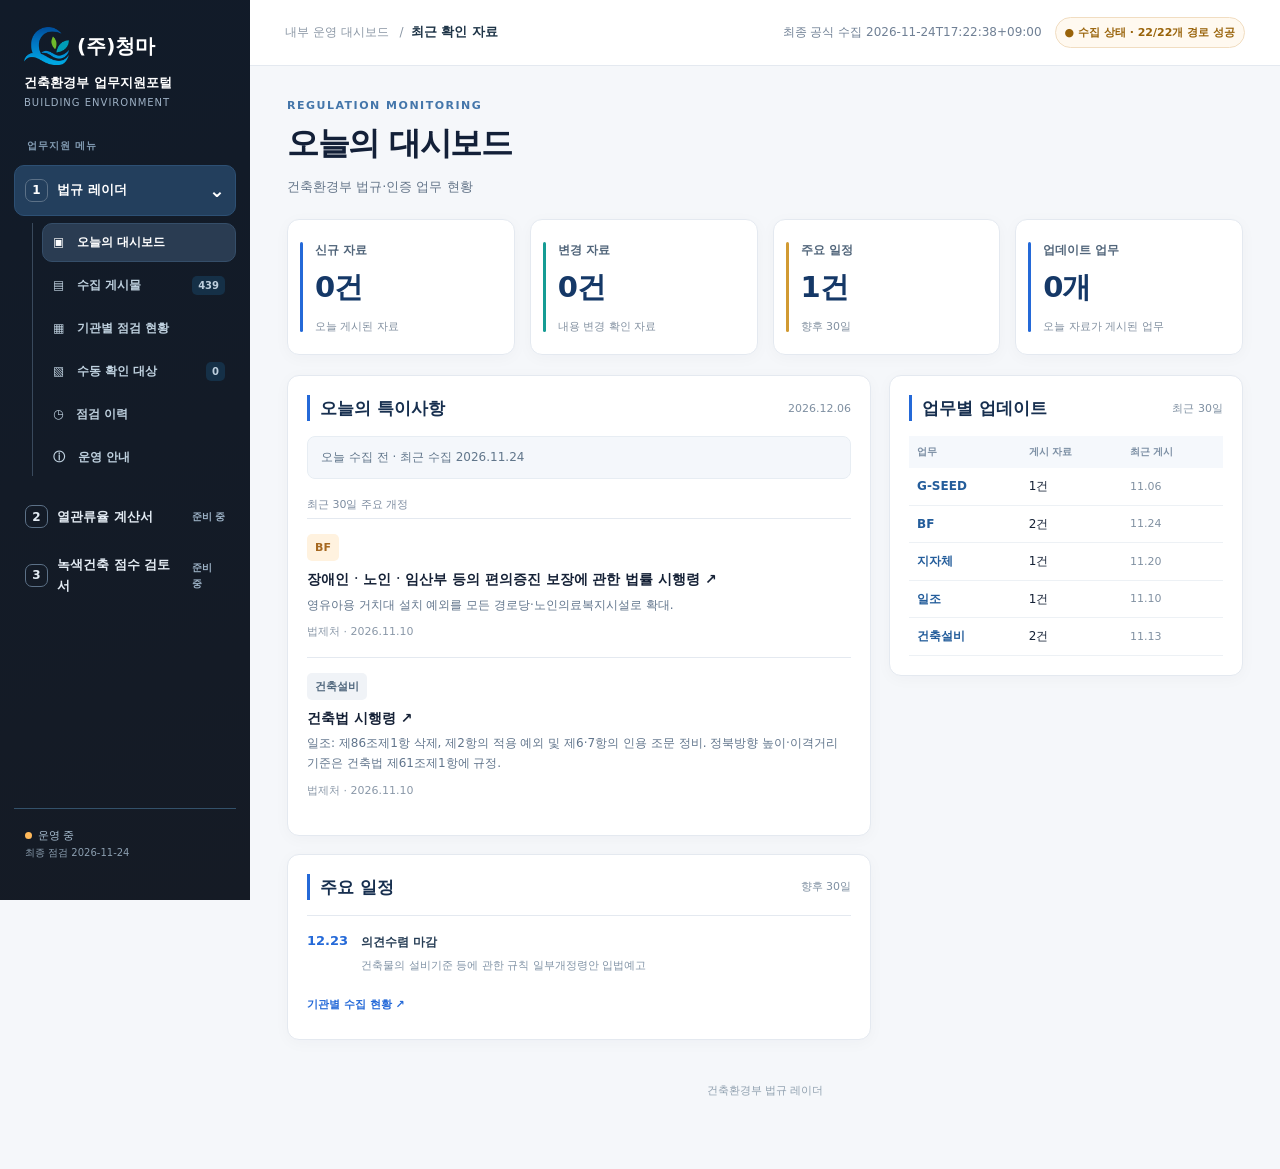
==== index.html @ 8d8b5546 "Publish verified law radar snapshot" ====
<!doctype html>
<html lang="ko">
<head>
<meta charset="UTF-8" />
<meta name="viewport" content="width=device-width, initial-scale=1" />
<meta name="robots" content="noindex, nofollow" />
<meta name="color-scheme" content="light" />
<title>(주)청마 | 건축환경부 업무지원포털</title>
<style>
:root{--navy:#142b42;--navy2:#1c3b55;--blue:#2469d8;--sky:#eaf2ff;--bg:#f6f8fb;--white:#fff;--line:#e3e9f0;--muted:#6c7a89;--text:#192a3d;--green:#187b65;--yellow:#a56713;--shadow:0 7px 24px rgba(28,49,68,.045)}
*{box-sizing:border-box}body{margin:0;font-family:'Pretendard','Apple SD Gothic Neo','Malgun Gothic',system-ui,sans-serif;background:var(--bg);color:var(--text);font-size:14px;line-height:1.55}button,input,select{font:inherit}button{cursor:pointer}a{color:inherit}button:focus-visible,a:focus-visible,input:focus-visible,select:focus-visible{outline:3px solid #9cc2ff;outline-offset:2px}
.shell{min-height:100vh;display:flex}.aside{background:var(--navy);color:#fff;width:238px;flex-shrink:0;padding:28px 16px;position:sticky;top:0;height:100vh;display:flex;flex-direction:column}.brand{display:flex;align-items:center;gap:11px;margin:3px 8px 31px}.mark{width:35px;height:35px;display:grid;place-items:center;border-radius:10px;background:#d0e7ff;color:#113c60;font-size:13px;font-weight:900;letter-spacing:-1px}.brand-title{font-size:15px;line-height:1.2;font-weight:800}.brand-sub{font-size:11px;color:#adc2d5;margin-top:4px}.nav-caption{color:#829bb2;font-size:10px;letter-spacing:1px;padding:0 13px 11px;font-weight:800}.nav{display:flex;flex-direction:column;gap:5px}.nav button{display:flex;align-items:center;gap:10px;text-align:left;background:transparent;border:1px solid transparent;color:#bfd1df;border-radius:10px;padding:11px 13px;font-weight:650}.nav button.active{background:#294963;border-color:#385c77;color:#fff}.nav button:hover:not(.active){background:#203e55}.nav .number{margin-left:auto;font-size:10px;background:#153047;padding:2px 6px;border-radius:5px;color:#bdcedd}.nav svg{opacity:.9}.sidebar-bottom{margin-top:auto;font-size:11px;color:#a9bfd2;border-top:1px solid #33516a;padding:18px 11px}.small-dot{display:inline-block;width:7px;height:7px;background:#ffb95a;border-radius:50%;margin-right:6px}
.main{flex:1;min-width:0}.top{height:70px;background:#fff;border-bottom:1px solid var(--line);display:flex;align-items:center;justify-content:space-between;padding:0 35px;gap:10px}.crumb{color:#8b97a5;font-size:12px}.crumb strong{font-size:13px;color:#1e3447;font-weight:750}.top-right{display:flex;align-items:center;gap:13px}.top-meta{font-size:12px;color:var(--muted)}.top-pulse{font-size:11px;border:1px solid #f3dcb4;background:#fffaf0;color:#99630a;padding:6px 9px;border-radius:100px;font-weight:750}
.content{padding:31px 37px 70px;max-width:1600px;margin:auto}.page-hdr{display:flex;justify-content:space-between;align-items:flex-start;margin-bottom:18px;gap:16px}.overline{font-size:11px;text-transform:uppercase;letter-spacing:1.5px;color:#4476aa;font-weight:850;margin:0 0 5px}.page-hdr h1{font-size:29px;letter-spacing:-1.3px;margin:0 0 8px;font-weight:850;color:#152d43}.page-hdr p{margin:0;color:#647589;font-size:13px}.soft-button{border:1px solid #d8e2ee;background:#fff;color:#375573;border-radius:8px;padding:9px 12px;font-weight:700;white-space:nowrap;text-decoration:none;display:inline-flex;align-items:center;gap:6px;font-size:12px;box-shadow:var(--shadow)}.soft-button:hover{border-color:#a5b9d0;background:#f9fcff}
.info{padding:13px 15px;display:flex;gap:10px;background:#fffdf7;border:1px solid #f2e5c7;border-radius:10px;color:#705a33;font-size:12px;margin:20px 0 25px}.info strong{color:#755426}.info-icon{flex:none;color:#bf8d2c;font-size:17px;font-weight:900;line-height:1.3}.stats{display:grid;grid-template-columns:repeat(4,minmax(0,1fr));gap:15px}.stat{background:#fff;border:1px solid var(--line);border-radius:13px;padding:20px 22px;box-shadow:var(--shadow);min-height:117px}.stat-top{display:flex;align-items:center;justify-content:space-between;color:#748394;font-size:12px;font-weight:700}.stat-icon{width:31px;height:31px;background:#eef5fc;border-radius:9px;display:grid;place-items:center;color:#4778aa;font-size:16px}.stat strong{font-size:29px;line-height:1.1;display:block;letter-spacing:-1px;margin:12px 0 4px;font-weight:800}.stat-foot{font-size:11px;color:#8895a2}.section{margin-top:27px}.section-head{display:flex;justify-content:space-between;align-items:center;margin:0 0 13px}.section-head h2{margin:0;font-size:17px;letter-spacing:-.5px}.section-head small{font-size:11px;color:#8a99a9}.panel{background:#fff;border:1px solid var(--line);border-radius:13px;box-shadow:var(--shadow);overflow:hidden}.filterbox{padding:17px 19px;border-bottom:1px solid var(--line)}.filtergrid{display:grid;grid-template-columns:minmax(230px,2fr) 1fr 1fr;gap:10px}.inputwrap{position:relative}.inputwrap .magnify{position:absolute;top:11px;left:12px;color:#8b9caf}.inputwrap input{padding-left:38px!important}.filtergrid input,.filtergrid select{width:100%;height:42px;border:1px solid #dfe6ed;border-radius:8px;padding:0 12px;background:#fff;color:#32465b;font-size:13px}.pills{display:flex;gap:7px;flex-wrap:wrap;margin-top:14px}.pill{background:#f7f9fc;border:1px solid #e4eaf1;color:#697b8e;border-radius:30px;padding:7px 13px;font-size:12px;font-weight:700}.pill.active{background:#e7f1ff;border-color:#bed4f9;color:#225eaf}.count{font-size:12px;color:#788797;margin-left:auto}.table-wrap{overflow:auto}.data-table{width:100%;border-collapse:collapse;min-width:700px}.data-table thead{background:#fbfcfd}.data-table th{text-align:left;color:#8090a0;font-size:11px;font-weight:800;letter-spacing:.2px;padding:13px 15px;border-bottom:1px solid var(--line);white-space:nowrap}.data-table td{padding:14px 15px;border-bottom:1px solid #edf1f5;font-size:12px;vertical-align:middle}.data-table tbody tr:last-child td{border-bottom:none}.data-table tbody tr:hover{background:#fbfdff}.date{color:#8795a4;font-variant-numeric:tabular-nums;white-space:nowrap}.source{font-size:11px;padding:5px 8px;border-radius:5px;background:#f0f3f7;color:#50677d;display:inline-block;white-space:nowrap;font-weight:750}.source.gseed{color:#237969;background:#e6f5f0}.source.zeb{color:#2360a5;background:#e6f0ff}.source.epi{color:#7757a4;background:#f2ebfc}.source.bf{color:#a66820;background:#fff2df}.source.eims{color:#8b5b86;background:#f9eff8}.source.central{color:#436a84;background:#edf4fa}.titlebtn{border:0;padding:0;background:none;text-align:left;font-weight:700;color:#253e56;max-width:620px}.titlebtn:hover{text-decoration:underline;color:#215fa9}.mini{color:#8da0ad;font-size:10px;display:block;margin-top:5px}.state{color:#5b8194;font-size:11px;white-space:nowrap}.state.state-ok{color:var(--green)}.rowlink{color:#2d6ec2;text-decoration:none;font-weight:750;white-space:nowrap}.rowlink:hover{text-decoration:underline}.pagination{display:flex;align-items:center;justify-content:space-between;padding:14px 18px;border-top:1px solid var(--line);font-size:12px;color:#75899d}.pagination button{background:#fff;border:1px solid #dae4ee;border-radius:7px;padding:6px 12px;margin-left:5px;color:#56718a}.pagination button:disabled{opacity:.35;cursor:not-allowed}.empty{padding:60px 20px;text-align:center;color:#7a8b9d}.hide{display:none!important}
.coverage-list{display:grid;grid-template-columns:repeat(2,minmax(0,1fr));gap:12px}.coverage-card{background:#fff;border:1px solid var(--line);border-radius:10px;padding:16px;box-shadow:var(--shadow)}.coverage-top{display:flex;align-items:start;justify-content:space-between;gap:10px}.coverage-card strong{font-size:13px;color:#243b54}.coverage-card p{font-size:11px;color:#8291a0;margin:6px 0 10px;min-height:35px}.cover-status{font-size:10px;font-weight:850;border-radius:5px;padding:4px 7px;background:#fff5e8;color:#a16a2c;white-space:nowrap}.cover-status.good{background:#e9f6f0;color:#22846a}.cover-status.partial{background:#edf3ff;color:#2e67b3}.coverage-note{font-size:11px;color:#697d90}.coverage-link{color:#2b67b9;font-size:11px;text-decoration:none;font-weight:750}.coverage-link:hover{text-decoration:underline}.manual-list{display:grid;grid-template-columns:repeat(2,minmax(0,1fr));gap:12px}.manual-card{background:#fff;border:1px solid var(--line);border-radius:11px;padding:20px}.manual-card strong{font-size:15px}.manual-card .small{font-size:11px;color:#8090a2}.manual-card ol{margin:12px 0;padding-left:18px;color:#50677e;font-size:12px}.keywords{display:flex;flex-wrap:wrap;gap:5px;margin-top:9px}.keywords span{font-size:11px;padding:5px 8px;background:#f3f6fa;color:#5a6d80;border-radius:5px}.right{display:flex;gap:9px;align-items:center;justify-content:space-between}.subinfo{font-size:12px;color:#7d91a6}.notice-line{background:#edf5ff;border:1px solid #d9e7f9;border-radius:9px;padding:13px 14px;color:#536e8a;font-size:12px;margin:16px 0}.guide-stack{display:grid;grid-template-columns:repeat(2,1fr);gap:14px}.guide-card{padding:20px;border-radius:11px;background:#fff;border:1px solid var(--line)}.guide-card h3{margin:0 0 8px;font-size:15px}.guide-card p{font-size:12px;color:#637b91;margin:0}.guide-card .step{font-weight:850;color:#377cba;font-size:12px;display:block;margin-bottom:7px}
.modal{position:fixed;inset:0;background:rgba(19,36,54,.5);z-index:10;display:flex;justify-content:flex-end}.drawer{width:min(550px,95vw);height:100%;background:#fff;box-shadow:-10px 0 45px rgba(0,0,0,.14);overflow:auto;padding:27px 28px}.drawer-head{display:flex;justify-content:space-between;align-items:center}.close{border:0;background:#f0f4f8;border-radius:8px;font-size:18px;color:#70879e;width:36px;height:36px}.drawer h2{font-size:23px;letter-spacing:-.8px;line-height:1.45;margin:18px 0}.drawer-meta{font-size:12px;color:#8394a5}.detail-section{border-top:1px solid var(--line);padding:19px 0}.detail-section h3{font-size:12px;color:#536b80;margin:0 0 10px}.detail-section p{margin:0;font-size:13px;color:#5c7188;line-height:1.8}.detail-section a{font-size:13px;word-break:break-all;color:#2472c7}.button-blue{border:1px solid #2469d8;border-radius:8px;background:#2469d8;color:white;padding:11px 16px;text-decoration:none;display:inline-block;font-size:12px;font-weight:800}.footer{color:#90a0af;font-size:11px;text-align:center;margin:42px 0 0}
@media(max-width:1180px){.aside{width:198px}.content{padding:25px}.top{padding:0 24px}.stats{grid-template-columns:repeat(2,1fr)}.coverage-list{grid-template-columns:1fr}}
@media(max-width:780px){.shell{display:block}.aside{width:100%;height:auto;position:relative;padding:13px 14px;display:block}.brand{margin:0 3px 9px}.brand-sub,.nav-caption,.sidebar-bottom,.nav .number{display:none}.nav{display:flex;flex-direction:row;gap:5px;overflow-x:auto}.nav button{white-space:nowrap;padding:8px 10px;font-size:12px}.top{height:52px;padding:0 15px}.content{padding:22px 14px 42px}.page-hdr h1{font-size:24px}.page-hdr{align-items:flex-start;flex-wrap:wrap}.stat{padding:16px}.stat strong{font-size:24px}.stats{gap:9px}.filtergrid{grid-template-columns:1fr}.manual-list,.coverage-list,.guide-stack{grid-template-columns:1fr}.top-meta{display:none}.filterbox{padding:14px}.panel{border-radius:10px}.data-table th,.data-table td{padding:12px 10px}.data-table{min-width:610px}.drawer{width:100vw}}
.today-card{display:grid;grid-template-columns:104px minmax(0,1fr);gap:16px;align-items:center;padding:18px 21px;border-bottom:1px solid var(--line)}.today-card:hover{background:#fafcff}.today-card:last-child{border-bottom:0}.today-content a{color:#233e56;text-decoration:none;font-size:14px;font-weight:750;line-height:1.6}.today-content a:hover{text-decoration:underline;color:#2469d8}.today-meta{color:#90a0af;font-size:11px;margin-top:6px}.today-link{color:#2d6ec2;text-decoration:none;font-size:12px;font-weight:750}.latest-summary{font-size:12px;color:#73859a;padding:12px 21px;border-bottom:1px solid var(--line);background:#f9fbfe}.home-actions{display:flex;gap:10px;flex-wrap:wrap;margin-top:15px}@media(max-width:850px){.today-card{grid-template-columns:1fr;gap:5px}.today-link{margin-top:8px}}

/* 청마 업무지원포털 · Vercel 내비게이션 + Apple 가독성 */
:root{--navy:#121a26;--navy2:#1e3247;--blue:#1675ed;--sky:#eaf3ff;--bg:#f5f7fa;--line:#e4e9f0;--text:#152136;--muted:#708095;--shadow:0 3px 16px rgba(25,45,70,.03)}
.aside{width:250px;padding:21px 14px;background:linear-gradient(160deg,#111b29,#151b25);overflow-y:auto}.brand{display:block;margin:5px 10px 28px}.brand-top{display:flex;align-items:center;gap:8px;margin-bottom:9px}.company-mark{width:45px;height:40px;object-fit:contain;flex:none}.company-name{font-size:20px;color:white;font-weight:850}.brand-title{font-size:13px;font-weight:750}.brand-sub{font-size:10px;letter-spacing:1px;color:#9db0c4}
.nav .module-btn{display:flex;align-items:center;gap:9px;min-height:45px;padding:10px;font-weight:750;color:#e4ecf4;font-size:13px}.nav .module-btn.active{background:#233f5d;border-color:#2d5074;color:#fff}.module-number{width:23px;height:23px;border:1px solid #5c7187;border-radius:7px;display:grid;place-items:center;flex:none;font-size:12px}.module-chevron,.module-coming{margin-left:auto}.module-coming{font-size:10px;color:#9cb1c5}.module-chevron{font-size:19px}.module-btn[aria-expanded="false"] .module-chevron{transform:rotate(-90deg)}.radar-subnav{display:flex;flex-direction:column;gap:4px;border-left:1px solid #39495c;padding-left:9px;margin:2px 0 13px 18px}.radar-subnav[hidden]{display:none!important}.nav .radar-subnav button{padding:9px 10px;font-size:12px;min-height:33px}.nav .radar-subnav button.active{background:#2a3c52;border-color:#354e69}.nav .number{margin-left:auto}
.top{height:66px}.top-pulse{background:#fff9f0;border-color:#f1ddc1}.page-hdr h1{font-size:32px;color:#132038}.info{background:#fff9f0;border-color:#f2d6b1}.stat{display:block;width:100%;text-align:left;color:inherit;cursor:pointer;border-radius:13px;padding:19px;transition:border-color .15s,box-shadow .15s}.stat:hover{border-color:#a7ccef;box-shadow:0 6px 16px rgba(18,57,104,.08)}.stat strong{color:#15213b;font-size:30px}.stat-arrow{font-size:18px;color:#1477e7;margin-left:6px}.stat-foot{display:block}
.kpi-drawer{width:min(680px,98vw)}.kpi-note{font-size:12px;line-height:1.7;color:#6b7d8f;margin:0 0 18px}.kpi-filters{display:grid;grid-template-columns:1fr 150px;gap:8px}.kpi-filters input,.kpi-filters select{width:100%;padding:11px;border:1px solid #dce4ed;border-radius:8px;color:#334b63}.kpi-count{color:#697f93;font-size:12px;margin:15px 0 9px}.kpi-item{border:1px solid #e4eaf0;border-radius:10px;padding:14px;margin-bottom:9px}.kpi-item-head{display:flex;justify-content:space-between;gap:10px}.kpi-item strong{font-size:13px}.kpi-item p{font-size:12px;color:#78899c;margin:8px 0}.kpi-item a{font-size:12px;color:#1477e7;font-weight:750;text-decoration:none}.kpi-badge{font-size:10px;background:#f0f4f8;color:#5a6b7c;padding:3px 7px;border-radius:5px;white-space:nowrap;align-self:flex-start}.kpi-badge.checked{background:#e6f5ed;color:#187a58}
@media(max-width:780px){.aside{width:100%;height:auto;overflow:visible}.nav{display:flex;flex-direction:column;overflow:visible}.radar-subnav{margin-left:18px}.brand{margin:0 0 12px}.company-mark{width:39px;height:36px}.top{min-height:52px;height:auto}.kpi-filters{grid-template-columns:1fr}}
.home-filters{display:flex;align-items:end;gap:12px;flex-wrap:wrap;padding:13px 18px;margin-bottom:13px;background:#f7faff;border:1px solid #dfe8f2;border-radius:10px}
.home-filters .home-field{display:flex;flex-direction:column;gap:5px;min-width:166px}
.home-filters label{font-size:11px;font-weight:750;color:#647c94}
.home-filters select{height:39px;min-width:166px;padding:0 31px 0 12px;background:#fff;color:#233d54;border:1px solid #d2dfea;border-radius:8px;font-size:13px;cursor:pointer}
.home-filter-hint{font-size:11px;color:#7990a4;margin-left:auto;padding-bottom:8px}
@media(max-width:780px){.home-filters .home-field{flex:1;min-width:130px}.home-filters select{width:100%;min-width:0}.home-filter-hint{width:100%;padding-bottom:0}.today-card{grid-template-columns:88px minmax(0,1fr);padding:13px}}


/* 부서 종합 대시보드 */
.dashboard{margin-top:22px}.dashboard-stats{display:grid;grid-template-columns:repeat(4,minmax(0,1fr));gap:15px;margin-bottom:20px}
.dash-metric{position:relative;background:#fff;border:1px solid var(--line);border-radius:12px;padding:19px 22px 17px 27px;box-shadow:var(--shadow)}
.dash-metric:before{content:"";position:absolute;left:12px;top:22px;bottom:22px;width:3px;border-radius:3px;background:var(--accent,#2469d8)}
.dash-metric span{font-size:12px;font-weight:750;color:#52667b}.dash-metric strong{display:block;font-size:29px;letter-spacing:-1px;color:#153867;margin:5px 0}.dash-metric small{font-size:11px;color:#8290a0}
.dashboard-grid{display:grid;grid-template-columns:minmax(0,1.65fr) minmax(310px,1fr);gap:18px;align-items:start}
.dash-panel{background:#fff;border:1px solid var(--line);border-radius:12px;overflow:hidden;box-shadow:var(--shadow);padding:19px}
.dash-heading{display:flex;align-items:center;justify-content:space-between;gap:8px;margin-bottom:15px}
.dash-heading h2{font-size:17px;margin:0;border-left:3px solid #2469d8;padding-left:10px;color:#172f4f}.dash-heading>span{color:#7e8fa1;font-size:11px}
.dash-note{background:#f4f7fb;border:1px solid #e7edf3;border-radius:8px;padding:11px 13px;color:#61768b;font-size:12px;margin-bottom:14px}
.dash-highlight{display:block;width:100%;border:0;border-top:1px solid var(--line);background:white;text-align:left;padding:15px 0;color:inherit}
.dash-highlight:hover{background:#f8fbff}.dash-highlight strong{display:block;font-size:14px;line-height:1.6;margin:7px 0 4px}
.dash-highlight p{font-size:12px;color:#61758c;margin:0 0 5px;line-height:1.7}.dash-highlight small{color:#8a98a8;font-size:11px}
.dash-table{width:100%;border-collapse:collapse;font-size:12px}.dash-table th{font-size:10px;color:#7c8fa4;text-align:left;background:#f5f8fc;padding:8px}.dash-table td{padding:9px 8px;border-bottom:1px solid #edf1f5}.dash-table button{background:none;border:0;padding:0;color:#245d9b;font-weight:700}
.dash-table td:last-child{color:#8191a2;font-size:11px;white-space:nowrap}.dash-text{color:#2469d8;background:none;border:0;font-size:11px;font-weight:750;padding:7px 0}
.dash-subheading{font-size:11px;color:#7d8ca0;margin:17px 0 5px}.dash-schedule{display:flex;gap:13px;border-top:1px solid var(--line);padding:15px 0}.dash-schedule time{color:#2469d8;font-size:13px;font-weight:800;white-space:nowrap}.dash-schedule button{border:0;background:none;color:#253c54;text-align:left;font-weight:700;font-size:12px;padding:0}.dash-schedule small{display:block;color:#8193a6;font-size:11px;margin-top:4px}
.dash-recent .home-filters{padding:10px;background:#f8fafc;gap:8px}.dash-recent .home-field{min-width:100px;flex:1}.dash-recent select{min-width:0;width:100%;font-size:11px;height:34px}
.dash-recent .today-card{padding:12px 0;grid-template-columns:78px minmax(0,1fr);gap:10px}.dash-recent .today-content a{font-size:12px}.dash-recent .today-meta{font-size:10px}.dash-recent .latest-summary{font-size:10px;padding:8px 0;background:none}
@media(max-width:1100px){.dashboard-grid{grid-template-columns:minmax(0,1.4fr) minmax(260px,1fr)}}
@media(max-width:850px){.dashboard-grid{grid-template-columns:1fr}.dashboard-stats{grid-template-columns:repeat(2,1fr)}.dash-metric{padding:14px 22px}.dash-metric strong{font-size:23px}}

</style>
</head>
<body>
<div class="shell">
  <aside class="aside">
    <div class="brand"><div class="brand-top"><img class="company-mark" src="[data-uri]" alt="청마 회사 CI" /><strong class="company-name">(주)청마</strong></div><div class="brand-title">건축환경부 업무지원포털</div><div class="brand-sub">BUILDING ENVIRONMENT</div></div>
    <div class="nav-caption">업무지원 메뉴</div>
<nav class="nav" aria-label="업무지원포털 메뉴">
<button type="button" class="module-btn active" id="radar-toggle" aria-controls="radar-subnav" aria-expanded="true"> <span class="module-number">1</span> 법규 레이더 <span class="module-chevron" aria-hidden="true">⌄</span></button>
<div id="radar-subnav" class="radar-subnav">
<button data-tab="today" class="active">▣ &nbsp; 오늘의 대시보드</button>
<button data-tab="feed">▤ &nbsp; 수집 게시물 <span id="nav-count" class="number">0</span></button>
<button data-tab="coverage">▦ &nbsp; 기관별 점검 현황</button>
<button data-tab="manual">▧ &nbsp; 수동 확인 대상 <span id="manual-count" class="number">0</span></button>
<button data-tab="history">◷ &nbsp; 점검 이력</button>
<button data-tab="guide">ⓘ &nbsp; 운영 안내</button>
</div>
<button data-tab="thermal" class="module-btn"><span class="module-number">2</span> 열관류율 계산서 <span class="module-coming">준비 중</span></button>
<button data-tab="gscore" class="module-btn"><span class="module-number">3</span> 녹색건축 점수 검토서 <span class="module-coming">준비 중</span></button>
</nav><div class="sidebar-bottom"><span class="small-dot"></span>운영 중 / 수집 범위 제한<br><span style="font-size:10px;opacity:.8">자동 수집 기준선 연결</span></div>
  </aside>
  <div class="main">
    <header class="top"><div class="crumb">내부 운영 대시보드 <span style="margin:0 7px">/</span><strong id="crumb-label">최근 확인 자료</strong></div><div class="top-right"><div class="top-meta">최신 자동 수집 데이터 연결</div><button class="top-pulse" type="button" id="status-open" aria-haspopup="dialog">● 수집 상태 보기</button></div></header>
    <main class="content">
      <div class="page-hdr"><div><div class="overline">REGULATION MONITORING</div><h1 id="page-title">오늘의 대시보드</h1><p id="page-subtitle">건축환경부 법규·인증 업무 현황</p></div></div>
      
      
      <div class="stats" id="stats"></div>
      <section class="section dashboard" id="view-today">
<div id="dashboard-stats" class="dashboard-stats"></div>
<div class="dashboard-grid">
<div class="dash-panel"><div class="dash-heading"><h2>오늘의 특이사항</h2><span id="dashboard-day"></span></div><div id="today-highlights"></div></div>
<div class="dash-panel"><div class="dash-heading"><h2>업무별 업데이트</h2><span>최근 30일</span></div><div id="work-updates"></div></div>
<div class="dash-panel"><div class="dash-heading"><h2>주요 일정</h2><span>향후 30일</span></div><div id="upcoming-dates"></div><button class="dash-text" id="source-status-button">기관별 수집 현황 ↗</button></div>
</div></section>
      <section class="section hide" id="view-feed">
        <div class="section-head"><h2>수집 게시물 목록</h2><small id="feed-count-caption">실제 공식 사이트 확인 자료</small></div>
        <div class="panel">
          <div class="filterbox">
            <div class="filtergrid"><div class="inputwrap"><span class="magnify">⌕</span><input type="search" id="search" autocomplete="off" placeholder="제목, 기관, 내용 검색 (예: ZEB, 녹색건축)" aria-label="게시물 검색" /></div>
              <select id="date-filter" aria-label="검색 기간"><option value="all">전체 게시기간</option><option value="7">최근 7일 (현재 기준)</option><option value="30">최근 30일 (현재 기준)</option><option value="365">최근 1년 (현재 기준)</option></select>
              <select id="detail-filter" aria-label="자료 유형"><option value="all">모든 자료 유형</option><option value="기준·고시">기준·고시</option><option value="예고·공고">예고·공고</option><option value="해설·매뉴얼">안내서·매뉴얼</option><option value="기타 실무">기타 실무자료</option></select>
            </div>
            <div class="pills" id="group-filters"></div>
          </div>
          <div class="table-wrap"><table class="data-table"><thead><tr><th style="width:104px">게시일</th><th style="width:95px">기관</th><th>자료 제목</th><th style="width:95px">공식 자료</th></tr></thead><tbody id="post-rows"></tbody></table></div>
          <div class="pagination"><div id="pagination-label">0건</div><div><button id="prev-page">이전</button><button id="next-page">다음</button></div></div>
        </div>
      </section>
      <section id="view-coverage" class="section hide"><div class="section-head"><h2>기관별 수집 현황</h2></div><div class="coverage-list" id="coverage-cards"></div></section>
      <section id="view-manual" class="section hide"><div class="section-head"><h2>검색 결과 확인이 필요한 지자체</h2></div><div class="manual-list" id="manual-cards"></div></section>
      <section id="view-guide" class="section hide"><div class="section-head"><h2>운영 방식 및 검증 기준</h2></div><div class="guide-stack">
        <article class="guide-card"><span class="step">01 · 공식 사이트 수집</span><h3>게시물 제목과 날짜</h3><p>공지·고시·자료실 등 실제로 확인한 페이지에서 제목·게시일·식별자를 확보합니다.</p></article>
        
        <article class="guide-card"><span class="step">03 · 원문 및 첨부</span><h3>직접 원문으로 이동</h3><p>원문 주소가 확인된 자료만 직접 링크로 제공합니다. 그렇지 않으면 해당 기관의 공식 게시판으로 안내합니다.</p></article>
        <article class="guide-card"><span class="step">04 · 변경 감지 및 후보 검증</span><h3>날짜별 신규·수정 구분</h3><p>저장된 게시물 기준선과 다음 실행 자료를 비교합니다. 게시물 변경 후보는 법규 개정 확정이 아닙니다.</p></article>
        <article class="guide-card"><span class="step">05 · 게시물 상세</span><h3>출처·공식 링크·요약</h3><p>자료 제목을 누르면 출처 기관, 공식 게시물 또는 게시판 링크와 내용을 확인할 수 있습니다. 본문 발췌가 없는 자료는 게시 정보의 개요로 구분합니다.</p></article>
        <article class="guide-card"><span class="step">06 · 업무 관련성</span><h3>관련 업무 분류</h3><p>자료 제목과 공식 문서 내용을 기준으로 업무별 자료를 분류합니다.</p></article>
      </div></section>
      <section class="section hide" id="view-history"><div class="section-head"><h2>점검 이력</h2></div><div id="history-list" class="coverage-list"></div></section>
<section class="section hide" id="view-thermal"><div class="section-head"><h2>2. 열관류율 계산서</h2></div><div class="notice-line">계산·저장·출력 기능은 준비 중이며 실제 계산은 수행되지 않습니다.</div></section>
<section class="section hide" id="view-gscore"><div class="section-head"><h2>3. 녹색건축 점수 검토서</h2></div><div class="notice-line">G-SEED 점수 검토·저장·출력 기능은 준비 중입니다.</div></section>
<footer class="footer">건축환경부 법규 레이더</footer>
    </main>
  </div>
</div>
<div id="modal" class="modal hide" role="dialog" aria-modal="true" aria-label="수집 자료 상세"><div class="drawer"><div class="drawer-head"><span style="font-size:12px;color:#6c8299;font-weight:750">공식 수집 자료</span><button class="close" id="modal-close" aria-label="닫기">✕</button></div><div id="modal-content"></div></div></div>
<div id="kpi-modal" class="modal hide" role="dialog" aria-modal="true" aria-labelledby="kpi-title">
<div class="drawer kpi-drawer"><div class="drawer-head"><span class="drawer-meta">기관별 수집 상태</span><button class="close" type="button" id="kpi-close" aria-label="상세 목록 닫기">✕</button></div>
<h2 id="kpi-title">통계 상세 목록</h2><p class="kpi-note" id="kpi-note"></p>
<div class="kpi-filters"><input type="search" id="kpi-search" placeholder="기관명 검색" aria-label="기관명 검색"><select id="kpi-filter" aria-label="수집 상태"><option value="all">전체 상태</option><option value="checked">성공</option><option value="pending">확인 필요</option></select></div>
<div id="kpi-count" class="kpi-count"></div><div id="kpi-list"></div></div></div>
<script id="radar-data" type="application/json">{"generated_at":"2026-11-24T17:22:38+09:00","last_source_check":"2026-11-24","snapshot":true,"important_disclaimer":"공개 사이트 운영 중 · 검증된 일부 수집 경로만 확인 · 표시 대상 전체 점검 미완료","summary":{"target_sites":36,"verified_full_listing_channels":14,"city_publication_cities":7,"city_publication_records":18,"city_query_last_success":17,"city_query_total":17,"manual_cities":0},"source_success":22,"source_active":22,"records":[{"key":"bf_notice:9285032428533a731bd4f585","group":"BF","source":"한국장애인개발원 BF · 공지사항","channel":"공지사항 전체 목록","post_id":"9285032428533a731bd4f585","title":"장애물 없는 생활환경(BF) 인증 해설서(공원) 마련을 위한 간담회 개최 안내","date":"2026-11-24","url":"https://www.koddi.or.kr/bf/board/noticeBoardList.do","document_category":"해설·매뉴얼","origin_category":"인증·운영기관","link_type":"board","attachments":[],"description":"「장애물 없는 생활환경(BF) 인증 해설서(공원) 마련을 위한 간담회 개최 안내」에 관한 자료입니다.","detail_verified":false,"coverage":"전체 게시물 목록 확인 · 첨부 본문 미검증","id_verified":true,"verified_update":false,"work_categories":["BF"],"summary_basis":"metadata"},{"key":"CITY_S14:54b06495293eafd6c4a52439","group":"지자체","source":"대구광역시 · 공식 통합검색","channel":"대구광역시 · 공식 검색 게시물","post_id":"54b06495293eafd6c4a52439","title":"대구광역시 녹색건축물 설계기준 개정에 따른 행정예고","date":"2026-11-20","url":"https://www.daegu.go.kr/index.do?menu_id=00940170&menu_link=/front/daeguSidoGosi/daeguSidoGosiView.do&sno=47297&gosi_gbn=A","document_category":"예고·공고","origin_category":"지자체","link_type":"direct","attachments":[],"description":"「대구광역시 녹색건축물 설계기준 개정에 따른」에 대한 행정예고입니다.","detail_verified":false,"coverage":"최근 일부 목록 또는 RSS 확인","id_verified":true,"verified_update":false,"work_categories":["지자체"],"summary_basis":"metadata"},{"key":"molit_notice_recent:e7b243856bcdba074f8f9a45","group":"건축설비","source":"국토교통부 · 입법·행정예고 최근 목록","channel":"입법·행정예고 일부 목록","post_id":"e7b243856bcdba074f8f9a45","title":"건축물의 설비기준 등에 관한 규칙 일부개정령안 입법예고","date":"2026-11-13","url":"https://www.molit.go.kr/USR/law/m_46/lst.jsp?lcmspage=1&psize=10","document_category":"예고·공고","origin_category":"중앙부처","link_type":"board","attachments":[],"description":"「건축물의 설비기준 등에 관한 규칙 일부개정령안」에 대한 입법예고입니다. 담당 부서: 녹색건축과. 의견 제출 기간: 2026-11-13 ~ 2026-12-23.","detail_verified":false,"coverage":"최근 일부 목록 또는 RSS 확인","id_verified":true,"verified_update":false,"work_categories":["건축설비"],"summary_basis":"metadata"},{"key":"DEPT_LAW_law:LAW_NATIONAL_2026:291667","group":"BF","source":"법제처 · 부서 업무별 법령·행정규칙 검색","channel":"현행 기준 참고자료","post_id":"LAW_NATIONAL_2026:291667","title":"장애인ㆍ노인ㆍ임산부 등의 편의증진 보장에 관한 법률 시행령","date":"2026-11-10","url":"https://www.law.go.kr/LSW/lsInfoP.do?lsiSeq=291667","document_category":"기타 실무","origin_category":"중앙부처","link_type":"direct","attachments":[],"description":"영유아용 거치대 설치 예외를 모든 경로당·노인의료복지시설로 확대. 장애인전용주차구역 주차표지 발급 대상을 주·야간보호기관 차량 및 장애아동 가정위탁 보호자 차량 등으로 확대. 가정위탁 보호 종료 후 주차표지 부정 사용 시 회수 사유 신설.","detail_verified":false,"coverage":"현행 기준 참고자료 · 시행 2026-11-10 · 원문·부칙·적용범위 별도 검토","id_verified":true,"verified_update":false,"work_categories":["BF"],"reference_kind":"current","effective_at":"2026-11-10","summary_basis":"official_content","official_summary":{"document_key":"law:291667","title":"장애인ㆍ노인ㆍ임산부 등의 편의증진 보장에 관한 법률 시행령","published_at":"2026-11-10","effective_at":"2026-11-10","checked_at":"2026-11-17","summary":"영유아용 거치대 설치 예외를 모든 경로당·노인의료복지시설로 확대. 장애인전용주차구역 주차표지 발급 대상을 주·야간보호기관 차량 및 장애아동 가정위탁 보호자 차량 등으로 확대. 가정위탁 보호 종료 후 주차표지 부정 사용 시 회수 사유 신설.","changes":["영유아용 거치대 설치 예외를 모든 경로당·노인의료복지시설로 확대.","장애인전용주차구역 주차표지 발급 대상을 주·야간보호기관 차량 및 장애아동 가정위탁 보호자 차량 등으로 확대.","가정위탁 보호 종료 후 주차표지 부정 사용 시 회수 사유 신설."],"work_insights":[{"work":"BF","reason":"장애인 편의시설 설치기준과 장애인전용주차구역 운영기준을 규정.","changes":["영유아용 거치대 설치 예외를 모든 경로당·노인의료복지시설로 확대.","장애인전용주차구역 주차표지 발급 대상을 주·야간보호기관 차량 및 장애아동 가정위탁 보호자 차량 등으로 확대.","가정위탁 보호 종료 후 주차표지 부정 사용 시 회수 사유 신설."]}],"sources":[{"label":"공식 개정문·개정이유","url":"https://www.law.go.kr/LSW/lsInfoP.do?lsiSeq=291667&lsId=&efYd=20261110&chrClsCd=010202&urlMode=lsEfInfoR&viewCls=lsRvsDocInfoR&ancYnChk=0"},{"label":"현행 원문","url":"https://www.law.go.kr/LSW/lsInfoP.do?lsiSeq=291667"}],"evidence_sha256":"681d17d8fb8b1ab97ab1171eb3e1d51e7979db82b968d865bb2a7cf9498b944a"}},{"key":"DEPT_CURRENT_law:LAW_NATIONAL_2026:291715","group":"건축설비","source":"법제처 · 업무별 핵심 현행 기준 · 발행일 제한 없음","channel":"현행 기준 참고자료","post_id":"LAW_NATIONAL_2026:291715","title":"건축법 시행령","date":"2026-11-10","url":"https://www.law.go.kr/LSW/lsInfoP.do?lsiSeq=291715","document_category":"기타 실무","origin_category":"중앙부처","link_type":"direct","attachments":[],"description":"일조 높이 제한을 건축법에 직접 규정한 개정에 맞춰 시행령 제86조를 정비하고, 다세대·다가구주택의 용적률 완화 대상과 용도분류 기준 등을 조정한 개정입니다.","detail_verified":false,"coverage":"현행 기준 참고자료 · 시행 2026-11-12 · 원문·부칙·적용범위 별도 검토","id_verified":true,"verified_update":false,"work_categories":["건축설비","일조"],"reference_kind":"current","effective_at":"2026-11-12","summary_basis":"official_content","official_summary":{"document_key":"law:291715","title":"건축법 시행령","published_at":"2026-11-10","effective_at":"2026-11-12","checked_at":"2026-11-17","summary":"일조 높이 제한을 건축법에 직접 규정한 개정에 맞춰 시행령 제86조를 정비하고, 다세대·다가구주택의 용적률 완화 대상과 용도분류 기준 등을 조정한 개정입니다.","changes":["일조: 제86조제1항 삭제, 제2항의 적용 예외 및 제6·7항의 인용 조문 정비. 정북방향 높이·이격거리 기준은 건축법 제61조제1항에 규정.","주택: 다세대주택 주민공동시설의 용적률 완화 대상 추가. 다가구주택 층수 및 다세대·다가구주택 면적 관련 용도분류 기준 완화."],"work_insights":[{"work":"일조","reason":"제86조에서 일조 확보를 위한 높이 제한과 공동주택의 채광·인동간격을 규정.","changes":["제86조제1항 삭제. 정북방향 높이·이격거리 기준은 건축법 제61조제1항에 직접 규정.","제86조제2항의 적용 예외 정비. 제6·7항의 인용 조문을 건축법 제61조제1항 및 시행령 제86조제2항으로 변경."],"key_points":["정북 이격거리: 전용·일반주거지역에서는 건축법 제61조제1항의 범위에서 조례가 정하는 거리를 적용합니다. 높이 10m 이하 부분은 1.5m 이상, 10m 초과 17m 이하 부분은 5m 이상, 17m 초과 부분은 각 부분 높이의 1/2 이상입니다.","예외·별도 기준: 정북 인접 대지가 주거지역이 아닌 경우 등의 예외는 시행령 제86조제2항을, 공동주택의 채광·인동간격은 같은 조 제3항을 함께 적용합니다.","적용 시점: 상위법 부칙 제4조에 따라 개정된 제61조제1항은 2026-11-12 이후 건축허가 신청(허가를 위한 건축위원회 심의 신청 포함) 또는 건축신고를 하는 경우부터 적용합니다. 기존 사업에 일괄 소급 적용하는 내용으로 읽으면 안 됩니다."],"practical_impact":"일조 검토서의 근거를 종전 시행령 제86조제1항만으로 쓰던 경우 건축법 제61조제1항과 현행 시행령 제86조를 연결해 정리하고, 해당 사업의 신청 시점·용도지역·건축조례에 맞춰 높이별 이격거리를 대조할 수 있습니다."},{"work":"건축설비","reason":"제87조에서 급수·배수·냉난방·환기 등 건축설비의 설치 원칙과 기술기준의 위임 근거를 규정.","changes":["2026-11-10 개정문에 제87조의 직접 개정 없음. 주요 변경은 제86조의 일조 규정과 주택 용도분류 기준."],"key_points":["제87조는 설비 설치 시 안전·방화·위생·에너지 이용과 유지관리의 기본 원칙을 정하고, 구체적인 설치 기술기준을 국토교통부령에 위임합니다.","이번 개정에서는 별도로 일조 높이 제한의 조문 정비와 다세대·다가구주택 관련 기준 조정이 이뤄졌습니다."],"practical_impact":"설비 설계기준을 확인할 때는 제87조와 해당 설비 관련 부령을 연결해 보고, 이번 개정의 일조 변경은 일조 업무 항목에서 구분해 볼 수 있습니다."}],"sources":[{"label":"건축법 시행령 제86·87조 및 부칙","url":"https://www.law.go.kr/LSW/lsInfoP.do?lsiSeq=291715"},{"label":"이번 개정이유·개정문 (대통령령 제36817호)","url":"https://www.law.go.kr/LSW/lsInfoP.do?lsiSeq=291715&lsId=&efYd=20261112&chrClsCd=010202&urlMode=lsEfInfoR&viewCls=lsRvsDocInfoR&ancYnChk=0"},{"label":"건축법 제61조 및 2026-08-11 개정 부칙 제4조","url":"https://www.law.go.kr/LSW/lsInfoP.do?lsiSeq=288701"}]}},{"key":"gseed_files:6568dc046f493528cf5b1663","group":"G-SEED","source":"G-SEED · 공개자료실","channel":"공개자료","post_id":"6568dc046f493528cf5b1663","title":"녹색건축 인증기준 개정안 해설서 초안 게시 및 의견수렴","date":"2026-11-06","url":"https://www.gseed.or.kr/openFileDetailPage.do?bbsCnt=10&bbsId=2678&pageNum=1&rnum=39","document_category":"예고·공고","origin_category":"인증·운영기관","link_type":"direct","attachments":[],"description":"녹색건축 인증기준 개정안(G-SEED 2027(가칭)) 해설서에 대한 의견수렴을 위해 초안을 게시하오니, 관련 내용을 검토하시고 의견을 주시기 바랍니다. 의견이 있으신 경우, 2026년 12월 31일까지 운영기관 대표메일(greenbuildingcenter@kict.re.kr)로 보내주시기 바라며, 수렴된 의견을 검토하고 필요한 사항을 반영하여 최종 해설서를 배포할 예정입니다. ※ 첨부된 ZIP 파일의 압축을 해제한 후, 폴더 내 「해설서 보기.html」 파일을 실행하시면 크롬(Chrome), 엣지(Edge) 등 웹 브라우저에서 해설서를 확인하실 수 있습니다. ※ 해설서 내 의견작성과 의견보내기 기능을 이용하여 작성된 의견을 구글시트에 복사넣기 해주시면, 항목별 담당자가 확인 후 의견 반영여부 등 검토한 결과까지 확인 가능합니다. 붙임.","detail_verified":false,"coverage":"전체 게시물 목록 확인 · 첨부 본문 미검증","id_verified":true,"verified_update":false,"work_categories":["G-SEED"],"summary_basis":"excerpt"},{"key":"CITY_S19:c4df09ab27055052daf0259b","group":"지자체","source":"세종특별자치시 · 공식 통합검색","channel":"세종특별자치시 · 공식 검색 게시물","post_id":"c4df09ab27055052daf0259b","title":"녹색건축물 설계기준 이해 돕는 안내 책자 배포","date":"2026-10-29","url":"https://www.sejong.go.kr/bbs/R0079/view.do?nttId=B000000163790Cv0rU5v","document_category":"해설·매뉴얼","origin_category":"지자체","link_type":"direct","attachments":[],"description":"「녹색건축물 설계기준 이해 돕는 안내 책자 배포」에 관한 자료입니다.","detail_verified":false,"coverage":"최근 일부 목록 또는 RSS 확인","id_verified":true,"verified_update":false,"work_categories":["지자체"],"summary_basis":"metadata"},{"key":"CITY_S19:9648518628106e36d11d9926","group":"지자체","source":"세종특별자치시 · 공식 통합검색","channel":"세종특별자치시 · 공식 검색 게시물","post_id":"9648518628106e36d11d9926","title":"세종특별자치시_녹색건축물_설계기준_매뉴얼.pdf","date":"2026-10-28","url":"https://www.sejong.go.kr/cmm/fms/FileDown.do?atchFileId=FILE_0000472696Dzqq7&fileSn=0","document_category":"해설·매뉴얼","origin_category":"지자체","link_type":"direct","attachments":[],"description":"「세종특별자치시_녹색건축물_설계기준_매뉴얼.pdf」에 관한 자료입니다.","detail_verified":false,"coverage":"최근 일부 목록 또는 RSS 확인","id_verified":true,"verified_update":false,"work_categories":["지자체"],"summary_basis":"metadata"},{"key":"zeb_notice_recent:e7577706fb52c32261176c58","group":"ZEB","source":"제로에너지건축물 통합 인증시스템 · ZEB 공지사항 첫 페이지","channel":"공지 일부 목록","post_id":"e7577706fb52c32261176c58","title":"제로에너지건축물(ZEB) 대지외 재생에너지 활용 시범사업 추가 선정 2차 공고","date":"2026-10-07","url":"https://zeb.energy.or.kr/BC/BC04/BC04_01_001_view.do?no=281","document_category":"예고·공고","origin_category":"인증·운영기관","link_type":"direct","attachments":[],"description":"「제로에너지건축물(ZEB) 대지외 재생에너지 활용 시범사업 추가 선정 2차 공고」에 관한 자료입니다.","detail_verified":false,"coverage":"최근 일부 목록 또는 RSS 확인","id_verified":true,"verified_update":false,"work_categories":["ZEB"],"summary_basis":"metadata"},{"key":"bf_notice:236154d490f43a2c0e1e7298","group":"BF","source":"한국장애인개발원 BF · 공지사항","channel":"공지사항 전체 목록","post_id":"236154d490f43a2c0e1e7298","title":"[공지] 장애물 없는 생활환경(BF) 인증업무 이관에 따른 인증 절차 진행 신청 안내","date":"2026-10-06","url":"https://www.koddi.or.kr/bf/board/noticeBoardList.do","document_category":"해설·매뉴얼","origin_category":"인증·운영기관","link_type":"board","attachments":[],"description":"「[공지] 장애물 없는 생활환경(BF) 인증업무 이관에 따른 인증 절차 진행 신청 안내」에 관한 자료입니다.","detail_verified":false,"coverage":"전체 게시물 목록 확인 · 첨부 본문 미검증","id_verified":true,"verified_update":false,"work_categories":["BF"],"summary_basis":"metadata"},{"key":"DEPT_CURRENT_law:LAW_NATIONAL_2026:289879","group":"BF","source":"법제처 · 업무별 핵심 현행 기준 · 발행일 제한 없음","channel":"현행 기준 참고자료","post_id":"LAW_NATIONAL_2026:289879","title":"장애물 없는 생활환경 인증에 관한 규칙","date":"2026-09-15","url":"https://www.law.go.kr/LSW/lsInfoP.do?lsiSeq=289879","document_category":"기타 실무","origin_category":"중앙부처","link_type":"direct","attachments":[],"description":"개인 인증기관 지정 신청자의 사업자등록증을 행정정보 공동이용 확인 대상에서 제외. 제11조제1항 및 별지 제5호서식에 사업자등록증 사본 직접 제출 항목 신설.","detail_verified":false,"coverage":"현행 기준 참고자료 · 시행 2026-09-15 · 원문·부칙·적용범위 별도 검토","id_verified":true,"verified_update":false,"work_categories":["BF"],"reference_kind":"current","effective_at":"2026-09-15","summary_basis":"official_content","official_summary":{"document_key":"law:289879","title":"장애물 없는 생활환경 인증에 관한 규칙","published_at":"2026-09-15","effective_at":"2026-09-15","checked_at":"2026-11-17","summary":"개인 인증기관 지정 신청자의 사업자등록증을 행정정보 공동이용 확인 대상에서 제외. 제11조제1항 및 별지 제5호서식에 사업자등록증 사본 직접 제출 항목 신설.","changes":["개인 인증기관 지정 신청자의 사업자등록증을 행정정보 공동이용 확인 대상에서 제외.","제11조제1항 및 별지 제5호서식에 사업자등록증 사본 직접 제출 항목 신설."],"work_insights":[{"work":"BF","reason":"BF 인증 신청·심사와 인증기관 지정 절차를 규정.","changes":["개인 인증기관 지정 신청자의 사업자등록증을 행정정보 공동이용 확인 대상에서 제외.","제11조제1항 및 별지 제5호서식에 사업자등록증 사본 직접 제출 항목 신설."]}],"sources":[{"label":"공식 개정문·개정이유","url":"https://www.law.go.kr/LSW/lsInfoP.do?lsiSeq=289879&lsId=&efYd=20260915&chrClsCd=010202&urlMode=lsEfInfoR&viewCls=lsRvsDocInfoR&ancYnChk=0"},{"label":"현행 원문","url":"https://www.law.go.kr/LSW/lsInfoP.do?lsiSeq=289879"}],"evidence_sha256":"767b86fd4a074562fbf9370fd6180fbf8e391545c8c8e30350c1050bbdb3b608"}},{"key":"bf_notice:2aa4ead7ea85e51c4ab24da2","group":"BF","source":"한국장애인개발원 BF · 공지사항","channel":"공지사항 전체 목록","post_id":"2aa4ead7ea85e51c4ab24da2","title":"[공지] 강원지부 BF인증 업무 관련 문의처 변경 안내","date":"2026-09-07","url":"https://www.koddi.or.kr/bf/board/noticeBoardList.do","document_category":"해설·매뉴얼","origin_category":"인증·운영기관","link_type":"board","attachments":[],"description":"「[공지] 강원지부 BF인증 업무 관련 문의처 변경 안내」에 관한 자료입니다.","detail_verified":false,"coverage":"전체 게시물 목록 확인 · 첨부 본문 미검증","id_verified":true,"verified_update":false,"work_categories":["BF"],"summary_basis":"metadata"},{"key":"DEPT_LAW_law:LAW_NATIONAL_2026:289011","group":"건축설비","source":"법제처 · 부서 업무별 법령·행정규칙 검색","channel":"현행 기준 참고자료","post_id":"LAW_NATIONAL_2026:289011","title":"건축물의 설비기준 등에 관한 규칙","date":"2026-08-24","url":"https://www.law.go.kr/LSW/lsInfoP.do?lsiSeq=289011","document_category":"기타 실무","origin_category":"중앙부처","link_type":"direct","attachments":[],"description":"별도 환기설비가 있는 욕실·화장실을 각 실 필요 환기량 합계 산정에서 제외 가능. 데이터센터의 승용승강기 대수 산정 시 서버실·전산실 면적 제외. 급수관 위생안전기준과 수도용 자재·제품 관련 인용 조문 정비.","detail_verified":false,"coverage":"현행 기준 참고자료 · 시행 2026-08-24 · 원문·부칙·적용범위 별도 검토","id_verified":true,"verified_update":false,"work_categories":["건축설비"],"reference_kind":"current","effective_at":"2026-08-24","summary_basis":"official_content","official_summary":{"document_key":"law:289011","title":"건축물의 설비기준 등에 관한 규칙","published_at":"2026-08-24","effective_at":"2026-08-24","checked_at":"2026-11-17","summary":"별도 환기설비가 있는 욕실·화장실을 각 실 필요 환기량 합계 산정에서 제외 가능. 데이터센터의 승용승강기 대수 산정 시 서버실·전산실 면적 제외. 급수관 위생안전기준과 수도용 자재·제품 관련 인용 조문 정비.","changes":["별도 환기설비가 있는 욕실·화장실을 각 실 필요 환기량 합계 산정에서 제외 가능.","데이터센터의 승용승강기 대수 산정 시 서버실·전산실 면적 제외.","급수관 위생안전기준과 수도용 자재·제품 관련 인용 조문 정비."],"work_insights":[{"work":"건축설비","reason":"건축물의 급수·환기·승강기 등 설비 설치기준을 규정.","changes":["별도 환기설비가 있는 욕실·화장실을 각 실 필요 환기량 합계 산정에서 제외 가능.","데이터센터의 승용승강기 대수 산정 시 서버실·전산실 면적 제외.","급수관 위생안전기준과 수도용 자재·제품 관련 인용 조문 정비."]}],"sources":[{"label":"공식 개정문·개정이유","url":"https://www.law.go.kr/LSW/lsInfoP.do?lsiSeq=289011&lsId=&efYd=20260824&chrClsCd=010202&urlMode=lsEfInfoR&viewCls=lsRvsDocInfoR&ancYnChk=0"},{"label":"현행 원문","url":"https://www.law.go.kr/LSW/lsInfoP.do?lsiSeq=289011"}],"evidence_sha256":"cb53e9131de103d2625c0606f346e5acfb7869e90859230adb010e4d6809502b"}},{"key":"bf_notice:838e4ab6104fbdb73e961f36","group":"BF","source":"한국장애인개발원 BF · 공지사항","channel":"공지사항 전체 목록","post_id":"838e4ab6104fbdb73e961f36","title":"[공지] (사)한국건축시공기술사협회 BF인증 업무 종료 안내","date":"2026-08-04","url":"https://www.koddi.or.kr/bf/board/noticeBoardList.do","document_category":"해설·매뉴얼","origin_category":"인증·운영기관","link_type":"board","attachments":[],"description":"「[공지] (사)한국건축시공기술사협회 BF인증 업무 종료 안내」에 관한 자료입니다.","detail_verified":false,"coverage":"전체 게시물 목록 확인 · 첨부 본문 미검증","id_verified":true,"verified_update":false,"work_categories":["BF"],"summary_basis":"metadata"},{"key":"zeb_notice_recent:8633aa9e1bb70df687937c3d","group":"ZEB","source":"제로에너지건축물 통합 인증시스템 · ZEB 공지사항 첫 페이지","channel":"공지 일부 목록","post_id":"8633aa9e1bb70df687937c3d","title":"2026년도 제로에너지건축물 에너지 최적화 컨설팅 지원사업 공고","date":"2026-07-31","url":"https://zeb.energy.or.kr/BC/BC04/BC04_01_001_view.do?no=221","document_category":"예고·공고","origin_category":"인증·운영기관","link_type":"direct","attachments":[],"description":"「2026년도 제로에너지건축물 에너지 최적화 컨설팅 지원사업 공고」에 관한 자료입니다.","detail_verified":false,"coverage":"최근 일부 목록 또는 RSS 확인","id_verified":true,"verified_update":false,"work_categories":["ZEB"],"summary_basis":"metadata"},{"key":"DEPT_LAW_law:LAW_NATIONAL_2026:288501","group":"건축설비","source":"법제처 · 부서 업무별 법령·행정규칙 검색","channel":"현행 기준 참고자료","post_id":"LAW_NATIONAL_2026:288501","title":"주택건설기준 등에 관한 규칙","date":"2026-07-29","url":"https://www.law.go.kr/LSW/lsInfoP.do?lsiSeq=288501","document_category":"기타 실무","origin_category":"중앙부처","link_type":"direct","attachments":[],"description":"주거환경에 지장이 없다고 사업계획승인권자가 인정하는 경우 자동이송주차장치를 포함한 기계식주차장 설치 허용. 2026-07-29 이후 사업계획승인 신청 등에 적용. 변경승인은 입주자 모집공고 전 신청으로 한정.","detail_verified":false,"coverage":"현행 기준 참고자료 · 시행 2026-07-29 · 원문·부칙·적용범위 별도 검토","id_verified":true,"verified_update":false,"work_categories":["건축설비"],"reference_kind":"current","effective_at":"2026-07-29","summary_basis":"official_content","official_summary":{"document_key":"law:288501","title":"주택건설기준 등에 관한 규칙","published_at":"2026-07-29","effective_at":"2026-07-29","checked_at":"2026-11-17","summary":"주거환경에 지장이 없다고 사업계획승인권자가 인정하는 경우 자동이송주차장치를 포함한 기계식주차장 설치 허용. 2026-07-29 이후 사업계획승인 신청 등에 적용. 변경승인은 입주자 모집공고 전 신청으로 한정.","changes":["주거환경에 지장이 없다고 사업계획승인권자가 인정하는 경우 자동이송주차장치를 포함한 기계식주차장 설치 허용.","2026-07-29 이후 사업계획승인 신청 등에 적용. 변경승인은 입주자 모집공고 전 신청으로 한정."],"work_insights":[{"work":"건축설비","reason":"공동주택 주차장의 구조·설비 등 주택건설 세부기준을 규정.","changes":["주거환경에 지장이 없다고 사업계획승인권자가 인정하는 경우 자동이송주차장치를 포함한 기계식주차장 설치 허용.","2026-07-29 이후 사업계획승인 신청 등에 적용. 변경승인은 입주자 모집공고 전 신청으로 한정."]}],"sources":[{"label":"공식 개정문·개정이유","url":"https://www.law.go.kr/LSW/lsInfoP.do?lsiSeq=288501&lsId=&efYd=20260729&chrClsCd=010202&urlMode=lsEfInfoR&viewCls=lsRvsDocInfoR&ancYnChk=0"},{"label":"현행 원문","url":"https://www.law.go.kr/LSW/lsInfoP.do?lsiSeq=288501"}],"evidence_sha256":"a0a82cdf29d19e8b3356f61f7d207daa0e4c0a3cd46090e4bf23a4eb0021c4ec"}},{"key":"bf_certification_files:a6f7102351a6c486bf9efd3d","group":"BF","source":"한국장애인개발원 BF · 인증 자료실","channel":"인증자료 전체 목록","post_id":"a6f7102351a6c486bf9efd3d","title":"장애물 없는 생활환경 인증 인증기관 업무처리 규칙","date":"2026-07-14","url":"https://www.koddi.or.kr/bf/data/cfDataList.do","document_category":"기타 실무","origin_category":"인증·운영기관","link_type":"board","attachments":[],"description":"「장애물 없는 생활환경 인증 인증기관 업무처리 규칙」에 관한 자료입니다.","detail_verified":false,"coverage":"전체 게시물 목록 확인 · 첨부 본문 미검증","id_verified":true,"verified_update":false,"work_categories":["BF"],"summary_basis":"metadata"},{"key":"DEPT_CURRENT_admrul:LAW_ADMIN_RULE_2026:2100000282390","group":"에절","source":"법제처 · 업무별 핵심 현행 기준 · 발행일 제한 없음","channel":"현행 기준 참고자료","post_id":"LAW_ADMIN_RULE_2026:2100000282390","title":"건축물의 에너지절약설계기준","date":"2026-07-08","url":"https://www.law.go.kr/LSW/admRulInfoP.do?admRulSeq=2100000282390","document_category":"기타 실무","origin_category":"중앙부처","link_type":"direct","attachments":[],"description":"산업통상자원부·환경부 명칭을 기후에너지환경부로 변경. 개정 범위: 제5·6·8·10·12조 및 별지 제1호서식의 부처명 정비.","detail_verified":false,"coverage":"현행 기준 참고자료 · 시행 2026-07-08 · 원문·부칙·적용범위 별도 검토","id_verified":true,"verified_update":false,"work_categories":["에절","ECO2"],"reference_kind":"current","effective_at":"2026-07-08","summary_basis":"official_content","official_summary":{"document_key":"admrul:2100000282390","title":"건축물의 에너지절약설계기준","published_at":"2026-07-08","effective_at":"2026-07-08","checked_at":"2026-11-17","summary":"산업통상자원부·환경부 명칭을 기후에너지환경부로 변경. 개정 범위: 제5·6·8·10·12조 및 별지 제1호서식의 부처명 정비.","changes":["산업통상자원부·환경부 명칭을 기후에너지환경부로 변경.","개정 범위: 제5·6·8·10·12조 및 별지 제1호서식의 부처명 정비."],"work_insights":[{"work":"에절","reason":"건축물 에너지절약계획 및 에너지성능 평가와 관련된 설계기준을 규정.","changes":["산업통상자원부·환경부 명칭을 기후에너지환경부로 변경.","개정 범위: 제5·6·8·10·12조 및 별지 제1호서식의 부처명 정비."]},{"work":"ECO2","reason":"건축물 에너지절약계획 및 에너지성능 평가와 관련된 설계기준을 규정.","changes":["산업통상자원부·환경부 명칭을 기후에너지환경부로 변경.","개정 범위: 제5·6·8·10·12조 및 별지 제1호서식의 부처명 정비."]}],"sources":[{"label":"공식 개정문·개정이유","url":"https://www.law.go.kr/LSW/admRulLsInfoP.do?admRulSeq=2100000282390&chrClsCd=&urlMode=admRulRvsInfoR"},{"label":"현행 원문","url":"https://www.law.go.kr/LSW/admRulInfoP.do?admRulSeq=2100000282390"}],"evidence_sha256":"cdb4ada12cb3f8b8ef0396b7e343e299e83103df9975c992ae02dd740d74ee60"}},{"key":"DEPT_CURRENT_admrul:LAW_ADMIN_RULE_2026:2100000282378","group":"건강친화","source":"법제처 · 업무별 핵심 현행 기준 · 발행일 제한 없음","channel":"현행 기준 참고자료","post_id":"LAW_ADMIN_RULE_2026:2100000282378","title":"건강친화형 주택 건설기준","date":"2026-07-08","url":"https://www.law.go.kr/LSW/admRulInfoP.do?admRulSeq=2100000282378","document_category":"기타 실무","origin_category":"중앙부처","link_type":"direct","attachments":[],"description":"별표 1·3의 환경부 명칭을 기후에너지환경부로 변경. 별표 3의 산업통상자원부 명칭을 산업통상부로 변경.","detail_verified":false,"coverage":"현행 기준 참고자료 · 시행 2026-07-08 · 원문·부칙·적용범위 별도 검토","id_verified":true,"verified_update":false,"work_categories":["건강친화","건축설비"],"reference_kind":"current","effective_at":"2026-07-08","summary_basis":"official_content","official_summary":{"document_key":"admrul:2100000282378","title":"건강친화형 주택 건설기준","published_at":"2026-07-08","effective_at":"2026-07-08","checked_at":"2026-11-17","summary":"별표 1·3의 환경부 명칭을 기후에너지환경부로 변경. 별표 3의 산업통상자원부 명칭을 산업통상부로 변경.","changes":["별표 1·3의 환경부 명칭을 기후에너지환경부로 변경.","별표 3의 산업통상자원부 명칭을 산업통상부로 변경."],"work_insights":[{"work":"건강친화","reason":"공동주택의 실내공기질과 건강친화형 주택 건설기준을 규정.","changes":["별표 1·3의 환경부 명칭을 기후에너지환경부로 변경.","별표 3의 산업통상자원부 명칭을 산업통상부로 변경."]},{"work":"건축설비","reason":"공동주택의 실내공기질과 건강친화형 주택 건설기준을 규정.","changes":["별표 1·3의 환경부 명칭을 기후에너지환경부로 변경.","별표 3의 산업통상자원부 명칭을 산업통상부로 변경."]}],"sources":[{"label":"공식 개정문·개정이유","url":"https://www.law.go.kr/LSW/admRulLsInfoP.do?admRulSeq=2100000282378&chrClsCd=&urlMode=admRulRvsInfoR"},{"label":"현행 원문","url":"https://www.law.go.kr/LSW/admRulInfoP.do?admRulSeq=2100000282378"}],"evidence_sha256":"891b4d027766fae75d01b63d84a60e694a915e8a5ca67c315820417297b9c684"}},{"key":"DEPT_CURRENT_admrul:LAW_ADMIN_RULE_2026:2100000282336","group":"에절","source":"법제처 · 업무별 핵심 현행 기준 · 발행일 제한 없음","channel":"현행 기준 참고자료","post_id":"LAW_ADMIN_RULE_2026:2100000282336","title":"에너지절약형 친환경주택의 건설기준","date":"2026-07-08","url":"https://www.law.go.kr/LSW/admRulInfoP.do?admRulSeq=2100000282336","document_category":"기타 실무","origin_category":"중앙부처","link_type":"direct","attachments":[],"description":"제7조의 환경부장관 명칭을 기후에너지환경부장관으로 변경. 제7조의 산업통상자원부 명칭을 산업통상부로 변경.","detail_verified":false,"coverage":"현행 기준 참고자료 · 시행 2026-07-08 · 원문·부칙·적용범위 별도 검토","id_verified":true,"verified_update":false,"work_categories":["에절","친환경주택"],"reference_kind":"current","effective_at":"2026-07-08","summary_basis":"official_content","official_summary":{"document_key":"admrul:2100000282336","title":"에너지절약형 친환경주택의 건설기준","published_at":"2026-07-08","effective_at":"2026-07-08","checked_at":"2026-11-17","summary":"제7조의 환경부장관 명칭을 기후에너지환경부장관으로 변경. 제7조의 산업통상자원부 명칭을 산업통상부로 변경.","changes":["제7조의 환경부장관 명칭을 기후에너지환경부장관으로 변경.","제7조의 산업통상자원부 명칭을 산업통상부로 변경."],"work_insights":[{"work":"에절","reason":"친환경주택의 에너지절약 설계와 성능기준을 규정.","changes":["제7조의 환경부장관 명칭을 기후에너지환경부장관으로 변경.","제7조의 산업통상자원부 명칭을 산업통상부로 변경."]},{"work":"친환경주택","reason":"친환경주택의 에너지절약 설계와 성능기준을 규정.","changes":["제7조의 환경부장관 명칭을 기후에너지환경부장관으로 변경.","제7조의 산업통상자원부 명칭을 산업통상부로 변경."]}],"sources":[{"label":"공식 개정문·개정이유","url":"https://www.law.go.kr/LSW/admRulLsInfoP.do?admRulSeq=2100000282336&chrClsCd=&urlMode=admRulRvsInfoR"},{"label":"현행 원문","url":"https://www.law.go.kr/LSW/admRulInfoP.do?admRulSeq=2100000282336"}],"evidence_sha256":"222f998a63a507d04dfaed675fab5df5789131c76d1859f57eeaf3e9d877d8e7"}},{"key":"bf_certification_files:f3870c7466b64dcea9ffd647","group":"BF","source":"한국장애인개발원 BF · 인증 자료실","channel":"인증자료 전체 목록","post_id":"f3870c7466b64dcea9ffd647","title":"[2025] 장애물 없는 생활환경(BF) 인증 기준 해설서(건축물)","date":"2026-07-01","url":"https://www.koddi.or.kr/bf/data/cfDataList.do","document_category":"해설·매뉴얼","origin_category":"인증·운영기관","link_type":"board","attachments":[],"description":"「[2025] 장애물 없는 생활환경(BF) 인증 기준 해설서(건축물)」에 관한 자료입니다.","detail_verified":false,"coverage":"전체 게시물 목록 확인 · 첨부 본문 미검증","id_verified":true,"verified_update":false,"work_categories":["BF"],"summary_basis":"metadata"},{"key":"DEPT_KRIEA:KRIEA-133","group":"결로","source":"한국환경건축연구원 · 건축물인증센터 자료실","channel":"건축물인증센터 자료실","post_id":"KRIEA-133","title":"결로방지 성능평가 소개_ver3","date":"2026-07-01","url":"https://green.kriea.re.kr/board/board_view.php?board_id=pds&no=133&page=1","document_category":"기타 실무","origin_category":"인증·운영기관","link_type":"direct","attachments":[],"description":"「결로방지 성능평가 소개_ver3」에 관한 자료입니다.","detail_verified":false,"coverage":"공식 자료실 목록의 제목·게시일 확인 · 본문·첨부 별도","id_verified":true,"verified_update":false,"work_categories":["결로"],"summary_basis":"metadata"},{"key":"DEPT_KRIEA:KRIEA-132","group":"결로","source":"한국환경건축연구원 · 건축물인증센터 자료실","channel":"건축물인증센터 자료실","post_id":"KRIEA-132","title":"결로방지 성능평가 신청서, 신청 접수증 양식 변경","date":"2026-06-30","url":"https://green.kriea.re.kr/board/board_view.php?board_id=pds&no=132&page=1","document_category":"기타 실무","origin_category":"인증·운영기관","link_type":"direct","attachments":[],"description":"「결로방지 성능평가 신청서, 신청 접수증 양식 변경」에 관한 자료입니다.","detail_verified":false,"coverage":"공식 자료실 목록의 제목·게시일 확인 · 본문·첨부 별도","id_verified":true,"verified_update":false,"work_categories":["결로"],"summary_basis":"metadata"},{"key":"DEPT_KRIEA:KRIEA-131","group":"결로","source":"한국환경건축연구원 · 건축물인증센터 자료실","channel":"건축물인증센터 자료실","post_id":"KRIEA-131","title":"공동주택 결로 방지를 위한 설계기준 (개정.26.06.26)","date":"2026-06-30","url":"https://green.kriea.re.kr/board/board_view.php?board_id=pds&no=131&page=1","document_category":"기준·고시","origin_category":"인증·운영기관","link_type":"direct","attachments":[],"description":"「공동주택 결로 방지를 위한 설계기준 (개정.26.06.26)」에 관한 자료입니다.","detail_verified":false,"coverage":"공식 자료실 목록의 제목·게시일 확인 · 본문·첨부 별도","id_verified":true,"verified_update":false,"work_categories":["결로"],"summary_basis":"metadata"},{"key":"DEPT_CURRENT_admrul:LAW_ADMIN_RULE_2026:2100000281108","group":"결로","source":"법제처 · 업무별 핵심 현행 기준 · 발행일 제한 없음","channel":"현행 기준 참고자료","post_id":"LAW_ADMIN_RULE_2026:2100000281108","title":"공동주택 결로 방지를 위한 설계기준","date":"2026-06-26","url":"https://www.law.go.kr/LSW/admRulInfoP.do?admRulSeq=2100000281108","document_category":"기타 실무","origin_category":"중앙부처","link_type":"direct","attachments":[],"description":"TDR 계산에 사용하는 지역별 실외온도 값과 지역구분 수정. 시스템 창호·커튼월 창호 평가방법 마련. 성능평가 신청 절차·신청서 서식 신설 및 컴퓨터 시뮬레이션 인용 국가표준 현행화.","detail_verified":false,"coverage":"현행 기준 참고자료 · 시행 2026-06-26 · 원문·부칙·적용범위 별도 검토","id_verified":true,"verified_update":false,"work_categories":["결로"],"reference_kind":"current","effective_at":"2026-06-26","summary_basis":"official_content","official_summary":{"document_key":"admrul:2100000281108","title":"공동주택 결로 방지를 위한 설계기준","published_at":"2026-06-26","effective_at":"2026-06-26","checked_at":"2026-11-17","summary":"TDR 계산에 사용하는 지역별 실외온도 값과 지역구분 수정. 시스템 창호·커튼월 창호 평가방법 마련. 성능평가 신청 절차·신청서 서식 신설 및 컴퓨터 시뮬레이션 인용 국가표준 현행화.","changes":["TDR 계산에 사용하는 지역별 실외온도 값과 지역구분 수정.","시스템 창호·커튼월 창호 평가방법 마련.","성능평가 신청 절차·신청서 서식 신설 및 컴퓨터 시뮬레이션 인용 국가표준 현행화."],"work_insights":[{"work":"결로","reason":"공동주택의 결로방지 성능과 온도차이비율(TDR) 평가기준을 규정.","changes":["TDR 계산에 사용하는 지역별 실외온도 값과 지역구분 수정.","시스템 창호·커튼월 창호 평가방법 마련.","성능평가 신청 절차·신청서 서식 신설 및 컴퓨터 시뮬레이션 인용 국가표준 현행화."]}],"sources":[{"label":"공식 개정문·개정이유","url":"https://www.law.go.kr/LSW/admRulLsInfoP.do?admRulSeq=2100000281108&chrClsCd=&urlMode=admRulRvsInfoR"},{"label":"현행 원문","url":"https://www.law.go.kr/LSW/admRulInfoP.do?admRulSeq=2100000281108"}],"evidence_sha256":"fd3941a62402a555f6f8e46005020f550dd36e01d56de01e094c5e6ee2211cc2"}},{"key":"bf_notice:66b11d0eac8dffe26189ffbe","group":"BF","source":"한국장애인개발원 BF · 공지사항","channel":"공지사항 전체 목록","post_id":"66b11d0eac8dffe26189ffbe","title":"제8회 유니버설디자인 국제 아이디어 대전 공고(BF인증 특별상 분야)","date":"2026-06-23","url":"https://www.koddi.or.kr/bf/board/noticeBoardList.do","document_category":"예고·공고","origin_category":"인증·운영기관","link_type":"board","attachments":[],"description":"「제8회 유니버설디자인 국제 아이디어 대전 공고(BF인증 특별상 분야)」에 관한 자료입니다.","detail_verified":false,"coverage":"전체 게시물 목록 확인 · 첨부 본문 미검증","id_verified":true,"verified_update":false,"work_categories":["BF"],"summary_basis":"metadata"},{"key":"DEPT_CURRENT_law:LAW_NATIONAL_2026:287429","group":"건강친화","source":"법제처 · 업무별 핵심 현행 기준 · 발행일 제한 없음","channel":"현행 기준 참고자료","post_id":"LAW_NATIONAL_2026:287429","title":"실내공기질 관리법 시행규칙","date":"2026-06-22","url":"https://www.law.go.kr/LSW/lsInfoP.do?lsiSeq=287429","document_category":"기준·고시","origin_category":"중앙부처","link_type":"direct","attachments":[],"description":"규제 재검토기한 해제를 위한 일괄 정비에 따라 제15조제4호의2 삭제.","detail_verified":false,"coverage":"현행 기준 참고자료 · 시행 2026-06-22 · 원문·부칙·적용범위 별도 검토","id_verified":true,"verified_update":false,"work_categories":["건강친화"],"reference_kind":"current","effective_at":"2026-06-22","summary_basis":"official_content","official_summary":{"document_key":"law:287429","title":"실내공기질 관리법 시행규칙","published_at":"2026-06-22","effective_at":"2026-06-22","checked_at":"2026-11-17","summary":"규제 재검토기한 해제를 위한 일괄 정비에 따라 제15조제4호의2 삭제.","changes":["규제 재검토기한 해제를 위한 일괄 정비에 따라 제15조제4호의2 삭제."],"work_insights":[{"work":"건강친화","reason":"실내공기질 관리와 측정 등 세부기준을 규정.","changes":["규제 재검토기한 해제를 위한 일괄 정비에 따라 제15조제4호의2 삭제."]}],"sources":[{"label":"공식 개정문·개정이유","url":"https://www.law.go.kr/LSW/lsInfoP.do?lsiSeq=287429&lsId=&efYd=20260622&chrClsCd=010202&urlMode=lsEfInfoR&viewCls=lsRvsDocInfoR&ancYnChk=0"},{"label":"현행 원문","url":"https://www.law.go.kr/LSW/lsInfoP.do?lsiSeq=287429"}],"evidence_sha256":"b4d6fb08e76418928a2cd3ac107e5127a0bb87192b3849ad025366843ebc2a93"}},{"key":"molit_energy_recent:88d3f54a20c9c99be0fed078","group":"에절","source":"국토교통부 · 행정규칙 제목검색(에너지) 최근 목록","channel":"행정규칙 일부 목록","post_id":"88d3f54a20c9c99be0fed078","title":"친환경주택 에너지절약계획 전문기관 지정 고시 일부개정안","date":"2026-06-10","url":"https://www.molit.go.kr/USR/I0204/m_45/lst.jsp?search=%EC%97%90%EB%84%88%EC%A7%80&srch_usr_titl=Y","document_category":"예고·공고","origin_category":"중앙부처","link_type":"board","attachments":[],"description":"「친환경주택 에너지절약계획 전문기관 지정 고시 일부개정안」에 관한 자료입니다. 담당 부서: 주택건설운영과.","detail_verified":false,"coverage":"최근 일부 목록 또는 RSS 확인","id_verified":true,"verified_update":false,"work_categories":["에절","친환경주택"],"summary_basis":"metadata"},{"key":"gseed_notice:90f4ad403b875d1f5de6d56a","group":"G-SEED","source":"G-SEED · 공지사항","channel":"공지","post_id":"90f4ad403b875d1f5de6d56a","title":"녹색건축인증제도 인증심의위원회 후보단 모집 공고 (접수기간 2026. 07. 27.~ 2026. 08. 28.)","date":"2026-05-20","url":"https://www.gseed.or.kr/boardDetailPage.do?bbsCnt=5&bbsId=2622&pageNum=2&rnum=81","document_category":"예고·공고","origin_category":"인증·운영기관","link_type":"direct","attachments":[],"description":"한국건설기술연구원 녹색건축센터는 녹색건축인증제도(G-SEED) 운영기관으로서 『녹색건축인증에 관한 규칙』 제 3조 제⑤항의 의거하여 다음과 같이 녹색건축「인증심의위원회」 후보단을 구성하고자 하오니 전문지식과 실무경험이 풍부한 전문가분들의 적극적인 참여 바랍니다. 1. 모집 개요 - 녹색건축과 관련된 분야에서 학식과 경험이 풍부한 전문가로서 다음 요건에 해당하며, 녹색건축인증 심의위원 교육과정을 이수한 자로 녹색건축 유관 기관에 재직중인 자에 한하여 지원 가능 2.","detail_verified":false,"coverage":"전체 게시물 목록 확인 · 첨부 본문 미검증","id_verified":true,"verified_update":false,"work_categories":["G-SEED"],"summary_basis":"excerpt"},{"key":"zeb_notice_recent:ae6f5016871295896dd51a71","group":"ZEB","source":"제로에너지건축물 통합 인증시스템 · ZEB 공지사항 첫 페이지","channel":"공지 일부 목록","post_id":"ae6f5016871295896dd51a71","title":"2025년도 제로에너지건축물 에너지 최적화 컨설팅 우수사례집","date":"2026-05-18","url":"https://zeb.energy.or.kr/BC/BC04/BC04_01_001_view.do?no=203","document_category":"기타 실무","origin_category":"인증·운영기관","link_type":"direct","attachments":[],"description":"「2025년도 제로에너지건축물 에너지 최적화 컨설팅 우수사례집」에 관한 자료입니다.","detail_verified":false,"coverage":"최근 일부 목록 또는 RSS 확인","id_verified":true,"verified_update":false,"work_categories":["ZEB"],"summary_basis":"metadata"},{"key":"zeb_notice_recent:59366fbd9e24a6ca80ff82d9","group":"ZEB","source":"제로에너지건축물 통합 인증시스템 · ZEB 공지사항 첫 페이지","channel":"공지 일부 목록","post_id":"59366fbd9e24a6ca80ff82d9","title":"2025년도 제로에너지건축물 인증 기술요소 참고서","date":"2026-05-18","url":"https://zeb.energy.or.kr/BC/BC04/BC04_01_001_view.do?no=204","document_category":"해설·매뉴얼","origin_category":"인증·운영기관","link_type":"direct","attachments":[],"description":"「2025년도 제로에너지건축물 인증 기술요소 참고서」에 관한 자료입니다.","detail_verified":false,"coverage":"최근 일부 목록 또는 RSS 확인","id_verified":true,"verified_update":false,"work_categories":["ZEB"],"summary_basis":"metadata"},{"key":"gseed_notice:40fc3eefd236f951f5ddcde1","group":"G-SEED","source":"G-SEED · 공지사항","channel":"공지","post_id":"40fc3eefd236f951f5ddcde1","title":"2026 대한민국 녹색건축대전 안내 (참가신청 2026.08.14. 까지)","date":"2026-05-06","url":"https://www.gseed.or.kr/boardDetailPage.do?bbsCnt=49&bbsId=2570&pageNum=2&rnum=80","document_category":"해설·매뉴얼","origin_category":"인증·운영기관","link_type":"direct","attachments":[],"description":"녹색건축 모범사례를 발굴·선정하여 녹색건축 물의 조기정착을 유도하고 관련 기술의 연구개발 촉진 및 저변확대를 위해「2026 대한민국 녹색건축대전」응모작품을 아래와 같이 공모합니다. 1.행사명 ○ 2026대한민국녹색건축대전 2.행사주최 ○ 주최/주관:국토교통부/한국건설기술연구원 ○ 후 원:기후에너지환경부,건축공간연구원,국토안전관리원,한국부동산원,한국 에너지공단,한국태양에너지학회 3.공모절차 ○ 참가신청 - 일시:2026년5월4일(월)～8월14일(금) - 방법:이메일접수 (녹색건축준공부문)greenbuildingcenter@kict.re.kr (녹색기술공모부문)edsolar@kses.re.kr 4.관련 문의 ○ 녹색건축준공부문 - 이메일:greenbuildingcenter@kict.re.kr - 전 화:031-995-0956 ○녹색기술공모부문 - 이메일:edsolar@kses.re.kr - 전 화:","detail_verified":false,"coverage":"전체 게시물 목록 확인 · 첨부 본문 미검증","id_verified":true,"verified_update":false,"work_categories":["G-SEED"],"summary_basis":"excerpt"},{"key":"DEPT_CURRENT_law:LAW_NATIONAL_2026:285833","group":"건축설비","source":"법제처 · 업무별 핵심 현행 기준 · 발행일 제한 없음","channel":"현행 기준 참고자료","post_id":"LAW_NATIONAL_2026:285833","title":"주택건설기준 등에 관한 규정","date":"2026-05-06","url":"https://www.law.go.kr/LSW/lsInfoP.do?lsiSeq=285833","document_category":"기타 실무","origin_category":"중앙부처","link_type":"direct","attachments":[],"description":"주민공동시설에 공용식당 추가. 라멘구조 공업화주택의 바닥구조 관련 기준 완화. 공업화주택 인정 변경·유효기간 연장 및 사후관리 규정 신설·정비. 난간 또는 창틀의 에어컨 실외기 관련 설치 문구 정비.","detail_verified":false,"coverage":"현행 기준 참고자료 · 시행 2026-11-07 · 원문·부칙·적용범위 별도 검토","id_verified":true,"verified_update":false,"work_categories":["건축설비"],"reference_kind":"current","effective_at":"2026-11-07","summary_basis":"official_content","official_summary":{"document_key":"law:285833","title":"주택건설기준 등에 관한 규정","published_at":"2026-05-06","effective_at":"2026-11-07","checked_at":"2026-11-17","summary":"주민공동시설에 공용식당 추가. 라멘구조 공업화주택의 바닥구조 관련 기준 완화. 공업화주택 인정 변경·유효기간 연장 및 사후관리 규정 신설·정비. 난간 또는 창틀의 에어컨 실외기 관련 설치 문구 정비.","changes":["주민공동시설에 공용식당 추가. 라멘구조 공업화주택의 바닥구조 관련 기준 완화.","공업화주택 인정 변경·유효기간 연장 및 사후관리 규정 신설·정비.","난간 또는 창틀의 에어컨 실외기 관련 설치 문구 정비."],"work_insights":[{"work":"건축설비","reason":"주택의 건설·주민공동시설과 공업화주택 관련 기준을 규정.","changes":["주민공동시설에 공용식당 추가. 라멘구조 공업화주택의 바닥구조 관련 기준 완화.","공업화주택 인정 변경·유효기간 연장 및 사후관리 규정 신설·정비.","난간 또는 창틀의 에어컨 실외기 관련 설치 문구 정비."]}],"sources":[{"label":"공식 개정문·개정이유","url":"https://www.law.go.kr/LSW/lsInfoP.do?lsiSeq=285833&lsId=&efYd=20261107&chrClsCd=010202&urlMode=lsEfInfoR&viewCls=lsRvsDocInfoR&ancYnChk=0"},{"label":"현행 원문","url":"https://www.law.go.kr/LSW/lsInfoP.do?lsiSeq=285833"}],"evidence_sha256":"a4bd0ee13c3ed89cbc42a2eed7d6980b79494f59b859fafef50981984b62a3af"}},{"key":"DEPT_CURRENT_law:LAW_NATIONAL_2026:285467","group":"건강친화","source":"법제처 · 업무별 핵심 현행 기준 · 발행일 제한 없음","channel":"현행 기준 참고자료","post_id":"LAW_NATIONAL_2026:285467","title":"실내공기질 관리법 시행령","date":"2026-04-16","url":"https://www.law.go.kr/LSW/lsInfoP.do?lsiSeq=285467","document_category":"기타 실무","origin_category":"중앙부처","link_type":"direct","attachments":[],"description":"실내공기질 관리 우수시설 지정기준 신설: 최근 4년간 관련 처분·벌칙 이력, 시설 운영계획 및 환기·공기정화설비 관리 등. 인증된 측정기기 등으로 CO₂·초미세먼지 실시간 측정·관리 요건 마련. 우수시설 지정·재지정 관련 업무와 부정 지정 시 과태료 기준 정비.","detail_verified":false,"coverage":"현행 기준 참고자료 · 시행 2026-04-16 · 원문·부칙·적용범위 별도 검토","id_verified":true,"verified_update":false,"work_categories":["건강친화"],"reference_kind":"current","effective_at":"2026-04-16","summary_basis":"official_content","official_summary":{"document_key":"law:285467","title":"실내공기질 관리법 시행령","published_at":"2026-04-16","effective_at":"2026-04-16","checked_at":"2026-11-17","summary":"실내공기질 관리 우수시설 지정기준 신설: 최근 4년간 관련 처분·벌칙 이력, 시설 운영계획 및 환기·공기정화설비 관리 등. 인증된 측정기기 등으로 CO₂·초미세먼지 실시간 측정·관리 요건 마련. 우수시설 지정·재지정 관련 업무와 부정 지정 시 과태료 기준 정비.","changes":["실내공기질 관리 우수시설 지정기준 신설: 최근 4년간 관련 처분·벌칙 이력, 시설 운영계획 및 환기·공기정화설비 관리 등.","인증된 측정기기 등으로 CO₂·초미세먼지 실시간 측정·관리 요건 마련.","우수시설 지정·재지정 관련 업무와 부정 지정 시 과태료 기준 정비."],"work_insights":[{"work":"건강친화","reason":"다중이용시설의 실내공기질 관리 및 우수시설 지정기준을 규정.","changes":["실내공기질 관리 우수시설 지정기준 신설: 최근 4년간 관련 처분·벌칙 이력, 시설 운영계획 및 환기·공기정화설비 관리 등.","인증된 측정기기 등으로 CO₂·초미세먼지 실시간 측정·관리 요건 마련.","우수시설 지정·재지정 관련 업무와 부정 지정 시 과태료 기준 정비."]}],"sources":[{"label":"공식 개정문·개정이유","url":"https://www.law.go.kr/LSW/lsInfoP.do?lsiSeq=285467&lsId=&efYd=20260416&chrClsCd=010202&urlMode=lsEfInfoR&viewCls=lsRvsDocInfoR&ancYnChk=0"},{"label":"현행 원문","url":"https://www.law.go.kr/LSW/lsInfoP.do?lsiSeq=285467"}],"evidence_sha256":"011715cf97ca4674580f60ee1ce7c13e2f08db5cde0a3fdde9eb9ce5ca9fbcab"}},{"key":"zeb_notice_recent:86a37b737c7617f3c8cb5b27","group":"ZEB","source":"제로에너지건축물 통합 인증시스템 · ZEB 공지사항 첫 페이지","channel":"공지 일부 목록","post_id":"86a37b737c7617f3c8cb5b27","title":"공공 공동주택 비주거 인증 의무대상 판단기준 안내","date":"2026-04-06","url":"https://zeb.energy.or.kr/BC/BC04/BC04_01_001_view.do?no=181","document_category":"해설·매뉴얼","origin_category":"인증·운영기관","link_type":"direct","attachments":[],"description":"「공공 공동주택 비주거 인증 의무대상 판단기준 안내」에 관한 자료입니다.","detail_verified":false,"coverage":"최근 일부 목록 또는 RSS 확인","id_verified":true,"verified_update":false,"work_categories":["ZEB"],"summary_basis":"metadata"},{"key":"DEPT_CURRENT_law:LAW_NATIONAL_2026:285263","group":"BF","source":"법제처 · 업무별 핵심 현행 기준 · 발행일 제한 없음","channel":"현행 기준 참고자료","post_id":"LAW_NATIONAL_2026:285263","title":"장애인ㆍ노인ㆍ임산부 등의 편의증진 보장에 관한 법률 시행규칙","date":"2026-04-01","url":"https://www.law.go.kr/LSW/lsInfoP.do?lsiSeq=285263","document_category":"기준·고시","origin_category":"중앙부처","link_type":"direct","attachments":[],"description":"장례식장 빈소에 높이 차이가 있고 경사로가 없는 경우 휴대용 경사로 비치 의무 신설. 병원·화장시설 내 장례식장 포함. 2026-07-02 시행.","detail_verified":false,"coverage":"현행 기준 참고자료 · 시행 2026-07-02 · 원문·부칙·적용범위 별도 검토","id_verified":true,"verified_update":false,"work_categories":["BF"],"reference_kind":"current","effective_at":"2026-07-02","summary_basis":"official_content","official_summary":{"document_key":"law:285263","title":"장애인ㆍ노인ㆍ임산부 등의 편의증진 보장에 관한 법률 시행규칙","published_at":"2026-04-01","effective_at":"2026-07-02","checked_at":"2026-11-17","summary":"장례식장 빈소에 높이 차이가 있고 경사로가 없는 경우 휴대용 경사로 비치 의무 신설. 병원·화장시설 내 장례식장 포함. 2026-07-02 시행.","changes":["장례식장 빈소에 높이 차이가 있고 경사로가 없는 경우 휴대용 경사로 비치 의무 신설.","병원·화장시설 내 장례식장 포함. 2026-07-02 시행."],"work_insights":[{"work":"BF","reason":"장애인 편의시설의 세부기준과 시설별 비치용품 기준을 규정.","changes":["장례식장 빈소에 높이 차이가 있고 경사로가 없는 경우 휴대용 경사로 비치 의무 신설.","병원·화장시설 내 장례식장 포함. 2026-07-02 시행."]}],"sources":[{"label":"공식 개정문·개정이유","url":"https://www.law.go.kr/LSW/lsInfoP.do?lsiSeq=285263&lsId=&efYd=20260702&chrClsCd=010202&urlMode=lsEfInfoR&viewCls=lsRvsDocInfoR&ancYnChk=0"},{"label":"현행 원문","url":"https://www.law.go.kr/LSW/lsInfoP.do?lsiSeq=285263"}],"evidence_sha256":"f939ed83c960478d09ea5e556002bd1475df8d6e1ac2cbae05aaf280429964f0"}},{"key":"gseed_files:ecf813e0d71e75e4dfc613bd","group":"G-SEED","source":"G-SEED · 공개자료실","channel":"공개자료","post_id":"ecf813e0d71e75e4dfc613bd","title":"2024년 녹색건축인증 연차보고서","date":"2026-03-24","url":"https://www.gseed.or.kr/openFileDetailPage.do?bbsCnt=627&bbsId=2441&pageNum=1&rnum=37","document_category":"기타 실무","origin_category":"인증·운영기관","link_type":"direct","attachments":[],"description":"녹색건축 인증제도 및 기준의 운영과 관련하여 수행한 업무를 정리한 2024년 녹색건축인증 연차보고서입니다. 녹색건축 인증기준의 이해에 참고하시기 바랍니다.","detail_verified":false,"coverage":"전체 게시물 목록 확인 · 첨부 본문 미검증","id_verified":true,"verified_update":false,"work_categories":["G-SEED"],"summary_basis":"excerpt"},{"key":"CITY_S17:2d8ea6ca66c18dca275ef651","group":"지자체","source":"대전광역시 · 공식 통합검색","channel":"대전광역시 · 공식 검색 게시물","post_id":"2d8ea6ca66c18dca275ef651","title":"보도자료 ‘2026년 건축행정 종합관리 계획’본격 시동 2026.03.19 . 올해 점검 분야는 ▲ 건축위원회 운영 ▲ 건축 인허가 처리 ▲ 건축물 유지관리 및 위반건축물 정비 ▲ 건축물대장 및 세움터 관리 ▲ 현장...안전성을 높이고 , 기후 위기 대응을 위해 ‘ 대전시 민간건축물 녹색건축 설계기준 ’ 이 설계와 시공 단계에서부터 충실히 반영되","date":"2026-03-19","url":"https://www.daejeon.go.kr/drh/board/boardNormalView.do?boardId=normal_0189&menuSeq=1632&ntatcSeq=1509543786","document_category":"해설·매뉴얼","origin_category":"지자체","link_type":"direct","attachments":[],"description":"「보도자료 ‘2026년 건축행정 종합관리 계획’본격 시동 2026.03.19 . 올해 점검 분야는 ▲ 건축위원회 운영 ▲ 건축 인허가 처리 ▲ 건축물 유지관리 및 위반건축물 정비 ▲ 건축물대장 및 세움터 관리 ▲ 현장...안전성을 높이고 , 기후 위기 대응을 위해 ‘ 대전시 민간건축물 녹색건축 설계기준 ’ 이 설계와 시공 단계에서부터 충실히 반영되」에 관한 자료입니다.","detail_verified":false,"coverage":"최근 일부 목록 또는 RSS 확인","id_verified":true,"verified_update":false,"work_categories":["지자체"],"summary_basis":"metadata"},{"key":"bf_notice:067f1aeaa48725291ffb45d6","group":"BF","source":"한국장애인개발원 BF · 공지사항","channel":"공지사항 전체 목록","post_id":"067f1aeaa48725291ffb45d6","title":"2026년 『장애물 없는 생활환경(BF) 인증』 통합 인증 심사전문인력 모집 일정 변경 안내","date":"2026-03-16","url":"https://www.koddi.or.kr/bf/board/noticeBoardList.do","document_category":"해설·매뉴얼","origin_category":"인증·운영기관","link_type":"board","attachments":[],"description":"「2026년 『장애물 없는 생활환경(BF) 인증』 통합 인증 심사전문인력 모집 일정 변경 안내」에 관한 자료입니다.","detail_verified":false,"coverage":"전체 게시물 목록 확인 · 첨부 본문 미검증","id_verified":true,"verified_update":false,"work_categories":["BF"],"summary_basis":"metadata"},{"key":"gseed_files:803b4d75a08e5e82d8ca0649","group":"G-SEED","source":"G-SEED · 공개자료실","channel":"공개자료","post_id":"803b4d75a08e5e82d8ca0649","title":"2025년 녹색건축인증 연차보고서","date":"2026-02-10","url":"https://www.gseed.or.kr/openFileDetailPage.do?bbsCnt=87&bbsId=2527&pageNum=1&rnum=36","document_category":"기타 실무","origin_category":"인증·운영기관","link_type":"direct","attachments":[],"description":"녹색건축 인증제도 및 기준의 운영과 관련하여 수행한 업무를 정리한 2025년 녹색건축인증 연차보고서입니다. 녹색건축 인증기준의 이해에 참고하시기 바랍니다.","detail_verified":false,"coverage":"전체 게시물 목록 확인 · 첨부 본문 미검증","id_verified":true,"verified_update":false,"work_categories":["G-SEED"],"summary_basis":"excerpt"},{"key":"bf_notice:bfcf4e35a1b086a84e3da7cc","group":"BF","source":"한국장애인개발원 BF · 공지사항","channel":"공지사항 전체 목록","post_id":"bfcf4e35a1b086a84e3da7cc","title":"2026년 인증운영기관『장애물 없는 생활환경(BF) 인증』 통합 인증 심사전문인력 모집 공고 및 접수","date":"2026-02-10","url":"https://www.koddi.or.kr/bf/board/noticeBoardList.do","document_category":"예고·공고","origin_category":"인증·운영기관","link_type":"board","attachments":[],"description":"「2026년 인증운영기관『장애물 없는 생활환경(BF) 인증』 통합 인증 심사전문인력 모집 공고 및 접수」에 관한 자료입니다.","detail_verified":false,"coverage":"전체 게시물 목록 확인 · 첨부 본문 미검증","id_verified":true,"verified_update":false,"work_categories":["BF"],"summary_basis":"metadata"},{"key":"bf_notice:5d61e705389d6ed0ebceff12","group":"BF","source":"한국장애인개발원 BF · 공지사항","channel":"공지사항 전체 목록","post_id":"5d61e705389d6ed0ebceff12","title":"2026년도 장애물 없는 생활환경(BF) 인증제도 인증심사전문인력 모집 사전 안내","date":"2026-01-28","url":"https://www.koddi.or.kr/bf/board/noticeBoardList.do","document_category":"해설·매뉴얼","origin_category":"인증·운영기관","link_type":"board","attachments":[],"description":"「2026년도 장애물 없는 생활환경(BF) 인증제도 인증심사전문인력 모집 사전 안내」에 관한 자료입니다.","detail_verified":false,"coverage":"전체 게시물 목록 확인 · 첨부 본문 미검증","id_verified":true,"verified_update":false,"work_categories":["BF"],"summary_basis":"metadata"},{"key":"zeb_notice_recent:bcbf6317d42ecbaa35138d84","group":"ZEB","source":"제로에너지건축물 통합 인증시스템 · ZEB 공지사항 첫 페이지","channel":"공지 일부 목록","post_id":"bcbf6317d42ecbaa35138d84","title":"한국에너지공단 녹색건축센터 사무실 이전에 따른 안내","date":"2026-01-26","url":"https://zeb.energy.or.kr/BC/BC04/BC04_01_001_view.do?no=161","document_category":"해설·매뉴얼","origin_category":"인증·운영기관","link_type":"direct","attachments":[],"description":"「한국에너지공단 녹색건축센터 사무실 이전에 따른 안내」에 관한 자료입니다.","detail_verified":false,"coverage":"최근 일부 목록 또는 RSS 확인","id_verified":true,"verified_update":false,"work_categories":["ZEB"],"summary_basis":"metadata"},{"key":"epi_notice:e0a79c30c55b3f6812de17f7","group":"에절","source":"한국에너지공단 에절 · 공지사항","channel":"공지사항 전체 목록","post_id":"e0a79c30c55b3f6812de17f7","title":"에너지공단 사무실 이전 안내","date":"2026-01-21","url":"https://min24.energy.or.kr/nbuild/RM/GU/boardDetail_01.do?sn=334","document_category":"해설·매뉴얼","origin_category":"인증·운영기관","link_type":"direct","attachments":[],"description":"「에너지공단 사무실 이전 안내」에 관한 자료입니다.","detail_verified":false,"coverage":"전체 게시물 목록 확인 · 첨부 본문 미검증","id_verified":true,"verified_update":false,"work_categories":["에절"],"summary_basis":"metadata"},{"key":"bf_notice:91fc18ce26e915abe65ae262","group":"BF","source":"한국장애인개발원 BF · 공지사항","channel":"공지사항 전체 목록","post_id":"91fc18ce26e915abe65ae262","title":"장애물 없는 생활환경(BF) 인증기관 현황 및 인증범위 안내","date":"2026-01-20","url":"https://www.koddi.or.kr/bf/board/noticeBoardList.do","document_category":"해설·매뉴얼","origin_category":"인증·운영기관","link_type":"board","attachments":[],"description":"「장애물 없는 생활환경(BF) 인증기관 현황 및 인증범위 안내」에 관한 자료입니다.","detail_verified":false,"coverage":"전체 게시물 목록 확인 · 첨부 본문 미검증","id_verified":true,"verified_update":false,"work_categories":["BF"],"summary_basis":"metadata"},{"key":"DEPT_KRIEA:KRIEA-128","group":"지능형","source":"한국환경건축연구원 · 건축물인증센터 자료실","channel":"건축물인증센터 자료실","post_id":"KRIEA-128","title":"2026년도 지능형건축물 인증 평가수수료 산출표 게시","date":"2026-01-06","url":"https://green.kriea.re.kr/board/board_view.php?board_id=pds&no=128&page=1","document_category":"기타 실무","origin_category":"인증·운영기관","link_type":"direct","attachments":[],"description":"「2026년도 지능형건축물 인증 평가수수료 산출표 게시」에 관한 자료입니다.","detail_verified":false,"coverage":"공식 자료실 목록의 제목·게시일 확인 · 본문·첨부 별도","id_verified":true,"verified_update":false,"work_categories":["지능형"],"summary_basis":"metadata"},{"key":"epi_explanations:ca05b3ef4d7ec79123ac589b","group":"에절","source":"한국에너지공단 에절 · 에너지절약설계기준 해설서","channel":"해설서 전체 목록","post_id":"ca05b3ef4d7ec79123ac589b","title":"건축물의 에너지절약설계기준 해설서(제2025-738호)","date":"2025-12-31","url":"https://min24.energy.or.kr/nbuild/RM/GU/boardDetail_03.do?bbsNo=0&sn=333","document_category":"해설·매뉴얼","origin_category":"인증·운영기관","link_type":"direct","attachments":[],"description":"「건축물의 에너지절약설계기준 해설서(제2025-738호)」에 관한 자료입니다.","detail_verified":false,"coverage":"전체 게시물 목록 확인 · 첨부 본문 미검증","id_verified":true,"verified_update":false,"work_categories":["에절"],"summary_basis":"metadata"},{"key":"epi_other:e1b8edf5f25e464a164ca14c","group":"에절","source":"한국에너지공단 에절 · 평가프로그램·기타 자료실","channel":"평가프로그램 전체 목록","post_id":"e1b8edf5f25e464a164ca14c","title":"ECO2-OD 프로그램 및 친환경주택 에너지성능평가 입력 정보 요약서","date":"2025-12-30","url":"https://min24.energy.or.kr/nbuild/RM/GU/boardDetail_03.do?bbsNo=3&sn=332","document_category":"기타 실무","origin_category":"인증·운영기관","link_type":"direct","attachments":[],"description":"「ECO2-OD 프로그램 및 친환경주택 에너지성능평가 입력 정보 요약서」에 관한 자료입니다.","detail_verified":false,"coverage":"전체 게시물 목록 확인 · 첨부 본문 미검증","id_verified":true,"verified_update":false,"work_categories":["에절","ECO2","친환경주택"],"summary_basis":"metadata"},{"key":"epi_other:7eb4d6cfa072857bb3d65dc7","group":"에절","source":"한국에너지공단 에절 · 평가프로그램·기타 자료실","channel":"평가프로그램 전체 목록","post_id":"7eb4d6cfa072857bb3d65dc7","title":"태양열취득율계산서 및 건축물 에너지 절약을 위한 일사조절장치 설계 가이드라인 게시","date":"2025-12-30","url":"https://min24.energy.or.kr/nbuild/RM/GU/boardDetail_03.do?bbsNo=3&sn=331","document_category":"해설·매뉴얼","origin_category":"인증·운영기관","link_type":"direct","attachments":[],"description":"「태양열취득율계산서 및 건축물 에너지 절약을 위한 일사조절장치 설계 가이드라인 게시」에 관한 자료입니다.","detail_verified":false,"coverage":"전체 게시물 목록 확인 · 첨부 본문 미검증","id_verified":true,"verified_update":false,"work_categories":["에절"],"summary_basis":"metadata"},{"key":"zeb_notice_recent:44f41a9186ab5eb6113e8dbd","group":"ZEB","source":"제로에너지건축물 통합 인증시스템 · ZEB 공지사항 첫 페이지","channel":"공지 일부 목록","post_id":"44f41a9186ab5eb6113e8dbd","title":"제로에너지건축물(ZEB) 대지 외 재생에너지 활용 시범사업 공고","date":"2025-12-23","url":"https://zeb.energy.or.kr/BC/BC04/BC04_01_001_view.do?no=141","document_category":"예고·공고","origin_category":"인증·운영기관","link_type":"direct","attachments":[],"description":"「제로에너지건축물(ZEB) 대지 외 재생에너지 활용 시범사업 공고」에 관한 자료입니다.","detail_verified":false,"coverage":"최근 일부 목록 또는 RSS 확인","id_verified":true,"verified_update":false,"work_categories":["ZEB"],"summary_basis":"metadata"},{"key":"molit_energy_recent:87d358bdaa5c0c8b3baab277","group":"에절","source":"국토교통부 · 행정규칙 제목검색(에너지) 최근 목록","channel":"행정규칙 일부 목록","post_id":"87d358bdaa5c0c8b3baab277","title":"건축물의 에너지절약설계기준 일부개정고시안","date":"2025-12-16","url":"https://www.molit.go.kr/USR/I0204/m_45/dtl.jsp?gubun=4&idx=18711&lcmspage=1&psize=10","document_category":"예고·공고","origin_category":"중앙부처","link_type":"direct","attachments":[],"description":"「건축물의 에너지절약설계기준 일부개정고시안」에 관한 자료입니다. 담당 부서: 녹색건축과.","detail_verified":false,"coverage":"최근 일부 목록 또는 RSS 확인","id_verified":true,"verified_update":false,"work_categories":["에절"],"summary_basis":"metadata"},{"key":"epi_notice:d2a528f6f452048168676faa","group":"에절","source":"한국에너지공단 에절 · 공지사항","channel":"공지사항 전체 목록","post_id":"d2a528f6f452048168676faa","title":"[검토기관 한국에너지공단] 25년도 회계마감 관련 일정 안내","date":"2025-12-16","url":"https://min24.energy.or.kr/nbuild/RM/GU/boardDetail_01.do?sn=330","document_category":"해설·매뉴얼","origin_category":"인증·운영기관","link_type":"direct","attachments":[],"description":"「[검토기관 한국에너지공단] 25년도 회계마감 관련 일정 안내」에 관한 자료입니다.","detail_verified":false,"coverage":"전체 게시물 목록 확인 · 첨부 본문 미검증","id_verified":true,"verified_update":false,"work_categories":["에절"],"summary_basis":"metadata"},{"key":"DEPT_KRIEA:KRIEA-127","group":"결로","source":"한국환경건축연구원 · 건축물인증센터 자료실","channel":"건축물인증센터 자료실","post_id":"KRIEA-127","title":"2026년 결로방지 성능평가 기본수수료 산정내역","date":"2025-12-04","url":"https://green.kriea.re.kr/board/board_view.php?board_id=pds&no=127&page=1","document_category":"기타 실무","origin_category":"인증·운영기관","link_type":"direct","attachments":[],"description":"「2026년 결로방지 성능평가 기본수수료 산정내역」에 관한 자료입니다.","detail_verified":false,"coverage":"공식 자료실 목록의 제목·게시일 확인 · 본문·첨부 별도","id_verified":true,"verified_update":false,"work_categories":["결로"],"summary_basis":"metadata"},{"key":"zeb_notice_recent:2489af0b316b939bffb14f48","group":"ZEB","source":"제로에너지건축물 통합 인증시스템 · ZEB 공지사항 첫 페이지","channel":"공지 일부 목록","post_id":"2489af0b316b939bffb14f48","title":"2025년 녹색건축한마당 개최 안내","date":"2025-12-02","url":"https://zeb.energy.or.kr/BC/BC04/BC04_01_001_view.do?no=121","document_category":"해설·매뉴얼","origin_category":"인증·운영기관","link_type":"direct","attachments":[],"description":"「2025년 녹색건축한마당 개최 안내」에 관한 자료입니다.","detail_verified":false,"coverage":"최근 일부 목록 또는 RSS 확인","id_verified":true,"verified_update":false,"work_categories":["ZEB"],"summary_basis":"metadata"},{"key":"bf_notice:7a34df7070e6418448554968","group":"BF","source":"한국장애인개발원 BF · 공지사항","channel":"공지사항 전체 목록","post_id":"7a34df7070e6418448554968","title":"2025년 장애물 없는 생활환경(BF) 인증 제도 개선 간담회 개최 안내","date":"2025-12-02","url":"https://www.koddi.or.kr/bf/board/noticeBoardList.do","document_category":"해설·매뉴얼","origin_category":"인증·운영기관","link_type":"board","attachments":[],"description":"「2025년 장애물 없는 생활환경(BF) 인증 제도 개선 간담회 개최 안내」에 관한 자료입니다.","detail_verified":false,"coverage":"전체 게시물 목록 확인 · 첨부 본문 미검증","id_verified":true,"verified_update":false,"work_categories":["BF"],"summary_basis":"metadata"},{"key":"gseed_notice:14cf044e91324f23ba0c4476","group":"G-SEED","source":"G-SEED · 공지사항","channel":"공지","post_id":"14cf044e91324f23ba0c4476","title":"2025 녹색건축한마당 개최 안내","date":"2025-11-26","url":"https://www.gseed.or.kr/boardDetailPage.do?bbsCnt=53&bbsId=2504&pageNum=2&rnum=78","document_category":"해설·매뉴얼","origin_category":"인증·운영기관","link_type":"direct","attachments":[],"description":"「2025 녹색건축한마당」이 “탄소중립을 향한 내일, 녹색건축으로 그리다.”라는 주제로 2025년 12월 04일 ~ 12월 05일 서울 드래곤시티호텔에서 개최됩니다. 녹색건축정책 및 기술과 관련된 성과를 공유하고 민간·공공·학계가 나아가 국민이 참여하는 국내 최대 규모의 녹색건축 축제이오니, 많은 관심과 참여 바랍니다. ㅇ 사전등록 : https://greenbuildingfestival.or.kr","detail_verified":false,"coverage":"전체 게시물 목록 확인 · 첨부 본문 미검증","id_verified":true,"verified_update":false,"work_categories":["G-SEED"],"summary_basis":"excerpt"},{"key":"bf_notice:484d54803b3101c1721c8cf5","group":"BF","source":"한국장애인개발원 BF · 공지사항","channel":"공지사항 전체 목록","post_id":"484d54803b3101c1721c8cf5","title":"2025년 장애물 없는 생활환경(BF)인증 관계자 교육 7기 개최 안내(대상:장애인)","date":"2025-11-12","url":"https://www.koddi.or.kr/bf/board/noticeBoardList.do","document_category":"해설·매뉴얼","origin_category":"인증·운영기관","link_type":"board","attachments":[],"description":"「2025년 장애물 없는 생활환경(BF)인증 관계자 교육 7기 개최 안내(대상:장애인)」에 관한 자료입니다.","detail_verified":false,"coverage":"전체 게시물 목록 확인 · 첨부 본문 미검증","id_verified":true,"verified_update":false,"work_categories":["BF"],"summary_basis":"metadata"},{"key":"DEPT_CURRENT_law:LAW_NATIONAL_2026:279759","group":"BF","source":"법제처 · 업무별 핵심 현행 기준 · 발행일 제한 없음","channel":"현행 기준 참고자료","post_id":"LAW_NATIONAL_2026:279759","title":"장애인ㆍ노인ㆍ임산부 등의 편의증진 보장에 관한 법률","date":"2025-11-11","url":"https://www.law.go.kr/LSW/lsInfoP.do?lsiSeq=279759","document_category":"기타 실무","origin_category":"중앙부처","link_type":"direct","attachments":[],"description":"제16조의 의무 비치용품에 보청기기 보조장비 추가. 제27조의 관련 조문도 보청기기 및 보조장비로 정비. 2026-11-12 시행.","detail_verified":false,"coverage":"현행 기준 참고자료 · 시행 2026-11-12 · 원문·부칙·적용범위 별도 검토","id_verified":true,"verified_update":false,"work_categories":["BF"],"reference_kind":"current","effective_at":"2026-11-12","summary_basis":"official_content","official_summary":{"document_key":"law:279759","title":"장애인ㆍ노인ㆍ임산부 등의 편의증진 보장에 관한 법률","published_at":"2025-11-11","effective_at":"2026-11-12","checked_at":"2026-11-17","summary":"제16조의 의무 비치용품에 보청기기 보조장비 추가. 제27조의 관련 조문도 보청기기 및 보조장비로 정비. 2026-11-12 시행.","changes":["제16조의 의무 비치용품에 보청기기 보조장비 추가.","제27조의 관련 조문도 보청기기 및 보조장비로 정비. 2026-11-12 시행."],"work_insights":[{"work":"BF","reason":"공공건물·공중이용시설의 장애인 편의시설과 비치용품에 관한 근거를 규정.","changes":["제16조의 의무 비치용품에 보청기기 보조장비 추가.","제27조의 관련 조문도 보청기기 및 보조장비로 정비. 2026-11-12 시행."]}],"sources":[{"label":"공식 개정문·개정이유","url":"https://www.law.go.kr/LSW/lsInfoP.do?lsiSeq=279759&lsId=&efYd=20261112&chrClsCd=010202&urlMode=lsEfInfoR&viewCls=lsRvsDocInfoR&ancYnChk=0"},{"label":"현행 원문","url":"https://www.law.go.kr/LSW/lsInfoP.do?lsiSeq=279759"}],"evidence_sha256":"ce080b4925c2e53fc579a2dbe03fa79d0a40083b57855c5fcb3dbd7427f9a3ea"}},{"key":"epi_other:55f695e9af4f4caed0e99c8d","group":"에절","source":"한국에너지공단 에절 · 평가프로그램·기타 자료실","channel":"평가프로그램 전체 목록","post_id":"55f695e9af4f4caed0e99c8d","title":"건축물에너지소요량 평가프로그램 개정 버전 사전 공개","date":"2025-10-27","url":"https://min24.energy.or.kr/nbuild/RM/GU/boardDetail_03.do?bbsNo=3&sn=329","document_category":"기준·고시","origin_category":"인증·운영기관","link_type":"direct","attachments":[],"description":"「건축물에너지소요량 평가프로그램 개정 버전 사전 공개」에 관한 자료입니다.","detail_verified":false,"coverage":"전체 게시물 목록 확인 · 첨부 본문 미검증","id_verified":true,"verified_update":false,"work_categories":["에절"],"summary_basis":"metadata"},{"key":"DEPT_CURRENT_law:LAW_NATIONAL_2026:278999","group":"ZEB","source":"법제처 · 업무별 핵심 현행 기준 · 발행일 제한 없음","channel":"현행 기준 참고자료","post_id":"LAW_NATIONAL_2026:278999","title":"제로에너지건축물 인증에 관한 규칙","date":"2025-10-01","url":"https://www.law.go.kr/LSW/lsInfoP.do?lsiSeq=278999","document_category":"기타 실무","origin_category":"중앙부처","link_type":"direct","attachments":[],"description":"산업통상자원부·산업통상자원부장관 명칭을 기후에너지환경부·기후에너지환경부장관으로 변경. 관련 조문과 인증·수수료 서식의 부처명 정비.","detail_verified":false,"coverage":"현행 기준 참고자료 · 시행 2025-10-01 · 원문·부칙·적용범위 별도 검토","id_verified":true,"verified_update":false,"work_categories":["ZEB","에효","ECO2"],"reference_kind":"current","effective_at":"2025-10-01","summary_basis":"official_content","official_summary":{"document_key":"law:278999","title":"제로에너지건축물 인증에 관한 규칙","published_at":"2025-10-01","effective_at":"2025-10-01","checked_at":"2026-11-17","summary":"산업통상자원부·산업통상자원부장관 명칭을 기후에너지환경부·기후에너지환경부장관으로 변경. 관련 조문과 인증·수수료 서식의 부처명 정비.","changes":["산업통상자원부·산업통상자원부장관 명칭을 기후에너지환경부·기후에너지환경부장관으로 변경.","관련 조문과 인증·수수료 서식의 부처명 정비."],"work_insights":[{"work":"ZEB","reason":"제로에너지건축물의 인증 절차와 인증기관 운영기준을 규정.","changes":["산업통상자원부·산업통상자원부장관 명칭을 기후에너지환경부·기후에너지환경부장관으로 변경.","관련 조문과 인증·수수료 서식의 부처명 정비."]},{"work":"에효","reason":"제로에너지건축물의 인증 절차와 인증기관 운영기준을 규정.","changes":["산업통상자원부·산업통상자원부장관 명칭을 기후에너지환경부·기후에너지환경부장관으로 변경.","관련 조문과 인증·수수료 서식의 부처명 정비."]},{"work":"ECO2","reason":"제로에너지건축물의 인증 절차와 인증기관 운영기준을 규정.","changes":["산업통상자원부·산업통상자원부장관 명칭을 기후에너지환경부·기후에너지환경부장관으로 변경.","관련 조문과 인증·수수료 서식의 부처명 정비."]}],"sources":[{"label":"공식 개정문·개정이유","url":"https://www.law.go.kr/LSW/lsInfoP.do?lsiSeq=278999&lsId=&efYd=20251001&chrClsCd=010202&urlMode=lsEfInfoR&viewCls=lsRvsDocInfoR&ancYnChk=0"},{"label":"현행 원문","url":"https://www.law.go.kr/LSW/lsInfoP.do?lsiSeq=278999"}],"evidence_sha256":"09164e9a88b3bb1c7d12ab1b23666755ad37502093f789ced5e20e71f2d48d9c"}},{"key":"DEPT_CURRENT_law:LAW_NATIONAL_2026:278883","group":"G-SEED","source":"법제처 · 업무별 핵심 현행 기준 · 발행일 제한 없음","channel":"현행 기준 참고자료","post_id":"LAW_NATIONAL_2026:278883","title":"녹색건축 인증에 관한 규칙","date":"2025-10-01","url":"https://www.law.go.kr/LSW/lsInfoP.do?lsiSeq=278883","document_category":"기타 실무","origin_category":"중앙부처","link_type":"direct","attachments":[],"description":"환경부·환경부장관 명칭을 기후에너지환경부·기후에너지환경부장관으로 변경. 제14조의 산업통상자원부장관 명칭과 관련 서식의 한글·영문 부처명 정비.","detail_verified":false,"coverage":"현행 기준 참고자료 · 시행 2025-10-01 · 원문·부칙·적용범위 별도 검토","id_verified":true,"verified_update":false,"work_categories":["G-SEED"],"reference_kind":"current","effective_at":"2025-10-01","summary_basis":"official_content","official_summary":{"document_key":"law:278883","title":"녹색건축 인증에 관한 규칙","published_at":"2025-10-01","effective_at":"2025-10-01","checked_at":"2026-11-17","summary":"환경부·환경부장관 명칭을 기후에너지환경부·기후에너지환경부장관으로 변경. 제14조의 산업통상자원부장관 명칭과 관련 서식의 한글·영문 부처명 정비.","changes":["환경부·환경부장관 명칭을 기후에너지환경부·기후에너지환경부장관으로 변경.","제14조의 산업통상자원부장관 명칭과 관련 서식의 한글·영문 부처명 정비."],"work_insights":[{"work":"G-SEED","reason":"G-SEED 녹색건축 인증의 신청·심사 및 기관 운영 절차를 규정.","changes":["환경부·환경부장관 명칭을 기후에너지환경부·기후에너지환경부장관으로 변경.","제14조의 산업통상자원부장관 명칭과 관련 서식의 한글·영문 부처명 정비."]}],"sources":[{"label":"공식 개정문·개정이유","url":"https://www.law.go.kr/LSW/lsInfoP.do?lsiSeq=278883&lsId=&efYd=20251001&chrClsCd=010202&urlMode=lsEfInfoR&viewCls=lsRvsDocInfoR&ancYnChk=0"},{"label":"현행 원문","url":"https://www.law.go.kr/LSW/lsInfoP.do?lsiSeq=278883"}],"evidence_sha256":"a85e81e959bcff188bc71faefad99f6e00513e3943444a0bcffbe3c002b88d20"}},{"key":"DEPT_CURRENT_law:LAW_NATIONAL_2026:276765","group":"건강친화","source":"법제처 · 업무별 핵심 현행 기준 · 발행일 제한 없음","channel":"현행 기준 참고자료","post_id":"LAW_NATIONAL_2026:276765","title":"실내공기질 관리법","date":"2025-10-01","url":"https://www.law.go.kr/LSW/lsInfoP.do?lsiSeq=276765","document_category":"기타 실무","origin_category":"중앙부처","link_type":"direct","attachments":[],"description":"정부조직 개편에 따라 환경부령·환경부장관을 기후에너지환경부령·기후에너지환경부장관으로 변경. 실내공기질 우수시설 관련 개정 조문 등에도 변경 부처명 반영.","detail_verified":false,"coverage":"현행 기준 참고자료 · 시행 2026-03-26 · 원문·부칙·적용범위 별도 검토","id_verified":true,"verified_update":false,"work_categories":["건강친화"],"reference_kind":"current","effective_at":"2026-03-26","summary_basis":"official_content","official_summary":{"document_key":"law:276765","title":"실내공기질 관리법","published_at":"2025-10-01","effective_at":"2026-03-26","checked_at":"2026-11-17","summary":"정부조직 개편에 따라 환경부령·환경부장관을 기후에너지환경부령·기후에너지환경부장관으로 변경. 실내공기질 우수시설 관련 개정 조문 등에도 변경 부처명 반영.","changes":["정부조직 개편에 따라 환경부령·환경부장관을 기후에너지환경부령·기후에너지환경부장관으로 변경.","실내공기질 우수시설 관련 개정 조문 등에도 변경 부처명 반영."],"work_insights":[{"work":"건강친화","reason":"실내공기질 유지·관리와 다중이용시설·공동주택 등의 관리 근거를 규정.","changes":["정부조직 개편에 따라 환경부령·환경부장관을 기후에너지환경부령·기후에너지환경부장관으로 변경.","실내공기질 우수시설 관련 개정 조문 등에도 변경 부처명 반영."]}],"sources":[{"label":"공식 개정문·개정이유","url":"https://www.law.go.kr/LSW/lsInfoP.do?lsiSeq=276765&lsId=&efYd=20260326&chrClsCd=010202&urlMode=lsEfInfoR&viewCls=lsRvsDocInfoR&ancYnChk=0"},{"label":"현행 원문","url":"https://www.law.go.kr/LSW/lsInfoP.do?lsiSeq=276765"}],"evidence_sha256":"ce0a96cf2186bf443feb946cc303632f83dba74d46ec9cf404e8cecd307bfa33"}},{"key":"DEPT_KRIEA:KRIEA-126","group":"ZEB","source":"한국환경건축연구원 · 건축물인증센터 자료실","channel":"건축물인증센터 자료실","post_id":"KRIEA-126","title":"제로에너지건축물 인증제도 운영규정(25.03.11)","date":"2025-09-24","url":"https://green.kriea.re.kr/board/board_view.php?board_id=pds&no=126&page=1","document_category":"기타 실무","origin_category":"인증·운영기관","link_type":"direct","attachments":[],"description":"「제로에너지건축물 인증제도 운영규정(25.03.11)」에 관한 자료입니다.","detail_verified":false,"coverage":"공식 자료실 목록의 제목·게시일 확인 · 본문·첨부 별도","id_verified":true,"verified_update":false,"work_categories":["ZEB"],"summary_basis":"metadata"},{"key":"DEPT_KRIEA:KRIEA-125","group":"에효","source":"한국환경건축연구원 · 건축물인증센터 자료실","channel":"건축물인증센터 자료실","post_id":"KRIEA-125","title":"건축물에너지효율등급인증및제로에너지건축물인증제도운영규정(23.11.15)","date":"2025-09-24","url":"https://green.kriea.re.kr/board/board_view.php?board_id=pds&no=125&page=1","document_category":"기타 실무","origin_category":"인증·운영기관","link_type":"direct","attachments":[],"description":"「건축물에너지효율등급인증및제로에너지건축물인증제도운영규정(23.11.15)」에 관한 자료입니다.","detail_verified":false,"coverage":"공식 자료실 목록의 제목·게시일 확인 · 본문·첨부 별도","id_verified":true,"verified_update":false,"work_categories":["에효","ZEB"],"summary_basis":"metadata"},{"key":"DEPT_KRIEA:KRIEA-124","group":"에효","source":"한국환경건축연구원 · 건축물인증센터 자료실","channel":"건축물인증센터 자료실","post_id":"KRIEA-124","title":"건축물에너지효율등급 인증 및 제로에너지건축물 인증 제도 운영규정(22.08.30)","date":"2025-09-24","url":"https://green.kriea.re.kr/board/board_view.php?board_id=pds&no=124&page=1","document_category":"기타 실무","origin_category":"인증·운영기관","link_type":"direct","attachments":[],"description":"「건축물에너지효율등급 인증 및 제로에너지건축물 인증 제도 운영규정(22.08.30)」에 관한 자료입니다.","detail_verified":false,"coverage":"공식 자료실 목록의 제목·게시일 확인 · 본문·첨부 별도","id_verified":true,"verified_update":false,"work_categories":["에효","ZEB"],"summary_basis":"metadata"},{"key":"DEPT_KRIEA:KRIEA-123","group":"ZEB","source":"한국환경건축연구원 · 건축물인증센터 자료실","channel":"건축물인증센터 자료실","post_id":"KRIEA-123","title":"제로에너지건축물 명판 관리 안내서","date":"2025-09-24","url":"https://green.kriea.re.kr/board/board_view.php?board_id=pds&no=123&page=1","document_category":"해설·매뉴얼","origin_category":"인증·운영기관","link_type":"direct","attachments":[],"description":"「제로에너지건축물 명판 관리 안내서」에 관한 자료입니다.","detail_verified":false,"coverage":"공식 자료실 목록의 제목·게시일 확인 · 본문·첨부 별도","id_verified":true,"verified_update":false,"work_categories":["ZEB"],"summary_basis":"metadata"},{"key":"DEPT_KRIEA:KRIEA-122","group":"ZEB","source":"한국환경건축연구원 · 건축물인증센터 자료실","channel":"건축물인증센터 자료실","post_id":"KRIEA-122","title":"제로에너지건축물 명판 관리 안내서","date":"2025-09-24","url":"https://green.kriea.re.kr/board/board_view.php?board_id=pds&no=122&page=1","document_category":"해설·매뉴얼","origin_category":"인증·운영기관","link_type":"direct","attachments":[],"description":"「제로에너지건축물 명판 관리 안내서」에 관한 자료입니다.","detail_verified":false,"coverage":"공식 자료실 목록의 제목·게시일 확인 · 본문·첨부 별도","id_verified":true,"verified_update":false,"work_categories":["ZEB"],"summary_basis":"metadata"},{"key":"DEPT_KRIEA:KRIEA-121","group":"에효","source":"한국환경건축연구원 · 건축물인증센터 자료실","channel":"건축물인증센터 자료실","post_id":"KRIEA-121","title":"건축물 에너지효율등급 명판 관리 안내서","date":"2025-09-24","url":"https://green.kriea.re.kr/board/board_view.php?board_id=pds&no=121&page=2","document_category":"해설·매뉴얼","origin_category":"인증·운영기관","link_type":"direct","attachments":[],"description":"「건축물 에너지효율등급 명판 관리 안내서」에 관한 자료입니다.","detail_verified":false,"coverage":"공식 자료실 목록의 제목·게시일 확인 · 본문·첨부 별도","id_verified":true,"verified_update":false,"work_categories":["에효"],"summary_basis":"metadata"},{"key":"DEPT_KRIEA:KRIEA-120","group":"ZEB","source":"한국환경건축연구원 · 건축물인증센터 자료실","channel":"건축물인증센터 자료실","post_id":"KRIEA-120","title":"제로에너지 건축물 인증제도 운영규정(25.03.11)","date":"2025-09-24","url":"https://green.kriea.re.kr/board/board_view.php?board_id=pds&no=120&page=2","document_category":"기타 실무","origin_category":"인증·운영기관","link_type":"direct","attachments":[],"description":"「제로에너지 건축물 인증제도 운영규정(25.03.11)」에 관한 자료입니다.","detail_verified":false,"coverage":"공식 자료실 목록의 제목·게시일 확인 · 본문·첨부 별도","id_verified":true,"verified_update":false,"work_categories":["ZEB"],"summary_basis":"metadata"},{"key":"DEPT_KRIEA:KRIEA-119","group":"ZEB","source":"한국환경건축연구원 · 건축물인증센터 자료실","channel":"건축물인증센터 자료실","post_id":"KRIEA-119","title":"제로에너지건축물 인증제도 운영규정(25.03.11)","date":"2025-09-24","url":"https://green.kriea.re.kr/board/board_view.php?board_id=pds&no=119&page=2","document_category":"기타 실무","origin_category":"인증·운영기관","link_type":"direct","attachments":[],"description":"「제로에너지건축물 인증제도 운영규정(25.03.11)」에 관한 자료입니다.","detail_verified":false,"coverage":"공식 자료실 목록의 제목·게시일 확인 · 본문·첨부 별도","id_verified":true,"verified_update":false,"work_categories":["ZEB"],"summary_basis":"metadata"},{"key":"DEPT_KRIEA:KRIEA-118","group":"에효","source":"한국환경건축연구원 · 건축물인증센터 자료실","channel":"건축물인증센터 자료실","post_id":"KRIEA-118","title":"건축물에너지효율등급 인증 및 제로에너지건축물 인증 제도 운영규정(23.11.15)","date":"2025-09-24","url":"https://green.kriea.re.kr/board/board_view.php?board_id=pds&no=118&page=2","document_category":"기타 실무","origin_category":"인증·운영기관","link_type":"direct","attachments":[],"description":"「건축물에너지효율등급 인증 및 제로에너지건축물 인증 제도 운영규정(23.11.15)」에 관한 자료입니다.","detail_verified":false,"coverage":"공식 자료실 목록의 제목·게시일 확인 · 본문·첨부 별도","id_verified":true,"verified_update":false,"work_categories":["에효","ZEB"],"summary_basis":"metadata"},{"key":"DEPT_KRIEA:KRIEA-117","group":"에효","source":"한국환경건축연구원 · 건축물인증센터 자료실","channel":"건축물인증센터 자료실","post_id":"KRIEA-117","title":"건축물에너지효율등급 인증 및 제로에너지건축물 인증 제도 운영규정(22.08.30)","date":"2025-09-24","url":"https://green.kriea.re.kr/board/board_view.php?board_id=pds&no=117&page=2","document_category":"기타 실무","origin_category":"인증·운영기관","link_type":"direct","attachments":[],"description":"「건축물에너지효율등급 인증 및 제로에너지건축물 인증 제도 운영규정(22.08.30)」에 관한 자료입니다.","detail_verified":false,"coverage":"공식 자료실 목록의 제목·게시일 확인 · 본문·첨부 별도","id_verified":true,"verified_update":false,"work_categories":["에효","ZEB"],"summary_basis":"metadata"},{"key":"DEPT_KRIEA:KRIEA-116","group":"에효","source":"한국환경건축연구원 · 건축물인증센터 자료실","channel":"건축물인증센터 자료실","post_id":"KRIEA-116","title":"건축물 에너지효율등급 인증제도 운영규정 개정(21.02.25)","date":"2025-09-24","url":"https://green.kriea.re.kr/board/board_view.php?board_id=pds&no=116&page=2","document_category":"기준·고시","origin_category":"인증·운영기관","link_type":"direct","attachments":[],"description":"「건축물 에너지효율등급 인증제도 운영규정 개정(21.02.25)」에 관한 자료입니다.","detail_verified":false,"coverage":"공식 자료실 목록의 제목·게시일 확인 · 본문·첨부 별도","id_verified":true,"verified_update":false,"work_categories":["에효"],"summary_basis":"metadata"},{"key":"bf_notice:bdac0e6fcd8742c581d35c54","group":"BF","source":"한국장애인개발원 BF · 공지사항","channel":"공지사항 전체 목록","post_id":"bdac0e6fcd8742c581d35c54","title":"2025년 인증운영기관『장애물 없는 생활환경(BF) 인증』 통합 인증 심사전문인력 모집 결과 안내","date":"2025-09-17","url":"https://www.koddi.or.kr/bf/board/noticeBoardList.do","document_category":"해설·매뉴얼","origin_category":"인증·운영기관","link_type":"board","attachments":[],"description":"「2025년 인증운영기관『장애물 없는 생활환경(BF) 인증』 통합 인증 심사전문인력 모집 결과 안내」에 관한 자료입니다.","detail_verified":false,"coverage":"전체 게시물 목록 확인 · 첨부 본문 미검증","id_verified":true,"verified_update":false,"work_categories":["BF"],"summary_basis":"metadata"},{"key":"DEPT_CURRENT_admrul:LAW_ADMIN_RULE_2026:2200000107969","group":"G-SEED","source":"법제처 · 업무별 핵심 현행 기준 · 발행일 제한 없음","channel":"현행 기준 참고자료","post_id":"LAW_ADMIN_RULE_2026:2200000107969","title":"녹색건축 인증 기준","date":"2025-09-16","url":"https://www.law.go.kr/LSW/admRulInfoP.do?admRulSeq=2200000107969","document_category":"기타 실무","origin_category":"중앙부처","link_type":"direct","attachments":[],"description":"환경부·환경부장관 명칭을 기후에너지환경부·기후에너지환경부장관으로 변경. 제3·6·10·11·12·14조의 승인·운영 관련 부처명 정비.","detail_verified":false,"coverage":"현행 기준 참고자료 · 시행 2025-10-01 · 원문·부칙·적용범위 별도 검토","id_verified":true,"verified_update":false,"work_categories":["G-SEED"],"reference_kind":"current","effective_at":"2025-10-01","summary_basis":"official_content","official_summary":{"document_key":"admrul:2200000107969","title":"녹색건축 인증 기준","published_at":"2025-09-16","effective_at":"2025-10-01","checked_at":"2026-11-17","summary":"환경부·환경부장관 명칭을 기후에너지환경부·기후에너지환경부장관으로 변경. 제3·6·10·11·12·14조의 승인·운영 관련 부처명 정비.","changes":["환경부·환경부장관 명칭을 기후에너지환경부·기후에너지환경부장관으로 변경.","제3·6·10·11·12·14조의 승인·운영 관련 부처명 정비."],"work_insights":[{"work":"G-SEED","reason":"G-SEED 인증 평가·등급과 인증 운영 세부기준을 규정.","changes":["환경부·환경부장관 명칭을 기후에너지환경부·기후에너지환경부장관으로 변경.","제3·6·10·11·12·14조의 승인·운영 관련 부처명 정비."]}],"sources":[{"label":"국토부 고시 및 개정 첨부자료","url":"https://www.molit.go.kr/USR/I0204/m_45/dtl.jsp?idx=18664"},{"label":"현행 고시","url":"https://www.law.go.kr/LSW/admRulInfoP.do?admRulSeq=2200000107969"}],"evidence_sha256":"3e10842e3ca78cc4685f672e2bc76ac77e471007951ee5fb6b980a283f5b0a27"}},{"key":"zeb_tech_docs:77084584224f17c77eb7bfca","group":"ZEB","source":"제로에너지건축물 통합 인증시스템 · ZEB 기술자료·ECO2 평가프로그램 게시","channel":"기술자료·ECO2 평가프로그램","post_id":"77084584224f17c77eb7bfca","title":"제로에너지건축물 인증평가 프로그램(ECO2_2025V1_1014) 게시","date":"2025-09-05","url":"https://zeb.energy.or.kr/BC/BC04/BC04_02_001_view.do?no=101","document_category":"기타 실무","origin_category":"인증·운영기관","link_type":"direct","attachments":[],"description":"「제로에너지건축물 인증평가 프로그램(ECO2_2025V1_1014) 게시」에 관한 자료입니다.","detail_verified":false,"coverage":"최근 일부 목록 또는 RSS 확인","id_verified":true,"verified_update":false,"work_categories":["ZEB","ECO2"],"summary_basis":"metadata"},{"key":"DEPT_CURRENT_admrul:LAW_ADMIN_RULE_2026:2100000263510","group":"장수명","source":"법제처 · 업무별 핵심 현행 기준 · 발행일 제한 없음","channel":"현행 기준 참고자료","post_id":"LAW_ADMIN_RULE_2026:2100000263510","title":"장수명 주택 건설·인증기준","date":"2025-08-29","url":"https://www.law.go.kr/LSW/admRulInfoP.do?admRulSeq=2100000263510","document_category":"기타 실무","origin_category":"중앙부처","link_type":"direct","attachments":[],"description":"철골조 주택의 내구성 평가기준 신설: 부식방지 성능과 강재 품질 평가. 철근 피복두께·콘크리트 강도 기준 정비 및 염해위험지역별 기준 차등화. 설계 단계에서 평가하기 어려운 시공 항목 삭제. 구조별 내구성 등급이 다른 경우 낮은 등급을 최종 점수에 반영.","detail_verified":false,"coverage":"현행 기준 참고자료 · 시행 2025-09-07 · 원문·부칙·적용범위 별도 검토","id_verified":true,"verified_update":false,"work_categories":["장수명"],"reference_kind":"current","effective_at":"2025-09-07","summary_basis":"official_content","official_summary":{"document_key":"admrul:2100000263510","title":"장수명 주택 건설·인증기준","published_at":"2025-08-29","effective_at":"2025-09-07","checked_at":"2026-11-17","summary":"철골조 주택의 내구성 평가기준 신설: 부식방지 성능과 강재 품질 평가. 철근 피복두께·콘크리트 강도 기준 정비 및 염해위험지역별 기준 차등화. 설계 단계에서 평가하기 어려운 시공 항목 삭제. 구조별 내구성 등급이 다른 경우 낮은 등급을 최종 점수에 반영.","changes":["철골조 주택의 내구성 평가기준 신설: 부식방지 성능과 강재 품질 평가.","철근 피복두께·콘크리트 강도 기준 정비 및 염해위험지역별 기준 차등화.","설계 단계에서 평가하기 어려운 시공 항목 삭제. 구조별 내구성 등급이 다른 경우 낮은 등급을 최종 점수에 반영."],"work_insights":[{"work":"장수명","reason":"내구성·가변성·수리용이성에 따른 장수명 주택 인증기준을 규정.","changes":["철골조 주택의 내구성 평가기준 신설: 부식방지 성능과 강재 품질 평가.","철근 피복두께·콘크리트 강도 기준 정비 및 염해위험지역별 기준 차등화.","설계 단계에서 평가하기 어려운 시공 항목 삭제. 구조별 내구성 등급이 다른 경우 낮은 등급을 최종 점수에 반영."]}],"sources":[{"label":"공식 개정문·개정이유","url":"https://www.law.go.kr/LSW/admRulLsInfoP.do?admRulSeq=2100000263510&chrClsCd=&urlMode=admRulRvsInfoR"},{"label":"현행 원문","url":"https://www.law.go.kr/LSW/admRulInfoP.do?admRulSeq=2100000263510"}],"evidence_sha256":"396144a20075bce6dcc322a2c2a3761d53d7ef5d8e97f0682e16cdfdd43589b8"}},{"key":"bf_notice:07aad38831bd9db9e699b0d8","group":"BF","source":"한국장애인개발원 BF · 공지사항","channel":"공지사항 전체 목록","post_id":"07aad38831bd9db9e699b0d8","title":"2025년 인증운영기관『장애물 없는 생활환경(BF) 인증』 통합 인증 심사전문인력 모집 공고문(접수종료)","date":"2025-08-05","url":"https://www.koddi.or.kr/bf/board/noticeBoardList.do","document_category":"예고·공고","origin_category":"인증·운영기관","link_type":"board","attachments":[],"description":"「2025년 인증운영기관『장애물 없는 생활환경(BF) 인증』 통합 인증 심사전문인력 모집 공고문(접수종료)」에 관한 자료입니다.","detail_verified":false,"coverage":"전체 게시물 목록 확인 · 첨부 본문 미검증","id_verified":true,"verified_update":false,"work_categories":["BF"],"summary_basis":"metadata"},{"key":"epi_other:7fefe351c03964bb6476a273","group":"에절","source":"한국에너지공단 에절 · 평가프로그램·기타 자료실","channel":"평가프로그램 전체 목록","post_id":"7fefe351c03964bb6476a273","title":"친환경주택 성능평가 프로그램(ECO2-OD v2025_0630_0) 수정 게시2","date":"2025-07-28","url":"https://min24.energy.or.kr/nbuild/RM/GU/boardDetail_03.do?bbsNo=3&sn=328","document_category":"기타 실무","origin_category":"인증·운영기관","link_type":"direct","attachments":[],"description":"「친환경주택 성능평가 프로그램(ECO2-OD v2025_0630_0) 수정 게시2」에 관한 자료입니다.","detail_verified":false,"coverage":"전체 게시물 목록 확인 · 첨부 본문 미검증","id_verified":true,"verified_update":false,"work_categories":["에절","ECO2","친환경주택"],"summary_basis":"metadata"},{"key":"gseed_notice:908046e13807f1211b8a3778","group":"G-SEED","source":"G-SEED · 공지사항","channel":"공지","post_id":"908046e13807f1211b8a3778","title":"2025년 녹색건축인증전문가(G-SEED ID(Integrated Designer)) 교육 공고","date":"2025-07-22","url":"https://www.gseed.or.kr/boardDetailPage.do?bbsCnt=6&bbsId=2474&pageNum=2&rnum=75","document_category":"예고·공고","origin_category":"인증·운영기관","link_type":"direct","attachments":[],"description":"안녕하세요 한국건설기술연구원 녹색건축센터입니다. 올해 녹색건축인증전문가 양성 교육을 아래와 같이 공고합니다. 1.","detail_verified":false,"coverage":"전체 게시물 목록 확인 · 첨부 본문 미검증","id_verified":true,"verified_update":false,"work_categories":["G-SEED"],"summary_basis":"excerpt"},{"key":"gseed_notice:5deb292ac5500e2e5d2cf26b","group":"G-SEED","source":"G-SEED · 공지사항","channel":"공지","post_id":"5deb292ac5500e2e5d2cf26b","title":"녹색건축 인증제도(G-SEED) 시험·조정·평가(TAB) 및 커미셔닝 수행기관(단체) 모집 공고","date":"2025-07-22","url":"https://www.gseed.or.kr/boardDetailPage.do?bbsCnt=52&bbsId=2475&pageNum=2&rnum=74","document_category":"예고·공고","origin_category":"인증·운영기관","link_type":"direct","attachments":[],"description":"한국건설기술연구원 녹색건축센터는 녹색건축 인증제도(G-SEED) 운영기관으로 「녹색건축 인증기준 운영세칙 [별표3] 신축 비주거용 건축물의 인증항목 2.2 시험·조정·평가(TAB) 및 커미셔닝 실시」와 관련하여 시험·조정·평가(TAB) 및 커미셔닝 수행기관을 모집하오니 많은 관심과 참여바랍니다. 1. 지원 방법 ○ 붙임의 지원서 및 첨부서류를 이메일로 송부 (greenbuildingcenter@kict.re.kr) ○ 접수기간 : 2025.07.29.(화)~08.04.(월) 2.","detail_verified":false,"coverage":"전체 게시물 목록 확인 · 첨부 본문 미검증","id_verified":true,"verified_update":false,"work_categories":["G-SEED"],"summary_basis":"excerpt"},{"key":"epi_other:c2fb48f6a6b15b6702c7e672","group":"에절","source":"한국에너지공단 에절 · 평가프로그램·기타 자료실","channel":"평가프로그램 전체 목록","post_id":"c2fb48f6a6b15b6702c7e672","title":"친환경주택 성능평가 프로그램(ECO2-OD v2025_0630_0) 수정 게시","date":"2025-07-18","url":"https://min24.energy.or.kr/nbuild/RM/GU/boardDetail_03.do?bbsNo=3&sn=327","document_category":"기타 실무","origin_category":"인증·운영기관","link_type":"direct","attachments":[],"description":"「친환경주택 성능평가 프로그램(ECO2-OD v2025_0630_0) 수정 게시」에 관한 자료입니다.","detail_verified":false,"coverage":"전체 게시물 목록 확인 · 첨부 본문 미검증","id_verified":true,"verified_update":false,"work_categories":["에절","ECO2","친환경주택"],"summary_basis":"metadata"},{"key":"gseed_notice:1a8a9c8bbc049864a2ad5231","group":"G-SEED","source":"G-SEED · 공지사항","channel":"공지","post_id":"1a8a9c8bbc049864a2ad5231","title":"녹색건축 인증 현황 공유(2002~2024)","date":"2025-07-07","url":"https://www.gseed.or.kr/boardDetailPage.do?bbsCnt=234&bbsId=2469&pageNum=2&rnum=73","document_category":"기타 실무","origin_category":"인증·운영기관","link_type":"direct","attachments":[],"description":"-","detail_verified":false,"coverage":"전체 게시물 목록 확인 · 첨부 본문 미검증","id_verified":true,"verified_update":false,"work_categories":["G-SEED"],"summary_basis":"excerpt"},{"key":"epi_other:20ebf812fdd514470a10aaf4","group":"에절","source":"한국에너지공단 에절 · 평가프로그램·기타 자료실","channel":"평가프로그램 전체 목록","post_id":"20ebf812fdd514470a10aaf4","title":"친환경주택 성능평가 프로그램(ECO2-OD v2025_0630_0)","date":"2025-06-30","url":"https://min24.energy.or.kr/nbuild/RM/GU/boardDetail_03.do?bbsNo=3&sn=326","document_category":"기타 실무","origin_category":"인증·운영기관","link_type":"direct","attachments":[],"description":"「친환경주택 성능평가 프로그램(ECO2-OD v2025_0630_0)」에 관한 자료입니다.","detail_verified":false,"coverage":"전체 게시물 목록 확인 · 첨부 본문 미검증","id_verified":true,"verified_update":false,"work_categories":["에절","ECO2","친환경주택"],"summary_basis":"metadata"},{"key":"zeb_tech_docs:bfdb6544ed2317e8dec1ea66","group":"ZEB","source":"제로에너지건축물 통합 인증시스템 · ZEB 기술자료·ECO2 평가프로그램 게시","channel":"기술자료·ECO2 평가프로그램","post_id":"bfdb6544ed2317e8dec1ea66","title":"제로에너지건축물 경제성 분석 참고서(ver.2025)","date":"2025-06-25","url":"https://zeb.energy.or.kr/BC/BC04/BC04_02_001_view.do?no=81","document_category":"해설·매뉴얼","origin_category":"인증·운영기관","link_type":"direct","attachments":[],"description":"「제로에너지건축물 경제성 분석 참고서(ver.2025)」에 관한 자료입니다.","detail_verified":false,"coverage":"최근 일부 목록 또는 RSS 확인","id_verified":true,"verified_update":false,"work_categories":["ZEB"],"summary_basis":"metadata"},{"key":"epi_notice:1b204098c3fb308f03677522","group":"에절","source":"한국에너지공단 에절 · 공지사항","channel":"공지사항 전체 목록","post_id":"1b204098c3fb308f03677522","title":"[공지] 민간 ZEB 설계기준 정책설명회 발표자료 게시","date":"2025-06-20","url":"https://min24.energy.or.kr/nbuild/RM/GU/boardDetail_01.do?sn=325","document_category":"해설·매뉴얼","origin_category":"인증·운영기관","link_type":"direct","attachments":[],"description":"「[공지] 민간 ZEB 설계기준 정책설명회 발표자료 게시」에 관한 자료입니다.","detail_verified":false,"coverage":"전체 게시물 목록 확인 · 첨부 본문 미검증","id_verified":true,"verified_update":false,"work_categories":["에절","ZEB"],"summary_basis":"metadata"},{"key":"CITY_S14:d43d3953146d83c8860395cd","group":"지자체","source":"대구광역시 · 공식 통합검색","channel":"대구광역시 · 공식 검색 게시물","post_id":"d43d3953146d83c8860395cd","title":"대구광역시 녹색건축물 설계기준 개정 고시","date":"2025-06-20","url":"https://www.daegu.go.kr/index.do?menu_id=00940170&menu_link=/front/daeguSidoGosi/daeguSidoGosiView.do&sno=43460&gosi_gbn=N","document_category":"기준·고시","origin_category":"지자체","link_type":"direct","attachments":[],"description":"「대구광역시 녹색건축물 설계기준 개정 고시」에 관한 자료입니다.","detail_verified":false,"coverage":"최근 일부 목록 또는 RSS 확인","id_verified":true,"verified_update":false,"work_categories":["지자체"],"summary_basis":"metadata"},{"key":"molit_energy_recent:e540961ffed0a83783c07226","group":"에절","source":"국토교통부 · 행정규칙 제목검색(에너지) 최근 목록","channel":"행정규칙 일부 목록","post_id":"e540961ffed0a83783c07226","title":"에너지절약형 친환경주택의 건설기준 일부개정 고시","date":"2025-06-19","url":"https://www.molit.go.kr/USR/I0204/m_45/lst.jsp?search=%EC%97%90%EB%84%88%EC%A7%80&srch_usr_titl=Y","document_category":"기준·고시","origin_category":"중앙부처","link_type":"board","attachments":[],"description":"「에너지절약형 친환경주택의 건설기준 일부개정 고시」에 관한 자료입니다. 담당 부서: 주택건설공급과.","detail_verified":false,"coverage":"최근 일부 목록 또는 RSS 확인","id_verified":true,"verified_update":false,"work_categories":["에절","친환경주택"],"summary_basis":"metadata"},{"key":"epi_notice:9f1ca2a34d63d25e546f9035","group":"에절","source":"한국에너지공단 에절 · 공지사항","channel":"공지사항 전체 목록","post_id":"9f1ca2a34d63d25e546f9035","title":"민간 ZEB 설계기준 정책설명회 개최 안내 및 참석요청","date":"2025-06-11","url":"https://min24.energy.or.kr/nbuild/RM/GU/boardDetail_01.do?sn=324","document_category":"해설·매뉴얼","origin_category":"인증·운영기관","link_type":"direct","attachments":[],"description":"「민간 ZEB 설계기준 정책설명회 개최 안내 및 참석요청」에 관한 자료입니다.","detail_verified":false,"coverage":"전체 게시물 목록 확인 · 첨부 본문 미검증","id_verified":true,"verified_update":false,"work_categories":["에절","ZEB"],"summary_basis":"metadata"},{"key":"CITY_S19:77aadf9e71e44c5b12e7edc5","group":"지자체","source":"세종특별자치시 · 공식 통합검색","channel":"세종특별자치시 · 공식 검색 게시물","post_id":"77aadf9e71e44c5b12e7edc5","title":"250605_녹색건축물_설계기준_실효성·편의성_강화(건축과).hwp","date":"2025-06-05","url":"https://www.sejong.go.kr/cmm/fms/FileDown.do?atchFileId=FILE_0000403591kiFe0&fileSn=0","document_category":"기타 실무","origin_category":"지자체","link_type":"direct","attachments":[],"description":"「250605_녹색건축물_설계기준_실효성·편의성_강화(건축과).hwp」에 관한 자료입니다.","detail_verified":false,"coverage":"최근 일부 목록 또는 RSS 확인","id_verified":true,"verified_update":false,"work_categories":["지자체"],"summary_basis":"metadata"},{"key":"CITY_S19:66f2b3381434adfadd583843","group":"지자체","source":"세종특별자치시 · 공식 통합검색","channel":"세종특별자치시 · 공식 검색 게시물","post_id":"66f2b3381434adfadd583843","title":"녹색건축물 설계기준 실효성·편의성 강화","date":"2025-06-05","url":"https://www.sejong.go.kr/bbs/R0079/view.do?bbsId=R0079&nttId=B000000131425Ig8sK7u","document_category":"기타 실무","origin_category":"지자체","link_type":"direct","attachments":[],"description":"「녹색건축물 설계기준 실효성·편의성 강화」에 관한 자료입니다.","detail_verified":false,"coverage":"최근 일부 목록 또는 RSS 확인","id_verified":true,"verified_update":false,"work_categories":["지자체"],"summary_basis":"metadata"},{"key":"zeb_notice_recent:ce2f49073f8be910ad79932e","group":"ZEB","source":"제로에너지건축물 통합 인증시스템 · ZEB 공지사항 첫 페이지","channel":"공지 일부 목록","post_id":"ce2f49073f8be910ad79932e","title":"2024년도 제로에너지 건축물인증 기술요소 참고서","date":"2025-06-04","url":"https://zeb.energy.or.kr/BC/BC04/BC04_01_001_view.do?no=62","document_category":"해설·매뉴얼","origin_category":"인증·운영기관","link_type":"direct","attachments":[],"description":"「2024년도 제로에너지 건축물인증 기술요소 참고서」에 관한 자료입니다.","detail_verified":false,"coverage":"최근 일부 목록 또는 RSS 확인","id_verified":true,"verified_update":false,"work_categories":["ZEB"],"summary_basis":"metadata"},{"key":"zeb_notice_recent:6f1849dc87f3f4a36e221891","group":"ZEB","source":"제로에너지건축물 통합 인증시스템 · ZEB 공지사항 첫 페이지","channel":"공지 일부 목록","post_id":"6f1849dc87f3f4a36e221891","title":"2024년도 제로에너지건축물 에너지 최적화 컨설팅 우수사례집","date":"2025-06-04","url":"https://zeb.energy.or.kr/BC/BC04/BC04_01_001_view.do?no=61","document_category":"기타 실무","origin_category":"인증·운영기관","link_type":"direct","attachments":[],"description":"「2024년도 제로에너지건축물 에너지 최적화 컨설팅 우수사례집」에 관한 자료입니다.","detail_verified":false,"coverage":"최근 일부 목록 또는 RSS 확인","id_verified":true,"verified_update":false,"work_categories":["ZEB"],"summary_basis":"metadata"},{"key":"bf_notice:64faee5a34c28a4e62798172","group":"BF","source":"한국장애인개발원 BF · 공지사항","channel":"공지사항 전체 목록","post_id":"64faee5a34c28a4e62798172","title":"2025년 5월 22일~23일 BF인증팀 업무 안내","date":"2025-05-21","url":"https://www.koddi.or.kr/bf/board/noticeBoardList.do","document_category":"해설·매뉴얼","origin_category":"인증·운영기관","link_type":"board","attachments":[],"description":"「2025년 5월 22일~23일 BF인증팀 업무 안내」에 관한 자료입니다.","detail_verified":false,"coverage":"전체 게시물 목록 확인 · 첨부 본문 미검증","id_verified":true,"verified_update":false,"work_categories":["BF"],"summary_basis":"metadata"},{"key":"CITY_S15:6af302b9b6f533dde1e4735e","group":"지자체","source":"인천광역시 · 공식 통합검색","channel":"인천광역시 · 공식 검색 게시물","post_id":"6af302b9b6f533dde1e4735e","title":"[개정전문]인천광역시 녹색건축물 설계기준(최종.).pdf","date":"2025-05-19","url":"https://www.incheon.go.kr/comm/getFile?srvcId=BBSTY1&upperNo=2077816&fileTy=ATTACH&fileNo=4","document_category":"기준·고시","origin_category":"지자체","link_type":"direct","attachments":[],"description":"「[개정전문]인천광역시 녹색건축물 설계기준(최종.).pdf」에 관한 자료입니다.","detail_verified":false,"coverage":"최근 일부 목록 또는 RSS 확인","id_verified":true,"verified_update":false,"work_categories":["지자체"],"summary_basis":"metadata"},{"key":"gseed_notice:f7f7b733e424de193a636ac9","group":"G-SEED","source":"G-SEED · 공지사항","channel":"공지","post_id":"f7f7b733e424de193a636ac9","title":"2025 대한민국 녹색건축대전 참가신청 및 접수 안내(2025.08.14.까지)","date":"2025-05-02","url":"https://www.gseed.or.kr/boardDetailPage.do?bbsCnt=19&bbsId=2457&pageNum=2&rnum=72","document_category":"해설·매뉴얼","origin_category":"인증·운영기관","link_type":"direct","attachments":[],"description":"국토교통부 주최, 한국건설기술연구원 주관으로 녹색건축 모범사례 발굴·선정하여 녹색건축물의 조기정착을 유도하고 관련 기술의 연구개발 촉진 및 저변확대를 위하여 「2025 대한민국 녹색건축대전」 응모작품을 다음과 같이 공모하오니 많은 관심과 참여 바랍니다. * 자세한 사항인 첨부 공고문 참조바랍니다. ** 참가신청 및 접수일 안내 : '25.08.14.(목)까지","detail_verified":false,"coverage":"전체 게시물 목록 확인 · 첨부 본문 미검증","id_verified":true,"verified_update":false,"work_categories":["G-SEED"],"summary_basis":"excerpt"},{"key":"gseed_notice:28916869ff0411a6a91524a6","group":"G-SEED","source":"G-SEED · 공지사항","channel":"공지","post_id":"28916869ff0411a6a91524a6","title":"2025년 녹색건축인증전문가 교육기관 모집 공고(접수기간 4.15.~5.23.)","date":"2025-04-15","url":"https://www.gseed.or.kr/boardDetailPage.do?bbsCnt=101&bbsId=2454&pageNum=3&rnum=71","document_category":"예고·공고","origin_category":"인증·운영기관","link_type":"direct","attachments":[],"description":"녹색건축물 조성 지원법 제16조제2항 및 제21조제1항, 녹색건축 인증에 관한 규칙 제3조제3항제3호 등에 의거하여, 녹색건축인증전문가 양성을 위한 교육기관을 아래와 같이 모집합니다. 1. 내용: 녹색건축인증전문가(약칭 G-SEED ID) 교육기관 모집 2.","detail_verified":false,"coverage":"전체 게시물 목록 확인 · 첨부 본문 미검증","id_verified":true,"verified_update":false,"work_categories":["G-SEED"],"summary_basis":"excerpt"},{"key":"bf_notice:9695b67c8a4ce799729e24fc","group":"BF","source":"한국장애인개발원 BF · 공지사항","channel":"공지사항 전체 목록","post_id":"9695b67c8a4ce799729e24fc","title":"2025년 3월 17일~18일 BF인증팀 업무 안내","date":"2025-03-17","url":"https://www.koddi.or.kr/bf/board/noticeBoardList.do","document_category":"해설·매뉴얼","origin_category":"인증·운영기관","link_type":"board","attachments":[],"description":"「2025년 3월 17일~18일 BF인증팀 업무 안내」에 관한 자료입니다.","detail_verified":false,"coverage":"전체 게시물 목록 확인 · 첨부 본문 미검증","id_verified":true,"verified_update":false,"work_categories":["BF"],"summary_basis":"metadata"},{"key":"zeb_tech_docs:e0aed51b6437526dc75e802a","group":"ZEB","source":"제로에너지건축물 통합 인증시스템 · ZEB 기술자료·ECO2 평가프로그램 게시","channel":"기술자료·ECO2 평가프로그램","post_id":"e0aed51b6437526dc75e802a","title":"제로에너지건축물 인증평가 프로그램(ECO2_2025V1) 게시","date":"2025-03-11","url":"https://zeb.energy.or.kr/BC/BC04/BC04_02_001_view.do?no=41","document_category":"기타 실무","origin_category":"인증·운영기관","link_type":"direct","attachments":[],"description":"「제로에너지건축물 인증평가 프로그램(ECO2_2025V1) 게시」에 관한 자료입니다.","detail_verified":false,"coverage":"최근 일부 목록 또는 RSS 확인","id_verified":true,"verified_update":false,"work_categories":["ZEB","ECO2"],"summary_basis":"metadata"},{"key":"zeb_notice_recent:c5f3becc6735cf258b57665c","group":"ZEB","source":"제로에너지건축물 통합 인증시스템 · ZEB 공지사항 첫 페이지","channel":"공지 일부 목록","post_id":"c5f3becc6735cf258b57665c","title":"건축물에너지관리시스템 보고서 작성양식 게시","date":"2025-03-11","url":"https://zeb.energy.or.kr/BC/BC04/BC04_01_001_view.do?no=43","document_category":"기타 실무","origin_category":"인증·운영기관","link_type":"direct","attachments":[],"description":"「건축물에너지관리시스템 보고서 작성양식 게시」에 관한 자료입니다.","detail_verified":false,"coverage":"최근 일부 목록 또는 RSS 확인","id_verified":true,"verified_update":false,"work_categories":["ZEB"],"summary_basis":"metadata"},{"key":"zeb_notice_recent:9a6d0ebc8471126da89baabc","group":"ZEB","source":"제로에너지건축물 통합 인증시스템 · ZEB 공지사항 첫 페이지","channel":"공지 일부 목록","post_id":"9a6d0ebc8471126da89baabc","title":"건축물에너지관리시스템 보고서 작성기준 및 가이드 게시","date":"2025-03-11","url":"https://zeb.energy.or.kr/BC/BC04/BC04_01_001_view.do?no=42","document_category":"해설·매뉴얼","origin_category":"인증·운영기관","link_type":"direct","attachments":[],"description":"「건축물에너지관리시스템 보고서 작성기준 및 가이드 게시」에 관한 자료입니다.","detail_verified":false,"coverage":"최근 일부 목록 또는 RSS 확인","id_verified":true,"verified_update":false,"work_categories":["ZEB"],"summary_basis":"metadata"},{"key":"DEPT_KRIEA:KRIEA-111","group":"지능형","source":"한국환경건축연구원 · 건축물인증센터 자료실","channel":"건축물인증센터 자료실","post_id":"KRIEA-111","title":"2025년 지능형건축물인증 총괄표 및 자체평가서 양식","date":"2025-01-21","url":"https://green.kriea.re.kr/board/board_view.php?board_id=pds&no=111&page=2","document_category":"기타 실무","origin_category":"인증·운영기관","link_type":"direct","attachments":[],"description":"「2025년 지능형건축물인증 총괄표 및 자체평가서 양식」에 관한 자료입니다.","detail_verified":false,"coverage":"공식 자료실 목록의 제목·게시일 확인 · 본문·첨부 별도","id_verified":true,"verified_update":false,"work_categories":["지능형"],"summary_basis":"metadata"},{"key":"epi_notice:11870ea4eccc4dbff1ceab26","group":"에절","source":"한국에너지공단 에절 · 공지사항","channel":"공지사항 전체 목록","post_id":"11870ea4eccc4dbff1ceab26","title":"에너지 절약계획서 검토업무 운영규정 개정 사항(241224) 안내드립니다.","date":"2025-01-15","url":"https://min24.energy.or.kr/nbuild/RM/GU/boardDetail_01.do?sn=321","document_category":"기준·고시","origin_category":"인증·운영기관","link_type":"direct","attachments":[],"description":"「에너지 절약계획서 검토업무 운영규정 개정 사항(241224) 안내드립니다」에 관한 자료입니다.","detail_verified":false,"coverage":"전체 게시물 목록 확인 · 첨부 본문 미검증","id_verified":true,"verified_update":false,"work_categories":["에절"],"summary_basis":"metadata"},{"key":"DEPT_KRIEA:KRIEA-110","group":"지능형","source":"한국환경건축연구원 · 건축물인증센터 자료실","channel":"건축물인증센터 자료실","post_id":"KRIEA-110","title":"2025년도 지능형건축물 인증 평가수수료 산출표 게시","date":"2025-01-06","url":"https://green.kriea.re.kr/board/board_view.php?board_id=pds&no=110&page=2","document_category":"기타 실무","origin_category":"인증·운영기관","link_type":"direct","attachments":[],"description":"「2025년도 지능형건축물 인증 평가수수료 산출표 게시」에 관한 자료입니다.","detail_verified":false,"coverage":"공식 자료실 목록의 제목·게시일 확인 · 본문·첨부 별도","id_verified":true,"verified_update":false,"work_categories":["지능형"],"summary_basis":"metadata"},{"key":"CITY_S12:379cc318bea8fbcc82586c54","group":"지자체","source":"서울특별시 · 공식 통합검색","channel":"서울특별시 · 공식 검색 게시물","post_id":"379cc318bea8fbcc82586c54","title":"서울시 녹색건축물 설계 기준(2019.2.24 시행)에 따른 제안","date":"2025-01-02","url":"https://idea.seoul.go.kr/front/suggest/view.do?sn=185218&tr_code=sug&tr_code=tcontents","document_category":"기타 실무","origin_category":"지자체","link_type":"direct","attachments":[],"description":"「서울시 녹색건축물 설계 기준(2019.2.24 시행)에 따른 제안」에 관한 자료입니다.","detail_verified":false,"coverage":"최근 일부 목록 또는 RSS 확인","id_verified":true,"verified_update":false,"work_categories":["지자체"],"summary_basis":"metadata"},{"key":"zeb:fe2a74b3325b063cec37b3d4","group":"ZEB","source":"한국에너지공단 · ZEB 공식 FAQ","channel":"FAQ 전체 질문목록","post_id":"fe2a74b3325b063cec37b3d4","title":"제로에너지건축물 에너지자립률이란 무엇인가요?","date":"2025-01-01","url":"https://zeb.energy.or.kr/BC/BC07/BC07_01_001.do","document_category":"기타 실무","origin_category":"인증·운영기관","link_type":"board","attachments":[],"description":"「제로에너지건축물 에너지자립률이란 무엇인가요?」에 관한 자료입니다.","detail_verified":false,"coverage":"최근 일부 목록 또는 RSS 확인","id_verified":true,"verified_update":false,"work_categories":["ZEB"],"summary_basis":"metadata"},{"key":"zeb:d743217277013cc2d68954e1","group":"ZEB","source":"한국에너지공단 · ZEB 공식 FAQ","channel":"FAQ 전체 질문목록","post_id":"d743217277013cc2d68954e1","title":"제로에너지건축물 인증기준은 무엇인가요?","date":"2025-01-01","url":"https://zeb.energy.or.kr/BC/BC07/BC07_01_001.do","document_category":"기타 실무","origin_category":"인증·운영기관","link_type":"board","attachments":[],"description":"「제로에너지건축물 인증기준은 무엇인가요?」에 관한 자료입니다.","detail_verified":false,"coverage":"최근 일부 목록 또는 RSS 확인","id_verified":true,"verified_update":false,"work_categories":["ZEB"],"summary_basis":"metadata"},{"key":"zeb:a41691ecc0f1d4655b02e6c1","group":"ZEB","source":"한국에너지공단 · ZEB 공식 FAQ","channel":"FAQ 전체 질문목록","post_id":"a41691ecc0f1d4655b02e6c1","title":"제로에너지건축물 인증을 받고자 하는 경우 예비인증과 본인증을 모두 받아야 하는지?","date":"2025-01-01","url":"https://zeb.energy.or.kr/BC/BC07/BC07_01_001.do","document_category":"기타 실무","origin_category":"인증·운영기관","link_type":"board","attachments":[],"description":"「제로에너지건축물 인증을 받고자 하는 경우 예비인증과 본인증을 모두 받아야 하는지?」에 관한 자료입니다.","detail_verified":false,"coverage":"최근 일부 목록 또는 RSS 확인","id_verified":true,"verified_update":false,"work_categories":["ZEB"],"summary_basis":"metadata"},{"key":"zeb:7777744309c68b8dad039ca1","group":"ZEB","source":"한국에너지공단 · ZEB 공식 FAQ","channel":"FAQ 전체 질문목록","post_id":"7777744309c68b8dad039ca1","title":"제로에너지건축물 예비인증과 본인증의 차이는 무엇인가요?","date":"2025-01-01","url":"https://zeb.energy.or.kr/BC/BC07/BC07_01_001.do","document_category":"기타 실무","origin_category":"인증·운영기관","link_type":"board","attachments":[],"description":"「제로에너지건축물 예비인증과 본인증의 차이는 무엇인가요?」에 관한 자료입니다.","detail_verified":false,"coverage":"최근 일부 목록 또는 RSS 확인","id_verified":true,"verified_update":false,"work_categories":["ZEB"],"summary_basis":"metadata"},{"key":"zeb:745bae61e48fa858fd31d0ea","group":"ZEB","source":"한국에너지공단 · ZEB 공식 FAQ","channel":"FAQ 전체 질문목록","post_id":"745bae61e48fa858fd31d0ea","title":"에너지자립률에서 1차에너지 환산계수는 무엇인가요?","date":"2025-01-01","url":"https://zeb.energy.or.kr/BC/BC07/BC07_01_001.do","document_category":"기타 실무","origin_category":"인증·운영기관","link_type":"board","attachments":[],"description":"「에너지자립률에서 1차에너지 환산계수는 무엇인가요?」에 관한 자료입니다.","detail_verified":false,"coverage":"최근 일부 목록 또는 RSS 확인","id_verified":true,"verified_update":false,"work_categories":["ZEB"],"summary_basis":"metadata"},{"key":"zeb:5d38b2a2c167150ef7e8b83f","group":"ZEB","source":"한국에너지공단 · ZEB 공식 FAQ","channel":"FAQ 전체 질문목록","post_id":"5d38b2a2c167150ef7e8b83f","title":"제로에너지건축물 인증평가는 어느정도 소요되나요?","date":"2025-01-01","url":"https://zeb.energy.or.kr/BC/BC07/BC07_01_001.do","document_category":"기타 실무","origin_category":"인증·운영기관","link_type":"board","attachments":[],"description":"「제로에너지건축물 인증평가는 어느정도 소요되나요?」에 관한 자료입니다.","detail_verified":false,"coverage":"최근 일부 목록 또는 RSS 확인","id_verified":true,"verified_update":false,"work_categories":["ZEB"],"summary_basis":"metadata"},{"key":"zeb:5baf0d6887f7b461dc9ae026","group":"ZEB","source":"한국에너지공단 · ZEB 공식 FAQ","channel":"FAQ 전체 질문목록","post_id":"5baf0d6887f7b461dc9ae026","title":"제로에너지건축물 인증 시, 대지 외 신재생에너지 인정 기준은 무엇인가요?","date":"2025-01-01","url":"https://zeb.energy.or.kr/BC/BC07/BC07_01_001.do","document_category":"기타 실무","origin_category":"인증·운영기관","link_type":"board","attachments":[],"description":"「제로에너지건축물 인증 시, 대지 외 신재생에너지 인정 기준은 무엇인가요?」에 관한 자료입니다.","detail_verified":false,"coverage":"최근 일부 목록 또는 RSS 확인","id_verified":true,"verified_update":false,"work_categories":["ZEB"],"summary_basis":"metadata"},{"key":"zeb:281d31f03538cf0a97d33575","group":"ZEB","source":"한국에너지공단 · ZEB 공식 FAQ","channel":"FAQ 전체 질문목록","post_id":"281d31f03538cf0a97d33575","title":"건물에너지관리시스템의 평가는 어떻게 진행되나요?","date":"2025-01-01","url":"https://zeb.energy.or.kr/BC/BC07/BC07_01_001.do","document_category":"기타 실무","origin_category":"인증·운영기관","link_type":"board","attachments":[],"description":"「건물에너지관리시스템의 평가는 어떻게 진행되나요?」에 관한 자료입니다.","detail_verified":false,"coverage":"최근 일부 목록 또는 RSS 확인","id_verified":true,"verified_update":false,"work_categories":["ZEB"],"summary_basis":"metadata"},{"key":"zeb:0dc3279b997e4e776bcf84e5","group":"ZEB","source":"한국에너지공단 · ZEB 공식 FAQ","channel":"FAQ 전체 질문목록","post_id":"0dc3279b997e4e776bcf84e5","title":"제로에너지건축물 예비인증을 받은 경우 본인증을 꼭 받아야 하나요?","date":"2025-01-01","url":"https://zeb.energy.or.kr/BC/BC07/BC07_01_001.do","document_category":"기타 실무","origin_category":"인증·운영기관","link_type":"board","attachments":[],"description":"「제로에너지건축물 예비인증을 받은 경우 본인증을 꼭 받아야 하나요?」에 관한 자료입니다.","detail_verified":false,"coverage":"최근 일부 목록 또는 RSS 확인","id_verified":true,"verified_update":false,"work_categories":["ZEB"],"summary_basis":"metadata"},{"key":"zeb:08e0e2b2645a28385ef98c1b","group":"ZEB","source":"한국에너지공단 · ZEB 공식 FAQ","channel":"FAQ 전체 질문목록","post_id":"08e0e2b2645a28385ef98c1b","title":"제로에너지건축물 연간 단위면적당 1차에너지소요량이란 무엇인가요?","date":"2025-01-01","url":"https://zeb.energy.or.kr/BC/BC07/BC07_01_001.do","document_category":"기타 실무","origin_category":"인증·운영기관","link_type":"board","attachments":[],"description":"「제로에너지건축물 연간 단위면적당 1차에너지소요량이란 무엇인가요?」에 관한 자료입니다.","detail_verified":false,"coverage":"최근 일부 목록 또는 RSS 확인","id_verified":true,"verified_update":false,"work_categories":["ZEB"],"summary_basis":"metadata"},{"key":"molit_energy_recent:94b13e6b0de5e5df8da0047e","group":"에절","source":"국토교통부 · 행정규칙 제목검색(에너지) 최근 목록","channel":"행정규칙 일부 목록","post_id":"94b13e6b0de5e5df8da0047e","title":"건축물의 에너지절약설계기준 일부개정고시안","date":"2024-12-31","url":"https://www.molit.go.kr/USR/I0204/m_45/lst.jsp?search=%EC%97%90%EB%84%88%EC%A7%80&srch_usr_titl=Y","document_category":"예고·공고","origin_category":"중앙부처","link_type":"board","attachments":[],"description":"「건축물의 에너지절약설계기준 일부개정고시안」에 관한 자료입니다. 담당 부서: 녹색건축과.","detail_verified":false,"coverage":"최근 일부 목록 또는 RSS 확인","id_verified":true,"verified_update":false,"work_categories":["에절"],"summary_basis":"metadata"},{"key":"DEPT_KRIEA:KRIEA-108","group":"결로","source":"한국환경건축연구원 · 건축물인증센터 자료실","channel":"건축물인증센터 자료실","post_id":"KRIEA-108","title":"2025년 결로방지 성능평가 기본수수료 산정내역","date":"2024-12-31","url":"https://green.kriea.re.kr/board/board_view.php?board_id=pds&no=108&page=2","document_category":"기타 실무","origin_category":"인증·운영기관","link_type":"direct","attachments":[],"description":"「2025년 결로방지 성능평가 기본수수료 산정내역」에 관한 자료입니다.","detail_verified":false,"coverage":"공식 자료실 목록의 제목·게시일 확인 · 본문·첨부 별도","id_verified":true,"verified_update":false,"work_categories":["결로"],"summary_basis":"metadata"},{"key":"zeb_tech_docs:f16c22f4991b364fcb1a7f8e","group":"ZEB","source":"제로에너지건축물 통합 인증시스템 · ZEB 기술자료·ECO2 평가프로그램 게시","channel":"기술자료·ECO2 평가프로그램","post_id":"f16c22f4991b364fcb1a7f8e","title":"제로에너지하우스에 적용 가능한 신재생에너지 기술(태양광)","date":"2024-12-30","url":"https://zeb.energy.or.kr/BC/BC04/BC04_02_001_view.do?no=15","document_category":"기타 실무","origin_category":"인증·운영기관","link_type":"direct","attachments":[],"description":"「제로에너지하우스에 적용 가능한 신재생에너지 기술(태양광)」에 관한 자료입니다.","detail_verified":false,"coverage":"최근 일부 목록 또는 RSS 확인","id_verified":true,"verified_update":false,"work_categories":["ZEB"],"summary_basis":"metadata"},{"key":"molit_energy_recent:3cc91f48bf843182ed079c2f","group":"에효","source":"국토교통부 · 행정규칙 제목검색(에너지) 최근 목록","channel":"행정규칙 일부 목록","post_id":"3cc91f48bf843182ed079c2f","title":"건축물 에너지효율등급 인증 및 제로에너지건축물 인증 기준 일부개정 고...","date":"2024-12-30","url":"https://www.molit.go.kr/USR/I0204/m_45/lst.jsp?search=%EC%97%90%EB%84%88%EC%A7%80&srch_usr_titl=Y","document_category":"기준·고시","origin_category":"중앙부처","link_type":"board","attachments":[],"description":"「건축물 에너지효율등급 인증 및 제로에너지건축물 인증 기준 일부개정 고」에 관한 자료입니다. 담당 부서: 녹색건축과.","detail_verified":false,"coverage":"최근 일부 목록 또는 RSS 확인","id_verified":true,"verified_update":false,"work_categories":["에효","ZEB"],"summary_basis":"metadata"},{"key":"DEPT_CURRENT_admrul:LAW_ADMIN_RULE_2026:2100000251410","group":"ZEB","source":"법제처 · 업무별 핵심 현행 기준 · 발행일 제한 없음","channel":"현행 기준 참고자료","post_id":"LAW_ADMIN_RULE_2026:2100000251410","title":"제로에너지건축물 인증 기준","date":"2024-12-30","url":"https://www.law.go.kr/LSW/admRulInfoP.do?admRulSeq=2100000251410","document_category":"기타 실무","origin_category":"중앙부처","link_type":"direct","attachments":[],"description":"에너지효율등급 인증을 ZEB 인증으로 통합하고 제명을 제로에너지건축물 인증 기준으로 변경. 주거용 건물 냉방평가 반영: 냉방설비가 없는 도면에는 표준 냉방에너지소요량 적용. 건축물에너지관리시스템 설치기준 이관 및 기술위원회 구성·운영 규정 마련.","detail_verified":false,"coverage":"현행 기준 참고자료 · 시행 2025-01-01 · 원문·부칙·적용범위 별도 검토","id_verified":true,"verified_update":false,"work_categories":["ZEB","에효","ECO2"],"reference_kind":"current","effective_at":"2025-01-01","summary_basis":"official_content","official_summary":{"document_key":"admrul:2100000251410","title":"제로에너지건축물 인증 기준","published_at":"2024-12-30","effective_at":"2025-01-01","checked_at":"2026-11-17","summary":"에너지효율등급 인증을 ZEB 인증으로 통합하고 제명을 제로에너지건축물 인증 기준으로 변경. 주거용 건물 냉방평가 반영: 냉방설비가 없는 도면에는 표준 냉방에너지소요량 적용. 건축물에너지관리시스템 설치기준 이관 및 기술위원회 구성·운영 규정 마련.","changes":["에너지효율등급 인증을 ZEB 인증으로 통합하고 제명을 제로에너지건축물 인증 기준으로 변경.","주거용 건물 냉방평가 반영: 냉방설비가 없는 도면에는 표준 냉방에너지소요량 적용.","건축물에너지관리시스템 설치기준 이관 및 기술위원회 구성·운영 규정 마련."],"work_insights":[{"work":"ZEB","reason":"ZEB·에너지효율 평가와 에너지관리시스템 관련 인증기준을 규정.","changes":["에너지효율등급 인증을 ZEB 인증으로 통합하고 제명을 제로에너지건축물 인증 기준으로 변경.","주거용 건물 냉방평가 반영: 냉방설비가 없는 도면에는 표준 냉방에너지소요량 적용.","건축물에너지관리시스템 설치기준 이관 및 기술위원회 구성·운영 규정 마련."]},{"work":"에효","reason":"ZEB·에너지효율 평가와 에너지관리시스템 관련 인증기준을 규정.","changes":["에너지효율등급 인증을 ZEB 인증으로 통합하고 제명을 제로에너지건축물 인증 기준으로 변경.","주거용 건물 냉방평가 반영: 냉방설비가 없는 도면에는 표준 냉방에너지소요량 적용.","건축물에너지관리시스템 설치기준 이관 및 기술위원회 구성·운영 규정 마련."]},{"work":"ECO2","reason":"ZEB·에너지효율 평가와 에너지관리시스템 관련 인증기준을 규정.","changes":["에너지효율등급 인증을 ZEB 인증으로 통합하고 제명을 제로에너지건축물 인증 기준으로 변경.","주거용 건물 냉방평가 반영: 냉방설비가 없는 도면에는 표준 냉방에너지소요량 적용.","건축물에너지관리시스템 설치기준 이관 및 기술위원회 구성·운영 규정 마련."]}],"sources":[{"label":"공식 개정문·개정이유","url":"https://www.law.go.kr/LSW/admRulLsInfoP.do?admRulSeq=2100000251410&chrClsCd=&urlMode=admRulRvsInfoR"},{"label":"현행 원문","url":"https://www.law.go.kr/LSW/admRulInfoP.do?admRulSeq=2100000251410"}],"evidence_sha256":"1a8a2eeb62db9a713ba1e65f0056f6c9da6c318c3e7839055d77f2b14d2320d2"}},{"key":"zeb_notice_recent:eae0e06dead660015789e5fc","group":"ZEB","source":"제로에너지건축물 통합 인증시스템 · ZEB 공지사항 첫 페이지","channel":"공지 일부 목록","post_id":"eae0e06dead660015789e5fc","title":"제로에너지건축물 인증시스템 사이트 오픈","date":"2024-12-27","url":"https://zeb.energy.or.kr/BC/BC04/BC04_01_001_view.do?no=12","document_category":"기타 실무","origin_category":"인증·운영기관","link_type":"direct","attachments":[],"description":"「제로에너지건축물 인증시스템 사이트 오픈」에 관한 자료입니다.","detail_verified":false,"coverage":"최근 일부 목록 또는 RSS 확인","id_verified":true,"verified_update":false,"work_categories":["ZEB"],"summary_basis":"metadata"},{"key":"CITY_S17:74ee25204f9a6073cddd0697","group":"지자체","source":"대전광역시 · 공식 통합검색","channel":"대전광역시 · 공식 검색 게시물","post_id":"74ee25204f9a6073cddd0697","title":"보도자료 대전시-자치구, 도시주택분야 현안 해결 힘 모아 2024.12.25 으로 LH 의 피해주택 매입이 본격화됨에 따라 , 피해주택이 건축법 위반건축물일 경우 , 위반건축물에 대한 사전심의 및 사용승인 , 용도변경...신뢰도 및 투명성 제고를 위한 정비계획 주민 설명 강화 ▲ 민간건축물 녹색건축 설계 기준 제도개선 ▲ 공동주택 지원사업 예산 ( 시비 ) 지원","date":"2024-12-25","url":"https://www.daejeon.go.kr/drh/board/boardNormalView.do?boardId=normal_0189&menuSeq=1632&ntatcSeq=1472169361","document_category":"해설·매뉴얼","origin_category":"지자체","link_type":"direct","attachments":[],"description":"「보도자료 대전시-자치구, 도시주택분야 현안 해결 힘 모아 2024.12.25 으로 LH 의 피해주택 매입이 본격화됨에 따라 , 피해주택이 건축법 위반건축물일 경우 , 위반건축물에 대한 사전심의 및 사용승인 , 용도변경...신뢰도 및 투명성 제고를 위한 정비계획 주민 설명 강화 ▲ 민간건축물 녹색건축 설계 기준 제도개선 ▲ 공동주택 지원사업 예산 ( 시비 ) 지원」에 관한 자료입니다.","detail_verified":false,"coverage":"최근 일부 목록 또는 RSS 확인","id_verified":true,"verified_update":false,"work_categories":["지자체"],"summary_basis":"metadata"},{"key":"bf_notice:0ea21127d6e4bdabb73647c9","group":"BF","source":"한국장애인개발원 BF · 공지사항","channel":"공지사항 전체 목록","post_id":"0ea21127d6e4bdabb73647c9","title":"2024 장애물 없는 생활환경(BF)인증 건축물 인증지표 개정연구 2차 간담회 개최 안내","date":"2024-12-04","url":"https://www.koddi.or.kr/bf/board/noticeBoardList.do","document_category":"기준·고시","origin_category":"인증·운영기관","link_type":"board","attachments":[],"description":"「2024 장애물 없는 생활환경(BF)인증 건축물 인증지표 개정연구 2차 간담회 개최 안내」에 관한 자료입니다.","detail_verified":false,"coverage":"전체 게시물 목록 확인 · 첨부 본문 미검증","id_verified":true,"verified_update":false,"work_categories":["BF"],"summary_basis":"metadata"},{"key":"epi_notice:77c800fbb58c63fd616e886c","group":"에절","source":"한국에너지공단 에절 · 공지사항","channel":"공지사항 전체 목록","post_id":"77c800fbb58c63fd616e886c","title":"[공지] 민간 ZEB 설계기준 정책설명회 발표자료 게시","date":"2024-11-29","url":"https://min24.energy.or.kr/nbuild/RM/GU/boardDetail_01.do?sn=320","document_category":"해설·매뉴얼","origin_category":"인증·운영기관","link_type":"direct","attachments":[],"description":"「[공지] 민간 ZEB 설계기준 정책설명회 발표자료 게시」에 관한 자료입니다.","detail_verified":false,"coverage":"전체 게시물 목록 확인 · 첨부 본문 미검증","id_verified":true,"verified_update":false,"work_categories":["에절","ZEB"],"summary_basis":"metadata"},{"key":"gseed_files:12ead922138a861aec6a80ef","group":"G-SEED","source":"G-SEED · 공개자료실","channel":"공개자료","post_id":"12ead922138a861aec6a80ef","title":"녹색건축 인증 전면개정(안) 공유 (2024년 11월 12일 녹색건축 미래포럼 발표자료)","date":"2024-11-28","url":"https://www.gseed.or.kr/openFileDetailPage.do?bbsCnt=464&bbsId=2430&pageNum=1&rnum=35","document_category":"기준·고시","origin_category":"인증·운영기관","link_type":"direct","attachments":[],"description":"녹색건축 인증 전면개정안에 대한 진행 자료를 공유드립니다. 개정안 이해에 참고부탁드립니다.","detail_verified":false,"coverage":"전체 게시물 목록 확인 · 첨부 본문 미검증","id_verified":true,"verified_update":false,"work_categories":["G-SEED"],"summary_basis":"excerpt"},{"key":"epi_notice:7d6c37eddbf4dc107eee3c6e","group":"에절","source":"한국에너지공단 에절 · 공지사항","channel":"공지사항 전체 목록","post_id":"7d6c37eddbf4dc107eee3c6e","title":"[검토기관 한국에너지공단] 24년도 회계마감 관련 일정 안내","date":"2024-11-27","url":"https://min24.energy.or.kr/nbuild/RM/GU/boardDetail_01.do?sn=319","document_category":"해설·매뉴얼","origin_category":"인증·운영기관","link_type":"direct","attachments":[],"description":"「[검토기관 한국에너지공단] 24년도 회계마감 관련 일정 안내」에 관한 자료입니다.","detail_verified":false,"coverage":"전체 게시물 목록 확인 · 첨부 본문 미검증","id_verified":true,"verified_update":false,"work_categories":["에절"],"summary_basis":"metadata"},{"key":"epi_notice:4de28904b5b1e0777a163b78","group":"에절","source":"한국에너지공단 에절 · 공지사항","channel":"공지사항 전체 목록","post_id":"4de28904b5b1e0777a163b78","title":"민간 ZEB 설계기준 정책설명회 개최 안내 및 참석요청","date":"2024-11-21","url":"https://min24.energy.or.kr/nbuild/RM/GU/boardDetail_01.do?sn=318","document_category":"해설·매뉴얼","origin_category":"인증·운영기관","link_type":"direct","attachments":[],"description":"「민간 ZEB 설계기준 정책설명회 개최 안내 및 참석요청」에 관한 자료입니다.","detail_verified":false,"coverage":"전체 게시물 목록 확인 · 첨부 본문 미검증","id_verified":true,"verified_update":false,"work_categories":["에절","ZEB"],"summary_basis":"metadata"},{"key":"gseed_files:8a75c009d79d4209da1c5855","group":"G-SEED","source":"G-SEED · 공개자료실","channel":"공개자료","post_id":"8a75c009d79d4209da1c5855","title":"녹색건축 인증 실적(2002~2023) 공유","date":"2024-10-16","url":"https://www.gseed.or.kr/openFileDetailPage.do?bbsCnt=71&bbsId=2419&pageNum=1&rnum=33","document_category":"기타 실무","origin_category":"인증·운영기관","link_type":"direct","attachments":[],"description":"녹색건축 인증 실적 현황자료를 공유합니다. 2002~2022, 2023 자료 2건으로 별도로 확인하셔야 합니다.","detail_verified":false,"coverage":"전체 게시물 목록 확인 · 첨부 본문 미검증","id_verified":true,"verified_update":false,"work_categories":["G-SEED"],"summary_basis":"excerpt"},{"key":"gseed_files:d5700d93f1b63570faecea3d","group":"G-SEED","source":"G-SEED · 공개자료실","channel":"공개자료","post_id":"d5700d93f1b63570faecea3d","title":"녹색건축 인증기준 개정(안) 의견 조회","date":"2024-10-02","url":"https://www.gseed.or.kr/openFileDetailPage.do?bbsCnt=95&bbsId=2416&pageNum=1&rnum=32","document_category":"기준·고시","origin_category":"인증·운영기관","link_type":"direct","attachments":[],"description":"녹색건축 인증심사 세부 기준의 개정안 공유드립니다. 현재 확정된 안은 아니며, 의견이 있으신 경우 첨부된 의견서 양식에 작성하셔서 2024년 10월 11일(금) 까지 아래 메일로 회신해주시기 바랍니다. greenbuildingcenter@kict.re.kr","detail_verified":false,"coverage":"전체 게시물 목록 확인 · 첨부 본문 미검증","id_verified":true,"verified_update":false,"work_categories":["G-SEED"],"summary_basis":"excerpt"},{"key":"gseed_files:64e9455fe3f23d2fffe9a487","group":"G-SEED","source":"G-SEED · 공개자료실","channel":"공개자료","post_id":"64e9455fe3f23d2fffe9a487","title":"2024 녹색건축한마당 - 녹색건축인증 개정 공청회 발표자료 공유","date":"2024-09-06","url":"https://www.gseed.or.kr/openFileDetailPage.do?bbsCnt=107&bbsId=2413&pageNum=1&rnum=31","document_category":"기준·고시","origin_category":"인증·운영기관","link_type":"direct","attachments":[],"description":"9/5 녹색건축한마당 - 녹색건축인증 개정 공청회 발표자료를 공유합니다. 추후 인증기준 운영세칙과 의견서 등은 다시 배포하겠습니다.","detail_verified":false,"coverage":"전체 게시물 목록 확인 · 첨부 본문 미검증","id_verified":true,"verified_update":false,"work_categories":["G-SEED"],"summary_basis":"excerpt"},{"key":"DEPT_KRIEA:KRIEA-107","group":"결로","source":"한국환경건축연구원 · 건축물인증센터 자료실","channel":"건축물인증센터 자료실","post_id":"KRIEA-107","title":"2024년 결로방지 성능평가 기본수수료 산정내역","date":"2024-08-16","url":"https://green.kriea.re.kr/board/board_view.php?board_id=pds&no=107&page=2","document_category":"기타 실무","origin_category":"인증·운영기관","link_type":"direct","attachments":[],"description":"「2024년 결로방지 성능평가 기본수수료 산정내역」에 관한 자료입니다.","detail_verified":false,"coverage":"공식 자료실 목록의 제목·게시일 확인 · 본문·첨부 별도","id_verified":true,"verified_update":false,"work_categories":["결로"],"summary_basis":"metadata"},{"key":"molit_energy_recent:f47b156e2fe2f744bd13831b","group":"에절","source":"국토교통부 · 행정규칙 제목검색(에너지) 최근 목록","channel":"행정규칙 일부 목록","post_id":"f47b156e2fe2f744bd13831b","title":"건축물의 에너지절약설계기준 일부개정고시","date":"2024-08-08","url":"https://www.molit.go.kr/USR/I0204/m_45/lst.jsp?search=%EC%97%90%EB%84%88%EC%A7%80&srch_usr_titl=Y","document_category":"기준·고시","origin_category":"중앙부처","link_type":"board","attachments":[],"description":"「건축물의 에너지절약설계기준 일부개정고시」에 관한 자료입니다. 담당 부서: 녹색건축과.","detail_verified":false,"coverage":"최근 일부 목록 또는 RSS 확인","id_verified":true,"verified_update":false,"work_categories":["에절"],"summary_basis":"metadata"},{"key":"gseed_files:4c9809811e76198c55483681","group":"G-SEED","source":"G-SEED · 공개자료실","channel":"공개자료","post_id":"4c9809811e76198c55483681","title":"녹색건축 인증기준 해설서 (2016-7 v2)","date":"2024-07-08","url":"https://www.gseed.or.kr/openFileDetailPage.do?bbsCnt=365&bbsId=2201&pageNum=1&rnum=30","document_category":"해설·매뉴얼","origin_category":"인증·운영기관","link_type":"direct","attachments":[],"description":"녹색건축 인증기준(G-SEED 2016-7 v2) 해설서를 배포합니다. 4.3 환경표지 인증기준 EL221,EL222 폐지에 따라 관련 산출기준에 대해 수정된 내용이 반영되었습니다. 붙임1) 녹색건축인증기준해설서_신축주거용_2016-7_v2 붙임2) 녹색건축인증기준해설서_신축비주거용_2016-7_v2 붙임3) G-SEED 해설서 2016-7 v2 수정사항","detail_verified":false,"coverage":"전체 게시물 목록 확인 · 첨부 본문 미검증","id_verified":true,"verified_update":false,"work_categories":["G-SEED"],"summary_basis":"excerpt"},{"key":"gseed_notice:ef7cd89efb6cd3a9ff20db1d","group":"G-SEED","source":"G-SEED · 공지사항","channel":"공지","post_id":"ef7cd89efb6cd3a9ff20db1d","title":"녹색건축 인증기준 재외공관 - 녹색건축 인증항목 제안 승인 건","date":"2024-07-01","url":"https://www.gseed.or.kr/boardDetailPage.do?bbsCnt=505&bbsId=2141&pageNum=3&rnum=68","document_category":"기타 실무","origin_category":"인증·운영기관","link_type":"direct","attachments":[],"description":"녹색건축 인증기준 재외공관의 ID 혁신적인 설계 항목 중 녹색건축 인증항목 제안 항목과 관련하여, 제안된 2건의 항목에 대한 심의 결과를 공지합니다. 1. 녹색건축을 위한 체계적인 관계 전문가 협의 수행 (1점) 2.","detail_verified":false,"coverage":"전체 게시물 목록 확인 · 첨부 본문 미검증","id_verified":true,"verified_update":false,"work_categories":["G-SEED"],"summary_basis":"excerpt"},{"key":"bf_notice:5662ae9fc7b425e4eb7ae236","group":"BF","source":"한국장애인개발원 BF · 공지사항","channel":"공지사항 전체 목록","post_id":"5662ae9fc7b425e4eb7ae236","title":"2024년 6월 13일~14일 BF인증팀 업무 안내","date":"2024-06-11","url":"https://www.koddi.or.kr/bf/board/noticeBoardList.do","document_category":"해설·매뉴얼","origin_category":"인증·운영기관","link_type":"board","attachments":[],"description":"「2024년 6월 13일~14일 BF인증팀 업무 안내」에 관한 자료입니다.","detail_verified":false,"coverage":"전체 게시물 목록 확인 · 첨부 본문 미검증","id_verified":true,"verified_update":false,"work_categories":["BF"],"summary_basis":"metadata"},{"key":"bf_notice:47b1280b3234c6516aec5aa9","group":"BF","source":"한국장애인개발원 BF · 공지사항","channel":"공지사항 전체 목록","post_id":"47b1280b3234c6516aec5aa9","title":"장애물 없는 생활환경(BF)인증 건축물 인증지표 개정연구 1차 간담회 개최안내","date":"2024-05-31","url":"https://www.koddi.or.kr/bf/board/noticeBoardList.do","document_category":"기준·고시","origin_category":"인증·운영기관","link_type":"board","attachments":[],"description":"「장애물 없는 생활환경(BF)인증 건축물 인증지표 개정연구 1차 간담회 개최안내」에 관한 자료입니다.","detail_verified":false,"coverage":"전체 게시물 목록 확인 · 첨부 본문 미검증","id_verified":true,"verified_update":false,"work_categories":["BF"],"summary_basis":"metadata"},{"key":"gseed_files:5b061d0fb3eb92ef1d54c7cd","group":"G-SEED","source":"G-SEED · 공개자료실","channel":"공개자료","post_id":"5b061d0fb3eb92ef1d54c7cd","title":"2023 녹색건축인증 연차보고서","date":"2024-05-23","url":"https://www.gseed.or.kr/openFileDetailPage.do?bbsCnt=458&bbsId=2041&pageNum=2&rnum=29","document_category":"기타 실무","origin_category":"인증·운영기관","link_type":"direct","attachments":[],"description":"녹색건축 인증제도 및 기준의 운영과 관련하여 수행한 업무를 정리한 2023년 녹색건축인증 연차보고서입니다. 녹색건축 인증기준의 이해에 참고하시기 바랍니다.","detail_verified":false,"coverage":"전체 게시물 목록 확인 · 첨부 본문 미검증","id_verified":true,"verified_update":false,"work_categories":["G-SEED"],"summary_basis":"excerpt"},{"key":"CITY_S19:b42f1c039c6cea689f5f462a","group":"지자체","source":"세종특별자치시 · 공식 통합검색","channel":"세종특별자치시 · 공식 검색 게시물","post_id":"b42f1c039c6cea689f5f462a","title":"240517_녹색건축물_설계기준_마련(건축과).hwp","date":"2024-05-17","url":"https://www.sejong.go.kr/cmm/fms/FileDown.do?atchFileId=FILE_0000351475WuEbU&fileSn=0","document_category":"기타 실무","origin_category":"지자체","link_type":"direct","attachments":[],"description":"「240517_녹색건축물_설계기준_마련(건축과).hwp」에 관한 자료입니다.","detail_verified":false,"coverage":"최근 일부 목록 또는 RSS 확인","id_verified":true,"verified_update":false,"work_categories":["지자체"],"summary_basis":"metadata"},{"key":"CITY_S19:587521e080ad2be691d35329","group":"지자체","source":"세종특별자치시 · 공식 통합검색","channel":"세종특별자치시 · 공식 검색 게시물","post_id":"587521e080ad2be691d35329","title":"세종시, 탄소중립 실천 '녹색건축물 설계기준' 마련","date":"2024-05-17","url":"https://www.sejong.go.kr/bbs/R0079/view.do?bbsId=R0079&nttId=B000000110651Zj8sT7z","document_category":"기타 실무","origin_category":"지자체","link_type":"direct","attachments":[],"description":"「세종시, 탄소중립 실천 '녹색건축물 설계기준' 마련」에 관한 자료입니다.","detail_verified":false,"coverage":"최근 일부 목록 또는 RSS 확인","id_verified":true,"verified_update":false,"work_categories":["지자체"],"summary_basis":"metadata"},{"key":"gseed_notice:ca5ae494f5d5b0aa0d2a04a9","group":"G-SEED","source":"G-SEED · 공지사항","channel":"공지","post_id":"ca5ae494f5d5b0aa0d2a04a9","title":"2024 대한민국 녹색건축대전 참가신청 및 접수 안내(2024.07.05 까지)","date":"2024-04-22","url":"https://www.gseed.or.kr/boardDetailPage.do?bbsCnt=31&bbsId=1982&pageNum=3&rnum=67","document_category":"해설·매뉴얼","origin_category":"인증·운영기관","link_type":"direct","attachments":[],"description":"국토교통부 주최, 한국건설기술연구원 주관으로 녹색건축 모범사례 발굴·선정하여 녹색건축물의 조기정착을 유도하고 관련 기술의 연구개발 촉진 및 저변확대를 위하여 「2024 대한민국 녹색건축대전」 응모작품을 다음과 같이 공모하오니 많은 관심과 참여 바랍니다. * 자세한 사항인 첨부 공고문 참조바랍니다. ** 참가신청 및 접수일 안내 : '24.07.05.(금)까지","detail_verified":false,"coverage":"전체 게시물 목록 확인 · 첨부 본문 미검증","id_verified":true,"verified_update":false,"work_categories":["G-SEED"],"summary_basis":"excerpt"},{"key":"bf_notice:18e952d269502149cdc8d830","group":"BF","source":"한국장애인개발원 BF · 공지사항","channel":"공지사항 전체 목록","post_id":"18e952d269502149cdc8d830","title":"2024년 2월 22일~23일 BF인증팀 업무 안내","date":"2024-02-22","url":"https://www.koddi.or.kr/bf/board/noticeBoardList.do","document_category":"해설·매뉴얼","origin_category":"인증·운영기관","link_type":"board","attachments":[],"description":"「2024년 2월 22일~23일 BF인증팀 업무 안내」에 관한 자료입니다.","detail_verified":false,"coverage":"전체 게시물 목록 확인 · 첨부 본문 미검증","id_verified":true,"verified_update":false,"work_categories":["BF"],"summary_basis":"metadata"},{"key":"molit_energy_recent:6825a5ed4ce74b9f34853d7a","group":"ZEB","source":"국토교통부 · 행정규칙 제목검색(에너지) 최근 목록","channel":"행정규칙 일부 목록","post_id":"6825a5ed4ce74b9f34853d7a","title":"제로에너지건축물 인증기관 지정 고시 일부개정","date":"2024-01-22","url":"https://www.molit.go.kr/USR/I0204/m_45/lst.jsp?search=%EC%97%90%EB%84%88%EC%A7%80&srch_usr_titl=Y","document_category":"기준·고시","origin_category":"중앙부처","link_type":"board","attachments":[],"description":"「제로에너지건축물 인증기관 지정 고시 일부개정」에 관한 자료입니다. 담당 부서: 녹색건축과.","detail_verified":false,"coverage":"최근 일부 목록 또는 RSS 확인","id_verified":true,"verified_update":false,"work_categories":["ZEB"],"summary_basis":"metadata"},{"key":"molit_energy_recent:1eba2871ab17ca69be34af76","group":"에효","source":"국토교통부 · 행정규칙 제목검색(에너지) 최근 목록","channel":"행정규칙 일부 목록","post_id":"1eba2871ab17ca69be34af76","title":"건축물 에너지효율등급 인증기관 지정 고시 일부개정","date":"2024-01-22","url":"https://www.molit.go.kr/USR/I0204/m_45/lst.jsp?search=%EC%97%90%EB%84%88%EC%A7%80&srch_usr_titl=Y","document_category":"기준·고시","origin_category":"중앙부처","link_type":"board","attachments":[],"description":"「건축물 에너지효율등급 인증기관 지정 고시 일부개정」에 관한 자료입니다. 담당 부서: 녹색건축과.","detail_verified":false,"coverage":"최근 일부 목록 또는 RSS 확인","id_verified":true,"verified_update":false,"work_categories":["에효"],"summary_basis":"metadata"},{"key":"DEPT_CURRENT_admrul:LAW_ADMIN_RULE_2026:2100000235492","group":"ZEB","source":"법제처 · 업무별 핵심 현행 기준 · 발행일 제한 없음","channel":"현행 기준 참고자료","post_id":"LAW_ADMIN_RULE_2026:2100000235492","title":"제로에너지건축물 인증기관 지정 고시","date":"2024-01-22","url":"https://www.law.go.kr/LSW/admRulInfoP.do?admRulSeq=2100000235492","document_category":"기준·고시","origin_category":"중앙부처","link_type":"direct","attachments":[],"description":"유효기간이 갱신된 제로에너지건축물 인증기관과 기존 지정기관을 고시.","detail_verified":false,"coverage":"현행 기준 참고자료 · 시행 2024-01-22 · 원문·부칙·적용범위 별도 검토","id_verified":true,"verified_update":false,"work_categories":["ZEB","에효","ECO2"],"reference_kind":"current","effective_at":"2024-01-22","summary_basis":"official_content","official_summary":{"document_key":"admrul:2100000235492","title":"제로에너지건축물 인증기관 지정 고시","published_at":"2024-01-22","effective_at":"2024-01-22","checked_at":"2026-11-17","summary":"유효기간이 갱신된 제로에너지건축물 인증기관과 기존 지정기관을 고시.","changes":["유효기간이 갱신된 제로에너지건축물 인증기관과 기존 지정기관을 고시."],"work_insights":[{"work":"ZEB","reason":"제로에너지건축물 인증기관의 지정·유효기간 갱신 사항을 고시.","changes":["유효기간이 갱신된 제로에너지건축물 인증기관과 기존 지정기관을 고시."]},{"work":"에효","reason":"제로에너지건축물 인증기관의 지정·유효기간 갱신 사항을 고시.","changes":["유효기간이 갱신된 제로에너지건축물 인증기관과 기존 지정기관을 고시."]},{"work":"ECO2","reason":"제로에너지건축물 인증기관의 지정·유효기간 갱신 사항을 고시.","changes":["유효기간이 갱신된 제로에너지건축물 인증기관과 기존 지정기관을 고시."]}],"sources":[{"label":"공식 개정문·개정이유","url":"https://www.law.go.kr/LSW/admRulLsInfoP.do?admRulSeq=2100000235492&chrClsCd=&urlMode=admRulRvsInfoR"},{"label":"현행 원문","url":"https://www.law.go.kr/LSW/admRulInfoP.do?admRulSeq=2100000235492"}],"evidence_sha256":"ae0a1db9169fb9cad366a91f2a485fa5fb4a207bd2b22d77a3a7a6de02a30ca6"}},{"key":"DEPT_CURRENT_admrul:LAW_ADMIN_RULE_2026:2100000235490","group":"에효","source":"법제처 · 업무별 핵심 현행 기준 · 발행일 제한 없음","channel":"현행 기준 참고자료","post_id":"LAW_ADMIN_RULE_2026:2100000235490","title":"건축물 에너지효율등급 인증기관 지정 고시","date":"2024-01-22","url":"https://www.law.go.kr/LSW/admRulInfoP.do?admRulSeq=2100000235490","document_category":"기준·고시","origin_category":"중앙부처","link_type":"direct","attachments":[],"description":"유효기간이 갱신된 건축물 에너지효율등급 인증기관과 기존 지정기관을 고시.","detail_verified":false,"coverage":"현행 기준 참고자료 · 시행 2024-01-22 · 원문·부칙·적용범위 별도 검토","id_verified":true,"verified_update":false,"work_categories":["에효","ZEB"],"reference_kind":"current","effective_at":"2024-01-22","summary_basis":"official_content","official_summary":{"document_key":"admrul:2100000235490","title":"건축물 에너지효율등급 인증기관 지정 고시","published_at":"2024-01-22","effective_at":"2024-01-22","checked_at":"2026-11-17","summary":"유효기간이 갱신된 건축물 에너지효율등급 인증기관과 기존 지정기관을 고시.","changes":["유효기간이 갱신된 건축물 에너지효율등급 인증기관과 기존 지정기관을 고시."],"work_insights":[{"work":"에효","reason":"건축물 에너지효율등급 인증기관의 지정·유효기간 갱신 사항을 고시.","changes":["유효기간이 갱신된 건축물 에너지효율등급 인증기관과 기존 지정기관을 고시."]},{"work":"ZEB","reason":"건축물 에너지효율등급 인증기관의 지정·유효기간 갱신 사항을 고시.","changes":["유효기간이 갱신된 건축물 에너지효율등급 인증기관과 기존 지정기관을 고시."]}],"sources":[{"label":"공식 개정문·개정이유","url":"https://www.law.go.kr/LSW/admRulLsInfoP.do?admRulSeq=2100000235490&chrClsCd=&urlMode=admRulRvsInfoR"},{"label":"현행 원문","url":"https://www.law.go.kr/LSW/admRulInfoP.do?admRulSeq=2100000235490"}],"evidence_sha256":"1452fb6967b1d8d62f6d668cb64bae5d5a853aefbbebddf71de7382a2558b6f2"}},{"key":"epi_notice:a4442832fddb4c2c4d8c1910","group":"에절","source":"한국에너지공단 에절 · 공지사항","channel":"공지사항 전체 목록","post_id":"a4442832fddb4c2c4d8c1910","title":"에너지절약계획서 검토업무 운영규정 개정 사항 안내 드립니다.","date":"2024-01-12","url":"https://min24.energy.or.kr/nbuild/RM/GU/boardDetail_01.do?sn=317","document_category":"기준·고시","origin_category":"인증·운영기관","link_type":"direct","attachments":[],"description":"「에너지절약계획서 검토업무 운영규정 개정 사항 안내 드립니다」에 관한 자료입니다.","detail_verified":false,"coverage":"전체 게시물 목록 확인 · 첨부 본문 미검증","id_verified":true,"verified_update":false,"work_categories":["에절"],"summary_basis":"metadata"},{"key":"DEPT_KRIEA:KRIEA-105","group":"지능형","source":"한국환경건축연구원 · 건축물인증센터 자료실","channel":"건축물인증센터 자료실","post_id":"KRIEA-105","title":"2024년도 지능형건축물 인증 평가수수료 산출표 게시","date":"2024-01-04","url":"https://green.kriea.re.kr/board/board_view.php?board_id=pds&no=105&page=3","document_category":"기타 실무","origin_category":"인증·운영기관","link_type":"direct","attachments":[],"description":"「2024년도 지능형건축물 인증 평가수수료 산출표 게시」에 관한 자료입니다.","detail_verified":false,"coverage":"공식 자료실 목록의 제목·게시일 확인 · 본문·첨부 별도","id_verified":true,"verified_update":false,"work_categories":["지능형"],"summary_basis":"metadata"},{"key":"zeb_tech_docs:e739cececd426277d7b59007","group":"ZEB","source":"제로에너지건축물 통합 인증시스템 · ZEB 기술자료·ECO2 평가프로그램 게시","channel":"기술자료·ECO2 평가프로그램","post_id":"e739cececd426277d7b59007","title":"제로에너지건축물 경제성 분석 참고서","date":"2023-12-29","url":"https://zeb.energy.or.kr/BC/BC04/BC04_02_001_view.do?no=21","document_category":"해설·매뉴얼","origin_category":"인증·운영기관","link_type":"direct","attachments":[],"description":"「제로에너지건축물 경제성 분석 참고서」에 관한 자료입니다.","detail_verified":false,"coverage":"최근 일부 목록 또는 RSS 확인","id_verified":true,"verified_update":false,"work_categories":["ZEB"],"summary_basis":"metadata"},{"key":"molit_energy_recent:ce2dc2ff365e02c22f03f8dd","group":"에효","source":"국토교통부 · 행정규칙 제목검색(에너지) 최근 목록","channel":"행정규칙 일부 목록","post_id":"ce2dc2ff365e02c22f03f8dd","title":"건축물 에너지효율등급 인증 및 제로에너지건축물 인증 기준 일부개정고시","date":"2023-12-29","url":"https://www.molit.go.kr/USR/I0204/m_45/lst.jsp?search=%EC%97%90%EB%84%88%EC%A7%80&srch_usr_titl=Y","document_category":"기준·고시","origin_category":"중앙부처","link_type":"board","attachments":[],"description":"「건축물 에너지효율등급 인증 및 제로에너지건축물 인증 기준 일부개정고시」에 관한 자료입니다. 담당 부서: 녹색건축과.","detail_verified":false,"coverage":"최근 일부 목록 또는 RSS 확인","id_verified":true,"verified_update":false,"work_categories":["에효","ZEB"],"summary_basis":"metadata"},{"key":"epi_notice:fe4cbad107d5e9f55c2d1820","group":"에절","source":"한국에너지공단 에절 · 공지사항","channel":"공지사항 전체 목록","post_id":"fe4cbad107d5e9f55c2d1820","title":"세금계산서 발행요청 안내","date":"2023-12-20","url":"https://min24.energy.or.kr/nbuild/RM/GU/boardDetail_01.do?sn=316","document_category":"해설·매뉴얼","origin_category":"인증·운영기관","link_type":"direct","attachments":[],"description":"「세금계산서 발행요청 안내」에 관한 자료입니다.","detail_verified":false,"coverage":"전체 게시물 목록 확인 · 첨부 본문 미검증","id_verified":true,"verified_update":false,"work_categories":["에절"],"summary_basis":"metadata"},{"key":"epi_faq:4a37f6d99354b43a19f9d5ad","group":"에절","source":"한국에너지공단 에절 · FAQ 자료실","channel":"FAQ 전체 목록","post_id":"4a37f6d99354b43a19f9d5ad","title":"231214_에너지절약설계기준FAQ","date":"2023-12-15","url":"https://min24.energy.or.kr/nbuild/RM/GU/boardDetail_03.do?bbsNo=1&sn=315","document_category":"해설·매뉴얼","origin_category":"인증·운영기관","link_type":"direct","attachments":[],"description":"「231214_에너지절약설계기준FAQ」에 관한 자료입니다.","detail_verified":false,"coverage":"전체 게시물 목록 확인 · 첨부 본문 미검증","id_verified":true,"verified_update":false,"work_categories":["에절"],"summary_basis":"metadata"},{"key":"epi_explanations:b11d820ea16a8f264abe41b8","group":"에절","source":"한국에너지공단 에절 · 에너지절약설계기준 해설서","channel":"해설서 전체 목록","post_id":"b11d820ea16a8f264abe41b8","title":"231024_건축물의 에너지절약설계기준(제2023-104호) 해설서","date":"2023-12-15","url":"https://min24.energy.or.kr/nbuild/RM/GU/boardDetail_03.do?bbsNo=0&sn=314","document_category":"해설·매뉴얼","origin_category":"인증·운영기관","link_type":"direct","attachments":[],"description":"「231024_건축물의 에너지절약설계기준(제2023-104호) 해설서」에 관한 자료입니다.","detail_verified":false,"coverage":"전체 게시물 목록 확인 · 첨부 본문 미검증","id_verified":true,"verified_update":false,"work_categories":["에절"],"summary_basis":"metadata"},{"key":"bf_notice:171ca1ac17361fe3f4c9cca1","group":"BF","source":"한국장애인개발원 BF · 공지사항","channel":"공지사항 전체 목록","post_id":"171ca1ac17361fe3f4c9cca1","title":"2023년 11월 17일~20일 BF인증팀 업무 안내","date":"2023-11-17","url":"https://www.koddi.or.kr/bf/board/noticeBoardList.do","document_category":"해설·매뉴얼","origin_category":"인증·운영기관","link_type":"board","attachments":[],"description":"「2023년 11월 17일~20일 BF인증팀 업무 안내」에 관한 자료입니다.","detail_verified":false,"coverage":"전체 게시물 목록 확인 · 첨부 본문 미검증","id_verified":true,"verified_update":false,"work_categories":["BF"],"summary_basis":"metadata"},{"key":"bf_notice:10693ac255bf7e886c9d3f17","group":"BF","source":"한국장애인개발원 BF · 공지사항","channel":"공지사항 전체 목록","post_id":"10693ac255bf7e886c9d3f17","title":"2023년도 『장애물 없는 생활환경(BF) 인증』 심사·심의위원 모집 공고","date":"2023-10-17","url":"https://www.koddi.or.kr/bf/board/noticeBoardList.do","document_category":"예고·공고","origin_category":"인증·운영기관","link_type":"board","attachments":[],"description":"「2023년도 『장애물 없는 생활환경(BF) 인증』 심사·심의위원 모집 공고」에 관한 자료입니다.","detail_verified":false,"coverage":"전체 게시물 목록 확인 · 첨부 본문 미검증","id_verified":true,"verified_update":false,"work_categories":["BF"],"summary_basis":"metadata"},{"key":"gseed_files:3c69a6a1e6c2df1633f56dcc","group":"G-SEED","source":"G-SEED · 공개자료실","channel":"공개자료","post_id":"3c69a6a1e6c2df1633f56dcc","title":"2023 녹색건축한마당 _ 녹색건축인증 개정(안) 설명회 자료","date":"2023-09-08","url":"https://www.gseed.or.kr/openFileDetailPage.do?bbsCnt=191&bbsId=1610&pageNum=2&rnum=28","document_category":"기준·고시","origin_category":"인증·운영기관","link_type":"direct","attachments":[],"description":"2023년 녹색건축한마당 녹색건축인증 개정(안) 설명회 자료 첨부드립니다. 인증기준 개정(안)은 검토과정에서 변경될 수 있습니다. 녹색건축 인증기준 관련해서 의견이 있으신경우 아래 메일로 보내주시기 바랍니다.","detail_verified":false,"coverage":"전체 게시물 목록 확인 · 첨부 본문 미검증","id_verified":true,"verified_update":false,"work_categories":["G-SEED"],"summary_basis":"excerpt"},{"key":"gseed_files:1b814d60076b7df7c7175e75","group":"G-SEED","source":"G-SEED · 공개자료실","channel":"공개자료","post_id":"1b814d60076b7df7c7175e75","title":"2022_녹색건축인증센터 20년사","date":"2023-09-05","url":"https://www.gseed.or.kr/openFileDetailPage.do?bbsCnt=92&bbsId=1601&pageNum=2&rnum=27","document_category":"기타 실무","origin_category":"인증·운영기관","link_type":"direct","attachments":[],"description":"녹색건축인증의 20주년을 맞이하여 제작한 녹색건축 인증센터 20년사 자료를 배포합니다. 인증 및 센터의 이해에 참고하시기 바랍니다.","detail_verified":false,"coverage":"전체 게시물 목록 확인 · 첨부 본문 미검증","id_verified":true,"verified_update":false,"work_categories":["G-SEED"],"summary_basis":"excerpt"},{"key":"molit_energy_recent:8ea1238f967c9f951a97f3c6","group":"ZEB","source":"국토교통부 · 행정규칙 제목검색(에너지) 최근 목록","channel":"행정규칙 일부 목록","post_id":"8ea1238f967c9f951a97f3c6","title":"제로에너지건축물 인증기관 지정 고시","date":"2023-09-01","url":"https://www.molit.go.kr/USR/I0204/m_45/lst.jsp?search=%EC%97%90%EB%84%88%EC%A7%80&srch_usr_titl=Y","document_category":"기준·고시","origin_category":"중앙부처","link_type":"board","attachments":[],"description":"「제로에너지건축물 인증기관 지정 고시」에 관한 자료입니다. 담당 부서: 녹색건축과.","detail_verified":false,"coverage":"최근 일부 목록 또는 RSS 확인","id_verified":true,"verified_update":false,"work_categories":["ZEB"],"summary_basis":"metadata"},{"key":"epi_notice:9c083b10d72b32c3b5edec95","group":"에절","source":"한국에너지공단 에절 · 공지사항","channel":"공지사항 전체 목록","post_id":"9c083b10d72b32c3b5edec95","title":"2023년 건축물 에너지효율화 관련 정책설명회 모집 안내","date":"2023-08-07","url":"https://min24.energy.or.kr/nbuild/RM/GU/boardDetail_01.do?sn=313","document_category":"해설·매뉴얼","origin_category":"인증·운영기관","link_type":"direct","attachments":[],"description":"「2023년 건축물 에너지효율화 관련 정책설명회 모집 안내」에 관한 자료입니다.","detail_verified":false,"coverage":"전체 게시물 목록 확인 · 첨부 본문 미검증","id_verified":true,"verified_update":false,"work_categories":["에절","에효"],"summary_basis":"metadata"},{"key":"gseed_notice:a9f0f228a8f050be39f4c0f1","group":"G-SEED","source":"G-SEED · 공지사항","channel":"공지","post_id":"a9f0f228a8f050be39f4c0f1","title":"녹색건축 인증기준 개정 시행(2023.07.01)","date":"2023-07-04","url":"https://www.gseed.or.kr/boardDetailPage.do?bbsCnt=1039&bbsId=1525&pageNum=3&rnum=65","document_category":"기준·고시","origin_category":"인증·운영기관","link_type":"direct","attachments":[],"description":"「녹색건축 인증 기준」의 공동주택성능등급 표시항목에 주차공간 추가 확보 관련 내용(주택건설기준규칙 개정에 따름) 포함하여 다음과 같이 개정되었음을 안내드립니다. ◇ 주요내용: 공동주택성능등급 표시 항목 주차공간 추가 확보 항목 추가(별표1, 13)","detail_verified":false,"coverage":"전체 게시물 목록 확인 · 첨부 본문 미검증","id_verified":true,"verified_update":false,"work_categories":["G-SEED"],"summary_basis":"excerpt"},{"key":"epi_notice:d7236151cc3b478aa8bd78c5","group":"에절","source":"한국에너지공단 에절 · 공지사항","channel":"공지사항 전체 목록","post_id":"d7236151cc3b478aa8bd78c5","title":"2023년 건축물 에너지소비총량 평가 프로그램 교육 모집공고 게시","date":"2023-07-04","url":"https://min24.energy.or.kr/nbuild/RM/GU/boardDetail_01.do?sn=311","document_category":"예고·공고","origin_category":"인증·운영기관","link_type":"direct","attachments":[],"description":"「2023년 건축물 에너지소비총량 평가 프로그램 교육 모집공고 게시」에 관한 자료입니다.","detail_verified":false,"coverage":"전체 게시물 목록 확인 · 첨부 본문 미검증","id_verified":true,"verified_update":false,"work_categories":["에절","ECO2"],"summary_basis":"metadata"},{"key":"gseed_notice:489985b15a7d5cabe5f05dd6","group":"G-SEED","source":"G-SEED · 공지사항","channel":"공지","post_id":"489985b15a7d5cabe5f05dd6","title":"녹색건축 인증기준 운영세칙 (G-SEED 2016-7) 개정 (부칙 추가개정)","date":"2023-07-03","url":"https://www.gseed.or.kr/boardDetailPage.do?bbsCnt=120&bbsId=1521&pageNum=3&rnum=64","document_category":"기준·고시","origin_category":"인증·운영기관","link_type":"direct","attachments":[],"description":"한국건설기술연구원은「녹색건축 인증에 관한 규칙」제3조에 따른 녹색건축 인증기준 운영기관으로 녹색건축 인증기준 제3조10항 및 녹색건축 인증기준 운영세칙 제8조3항에 따라 인증심사 세부기준의 지정 및 개정을 수행하고 있습니다. 녹색건축인증 운영세칙 개정안(G-SEED 2016-7)을 공포하오니, 녹색건축 인증업무에 활용하여주시기 바랍니다. 부칙 제1조(시행일) 이 운영세칙은 공포한 날부터 시행한다.","detail_verified":false,"coverage":"전체 게시물 목록 확인 · 첨부 본문 미검증","id_verified":true,"verified_update":false,"work_categories":["G-SEED"],"summary_basis":"excerpt"},{"key":"CITY_S16:55896c690bb4617fe4d299e7","group":"지자체","source":"광주광역시 · 공식 통합검색","channel":"광주광역시 · 공식 검색 게시물","post_id":"55896c690bb4617fe4d299e7","title":"광주시, 친환경 녹색건축물 설계기준 개정.hwp","date":"2023-06-30","url":"https://www.gwangju.go.kr/fileDownload.do?fileSe=BB&fileKey=BD_0000000027%7C15813&boardId=BD_0000000027&searchSn=15813&fileSn=1","document_category":"기준·고시","origin_category":"지자체","link_type":"direct","attachments":[],"description":"「광주시, 친환경 녹색건축물 설계기준 개정.hwp」에 관한 자료입니다.","detail_verified":false,"coverage":"최근 일부 목록 또는 RSS 확인","id_verified":true,"verified_update":false,"work_categories":["지자체"],"summary_basis":"metadata"},{"key":"gseed_files:bd182c5586a815ba2b719f46","group":"G-SEED","source":"G-SEED · 공개자료실","channel":"공개자료","post_id":"bd182c5586a815ba2b719f46","title":"2022년 녹색건축인증 연차보고서","date":"2023-06-26","url":"https://www.gseed.or.kr/openFileDetailPage.do?bbsCnt=74&bbsId=1481&pageNum=2&rnum=26","document_category":"기타 실무","origin_category":"인증·운영기관","link_type":"direct","attachments":[],"description":"녹색건축 인증제도 및 기준의 운영과 관련하여 수행한 업무를 정리한 2022년 녹색건축인증 연차보고서입니다. 녹색건축 인증기준의 이해에 참고하시기 바랍니다.","detail_verified":false,"coverage":"전체 게시물 목록 확인 · 첨부 본문 미검증","id_verified":true,"verified_update":false,"work_categories":["G-SEED"],"summary_basis":"excerpt"},{"key":"gseed_notice:b13b0e3a6d06013e56ba3859","group":"G-SEED","source":"G-SEED · 공지사항","channel":"공지","post_id":"b13b0e3a6d06013e56ba3859","title":"2023 대한민국 녹색건축대전 참가신청 및 접수 안내(2023.07.14 까지)","date":"2023-06-12","url":"https://www.gseed.or.kr/boardDetailPage.do?bbsCnt=49&bbsId=1441&pageNum=3&rnum=63","document_category":"해설·매뉴얼","origin_category":"인증·운영기관","link_type":"direct","attachments":[],"description":"국토교통부 주최, 한국건설기술연구원 주관으로 녹색건축 모범사례 발굴·선정하여 녹색건축물의 조기정착을 유도하고 관련 기술의 연구개발 촉진 및 저변확대를 위하여 「2023 대한민국 녹색건축대전」 응모작품을 다음과 같이 공모하오니 많은 관심과 참여 바랍니다. * 자세한 사항인 첨부 공고문 참조바랍니다. ** 참가신청 및 접수일 안내 : '23.07.14.(금)까지","detail_verified":false,"coverage":"전체 게시물 목록 확인 · 첨부 본문 미검증","id_verified":true,"verified_update":false,"work_categories":["G-SEED"],"summary_basis":"excerpt"},{"key":"gseed_notice:c570d3b5e3280abfc42166fc","group":"G-SEED","source":"G-SEED · 공지사항","channel":"공지","post_id":"c570d3b5e3280abfc42166fc","title":"녹색건축 인증기준 운영세칙 (G-SEED 2016-7) 개정","date":"2023-03-13","url":"https://www.gseed.or.kr/boardDetailPage.do?bbsCnt=75&bbsId=1201&pageNum=3&rnum=62","document_category":"기준·고시","origin_category":"인증·운영기관","link_type":"direct","attachments":[],"description":"한국건설기술연구원은「녹색건축 인증에 관한 규칙」제3조에 따른 녹색건축 인증기준 운영기관으로 녹색건축 인증기준 제3조10항 및 녹색건축 인증기준 운영세칙 제8조3항에 따라 인증심사 세부기준의 지정 및 개정을 수행하고 있습니다. 녹색건축인증 운영세칙 개정안(G-SEED 2016-7)을 공포하오니, 녹색건축 인증업무에 활용하여주시기 바랍니다. 부칙 제1조(시행일) 이 운영세칙은 공포한 날부터 시행한다.","detail_verified":false,"coverage":"전체 게시물 목록 확인 · 첨부 본문 미검증","id_verified":true,"verified_update":false,"work_categories":["G-SEED"],"summary_basis":"excerpt"},{"key":"bf_notice:8cb607dbfc99f9f4cba77e5e","group":"BF","source":"한국장애인개발원 BF · 공지사항","channel":"공지사항 전체 목록","post_id":"8cb607dbfc99f9f4cba77e5e","title":"2023년 2월 23일~24일 BF인증팀 업무 안내","date":"2023-02-22","url":"https://www.koddi.or.kr/bf/board/noticeBoardList.do","document_category":"해설·매뉴얼","origin_category":"인증·운영기관","link_type":"board","attachments":[],"description":"「2023년 2월 23일~24일 BF인증팀 업무 안내」에 관한 자료입니다.","detail_verified":false,"coverage":"전체 게시물 목록 확인 · 첨부 본문 미검증","id_verified":true,"verified_update":false,"work_categories":["BF"],"summary_basis":"metadata"},{"key":"bf_notice:b7b3f74355d8855487f680af","group":"BF","source":"한국장애인개발원 BF · 공지사항","channel":"공지사항 전체 목록","post_id":"b7b3f74355d8855487f680af","title":"(수정)2023년도 『장애물 없는 생활환경(BF) 인증제도』 심사 및 심의위원 모집 공고","date":"2023-02-21","url":"https://www.koddi.or.kr/bf/board/noticeBoardList.do","document_category":"예고·공고","origin_category":"인증·운영기관","link_type":"board","attachments":[],"description":"「(수정)2023년도 『장애물 없는 생활환경(BF) 인증제도』 심사 및 심의위원 모집 공고」에 관한 자료입니다.","detail_verified":false,"coverage":"전체 게시물 목록 확인 · 첨부 본문 미검증","id_verified":true,"verified_update":false,"work_categories":["BF"],"summary_basis":"metadata"},{"key":"DEPT_KRIEA:KRIEA-104","group":"지능형","source":"한국환경건축연구원 · 건축물인증센터 자료실","channel":"건축물인증센터 자료실","post_id":"KRIEA-104","title":"2023년도 지능형건축물 인증 평가수수료 산출표 게시","date":"2023-01-04","url":"https://green.kriea.re.kr/board/board_view.php?board_id=pds&no=104&page=3","document_category":"기타 실무","origin_category":"인증·운영기관","link_type":"direct","attachments":[],"description":"「2023년도 지능형건축물 인증 평가수수료 산출표 게시」에 관한 자료입니다.","detail_verified":false,"coverage":"공식 자료실 목록의 제목·게시일 확인 · 본문·첨부 별도","id_verified":true,"verified_update":false,"work_categories":["지능형"],"summary_basis":"metadata"},{"key":"DEPT_KRIEA:KRIEA-103","group":"결로","source":"한국환경건축연구원 · 건축물인증센터 자료실","channel":"건축물인증센터 자료실","post_id":"KRIEA-103","title":"2023년 결로방지 성능평가 기본수수료 산정내역","date":"2023-01-02","url":"https://green.kriea.re.kr/board/board_view.php?board_id=pds&no=103&page=3","document_category":"기타 실무","origin_category":"인증·운영기관","link_type":"direct","attachments":[],"description":"「2023년 결로방지 성능평가 기본수수료 산정내역」에 관한 자료입니다.","detail_verified":false,"coverage":"공식 자료실 목록의 제목·게시일 확인 · 본문·첨부 별도","id_verified":true,"verified_update":false,"work_categories":["결로"],"summary_basis":"metadata"},{"key":"bf_notice:e3ff50ab5587c831ab6f8485","group":"BF","source":"한국장애인개발원 BF · 공지사항","channel":"공지사항 전체 목록","post_id":"e3ff50ab5587c831ab6f8485","title":"BF인증 시설지도 시범운영 안내","date":"2022-12-15","url":"https://www.koddi.or.kr/bf/board/noticeBoardList.do","document_category":"해설·매뉴얼","origin_category":"인증·운영기관","link_type":"board","attachments":[],"description":"「BF인증 시설지도 시범운영 안내」에 관한 자료입니다.","detail_verified":false,"coverage":"전체 게시물 목록 확인 · 첨부 본문 미검증","id_verified":true,"verified_update":false,"work_categories":["BF"],"summary_basis":"metadata"},{"key":"epi_notice:b1e1672de5e509929cda7139","group":"에절","source":"한국에너지공단 에절 · 공지사항","channel":"공지사항 전체 목록","post_id":"b1e1672de5e509929cda7139","title":"『건축물 에너지효율화 정책 및 기준 설명을 위한 워크숍』 개최 안내","date":"2022-09-06","url":"https://min24.energy.or.kr/nbuild/RM/GU/boardDetail_01.do?sn=310","document_category":"해설·매뉴얼","origin_category":"인증·운영기관","link_type":"direct","attachments":[],"description":"「『건축물 에너지효율화 정책 및 기준 설명을 위한 워크숍』 개최 안내」에 관한 자료입니다.","detail_verified":false,"coverage":"전체 게시물 목록 확인 · 첨부 본문 미검증","id_verified":true,"verified_update":false,"work_categories":["에절","에효"],"summary_basis":"metadata"},{"key":"bf_notice:573738102704f7ea528e1887","group":"BF","source":"한국장애인개발원 BF · 공지사항","channel":"공지사항 전체 목록","post_id":"573738102704f7ea528e1887","title":"2022년도 『장애물 없는 생활환경(BF) 인증제도』 심사 및 심의위원 모집 공고","date":"2022-08-24","url":"https://www.koddi.or.kr/bf/board/noticeBoardList.do","document_category":"예고·공고","origin_category":"인증·운영기관","link_type":"board","attachments":[],"description":"「2022년도 『장애물 없는 생활환경(BF) 인증제도』 심사 및 심의위원 모집 공고」에 관한 자료입니다.","detail_verified":false,"coverage":"전체 게시물 목록 확인 · 첨부 본문 미검증","id_verified":true,"verified_update":false,"work_categories":["BF"],"summary_basis":"metadata"},{"key":"epi_other:3a46e72f072a62b528f3f35f","group":"에절","source":"한국에너지공단 에절 · 평가프로그램·기타 자료실","channel":"평가프로그램 전체 목록","post_id":"3a46e72f072a62b528f3f35f","title":"TAB 실시예정확인서 게시","date":"2022-08-19","url":"https://min24.energy.or.kr/nbuild/RM/GU/boardDetail_03.do?bbsNo=3&sn=309","document_category":"기타 실무","origin_category":"인증·운영기관","link_type":"direct","attachments":[],"description":"「TAB 실시예정확인서 게시」에 관한 자료입니다.","detail_verified":false,"coverage":"전체 게시물 목록 확인 · 첨부 본문 미검증","id_verified":true,"verified_update":false,"work_categories":["에절"],"summary_basis":"metadata"},{"key":"gseed_notice:cce25b8c5426099bd44c6982","group":"G-SEED","source":"G-SEED · 공지사항","channel":"공지","post_id":"cce25b8c5426099bd44c6982","title":"녹색건축 인증제도(G-SEED) 시험·조정·평가(TAB) 및 커미셔닝 수행기관(단체) 모집 공고","date":"2022-08-16","url":"https://www.gseed.or.kr/boardDetailPage.do?bbsCnt=313&bbsId=941&pageNum=4&rnum=61","document_category":"예고·공고","origin_category":"인증·운영기관","link_type":"direct","attachments":[],"description":"한국건설기술연구원 녹색건축센터는 녹색건축 인증제도(G-SEED) 운영기관으로 「녹색건축 인증기준 운영세칙 [별표3] 신축 비주거용 건축물의 인증항목 2.2 시험·조정·평가(TAB) 및 커미셔닝 실시」와 관련하여 시험·조정·평가(TAB) 및 커미셔닝 수행기관을 모집하오니 많은 관심과 참여바랍니다. 1. 지원 방법 ？ 붙임의 지원서 및 첨부서류를 이메일로 송부 (greenbuildingcenter@kict.re.kr) ？ 접수기간 : 2021.08.16.(화)~08.22.(월) 2.","detail_verified":false,"coverage":"전체 게시물 목록 확인 · 첨부 본문 미검증","id_verified":true,"verified_update":false,"work_categories":["G-SEED"],"summary_basis":"excerpt"},{"key":"epi_notice:be91706426638e364fd22b8f","group":"에절","source":"한국에너지공단 에절 · 공지사항","channel":"공지사항 전체 목록","post_id":"be91706426638e364fd22b8f","title":"2022년 건축물 에너지소비총량 평가 실무교육 대상자 모집 안내","date":"2022-07-28","url":"https://min24.energy.or.kr/nbuild/RM/GU/boardDetail_01.do?sn=308","document_category":"해설·매뉴얼","origin_category":"인증·운영기관","link_type":"direct","attachments":[],"description":"「2022년 건축물 에너지소비총량 평가 실무교육 대상자 모집 안내」에 관한 자료입니다.","detail_verified":false,"coverage":"전체 게시물 목록 확인 · 첨부 본문 미검증","id_verified":true,"verified_update":false,"work_categories":["에절","ECO2"],"summary_basis":"metadata"},{"key":"epi_explanations:7e5aa568a9898e1b143a98b8","group":"에절","source":"한국에너지공단 에절 · 에너지절약설계기준 해설서","channel":"해설서 전체 목록","post_id":"7e5aa568a9898e1b143a98b8","title":"건축물의 에너지절약설계기준 해설서(제2022-52호) (2022.07.29)","date":"2022-07-28","url":"https://min24.energy.or.kr/nbuild/RM/GU/boardDetail_03.do?bbsNo=0&sn=307","document_category":"해설·매뉴얼","origin_category":"인증·운영기관","link_type":"direct","attachments":[],"description":"「건축물의 에너지절약설계기준 해설서(제2022-52호) (2022.07.29)」에 관한 자료입니다.","detail_verified":false,"coverage":"전체 게시물 목록 확인 · 첨부 본문 미검증","id_verified":true,"verified_update":false,"work_categories":["에절"],"summary_basis":"metadata"},{"key":"bf_notice:84370d182884f8632e3c3b5f","group":"BF","source":"한국장애인개발원 BF · 공지사항","channel":"공지사항 전체 목록","post_id":"84370d182884f8632e3c3b5f","title":"장애물 없는 생활환경(BF) 인증 신청자료 접수방법 변경 안내","date":"2022-07-28","url":"https://www.koddi.or.kr/bf/board/noticeBoardList.do","document_category":"해설·매뉴얼","origin_category":"인증·운영기관","link_type":"board","attachments":[],"description":"「장애물 없는 생활환경(BF) 인증 신청자료 접수방법 변경 안내」에 관한 자료입니다.","detail_verified":false,"coverage":"전체 게시물 목록 확인 · 첨부 본문 미검증","id_verified":true,"verified_update":false,"work_categories":["BF"],"summary_basis":"metadata"},{"key":"gseed_notice:36a9a1464c4c5fcc432e04c6","group":"G-SEED","source":"G-SEED · 공지사항","channel":"공지","post_id":"36a9a1464c4c5fcc432e04c6","title":"2022 대한민국 녹색건축대전 참가신청 및 접수 안내(2022.07.29 까지)","date":"2022-07-06","url":"https://www.gseed.or.kr/boardDetailPage.do?bbsCnt=55&bbsId=861&pageNum=4&rnum=60","document_category":"해설·매뉴얼","origin_category":"인증·운영기관","link_type":"direct","attachments":[],"description":"국토교통부 주최, 한국건설기술연구원 주관으로 녹색건축 모범사례 발굴·선정하여 녹색건축물의 조기정착을 유도하고 관련 기술의 연구개발 촉진 및 저변확대를 위하여 「2022 대한민국 녹색건축대전」 응모작품을 다음과 같이 공모하오니 많은 관심과 참여 바랍니다. * 자세한 사항인 첨부 공고문 참조바랍니다. ** 참가신청 및 접수일 연장 안내 : '22.08.10.(수)까지","detail_verified":false,"coverage":"전체 게시물 목록 확인 · 첨부 본문 미검증","id_verified":true,"verified_update":false,"work_categories":["G-SEED"],"summary_basis":"excerpt"},{"key":"CITY_S28:8bf9eb7d809a61729787268a","group":"지자체","source":"제주특별자치도 · 공식 통합검색","channel":"제주특별자치도 · 공식 검색 게시물","post_id":"8bf9eb7d809a61729787268a","title":"도정뉴스 > 도정소식 > 자료실 > 제주특별자치도 녹색건축물 설계기준(한글파일) - 제주특별자치도","date":"2022-07-04","url":"https://www.jeju.go.kr/news/news/data.htm?act=view&seq=1375201","document_category":"해설·매뉴얼","origin_category":"지자체","link_type":"direct","attachments":[],"description":"「도정뉴스 > 도정소식 > 자료실 > 제주특별자치도 녹색건축물 설계기준(한글파일) - 제주특별자치도」에 관한 자료입니다.","detail_verified":false,"coverage":"최근 일부 목록 또는 RSS 확인","id_verified":true,"verified_update":false,"work_categories":["지자체"],"summary_basis":"metadata"},{"key":"epi_notice:82f759d23f598848103aef12","group":"에절","source":"한국에너지공단 에절 · 공지사항","channel":"공지사항 전체 목록","post_id":"82f759d23f598848103aef12","title":"[인천광역시 전지역]수수료납부처리 관련 장애안내","date":"2022-06-28","url":"https://min24.energy.or.kr/nbuild/RM/GU/boardDetail_01.do?sn=306","document_category":"해설·매뉴얼","origin_category":"인증·운영기관","link_type":"direct","attachments":[],"description":"「[인천광역시 전지역]수수료납부처리 관련 장애안내」에 관한 자료입니다.","detail_verified":false,"coverage":"전체 게시물 목록 확인 · 첨부 본문 미검증","id_verified":true,"verified_update":false,"work_categories":["에절"],"summary_basis":"metadata"},{"key":"gseed_notice:28cea501e5973516dc258573","group":"G-SEED","source":"G-SEED · 공지사항","channel":"공지","post_id":"28cea501e5973516dc258573","title":"녹색건축인증 전문위원회(committee) 모집 공고","date":"2022-06-22","url":"https://www.gseed.or.kr/boardDetailPage.do?bbsCnt=366&bbsId=821&pageNum=4&rnum=59","document_category":"예고·공고","origin_category":"인증·운영기관","link_type":"direct","attachments":[],"description":"한국건설기술연구원 녹색건축센터는 녹색건축인증제도의 운영기관으로서 다음과 같이 녹색건축인증 전문위원을 모시고자 하오니 많은 관심과 참여바랍니다. 1. 녹색건축인증(G-SEED) 전문위원의 수행업무 ㅇ 녹색건축 인증기준 및 세부지침 개선안 작업 ㅇ 녹색건축인증 정기위원회 참여(약 4회) 및 관련 작업 등 ㅇ 녹색건축 인증기준 사용자를 위한 해설서 작업은 정기위원회 이후 작업 수행 ※ 기간은 전문위원회 발족 후 개정안 마련 시까지임 ※ 전문위원회 업무에 참여한 위원께는 소정의 자문비를 지급할 수 있음 2.","detail_verified":false,"coverage":"전체 게시물 목록 확인 · 첨부 본문 미검증","id_verified":true,"verified_update":false,"work_categories":["G-SEED"],"summary_basis":"excerpt"},{"key":"epi_other:188a9fbc35e369c3d4c7d076","group":"에절","source":"한국에너지공단 에절 · 평가프로그램·기타 자료실","channel":"평가프로그램 전체 목록","post_id":"188a9fbc35e369c3d4c7d076","title":"건축물 에너지소비총량 평가 실습매뉴얼 게시","date":"2022-05-10","url":"https://min24.energy.or.kr/nbuild/RM/GU/boardDetail_03.do?bbsNo=3&sn=305","document_category":"해설·매뉴얼","origin_category":"인증·운영기관","link_type":"direct","attachments":[],"description":"「건축물 에너지소비총량 평가 실습매뉴얼 게시」에 관한 자료입니다.","detail_verified":false,"coverage":"전체 게시물 목록 확인 · 첨부 본문 미검증","id_verified":true,"verified_update":false,"work_categories":["에절","ECO2"],"summary_basis":"metadata"},{"key":"DEPT_KRIEA:KRIEA-102","group":"BF","source":"한국환경건축연구원 · 건축물인증센터 자료실","channel":"건축물인증센터 자료실","post_id":"KRIEA-102","title":"장애물 없는 생활환경(BF) 인증 기준 및 관련법령 (건축물&공원) 미니책자","date":"2022-04-28","url":"https://green.kriea.re.kr/board/board_view.php?board_id=pds&no=102&page=3","document_category":"해설·매뉴얼","origin_category":"인증·운영기관","link_type":"direct","attachments":[],"description":"「장애물 없는 생활환경(BF) 인증 기준 및 관련법령 (건축물&공원) 미니책자」에 관한 자료입니다.","detail_verified":false,"coverage":"공식 자료실 목록의 제목·게시일 확인 · 본문·첨부 별도","id_verified":true,"verified_update":false,"work_categories":["BF"],"summary_basis":"metadata"},{"key":"DEPT_CURRENT_admrul:LAW_ADMIN_RULE_2026:2100000210349","group":"BF","source":"법제처 · 업무별 핵심 현행 기준 · 발행일 제한 없음","channel":"현행 기준 참고자료","post_id":"LAW_ADMIN_RULE_2026:2100000210349","title":"장애물 없는 생활환경(BF) 인증심사기준 및 수수료기준 등","date":"2022-04-01","url":"https://www.law.go.kr/LSW/admRulInfoP.do?admRulSeq=2100000210349","document_category":"기타 실무","origin_category":"중앙부처","link_type":"direct","attachments":[],"description":"의무인증시설이 아닌 시설의 인증 수수료를 50%로 감면할 수 있는 규정 신설. 인증 규칙의 개정에 맞춰 인용 조문 정비 및 재검토기한 설정.","detail_verified":false,"coverage":"현행 기준 참고자료 · 시행 2022-04-01 · 원문·부칙·적용범위 별도 검토","id_verified":true,"verified_update":false,"work_categories":["BF"],"reference_kind":"current","effective_at":"2022-04-01","summary_basis":"official_content","official_summary":{"document_key":"admrul:2100000210349","title":"장애물 없는 생활환경(BF) 인증심사기준 및 수수료기준 등","published_at":"2022-04-01","effective_at":"2022-04-01","checked_at":"2026-11-17","summary":"의무인증시설이 아닌 시설의 인증 수수료를 50%로 감면할 수 있는 규정 신설. 인증 규칙의 개정에 맞춰 인용 조문 정비 및 재검토기한 설정.","changes":["의무인증시설이 아닌 시설의 인증 수수료를 50%로 감면할 수 있는 규정 신설.","인증 규칙의 개정에 맞춰 인용 조문 정비 및 재검토기한 설정."],"work_insights":[{"work":"BF","reason":"BF 인증심사와 인증 수수료·감면 기준을 규정.","changes":["의무인증시설이 아닌 시설의 인증 수수료를 50%로 감면할 수 있는 규정 신설.","인증 규칙의 개정에 맞춰 인용 조문 정비 및 재검토기한 설정."]}],"sources":[{"label":"공식 개정문·개정이유","url":"https://www.law.go.kr/LSW/admRulLsInfoP.do?admRulSeq=2100000210349&chrClsCd=&urlMode=admRulRvsInfoR"},{"label":"현행 원문","url":"https://www.law.go.kr/LSW/admRulInfoP.do?admRulSeq=2100000210349"}],"evidence_sha256":"58ccfa456fecdca8482cc4310a1483db3681f36bd0b7622bc1204613d9f07797"}},{"key":"gseed_notice:475dd4f97f8e63dde66d0b6a","group":"G-SEED","source":"G-SEED · 공지사항","channel":"공지","post_id":"475dd4f97f8e63dde66d0b6a","title":"2022년 녹색건축인증전문가(G-SEED ID) 교육 운영 안내","date":"2022-03-24","url":"https://www.gseed.or.kr/boardDetailPage.do?bbsCnt=134&bbsId=783&pageNum=4&rnum=58","document_category":"해설·매뉴얼","origin_category":"인증·운영기관","link_type":"direct","attachments":[],"description":"안녕하세요, 한국건설기술연구원 녹색건축센터입니다. 저희 기관 및 센터에서는 녹색건축인증의 저변확대 및 전문가 양성을 위해 녹색건축인증전문가 교육을 시행하고 있습니다. 현재는 사이버교육을 중심으로 진행중에 있으며, 대한건축사협회 사이버교육원(https://kira1.awcasts.com/) 에서 수강하실 수 있습니다.","detail_verified":false,"coverage":"전체 게시물 목록 확인 · 첨부 본문 미검증","id_verified":true,"verified_update":false,"work_categories":["G-SEED"],"summary_basis":"excerpt"},{"key":"gseed_files:829d594812869e7c4025319d","group":"G-SEED","source":"G-SEED · 공개자료실","channel":"공개자료","post_id":"829d594812869e7c4025319d","title":"2021 녹색건축인증 연차보고서","date":"2022-02-16","url":"https://www.gseed.or.kr/openFileDetailPage.do?bbsCnt=939&bbsId=761&pageNum=2&rnum=25","document_category":"기타 실무","origin_category":"인증·운영기관","link_type":"direct","attachments":[],"description":"녹색건축 인증제도 및 기준의 운영과 관련하여 수행한 업무를 정리한 2021년 녹색건축인증 연차보고서입니다. 녹색건축 인증기준의 이해에 참고하시기 바랍니다.","detail_verified":false,"coverage":"전체 게시물 목록 확인 · 첨부 본문 미검증","id_verified":true,"verified_update":false,"work_categories":["G-SEED"],"summary_basis":"excerpt"},{"key":"bf_certification_files:0cb41b14abff2c9e2e30060d","group":"BF","source":"한국장애인개발원 BF · 인증 자료실","channel":"인증자료 전체 목록","post_id":"0cb41b14abff2c9e2e30060d","title":"[2021]장애물 없는 생활환경 인증제도 매뉴얼(여객시설 편)","date":"2022-01-27","url":"https://www.koddi.or.kr/bf/data/cfDataList.do","document_category":"해설·매뉴얼","origin_category":"인증·운영기관","link_type":"board","attachments":[],"description":"「[2021]장애물 없는 생활환경 인증제도 매뉴얼(여객시설 편)」에 관한 자료입니다.","detail_verified":false,"coverage":"전체 게시물 목록 확인 · 첨부 본문 미검증","id_verified":true,"verified_update":false,"work_categories":["BF"],"summary_basis":"metadata"},{"key":"epi_notice:0b43adaaacf8068c3db881a7","group":"에절","source":"한국에너지공단 에절 · 공지사항","channel":"공지사항 전체 목록","post_id":"0b43adaaacf8068c3db881a7","title":"에너지절약계획서 통합 콜센터 운영","date":"2022-01-21","url":"https://min24.energy.or.kr/nbuild/RM/GU/boardDetail_01.do?sn=304","document_category":"기타 실무","origin_category":"인증·운영기관","link_type":"direct","attachments":[],"description":"「에너지절약계획서 통합 콜센터 운영」에 관한 자료입니다.","detail_verified":false,"coverage":"전체 게시물 목록 확인 · 첨부 본문 미검증","id_verified":true,"verified_update":false,"work_categories":["에절"],"summary_basis":"metadata"},{"key":"bf_certification_files:acaf74e6dd829f6d5acacaf0","group":"BF","source":"한국장애인개발원 BF · 인증 자료실","channel":"인증자료 전체 목록","post_id":"acaf74e6dd829f6d5acacaf0","title":"[2021]장애물 없는 생활환경 인증제도 매뉴얼(공원 편)","date":"2022-01-11","url":"https://www.koddi.or.kr/bf/data/cfDataList.do","document_category":"해설·매뉴얼","origin_category":"인증·운영기관","link_type":"board","attachments":[],"description":"「[2021]장애물 없는 생활환경 인증제도 매뉴얼(공원 편)」에 관한 자료입니다.","detail_verified":false,"coverage":"전체 게시물 목록 확인 · 첨부 본문 미검증","id_verified":true,"verified_update":false,"work_categories":["BF"],"summary_basis":"metadata"},{"key":"bf_forms:b59bb5e3f19289e0eb567d0b","group":"BF","source":"한국장애인개발원 BF · 인증 관련 서식·신청서","channel":"인증신청서 전체 목록","post_id":"b59bb5e3f19289e0eb567d0b","title":"BF인증제도 본인증 신청서(2021. 12. 3. 개정)","date":"2022-01-07","url":"https://www.koddi.or.kr/bf/apply/formList.do?formTp1=F001001","document_category":"기준·고시","origin_category":"인증·운영기관","link_type":"board","attachments":[],"description":"「BF인증제도 본인증 신청서(2021. 12. 3. 개정)」에 관한 자료입니다.","detail_verified":false,"coverage":"전체 게시물 목록 확인 · 첨부 본문 미검증","id_verified":true,"verified_update":false,"work_categories":["BF"],"summary_basis":"metadata"},{"key":"bf_forms:9ec4e4aa57910f5058018f4e","group":"BF","source":"한국장애인개발원 BF · 인증 관련 서식·신청서","channel":"인증신청서 전체 목록","post_id":"9ec4e4aa57910f5058018f4e","title":"BF인증제도 예비인증 신청서(2021. 12. 3. 개정)","date":"2022-01-07","url":"https://www.koddi.or.kr/bf/apply/formList.do?formTp1=F001001","document_category":"기준·고시","origin_category":"인증·운영기관","link_type":"board","attachments":[],"description":"「BF인증제도 예비인증 신청서(2021. 12. 3. 개정)」에 관한 자료입니다.","detail_verified":false,"coverage":"전체 게시물 목록 확인 · 첨부 본문 미검증","id_verified":true,"verified_update":false,"work_categories":["BF"],"summary_basis":"metadata"},{"key":"DEPT_KRIEA:KRIEA-100","group":"지능형","source":"한국환경건축연구원 · 건축물인증센터 자료실","channel":"건축물인증센터 자료실","post_id":"KRIEA-100","title":"2022년도 지능형건축물 인증 평가수수료 산출표","date":"2022-01-06","url":"https://green.kriea.re.kr/board/board_view.php?board_id=pds&no=100&page=3","document_category":"기타 실무","origin_category":"인증·운영기관","link_type":"direct","attachments":[],"description":"「2022년도 지능형건축물 인증 평가수수료 산출표」에 관한 자료입니다.","detail_verified":false,"coverage":"공식 자료실 목록의 제목·게시일 확인 · 본문·첨부 별도","id_verified":true,"verified_update":false,"work_categories":["지능형"],"summary_basis":"metadata"},{"key":"DEPT_KRIEA:KRIEA-99","group":"결로","source":"한국환경건축연구원 · 건축물인증센터 자료실","channel":"건축물인증센터 자료실","post_id":"KRIEA-99","title":"2022년 결로방지 성능평가 기본수수료 산정내역","date":"2022-01-04","url":"https://green.kriea.re.kr/board/board_view.php?board_id=pds&no=99&page=3","document_category":"기타 실무","origin_category":"인증·운영기관","link_type":"direct","attachments":[],"description":"「2022년 결로방지 성능평가 기본수수료 산정내역」에 관한 자료입니다.","detail_verified":false,"coverage":"공식 자료실 목록의 제목·게시일 확인 · 본문·첨부 별도","id_verified":true,"verified_update":false,"work_categories":["결로"],"summary_basis":"metadata"},{"key":"gseed_files:287029702f26d07714aff059","group":"G-SEED","source":"G-SEED · 공개자료실","channel":"공개자료","post_id":"287029702f26d07714aff059","title":"녹색건축인증 BI (eps파일)","date":"2021-12-28","url":"https://www.gseed.or.kr/openFileDetailPage.do?bbsCnt=577&bbsId=681&pageNum=2&rnum=24","document_category":"기타 실무","origin_category":"인증·운영기관","link_type":"direct","attachments":[],"description":"녹색건축인증 BI 파일 첨부드립니다. BI 소개에 대한 내용은 [인증제 소개 - 인증제 개요 - G-SEED] 에서 다운로드 받으실 수 있습니다.","detail_verified":false,"coverage":"전체 게시물 목록 확인 · 첨부 본문 미검증","id_verified":true,"verified_update":false,"work_categories":["G-SEED"],"summary_basis":"excerpt"},{"key":"gseed_notice:745456647dc5b0e8a94df0be","group":"G-SEED","source":"G-SEED · 공지사항","channel":"공지","post_id":"745456647dc5b0e8a94df0be","title":"재외공관 녹색건축 인증 세부심사기준 제정안 안내","date":"2021-12-22","url":"https://www.gseed.or.kr/boardDetailPage.do?bbsCnt=262&bbsId=661&pageNum=4&rnum=57","document_category":"기준·고시","origin_category":"인증·운영기관","link_type":"direct","attachments":[],"description":"한국건설기술연구원 녹색건축센터입니다. 탄소중립 사회로 전환하는 세계적 흐름에 맞춰, 대한민국 재외공관 설치법에 따라 외국에 설치한 대사관, 대표부 및 총영사관의 녹색건축인증 취득을 위해 외교부와 국토교통부, 환경부, 한국건설기술연구원 등이 협력하여 마련한 재외공관 녹색건축인증 세부심사기준 제정안을 공지합니다. (신축 업무용 건축물 및 그린리모델링 비주거용 건축물) 관련 기준은 2021년 12월 24일부터 시행, 적용가능하며, 재외공관의 신축 및 리모델링 사업의 녹색건축 기술 적용 및 인증취득에 활용될 수 있습니다.","detail_verified":false,"coverage":"전체 게시물 목록 확인 · 첨부 본문 미검증","id_verified":true,"verified_update":false,"work_categories":["G-SEED"],"summary_basis":"excerpt"},{"key":"epi_notice:e5fc92e9d7ae6cc45b246ea0","group":"에절","source":"한국에너지공단 에절 · 공지사항","channel":"공지사항 전체 목록","post_id":"e5fc92e9d7ae6cc45b246ea0","title":"공공부문 에너지절약계획서 검토진행 관련 안내","date":"2021-12-20","url":"https://min24.energy.or.kr/nbuild/RM/GU/boardDetail_01.do?sn=303","document_category":"해설·매뉴얼","origin_category":"인증·운영기관","link_type":"direct","attachments":[],"description":"「공공부문 에너지절약계획서 검토진행 관련 안내」에 관한 자료입니다.","detail_verified":false,"coverage":"전체 게시물 목록 확인 · 첨부 본문 미검증","id_verified":true,"verified_update":false,"work_categories":["에절"],"summary_basis":"metadata"},{"key":"gseed_notice:270e059902e9aa2f62d67439","group":"G-SEED","source":"G-SEED · 공지사항","channel":"공지","post_id":"270e059902e9aa2f62d67439","title":"(중요) 인증신청시 오류 및 주요 수정사항 안내","date":"2021-10-27","url":"https://www.gseed.or.kr/boardDetailPage.do?bbsCnt=125&bbsId=562&pageNum=4&rnum=56","document_category":"해설·매뉴얼","origin_category":"인증·운영기관","link_type":"direct","attachments":[],"description":"한국건설기술연구원 녹색건축센터입니다. - 현재 2021년 11월 1일 기준이 개정 시행됨에 따라 인증의 신청건수가 급격하게 늘어난 상태입니다. - 만약 신청에 오류가 있어 11월 1일 이후로 지연될 경우, 인증기준 적용에 불이익이 있을 수 있으니, - 오류로 인해 신청이 지연되는 일이 없도록 주의하시기 바랍니다. 인증신청을 하실때 발생하는 주요 오류 및 수정사항에 대해 말씀드립니다. 1.","detail_verified":false,"coverage":"전체 게시물 목록 확인 · 첨부 본문 미검증","id_verified":true,"verified_update":false,"work_categories":["G-SEED"],"summary_basis":"excerpt"},{"key":"gseed_notice:ab1e5f3c82428a0fea391a7b","group":"G-SEED","source":"G-SEED · 공지사항","channel":"공지","post_id":"ab1e5f3c82428a0fea391a7b","title":"녹색건축인증전문가(G-SEED ID) 자격인정서 확인 및 다운로드 기능 안내","date":"2021-10-20","url":"https://www.gseed.or.kr/boardDetailPage.do?bbsCnt=2&bbsId=541&pageNum=4&rnum=55","document_category":"해설·매뉴얼","origin_category":"인증·운영기관","link_type":"direct","attachments":[],"description":"녹색건축인증전문가(G-SEED ID)의 자격인정서 확인 및 다운로드 기능을 안내드립니다. 관련 기능은 녹색건축 인증관리시스템(www.gseed.or,kr)의 참여마당 -> G-SEED ID(인증기관/사용자) 에서 확인하실 수 있으며, G-SEED ID 수업을 들으시거나, 안내받은 이메일로 가입하셔야 본인의 자격인정서를 확인, 다운받으실 수 있습니다. 또한 보수교육등 유효기간연장 교육을 받으신 경우, 관련 정보를 대한건축사협회 건축사교육원에서 취합 전달받아 업로드 하고 있어, 교육을 들으신 후 일주일 이후에 확인하시면 갱신된 자격인정서를 확인하실 수 있습니다.","detail_verified":false,"coverage":"전체 게시물 목록 확인 · 첨부 본문 미검증","id_verified":true,"verified_update":false,"work_categories":["G-SEED"],"summary_basis":"excerpt"},{"key":"gseed_files:4f2e3b1363223f8132bcf8ec","group":"G-SEED","source":"G-SEED · 공개자료실","channel":"공개자료","post_id":"4f2e3b1363223f8132bcf8ec","title":"녹색건축 인증기준(G-SEED 2016-6 v1) 해설서","date":"2021-10-14","url":"https://www.gseed.or.kr/openFileDetailPage.do?bbsCnt=207&bbsId=521&pageNum=2&rnum=23","document_category":"해설·매뉴얼","origin_category":"인증·운영기관","link_type":"direct","attachments":[],"description":"녹색건축 인증기준(G-SEED 2016-6 v1) 해설서를 배포드립니다. 수정사항, 관련서식 및 통합본은 첨부파일 확인하시기 바랍니다. 2021.10.14.","detail_verified":false,"coverage":"전체 게시물 목록 확인 · 첨부 본문 미검증","id_verified":true,"verified_update":false,"work_categories":["G-SEED"],"summary_basis":"excerpt"},{"key":"epi_notice:a1b5377c5240a28ff6ecf504","group":"에절","source":"한국에너지공단 에절 · 공지사항","channel":"공지사항 전체 목록","post_id":"a1b5377c5240a28ff6ecf504","title":"건축물 에너지소비총량 평가 동영상 교육자료 배포","date":"2021-09-30","url":"https://min24.energy.or.kr/nbuild/RM/GU/boardDetail_01.do?sn=302","document_category":"해설·매뉴얼","origin_category":"인증·운영기관","link_type":"direct","attachments":[],"description":"「건축물 에너지소비총량 평가 동영상 교육자료 배포」에 관한 자료입니다.","detail_verified":false,"coverage":"전체 게시물 목록 확인 · 첨부 본문 미검증","id_verified":true,"verified_update":false,"work_categories":["에절","ECO2"],"summary_basis":"metadata"},{"key":"gseed_notice:545515fbe76b7b4701619ef9","group":"G-SEED","source":"G-SEED · 공지사항","channel":"공지","post_id":"545515fbe76b7b4701619ef9","title":"2021 녹색건축한마당 온라인 개최 안내","date":"2021-09-27","url":"https://www.gseed.or.kr/boardDetailPage.do?bbsCnt=195&bbsId=481&pageNum=4&rnum=53","document_category":"해설·매뉴얼","origin_category":"인증·운영기관","link_type":"direct","attachments":[],"description":"국토교통부 주최, 한국건설기술연구원 주관 「2021 녹색건축한마당」이 “녹색건축, 탄소중립을 향하여”라는 주제로 2021년 9월28일~9월29일 온라인으로 개최됩니다. 녹색건축정책 및 기술과 관련된 성과를 공유하고 민간·공공·학계가 나아가 국민이 참여하는 국내 최대 규모의 녹색건축 축제이오니, 많은 관심과 참여 바랍니다. ㅇ온라인 참여 : https://greenbuildingfestival.or.kr","detail_verified":false,"coverage":"전체 게시물 목록 확인 · 첨부 본문 미검증","id_verified":true,"verified_update":false,"work_categories":["G-SEED"],"summary_basis":"excerpt"},{"key":"gseed_notice:6d1f89991f9e936ebb21e4bb","group":"G-SEED","source":"G-SEED · 공지사항","channel":"공지","post_id":"6d1f89991f9e936ebb21e4bb","title":"녹색건축 인증기준 운영세칙(G-SEED 2016-6) 개정","date":"2021-08-30","url":"https://www.gseed.or.kr/boardDetailPage.do?bbsCnt=37&bbsId=441&pageNum=4&rnum=52","document_category":"기준·고시","origin_category":"인증·운영기관","link_type":"direct","attachments":[],"description":"한국건설기술연구원은「녹색건축 인증에 관한 규칙」제3조에 따른 녹색건축 인증기준 운영기관으로 녹색건축 인증기준 제3조10항 및 녹색건축 인증기준 운영세칙 제8조3항에 따라 인증심사 세부기준의 지정 및 개정을 수행하고 있습니다. 녹색건축인증 운영세칙 개정안(G-SEED 2016-6)을 공포하오니, 녹색건축 인증업무에 활용하여주시기 바랍니다. 부칙 이 세칙은 2021년 11월 1일부터 시행한다.","detail_verified":false,"coverage":"전체 게시물 목록 확인 · 첨부 본문 미검증","id_verified":true,"verified_update":false,"work_categories":["G-SEED"],"summary_basis":"excerpt"},{"key":"gseed_notice:c6782827d2d3c28bf7812836","group":"G-SEED","source":"G-SEED · 공지사항","channel":"공지","post_id":"c6782827d2d3c28bf7812836","title":"(2021.07.30)녹색건축인증전문가 이메일 확인 요청","date":"2021-07-30","url":"https://www.gseed.or.kr/boardDetailPage.do?bbsCnt=141&bbsId=401&pageNum=5&rnum=50","document_category":"기타 실무","origin_category":"인증·운영기관","link_type":"direct","attachments":[],"description":"한국건설기술연구원 녹색건축센터입니다. 우리 연구원에서는 녹색건축인증의 저변 확대를 위해 2016년도부터 녹색건축인증전문가 양성교육 운영 및 자격인정서 발급 업무를 수행하고 있습니다. 자격인정서의 유효기간은 5년으로, 교육 이수자들의 유효기간 연장을 위한 보수교육을 마련하는 중에 있습니다.","detail_verified":false,"coverage":"전체 게시물 목록 확인 · 첨부 본문 미검증","id_verified":true,"verified_update":false,"work_categories":["G-SEED"],"summary_basis":"excerpt"},{"key":"gseed_notice:939e3208496f9eaa6e8c3847","group":"G-SEED","source":"G-SEED · 공지사항","channel":"공지","post_id":"939e3208496f9eaa6e8c3847","title":"녹색건축 인증제도 시험조정평가(TAB) 수행기관(단체) 모집공고","date":"2021-07-30","url":"https://www.gseed.or.kr/boardDetailPage.do?bbsCnt=47&bbsId=402&pageNum=5&rnum=51","document_category":"예고·공고","origin_category":"인증·운영기관","link_type":"direct","attachments":[],"description":"한국건설기술연구원 녹색건축센터는 녹색건축 인증제도(G-SEED) 운영기관으로 「녹색건축 인증기준 운영세칙 [별표3] 신축 비주거용 건축물의 인증항목 2.2 시험·조정·평가(TAB) 및 커미셔닝 실시」와 관련하여 시험·조정·평가(TAB) 수행기관을 모집하오니 많은 관심과 참여바랍니다. 1. 지원 방법 - 붙임의 지원서 및 첨부서류를 이메일로 송부 ( greenbuildingcenter@kict.re.kr ) - 접수기간 : 2021.08.09.(월) ~ 2021.08.13.(금) 2.","detail_verified":false,"coverage":"전체 게시물 목록 확인 · 첨부 본문 미검증","id_verified":true,"verified_update":false,"work_categories":["G-SEED"],"summary_basis":"excerpt"},{"key":"gseed_notice:3723416181f0d91363f83ab0","group":"G-SEED","source":"G-SEED · 공지사항","channel":"공지","post_id":"3723416181f0d91363f83ab0","title":"(개정예고) 녹색건축인증 운영세칙 개정(안) (G-SEED 2016-6)","date":"2021-07-16","url":"https://www.gseed.or.kr/boardDetailPage.do?bbsCnt=14&bbsId=361&pageNum=5&rnum=49","document_category":"기준·고시","origin_category":"인증·운영기관","link_type":"direct","attachments":[],"description":"우리 연구원은「녹색건축 인증에 관한 규칙」제3조에 따른 녹색건축 인증 기준 운영기관으로 녹색건축물 인증기준 제3조10항 및 녹색건축 인증기준 운영세칙 제8조3항에 따라 인증심사 세부기준의 지정 및 개정을 수행하고 있습니다. 녹색건축인증 운영세칙 개정안(G-SEED 2016-6)을 개정함에 있어 개정의 주요내용을 알리고 의견을 듣고자 다음과 같이 공고합니다. 이 개정안에 대하여 의견이 있는 기관·단체 또는 개인은 2021년 7월 23일까지 녹색건축센터(greenbuildingcenter@kict.re.kr)로 의견서를 제출하여주시기 바랍니다.","detail_verified":false,"coverage":"전체 게시물 목록 확인 · 첨부 본문 미검증","id_verified":true,"verified_update":false,"work_categories":["G-SEED"],"summary_basis":"excerpt"},{"key":"DEPT_CURRENT_admrul:LAW_ADMIN_RULE_2026:2100000202409","group":"CPTED","source":"법제처 · 업무별 핵심 현행 기준 · 발행일 제한 없음","channel":"현행 기준 참고자료","post_id":"LAW_ADMIN_RULE_2026:2100000202409","title":"범죄예방 건축기준 고시","date":"2021-07-01","url":"https://www.law.go.kr/LSW/admRulInfoP.do?admRulSeq=2100000202409","document_category":"기준·고시","origin_category":"중앙부처","link_type":"direct","attachments":[],"description":"근거 조문을 건축법 시행령 제61조의3에서 제63조의2로 정비. 재검토기한을 2021-07-01 기준 매 3년으로 재설정.","detail_verified":false,"coverage":"현행 기준 참고자료 · 시행 2021-07-01 · 원문·부칙·적용범위 별도 검토","id_verified":true,"verified_update":false,"work_categories":["CPTED"],"reference_kind":"current","effective_at":"2021-07-01","summary_basis":"official_content","official_summary":{"document_key":"admrul:2100000202409","title":"범죄예방 건축기준 고시","published_at":"2021-07-01","effective_at":"2021-07-01","checked_at":"2026-11-17","summary":"근거 조문을 건축법 시행령 제61조의3에서 제63조의2로 정비. 재검토기한을 2021-07-01 기준 매 3년으로 재설정.","changes":["근거 조문을 건축법 시행령 제61조의3에서 제63조의2로 정비.","재검토기한을 2021-07-01 기준 매 3년으로 재설정."],"work_insights":[{"work":"CPTED","reason":"범죄예방 환경설계(CPTED)와 관련된 건축기준을 규정.","changes":["근거 조문을 건축법 시행령 제61조의3에서 제63조의2로 정비.","재검토기한을 2021-07-01 기준 매 3년으로 재설정."]}],"sources":[{"label":"공식 개정문·개정이유","url":"https://www.law.go.kr/LSW/admRulLsInfoP.do?admRulSeq=2100000202409&chrClsCd=&urlMode=admRulRvsInfoR"},{"label":"현행 원문","url":"https://www.law.go.kr/LSW/admRulInfoP.do?admRulSeq=2100000202409"}],"evidence_sha256":"abf16520128e788b81a9f33a24f6fa348d937193a7b8ccd7f93d0fc47687c041"}},{"key":"gseed_notice:222a94746fd30d508c1150aa","group":"G-SEED","source":"G-SEED · 공지사항","channel":"공지","post_id":"222a94746fd30d508c1150aa","title":"'녹색건축 유공자' 추천(신청) 모집 공고","date":"2021-06-03","url":"https://www.gseed.or.kr/boardDetailPage.do?bbsCnt=112&bbsId=308&pageNum=5&rnum=48","document_category":"예고·공고","origin_category":"인증·운영기관","link_type":"direct","attachments":[],"description":"녹색건축물 조성 촉진 시책의 일환으로 녹색건축 발전에 기여한 '녹색건축 유공자'를 다음과 같이 모집합니다. ㅇ 시상 개요 - 훈격 : 국토교통부장관 표창 - 녹색건축 정책 기술 시장활성화 부문별 선발 : 녹색건축 정책/기술/시장활성화 부문 각 0명 - 심사기준 : 녹색건축 관련 전문가로 구성된 심사위원회에서 다음의 심사기준에 따른 서면심사를 거쳐 유공자 선정(붙임 공고문 참조) ㅇ 제출서류 : 추천서 및 업적 증빙자료 ㅇ 접수방법 : 우편접수(등기) ㅇ 제출처 : (우:10223) 경기도 고양시 일산서구 고양대로 283 한국건설기술연구원 8동 ㅇ 접수기간 : 2021.06.02. ~ 07.21.(마감일 소인분까지만 인정) ㅇ 참고 홈페이지 : www.gseed.or.kr","detail_verified":false,"coverage":"전체 게시물 목록 확인 · 첨부 본문 미검증","id_verified":true,"verified_update":false,"work_categories":["G-SEED"],"summary_basis":"excerpt"},{"key":"gseed_notice:dbf8a6badaaf3d5cac247dde","group":"G-SEED","source":"G-SEED · 공지사항","channel":"공지","post_id":"dbf8a6badaaf3d5cac247dde","title":"(일정 연장) 2021년 대한민국 녹색건축대전 참가신청 및 작품접수 안내(2021.06.20 까지 연장)","date":"2021-05-24","url":"https://www.gseed.or.kr/boardDetailPage.do?bbsCnt=7&bbsId=306&pageNum=5&rnum=46","document_category":"해설·매뉴얼","origin_category":"인증·운영기관","link_type":"direct","attachments":[],"description":"ㅇ 주최 : 국토교통부 ㅇ 주관 : 한국건설기술연구원 ㅇ 후원 : 산업통상자원부, 환경부, 건축공간연구원, 국토안전관리원, 대한건축사협회 한국부동산원, 한국에너지공단, 한국토지주택공사, 서울에너지드림센터 ㅇ 총상금 : 2,000만원 (준공부문 4작품, 아이디어 부문 18점) - 참가신청 : 2021.5.7.(금) ~ 6.20(일) - 작품접수 : 2021.6.17.(목) ~ 6.20(일) - 작품접수처 : 한국건설기술연구원 녹색건축연구센터 (greenbuildingcenter@kict.re.kr) - 자세한 사항은 공고문을 참고하시기 바랍니다. - 담당부서 및 문의 : 국민생활연구본부 녹색건축연구센터(031-910-0381) 해당 접수 일정은 2021.05.21 수정되었습니다.","detail_verified":false,"coverage":"전체 게시물 목록 확인 · 첨부 본문 미검증","id_verified":true,"verified_update":false,"work_categories":["G-SEED"],"summary_basis":"excerpt"},{"key":"bf_notice:e323d181538d0e512af5f783","group":"BF","source":"한국장애인개발원 BF · 공지사항","channel":"공지사항 전체 목록","post_id":"e323d181538d0e512af5f783","title":"청탁금지법 안내 사항","date":"2021-05-20","url":"https://www.koddi.or.kr/bf/board/noticeBoardList.do","document_category":"해설·매뉴얼","origin_category":"인증·운영기관","link_type":"board","attachments":[],"description":"「청탁금지법 안내 사항」에 관한 자료입니다.","detail_verified":false,"coverage":"전체 게시물 목록 확인 · 첨부 본문 미검증","id_verified":true,"verified_update":false,"work_categories":["BF"],"summary_basis":"metadata"},{"key":"gseed_notice:548dfb22aba039a0a08c51a0","group":"G-SEED","source":"G-SEED · 공지사항","channel":"공지","post_id":"548dfb22aba039a0a08c51a0","title":"2021년 대한민국 녹색건축대전 참가신청 및 작품접수 안내(2021.06.04 까지)","date":"2021-05-07","url":"https://www.gseed.or.kr/boardDetailPage.do?bbsCnt=7&bbsId=305&pageNum=5&rnum=45","document_category":"해설·매뉴얼","origin_category":"인증·운영기관","link_type":"direct","attachments":[],"description":"- 참가신청 : 2021.5.7.(금) ~ 6.4(금) - 작품접수 : 2021.6.3.(목) ~ 6.4(금) - 작품접수처 : 한국건설기술연구원 녹색건축연구센터 (greenbuildingcenter@kict.re.kr) - 자세한 사항은 공고문을 참고하시기 바랍니다. - 담당부서 및 문의 : 국민생활연구본부 녹색건축연구센터(031-910-0381)","detail_verified":false,"coverage":"전체 게시물 목록 확인 · 첨부 본문 미검증","id_verified":true,"verified_update":false,"work_categories":["G-SEED"],"summary_basis":"excerpt"},{"key":"gseed_notice:77c9b3a726966fec51897c77","group":"G-SEED","source":"G-SEED · 공지사항","channel":"공지","post_id":"77c9b3a726966fec51897c77","title":"(`21.4.27.(화)까지) 녹색건축인증 운영세칙 세부심사기준 개정안 의견조회","date":"2021-04-20","url":"https://www.gseed.or.kr/boardDetailPage.do?bbsCnt=27&bbsId=303&pageNum=5&rnum=43","document_category":"예고·공고","origin_category":"인증·운영기관","link_type":"direct","attachments":[],"description":"한국건설기술연구원 녹색건축센터입니다. 우리 연구원은 녹색건축인증의 운영기관으로써, 녹색건축 인증기준의 개선에 관한 업무를 수행하고 있습니다. 그 일환으로, 녹색건축인증 운영세칙 세부심사기준의 개정안을 마련하였으며, 녹색건축 인증기준 운영세칙 제8조제4항에 의거하여 개정안에 대한 의견을 수렴하고자 합니다.","detail_verified":false,"coverage":"전체 게시물 목록 확인 · 첨부 본문 미검증","id_verified":true,"verified_update":false,"work_categories":["G-SEED"],"summary_basis":"excerpt"},{"key":"gseed_files:a7277000a4347cc329b26b3a","group":"G-SEED","source":"G-SEED · 공개자료실","channel":"공개자료","post_id":"a7277000a4347cc329b26b3a","title":"2020 녹색건축인증 연차보고서","date":"2021-04-04","url":"https://www.gseed.or.kr/openFileDetailPage.do?bbsCnt=355&bbsId=287&pageNum=2&rnum=22","document_category":"기타 실무","origin_category":"인증·운영기관","link_type":"direct","attachments":[],"description":"녹색건축 인증제도 및 기준의 운영과 관련하여 수행한 업무를 정리한 2020년 녹색건축인증 연차보고서입니다. 녹색건축 인증기준의 이해에 참고하시기 바랍니다.","detail_verified":false,"coverage":"전체 게시물 목록 확인 · 첨부 본문 미검증","id_verified":true,"verified_update":false,"work_categories":["G-SEED"],"summary_basis":"excerpt"},{"key":"gseed_notice:fec358c6635d8c536b00d1bc","group":"G-SEED","source":"G-SEED · 공지사항","channel":"공지","post_id":"fec358c6635d8c536b00d1bc","title":"녹색건축 인증에 관한 규칙 개정 안내(`21.04.01 시행 예정)","date":"2021-03-22","url":"https://www.gseed.or.kr/boardDetailPage.do?bbsCnt=63&bbsId=282&pageNum=6&rnum=41","document_category":"기준·고시","origin_category":"인증·운영기관","link_type":"direct","attachments":[],"description":"녹색건축 인증에 관한 규칙 개정안을 공유드립니다. (유효기간 연장 기준 신설, 예비인증 심의 생략 등)","detail_verified":false,"coverage":"전체 게시물 목록 확인 · 첨부 본문 미검증","id_verified":true,"verified_update":false,"work_categories":["G-SEED"],"summary_basis":"excerpt"},{"key":"gseed_notice:9265bcb5f44de8538e015f4c","group":"G-SEED","source":"G-SEED · 공지사항","channel":"공지","post_id":"9265bcb5f44de8538e015f4c","title":"녹색건축 인증 기준 개정 시행 안내(`21.04.01 시행 예정)","date":"2021-03-22","url":"https://www.gseed.or.kr/boardDetailPage.do?bbsCnt=326&bbsId=283&pageNum=5&rnum=42","document_category":"기준·고시","origin_category":"인증·운영기관","link_type":"direct","attachments":[],"description":"녹색건축 인증기준 개정 시행안을 공유드립니다. (유효기간 연장, 예비인증 심의 생략, 단독주택 및 그린리모델링 수수료 관련 등)","detail_verified":false,"coverage":"전체 게시물 목록 확인 · 첨부 본문 미검증","id_verified":true,"verified_update":false,"work_categories":["G-SEED"],"summary_basis":"excerpt"},{"key":"gseed_notice:7d2112d1603f17c86131c227","group":"G-SEED","source":"G-SEED · 공지사항","channel":"공지","post_id":"7d2112d1603f17c86131c227","title":"규칙 및 고시 개정에 따른 녹색건축 인증기준 운영세칙 개정 안내","date":"2021-03-22","url":"https://www.gseed.or.kr/boardDetailPage.do?bbsCnt=250&bbsId=284&pageNum=5&rnum=47","document_category":"기준·고시","origin_category":"인증·운영기관","link_type":"direct","attachments":[],"description":"녹색건축 인증에 관한 규칙 및 녹색건축 인증기준의 개정 및 시행에 따른(`21.04.01) 관련된 녹색건축 인증기준 운영세칙 개정 시행 자료입니다. (`21.04.01 시행)","detail_verified":false,"coverage":"전체 게시물 목록 확인 · 첨부 본문 미검증","id_verified":true,"verified_update":false,"work_categories":["G-SEED"],"summary_basis":"excerpt"},{"key":"bf_certification_files:ab97f4a46287a54939f265e9","group":"BF","source":"한국장애인개발원 BF · 인증 자료실","channel":"인증자료 전체 목록","post_id":"ab97f4a46287a54939f265e9","title":"[2020]장애물 없는 생활환경 인증제도 매뉴얼(도로 편)","date":"2021-03-11","url":"https://www.koddi.or.kr/bf/data/cfDataList.do","document_category":"해설·매뉴얼","origin_category":"인증·운영기관","link_type":"board","attachments":[],"description":"「[2020]장애물 없는 생활환경 인증제도 매뉴얼(도로 편)」에 관한 자료입니다.","detail_verified":false,"coverage":"전체 게시물 목록 확인 · 첨부 본문 미검증","id_verified":true,"verified_update":false,"work_categories":["BF"],"summary_basis":"metadata"},{"key":"gseed_notice:8ac6aa2e1878faf99f7617ad","group":"G-SEED","source":"G-SEED · 공지사항","channel":"공지","post_id":"8ac6aa2e1878faf99f7617ad","title":"인증관리시스템 서비스 중단 알림(2/26, 금)","date":"2021-02-23","url":"https://www.gseed.or.kr/boardDetailPage.do?bbsCnt=136&bbsId=280&pageNum=6&rnum=40","document_category":"기타 실무","origin_category":"인증·운영기관","link_type":"direct","attachments":[],"description":"한국건설기술연구원 녹색건축센터에서 알려드립니다. 녹색건축 인증관리시스템의 네트워크 안정 및 보안장비 설치로 2021년 2월 26일 금요일 하루동안 서비스가 중단될 예정입니다. 인증관련 업무에 참고하시기 바랍니다.","detail_verified":false,"coverage":"전체 게시물 목록 확인 · 첨부 본문 미검증","id_verified":true,"verified_update":false,"work_categories":["G-SEED"],"summary_basis":"excerpt"},{"key":"DEPT_KRIEA:KRIEA-98","group":"결로","source":"한국환경건축연구원 · 건축물인증센터 자료실","channel":"건축물인증센터 자료실","post_id":"KRIEA-98","title":"2021년 결로방지 성능평가 기본수수료 산정내역","date":"2021-02-19","url":"https://green.kriea.re.kr/board/board_view.php?board_id=pds&no=98&page=3","document_category":"기타 실무","origin_category":"인증·운영기관","link_type":"direct","attachments":[],"description":"「2021년 결로방지 성능평가 기본수수료 산정내역」에 관한 자료입니다.","detail_verified":false,"coverage":"공식 자료실 목록의 제목·게시일 확인 · 본문·첨부 별도","id_verified":true,"verified_update":false,"work_categories":["결로"],"summary_basis":"metadata"},{"key":"CITY_S12:a7f470017d562542e1c4542c","group":"지자체","source":"서울특별시 · 공식 통합검색","channel":"서울특별시 · 공식 검색 게시물","post_id":"a7f470017d562542e1c4542c","title":"녹색건축물 설계기준 적용현황 분석시스템 구축","date":"2021-02-04","url":"https://yesan.seoul.go.kr/wk/wkSelect.do?itemId=104903&tr_code=sweb","document_category":"기타 실무","origin_category":"지자체","link_type":"direct","attachments":[],"description":"「녹색건축물 설계기준 적용현황 분석시스템 구축」에 관한 자료입니다.","detail_verified":false,"coverage":"최근 일부 목록 또는 RSS 확인","id_verified":true,"verified_update":false,"work_categories":["지자체"],"summary_basis":"metadata"},{"key":"bf_notice:544a4d0ab7c6fe49a524895c","group":"BF","source":"한국장애인개발원 BF · 공지사항","channel":"공지사항 전체 목록","post_id":"544a4d0ab7c6fe49a524895c","title":"2021년도 『장애물 없는 생활환경(BF) 인증제도』 심사 및 심의위원 모집 공고","date":"2021-01-21","url":"https://www.koddi.or.kr/bf/board/noticeBoardList.do","document_category":"예고·공고","origin_category":"인증·운영기관","link_type":"board","attachments":[],"description":"「2021년도 『장애물 없는 생활환경(BF) 인증제도』 심사 및 심의위원 모집 공고」에 관한 자료입니다.","detail_verified":false,"coverage":"전체 게시물 목록 확인 · 첨부 본문 미검증","id_verified":true,"verified_update":false,"work_categories":["BF"],"summary_basis":"metadata"},{"key":"DEPT_KRIEA:KRIEA-96","group":"지능형","source":"한국환경건축연구원 · 건축물인증센터 자료실","channel":"건축물인증센터 자료실","post_id":"KRIEA-96","title":"2021년도 지능형건축물 인증 평가수수료 산출표","date":"2021-01-08","url":"https://green.kriea.re.kr/board/board_view.php?board_id=pds&no=96&page=3","document_category":"기타 실무","origin_category":"인증·운영기관","link_type":"direct","attachments":[],"description":"「2021년도 지능형건축물 인증 평가수수료 산출표」에 관한 자료입니다.","detail_verified":false,"coverage":"공식 자료실 목록의 제목·게시일 확인 · 본문·첨부 별도","id_verified":true,"verified_update":false,"work_categories":["지능형"],"summary_basis":"metadata"},{"key":"epi_manuals:5adc77100fa1ee25403672b4","group":"에절","source":"한국에너지공단 에절 · 에너지소비총량 매뉴얼","channel":"매뉴얼 전체 목록","post_id":"5adc77100fa1ee25403672b4","title":"건축물 에너지소비총량 평가 실습매뉴얼(2식) 게시","date":"2020-12-28","url":"https://min24.energy.or.kr/nbuild/RM/GU/boardDetail_03.do?bbsNo=2&sn=301","document_category":"해설·매뉴얼","origin_category":"인증·운영기관","link_type":"direct","attachments":[],"description":"「건축물 에너지소비총량 평가 실습매뉴얼(2식) 게시」에 관한 자료입니다.","detail_verified":false,"coverage":"전체 게시물 목록 확인 · 첨부 본문 미검증","id_verified":true,"verified_update":false,"work_categories":["에절","ECO2"],"summary_basis":"metadata"},{"key":"epi_notice:e1060167e15aaf4b39bde8ef","group":"에절","source":"한국에너지공단 에절 · 공지사항","channel":"공지사항 전체 목록","post_id":"e1060167e15aaf4b39bde8ef","title":"「한국시설안전공단」에서 「국토안전관리원」으로 사명이 변경되었음을 알려드립니다.","date":"2020-12-11","url":"https://min24.energy.or.kr/nbuild/RM/GU/boardDetail_01.do?sn=300","document_category":"기타 실무","origin_category":"인증·운영기관","link_type":"direct","attachments":[],"description":"「「한국시설안전공단」에서 「국토안전관리원」으로 사명이 변경되었음을 알려드립니다」에 관한 자료입니다.","detail_verified":false,"coverage":"전체 게시물 목록 확인 · 첨부 본문 미검증","id_verified":true,"verified_update":false,"work_categories":["에절"],"summary_basis":"metadata"},{"key":"epi_notice:8dbc3ce91e8a6a069331f4bc","group":"에절","source":"한국에너지공단 에절 · 공지사항","channel":"공지사항 전체 목록","post_id":"8dbc3ce91e8a6a069331f4bc","title":"「한국감정원」에서 「한국부동산원」으로 사명이 변경되었음을 알려드립니다.","date":"2020-12-10","url":"https://min24.energy.or.kr/nbuild/RM/GU/boardDetail_01.do?sn=299","document_category":"기타 실무","origin_category":"인증·운영기관","link_type":"direct","attachments":[],"description":"「「한국감정원」에서 「한국부동산원」으로 사명이 변경되었음을 알려드립니다」에 관한 자료입니다.","detail_verified":false,"coverage":"전체 게시물 목록 확인 · 첨부 본문 미검증","id_verified":true,"verified_update":false,"work_categories":["에절"],"summary_basis":"metadata"},{"key":"DEPT_CURRENT_admrul:LAW_ADMIN_RULE_2026:2100000196952","group":"지능형","source":"법제처 · 업무별 핵심 현행 기준 · 발행일 제한 없음","channel":"현행 기준 참고자료","post_id":"LAW_ADMIN_RULE_2026:2100000196952","title":"지능형건축물 인증기준","date":"2020-12-10","url":"https://www.law.go.kr/LSW/admRulInfoP.do?admRulSeq=2100000196952","document_category":"기타 실무","origin_category":"중앙부처","link_type":"direct","attachments":[],"description":"제11조의2제1항의 기관 명칭을 한국감정원에서 한국부동산원으로 변경.","detail_verified":false,"coverage":"현행 기준 참고자료 · 시행 2020-12-10 · 원문·부칙·적용범위 별도 검토","id_verified":true,"verified_update":false,"work_categories":["지능형"],"reference_kind":"current","effective_at":"2020-12-10","summary_basis":"official_content","official_summary":{"document_key":"admrul:2100000196952","title":"지능형건축물 인증기준","published_at":"2020-12-10","effective_at":"2020-12-10","checked_at":"2026-11-17","summary":"제11조의2제1항의 기관 명칭을 한국감정원에서 한국부동산원으로 변경.","changes":["제11조의2제1항의 기관 명칭을 한국감정원에서 한국부동산원으로 변경."],"work_insights":[{"work":"지능형","reason":"지능형건축물 인증 평가 및 인증 운영기준을 규정.","changes":["제11조의2제1항의 기관 명칭을 한국감정원에서 한국부동산원으로 변경."]}],"sources":[{"label":"공식 개정문·개정이유","url":"https://www.law.go.kr/LSW/admRulLsInfoP.do?admRulSeq=2100000196952&chrClsCd=&urlMode=admRulRvsInfoR"},{"label":"현행 원문","url":"https://www.law.go.kr/LSW/admRulInfoP.do?admRulSeq=2100000196952"}],"evidence_sha256":"4a0870ef73bd6af1ca78f24f64bb25aedb3344d1e69df4c1700ef39febf228cf"}},{"key":"DEPT_KRIEA:KRIEA-95","group":"에절","source":"한국환경건축연구원 · 건축물인증센터 자료실","channel":"건축물인증센터 자료실","post_id":"KRIEA-95","title":"에너지절약계획서 검토수수료 납부시스템 변경","date":"2020-11-20","url":"https://green.kriea.re.kr/board/board_view.php?board_id=pds&no=95&page=3","document_category":"기타 실무","origin_category":"인증·운영기관","link_type":"direct","attachments":[],"description":"「에너지절약계획서 검토수수료 납부시스템 변경」에 관한 자료입니다.","detail_verified":false,"coverage":"공식 자료실 목록의 제목·게시일 확인 · 본문·첨부 별도","id_verified":true,"verified_update":false,"work_categories":["에절"],"summary_basis":"metadata"},{"key":"epi_notice:b37a298dec62127c4f9542be","group":"에절","source":"한국에너지공단 에절 · 공지사항","channel":"공지사항 전체 목록","post_id":"b37a298dec62127c4f9542be","title":"‘건축물 에너지소비총량 온라인평가시스템’ 운영 안내","date":"2020-11-10","url":"https://min24.energy.or.kr/nbuild/RM/GU/boardDetail_01.do?sn=298","document_category":"해설·매뉴얼","origin_category":"인증·운영기관","link_type":"direct","attachments":[],"description":"「‘건축물 에너지소비총량 온라인평가시스템’ 운영 안내」에 관한 자료입니다.","detail_verified":false,"coverage":"전체 게시물 목록 확인 · 첨부 본문 미검증","id_verified":true,"verified_update":false,"work_categories":["에절","ECO2"],"summary_basis":"metadata"},{"key":"epi_notice:196c2a03e339ac7f5d53f797","group":"에절","source":"한국에너지공단 에절 · 공지사항","channel":"공지사항 전체 목록","post_id":"196c2a03e339ac7f5d53f797","title":"한국에너지공단 통신공사 안내","date":"2020-11-02","url":"https://min24.energy.or.kr/nbuild/RM/GU/boardDetail_01.do?sn=297","document_category":"해설·매뉴얼","origin_category":"인증·운영기관","link_type":"direct","attachments":[],"description":"「한국에너지공단 통신공사 안내」에 관한 자료입니다.","detail_verified":false,"coverage":"전체 게시물 목록 확인 · 첨부 본문 미검증","id_verified":true,"verified_update":false,"work_categories":["에절"],"summary_basis":"metadata"},{"key":"epi_notice:939580fc0fa200956dd1c40b","group":"에절","source":"한국에너지공단 에절 · 공지사항","channel":"공지사항 전체 목록","post_id":"939580fc0fa200956dd1c40b","title":"에너지절약계획서 검토수수료 시스템 일시점검 안내","date":"2020-10-28","url":"https://min24.energy.or.kr/nbuild/RM/GU/boardDetail_01.do?sn=296","document_category":"해설·매뉴얼","origin_category":"인증·운영기관","link_type":"direct","attachments":[],"description":"「에너지절약계획서 검토수수료 시스템 일시점검 안내」에 관한 자료입니다.","detail_verified":false,"coverage":"전체 게시물 목록 확인 · 첨부 본문 미검증","id_verified":true,"verified_update":false,"work_categories":["에절"],"summary_basis":"metadata"},{"key":"epi_manuals:c7df43e50ecc90f63f30e5ee","group":"에절","source":"한국에너지공단 에절 · 에너지소비총량 매뉴얼","channel":"매뉴얼 전체 목록","post_id":"c7df43e50ecc90f63f30e5ee","title":"에너지절약통합포털 시스템 메뉴얼 게시","date":"2020-10-28","url":"https://min24.energy.or.kr/nbuild/RM/GU/boardDetail_03.do?bbsNo=2&sn=295","document_category":"기타 실무","origin_category":"인증·운영기관","link_type":"direct","attachments":[],"description":"「에너지절약통합포털 시스템 메뉴얼 게시」에 관한 자료입니다.","detail_verified":false,"coverage":"전체 게시물 목록 확인 · 첨부 본문 미검증","id_verified":true,"verified_update":false,"work_categories":["에절"],"summary_basis":"metadata"},{"key":"epi_notice:3e79f9e0589e2a08b819406b","group":"에절","source":"한국에너지공단 에절 · 공지사항","channel":"공지사항 전체 목록","post_id":"3e79f9e0589e2a08b819406b","title":"검토수수료 납부절차 변경에 따른 시스템 일시중단 사전안내","date":"2020-10-26","url":"https://min24.energy.or.kr/nbuild/RM/GU/boardDetail_01.do?sn=294","document_category":"해설·매뉴얼","origin_category":"인증·운영기관","link_type":"direct","attachments":[],"description":"「검토수수료 납부절차 변경에 따른 시스템 일시중단 사전안내」에 관한 자료입니다.","detail_verified":false,"coverage":"전체 게시물 목록 확인 · 첨부 본문 미검증","id_verified":true,"verified_update":false,"work_categories":["에절"],"summary_basis":"metadata"},{"key":"epi_manuals:38f220ff6b89d8e1e0a0aba2","group":"에절","source":"한국에너지공단 에절 · 에너지소비총량 매뉴얼","channel":"매뉴얼 전체 목록","post_id":"38f220ff6b89d8e1e0a0aba2","title":"에너지 절약계획서 검토업무 운영규정(2018.12.21)","date":"2020-10-16","url":"https://min24.energy.or.kr/nbuild/RM/GU/boardDetail_03.do?bbsNo=2&sn=293","document_category":"기타 실무","origin_category":"인증·운영기관","link_type":"direct","attachments":[],"description":"「에너지 절약계획서 검토업무 운영규정(2018.12.21)」에 관한 자료입니다.","detail_verified":false,"coverage":"전체 게시물 목록 확인 · 첨부 본문 미검증","id_verified":true,"verified_update":false,"work_categories":["에절"],"summary_basis":"metadata"},{"key":"DEPT_KRIEA:KRIEA-94","group":"에효","source":"한국환경건축연구원 · 건축물인증센터 자료실","channel":"건축물인증센터 자료실","post_id":"KRIEA-94","title":"건축물 에너지효율등급 인증제도 운영규정 개정","date":"2020-09-24","url":"https://green.kriea.re.kr/board/board_view.php?board_id=pds&no=94&page=4","document_category":"기준·고시","origin_category":"인증·운영기관","link_type":"direct","attachments":[],"description":"「건축물 에너지효율등급 인증제도 운영규정 개정」에 관한 자료입니다.","detail_verified":false,"coverage":"공식 자료실 목록의 제목·게시일 확인 · 본문·첨부 별도","id_verified":true,"verified_update":false,"work_categories":["에효"],"summary_basis":"metadata"},{"key":"DEPT_KRIEA:KRIEA-93","group":"에절","source":"한국환경건축연구원 · 건축물인증센터 자료실","channel":"건축물인증센터 자료실","post_id":"KRIEA-93","title":"평균 열관류율 산정 시 외벽 중심선 기준","date":"2020-09-18","url":"https://green.kriea.re.kr/board/board_view.php?board_id=pds&no=93&page=4","document_category":"기타 실무","origin_category":"인증·운영기관","link_type":"direct","attachments":[],"description":"「평균 열관류율 산정 시 외벽 중심선 기준」에 관한 자료입니다.","detail_verified":false,"coverage":"공식 자료실 목록의 제목·게시일 확인 · 본문·첨부 별도","id_verified":true,"verified_update":false,"work_categories":["에절"],"summary_basis":"metadata"},{"key":"gseed_notice:a7f7758c3d06980366f7a3f3","group":"G-SEED","source":"G-SEED · 공지사항","channel":"공지","post_id":"a7f7758c3d06980366f7a3f3","title":"녹색건축인증전문가(G-SEED ID) 교육이수 및 자격시험 안내","date":"2020-09-08","url":"https://www.gseed.or.kr/boardDetailPage.do?bbsCnt=203&bbsId=170&pageNum=5&rnum=44","document_category":"해설·매뉴얼","origin_category":"인증·운영기관","link_type":"direct","attachments":[],"description":"올해 녹색건축인증전문가(G-SEED ID) 교육사항에 대한 안내입니다. 올해 G-SEED ID 교육은 코로나19의 장기화로 인해, 사이버교육으로만 운영하고 있으며, 건축사교육원(http://www.kiraeb.or.kr/), 건축사 실무교육 -사이버교육- 클릭 건축사 실무교육 클릭(http://kira1.awcasts.com/) 이동 회원가입 후 왼쪽 상단 수강신청 을 누르시면 강의를 들으실 수 있습니다. 자격시험은 매월말 해당 사이버교육을 모두 이수하신 분들에 한하여 다음달 시험인원으로 선별하며, 대상자 분들께 이메일 상으로 세번째 월요일 안내, 네번째 월요일에 시험문제 배포 및 회신 방식으로 시험을 보고 있습니다.","detail_verified":false,"coverage":"전체 게시물 목록 확인 · 첨부 본문 미검증","id_verified":true,"verified_update":false,"work_categories":["G-SEED"],"summary_basis":"excerpt"},{"key":"gseed_notice:551b17bca0e709961df039b5","group":"G-SEED","source":"G-SEED · 공지사항","channel":"공지","post_id":"551b17bca0e709961df039b5","title":"녹색건축인증 통합관리시스템(www.gseed.or.kr) 시행","date":"2020-08-31","url":"https://www.gseed.or.kr/boardDetailPage.do?bbsCnt=130&bbsId=168&pageNum=6&rnum=39","document_category":"기타 실무","origin_category":"인증·운영기관","link_type":"direct","attachments":[],"description":"안녕하세요, 한국건설기술연구원입니다. 2020년 8월 31일부로 녹색건축인증의 통합관리를 위한 시스템을 오픈합니다. 본 시스템의 원활한 사용을 위해 사용자 매뉴얼을 첨부하오니, 업무에 참고하여주시기 바랍니다.","detail_verified":false,"coverage":"전체 게시물 목록 확인 · 첨부 본문 미검증","id_verified":true,"verified_update":false,"work_categories":["G-SEED"],"summary_basis":"excerpt"},{"key":"DEPT_KRIEA:KRIEA-92","group":"G-SEED","source":"한국환경건축연구원 · 건축물인증센터 자료실","channel":"건축물인증센터 자료실","post_id":"KRIEA-92","title":"녹색건축 인증기준 운영세칙(G-SEED 2016-5)","date":"2020-08-26","url":"https://green.kriea.re.kr/board/board_view.php?board_id=pds&no=92&page=4","document_category":"기준·고시","origin_category":"인증·운영기관","link_type":"direct","attachments":[],"description":"「녹색건축 인증기준 운영세칙(G-SEED 2016-5)」에 관한 자료입니다.","detail_verified":false,"coverage":"공식 자료실 목록의 제목·게시일 확인 · 본문·첨부 별도","id_verified":true,"verified_update":false,"work_categories":["G-SEED"],"summary_basis":"metadata"},{"key":"DEPT_KRIEA:KRIEA-91","group":"G-SEED","source":"한국환경건축연구원 · 건축물인증센터 자료실","channel":"건축물인증센터 자료실","post_id":"KRIEA-91","title":"녹색건축 인증기준 운영세칙(G-SEED 2016-4)","date":"2020-08-26","url":"https://green.kriea.re.kr/board/board_view.php?board_id=pds&no=91&page=4","document_category":"기준·고시","origin_category":"인증·운영기관","link_type":"direct","attachments":[],"description":"「녹색건축 인증기준 운영세칙(G-SEED 2016-4)」에 관한 자료입니다.","detail_verified":false,"coverage":"공식 자료실 목록의 제목·게시일 확인 · 본문·첨부 별도","id_verified":true,"verified_update":false,"work_categories":["G-SEED"],"summary_basis":"metadata"},{"key":"DEPT_KRIEA:KRIEA-90","group":"G-SEED","source":"한국환경건축연구원 · 건축물인증센터 자료실","channel":"건축물인증센터 자료실","post_id":"KRIEA-90","title":"녹색건축 인증기준 운영세칙(G-SEED 2016-3)","date":"2020-08-26","url":"https://green.kriea.re.kr/board/board_view.php?board_id=pds&no=90&page=4","document_category":"기준·고시","origin_category":"인증·운영기관","link_type":"direct","attachments":[],"description":"「녹색건축 인증기준 운영세칙(G-SEED 2016-3)」에 관한 자료입니다.","detail_verified":false,"coverage":"공식 자료실 목록의 제목·게시일 확인 · 본문·첨부 별도","id_verified":true,"verified_update":false,"work_categories":["G-SEED"],"summary_basis":"metadata"},{"key":"DEPT_KRIEA:KRIEA-89","group":"G-SEED","source":"한국환경건축연구원 · 건축물인증센터 자료실","channel":"건축물인증센터 자료실","post_id":"KRIEA-89","title":"녹색건축 인증기준 운영세칙(G-SEED 2016-2)","date":"2020-08-26","url":"https://green.kriea.re.kr/board/board_view.php?board_id=pds&no=89&page=4","document_category":"기준·고시","origin_category":"인증·운영기관","link_type":"direct","attachments":[],"description":"「녹색건축 인증기준 운영세칙(G-SEED 2016-2)」에 관한 자료입니다.","detail_verified":false,"coverage":"공식 자료실 목록의 제목·게시일 확인 · 본문·첨부 별도","id_verified":true,"verified_update":false,"work_categories":["G-SEED"],"summary_basis":"metadata"},{"key":"DEPT_KRIEA:KRIEA-88","group":"G-SEED","source":"한국환경건축연구원 · 건축물인증센터 자료실","channel":"건축물인증센터 자료실","post_id":"KRIEA-88","title":"녹색건축 인증기준 운영세칙(G-SEED 2016)","date":"2020-08-26","url":"https://green.kriea.re.kr/board/board_view.php?board_id=pds&no=88&page=4","document_category":"기준·고시","origin_category":"인증·운영기관","link_type":"direct","attachments":[],"description":"「녹색건축 인증기준 운영세칙(G-SEED 2016)」에 관한 자료입니다.","detail_verified":false,"coverage":"공식 자료실 목록의 제목·게시일 확인 · 본문·첨부 별도","id_verified":true,"verified_update":false,"work_categories":["G-SEED"],"summary_basis":"metadata"},{"key":"DEPT_KRIEA:KRIEA-87","group":"에절","source":"한국환경건축연구원 · 건축물인증센터 자료실","channel":"건축물인증센터 자료실","post_id":"KRIEA-87","title":"에너지절약계획서 · 창 및 문의 단열성능 인정 기준","date":"2020-08-21","url":"https://green.kriea.re.kr/board/board_view.php?board_id=pds&no=87&page=4","document_category":"기타 실무","origin_category":"인증·운영기관","link_type":"direct","attachments":[],"description":"「에너지절약계획서 · 창 및 문의 단열성능 인정 기준」에 관한 자료입니다.","detail_verified":false,"coverage":"공식 자료실 목록의 제목·게시일 확인 · 본문·첨부 별도","id_verified":true,"verified_update":false,"work_categories":["에절"],"summary_basis":"metadata"},{"key":"epi_other:4686551b28f11c21a1ab6bf0","group":"에절","source":"한국에너지공단 에절 · 평가프로그램·기타 자료실","channel":"평가프로그램 전체 목록","post_id":"4686551b28f11c21a1ab6bf0","title":"허가 또는 신고 변경내역 확인서 양식 게시","date":"2020-08-12","url":"https://min24.energy.or.kr/nbuild/RM/GU/boardDetail_03.do?bbsNo=3&sn=288","document_category":"기타 실무","origin_category":"인증·운영기관","link_type":"direct","attachments":[],"description":"「허가 또는 신고 변경내역 확인서 양식 게시」에 관한 자료입니다.","detail_verified":false,"coverage":"전체 게시물 목록 확인 · 첨부 본문 미검증","id_verified":true,"verified_update":false,"work_categories":["에절"],"summary_basis":"metadata"},{"key":"DEPT_KRIEA:KRIEA-85","group":"G-SEED","source":"한국환경건축연구원 · 건축물인증센터 자료실","channel":"건축물인증센터 자료실","post_id":"KRIEA-85","title":"녹색건축 인증 신청서류","date":"2020-07-27","url":"https://green.kriea.re.kr/board/board_view.php?board_id=pds&no=85&page=4","document_category":"기타 실무","origin_category":"인증·운영기관","link_type":"direct","attachments":[],"description":"「녹색건축 인증 신청서류」에 관한 자료입니다.","detail_verified":false,"coverage":"공식 자료실 목록의 제목·게시일 확인 · 본문·첨부 별도","id_verified":true,"verified_update":false,"work_categories":["G-SEED"],"summary_basis":"metadata"},{"key":"DEPT_KRIEA:KRIEA-84","group":"에효","source":"한국환경건축연구원 · 건축물인증센터 자료실","channel":"건축물인증센터 자료실","post_id":"KRIEA-84","title":"건축물에너지효율등급 인증시스템 매뉴얼","date":"2020-07-24","url":"https://green.kriea.re.kr/board/board_view.php?board_id=pds&no=84&page=4","document_category":"해설·매뉴얼","origin_category":"인증·운영기관","link_type":"direct","attachments":[],"description":"「건축물에너지효율등급 인증시스템 매뉴얼」에 관한 자료입니다.","detail_verified":false,"coverage":"공식 자료실 목록의 제목·게시일 확인 · 본문·첨부 별도","id_verified":true,"verified_update":false,"work_categories":["에효"],"summary_basis":"metadata"},{"key":"DEPT_KRIEA:KRIEA-83","group":"에절","source":"한국환경건축연구원 · 건축물인증센터 자료실","channel":"건축물인증센터 자료실","post_id":"KRIEA-83","title":"건축물의 에너지절약설계기준(국토교통부고시 제2017-881호)해설서 일부개정","date":"2020-07-23","url":"https://green.kriea.re.kr/board/board_view.php?board_id=pds&no=83&page=5","document_category":"기준·고시","origin_category":"인증·운영기관","link_type":"direct","attachments":[],"description":"「건축물의 에너지절약설계기준(국토교통부고시 제2017-881호)해설서 일부개정」에 관한 자료입니다.","detail_verified":false,"coverage":"공식 자료실 목록의 제목·게시일 확인 · 본문·첨부 별도","id_verified":true,"verified_update":false,"work_categories":["에절"],"summary_basis":"metadata"},{"key":"DEPT_KRIEA:KRIEA-82","group":"결로","source":"한국환경건축연구원 · 건축물인증센터 자료실","channel":"건축물인증센터 자료실","post_id":"KRIEA-82","title":"공동주택 결로 방지를 위한 상세도 가이드라인","date":"2020-07-22","url":"https://green.kriea.re.kr/board/board_view.php?board_id=pds&no=82&page=5","document_category":"해설·매뉴얼","origin_category":"인증·운영기관","link_type":"direct","attachments":[],"description":"「공동주택 결로 방지를 위한 상세도 가이드라인」에 관한 자료입니다.","detail_verified":false,"coverage":"공식 자료실 목록의 제목·게시일 확인 · 본문·첨부 별도","id_verified":true,"verified_update":false,"work_categories":["결로"],"summary_basis":"metadata"},{"key":"DEPT_KRIEA:KRIEA-81","group":"결로","source":"한국환경건축연구원 · 건축물인증센터 자료실","channel":"건축물인증센터 자료실","post_id":"KRIEA-81","title":"공동주택 결로 방지를 위한 설계기준 (개정.16.05.04)","date":"2020-07-22","url":"https://green.kriea.re.kr/board/board_view.php?board_id=pds&no=81&page=5","document_category":"기준·고시","origin_category":"인증·운영기관","link_type":"direct","attachments":[],"description":"「공동주택 결로 방지를 위한 설계기준 (개정.16.05.04)」에 관한 자료입니다.","detail_verified":false,"coverage":"공식 자료실 목록의 제목·게시일 확인 · 본문·첨부 별도","id_verified":true,"verified_update":false,"work_categories":["결로"],"summary_basis":"metadata"},{"key":"DEPT_KRIEA:KRIEA-80","group":"결로","source":"한국환경건축연구원 · 건축물인증센터 자료실","channel":"건축물인증센터 자료실","post_id":"KRIEA-80","title":"결로방지 성능평가 제출도서 목록","date":"2020-07-22","url":"https://green.kriea.re.kr/board/board_view.php?board_id=pds&no=80&page=5","document_category":"기타 실무","origin_category":"인증·운영기관","link_type":"direct","attachments":[],"description":"「결로방지 성능평가 제출도서 목록」에 관한 자료입니다.","detail_verified":false,"coverage":"공식 자료실 목록의 제목·게시일 확인 · 본문·첨부 별도","id_verified":true,"verified_update":false,"work_categories":["결로"],"summary_basis":"metadata"},{"key":"DEPT_KRIEA:KRIEA-79","group":"결로","source":"한국환경건축연구원 · 건축물인증센터 자료실","channel":"건축물인증센터 자료실","post_id":"KRIEA-79","title":"결로방지 성능평가 신청서, 신청 접수증 양식","date":"2020-07-22","url":"https://green.kriea.re.kr/board/board_view.php?board_id=pds&no=79&page=5","document_category":"기타 실무","origin_category":"인증·운영기관","link_type":"direct","attachments":[],"description":"「결로방지 성능평가 신청서, 신청 접수증 양식」에 관한 자료입니다.","detail_verified":false,"coverage":"공식 자료실 목록의 제목·게시일 확인 · 본문·첨부 별도","id_verified":true,"verified_update":false,"work_categories":["결로"],"summary_basis":"metadata"},{"key":"epi_explanations:b5554368e84695cce80bd65b","group":"에절","source":"한국에너지공단 에절 · 에너지절약설계기준 해설서","channel":"해설서 전체 목록","post_id":"b5554368e84695cce80bd65b","title":"건축물의 에너지절약설계기준 해설서(제2017-881호) 수정본 게시 (2020.12.10)","date":"2020-07-07","url":"https://min24.energy.or.kr/nbuild/RM/GU/boardDetail_03.do?bbsNo=0&sn=287","document_category":"해설·매뉴얼","origin_category":"인증·운영기관","link_type":"direct","attachments":[],"description":"「건축물의 에너지절약설계기준 해설서(제2017-881호) 수정본 게시 (2020.12.10)」에 관한 자료입니다.","detail_verified":false,"coverage":"전체 게시물 목록 확인 · 첨부 본문 미검증","id_verified":true,"verified_update":false,"work_categories":["에절"],"summary_basis":"metadata"},{"key":"gseed_notice:75b05b6554e2b1bb2a618876","group":"G-SEED","source":"G-SEED · 공지사항","channel":"공지","post_id":"75b05b6554e2b1bb2a618876","title":"(시행) 녹색건축 인증기준 운영세칙(G-SEED 2016-5) 일부개정","date":"2020-04-30","url":"https://www.gseed.or.kr/boardDetailPage.do?bbsCnt=391&bbsId=56&pageNum=6&rnum=37","document_category":"기준·고시","origin_category":"인증·운영기관","link_type":"direct","attachments":[],"description":"한국건설기술연구원은「녹색건축 인증에 관한 규칙」제3조에 따른 녹색건축 인증기준 운영기관으로 녹색건축 인증기준 제3조10항 및 녹색건축 인증기준 운영세칙 제8조3항에 따라 인증심사 세부기준의 지정 및 개정을 수행하고 있습니다. 녹색건축인증 운영세칙 개정안(G-SEED 2016-5)을 공포하오니, 녹색건축 인증업무에 활용하여주시기 바랍니다. 붙임 1.","detail_verified":false,"coverage":"전체 게시물 목록 확인 · 첨부 본문 미검증","id_verified":true,"verified_update":false,"work_categories":["G-SEED"],"summary_basis":"excerpt"},{"key":"gseed_files:c2f00d969b7e8939f6d55983","group":"G-SEED","source":"G-SEED · 공개자료실","channel":"공개자료","post_id":"c2f00d969b7e8939f6d55983","title":"녹색건축 인증기준 운영세칙 개정안(G-SEED 2016-5) 해설서 배포","date":"2020-04-30","url":"https://www.gseed.or.kr/openFileDetailPage.do?bbsCnt=1084&bbsId=2&pageNum=2&rnum=21","document_category":"예고·공고","origin_category":"인증·운영기관","link_type":"direct","attachments":[],"description":"녹색건축 인증기준(G-SEED 2016-5) 해설서를 배포합니다. 붙임 1 통합본 _녹색건축인증기준해설서_신축주거용_2016-5_v1 붙임 2 개정항목 _ 녹색건축인증기준해설서_신축주거용_2016-5_7.1+7.3+8.9 붙임 3 관련서식 _ 신축주거(2016-5)_관련서식모음_개정기준","detail_verified":false,"coverage":"전체 게시물 목록 확인 · 첨부 본문 미검증","id_verified":true,"verified_update":false,"work_categories":["G-SEED"],"summary_basis":"excerpt"},{"key":"epi_notice:e45cc21824c09388b77daf90","group":"에절","source":"한국에너지공단 에절 · 공지사항","channel":"공지사항 전체 목록","post_id":"e45cc21824c09388b77daf90","title":"건축물 에너지성능관리 시범사업 모집공고","date":"2020-04-13","url":"https://min24.energy.or.kr/nbuild/RM/GU/boardDetail_01.do?sn=285","document_category":"예고·공고","origin_category":"인증·운영기관","link_type":"direct","attachments":[],"description":"「건축물 에너지성능관리 시범사업 모집공고」에 관한 자료입니다.","detail_verified":false,"coverage":"전체 게시물 목록 확인 · 첨부 본문 미검증","id_verified":true,"verified_update":false,"work_categories":["에절"],"summary_basis":"metadata"},{"key":"gseed_notice:9a2a4ceea06de077e57b3b86","group":"G-SEED","source":"G-SEED · 공지사항","channel":"공지","post_id":"9a2a4ceea06de077e57b3b86","title":"(재공고) 녹색건축인증 운영세칙 일부개정안(G-SEED 2016-5) 의견조회","date":"2020-04-08","url":"https://www.gseed.or.kr/boardDetailPage.do?bbsCnt=198&bbsId=60&pageNum=6&rnum=36","document_category":"예고·공고","origin_category":"인증·운영기관","link_type":"direct","attachments":[],"description":"1. 기존 시행예고 하였던 「녹색건축 인증기준 운영세칙」 일부개정안 [붙임 1] 에 대해서 추가적으로 의견을 조회하고자합니다. 2.","detail_verified":false,"coverage":"전체 게시물 목록 확인 · 첨부 본문 미검증","id_verified":true,"verified_update":false,"work_categories":["G-SEED"],"summary_basis":"excerpt"},{"key":"gseed_notice:2c6ff5796f4231f574fa3f57","group":"G-SEED","source":"G-SEED · 공지사항","channel":"공지","post_id":"2c6ff5796f4231f574fa3f57","title":"(시행예고) 녹색건축인증 운영세칙 개정안 (G-SEED 2016-5)","date":"2020-03-23","url":"https://www.gseed.or.kr/boardDetailPage.do?bbsCnt=333&bbsId=62&pageNum=6&rnum=35","document_category":"예고·공고","origin_category":"인증·운영기관","link_type":"direct","attachments":[],"description":"우리 연구원은「녹색건축 인증에 관한 규칙」제3조에 따른 녹색건축 인증 기준 운영기관으로 녹색건축물 인증기준 제3조10항 및 녹색건축 인증기준 운영세칙 제8조3항에 따라 인증심사 세부기준의 지정 및 개정을 수행하고 있습니다. 녹색건축인증 운영세칙 개정안(G-SEED 2016-5)을 공포하오니, 녹색건축 인증업무에 활용하여주시기 바랍니다. 시행일은 추후 다시 공지 예정입니다.","detail_verified":false,"coverage":"전체 게시물 목록 확인 · 첨부 본문 미검증","id_verified":true,"verified_update":false,"work_categories":["G-SEED"],"summary_basis":"excerpt"},{"key":"DEPT_KRIEA:KRIEA-45","group":"에효","source":"한국환경건축연구원 · 건축물인증센터 자료실","channel":"건축물인증센터 자료실","post_id":"KRIEA-45","title":"건축물에너지효율등급 수수료 산정 (주거외부분)","date":"2020-03-23","url":"https://green.kriea.re.kr/board/board_view.php?board_id=pds&no=45&page=5","document_category":"기타 실무","origin_category":"인증·운영기관","link_type":"direct","attachments":[],"description":"「건축물에너지효율등급 수수료 산정 (주거외부분)」에 관한 자료입니다.","detail_verified":false,"coverage":"공식 자료실 목록의 제목·게시일 확인 · 본문·첨부 별도","id_verified":true,"verified_update":false,"work_categories":["에효"],"summary_basis":"metadata"},{"key":"gseed_files:943fc1eed69195c968e0425f","group":"G-SEED","source":"G-SEED · 공개자료실","channel":"공개자료","post_id":"943fc1eed69195c968e0425f","title":"2019년 녹색건축인증 연차보고서","date":"2020-03-18","url":"https://www.gseed.or.kr/openFileDetailPage.do?bbsCnt=452&bbsId=3&pageNum=2&rnum=20","document_category":"기타 실무","origin_category":"인증·운영기관","link_type":"direct","attachments":[],"description":"녹색건축 인증제도 및 기준의 운영과 관련하여 수행한 업무를 정리한 2019년 녹색건축인증 연차보고서입니다. 녹색건축 인증기준의 이해에 참고하시기 바랍니다.","detail_verified":false,"coverage":"전체 게시물 목록 확인 · 첨부 본문 미검증","id_verified":true,"verified_update":false,"work_categories":["G-SEED"],"summary_basis":"excerpt"},{"key":"gseed_notice:52351c0d0a504dae164d4ff8","group":"G-SEED","source":"G-SEED · 공지사항","channel":"공지","post_id":"52351c0d0a504dae164d4ff8","title":"2020년 녹색건축인증전문가(G-SEED ID) 교육 운영계획","date":"2020-03-16","url":"https://www.gseed.or.kr/boardDetailPage.do?bbsCnt=451&bbsId=63&pageNum=6&rnum=34","document_category":"기타 실무","origin_category":"인증·운영기관","link_type":"direct","attachments":[],"description":"2020년 녹색건축인증전문가 교육의 운영계획을 안내드립니다. 2020년 교육은 대한건축사협회에서 개설하여 운영하고 있는 사이버교육을 중심으로 운영될 예정이며, 건축사교육원 홈페이지 (http://www.kiraeb.or.kr) 에서 확인하실 수 있습니다. 사이버교육 이수자의 경우 월별 이수자를 건축사협회로 부터 전달받아, 분기 혹은 반기별로 이수자들을 대상으로 자격시험을 진행할 예정이며, 이수자 분들께 별도의 장소 및 시간 안내를 드릴 예정입니다.","detail_verified":false,"coverage":"전체 게시물 목록 확인 · 첨부 본문 미검증","id_verified":true,"verified_update":false,"work_categories":["G-SEED"],"summary_basis":"excerpt"},{"key":"DEPT_KRIEA:KRIEA-44","group":"에효","source":"한국환경건축연구원 · 건축물인증센터 자료실","channel":"건축물인증센터 자료실","post_id":"KRIEA-44","title":"건축물에너지효율등급 수수료 산정 (주거부분)","date":"2020-03-05","url":"https://green.kriea.re.kr/board/board_view.php?board_id=pds&no=44&page=5","document_category":"기타 실무","origin_category":"인증·운영기관","link_type":"direct","attachments":[],"description":"「건축물에너지효율등급 수수료 산정 (주거부분)」에 관한 자료입니다.","detail_verified":false,"coverage":"공식 자료실 목록의 제목·게시일 확인 · 본문·첨부 별도","id_verified":true,"verified_update":false,"work_categories":["에효"],"summary_basis":"metadata"},{"key":"gseed_notice:828b664f6f11cd2b72ffaa9d","group":"G-SEED","source":"G-SEED · 공지사항","channel":"공지","post_id":"828b664f6f11cd2b72ffaa9d","title":"녹색건축인증 케냐판 인증항목 및 기준","date":"2020-03-03","url":"https://www.gseed.or.kr/boardDetailPage.do?bbsCnt=142&bbsId=64&pageNum=6&rnum=33","document_category":"기타 실무","origin_category":"인증·운영기관","link_type":"direct","attachments":[],"description":"녹색건축 인증기준 제3조제7항과 관련하여 심의 가결된 녹색건축인증 케냐판 인증항목 및 기준을 붙임과 같이 알려드리오니, 녹색건축인증 업무에 활요하여 주시기 바랍니다. 붙임 : 녹색건축인증 케냐판 인증항목 및 기준","detail_verified":false,"coverage":"전체 게시물 목록 확인 · 첨부 본문 미검증","id_verified":true,"verified_update":false,"work_categories":["G-SEED"],"summary_basis":"excerpt"},{"key":"DEPT_KRIEA:KRIEA-43","group":"ZEB","source":"한국환경건축연구원 · 건축물인증센터 자료실","channel":"건축물인증센터 자료실","post_id":"KRIEA-43","title":"제로에너지빌딩(ZEB)의 정의","date":"2020-02-05","url":"https://green.kriea.re.kr/board/board_view.php?board_id=pds&no=43&page=5","document_category":"기타 실무","origin_category":"인증·운영기관","link_type":"direct","attachments":[],"description":"「제로에너지빌딩(ZEB)의 정의」에 관한 자료입니다.","detail_verified":false,"coverage":"공식 자료실 목록의 제목·게시일 확인 · 본문·첨부 별도","id_verified":true,"verified_update":false,"work_categories":["ZEB"],"summary_basis":"metadata"},{"key":"bf_notice:0b4604033511d2803bd58fc3","group":"BF","source":"한국장애인개발원 BF · 공지사항","channel":"공지사항 전체 목록","post_id":"0b4604033511d2803bd58fc3","title":"장애물 없는 생활환경(BF) 인증 안내사항 통보","date":"2020-01-22","url":"https://www.koddi.or.kr/bf/board/noticeBoardList.do","document_category":"해설·매뉴얼","origin_category":"인증·운영기관","link_type":"board","attachments":[],"description":"「장애물 없는 생활환경(BF) 인증 안내사항 통보」에 관한 자료입니다.","detail_verified":false,"coverage":"전체 게시물 목록 확인 · 첨부 본문 미검증","id_verified":true,"verified_update":false,"work_categories":["BF"],"summary_basis":"metadata"},{"key":"DEPT_KRIEA:KRIEA-51","group":"지능형","source":"한국환경건축연구원 · 건축물인증센터 자료실","channel":"건축물인증센터 자료실","post_id":"KRIEA-51","title":"2020년도 지능형건축물 인증 평가수수료 산출표","date":"2020-01-17","url":"https://green.kriea.re.kr/board/board_view.php?board_id=pds&no=51&page=5","document_category":"기타 실무","origin_category":"인증·운영기관","link_type":"direct","attachments":[],"description":"「2020년도 지능형건축물 인증 평가수수료 산출표」에 관한 자료입니다.","detail_verified":false,"coverage":"공식 자료실 목록의 제목·게시일 확인 · 본문·첨부 별도","id_verified":true,"verified_update":false,"work_categories":["지능형"],"summary_basis":"metadata"},{"key":"epi_notice:27b8f6d0e96a4e7ca3cf5a93","group":"에절","source":"한국에너지공단 에절 · 공지사항","channel":"공지사항 전체 목록","post_id":"27b8f6d0e96a4e7ca3cf5a93","title":"에너지절약통합포탈 내 화면 오류시 해결방안","date":"2020-01-13","url":"https://min24.energy.or.kr/nbuild/RM/GU/boardDetail_01.do?sn=283","document_category":"기타 실무","origin_category":"인증·운영기관","link_type":"direct","attachments":[],"description":"「에너지절약통합포탈 내 화면 오류시 해결방안」에 관한 자료입니다.","detail_verified":false,"coverage":"전체 게시물 목록 확인 · 첨부 본문 미검증","id_verified":true,"verified_update":false,"work_categories":["에절"],"summary_basis":"metadata"},{"key":"DEPT_KRIEA:KRIEA-59","group":"에절","source":"한국환경건축연구원 · 건축물인증센터 자료실","channel":"건축물인증센터 자료실","post_id":"KRIEA-59","title":"에너지절약통합포탈 내 화면 오류시 해결방안","date":"2020-01-08","url":"https://green.kriea.re.kr/board/board_view.php?board_id=pds&no=59&page=5","document_category":"기타 실무","origin_category":"인증·운영기관","link_type":"direct","attachments":[],"description":"「에너지절약통합포탈 내 화면 오류시 해결방안」에 관한 자료입니다.","detail_verified":false,"coverage":"공식 자료실 목록의 제목·게시일 확인 · 본문·첨부 별도","id_verified":true,"verified_update":false,"work_categories":["에절"],"summary_basis":"metadata"},{"key":"DEPT_KRIEA:KRIEA-42","group":"ZEB","source":"한국환경건축연구원 · 건축물인증센터 자료실","channel":"건축물인증센터 자료실","post_id":"KRIEA-42","title":"제로에너지건축물 인증 개정 및 신설사항","date":"2020-01-07","url":"https://green.kriea.re.kr/board/board_view.php?board_id=pds&no=42&page=6","document_category":"기준·고시","origin_category":"인증·운영기관","link_type":"direct","attachments":[],"description":"「제로에너지건축물 인증 개정 및 신설사항」에 관한 자료입니다.","detail_verified":false,"coverage":"공식 자료실 목록의 제목·게시일 확인 · 본문·첨부 별도","id_verified":true,"verified_update":false,"work_categories":["ZEB"],"summary_basis":"metadata"},{"key":"gseed_files:9e72ecc03d578b61516911dc","group":"G-SEED","source":"G-SEED · 공개자료실","channel":"공개자료","post_id":"9e72ecc03d578b61516911dc","title":"녹색건축인증 관련 서식(한글)","date":"2020-01-06","url":"https://www.gseed.or.kr/openFileDetailPage.do?bbsCnt=844&bbsId=6&pageNum=3&rnum=19","document_category":"해설·매뉴얼","origin_category":"인증·운영기관","link_type":"direct","attachments":[],"description":"녹색건축인증 관련 서식파일입니다. 업무에 참고하시기 바랍니다.","detail_verified":false,"coverage":"전체 게시물 목록 확인 · 첨부 본문 미검증","id_verified":true,"verified_update":false,"work_categories":["G-SEED"],"summary_basis":"excerpt"},{"key":"gseed_notice:5941783faf3ca2a23542aa28","group":"G-SEED","source":"G-SEED · 공지사항","channel":"공지","post_id":"5941783faf3ca2a23542aa28","title":"녹색건축 인증기준 개정 안내(녹색건축 인증 수수료)","date":"2019-12-30","url":"https://www.gseed.or.kr/boardDetailPage.do?bbsCnt=284&bbsId=65&pageNum=6&rnum=32","document_category":"기준·고시","origin_category":"인증·운영기관","link_type":"direct","attachments":[],"description":"녹색건축 인증기준 일부 개정과관련하여 안내드립니다. 개정고시 : 국토교통부 고시 제2019 - 764호, 환경부 고시 제2019 - 248호 개정내용 : 녹색건축 인증기준 [별표 제12호] 녹색건축 인증 수수료 시행일 : 2020년 1월 1일 자세한 사항은 국토교통부 정책자료(행정규칙)을 참고하시기 바랍니다. (http://www.molit.go.kr/)","detail_verified":false,"coverage":"전체 게시물 목록 확인 · 첨부 본문 미검증","id_verified":true,"verified_update":false,"work_categories":["G-SEED"],"summary_basis":"excerpt"},{"key":"bf_certification_files:9dc1f0e7bb113e0e6eb391e7","group":"BF","source":"한국장애인개발원 BF · 인증 자료실","channel":"인증자료 전체 목록","post_id":"9dc1f0e7bb113e0e6eb391e7","title":"[2019]Universal Design 적용을 고려한 장애물 없는 생활환경(BF)인증 상세표준도[건축물]","date":"2019-12-26","url":"https://www.koddi.or.kr/bf/data/cfDataList.do","document_category":"기타 실무","origin_category":"인증·운영기관","link_type":"board","attachments":[],"description":"「[2019]Universal Design 적용을 고려한 장애물 없는 생활환경(BF)인증 상세표준도[건축물]」에 관한 자료입니다.","detail_verified":false,"coverage":"전체 게시물 목록 확인 · 첨부 본문 미검증","id_verified":true,"verified_update":false,"work_categories":["BF"],"summary_basis":"metadata"},{"key":"epi_manuals:5b5b625790bcdce0b4f92f9f","group":"에절","source":"한국에너지공단 에절 · 에너지소비총량 매뉴얼","channel":"매뉴얼 전체 목록","post_id":"5b5b625790bcdce0b4f92f9f","title":"건축물 에너지소비총량 평가 매뉴얼 게시","date":"2019-12-23","url":"https://min24.energy.or.kr/nbuild/RM/GU/boardDetail_03.do?bbsNo=2&sn=282","document_category":"해설·매뉴얼","origin_category":"인증·운영기관","link_type":"direct","attachments":[],"description":"「건축물 에너지소비총량 평가 매뉴얼 게시」에 관한 자료입니다.","detail_verified":false,"coverage":"전체 게시물 목록 확인 · 첨부 본문 미검증","id_verified":true,"verified_update":false,"work_categories":["에절","ECO2"],"summary_basis":"metadata"},{"key":"epi_notice:a801b7425a8742e87746175c","group":"에절","source":"한국에너지공단 에절 · 공지사항","channel":"공지사항 전체 목록","post_id":"a801b7425a8742e87746175c","title":"정보보안 강화를 위한 네트워크 작업 안내","date":"2019-12-19","url":"https://min24.energy.or.kr/nbuild/RM/GU/boardDetail_01.do?sn=280","document_category":"해설·매뉴얼","origin_category":"인증·운영기관","link_type":"direct","attachments":[],"description":"「정보보안 강화를 위한 네트워크 작업 안내」에 관한 자료입니다.","detail_verified":false,"coverage":"전체 게시물 목록 확인 · 첨부 본문 미검증","id_verified":true,"verified_update":false,"work_categories":["에절"],"summary_basis":"metadata"},{"key":"epi_other:b895c0a7a249adcad940bb23","group":"에절","source":"한국에너지공단 에절 · 평가프로그램·기타 자료실","channel":"평가프로그램 전체 목록","post_id":"b895c0a7a249adcad940bb23","title":"건축물에너지소요량 평가프로그램(ECO2OD2018_0901_3)","date":"2019-12-17","url":"https://min24.energy.or.kr/nbuild/RM/GU/boardDetail_03.do?bbsNo=3&sn=279","document_category":"기타 실무","origin_category":"인증·운영기관","link_type":"direct","attachments":[],"description":"「건축물에너지소요량 평가프로그램(ECO2OD2018_0901_3)」에 관한 자료입니다.","detail_verified":false,"coverage":"전체 게시물 목록 확인 · 첨부 본문 미검증","id_verified":true,"verified_update":false,"work_categories":["에절","ECO2"],"summary_basis":"metadata"},{"key":"epi_notice:246536284b548d4e9ba665dc","group":"에절","source":"한국에너지공단 에절 · 공지사항","channel":"공지사항 전체 목록","post_id":"246536284b548d4e9ba665dc","title":"“건축물 에너지소비총량 평가 온라인서비스” 시범서비스 실시","date":"2019-12-17","url":"https://min24.energy.or.kr/nbuild/RM/GU/boardDetail_01.do?sn=278","document_category":"기타 실무","origin_category":"인증·운영기관","link_type":"direct","attachments":[],"description":"「“건축물 에너지소비총량 평가 온라인서비스” 시범서비스 실시」에 관한 자료입니다.","detail_verified":false,"coverage":"전체 게시물 목록 확인 · 첨부 본문 미검증","id_verified":true,"verified_update":false,"work_categories":["에절","ECO2"],"summary_basis":"metadata"},{"key":"bf_notice:f808a493d33e7561bff77d66","group":"BF","source":"한국장애인개발원 BF · 공지사항","channel":"공지사항 전체 목록","post_id":"f808a493d33e7561bff77d66","title":"12월 5일~6일 BF인증팀 업무 안내","date":"2019-12-04","url":"https://www.koddi.or.kr/bf/board/noticeBoardList.do","document_category":"해설·매뉴얼","origin_category":"인증·운영기관","link_type":"board","attachments":[],"description":"「12월 5일~6일 BF인증팀 업무 안내」에 관한 자료입니다.","detail_verified":false,"coverage":"전체 게시물 목록 확인 · 첨부 본문 미검증","id_verified":true,"verified_update":false,"work_categories":["BF"],"summary_basis":"metadata"},{"key":"bf_notice:3264bf9579248589277e56f0","group":"BF","source":"한국장애인개발원 BF · 공지사항","channel":"공지사항 전체 목록","post_id":"3264bf9579248589277e56f0","title":"장애물 없는 생활환경(BF)인증 의무대상 시설 변경 안내","date":"2019-12-04","url":"https://www.koddi.or.kr/bf/board/noticeBoardList.do","document_category":"해설·매뉴얼","origin_category":"인증·운영기관","link_type":"board","attachments":[],"description":"「장애물 없는 생활환경(BF)인증 의무대상 시설 변경 안내」에 관한 자료입니다.","detail_verified":false,"coverage":"전체 게시물 목록 확인 · 첨부 본문 미검증","id_verified":true,"verified_update":false,"work_categories":["BF"],"summary_basis":"metadata"},{"key":"epi_notice:b544cfe47827946106b08746","group":"에절","source":"한국에너지공단 에절 · 공지사항","channel":"공지사항 전체 목록","post_id":"b544cfe47827946106b08746","title":"한국에너지공간 녹색건축센터 사무소 이전 안내","date":"2019-11-20","url":"https://min24.energy.or.kr/nbuild/RM/GU/boardDetail_01.do?sn=276","document_category":"해설·매뉴얼","origin_category":"인증·운영기관","link_type":"direct","attachments":[],"description":"「한국에너지공간 녹색건축센터 사무소 이전 안내」에 관한 자료입니다.","detail_verified":false,"coverage":"전체 게시물 목록 확인 · 첨부 본문 미검증","id_verified":true,"verified_update":false,"work_categories":["에절"],"summary_basis":"metadata"},{"key":"DEPT_KRIEA:KRIEA-76","group":"BF","source":"한국환경건축연구원 · 건축물인증센터 자료실","channel":"건축물인증센터 자료실","post_id":"KRIEA-76","title":"장애물 없는 생활환경(BF) 인증 수수료 변경 안내","date":"2019-11-20","url":"https://green.kriea.re.kr/board/board_view.php?board_id=pds&no=76&page=6","document_category":"해설·매뉴얼","origin_category":"인증·운영기관","link_type":"direct","attachments":[],"description":"「장애물 없는 생활환경(BF) 인증 수수료 변경 안내」에 관한 자료입니다.","detail_verified":false,"coverage":"공식 자료실 목록의 제목·게시일 확인 · 본문·첨부 별도","id_verified":true,"verified_update":false,"work_categories":["BF"],"summary_basis":"metadata"},{"key":"epi_notice:3a050be806115565a160b7df","group":"에절","source":"한국에너지공단 에절 · 공지사항","channel":"공지사항 전체 목록","post_id":"3a050be806115565a160b7df","title":"에너지절약계획서 관련시스템 일시중단 사전안내","date":"2019-11-14","url":"https://min24.energy.or.kr/nbuild/RM/GU/boardDetail_01.do?sn=275","document_category":"해설·매뉴얼","origin_category":"인증·운영기관","link_type":"direct","attachments":[],"description":"「에너지절약계획서 관련시스템 일시중단 사전안내」에 관한 자료입니다.","detail_verified":false,"coverage":"전체 게시물 목록 확인 · 첨부 본문 미검증","id_verified":true,"verified_update":false,"work_categories":["에절"],"summary_basis":"metadata"},{"key":"DEPT_KRIEA:KRIEA-58","group":"에절","source":"한국환경건축연구원 · 건축물인증센터 자료실","channel":"건축물인증센터 자료실","post_id":"KRIEA-58","title":"에너지절약계획서 · 2019년 건축물 에너지총량 설계평가 실무 추가교육 대상자 모집 공고","date":"2019-10-30","url":"https://green.kriea.re.kr/board/board_view.php?board_id=pds&no=58&page=6","document_category":"예고·공고","origin_category":"인증·운영기관","link_type":"direct","attachments":[],"description":"「에너지절약계획서 · 2019년 건축물 에너지총량 설계평가 실무 추가교육 대상자 모집 공고」에 관한 자료입니다.","detail_verified":false,"coverage":"공식 자료실 목록의 제목·게시일 확인 · 본문·첨부 별도","id_verified":true,"verified_update":false,"work_categories":["에절"],"summary_basis":"metadata"},{"key":"bf_notice:beb8fb1142459dfd68d0635b","group":"BF","source":"한국장애인개발원 BF · 공지사항","channel":"공지사항 전체 목록","post_id":"beb8fb1142459dfd68d0635b","title":"2019년 10월 24일~25일 BF인증팀 업무 안내","date":"2019-10-23","url":"https://www.koddi.or.kr/bf/board/noticeBoardList.do","document_category":"해설·매뉴얼","origin_category":"인증·운영기관","link_type":"board","attachments":[],"description":"「2019년 10월 24일~25일 BF인증팀 업무 안내」에 관한 자료입니다.","detail_verified":false,"coverage":"전체 게시물 목록 확인 · 첨부 본문 미검증","id_verified":true,"verified_update":false,"work_categories":["BF"],"summary_basis":"metadata"},{"key":"DEPT_KRIEA:KRIEA-41","group":"에효","source":"한국환경건축연구원 · 건축물인증센터 자료실","channel":"건축물인증센터 자료실","post_id":"KRIEA-41","title":"건축물에너지효율등급 인증서","date":"2019-10-18","url":"https://green.kriea.re.kr/board/board_view.php?board_id=pds&no=41&page=6","document_category":"기타 실무","origin_category":"인증·운영기관","link_type":"direct","attachments":[],"description":"「건축물에너지효율등급 인증서」에 관한 자료입니다.","detail_verified":false,"coverage":"공식 자료실 목록의 제목·게시일 확인 · 본문·첨부 별도","id_verified":true,"verified_update":false,"work_categories":["에효"],"summary_basis":"metadata"},{"key":"DEPT_KRIEA:KRIEA-40","group":"ZEB","source":"한국환경건축연구원 · 건축물인증센터 자료실","channel":"건축물인증센터 자료실","post_id":"KRIEA-40","title":"제로에너지건축물 인센티브","date":"2019-09-23","url":"https://green.kriea.re.kr/board/board_view.php?board_id=pds&no=40&page=6","document_category":"기타 실무","origin_category":"인증·운영기관","link_type":"direct","attachments":[],"description":"「제로에너지건축물 인센티브」에 관한 자료입니다.","detail_verified":false,"coverage":"공식 자료실 목록의 제목·게시일 확인 · 본문·첨부 별도","id_verified":true,"verified_update":false,"work_categories":["ZEB"],"summary_basis":"metadata"},{"key":"bf_notice:bef750854204fd65ab528b48","group":"BF","source":"한국장애인개발원 BF · 공지사항","channel":"공지사항 전체 목록","post_id":"bef750854204fd65ab528b48","title":"2019년도 『장애물 없는 생활환경(BF) 인증제도』 심사 및 심의위원 모집 공고","date":"2019-09-20","url":"https://www.koddi.or.kr/bf/board/noticeBoardList.do","document_category":"예고·공고","origin_category":"인증·운영기관","link_type":"board","attachments":[],"description":"「2019년도 『장애물 없는 생활환경(BF) 인증제도』 심사 및 심의위원 모집 공고」에 관한 자료입니다.","detail_verified":false,"coverage":"전체 게시물 목록 확인 · 첨부 본문 미검증","id_verified":true,"verified_update":false,"work_categories":["BF"],"summary_basis":"metadata"},{"key":"epi_notice:9ad4f30e0ca94ea58375ae8c","group":"에절","source":"한국에너지공단 에절 · 공지사항","channel":"공지사항 전체 목록","post_id":"9ad4f30e0ca94ea58375ae8c","title":"에너지절약설계기준 FAQ(이것만 알면 검토기관 김과장만큼 한다!) 게시 안내","date":"2019-09-16","url":"https://min24.energy.or.kr/nbuild/RM/GU/boardDetail_01.do?sn=271","document_category":"해설·매뉴얼","origin_category":"인증·운영기관","link_type":"direct","attachments":[],"description":"「에너지절약설계기준 FAQ(이것만 알면 검토기관 김과장만큼 한다!) 게시 안내」에 관한 자료입니다.","detail_verified":false,"coverage":"전체 게시물 목록 확인 · 첨부 본문 미검증","id_verified":true,"verified_update":false,"work_categories":["에절"],"summary_basis":"metadata"},{"key":"epi_faq:33ee913c7420b1bb7a9bf8fe","group":"에절","source":"한국에너지공단 에절 · FAQ 자료실","channel":"FAQ 전체 목록","post_id":"33ee913c7420b1bb7a9bf8fe","title":"에너지절약설계기준 FAQ - 이것만 알면 김과장만큼 한다!수정본 게시(2020.12.10)","date":"2019-09-16","url":"https://min24.energy.or.kr/nbuild/RM/GU/boardDetail_03.do?bbsNo=1&sn=270","document_category":"해설·매뉴얼","origin_category":"인증·운영기관","link_type":"direct","attachments":[],"description":"「에너지절약설계기준 FAQ - 이것만 알면 김과장만큼 한다!수정본 게시(2020.12.10)」에 관한 자료입니다.","detail_verified":false,"coverage":"전체 게시물 목록 확인 · 첨부 본문 미검증","id_verified":true,"verified_update":false,"work_categories":["에절"],"summary_basis":"metadata"},{"key":"gseed_notice:3d398c21292d1efa45126fbc","group":"G-SEED","source":"G-SEED · 공지사항","channel":"공지","post_id":"3d398c21292d1efa45126fbc","title":"녹색건축 인증 제도(G-SEED) TAB 및 커미셔닝 수행기관 선정결과 알림","date":"2019-09-03","url":"https://www.gseed.or.kr/boardDetailPage.do?bbsCnt=437&bbsId=66&pageNum=7&rnum=31","document_category":"기타 실무","origin_category":"인증·운영기관","link_type":"direct","attachments":[],"description":"녹색건축 인증 제도(G-SEED) TAB 및 커미셔닝 수행기관 선정결과를 다음과 같이 공고합니다. 가. TAB 수행기관 및 수행기간 : (사)티에이비 커미셔닝 협회(2019.09.01~2021.08.31) 나.","detail_verified":false,"coverage":"전체 게시물 목록 확인 · 첨부 본문 미검증","id_verified":true,"verified_update":false,"work_categories":["G-SEED"],"summary_basis":"excerpt"},{"key":"gseed_notice:98e1a82386d2d5b7dfd5a0f0","group":"G-SEED","source":"G-SEED · 공지사항","channel":"공지","post_id":"98e1a82386d2d5b7dfd5a0f0","title":"(2019.09.01 시행)녹색건축인증 운영세칙 개정안 (G-SEED 2016-4)","date":"2019-09-02","url":"https://www.gseed.or.kr/boardDetailPage.do?bbsCnt=399&bbsId=67&pageNum=7&rnum=30","document_category":"예고·공고","origin_category":"인증·운영기관","link_type":"direct","attachments":[],"description":"우리 연구원은「녹색건축 인증에 관한 규칙」제3조에 따른 녹색건축 인증 기준 운영기관으로 녹색건축물 인증 기준 제3조10항 및 제8조3항에 따라 인증심사 세부기준의 지정 및 개정을 수행하고 있습니다. 2019년 9월 1일부터 시행되는 녹색건축인증 운영세칙 개정안(G-SEED 2016-4)을 공포하오니, 녹색건축 인증업무에 활용하여주시기 바랍니다. 붙임 1.","detail_verified":false,"coverage":"전체 게시물 목록 확인 · 첨부 본문 미검증","id_verified":true,"verified_update":false,"work_categories":["G-SEED"],"summary_basis":"excerpt"},{"key":"gseed_files:9a02c67b4f56b2f551bebffa","group":"G-SEED","source":"G-SEED · 공개자료실","channel":"공개자료","post_id":"9a02c67b4f56b2f551bebffa","title":"녹색건축 인증기준(G-SEED 2016-4 v1) 해설서 배포","date":"2019-09-02","url":"https://www.gseed.or.kr/openFileDetailPage.do?bbsCnt=1416&bbsId=12&pageNum=3&rnum=18","document_category":"해설·매뉴얼","origin_category":"인증·운영기관","link_type":"direct","attachments":[],"description":"녹색건축 인증기준(G-SEED 2016-4 v1) 해설서를 배포드립니다. 수정사항 및 통합본은 첨부파일 확인하시기 바랍니다.","detail_verified":false,"coverage":"전체 게시물 목록 확인 · 첨부 본문 미검증","id_verified":true,"verified_update":false,"work_categories":["G-SEED"],"summary_basis":"excerpt"},{"key":"bf_notice:0ac923fe6d7a20a51e93d13b","group":"BF","source":"한국장애인개발원 BF · 공지사항","channel":"공지사항 전체 목록","post_id":"0ac923fe6d7a20a51e93d13b","title":"‘장애물 없는 생활환경 조성을 위한 법률’제정을 위한 전문가 토론회(8.23.수정)","date":"2019-08-21","url":"https://www.koddi.or.kr/bf/board/noticeBoardList.do","document_category":"기준·고시","origin_category":"인증·운영기관","link_type":"board","attachments":[],"description":"「‘장애물 없는 생활환경 조성을 위한 법률’제정을 위한 전문가 토론회(8.23.수정)」에 관한 자료입니다.","detail_verified":false,"coverage":"전체 게시물 목록 확인 · 첨부 본문 미검증","id_verified":true,"verified_update":false,"work_categories":["BF"],"summary_basis":"metadata"},{"key":"DEPT_KRIEA:KRIEA-57","group":"에절","source":"한국환경건축연구원 · 건축물인증센터 자료실","channel":"건축물인증센터 자료실","post_id":"KRIEA-57","title":"에너지절약계획서 · 2019년 건축물 에너지총량 설계평가 실무교육 대상자 모집","date":"2019-07-25","url":"https://green.kriea.re.kr/board/board_view.php?board_id=pds&no=57&page=6","document_category":"기타 실무","origin_category":"인증·운영기관","link_type":"direct","attachments":[],"description":"「에너지절약계획서 · 2019년 건축물 에너지총량 설계평가 실무교육 대상자 모집」에 관한 자료입니다.","detail_verified":false,"coverage":"공식 자료실 목록의 제목·게시일 확인 · 본문·첨부 별도","id_verified":true,"verified_update":false,"work_categories":["에절"],"summary_basis":"metadata"},{"key":"DEPT_KRIEA:KRIEA-39","group":"에효","source":"한국환경건축연구원 · 건축물인증센터 자료실","channel":"건축물인증센터 자료실","post_id":"KRIEA-39","title":"에너지 효율등급 해외 유사 인증제도","date":"2019-07-25","url":"https://green.kriea.re.kr/board/board_view.php?board_id=pds&no=39&page=6","document_category":"기타 실무","origin_category":"인증·운영기관","link_type":"direct","attachments":[],"description":"「에너지 효율등급 해외 유사 인증제도」에 관한 자료입니다.","detail_verified":false,"coverage":"공식 자료실 목록의 제목·게시일 확인 · 본문·첨부 별도","id_verified":true,"verified_update":false,"work_categories":["에효"],"summary_basis":"metadata"},{"key":"epi_notice:ca8ea24ef6bdb9bed44e8759","group":"에절","source":"한국에너지공단 에절 · 공지사항","channel":"공지사항 전체 목록","post_id":"ca8ea24ef6bdb9bed44e8759","title":"한국에너지공단 외 12개 지역본부에서 “한국에너지공단”으로 통합","date":"2019-07-18","url":"https://min24.energy.or.kr/nbuild/RM/GU/boardDetail_01.do?sn=269","document_category":"기타 실무","origin_category":"인증·운영기관","link_type":"direct","attachments":[],"description":"「한국에너지공단 외 12개 지역본부에서 “한국에너지공단”으로 통합」에 관한 자료입니다.","detail_verified":false,"coverage":"전체 게시물 목록 확인 · 첨부 본문 미검증","id_verified":true,"verified_update":false,"work_categories":["에절"],"summary_basis":"metadata"},{"key":"gseed_notice:856522a64f7d0c9cdd5cd44f","group":"G-SEED","source":"G-SEED · 공지사항","channel":"공지","post_id":"856522a64f7d0c9cdd5cd44f","title":"(2019.07.01 시행)녹색건축인증 운영세칙 개정안 (G-SEED 2016-3)","date":"2019-06-28","url":"https://www.gseed.or.kr/boardDetailPage.do?bbsCnt=357&bbsId=69&pageNum=7&rnum=28","document_category":"예고·공고","origin_category":"인증·운영기관","link_type":"direct","attachments":[],"description":"우리 연구원은「녹색건축 인증에 관한 규칙」제3조에 따른 녹색건축 인증 기준 운영기관으로 녹색건축물 인증 기준 제3조10항 및 제8조3항에 따라 인증심사 세부기준의 지정 및 개정을 수행하고 있습니다. 2019년 7월 1일부터 시행되는 녹색건축인증 운영세칙 개정안(G-SEED 2016-3)을 공포하오니, 녹색건축 인증업무에 활용하여주시기 바랍니다.？ 붙임 1. 녹색건축 인증기준 운영세칙(G-SEED 2016-3) 개정전문 2.","detail_verified":false,"coverage":"전체 게시물 목록 확인 · 첨부 본문 미검증","id_verified":true,"verified_update":false,"work_categories":["G-SEED"],"summary_basis":"excerpt"},{"key":"DEPT_KRIEA:KRIEA-56","group":"에절","source":"한국환경건축연구원 · 건축물인증센터 자료실","channel":"건축물인증센터 자료실","post_id":"KRIEA-56","title":"건축물의 에너지절약 설계기준 해설서 수정본 발간","date":"2019-06-26","url":"https://green.kriea.re.kr/board/board_view.php?board_id=pds&no=56&page=6","document_category":"해설·매뉴얼","origin_category":"인증·운영기관","link_type":"direct","attachments":[],"description":"「건축물의 에너지절약 설계기준 해설서 수정본 발간」에 관한 자료입니다.","detail_verified":false,"coverage":"공식 자료실 목록의 제목·게시일 확인 · 본문·첨부 별도","id_verified":true,"verified_update":false,"work_categories":["에절"],"summary_basis":"metadata"},{"key":"DEPT_KRIEA:KRIEA-38","group":"에효","source":"한국환경건축연구원 · 건축물인증센터 자료실","channel":"건축물인증센터 자료실","post_id":"KRIEA-38","title":"건축물에너지효율등급 인증절차","date":"2019-06-26","url":"https://green.kriea.re.kr/board/board_view.php?board_id=pds&no=38&page=7","document_category":"기타 실무","origin_category":"인증·운영기관","link_type":"direct","attachments":[],"description":"「건축물에너지효율등급 인증절차」에 관한 자료입니다.","detail_verified":false,"coverage":"공식 자료실 목록의 제목·게시일 확인 · 본문·첨부 별도","id_verified":true,"verified_update":false,"work_categories":["에효"],"summary_basis":"metadata"},{"key":"DEPT_KRIEA:KRIEA-55","group":"에효","source":"한국환경건축연구원 · 건축물인증센터 자료실","channel":"건축물인증센터 자료실","post_id":"KRIEA-55","title":"건축물 에너지효율화 정책 워크숍 안내","date":"2019-06-24","url":"https://green.kriea.re.kr/board/board_view.php?board_id=pds&no=55&page=7","document_category":"해설·매뉴얼","origin_category":"인증·운영기관","link_type":"direct","attachments":[],"description":"「건축물 에너지효율화 정책 워크숍 안내」에 관한 자료입니다.","detail_verified":false,"coverage":"공식 자료실 목록의 제목·게시일 확인 · 본문·첨부 별도","id_verified":true,"verified_update":false,"work_categories":["에효"],"summary_basis":"metadata"},{"key":"CITY_S16:db38c4f47af21e4590e95502","group":"지자체","source":"광주광역시 · 공식 통합검색","channel":"광주광역시 · 공식 검색 게시물","post_id":"db38c4f47af21e4590e95502","title":"7월 1일부터 녹색건축물 설계기준 시행.hwp","date":"2019-06-24","url":"https://www.gwangju.go.kr/fileDownload.do?fileSe=BB&fileKey=BD_0000000027%7C2888&boardId=BD_0000000027&searchSn=2888&fileSn=1","document_category":"기타 실무","origin_category":"지자체","link_type":"direct","attachments":[],"description":"「7월 1일부터 녹색건축물 설계기준 시행.hwp」에 관한 자료입니다.","detail_verified":false,"coverage":"최근 일부 목록 또는 RSS 확인","id_verified":true,"verified_update":false,"work_categories":["지자체"],"summary_basis":"metadata"},{"key":"DEPT_KRIEA:KRIEA-37","group":"에효","source":"한국환경건축연구원 · 건축물인증센터 자료실","channel":"건축물인증센터 자료실","post_id":"KRIEA-37","title":"건축물에너지효율등급 인증 의무대상","date":"2019-05-22","url":"https://green.kriea.re.kr/board/board_view.php?board_id=pds&no=37&page=7","document_category":"기타 실무","origin_category":"인증·운영기관","link_type":"direct","attachments":[],"description":"「건축물에너지효율등급 인증 의무대상」에 관한 자료입니다.","detail_verified":false,"coverage":"공식 자료실 목록의 제목·게시일 확인 · 본문·첨부 별도","id_verified":true,"verified_update":false,"work_categories":["에효"],"summary_basis":"metadata"},{"key":"epi_explanations:6bbcbc919c491a91ab4d3bcb","group":"에절","source":"한국에너지공단 에절 · 에너지절약설계기준 해설서","channel":"해설서 전체 목록","post_id":"6bbcbc919c491a91ab4d3bcb","title":"건축물의 에너지절약설계기준 해설서(제2017-881호_수정본)","date":"2019-04-30","url":"https://min24.energy.or.kr/nbuild/RM/GU/boardDetail_03.do?bbsNo=0&sn=268","document_category":"해설·매뉴얼","origin_category":"인증·운영기관","link_type":"direct","attachments":[],"description":"「건축물의 에너지절약설계기준 해설서(제2017-881호_수정본)」에 관한 자료입니다.","detail_verified":false,"coverage":"전체 게시물 목록 확인 · 첨부 본문 미검증","id_verified":true,"verified_update":false,"work_categories":["에절"],"summary_basis":"metadata"},{"key":"CITY_S16:d62f85546ab7f142b439be13","group":"지자체","source":"광주광역시 · 공식 통합검색","channel":"광주광역시 · 공식 검색 게시물","post_id":"d62f85546ab7f142b439be13","title":"광주시, 녹색건축물 설계기준 변경 고시.hwp","date":"2019-04-29","url":"https://www.gwangju.go.kr/fileDownload.do?fileSe=BB&fileKey=BD_0000000027%7C2425&boardId=BD_0000000027&searchSn=2425&fileSn=1","document_category":"기준·고시","origin_category":"지자체","link_type":"direct","attachments":[],"description":"「광주시, 녹색건축물 설계기준 변경 고시.hwp」에 관한 자료입니다.","detail_verified":false,"coverage":"최근 일부 목록 또는 RSS 확인","id_verified":true,"verified_update":false,"work_categories":["지자체"],"summary_basis":"metadata"},{"key":"bf_faq:be8d7e872c23c812ab520b53","group":"BF","source":"한국장애인개발원 BF · 공식 FAQ","channel":"공식 FAQ 전체 목록","post_id":"be8d7e872c23c812ab520b53","title":"국가나 지방자치단체에 기부채납하는 건축물도 인증을 의무적으로 받아야하나요?","date":"2019-04-24","url":"https://www.koddi.or.kr/bf/board/faqBoardList.do","document_category":"기타 실무","origin_category":"인증·운영기관","link_type":"board","attachments":[],"description":"「국가나 지방자치단체에 기부채납하는 건축물도 인증을 의무적으로 받아야하나요?」에 관한 자료입니다.","detail_verified":false,"coverage":"전체 게시물 목록 확인 · 첨부 본문 미검증","id_verified":true,"verified_update":false,"work_categories":["BF"],"summary_basis":"metadata"},{"key":"DEPT_KRIEA:KRIEA-36","group":"에효","source":"한국환경건축연구원 · 건축물인증센터 자료실","channel":"건축물인증센터 자료실","post_id":"KRIEA-36","title":"건축물 에너지효율등급 인증 적용대상","date":"2019-04-24","url":"https://green.kriea.re.kr/board/board_view.php?board_id=pds&no=36&page=7","document_category":"기타 실무","origin_category":"인증·운영기관","link_type":"direct","attachments":[],"description":"「건축물 에너지효율등급 인증 적용대상」에 관한 자료입니다.","detail_verified":false,"coverage":"공식 자료실 목록의 제목·게시일 확인 · 본문·첨부 별도","id_verified":true,"verified_update":false,"work_categories":["에효"],"summary_basis":"metadata"},{"key":"bf_notice:0d0d0bf1f322a527a38c2d52","group":"BF","source":"한국장애인개발원 BF · 공지사항","channel":"공지사항 전체 목록","post_id":"0d0d0bf1f322a527a38c2d52","title":"2019년 4월 19일 30주년 기념행사로 인한 업무 안내","date":"2019-04-19","url":"https://www.koddi.or.kr/bf/board/noticeBoardList.do","document_category":"해설·매뉴얼","origin_category":"인증·운영기관","link_type":"board","attachments":[],"description":"「2019년 4월 19일 30주년 기념행사로 인한 업무 안내」에 관한 자료입니다.","detail_verified":false,"coverage":"전체 게시물 목록 확인 · 첨부 본문 미검증","id_verified":true,"verified_update":false,"work_categories":["BF"],"summary_basis":"metadata"},{"key":"DEPT_KRIEA:KRIEA-54","group":"에절","source":"한국환경건축연구원 · 건축물인증센터 자료실","channel":"건축물인증센터 자료실","post_id":"KRIEA-54","title":"에너지절약계획서 자체허가권 검토기관확대","date":"2019-03-04","url":"https://green.kriea.re.kr/board/board_view.php?board_id=pds&no=54&page=7","document_category":"기타 실무","origin_category":"인증·운영기관","link_type":"direct","attachments":[],"description":"「에너지절약계획서 자체허가권 검토기관확대」에 관한 자료입니다.","detail_verified":false,"coverage":"공식 자료실 목록의 제목·게시일 확인 · 본문·첨부 별도","id_verified":true,"verified_update":false,"work_categories":["에절"],"summary_basis":"metadata"},{"key":"DEPT_KRIEA:KRIEA-50","group":"지능형","source":"한국환경건축연구원 · 건축물인증센터 자료실","channel":"건축물인증센터 자료실","post_id":"KRIEA-50","title":"지능형건축물인증 · 서울특별시 공동주택 허용용적률 인센티브 안내","date":"2019-03-04","url":"https://green.kriea.re.kr/board/board_view.php?board_id=pds&no=50&page=7","document_category":"해설·매뉴얼","origin_category":"인증·운영기관","link_type":"direct","attachments":[],"description":"「지능형건축물인증 · 서울특별시 공동주택 허용용적률 인센티브 안내」에 관한 자료입니다.","detail_verified":false,"coverage":"공식 자료실 목록의 제목·게시일 확인 · 본문·첨부 별도","id_verified":true,"verified_update":false,"work_categories":["지능형"],"summary_basis":"metadata"},{"key":"DEPT_KRIEA:KRIEA-35","group":"에효","source":"한국환경건축연구원 · 건축물인증센터 자료실","channel":"건축물인증센터 자료실","post_id":"KRIEA-35","title":"건축물 에너지효율등급 인증 신청인 및 위임서 관련사항","date":"2019-03-04","url":"https://green.kriea.re.kr/board/board_view.php?board_id=pds&no=35&page=7","document_category":"기타 실무","origin_category":"인증·운영기관","link_type":"direct","attachments":[],"description":"「건축물 에너지효율등급 인증 신청인 및 위임서 관련사항」에 관한 자료입니다.","detail_verified":false,"coverage":"공식 자료실 목록의 제목·게시일 확인 · 본문·첨부 별도","id_verified":true,"verified_update":false,"work_categories":["에효"],"summary_basis":"metadata"},{"key":"CITY_S12:56ce67086cfadb1e078205b0","group":"지자체","source":"서울특별시 · 공식 통합검색","channel":"서울특별시 · 공식 검색 게시물","post_id":"56ce67086cfadb1e078205b0","title":"서울특별시 녹색건축물 설계기준(2025.1.2. 시행)","date":"2019-02-24","url":"https://news.seoul.go.kr/citybuild/?p=522413&tr_code=sweb&tr_code=tcontents","document_category":"기타 실무","origin_category":"지자체","link_type":"direct","attachments":[],"description":"「서울특별시 녹색건축물 설계기준(2025.1.2. 시행)」에 관한 자료입니다.","detail_verified":false,"coverage":"최근 일부 목록 또는 RSS 확인","id_verified":true,"verified_update":false,"work_categories":["지자체"],"summary_basis":"metadata"},{"key":"epi_notice:aec6ce395aef59892cb23b2c","group":"에절","source":"한국에너지공단 에절 · 공지사항","channel":"공지사항 전체 목록","post_id":"aec6ce395aef59892cb23b2c","title":"한국에너지공단 본사 지방이전에 따른 정보서비스 일시중단 사전안내","date":"2019-01-24","url":"https://min24.energy.or.kr/nbuild/RM/GU/boardDetail_01.do?sn=266","document_category":"해설·매뉴얼","origin_category":"인증·운영기관","link_type":"direct","attachments":[],"description":"「한국에너지공단 본사 지방이전에 따른 정보서비스 일시중단 사전안내」에 관한 자료입니다.","detail_verified":false,"coverage":"전체 게시물 목록 확인 · 첨부 본문 미검증","id_verified":true,"verified_update":false,"work_categories":["에절"],"summary_basis":"metadata"},{"key":"DEPT_KRIEA:KRIEA-68","group":"BF","source":"한국환경건축연구원 · 건축물인증센터 자료실","channel":"건축물인증센터 자료실","post_id":"KRIEA-68","title":"“장애물 없는 생활환경(BF) 인증심사기준 및 수수료 기준등” 에 의한 2019년 수수료 변경 안내","date":"2019-01-04","url":"https://green.kriea.re.kr/board/board_view.php?board_id=pds&no=68&page=8","document_category":"해설·매뉴얼","origin_category":"인증·운영기관","link_type":"direct","attachments":[],"description":"「“장애물 없는 생활환경(BF) 인증심사기준 및 수수료 기준등” 에 의한 2019년 수수료 변경 안내」에 관한 자료입니다.","detail_verified":false,"coverage":"공식 자료실 목록의 제목·게시일 확인 · 본문·첨부 별도","id_verified":true,"verified_update":false,"work_categories":["BF"],"summary_basis":"metadata"},{"key":"DEPT_KRIEA:KRIEA-34","group":"에효","source":"한국환경건축연구원 · 건축물인증센터 자료실","channel":"건축물인증센터 자료실","post_id":"KRIEA-34","title":"건축물 에너지효율등급 인증 수수료 환불 관련사항","date":"2019-01-04","url":"https://green.kriea.re.kr/board/board_view.php?board_id=pds&no=34&page=8","document_category":"기타 실무","origin_category":"인증·운영기관","link_type":"direct","attachments":[],"description":"「건축물 에너지효율등급 인증 수수료 환불 관련사항」에 관한 자료입니다.","detail_verified":false,"coverage":"공식 자료실 목록의 제목·게시일 확인 · 본문·첨부 별도","id_verified":true,"verified_update":false,"work_categories":["에효"],"summary_basis":"metadata"},{"key":"DEPT_KRIEA:KRIEA-49","group":"지능형","source":"한국환경건축연구원 · 건축물인증센터 자료실","channel":"건축물인증센터 자료실","post_id":"KRIEA-49","title":"지능형건축물인증기준 \"인증등급에 따른 건축기준 완화\" 안내","date":"2019-01-03","url":"https://green.kriea.re.kr/board/board_view.php?board_id=pds&no=49&page=8","document_category":"해설·매뉴얼","origin_category":"인증·운영기관","link_type":"direct","attachments":[],"description":"「지능형건축물인증기준 \"인증등급에 따른 건축기준 완화\" 안내」에 관한 자료입니다.","detail_verified":false,"coverage":"공식 자료실 목록의 제목·게시일 확인 · 본문·첨부 별도","id_verified":true,"verified_update":false,"work_categories":["지능형"],"summary_basis":"metadata"},{"key":"DEPT_KRIEA:KRIEA-30","group":"에효","source":"한국환경건축연구원 · 건축물인증센터 자료실","channel":"건축물인증센터 자료실","post_id":"KRIEA-30","title":"“에너지효율등급 제출도서 날인 관련 사항“","date":"2019-01-02","url":"https://green.kriea.re.kr/board/board_view.php?board_id=pds&no=30&page=8","document_category":"기타 실무","origin_category":"인증·운영기관","link_type":"direct","attachments":[],"description":"「“에너지효율등급 제출도서 날인 관련 사항“」에 관한 자료입니다.","detail_verified":false,"coverage":"공식 자료실 목록의 제목·게시일 확인 · 본문·첨부 별도","id_verified":true,"verified_update":false,"work_categories":["에효"],"summary_basis":"metadata"},{"key":"gseed_files:6e9a3ae178e6861140df28b5","group":"G-SEED","source":"G-SEED · 공개자료실","channel":"공개자료","post_id":"6e9a3ae178e6861140df28b5","title":"녹색건축 인증기준(G-SEED 2016-2 v1.1) 해설서 배포","date":"2018-12-03","url":"https://www.gseed.or.kr/openFileDetailPage.do?bbsCnt=1673&bbsId=18&pageNum=3&rnum=17","document_category":"해설·매뉴얼","origin_category":"인증·운영기관","link_type":"direct","attachments":[],"description":"녹색건축 인증기준(G-SEED 2016-2 v1.1) 해설서를 배포드립니다. 수정사항 및 통합본은 첨부파일 확인하시기 바랍니다.","detail_verified":false,"coverage":"전체 게시물 목록 확인 · 첨부 본문 미검증","id_verified":true,"verified_update":false,"work_categories":["G-SEED"],"summary_basis":"excerpt"},{"key":"DEPT_KRIEA:KRIEA-29","group":"장수명","source":"한국환경건축연구원 · 건축물인증센터 자료실","channel":"건축물인증센터 자료실","post_id":"KRIEA-29","title":"‘장수명 주택 인증기준 일부개정고시안’ 시행","date":"2018-11-07","url":"https://green.kriea.re.kr/board/board_view.php?board_id=pds&no=29&page=8","document_category":"예고·공고","origin_category":"인증·운영기관","link_type":"direct","attachments":[],"description":"「‘장수명 주택 인증기준 일부개정고시안’ 시행」에 관한 자료입니다.","detail_verified":false,"coverage":"공식 자료실 목록의 제목·게시일 확인 · 본문·첨부 별도","id_verified":true,"verified_update":false,"work_categories":["장수명"],"summary_basis":"metadata"},{"key":"epi_other:2ab104af24963a1df8f209b6","group":"에절","source":"한국에너지공단 에절 · 평가프로그램·기타 자료실","channel":"평가프로그램 전체 목록","post_id":"2ab104af24963a1df8f209b6","title":"건축물 에너지소요량 평가프로그램(ECO2_OD_v2018901_1)","date":"2018-10-17","url":"https://min24.energy.or.kr/nbuild/RM/GU/boardDetail_03.do?bbsNo=3&sn=264","document_category":"기타 실무","origin_category":"인증·운영기관","link_type":"direct","attachments":[],"description":"「건축물 에너지소요량 평가프로그램(ECO2_OD_v2018901_1)」에 관한 자료입니다.","detail_verified":false,"coverage":"전체 게시물 목록 확인 · 첨부 본문 미검증","id_verified":true,"verified_update":false,"work_categories":["에절","ECO2"],"summary_basis":"metadata"},{"key":"DEPT_KRIEA:KRIEA-53","group":"에절","source":"한국환경건축연구원 · 건축물인증센터 자료실","channel":"건축물인증센터 자료실","post_id":"KRIEA-53","title":"제2017-881호_건축물에너지절약설계기준해설서","date":"2018-10-15","url":"https://green.kriea.re.kr/board/board_view.php?board_id=pds&no=53&page=8","document_category":"해설·매뉴얼","origin_category":"인증·운영기관","link_type":"direct","attachments":[],"description":"「제2017-881호_건축물에너지절약설계기준해설서」에 관한 자료입니다.","detail_verified":false,"coverage":"공식 자료실 목록의 제목·게시일 확인 · 본문·첨부 별도","id_verified":true,"verified_update":false,"work_categories":["에절"],"summary_basis":"metadata"},{"key":"epi_explanations:338d37ea8dcfed444f9c518c","group":"에절","source":"한국에너지공단 에절 · 에너지절약설계기준 해설서","channel":"해설서 전체 목록","post_id":"338d37ea8dcfed444f9c518c","title":"건축물의 에너지절약설계기준 해설서(제2017-881호)","date":"2018-09-28","url":"https://min24.energy.or.kr/nbuild/RM/GU/boardDetail_03.do?bbsNo=0&sn=260","document_category":"해설·매뉴얼","origin_category":"인증·운영기관","link_type":"direct","attachments":[],"description":"「건축물의 에너지절약설계기준 해설서(제2017-881호)」에 관한 자료입니다.","detail_verified":false,"coverage":"전체 게시물 목록 확인 · 첨부 본문 미검증","id_verified":true,"verified_update":false,"work_categories":["에절"],"summary_basis":"metadata"},{"key":"bf_notice:58d3daed3b7240d412c3e099","group":"BF","source":"한국장애인개발원 BF · 공지사항","channel":"공지사항 전체 목록","post_id":"58d3daed3b7240d412c3e099","title":"예비, 본인증 접수방법 변경 알림(시행일 : 2018. 9.1.)","date":"2018-09-18","url":"https://www.koddi.or.kr/bf/board/noticeBoardList.do","document_category":"기타 실무","origin_category":"인증·운영기관","link_type":"board","attachments":[],"description":"「예비, 본인증 접수방법 변경 알림(시행일 : 2018. 9.1.)」에 관한 자료입니다.","detail_verified":false,"coverage":"전체 게시물 목록 확인 · 첨부 본문 미검증","id_verified":true,"verified_update":false,"work_categories":["BF"],"summary_basis":"metadata"},{"key":"gseed_files:566f9aee072acb617da6fd4b","group":"G-SEED","source":"G-SEED · 공개자료실","channel":"공개자료","post_id":"566f9aee072acb617da6fd4b","title":"G-SEED 2016-2 해설서 정오표2","date":"2018-09-12","url":"https://www.gseed.or.kr/openFileDetailPage.do?bbsCnt=469&bbsId=20&pageNum=3&rnum=16","document_category":"해설·매뉴얼","origin_category":"인증·운영기관","link_type":"direct","attachments":[],"description":"녹색건축 인증기준(G-SEED 2016-2) 해설서 주택성능분야에 오타 수정사항이 있어 [정오표2]를 배포드립니다. 정오표와 해당페이지 첨부드립니다. * 녹색건축 인증기준 통합본은 [G-SEED 2016-2 해설서 정오표 배포] 글을 참고하시기 바랍니다.","detail_verified":false,"coverage":"전체 게시물 목록 확인 · 첨부 본문 미검증","id_verified":true,"verified_update":false,"work_categories":["G-SEED"],"summary_basis":"excerpt"},{"key":"DEPT_KRIEA:KRIEA-52","group":"에절","source":"한국환경건축연구원 · 건축물인증센터 자료실","channel":"건축물인증센터 자료실","post_id":"KRIEA-52","title":"건축물의 에너지절약설계기준(국토교통부고시 제2017-881호)","date":"2018-09-06","url":"https://green.kriea.re.kr/board/board_view.php?board_id=pds&no=52&page=8","document_category":"기준·고시","origin_category":"인증·운영기관","link_type":"direct","attachments":[],"description":"「건축물의 에너지절약설계기준(국토교통부고시 제2017-881호)」에 관한 자료입니다.","detail_verified":false,"coverage":"공식 자료실 목록의 제목·게시일 확인 · 본문·첨부 별도","id_verified":true,"verified_update":false,"work_categories":["에절"],"summary_basis":"metadata"},{"key":"gseed_files:4fa3c7b7413a2d26f2715a06","group":"G-SEED","source":"G-SEED · 공개자료실","channel":"공개자료","post_id":"4fa3c7b7413a2d26f2715a06","title":"G-SEED 2016-2 해설서 정오표 배포 (통합본 포함)","date":"2018-08-31","url":"https://www.gseed.or.kr/openFileDetailPage.do?bbsCnt=554&bbsId=21&pageNum=3&rnum=15","document_category":"해설·매뉴얼","origin_category":"인증·운영기관","link_type":"direct","attachments":[],"description":"녹색건축 인증기준(G-SEED 2016-2) 해설서 정오표를 배포드립니다. 수정사항은 첨부파일 확인하시기 바랍니다. 통합본도 함께 배포드립니다. * 이전업로드 되었던 통합본은 삭제하였습니다.","detail_verified":false,"coverage":"전체 게시물 목록 확인 · 첨부 본문 미검증","id_verified":true,"verified_update":false,"work_categories":["G-SEED"],"summary_basis":"excerpt"},{"key":"gseed_notice:1c8a8444dc61252a24106dc5","group":"G-SEED","source":"G-SEED · 공지사항","channel":"공지","post_id":"1c8a8444dc61252a24106dc5","title":"2018년 4차 녹색건축인증전문가(G-SEED ID) 교육 공고","date":"2018-08-20","url":"https://www.gseed.or.kr/boardDetailPage.do?bbsCnt=944&bbsId=71&pageNum=7&rnum=26","document_category":"예고·공고","origin_category":"인증·운영기관","link_type":"direct","attachments":[],"description":"우리 연구원은「녹색건축 인증에 관한 규칙」제3조에 따른 녹색건축 인증 기준 운영기관으로서 녹색건축물 인증 기준 제15조에 따라 ‘2018년도 4차 녹색건축인증전문가(G-SEED ID) 교육’을 다음과 같이 실시하오니 관심 있는 분들의 많은 지원바랍니다. - 다 음 - 가. 목 적 : 4차 녹색건축인증전문가 교육 나. 일 시 : 2018년 9월 17일(월) ~ 9월 21일(금) 다.","detail_verified":false,"coverage":"전체 게시물 목록 확인 · 첨부 본문 미검증","id_verified":true,"verified_update":false,"work_categories":["G-SEED"],"summary_basis":"excerpt"},{"key":"bf_self_evaluation:c27a1acd409325fe30c0168e","group":"BF","source":"한국장애인개발원 BF · 자체평가서","channel":"자체평가서 전체 목록","post_id":"c27a1acd409325fe30c0168e","title":"BF인증제도 공원 자체평가서 개정(2018. 8. 3.) - 공원","date":"2018-08-13","url":"https://www.koddi.or.kr/bf/apply/formList.do?formTp1=F001002","document_category":"기준·고시","origin_category":"인증·운영기관","link_type":"board","attachments":[],"description":"「BF인증제도 공원 자체평가서 개정(2018. 8. 3.) - 공원」에 관한 자료입니다.","detail_verified":false,"coverage":"전체 게시물 목록 확인 · 첨부 본문 미검증","id_verified":true,"verified_update":false,"work_categories":["BF"],"summary_basis":"metadata"},{"key":"bf_self_evaluation:02d5b387b96ff16af42e399f","group":"BF","source":"한국장애인개발원 BF · 자체평가서","channel":"자체평가서 전체 목록","post_id":"02d5b387b96ff16af42e399f","title":"BF인증제도 건축물 자체평가서 개정(2018. 8. 3.) - 건축물","date":"2018-08-13","url":"https://www.koddi.or.kr/bf/apply/formList.do?formTp1=F001002","document_category":"기준·고시","origin_category":"인증·운영기관","link_type":"board","attachments":[],"description":"「BF인증제도 건축물 자체평가서 개정(2018. 8. 3.) - 건축물」에 관한 자료입니다.","detail_verified":false,"coverage":"전체 게시물 목록 확인 · 첨부 본문 미검증","id_verified":true,"verified_update":false,"work_categories":["BF"],"summary_basis":"metadata"},{"key":"DEPT_KRIEA:KRIEA-27","group":"BF","source":"한국환경건축연구원 · 건축물인증센터 자료실","channel":"건축물인증센터 자료실","post_id":"KRIEA-27","title":"「장애물 없는 생활환경(BF) 인증심사기준 및 수수료기준등」 제정","date":"2018-08-10","url":"https://green.kriea.re.kr/board/board_view.php?board_id=pds&no=27&page=8","document_category":"기준·고시","origin_category":"인증·운영기관","link_type":"direct","attachments":[],"description":"「「장애물 없는 생활환경(BF) 인증심사기준 및 수수료기준등」 제정」에 관한 자료입니다.","detail_verified":false,"coverage":"공식 자료실 목록의 제목·게시일 확인 · 본문·첨부 별도","id_verified":true,"verified_update":false,"work_categories":["BF"],"summary_basis":"metadata"},{"key":"gseed_files:df59d246c8cd37f995bb266a","group":"G-SEED","source":"G-SEED · 공개자료실","channel":"공개자료","post_id":"df59d246c8cd37f995bb266a","title":"녹색건축 인증기준 해설서(분야별 배포)","date":"2018-08-07","url":"https://www.gseed.or.kr/openFileDetailPage.do?bbsCnt=938&bbsId=23&pageNum=3&rnum=14","document_category":"해설·매뉴얼","origin_category":"인증·운영기관","link_type":"direct","attachments":[],"description":"녹색건축 인증기준 해설서(G-SEED 2016-2 v1.0) 분야별 배포 드립니다.","detail_verified":false,"coverage":"전체 게시물 목록 확인 · 첨부 본문 미검증","id_verified":true,"verified_update":false,"work_categories":["G-SEED"],"summary_basis":"excerpt"},{"key":"bf_notice:0b3f2efe39155f617b7737d9","group":"BF","source":"한국장애인개발원 BF · 공지사항","channel":"공지사항 전체 목록","post_id":"0b3f2efe39155f617b7737d9","title":"인증지표 개정에 따른 건축물?공원 인증지표 및 적용 안내","date":"2018-08-06","url":"https://www.koddi.or.kr/bf/board/noticeBoardList.do","document_category":"기준·고시","origin_category":"인증·운영기관","link_type":"board","attachments":[],"description":"「인증지표 개정에 따른 건축물?공원 인증지표 및 적용 안내」에 관한 자료입니다.","detail_verified":false,"coverage":"전체 게시물 목록 확인 · 첨부 본문 미검증","id_verified":true,"verified_update":false,"work_categories":["BF"],"summary_basis":"metadata"},{"key":"bf_laws:4880035b903bfbcbaa65dc02","group":"BF","source":"한국장애인개발원 BF · 법령 자료실","channel":"법령자료 전체 목록","post_id":"4880035b903bfbcbaa65dc02","title":"[2018]편의증진 민간교육 교재","date":"2018-08-06","url":"https://www.koddi.or.kr/bf/data/lawDataList.do","document_category":"기타 실무","origin_category":"인증·운영기관","link_type":"board","attachments":[],"description":"「[2018]편의증진 민간교육 교재」에 관한 자료입니다.","detail_verified":false,"coverage":"전체 게시물 목록 확인 · 첨부 본문 미검증","id_verified":true,"verified_update":false,"work_categories":["BF"],"summary_basis":"metadata"},{"key":"bf_laws:e18e81b08537e03ab8a16715","group":"BF","source":"한국장애인개발원 BF · 법령 자료실","channel":"법령자료 전체 목록","post_id":"e18e81b08537e03ab8a16715","title":"2018년 장애인 편의시설 실태 전수조사 교육자료","date":"2018-08-02","url":"https://www.koddi.or.kr/bf/data/lawDataList.do","document_category":"해설·매뉴얼","origin_category":"인증·운영기관","link_type":"board","attachments":[],"description":"「2018년 장애인 편의시설 실태 전수조사 교육자료」에 관한 자료입니다.","detail_verified":false,"coverage":"전체 게시물 목록 확인 · 첨부 본문 미검증","id_verified":true,"verified_update":false,"work_categories":["BF"],"summary_basis":"metadata"},{"key":"bf_laws:414e566a1b9037647c1ccaee","group":"BF","source":"한국장애인개발원 BF · 법령 자료실","channel":"법령자료 전체 목록","post_id":"414e566a1b9037647c1ccaee","title":"2018 장애인등의 이용이 가능한 화장실 개선 방향 연구","date":"2018-08-02","url":"https://www.koddi.or.kr/bf/data/lawDataList.do","document_category":"기타 실무","origin_category":"인증·운영기관","link_type":"board","attachments":[],"description":"「2018 장애인등의 이용이 가능한 화장실 개선 방향 연구」에 관한 자료입니다.","detail_verified":false,"coverage":"전체 게시물 목록 확인 · 첨부 본문 미검증","id_verified":true,"verified_update":false,"work_categories":["BF"],"summary_basis":"metadata"},{"key":"gseed_notice:9d3689d41850ee1976a74fa8","group":"G-SEED","source":"G-SEED · 공지사항","channel":"공지","post_id":"9d3689d41850ee1976a74fa8","title":"2018년 7월 30일 녹색건축인증 운영세칙 개정안 설명회 자료 배포","date":"2018-07-30","url":"https://www.gseed.or.kr/boardDetailPage.do?bbsCnt=383&bbsId=73&pageNum=7&rnum=24","document_category":"예고·공고","origin_category":"인증·운영기관","link_type":"direct","attachments":[],"description":"한국건설기술연구원 녹색건축센터입니다. 2018년 7월 30일 한국건설기술연구원 30주년기념홀에서 진행한 녹색건축인증 운영세칙 개정안(G-SEED 2016-2)의 설명회 자료를 첨부하오니, 개정안의 이해 및 녹색건축 업무에 활용하여주시기 바랍니다.","detail_verified":false,"coverage":"전체 게시물 목록 확인 · 첨부 본문 미검증","id_verified":true,"verified_update":false,"work_categories":["G-SEED"],"summary_basis":"excerpt"},{"key":"gseed_notice:5fcd3aa6c40147f2e704a43f","group":"G-SEED","source":"G-SEED · 공지사항","channel":"공지","post_id":"5fcd3aa6c40147f2e704a43f","title":"녹색건축인증 개정안(G-SEED 2016-2) 해설서 검토 및 의견 요청","date":"2018-07-30","url":"https://www.gseed.or.kr/boardDetailPage.do?bbsCnt=774&bbsId=72&pageNum=7&rnum=25","document_category":"예고·공고","origin_category":"인증·운영기관","link_type":"direct","attachments":[],"description":"한국건설기술연구원 녹색건축센터입니다. 2018년 9월 1일부터 시행되는 녹색건축인증 개정안(G-SEED 2016-2)의 해설서에 대한 최종 검토 및 의견을 요청드립니다. 해당 자료는 greenbuildingcenter@kict.re.kr 로 보내주시면 됩니다.","detail_verified":false,"coverage":"전체 게시물 목록 확인 · 첨부 본문 미검증","id_verified":true,"verified_update":false,"work_categories":["G-SEED"],"summary_basis":"excerpt"},{"key":"gseed_notice:18eee95d003b73d60a09a34e","group":"G-SEED","source":"G-SEED · 공지사항","channel":"공지","post_id":"18eee95d003b73d60a09a34e","title":"운영세칙 개정(G-SEED 2016-2) 설명회 개최 안내","date":"2018-07-24","url":"https://www.gseed.or.kr/boardDetailPage.do?bbsCnt=184&bbsId=74&pageNum=7&rnum=23","document_category":"기준·고시","origin_category":"인증·운영기관","link_type":"direct","attachments":[],"description":"한국건설기술연구원에서 운영중인 [녹색건축 인증제도] 관련하여 녹색건축 인증기준 운영세칙 (G-SEED 2016-2) 개정에 따른 설명회를 다음과 같이 개최하고자 하오니 참석 요청드립니다. ？ -다음- 가. 목적 : 녹색건축 인증기준 운영세칙 (G-SEED 2016-2) 개정에 따른 설명회 나. 일시 : 2018년 7월 30일 (월) 14:00~16:00 다.","detail_verified":false,"coverage":"전체 게시물 목록 확인 · 첨부 본문 미검증","id_verified":true,"verified_update":false,"work_categories":["G-SEED"],"summary_basis":"excerpt"},{"key":"epi_other:6575f512633a637d0f375de7","group":"에절","source":"한국에너지공단 에절 · 평가프로그램·기타 자료실","channel":"평가프로그램 전체 목록","post_id":"6575f512633a637d0f375de7","title":"건축물 에너지 효율화 정책 및 기준 설명 워크숍 자료","date":"2018-07-03","url":"https://min24.energy.or.kr/nbuild/RM/GU/boardDetail_03.do?bbsNo=3&sn=259","document_category":"해설·매뉴얼","origin_category":"인증·운영기관","link_type":"direct","attachments":[],"description":"「건축물 에너지 효율화 정책 및 기준 설명 워크숍 자료」에 관한 자료입니다.","detail_verified":false,"coverage":"전체 게시물 목록 확인 · 첨부 본문 미검증","id_verified":true,"verified_update":false,"work_categories":["에절","에효"],"summary_basis":"metadata"},{"key":"gseed_notice:3e1f714ae931e402bf64875b","group":"G-SEED","source":"G-SEED · 공지사항","channel":"공지","post_id":"3e1f714ae931e402bf64875b","title":"2018년도 커미셔닝기업 회원명단 공지","date":"2018-07-02","url":"https://www.gseed.or.kr/boardDetailPage.do?bbsCnt=354&bbsId=75&pageNum=7&rnum=22","document_category":"기타 실무","origin_category":"인증·운영기관","link_type":"direct","attachments":[],"description":"건축물의 커미셔닝 및 녹색건축인증 항목 인정을 위한 커미셔닝기업 명단을 공지해드리오니, 업무에 활용하여주시기 바랍니다. 커미셔닝 기업의 실시간 등록 현황은 커미셔닝협회 열린마당을 참고하시기 바랍니다. (http://www.tab.or.kr/community/community222.html)","detail_verified":false,"coverage":"전체 게시물 목록 확인 · 첨부 본문 미검증","id_verified":true,"verified_update":false,"work_categories":["G-SEED"],"summary_basis":"excerpt"},{"key":"gseed_notice:a511cc84e5f23d1fa009c4d0","group":"G-SEED","source":"G-SEED · 공지사항","channel":"공지","post_id":"a511cc84e5f23d1fa009c4d0","title":"2018년 3차 녹색건축인증전문가(G-SEED ID) 교육 공고","date":"2018-06-25","url":"https://www.gseed.or.kr/boardDetailPage.do?bbsCnt=307&bbsId=76&pageNum=8&rnum=21","document_category":"예고·공고","origin_category":"인증·운영기관","link_type":"direct","attachments":[],"description":"우리 연구원은「녹색건축 인증에 관한 규칙」제3조에 따른 녹색건축 인증 기준 운영기관으로서 녹색건축물 인증 기준 제15조에 따라 ‘2018년도 3차 녹색건축인증전문가(G-SEED ID) 교육’을 다음과 같이 실시하오니 관심 있는 분들의 많은 지원바랍니다. - 다 음 - 가. 목 적 : 3차 녹색건축인증전문가 교육 나. 일 시 : 2018년 7월 23일(월) ~ 7월 27일(금) 다.","detail_verified":false,"coverage":"전체 게시물 목록 확인 · 첨부 본문 미검증","id_verified":true,"verified_update":false,"work_categories":["G-SEED"],"summary_basis":"excerpt"},{"key":"gseed_notice:97d18952ae20999ee58fd0ef","group":"G-SEED","source":"G-SEED · 공지사항","channel":"공지","post_id":"97d18952ae20999ee58fd0ef","title":"(2018.09.01 시행)녹색건축인증 운영세칙 개정안 공포(G-SEED 2016-2)","date":"2018-04-30","url":"https://www.gseed.or.kr/boardDetailPage.do?bbsCnt=485&bbsId=78&pageNum=8&rnum=19","document_category":"예고·공고","origin_category":"인증·운영기관","link_type":"direct","attachments":[],"description":"우리 연구원은「녹색건축 인증에 관한 규칙」제3조에 따른 녹색건축 인증 기준 운영기관으로서 녹색건축물 인증 기준 제3조10항 및 제8조3항에 따라 인증심사 세부기준의 지정 및 개정을 수행하고 있습니다. 그 업무의 일환으로, 2018년 9월 1일부터 시행되는 녹색건축인증 운영세칙 개정안(G-SEED 2016-2)을 공포하오니, 녹색건축 인증업무에 활용하여주시기 바랍니다.？ 붙임 : 1. 녹색건축 인증기준 운영세칙(G-SEED 2016-2) 개정전문 2.","detail_verified":false,"coverage":"전체 게시물 목록 확인 · 첨부 본문 미검증","id_verified":true,"verified_update":false,"work_categories":["G-SEED"],"summary_basis":"excerpt"},{"key":"gseed_notice:5a5a19da7bb3859fd7bc3777","group":"G-SEED","source":"G-SEED · 공지사항","channel":"공지","post_id":"5a5a19da7bb3859fd7bc3777","title":"2018년도 2차 녹색건축인증전문가(G-SEED ID) 교육 공고","date":"2018-04-30","url":"https://www.gseed.or.kr/boardDetailPage.do?bbsCnt=396&bbsId=77&pageNum=8&rnum=20","document_category":"예고·공고","origin_category":"인증·운영기관","link_type":"direct","attachments":[],"description":"우리 연구원은「녹색건축 인증에 관한 규칙」제3조에 따른 녹색건축 인증 기준 운영기관으로서 녹색건축물 인증 기준 제15조에 따라 ‘2018년도 2차 녹색건축인증전문가(G-SEED ID) 교육’을 다음과 같이 실시하오니 관심 있는 분들의 많은 지원바랍니다. - 다 음 - 가. 목 적 : 2차 녹색건축인증전문가 교육 나. 일 시 : 2018년 5월 28일(월) ~ 6월 1일(금) 다.","detail_verified":false,"coverage":"전체 게시물 목록 확인 · 첨부 본문 미검증","id_verified":true,"verified_update":false,"work_categories":["G-SEED"],"summary_basis":"excerpt"},{"key":"gseed_files:04cc7aec8f3c5356c86b5b1d","group":"G-SEED","source":"G-SEED · 공개자료실","channel":"공개자료","post_id":"04cc7aec8f3c5356c86b5b1d","title":"(2018.09.01 시행)녹색건축인증 운영세칙 개정안(G-SEED 2016-2)","date":"2018-04-30","url":"https://www.gseed.or.kr/openFileDetailPage.do?bbsCnt=901&bbsId=27&pageNum=3&rnum=13","document_category":"예고·공고","origin_category":"인증·운영기관","link_type":"direct","attachments":[],"description":"우리 연구원은「녹색건축 인증에 관한 규칙」제3조에 따른 녹색건축 인증 기준 운영기관으로서 녹색건축물 인증 기준 제3조10항 및 제8조3항에 따라 인증심사 세부기준의 지정 및 개정을 수행하고 있습니다. 그 업무의 일환으로, 2018년 9월 1일부터 시행되는 녹색건축인증 운영세칙 개정안(G-SEED 2016-2)을 공포하오니, 녹색건축 인증업무에 활용하여주시기 바랍니다. 붙임 : 1.","detail_verified":false,"coverage":"전체 게시물 목록 확인 · 첨부 본문 미검증","id_verified":true,"verified_update":false,"work_categories":["G-SEED"],"summary_basis":"excerpt"},{"key":"epi_explanations:5bb99d112dbef7201e84e89c","group":"에절","source":"한국에너지공단 에절 · 에너지절약설계기준 해설서","channel":"해설서 전체 목록","post_id":"5bb99d112dbef7201e84e89c","title":"건축물 에너지절약설계기준 해설서(2017-71호)","date":"2018-04-13","url":"https://min24.energy.or.kr/nbuild/RM/GU/boardDetail_03.do?bbsNo=0&sn=255","document_category":"해설·매뉴얼","origin_category":"인증·운영기관","link_type":"direct","attachments":[],"description":"「건축물 에너지절약설계기준 해설서(2017-71호)」에 관한 자료입니다.","detail_verified":false,"coverage":"전체 게시물 목록 확인 · 첨부 본문 미검증","id_verified":true,"verified_update":false,"work_categories":["에절"],"summary_basis":"metadata"},{"key":"DEPT_KRIEA:KRIEA-24","group":"BF","source":"한국환경건축연구원 · 건축물인증센터 자료실","channel":"건축물인증센터 자료실","post_id":"KRIEA-24","title":"장애물없는 생활환경 BF인증시 반영되는 사례(화장실)","date":"2018-04-12","url":"https://green.kriea.re.kr/board/board_view.php?board_id=pds&no=24&page=9","document_category":"기타 실무","origin_category":"인증·운영기관","link_type":"direct","attachments":[],"description":"「장애물없는 생활환경 BF인증시 반영되는 사례(화장실)」에 관한 자료입니다.","detail_verified":false,"coverage":"공식 자료실 목록의 제목·게시일 확인 · 본문·첨부 별도","id_verified":true,"verified_update":false,"work_categories":["BF"],"summary_basis":"metadata"},{"key":"bf_self_evaluation:ee09bc8a26a6daa39c31b63e","group":"BF","source":"한국장애인개발원 BF · 자체평가서","channel":"자체평가서 전체 목록","post_id":"ee09bc8a26a6daa39c31b63e","title":"BF인증제도 교통수단 자체평가서 개정(2015. 8. 3. 개정)/(2019.04 수정)","date":"2018-03-12","url":"https://www.koddi.or.kr/bf/apply/formList.do?formTp1=F001002","document_category":"기준·고시","origin_category":"인증·운영기관","link_type":"board","attachments":[],"description":"「BF인증제도 교통수단 자체평가서 개정(2015. 8. 3. 개정)/(2019.04 수정)」에 관한 자료입니다.","detail_verified":false,"coverage":"전체 게시물 목록 확인 · 첨부 본문 미검증","id_verified":true,"verified_update":false,"work_categories":["BF"],"summary_basis":"metadata"},{"key":"bf_self_evaluation:d239e193cb66c78f1147fed0","group":"BF","source":"한국장애인개발원 BF · 자체평가서","channel":"자체평가서 전체 목록","post_id":"d239e193cb66c78f1147fed0","title":"BF인증제도 도로 자체평가서 개정(2015. 8. 3. 개정) - 도로","date":"2018-03-12","url":"https://www.koddi.or.kr/bf/apply/formList.do?formTp1=F001002","document_category":"기준·고시","origin_category":"인증·운영기관","link_type":"board","attachments":[],"description":"「BF인증제도 도로 자체평가서 개정(2015. 8. 3. 개정) - 도로」에 관한 자료입니다.","detail_verified":false,"coverage":"전체 게시물 목록 확인 · 첨부 본문 미검증","id_verified":true,"verified_update":false,"work_categories":["BF"],"summary_basis":"metadata"},{"key":"bf_self_evaluation:7c3b58352945d9a445392b86","group":"BF","source":"한국장애인개발원 BF · 자체평가서","channel":"자체평가서 전체 목록","post_id":"7c3b58352945d9a445392b86","title":"BF인증제도 지역 자체평가서 개정(2015. 8. 3. 개정) - 지역","date":"2018-03-12","url":"https://www.koddi.or.kr/bf/apply/formList.do?formTp1=F001002","document_category":"기준·고시","origin_category":"인증·운영기관","link_type":"board","attachments":[],"description":"「BF인증제도 지역 자체평가서 개정(2015. 8. 3. 개정) - 지역」에 관한 자료입니다.","detail_verified":false,"coverage":"전체 게시물 목록 확인 · 첨부 본문 미검증","id_verified":true,"verified_update":false,"work_categories":["BF"],"summary_basis":"metadata"},{"key":"bf_self_evaluation:0fb3b68cc11795a336a51dae","group":"BF","source":"한국장애인개발원 BF · 자체평가서","channel":"자체평가서 전체 목록","post_id":"0fb3b68cc11795a336a51dae","title":"BF인증제도 여객시설 자체평가서 개정(2015. 8. 3.)/(2018.10.10.수정)","date":"2018-03-12","url":"https://www.koddi.or.kr/bf/apply/formList.do?formTp1=F001002","document_category":"기준·고시","origin_category":"인증·운영기관","link_type":"board","attachments":[],"description":"「BF인증제도 여객시설 자체평가서 개정(2015. 8. 3.)/(2018.10.10.수정)」에 관한 자료입니다.","detail_verified":false,"coverage":"전체 게시물 목록 확인 · 첨부 본문 미검증","id_verified":true,"verified_update":false,"work_categories":["BF"],"summary_basis":"metadata"},{"key":"DEPT_KRIEA:KRIEA-33","group":"에효","source":"한국환경건축연구원 · 건축물인증센터 자료실","channel":"건축물인증센터 자료실","post_id":"KRIEA-33","title":"건축물에너지효율등급 인증진행절차안내서 참고바랍니다.","date":"2018-03-05","url":"https://green.kriea.re.kr/board/board_view.php?board_id=pds&no=33&page=9","document_category":"해설·매뉴얼","origin_category":"인증·운영기관","link_type":"direct","attachments":[],"description":"「건축물에너지효율등급 인증진행절차안내서 참고바랍니다」에 관한 자료입니다.","detail_verified":false,"coverage":"공식 자료실 목록의 제목·게시일 확인 · 본문·첨부 별도","id_verified":true,"verified_update":false,"work_categories":["에효"],"summary_basis":"metadata"},{"key":"gseed_notice:e300bd3dc3310d0ef7d1ca66","group":"G-SEED","source":"G-SEED · 공지사항","channel":"공지","post_id":"e300bd3dc3310d0ef7d1ca66","title":"2018년도 1차 녹색건축인증전문가(G-SEED ID) 교육 공고","date":"2018-02-21","url":"https://www.gseed.or.kr/boardDetailPage.do?bbsCnt=482&bbsId=79&pageNum=8&rnum=18","document_category":"예고·공고","origin_category":"인증·운영기관","link_type":"direct","attachments":[],"description":"우리 연구원은「녹색건축 인증에 관한 규칙」제3조에 따른 녹색건축 인증 기준 운영기관으로서 녹색건축물 인증 기준 제15조에 따른 녹색건축인증전문가 교육 중 ‘2018년도 1차 녹색건축인증전문가(G-SEED ID) 교육’을 다음과 같이 실시하오니 관심 있는 분들의 많은 지원바랍니다. - 다 음 - 가. 목 적 : 1차 녹색건축인증전문가 교육 나. 일 시 : 2018년 3월 26일(월) ~ 3월 30일(금) 다.","detail_verified":false,"coverage":"전체 게시물 목록 확인 · 첨부 본문 미검증","id_verified":true,"verified_update":false,"work_categories":["G-SEED"],"summary_basis":"excerpt"},{"key":"DEPT_KRIEA:KRIEA-23","group":"에절","source":"한국환경건축연구원 · 건축물인증센터 자료실","channel":"건축물인증센터 자료실","post_id":"KRIEA-23","title":"에너지절약계획서-열반사 단열재 시험성적서 인정 범위","date":"2018-02-19","url":"https://green.kriea.re.kr/board/board_view.php?board_id=pds&no=23&page=9","document_category":"기타 실무","origin_category":"인증·운영기관","link_type":"direct","attachments":[],"description":"「에너지절약계획서-열반사 단열재 시험성적서 인정 범위」에 관한 자료입니다.","detail_verified":false,"coverage":"공식 자료실 목록의 제목·게시일 확인 · 본문·첨부 별도","id_verified":true,"verified_update":false,"work_categories":["에절"],"summary_basis":"metadata"},{"key":"DEPT_KRIEA:KRIEA-32","group":"에효","source":"한국환경건축연구원 · 건축물인증센터 자료실","channel":"건축물인증센터 자료실","post_id":"KRIEA-32","title":"건축물에너지효율등급 한국에너지공단 홈페이지 리뉴얼 관련 변동사항","date":"2018-02-05","url":"https://green.kriea.re.kr/board/board_view.php?board_id=pds&no=32&page=9","document_category":"기타 실무","origin_category":"인증·운영기관","link_type":"direct","attachments":[],"description":"「건축물에너지효율등급 한국에너지공단 홈페이지 리뉴얼 관련 변동사항」에 관한 자료입니다.","detail_verified":false,"coverage":"공식 자료실 목록의 제목·게시일 확인 · 본문·첨부 별도","id_verified":true,"verified_update":false,"work_categories":["에효"],"summary_basis":"metadata"},{"key":"epi_other:9f88a0e6fc3e1a3d102234e1","group":"에절","source":"한국에너지공단 에절 · 평가프로그램·기타 자료실","channel":"평가프로그램 전체 목록","post_id":"9f88a0e6fc3e1a3d102234e1","title":"건축물 에너지소요량 평가프로그램_v2017_0620_16","date":"2018-02-01","url":"https://min24.energy.or.kr/nbuild/RM/GU/boardDetail_03.do?bbsNo=3&sn=254","document_category":"기타 실무","origin_category":"인증·운영기관","link_type":"direct","attachments":[],"description":"「건축물 에너지소요량 평가프로그램_v2017_0620_16」에 관한 자료입니다.","detail_verified":false,"coverage":"전체 게시물 목록 확인 · 첨부 본문 미검증","id_verified":true,"verified_update":false,"work_categories":["에절"],"summary_basis":"metadata"},{"key":"epi_notice:7f83138930e7f4c9a0044b9e","group":"에절","source":"한국에너지공단 에절 · 공지사항","channel":"공지사항 전체 목록","post_id":"7f83138930e7f4c9a0044b9e","title":"에너지절약통합포탈 내 화면 오류시 해결방안","date":"2017-12-26","url":"https://min24.energy.or.kr/nbuild/RM/GU/boardDetail_01.do?sn=252","document_category":"기타 실무","origin_category":"인증·운영기관","link_type":"direct","attachments":[],"description":"「에너지절약통합포탈 내 화면 오류시 해결방안」에 관한 자료입니다.","detail_verified":false,"coverage":"전체 게시물 목록 확인 · 첨부 본문 미검증","id_verified":true,"verified_update":false,"work_categories":["에절"],"summary_basis":"metadata"},{"key":"epi_faq:35b9f837fb865a3faee6e686","group":"에절","source":"한국에너지공단 에절 · FAQ 자료실","channel":"FAQ 전체 목록","post_id":"35b9f837fb865a3faee6e686","title":"2017 에너지절약계획서 FAQ","date":"2017-12-06","url":"https://min24.energy.or.kr/nbuild/RM/GU/boardDetail_03.do?bbsNo=1&sn=243","document_category":"해설·매뉴얼","origin_category":"인증·운영기관","link_type":"direct","attachments":[],"description":"「2017 에너지절약계획서 FAQ」에 관한 자료입니다.","detail_verified":false,"coverage":"전체 게시물 목록 확인 · 첨부 본문 미검증","id_verified":true,"verified_update":false,"work_categories":["에절"],"summary_basis":"metadata"},{"key":"epi_faq:1647942785a55c3832af2b0a","group":"에절","source":"한국에너지공단 에절 · FAQ 자료실","channel":"FAQ 전체 목록","post_id":"1647942785a55c3832af2b0a","title":"2017 에너지절약계획서 실무길라잡이","date":"2017-12-06","url":"https://min24.energy.or.kr/nbuild/RM/GU/boardDetail_03.do?bbsNo=1&sn=244","document_category":"기타 실무","origin_category":"인증·운영기관","link_type":"direct","attachments":[],"description":"「2017 에너지절약계획서 실무길라잡이」에 관한 자료입니다.","detail_verified":false,"coverage":"전체 게시물 목록 확인 · 첨부 본문 미검증","id_verified":true,"verified_update":false,"work_categories":["에절"],"summary_basis":"metadata"},{"key":"gseed_notice:5637b54ea063d20e02ce2329","group":"G-SEED","source":"G-SEED · 공지사항","channel":"공지","post_id":"5637b54ea063d20e02ce2329","title":"2017년도 커미셔닝기업회원 명단 공지","date":"2017-10-11","url":"https://www.gseed.or.kr/boardDetailPage.do?bbsCnt=367&bbsId=80&pageNum=8&rnum=17","document_category":"기타 실무","origin_category":"인증·운영기관","link_type":"direct","attachments":[],"description":"녹색건축인증 시 커미셔닝 수행을 위한 커미셔닝기업회원의 명단을 공지합니다.","detail_verified":false,"coverage":"전체 게시물 목록 확인 · 첨부 본문 미검증","id_verified":true,"verified_update":false,"work_categories":["G-SEED"],"summary_basis":"excerpt"},{"key":"epi_other:cb07f123e575517eaecaa22f","group":"에절","source":"한국에너지공단 에절 · 평가프로그램·기타 자료실","channel":"평가프로그램 전체 목록","post_id":"cb07f123e575517eaecaa22f","title":"건축물 에너지소요량 평가프로그램_v20170620_10","date":"2017-10-10","url":"https://min24.energy.or.kr/nbuild/RM/GU/boardDetail_03.do?bbsNo=3&sn=235","document_category":"기타 실무","origin_category":"인증·운영기관","link_type":"direct","attachments":[],"description":"「건축물 에너지소요량 평가프로그램_v20170620_10」에 관한 자료입니다.","detail_verified":false,"coverage":"전체 게시물 목록 확인 · 첨부 본문 미검증","id_verified":true,"verified_update":false,"work_categories":["에절"],"summary_basis":"metadata"},{"key":"gseed_notice:ee311bf694c32f404cd0bb5b","group":"G-SEED","source":"G-SEED · 공지사항","channel":"공지","post_id":"ee311bf694c32f404cd0bb5b","title":"녹색건축 인증제도(G-SEED) 커미셔닝 수행기관 선정결과 알림","date":"2017-09-01","url":"https://www.gseed.or.kr/boardDetailPage.do?bbsCnt=278&bbsId=81&pageNum=8&rnum=16","document_category":"기타 실무","origin_category":"인증·운영기관","link_type":"direct","attachments":[],"description":"녹색건축 인증제도(G-SEED) 커미셔닝 수행기관(단체)의 선정결과를 다음과 같이 알려드립니다. - 커미셔닝 수행기관 : (사)티에이비 커미셔닝 협회 - 커미셔닝 수행기간 : 2017.09.01~2018.09.01","detail_verified":false,"coverage":"전체 게시물 목록 확인 · 첨부 본문 미검증","id_verified":true,"verified_update":false,"work_categories":["G-SEED"],"summary_basis":"excerpt"},{"key":"gseed_files:87f49ed1e14cb748a1aa96cc","group":"G-SEED","source":"G-SEED · 공개자료실","channel":"공개자료","post_id":"87f49ed1e14cb748a1aa96cc","title":"G-SEED 2016 해설서 v 1.2 재배포","date":"2017-08-01","url":"https://www.gseed.or.kr/openFileDetailPage.do?bbsCnt=987&bbsId=36&pageNum=3&rnum=12","document_category":"해설·매뉴얼","origin_category":"인증·운영기관","link_type":"direct","attachments":[],"description":"G-SEED 2016 인증기준의 해설서 1.2 버전을 첨부와 같이 재배포합니다. (기존 배포자료와 동일) 해당 자료를 녹색건축 인증의 이해와 적용을 위해 활용하여주시기 바랍니다.","detail_verified":false,"coverage":"전체 게시물 목록 확인 · 첨부 본문 미검증","id_verified":true,"verified_update":false,"work_categories":["G-SEED"],"summary_basis":"excerpt"},{"key":"epi_notice:cd9f69ffbc43bc362ba0a56a","group":"에절","source":"한국에너지공단 에절 · 공지사항","channel":"공지사항 전체 목록","post_id":"cd9f69ffbc43bc362ba0a56a","title":"에너지절약통합포탈 이용안내(온라인검토 및 수수료납부)","date":"2017-07-12","url":"https://min24.energy.or.kr/nbuild/RM/GU/boardDetail_01.do?sn=234","document_category":"해설·매뉴얼","origin_category":"인증·운영기관","link_type":"direct","attachments":[],"description":"「에너지절약통합포탈 이용안내(온라인검토 및 수수료납부)」에 관한 자료입니다.","detail_verified":false,"coverage":"전체 게시물 목록 확인 · 첨부 본문 미검증","id_verified":true,"verified_update":false,"work_categories":["에절"],"summary_basis":"metadata"},{"key":"epi_other:c5e43b8d4add158a8079ce00","group":"에절","source":"한국에너지공단 에절 · 평가프로그램·기타 자료실","channel":"평가프로그램 전체 목록","post_id":"c5e43b8d4add158a8079ce00","title":"건축물 에너지소요량 평가프로그램_v20170620_1","date":"2017-06-28","url":"https://min24.energy.or.kr/nbuild/RM/GU/boardDetail_03.do?bbsNo=3&sn=233","document_category":"기타 실무","origin_category":"인증·운영기관","link_type":"direct","attachments":[],"description":"「건축물 에너지소요량 평가프로그램_v20170620_1」에 관한 자료입니다.","detail_verified":false,"coverage":"전체 게시물 목록 확인 · 첨부 본문 미검증","id_verified":true,"verified_update":false,"work_categories":["에절"],"summary_basis":"metadata"},{"key":"epi_explanations:f5ea344ba6bfcf3cd9c2ecbf","group":"에절","source":"한국에너지공단 에절 · 에너지절약설계기준 해설서","channel":"해설서 전체 목록","post_id":"f5ea344ba6bfcf3cd9c2ecbf","title":"건축물 에너지절약설계기준 해설서(170620_발행 수정본)","date":"2017-06-26","url":"https://min24.energy.or.kr/nbuild/RM/GU/boardDetail_03.do?bbsNo=0&sn=231","document_category":"해설·매뉴얼","origin_category":"인증·운영기관","link_type":"direct","attachments":[],"description":"「건축물 에너지절약설계기준 해설서(170620_발행 수정본)」에 관한 자료입니다.","detail_verified":false,"coverage":"전체 게시물 목록 확인 · 첨부 본문 미검증","id_verified":true,"verified_update":false,"work_categories":["에절"],"summary_basis":"metadata"},{"key":"epi_explanations:b69b62aef29663b3fb924d18","group":"에절","source":"한국에너지공단 에절 · 에너지절약설계기준 해설서","channel":"해설서 전체 목록","post_id":"b69b62aef29663b3fb924d18","title":"건축물 에너지절약설계기준 해설서(170620_발행)","date":"2017-06-21","url":"https://min24.energy.or.kr/nbuild/RM/GU/boardDetail_03.do?bbsNo=0&sn=228","document_category":"해설·매뉴얼","origin_category":"인증·운영기관","link_type":"direct","attachments":[],"description":"「건축물 에너지절약설계기준 해설서(170620_발행)」에 관한 자료입니다.","detail_verified":false,"coverage":"전체 게시물 목록 확인 · 첨부 본문 미검증","id_verified":true,"verified_update":false,"work_categories":["에절"],"summary_basis":"metadata"},{"key":"gseed_files:44d0346c6fd3624234e7196e","group":"G-SEED","source":"G-SEED · 공개자료실","channel":"공개자료","post_id":"44d0346c6fd3624234e7196e","title":"G-SEED 2016 해설서 추가 수정내용 배포(생태면적률)","date":"2017-04-20","url":"https://www.gseed.or.kr/openFileDetailPage.do?bbsCnt=373&bbsId=39&pageNum=3&rnum=11","document_category":"해설·매뉴얼","origin_category":"인증·운영기관","link_type":"direct","attachments":[],"description":"안녕하세요, 녹색건축센터입니다. G-SEED 2016 해설서 중 생태면적률 부분의 오탈자를 수정하여 배포하오니 녹색건축 인증 업무에 활용하여주시기 바랍니다. 감사합니다.","detail_verified":false,"coverage":"전체 게시물 목록 확인 · 첨부 본문 미검증","id_verified":true,"verified_update":false,"work_categories":["G-SEED"],"summary_basis":"excerpt"},{"key":"gseed_files:b2ac0b265f2a79ca964f6dbf","group":"G-SEED","source":"G-SEED · 공개자료실","channel":"공개자료","post_id":"b2ac0b265f2a79ca964f6dbf","title":"2016 녹색건축 인증 연차보고서","date":"2017-04-17","url":"https://www.gseed.or.kr/openFileDetailPage.do?bbsCnt=168&bbsId=40&pageNum=3&rnum=10","document_category":"기타 실무","origin_category":"인증·운영기관","link_type":"direct","attachments":[],"description":"첨부와 같이 2016년 녹색건축 인증 연차보고서를 배포합니다. 해당 연차보고서에는 G-SEED의 개요 및 G-SEED 2016 개정을 위해 수행한 내용 등이 포함되어 있습니다. 이에 G-SEED의 이해 및 적용에 활용하시기 바랍니다.","detail_verified":false,"coverage":"전체 게시물 목록 확인 · 첨부 본문 미검증","id_verified":true,"verified_update":false,"work_categories":["G-SEED"],"summary_basis":"excerpt"},{"key":"DEPT_CURRENT_law:LAW_NATIONAL_2026:193078","group":"지능형","source":"법제처 · 업무별 핵심 현행 기준 · 발행일 제한 없음","channel":"현행 기준 참고자료","post_id":"LAW_NATIONAL_2026:193078","title":"지능형건축물의 인증에 관한 규칙","date":"2017-03-31","url":"https://www.law.go.kr/LSW/lsInfoP.do?lsiSeq=193078","document_category":"기타 실무","origin_category":"중앙부처","link_type":"direct","attachments":[],"description":"인증기관 지정 신청서의 주민등록번호 기재란을 생년월일로 변경.","detail_verified":false,"coverage":"현행 기준 참고자료 · 시행 2017-03-31 · 원문·부칙·적용범위 별도 검토","id_verified":true,"verified_update":false,"work_categories":["지능형"],"reference_kind":"current","effective_at":"2017-03-31","summary_basis":"official_content","official_summary":{"document_key":"law:193078","title":"지능형건축물의 인증에 관한 규칙","published_at":"2017-03-31","effective_at":"2017-03-31","checked_at":"2026-11-17","summary":"인증기관 지정 신청서의 주민등록번호 기재란을 생년월일로 변경.","changes":["인증기관 지정 신청서의 주민등록번호 기재란을 생년월일로 변경."],"work_insights":[{"work":"지능형","reason":"지능형건축물 인증 절차와 인증기관 지정기준을 규정.","changes":["인증기관 지정 신청서의 주민등록번호 기재란을 생년월일로 변경."]}],"sources":[{"label":"공식 개정문·개정이유","url":"https://www.law.go.kr/LSW/lsInfoP.do?lsiSeq=193078&lsId=&efYd=20170331&chrClsCd=010202&urlMode=lsEfInfoR&viewCls=lsRvsDocInfoR&ancYnChk=0"},{"label":"현행 원문","url":"https://www.law.go.kr/LSW/lsInfoP.do?lsiSeq=193078"}],"evidence_sha256":"4b9645822c43d6d0dc4b0c74b75efc72750fd713e81461ad3fc232bb17c870d5"}},{"key":"gseed_files:55cee77ae3ee8d2078bd0b0b","group":"G-SEED","source":"G-SEED · 공개자료실","channel":"공개자료","post_id":"55cee77ae3ee8d2078bd0b0b","title":"G-SEED 2016 해설서 v1.2 수정내용","date":"2017-03-14","url":"https://www.gseed.or.kr/openFileDetailPage.do?bbsCnt=305&bbsId=44&pageNum=4&rnum=7","document_category":"해설·매뉴얼","origin_category":"인증·운영기관","link_type":"direct","attachments":[],"description":"G-SEED 2016 해설서 v1.2와 관련하여, 수정된 수정내용을 배포하오니, 해설서의 이해에 참고하여주시기 바랍니다.","detail_verified":false,"coverage":"전체 게시물 목록 확인 · 첨부 본문 미검증","id_verified":true,"verified_update":false,"work_categories":["G-SEED"],"summary_basis":"excerpt"},{"key":"gseed_files:4f60849f0d19bfc182b09cac","group":"G-SEED","source":"G-SEED · 공개자료실","channel":"공개자료","post_id":"4f60849f0d19bfc182b09cac","title":"G-SEED 2016 해설서 v1.2 수정내용 정오표 배포","date":"2017-03-14","url":"https://www.gseed.or.kr/openFileDetailPage.do?bbsCnt=285&bbsId=42&pageNum=4&rnum=8","document_category":"해설·매뉴얼","origin_category":"인증·운영기관","link_type":"direct","attachments":[],"description":"안녕하세요, 한국건설기술연구원 녹색건축센터입니다. 배포되었던 G-SEED 2016 해설서 1.2 버전 중 일부 수정내용이 있어, 정오표를 배포하오니, 녹색건축 업무에 참고하여주시기 바랍니다. 감사합니다.","detail_verified":false,"coverage":"전체 게시물 목록 확인 · 첨부 본문 미검증","id_verified":true,"verified_update":false,"work_categories":["G-SEED"],"summary_basis":"excerpt"},{"key":"gseed_files:4639e4e7d7e07e80b27977d8","group":"G-SEED","source":"G-SEED · 공개자료실","channel":"공개자료","post_id":"4639e4e7d7e07e80b27977d8","title":"G-SEED 2016 해설서(신축건축물) v1.2 배포","date":"2017-03-14","url":"https://www.gseed.or.kr/openFileDetailPage.do?bbsCnt=380&bbsId=45&pageNum=4&rnum=9","document_category":"해설·매뉴얼","origin_category":"인증·운영기관","link_type":"direct","attachments":[],"description":"안녕하세요, 녹색건축센터의 서성모입니다. 개정된 녹색건축인증기준(G-SEED 2016)의 해설서 1.2 버전을 배포하오니, 녹색건축의 이해 및 인증업무에 활용하여주시기 바랍니다. 감사합니다.","detail_verified":false,"coverage":"전체 게시물 목록 확인 · 첨부 본문 미검증","id_verified":true,"verified_update":false,"work_categories":["G-SEED"],"summary_basis":"excerpt"},{"key":"DEPT_KRIEA:KRIEA-21","group":"에절","source":"한국환경건축연구원 · 건축물인증센터 자료실","channel":"건축물인증센터 자료실","post_id":"KRIEA-21","title":"“건축물의 에너지절약 설계기준 일부개정 안내”","date":"2017-02-15","url":"https://green.kriea.re.kr/board/board_view.php?board_id=pds&no=21&page=9","document_category":"기준·고시","origin_category":"인증·운영기관","link_type":"direct","attachments":[],"description":"「“건축물의 에너지절약 설계기준 일부개정 안내”」에 관한 자료입니다.","detail_verified":false,"coverage":"공식 자료실 목록의 제목·게시일 확인 · 본문·첨부 별도","id_verified":true,"verified_update":false,"work_categories":["에절"],"summary_basis":"metadata"},{"key":"DEPT_KRIEA:KRIEA-20","group":"에절","source":"한국환경건축연구원 · 건축물인증센터 자료실","channel":"건축물인증센터 자료실","post_id":"KRIEA-20","title":"에너지절약계획서 · “녹색건축물조성지원법 시행규칙 개정에 따른 검토기간 산정기준 변경 안내”","date":"2017-02-15","url":"https://green.kriea.re.kr/board/board_view.php?board_id=pds&no=20&page=9","document_category":"기준·고시","origin_category":"인증·운영기관","link_type":"direct","attachments":[],"description":"「에너지절약계획서 · “녹색건축물조성지원법 시행규칙 개정에 따른 검토기간 산정기준 변경 안내”」에 관한 자료입니다.","detail_verified":false,"coverage":"공식 자료실 목록의 제목·게시일 확인 · 본문·첨부 별도","id_verified":true,"verified_update":false,"work_categories":["에절"],"summary_basis":"metadata"},{"key":"epi_notice:a71c634fe78a3ab9707afe0f","group":"에절","source":"한국에너지공단 에절 · 공지사항","channel":"공지사항 전체 목록","post_id":"a71c634fe78a3ab9707afe0f","title":"건축물에너지절약 포털시스템이 오픈되었습니다.","date":"2017-01-18","url":"https://min24.energy.or.kr/nbuild/RM/GU/boardDetail_01.do?sn=11","document_category":"기타 실무","origin_category":"인증·운영기관","link_type":"direct","attachments":[],"description":"「건축물에너지절약 포털시스템이 오픈되었습니다」에 관한 자료입니다.","detail_verified":false,"coverage":"전체 게시물 목록 확인 · 첨부 본문 미검증","id_verified":true,"verified_update":false,"work_categories":["에절"],"summary_basis":"metadata"},{"key":"gseed_notice:4ab74d282c2600c874ac5409","group":"G-SEED","source":"G-SEED · 공지사항","channel":"공지","post_id":"4ab74d282c2600c874ac5409","title":"녹색건축 인증 제도(G-SEED) TAB 및 커미셔닝 수행기관 선정결과 알림","date":"2016-12-06","url":"https://www.gseed.or.kr/boardDetailPage.do?bbsCnt=472&bbsId=86&pageNum=9&rnum=11","document_category":"기타 실무","origin_category":"인증·운영기관","link_type":"direct","attachments":[],"description":"녹색건축 인증 제도(G-SEED) TAB 및 커미셔닝 수행기관 선정결과를 다음과 같이 공고합니다. 가. TAB 수행기관 및 수행기간 : (사)티에이비 커미셔닝 협회(2016.09.01~2019.09.01) 나.","detail_verified":false,"coverage":"전체 게시물 목록 확인 · 첨부 본문 미검증","id_verified":true,"verified_update":false,"work_categories":["G-SEED"],"summary_basis":"excerpt"},{"key":"DEPT_KRIEA:KRIEA-19","group":"에효","source":"한국환경건축연구원 · 건축물인증센터 자료실","channel":"건축물인증센터 자료실","post_id":"KRIEA-19","title":"“건축물에너지효율등급인증적용대상관련이슈”","date":"2016-11-15","url":"https://green.kriea.re.kr/board/board_view.php?board_id=pds&no=19&page=9","document_category":"기타 실무","origin_category":"인증·운영기관","link_type":"direct","attachments":[],"description":"「“건축물에너지효율등급인증적용대상관련이슈”」에 관한 자료입니다.","detail_verified":false,"coverage":"공식 자료실 목록의 제목·게시일 확인 · 본문·첨부 별도","id_verified":true,"verified_update":false,"work_categories":["에효"],"summary_basis":"metadata"},{"key":"DEPT_KRIEA:KRIEA-18","group":"에효","source":"한국환경건축연구원 · 건축물인증센터 자료실","channel":"건축물인증센터 자료실","post_id":"KRIEA-18","title":"“건축물 에너지효율등급 인증 신청인 및 위임서 관련 사항”","date":"2016-11-07","url":"https://green.kriea.re.kr/board/board_view.php?board_id=pds&no=18&page=9","document_category":"기타 실무","origin_category":"인증·운영기관","link_type":"direct","attachments":[],"description":"「“건축물 에너지효율등급 인증 신청인 및 위임서 관련 사항”」에 관한 자료입니다.","detail_verified":false,"coverage":"공식 자료실 목록의 제목·게시일 확인 · 본문·첨부 별도","id_verified":true,"verified_update":false,"work_categories":["에효"],"summary_basis":"metadata"},{"key":"gseed_files:57ba245719ad7ed69c9182a9","group":"G-SEED","source":"G-SEED · 공개자료실","channel":"공개자료","post_id":"57ba245719ad7ed69c9182a9","title":"G-SEED 2016 운영세칙 (세부평가기준) 배포","date":"2016-11-02","url":"https://www.gseed.or.kr/openFileDetailPage.do?bbsCnt=593&bbsId=49&pageNum=4&rnum=6","document_category":"기준·고시","origin_category":"인증·운영기관","link_type":"direct","attachments":[],"description":"2016년 9월 1일 개정된 녹색건축인증기준 (G-SEED 2016)의 운영세칙 및 세부평가기준을 배포하오니, 녹색건축인증기준의 이해에 참고하시기 바랍니다.","detail_verified":false,"coverage":"전체 게시물 목록 확인 · 첨부 본문 미검증","id_verified":true,"verified_update":false,"work_categories":["G-SEED"],"summary_basis":"excerpt"},{"key":"gseed_files:edabcf4b25af22733783563f","group":"G-SEED","source":"G-SEED · 공개자료실","channel":"공개자료","post_id":"edabcf4b25af22733783563f","title":"G-SEED (녹색건축 인증기준) 2016 해설서 배포","date":"2016-09-13","url":"https://www.gseed.or.kr/openFileDetailPage.do?bbsCnt=935&bbsId=50&pageNum=4&rnum=5","document_category":"해설·매뉴얼","origin_category":"인증·운영기관","link_type":"direct","attachments":[],"description":"G-SEED 2016 개정에 따른 인증기준 해설서를 다음과 같이 배포합니다. 배포되는 해설서는 신축건축물 대상 주거용 및 비주거용 입니다.","detail_verified":false,"coverage":"전체 게시물 목록 확인 · 첨부 본문 미검증","id_verified":true,"verified_update":false,"work_categories":["G-SEED"],"summary_basis":"excerpt"},{"key":"gseed_files:f6465a7fed91b16036193617","group":"G-SEED","source":"G-SEED · 공개자료실","channel":"공개자료","post_id":"f6465a7fed91b16036193617","title":"(2016.08.30)녹색건축 인증기준 2016 합동설명회 발표자료(재료및자원,물순환관리,생태환경)","date":"2016-08-31","url":"https://www.gseed.or.kr/openFileDetailPage.do?bbsCnt=299&bbsId=53&pageNum=4&rnum=3","document_category":"해설·매뉴얼","origin_category":"인증·운영기관","link_type":"direct","attachments":[],"description":"2016년 8월 30일에 열린 녹색건축 인증기준(G-SEED) 2016 합동설명회 중 녹색건축 인증기준 재료 및 자원, 물순환 관리, 생태환경의 발표자료 입니다.","detail_verified":false,"coverage":"전체 게시물 목록 확인 · 첨부 본문 미검증","id_verified":true,"verified_update":false,"work_categories":["G-SEED"],"summary_basis":"excerpt"},{"key":"gseed_files:c124eb1ff6a59955ad2f1f6b","group":"G-SEED","source":"G-SEED · 공개자료실","channel":"공개자료","post_id":"c124eb1ff6a59955ad2f1f6b","title":"녹색건축인증 2015년 연차보고서","date":"2016-08-31","url":"https://www.gseed.or.kr/openFileDetailPage.do?bbsCnt=272&bbsId=51&pageNum=4&rnum=4","document_category":"기타 실무","origin_category":"인증·운영기관","link_type":"direct","attachments":[],"description":"녹색건축 인증기준의 운영에 있어서, 2015년에 수행한 연차 보고서입니다. 녹색건축 인증기준의 이해에 참고하시기 바랍니다.","detail_verified":false,"coverage":"전체 게시물 목록 확인 · 첨부 본문 미검증","id_verified":true,"verified_update":false,"work_categories":["G-SEED"],"summary_basis":"excerpt"},{"key":"gseed_files:540805e41cd853be80ceeb17","group":"G-SEED","source":"G-SEED · 공개자료실","channel":"공개자료","post_id":"540805e41cd853be80ceeb17","title":"(2016.08.30)녹색건축 인증기준 2016 합동설명회 발표자료(유지관리,실내환경,주택성능)","date":"2016-08-31","url":"https://www.gseed.or.kr/openFileDetailPage.do?bbsCnt=358&bbsId=52&pageNum=4&rnum=1","document_category":"해설·매뉴얼","origin_category":"인증·운영기관","link_type":"direct","attachments":[],"description":"2016년 8월 30일에 열린 녹색건축 인증기준(G-SEED) 2016 합동설명회 중 녹색건축 인증기준 유지관리, 실내환경, 주택성능 분야의 발표자료 입니다.","detail_verified":false,"coverage":"전체 게시물 목록 확인 · 첨부 본문 미검증","id_verified":true,"verified_update":false,"work_categories":["G-SEED"],"summary_basis":"excerpt"},{"key":"gseed_files:0cd0642cf05fe711c65872b6","group":"G-SEED","source":"G-SEED · 공개자료실","channel":"공개자료","post_id":"0cd0642cf05fe711c65872b6","title":"(2016.08.30)녹색건축 인증기준 2016 합동설명회 발표자료(개요,토지이용,에너지)","date":"2016-08-31","url":"https://www.gseed.or.kr/openFileDetailPage.do?bbsCnt=378&bbsId=54&pageNum=4&rnum=2","document_category":"해설·매뉴얼","origin_category":"인증·운영기관","link_type":"direct","attachments":[],"description":"2016년 8월 30일에 열린 녹색건축 인증기준(G-SEED) 2016 합동설명회 중 녹색건축 인증기준 개정 개요, 토지이용 및 교통, 에너지 및 환경오염의 발표자료 입니다.","detail_verified":false,"coverage":"전체 게시물 목록 확인 · 첨부 본문 미검증","id_verified":true,"verified_update":false,"work_categories":["G-SEED"],"summary_basis":"excerpt"},{"key":"gseed_notice:f215545d9bb8ca8670653ba5","group":"G-SEED","source":"G-SEED · 공지사항","channel":"공지","post_id":"f215545d9bb8ca8670653ba5","title":"녹색건축 인증기준(G-SEED) 2016 설명회 개최","date":"2016-08-25","url":"https://www.gseed.or.kr/boardDetailPage.do?bbsCnt=362&bbsId=90&pageNum=9&rnum=4","document_category":"기타 실무","origin_category":"인증·운영기관","link_type":"direct","attachments":[],"description":"건설기술연구원은 「녹색건축 인증에 관한 규칙」제3조에 따른 녹색건축 인증 기준 운영기관으로서 2016년 9월 1일에 개정 시행되는 G-SEED 2016에 대한 설명회를 다음와 같이 개최하고자 하오니 관련 전문가분들의 많은 참석 바랍니다. - 다 음 - ？ 목 적 : 녹색건축 인증기준(G-SEED) 2016 개정에 따른 설명회 개최 ？ 일 시 : 2016년 8월 30일(화) 13:00 ~ 18:00 ？ 장 소 : 한국건설기술연구원 30주년 기념홀 ？ 참석대상 : 국토교통부, 한국건설기술연구원 녹색건축센터, 녹색건축 인증기관, 녹색건축 관련 전문가 및 일반인","detail_verified":false,"coverage":"전체 게시물 목록 확인 · 첨부 본문 미검증","id_verified":true,"verified_update":false,"work_categories":["G-SEED"],"summary_basis":"excerpt"},{"key":"gseed_notice:c6e64ab8c1948eea59ec1662","group":"G-SEED","source":"G-SEED · 공지사항","channel":"공지","post_id":"c6e64ab8c1948eea59ec1662","title":"지역 녹색건축물 조성계획 수립매뉴얼 배포","date":"2016-08-25","url":"https://www.gseed.or.kr/boardDetailPage.do?bbsCnt=51&bbsId=96&pageNum=9&rnum=2","document_category":"해설·매뉴얼","origin_category":"인증·운영기관","link_type":"direct","attachments":[],"description":"지역 녹색건축물 조성계획 수립 등 녹색건축 관련 업무에 참고하시기 바랍니다","detail_verified":false,"coverage":"전체 게시물 목록 확인 · 첨부 본문 미검증","id_verified":true,"verified_update":false,"work_categories":["G-SEED"],"summary_basis":"excerpt"},{"key":"gseed_notice:bd45b4cb0af66278698c47df","group":"G-SEED","source":"G-SEED · 공지사항","channel":"공지","post_id":"bd45b4cb0af66278698c47df","title":"녹색건축 인증기준 운영세칙 개정","date":"2016-08-25","url":"https://www.gseed.or.kr/boardDetailPage.do?bbsCnt=302&bbsId=91&pageNum=9&rnum=3","document_category":"기준·고시","origin_category":"인증·운영기관","link_type":"direct","attachments":[],"description":"녹색건축 인증기준(국토교통부 고시 제2016-341호, 환경부 고시 제2016-110호)에 따라 녹색건축 인증제도의 원활한 운영을 위하여 필요한 사항을 정하여 다음과 같이 녹색건축 인증기준 운영세칙을 개정합니다. 1) 주요 개정 내용 - 운영업무 개정 - 인증심사 세부기준 신설(별표1~별표7) - 인증기관 점검 및 인증결과 사후관리 등 개정 - 인증을 받은 건축물의 점검 및 실태조사 신설 - 인증운영위원회 구성 및 운영 신설 - 인증 심의위원 구성 및 운영 신설 - 녹색건축전문가 선발 및 운영 신설 2) 시행일 : 2016년 9월 1일","detail_verified":false,"coverage":"전체 게시물 목록 확인 · 첨부 본문 미검증","id_verified":true,"verified_update":false,"work_categories":["G-SEED"],"summary_basis":"excerpt"},{"key":"gseed_notice:b00105556526abb72c2f6740","group":"G-SEED","source":"G-SEED · 공지사항","channel":"공지","post_id":"b00105556526abb72c2f6740","title":"녹색건축 인증기준","date":"2016-08-25","url":"https://www.gseed.or.kr/boardDetailPage.do?bbsCnt=272&bbsId=92&pageNum=9&rnum=5","document_category":"기타 실무","origin_category":"인증·운영기관","link_type":"direct","attachments":[],"description":"국토교통부 고시 제2016-341호 환경부 고시 제2016-110호 「녹색건축물 조성 지원법」제16조, 「녹색건축 인증에 관한 규칙」제2조, 제3조제2항5항6항, 제4조2항, 제5조제4항, 제6조제1항2항4항, 제7조제1항3항, 제8조제4항, 제9조제1항2항3항, 제11조제1항, 제12조, 제14조제1항, 제16조, 제17조 에 따른 녹색건축 인증기준을 다음과 같이 개정？고시합니다. 2016년 6월 13일 국토교통부장관 환경부장관","detail_verified":false,"coverage":"전체 게시물 목록 확인 · 첨부 본문 미검증","id_verified":true,"verified_update":false,"work_categories":["G-SEED"],"summary_basis":"excerpt"},{"key":"gseed_notice:9cddefdb3b0df40754dc57be","group":"G-SEED","source":"G-SEED · 공지사항","channel":"공지","post_id":"9cddefdb3b0df40754dc57be","title":"그린리모델링 사업자 선정 공고","date":"2016-08-25","url":"https://www.gseed.or.kr/boardDetailPage.do?bbsCnt=61&bbsId=94&pageNum=9&rnum=7","document_category":"예고·공고","origin_category":"인증·운영기관","link_type":"direct","attachments":[],"description":"공고 제2016-1060호 국토교통부 공고 제2016 - 1060호 「2016 그린리모델링 사업자」 선정 공고 녹색건축물 조성 지원법 제30조에 따라 그린리모델링 사업을 원활히 시행하기 위하여「그린리모델링 사업자」를 다음과 같이 선정하여 공고합니다. 2016년 7월 29일 국토교통부장관","detail_verified":false,"coverage":"전체 게시물 목록 확인 · 첨부 본문 미검증","id_verified":true,"verified_update":false,"work_categories":["G-SEED"],"summary_basis":"excerpt"},{"key":"gseed_notice:4dabae964b55de732820b48a","group":"G-SEED","source":"G-SEED · 공지사항","channel":"공지","post_id":"4dabae964b55de732820b48a","title":"녹색건축물 전문인력의 양성을 위한 전문기관 지정","date":"2016-08-25","url":"https://www.gseed.or.kr/boardDetailPage.do?bbsCnt=111&bbsId=95&pageNum=10&rnum=1","document_category":"기타 실무","origin_category":"인증·운영기관","link_type":"direct","attachments":[],"description":"공고 제2016-1001호 국토교통부공고 제2016-1001 호 ？녹색건축물 조성 지원법？ 제21조 및 같은 법 시행령 제14조제5항에 따라 녹색건축물 전문인력의 양성을 위한 전문기관 교육기관을 다음과 같이 지정？공고합니다. 2016년 7월 20일 국토교통부장관","detail_verified":false,"coverage":"전체 게시물 목록 확인 · 첨부 본문 미검증","id_verified":true,"verified_update":false,"work_categories":["G-SEED"],"summary_basis":"excerpt"},{"key":"gseed_notice:0fcb97224ebbc543211e4543","group":"G-SEED","source":"G-SEED · 공지사항","channel":"공지","post_id":"0fcb97224ebbc543211e4543","title":"기존 건축물의 에너지성능 개선기준 일부개정안 행정예고","date":"2016-08-25","url":"https://www.gseed.or.kr/boardDetailPage.do?bbsCnt=54&bbsId=93&pageNum=9&rnum=6","document_category":"예고·공고","origin_category":"인증·운영기관","link_type":"direct","attachments":[],"description":"국토교통부 공고 제2016 - 1107호 「기존 건축물의 에너지성능 개선기준」을 개정함에 있어 그 취지와 주요내용을 국민에게 미리 알려 이에 대한 의견을 듣고자 그 제안이유와 주요내용을 「행정절차법」제46조의 규정에 의하여 다음과 같이 공고합니다. 2016년 8월 12일 국 토 교 통 부 장 관","detail_verified":false,"coverage":"전체 게시물 목록 확인 · 첨부 본문 미검증","id_verified":true,"verified_update":false,"work_categories":["G-SEED"],"summary_basis":"excerpt"},{"key":"DEPT_KRIEA:KRIEA-15","group":"에절","source":"한국환경건축연구원 · 건축물인증센터 자료실","channel":"건축물인증센터 자료실","post_id":"KRIEA-15","title":"강화된 “에너지절약설계기준” 7월1일 시행 (국토교통부고시2015-1108호)","date":"2016-08-01","url":"https://green.kriea.re.kr/board/board_view.php?board_id=pds&no=15&page=9","document_category":"기준·고시","origin_category":"인증·운영기관","link_type":"direct","attachments":[],"description":"「강화된 “에너지절약설계기준” 7월1일 시행 (국토교통부고시2015-1108호)」에 관한 자료입니다.","detail_verified":false,"coverage":"공식 자료실 목록의 제목·게시일 확인 · 본문·첨부 별도","id_verified":true,"verified_update":false,"work_categories":["에절"],"summary_basis":"metadata"},{"key":"DEPT_KRIEA:KRIEA-14","group":"에효","source":"한국환경건축연구원 · 건축물인증센터 자료실","channel":"건축물인증센터 자료실","post_id":"KRIEA-14","title":"에너지효율등급 제출도서 주요 이슈 “시험성적서, 도서의 날인”","date":"2016-07-25","url":"https://green.kriea.re.kr/board/board_view.php?board_id=pds&no=14&page=9","document_category":"기타 실무","origin_category":"인증·운영기관","link_type":"direct","attachments":[],"description":"「에너지효율등급 제출도서 주요 이슈 “시험성적서, 도서의 날인”」에 관한 자료입니다.","detail_verified":false,"coverage":"공식 자료실 목록의 제목·게시일 확인 · 본문·첨부 별도","id_verified":true,"verified_update":false,"work_categories":["에효"],"summary_basis":"metadata"},{"key":"DEPT_KRIEA:KRIEA-13","group":"지능형","source":"한국환경건축연구원 · 건축물인증센터 자료실","channel":"건축물인증센터 자료실","post_id":"KRIEA-13","title":"“지능형건축물 인증 세부평가기준(2016-07)” 배포","date":"2016-07-18","url":"https://green.kriea.re.kr/board/board_view.php?board_id=pds&no=13&page=10","document_category":"기타 실무","origin_category":"인증·운영기관","link_type":"direct","attachments":[],"description":"「“지능형건축물 인증 세부평가기준(2016-07)” 배포」에 관한 자료입니다.","detail_verified":false,"coverage":"공식 자료실 목록의 제목·게시일 확인 · 본문·첨부 별도","id_verified":true,"verified_update":false,"work_categories":["지능형"],"summary_basis":"metadata"},{"key":"DEPT_KRIEA:KRIEA-48","group":"지능형","source":"한국환경건축연구원 · 건축물인증센터 자료실","channel":"건축물인증센터 자료실","post_id":"KRIEA-48","title":"지능형건축물 인증 성능등급평가서(자체평가서) (2016-07)","date":"2016-07-04","url":"https://green.kriea.re.kr/board/board_view.php?board_id=pds&no=48&page=10","document_category":"기타 실무","origin_category":"인증·운영기관","link_type":"direct","attachments":[],"description":"「지능형건축물 인증 성능등급평가서(자체평가서) (2016-07)」에 관한 자료입니다.","detail_verified":false,"coverage":"공식 자료실 목록의 제목·게시일 확인 · 본문·첨부 별도","id_verified":true,"verified_update":false,"work_categories":["지능형"],"summary_basis":"metadata"},{"key":"DEPT_KRIEA:KRIEA-47","group":"지능형","source":"한국환경건축연구원 · 건축물인증센터 자료실","channel":"건축물인증센터 자료실","post_id":"KRIEA-47","title":"지능형건축물 인증 세부평가기준(2016-07)","date":"2016-07-01","url":"https://green.kriea.re.kr/board/board_view.php?board_id=pds&no=47&page=10","document_category":"기타 실무","origin_category":"인증·운영기관","link_type":"direct","attachments":[],"description":"「지능형건축물 인증 세부평가기준(2016-07)」에 관한 자료입니다.","detail_verified":false,"coverage":"공식 자료실 목록의 제목·게시일 확인 · 본문·첨부 별도","id_verified":true,"verified_update":false,"work_categories":["지능형"],"summary_basis":"metadata"},{"key":"DEPT_KRIEA:KRIEA-10","group":"에절","source":"한국환경건축연구원 · 건축물인증센터 자료실","channel":"건축물인증센터 자료실","post_id":"KRIEA-10","title":"\"에너지절약계획서 단열설계기준\" 강화 (국토교통부고시2015-1108호)","date":"2016-06-27","url":"https://green.kriea.re.kr/board/board_view.php?board_id=pds&no=10&page=10","document_category":"기준·고시","origin_category":"인증·운영기관","link_type":"direct","attachments":[],"description":"「\"에너지절약계획서 단열설계기준\" 강화 (국토교통부고시2015-1108호)」에 관한 자료입니다.","detail_verified":false,"coverage":"공식 자료실 목록의 제목·게시일 확인 · 본문·첨부 별도","id_verified":true,"verified_update":false,"work_categories":["에절"],"summary_basis":"metadata"},{"key":"DEPT_KRIEA:KRIEA-9","group":"지능형","source":"한국환경건축연구원 · 건축물인증센터 자료실","channel":"건축물인증센터 자료실","post_id":"KRIEA-9","title":"지능형건축물인증 세부평가기준(안) 열람 및 의견수렴","date":"2016-06-23","url":"https://green.kriea.re.kr/board/board_view.php?board_id=pds&no=9&page=10","document_category":"기타 실무","origin_category":"인증·운영기관","link_type":"direct","attachments":[],"description":"「지능형건축물인증 세부평가기준(안) 열람 및 의견수렴」에 관한 자료입니다.","detail_verified":false,"coverage":"공식 자료실 목록의 제목·게시일 확인 · 본문·첨부 별도","id_verified":true,"verified_update":false,"work_categories":["지능형"],"summary_basis":"metadata"},{"key":"DEPT_KRIEA:KRIEA-8","group":"에절","source":"한국환경건축연구원 · 건축물인증센터 자료실","channel":"건축물인증센터 자료실","post_id":"KRIEA-8","title":"\"에너지절약계획서 세움터 미처리 대상에 대한 처리방식 변경\"","date":"2016-05-18","url":"https://green.kriea.re.kr/board/board_view.php?board_id=pds&no=8&page=10","document_category":"기타 실무","origin_category":"인증·운영기관","link_type":"direct","attachments":[],"description":"「\"에너지절약계획서 세움터 미처리 대상에 대한 처리방식 변경\"」에 관한 자료입니다.","detail_verified":false,"coverage":"공식 자료실 목록의 제목·게시일 확인 · 본문·첨부 별도","id_verified":true,"verified_update":false,"work_categories":["에절"],"summary_basis":"metadata"},{"key":"DEPT_KRIEA:KRIEA-7","group":"지능형","source":"한국환경건축연구원 · 건축물인증센터 자료실","channel":"건축물인증센터 자료실","post_id":"KRIEA-7","title":"\"지능형건축물 인증기준 일부 개정 고시\"","date":"2016-05-16","url":"https://green.kriea.re.kr/board/board_view.php?board_id=pds&no=7&page=10","document_category":"기준·고시","origin_category":"인증·운영기관","link_type":"direct","attachments":[],"description":"「\"지능형건축물 인증기준 일부 개정 고시\"」에 관한 자료입니다.","detail_verified":false,"coverage":"공식 자료실 목록의 제목·게시일 확인 · 본문·첨부 별도","id_verified":true,"verified_update":false,"work_categories":["지능형"],"summary_basis":"metadata"},{"key":"DEPT_KRIEA:KRIEA-46","group":"지능형","source":"한국환경건축연구원 · 건축물인증센터 자료실","channel":"건축물인증센터 자료실","post_id":"KRIEA-46","title":"[국토교통부 고시 제2016-180호] 지능형건축물 인증기준 개정 고시","date":"2016-05-16","url":"https://green.kriea.re.kr/board/board_view.php?board_id=pds&no=46&page=10","document_category":"기준·고시","origin_category":"인증·운영기관","link_type":"direct","attachments":[],"description":"「[국토교통부 고시 제2016-180호] 지능형건축물 인증기준 개정 고시」에 관한 자료입니다.","detail_verified":false,"coverage":"공식 자료실 목록의 제목·게시일 확인 · 본문·첨부 별도","id_verified":true,"verified_update":false,"work_categories":["지능형"],"summary_basis":"metadata"},{"key":"DEPT_KRIEA:KRIEA-6","group":"에효","source":"한국환경건축연구원 · 건축물인증센터 자료실","channel":"건축물인증센터 자료실","post_id":"KRIEA-6","title":"\"건축물 에너지효율등급 인증 관련 규정 개정\"","date":"2016-04-29","url":"https://green.kriea.re.kr/board/board_view.php?board_id=pds&no=6&page=10","document_category":"기준·고시","origin_category":"인증·운영기관","link_type":"direct","attachments":[],"description":"「\"건축물 에너지효율등급 인증 관련 규정 개정\"」에 관한 자료입니다.","detail_verified":false,"coverage":"공식 자료실 목록의 제목·게시일 확인 · 본문·첨부 별도","id_verified":true,"verified_update":false,"work_categories":["에효"],"summary_basis":"metadata"},{"key":"bf_self_evaluation:7109e0d09f4dc27a9137dfcf","group":"BF","source":"한국장애인개발원 BF · 자체평가서","channel":"자체평가서 전체 목록","post_id":"7109e0d09f4dc27a9137dfcf","title":"BF인증제도 건축물 자체평가서 개정(2015. 8. 3. 개정) - 건축물","date":"2015-08-03","url":"https://www.koddi.or.kr/bf/apply/formList.do?formTp1=F001002","document_category":"기준·고시","origin_category":"인증·운영기관","link_type":"board","attachments":[],"description":"「BF인증제도 건축물 자체평가서 개정(2015. 8. 3. 개정) - 건축물」에 관한 자료입니다.","detail_verified":false,"coverage":"전체 게시물 목록 확인 · 첨부 본문 미검증","id_verified":true,"verified_update":false,"work_categories":["BF"],"summary_basis":"metadata"},{"key":"bf_self_evaluation:44b2d77b3b78155229b2f14d","group":"BF","source":"한국장애인개발원 BF · 자체평가서","channel":"자체평가서 전체 목록","post_id":"44b2d77b3b78155229b2f14d","title":"BF인증제도 공원 자체평가서 개정(2015. 8. 3. 개정) - 공원","date":"2015-08-03","url":"https://www.koddi.or.kr/bf/apply/formList.do?formTp1=F001002","document_category":"기준·고시","origin_category":"인증·운영기관","link_type":"board","attachments":[],"description":"「BF인증제도 공원 자체평가서 개정(2015. 8. 3. 개정) - 공원」에 관한 자료입니다.","detail_verified":false,"coverage":"전체 게시물 목록 확인 · 첨부 본문 미검증","id_verified":true,"verified_update":false,"work_categories":["BF"],"summary_basis":"metadata"},{"key":"bf_other_forms:344987b0ef8dd8625af11587","group":"BF","source":"한국장애인개발원 BF · 기타 서식","channel":"기타서식 전체 목록","post_id":"344987b0ef8dd8625af11587","title":"BF인증제도 인증 수수료 개정(제4조관련, 2019. 1. 1. 시행)","date":"2015-08-03","url":"https://www.koddi.or.kr/bf/apply/formList.do?formTp1=F001003","document_category":"기준·고시","origin_category":"인증·운영기관","link_type":"board","attachments":[],"description":"「BF인증제도 인증 수수료 개정(제4조관련, 2019. 1. 1. 시행)」에 관한 자료입니다.","detail_verified":false,"coverage":"전체 게시물 목록 확인 · 첨부 본문 미검증","id_verified":true,"verified_update":false,"work_categories":["BF"],"summary_basis":"metadata"},{"key":"bf_laws:f8bf13e57710dab79e8b5937","group":"BF","source":"한국장애인개발원 BF · 법령 자료실","channel":"법령자료 전체 목록","post_id":"f8bf13e57710dab79e8b5937","title":"장애인편의시설 매뉴얼(교육연구시설편-학교)","date":"2015-07-31","url":"https://www.koddi.or.kr/bf/data/lawDataList.do","document_category":"해설·매뉴얼","origin_category":"인증·운영기관","link_type":"board","attachments":[],"description":"「장애인편의시설 매뉴얼(교육연구시설편-학교)」에 관한 자료입니다.","detail_verified":false,"coverage":"전체 게시물 목록 확인 · 첨부 본문 미검증","id_verified":true,"verified_update":false,"work_categories":["BF"],"summary_basis":"metadata"},{"key":"bf_faq:c166f188a9b4f9b91240b8e2","group":"BF","source":"한국장애인개발원 BF · 공식 FAQ","channel":"공식 FAQ 전체 목록","post_id":"c166f188a9b4f9b91240b8e2","title":"2015. 7. 29부터 의무적으로 BF인증을 받을 시 예비인증과 본인증 모두 포함인가요?","date":"2015-07-31","url":"https://www.koddi.or.kr/bf/board/faqBoardList.do","document_category":"기타 실무","origin_category":"인증·운영기관","link_type":"board","attachments":[],"description":"「2015. 7. 29부터 의무적으로 BF인증을 받을 시 예비인증과 본인증 모두 포함인가요?」에 관한 자료입니다.","detail_verified":false,"coverage":"전체 게시물 목록 확인 · 첨부 본문 미검증","id_verified":true,"verified_update":false,"work_categories":["BF"],"summary_basis":"metadata"},{"key":"bf_faq:b9db9613edd89759e3da4ebc","group":"BF","source":"한국장애인개발원 BF · 공식 FAQ","channel":"공식 FAQ 전체 목록","post_id":"b9db9613edd89759e3da4ebc","title":"Barrier Free 인증제도는 모든건물에 적용되어야 하는 강제사항인가요?","date":"2015-07-31","url":"https://www.koddi.or.kr/bf/board/faqBoardList.do","document_category":"기타 실무","origin_category":"인증·운영기관","link_type":"board","attachments":[],"description":"「Barrier Free 인증제도는 모든건물에 적용되어야 하는 강제사항인가요?」에 관한 자료입니다.","detail_verified":false,"coverage":"전체 게시물 목록 확인 · 첨부 본문 미검증","id_verified":true,"verified_update":false,"work_categories":["BF"],"summary_basis":"metadata"},{"key":"bf_faq:ac83e5682f5ab9d863e68aaf","group":"BF","source":"한국장애인개발원 BF · 공식 FAQ","channel":"공식 FAQ 전체 목록","post_id":"ac83e5682f5ab9d863e68aaf","title":"「장애인‧노인‧임산부 등의 편의증진 보장에 관한 법률」과 인증기준의 차이가 큰가요?","date":"2015-07-31","url":"https://www.koddi.or.kr/bf/board/faqBoardList.do","document_category":"기타 실무","origin_category":"인증·운영기관","link_type":"board","attachments":[],"description":"「「장애인‧노인‧임산부 등의 편의증진 보장에 관한 법률」과 인증기준의 차이가 큰가요?」에 관한 자료입니다.","detail_verified":false,"coverage":"전체 게시물 목록 확인 · 첨부 본문 미검증","id_verified":true,"verified_update":false,"work_categories":["BF"],"summary_basis":"metadata"},{"key":"bf_faq:9ceebec716576710372297d9","group":"BF","source":"한국장애인개발원 BF · 공식 FAQ","channel":"공식 FAQ 전체 목록","post_id":"9ceebec716576710372297d9","title":"2015. 7. 29. 이전에 이미 설계가 완료된 건축물도 BF인증을 받아야하나요?","date":"2015-07-31","url":"https://www.koddi.or.kr/bf/board/faqBoardList.do","document_category":"기타 실무","origin_category":"인증·운영기관","link_type":"board","attachments":[],"description":"「2015. 7. 29. 이전에 이미 설계가 완료된 건축물도 BF인증을 받아야하나요?」에 관한 자료입니다.","detail_verified":false,"coverage":"전체 게시물 목록 확인 · 첨부 본문 미검증","id_verified":true,"verified_update":false,"work_categories":["BF"],"summary_basis":"metadata"},{"key":"bf_faq:4b452cb5ff4b3e1fc4454a81","group":"BF","source":"한국장애인개발원 BF · 공식 FAQ","channel":"공식 FAQ 전체 목록","post_id":"4b452cb5ff4b3e1fc4454a81","title":"2015. 7. 29.부터 의무적으로 BF인증을 받아야 하는 건축물 용도는 무엇인가요?","date":"2015-07-31","url":"https://www.koddi.or.kr/bf/board/faqBoardList.do","document_category":"기타 실무","origin_category":"인증·운영기관","link_type":"board","attachments":[],"description":"「2015. 7. 29.부터 의무적으로 BF인증을 받아야 하는 건축물 용도는 무엇인가요?」에 관한 자료입니다.","detail_verified":false,"coverage":"전체 게시물 목록 확인 · 첨부 본문 미검증","id_verified":true,"verified_update":false,"work_categories":["BF"],"summary_basis":"metadata"},{"key":"bf_forms:3f6e89f76965535bb2bd019f","group":"BF","source":"한국장애인개발원 BF · 인증 관련 서식·신청서","channel":"인증신청서 전체 목록","post_id":"3f6e89f76965535bb2bd019f","title":"BF인증제도 예비인증 신청서(2015. 7. 29. 개정) - 건축물, 공원","date":"2015-07-24","url":"https://www.koddi.or.kr/bf/apply/formList.do?formTp1=F001001","document_category":"기준·고시","origin_category":"인증·운영기관","link_type":"board","attachments":[],"description":"「BF인증제도 예비인증 신청서(2015. 7. 29. 개정) - 건축물, 공원」에 관한 자료입니다.","detail_verified":false,"coverage":"전체 게시물 목록 확인 · 첨부 본문 미검증","id_verified":true,"verified_update":false,"work_categories":["BF"],"summary_basis":"metadata"},{"key":"bf_forms:05ca7fa5ada3b3e3114fe3fd","group":"BF","source":"한국장애인개발원 BF · 인증 관련 서식·신청서","channel":"인증신청서 전체 목록","post_id":"05ca7fa5ada3b3e3114fe3fd","title":"BF인증제도 본인증 신청서(2015. 7. 29. 개정) - 건축물, 공원","date":"2015-07-24","url":"https://www.koddi.or.kr/bf/apply/formList.do?formTp1=F001001","document_category":"기준·고시","origin_category":"인증·운영기관","link_type":"board","attachments":[],"description":"「BF인증제도 본인증 신청서(2015. 7. 29. 개정) - 건축물, 공원」에 관한 자료입니다.","detail_verified":false,"coverage":"전체 게시물 목록 확인 · 첨부 본문 미검증","id_verified":true,"verified_update":false,"work_categories":["BF"],"summary_basis":"metadata"},{"key":"bf_self_evaluation:2773ce0d8ca640b9ced74d0a","group":"BF","source":"한국장애인개발원 BF · 자체평가서","channel":"자체평가서 전체 목록","post_id":"2773ce0d8ca640b9ced74d0a","title":"BF인증제도 건축물 자체평가서 개정(2014년 10월 14일 개정) - 건축물","date":"2014-10-27","url":"https://www.koddi.or.kr/bf/apply/formList.do?formTp1=F001002","document_category":"기준·고시","origin_category":"인증·운영기관","link_type":"board","attachments":[],"description":"「BF인증제도 건축물 자체평가서 개정(2014년 10월 14일 개정) - 건축물」에 관한 자료입니다.","detail_verified":false,"coverage":"전체 게시물 목록 확인 · 첨부 본문 미검증","id_verified":true,"verified_update":false,"work_categories":["BF"],"summary_basis":"metadata"},{"key":"bf_self_evaluation:225333c000c0eecd1b35d59b","group":"BF","source":"한국장애인개발원 BF · 자체평가서","channel":"자체평가서 전체 목록","post_id":"225333c000c0eecd1b35d59b","title":"BF인증제도 공원 자체평가서 개정(2014년 10월 14일 개정) - 공원","date":"2014-10-27","url":"https://www.koddi.or.kr/bf/apply/formList.do?formTp1=F001002","document_category":"기준·고시","origin_category":"인증·운영기관","link_type":"board","attachments":[],"description":"「BF인증제도 공원 자체평가서 개정(2014년 10월 14일 개정) - 공원」에 관한 자료입니다.","detail_verified":false,"coverage":"전체 게시물 목록 확인 · 첨부 본문 미검증","id_verified":true,"verified_update":false,"work_categories":["BF"],"summary_basis":"metadata"},{"key":"bf_other_forms:f1376e4007ede6e14be45c3b","group":"BF","source":"한국장애인개발원 BF · 기타 서식","channel":"기타서식 전체 목록","post_id":"f1376e4007ede6e14be45c3b","title":"BF인증제도 인증 수수료 부과 근거","date":"2014-10-24","url":"https://www.koddi.or.kr/bf/apply/formList.do?formTp1=F001003","document_category":"기타 실무","origin_category":"인증·운영기관","link_type":"board","attachments":[],"description":"「BF인증제도 인증 수수료 부과 근거」에 관한 자료입니다.","detail_verified":false,"coverage":"전체 게시물 목록 확인 · 첨부 본문 미검증","id_verified":true,"verified_update":false,"work_categories":["BF"],"summary_basis":"metadata"},{"key":"bf_self_evaluation:9f21c98c70b5331fe7484b6f","group":"BF","source":"한국장애인개발원 BF · 자체평가서","channel":"자체평가서 전체 목록","post_id":"9f21c98c70b5331fe7484b6f","title":"BF인증제도 공원 자체평가서 개정(2013년 12월 24일 개정) - 공원","date":"2014-01-02","url":"https://www.koddi.or.kr/bf/apply/formList.do?formTp1=F001002","document_category":"기준·고시","origin_category":"인증·운영기관","link_type":"board","attachments":[],"description":"「BF인증제도 공원 자체평가서 개정(2013년 12월 24일 개정) - 공원」에 관한 자료입니다.","detail_verified":false,"coverage":"전체 게시물 목록 확인 · 첨부 본문 미검증","id_verified":true,"verified_update":false,"work_categories":["BF"],"summary_basis":"metadata"},{"key":"bf_self_evaluation:5bca928bab89cb4e26f9675c","group":"BF","source":"한국장애인개발원 BF · 자체평가서","channel":"자체평가서 전체 목록","post_id":"5bca928bab89cb4e26f9675c","title":"BF인증제도 건축물 자체평가서 개정(2013년 12월 24일 개정) - 건축물","date":"2014-01-02","url":"https://www.koddi.or.kr/bf/apply/formList.do?formTp1=F001002","document_category":"기준·고시","origin_category":"인증·운영기관","link_type":"board","attachments":[],"description":"「BF인증제도 건축물 자체평가서 개정(2013년 12월 24일 개정) - 건축물」에 관한 자료입니다.","detail_verified":false,"coverage":"전체 게시물 목록 확인 · 첨부 본문 미검증","id_verified":true,"verified_update":false,"work_categories":["BF"],"summary_basis":"metadata"},{"key":"bf_certification_files:c0de1fd620e50fabe4ce5703","group":"BF","source":"한국장애인개발원 BF · 인증 자료실","channel":"인증자료 전체 목록","post_id":"c0de1fd620e50fabe4ce5703","title":"[2012]2012 장애물없는 생활환경 인증제도 매뉴얼(건축편)-개정3판 Part 1","date":"2013-12-19","url":"https://www.koddi.or.kr/bf/data/cfDataList.do","document_category":"기준·고시","origin_category":"인증·운영기관","link_type":"board","attachments":[],"description":"「[2012]2012 장애물없는 생활환경 인증제도 매뉴얼(건축편)-개정3판 Part 1」에 관한 자료입니다.","detail_verified":false,"coverage":"전체 게시물 목록 확인 · 첨부 본문 미검증","id_verified":true,"verified_update":false,"work_categories":["BF"],"summary_basis":"metadata"},{"key":"bf_certification_files:5fdae5c69678fdcdef61e85b","group":"BF","source":"한국장애인개발원 BF · 인증 자료실","channel":"인증자료 전체 목록","post_id":"5fdae5c69678fdcdef61e85b","title":"[2012]2012 장애물없는 생활환경 인증제도 매뉴얼(건축편)-개정3판 Part 2","date":"2013-12-19","url":"https://www.koddi.or.kr/bf/data/cfDataList.do","document_category":"기준·고시","origin_category":"인증·운영기관","link_type":"board","attachments":[],"description":"「[2012]2012 장애물없는 생활환경 인증제도 매뉴얼(건축편)-개정3판 Part 2」에 관한 자료입니다.","detail_verified":false,"coverage":"전체 게시물 목록 확인 · 첨부 본문 미검증","id_verified":true,"verified_update":false,"work_categories":["BF"],"summary_basis":"metadata"},{"key":"bf_certification_files:161149c33d4186a57de098a4","group":"BF","source":"한국장애인개발원 BF · 인증 자료실","channel":"인증자료 전체 목록","post_id":"161149c33d4186a57de098a4","title":"[2012]장애물 없는 생활환경 인증제도 매뉴얼(공원편)","date":"2013-12-19","url":"https://www.koddi.or.kr/bf/data/cfDataList.do","document_category":"해설·매뉴얼","origin_category":"인증·운영기관","link_type":"board","attachments":[],"description":"「[2012]장애물 없는 생활환경 인증제도 매뉴얼(공원편)」에 관한 자료입니다.","detail_verified":false,"coverage":"전체 게시물 목록 확인 · 첨부 본문 미검증","id_verified":true,"verified_update":false,"work_categories":["BF"],"summary_basis":"metadata"},{"key":"bf_other_forms:75eadd0000213b91dc29d248","group":"BF","source":"한국장애인개발원 BF · 기타 서식","channel":"기타서식 전체 목록","post_id":"75eadd0000213b91dc29d248","title":"BF인증제도 공원 구현계획서 양식 - 공원","date":"2013-03-12","url":"https://www.koddi.or.kr/bf/apply/formList.do?formTp1=F001003","document_category":"기타 실무","origin_category":"인증·운영기관","link_type":"board","attachments":[],"description":"「BF인증제도 공원 구현계획서 양식 - 공원」에 관한 자료입니다.","detail_verified":false,"coverage":"전체 게시물 목록 확인 · 첨부 본문 미검증","id_verified":true,"verified_update":false,"work_categories":["BF"],"summary_basis":"metadata"},{"key":"bf_self_evaluation:98b266fe10123cdf1661202c","group":"BF","source":"한국장애인개발원 BF · 자체평가서","channel":"자체평가서 전체 목록","post_id":"98b266fe10123cdf1661202c","title":"BF인증제도 공원 자체평가서 개정(2011년 9월 16일 개정) - 공원","date":"2011-09-22","url":"https://www.koddi.or.kr/bf/apply/formList.do?formTp1=F001002","document_category":"기준·고시","origin_category":"인증·운영기관","link_type":"board","attachments":[],"description":"「BF인증제도 공원 자체평가서 개정(2011년 9월 16일 개정) - 공원」에 관한 자료입니다.","detail_verified":false,"coverage":"전체 게시물 목록 확인 · 첨부 본문 미검증","id_verified":true,"verified_update":false,"work_categories":["BF"],"summary_basis":"metadata"},{"key":"bf_self_evaluation:73edd018e027693ade57d28f","group":"BF","source":"한국장애인개발원 BF · 자체평가서","channel":"자체평가서 전체 목록","post_id":"73edd018e027693ade57d28f","title":"BF인증제도 건축물 자체평가서 개정(2011년 9월 16일 개정) - 건축물","date":"2011-09-19","url":"https://www.koddi.or.kr/bf/apply/formList.do?formTp1=F001002","document_category":"기준·고시","origin_category":"인증·운영기관","link_type":"board","attachments":[],"description":"「BF인증제도 건축물 자체평가서 개정(2011년 9월 16일 개정) - 건축물」에 관한 자료입니다.","detail_verified":false,"coverage":"전체 게시물 목록 확인 · 첨부 본문 미검증","id_verified":true,"verified_update":false,"work_categories":["BF"],"summary_basis":"metadata"},{"key":"bf_forms:274e9b27e7055d064a24bf0a","group":"BF","source":"한국장애인개발원 BF · 인증 관련 서식·신청서","channel":"인증신청서 전체 목록","post_id":"274e9b27e7055d064a24bf0a","title":"예비인증 신청서(개정안) - 건축물, 공원","date":"2011-01-07","url":"https://www.koddi.or.kr/bf/apply/formList.do?formTp1=F001001","document_category":"예고·공고","origin_category":"인증·운영기관","link_type":"board","attachments":[],"description":"「예비인증 신청서(개정안) - 건축물, 공원」에 관한 자료입니다.","detail_verified":false,"coverage":"전체 게시물 목록 확인 · 첨부 본문 미검증","id_verified":true,"verified_update":false,"work_categories":["BF"],"summary_basis":"metadata"},{"key":"bf_forms:53b31528eb9b5c314f051912","group":"BF","source":"한국장애인개발원 BF · 인증 관련 서식·신청서","channel":"인증신청서 전체 목록","post_id":"53b31528eb9b5c314f051912","title":"본인증 신청서(개정안) - 건축물, 공원","date":"2010-10-08","url":"https://www.koddi.or.kr/bf/apply/formList.do?formTp1=F001001","document_category":"예고·공고","origin_category":"인증·운영기관","link_type":"board","attachments":[],"description":"「본인증 신청서(개정안) - 건축물, 공원」에 관한 자료입니다.","detail_verified":false,"coverage":"전체 게시물 목록 확인 · 첨부 본문 미검증","id_verified":true,"verified_update":false,"work_categories":["BF"],"summary_basis":"metadata"},{"key":"bf_other_forms:9862ba383dc592696cd01547","group":"BF","source":"한국장애인개발원 BF · 기타 서식","channel":"기타서식 전체 목록","post_id":"9862ba383dc592696cd01547","title":"구현계획서(개정안) - 건축물","date":"2010-10-07","url":"https://www.koddi.or.kr/bf/apply/formList.do?formTp1=F001003","document_category":"예고·공고","origin_category":"인증·운영기관","link_type":"board","attachments":[],"description":"「구현계획서(개정안) - 건축물」에 관한 자료입니다.","detail_verified":false,"coverage":"전체 게시물 목록 확인 · 첨부 본문 미검증","id_verified":true,"verified_update":false,"work_categories":["BF"],"summary_basis":"metadata"},{"key":"bf_self_evaluation:e30f32a614939262993f4252","group":"BF","source":"한국장애인개발원 BF · 자체평가서","channel":"자체평가서 전체 목록","post_id":"e30f32a614939262993f4252","title":"자체평가서","date":"2010-10-05","url":"https://www.koddi.or.kr/bf/apply/formList.do?formTp1=F001002","document_category":"기타 실무","origin_category":"인증·운영기관","link_type":"board","attachments":[],"description":"「자체평가서」에 관한 자료입니다.","detail_verified":false,"coverage":"전체 게시물 목록 확인 · 첨부 본문 미검증","id_verified":true,"verified_update":false,"work_categories":["BF"],"summary_basis":"metadata"},{"key":"bf_other_forms:16ee3c626563986a88dc82b3","group":"BF","source":"한국장애인개발원 BF · 기타 서식","channel":"기타서식 전체 목록","post_id":"16ee3c626563986a88dc82b3","title":"구현계획서(양식은 7번 개정안으로 제출하여야 함)","date":"2010-02-25","url":"https://www.koddi.or.kr/bf/apply/formList.do?formTp1=F001003","document_category":"예고·공고","origin_category":"인증·운영기관","link_type":"board","attachments":[],"description":"「구현계획서(양식은 7번 개정안으로 제출하여야 함)」에 관한 자료입니다.","detail_verified":false,"coverage":"전체 게시물 목록 확인 · 첨부 본문 미검증","id_verified":true,"verified_update":false,"work_categories":["BF"],"summary_basis":"metadata"},{"key":"bf_certification_files:2ae3f2a8c621569a9f7f485e","group":"BF","source":"한국장애인개발원 BF · 인증 자료실","channel":"인증자료 전체 목록","post_id":"2ae3f2a8c621569a9f7f485e","title":"장애물 없는 생활환경 인증제도 비용효과 분석에 관한 연구","date":"2010-02-25","url":"https://www.koddi.or.kr/bf/data/cfDataList.do","document_category":"기타 실무","origin_category":"인증·운영기관","link_type":"board","attachments":[],"description":"「장애물 없는 생활환경 인증제도 비용효과 분석에 관한 연구」에 관한 자료입니다.","detail_verified":false,"coverage":"전체 게시물 목록 확인 · 첨부 본문 미검증","id_verified":true,"verified_update":false,"work_categories":["BF"],"summary_basis":"metadata"},{"key":"bf_certification_files:782734764902eddca276abc3","group":"BF","source":"한국장애인개발원 BF · 인증 자료실","channel":"인증자료 전체 목록","post_id":"782734764902eddca276abc3","title":"인증 참고 도면 올려드립니다.","date":"2010-01-13","url":"https://www.koddi.or.kr/bf/data/cfDataList.do","document_category":"기타 실무","origin_category":"인증·운영기관","link_type":"board","attachments":[],"description":"「인증 참고 도면 올려드립니다」에 관한 자료입니다.","detail_verified":false,"coverage":"전체 게시물 목록 확인 · 첨부 본문 미검증","id_verified":true,"verified_update":false,"work_categories":["BF"],"summary_basis":"metadata"},{"key":"bf_faq:217bf5bc2077bbb98ef577a9","group":"BF","source":"한국장애인개발원 BF · 공식 FAQ","channel":"공식 FAQ 전체 목록","post_id":"217bf5bc2077bbb98ef577a9","title":"Barrier Free 인증제도 인센티브는 있나요?","date":"2009-11-16","url":"https://www.koddi.or.kr/bf/board/faqBoardList.do","document_category":"기타 실무","origin_category":"인증·운영기관","link_type":"board","attachments":[],"description":"「Barrier Free 인증제도 인센티브는 있나요?」에 관한 자료입니다.","detail_verified":false,"coverage":"전체 게시물 목록 확인 · 첨부 본문 미검증","id_verified":true,"verified_update":false,"work_categories":["BF"],"summary_basis":"metadata"},{"key":"bf_certification_files:d7a6ff0ad05094658b965a2f","group":"BF","source":"한국장애인개발원 BF · 인증 자료실","channel":"인증자료 전체 목록","post_id":"d7a6ff0ad05094658b965a2f","title":"BF 인증제도 홍보 브로슈어","date":"2009-10-27","url":"https://www.koddi.or.kr/bf/data/cfDataList.do","document_category":"기타 실무","origin_category":"인증·운영기관","link_type":"board","attachments":[],"description":"「BF 인증제도 홍보 브로슈어」에 관한 자료입니다.","detail_verified":false,"coverage":"전체 게시물 목록 확인 · 첨부 본문 미검증","id_verified":true,"verified_update":false,"work_categories":["BF"],"summary_basis":"metadata"},{"key":"bf_laws:538c6f55c088a60f31090f87","group":"BF","source":"한국장애인개발원 BF · 법령 자료실","channel":"법령자료 전체 목록","post_id":"538c6f55c088a60f31090f87","title":"공동주택단지의 이용편의 고려사항 리스트","date":"2009-10-21","url":"https://www.koddi.or.kr/bf/data/lawDataList.do","document_category":"기타 실무","origin_category":"인증·운영기관","link_type":"board","attachments":[],"description":"「공동주택단지의 이용편의 고려사항 리스트」에 관한 자료입니다.","detail_verified":false,"coverage":"전체 게시물 목록 확인 · 첨부 본문 미검증","id_verified":true,"verified_update":false,"work_categories":["BF"],"summary_basis":"metadata"},{"key":"bf_laws:f345ab4e8ddb62086aaa35db","group":"BF","source":"한국장애인개발원 BF · 법령 자료실","channel":"법령자료 전체 목록","post_id":"f345ab4e8ddb62086aaa35db","title":"근린생활편의시설매뉴얼1","date":"2009-02-20","url":"https://www.koddi.or.kr/bf/data/lawDataList.do","document_category":"해설·매뉴얼","origin_category":"인증·운영기관","link_type":"board","attachments":[],"description":"「근린생활편의시설매뉴얼1」에 관한 자료입니다.","detail_verified":false,"coverage":"전체 게시물 목록 확인 · 첨부 본문 미검증","id_verified":true,"verified_update":false,"work_categories":["BF"],"summary_basis":"metadata"},{"key":"bf_laws:b936bb80d63d6303842501df","group":"BF","source":"한국장애인개발원 BF · 법령 자료실","channel":"법령자료 전체 목록","post_id":"b936bb80d63d6303842501df","title":"편의시설매뉴얼(공공업무)","date":"2009-02-20","url":"https://www.koddi.or.kr/bf/data/lawDataList.do","document_category":"해설·매뉴얼","origin_category":"인증·운영기관","link_type":"board","attachments":[],"description":"「편의시설매뉴얼(공공업무)」에 관한 자료입니다.","detail_verified":false,"coverage":"전체 게시물 목록 확인 · 첨부 본문 미검증","id_verified":true,"verified_update":false,"work_categories":["BF"],"summary_basis":"metadata"},{"key":"bf_laws:49dc1af257269739d5b03667","group":"BF","source":"한국장애인개발원 BF · 법령 자료실","channel":"법령자료 전체 목록","post_id":"49dc1af257269739d5b03667","title":"근린생활편의시설매뉴얼2","date":"2009-02-20","url":"https://www.koddi.or.kr/bf/data/lawDataList.do","document_category":"해설·매뉴얼","origin_category":"인증·운영기관","link_type":"board","attachments":[],"description":"「근린생활편의시설매뉴얼2」에 관한 자료입니다.","detail_verified":false,"coverage":"전체 게시물 목록 확인 · 첨부 본문 미검증","id_verified":true,"verified_update":false,"work_categories":["BF"],"summary_basis":"metadata"},{"key":"bf_self_evaluation:a79a696ac90736e5cee135b3","group":"BF","source":"한국장애인개발원 BF · 자체평가서","channel":"자체평가서 전체 목록","post_id":"a79a696ac90736e5cee135b3","title":"자체평가서(양식은 6번 개정안으로 제출하여야 함)","date":"2009-01-29","url":"https://www.koddi.or.kr/bf/apply/formList.do?formTp1=F001002","document_category":"예고·공고","origin_category":"인증·운영기관","link_type":"board","attachments":[],"description":"「자체평가서(양식은 6번 개정안으로 제출하여야 함)」에 관한 자료입니다.","detail_verified":false,"coverage":"전체 게시물 목록 확인 · 첨부 본문 미검증","id_verified":true,"verified_update":false,"work_categories":["BF"],"summary_basis":"metadata"},{"key":"bf_forms:d5043184cd5f34f96a94514c","group":"BF","source":"한국장애인개발원 BF · 인증 관련 서식·신청서","channel":"인증신청서 전체 목록","post_id":"d5043184cd5f34f96a94514c","title":"본인증신청서(양식은 8번 개정안으로 제출하여야 함)","date":"2009-01-29","url":"https://www.koddi.or.kr/bf/apply/formList.do?formTp1=F001001","document_category":"예고·공고","origin_category":"인증·운영기관","link_type":"board","attachments":[],"description":"「본인증신청서(양식은 8번 개정안으로 제출하여야 함)」에 관한 자료입니다.","detail_verified":false,"coverage":"전체 게시물 목록 확인 · 첨부 본문 미검증","id_verified":true,"verified_update":false,"work_categories":["BF"],"summary_basis":"metadata"},{"key":"bf_forms:1ba557d7b9a3d04dace0d2e1","group":"BF","source":"한국장애인개발원 BF · 인증 관련 서식·신청서","channel":"인증신청서 전체 목록","post_id":"1ba557d7b9a3d04dace0d2e1","title":"예비인증신청서(양식은 9번 개정안으로 제출하여야 함)","date":"2009-01-29","url":"https://www.koddi.or.kr/bf/apply/formList.do?formTp1=F001001","document_category":"예고·공고","origin_category":"인증·운영기관","link_type":"board","attachments":[],"description":"「예비인증신청서(양식은 9번 개정안으로 제출하여야 함)」에 관한 자료입니다.","detail_verified":false,"coverage":"전체 게시물 목록 확인 · 첨부 본문 미검증","id_verified":true,"verified_update":false,"work_categories":["BF"],"summary_basis":"metadata"},{"key":"bf_certification_files:7d99b5119c53bb89db71c057","group":"BF","source":"한국장애인개발원 BF · 인증 자료실","channel":"인증자료 전체 목록","post_id":"7d99b5119c53bb89db71c057","title":"해외인증 사례 보고서","date":"2009-01-29","url":"https://www.koddi.or.kr/bf/data/cfDataList.do","document_category":"기타 실무","origin_category":"인증·운영기관","link_type":"board","attachments":[],"description":"「해외인증 사례 보고서」에 관한 자료입니다.","detail_verified":false,"coverage":"전체 게시물 목록 확인 · 첨부 본문 미검증","id_verified":true,"verified_update":false,"work_categories":["BF"],"summary_basis":"metadata"},{"key":"bf_certification_files:5c27b38bea5cfd4e4e461b69","group":"BF","source":"한국장애인개발원 BF · 인증 자료실","channel":"인증자료 전체 목록","post_id":"5c27b38bea5cfd4e4e461b69","title":"2007 장애물없는 생활환경 인증제도 매뉴얼(건축편)","date":"2009-01-29","url":"https://www.koddi.or.kr/bf/data/cfDataList.do","document_category":"해설·매뉴얼","origin_category":"인증·운영기관","link_type":"board","attachments":[],"description":"「2007 장애물없는 생활환경 인증제도 매뉴얼(건축편)」에 관한 자료입니다.","detail_verified":false,"coverage":"전체 게시물 목록 확인 · 첨부 본문 미검증","id_verified":true,"verified_update":false,"work_categories":["BF"],"summary_basis":"metadata"},{"key":"bf_certification_files:4a0610c7d376f8951168bd9c","group":"BF","source":"한국장애인개발원 BF · 인증 자료실","channel":"인증자료 전체 목록","post_id":"4a0610c7d376f8951168bd9c","title":"일본 사이타마 현 복지마을 만들기 조례 설계 가이드 북","date":"2009-01-29","url":"https://www.koddi.or.kr/bf/data/cfDataList.do","document_category":"기준·고시","origin_category":"인증·운영기관","link_type":"board","attachments":[],"description":"「일본 사이타마 현 복지마을 만들기 조례 설계 가이드 북」에 관한 자료입니다.","detail_verified":false,"coverage":"전체 게시물 목록 확인 · 첨부 본문 미검증","id_verified":true,"verified_update":false,"work_categories":["BF"],"summary_basis":"metadata"}],"home_keys":["bf_notice:9285032428533a731bd4f585","CITY_S14:54b06495293eafd6c4a52439","molit_notice_recent:e7b243856bcdba074f8f9a45","DEPT_LAW_law:LAW_NATIONAL_2026:291667","DEPT_CURRENT_law:LAW_NATIONAL_2026:291715","gseed_files:6568dc046f493528cf5b1663","CITY_S19:c4df09ab27055052daf0259b","CITY_S19:9648518628106e36d11d9926"],"home_pool_keys":["bf_notice:9285032428533a731bd4f585","CITY_S14:54b06495293eafd6c4a52439","molit_notice_recent:e7b243856bcdba074f8f9a45","DEPT_LAW_law:LAW_NATIONAL_2026:291667","DEPT_CURRENT_law:LAW_NATIONAL_2026:291715","gseed_files:6568dc046f493528cf5b1663","CITY_S19:c4df09ab27055052daf0259b","CITY_S19:9648518628106e36d11d9926","zeb_notice_recent:e7577706fb52c32261176c58","bf_notice:236154d490f43a2c0e1e7298","DEPT_CURRENT_law:LAW_NATIONAL_2026:289879","bf_notice:2aa4ead7ea85e51c4ab24da2","DEPT_LAW_law:LAW_NATIONAL_2026:289011","bf_notice:838e4ab6104fbdb73e961f36","zeb_notice_recent:8633aa9e1bb70df687937c3d","DEPT_LAW_law:LAW_NATIONAL_2026:288501","bf_certification_files:a6f7102351a6c486bf9efd3d","DEPT_CURRENT_admrul:LAW_ADMIN_RULE_2026:2100000282390","DEPT_CURRENT_admrul:LAW_ADMIN_RULE_2026:2100000282378","DEPT_CURRENT_admrul:LAW_ADMIN_RULE_2026:2100000282336","bf_certification_files:f3870c7466b64dcea9ffd647","DEPT_KRIEA:KRIEA-133","DEPT_KRIEA:KRIEA-132","DEPT_KRIEA:KRIEA-131","DEPT_CURRENT_admrul:LAW_ADMIN_RULE_2026:2100000281108","bf_notice:66b11d0eac8dffe26189ffbe","DEPT_CURRENT_law:LAW_NATIONAL_2026:287429","molit_energy_recent:88d3f54a20c9c99be0fed078","gseed_notice:90f4ad403b875d1f5de6d56a","zeb_notice_recent:ae6f5016871295896dd51a71","zeb_notice_recent:59366fbd9e24a6ca80ff82d9","gseed_notice:40fc3eefd236f951f5ddcde1","DEPT_CURRENT_law:LAW_NATIONAL_2026:285833","DEPT_CURRENT_law:LAW_NATIONAL_2026:285467","zeb_notice_recent:86a37b737c7617f3c8cb5b27","DEPT_CURRENT_law:LAW_NATIONAL_2026:285263","gseed_files:ecf813e0d71e75e4dfc613bd","CITY_S17:2d8ea6ca66c18dca275ef651","bf_notice:067f1aeaa48725291ffb45d6","gseed_files:803b4d75a08e5e82d8ca0649","bf_notice:bfcf4e35a1b086a84e3da7cc","bf_notice:5d61e705389d6ed0ebceff12","zeb_notice_recent:bcbf6317d42ecbaa35138d84","epi_notice:e0a79c30c55b3f6812de17f7","bf_notice:91fc18ce26e915abe65ae262","DEPT_KRIEA:KRIEA-128","epi_explanations:ca05b3ef4d7ec79123ac589b","epi_other:e1b8edf5f25e464a164ca14c","epi_other:7eb4d6cfa072857bb3d65dc7","zeb_notice_recent:44f41a9186ab5eb6113e8dbd","molit_energy_recent:87d358bdaa5c0c8b3baab277","epi_notice:d2a528f6f452048168676faa","DEPT_KRIEA:KRIEA-127","zeb_notice_recent:2489af0b316b939bffb14f48","bf_notice:7a34df7070e6418448554968","gseed_notice:14cf044e91324f23ba0c4476","bf_notice:484d54803b3101c1721c8cf5","DEPT_CURRENT_law:LAW_NATIONAL_2026:279759","epi_other:55f695e9af4f4caed0e99c8d","DEPT_CURRENT_law:LAW_NATIONAL_2026:278999","DEPT_CURRENT_law:LAW_NATIONAL_2026:278883","DEPT_CURRENT_law:LAW_NATIONAL_2026:276765","DEPT_KRIEA:KRIEA-126","DEPT_KRIEA:KRIEA-125","DEPT_KRIEA:KRIEA-124","DEPT_KRIEA:KRIEA-123","DEPT_KRIEA:KRIEA-122","DEPT_KRIEA:KRIEA-121","DEPT_KRIEA:KRIEA-120","DEPT_KRIEA:KRIEA-119","DEPT_KRIEA:KRIEA-118","DEPT_KRIEA:KRIEA-117","DEPT_KRIEA:KRIEA-116","bf_notice:bdac0e6fcd8742c581d35c54","DEPT_CURRENT_admrul:LAW_ADMIN_RULE_2026:2200000107969","zeb_tech_docs:77084584224f17c77eb7bfca","DEPT_CURRENT_admrul:LAW_ADMIN_RULE_2026:2100000263510","bf_notice:07aad38831bd9db9e699b0d8","epi_other:7fefe351c03964bb6476a273","gseed_notice:908046e13807f1211b8a3778","gseed_notice:5deb292ac5500e2e5d2cf26b","epi_other:c2fb48f6a6b15b6702c7e672","gseed_notice:1a8a9c8bbc049864a2ad5231","epi_other:20ebf812fdd514470a10aaf4","zeb_tech_docs:bfdb6544ed2317e8dec1ea66","epi_notice:1b204098c3fb308f03677522","CITY_S14:d43d3953146d83c8860395cd","molit_energy_recent:e540961ffed0a83783c07226","epi_notice:9f1ca2a34d63d25e546f9035","CITY_S19:77aadf9e71e44c5b12e7edc5","CITY_S19:66f2b3381434adfadd583843","zeb_notice_recent:ce2f49073f8be910ad79932e","zeb_notice_recent:6f1849dc87f3f4a36e221891","bf_notice:64faee5a34c28a4e62798172","CITY_S15:6af302b9b6f533dde1e4735e","gseed_notice:f7f7b733e424de193a636ac9","gseed_notice:28916869ff0411a6a91524a6","bf_notice:9695b67c8a4ce799729e24fc","zeb_tech_docs:e0aed51b6437526dc75e802a","zeb_notice_recent:c5f3becc6735cf258b57665c","zeb_notice_recent:9a6d0ebc8471126da89baabc","DEPT_KRIEA:KRIEA-111","epi_notice:11870ea4eccc4dbff1ceab26","DEPT_KRIEA:KRIEA-110","CITY_S12:379cc318bea8fbcc82586c54","zeb:fe2a74b3325b063cec37b3d4","zeb:d743217277013cc2d68954e1","zeb:a41691ecc0f1d4655b02e6c1","zeb:7777744309c68b8dad039ca1","zeb:745bae61e48fa858fd31d0ea","zeb:5d38b2a2c167150ef7e8b83f","zeb:5baf0d6887f7b461dc9ae026","zeb:281d31f03538cf0a97d33575","zeb:0dc3279b997e4e776bcf84e5","zeb:08e0e2b2645a28385ef98c1b","molit_energy_recent:94b13e6b0de5e5df8da0047e","DEPT_KRIEA:KRIEA-108","zeb_tech_docs:f16c22f4991b364fcb1a7f8e","molit_energy_recent:3cc91f48bf843182ed079c2f","DEPT_CURRENT_admrul:LAW_ADMIN_RULE_2026:2100000251410","zeb_notice_recent:eae0e06dead660015789e5fc","CITY_S17:74ee25204f9a6073cddd0697","bf_notice:0ea21127d6e4bdabb73647c9","epi_notice:77c800fbb58c63fd616e886c","gseed_files:12ead922138a861aec6a80ef","epi_notice:7d6c37eddbf4dc107eee3c6e","epi_notice:4de28904b5b1e0777a163b78","gseed_files:8a75c009d79d4209da1c5855","gseed_files:d5700d93f1b63570faecea3d","gseed_files:64e9455fe3f23d2fffe9a487","DEPT_KRIEA:KRIEA-107","molit_energy_recent:f47b156e2fe2f744bd13831b","gseed_files:4c9809811e76198c55483681","gseed_notice:ef7cd89efb6cd3a9ff20db1d","bf_notice:5662ae9fc7b425e4eb7ae236","bf_notice:47b1280b3234c6516aec5aa9","gseed_files:5b061d0fb3eb92ef1d54c7cd","CITY_S19:b42f1c039c6cea689f5f462a","CITY_S19:587521e080ad2be691d35329","gseed_notice:ca5ae494f5d5b0aa0d2a04a9","bf_notice:18e952d269502149cdc8d830","molit_energy_recent:6825a5ed4ce74b9f34853d7a","molit_energy_recent:1eba2871ab17ca69be34af76","DEPT_CURRENT_admrul:LAW_ADMIN_RULE_2026:2100000235492","DEPT_CURRENT_admrul:LAW_ADMIN_RULE_2026:2100000235490","epi_notice:a4442832fddb4c2c4d8c1910","DEPT_KRIEA:KRIEA-105","zeb_tech_docs:e739cececd426277d7b59007","molit_energy_recent:ce2dc2ff365e02c22f03f8dd","epi_notice:fe4cbad107d5e9f55c2d1820","epi_faq:4a37f6d99354b43a19f9d5ad","epi_explanations:b11d820ea16a8f264abe41b8","bf_notice:171ca1ac17361fe3f4c9cca1","bf_notice:10693ac255bf7e886c9d3f17","gseed_files:3c69a6a1e6c2df1633f56dcc","gseed_files:1b814d60076b7df7c7175e75","molit_energy_recent:8ea1238f967c9f951a97f3c6","epi_notice:9c083b10d72b32c3b5edec95","gseed_notice:a9f0f228a8f050be39f4c0f1","epi_notice:d7236151cc3b478aa8bd78c5","gseed_notice:489985b15a7d5cabe5f05dd6","CITY_S16:55896c690bb4617fe4d299e7","gseed_files:bd182c5586a815ba2b719f46","gseed_notice:b13b0e3a6d06013e56ba3859","gseed_notice:c570d3b5e3280abfc42166fc","bf_notice:8cb607dbfc99f9f4cba77e5e","bf_notice:b7b3f74355d8855487f680af","DEPT_KRIEA:KRIEA-104","DEPT_KRIEA:KRIEA-103","bf_notice:e3ff50ab5587c831ab6f8485","epi_notice:b1e1672de5e509929cda7139","bf_notice:573738102704f7ea528e1887","epi_other:3a46e72f072a62b528f3f35f","gseed_notice:cce25b8c5426099bd44c6982","epi_notice:be91706426638e364fd22b8f","epi_explanations:7e5aa568a9898e1b143a98b8","bf_notice:84370d182884f8632e3c3b5f","gseed_notice:36a9a1464c4c5fcc432e04c6","CITY_S28:8bf9eb7d809a61729787268a","epi_notice:82f759d23f598848103aef12","gseed_notice:28cea501e5973516dc258573","epi_other:188a9fbc35e369c3d4c7d076","DEPT_KRIEA:KRIEA-102","DEPT_CURRENT_admrul:LAW_ADMIN_RULE_2026:2100000210349","gseed_notice:475dd4f97f8e63dde66d0b6a","gseed_files:829d594812869e7c4025319d","bf_certification_files:0cb41b14abff2c9e2e30060d","epi_notice:0b43adaaacf8068c3db881a7","bf_certification_files:acaf74e6dd829f6d5acacaf0","bf_forms:b59bb5e3f19289e0eb567d0b","bf_forms:9ec4e4aa57910f5058018f4e","DEPT_KRIEA:KRIEA-100","DEPT_KRIEA:KRIEA-99","gseed_files:287029702f26d07714aff059","gseed_notice:745456647dc5b0e8a94df0be","epi_notice:e5fc92e9d7ae6cc45b246ea0","gseed_notice:270e059902e9aa2f62d67439","gseed_notice:ab1e5f3c82428a0fea391a7b","gseed_files:4f2e3b1363223f8132bcf8ec","epi_notice:a1b5377c5240a28ff6ecf504","gseed_notice:545515fbe76b7b4701619ef9","gseed_notice:6d1f89991f9e936ebb21e4bb","gseed_notice:c6782827d2d3c28bf7812836","gseed_notice:939e3208496f9eaa6e8c3847","gseed_notice:3723416181f0d91363f83ab0","DEPT_CURRENT_admrul:LAW_ADMIN_RULE_2026:2100000202409","gseed_notice:222a94746fd30d508c1150aa","gseed_notice:dbf8a6badaaf3d5cac247dde","bf_notice:e323d181538d0e512af5f783","gseed_notice:548dfb22aba039a0a08c51a0","gseed_notice:77c9b3a726966fec51897c77","gseed_files:a7277000a4347cc329b26b3a","gseed_notice:fec358c6635d8c536b00d1bc","gseed_notice:9265bcb5f44de8538e015f4c","gseed_notice:7d2112d1603f17c86131c227","bf_certification_files:ab97f4a46287a54939f265e9","gseed_notice:8ac6aa2e1878faf99f7617ad","DEPT_KRIEA:KRIEA-98","CITY_S12:a7f470017d562542e1c4542c","bf_notice:544a4d0ab7c6fe49a524895c","DEPT_KRIEA:KRIEA-96","epi_manuals:5adc77100fa1ee25403672b4","epi_notice:e1060167e15aaf4b39bde8ef","epi_notice:8dbc3ce91e8a6a069331f4bc","DEPT_CURRENT_admrul:LAW_ADMIN_RULE_2026:2100000196952","DEPT_KRIEA:KRIEA-95","epi_notice:b37a298dec62127c4f9542be","epi_notice:196c2a03e339ac7f5d53f797","epi_notice:939580fc0fa200956dd1c40b","epi_manuals:c7df43e50ecc90f63f30e5ee","epi_notice:3e79f9e0589e2a08b819406b","epi_manuals:38f220ff6b89d8e1e0a0aba2","DEPT_KRIEA:KRIEA-94","DEPT_KRIEA:KRIEA-93","gseed_notice:a7f7758c3d06980366f7a3f3","gseed_notice:551b17bca0e709961df039b5","DEPT_KRIEA:KRIEA-92","DEPT_KRIEA:KRIEA-91","DEPT_KRIEA:KRIEA-90","DEPT_KRIEA:KRIEA-89","DEPT_KRIEA:KRIEA-88","DEPT_KRIEA:KRIEA-87","epi_other:4686551b28f11c21a1ab6bf0","DEPT_KRIEA:KRIEA-85","DEPT_KRIEA:KRIEA-84","DEPT_KRIEA:KRIEA-83","DEPT_KRIEA:KRIEA-82","DEPT_KRIEA:KRIEA-81","DEPT_KRIEA:KRIEA-80","DEPT_KRIEA:KRIEA-79","epi_explanations:b5554368e84695cce80bd65b","gseed_notice:75b05b6554e2b1bb2a618876","gseed_files:c2f00d969b7e8939f6d55983","epi_notice:e45cc21824c09388b77daf90","gseed_notice:9a2a4ceea06de077e57b3b86","gseed_notice:2c6ff5796f4231f574fa3f57","DEPT_KRIEA:KRIEA-45","gseed_files:943fc1eed69195c968e0425f","gseed_notice:52351c0d0a504dae164d4ff8","DEPT_KRIEA:KRIEA-44","gseed_notice:828b664f6f11cd2b72ffaa9d","DEPT_KRIEA:KRIEA-43","bf_notice:0b4604033511d2803bd58fc3","DEPT_KRIEA:KRIEA-51","epi_notice:27b8f6d0e96a4e7ca3cf5a93","DEPT_KRIEA:KRIEA-59","DEPT_KRIEA:KRIEA-42","gseed_files:9e72ecc03d578b61516911dc","gseed_notice:5941783faf3ca2a23542aa28","bf_certification_files:9dc1f0e7bb113e0e6eb391e7","epi_manuals:5b5b625790bcdce0b4f92f9f","epi_notice:a801b7425a8742e87746175c","epi_other:b895c0a7a249adcad940bb23","epi_notice:246536284b548d4e9ba665dc","bf_notice:f808a493d33e7561bff77d66","bf_notice:3264bf9579248589277e56f0","epi_notice:b544cfe47827946106b08746","DEPT_KRIEA:KRIEA-76","epi_notice:3a050be806115565a160b7df","DEPT_KRIEA:KRIEA-58","bf_notice:beb8fb1142459dfd68d0635b","DEPT_KRIEA:KRIEA-41","DEPT_KRIEA:KRIEA-40","bf_notice:bef750854204fd65ab528b48","epi_notice:9ad4f30e0ca94ea58375ae8c","epi_faq:33ee913c7420b1bb7a9bf8fe","gseed_notice:3d398c21292d1efa45126fbc","gseed_notice:98e1a82386d2d5b7dfd5a0f0","gseed_files:9a02c67b4f56b2f551bebffa","bf_notice:0ac923fe6d7a20a51e93d13b","DEPT_KRIEA:KRIEA-57","DEPT_KRIEA:KRIEA-39","epi_notice:ca8ea24ef6bdb9bed44e8759","gseed_notice:856522a64f7d0c9cdd5cd44f","DEPT_KRIEA:KRIEA-56","DEPT_KRIEA:KRIEA-38","DEPT_KRIEA:KRIEA-55","CITY_S16:db38c4f47af21e4590e95502","DEPT_KRIEA:KRIEA-37","epi_explanations:6bbcbc919c491a91ab4d3bcb","CITY_S16:d62f85546ab7f142b439be13","bf_faq:be8d7e872c23c812ab520b53","DEPT_KRIEA:KRIEA-36","bf_notice:0d0d0bf1f322a527a38c2d52","DEPT_KRIEA:KRIEA-54","DEPT_KRIEA:KRIEA-50","DEPT_KRIEA:KRIEA-35","CITY_S12:56ce67086cfadb1e078205b0","epi_notice:aec6ce395aef59892cb23b2c","DEPT_KRIEA:KRIEA-68","DEPT_KRIEA:KRIEA-34","DEPT_KRIEA:KRIEA-49","DEPT_KRIEA:KRIEA-30","gseed_files:6e9a3ae178e6861140df28b5","DEPT_KRIEA:KRIEA-29","epi_other:2ab104af24963a1df8f209b6","DEPT_KRIEA:KRIEA-53","epi_explanations:338d37ea8dcfed444f9c518c","bf_notice:58d3daed3b7240d412c3e099","gseed_files:566f9aee072acb617da6fd4b","DEPT_KRIEA:KRIEA-52","gseed_files:4fa3c7b7413a2d26f2715a06","gseed_notice:1c8a8444dc61252a24106dc5","bf_self_evaluation:c27a1acd409325fe30c0168e","bf_self_evaluation:02d5b387b96ff16af42e399f","DEPT_KRIEA:KRIEA-27","gseed_files:df59d246c8cd37f995bb266a","bf_notice:0b3f2efe39155f617b7737d9","bf_laws:4880035b903bfbcbaa65dc02","bf_laws:e18e81b08537e03ab8a16715","bf_laws:414e566a1b9037647c1ccaee","gseed_notice:9d3689d41850ee1976a74fa8","gseed_notice:5fcd3aa6c40147f2e704a43f","gseed_notice:18eee95d003b73d60a09a34e","epi_other:6575f512633a637d0f375de7","gseed_notice:3e1f714ae931e402bf64875b","gseed_notice:a511cc84e5f23d1fa009c4d0","gseed_notice:97d18952ae20999ee58fd0ef","gseed_notice:5a5a19da7bb3859fd7bc3777","gseed_files:04cc7aec8f3c5356c86b5b1d","epi_explanations:5bb99d112dbef7201e84e89c","DEPT_KRIEA:KRIEA-24","bf_self_evaluation:ee09bc8a26a6daa39c31b63e","bf_self_evaluation:d239e193cb66c78f1147fed0","bf_self_evaluation:7c3b58352945d9a445392b86","bf_self_evaluation:0fb3b68cc11795a336a51dae","DEPT_KRIEA:KRIEA-33","gseed_notice:e300bd3dc3310d0ef7d1ca66","DEPT_KRIEA:KRIEA-23","DEPT_KRIEA:KRIEA-32","epi_other:9f88a0e6fc3e1a3d102234e1","epi_notice:7f83138930e7f4c9a0044b9e","epi_faq:35b9f837fb865a3faee6e686","epi_faq:1647942785a55c3832af2b0a","gseed_notice:5637b54ea063d20e02ce2329","epi_other:cb07f123e575517eaecaa22f","gseed_notice:ee311bf694c32f404cd0bb5b","gseed_files:87f49ed1e14cb748a1aa96cc","epi_notice:cd9f69ffbc43bc362ba0a56a","epi_other:c5e43b8d4add158a8079ce00","epi_explanations:f5ea344ba6bfcf3cd9c2ecbf","epi_explanations:b69b62aef29663b3fb924d18","gseed_files:44d0346c6fd3624234e7196e","gseed_files:b2ac0b265f2a79ca964f6dbf","DEPT_CURRENT_law:LAW_NATIONAL_2026:193078","gseed_files:55cee77ae3ee8d2078bd0b0b","gseed_files:4f60849f0d19bfc182b09cac","gseed_files:4639e4e7d7e07e80b27977d8","DEPT_KRIEA:KRIEA-21","DEPT_KRIEA:KRIEA-20","epi_notice:a71c634fe78a3ab9707afe0f","gseed_notice:4ab74d282c2600c874ac5409","DEPT_KRIEA:KRIEA-19","DEPT_KRIEA:KRIEA-18","gseed_files:57ba245719ad7ed69c9182a9","gseed_files:edabcf4b25af22733783563f","gseed_files:f6465a7fed91b16036193617","gseed_files:c124eb1ff6a59955ad2f1f6b","gseed_files:540805e41cd853be80ceeb17","gseed_files:0cd0642cf05fe711c65872b6","gseed_notice:f215545d9bb8ca8670653ba5","gseed_notice:c6e64ab8c1948eea59ec1662","gseed_notice:bd45b4cb0af66278698c47df","gseed_notice:b00105556526abb72c2f6740","gseed_notice:9cddefdb3b0df40754dc57be","gseed_notice:4dabae964b55de732820b48a","gseed_notice:0fcb97224ebbc543211e4543","DEPT_KRIEA:KRIEA-15","DEPT_KRIEA:KRIEA-14","DEPT_KRIEA:KRIEA-13","DEPT_KRIEA:KRIEA-48","DEPT_KRIEA:KRIEA-47","DEPT_KRIEA:KRIEA-10","DEPT_KRIEA:KRIEA-9","DEPT_KRIEA:KRIEA-8","DEPT_KRIEA:KRIEA-7","DEPT_KRIEA:KRIEA-46","DEPT_KRIEA:KRIEA-6","bf_self_evaluation:7109e0d09f4dc27a9137dfcf","bf_self_evaluation:44b2d77b3b78155229b2f14d","bf_other_forms:344987b0ef8dd8625af11587","bf_laws:f8bf13e57710dab79e8b5937","bf_faq:c166f188a9b4f9b91240b8e2","bf_faq:b9db9613edd89759e3da4ebc","bf_faq:ac83e5682f5ab9d863e68aaf","bf_faq:9ceebec716576710372297d9","bf_faq:4b452cb5ff4b3e1fc4454a81","bf_forms:3f6e89f76965535bb2bd019f","bf_forms:05ca7fa5ada3b3e3114fe3fd","bf_self_evaluation:2773ce0d8ca640b9ced74d0a","bf_self_evaluation:225333c000c0eecd1b35d59b","bf_other_forms:f1376e4007ede6e14be45c3b","bf_self_evaluation:9f21c98c70b5331fe7484b6f","bf_self_evaluation:5bca928bab89cb4e26f9675c","bf_certification_files:c0de1fd620e50fabe4ce5703","bf_certification_files:5fdae5c69678fdcdef61e85b","bf_certification_files:161149c33d4186a57de098a4","bf_other_forms:75eadd0000213b91dc29d248","bf_self_evaluation:98b266fe10123cdf1661202c","bf_self_evaluation:73edd018e027693ade57d28f","bf_forms:274e9b27e7055d064a24bf0a","bf_forms:53b31528eb9b5c314f051912","bf_other_forms:9862ba383dc592696cd01547","bf_self_evaluation:e30f32a614939262993f4252","bf_other_forms:16ee3c626563986a88dc82b3","bf_certification_files:2ae3f2a8c621569a9f7f485e","bf_certification_files:782734764902eddca276abc3","bf_faq:217bf5bc2077bbb98ef577a9","bf_certification_files:d7a6ff0ad05094658b965a2f","bf_laws:538c6f55c088a60f31090f87","bf_laws:f345ab4e8ddb62086aaa35db","bf_laws:b936bb80d63d6303842501df","bf_laws:49dc1af257269739d5b03667","bf_self_evaluation:a79a696ac90736e5cee135b3","bf_forms:d5043184cd5f34f96a94514c","bf_forms:1ba557d7b9a3d04dace0d2e1","bf_certification_files:7d99b5119c53bb89db71c057","bf_certification_files:5c27b38bea5cfd4e4e461b69","bf_certification_files:4a0610c7d376f8951168bd9c"],"home_policy":{"period_days":365,"show_limit":8,"title_and_rule_only":true,"legal_changes_confirmed":false,"mode":"recent_references","as_of":"2026-11-24"},"publication_policy":{"mode":"forward_only","started_at":"2026-11-04T17:24:17+09:00","baseline_count":466},"new_publication_keys":["bf_notice:9285032428533a731bd4f585","CITY_S14:54b06495293eafd6c4a52439","molit_notice_recent:e7b243856bcdba074f8f9a45"],"sources":[{"id":"S01","org":"국토교통부","section":"입법·행정예고","priority":"최우선","url":"https://www.molit.go.kr/","type":"official_publication","status":"자동 점검 미완료","detail":"등록 경로만 확인됨. 공식 게시물/원문 미검증","records":0,"access":"unverified"},{"id":"S02","org":"법제처","section":"국가법령정보센터","priority":"최우선","url":"https://www.law.go.kr/","type":"official_publication","status":"하위 게시판 일부 확인","detail":"실측 세부경로 3/3개 확인. 전체 기관 완료 아님","records":50,"access":"partial"},{"id":"S03","org":"서울특별시","section":"서울시 법무행정서비스","priority":"최우선","url":"https://legal.seoul.go.kr/","type":"official_publication","status":"자동 점검 미완료","detail":"등록 경로만 확인됨. 공식 게시물/원문 미검증","records":0,"access":"unverified"},{"id":"S04","org":"서울특별시","section":"서울시 녹색건축물 관련 페이지","priority":"최우선","url":"https://news.seoul.go.kr/citybuild/","type":"official_publication","status":"자동 점검 미완료","detail":"등록 경로만 확인됨. 공식 게시물/원문 미검증","records":0,"access":"unverified"},{"id":"S05","org":"G-SEED 운영기관","section":"녹색건축인증 공식 홈페이지","priority":"최우선","url":"https://www.gseed.or.kr/board.do?pageNum=1","type":"official_publication","status":"하위 게시판 일부 확인","detail":"실측 세부경로 2/2개 확인. 전체 기관 완료 아님","records":130,"access":"partial"},{"id":"S06","org":"한국에너지공단","section":"한국에너지공단","priority":"중요","url":"https://www.energy.or.kr/","type":"official_publication","status":"자동 점검 미완료","detail":"등록 경로만 확인됨. 공식 게시물/원문 미검증","records":0,"access":"unverified"},{"id":"S08","org":"기후에너지환경부 / 산업통상부","section":"재생에너지·탄소중립·에너지 관련 중앙부처 공식 고시·공지·행정예고","priority":"보조","url":"https://www.mcee.go.kr/home/web/index.do?menuId=10524","type":"official_publication","status":"하위 게시판 일부 확인","detail":"실측 세부경로 2/2개 확인. 전체 기관 완료 아님","records":72,"access":"partial"},{"id":"S09","org":"행정안전부","section":"지자체 대표 누리집(전국 시·군·구 디렉터리)","priority":"중요","url":"https://www.laiis.go.kr/lips/mlo/lcl/representationList.do","type":"official_publication","status":"자동 점검 미완료","detail":"등록 경로만 확인됨. 공식 게시물/원문 미검증","records":0,"access":"unverified"},{"id":"S10","org":"한국에너지공단","section":"건축물 에너지절약포털(에절)","priority":"최우선","url":"https://min24.energy.or.kr/nbuild/","type":"official_publication","status":"하위 게시판 일부 확인","detail":"실측 세부경로 5/5개 확인. 전체 기관 완료 아님","records":69,"access":"partial"},{"id":"S11","org":"한국에너지공단","section":"제로에너지건축물 통합 인증시스템","priority":"최우선","url":"https://zeb.energy.or.kr/BC/","type":"official_publication","status":"하위 게시판 일부 확인","detail":"실측 세부경로 3/3개 확인. 전체 기관 완료 아님","records":29,"access":"partial"},{"id":"S12","org":"서울특별시","section":"서울특별시 대표 홈페이지","priority":"중요","url":"https://www.seoul.go.kr/","type":"official_publication","status":"게시물 8건 저장 · 검색결과 일부","detail":"대표 검색어 1건만 확인. 221개 검색어·원문·부칙 검토 미완료 · 저장된 게시물: 8건 · 전체 검색 페이지·상세 본문·첨부는 미검증 · 검사 시각: 2026-11-23T08:35:02.894648+00:00","records":8,"access":"unverified"},{"id":"S13","org":"부산광역시","section":"부산광역시 대표 홈페이지","priority":"중요","url":"https://www.busan.go.kr/","type":"official_publication","status":"게시물 8건 저장 · 검색결과 일부","detail":"대표 검색어 1건만 확인. 221개 검색어·원문·부칙 검토 미완료 · 저장된 게시물: 8건 · 전체 검색 페이지·상세 본문·첨부는 미검증 · 검사 시각: 2026-11-23T08:34:33.924123+00:00","records":8,"access":"unverified"},{"id":"S14","org":"대구광역시","section":"대구광역시 대표 홈페이지","priority":"중요","url":"https://www.daegu.go.kr/","type":"official_publication","status":"게시물 3건 저장 · 검색결과 일부","detail":"대표 검색어 1건만 확인. 221개 검색어·원문·부칙 검토 미완료 · 저장된 게시물: 3건 · 전체 검색 페이지·상세 본문·첨부는 미검증 · 검사 시각: 2026-11-23T08:35:14.337713+00:00","records":3,"access":"unverified"},{"id":"S15","org":"인천광역시","section":"인천광역시 대표 홈페이지","priority":"중요","url":"https://www.incheon.go.kr/","type":"official_publication","status":"게시물 3건 저장 · 검색결과 일부","detail":"대표 검색어 1건만 확인. 221개 검색어·원문·부칙 검토 미완료 · 저장된 게시물: 3건 · 전체 검색 페이지·상세 본문·첨부는 미검증 · 검사 시각: 2026-11-23T08:34:38.737698+00:00","records":3,"access":"unverified"},{"id":"S16","org":"광주광역시","section":"광주광역시 대표 홈페이지","priority":"중요","url":"https://www.gwangju.go.kr/","type":"official_publication","status":"게시물 4건 저장 · 검색결과 일부","detail":"대표 검색어 1건만 확인. 221개 검색어·원문·부칙 검토 미완료 · 저장된 게시물: 4건 · 전체 검색 페이지·상세 본문·첨부는 미검증 · 검사 시각: 2026-11-23T08:35:02.894648+00:00","records":4,"access":"unverified"},{"id":"S17","org":"대전광역시","section":"대전광역시 대표 홈페이지","priority":"중요","url":"https://www.daejeon.go.kr/","type":"official_publication","status":"게시물 2건 저장 · 검색결과 일부","detail":"대표 검색어 1건만 확인. 221개 검색어·원문·부칙 검토 미완료 · 저장된 게시물: 2건 · 전체 검색 페이지·상세 본문·첨부는 미검증 · 검사 시각: 2026-11-23T08:34:33.924123+00:00","records":2,"access":"unverified"},{"id":"S18","org":"울산광역시","section":"울산광역시 대표 홈페이지","priority":"중요","url":"https://www.ulsan.go.kr/","type":"official_publication","status":"게시물 5건 저장 · 검색결과 일부","detail":"대표 검색어 1건만 확인. 221개 검색어·원문·부칙 검토 미완료 · 저장된 게시물: 5건 · 전체 검색 페이지·상세 본문·첨부는 미검증 · 검사 시각: 2026-11-23T08:35:14.337713+00:00","records":5,"access":"unverified"},{"id":"S19","org":"세종특별자치시","section":"세종특별자치시 대표 홈페이지","priority":"중요","url":"https://www.sejong.go.kr/index.jsp","type":"official_publication","status":"게시물 9건 저장 · 검색결과 일부","detail":"대표 검색어 1건만 확인. 221개 검색어·원문·부칙 검토 미완료 · 저장된 게시물: 9건 · 전체 검색 페이지·상세 본문·첨부는 미검증 · 검사 시각: 2026-11-23T08:34:38.737698+00:00","records":9,"access":"unverified"},{"id":"S20","org":"경기도","section":"경기도 대표 홈페이지","priority":"중요","url":"https://www.gg.go.kr/","type":"official_publication","status":"게시물 9건 저장 · 검색결과 일부","detail":"대표 검색어 1건만 확인. 221개 검색어·원문·부칙 검토 미완료 · 저장된 게시물: 9건 · 전체 검색 페이지·상세 본문·첨부는 미검증 · 검사 시각: 2026-11-23T08:35:02.894648+00:00","records":9,"access":"unverified"},{"id":"S21","org":"강원특별자치도","section":"강원특별자치도 대표 홈페이지","priority":"중요","url":"https://state.gwd.go.kr/","type":"official_publication","status":"게시물 2건 저장 · 검색결과 일부","detail":"대표 검색어 1건만 확인. 221개 검색어·원문·부칙 검토 미완료 · 저장된 게시물: 2건 · 전체 검색 페이지·상세 본문·첨부는 미검증 · 검사 시각: 2026-11-23T08:34:33.924123+00:00","records":2,"access":"unverified"},{"id":"S22","org":"충청북도","section":"충청북도 대표 홈페이지","priority":"중요","url":"https://www.chungbuk.go.kr/","type":"official_publication","status":"게시물 1건 저장 · 검색결과 일부","detail":"대표 검색어 1건만 확인. 221개 검색어·원문·부칙 검토 미완료 · 저장된 게시물: 1건 · 전체 검색 페이지·상세 본문·첨부는 미검증 · 검사 시각: 2026-11-23T08:35:14.337713+00:00","records":1,"access":"unverified"},{"id":"S23","org":"충청남도","section":"충청남도 대표 홈페이지","priority":"중요","url":"https://www.chungnam.go.kr/","type":"official_publication","status":"게시물 1건 저장 · 검색결과 일부","detail":"대표 검색어 1건만 확인. 221개 검색어·원문·부칙 검토 미완료 · 저장된 게시물: 1건 · 전체 검색 페이지·상세 본문·첨부는 미검증 · 검사 시각: 2026-11-23T08:34:38.737698+00:00","records":1,"access":"unverified"},{"id":"S24","org":"전북특별자치도","section":"전북특별자치도 대표 홈페이지","priority":"중요","url":"https://www.jeonbuk.go.kr/","type":"official_publication","status":"검색어 1개 결과 확인","detail":"대표 검색어 1건만 확인. 221개 검색어·원문·부칙 검토 미완료 · 저장된 게시물: 0건 · 전체 검색 페이지·상세 본문·첨부는 미검증 · 검사 시각: 2026-11-23T08:35:02.894648+00:00","records":0,"access":"unverified"},{"id":"S25","org":"전라남도","section":"전라남도 대표 홈페이지","priority":"중요","url":"https://www.jeonnam.go.kr/","type":"official_publication","status":"게시물 1건 저장 · 검색결과 일부","detail":"대표 검색어 1건만 확인. 221개 검색어·원문·부칙 검토 미완료 · 저장된 게시물: 1건 · 전체 검색 페이지·상세 본문·첨부는 미검증 · 검사 시각: 2026-11-23T08:34:33.924123+00:00","records":1,"access":"unverified"},{"id":"S26","org":"경상북도","section":"경상북도 대표 홈페이지","priority":"중요","url":"https://www.gb.go.kr/","type":"official_publication","status":"게시물 4건 저장 · 검색결과 일부","detail":"대표 검색어 1건만 확인. 221개 검색어·원문·부칙 검토 미완료 · 저장된 게시물: 4건 · 전체 검색 페이지·상세 본문·첨부는 미검증 · 검사 시각: 2026-11-23T08:35:14.337713+00:00","records":4,"access":"unverified"},{"id":"S27","org":"경상남도","section":"경상남도 대표 홈페이지","priority":"중요","url":"https://www.gyeongnam.go.kr/","type":"official_publication","status":"검색어 1개 결과 확인","detail":"대표 검색어 1건만 확인. 221개 검색어·원문·부칙 검토 미완료 · 저장된 게시물: 0건 · 전체 검색 페이지·상세 본문·첨부는 미검증 · 검사 시각: 2026-11-23T08:34:38.737698+00:00","records":0,"access":"unverified"},{"id":"S28","org":"제주특별자치도","section":"제주특별자치도 대표 홈페이지","priority":"중요","url":"https://www.jeju.go.kr/","type":"official_publication","status":"게시물 1건 저장 · 검색결과 일부","detail":"대표 검색어 1건만 확인. 221개 검색어·원문·부칙 검토 미완료 · 저장된 게시물: 1건 · 전체 검색 페이지·상세 본문·첨부는 미검증 · 검사 시각: 2026-11-23T08:35:02.894648+00:00","records":1,"access":"unverified"},{"id":"S29","org":"보건복지부","section":"입법·행정예고 / 고시·공고","priority":"최우선","url":"https://www.mohw.go.kr/","type":"official_publication","status":"자동 점검 미완료","detail":"등록 경로만 확인됨. 공식 게시물/원문 미검증","records":0,"access":"unverified"},{"id":"S30","org":"한국장애인개발원","section":"장애물 없는 생활환경(BF) 인증제도 공식 홈페이지","priority":"최우선","url":"https://www.koddi.or.kr/bf/main/index.do","type":"official_publication","status":"하위 게시판 일부 확인","detail":"실측 세부경로 2/2개 확인. 전체 기관 완료 아님","records":73,"access":"partial"},{"id":"S31","org":"한국장애인개발원","section":"BF 인증 자료실","priority":"중요","url":"https://www.koddi.or.kr/bf/data/cfDataList.do","type":"official_publication","status":"하위 게시판 일부 확인","detail":"실측 세부경로 2/2개 확인. 전체 기관 완료 아님","records":31,"access":"partial"},{"id":"S32","org":"한국장애인개발원","section":"BF 인증기관 안내","priority":"중요","url":"https://www.koddi.or.kr/bf/intro/agency.do","type":"official_publication","status":"자동 점검 미완료","detail":"등록 경로만 확인됨. 공식 게시물/원문 미검증","records":0,"access":"unverified"},{"id":"S33","org":"한국장애인개발원","section":"BF 인증신청 첨부물·서식","priority":"중요","url":"https://www.koddi.or.kr/bf/apply/file.do","type":"official_publication","status":"하위 게시판 일부 확인","detail":"실측 세부경로 3/3개 확인. 전체 기관 완료 아님","records":29,"access":"partial"},{"id":"S34","org":"한국장애인개발원","section":"BF 상담실/Q&A","priority":"중요","url":"https://www.koddi.or.kr/bf/board/qnaBoardList.do","type":"official_publication","status":"자동 점검 미완료","detail":"등록 경로만 확인됨. 공식 게시물/원문 미검증","records":0,"access":"unverified"},{"id":"S35","org":"국토교통부","section":"행정규칙(훈령·예규·고시)","priority":"최우선","url":"https://www.molit.go.kr/USR/law/m_46/lst.jsp","type":"official_publication","status":"하위 게시판 일부 확인","detail":"실측 세부경로 3/3개 확인. 전체 기관 완료 아님","records":123,"access":"partial"},{"id":"S36","org":"한국부동산원","section":"녹색건축 인증·검토 업무","priority":"중요","url":"https://www.reb.or.kr/reb/cm/cntnts/cntntsView.do?cntntsId=1267&mi=10090","type":"official_publication","status":"자동 점검 미완료","detail":"등록 경로만 확인됨. 공식 게시물/원문 미검증","records":0,"access":"unverified"},{"id":"S37","org":"한국환경건축연구원","section":"건축물인증센터","priority":"중요","url":"https://green.kriea.re.kr/","type":"official_publication","status":"하위 게시판 일부 확인","detail":"실측 세부경로 1/1개 확인. 전체 기관 완료 아님","records":0,"access":"partial"}],"manual":[],"newly_observed":[],"curated_reviews":[{"id":"SEJONG-2026-10-28-GREEN-BUILDING-GUIDE","title":"세종시 녹색건축물 설계기준 안내 책자 배포","organization":"세종특별자치시","posted_at":"2026-10-28","classification":"설계기준 해설·매뉴얼 (법규 개정 아님)","relevance":"녹색건축물 설계기준 · 공동주택 · 에너지절약계획서 · 작성사례","summary":"세종시 녹색건축물 설계기준의 적용 대상과 등급 구분, 분야별 기준, 질의응답 및 녹색설계 검토서·적용 예정 확인서 작성 예시를 소개하는 안내 책자. 2026-10-29 배포 사실이 보도됨.","applicability":"세종시 녹색건축물 설계기준이 적용되는 건축물의 설계·인허가 관련 참고자료. 실제 사업별 적용은 원 기준과 경과규정을 확인해야 함.","effective_date":null,"transitional":"안내서 자체는 새 법규 시행일이나 경과규정을 정하지 않음. 적용 기준일은 관련 고시 원문에서 별도 확인 필요.","review_status":"기존 운영마스터에 기록된 세종시 공식 게시물 주소 및 2026-10-29 보도자료 대조. 공식 게시물 재접속·PDF 본문은 이번 자동 실행에서 미검증.","attachment_verified":false,"document_url":"https://www.sejong.go.kr/bbs/R0079/view.do?nttId=B000000163790Cv0rU5v","legal_change_confirmed":false,"caution":"2026-10-28은 기존 운영마스터에 기록된 공식 게시일. 10월 29일은 안내서 배포 보도일. 법규 개정/시행일 변경으로 오인 금지. 원문 및 PDF 재확인 필요.","home_featured":true},{"id":"KEA-ZEB-2026-10-07-OFFSITE","title":"ZEB 대지 외 재생에너지 활용 시범사업 추가 선정 2차 공고","organization":"한국에너지공단","posted_at":"2026-10-07","classification":"시범사업 공고 (법규 개정 아님)","relevance":"ZEB · 신재생에너지 · 대지 외 재생에너지","summary":"대지 내 신재생설비만으로 ZEB 성능 달성이 어려운 건축물을 대상으로 한 추가 시범사업 선정 공고. 원격발전설비, PPA, 녹색프리미엄 중 하나 이상을 이용하는 조달방식을 설명.","applicability":"시범사업 선정 대상에 한함. 일반 건축물의 신재생에너지 인정 규정이 일괄 변경된 것으로 판단해서는 안 됨.","effective_date":null,"application_deadline":"2026-11-13 18:00","transitional":"일반 법규의 경과규정이 아니라 시범사업 공모 조건임.","review_status":"공식 공고 본문 확인","attachment_verified":false,"document_url":"https://www.energy.or.kr/front/board/View2.do?boardMngNo=2&boardNo=24646","legal_change_confirmed":false,"caution":"세부 신청자격·증빙은 공식 첨부 공고문에서 확인 필요."},{"id":"MOLIT-2026-332-CONDENSATION","title":"공동주택 결로 방지를 위한 설계기준 일부개정 고시","organization":"국토교통부 주택건설운영과","posted_at":"2026-06-26","classification":"고시 제2026-332호 발령 확인 · 조문/부칙 검토 대기","relevance":"공동주택 · 결로방지 설계기준 · 성능평가","summary":"국토교통부가 「공동주택 결로 방지를 위한 설계기준」 일부개정 고시를 2026년 6월 26일 공표. 고시번호와 개정전문·개정안 첨부 자료의 존재를 공식 상세 페이지에서 확인.","applicability":"공동주택 결로방지 설계·검토 관련 사업. 변경된 조문·적용대상·경과규정은 아직 확정 분석하지 않음.","effective_date":null,"transitional":"부칙과 경과규정은 첨부된 개정전문을 확인해야 함; 미검증","review_status":"국토부 공식 상세페이지·고시번호·첨부 목록 존재 확인; 첨부 본문 내용 검토 대기","attachment_verified":false,"document_url":"https://www.molit.go.kr/USR/I0204/m_45/dtl.jsp?idx=18888&lcmspage=1&psize=10","legal_change_confirmed":null,"caution":"개정고시 공표 사실은 확인되지만, 세부 성능기준 변경 및 시행일·적용 기준일은 원문/부칙 확인 전 단정 금지."},{"id":"MOLIT-2026-06-10-EXPERT-INSTITUTION","title":"친환경주택 에너지절약계획 전문기관 지정 고시 일부개정안","organization":"국토교통부 주택건설운영과","posted_at":"2026-06-10","classification":"전문기관 지정 관련 변경 고시 · 첨부내용 검토 대기","relevance":"에너지절약형 친환경주택 · 전문기관 · 협의/검토","summary":"국토교통부가 「주택법」 제37조, 「주택건설기준 등에 관한 규정」 제64조, 「에너지절약형 친환경주택의 건설기준」 제17조를 근거로 전문기관 지정 고시의 변경을 공표. 심의결과 PDF와 개정안 HWPX 첨부 존재 확인.","applicability":"친환경주택 에너지절약계획의 검토 전문기관 지정·운영. 에너지성능 배점이나 공동주택 의무기준 자체가 바뀌었다고 단정할 근거는 없음.","effective_date":null,"transitional":"부칙/경과조치 원문 미검증","review_status":"국토부 공식 상세페이지 확인, 개정안 첨부 미열람","attachment_verified":false,"document_url":"https://www.molit.go.kr/USR/I0204/m_45/dtl.jsp?idx=18879","legal_change_confirmed":null,"caution":"고시 제목의 '일부개정안'과 실제 확정 공포·시행 단계를 구분하고 개정문을 대조해야 함."},{"id":"ZEB-2026-04-06-NONRESIDENTIAL","title":"공공 공동주택 내 비주거시설 ZEB 의무대상 판단기준 안내","organization":"제로에너지건축물 통합 인증시스템","posted_at":"2026-04-06","classification":"공식 인증 운영기준 안내 (법령 개정으로 단정 불가)","relevance":"ZEB · 공동주택 · 부대시설/근린생활시설","summary":"2026년 1월 1일 이후에는 동일 대지 내 비주거시설의 연면적 합계가 500㎡ 이상이면 의무대상으로 판단한다는 공식 안내. 종전에는 동별 연면적 500㎡ 이상 여부로 판단.","applicability":"공공 공동주택 내 비주거시설. 구체 사업의 적용 여부는 인허가·심의 시점 및 안내의 적용범위를 대조해야 함.","effective_date":"2026-01-01","transitional":"2026년 1월 1일 이전 건축허가를 신청한 건축물(건축허가를 위한 심의 신청 포함), 건축신고·협의·의제 인허가, 관련 변경허가 및 시행일 전 인증신청 등 공지상 경과조치 항목 존재.","review_status":"공식 웹공지 본문 확인","attachment_verified":false,"document_url":"https://zeb.energy.or.kr/BC/BC04/BC04_01_001_view.do?no=181","legal_change_confirmed":null,"caution":"공식 안내와 첨부 PDF의 세부 해설을 별도로 대조해야 함. 모든 민간 사업에 일률 적용 금지."}],"run_history":[{"checked_at":"2026-11-24T17:22:38+09:00","success":22,"active":22,"failed":0,"not_implemented":0,"candidate_count":27,"legal_change_confirmed":null,"status":"부분확인 — 전체 법규 변경 판단 불가"},{"checked_at":"2026-11-23T17:24:53+09:00","success":22,"active":22,"failed":0,"not_implemented":0,"candidate_count":18,"legal_change_confirmed":null,"status":"부분확인 — 전체 법규 변경 판단 불가"},{"checked_at":"2026-11-20T17:13:19+09:00","success":22,"active":22,"failed":0,"not_implemented":0,"candidate_count":21,"legal_change_confirmed":null,"status":"부분확인 — 전체 법규 변경 판단 불가"},{"checked_at":"2026-11-19T17:24:20+09:00","success":22,"active":22,"failed":0,"not_implemented":0,"candidate_count":9,"legal_change_confirmed":null,"status":"부분확인 — 전체 법규 변경 판단 불가"},{"checked_at":"2026-11-18T17:16:14+09:00","success":22,"active":22,"failed":0,"not_implemented":0,"candidate_count":10,"legal_change_confirmed":null,"status":"부분확인 — 전체 법규 변경 판단 불가"},{"checked_at":"2026-11-17T17:13:00+09:00","success":22,"active":22,"failed":0,"not_implemented":0,"candidate_count":11,"legal_change_confirmed":null,"status":"부분확인 — 전체 법규 변경 판단 불가"},{"checked_at":"2026-11-16T18:31:34+09:00","success":22,"active":22,"failed":0,"not_implemented":0,"candidate_count":0,"legal_change_confirmed":null,"status":"부분확인 — 전체 법규 변경 판단 불가"},{"checked_at":"2026-11-16T11:52:08+09:00","success":22,"active":22,"failed":0,"not_implemented":0,"candidate_count":40,"legal_change_confirmed":null,"status":"부분확인 — 전체 법규 변경 판단 불가"},{"checked_at":"2026-11-10T17:02:37+09:00","success":22,"active":22,"failed":0,"not_implemented":0,"candidate_count":10,"legal_change_confirmed":null,"status":"부분확인 — 전체 법규 변경 판단 불가"},{"checked_at":"2026-11-09T17:16:00+09:00","success":22,"active":22,"failed":0,"not_implemented":0,"candidate_count":11,"legal_change_confirmed":null,"status":"부분확인 — 전체 법규 변경 판단 불가"},{"checked_at":"2026-11-06T17:16:23+09:00","success":21,"active":22,"failed":1,"not_implemented":0,"candidate_count":22,"legal_change_confirmed":null,"status":"부분확인 — 전체 법규 변경 판단 불가"},{"checked_at":"2026-11-05T17:59:47+09:00","success":21,"active":22,"failed":1,"not_implemented":0,"candidate_count":0,"legal_change_confirmed":null,"status":"부분확인 — 전체 법규 변경 판단 불가"},{"checked_at":"2026-11-05T17:13:12+09:00","success":22,"active":22,"failed":0,"not_implemented":0,"candidate_count":0,"legal_change_confirmed":null,"status":"부분확인 — 전체 법규 변경 판단 불가"},{"checked_at":"2026-11-05T16:52:14+09:00","success":22,"active":22,"failed":0,"not_implemented":0,"candidate_count":21,"legal_change_confirmed":null,"status":"부분확인 — 전체 법규 변경 판단 불가"},{"checked_at":"2026-11-04T17:11:26+09:00","success":22,"active":22,"failed":0,"not_implemented":0,"candidate_count":1,"legal_change_confirmed":null,"status":"부분확인 — 전체 법규 변경 판단 불가"},{"checked_at":"2026-11-04T15:31:48+09:00","success":20,"active":22,"failed":2,"not_implemented":0,"candidate_count":1,"legal_change_confirmed":null,"status":"부분확인 — 전체 법규 변경 판단 불가"},{"checked_at":"2026-11-04T14:03:55+09:00","success":22,"active":22,"failed":0,"not_implemented":0,"candidate_count":0,"legal_change_confirmed":null,"status":"부분확인 — 전체 법규 변경 판단 불가"},{"checked_at":"2026-11-04T13:51:16+09:00","success":21,"active":22,"failed":1,"not_implemented":0,"candidate_count":0,"legal_change_confirmed":null,"status":"부분확인 — 전체 법규 변경 판단 불가"},{"checked_at":"2026-11-04T13:13:44+09:00","success":20,"active":20,"failed":0,"not_implemented":2,"candidate_count":20,"legal_change_confirmed":null,"status":"부분확인 — 전체 법규 변경 판단 불가"},{"checked_at":"2026-11-04T12:47:23+09:00","success":19,"active":20,"failed":1,"not_implemented":2,"candidate_count":20,"legal_change_confirmed":null,"status":"부분확인 — 전체 법규 변경 판단 불가"},{"checked_at":"2026-11-04T12:20:44+09:00","success":16,"active":20,"failed":4,"not_implemented":2,"candidate_count":0,"legal_change_confirmed":null,"status":"부분확인 — 전체 법규 변경 판단 불가"},{"checked_at":"2026-11-04T12:12:50+09:00","success":20,"active":20,"failed":0,"not_implemented":2,"candidate_count":20,"legal_change_confirmed":null,"status":"부분확인 — 전체 법규 변경 판단 불가"},{"checked_at":"2026-11-04T12:03:19+09:00","success":13,"active":20,"failed":7,"not_implemented":2,"candidate_count":20,"legal_change_confirmed":null,"status":"부분확인 — 전체 법규 변경 판단 불가"},{"checked_at":"2026-11-04T11:53:55+09:00","success":20,"active":20,"failed":0,"not_implemented":2,"candidate_count":20,"legal_change_confirmed":null,"status":"부분확인 — 전체 법규 변경 판단 불가"},{"checked_at":"2026-11-04T11:30:03+09:00","success":15,"active":20,"failed":5,"not_implemented":2,"candidate_count":20,"legal_change_confirmed":null,"status":"부분확인 — 전체 법규 변경 판단 불가"},{"checked_at":"2026-11-04T10:56:02+09:00","success":18,"active":20,"failed":2,"not_implemented":2,"candidate_count":20,"legal_change_confirmed":null,"status":"부분확인 — 전체 법규 변경 판단 불가"},{"checked_at":"2026-11-04T10:36:37+09:00","success":19,"active":20,"failed":1,"not_implemented":2,"candidate_count":10,"legal_change_confirmed":null,"status":"부분확인 — 전체 법규 변경 판단 불가"},{"checked_at":"2026-11-04T10:21:17+09:00","success":19,"active":20,"failed":1,"not_implemented":2,"candidate_count":10,"legal_change_confirmed":null,"status":"부분확인 — 전체 법규 변경 판단 불가"},{"checked_at":"2026-11-04T10:10:58+09:00","success":19,"active":20,"failed":1,"not_implemented":2,"candidate_count":11,"legal_change_confirmed":null,"status":"부분확인 — 전체 법규 변경 판단 불가"},{"checked_at":"2026-11-04T09:16:54+09:00","success":19,"active":19,"failed":0,"not_implemented":2,"candidate_count":7,"legal_change_confirmed":null,"status":"부분확인 — 전체 법규 변경 판단 불가"},{"checked_at":"2026-11-03T17:55:07+09:00","success":17,"active":22,"failed":5,"not_implemented":2,"candidate_count":0,"legal_change_confirmed":null,"status":"부분확인 — 전체 법규 변경 판단 불가"},{"checked_at":"2026-11-03T17:42:10+09:00","success":17,"active":22,"failed":5,"not_implemented":2,"candidate_count":0,"legal_change_confirmed":null,"status":"부분확인 — 전체 법규 변경 판단 불가"},{"checked_at":"2026-11-03T17:32:23+09:00","success":18,"active":21,"failed":3,"not_implemented":2,"candidate_count":81,"legal_change_confirmed":null,"status":"부분확인 — 전체 법규 변경 판단 불가"},{"checked_at":"2026-11-03T17:09:44+09:00","success":18,"active":18,"failed":0,"not_implemented":2,"candidate_count":12,"legal_change_confirmed":null,"status":"부분확인 — 전체 법규 변경 판단 불가"},{"checked_at":"2026-11-02T18:06:23+09:00","success":18,"active":18,"failed":0,"not_implemented":2,"candidate_count":1,"legal_change_confirmed":null,"status":"부분확인 — 전체 법규 변경 판단 불가"},{"checked_at":"2026-11-02T17:02:12+09:00","success":9,"active":9,"failed":0,"not_implemented":2,"candidate_count":0,"legal_change_confirmed":null,"status":"부분확인 — 전체 법규 변경 판단 불가"},{"checked_at":"2026-11-02T16:57:39+09:00","success":6,"active":9,"failed":3,"not_implemented":2,"candidate_count":0,"legal_change_confirmed":null,"status":"부분확인 — 전체 법규 변경 판단 불가"},{"checked_at":"2026-11-02T16:44:14+09:00","success":9,"active":9,"failed":0,"not_implemented":2,"candidate_count":1,"legal_change_confirmed":null,"status":"부분확인 — 전체 법규 변경 판단 불가"},{"checked_at":"2026-11-02T14:26:27+09:00","success":9,"active":9,"failed":0,"not_implemented":2,"candidate_count":0,"legal_change_confirmed":null,"status":"부분확인 — 전체 법규 변경 판단 불가"},{"checked_at":"2026-11-02T14:22:35+09:00","success":6,"active":9,"failed":3,"not_implemented":2,"candidate_count":0,"legal_change_confirmed":null,"status":"부분확인 — 전체 법규 변경 판단 불가"},{"checked_at":"2026-11-02T14:19:26+09:00","success":8,"active":8,"failed":0,"not_implemented":2,"candidate_count":0,"legal_change_confirmed":null,"status":"부분확인 — 전체 법규 변경 판단 불가"},{"checked_at":"2026-11-02T14:07:17+09:00","success":7,"active":7,"failed":0,"not_implemented":2,"candidate_count":0,"legal_change_confirmed":null,"status":"부분확인 — 전체 법규 변경 판단 불가"},{"checked_at":"2026-11-02T14:04:58+09:00","success":7,"active":7,"failed":0,"not_implemented":2,"candidate_count":0,"legal_change_confirmed":null,"status":"부분확인 — 전체 법규 변경 판단 불가"},{"checked_at":"2026-11-02T13:37:12+09:00","success":4,"active":4,"failed":0,"not_implemented":2,"candidate_count":0,"legal_change_confirmed":null,"status":"부분확인 — 전체 법규 변경 판단 불가"}],"ordinance_status":"법제처 업무별 제목 검색 · 지자체는 녹색건축물 설계기준 관련만 표시 · 원문·첨부·시행효과 별도 검토","work_coverage":[{"name":"G-SEED","records":109,"route":"전용 게시판 + 법제처 제목검색","status":"업무별 검색 실행 · 원문 검토 별도"},{"name":"에효","records":35,"route":"법제처 제목검색 + 인증기관 자료실","status":"업무별 검색 실행 · 원문 검토 별도"},{"name":"ZEB","records":52,"route":"전용 게시판 + 법제처 제목검색","status":"업무별 검색 실행 · 원문 검토 별도"},{"name":"에절","records":92,"route":"전용 게시판 + 법제처 제목검색","status":"업무별 검색 실행 · 원문 검토 별도"},{"name":"ECO2","records":20,"route":"법제처 제목검색 + 인증기관 자료실","status":"업무별 검색 실행 · 원문 검토 별도"},{"name":"친환경주택","records":7,"route":"법제처 제목검색 + 인증기관 자료실","status":"업무별 검색 실행 · 원문 검토 별도"},{"name":"장수명","records":2,"route":"법제처 제목검색 + 인증기관 자료실","status":"업무별 검색 실행 · 원문 검토 별도"},{"name":"결로","records":14,"route":"법제처 제목검색 + 인증기관 자료실","status":"업무별 검색 실행 · 원문 검토 별도"},{"name":"건강친화","records":4,"route":"법제처 제목검색 · 전용 자료실 미연결","status":"업무별 검색 실행 · 원문 검토 별도"},{"name":"CPTED","records":1,"route":"법제처 제목검색 · 전용 자료실 미연결","status":"업무별 검색 실행 · 원문 검토 별도"},{"name":"BF","records":106,"route":"전용 게시판 + 법제처 제목검색","status":"업무별 검색 실행 · 원문 검토 별도"},{"name":"지능형","records":18,"route":"법제처 제목검색 + 인증기관 자료실","status":"업무별 검색 실행 · 원문 검토 별도"},{"name":"일조","records":1,"route":"법제처 제목검색 · 전용 자료실 미연결","status":"업무별 검색 실행 · 원문 검토 별도"},{"name":"건축설비","records":6,"route":"법제처 제목검색 + 인증기관 자료실","status":"업무별 검색 실행 · 원문 검토 별도"},{"name":"지자체","records":18,"route":"지자체 공식 검색 · 설계기준 관련만 표시","status":"업무별 검색 실행 · 원문 검토 별도"}],"department_raw_count":805,"department_filtered_count":366,"department_sources":[{"id":"DEPT_LAW_law","name":"부서 업무별 법령·행정규칙 검색","status":"success","checked_at":"2026-11-24T17:42:35+09:00","error":null,"last_success":"2026-11-24T17:42:35+09:00"},{"id":"DEPT_LAW_admrul","name":"부서 업무별 법령·행정규칙 검색","status":"success","checked_at":"2026-11-24T17:42:35+09:00","error":null,"last_success":"2026-11-24T17:42:35+09:00"},{"id":"DEPT_KRIEA","name":"건축물인증센터 자료실","status":"success","checked_at":"2026-11-24T17:42:35+09:00","error":null,"last_success":"2026-11-24T17:42:35+09:00"},{"id":"DEPT_CURRENT_law","name":"업무별 핵심 현행 기준 · 발행일 제한 없음","status":"success","checked_at":"2026-11-24T17:42:35+09:00","error":null,"last_success":"2026-11-24T17:42:35+09:00"},{"id":"DEPT_CURRENT_admrul","name":"업무별 핵심 현행 기준 · 발행일 제한 없음","status":"success","checked_at":"2026-11-24T17:42:35+09:00","error":null,"last_success":"2026-11-24T17:42:35+09:00"}]}</script>
<script>
(()=>{
'use strict';
const DATA=JSON.parse(document.getElementById('radar-data').textContent);
const $=id=>document.getElementById(id);
const GROUPS=['전체','G-SEED','에절','ZEB','BF','지자체','에효','ECO2','친환경주택','장수명','결로','건강친화','CPTED','지능형','일조','건축설비','중앙부처'];
const GROUP_CLASS={'G-SEED':'gseed','에절':'epi','ZEB':'zeb','BF':'bf','중앙부처':'central'};
const BASE_DATE=new Date();
let group='전체',page=0,activeTab='today';const size=20;
const escapeHTML=x=>String(x??'').replace(/[&<>"']/g,ch=>({'&':'&amp;','<':'&lt;','>':'&gt;','"':'&quot;',"'":'&#39;'}[ch]));
function safeLink(url){try{const u=new URL(url);return u.protocol==='https:'?u.href:''}catch(e){return ''}}
function dateDisplay(date){return date?date.replaceAll('-','.'): '날짜 미확인'}
function postStatus(post){if(post.attachments&&post.attachments.length)return '첨부 링크 확인';if(post.detail_verified)return '상세 표본 확인';return post.coverage}
function stats(){
 const defs=[['sites','등록된 공식 사이트',DATA.summary.target_sites,'등록 경로','▤'],['channels','전체목록 확인 채널',DATA.summary.verified_full_listing_channels,'게시물 목록 확인','▦'],['cities','지자체 공식 검색',DATA.summary.city_query_last_success+'/'+DATA.summary.city_query_total,('게시물 저장 '+(DATA.summary.city_publication_cities||0)+'/17곳 · 녹색건축물 설계기준 관련'),'⌕'],['manual','검색 결과 미확인',DATA.summary.manual_cities+'곳','검색 결과 확인 필요','!']];
 $('stats').innerHTML=defs.map(x=>`<button type="button" class="stat" data-kpi="${x[0]}" aria-label="${escapeHTML(x[1])} ${escapeHTML(x[2])} 상세 목록 열기"><span class="stat-top">${escapeHTML(x[1])}<span class="stat-icon">${x[4]}</span></span><strong>${escapeHTML(x[2])}<span class="stat-arrow" aria-hidden="true">↗</span></strong><span class="stat-foot">${escapeHTML(x[3])}</span></button>`).join('');
}

function inGroup(r,g){return g==='전체'||r.group===g||(r.work_categories||[]).includes(g)||(g==='중앙부처'&&r.origin_category==='중앙부처')}
function chips(){const counts=Object.fromEntries(GROUPS.map(g=>[g,DATA.records.filter(r=>inGroup(r,g)).length]));$('group-filters').innerHTML=GROUPS.map(g=>`<button class="pill ${g===group?'active':''}" data-group="${escapeHTML(g)}">${escapeHTML(g)} <span style="opacity:.65">${g==='전체'?DATA.records.length:counts[g]||0}</span></button>`).join('');document.querySelectorAll('[data-group]').forEach(b=>b.onclick=()=>{group=b.dataset.group;page=0;chips();renderRows()})}
function matchDate(d,period){if(period==='all')return true;if(!d)return false;const millis=BASE_DATE-new Date(d+'T00:00:00+09:00');return millis>=0&&millis<=Number(period)*86400000}
function items(){const term=$('search').value.trim().toLocaleLowerCase('ko-KR'),period=$('date-filter').value,detail=$('detail-filter').value;return DATA.records.filter(r=>inGroup(r,group)&&matchDate(r.date,period)&&(!term||[r.title,r.source,r.channel,r.description,r.date].some(s=>(s||'').toLocaleLowerCase('ko-KR').includes(term)))&&(detail==='all'||r.document_category===detail))}
function renderRows(){const found=items();const pages=Math.max(1,Math.ceil(found.length/size));page=Math.max(0,Math.min(page,pages-1));const subset=found.slice(page*size,(page+1)*size);$('post-rows').innerHTML=subset.map(r=>{const cls=GROUP_CLASS[r.group]||'';const direct=r.link_type==='direct'&&safeLink(r.url);return `<tr><td class="date">${escapeHTML(dateDisplay(r.date))}</td><td><span class="source ${cls}">${escapeHTML(r.group)}</span></td><td><button class="titlebtn" data-post="${escapeHTML(r.key)}">${escapeHTML(r.title)}</button><span class="mini">${escapeHTML(r.channel)} · ${escapeHTML(r.source)}</span></td><td>${safeLink(r.url)?`<a class="rowlink" target="_blank" rel="noopener noreferrer" href="${escapeHTML(safeLink(r.url))}">${direct?'원문 보기':'게시판 보기'} ↗</a>`:'미확인'}</td></tr>`}).join('')||`<tr><td colspan="4"><div class="empty">검색 조건에 해당하는 수집 자료가 없습니다.</div></td></tr>`;
$('pagination-label').textContent=`${found.length.toLocaleString('ko-KR')}건 중 ${found.length? page*size+1:0}–${Math.min((page+1)*size,found.length)}건 표시 · ${page+1}/${pages}페이지`;
$('prev-page').disabled=page===0;$('next-page').disabled=page>=pages-1;$('feed-count-caption').textContent=`필터 결과 ${found.length.toLocaleString('ko-KR')}건`;
$('post-rows').querySelectorAll('[data-post]').forEach(btn=>btn.onclick=()=>showDetail(btn.dataset.post));}
function contentBrief(r,focusedWork){
 const brief=r.official_summary;if(!brief)return '';
 const notes=(brief.work_insights||[]).filter(n=>!focusedWork||n.work===focusedWork);
 const changes=focusedWork&&notes.length?notes.flatMap(n=>n.changes||[]):brief.changes||[];
 const reasons=notes.map(n=>'<p style="margin-bottom:8px">'+(focusedWork?'':'<strong>'+escapeHTML(n.work)+'</strong> · ')+escapeHTML(n.reason)+'</p>').join('');
 return (reasons?'<div class="detail-section"><h3>'+escapeHTML(focusedWork?focusedWork+' 업무에 포함된 이유':'업무 관련성')+'</h3>'+reasons+'</div>':'')+
 '<div class="detail-section"><h3>주요 개정사항 · '+escapeHTML(dateDisplay(brief.published_at))+' 공포</h3><ul style="margin:0;padding-left:19px;font-size:13px;color:#5c7188;line-height:1.9">'+changes.map(v=>'<li style="margin-bottom:8px">'+escapeHTML(v)+'</li>').join('')+'</ul></div>';
}
function showDetail(key){
 const r=DATA.records.find(x=>x.key===key);if(!r)return;
 const safe=safeLink(r.url);
 const focusedWork=(r.work_categories||[]).includes(group)?group:null;
 const badge=focusedWork||r.group;
 const location=safe?(r.link_type==='direct'?'공식 게시물':'공식 게시판'):'';
 const summaryLabel=r.summary_basis==='metadata'?'게시물 개요 · 게시 정보':'게시물 요약';
 $('modal-content').innerHTML=`
 <div style="margin-top:19px"><span class="source ${GROUP_CLASS[badge]||''}">${escapeHTML(badge)}</span></div>
 <h2>${escapeHTML(r.title)}</h2>
 <div class="drawer-meta">게시일 ${escapeHTML(dateDisplay(r.date))}</div>
 <div class="detail-section" style="margin-top:20px"><h3>출처 및 공식 링크</h3>
 <p>${escapeHTML(r.source)}</p>
 ${safe?`<p style="margin-top:8px">${location} · <a href="${escapeHTML(safe)}" target="_blank" rel="noopener noreferrer">${escapeHTML(safe)}</a></p><a class="button-blue" style="margin-top:12px;color:#fff" href="${escapeHTML(safe)}" target="_blank" rel="noopener noreferrer">${r.link_type==='direct'?'공식 게시물 열기':'공식 게시판 열기'} ↗</a>`:'<p>등록된 공식 링크가 없습니다.</p>'}
 </div>
 ${r.official_summary?contentBrief(r,focusedWork):`<div class="detail-section"><h3>${summaryLabel}</h3><p>${escapeHTML(r.description||r.title)}</p></div>`}`;
 $('modal').classList.remove('hide');document.body.style.overflow='hidden';
}
function closeDetail(){$('modal').classList.add('hide');document.body.style.overflow=''}
function renderSources(){const html=DATA.sources.map(s=>{const status=s.status;const cls=status.includes('목록')?'good':status.includes('검색어')||status.includes('RSS')?'partial':'';return `<article class="coverage-card"><div class="coverage-top"><div><strong>${escapeHTML(s.id)} · ${escapeHTML(s.org)}</strong><div class="subinfo">${escapeHTML(s.section)}</div></div><span class="cover-status ${cls}">${escapeHTML(status)}</span></div><p>${escapeHTML(s.detail)}</p><div class="right"><span class="coverage-note">등록 경로 · ${s.records||0}건 목록 데이터</span>${safeLink(s.url)?`<a class="coverage-link" href="${escapeHTML(safeLink(s.url))}" target="_blank" rel="noopener noreferrer">공식 사이트 ↗</a>`:''}</div></article>`}).join('');$('coverage-cards').innerHTML=html}
function renderManual(){const html=DATA.manual.map(m=>`<article class="manual-card"><div class="right"><strong>${escapeHTML(m.name)}</strong><span class="cover-status">검색 결과 미확인</span></div><p class="subinfo">${escapeHTML(m.note||"대표 검색 결과 확인 실패")}</p><ol><li><b>방문:</b> ${escapeHTML(m.menu)}</li><li><b>확인:</b> 고시·공고 / 자료실 / 게시일 / 첨부</li><li><b>기간:</b> 마지막 정상 점검 이후 미확인 기간</li></ol><div class="subinfo">우선 검색어</div><div class="keywords">${m.terms.slice(0,5).map(t=>`<span>${escapeHTML(t)}</span>`).join('')}</div>${m.fallback?'<p class="small" style="color:#aa7627;margin:13px 0 4px">이 경로는 통합검색이 아닌 공식 고시·공고 전용입니다.</p>':''}<div style="margin-top:16px"><a class="soft-button" href="${escapeHTML(safeLink(m.url))}" target="_blank" rel="noopener noreferrer">공식 검색 화면 열기 ↗</a> <button class="soft-button" data-copy="${escapeHTML(m.terms.slice(0,5).join(' / '))}" style="margin-left:4px">검색어 복사</button></div></article>`).join('');$('manual-cards').innerHTML=html||'<div class="notice-line">대표 검색어 1개에 대한 공식 검색 결과 미확인 지역은 없습니다. 그러나 전체 키워드·고시·원문 및 첨부파일 검토는 아직 완료되지 않았습니다.</div>';$('manual-cards').querySelectorAll('[data-copy]').forEach(b=>b.onclick=()=>navigator.clipboard?.writeText(b.dataset.copy).then(()=>{b.textContent='복사 완료 ✓'},()=>{b.textContent='복사 실패'}))}

const RADAR_TABS=new Set(['today','feed','coverage','manual','history','guide']);
function setRadarOpen(open){$('radar-subnav').hidden=!open;$('radar-toggle').setAttribute('aria-expanded',String(open));$('radar-toggle').setAttribute('aria-label','1. 법규 레이더 하위 메뉴 '+(open?'접기':'펼치기'))}
function tab(next){
 if(!['today','feed','coverage','manual','history','guide','thermal','gscore'].includes(next))return;
 activeTab=next;
 for(const name of ['today','feed','coverage','manual','history','guide','thermal','gscore'])$('view-'+name).classList.toggle('hide',name!==next);
 document.querySelectorAll('[data-tab]').forEach(x=>x.classList.toggle('active',x.dataset.tab===next));
 $('radar-toggle').classList.toggle('active',RADAR_TABS.has(next));
 if(RADAR_TABS.has(next))setRadarOpen(true);
 const toolsPage=!RADAR_TABS.has(next);
 $('stats').classList.toggle('hide',toolsPage||next==='today');
 const names={
 today:['오늘의 대시보드','건축환경부 법규·인증 업무 현황','오늘의 대시보드'],
 feed:['수집 게시물',DATA.records.length+'건의 업무 관련 자료입니다.','수집 게시물'],
 coverage:['기관별 수집 현황','기관별 최근 수집 결과와 게시물 수를 확인합니다.','기관별 수집 현황'],
 manual:['검색 결과 확인 필요','최근 검색 결과를 확인하지 못한 지역입니다.','검색 결과 확인 필요'],
 history:['점검 이력','수집 성공·실패와 신규 후보를 실행 날짜별로 기록합니다.','점검 이력'],
 guide:['운영 안내','자료 검색과 공식 출처 이용 방법입니다.','운영 안내'],
 thermal:['열관류율 계산서','재료·열저항·열관류율 계산 기능은 준비 중입니다.','2. 열관류율 계산서'],
 gscore:['녹색건축 점수 검토서','점수 계산·저장·출력은 준비 중입니다.','3. 녹색건축 점수 검토서']
 };
 $('page-title').textContent=names[next][0];$('page-subtitle').textContent=names[next][1];$('crumb-label').textContent=names[next][2];
}
let kpiKind=null, kpiOrigin=null;
function kpiRows(kind){
 if(kind==='status')return DATA.sources.map(x=>({id:x.id,name:x.org+' · '+x.section,status:x.status,note:(x.detail||'')+' · 자료 '+(x.records||0)+'건',url:x.url,checked:/성공|목록 확인|검색어 1개 결과 확인|RSS/i.test(x.status)}));
 if(kind==='sites')return DATA.sources.map(x=>({id:x.id,name:x.org+' · '+x.section,status:x.status,note:x.detail+' · 자료 '+(x.records||0)+'건',url:x.url,checked:/목록 확인|검색어 1개 결과 확인|RSS/.test(x.status)}));
 if(kind==='channels'){const map=new Map();for(const r of DATA.records){if(r.coverage!=='전체 목록 확인')continue;const key=r.group+' / '+r.channel;const x=map.get(key)||{id:r.group,name:key,status:'전체 목록 확인',count:0,url:r.url,checked:true};x.count++;x.note='게시물 '+x.count+'건';map.set(key,x)}return [...map.values()].sort((a,b)=>b.count-a.count)}
 if(kind==='cities')return DATA.sources.filter(x=>/^S(1[2-9]|2[0-8])$/.test(x.id)).sort((a,b)=>a.id.localeCompare(b.id)).map(x=>({id:x.id,name:x.org,status:x.status,note:x.detail,url:x.url,checked:x.status==='검색어 1개 결과 확인'}));
 if(kind==='manual')return DATA.manual.map(x=>({id:x.id,name:x.name,status:'직접 확인 필요',note:x.menu+' · '+x.terms.slice(0,3).join(' / '),url:x.url,checked:false}));
 return [];
}
function renderKpi(){if(!kpiKind)return;const q=$('kpi-search').value.trim().toLocaleLowerCase('ko-KR'), f=$('kpi-filter').value;const rows=kpiRows(kpiKind).filter(x=>(f==='all'||(f==='checked'&&x.checked)||(f==='pending'&&!x.checked))&&(!q||[x.id,x.name,x.status,x.note].some(z=>(z||'').toLocaleLowerCase('ko-KR').includes(q))));$('kpi-count').textContent=rows.length+'개 항목 표시';$('kpi-list').innerHTML=rows.map(x=>`<article class="kpi-item"><div class="kpi-item-head"><strong>${escapeHTML(x.id)} · ${escapeHTML(x.name)}</strong><span class="kpi-badge ${x.checked?'checked':''}">${escapeHTML(x.status)}</span></div><p>${escapeHTML(x.note||'')}</p>${safeLink(x.url)?`<a href="${escapeHTML(safeLink(x.url))}" target="_blank" rel="noopener noreferrer">공식 사이트 열기 ↗</a>`:''}</article>`).join('')||'<div class="empty">해당 항목이 없습니다.</div>'}
function openKpi(kind,button){
 kpiKind=kind;kpiOrigin=button;const h={status:'수집 상태 · '+DATA.source_success+'/'+DATA.source_active+'개 경로 성공',sites:'등록된 공식 사이트 · 37개 감시 경로',channels:'전체목록 확인 채널 · '+DATA.summary.verified_full_listing_channels+'개',cities:'지자체 공식 검색 · 17개',manual:'검색 결과 미확인 · '+DATA.manual.length+'곳'};
 const n={status:'최근 수집 결과와 확인이 필요한 항목입니다. '+(DATA.ordinance_status||''),sites:'등록된 기관 수집 경로입니다.',channels:'전체 게시물 목록 확인이 가능한 채널입니다.',cities:'지자체 녹색건축물 설계기준 검색 현황입니다.',manual:'검색 결과 확인이 필요한 지역입니다.'};
 $('kpi-title').textContent=h[kind];$('kpi-note').textContent=n[kind];$('kpi-search').value='';$('kpi-filter').value='all';
 $('kpi-modal').classList.remove('hide');document.body.style.overflow='hidden';renderKpi();$('kpi-search').focus();
}
function closeKpi(){$('kpi-modal').classList.add('hide');document.body.style.overflow='';kpiKind=null;kpiOrigin?.focus();kpiOrigin=null}





function renderDashboard(){
 const nowDay=new Intl.DateTimeFormat('sv-SE',{timeZone:'Asia/Seoul'}).format(new Date());
 const stamp=d=>Date.parse(d+'T00:00:00+09:00');
 const today=stamp(nowDay), age=d=>(today-stamp(d))/86400000;
 const fresh=new Set(DATA.new_publication_keys||[]);
 const newToday=DATA.records.filter(r=>fresh.has(r.key)&&r.date===nowDay);
 const revisedToday=DATA.records.filter(r=>r.verified_update===true&&r.date===nowDay);
 const relevant=new Set(DATA.home_pool_keys||[]);
 const recent=DATA.records.filter(r=>relevant.has(r.key)).sort((a,b)=>(b.date||'').localeCompare(a.date||''));
 const month=recent.filter(r=>age(r.date)>=0&&age(r.date)<=30);
 const schedules=[];
 for(const r of DATA.records){
   const effect=r.official_summary?.effective_at;
   if(effect&&stamp(effect)>today&&stamp(effect)<=today+30*86400000)
     schedules.push({r,date:effect,label:'시행 예정'});
   const period=(r.description||'').match(/의견 제출 기간:\s*(\d{4}-\d{2}-\d{2})\s*~\s*(\d{4}-\d{2}-\d{2})/);
   if(period&&stamp(period[2])>=today&&stamp(period[2])<=today+30*86400000)
     schedules.push({r,date:period[2],label:'의견수렴 마감'});
 }
 const uniqueDates=[...new Map(schedules.map(s=>[s.r.key+':'+s.label,s])).values()].sort((a,b)=>a.date.localeCompare(b.date));
 const todayCollected=(DATA.generated_at||'').slice(0,10)===nowDay;
 const groups=GROUPS.filter(g=>!['전체','중앙부처'].includes(g));
 const updated=groups.filter(g=>[...newToday,...revisedToday].some(r=>inGroup(r,g))).length;
 $('dashboard-day').textContent=dateDisplay(nowDay);
 const metrics=[['신규 자료',newToday.length+'건','오늘 게시된 자료','#2469d8'],['변경 자료',revisedToday.length+'건','내용 변경 확인 자료','#169c94'],['주요 일정',uniqueDates.length+'건','향후 30일','#d19a32'],['업데이트 업무',updated+'개','오늘 자료가 게시된 업무','#2469d8']];
 $('dashboard-stats').innerHTML=metrics.map(m=>'<div class="dash-metric" style="--accent:'+m[3]+'"><span>'+m[0]+'</span><strong>'+m[1]+'</strong><small>'+m[2]+'</small></div>').join('');
 const todayRows=[...new Map([...newToday,...revisedToday].map(r=>[r.key,r])).values()];
 const note=!todayCollected?'오늘 수집 전 · 최근 수집 '+dateDisplay(DATA.last_source_check):todayRows.length?'오늘 게시된 자료 '+todayRows.length+'건':'오늘 게시된 새 자료 없음';
 const selected=todayRows.length?todayRows.slice(0,3):month.filter(r=>r.official_summary).slice(0,3);
 $('today-highlights').innerHTML='<div class="dash-note">'+escapeHTML(note)+'</div>'+(!todayRows.length?'<div class="dash-subheading">최근 30일 주요 개정</div>':'')+selected.map(r=>{
 const text=r.official_summary?.changes?.[0]||r.description||'';
 return '<button class="dash-highlight" data-post="'+escapeHTML(r.key)+'"><span class="source '+(GROUP_CLASS[r.group]||'')+'">'+escapeHTML(r.group)+'</span><strong>'+escapeHTML(r.title)+' ↗</strong><p>'+escapeHTML(text)+'</p><small>'+escapeHTML(r.source.split(' · ')[0])+' · '+escapeHTML(dateDisplay(r.date))+'</small></button>';
 }).join('');
 $('work-updates').innerHTML='<table class="dash-table"><thead><tr><th>업무</th><th>게시 자료</th><th>최근 게시</th></tr></thead><tbody>'+groups.filter(g=>month.some(r=>inGroup(r,g))).map(g=>{
 const rows=month.filter(r=>inGroup(r,g)),last=rows[0];
 return '<tr><td><button data-work="'+escapeHTML(g)+'">'+escapeHTML(g)+'</button></td><td>'+rows.length+'건</td><td>'+escapeHTML(last?.date?.slice(5).replace('-','.')||'—')+'</td></tr>';
 }).join('')+'</tbody></table>';
 $('upcoming-dates').innerHTML=uniqueDates.length?uniqueDates.slice(0,6).map(s=>'<div class="dash-schedule"><time>'+escapeHTML(s.date.slice(5).replace('-','.'))+'</time><div><button data-post="'+escapeHTML(s.r.key)+'">'+escapeHTML(s.label)+'</button><small>'+escapeHTML(s.r.title)+'</small></div></div>').join(''):'<div class="dash-note">향후 30일 내 등록된 일정 없음</div>';
 document.querySelectorAll('#today-highlights [data-post],#upcoming-dates [data-post]').forEach(b=>b.onclick=()=>showDetail(b.dataset.post));
 $('work-updates').querySelectorAll('[data-work]').forEach(b=>b.onclick=()=>{group=b.dataset.work;page=0;chips();renderRows();tab('feed')});
 $('stats').classList.add('hide');
}

function renderCurated(){
 const root=$('curated-review-list'); if(!root)return;
 root.replaceChildren();
 if(!Array.isArray(DATA.curated_reviews)||!DATA.curated_reviews.length){root.textContent='검토된 공식 자료가 없습니다.';return;}
 for(const p of DATA.curated_reviews){
  const row=document.createElement('article');row.className='today-card';
  const date=document.createElement('span');date.className='date';date.textContent=dateDisplay(p.posted_at||'');
  const content=document.createElement('div');content.className='today-content';
  const tag=document.createElement('span');tag.className='source central';tag.textContent='참고자료';
  content.append(tag);
  const title=document.createElement('div');title.style.marginTop='8px';
  const link=safeLink(p.document_url);
  if(link){const a=document.createElement('a');a.href=link;a.target='_blank';a.rel='noopener noreferrer';a.textContent=(p.title||'공식 자료')+' ↗';title.append(a)}
  else title.textContent=p.title||'공식 자료';
  content.append(title);
  for(const msg of [p.summary]){
    if(!msg)continue;const desc=document.createElement('p');desc.className='today-meta';desc.textContent=msg;content.append(desc);
  }

  row.append(date,content);root.append(row);
 }
}
function renderHistory(){
 const root=$('history-list');if(!root)return;
 const history=Array.isArray(DATA.run_history)?DATA.run_history:[];
 root.innerHTML=history.slice(0,40).map(x=>'<article class="coverage-card"><div class="coverage-top"><div><strong>'+escapeHTML(x.checked_at||'점검시간 미확인')+'</strong><div class="subinfo">활성 경로 '+escapeHTML(x.success)+'/'+escapeHTML(x.active)+' · 실패 '+escapeHTML(x.failed)+' · 미구현 '+escapeHTML(x.not_implemented)+'</div></div><span class="cover-status">'+escapeHTML(x.status||'부분확인')+'</span></div><p>신규·수정 게시물 후보 '+escapeHTML(x.candidate_count||0)+'건 · 게시물 변경 기록</p></article>').join('')||'<div class="notice-line">저장된 점검 이력이 없습니다.</div>';
}

document.querySelector('.top-meta').textContent='최종 공식 수집 '+DATA.generated_at;
document.querySelector('.top-pulse').textContent='● 수집 상태 · '+DATA.source_success+'/'+DATA.source_active+'개 경로 성공';
document.querySelector('.sidebar-bottom').innerHTML='<span class="small-dot"></span>운영 중<br><span style="font-size:10px;opacity:.8">최종 점검 '+escapeHTML(DATA.last_source_check)+'</span>';
renderCurated();renderHistory();renderDashboard();

$('nav-count').textContent=DATA.records.length;$('manual-count').textContent=DATA.manual.length;stats();chips();renderRows();renderSources();renderManual();



$('search').addEventListener('input',()=>{page=0;renderRows()});$('date-filter').addEventListener('change',()=>{page=0;renderRows()});$('detail-filter').addEventListener('change',()=>{page=0;renderRows()});
$('radar-toggle').onclick=()=>{if(!RADAR_TABS.has(activeTab))tab('today');else setRadarOpen($('radar-subnav').hidden)};
$('status-open').onclick=e=>openKpi('status',e.currentTarget);$('stats').addEventListener('click',e=>{const button=e.target.closest('[data-kpi]');if(button)openKpi(button.dataset.kpi,button)});
$('kpi-search').oninput=renderKpi;$('kpi-filter').onchange=renderKpi;$('kpi-close').onclick=closeKpi;$('kpi-modal').onclick=e=>{if(e.target===$('kpi-modal'))closeKpi()};
$('source-status-button').onclick=()=>tab('coverage');
$('prev-page').onclick=()=>{page--;renderRows();};$('next-page').onclick=()=>{page++;renderRows()};document.querySelectorAll('[data-tab]').forEach(b=>b.onclick=()=>tab(b.dataset.tab));$('modal-close').onclick=closeDetail;$('modal').onclick=e=>{if(e.target===$('modal'))closeDetail()};document.addEventListener('keydown',e=>{if(e.key==='Escape'){if(kpiKind)closeKpi();else closeDetail()}});
})();
</script>
</body>
</html>
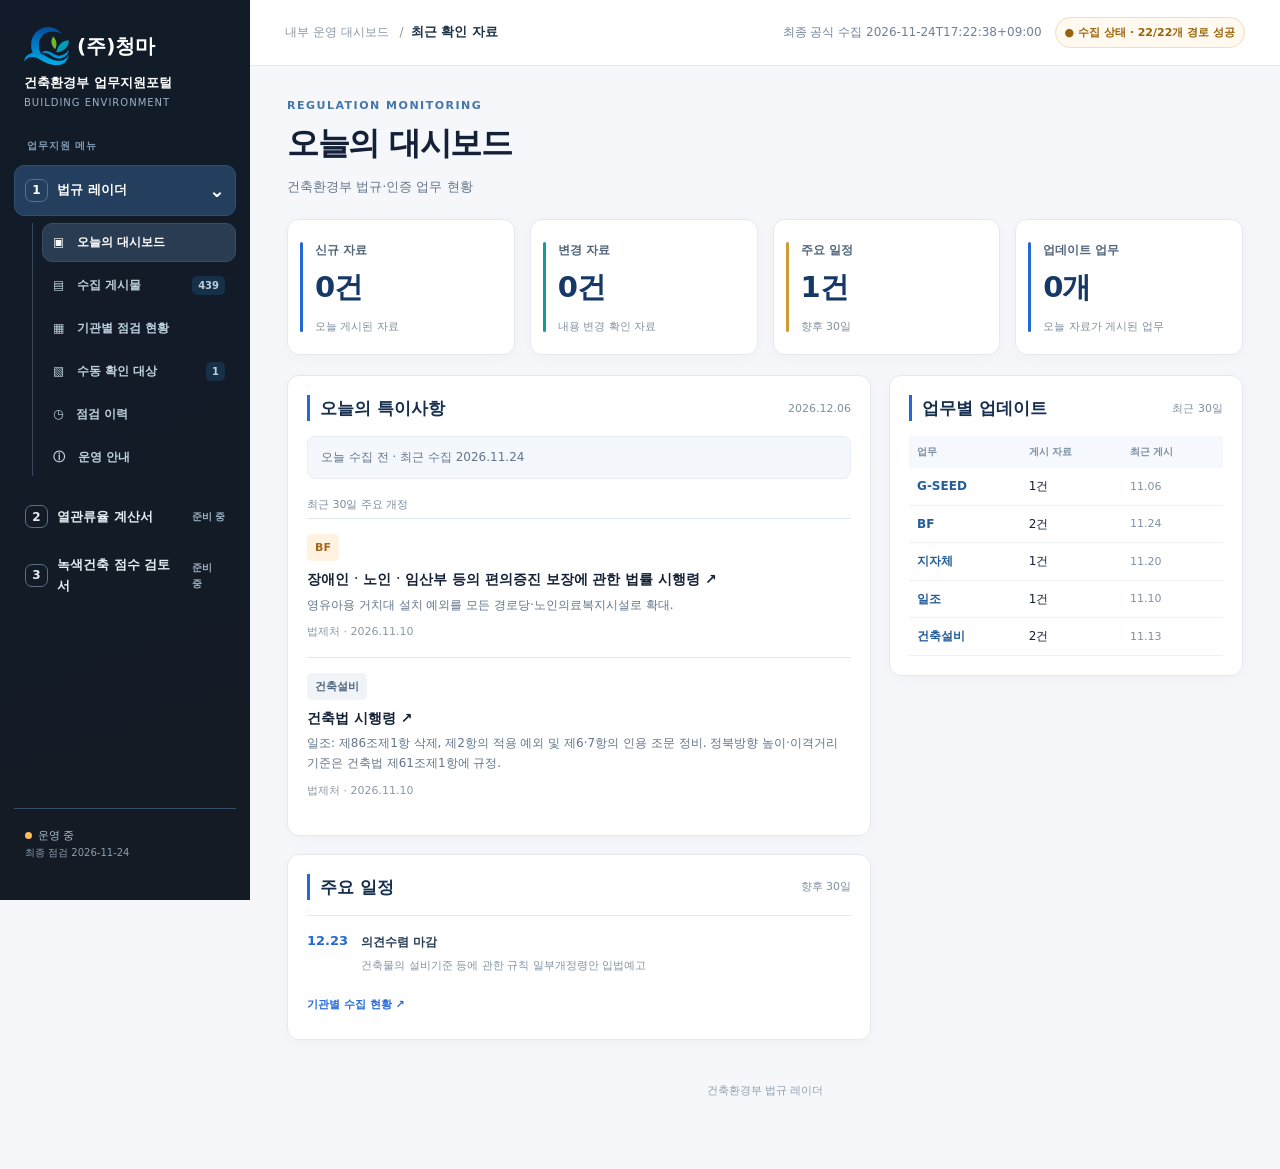
==== commit 963053a9: "Publish verified law radar snapshot" ====
--- a/index.html
+++ b/index.html
@@ -127,7 +127,7 @@
 <h2 id="kpi-title">통계 상세 목록</h2><p class="kpi-note" id="kpi-note"></p>
 <div class="kpi-filters"><input type="search" id="kpi-search" placeholder="기관명 검색" aria-label="기관명 검색"><select id="kpi-filter" aria-label="수집 상태"><option value="all">전체 상태</option><option value="checked">성공</option><option value="pending">확인 필요</option></select></div>
 <div id="kpi-count" class="kpi-count"></div><div id="kpi-list"></div></div></div>
-<script id="radar-data" type="application/json">{"generated_at":"2026-11-24T17:22:38+09:00","last_source_check":"2026-11-24","snapshot":true,"important_disclaimer":"공개 사이트 운영 중 · 검증된 일부 수집 경로만 확인 · 표시 대상 전체 점검 미완료","summary":{"target_sites":36,"verified_full_listing_channels":14,"city_publication_cities":7,"city_publication_records":18,"city_query_last_success":17,"city_query_total":17,"manual_cities":0},"source_success":22,"source_active":22,"records":[{"key":"bf_notice:9285032428533a731bd4f585","group":"BF","source":"한국장애인개발원 BF · 공지사항","channel":"공지사항 전체 목록","post_id":"9285032428533a731bd4f585","title":"장애물 없는 생활환경(BF) 인증 해설서(공원) 마련을 위한 간담회 개최 안내","date":"2026-11-24","url":"https://www.koddi.or.kr/bf/board/noticeBoardList.do","document_category":"해설·매뉴얼","origin_category":"인증·운영기관","link_type":"board","attachments":[],"description":"「장애물 없는 생활환경(BF) 인증 해설서(공원) 마련을 위한 간담회 개최 안내」에 관한 자료입니다.","detail_verified":false,"coverage":"전체 게시물 목록 확인 · 첨부 본문 미검증","id_verified":true,"verified_update":false,"work_categories":["BF"],"summary_basis":"metadata"},{"key":"CITY_S14:54b06495293eafd6c4a52439","group":"지자체","source":"대구광역시 · 공식 통합검색","channel":"대구광역시 · 공식 검색 게시물","post_id":"54b06495293eafd6c4a52439","title":"대구광역시 녹색건축물 설계기준 개정에 따른 행정예고","date":"2026-11-20","url":"https://www.daegu.go.kr/index.do?menu_id=00940170&menu_link=/front/daeguSidoGosi/daeguSidoGosiView.do&sno=47297&gosi_gbn=A","document_category":"예고·공고","origin_category":"지자체","link_type":"direct","attachments":[],"description":"「대구광역시 녹색건축물 설계기준 개정에 따른」에 대한 행정예고입니다.","detail_verified":false,"coverage":"최근 일부 목록 또는 RSS 확인","id_verified":true,"verified_update":false,"work_categories":["지자체"],"summary_basis":"metadata"},{"key":"molit_notice_recent:e7b243856bcdba074f8f9a45","group":"건축설비","source":"국토교통부 · 입법·행정예고 최근 목록","channel":"입법·행정예고 일부 목록","post_id":"e7b243856bcdba074f8f9a45","title":"건축물의 설비기준 등에 관한 규칙 일부개정령안 입법예고","date":"2026-11-13","url":"https://www.molit.go.kr/USR/law/m_46/lst.jsp?lcmspage=1&psize=10","document_category":"예고·공고","origin_category":"중앙부처","link_type":"board","attachments":[],"description":"「건축물의 설비기준 등에 관한 규칙 일부개정령안」에 대한 입법예고입니다. 담당 부서: 녹색건축과. 의견 제출 기간: 2026-11-13 ~ 2026-12-23.","detail_verified":false,"coverage":"최근 일부 목록 또는 RSS 확인","id_verified":true,"verified_update":false,"work_categories":["건축설비"],"summary_basis":"metadata"},{"key":"DEPT_LAW_law:LAW_NATIONAL_2026:291667","group":"BF","source":"법제처 · 부서 업무별 법령·행정규칙 검색","channel":"현행 기준 참고자료","post_id":"LAW_NATIONAL_2026:291667","title":"장애인ㆍ노인ㆍ임산부 등의 편의증진 보장에 관한 법률 시행령","date":"2026-11-10","url":"https://www.law.go.kr/LSW/lsInfoP.do?lsiSeq=291667","document_category":"기타 실무","origin_category":"중앙부처","link_type":"direct","attachments":[],"description":"영유아용 거치대 설치 예외를 모든 경로당·노인의료복지시설로 확대. 장애인전용주차구역 주차표지 발급 대상을 주·야간보호기관 차량 및 장애아동 가정위탁 보호자 차량 등으로 확대. 가정위탁 보호 종료 후 주차표지 부정 사용 시 회수 사유 신설.","detail_verified":false,"coverage":"현행 기준 참고자료 · 시행 2026-11-10 · 원문·부칙·적용범위 별도 검토","id_verified":true,"verified_update":false,"work_categories":["BF"],"reference_kind":"current","effective_at":"2026-11-10","summary_basis":"official_content","official_summary":{"document_key":"law:291667","title":"장애인ㆍ노인ㆍ임산부 등의 편의증진 보장에 관한 법률 시행령","published_at":"2026-11-10","effective_at":"2026-11-10","checked_at":"2026-11-17","summary":"영유아용 거치대 설치 예외를 모든 경로당·노인의료복지시설로 확대. 장애인전용주차구역 주차표지 발급 대상을 주·야간보호기관 차량 및 장애아동 가정위탁 보호자 차량 등으로 확대. 가정위탁 보호 종료 후 주차표지 부정 사용 시 회수 사유 신설.","changes":["영유아용 거치대 설치 예외를 모든 경로당·노인의료복지시설로 확대.","장애인전용주차구역 주차표지 발급 대상을 주·야간보호기관 차량 및 장애아동 가정위탁 보호자 차량 등으로 확대.","가정위탁 보호 종료 후 주차표지 부정 사용 시 회수 사유 신설."],"work_insights":[{"work":"BF","reason":"장애인 편의시설 설치기준과 장애인전용주차구역 운영기준을 규정.","changes":["영유아용 거치대 설치 예외를 모든 경로당·노인의료복지시설로 확대.","장애인전용주차구역 주차표지 발급 대상을 주·야간보호기관 차량 및 장애아동 가정위탁 보호자 차량 등으로 확대.","가정위탁 보호 종료 후 주차표지 부정 사용 시 회수 사유 신설."]}],"sources":[{"label":"공식 개정문·개정이유","url":"https://www.law.go.kr/LSW/lsInfoP.do?lsiSeq=291667&lsId=&efYd=20261110&chrClsCd=010202&urlMode=lsEfInfoR&viewCls=lsRvsDocInfoR&ancYnChk=0"},{"label":"현행 원문","url":"https://www.law.go.kr/LSW/lsInfoP.do?lsiSeq=291667"}],"evidence_sha256":"681d17d8fb8b1ab97ab1171eb3e1d51e7979db82b968d865bb2a7cf9498b944a"}},{"key":"DEPT_CURRENT_law:LAW_NATIONAL_2026:291715","group":"건축설비","source":"법제처 · 업무별 핵심 현행 기준 · 발행일 제한 없음","channel":"현행 기준 참고자료","post_id":"LAW_NATIONAL_2026:291715","title":"건축법 시행령","date":"2026-11-10","url":"https://www.law.go.kr/LSW/lsInfoP.do?lsiSeq=291715","document_category":"기타 실무","origin_category":"중앙부처","link_type":"direct","attachments":[],"description":"일조 높이 제한을 건축법에 직접 규정한 개정에 맞춰 시행령 제86조를 정비하고, 다세대·다가구주택의 용적률 완화 대상과 용도분류 기준 등을 조정한 개정입니다.","detail_verified":false,"coverage":"현행 기준 참고자료 · 시행 2026-11-12 · 원문·부칙·적용범위 별도 검토","id_verified":true,"verified_update":false,"work_categories":["건축설비","일조"],"reference_kind":"current","effective_at":"2026-11-12","summary_basis":"official_content","official_summary":{"document_key":"law:291715","title":"건축법 시행령","published_at":"2026-11-10","effective_at":"2026-11-12","checked_at":"2026-11-17","summary":"일조 높이 제한을 건축법에 직접 규정한 개정에 맞춰 시행령 제86조를 정비하고, 다세대·다가구주택의 용적률 완화 대상과 용도분류 기준 등을 조정한 개정입니다.","changes":["일조: 제86조제1항 삭제, 제2항의 적용 예외 및 제6·7항의 인용 조문 정비. 정북방향 높이·이격거리 기준은 건축법 제61조제1항에 규정.","주택: 다세대주택 주민공동시설의 용적률 완화 대상 추가. 다가구주택 층수 및 다세대·다가구주택 면적 관련 용도분류 기준 완화."],"work_insights":[{"work":"일조","reason":"제86조에서 일조 확보를 위한 높이 제한과 공동주택의 채광·인동간격을 규정.","changes":["제86조제1항 삭제. 정북방향 높이·이격거리 기준은 건축법 제61조제1항에 직접 규정.","제86조제2항의 적용 예외 정비. 제6·7항의 인용 조문을 건축법 제61조제1항 및 시행령 제86조제2항으로 변경."],"key_points":["정북 이격거리: 전용·일반주거지역에서는 건축법 제61조제1항의 범위에서 조례가 정하는 거리를 적용합니다. 높이 10m 이하 부분은 1.5m 이상, 10m 초과 17m 이하 부분은 5m 이상, 17m 초과 부분은 각 부분 높이의 1/2 이상입니다.","예외·별도 기준: 정북 인접 대지가 주거지역이 아닌 경우 등의 예외는 시행령 제86조제2항을, 공동주택의 채광·인동간격은 같은 조 제3항을 함께 적용합니다.","적용 시점: 상위법 부칙 제4조에 따라 개정된 제61조제1항은 2026-11-12 이후 건축허가 신청(허가를 위한 건축위원회 심의 신청 포함) 또는 건축신고를 하는 경우부터 적용합니다. 기존 사업에 일괄 소급 적용하는 내용으로 읽으면 안 됩니다."],"practical_impact":"일조 검토서의 근거를 종전 시행령 제86조제1항만으로 쓰던 경우 건축법 제61조제1항과 현행 시행령 제86조를 연결해 정리하고, 해당 사업의 신청 시점·용도지역·건축조례에 맞춰 높이별 이격거리를 대조할 수 있습니다."},{"work":"건축설비","reason":"제87조에서 급수·배수·냉난방·환기 등 건축설비의 설치 원칙과 기술기준의 위임 근거를 규정.","changes":["2026-11-10 개정문에 제87조의 직접 개정 없음. 주요 변경은 제86조의 일조 규정과 주택 용도분류 기준."],"key_points":["제87조는 설비 설치 시 안전·방화·위생·에너지 이용과 유지관리의 기본 원칙을 정하고, 구체적인 설치 기술기준을 국토교통부령에 위임합니다.","이번 개정에서는 별도로 일조 높이 제한의 조문 정비와 다세대·다가구주택 관련 기준 조정이 이뤄졌습니다."],"practical_impact":"설비 설계기준을 확인할 때는 제87조와 해당 설비 관련 부령을 연결해 보고, 이번 개정의 일조 변경은 일조 업무 항목에서 구분해 볼 수 있습니다."}],"sources":[{"label":"건축법 시행령 제86·87조 및 부칙","url":"https://www.law.go.kr/LSW/lsInfoP.do?lsiSeq=291715"},{"label":"이번 개정이유·개정문 (대통령령 제36817호)","url":"https://www.law.go.kr/LSW/lsInfoP.do?lsiSeq=291715&lsId=&efYd=20261112&chrClsCd=010202&urlMode=lsEfInfoR&viewCls=lsRvsDocInfoR&ancYnChk=0"},{"label":"건축법 제61조 및 2026-08-11 개정 부칙 제4조","url":"https://www.law.go.kr/LSW/lsInfoP.do?lsiSeq=288701"}]}},{"key":"gseed_files:6568dc046f493528cf5b1663","group":"G-SEED","source":"G-SEED · 공개자료실","channel":"공개자료","post_id":"6568dc046f493528cf5b1663","title":"녹색건축 인증기준 개정안 해설서 초안 게시 및 의견수렴","date":"2026-11-06","url":"https://www.gseed.or.kr/openFileDetailPage.do?bbsCnt=10&bbsId=2678&pageNum=1&rnum=39","document_category":"예고·공고","origin_category":"인증·운영기관","link_type":"direct","attachments":[],"description":"녹색건축 인증기준 개정안(G-SEED 2027(가칭)) 해설서에 대한 의견수렴을 위해 초안을 게시하오니, 관련 내용을 검토하시고 의견을 주시기 바랍니다. 의견이 있으신 경우, 2026년 12월 31일까지 운영기관 대표메일(greenbuildingcenter@kict.re.kr)로 보내주시기 바라며, 수렴된 의견을 검토하고 필요한 사항을 반영하여 최종 해설서를 배포할 예정입니다. ※ 첨부된 ZIP 파일의 압축을 해제한 후, 폴더 내 「해설서 보기.html」 파일을 실행하시면 크롬(Chrome), 엣지(Edge) 등 웹 브라우저에서 해설서를 확인하실 수 있습니다. ※ 해설서 내 의견작성과 의견보내기 기능을 이용하여 작성된 의견을 구글시트에 복사넣기 해주시면, 항목별 담당자가 확인 후 의견 반영여부 등 검토한 결과까지 확인 가능합니다. 붙임.","detail_verified":false,"coverage":"전체 게시물 목록 확인 · 첨부 본문 미검증","id_verified":true,"verified_update":false,"work_categories":["G-SEED"],"summary_basis":"excerpt"},{"key":"CITY_S19:c4df09ab27055052daf0259b","group":"지자체","source":"세종특별자치시 · 공식 통합검색","channel":"세종특별자치시 · 공식 검색 게시물","post_id":"c4df09ab27055052daf0259b","title":"녹색건축물 설계기준 이해 돕는 안내 책자 배포","date":"2026-10-29","url":"https://www.sejong.go.kr/bbs/R0079/view.do?nttId=B000000163790Cv0rU5v","document_category":"해설·매뉴얼","origin_category":"지자체","link_type":"direct","attachments":[],"description":"「녹색건축물 설계기준 이해 돕는 안내 책자 배포」에 관한 자료입니다.","detail_verified":false,"coverage":"최근 일부 목록 또는 RSS 확인","id_verified":true,"verified_update":false,"work_categories":["지자체"],"summary_basis":"metadata"},{"key":"CITY_S19:9648518628106e36d11d9926","group":"지자체","source":"세종특별자치시 · 공식 통합검색","channel":"세종특별자치시 · 공식 검색 게시물","post_id":"9648518628106e36d11d9926","title":"세종특별자치시_녹색건축물_설계기준_매뉴얼.pdf","date":"2026-10-28","url":"https://www.sejong.go.kr/cmm/fms/FileDown.do?atchFileId=FILE_0000472696Dzqq7&fileSn=0","document_category":"해설·매뉴얼","origin_category":"지자체","link_type":"direct","attachments":[],"description":"「세종특별자치시_녹색건축물_설계기준_매뉴얼.pdf」에 관한 자료입니다.","detail_verified":false,"coverage":"최근 일부 목록 또는 RSS 확인","id_verified":true,"verified_update":false,"work_categories":["지자체"],"summary_basis":"metadata"},{"key":"zeb_notice_recent:e7577706fb52c32261176c58","group":"ZEB","source":"제로에너지건축물 통합 인증시스템 · ZEB 공지사항 첫 페이지","channel":"공지 일부 목록","post_id":"e7577706fb52c32261176c58","title":"제로에너지건축물(ZEB) 대지외 재생에너지 활용 시범사업 추가 선정 2차 공고","date":"2026-10-07","url":"https://zeb.energy.or.kr/BC/BC04/BC04_01_001_view.do?no=281","document_category":"예고·공고","origin_category":"인증·운영기관","link_type":"direct","attachments":[],"description":"「제로에너지건축물(ZEB) 대지외 재생에너지 활용 시범사업 추가 선정 2차 공고」에 관한 자료입니다.","detail_verified":false,"coverage":"최근 일부 목록 또는 RSS 확인","id_verified":true,"verified_update":false,"work_categories":["ZEB"],"summary_basis":"metadata"},{"key":"bf_notice:236154d490f43a2c0e1e7298","group":"BF","source":"한국장애인개발원 BF · 공지사항","channel":"공지사항 전체 목록","post_id":"236154d490f43a2c0e1e7298","title":"[공지] 장애물 없는 생활환경(BF) 인증업무 이관에 따른 인증 절차 진행 신청 안내","date":"2026-10-06","url":"https://www.koddi.or.kr/bf/board/noticeBoardList.do","document_category":"해설·매뉴얼","origin_category":"인증·운영기관","link_type":"board","attachments":[],"description":"「[공지] 장애물 없는 생활환경(BF) 인증업무 이관에 따른 인증 절차 진행 신청 안내」에 관한 자료입니다.","detail_verified":false,"coverage":"전체 게시물 목록 확인 · 첨부 본문 미검증","id_verified":true,"verified_update":false,"work_categories":["BF"],"summary_basis":"metadata"},{"key":"DEPT_CURRENT_law:LAW_NATIONAL_2026:289879","group":"BF","source":"법제처 · 업무별 핵심 현행 기준 · 발행일 제한 없음","channel":"현행 기준 참고자료","post_id":"LAW_NATIONAL_2026:289879","title":"장애물 없는 생활환경 인증에 관한 규칙","date":"2026-09-15","url":"https://www.law.go.kr/LSW/lsInfoP.do?lsiSeq=289879","document_category":"기타 실무","origin_category":"중앙부처","link_type":"direct","attachments":[],"description":"개인 인증기관 지정 신청자의 사업자등록증을 행정정보 공동이용 확인 대상에서 제외. 제11조제1항 및 별지 제5호서식에 사업자등록증 사본 직접 제출 항목 신설.","detail_verified":false,"coverage":"현행 기준 참고자료 · 시행 2026-09-15 · 원문·부칙·적용범위 별도 검토","id_verified":true,"verified_update":false,"work_categories":["BF"],"reference_kind":"current","effective_at":"2026-09-15","summary_basis":"official_content","official_summary":{"document_key":"law:289879","title":"장애물 없는 생활환경 인증에 관한 규칙","published_at":"2026-09-15","effective_at":"2026-09-15","checked_at":"2026-11-17","summary":"개인 인증기관 지정 신청자의 사업자등록증을 행정정보 공동이용 확인 대상에서 제외. 제11조제1항 및 별지 제5호서식에 사업자등록증 사본 직접 제출 항목 신설.","changes":["개인 인증기관 지정 신청자의 사업자등록증을 행정정보 공동이용 확인 대상에서 제외.","제11조제1항 및 별지 제5호서식에 사업자등록증 사본 직접 제출 항목 신설."],"work_insights":[{"work":"BF","reason":"BF 인증 신청·심사와 인증기관 지정 절차를 규정.","changes":["개인 인증기관 지정 신청자의 사업자등록증을 행정정보 공동이용 확인 대상에서 제외.","제11조제1항 및 별지 제5호서식에 사업자등록증 사본 직접 제출 항목 신설."]}],"sources":[{"label":"공식 개정문·개정이유","url":"https://www.law.go.kr/LSW/lsInfoP.do?lsiSeq=289879&lsId=&efYd=20260915&chrClsCd=010202&urlMode=lsEfInfoR&viewCls=lsRvsDocInfoR&ancYnChk=0"},{"label":"현행 원문","url":"https://www.law.go.kr/LSW/lsInfoP.do?lsiSeq=289879"}],"evidence_sha256":"767b86fd4a074562fbf9370fd6180fbf8e391545c8c8e30350c1050bbdb3b608"}},{"key":"bf_notice:2aa4ead7ea85e51c4ab24da2","group":"BF","source":"한국장애인개발원 BF · 공지사항","channel":"공지사항 전체 목록","post_id":"2aa4ead7ea85e51c4ab24da2","title":"[공지] 강원지부 BF인증 업무 관련 문의처 변경 안내","date":"2026-09-07","url":"https://www.koddi.or.kr/bf/board/noticeBoardList.do","document_category":"해설·매뉴얼","origin_category":"인증·운영기관","link_type":"board","attachments":[],"description":"「[공지] 강원지부 BF인증 업무 관련 문의처 변경 안내」에 관한 자료입니다.","detail_verified":false,"coverage":"전체 게시물 목록 확인 · 첨부 본문 미검증","id_verified":true,"verified_update":false,"work_categories":["BF"],"summary_basis":"metadata"},{"key":"DEPT_LAW_law:LAW_NATIONAL_2026:289011","group":"건축설비","source":"법제처 · 부서 업무별 법령·행정규칙 검색","channel":"현행 기준 참고자료","post_id":"LAW_NATIONAL_2026:289011","title":"건축물의 설비기준 등에 관한 규칙","date":"2026-08-24","url":"https://www.law.go.kr/LSW/lsInfoP.do?lsiSeq=289011","document_category":"기타 실무","origin_category":"중앙부처","link_type":"direct","attachments":[],"description":"별도 환기설비가 있는 욕실·화장실을 각 실 필요 환기량 합계 산정에서 제외 가능. 데이터센터의 승용승강기 대수 산정 시 서버실·전산실 면적 제외. 급수관 위생안전기준과 수도용 자재·제품 관련 인용 조문 정비.","detail_verified":false,"coverage":"현행 기준 참고자료 · 시행 2026-08-24 · 원문·부칙·적용범위 별도 검토","id_verified":true,"verified_update":false,"work_categories":["건축설비"],"reference_kind":"current","effective_at":"2026-08-24","summary_basis":"official_content","official_summary":{"document_key":"law:289011","title":"건축물의 설비기준 등에 관한 규칙","published_at":"2026-08-24","effective_at":"2026-08-24","checked_at":"2026-11-17","summary":"별도 환기설비가 있는 욕실·화장실을 각 실 필요 환기량 합계 산정에서 제외 가능. 데이터센터의 승용승강기 대수 산정 시 서버실·전산실 면적 제외. 급수관 위생안전기준과 수도용 자재·제품 관련 인용 조문 정비.","changes":["별도 환기설비가 있는 욕실·화장실을 각 실 필요 환기량 합계 산정에서 제외 가능.","데이터센터의 승용승강기 대수 산정 시 서버실·전산실 면적 제외.","급수관 위생안전기준과 수도용 자재·제품 관련 인용 조문 정비."],"work_insights":[{"work":"건축설비","reason":"건축물의 급수·환기·승강기 등 설비 설치기준을 규정.","changes":["별도 환기설비가 있는 욕실·화장실을 각 실 필요 환기량 합계 산정에서 제외 가능.","데이터센터의 승용승강기 대수 산정 시 서버실·전산실 면적 제외.","급수관 위생안전기준과 수도용 자재·제품 관련 인용 조문 정비."]}],"sources":[{"label":"공식 개정문·개정이유","url":"https://www.law.go.kr/LSW/lsInfoP.do?lsiSeq=289011&lsId=&efYd=20260824&chrClsCd=010202&urlMode=lsEfInfoR&viewCls=lsRvsDocInfoR&ancYnChk=0"},{"label":"현행 원문","url":"https://www.law.go.kr/LSW/lsInfoP.do?lsiSeq=289011"}],"evidence_sha256":"cb53e9131de103d2625c0606f346e5acfb7869e90859230adb010e4d6809502b"}},{"key":"bf_notice:838e4ab6104fbdb73e961f36","group":"BF","source":"한국장애인개발원 BF · 공지사항","channel":"공지사항 전체 목록","post_id":"838e4ab6104fbdb73e961f36","title":"[공지] (사)한국건축시공기술사협회 BF인증 업무 종료 안내","date":"2026-08-04","url":"https://www.koddi.or.kr/bf/board/noticeBoardList.do","document_category":"해설·매뉴얼","origin_category":"인증·운영기관","link_type":"board","attachments":[],"description":"「[공지] (사)한국건축시공기술사협회 BF인증 업무 종료 안내」에 관한 자료입니다.","detail_verified":false,"coverage":"전체 게시물 목록 확인 · 첨부 본문 미검증","id_verified":true,"verified_update":false,"work_categories":["BF"],"summary_basis":"metadata"},{"key":"zeb_notice_recent:8633aa9e1bb70df687937c3d","group":"ZEB","source":"제로에너지건축물 통합 인증시스템 · ZEB 공지사항 첫 페이지","channel":"공지 일부 목록","post_id":"8633aa9e1bb70df687937c3d","title":"2026년도 제로에너지건축물 에너지 최적화 컨설팅 지원사업 공고","date":"2026-07-31","url":"https://zeb.energy.or.kr/BC/BC04/BC04_01_001_view.do?no=221","document_category":"예고·공고","origin_category":"인증·운영기관","link_type":"direct","attachments":[],"description":"「2026년도 제로에너지건축물 에너지 최적화 컨설팅 지원사업 공고」에 관한 자료입니다.","detail_verified":false,"coverage":"최근 일부 목록 또는 RSS 확인","id_verified":true,"verified_update":false,"work_categories":["ZEB"],"summary_basis":"metadata"},{"key":"DEPT_LAW_law:LAW_NATIONAL_2026:288501","group":"건축설비","source":"법제처 · 부서 업무별 법령·행정규칙 검색","channel":"현행 기준 참고자료","post_id":"LAW_NATIONAL_2026:288501","title":"주택건설기준 등에 관한 규칙","date":"2026-07-29","url":"https://www.law.go.kr/LSW/lsInfoP.do?lsiSeq=288501","document_category":"기타 실무","origin_category":"중앙부처","link_type":"direct","attachments":[],"description":"주거환경에 지장이 없다고 사업계획승인권자가 인정하는 경우 자동이송주차장치를 포함한 기계식주차장 설치 허용. 2026-07-29 이후 사업계획승인 신청 등에 적용. 변경승인은 입주자 모집공고 전 신청으로 한정.","detail_verified":false,"coverage":"현행 기준 참고자료 · 시행 2026-07-29 · 원문·부칙·적용범위 별도 검토","id_verified":true,"verified_update":false,"work_categories":["건축설비"],"reference_kind":"current","effective_at":"2026-07-29","summary_basis":"official_content","official_summary":{"document_key":"law:288501","title":"주택건설기준 등에 관한 규칙","published_at":"2026-07-29","effective_at":"2026-07-29","checked_at":"2026-11-17","summary":"주거환경에 지장이 없다고 사업계획승인권자가 인정하는 경우 자동이송주차장치를 포함한 기계식주차장 설치 허용. 2026-07-29 이후 사업계획승인 신청 등에 적용. 변경승인은 입주자 모집공고 전 신청으로 한정.","changes":["주거환경에 지장이 없다고 사업계획승인권자가 인정하는 경우 자동이송주차장치를 포함한 기계식주차장 설치 허용.","2026-07-29 이후 사업계획승인 신청 등에 적용. 변경승인은 입주자 모집공고 전 신청으로 한정."],"work_insights":[{"work":"건축설비","reason":"공동주택 주차장의 구조·설비 등 주택건설 세부기준을 규정.","changes":["주거환경에 지장이 없다고 사업계획승인권자가 인정하는 경우 자동이송주차장치를 포함한 기계식주차장 설치 허용.","2026-07-29 이후 사업계획승인 신청 등에 적용. 변경승인은 입주자 모집공고 전 신청으로 한정."]}],"sources":[{"label":"공식 개정문·개정이유","url":"https://www.law.go.kr/LSW/lsInfoP.do?lsiSeq=288501&lsId=&efYd=20260729&chrClsCd=010202&urlMode=lsEfInfoR&viewCls=lsRvsDocInfoR&ancYnChk=0"},{"label":"현행 원문","url":"https://www.law.go.kr/LSW/lsInfoP.do?lsiSeq=288501"}],"evidence_sha256":"a0a82cdf29d19e8b3356f61f7d207daa0e4c0a3cd46090e4bf23a4eb0021c4ec"}},{"key":"bf_certification_files:a6f7102351a6c486bf9efd3d","group":"BF","source":"한국장애인개발원 BF · 인증 자료실","channel":"인증자료 전체 목록","post_id":"a6f7102351a6c486bf9efd3d","title":"장애물 없는 생활환경 인증 인증기관 업무처리 규칙","date":"2026-07-14","url":"https://www.koddi.or.kr/bf/data/cfDataList.do","document_category":"기타 실무","origin_category":"인증·운영기관","link_type":"board","attachments":[],"description":"「장애물 없는 생활환경 인증 인증기관 업무처리 규칙」에 관한 자료입니다.","detail_verified":false,"coverage":"전체 게시물 목록 확인 · 첨부 본문 미검증","id_verified":true,"verified_update":false,"work_categories":["BF"],"summary_basis":"metadata"},{"key":"DEPT_CURRENT_admrul:LAW_ADMIN_RULE_2026:2100000282390","group":"에절","source":"법제처 · 업무별 핵심 현행 기준 · 발행일 제한 없음","channel":"현행 기준 참고자료","post_id":"LAW_ADMIN_RULE_2026:2100000282390","title":"건축물의 에너지절약설계기준","date":"2026-07-08","url":"https://www.law.go.kr/LSW/admRulInfoP.do?admRulSeq=2100000282390","document_category":"기타 실무","origin_category":"중앙부처","link_type":"direct","attachments":[],"description":"산업통상자원부·환경부 명칭을 기후에너지환경부로 변경. 개정 범위: 제5·6·8·10·12조 및 별지 제1호서식의 부처명 정비.","detail_verified":false,"coverage":"현행 기준 참고자료 · 시행 2026-07-08 · 원문·부칙·적용범위 별도 검토","id_verified":true,"verified_update":false,"work_categories":["에절","ECO2"],"reference_kind":"current","effective_at":"2026-07-08","summary_basis":"official_content","official_summary":{"document_key":"admrul:2100000282390","title":"건축물의 에너지절약설계기준","published_at":"2026-07-08","effective_at":"2026-07-08","checked_at":"2026-11-17","summary":"산업통상자원부·환경부 명칭을 기후에너지환경부로 변경. 개정 범위: 제5·6·8·10·12조 및 별지 제1호서식의 부처명 정비.","changes":["산업통상자원부·환경부 명칭을 기후에너지환경부로 변경.","개정 범위: 제5·6·8·10·12조 및 별지 제1호서식의 부처명 정비."],"work_insights":[{"work":"에절","reason":"건축물 에너지절약계획 및 에너지성능 평가와 관련된 설계기준을 규정.","changes":["산업통상자원부·환경부 명칭을 기후에너지환경부로 변경.","개정 범위: 제5·6·8·10·12조 및 별지 제1호서식의 부처명 정비."]},{"work":"ECO2","reason":"건축물 에너지절약계획 및 에너지성능 평가와 관련된 설계기준을 규정.","changes":["산업통상자원부·환경부 명칭을 기후에너지환경부로 변경.","개정 범위: 제5·6·8·10·12조 및 별지 제1호서식의 부처명 정비."]}],"sources":[{"label":"공식 개정문·개정이유","url":"https://www.law.go.kr/LSW/admRulLsInfoP.do?admRulSeq=2100000282390&chrClsCd=&urlMode=admRulRvsInfoR"},{"label":"현행 원문","url":"https://www.law.go.kr/LSW/admRulInfoP.do?admRulSeq=2100000282390"}],"evidence_sha256":"cdb4ada12cb3f8b8ef0396b7e343e299e83103df9975c992ae02dd740d74ee60"}},{"key":"DEPT_CURRENT_admrul:LAW_ADMIN_RULE_2026:2100000282378","group":"건강친화","source":"법제처 · 업무별 핵심 현행 기준 · 발행일 제한 없음","channel":"현행 기준 참고자료","post_id":"LAW_ADMIN_RULE_2026:2100000282378","title":"건강친화형 주택 건설기준","date":"2026-07-08","url":"https://www.law.go.kr/LSW/admRulInfoP.do?admRulSeq=2100000282378","document_category":"기타 실무","origin_category":"중앙부처","link_type":"direct","attachments":[],"description":"별표 1·3의 환경부 명칭을 기후에너지환경부로 변경. 별표 3의 산업통상자원부 명칭을 산업통상부로 변경.","detail_verified":false,"coverage":"현행 기준 참고자료 · 시행 2026-07-08 · 원문·부칙·적용범위 별도 검토","id_verified":true,"verified_update":false,"work_categories":["건강친화","건축설비"],"reference_kind":"current","effective_at":"2026-07-08","summary_basis":"official_content","official_summary":{"document_key":"admrul:2100000282378","title":"건강친화형 주택 건설기준","published_at":"2026-07-08","effective_at":"2026-07-08","checked_at":"2026-11-17","summary":"별표 1·3의 환경부 명칭을 기후에너지환경부로 변경. 별표 3의 산업통상자원부 명칭을 산업통상부로 변경.","changes":["별표 1·3의 환경부 명칭을 기후에너지환경부로 변경.","별표 3의 산업통상자원부 명칭을 산업통상부로 변경."],"work_insights":[{"work":"건강친화","reason":"공동주택의 실내공기질과 건강친화형 주택 건설기준을 규정.","changes":["별표 1·3의 환경부 명칭을 기후에너지환경부로 변경.","별표 3의 산업통상자원부 명칭을 산업통상부로 변경."]},{"work":"건축설비","reason":"공동주택의 실내공기질과 건강친화형 주택 건설기준을 규정.","changes":["별표 1·3의 환경부 명칭을 기후에너지환경부로 변경.","별표 3의 산업통상자원부 명칭을 산업통상부로 변경."]}],"sources":[{"label":"공식 개정문·개정이유","url":"https://www.law.go.kr/LSW/admRulLsInfoP.do?admRulSeq=2100000282378&chrClsCd=&urlMode=admRulRvsInfoR"},{"label":"현행 원문","url":"https://www.law.go.kr/LSW/admRulInfoP.do?admRulSeq=2100000282378"}],"evidence_sha256":"891b4d027766fae75d01b63d84a60e694a915e8a5ca67c315820417297b9c684"}},{"key":"DEPT_CURRENT_admrul:LAW_ADMIN_RULE_2026:2100000282336","group":"에절","source":"법제처 · 업무별 핵심 현행 기준 · 발행일 제한 없음","channel":"현행 기준 참고자료","post_id":"LAW_ADMIN_RULE_2026:2100000282336","title":"에너지절약형 친환경주택의 건설기준","date":"2026-07-08","url":"https://www.law.go.kr/LSW/admRulInfoP.do?admRulSeq=2100000282336","document_category":"기타 실무","origin_category":"중앙부처","link_type":"direct","attachments":[],"description":"제7조의 환경부장관 명칭을 기후에너지환경부장관으로 변경. 제7조의 산업통상자원부 명칭을 산업통상부로 변경.","detail_verified":false,"coverage":"현행 기준 참고자료 · 시행 2026-07-08 · 원문·부칙·적용범위 별도 검토","id_verified":true,"verified_update":false,"work_categories":["에절","친환경주택"],"reference_kind":"current","effective_at":"2026-07-08","summary_basis":"official_content","official_summary":{"document_key":"admrul:2100000282336","title":"에너지절약형 친환경주택의 건설기준","published_at":"2026-07-08","effective_at":"2026-07-08","checked_at":"2026-11-17","summary":"제7조의 환경부장관 명칭을 기후에너지환경부장관으로 변경. 제7조의 산업통상자원부 명칭을 산업통상부로 변경.","changes":["제7조의 환경부장관 명칭을 기후에너지환경부장관으로 변경.","제7조의 산업통상자원부 명칭을 산업통상부로 변경."],"work_insights":[{"work":"에절","reason":"친환경주택의 에너지절약 설계와 성능기준을 규정.","changes":["제7조의 환경부장관 명칭을 기후에너지환경부장관으로 변경.","제7조의 산업통상자원부 명칭을 산업통상부로 변경."]},{"work":"친환경주택","reason":"친환경주택의 에너지절약 설계와 성능기준을 규정.","changes":["제7조의 환경부장관 명칭을 기후에너지환경부장관으로 변경.","제7조의 산업통상자원부 명칭을 산업통상부로 변경."]}],"sources":[{"label":"공식 개정문·개정이유","url":"https://www.law.go.kr/LSW/admRulLsInfoP.do?admRulSeq=2100000282336&chrClsCd=&urlMode=admRulRvsInfoR"},{"label":"현행 원문","url":"https://www.law.go.kr/LSW/admRulInfoP.do?admRulSeq=2100000282336"}],"evidence_sha256":"222f998a63a507d04dfaed675fab5df5789131c76d1859f57eeaf3e9d877d8e7"}},{"key":"bf_certification_files:f3870c7466b64dcea9ffd647","group":"BF","source":"한국장애인개발원 BF · 인증 자료실","channel":"인증자료 전체 목록","post_id":"f3870c7466b64dcea9ffd647","title":"[2025] 장애물 없는 생활환경(BF) 인증 기준 해설서(건축물)","date":"2026-07-01","url":"https://www.koddi.or.kr/bf/data/cfDataList.do","document_category":"해설·매뉴얼","origin_category":"인증·운영기관","link_type":"board","attachments":[],"description":"「[2025] 장애물 없는 생활환경(BF) 인증 기준 해설서(건축물)」에 관한 자료입니다.","detail_verified":false,"coverage":"전체 게시물 목록 확인 · 첨부 본문 미검증","id_verified":true,"verified_update":false,"work_categories":["BF"],"summary_basis":"metadata"},{"key":"DEPT_KRIEA:KRIEA-133","group":"결로","source":"한국환경건축연구원 · 건축물인증센터 자료실","channel":"건축물인증센터 자료실","post_id":"KRIEA-133","title":"결로방지 성능평가 소개_ver3","date":"2026-07-01","url":"https://green.kriea.re.kr/board/board_view.php?board_id=pds&no=133&page=1","document_category":"기타 실무","origin_category":"인증·운영기관","link_type":"direct","attachments":[],"description":"「결로방지 성능평가 소개_ver3」에 관한 자료입니다.","detail_verified":false,"coverage":"공식 자료실 목록의 제목·게시일 확인 · 본문·첨부 별도","id_verified":true,"verified_update":false,"work_categories":["결로"],"summary_basis":"metadata"},{"key":"DEPT_KRIEA:KRIEA-132","group":"결로","source":"한국환경건축연구원 · 건축물인증센터 자료실","channel":"건축물인증센터 자료실","post_id":"KRIEA-132","title":"결로방지 성능평가 신청서, 신청 접수증 양식 변경","date":"2026-06-30","url":"https://green.kriea.re.kr/board/board_view.php?board_id=pds&no=132&page=1","document_category":"기타 실무","origin_category":"인증·운영기관","link_type":"direct","attachments":[],"description":"「결로방지 성능평가 신청서, 신청 접수증 양식 변경」에 관한 자료입니다.","detail_verified":false,"coverage":"공식 자료실 목록의 제목·게시일 확인 · 본문·첨부 별도","id_verified":true,"verified_update":false,"work_categories":["결로"],"summary_basis":"metadata"},{"key":"DEPT_KRIEA:KRIEA-131","group":"결로","source":"한국환경건축연구원 · 건축물인증센터 자료실","channel":"건축물인증센터 자료실","post_id":"KRIEA-131","title":"공동주택 결로 방지를 위한 설계기준 (개정.26.06.26)","date":"2026-06-30","url":"https://green.kriea.re.kr/board/board_view.php?board_id=pds&no=131&page=1","document_category":"기준·고시","origin_category":"인증·운영기관","link_type":"direct","attachments":[],"description":"「공동주택 결로 방지를 위한 설계기준 (개정.26.06.26)」에 관한 자료입니다.","detail_verified":false,"coverage":"공식 자료실 목록의 제목·게시일 확인 · 본문·첨부 별도","id_verified":true,"verified_update":false,"work_categories":["결로"],"summary_basis":"metadata"},{"key":"DEPT_CURRENT_admrul:LAW_ADMIN_RULE_2026:2100000281108","group":"결로","source":"법제처 · 업무별 핵심 현행 기준 · 발행일 제한 없음","channel":"현행 기준 참고자료","post_id":"LAW_ADMIN_RULE_2026:2100000281108","title":"공동주택 결로 방지를 위한 설계기준","date":"2026-06-26","url":"https://www.law.go.kr/LSW/admRulInfoP.do?admRulSeq=2100000281108","document_category":"기타 실무","origin_category":"중앙부처","link_type":"direct","attachments":[],"description":"TDR 계산에 사용하는 지역별 실외온도 값과 지역구분 수정. 시스템 창호·커튼월 창호 평가방법 마련. 성능평가 신청 절차·신청서 서식 신설 및 컴퓨터 시뮬레이션 인용 국가표준 현행화.","detail_verified":false,"coverage":"현행 기준 참고자료 · 시행 2026-06-26 · 원문·부칙·적용범위 별도 검토","id_verified":true,"verified_update":false,"work_categories":["결로"],"reference_kind":"current","effective_at":"2026-06-26","summary_basis":"official_content","official_summary":{"document_key":"admrul:2100000281108","title":"공동주택 결로 방지를 위한 설계기준","published_at":"2026-06-26","effective_at":"2026-06-26","checked_at":"2026-11-17","summary":"TDR 계산에 사용하는 지역별 실외온도 값과 지역구분 수정. 시스템 창호·커튼월 창호 평가방법 마련. 성능평가 신청 절차·신청서 서식 신설 및 컴퓨터 시뮬레이션 인용 국가표준 현행화.","changes":["TDR 계산에 사용하는 지역별 실외온도 값과 지역구분 수정.","시스템 창호·커튼월 창호 평가방법 마련.","성능평가 신청 절차·신청서 서식 신설 및 컴퓨터 시뮬레이션 인용 국가표준 현행화."],"work_insights":[{"work":"결로","reason":"공동주택의 결로방지 성능과 온도차이비율(TDR) 평가기준을 규정.","changes":["TDR 계산에 사용하는 지역별 실외온도 값과 지역구분 수정.","시스템 창호·커튼월 창호 평가방법 마련.","성능평가 신청 절차·신청서 서식 신설 및 컴퓨터 시뮬레이션 인용 국가표준 현행화."]}],"sources":[{"label":"공식 개정문·개정이유","url":"https://www.law.go.kr/LSW/admRulLsInfoP.do?admRulSeq=2100000281108&chrClsCd=&urlMode=admRulRvsInfoR"},{"label":"현행 원문","url":"https://www.law.go.kr/LSW/admRulInfoP.do?admRulSeq=2100000281108"}],"evidence_sha256":"fd3941a62402a555f6f8e46005020f550dd36e01d56de01e094c5e6ee2211cc2"}},{"key":"bf_notice:66b11d0eac8dffe26189ffbe","group":"BF","source":"한국장애인개발원 BF · 공지사항","channel":"공지사항 전체 목록","post_id":"66b11d0eac8dffe26189ffbe","title":"제8회 유니버설디자인 국제 아이디어 대전 공고(BF인증 특별상 분야)","date":"2026-06-23","url":"https://www.koddi.or.kr/bf/board/noticeBoardList.do","document_category":"예고·공고","origin_category":"인증·운영기관","link_type":"board","attachments":[],"description":"「제8회 유니버설디자인 국제 아이디어 대전 공고(BF인증 특별상 분야)」에 관한 자료입니다.","detail_verified":false,"coverage":"전체 게시물 목록 확인 · 첨부 본문 미검증","id_verified":true,"verified_update":false,"work_categories":["BF"],"summary_basis":"metadata"},{"key":"DEPT_CURRENT_law:LAW_NATIONAL_2026:287429","group":"건강친화","source":"법제처 · 업무별 핵심 현행 기준 · 발행일 제한 없음","channel":"현행 기준 참고자료","post_id":"LAW_NATIONAL_2026:287429","title":"실내공기질 관리법 시행규칙","date":"2026-06-22","url":"https://www.law.go.kr/LSW/lsInfoP.do?lsiSeq=287429","document_category":"기준·고시","origin_category":"중앙부처","link_type":"direct","attachments":[],"description":"규제 재검토기한 해제를 위한 일괄 정비에 따라 제15조제4호의2 삭제.","detail_verified":false,"coverage":"현행 기준 참고자료 · 시행 2026-06-22 · 원문·부칙·적용범위 별도 검토","id_verified":true,"verified_update":false,"work_categories":["건강친화"],"reference_kind":"current","effective_at":"2026-06-22","summary_basis":"official_content","official_summary":{"document_key":"law:287429","title":"실내공기질 관리법 시행규칙","published_at":"2026-06-22","effective_at":"2026-06-22","checked_at":"2026-11-17","summary":"규제 재검토기한 해제를 위한 일괄 정비에 따라 제15조제4호의2 삭제.","changes":["규제 재검토기한 해제를 위한 일괄 정비에 따라 제15조제4호의2 삭제."],"work_insights":[{"work":"건강친화","reason":"실내공기질 관리와 측정 등 세부기준을 규정.","changes":["규제 재검토기한 해제를 위한 일괄 정비에 따라 제15조제4호의2 삭제."]}],"sources":[{"label":"공식 개정문·개정이유","url":"https://www.law.go.kr/LSW/lsInfoP.do?lsiSeq=287429&lsId=&efYd=20260622&chrClsCd=010202&urlMode=lsEfInfoR&viewCls=lsRvsDocInfoR&ancYnChk=0"},{"label":"현행 원문","url":"https://www.law.go.kr/LSW/lsInfoP.do?lsiSeq=287429"}],"evidence_sha256":"b4d6fb08e76418928a2cd3ac107e5127a0bb87192b3849ad025366843ebc2a93"}},{"key":"molit_energy_recent:88d3f54a20c9c99be0fed078","group":"에절","source":"국토교통부 · 행정규칙 제목검색(에너지) 최근 목록","channel":"행정규칙 일부 목록","post_id":"88d3f54a20c9c99be0fed078","title":"친환경주택 에너지절약계획 전문기관 지정 고시 일부개정안","date":"2026-06-10","url":"https://www.molit.go.kr/USR/I0204/m_45/lst.jsp?search=%EC%97%90%EB%84%88%EC%A7%80&srch_usr_titl=Y","document_category":"예고·공고","origin_category":"중앙부처","link_type":"board","attachments":[],"description":"「친환경주택 에너지절약계획 전문기관 지정 고시 일부개정안」에 관한 자료입니다. 담당 부서: 주택건설운영과.","detail_verified":false,"coverage":"최근 일부 목록 또는 RSS 확인","id_verified":true,"verified_update":false,"work_categories":["에절","친환경주택"],"summary_basis":"metadata"},{"key":"gseed_notice:90f4ad403b875d1f5de6d56a","group":"G-SEED","source":"G-SEED · 공지사항","channel":"공지","post_id":"90f4ad403b875d1f5de6d56a","title":"녹색건축인증제도 인증심의위원회 후보단 모집 공고 (접수기간 2026. 07. 27.~ 2026. 08. 28.)","date":"2026-05-20","url":"https://www.gseed.or.kr/boardDetailPage.do?bbsCnt=5&bbsId=2622&pageNum=2&rnum=81","document_category":"예고·공고","origin_category":"인증·운영기관","link_type":"direct","attachments":[],"description":"한국건설기술연구원 녹색건축센터는 녹색건축인증제도(G-SEED) 운영기관으로서 『녹색건축인증에 관한 규칙』 제 3조 제⑤항의 의거하여 다음과 같이 녹색건축「인증심의위원회」 후보단을 구성하고자 하오니 전문지식과 실무경험이 풍부한 전문가분들의 적극적인 참여 바랍니다. 1. 모집 개요 - 녹색건축과 관련된 분야에서 학식과 경험이 풍부한 전문가로서 다음 요건에 해당하며, 녹색건축인증 심의위원 교육과정을 이수한 자로 녹색건축 유관 기관에 재직중인 자에 한하여 지원 가능 2.","detail_verified":false,"coverage":"전체 게시물 목록 확인 · 첨부 본문 미검증","id_verified":true,"verified_update":false,"work_categories":["G-SEED"],"summary_basis":"excerpt"},{"key":"zeb_notice_recent:ae6f5016871295896dd51a71","group":"ZEB","source":"제로에너지건축물 통합 인증시스템 · ZEB 공지사항 첫 페이지","channel":"공지 일부 목록","post_id":"ae6f5016871295896dd51a71","title":"2025년도 제로에너지건축물 에너지 최적화 컨설팅 우수사례집","date":"2026-05-18","url":"https://zeb.energy.or.kr/BC/BC04/BC04_01_001_view.do?no=203","document_category":"기타 실무","origin_category":"인증·운영기관","link_type":"direct","attachments":[],"description":"「2025년도 제로에너지건축물 에너지 최적화 컨설팅 우수사례집」에 관한 자료입니다.","detail_verified":false,"coverage":"최근 일부 목록 또는 RSS 확인","id_verified":true,"verified_update":false,"work_categories":["ZEB"],"summary_basis":"metadata"},{"key":"zeb_notice_recent:59366fbd9e24a6ca80ff82d9","group":"ZEB","source":"제로에너지건축물 통합 인증시스템 · ZEB 공지사항 첫 페이지","channel":"공지 일부 목록","post_id":"59366fbd9e24a6ca80ff82d9","title":"2025년도 제로에너지건축물 인증 기술요소 참고서","date":"2026-05-18","url":"https://zeb.energy.or.kr/BC/BC04/BC04_01_001_view.do?no=204","document_category":"해설·매뉴얼","origin_category":"인증·운영기관","link_type":"direct","attachments":[],"description":"「2025년도 제로에너지건축물 인증 기술요소 참고서」에 관한 자료입니다.","detail_verified":false,"coverage":"최근 일부 목록 또는 RSS 확인","id_verified":true,"verified_update":false,"work_categories":["ZEB"],"summary_basis":"metadata"},{"key":"gseed_notice:40fc3eefd236f951f5ddcde1","group":"G-SEED","source":"G-SEED · 공지사항","channel":"공지","post_id":"40fc3eefd236f951f5ddcde1","title":"2026 대한민국 녹색건축대전 안내 (참가신청 2026.08.14. 까지)","date":"2026-05-06","url":"https://www.gseed.or.kr/boardDetailPage.do?bbsCnt=49&bbsId=2570&pageNum=2&rnum=80","document_category":"해설·매뉴얼","origin_category":"인증·운영기관","link_type":"direct","attachments":[],"description":"녹색건축 모범사례를 발굴·선정하여 녹색건축 물의 조기정착을 유도하고 관련 기술의 연구개발 촉진 및 저변확대를 위해「2026 대한민국 녹색건축대전」응모작품을 아래와 같이 공모합니다. 1.행사명 ○ 2026대한민국녹색건축대전 2.행사주최 ○ 주최/주관:국토교통부/한국건설기술연구원 ○ 후 원:기후에너지환경부,건축공간연구원,국토안전관리원,한국부동산원,한국 에너지공단,한국태양에너지학회 3.공모절차 ○ 참가신청 - 일시:2026년5월4일(월)～8월14일(금) - 방법:이메일접수 (녹색건축준공부문)greenbuildingcenter@kict.re.kr (녹색기술공모부문)edsolar@kses.re.kr 4.관련 문의 ○ 녹색건축준공부문 - 이메일:greenbuildingcenter@kict.re.kr - 전 화:031-995-0956 ○녹색기술공모부문 - 이메일:edsolar@kses.re.kr - 전 화:","detail_verified":false,"coverage":"전체 게시물 목록 확인 · 첨부 본문 미검증","id_verified":true,"verified_update":false,"work_categories":["G-SEED"],"summary_basis":"excerpt"},{"key":"DEPT_CURRENT_law:LAW_NATIONAL_2026:285833","group":"건축설비","source":"법제처 · 업무별 핵심 현행 기준 · 발행일 제한 없음","channel":"현행 기준 참고자료","post_id":"LAW_NATIONAL_2026:285833","title":"주택건설기준 등에 관한 규정","date":"2026-05-06","url":"https://www.law.go.kr/LSW/lsInfoP.do?lsiSeq=285833","document_category":"기타 실무","origin_category":"중앙부처","link_type":"direct","attachments":[],"description":"주민공동시설에 공용식당 추가. 라멘구조 공업화주택의 바닥구조 관련 기준 완화. 공업화주택 인정 변경·유효기간 연장 및 사후관리 규정 신설·정비. 난간 또는 창틀의 에어컨 실외기 관련 설치 문구 정비.","detail_verified":false,"coverage":"현행 기준 참고자료 · 시행 2026-11-07 · 원문·부칙·적용범위 별도 검토","id_verified":true,"verified_update":false,"work_categories":["건축설비"],"reference_kind":"current","effective_at":"2026-11-07","summary_basis":"official_content","official_summary":{"document_key":"law:285833","title":"주택건설기준 등에 관한 규정","published_at":"2026-05-06","effective_at":"2026-11-07","checked_at":"2026-11-17","summary":"주민공동시설에 공용식당 추가. 라멘구조 공업화주택의 바닥구조 관련 기준 완화. 공업화주택 인정 변경·유효기간 연장 및 사후관리 규정 신설·정비. 난간 또는 창틀의 에어컨 실외기 관련 설치 문구 정비.","changes":["주민공동시설에 공용식당 추가. 라멘구조 공업화주택의 바닥구조 관련 기준 완화.","공업화주택 인정 변경·유효기간 연장 및 사후관리 규정 신설·정비.","난간 또는 창틀의 에어컨 실외기 관련 설치 문구 정비."],"work_insights":[{"work":"건축설비","reason":"주택의 건설·주민공동시설과 공업화주택 관련 기준을 규정.","changes":["주민공동시설에 공용식당 추가. 라멘구조 공업화주택의 바닥구조 관련 기준 완화.","공업화주택 인정 변경·유효기간 연장 및 사후관리 규정 신설·정비.","난간 또는 창틀의 에어컨 실외기 관련 설치 문구 정비."]}],"sources":[{"label":"공식 개정문·개정이유","url":"https://www.law.go.kr/LSW/lsInfoP.do?lsiSeq=285833&lsId=&efYd=20261107&chrClsCd=010202&urlMode=lsEfInfoR&viewCls=lsRvsDocInfoR&ancYnChk=0"},{"label":"현행 원문","url":"https://www.law.go.kr/LSW/lsInfoP.do?lsiSeq=285833"}],"evidence_sha256":"a4bd0ee13c3ed89cbc42a2eed7d6980b79494f59b859fafef50981984b62a3af"}},{"key":"DEPT_CURRENT_law:LAW_NATIONAL_2026:285467","group":"건강친화","source":"법제처 · 업무별 핵심 현행 기준 · 발행일 제한 없음","channel":"현행 기준 참고자료","post_id":"LAW_NATIONAL_2026:285467","title":"실내공기질 관리법 시행령","date":"2026-04-16","url":"https://www.law.go.kr/LSW/lsInfoP.do?lsiSeq=285467","document_category":"기타 실무","origin_category":"중앙부처","link_type":"direct","attachments":[],"description":"실내공기질 관리 우수시설 지정기준 신설: 최근 4년간 관련 처분·벌칙 이력, 시설 운영계획 및 환기·공기정화설비 관리 등. 인증된 측정기기 등으로 CO₂·초미세먼지 실시간 측정·관리 요건 마련. 우수시설 지정·재지정 관련 업무와 부정 지정 시 과태료 기준 정비.","detail_verified":false,"coverage":"현행 기준 참고자료 · 시행 2026-04-16 · 원문·부칙·적용범위 별도 검토","id_verified":true,"verified_update":false,"work_categories":["건강친화"],"reference_kind":"current","effective_at":"2026-04-16","summary_basis":"official_content","official_summary":{"document_key":"law:285467","title":"실내공기질 관리법 시행령","published_at":"2026-04-16","effective_at":"2026-04-16","checked_at":"2026-11-17","summary":"실내공기질 관리 우수시설 지정기준 신설: 최근 4년간 관련 처분·벌칙 이력, 시설 운영계획 및 환기·공기정화설비 관리 등. 인증된 측정기기 등으로 CO₂·초미세먼지 실시간 측정·관리 요건 마련. 우수시설 지정·재지정 관련 업무와 부정 지정 시 과태료 기준 정비.","changes":["실내공기질 관리 우수시설 지정기준 신설: 최근 4년간 관련 처분·벌칙 이력, 시설 운영계획 및 환기·공기정화설비 관리 등.","인증된 측정기기 등으로 CO₂·초미세먼지 실시간 측정·관리 요건 마련.","우수시설 지정·재지정 관련 업무와 부정 지정 시 과태료 기준 정비."],"work_insights":[{"work":"건강친화","reason":"다중이용시설의 실내공기질 관리 및 우수시설 지정기준을 규정.","changes":["실내공기질 관리 우수시설 지정기준 신설: 최근 4년간 관련 처분·벌칙 이력, 시설 운영계획 및 환기·공기정화설비 관리 등.","인증된 측정기기 등으로 CO₂·초미세먼지 실시간 측정·관리 요건 마련.","우수시설 지정·재지정 관련 업무와 부정 지정 시 과태료 기준 정비."]}],"sources":[{"label":"공식 개정문·개정이유","url":"https://www.law.go.kr/LSW/lsInfoP.do?lsiSeq=285467&lsId=&efYd=20260416&chrClsCd=010202&urlMode=lsEfInfoR&viewCls=lsRvsDocInfoR&ancYnChk=0"},{"label":"현행 원문","url":"https://www.law.go.kr/LSW/lsInfoP.do?lsiSeq=285467"}],"evidence_sha256":"011715cf97ca4674580f60ee1ce7c13e2f08db5cde0a3fdde9eb9ce5ca9fbcab"}},{"key":"zeb_notice_recent:86a37b737c7617f3c8cb5b27","group":"ZEB","source":"제로에너지건축물 통합 인증시스템 · ZEB 공지사항 첫 페이지","channel":"공지 일부 목록","post_id":"86a37b737c7617f3c8cb5b27","title":"공공 공동주택 비주거 인증 의무대상 판단기준 안내","date":"2026-04-06","url":"https://zeb.energy.or.kr/BC/BC04/BC04_01_001_view.do?no=181","document_category":"해설·매뉴얼","origin_category":"인증·운영기관","link_type":"direct","attachments":[],"description":"「공공 공동주택 비주거 인증 의무대상 판단기준 안내」에 관한 자료입니다.","detail_verified":false,"coverage":"최근 일부 목록 또는 RSS 확인","id_verified":true,"verified_update":false,"work_categories":["ZEB"],"summary_basis":"metadata"},{"key":"DEPT_CURRENT_law:LAW_NATIONAL_2026:285263","group":"BF","source":"법제처 · 업무별 핵심 현행 기준 · 발행일 제한 없음","channel":"현행 기준 참고자료","post_id":"LAW_NATIONAL_2026:285263","title":"장애인ㆍ노인ㆍ임산부 등의 편의증진 보장에 관한 법률 시행규칙","date":"2026-04-01","url":"https://www.law.go.kr/LSW/lsInfoP.do?lsiSeq=285263","document_category":"기준·고시","origin_category":"중앙부처","link_type":"direct","attachments":[],"description":"장례식장 빈소에 높이 차이가 있고 경사로가 없는 경우 휴대용 경사로 비치 의무 신설. 병원·화장시설 내 장례식장 포함. 2026-07-02 시행.","detail_verified":false,"coverage":"현행 기준 참고자료 · 시행 2026-07-02 · 원문·부칙·적용범위 별도 검토","id_verified":true,"verified_update":false,"work_categories":["BF"],"reference_kind":"current","effective_at":"2026-07-02","summary_basis":"official_content","official_summary":{"document_key":"law:285263","title":"장애인ㆍ노인ㆍ임산부 등의 편의증진 보장에 관한 법률 시행규칙","published_at":"2026-04-01","effective_at":"2026-07-02","checked_at":"2026-11-17","summary":"장례식장 빈소에 높이 차이가 있고 경사로가 없는 경우 휴대용 경사로 비치 의무 신설. 병원·화장시설 내 장례식장 포함. 2026-07-02 시행.","changes":["장례식장 빈소에 높이 차이가 있고 경사로가 없는 경우 휴대용 경사로 비치 의무 신설.","병원·화장시설 내 장례식장 포함. 2026-07-02 시행."],"work_insights":[{"work":"BF","reason":"장애인 편의시설의 세부기준과 시설별 비치용품 기준을 규정.","changes":["장례식장 빈소에 높이 차이가 있고 경사로가 없는 경우 휴대용 경사로 비치 의무 신설.","병원·화장시설 내 장례식장 포함. 2026-07-02 시행."]}],"sources":[{"label":"공식 개정문·개정이유","url":"https://www.law.go.kr/LSW/lsInfoP.do?lsiSeq=285263&lsId=&efYd=20260702&chrClsCd=010202&urlMode=lsEfInfoR&viewCls=lsRvsDocInfoR&ancYnChk=0"},{"label":"현행 원문","url":"https://www.law.go.kr/LSW/lsInfoP.do?lsiSeq=285263"}],"evidence_sha256":"f939ed83c960478d09ea5e556002bd1475df8d6e1ac2cbae05aaf280429964f0"}},{"key":"gseed_files:ecf813e0d71e75e4dfc613bd","group":"G-SEED","source":"G-SEED · 공개자료실","channel":"공개자료","post_id":"ecf813e0d71e75e4dfc613bd","title":"2024년 녹색건축인증 연차보고서","date":"2026-03-24","url":"https://www.gseed.or.kr/openFileDetailPage.do?bbsCnt=627&bbsId=2441&pageNum=1&rnum=37","document_category":"기타 실무","origin_category":"인증·운영기관","link_type":"direct","attachments":[],"description":"녹색건축 인증제도 및 기준의 운영과 관련하여 수행한 업무를 정리한 2024년 녹색건축인증 연차보고서입니다. 녹색건축 인증기준의 이해에 참고하시기 바랍니다.","detail_verified":false,"coverage":"전체 게시물 목록 확인 · 첨부 본문 미검증","id_verified":true,"verified_update":false,"work_categories":["G-SEED"],"summary_basis":"excerpt"},{"key":"CITY_S17:2d8ea6ca66c18dca275ef651","group":"지자체","source":"대전광역시 · 공식 통합검색","channel":"대전광역시 · 공식 검색 게시물","post_id":"2d8ea6ca66c18dca275ef651","title":"보도자료 ‘2026년 건축행정 종합관리 계획’본격 시동 2026.03.19 . 올해 점검 분야는 ▲ 건축위원회 운영 ▲ 건축 인허가 처리 ▲ 건축물 유지관리 및 위반건축물 정비 ▲ 건축물대장 및 세움터 관리 ▲ 현장...안전성을 높이고 , 기후 위기 대응을 위해 ‘ 대전시 민간건축물 녹색건축 설계기준 ’ 이 설계와 시공 단계에서부터 충실히 반영되","date":"2026-03-19","url":"https://www.daejeon.go.kr/drh/board/boardNormalView.do?boardId=normal_0189&menuSeq=1632&ntatcSeq=1509543786","document_category":"해설·매뉴얼","origin_category":"지자체","link_type":"direct","attachments":[],"description":"「보도자료 ‘2026년 건축행정 종합관리 계획’본격 시동 2026.03.19 . 올해 점검 분야는 ▲ 건축위원회 운영 ▲ 건축 인허가 처리 ▲ 건축물 유지관리 및 위반건축물 정비 ▲ 건축물대장 및 세움터 관리 ▲ 현장...안전성을 높이고 , 기후 위기 대응을 위해 ‘ 대전시 민간건축물 녹색건축 설계기준 ’ 이 설계와 시공 단계에서부터 충실히 반영되」에 관한 자료입니다.","detail_verified":false,"coverage":"최근 일부 목록 또는 RSS 확인","id_verified":true,"verified_update":false,"work_categories":["지자체"],"summary_basis":"metadata"},{"key":"bf_notice:067f1aeaa48725291ffb45d6","group":"BF","source":"한국장애인개발원 BF · 공지사항","channel":"공지사항 전체 목록","post_id":"067f1aeaa48725291ffb45d6","title":"2026년 『장애물 없는 생활환경(BF) 인증』 통합 인증 심사전문인력 모집 일정 변경 안내","date":"2026-03-16","url":"https://www.koddi.or.kr/bf/board/noticeBoardList.do","document_category":"해설·매뉴얼","origin_category":"인증·운영기관","link_type":"board","attachments":[],"description":"「2026년 『장애물 없는 생활환경(BF) 인증』 통합 인증 심사전문인력 모집 일정 변경 안내」에 관한 자료입니다.","detail_verified":false,"coverage":"전체 게시물 목록 확인 · 첨부 본문 미검증","id_verified":true,"verified_update":false,"work_categories":["BF"],"summary_basis":"metadata"},{"key":"gseed_files:803b4d75a08e5e82d8ca0649","group":"G-SEED","source":"G-SEED · 공개자료실","channel":"공개자료","post_id":"803b4d75a08e5e82d8ca0649","title":"2025년 녹색건축인증 연차보고서","date":"2026-02-10","url":"https://www.gseed.or.kr/openFileDetailPage.do?bbsCnt=87&bbsId=2527&pageNum=1&rnum=36","document_category":"기타 실무","origin_category":"인증·운영기관","link_type":"direct","attachments":[],"description":"녹색건축 인증제도 및 기준의 운영과 관련하여 수행한 업무를 정리한 2025년 녹색건축인증 연차보고서입니다. 녹색건축 인증기준의 이해에 참고하시기 바랍니다.","detail_verified":false,"coverage":"전체 게시물 목록 확인 · 첨부 본문 미검증","id_verified":true,"verified_update":false,"work_categories":["G-SEED"],"summary_basis":"excerpt"},{"key":"bf_notice:bfcf4e35a1b086a84e3da7cc","group":"BF","source":"한국장애인개발원 BF · 공지사항","channel":"공지사항 전체 목록","post_id":"bfcf4e35a1b086a84e3da7cc","title":"2026년 인증운영기관『장애물 없는 생활환경(BF) 인증』 통합 인증 심사전문인력 모집 공고 및 접수","date":"2026-02-10","url":"https://www.koddi.or.kr/bf/board/noticeBoardList.do","document_category":"예고·공고","origin_category":"인증·운영기관","link_type":"board","attachments":[],"description":"「2026년 인증운영기관『장애물 없는 생활환경(BF) 인증』 통합 인증 심사전문인력 모집 공고 및 접수」에 관한 자료입니다.","detail_verified":false,"coverage":"전체 게시물 목록 확인 · 첨부 본문 미검증","id_verified":true,"verified_update":false,"work_categories":["BF"],"summary_basis":"metadata"},{"key":"bf_notice:5d61e705389d6ed0ebceff12","group":"BF","source":"한국장애인개발원 BF · 공지사항","channel":"공지사항 전체 목록","post_id":"5d61e705389d6ed0ebceff12","title":"2026년도 장애물 없는 생활환경(BF) 인증제도 인증심사전문인력 모집 사전 안내","date":"2026-01-28","url":"https://www.koddi.or.kr/bf/board/noticeBoardList.do","document_category":"해설·매뉴얼","origin_category":"인증·운영기관","link_type":"board","attachments":[],"description":"「2026년도 장애물 없는 생활환경(BF) 인증제도 인증심사전문인력 모집 사전 안내」에 관한 자료입니다.","detail_verified":false,"coverage":"전체 게시물 목록 확인 · 첨부 본문 미검증","id_verified":true,"verified_update":false,"work_categories":["BF"],"summary_basis":"metadata"},{"key":"zeb_notice_recent:bcbf6317d42ecbaa35138d84","group":"ZEB","source":"제로에너지건축물 통합 인증시스템 · ZEB 공지사항 첫 페이지","channel":"공지 일부 목록","post_id":"bcbf6317d42ecbaa35138d84","title":"한국에너지공단 녹색건축센터 사무실 이전에 따른 안내","date":"2026-01-26","url":"https://zeb.energy.or.kr/BC/BC04/BC04_01_001_view.do?no=161","document_category":"해설·매뉴얼","origin_category":"인증·운영기관","link_type":"direct","attachments":[],"description":"「한국에너지공단 녹색건축센터 사무실 이전에 따른 안내」에 관한 자료입니다.","detail_verified":false,"coverage":"최근 일부 목록 또는 RSS 확인","id_verified":true,"verified_update":false,"work_categories":["ZEB"],"summary_basis":"metadata"},{"key":"epi_notice:e0a79c30c55b3f6812de17f7","group":"에절","source":"한국에너지공단 에절 · 공지사항","channel":"공지사항 전체 목록","post_id":"e0a79c30c55b3f6812de17f7","title":"에너지공단 사무실 이전 안내","date":"2026-01-21","url":"https://min24.energy.or.kr/nbuild/RM/GU/boardDetail_01.do?sn=334","document_category":"해설·매뉴얼","origin_category":"인증·운영기관","link_type":"direct","attachments":[],"description":"「에너지공단 사무실 이전 안내」에 관한 자료입니다.","detail_verified":false,"coverage":"전체 게시물 목록 확인 · 첨부 본문 미검증","id_verified":true,"verified_update":false,"work_categories":["에절"],"summary_basis":"metadata"},{"key":"bf_notice:91fc18ce26e915abe65ae262","group":"BF","source":"한국장애인개발원 BF · 공지사항","channel":"공지사항 전체 목록","post_id":"91fc18ce26e915abe65ae262","title":"장애물 없는 생활환경(BF) 인증기관 현황 및 인증범위 안내","date":"2026-01-20","url":"https://www.koddi.or.kr/bf/board/noticeBoardList.do","document_category":"해설·매뉴얼","origin_category":"인증·운영기관","link_type":"board","attachments":[],"description":"「장애물 없는 생활환경(BF) 인증기관 현황 및 인증범위 안내」에 관한 자료입니다.","detail_verified":false,"coverage":"전체 게시물 목록 확인 · 첨부 본문 미검증","id_verified":true,"verified_update":false,"work_categories":["BF"],"summary_basis":"metadata"},{"key":"DEPT_KRIEA:KRIEA-128","group":"지능형","source":"한국환경건축연구원 · 건축물인증센터 자료실","channel":"건축물인증센터 자료실","post_id":"KRIEA-128","title":"2026년도 지능형건축물 인증 평가수수료 산출표 게시","date":"2026-01-06","url":"https://green.kriea.re.kr/board/board_view.php?board_id=pds&no=128&page=1","document_category":"기타 실무","origin_category":"인증·운영기관","link_type":"direct","attachments":[],"description":"「2026년도 지능형건축물 인증 평가수수료 산출표 게시」에 관한 자료입니다.","detail_verified":false,"coverage":"공식 자료실 목록의 제목·게시일 확인 · 본문·첨부 별도","id_verified":true,"verified_update":false,"work_categories":["지능형"],"summary_basis":"metadata"},{"key":"epi_explanations:ca05b3ef4d7ec79123ac589b","group":"에절","source":"한국에너지공단 에절 · 에너지절약설계기준 해설서","channel":"해설서 전체 목록","post_id":"ca05b3ef4d7ec79123ac589b","title":"건축물의 에너지절약설계기준 해설서(제2025-738호)","date":"2025-12-31","url":"https://min24.energy.or.kr/nbuild/RM/GU/boardDetail_03.do?bbsNo=0&sn=333","document_category":"해설·매뉴얼","origin_category":"인증·운영기관","link_type":"direct","attachments":[],"description":"「건축물의 에너지절약설계기준 해설서(제2025-738호)」에 관한 자료입니다.","detail_verified":false,"coverage":"전체 게시물 목록 확인 · 첨부 본문 미검증","id_verified":true,"verified_update":false,"work_categories":["에절"],"summary_basis":"metadata"},{"key":"epi_other:e1b8edf5f25e464a164ca14c","group":"에절","source":"한국에너지공단 에절 · 평가프로그램·기타 자료실","channel":"평가프로그램 전체 목록","post_id":"e1b8edf5f25e464a164ca14c","title":"ECO2-OD 프로그램 및 친환경주택 에너지성능평가 입력 정보 요약서","date":"2025-12-30","url":"https://min24.energy.or.kr/nbuild/RM/GU/boardDetail_03.do?bbsNo=3&sn=332","document_category":"기타 실무","origin_category":"인증·운영기관","link_type":"direct","attachments":[],"description":"「ECO2-OD 프로그램 및 친환경주택 에너지성능평가 입력 정보 요약서」에 관한 자료입니다.","detail_verified":false,"coverage":"전체 게시물 목록 확인 · 첨부 본문 미검증","id_verified":true,"verified_update":false,"work_categories":["에절","ECO2","친환경주택"],"summary_basis":"metadata"},{"key":"epi_other:7eb4d6cfa072857bb3d65dc7","group":"에절","source":"한국에너지공단 에절 · 평가프로그램·기타 자료실","channel":"평가프로그램 전체 목록","post_id":"7eb4d6cfa072857bb3d65dc7","title":"태양열취득율계산서 및 건축물 에너지 절약을 위한 일사조절장치 설계 가이드라인 게시","date":"2025-12-30","url":"https://min24.energy.or.kr/nbuild/RM/GU/boardDetail_03.do?bbsNo=3&sn=331","document_category":"해설·매뉴얼","origin_category":"인증·운영기관","link_type":"direct","attachments":[],"description":"「태양열취득율계산서 및 건축물 에너지 절약을 위한 일사조절장치 설계 가이드라인 게시」에 관한 자료입니다.","detail_verified":false,"coverage":"전체 게시물 목록 확인 · 첨부 본문 미검증","id_verified":true,"verified_update":false,"work_categories":["에절"],"summary_basis":"metadata"},{"key":"zeb_notice_recent:44f41a9186ab5eb6113e8dbd","group":"ZEB","source":"제로에너지건축물 통합 인증시스템 · ZEB 공지사항 첫 페이지","channel":"공지 일부 목록","post_id":"44f41a9186ab5eb6113e8dbd","title":"제로에너지건축물(ZEB) 대지 외 재생에너지 활용 시범사업 공고","date":"2025-12-23","url":"https://zeb.energy.or.kr/BC/BC04/BC04_01_001_view.do?no=141","document_category":"예고·공고","origin_category":"인증·운영기관","link_type":"direct","attachments":[],"description":"「제로에너지건축물(ZEB) 대지 외 재생에너지 활용 시범사업 공고」에 관한 자료입니다.","detail_verified":false,"coverage":"최근 일부 목록 또는 RSS 확인","id_verified":true,"verified_update":false,"work_categories":["ZEB"],"summary_basis":"metadata"},{"key":"molit_energy_recent:87d358bdaa5c0c8b3baab277","group":"에절","source":"국토교통부 · 행정규칙 제목검색(에너지) 최근 목록","channel":"행정규칙 일부 목록","post_id":"87d358bdaa5c0c8b3baab277","title":"건축물의 에너지절약설계기준 일부개정고시안","date":"2025-12-16","url":"https://www.molit.go.kr/USR/I0204/m_45/dtl.jsp?gubun=4&idx=18711&lcmspage=1&psize=10","document_category":"예고·공고","origin_category":"중앙부처","link_type":"direct","attachments":[],"description":"「건축물의 에너지절약설계기준 일부개정고시안」에 관한 자료입니다. 담당 부서: 녹색건축과.","detail_verified":false,"coverage":"최근 일부 목록 또는 RSS 확인","id_verified":true,"verified_update":false,"work_categories":["에절"],"summary_basis":"metadata"},{"key":"epi_notice:d2a528f6f452048168676faa","group":"에절","source":"한국에너지공단 에절 · 공지사항","channel":"공지사항 전체 목록","post_id":"d2a528f6f452048168676faa","title":"[검토기관 한국에너지공단] 25년도 회계마감 관련 일정 안내","date":"2025-12-16","url":"https://min24.energy.or.kr/nbuild/RM/GU/boardDetail_01.do?sn=330","document_category":"해설·매뉴얼","origin_category":"인증·운영기관","link_type":"direct","attachments":[],"description":"「[검토기관 한국에너지공단] 25년도 회계마감 관련 일정 안내」에 관한 자료입니다.","detail_verified":false,"coverage":"전체 게시물 목록 확인 · 첨부 본문 미검증","id_verified":true,"verified_update":false,"work_categories":["에절"],"summary_basis":"metadata"},{"key":"DEPT_KRIEA:KRIEA-127","group":"결로","source":"한국환경건축연구원 · 건축물인증센터 자료실","channel":"건축물인증센터 자료실","post_id":"KRIEA-127","title":"2026년 결로방지 성능평가 기본수수료 산정내역","date":"2025-12-04","url":"https://green.kriea.re.kr/board/board_view.php?board_id=pds&no=127&page=1","document_category":"기타 실무","origin_category":"인증·운영기관","link_type":"direct","attachments":[],"description":"「2026년 결로방지 성능평가 기본수수료 산정내역」에 관한 자료입니다.","detail_verified":false,"coverage":"공식 자료실 목록의 제목·게시일 확인 · 본문·첨부 별도","id_verified":true,"verified_update":false,"work_categories":["결로"],"summary_basis":"metadata"},{"key":"zeb_notice_recent:2489af0b316b939bffb14f48","group":"ZEB","source":"제로에너지건축물 통합 인증시스템 · ZEB 공지사항 첫 페이지","channel":"공지 일부 목록","post_id":"2489af0b316b939bffb14f48","title":"2025년 녹색건축한마당 개최 안내","date":"2025-12-02","url":"https://zeb.energy.or.kr/BC/BC04/BC04_01_001_view.do?no=121","document_category":"해설·매뉴얼","origin_category":"인증·운영기관","link_type":"direct","attachments":[],"description":"「2025년 녹색건축한마당 개최 안내」에 관한 자료입니다.","detail_verified":false,"coverage":"최근 일부 목록 또는 RSS 확인","id_verified":true,"verified_update":false,"work_categories":["ZEB"],"summary_basis":"metadata"},{"key":"bf_notice:7a34df7070e6418448554968","group":"BF","source":"한국장애인개발원 BF · 공지사항","channel":"공지사항 전체 목록","post_id":"7a34df7070e6418448554968","title":"2025년 장애물 없는 생활환경(BF) 인증 제도 개선 간담회 개최 안내","date":"2025-12-02","url":"https://www.koddi.or.kr/bf/board/noticeBoardList.do","document_category":"해설·매뉴얼","origin_category":"인증·운영기관","link_type":"board","attachments":[],"description":"「2025년 장애물 없는 생활환경(BF) 인증 제도 개선 간담회 개최 안내」에 관한 자료입니다.","detail_verified":false,"coverage":"전체 게시물 목록 확인 · 첨부 본문 미검증","id_verified":true,"verified_update":false,"work_categories":["BF"],"summary_basis":"metadata"},{"key":"gseed_notice:14cf044e91324f23ba0c4476","group":"G-SEED","source":"G-SEED · 공지사항","channel":"공지","post_id":"14cf044e91324f23ba0c4476","title":"2025 녹색건축한마당 개최 안내","date":"2025-11-26","url":"https://www.gseed.or.kr/boardDetailPage.do?bbsCnt=53&bbsId=2504&pageNum=2&rnum=78","document_category":"해설·매뉴얼","origin_category":"인증·운영기관","link_type":"direct","attachments":[],"description":"「2025 녹색건축한마당」이 “탄소중립을 향한 내일, 녹색건축으로 그리다.”라는 주제로 2025년 12월 04일 ~ 12월 05일 서울 드래곤시티호텔에서 개최됩니다. 녹색건축정책 및 기술과 관련된 성과를 공유하고 민간·공공·학계가 나아가 국민이 참여하는 국내 최대 규모의 녹색건축 축제이오니, 많은 관심과 참여 바랍니다. ㅇ 사전등록 : https://greenbuildingfestival.or.kr","detail_verified":false,"coverage":"전체 게시물 목록 확인 · 첨부 본문 미검증","id_verified":true,"verified_update":false,"work_categories":["G-SEED"],"summary_basis":"excerpt"},{"key":"bf_notice:484d54803b3101c1721c8cf5","group":"BF","source":"한국장애인개발원 BF · 공지사항","channel":"공지사항 전체 목록","post_id":"484d54803b3101c1721c8cf5","title":"2025년 장애물 없는 생활환경(BF)인증 관계자 교육 7기 개최 안내(대상:장애인)","date":"2025-11-12","url":"https://www.koddi.or.kr/bf/board/noticeBoardList.do","document_category":"해설·매뉴얼","origin_category":"인증·운영기관","link_type":"board","attachments":[],"description":"「2025년 장애물 없는 생활환경(BF)인증 관계자 교육 7기 개최 안내(대상:장애인)」에 관한 자료입니다.","detail_verified":false,"coverage":"전체 게시물 목록 확인 · 첨부 본문 미검증","id_verified":true,"verified_update":false,"work_categories":["BF"],"summary_basis":"metadata"},{"key":"DEPT_CURRENT_law:LAW_NATIONAL_2026:279759","group":"BF","source":"법제처 · 업무별 핵심 현행 기준 · 발행일 제한 없음","channel":"현행 기준 참고자료","post_id":"LAW_NATIONAL_2026:279759","title":"장애인ㆍ노인ㆍ임산부 등의 편의증진 보장에 관한 법률","date":"2025-11-11","url":"https://www.law.go.kr/LSW/lsInfoP.do?lsiSeq=279759","document_category":"기타 실무","origin_category":"중앙부처","link_type":"direct","attachments":[],"description":"제16조의 의무 비치용품에 보청기기 보조장비 추가. 제27조의 관련 조문도 보청기기 및 보조장비로 정비. 2026-11-12 시행.","detail_verified":false,"coverage":"현행 기준 참고자료 · 시행 2026-11-12 · 원문·부칙·적용범위 별도 검토","id_verified":true,"verified_update":false,"work_categories":["BF"],"reference_kind":"current","effective_at":"2026-11-12","summary_basis":"official_content","official_summary":{"document_key":"law:279759","title":"장애인ㆍ노인ㆍ임산부 등의 편의증진 보장에 관한 법률","published_at":"2025-11-11","effective_at":"2026-11-12","checked_at":"2026-11-17","summary":"제16조의 의무 비치용품에 보청기기 보조장비 추가. 제27조의 관련 조문도 보청기기 및 보조장비로 정비. 2026-11-12 시행.","changes":["제16조의 의무 비치용품에 보청기기 보조장비 추가.","제27조의 관련 조문도 보청기기 및 보조장비로 정비. 2026-11-12 시행."],"work_insights":[{"work":"BF","reason":"공공건물·공중이용시설의 장애인 편의시설과 비치용품에 관한 근거를 규정.","changes":["제16조의 의무 비치용품에 보청기기 보조장비 추가.","제27조의 관련 조문도 보청기기 및 보조장비로 정비. 2026-11-12 시행."]}],"sources":[{"label":"공식 개정문·개정이유","url":"https://www.law.go.kr/LSW/lsInfoP.do?lsiSeq=279759&lsId=&efYd=20261112&chrClsCd=010202&urlMode=lsEfInfoR&viewCls=lsRvsDocInfoR&ancYnChk=0"},{"label":"현행 원문","url":"https://www.law.go.kr/LSW/lsInfoP.do?lsiSeq=279759"}],"evidence_sha256":"ce080b4925c2e53fc579a2dbe03fa79d0a40083b57855c5fcb3dbd7427f9a3ea"}},{"key":"epi_other:55f695e9af4f4caed0e99c8d","group":"에절","source":"한국에너지공단 에절 · 평가프로그램·기타 자료실","channel":"평가프로그램 전체 목록","post_id":"55f695e9af4f4caed0e99c8d","title":"건축물에너지소요량 평가프로그램 개정 버전 사전 공개","date":"2025-10-27","url":"https://min24.energy.or.kr/nbuild/RM/GU/boardDetail_03.do?bbsNo=3&sn=329","document_category":"기준·고시","origin_category":"인증·운영기관","link_type":"direct","attachments":[],"description":"「건축물에너지소요량 평가프로그램 개정 버전 사전 공개」에 관한 자료입니다.","detail_verified":false,"coverage":"전체 게시물 목록 확인 · 첨부 본문 미검증","id_verified":true,"verified_update":false,"work_categories":["에절"],"summary_basis":"metadata"},{"key":"DEPT_CURRENT_law:LAW_NATIONAL_2026:278999","group":"ZEB","source":"법제처 · 업무별 핵심 현행 기준 · 발행일 제한 없음","channel":"현행 기준 참고자료","post_id":"LAW_NATIONAL_2026:278999","title":"제로에너지건축물 인증에 관한 규칙","date":"2025-10-01","url":"https://www.law.go.kr/LSW/lsInfoP.do?lsiSeq=278999","document_category":"기타 실무","origin_category":"중앙부처","link_type":"direct","attachments":[],"description":"산업통상자원부·산업통상자원부장관 명칭을 기후에너지환경부·기후에너지환경부장관으로 변경. 관련 조문과 인증·수수료 서식의 부처명 정비.","detail_verified":false,"coverage":"현행 기준 참고자료 · 시행 2025-10-01 · 원문·부칙·적용범위 별도 검토","id_verified":true,"verified_update":false,"work_categories":["ZEB","에효","ECO2"],"reference_kind":"current","effective_at":"2025-10-01","summary_basis":"official_content","official_summary":{"document_key":"law:278999","title":"제로에너지건축물 인증에 관한 규칙","published_at":"2025-10-01","effective_at":"2025-10-01","checked_at":"2026-11-17","summary":"산업통상자원부·산업통상자원부장관 명칭을 기후에너지환경부·기후에너지환경부장관으로 변경. 관련 조문과 인증·수수료 서식의 부처명 정비.","changes":["산업통상자원부·산업통상자원부장관 명칭을 기후에너지환경부·기후에너지환경부장관으로 변경.","관련 조문과 인증·수수료 서식의 부처명 정비."],"work_insights":[{"work":"ZEB","reason":"제로에너지건축물의 인증 절차와 인증기관 운영기준을 규정.","changes":["산업통상자원부·산업통상자원부장관 명칭을 기후에너지환경부·기후에너지환경부장관으로 변경.","관련 조문과 인증·수수료 서식의 부처명 정비."]},{"work":"에효","reason":"제로에너지건축물의 인증 절차와 인증기관 운영기준을 규정.","changes":["산업통상자원부·산업통상자원부장관 명칭을 기후에너지환경부·기후에너지환경부장관으로 변경.","관련 조문과 인증·수수료 서식의 부처명 정비."]},{"work":"ECO2","reason":"제로에너지건축물의 인증 절차와 인증기관 운영기준을 규정.","changes":["산업통상자원부·산업통상자원부장관 명칭을 기후에너지환경부·기후에너지환경부장관으로 변경.","관련 조문과 인증·수수료 서식의 부처명 정비."]}],"sources":[{"label":"공식 개정문·개정이유","url":"https://www.law.go.kr/LSW/lsInfoP.do?lsiSeq=278999&lsId=&efYd=20251001&chrClsCd=010202&urlMode=lsEfInfoR&viewCls=lsRvsDocInfoR&ancYnChk=0"},{"label":"현행 원문","url":"https://www.law.go.kr/LSW/lsInfoP.do?lsiSeq=278999"}],"evidence_sha256":"09164e9a88b3bb1c7d12ab1b23666755ad37502093f789ced5e20e71f2d48d9c"}},{"key":"DEPT_CURRENT_law:LAW_NATIONAL_2026:278883","group":"G-SEED","source":"법제처 · 업무별 핵심 현행 기준 · 발행일 제한 없음","channel":"현행 기준 참고자료","post_id":"LAW_NATIONAL_2026:278883","title":"녹색건축 인증에 관한 규칙","date":"2025-10-01","url":"https://www.law.go.kr/LSW/lsInfoP.do?lsiSeq=278883","document_category":"기타 실무","origin_category":"중앙부처","link_type":"direct","attachments":[],"description":"환경부·환경부장관 명칭을 기후에너지환경부·기후에너지환경부장관으로 변경. 제14조의 산업통상자원부장관 명칭과 관련 서식의 한글·영문 부처명 정비.","detail_verified":false,"coverage":"현행 기준 참고자료 · 시행 2025-10-01 · 원문·부칙·적용범위 별도 검토","id_verified":true,"verified_update":false,"work_categories":["G-SEED"],"reference_kind":"current","effective_at":"2025-10-01","summary_basis":"official_content","official_summary":{"document_key":"law:278883","title":"녹색건축 인증에 관한 규칙","published_at":"2025-10-01","effective_at":"2025-10-01","checked_at":"2026-11-17","summary":"환경부·환경부장관 명칭을 기후에너지환경부·기후에너지환경부장관으로 변경. 제14조의 산업통상자원부장관 명칭과 관련 서식의 한글·영문 부처명 정비.","changes":["환경부·환경부장관 명칭을 기후에너지환경부·기후에너지환경부장관으로 변경.","제14조의 산업통상자원부장관 명칭과 관련 서식의 한글·영문 부처명 정비."],"work_insights":[{"work":"G-SEED","reason":"G-SEED 녹색건축 인증의 신청·심사 및 기관 운영 절차를 규정.","changes":["환경부·환경부장관 명칭을 기후에너지환경부·기후에너지환경부장관으로 변경.","제14조의 산업통상자원부장관 명칭과 관련 서식의 한글·영문 부처명 정비."]}],"sources":[{"label":"공식 개정문·개정이유","url":"https://www.law.go.kr/LSW/lsInfoP.do?lsiSeq=278883&lsId=&efYd=20251001&chrClsCd=010202&urlMode=lsEfInfoR&viewCls=lsRvsDocInfoR&ancYnChk=0"},{"label":"현행 원문","url":"https://www.law.go.kr/LSW/lsInfoP.do?lsiSeq=278883"}],"evidence_sha256":"a85e81e959bcff188bc71faefad99f6e00513e3943444a0bcffbe3c002b88d20"}},{"key":"DEPT_CURRENT_law:LAW_NATIONAL_2026:276765","group":"건강친화","source":"법제처 · 업무별 핵심 현행 기준 · 발행일 제한 없음","channel":"현행 기준 참고자료","post_id":"LAW_NATIONAL_2026:276765","title":"실내공기질 관리법","date":"2025-10-01","url":"https://www.law.go.kr/LSW/lsInfoP.do?lsiSeq=276765","document_category":"기타 실무","origin_category":"중앙부처","link_type":"direct","attachments":[],"description":"정부조직 개편에 따라 환경부령·환경부장관을 기후에너지환경부령·기후에너지환경부장관으로 변경. 실내공기질 우수시설 관련 개정 조문 등에도 변경 부처명 반영.","detail_verified":false,"coverage":"현행 기준 참고자료 · 시행 2026-03-26 · 원문·부칙·적용범위 별도 검토","id_verified":true,"verified_update":false,"work_categories":["건강친화"],"reference_kind":"current","effective_at":"2026-03-26","summary_basis":"official_content","official_summary":{"document_key":"law:276765","title":"실내공기질 관리법","published_at":"2025-10-01","effective_at":"2026-03-26","checked_at":"2026-11-17","summary":"정부조직 개편에 따라 환경부령·환경부장관을 기후에너지환경부령·기후에너지환경부장관으로 변경. 실내공기질 우수시설 관련 개정 조문 등에도 변경 부처명 반영.","changes":["정부조직 개편에 따라 환경부령·환경부장관을 기후에너지환경부령·기후에너지환경부장관으로 변경.","실내공기질 우수시설 관련 개정 조문 등에도 변경 부처명 반영."],"work_insights":[{"work":"건강친화","reason":"실내공기질 유지·관리와 다중이용시설·공동주택 등의 관리 근거를 규정.","changes":["정부조직 개편에 따라 환경부령·환경부장관을 기후에너지환경부령·기후에너지환경부장관으로 변경.","실내공기질 우수시설 관련 개정 조문 등에도 변경 부처명 반영."]}],"sources":[{"label":"공식 개정문·개정이유","url":"https://www.law.go.kr/LSW/lsInfoP.do?lsiSeq=276765&lsId=&efYd=20260326&chrClsCd=010202&urlMode=lsEfInfoR&viewCls=lsRvsDocInfoR&ancYnChk=0"},{"label":"현행 원문","url":"https://www.law.go.kr/LSW/lsInfoP.do?lsiSeq=276765"}],"evidence_sha256":"ce0a96cf2186bf443feb946cc303632f83dba74d46ec9cf404e8cecd307bfa33"}},{"key":"DEPT_KRIEA:KRIEA-126","group":"ZEB","source":"한국환경건축연구원 · 건축물인증센터 자료실","channel":"건축물인증센터 자료실","post_id":"KRIEA-126","title":"제로에너지건축물 인증제도 운영규정(25.03.11)","date":"2025-09-24","url":"https://green.kriea.re.kr/board/board_view.php?board_id=pds&no=126&page=1","document_category":"기타 실무","origin_category":"인증·운영기관","link_type":"direct","attachments":[],"description":"「제로에너지건축물 인증제도 운영규정(25.03.11)」에 관한 자료입니다.","detail_verified":false,"coverage":"공식 자료실 목록의 제목·게시일 확인 · 본문·첨부 별도","id_verified":true,"verified_update":false,"work_categories":["ZEB"],"summary_basis":"metadata"},{"key":"DEPT_KRIEA:KRIEA-125","group":"에효","source":"한국환경건축연구원 · 건축물인증센터 자료실","channel":"건축물인증센터 자료실","post_id":"KRIEA-125","title":"건축물에너지효율등급인증및제로에너지건축물인증제도운영규정(23.11.15)","date":"2025-09-24","url":"https://green.kriea.re.kr/board/board_view.php?board_id=pds&no=125&page=1","document_category":"기타 실무","origin_category":"인증·운영기관","link_type":"direct","attachments":[],"description":"「건축물에너지효율등급인증및제로에너지건축물인증제도운영규정(23.11.15)」에 관한 자료입니다.","detail_verified":false,"coverage":"공식 자료실 목록의 제목·게시일 확인 · 본문·첨부 별도","id_verified":true,"verified_update":false,"work_categories":["에효","ZEB"],"summary_basis":"metadata"},{"key":"DEPT_KRIEA:KRIEA-124","group":"에효","source":"한국환경건축연구원 · 건축물인증센터 자료실","channel":"건축물인증센터 자료실","post_id":"KRIEA-124","title":"건축물에너지효율등급 인증 및 제로에너지건축물 인증 제도 운영규정(22.08.30)","date":"2025-09-24","url":"https://green.kriea.re.kr/board/board_view.php?board_id=pds&no=124&page=1","document_category":"기타 실무","origin_category":"인증·운영기관","link_type":"direct","attachments":[],"description":"「건축물에너지효율등급 인증 및 제로에너지건축물 인증 제도 운영규정(22.08.30)」에 관한 자료입니다.","detail_verified":false,"coverage":"공식 자료실 목록의 제목·게시일 확인 · 본문·첨부 별도","id_verified":true,"verified_update":false,"work_categories":["에효","ZEB"],"summary_basis":"metadata"},{"key":"DEPT_KRIEA:KRIEA-123","group":"ZEB","source":"한국환경건축연구원 · 건축물인증센터 자료실","channel":"건축물인증센터 자료실","post_id":"KRIEA-123","title":"제로에너지건축물 명판 관리 안내서","date":"2025-09-24","url":"https://green.kriea.re.kr/board/board_view.php?board_id=pds&no=123&page=1","document_category":"해설·매뉴얼","origin_category":"인증·운영기관","link_type":"direct","attachments":[],"description":"「제로에너지건축물 명판 관리 안내서」에 관한 자료입니다.","detail_verified":false,"coverage":"공식 자료실 목록의 제목·게시일 확인 · 본문·첨부 별도","id_verified":true,"verified_update":false,"work_categories":["ZEB"],"summary_basis":"metadata"},{"key":"DEPT_KRIEA:KRIEA-122","group":"ZEB","source":"한국환경건축연구원 · 건축물인증센터 자료실","channel":"건축물인증센터 자료실","post_id":"KRIEA-122","title":"제로에너지건축물 명판 관리 안내서","date":"2025-09-24","url":"https://green.kriea.re.kr/board/board_view.php?board_id=pds&no=122&page=1","document_category":"해설·매뉴얼","origin_category":"인증·운영기관","link_type":"direct","attachments":[],"description":"「제로에너지건축물 명판 관리 안내서」에 관한 자료입니다.","detail_verified":false,"coverage":"공식 자료실 목록의 제목·게시일 확인 · 본문·첨부 별도","id_verified":true,"verified_update":false,"work_categories":["ZEB"],"summary_basis":"metadata"},{"key":"DEPT_KRIEA:KRIEA-121","group":"에효","source":"한국환경건축연구원 · 건축물인증센터 자료실","channel":"건축물인증센터 자료실","post_id":"KRIEA-121","title":"건축물 에너지효율등급 명판 관리 안내서","date":"2025-09-24","url":"https://green.kriea.re.kr/board/board_view.php?board_id=pds&no=121&page=2","document_category":"해설·매뉴얼","origin_category":"인증·운영기관","link_type":"direct","attachments":[],"description":"「건축물 에너지효율등급 명판 관리 안내서」에 관한 자료입니다.","detail_verified":false,"coverage":"공식 자료실 목록의 제목·게시일 확인 · 본문·첨부 별도","id_verified":true,"verified_update":false,"work_categories":["에효"],"summary_basis":"metadata"},{"key":"DEPT_KRIEA:KRIEA-120","group":"ZEB","source":"한국환경건축연구원 · 건축물인증센터 자료실","channel":"건축물인증센터 자료실","post_id":"KRIEA-120","title":"제로에너지 건축물 인증제도 운영규정(25.03.11)","date":"2025-09-24","url":"https://green.kriea.re.kr/board/board_view.php?board_id=pds&no=120&page=2","document_category":"기타 실무","origin_category":"인증·운영기관","link_type":"direct","attachments":[],"description":"「제로에너지 건축물 인증제도 운영규정(25.03.11)」에 관한 자료입니다.","detail_verified":false,"coverage":"공식 자료실 목록의 제목·게시일 확인 · 본문·첨부 별도","id_verified":true,"verified_update":false,"work_categories":["ZEB"],"summary_basis":"metadata"},{"key":"DEPT_KRIEA:KRIEA-119","group":"ZEB","source":"한국환경건축연구원 · 건축물인증센터 자료실","channel":"건축물인증센터 자료실","post_id":"KRIEA-119","title":"제로에너지건축물 인증제도 운영규정(25.03.11)","date":"2025-09-24","url":"https://green.kriea.re.kr/board/board_view.php?board_id=pds&no=119&page=2","document_category":"기타 실무","origin_category":"인증·운영기관","link_type":"direct","attachments":[],"description":"「제로에너지건축물 인증제도 운영규정(25.03.11)」에 관한 자료입니다.","detail_verified":false,"coverage":"공식 자료실 목록의 제목·게시일 확인 · 본문·첨부 별도","id_verified":true,"verified_update":false,"work_categories":["ZEB"],"summary_basis":"metadata"},{"key":"DEPT_KRIEA:KRIEA-118","group":"에효","source":"한국환경건축연구원 · 건축물인증센터 자료실","channel":"건축물인증센터 자료실","post_id":"KRIEA-118","title":"건축물에너지효율등급 인증 및 제로에너지건축물 인증 제도 운영규정(23.11.15)","date":"2025-09-24","url":"https://green.kriea.re.kr/board/board_view.php?board_id=pds&no=118&page=2","document_category":"기타 실무","origin_category":"인증·운영기관","link_type":"direct","attachments":[],"description":"「건축물에너지효율등급 인증 및 제로에너지건축물 인증 제도 운영규정(23.11.15)」에 관한 자료입니다.","detail_verified":false,"coverage":"공식 자료실 목록의 제목·게시일 확인 · 본문·첨부 별도","id_verified":true,"verified_update":false,"work_categories":["에효","ZEB"],"summary_basis":"metadata"},{"key":"DEPT_KRIEA:KRIEA-117","group":"에효","source":"한국환경건축연구원 · 건축물인증센터 자료실","channel":"건축물인증센터 자료실","post_id":"KRIEA-117","title":"건축물에너지효율등급 인증 및 제로에너지건축물 인증 제도 운영규정(22.08.30)","date":"2025-09-24","url":"https://green.kriea.re.kr/board/board_view.php?board_id=pds&no=117&page=2","document_category":"기타 실무","origin_category":"인증·운영기관","link_type":"direct","attachments":[],"description":"「건축물에너지효율등급 인증 및 제로에너지건축물 인증 제도 운영규정(22.08.30)」에 관한 자료입니다.","detail_verified":false,"coverage":"공식 자료실 목록의 제목·게시일 확인 · 본문·첨부 별도","id_verified":true,"verified_update":false,"work_categories":["에효","ZEB"],"summary_basis":"metadata"},{"key":"DEPT_KRIEA:KRIEA-116","group":"에효","source":"한국환경건축연구원 · 건축물인증센터 자료실","channel":"건축물인증센터 자료실","post_id":"KRIEA-116","title":"건축물 에너지효율등급 인증제도 운영규정 개정(21.02.25)","date":"2025-09-24","url":"https://green.kriea.re.kr/board/board_view.php?board_id=pds&no=116&page=2","document_category":"기준·고시","origin_category":"인증·운영기관","link_type":"direct","attachments":[],"description":"「건축물 에너지효율등급 인증제도 운영규정 개정(21.02.25)」에 관한 자료입니다.","detail_verified":false,"coverage":"공식 자료실 목록의 제목·게시일 확인 · 본문·첨부 별도","id_verified":true,"verified_update":false,"work_categories":["에효"],"summary_basis":"metadata"},{"key":"bf_notice:bdac0e6fcd8742c581d35c54","group":"BF","source":"한국장애인개발원 BF · 공지사항","channel":"공지사항 전체 목록","post_id":"bdac0e6fcd8742c581d35c54","title":"2025년 인증운영기관『장애물 없는 생활환경(BF) 인증』 통합 인증 심사전문인력 모집 결과 안내","date":"2025-09-17","url":"https://www.koddi.or.kr/bf/board/noticeBoardList.do","document_category":"해설·매뉴얼","origin_category":"인증·운영기관","link_type":"board","attachments":[],"description":"「2025년 인증운영기관『장애물 없는 생활환경(BF) 인증』 통합 인증 심사전문인력 모집 결과 안내」에 관한 자료입니다.","detail_verified":false,"coverage":"전체 게시물 목록 확인 · 첨부 본문 미검증","id_verified":true,"verified_update":false,"work_categories":["BF"],"summary_basis":"metadata"},{"key":"DEPT_CURRENT_admrul:LAW_ADMIN_RULE_2026:2200000107969","group":"G-SEED","source":"법제처 · 업무별 핵심 현행 기준 · 발행일 제한 없음","channel":"현행 기준 참고자료","post_id":"LAW_ADMIN_RULE_2026:2200000107969","title":"녹색건축 인증 기준","date":"2025-09-16","url":"https://www.law.go.kr/LSW/admRulInfoP.do?admRulSeq=2200000107969","document_category":"기타 실무","origin_category":"중앙부처","link_type":"direct","attachments":[],"description":"환경부·환경부장관 명칭을 기후에너지환경부·기후에너지환경부장관으로 변경. 제3·6·10·11·12·14조의 승인·운영 관련 부처명 정비.","detail_verified":false,"coverage":"현행 기준 참고자료 · 시행 2025-10-01 · 원문·부칙·적용범위 별도 검토","id_verified":true,"verified_update":false,"work_categories":["G-SEED"],"reference_kind":"current","effective_at":"2025-10-01","summary_basis":"official_content","official_summary":{"document_key":"admrul:2200000107969","title":"녹색건축 인증 기준","published_at":"2025-09-16","effective_at":"2025-10-01","checked_at":"2026-11-17","summary":"환경부·환경부장관 명칭을 기후에너지환경부·기후에너지환경부장관으로 변경. 제3·6·10·11·12·14조의 승인·운영 관련 부처명 정비.","changes":["환경부·환경부장관 명칭을 기후에너지환경부·기후에너지환경부장관으로 변경.","제3·6·10·11·12·14조의 승인·운영 관련 부처명 정비."],"work_insights":[{"work":"G-SEED","reason":"G-SEED 인증 평가·등급과 인증 운영 세부기준을 규정.","changes":["환경부·환경부장관 명칭을 기후에너지환경부·기후에너지환경부장관으로 변경.","제3·6·10·11·12·14조의 승인·운영 관련 부처명 정비."]}],"sources":[{"label":"국토부 고시 및 개정 첨부자료","url":"https://www.molit.go.kr/USR/I0204/m_45/dtl.jsp?idx=18664"},{"label":"현행 고시","url":"https://www.law.go.kr/LSW/admRulInfoP.do?admRulSeq=2200000107969"}],"evidence_sha256":"3e10842e3ca78cc4685f672e2bc76ac77e471007951ee5fb6b980a283f5b0a27"}},{"key":"zeb_tech_docs:77084584224f17c77eb7bfca","group":"ZEB","source":"제로에너지건축물 통합 인증시스템 · ZEB 기술자료·ECO2 평가프로그램 게시","channel":"기술자료·ECO2 평가프로그램","post_id":"77084584224f17c77eb7bfca","title":"제로에너지건축물 인증평가 프로그램(ECO2_2025V1_1014) 게시","date":"2025-09-05","url":"https://zeb.energy.or.kr/BC/BC04/BC04_02_001_view.do?no=101","document_category":"기타 실무","origin_category":"인증·운영기관","link_type":"direct","attachments":[],"description":"「제로에너지건축물 인증평가 프로그램(ECO2_2025V1_1014) 게시」에 관한 자료입니다.","detail_verified":false,"coverage":"최근 일부 목록 또는 RSS 확인","id_verified":true,"verified_update":false,"work_categories":["ZEB","ECO2"],"summary_basis":"metadata"},{"key":"DEPT_CURRENT_admrul:LAW_ADMIN_RULE_2026:2100000263510","group":"장수명","source":"법제처 · 업무별 핵심 현행 기준 · 발행일 제한 없음","channel":"현행 기준 참고자료","post_id":"LAW_ADMIN_RULE_2026:2100000263510","title":"장수명 주택 건설·인증기준","date":"2025-08-29","url":"https://www.law.go.kr/LSW/admRulInfoP.do?admRulSeq=2100000263510","document_category":"기타 실무","origin_category":"중앙부처","link_type":"direct","attachments":[],"description":"철골조 주택의 내구성 평가기준 신설: 부식방지 성능과 강재 품질 평가. 철근 피복두께·콘크리트 강도 기준 정비 및 염해위험지역별 기준 차등화. 설계 단계에서 평가하기 어려운 시공 항목 삭제. 구조별 내구성 등급이 다른 경우 낮은 등급을 최종 점수에 반영.","detail_verified":false,"coverage":"현행 기준 참고자료 · 시행 2025-09-07 · 원문·부칙·적용범위 별도 검토","id_verified":true,"verified_update":false,"work_categories":["장수명"],"reference_kind":"current","effective_at":"2025-09-07","summary_basis":"official_content","official_summary":{"document_key":"admrul:2100000263510","title":"장수명 주택 건설·인증기준","published_at":"2025-08-29","effective_at":"2025-09-07","checked_at":"2026-11-17","summary":"철골조 주택의 내구성 평가기준 신설: 부식방지 성능과 강재 품질 평가. 철근 피복두께·콘크리트 강도 기준 정비 및 염해위험지역별 기준 차등화. 설계 단계에서 평가하기 어려운 시공 항목 삭제. 구조별 내구성 등급이 다른 경우 낮은 등급을 최종 점수에 반영.","changes":["철골조 주택의 내구성 평가기준 신설: 부식방지 성능과 강재 품질 평가.","철근 피복두께·콘크리트 강도 기준 정비 및 염해위험지역별 기준 차등화.","설계 단계에서 평가하기 어려운 시공 항목 삭제. 구조별 내구성 등급이 다른 경우 낮은 등급을 최종 점수에 반영."],"work_insights":[{"work":"장수명","reason":"내구성·가변성·수리용이성에 따른 장수명 주택 인증기준을 규정.","changes":["철골조 주택의 내구성 평가기준 신설: 부식방지 성능과 강재 품질 평가.","철근 피복두께·콘크리트 강도 기준 정비 및 염해위험지역별 기준 차등화.","설계 단계에서 평가하기 어려운 시공 항목 삭제. 구조별 내구성 등급이 다른 경우 낮은 등급을 최종 점수에 반영."]}],"sources":[{"label":"공식 개정문·개정이유","url":"https://www.law.go.kr/LSW/admRulLsInfoP.do?admRulSeq=2100000263510&chrClsCd=&urlMode=admRulRvsInfoR"},{"label":"현행 원문","url":"https://www.law.go.kr/LSW/admRulInfoP.do?admRulSeq=2100000263510"}],"evidence_sha256":"396144a20075bce6dcc322a2c2a3761d53d7ef5d8e97f0682e16cdfdd43589b8"}},{"key":"bf_notice:07aad38831bd9db9e699b0d8","group":"BF","source":"한국장애인개발원 BF · 공지사항","channel":"공지사항 전체 목록","post_id":"07aad38831bd9db9e699b0d8","title":"2025년 인증운영기관『장애물 없는 생활환경(BF) 인증』 통합 인증 심사전문인력 모집 공고문(접수종료)","date":"2025-08-05","url":"https://www.koddi.or.kr/bf/board/noticeBoardList.do","document_category":"예고·공고","origin_category":"인증·운영기관","link_type":"board","attachments":[],"description":"「2025년 인증운영기관『장애물 없는 생활환경(BF) 인증』 통합 인증 심사전문인력 모집 공고문(접수종료)」에 관한 자료입니다.","detail_verified":false,"coverage":"전체 게시물 목록 확인 · 첨부 본문 미검증","id_verified":true,"verified_update":false,"work_categories":["BF"],"summary_basis":"metadata"},{"key":"epi_other:7fefe351c03964bb6476a273","group":"에절","source":"한국에너지공단 에절 · 평가프로그램·기타 자료실","channel":"평가프로그램 전체 목록","post_id":"7fefe351c03964bb6476a273","title":"친환경주택 성능평가 프로그램(ECO2-OD v2025_0630_0) 수정 게시2","date":"2025-07-28","url":"https://min24.energy.or.kr/nbuild/RM/GU/boardDetail_03.do?bbsNo=3&sn=328","document_category":"기타 실무","origin_category":"인증·운영기관","link_type":"direct","attachments":[],"description":"「친환경주택 성능평가 프로그램(ECO2-OD v2025_0630_0) 수정 게시2」에 관한 자료입니다.","detail_verified":false,"coverage":"전체 게시물 목록 확인 · 첨부 본문 미검증","id_verified":true,"verified_update":false,"work_categories":["에절","ECO2","친환경주택"],"summary_basis":"metadata"},{"key":"gseed_notice:908046e13807f1211b8a3778","group":"G-SEED","source":"G-SEED · 공지사항","channel":"공지","post_id":"908046e13807f1211b8a3778","title":"2025년 녹색건축인증전문가(G-SEED ID(Integrated Designer)) 교육 공고","date":"2025-07-22","url":"https://www.gseed.or.kr/boardDetailPage.do?bbsCnt=6&bbsId=2474&pageNum=2&rnum=75","document_category":"예고·공고","origin_category":"인증·운영기관","link_type":"direct","attachments":[],"description":"안녕하세요 한국건설기술연구원 녹색건축센터입니다. 올해 녹색건축인증전문가 양성 교육을 아래와 같이 공고합니다. 1.","detail_verified":false,"coverage":"전체 게시물 목록 확인 · 첨부 본문 미검증","id_verified":true,"verified_update":false,"work_categories":["G-SEED"],"summary_basis":"excerpt"},{"key":"gseed_notice:5deb292ac5500e2e5d2cf26b","group":"G-SEED","source":"G-SEED · 공지사항","channel":"공지","post_id":"5deb292ac5500e2e5d2cf26b","title":"녹색건축 인증제도(G-SEED) 시험·조정·평가(TAB) 및 커미셔닝 수행기관(단체) 모집 공고","date":"2025-07-22","url":"https://www.gseed.or.kr/boardDetailPage.do?bbsCnt=52&bbsId=2475&pageNum=2&rnum=74","document_category":"예고·공고","origin_category":"인증·운영기관","link_type":"direct","attachments":[],"description":"한국건설기술연구원 녹색건축센터는 녹색건축 인증제도(G-SEED) 운영기관으로 「녹색건축 인증기준 운영세칙 [별표3] 신축 비주거용 건축물의 인증항목 2.2 시험·조정·평가(TAB) 및 커미셔닝 실시」와 관련하여 시험·조정·평가(TAB) 및 커미셔닝 수행기관을 모집하오니 많은 관심과 참여바랍니다. 1. 지원 방법 ○ 붙임의 지원서 및 첨부서류를 이메일로 송부 (greenbuildingcenter@kict.re.kr) ○ 접수기간 : 2025.07.29.(화)~08.04.(월) 2.","detail_verified":false,"coverage":"전체 게시물 목록 확인 · 첨부 본문 미검증","id_verified":true,"verified_update":false,"work_categories":["G-SEED"],"summary_basis":"excerpt"},{"key":"epi_other:c2fb48f6a6b15b6702c7e672","group":"에절","source":"한국에너지공단 에절 · 평가프로그램·기타 자료실","channel":"평가프로그램 전체 목록","post_id":"c2fb48f6a6b15b6702c7e672","title":"친환경주택 성능평가 프로그램(ECO2-OD v2025_0630_0) 수정 게시","date":"2025-07-18","url":"https://min24.energy.or.kr/nbuild/RM/GU/boardDetail_03.do?bbsNo=3&sn=327","document_category":"기타 실무","origin_category":"인증·운영기관","link_type":"direct","attachments":[],"description":"「친환경주택 성능평가 프로그램(ECO2-OD v2025_0630_0) 수정 게시」에 관한 자료입니다.","detail_verified":false,"coverage":"전체 게시물 목록 확인 · 첨부 본문 미검증","id_verified":true,"verified_update":false,"work_categories":["에절","ECO2","친환경주택"],"summary_basis":"metadata"},{"key":"gseed_notice:1a8a9c8bbc049864a2ad5231","group":"G-SEED","source":"G-SEED · 공지사항","channel":"공지","post_id":"1a8a9c8bbc049864a2ad5231","title":"녹색건축 인증 현황 공유(2002~2024)","date":"2025-07-07","url":"https://www.gseed.or.kr/boardDetailPage.do?bbsCnt=234&bbsId=2469&pageNum=2&rnum=73","document_category":"기타 실무","origin_category":"인증·운영기관","link_type":"direct","attachments":[],"description":"-","detail_verified":false,"coverage":"전체 게시물 목록 확인 · 첨부 본문 미검증","id_verified":true,"verified_update":false,"work_categories":["G-SEED"],"summary_basis":"excerpt"},{"key":"epi_other:20ebf812fdd514470a10aaf4","group":"에절","source":"한국에너지공단 에절 · 평가프로그램·기타 자료실","channel":"평가프로그램 전체 목록","post_id":"20ebf812fdd514470a10aaf4","title":"친환경주택 성능평가 프로그램(ECO2-OD v2025_0630_0)","date":"2025-06-30","url":"https://min24.energy.or.kr/nbuild/RM/GU/boardDetail_03.do?bbsNo=3&sn=326","document_category":"기타 실무","origin_category":"인증·운영기관","link_type":"direct","attachments":[],"description":"「친환경주택 성능평가 프로그램(ECO2-OD v2025_0630_0)」에 관한 자료입니다.","detail_verified":false,"coverage":"전체 게시물 목록 확인 · 첨부 본문 미검증","id_verified":true,"verified_update":false,"work_categories":["에절","ECO2","친환경주택"],"summary_basis":"metadata"},{"key":"zeb_tech_docs:bfdb6544ed2317e8dec1ea66","group":"ZEB","source":"제로에너지건축물 통합 인증시스템 · ZEB 기술자료·ECO2 평가프로그램 게시","channel":"기술자료·ECO2 평가프로그램","post_id":"bfdb6544ed2317e8dec1ea66","title":"제로에너지건축물 경제성 분석 참고서(ver.2025)","date":"2025-06-25","url":"https://zeb.energy.or.kr/BC/BC04/BC04_02_001_view.do?no=81","document_category":"해설·매뉴얼","origin_category":"인증·운영기관","link_type":"direct","attachments":[],"description":"「제로에너지건축물 경제성 분석 참고서(ver.2025)」에 관한 자료입니다.","detail_verified":false,"coverage":"최근 일부 목록 또는 RSS 확인","id_verified":true,"verified_update":false,"work_categories":["ZEB"],"summary_basis":"metadata"},{"key":"epi_notice:1b204098c3fb308f03677522","group":"에절","source":"한국에너지공단 에절 · 공지사항","channel":"공지사항 전체 목록","post_id":"1b204098c3fb308f03677522","title":"[공지] 민간 ZEB 설계기준 정책설명회 발표자료 게시","date":"2025-06-20","url":"https://min24.energy.or.kr/nbuild/RM/GU/boardDetail_01.do?sn=325","document_category":"해설·매뉴얼","origin_category":"인증·운영기관","link_type":"direct","attachments":[],"description":"「[공지] 민간 ZEB 설계기준 정책설명회 발표자료 게시」에 관한 자료입니다.","detail_verified":false,"coverage":"전체 게시물 목록 확인 · 첨부 본문 미검증","id_verified":true,"verified_update":false,"work_categories":["에절","ZEB"],"summary_basis":"metadata"},{"key":"CITY_S14:d43d3953146d83c8860395cd","group":"지자체","source":"대구광역시 · 공식 통합검색","channel":"대구광역시 · 공식 검색 게시물","post_id":"d43d3953146d83c8860395cd","title":"대구광역시 녹색건축물 설계기준 개정 고시","date":"2025-06-20","url":"https://www.daegu.go.kr/index.do?menu_id=00940170&menu_link=/front/daeguSidoGosi/daeguSidoGosiView.do&sno=43460&gosi_gbn=N","document_category":"기준·고시","origin_category":"지자체","link_type":"direct","attachments":[],"description":"「대구광역시 녹색건축물 설계기준 개정 고시」에 관한 자료입니다.","detail_verified":false,"coverage":"최근 일부 목록 또는 RSS 확인","id_verified":true,"verified_update":false,"work_categories":["지자체"],"summary_basis":"metadata"},{"key":"molit_energy_recent:e540961ffed0a83783c07226","group":"에절","source":"국토교통부 · 행정규칙 제목검색(에너지) 최근 목록","channel":"행정규칙 일부 목록","post_id":"e540961ffed0a83783c07226","title":"에너지절약형 친환경주택의 건설기준 일부개정 고시","date":"2025-06-19","url":"https://www.molit.go.kr/USR/I0204/m_45/lst.jsp?search=%EC%97%90%EB%84%88%EC%A7%80&srch_usr_titl=Y","document_category":"기준·고시","origin_category":"중앙부처","link_type":"board","attachments":[],"description":"「에너지절약형 친환경주택의 건설기준 일부개정 고시」에 관한 자료입니다. 담당 부서: 주택건설공급과.","detail_verified":false,"coverage":"최근 일부 목록 또는 RSS 확인","id_verified":true,"verified_update":false,"work_categories":["에절","친환경주택"],"summary_basis":"metadata"},{"key":"epi_notice:9f1ca2a34d63d25e546f9035","group":"에절","source":"한국에너지공단 에절 · 공지사항","channel":"공지사항 전체 목록","post_id":"9f1ca2a34d63d25e546f9035","title":"민간 ZEB 설계기준 정책설명회 개최 안내 및 참석요청","date":"2025-06-11","url":"https://min24.energy.or.kr/nbuild/RM/GU/boardDetail_01.do?sn=324","document_category":"해설·매뉴얼","origin_category":"인증·운영기관","link_type":"direct","attachments":[],"description":"「민간 ZEB 설계기준 정책설명회 개최 안내 및 참석요청」에 관한 자료입니다.","detail_verified":false,"coverage":"전체 게시물 목록 확인 · 첨부 본문 미검증","id_verified":true,"verified_update":false,"work_categories":["에절","ZEB"],"summary_basis":"metadata"},{"key":"CITY_S19:77aadf9e71e44c5b12e7edc5","group":"지자체","source":"세종특별자치시 · 공식 통합검색","channel":"세종특별자치시 · 공식 검색 게시물","post_id":"77aadf9e71e44c5b12e7edc5","title":"250605_녹색건축물_설계기준_실효성·편의성_강화(건축과).hwp","date":"2025-06-05","url":"https://www.sejong.go.kr/cmm/fms/FileDown.do?atchFileId=FILE_0000403591kiFe0&fileSn=0","document_category":"기타 실무","origin_category":"지자체","link_type":"direct","attachments":[],"description":"「250605_녹색건축물_설계기준_실효성·편의성_강화(건축과).hwp」에 관한 자료입니다.","detail_verified":false,"coverage":"최근 일부 목록 또는 RSS 확인","id_verified":true,"verified_update":false,"work_categories":["지자체"],"summary_basis":"metadata"},{"key":"CITY_S19:66f2b3381434adfadd583843","group":"지자체","source":"세종특별자치시 · 공식 통합검색","channel":"세종특별자치시 · 공식 검색 게시물","post_id":"66f2b3381434adfadd583843","title":"녹색건축물 설계기준 실효성·편의성 강화","date":"2025-06-05","url":"https://www.sejong.go.kr/bbs/R0079/view.do?bbsId=R0079&nttId=B000000131425Ig8sK7u","document_category":"기타 실무","origin_category":"지자체","link_type":"direct","attachments":[],"description":"「녹색건축물 설계기준 실효성·편의성 강화」에 관한 자료입니다.","detail_verified":false,"coverage":"최근 일부 목록 또는 RSS 확인","id_verified":true,"verified_update":false,"work_categories":["지자체"],"summary_basis":"metadata"},{"key":"zeb_notice_recent:ce2f49073f8be910ad79932e","group":"ZEB","source":"제로에너지건축물 통합 인증시스템 · ZEB 공지사항 첫 페이지","channel":"공지 일부 목록","post_id":"ce2f49073f8be910ad79932e","title":"2024년도 제로에너지 건축물인증 기술요소 참고서","date":"2025-06-04","url":"https://zeb.energy.or.kr/BC/BC04/BC04_01_001_view.do?no=62","document_category":"해설·매뉴얼","origin_category":"인증·운영기관","link_type":"direct","attachments":[],"description":"「2024년도 제로에너지 건축물인증 기술요소 참고서」에 관한 자료입니다.","detail_verified":false,"coverage":"최근 일부 목록 또는 RSS 확인","id_verified":true,"verified_update":false,"work_categories":["ZEB"],"summary_basis":"metadata"},{"key":"zeb_notice_recent:6f1849dc87f3f4a36e221891","group":"ZEB","source":"제로에너지건축물 통합 인증시스템 · ZEB 공지사항 첫 페이지","channel":"공지 일부 목록","post_id":"6f1849dc87f3f4a36e221891","title":"2024년도 제로에너지건축물 에너지 최적화 컨설팅 우수사례집","date":"2025-06-04","url":"https://zeb.energy.or.kr/BC/BC04/BC04_01_001_view.do?no=61","document_category":"기타 실무","origin_category":"인증·운영기관","link_type":"direct","attachments":[],"description":"「2024년도 제로에너지건축물 에너지 최적화 컨설팅 우수사례집」에 관한 자료입니다.","detail_verified":false,"coverage":"최근 일부 목록 또는 RSS 확인","id_verified":true,"verified_update":false,"work_categories":["ZEB"],"summary_basis":"metadata"},{"key":"bf_notice:64faee5a34c28a4e62798172","group":"BF","source":"한국장애인개발원 BF · 공지사항","channel":"공지사항 전체 목록","post_id":"64faee5a34c28a4e62798172","title":"2025년 5월 22일~23일 BF인증팀 업무 안내","date":"2025-05-21","url":"https://www.koddi.or.kr/bf/board/noticeBoardList.do","document_category":"해설·매뉴얼","origin_category":"인증·운영기관","link_type":"board","attachments":[],"description":"「2025년 5월 22일~23일 BF인증팀 업무 안내」에 관한 자료입니다.","detail_verified":false,"coverage":"전체 게시물 목록 확인 · 첨부 본문 미검증","id_verified":true,"verified_update":false,"work_categories":["BF"],"summary_basis":"metadata"},{"key":"CITY_S15:6af302b9b6f533dde1e4735e","group":"지자체","source":"인천광역시 · 공식 통합검색","channel":"인천광역시 · 공식 검색 게시물","post_id":"6af302b9b6f533dde1e4735e","title":"[개정전문]인천광역시 녹색건축물 설계기준(최종.).pdf","date":"2025-05-19","url":"https://www.incheon.go.kr/comm/getFile?srvcId=BBSTY1&upperNo=2077816&fileTy=ATTACH&fileNo=4","document_category":"기준·고시","origin_category":"지자체","link_type":"direct","attachments":[],"description":"「[개정전문]인천광역시 녹색건축물 설계기준(최종.).pdf」에 관한 자료입니다.","detail_verified":false,"coverage":"최근 일부 목록 또는 RSS 확인","id_verified":true,"verified_update":false,"work_categories":["지자체"],"summary_basis":"metadata"},{"key":"gseed_notice:f7f7b733e424de193a636ac9","group":"G-SEED","source":"G-SEED · 공지사항","channel":"공지","post_id":"f7f7b733e424de193a636ac9","title":"2025 대한민국 녹색건축대전 참가신청 및 접수 안내(2025.08.14.까지)","date":"2025-05-02","url":"https://www.gseed.or.kr/boardDetailPage.do?bbsCnt=19&bbsId=2457&pageNum=2&rnum=72","document_category":"해설·매뉴얼","origin_category":"인증·운영기관","link_type":"direct","attachments":[],"description":"국토교통부 주최, 한국건설기술연구원 주관으로 녹색건축 모범사례 발굴·선정하여 녹색건축물의 조기정착을 유도하고 관련 기술의 연구개발 촉진 및 저변확대를 위하여 「2025 대한민국 녹색건축대전」 응모작품을 다음과 같이 공모하오니 많은 관심과 참여 바랍니다. * 자세한 사항인 첨부 공고문 참조바랍니다. ** 참가신청 및 접수일 안내 : '25.08.14.(목)까지","detail_verified":false,"coverage":"전체 게시물 목록 확인 · 첨부 본문 미검증","id_verified":true,"verified_update":false,"work_categories":["G-SEED"],"summary_basis":"excerpt"},{"key":"gseed_notice:28916869ff0411a6a91524a6","group":"G-SEED","source":"G-SEED · 공지사항","channel":"공지","post_id":"28916869ff0411a6a91524a6","title":"2025년 녹색건축인증전문가 교육기관 모집 공고(접수기간 4.15.~5.23.)","date":"2025-04-15","url":"https://www.gseed.or.kr/boardDetailPage.do?bbsCnt=101&bbsId=2454&pageNum=3&rnum=71","document_category":"예고·공고","origin_category":"인증·운영기관","link_type":"direct","attachments":[],"description":"녹색건축물 조성 지원법 제16조제2항 및 제21조제1항, 녹색건축 인증에 관한 규칙 제3조제3항제3호 등에 의거하여, 녹색건축인증전문가 양성을 위한 교육기관을 아래와 같이 모집합니다. 1. 내용: 녹색건축인증전문가(약칭 G-SEED ID) 교육기관 모집 2.","detail_verified":false,"coverage":"전체 게시물 목록 확인 · 첨부 본문 미검증","id_verified":true,"verified_update":false,"work_categories":["G-SEED"],"summary_basis":"excerpt"},{"key":"bf_notice:9695b67c8a4ce799729e24fc","group":"BF","source":"한국장애인개발원 BF · 공지사항","channel":"공지사항 전체 목록","post_id":"9695b67c8a4ce799729e24fc","title":"2025년 3월 17일~18일 BF인증팀 업무 안내","date":"2025-03-17","url":"https://www.koddi.or.kr/bf/board/noticeBoardList.do","document_category":"해설·매뉴얼","origin_category":"인증·운영기관","link_type":"board","attachments":[],"description":"「2025년 3월 17일~18일 BF인증팀 업무 안내」에 관한 자료입니다.","detail_verified":false,"coverage":"전체 게시물 목록 확인 · 첨부 본문 미검증","id_verified":true,"verified_update":false,"work_categories":["BF"],"summary_basis":"metadata"},{"key":"zeb_tech_docs:e0aed51b6437526dc75e802a","group":"ZEB","source":"제로에너지건축물 통합 인증시스템 · ZEB 기술자료·ECO2 평가프로그램 게시","channel":"기술자료·ECO2 평가프로그램","post_id":"e0aed51b6437526dc75e802a","title":"제로에너지건축물 인증평가 프로그램(ECO2_2025V1) 게시","date":"2025-03-11","url":"https://zeb.energy.or.kr/BC/BC04/BC04_02_001_view.do?no=41","document_category":"기타 실무","origin_category":"인증·운영기관","link_type":"direct","attachments":[],"description":"「제로에너지건축물 인증평가 프로그램(ECO2_2025V1) 게시」에 관한 자료입니다.","detail_verified":false,"coverage":"최근 일부 목록 또는 RSS 확인","id_verified":true,"verified_update":false,"work_categories":["ZEB","ECO2"],"summary_basis":"metadata"},{"key":"zeb_notice_recent:c5f3becc6735cf258b57665c","group":"ZEB","source":"제로에너지건축물 통합 인증시스템 · ZEB 공지사항 첫 페이지","channel":"공지 일부 목록","post_id":"c5f3becc6735cf258b57665c","title":"건축물에너지관리시스템 보고서 작성양식 게시","date":"2025-03-11","url":"https://zeb.energy.or.kr/BC/BC04/BC04_01_001_view.do?no=43","document_category":"기타 실무","origin_category":"인증·운영기관","link_type":"direct","attachments":[],"description":"「건축물에너지관리시스템 보고서 작성양식 게시」에 관한 자료입니다.","detail_verified":false,"coverage":"최근 일부 목록 또는 RSS 확인","id_verified":true,"verified_update":false,"work_categories":["ZEB"],"summary_basis":"metadata"},{"key":"zeb_notice_recent:9a6d0ebc8471126da89baabc","group":"ZEB","source":"제로에너지건축물 통합 인증시스템 · ZEB 공지사항 첫 페이지","channel":"공지 일부 목록","post_id":"9a6d0ebc8471126da89baabc","title":"건축물에너지관리시스템 보고서 작성기준 및 가이드 게시","date":"2025-03-11","url":"https://zeb.energy.or.kr/BC/BC04/BC04_01_001_view.do?no=42","document_category":"해설·매뉴얼","origin_category":"인증·운영기관","link_type":"direct","attachments":[],"description":"「건축물에너지관리시스템 보고서 작성기준 및 가이드 게시」에 관한 자료입니다.","detail_verified":false,"coverage":"최근 일부 목록 또는 RSS 확인","id_verified":true,"verified_update":false,"work_categories":["ZEB"],"summary_basis":"metadata"},{"key":"DEPT_KRIEA:KRIEA-111","group":"지능형","source":"한국환경건축연구원 · 건축물인증센터 자료실","channel":"건축물인증센터 자료실","post_id":"KRIEA-111","title":"2025년 지능형건축물인증 총괄표 및 자체평가서 양식","date":"2025-01-21","url":"https://green.kriea.re.kr/board/board_view.php?board_id=pds&no=111&page=2","document_category":"기타 실무","origin_category":"인증·운영기관","link_type":"direct","attachments":[],"description":"「2025년 지능형건축물인증 총괄표 및 자체평가서 양식」에 관한 자료입니다.","detail_verified":false,"coverage":"공식 자료실 목록의 제목·게시일 확인 · 본문·첨부 별도","id_verified":true,"verified_update":false,"work_categories":["지능형"],"summary_basis":"metadata"},{"key":"epi_notice:11870ea4eccc4dbff1ceab26","group":"에절","source":"한국에너지공단 에절 · 공지사항","channel":"공지사항 전체 목록","post_id":"11870ea4eccc4dbff1ceab26","title":"에너지 절약계획서 검토업무 운영규정 개정 사항(241224) 안내드립니다.","date":"2025-01-15","url":"https://min24.energy.or.kr/nbuild/RM/GU/boardDetail_01.do?sn=321","document_category":"기준·고시","origin_category":"인증·운영기관","link_type":"direct","attachments":[],"description":"「에너지 절약계획서 검토업무 운영규정 개정 사항(241224) 안내드립니다」에 관한 자료입니다.","detail_verified":false,"coverage":"전체 게시물 목록 확인 · 첨부 본문 미검증","id_verified":true,"verified_update":false,"work_categories":["에절"],"summary_basis":"metadata"},{"key":"DEPT_KRIEA:KRIEA-110","group":"지능형","source":"한국환경건축연구원 · 건축물인증센터 자료실","channel":"건축물인증센터 자료실","post_id":"KRIEA-110","title":"2025년도 지능형건축물 인증 평가수수료 산출표 게시","date":"2025-01-06","url":"https://green.kriea.re.kr/board/board_view.php?board_id=pds&no=110&page=2","document_category":"기타 실무","origin_category":"인증·운영기관","link_type":"direct","attachments":[],"description":"「2025년도 지능형건축물 인증 평가수수료 산출표 게시」에 관한 자료입니다.","detail_verified":false,"coverage":"공식 자료실 목록의 제목·게시일 확인 · 본문·첨부 별도","id_verified":true,"verified_update":false,"work_categories":["지능형"],"summary_basis":"metadata"},{"key":"CITY_S12:379cc318bea8fbcc82586c54","group":"지자체","source":"서울특별시 · 공식 통합검색","channel":"서울특별시 · 공식 검색 게시물","post_id":"379cc318bea8fbcc82586c54","title":"서울시 녹색건축물 설계 기준(2019.2.24 시행)에 따른 제안","date":"2025-01-02","url":"https://idea.seoul.go.kr/front/suggest/view.do?sn=185218&tr_code=sug&tr_code=tcontents","document_category":"기타 실무","origin_category":"지자체","link_type":"direct","attachments":[],"description":"「서울시 녹색건축물 설계 기준(2019.2.24 시행)에 따른 제안」에 관한 자료입니다.","detail_verified":false,"coverage":"최근 일부 목록 또는 RSS 확인","id_verified":true,"verified_update":false,"work_categories":["지자체"],"summary_basis":"metadata"},{"key":"zeb:fe2a74b3325b063cec37b3d4","group":"ZEB","source":"한국에너지공단 · ZEB 공식 FAQ","channel":"FAQ 전체 질문목록","post_id":"fe2a74b3325b063cec37b3d4","title":"제로에너지건축물 에너지자립률이란 무엇인가요?","date":"2025-01-01","url":"https://zeb.energy.or.kr/BC/BC07/BC07_01_001.do","document_category":"기타 실무","origin_category":"인증·운영기관","link_type":"board","attachments":[],"description":"「제로에너지건축물 에너지자립률이란 무엇인가요?」에 관한 자료입니다.","detail_verified":false,"coverage":"최근 일부 목록 또는 RSS 확인","id_verified":true,"verified_update":false,"work_categories":["ZEB"],"summary_basis":"metadata"},{"key":"zeb:d743217277013cc2d68954e1","group":"ZEB","source":"한국에너지공단 · ZEB 공식 FAQ","channel":"FAQ 전체 질문목록","post_id":"d743217277013cc2d68954e1","title":"제로에너지건축물 인증기준은 무엇인가요?","date":"2025-01-01","url":"https://zeb.energy.or.kr/BC/BC07/BC07_01_001.do","document_category":"기타 실무","origin_category":"인증·운영기관","link_type":"board","attachments":[],"description":"「제로에너지건축물 인증기준은 무엇인가요?」에 관한 자료입니다.","detail_verified":false,"coverage":"최근 일부 목록 또는 RSS 확인","id_verified":true,"verified_update":false,"work_categories":["ZEB"],"summary_basis":"metadata"},{"key":"zeb:a41691ecc0f1d4655b02e6c1","group":"ZEB","source":"한국에너지공단 · ZEB 공식 FAQ","channel":"FAQ 전체 질문목록","post_id":"a41691ecc0f1d4655b02e6c1","title":"제로에너지건축물 인증을 받고자 하는 경우 예비인증과 본인증을 모두 받아야 하는지?","date":"2025-01-01","url":"https://zeb.energy.or.kr/BC/BC07/BC07_01_001.do","document_category":"기타 실무","origin_category":"인증·운영기관","link_type":"board","attachments":[],"description":"「제로에너지건축물 인증을 받고자 하는 경우 예비인증과 본인증을 모두 받아야 하는지?」에 관한 자료입니다.","detail_verified":false,"coverage":"최근 일부 목록 또는 RSS 확인","id_verified":true,"verified_update":false,"work_categories":["ZEB"],"summary_basis":"metadata"},{"key":"zeb:7777744309c68b8dad039ca1","group":"ZEB","source":"한국에너지공단 · ZEB 공식 FAQ","channel":"FAQ 전체 질문목록","post_id":"7777744309c68b8dad039ca1","title":"제로에너지건축물 예비인증과 본인증의 차이는 무엇인가요?","date":"2025-01-01","url":"https://zeb.energy.or.kr/BC/BC07/BC07_01_001.do","document_category":"기타 실무","origin_category":"인증·운영기관","link_type":"board","attachments":[],"description":"「제로에너지건축물 예비인증과 본인증의 차이는 무엇인가요?」에 관한 자료입니다.","detail_verified":false,"coverage":"최근 일부 목록 또는 RSS 확인","id_verified":true,"verified_update":false,"work_categories":["ZEB"],"summary_basis":"metadata"},{"key":"zeb:745bae61e48fa858fd31d0ea","group":"ZEB","source":"한국에너지공단 · ZEB 공식 FAQ","channel":"FAQ 전체 질문목록","post_id":"745bae61e48fa858fd31d0ea","title":"에너지자립률에서 1차에너지 환산계수는 무엇인가요?","date":"2025-01-01","url":"https://zeb.energy.or.kr/BC/BC07/BC07_01_001.do","document_category":"기타 실무","origin_category":"인증·운영기관","link_type":"board","attachments":[],"description":"「에너지자립률에서 1차에너지 환산계수는 무엇인가요?」에 관한 자료입니다.","detail_verified":false,"coverage":"최근 일부 목록 또는 RSS 확인","id_verified":true,"verified_update":false,"work_categories":["ZEB"],"summary_basis":"metadata"},{"key":"zeb:5d38b2a2c167150ef7e8b83f","group":"ZEB","source":"한국에너지공단 · ZEB 공식 FAQ","channel":"FAQ 전체 질문목록","post_id":"5d38b2a2c167150ef7e8b83f","title":"제로에너지건축물 인증평가는 어느정도 소요되나요?","date":"2025-01-01","url":"https://zeb.energy.or.kr/BC/BC07/BC07_01_001.do","document_category":"기타 실무","origin_category":"인증·운영기관","link_type":"board","attachments":[],"description":"「제로에너지건축물 인증평가는 어느정도 소요되나요?」에 관한 자료입니다.","detail_verified":false,"coverage":"최근 일부 목록 또는 RSS 확인","id_verified":true,"verified_update":false,"work_categories":["ZEB"],"summary_basis":"metadata"},{"key":"zeb:5baf0d6887f7b461dc9ae026","group":"ZEB","source":"한국에너지공단 · ZEB 공식 FAQ","channel":"FAQ 전체 질문목록","post_id":"5baf0d6887f7b461dc9ae026","title":"제로에너지건축물 인증 시, 대지 외 신재생에너지 인정 기준은 무엇인가요?","date":"2025-01-01","url":"https://zeb.energy.or.kr/BC/BC07/BC07_01_001.do","document_category":"기타 실무","origin_category":"인증·운영기관","link_type":"board","attachments":[],"description":"「제로에너지건축물 인증 시, 대지 외 신재생에너지 인정 기준은 무엇인가요?」에 관한 자료입니다.","detail_verified":false,"coverage":"최근 일부 목록 또는 RSS 확인","id_verified":true,"verified_update":false,"work_categories":["ZEB"],"summary_basis":"metadata"},{"key":"zeb:281d31f03538cf0a97d33575","group":"ZEB","source":"한국에너지공단 · ZEB 공식 FAQ","channel":"FAQ 전체 질문목록","post_id":"281d31f03538cf0a97d33575","title":"건물에너지관리시스템의 평가는 어떻게 진행되나요?","date":"2025-01-01","url":"https://zeb.energy.or.kr/BC/BC07/BC07_01_001.do","document_category":"기타 실무","origin_category":"인증·운영기관","link_type":"board","attachments":[],"description":"「건물에너지관리시스템의 평가는 어떻게 진행되나요?」에 관한 자료입니다.","detail_verified":false,"coverage":"최근 일부 목록 또는 RSS 확인","id_verified":true,"verified_update":false,"work_categories":["ZEB"],"summary_basis":"metadata"},{"key":"zeb:0dc3279b997e4e776bcf84e5","group":"ZEB","source":"한국에너지공단 · ZEB 공식 FAQ","channel":"FAQ 전체 질문목록","post_id":"0dc3279b997e4e776bcf84e5","title":"제로에너지건축물 예비인증을 받은 경우 본인증을 꼭 받아야 하나요?","date":"2025-01-01","url":"https://zeb.energy.or.kr/BC/BC07/BC07_01_001.do","document_category":"기타 실무","origin_category":"인증·운영기관","link_type":"board","attachments":[],"description":"「제로에너지건축물 예비인증을 받은 경우 본인증을 꼭 받아야 하나요?」에 관한 자료입니다.","detail_verified":false,"coverage":"최근 일부 목록 또는 RSS 확인","id_verified":true,"verified_update":false,"work_categories":["ZEB"],"summary_basis":"metadata"},{"key":"zeb:08e0e2b2645a28385ef98c1b","group":"ZEB","source":"한국에너지공단 · ZEB 공식 FAQ","channel":"FAQ 전체 질문목록","post_id":"08e0e2b2645a28385ef98c1b","title":"제로에너지건축물 연간 단위면적당 1차에너지소요량이란 무엇인가요?","date":"2025-01-01","url":"https://zeb.energy.or.kr/BC/BC07/BC07_01_001.do","document_category":"기타 실무","origin_category":"인증·운영기관","link_type":"board","attachments":[],"description":"「제로에너지건축물 연간 단위면적당 1차에너지소요량이란 무엇인가요?」에 관한 자료입니다.","detail_verified":false,"coverage":"최근 일부 목록 또는 RSS 확인","id_verified":true,"verified_update":false,"work_categories":["ZEB"],"summary_basis":"metadata"},{"key":"molit_energy_recent:94b13e6b0de5e5df8da0047e","group":"에절","source":"국토교통부 · 행정규칙 제목검색(에너지) 최근 목록","channel":"행정규칙 일부 목록","post_id":"94b13e6b0de5e5df8da0047e","title":"건축물의 에너지절약설계기준 일부개정고시안","date":"2024-12-31","url":"https://www.molit.go.kr/USR/I0204/m_45/lst.jsp?search=%EC%97%90%EB%84%88%EC%A7%80&srch_usr_titl=Y","document_category":"예고·공고","origin_category":"중앙부처","link_type":"board","attachments":[],"description":"「건축물의 에너지절약설계기준 일부개정고시안」에 관한 자료입니다. 담당 부서: 녹색건축과.","detail_verified":false,"coverage":"최근 일부 목록 또는 RSS 확인","id_verified":true,"verified_update":false,"work_categories":["에절"],"summary_basis":"metadata"},{"key":"DEPT_KRIEA:KRIEA-108","group":"결로","source":"한국환경건축연구원 · 건축물인증센터 자료실","channel":"건축물인증센터 자료실","post_id":"KRIEA-108","title":"2025년 결로방지 성능평가 기본수수료 산정내역","date":"2024-12-31","url":"https://green.kriea.re.kr/board/board_view.php?board_id=pds&no=108&page=2","document_category":"기타 실무","origin_category":"인증·운영기관","link_type":"direct","attachments":[],"description":"「2025년 결로방지 성능평가 기본수수료 산정내역」에 관한 자료입니다.","detail_verified":false,"coverage":"공식 자료실 목록의 제목·게시일 확인 · 본문·첨부 별도","id_verified":true,"verified_update":false,"work_categories":["결로"],"summary_basis":"metadata"},{"key":"zeb_tech_docs:f16c22f4991b364fcb1a7f8e","group":"ZEB","source":"제로에너지건축물 통합 인증시스템 · ZEB 기술자료·ECO2 평가프로그램 게시","channel":"기술자료·ECO2 평가프로그램","post_id":"f16c22f4991b364fcb1a7f8e","title":"제로에너지하우스에 적용 가능한 신재생에너지 기술(태양광)","date":"2024-12-30","url":"https://zeb.energy.or.kr/BC/BC04/BC04_02_001_view.do?no=15","document_category":"기타 실무","origin_category":"인증·운영기관","link_type":"direct","attachments":[],"description":"「제로에너지하우스에 적용 가능한 신재생에너지 기술(태양광)」에 관한 자료입니다.","detail_verified":false,"coverage":"최근 일부 목록 또는 RSS 확인","id_verified":true,"verified_update":false,"work_categories":["ZEB"],"summary_basis":"metadata"},{"key":"molit_energy_recent:3cc91f48bf843182ed079c2f","group":"에효","source":"국토교통부 · 행정규칙 제목검색(에너지) 최근 목록","channel":"행정규칙 일부 목록","post_id":"3cc91f48bf843182ed079c2f","title":"건축물 에너지효율등급 인증 및 제로에너지건축물 인증 기준 일부개정 고...","date":"2024-12-30","url":"https://www.molit.go.kr/USR/I0204/m_45/lst.jsp?search=%EC%97%90%EB%84%88%EC%A7%80&srch_usr_titl=Y","document_category":"기준·고시","origin_category":"중앙부처","link_type":"board","attachments":[],"description":"「건축물 에너지효율등급 인증 및 제로에너지건축물 인증 기준 일부개정 고」에 관한 자료입니다. 담당 부서: 녹색건축과.","detail_verified":false,"coverage":"최근 일부 목록 또는 RSS 확인","id_verified":true,"verified_update":false,"work_categories":["에효","ZEB"],"summary_basis":"metadata"},{"key":"DEPT_CURRENT_admrul:LAW_ADMIN_RULE_2026:2100000251410","group":"ZEB","source":"법제처 · 업무별 핵심 현행 기준 · 발행일 제한 없음","channel":"현행 기준 참고자료","post_id":"LAW_ADMIN_RULE_2026:2100000251410","title":"제로에너지건축물 인증 기준","date":"2024-12-30","url":"https://www.law.go.kr/LSW/admRulInfoP.do?admRulSeq=2100000251410","document_category":"기타 실무","origin_category":"중앙부처","link_type":"direct","attachments":[],"description":"에너지효율등급 인증을 ZEB 인증으로 통합하고 제명을 제로에너지건축물 인증 기준으로 변경. 주거용 건물 냉방평가 반영: 냉방설비가 없는 도면에는 표준 냉방에너지소요량 적용. 건축물에너지관리시스템 설치기준 이관 및 기술위원회 구성·운영 규정 마련.","detail_verified":false,"coverage":"현행 기준 참고자료 · 시행 2025-01-01 · 원문·부칙·적용범위 별도 검토","id_verified":true,"verified_update":false,"work_categories":["ZEB","에효","ECO2"],"reference_kind":"current","effective_at":"2025-01-01","summary_basis":"official_content","official_summary":{"document_key":"admrul:2100000251410","title":"제로에너지건축물 인증 기준","published_at":"2024-12-30","effective_at":"2025-01-01","checked_at":"2026-11-17","summary":"에너지효율등급 인증을 ZEB 인증으로 통합하고 제명을 제로에너지건축물 인증 기준으로 변경. 주거용 건물 냉방평가 반영: 냉방설비가 없는 도면에는 표준 냉방에너지소요량 적용. 건축물에너지관리시스템 설치기준 이관 및 기술위원회 구성·운영 규정 마련.","changes":["에너지효율등급 인증을 ZEB 인증으로 통합하고 제명을 제로에너지건축물 인증 기준으로 변경.","주거용 건물 냉방평가 반영: 냉방설비가 없는 도면에는 표준 냉방에너지소요량 적용.","건축물에너지관리시스템 설치기준 이관 및 기술위원회 구성·운영 규정 마련."],"work_insights":[{"work":"ZEB","reason":"ZEB·에너지효율 평가와 에너지관리시스템 관련 인증기준을 규정.","changes":["에너지효율등급 인증을 ZEB 인증으로 통합하고 제명을 제로에너지건축물 인증 기준으로 변경.","주거용 건물 냉방평가 반영: 냉방설비가 없는 도면에는 표준 냉방에너지소요량 적용.","건축물에너지관리시스템 설치기준 이관 및 기술위원회 구성·운영 규정 마련."]},{"work":"에효","reason":"ZEB·에너지효율 평가와 에너지관리시스템 관련 인증기준을 규정.","changes":["에너지효율등급 인증을 ZEB 인증으로 통합하고 제명을 제로에너지건축물 인증 기준으로 변경.","주거용 건물 냉방평가 반영: 냉방설비가 없는 도면에는 표준 냉방에너지소요량 적용.","건축물에너지관리시스템 설치기준 이관 및 기술위원회 구성·운영 규정 마련."]},{"work":"ECO2","reason":"ZEB·에너지효율 평가와 에너지관리시스템 관련 인증기준을 규정.","changes":["에너지효율등급 인증을 ZEB 인증으로 통합하고 제명을 제로에너지건축물 인증 기준으로 변경.","주거용 건물 냉방평가 반영: 냉방설비가 없는 도면에는 표준 냉방에너지소요량 적용.","건축물에너지관리시스템 설치기준 이관 및 기술위원회 구성·운영 규정 마련."]}],"sources":[{"label":"공식 개정문·개정이유","url":"https://www.law.go.kr/LSW/admRulLsInfoP.do?admRulSeq=2100000251410&chrClsCd=&urlMode=admRulRvsInfoR"},{"label":"현행 원문","url":"https://www.law.go.kr/LSW/admRulInfoP.do?admRulSeq=2100000251410"}],"evidence_sha256":"1a8a2eeb62db9a713ba1e65f0056f6c9da6c318c3e7839055d77f2b14d2320d2"}},{"key":"zeb_notice_recent:eae0e06dead660015789e5fc","group":"ZEB","source":"제로에너지건축물 통합 인증시스템 · ZEB 공지사항 첫 페이지","channel":"공지 일부 목록","post_id":"eae0e06dead660015789e5fc","title":"제로에너지건축물 인증시스템 사이트 오픈","date":"2024-12-27","url":"https://zeb.energy.or.kr/BC/BC04/BC04_01_001_view.do?no=12","document_category":"기타 실무","origin_category":"인증·운영기관","link_type":"direct","attachments":[],"description":"「제로에너지건축물 인증시스템 사이트 오픈」에 관한 자료입니다.","detail_verified":false,"coverage":"최근 일부 목록 또는 RSS 확인","id_verified":true,"verified_update":false,"work_categories":["ZEB"],"summary_basis":"metadata"},{"key":"CITY_S17:74ee25204f9a6073cddd0697","group":"지자체","source":"대전광역시 · 공식 통합검색","channel":"대전광역시 · 공식 검색 게시물","post_id":"74ee25204f9a6073cddd0697","title":"보도자료 대전시-자치구, 도시주택분야 현안 해결 힘 모아 2024.12.25 으로 LH 의 피해주택 매입이 본격화됨에 따라 , 피해주택이 건축법 위반건축물일 경우 , 위반건축물에 대한 사전심의 및 사용승인 , 용도변경...신뢰도 및 투명성 제고를 위한 정비계획 주민 설명 강화 ▲ 민간건축물 녹색건축 설계 기준 제도개선 ▲ 공동주택 지원사업 예산 ( 시비 ) 지원","date":"2024-12-25","url":"https://www.daejeon.go.kr/drh/board/boardNormalView.do?boardId=normal_0189&menuSeq=1632&ntatcSeq=1472169361","document_category":"해설·매뉴얼","origin_category":"지자체","link_type":"direct","attachments":[],"description":"「보도자료 대전시-자치구, 도시주택분야 현안 해결 힘 모아 2024.12.25 으로 LH 의 피해주택 매입이 본격화됨에 따라 , 피해주택이 건축법 위반건축물일 경우 , 위반건축물에 대한 사전심의 및 사용승인 , 용도변경...신뢰도 및 투명성 제고를 위한 정비계획 주민 설명 강화 ▲ 민간건축물 녹색건축 설계 기준 제도개선 ▲ 공동주택 지원사업 예산 ( 시비 ) 지원」에 관한 자료입니다.","detail_verified":false,"coverage":"최근 일부 목록 또는 RSS 확인","id_verified":true,"verified_update":false,"work_categories":["지자체"],"summary_basis":"metadata"},{"key":"bf_notice:0ea21127d6e4bdabb73647c9","group":"BF","source":"한국장애인개발원 BF · 공지사항","channel":"공지사항 전체 목록","post_id":"0ea21127d6e4bdabb73647c9","title":"2024 장애물 없는 생활환경(BF)인증 건축물 인증지표 개정연구 2차 간담회 개최 안내","date":"2024-12-04","url":"https://www.koddi.or.kr/bf/board/noticeBoardList.do","document_category":"기준·고시","origin_category":"인증·운영기관","link_type":"board","attachments":[],"description":"「2024 장애물 없는 생활환경(BF)인증 건축물 인증지표 개정연구 2차 간담회 개최 안내」에 관한 자료입니다.","detail_verified":false,"coverage":"전체 게시물 목록 확인 · 첨부 본문 미검증","id_verified":true,"verified_update":false,"work_categories":["BF"],"summary_basis":"metadata"},{"key":"epi_notice:77c800fbb58c63fd616e886c","group":"에절","source":"한국에너지공단 에절 · 공지사항","channel":"공지사항 전체 목록","post_id":"77c800fbb58c63fd616e886c","title":"[공지] 민간 ZEB 설계기준 정책설명회 발표자료 게시","date":"2024-11-29","url":"https://min24.energy.or.kr/nbuild/RM/GU/boardDetail_01.do?sn=320","document_category":"해설·매뉴얼","origin_category":"인증·운영기관","link_type":"direct","attachments":[],"description":"「[공지] 민간 ZEB 설계기준 정책설명회 발표자료 게시」에 관한 자료입니다.","detail_verified":false,"coverage":"전체 게시물 목록 확인 · 첨부 본문 미검증","id_verified":true,"verified_update":false,"work_categories":["에절","ZEB"],"summary_basis":"metadata"},{"key":"gseed_files:12ead922138a861aec6a80ef","group":"G-SEED","source":"G-SEED · 공개자료실","channel":"공개자료","post_id":"12ead922138a861aec6a80ef","title":"녹색건축 인증 전면개정(안) 공유 (2024년 11월 12일 녹색건축 미래포럼 발표자료)","date":"2024-11-28","url":"https://www.gseed.or.kr/openFileDetailPage.do?bbsCnt=464&bbsId=2430&pageNum=1&rnum=35","document_category":"기준·고시","origin_category":"인증·운영기관","link_type":"direct","attachments":[],"description":"녹색건축 인증 전면개정안에 대한 진행 자료를 공유드립니다. 개정안 이해에 참고부탁드립니다.","detail_verified":false,"coverage":"전체 게시물 목록 확인 · 첨부 본문 미검증","id_verified":true,"verified_update":false,"work_categories":["G-SEED"],"summary_basis":"excerpt"},{"key":"epi_notice:7d6c37eddbf4dc107eee3c6e","group":"에절","source":"한국에너지공단 에절 · 공지사항","channel":"공지사항 전체 목록","post_id":"7d6c37eddbf4dc107eee3c6e","title":"[검토기관 한국에너지공단] 24년도 회계마감 관련 일정 안내","date":"2024-11-27","url":"https://min24.energy.or.kr/nbuild/RM/GU/boardDetail_01.do?sn=319","document_category":"해설·매뉴얼","origin_category":"인증·운영기관","link_type":"direct","attachments":[],"description":"「[검토기관 한국에너지공단] 24년도 회계마감 관련 일정 안내」에 관한 자료입니다.","detail_verified":false,"coverage":"전체 게시물 목록 확인 · 첨부 본문 미검증","id_verified":true,"verified_update":false,"work_categories":["에절"],"summary_basis":"metadata"},{"key":"epi_notice:4de28904b5b1e0777a163b78","group":"에절","source":"한국에너지공단 에절 · 공지사항","channel":"공지사항 전체 목록","post_id":"4de28904b5b1e0777a163b78","title":"민간 ZEB 설계기준 정책설명회 개최 안내 및 참석요청","date":"2024-11-21","url":"https://min24.energy.or.kr/nbuild/RM/GU/boardDetail_01.do?sn=318","document_category":"해설·매뉴얼","origin_category":"인증·운영기관","link_type":"direct","attachments":[],"description":"「민간 ZEB 설계기준 정책설명회 개최 안내 및 참석요청」에 관한 자료입니다.","detail_verified":false,"coverage":"전체 게시물 목록 확인 · 첨부 본문 미검증","id_verified":true,"verified_update":false,"work_categories":["에절","ZEB"],"summary_basis":"metadata"},{"key":"gseed_files:8a75c009d79d4209da1c5855","group":"G-SEED","source":"G-SEED · 공개자료실","channel":"공개자료","post_id":"8a75c009d79d4209da1c5855","title":"녹색건축 인증 실적(2002~2023) 공유","date":"2024-10-16","url":"https://www.gseed.or.kr/openFileDetailPage.do?bbsCnt=71&bbsId=2419&pageNum=1&rnum=33","document_category":"기타 실무","origin_category":"인증·운영기관","link_type":"direct","attachments":[],"description":"녹색건축 인증 실적 현황자료를 공유합니다. 2002~2022, 2023 자료 2건으로 별도로 확인하셔야 합니다.","detail_verified":false,"coverage":"전체 게시물 목록 확인 · 첨부 본문 미검증","id_verified":true,"verified_update":false,"work_categories":["G-SEED"],"summary_basis":"excerpt"},{"key":"gseed_files:d5700d93f1b63570faecea3d","group":"G-SEED","source":"G-SEED · 공개자료실","channel":"공개자료","post_id":"d5700d93f1b63570faecea3d","title":"녹색건축 인증기준 개정(안) 의견 조회","date":"2024-10-02","url":"https://www.gseed.or.kr/openFileDetailPage.do?bbsCnt=95&bbsId=2416&pageNum=1&rnum=32","document_category":"기준·고시","origin_category":"인증·운영기관","link_type":"direct","attachments":[],"description":"녹색건축 인증심사 세부 기준의 개정안 공유드립니다. 현재 확정된 안은 아니며, 의견이 있으신 경우 첨부된 의견서 양식에 작성하셔서 2024년 10월 11일(금) 까지 아래 메일로 회신해주시기 바랍니다. greenbuildingcenter@kict.re.kr","detail_verified":false,"coverage":"전체 게시물 목록 확인 · 첨부 본문 미검증","id_verified":true,"verified_update":false,"work_categories":["G-SEED"],"summary_basis":"excerpt"},{"key":"gseed_files:64e9455fe3f23d2fffe9a487","group":"G-SEED","source":"G-SEED · 공개자료실","channel":"공개자료","post_id":"64e9455fe3f23d2fffe9a487","title":"2024 녹색건축한마당 - 녹색건축인증 개정 공청회 발표자료 공유","date":"2024-09-06","url":"https://www.gseed.or.kr/openFileDetailPage.do?bbsCnt=107&bbsId=2413&pageNum=1&rnum=31","document_category":"기준·고시","origin_category":"인증·운영기관","link_type":"direct","attachments":[],"description":"9/5 녹색건축한마당 - 녹색건축인증 개정 공청회 발표자료를 공유합니다. 추후 인증기준 운영세칙과 의견서 등은 다시 배포하겠습니다.","detail_verified":false,"coverage":"전체 게시물 목록 확인 · 첨부 본문 미검증","id_verified":true,"verified_update":false,"work_categories":["G-SEED"],"summary_basis":"excerpt"},{"key":"DEPT_KRIEA:KRIEA-107","group":"결로","source":"한국환경건축연구원 · 건축물인증센터 자료실","channel":"건축물인증센터 자료실","post_id":"KRIEA-107","title":"2024년 결로방지 성능평가 기본수수료 산정내역","date":"2024-08-16","url":"https://green.kriea.re.kr/board/board_view.php?board_id=pds&no=107&page=2","document_category":"기타 실무","origin_category":"인증·운영기관","link_type":"direct","attachments":[],"description":"「2024년 결로방지 성능평가 기본수수료 산정내역」에 관한 자료입니다.","detail_verified":false,"coverage":"공식 자료실 목록의 제목·게시일 확인 · 본문·첨부 별도","id_verified":true,"verified_update":false,"work_categories":["결로"],"summary_basis":"metadata"},{"key":"molit_energy_recent:f47b156e2fe2f744bd13831b","group":"에절","source":"국토교통부 · 행정규칙 제목검색(에너지) 최근 목록","channel":"행정규칙 일부 목록","post_id":"f47b156e2fe2f744bd13831b","title":"건축물의 에너지절약설계기준 일부개정고시","date":"2024-08-08","url":"https://www.molit.go.kr/USR/I0204/m_45/lst.jsp?search=%EC%97%90%EB%84%88%EC%A7%80&srch_usr_titl=Y","document_category":"기준·고시","origin_category":"중앙부처","link_type":"board","attachments":[],"description":"「건축물의 에너지절약설계기준 일부개정고시」에 관한 자료입니다. 담당 부서: 녹색건축과.","detail_verified":false,"coverage":"최근 일부 목록 또는 RSS 확인","id_verified":true,"verified_update":false,"work_categories":["에절"],"summary_basis":"metadata"},{"key":"gseed_files:4c9809811e76198c55483681","group":"G-SEED","source":"G-SEED · 공개자료실","channel":"공개자료","post_id":"4c9809811e76198c55483681","title":"녹색건축 인증기준 해설서 (2016-7 v2)","date":"2024-07-08","url":"https://www.gseed.or.kr/openFileDetailPage.do?bbsCnt=365&bbsId=2201&pageNum=1&rnum=30","document_category":"해설·매뉴얼","origin_category":"인증·운영기관","link_type":"direct","attachments":[],"description":"녹색건축 인증기준(G-SEED 2016-7 v2) 해설서를 배포합니다. 4.3 환경표지 인증기준 EL221,EL222 폐지에 따라 관련 산출기준에 대해 수정된 내용이 반영되었습니다. 붙임1) 녹색건축인증기준해설서_신축주거용_2016-7_v2 붙임2) 녹색건축인증기준해설서_신축비주거용_2016-7_v2 붙임3) G-SEED 해설서 2016-7 v2 수정사항","detail_verified":false,"coverage":"전체 게시물 목록 확인 · 첨부 본문 미검증","id_verified":true,"verified_update":false,"work_categories":["G-SEED"],"summary_basis":"excerpt"},{"key":"gseed_notice:ef7cd89efb6cd3a9ff20db1d","group":"G-SEED","source":"G-SEED · 공지사항","channel":"공지","post_id":"ef7cd89efb6cd3a9ff20db1d","title":"녹색건축 인증기준 재외공관 - 녹색건축 인증항목 제안 승인 건","date":"2024-07-01","url":"https://www.gseed.or.kr/boardDetailPage.do?bbsCnt=505&bbsId=2141&pageNum=3&rnum=68","document_category":"기타 실무","origin_category":"인증·운영기관","link_type":"direct","attachments":[],"description":"녹색건축 인증기준 재외공관의 ID 혁신적인 설계 항목 중 녹색건축 인증항목 제안 항목과 관련하여, 제안된 2건의 항목에 대한 심의 결과를 공지합니다. 1. 녹색건축을 위한 체계적인 관계 전문가 협의 수행 (1점) 2.","detail_verified":false,"coverage":"전체 게시물 목록 확인 · 첨부 본문 미검증","id_verified":true,"verified_update":false,"work_categories":["G-SEED"],"summary_basis":"excerpt"},{"key":"bf_notice:5662ae9fc7b425e4eb7ae236","group":"BF","source":"한국장애인개발원 BF · 공지사항","channel":"공지사항 전체 목록","post_id":"5662ae9fc7b425e4eb7ae236","title":"2024년 6월 13일~14일 BF인증팀 업무 안내","date":"2024-06-11","url":"https://www.koddi.or.kr/bf/board/noticeBoardList.do","document_category":"해설·매뉴얼","origin_category":"인증·운영기관","link_type":"board","attachments":[],"description":"「2024년 6월 13일~14일 BF인증팀 업무 안내」에 관한 자료입니다.","detail_verified":false,"coverage":"전체 게시물 목록 확인 · 첨부 본문 미검증","id_verified":true,"verified_update":false,"work_categories":["BF"],"summary_basis":"metadata"},{"key":"bf_notice:47b1280b3234c6516aec5aa9","group":"BF","source":"한국장애인개발원 BF · 공지사항","channel":"공지사항 전체 목록","post_id":"47b1280b3234c6516aec5aa9","title":"장애물 없는 생활환경(BF)인증 건축물 인증지표 개정연구 1차 간담회 개최안내","date":"2024-05-31","url":"https://www.koddi.or.kr/bf/board/noticeBoardList.do","document_category":"기준·고시","origin_category":"인증·운영기관","link_type":"board","attachments":[],"description":"「장애물 없는 생활환경(BF)인증 건축물 인증지표 개정연구 1차 간담회 개최안내」에 관한 자료입니다.","detail_verified":false,"coverage":"전체 게시물 목록 확인 · 첨부 본문 미검증","id_verified":true,"verified_update":false,"work_categories":["BF"],"summary_basis":"metadata"},{"key":"gseed_files:5b061d0fb3eb92ef1d54c7cd","group":"G-SEED","source":"G-SEED · 공개자료실","channel":"공개자료","post_id":"5b061d0fb3eb92ef1d54c7cd","title":"2023 녹색건축인증 연차보고서","date":"2024-05-23","url":"https://www.gseed.or.kr/openFileDetailPage.do?bbsCnt=458&bbsId=2041&pageNum=2&rnum=29","document_category":"기타 실무","origin_category":"인증·운영기관","link_type":"direct","attachments":[],"description":"녹색건축 인증제도 및 기준의 운영과 관련하여 수행한 업무를 정리한 2023년 녹색건축인증 연차보고서입니다. 녹색건축 인증기준의 이해에 참고하시기 바랍니다.","detail_verified":false,"coverage":"전체 게시물 목록 확인 · 첨부 본문 미검증","id_verified":true,"verified_update":false,"work_categories":["G-SEED"],"summary_basis":"excerpt"},{"key":"CITY_S19:b42f1c039c6cea689f5f462a","group":"지자체","source":"세종특별자치시 · 공식 통합검색","channel":"세종특별자치시 · 공식 검색 게시물","post_id":"b42f1c039c6cea689f5f462a","title":"240517_녹색건축물_설계기준_마련(건축과).hwp","date":"2024-05-17","url":"https://www.sejong.go.kr/cmm/fms/FileDown.do?atchFileId=FILE_0000351475WuEbU&fileSn=0","document_category":"기타 실무","origin_category":"지자체","link_type":"direct","attachments":[],"description":"「240517_녹색건축물_설계기준_마련(건축과).hwp」에 관한 자료입니다.","detail_verified":false,"coverage":"최근 일부 목록 또는 RSS 확인","id_verified":true,"verified_update":false,"work_categories":["지자체"],"summary_basis":"metadata"},{"key":"CITY_S19:587521e080ad2be691d35329","group":"지자체","source":"세종특별자치시 · 공식 통합검색","channel":"세종특별자치시 · 공식 검색 게시물","post_id":"587521e080ad2be691d35329","title":"세종시, 탄소중립 실천 '녹색건축물 설계기준' 마련","date":"2024-05-17","url":"https://www.sejong.go.kr/bbs/R0079/view.do?bbsId=R0079&nttId=B000000110651Zj8sT7z","document_category":"기타 실무","origin_category":"지자체","link_type":"direct","attachments":[],"description":"「세종시, 탄소중립 실천 '녹색건축물 설계기준' 마련」에 관한 자료입니다.","detail_verified":false,"coverage":"최근 일부 목록 또는 RSS 확인","id_verified":true,"verified_update":false,"work_categories":["지자체"],"summary_basis":"metadata"},{"key":"gseed_notice:ca5ae494f5d5b0aa0d2a04a9","group":"G-SEED","source":"G-SEED · 공지사항","channel":"공지","post_id":"ca5ae494f5d5b0aa0d2a04a9","title":"2024 대한민국 녹색건축대전 참가신청 및 접수 안내(2024.07.05 까지)","date":"2024-04-22","url":"https://www.gseed.or.kr/boardDetailPage.do?bbsCnt=31&bbsId=1982&pageNum=3&rnum=67","document_category":"해설·매뉴얼","origin_category":"인증·운영기관","link_type":"direct","attachments":[],"description":"국토교통부 주최, 한국건설기술연구원 주관으로 녹색건축 모범사례 발굴·선정하여 녹색건축물의 조기정착을 유도하고 관련 기술의 연구개발 촉진 및 저변확대를 위하여 「2024 대한민국 녹색건축대전」 응모작품을 다음과 같이 공모하오니 많은 관심과 참여 바랍니다. * 자세한 사항인 첨부 공고문 참조바랍니다. ** 참가신청 및 접수일 안내 : '24.07.05.(금)까지","detail_verified":false,"coverage":"전체 게시물 목록 확인 · 첨부 본문 미검증","id_verified":true,"verified_update":false,"work_categories":["G-SEED"],"summary_basis":"excerpt"},{"key":"bf_notice:18e952d269502149cdc8d830","group":"BF","source":"한국장애인개발원 BF · 공지사항","channel":"공지사항 전체 목록","post_id":"18e952d269502149cdc8d830","title":"2024년 2월 22일~23일 BF인증팀 업무 안내","date":"2024-02-22","url":"https://www.koddi.or.kr/bf/board/noticeBoardList.do","document_category":"해설·매뉴얼","origin_category":"인증·운영기관","link_type":"board","attachments":[],"description":"「2024년 2월 22일~23일 BF인증팀 업무 안내」에 관한 자료입니다.","detail_verified":false,"coverage":"전체 게시물 목록 확인 · 첨부 본문 미검증","id_verified":true,"verified_update":false,"work_categories":["BF"],"summary_basis":"metadata"},{"key":"molit_energy_recent:6825a5ed4ce74b9f34853d7a","group":"ZEB","source":"국토교통부 · 행정규칙 제목검색(에너지) 최근 목록","channel":"행정규칙 일부 목록","post_id":"6825a5ed4ce74b9f34853d7a","title":"제로에너지건축물 인증기관 지정 고시 일부개정","date":"2024-01-22","url":"https://www.molit.go.kr/USR/I0204/m_45/lst.jsp?search=%EC%97%90%EB%84%88%EC%A7%80&srch_usr_titl=Y","document_category":"기준·고시","origin_category":"중앙부처","link_type":"board","attachments":[],"description":"「제로에너지건축물 인증기관 지정 고시 일부개정」에 관한 자료입니다. 담당 부서: 녹색건축과.","detail_verified":false,"coverage":"최근 일부 목록 또는 RSS 확인","id_verified":true,"verified_update":false,"work_categories":["ZEB"],"summary_basis":"metadata"},{"key":"molit_energy_recent:1eba2871ab17ca69be34af76","group":"에효","source":"국토교통부 · 행정규칙 제목검색(에너지) 최근 목록","channel":"행정규칙 일부 목록","post_id":"1eba2871ab17ca69be34af76","title":"건축물 에너지효율등급 인증기관 지정 고시 일부개정","date":"2024-01-22","url":"https://www.molit.go.kr/USR/I0204/m_45/lst.jsp?search=%EC%97%90%EB%84%88%EC%A7%80&srch_usr_titl=Y","document_category":"기준·고시","origin_category":"중앙부처","link_type":"board","attachments":[],"description":"「건축물 에너지효율등급 인증기관 지정 고시 일부개정」에 관한 자료입니다. 담당 부서: 녹색건축과.","detail_verified":false,"coverage":"최근 일부 목록 또는 RSS 확인","id_verified":true,"verified_update":false,"work_categories":["에효"],"summary_basis":"metadata"},{"key":"DEPT_CURRENT_admrul:LAW_ADMIN_RULE_2026:2100000235492","group":"ZEB","source":"법제처 · 업무별 핵심 현행 기준 · 발행일 제한 없음","channel":"현행 기준 참고자료","post_id":"LAW_ADMIN_RULE_2026:2100000235492","title":"제로에너지건축물 인증기관 지정 고시","date":"2024-01-22","url":"https://www.law.go.kr/LSW/admRulInfoP.do?admRulSeq=2100000235492","document_category":"기준·고시","origin_category":"중앙부처","link_type":"direct","attachments":[],"description":"유효기간이 갱신된 제로에너지건축물 인증기관과 기존 지정기관을 고시.","detail_verified":false,"coverage":"현행 기준 참고자료 · 시행 2024-01-22 · 원문·부칙·적용범위 별도 검토","id_verified":true,"verified_update":false,"work_categories":["ZEB","에효","ECO2"],"reference_kind":"current","effective_at":"2024-01-22","summary_basis":"official_content","official_summary":{"document_key":"admrul:2100000235492","title":"제로에너지건축물 인증기관 지정 고시","published_at":"2024-01-22","effective_at":"2024-01-22","checked_at":"2026-11-17","summary":"유효기간이 갱신된 제로에너지건축물 인증기관과 기존 지정기관을 고시.","changes":["유효기간이 갱신된 제로에너지건축물 인증기관과 기존 지정기관을 고시."],"work_insights":[{"work":"ZEB","reason":"제로에너지건축물 인증기관의 지정·유효기간 갱신 사항을 고시.","changes":["유효기간이 갱신된 제로에너지건축물 인증기관과 기존 지정기관을 고시."]},{"work":"에효","reason":"제로에너지건축물 인증기관의 지정·유효기간 갱신 사항을 고시.","changes":["유효기간이 갱신된 제로에너지건축물 인증기관과 기존 지정기관을 고시."]},{"work":"ECO2","reason":"제로에너지건축물 인증기관의 지정·유효기간 갱신 사항을 고시.","changes":["유효기간이 갱신된 제로에너지건축물 인증기관과 기존 지정기관을 고시."]}],"sources":[{"label":"공식 개정문·개정이유","url":"https://www.law.go.kr/LSW/admRulLsInfoP.do?admRulSeq=2100000235492&chrClsCd=&urlMode=admRulRvsInfoR"},{"label":"현행 원문","url":"https://www.law.go.kr/LSW/admRulInfoP.do?admRulSeq=2100000235492"}],"evidence_sha256":"ae0a1db9169fb9cad366a91f2a485fa5fb4a207bd2b22d77a3a7a6de02a30ca6"}},{"key":"DEPT_CURRENT_admrul:LAW_ADMIN_RULE_2026:2100000235490","group":"에효","source":"법제처 · 업무별 핵심 현행 기준 · 발행일 제한 없음","channel":"현행 기준 참고자료","post_id":"LAW_ADMIN_RULE_2026:2100000235490","title":"건축물 에너지효율등급 인증기관 지정 고시","date":"2024-01-22","url":"https://www.law.go.kr/LSW/admRulInfoP.do?admRulSeq=2100000235490","document_category":"기준·고시","origin_category":"중앙부처","link_type":"direct","attachments":[],"description":"유효기간이 갱신된 건축물 에너지효율등급 인증기관과 기존 지정기관을 고시.","detail_verified":false,"coverage":"현행 기준 참고자료 · 시행 2024-01-22 · 원문·부칙·적용범위 별도 검토","id_verified":true,"verified_update":false,"work_categories":["에효","ZEB"],"reference_kind":"current","effective_at":"2024-01-22","summary_basis":"official_content","official_summary":{"document_key":"admrul:2100000235490","title":"건축물 에너지효율등급 인증기관 지정 고시","published_at":"2024-01-22","effective_at":"2024-01-22","checked_at":"2026-11-17","summary":"유효기간이 갱신된 건축물 에너지효율등급 인증기관과 기존 지정기관을 고시.","changes":["유효기간이 갱신된 건축물 에너지효율등급 인증기관과 기존 지정기관을 고시."],"work_insights":[{"work":"에효","reason":"건축물 에너지효율등급 인증기관의 지정·유효기간 갱신 사항을 고시.","changes":["유효기간이 갱신된 건축물 에너지효율등급 인증기관과 기존 지정기관을 고시."]},{"work":"ZEB","reason":"건축물 에너지효율등급 인증기관의 지정·유효기간 갱신 사항을 고시.","changes":["유효기간이 갱신된 건축물 에너지효율등급 인증기관과 기존 지정기관을 고시."]}],"sources":[{"label":"공식 개정문·개정이유","url":"https://www.law.go.kr/LSW/admRulLsInfoP.do?admRulSeq=2100000235490&chrClsCd=&urlMode=admRulRvsInfoR"},{"label":"현행 원문","url":"https://www.law.go.kr/LSW/admRulInfoP.do?admRulSeq=2100000235490"}],"evidence_sha256":"1452fb6967b1d8d62f6d668cb64bae5d5a853aefbbebddf71de7382a2558b6f2"}},{"key":"epi_notice:a4442832fddb4c2c4d8c1910","group":"에절","source":"한국에너지공단 에절 · 공지사항","channel":"공지사항 전체 목록","post_id":"a4442832fddb4c2c4d8c1910","title":"에너지절약계획서 검토업무 운영규정 개정 사항 안내 드립니다.","date":"2024-01-12","url":"https://min24.energy.or.kr/nbuild/RM/GU/boardDetail_01.do?sn=317","document_category":"기준·고시","origin_category":"인증·운영기관","link_type":"direct","attachments":[],"description":"「에너지절약계획서 검토업무 운영규정 개정 사항 안내 드립니다」에 관한 자료입니다.","detail_verified":false,"coverage":"전체 게시물 목록 확인 · 첨부 본문 미검증","id_verified":true,"verified_update":false,"work_categories":["에절"],"summary_basis":"metadata"},{"key":"DEPT_KRIEA:KRIEA-105","group":"지능형","source":"한국환경건축연구원 · 건축물인증센터 자료실","channel":"건축물인증센터 자료실","post_id":"KRIEA-105","title":"2024년도 지능형건축물 인증 평가수수료 산출표 게시","date":"2024-01-04","url":"https://green.kriea.re.kr/board/board_view.php?board_id=pds&no=105&page=3","document_category":"기타 실무","origin_category":"인증·운영기관","link_type":"direct","attachments":[],"description":"「2024년도 지능형건축물 인증 평가수수료 산출표 게시」에 관한 자료입니다.","detail_verified":false,"coverage":"공식 자료실 목록의 제목·게시일 확인 · 본문·첨부 별도","id_verified":true,"verified_update":false,"work_categories":["지능형"],"summary_basis":"metadata"},{"key":"zeb_tech_docs:e739cececd426277d7b59007","group":"ZEB","source":"제로에너지건축물 통합 인증시스템 · ZEB 기술자료·ECO2 평가프로그램 게시","channel":"기술자료·ECO2 평가프로그램","post_id":"e739cececd426277d7b59007","title":"제로에너지건축물 경제성 분석 참고서","date":"2023-12-29","url":"https://zeb.energy.or.kr/BC/BC04/BC04_02_001_view.do?no=21","document_category":"해설·매뉴얼","origin_category":"인증·운영기관","link_type":"direct","attachments":[],"description":"「제로에너지건축물 경제성 분석 참고서」에 관한 자료입니다.","detail_verified":false,"coverage":"최근 일부 목록 또는 RSS 확인","id_verified":true,"verified_update":false,"work_categories":["ZEB"],"summary_basis":"metadata"},{"key":"molit_energy_recent:ce2dc2ff365e02c22f03f8dd","group":"에효","source":"국토교통부 · 행정규칙 제목검색(에너지) 최근 목록","channel":"행정규칙 일부 목록","post_id":"ce2dc2ff365e02c22f03f8dd","title":"건축물 에너지효율등급 인증 및 제로에너지건축물 인증 기준 일부개정고시","date":"2023-12-29","url":"https://www.molit.go.kr/USR/I0204/m_45/lst.jsp?search=%EC%97%90%EB%84%88%EC%A7%80&srch_usr_titl=Y","document_category":"기준·고시","origin_category":"중앙부처","link_type":"board","attachments":[],"description":"「건축물 에너지효율등급 인증 및 제로에너지건축물 인증 기준 일부개정고시」에 관한 자료입니다. 담당 부서: 녹색건축과.","detail_verified":false,"coverage":"최근 일부 목록 또는 RSS 확인","id_verified":true,"verified_update":false,"work_categories":["에효","ZEB"],"summary_basis":"metadata"},{"key":"epi_notice:fe4cbad107d5e9f55c2d1820","group":"에절","source":"한국에너지공단 에절 · 공지사항","channel":"공지사항 전체 목록","post_id":"fe4cbad107d5e9f55c2d1820","title":"세금계산서 발행요청 안내","date":"2023-12-20","url":"https://min24.energy.or.kr/nbuild/RM/GU/boardDetail_01.do?sn=316","document_category":"해설·매뉴얼","origin_category":"인증·운영기관","link_type":"direct","attachments":[],"description":"「세금계산서 발행요청 안내」에 관한 자료입니다.","detail_verified":false,"coverage":"전체 게시물 목록 확인 · 첨부 본문 미검증","id_verified":true,"verified_update":false,"work_categories":["에절"],"summary_basis":"metadata"},{"key":"epi_faq:4a37f6d99354b43a19f9d5ad","group":"에절","source":"한국에너지공단 에절 · FAQ 자료실","channel":"FAQ 전체 목록","post_id":"4a37f6d99354b43a19f9d5ad","title":"231214_에너지절약설계기준FAQ","date":"2023-12-15","url":"https://min24.energy.or.kr/nbuild/RM/GU/boardDetail_03.do?bbsNo=1&sn=315","document_category":"해설·매뉴얼","origin_category":"인증·운영기관","link_type":"direct","attachments":[],"description":"「231214_에너지절약설계기준FAQ」에 관한 자료입니다.","detail_verified":false,"coverage":"전체 게시물 목록 확인 · 첨부 본문 미검증","id_verified":true,"verified_update":false,"work_categories":["에절"],"summary_basis":"metadata"},{"key":"epi_explanations:b11d820ea16a8f264abe41b8","group":"에절","source":"한국에너지공단 에절 · 에너지절약설계기준 해설서","channel":"해설서 전체 목록","post_id":"b11d820ea16a8f264abe41b8","title":"231024_건축물의 에너지절약설계기준(제2023-104호) 해설서","date":"2023-12-15","url":"https://min24.energy.or.kr/nbuild/RM/GU/boardDetail_03.do?bbsNo=0&sn=314","document_category":"해설·매뉴얼","origin_category":"인증·운영기관","link_type":"direct","attachments":[],"description":"「231024_건축물의 에너지절약설계기준(제2023-104호) 해설서」에 관한 자료입니다.","detail_verified":false,"coverage":"전체 게시물 목록 확인 · 첨부 본문 미검증","id_verified":true,"verified_update":false,"work_categories":["에절"],"summary_basis":"metadata"},{"key":"bf_notice:171ca1ac17361fe3f4c9cca1","group":"BF","source":"한국장애인개발원 BF · 공지사항","channel":"공지사항 전체 목록","post_id":"171ca1ac17361fe3f4c9cca1","title":"2023년 11월 17일~20일 BF인증팀 업무 안내","date":"2023-11-17","url":"https://www.koddi.or.kr/bf/board/noticeBoardList.do","document_category":"해설·매뉴얼","origin_category":"인증·운영기관","link_type":"board","attachments":[],"description":"「2023년 11월 17일~20일 BF인증팀 업무 안내」에 관한 자료입니다.","detail_verified":false,"coverage":"전체 게시물 목록 확인 · 첨부 본문 미검증","id_verified":true,"verified_update":false,"work_categories":["BF"],"summary_basis":"metadata"},{"key":"bf_notice:10693ac255bf7e886c9d3f17","group":"BF","source":"한국장애인개발원 BF · 공지사항","channel":"공지사항 전체 목록","post_id":"10693ac255bf7e886c9d3f17","title":"2023년도 『장애물 없는 생활환경(BF) 인증』 심사·심의위원 모집 공고","date":"2023-10-17","url":"https://www.koddi.or.kr/bf/board/noticeBoardList.do","document_category":"예고·공고","origin_category":"인증·운영기관","link_type":"board","attachments":[],"description":"「2023년도 『장애물 없는 생활환경(BF) 인증』 심사·심의위원 모집 공고」에 관한 자료입니다.","detail_verified":false,"coverage":"전체 게시물 목록 확인 · 첨부 본문 미검증","id_verified":true,"verified_update":false,"work_categories":["BF"],"summary_basis":"metadata"},{"key":"gseed_files:3c69a6a1e6c2df1633f56dcc","group":"G-SEED","source":"G-SEED · 공개자료실","channel":"공개자료","post_id":"3c69a6a1e6c2df1633f56dcc","title":"2023 녹색건축한마당 _ 녹색건축인증 개정(안) 설명회 자료","date":"2023-09-08","url":"https://www.gseed.or.kr/openFileDetailPage.do?bbsCnt=191&bbsId=1610&pageNum=2&rnum=28","document_category":"기준·고시","origin_category":"인증·운영기관","link_type":"direct","attachments":[],"description":"2023년 녹색건축한마당 녹색건축인증 개정(안) 설명회 자료 첨부드립니다. 인증기준 개정(안)은 검토과정에서 변경될 수 있습니다. 녹색건축 인증기준 관련해서 의견이 있으신경우 아래 메일로 보내주시기 바랍니다.","detail_verified":false,"coverage":"전체 게시물 목록 확인 · 첨부 본문 미검증","id_verified":true,"verified_update":false,"work_categories":["G-SEED"],"summary_basis":"excerpt"},{"key":"gseed_files:1b814d60076b7df7c7175e75","group":"G-SEED","source":"G-SEED · 공개자료실","channel":"공개자료","post_id":"1b814d60076b7df7c7175e75","title":"2022_녹색건축인증센터 20년사","date":"2023-09-05","url":"https://www.gseed.or.kr/openFileDetailPage.do?bbsCnt=92&bbsId=1601&pageNum=2&rnum=27","document_category":"기타 실무","origin_category":"인증·운영기관","link_type":"direct","attachments":[],"description":"녹색건축인증의 20주년을 맞이하여 제작한 녹색건축 인증센터 20년사 자료를 배포합니다. 인증 및 센터의 이해에 참고하시기 바랍니다.","detail_verified":false,"coverage":"전체 게시물 목록 확인 · 첨부 본문 미검증","id_verified":true,"verified_update":false,"work_categories":["G-SEED"],"summary_basis":"excerpt"},{"key":"molit_energy_recent:8ea1238f967c9f951a97f3c6","group":"ZEB","source":"국토교통부 · 행정규칙 제목검색(에너지) 최근 목록","channel":"행정규칙 일부 목록","post_id":"8ea1238f967c9f951a97f3c6","title":"제로에너지건축물 인증기관 지정 고시","date":"2023-09-01","url":"https://www.molit.go.kr/USR/I0204/m_45/lst.jsp?search=%EC%97%90%EB%84%88%EC%A7%80&srch_usr_titl=Y","document_category":"기준·고시","origin_category":"중앙부처","link_type":"board","attachments":[],"description":"「제로에너지건축물 인증기관 지정 고시」에 관한 자료입니다. 담당 부서: 녹색건축과.","detail_verified":false,"coverage":"최근 일부 목록 또는 RSS 확인","id_verified":true,"verified_update":false,"work_categories":["ZEB"],"summary_basis":"metadata"},{"key":"epi_notice:9c083b10d72b32c3b5edec95","group":"에절","source":"한국에너지공단 에절 · 공지사항","channel":"공지사항 전체 목록","post_id":"9c083b10d72b32c3b5edec95","title":"2023년 건축물 에너지효율화 관련 정책설명회 모집 안내","date":"2023-08-07","url":"https://min24.energy.or.kr/nbuild/RM/GU/boardDetail_01.do?sn=313","document_category":"해설·매뉴얼","origin_category":"인증·운영기관","link_type":"direct","attachments":[],"description":"「2023년 건축물 에너지효율화 관련 정책설명회 모집 안내」에 관한 자료입니다.","detail_verified":false,"coverage":"전체 게시물 목록 확인 · 첨부 본문 미검증","id_verified":true,"verified_update":false,"work_categories":["에절","에효"],"summary_basis":"metadata"},{"key":"gseed_notice:a9f0f228a8f050be39f4c0f1","group":"G-SEED","source":"G-SEED · 공지사항","channel":"공지","post_id":"a9f0f228a8f050be39f4c0f1","title":"녹색건축 인증기준 개정 시행(2023.07.01)","date":"2023-07-04","url":"https://www.gseed.or.kr/boardDetailPage.do?bbsCnt=1039&bbsId=1525&pageNum=3&rnum=65","document_category":"기준·고시","origin_category":"인증·운영기관","link_type":"direct","attachments":[],"description":"「녹색건축 인증 기준」의 공동주택성능등급 표시항목에 주차공간 추가 확보 관련 내용(주택건설기준규칙 개정에 따름) 포함하여 다음과 같이 개정되었음을 안내드립니다. ◇ 주요내용: 공동주택성능등급 표시 항목 주차공간 추가 확보 항목 추가(별표1, 13)","detail_verified":false,"coverage":"전체 게시물 목록 확인 · 첨부 본문 미검증","id_verified":true,"verified_update":false,"work_categories":["G-SEED"],"summary_basis":"excerpt"},{"key":"epi_notice:d7236151cc3b478aa8bd78c5","group":"에절","source":"한국에너지공단 에절 · 공지사항","channel":"공지사항 전체 목록","post_id":"d7236151cc3b478aa8bd78c5","title":"2023년 건축물 에너지소비총량 평가 프로그램 교육 모집공고 게시","date":"2023-07-04","url":"https://min24.energy.or.kr/nbuild/RM/GU/boardDetail_01.do?sn=311","document_category":"예고·공고","origin_category":"인증·운영기관","link_type":"direct","attachments":[],"description":"「2023년 건축물 에너지소비총량 평가 프로그램 교육 모집공고 게시」에 관한 자료입니다.","detail_verified":false,"coverage":"전체 게시물 목록 확인 · 첨부 본문 미검증","id_verified":true,"verified_update":false,"work_categories":["에절","ECO2"],"summary_basis":"metadata"},{"key":"gseed_notice:489985b15a7d5cabe5f05dd6","group":"G-SEED","source":"G-SEED · 공지사항","channel":"공지","post_id":"489985b15a7d5cabe5f05dd6","title":"녹색건축 인증기준 운영세칙 (G-SEED 2016-7) 개정 (부칙 추가개정)","date":"2023-07-03","url":"https://www.gseed.or.kr/boardDetailPage.do?bbsCnt=120&bbsId=1521&pageNum=3&rnum=64","document_category":"기준·고시","origin_category":"인증·운영기관","link_type":"direct","attachments":[],"description":"한국건설기술연구원은「녹색건축 인증에 관한 규칙」제3조에 따른 녹색건축 인증기준 운영기관으로 녹색건축 인증기준 제3조10항 및 녹색건축 인증기준 운영세칙 제8조3항에 따라 인증심사 세부기준의 지정 및 개정을 수행하고 있습니다. 녹색건축인증 운영세칙 개정안(G-SEED 2016-7)을 공포하오니, 녹색건축 인증업무에 활용하여주시기 바랍니다. 부칙 제1조(시행일) 이 운영세칙은 공포한 날부터 시행한다.","detail_verified":false,"coverage":"전체 게시물 목록 확인 · 첨부 본문 미검증","id_verified":true,"verified_update":false,"work_categories":["G-SEED"],"summary_basis":"excerpt"},{"key":"CITY_S16:55896c690bb4617fe4d299e7","group":"지자체","source":"광주광역시 · 공식 통합검색","channel":"광주광역시 · 공식 검색 게시물","post_id":"55896c690bb4617fe4d299e7","title":"광주시, 친환경 녹색건축물 설계기준 개정.hwp","date":"2023-06-30","url":"https://www.gwangju.go.kr/fileDownload.do?fileSe=BB&fileKey=BD_0000000027%7C15813&boardId=BD_0000000027&searchSn=15813&fileSn=1","document_category":"기준·고시","origin_category":"지자체","link_type":"direct","attachments":[],"description":"「광주시, 친환경 녹색건축물 설계기준 개정.hwp」에 관한 자료입니다.","detail_verified":false,"coverage":"최근 일부 목록 또는 RSS 확인","id_verified":true,"verified_update":false,"work_categories":["지자체"],"summary_basis":"metadata"},{"key":"gseed_files:bd182c5586a815ba2b719f46","group":"G-SEED","source":"G-SEED · 공개자료실","channel":"공개자료","post_id":"bd182c5586a815ba2b719f46","title":"2022년 녹색건축인증 연차보고서","date":"2023-06-26","url":"https://www.gseed.or.kr/openFileDetailPage.do?bbsCnt=74&bbsId=1481&pageNum=2&rnum=26","document_category":"기타 실무","origin_category":"인증·운영기관","link_type":"direct","attachments":[],"description":"녹색건축 인증제도 및 기준의 운영과 관련하여 수행한 업무를 정리한 2022년 녹색건축인증 연차보고서입니다. 녹색건축 인증기준의 이해에 참고하시기 바랍니다.","detail_verified":false,"coverage":"전체 게시물 목록 확인 · 첨부 본문 미검증","id_verified":true,"verified_update":false,"work_categories":["G-SEED"],"summary_basis":"excerpt"},{"key":"gseed_notice:b13b0e3a6d06013e56ba3859","group":"G-SEED","source":"G-SEED · 공지사항","channel":"공지","post_id":"b13b0e3a6d06013e56ba3859","title":"2023 대한민국 녹색건축대전 참가신청 및 접수 안내(2023.07.14 까지)","date":"2023-06-12","url":"https://www.gseed.or.kr/boardDetailPage.do?bbsCnt=49&bbsId=1441&pageNum=3&rnum=63","document_category":"해설·매뉴얼","origin_category":"인증·운영기관","link_type":"direct","attachments":[],"description":"국토교통부 주최, 한국건설기술연구원 주관으로 녹색건축 모범사례 발굴·선정하여 녹색건축물의 조기정착을 유도하고 관련 기술의 연구개발 촉진 및 저변확대를 위하여 「2023 대한민국 녹색건축대전」 응모작품을 다음과 같이 공모하오니 많은 관심과 참여 바랍니다. * 자세한 사항인 첨부 공고문 참조바랍니다. ** 참가신청 및 접수일 안내 : '23.07.14.(금)까지","detail_verified":false,"coverage":"전체 게시물 목록 확인 · 첨부 본문 미검증","id_verified":true,"verified_update":false,"work_categories":["G-SEED"],"summary_basis":"excerpt"},{"key":"gseed_notice:c570d3b5e3280abfc42166fc","group":"G-SEED","source":"G-SEED · 공지사항","channel":"공지","post_id":"c570d3b5e3280abfc42166fc","title":"녹색건축 인증기준 운영세칙 (G-SEED 2016-7) 개정","date":"2023-03-13","url":"https://www.gseed.or.kr/boardDetailPage.do?bbsCnt=75&bbsId=1201&pageNum=3&rnum=62","document_category":"기준·고시","origin_category":"인증·운영기관","link_type":"direct","attachments":[],"description":"한국건설기술연구원은「녹색건축 인증에 관한 규칙」제3조에 따른 녹색건축 인증기준 운영기관으로 녹색건축 인증기준 제3조10항 및 녹색건축 인증기준 운영세칙 제8조3항에 따라 인증심사 세부기준의 지정 및 개정을 수행하고 있습니다. 녹색건축인증 운영세칙 개정안(G-SEED 2016-7)을 공포하오니, 녹색건축 인증업무에 활용하여주시기 바랍니다. 부칙 제1조(시행일) 이 운영세칙은 공포한 날부터 시행한다.","detail_verified":false,"coverage":"전체 게시물 목록 확인 · 첨부 본문 미검증","id_verified":true,"verified_update":false,"work_categories":["G-SEED"],"summary_basis":"excerpt"},{"key":"bf_notice:8cb607dbfc99f9f4cba77e5e","group":"BF","source":"한국장애인개발원 BF · 공지사항","channel":"공지사항 전체 목록","post_id":"8cb607dbfc99f9f4cba77e5e","title":"2023년 2월 23일~24일 BF인증팀 업무 안내","date":"2023-02-22","url":"https://www.koddi.or.kr/bf/board/noticeBoardList.do","document_category":"해설·매뉴얼","origin_category":"인증·운영기관","link_type":"board","attachments":[],"description":"「2023년 2월 23일~24일 BF인증팀 업무 안내」에 관한 자료입니다.","detail_verified":false,"coverage":"전체 게시물 목록 확인 · 첨부 본문 미검증","id_verified":true,"verified_update":false,"work_categories":["BF"],"summary_basis":"metadata"},{"key":"bf_notice:b7b3f74355d8855487f680af","group":"BF","source":"한국장애인개발원 BF · 공지사항","channel":"공지사항 전체 목록","post_id":"b7b3f74355d8855487f680af","title":"(수정)2023년도 『장애물 없는 생활환경(BF) 인증제도』 심사 및 심의위원 모집 공고","date":"2023-02-21","url":"https://www.koddi.or.kr/bf/board/noticeBoardList.do","document_category":"예고·공고","origin_category":"인증·운영기관","link_type":"board","attachments":[],"description":"「(수정)2023년도 『장애물 없는 생활환경(BF) 인증제도』 심사 및 심의위원 모집 공고」에 관한 자료입니다.","detail_verified":false,"coverage":"전체 게시물 목록 확인 · 첨부 본문 미검증","id_verified":true,"verified_update":false,"work_categories":["BF"],"summary_basis":"metadata"},{"key":"DEPT_KRIEA:KRIEA-104","group":"지능형","source":"한국환경건축연구원 · 건축물인증센터 자료실","channel":"건축물인증센터 자료실","post_id":"KRIEA-104","title":"2023년도 지능형건축물 인증 평가수수료 산출표 게시","date":"2023-01-04","url":"https://green.kriea.re.kr/board/board_view.php?board_id=pds&no=104&page=3","document_category":"기타 실무","origin_category":"인증·운영기관","link_type":"direct","attachments":[],"description":"「2023년도 지능형건축물 인증 평가수수료 산출표 게시」에 관한 자료입니다.","detail_verified":false,"coverage":"공식 자료실 목록의 제목·게시일 확인 · 본문·첨부 별도","id_verified":true,"verified_update":false,"work_categories":["지능형"],"summary_basis":"metadata"},{"key":"DEPT_KRIEA:KRIEA-103","group":"결로","source":"한국환경건축연구원 · 건축물인증센터 자료실","channel":"건축물인증센터 자료실","post_id":"KRIEA-103","title":"2023년 결로방지 성능평가 기본수수료 산정내역","date":"2023-01-02","url":"https://green.kriea.re.kr/board/board_view.php?board_id=pds&no=103&page=3","document_category":"기타 실무","origin_category":"인증·운영기관","link_type":"direct","attachments":[],"description":"「2023년 결로방지 성능평가 기본수수료 산정내역」에 관한 자료입니다.","detail_verified":false,"coverage":"공식 자료실 목록의 제목·게시일 확인 · 본문·첨부 별도","id_verified":true,"verified_update":false,"work_categories":["결로"],"summary_basis":"metadata"},{"key":"bf_notice:e3ff50ab5587c831ab6f8485","group":"BF","source":"한국장애인개발원 BF · 공지사항","channel":"공지사항 전체 목록","post_id":"e3ff50ab5587c831ab6f8485","title":"BF인증 시설지도 시범운영 안내","date":"2022-12-15","url":"https://www.koddi.or.kr/bf/board/noticeBoardList.do","document_category":"해설·매뉴얼","origin_category":"인증·운영기관","link_type":"board","attachments":[],"description":"「BF인증 시설지도 시범운영 안내」에 관한 자료입니다.","detail_verified":false,"coverage":"전체 게시물 목록 확인 · 첨부 본문 미검증","id_verified":true,"verified_update":false,"work_categories":["BF"],"summary_basis":"metadata"},{"key":"epi_notice:b1e1672de5e509929cda7139","group":"에절","source":"한국에너지공단 에절 · 공지사항","channel":"공지사항 전체 목록","post_id":"b1e1672de5e509929cda7139","title":"『건축물 에너지효율화 정책 및 기준 설명을 위한 워크숍』 개최 안내","date":"2022-09-06","url":"https://min24.energy.or.kr/nbuild/RM/GU/boardDetail_01.do?sn=310","document_category":"해설·매뉴얼","origin_category":"인증·운영기관","link_type":"direct","attachments":[],"description":"「『건축물 에너지효율화 정책 및 기준 설명을 위한 워크숍』 개최 안내」에 관한 자료입니다.","detail_verified":false,"coverage":"전체 게시물 목록 확인 · 첨부 본문 미검증","id_verified":true,"verified_update":false,"work_categories":["에절","에효"],"summary_basis":"metadata"},{"key":"bf_notice:573738102704f7ea528e1887","group":"BF","source":"한국장애인개발원 BF · 공지사항","channel":"공지사항 전체 목록","post_id":"573738102704f7ea528e1887","title":"2022년도 『장애물 없는 생활환경(BF) 인증제도』 심사 및 심의위원 모집 공고","date":"2022-08-24","url":"https://www.koddi.or.kr/bf/board/noticeBoardList.do","document_category":"예고·공고","origin_category":"인증·운영기관","link_type":"board","attachments":[],"description":"「2022년도 『장애물 없는 생활환경(BF) 인증제도』 심사 및 심의위원 모집 공고」에 관한 자료입니다.","detail_verified":false,"coverage":"전체 게시물 목록 확인 · 첨부 본문 미검증","id_verified":true,"verified_update":false,"work_categories":["BF"],"summary_basis":"metadata"},{"key":"epi_other:3a46e72f072a62b528f3f35f","group":"에절","source":"한국에너지공단 에절 · 평가프로그램·기타 자료실","channel":"평가프로그램 전체 목록","post_id":"3a46e72f072a62b528f3f35f","title":"TAB 실시예정확인서 게시","date":"2022-08-19","url":"https://min24.energy.or.kr/nbuild/RM/GU/boardDetail_03.do?bbsNo=3&sn=309","document_category":"기타 실무","origin_category":"인증·운영기관","link_type":"direct","attachments":[],"description":"「TAB 실시예정확인서 게시」에 관한 자료입니다.","detail_verified":false,"coverage":"전체 게시물 목록 확인 · 첨부 본문 미검증","id_verified":true,"verified_update":false,"work_categories":["에절"],"summary_basis":"metadata"},{"key":"gseed_notice:cce25b8c5426099bd44c6982","group":"G-SEED","source":"G-SEED · 공지사항","channel":"공지","post_id":"cce25b8c5426099bd44c6982","title":"녹색건축 인증제도(G-SEED) 시험·조정·평가(TAB) 및 커미셔닝 수행기관(단체) 모집 공고","date":"2022-08-16","url":"https://www.gseed.or.kr/boardDetailPage.do?bbsCnt=313&bbsId=941&pageNum=4&rnum=61","document_category":"예고·공고","origin_category":"인증·운영기관","link_type":"direct","attachments":[],"description":"한국건설기술연구원 녹색건축센터는 녹색건축 인증제도(G-SEED) 운영기관으로 「녹색건축 인증기준 운영세칙 [별표3] 신축 비주거용 건축물의 인증항목 2.2 시험·조정·평가(TAB) 및 커미셔닝 실시」와 관련하여 시험·조정·평가(TAB) 및 커미셔닝 수행기관을 모집하오니 많은 관심과 참여바랍니다. 1. 지원 방법 ？ 붙임의 지원서 및 첨부서류를 이메일로 송부 (greenbuildingcenter@kict.re.kr) ？ 접수기간 : 2021.08.16.(화)~08.22.(월) 2.","detail_verified":false,"coverage":"전체 게시물 목록 확인 · 첨부 본문 미검증","id_verified":true,"verified_update":false,"work_categories":["G-SEED"],"summary_basis":"excerpt"},{"key":"epi_notice:be91706426638e364fd22b8f","group":"에절","source":"한국에너지공단 에절 · 공지사항","channel":"공지사항 전체 목록","post_id":"be91706426638e364fd22b8f","title":"2022년 건축물 에너지소비총량 평가 실무교육 대상자 모집 안내","date":"2022-07-28","url":"https://min24.energy.or.kr/nbuild/RM/GU/boardDetail_01.do?sn=308","document_category":"해설·매뉴얼","origin_category":"인증·운영기관","link_type":"direct","attachments":[],"description":"「2022년 건축물 에너지소비총량 평가 실무교육 대상자 모집 안내」에 관한 자료입니다.","detail_verified":false,"coverage":"전체 게시물 목록 확인 · 첨부 본문 미검증","id_verified":true,"verified_update":false,"work_categories":["에절","ECO2"],"summary_basis":"metadata"},{"key":"epi_explanations:7e5aa568a9898e1b143a98b8","group":"에절","source":"한국에너지공단 에절 · 에너지절약설계기준 해설서","channel":"해설서 전체 목록","post_id":"7e5aa568a9898e1b143a98b8","title":"건축물의 에너지절약설계기준 해설서(제2022-52호) (2022.07.29)","date":"2022-07-28","url":"https://min24.energy.or.kr/nbuild/RM/GU/boardDetail_03.do?bbsNo=0&sn=307","document_category":"해설·매뉴얼","origin_category":"인증·운영기관","link_type":"direct","attachments":[],"description":"「건축물의 에너지절약설계기준 해설서(제2022-52호) (2022.07.29)」에 관한 자료입니다.","detail_verified":false,"coverage":"전체 게시물 목록 확인 · 첨부 본문 미검증","id_verified":true,"verified_update":false,"work_categories":["에절"],"summary_basis":"metadata"},{"key":"bf_notice:84370d182884f8632e3c3b5f","group":"BF","source":"한국장애인개발원 BF · 공지사항","channel":"공지사항 전체 목록","post_id":"84370d182884f8632e3c3b5f","title":"장애물 없는 생활환경(BF) 인증 신청자료 접수방법 변경 안내","date":"2022-07-28","url":"https://www.koddi.or.kr/bf/board/noticeBoardList.do","document_category":"해설·매뉴얼","origin_category":"인증·운영기관","link_type":"board","attachments":[],"description":"「장애물 없는 생활환경(BF) 인증 신청자료 접수방법 변경 안내」에 관한 자료입니다.","detail_verified":false,"coverage":"전체 게시물 목록 확인 · 첨부 본문 미검증","id_verified":true,"verified_update":false,"work_categories":["BF"],"summary_basis":"metadata"},{"key":"gseed_notice:36a9a1464c4c5fcc432e04c6","group":"G-SEED","source":"G-SEED · 공지사항","channel":"공지","post_id":"36a9a1464c4c5fcc432e04c6","title":"2022 대한민국 녹색건축대전 참가신청 및 접수 안내(2022.07.29 까지)","date":"2022-07-06","url":"https://www.gseed.or.kr/boardDetailPage.do?bbsCnt=55&bbsId=861&pageNum=4&rnum=60","document_category":"해설·매뉴얼","origin_category":"인증·운영기관","link_type":"direct","attachments":[],"description":"국토교통부 주최, 한국건설기술연구원 주관으로 녹색건축 모범사례 발굴·선정하여 녹색건축물의 조기정착을 유도하고 관련 기술의 연구개발 촉진 및 저변확대를 위하여 「2022 대한민국 녹색건축대전」 응모작품을 다음과 같이 공모하오니 많은 관심과 참여 바랍니다. * 자세한 사항인 첨부 공고문 참조바랍니다. ** 참가신청 및 접수일 연장 안내 : '22.08.10.(수)까지","detail_verified":false,"coverage":"전체 게시물 목록 확인 · 첨부 본문 미검증","id_verified":true,"verified_update":false,"work_categories":["G-SEED"],"summary_basis":"excerpt"},{"key":"CITY_S28:8bf9eb7d809a61729787268a","group":"지자체","source":"제주특별자치도 · 공식 통합검색","channel":"제주특별자치도 · 공식 검색 게시물","post_id":"8bf9eb7d809a61729787268a","title":"도정뉴스 > 도정소식 > 자료실 > 제주특별자치도 녹색건축물 설계기준(한글파일) - 제주특별자치도","date":"2022-07-04","url":"https://www.jeju.go.kr/news/news/data.htm?act=view&seq=1375201","document_category":"해설·매뉴얼","origin_category":"지자체","link_type":"direct","attachments":[],"description":"「도정뉴스 > 도정소식 > 자료실 > 제주특별자치도 녹색건축물 설계기준(한글파일) - 제주특별자치도」에 관한 자료입니다.","detail_verified":false,"coverage":"최근 일부 목록 또는 RSS 확인","id_verified":true,"verified_update":false,"work_categories":["지자체"],"summary_basis":"metadata"},{"key":"epi_notice:82f759d23f598848103aef12","group":"에절","source":"한국에너지공단 에절 · 공지사항","channel":"공지사항 전체 목록","post_id":"82f759d23f598848103aef12","title":"[인천광역시 전지역]수수료납부처리 관련 장애안내","date":"2022-06-28","url":"https://min24.energy.or.kr/nbuild/RM/GU/boardDetail_01.do?sn=306","document_category":"해설·매뉴얼","origin_category":"인증·운영기관","link_type":"direct","attachments":[],"description":"「[인천광역시 전지역]수수료납부처리 관련 장애안내」에 관한 자료입니다.","detail_verified":false,"coverage":"전체 게시물 목록 확인 · 첨부 본문 미검증","id_verified":true,"verified_update":false,"work_categories":["에절"],"summary_basis":"metadata"},{"key":"gseed_notice:28cea501e5973516dc258573","group":"G-SEED","source":"G-SEED · 공지사항","channel":"공지","post_id":"28cea501e5973516dc258573","title":"녹색건축인증 전문위원회(committee) 모집 공고","date":"2022-06-22","url":"https://www.gseed.or.kr/boardDetailPage.do?bbsCnt=366&bbsId=821&pageNum=4&rnum=59","document_category":"예고·공고","origin_category":"인증·운영기관","link_type":"direct","attachments":[],"description":"한국건설기술연구원 녹색건축센터는 녹색건축인증제도의 운영기관으로서 다음과 같이 녹색건축인증 전문위원을 모시고자 하오니 많은 관심과 참여바랍니다. 1. 녹색건축인증(G-SEED) 전문위원의 수행업무 ㅇ 녹색건축 인증기준 및 세부지침 개선안 작업 ㅇ 녹색건축인증 정기위원회 참여(약 4회) 및 관련 작업 등 ㅇ 녹색건축 인증기준 사용자를 위한 해설서 작업은 정기위원회 이후 작업 수행 ※ 기간은 전문위원회 발족 후 개정안 마련 시까지임 ※ 전문위원회 업무에 참여한 위원께는 소정의 자문비를 지급할 수 있음 2.","detail_verified":false,"coverage":"전체 게시물 목록 확인 · 첨부 본문 미검증","id_verified":true,"verified_update":false,"work_categories":["G-SEED"],"summary_basis":"excerpt"},{"key":"epi_other:188a9fbc35e369c3d4c7d076","group":"에절","source":"한국에너지공단 에절 · 평가프로그램·기타 자료실","channel":"평가프로그램 전체 목록","post_id":"188a9fbc35e369c3d4c7d076","title":"건축물 에너지소비총량 평가 실습매뉴얼 게시","date":"2022-05-10","url":"https://min24.energy.or.kr/nbuild/RM/GU/boardDetail_03.do?bbsNo=3&sn=305","document_category":"해설·매뉴얼","origin_category":"인증·운영기관","link_type":"direct","attachments":[],"description":"「건축물 에너지소비총량 평가 실습매뉴얼 게시」에 관한 자료입니다.","detail_verified":false,"coverage":"전체 게시물 목록 확인 · 첨부 본문 미검증","id_verified":true,"verified_update":false,"work_categories":["에절","ECO2"],"summary_basis":"metadata"},{"key":"DEPT_KRIEA:KRIEA-102","group":"BF","source":"한국환경건축연구원 · 건축물인증센터 자료실","channel":"건축물인증센터 자료실","post_id":"KRIEA-102","title":"장애물 없는 생활환경(BF) 인증 기준 및 관련법령 (건축물&공원) 미니책자","date":"2022-04-28","url":"https://green.kriea.re.kr/board/board_view.php?board_id=pds&no=102&page=3","document_category":"해설·매뉴얼","origin_category":"인증·운영기관","link_type":"direct","attachments":[],"description":"「장애물 없는 생활환경(BF) 인증 기준 및 관련법령 (건축물&공원) 미니책자」에 관한 자료입니다.","detail_verified":false,"coverage":"공식 자료실 목록의 제목·게시일 확인 · 본문·첨부 별도","id_verified":true,"verified_update":false,"work_categories":["BF"],"summary_basis":"metadata"},{"key":"DEPT_CURRENT_admrul:LAW_ADMIN_RULE_2026:2100000210349","group":"BF","source":"법제처 · 업무별 핵심 현행 기준 · 발행일 제한 없음","channel":"현행 기준 참고자료","post_id":"LAW_ADMIN_RULE_2026:2100000210349","title":"장애물 없는 생활환경(BF) 인증심사기준 및 수수료기준 등","date":"2022-04-01","url":"https://www.law.go.kr/LSW/admRulInfoP.do?admRulSeq=2100000210349","document_category":"기타 실무","origin_category":"중앙부처","link_type":"direct","attachments":[],"description":"의무인증시설이 아닌 시설의 인증 수수료를 50%로 감면할 수 있는 규정 신설. 인증 규칙의 개정에 맞춰 인용 조문 정비 및 재검토기한 설정.","detail_verified":false,"coverage":"현행 기준 참고자료 · 시행 2022-04-01 · 원문·부칙·적용범위 별도 검토","id_verified":true,"verified_update":false,"work_categories":["BF"],"reference_kind":"current","effective_at":"2022-04-01","summary_basis":"official_content","official_summary":{"document_key":"admrul:2100000210349","title":"장애물 없는 생활환경(BF) 인증심사기준 및 수수료기준 등","published_at":"2022-04-01","effective_at":"2022-04-01","checked_at":"2026-11-17","summary":"의무인증시설이 아닌 시설의 인증 수수료를 50%로 감면할 수 있는 규정 신설. 인증 규칙의 개정에 맞춰 인용 조문 정비 및 재검토기한 설정.","changes":["의무인증시설이 아닌 시설의 인증 수수료를 50%로 감면할 수 있는 규정 신설.","인증 규칙의 개정에 맞춰 인용 조문 정비 및 재검토기한 설정."],"work_insights":[{"work":"BF","reason":"BF 인증심사와 인증 수수료·감면 기준을 규정.","changes":["의무인증시설이 아닌 시설의 인증 수수료를 50%로 감면할 수 있는 규정 신설.","인증 규칙의 개정에 맞춰 인용 조문 정비 및 재검토기한 설정."]}],"sources":[{"label":"공식 개정문·개정이유","url":"https://www.law.go.kr/LSW/admRulLsInfoP.do?admRulSeq=2100000210349&chrClsCd=&urlMode=admRulRvsInfoR"},{"label":"현행 원문","url":"https://www.law.go.kr/LSW/admRulInfoP.do?admRulSeq=2100000210349"}],"evidence_sha256":"58ccfa456fecdca8482cc4310a1483db3681f36bd0b7622bc1204613d9f07797"}},{"key":"gseed_notice:475dd4f97f8e63dde66d0b6a","group":"G-SEED","source":"G-SEED · 공지사항","channel":"공지","post_id":"475dd4f97f8e63dde66d0b6a","title":"2022년 녹색건축인증전문가(G-SEED ID) 교육 운영 안내","date":"2022-03-24","url":"https://www.gseed.or.kr/boardDetailPage.do?bbsCnt=134&bbsId=783&pageNum=4&rnum=58","document_category":"해설·매뉴얼","origin_category":"인증·운영기관","link_type":"direct","attachments":[],"description":"안녕하세요, 한국건설기술연구원 녹색건축센터입니다. 저희 기관 및 센터에서는 녹색건축인증의 저변확대 및 전문가 양성을 위해 녹색건축인증전문가 교육을 시행하고 있습니다. 현재는 사이버교육을 중심으로 진행중에 있으며, 대한건축사협회 사이버교육원(https://kira1.awcasts.com/) 에서 수강하실 수 있습니다.","detail_verified":false,"coverage":"전체 게시물 목록 확인 · 첨부 본문 미검증","id_verified":true,"verified_update":false,"work_categories":["G-SEED"],"summary_basis":"excerpt"},{"key":"gseed_files:829d594812869e7c4025319d","group":"G-SEED","source":"G-SEED · 공개자료실","channel":"공개자료","post_id":"829d594812869e7c4025319d","title":"2021 녹색건축인증 연차보고서","date":"2022-02-16","url":"https://www.gseed.or.kr/openFileDetailPage.do?bbsCnt=939&bbsId=761&pageNum=2&rnum=25","document_category":"기타 실무","origin_category":"인증·운영기관","link_type":"direct","attachments":[],"description":"녹색건축 인증제도 및 기준의 운영과 관련하여 수행한 업무를 정리한 2021년 녹색건축인증 연차보고서입니다. 녹색건축 인증기준의 이해에 참고하시기 바랍니다.","detail_verified":false,"coverage":"전체 게시물 목록 확인 · 첨부 본문 미검증","id_verified":true,"verified_update":false,"work_categories":["G-SEED"],"summary_basis":"excerpt"},{"key":"bf_certification_files:0cb41b14abff2c9e2e30060d","group":"BF","source":"한국장애인개발원 BF · 인증 자료실","channel":"인증자료 전체 목록","post_id":"0cb41b14abff2c9e2e30060d","title":"[2021]장애물 없는 생활환경 인증제도 매뉴얼(여객시설 편)","date":"2022-01-27","url":"https://www.koddi.or.kr/bf/data/cfDataList.do","document_category":"해설·매뉴얼","origin_category":"인증·운영기관","link_type":"board","attachments":[],"description":"「[2021]장애물 없는 생활환경 인증제도 매뉴얼(여객시설 편)」에 관한 자료입니다.","detail_verified":false,"coverage":"전체 게시물 목록 확인 · 첨부 본문 미검증","id_verified":true,"verified_update":false,"work_categories":["BF"],"summary_basis":"metadata"},{"key":"epi_notice:0b43adaaacf8068c3db881a7","group":"에절","source":"한국에너지공단 에절 · 공지사항","channel":"공지사항 전체 목록","post_id":"0b43adaaacf8068c3db881a7","title":"에너지절약계획서 통합 콜센터 운영","date":"2022-01-21","url":"https://min24.energy.or.kr/nbuild/RM/GU/boardDetail_01.do?sn=304","document_category":"기타 실무","origin_category":"인증·운영기관","link_type":"direct","attachments":[],"description":"「에너지절약계획서 통합 콜센터 운영」에 관한 자료입니다.","detail_verified":false,"coverage":"전체 게시물 목록 확인 · 첨부 본문 미검증","id_verified":true,"verified_update":false,"work_categories":["에절"],"summary_basis":"metadata"},{"key":"bf_certification_files:acaf74e6dd829f6d5acacaf0","group":"BF","source":"한국장애인개발원 BF · 인증 자료실","channel":"인증자료 전체 목록","post_id":"acaf74e6dd829f6d5acacaf0","title":"[2021]장애물 없는 생활환경 인증제도 매뉴얼(공원 편)","date":"2022-01-11","url":"https://www.koddi.or.kr/bf/data/cfDataList.do","document_category":"해설·매뉴얼","origin_category":"인증·운영기관","link_type":"board","attachments":[],"description":"「[2021]장애물 없는 생활환경 인증제도 매뉴얼(공원 편)」에 관한 자료입니다.","detail_verified":false,"coverage":"전체 게시물 목록 확인 · 첨부 본문 미검증","id_verified":true,"verified_update":false,"work_categories":["BF"],"summary_basis":"metadata"},{"key":"bf_forms:b59bb5e3f19289e0eb567d0b","group":"BF","source":"한국장애인개발원 BF · 인증 관련 서식·신청서","channel":"인증신청서 전체 목록","post_id":"b59bb5e3f19289e0eb567d0b","title":"BF인증제도 본인증 신청서(2021. 12. 3. 개정)","date":"2022-01-07","url":"https://www.koddi.or.kr/bf/apply/formList.do?formTp1=F001001","document_category":"기준·고시","origin_category":"인증·운영기관","link_type":"board","attachments":[],"description":"「BF인증제도 본인증 신청서(2021. 12. 3. 개정)」에 관한 자료입니다.","detail_verified":false,"coverage":"전체 게시물 목록 확인 · 첨부 본문 미검증","id_verified":true,"verified_update":false,"work_categories":["BF"],"summary_basis":"metadata"},{"key":"bf_forms:9ec4e4aa57910f5058018f4e","group":"BF","source":"한국장애인개발원 BF · 인증 관련 서식·신청서","channel":"인증신청서 전체 목록","post_id":"9ec4e4aa57910f5058018f4e","title":"BF인증제도 예비인증 신청서(2021. 12. 3. 개정)","date":"2022-01-07","url":"https://www.koddi.or.kr/bf/apply/formList.do?formTp1=F001001","document_category":"기준·고시","origin_category":"인증·운영기관","link_type":"board","attachments":[],"description":"「BF인증제도 예비인증 신청서(2021. 12. 3. 개정)」에 관한 자료입니다.","detail_verified":false,"coverage":"전체 게시물 목록 확인 · 첨부 본문 미검증","id_verified":true,"verified_update":false,"work_categories":["BF"],"summary_basis":"metadata"},{"key":"DEPT_KRIEA:KRIEA-100","group":"지능형","source":"한국환경건축연구원 · 건축물인증센터 자료실","channel":"건축물인증센터 자료실","post_id":"KRIEA-100","title":"2022년도 지능형건축물 인증 평가수수료 산출표","date":"2022-01-06","url":"https://green.kriea.re.kr/board/board_view.php?board_id=pds&no=100&page=3","document_category":"기타 실무","origin_category":"인증·운영기관","link_type":"direct","attachments":[],"description":"「2022년도 지능형건축물 인증 평가수수료 산출표」에 관한 자료입니다.","detail_verified":false,"coverage":"공식 자료실 목록의 제목·게시일 확인 · 본문·첨부 별도","id_verified":true,"verified_update":false,"work_categories":["지능형"],"summary_basis":"metadata"},{"key":"DEPT_KRIEA:KRIEA-99","group":"결로","source":"한국환경건축연구원 · 건축물인증센터 자료실","channel":"건축물인증센터 자료실","post_id":"KRIEA-99","title":"2022년 결로방지 성능평가 기본수수료 산정내역","date":"2022-01-04","url":"https://green.kriea.re.kr/board/board_view.php?board_id=pds&no=99&page=3","document_category":"기타 실무","origin_category":"인증·운영기관","link_type":"direct","attachments":[],"description":"「2022년 결로방지 성능평가 기본수수료 산정내역」에 관한 자료입니다.","detail_verified":false,"coverage":"공식 자료실 목록의 제목·게시일 확인 · 본문·첨부 별도","id_verified":true,"verified_update":false,"work_categories":["결로"],"summary_basis":"metadata"},{"key":"gseed_files:287029702f26d07714aff059","group":"G-SEED","source":"G-SEED · 공개자료실","channel":"공개자료","post_id":"287029702f26d07714aff059","title":"녹색건축인증 BI (eps파일)","date":"2021-12-28","url":"https://www.gseed.or.kr/openFileDetailPage.do?bbsCnt=577&bbsId=681&pageNum=2&rnum=24","document_category":"기타 실무","origin_category":"인증·운영기관","link_type":"direct","attachments":[],"description":"녹색건축인증 BI 파일 첨부드립니다. BI 소개에 대한 내용은 [인증제 소개 - 인증제 개요 - G-SEED] 에서 다운로드 받으실 수 있습니다.","detail_verified":false,"coverage":"전체 게시물 목록 확인 · 첨부 본문 미검증","id_verified":true,"verified_update":false,"work_categories":["G-SEED"],"summary_basis":"excerpt"},{"key":"gseed_notice:745456647dc5b0e8a94df0be","group":"G-SEED","source":"G-SEED · 공지사항","channel":"공지","post_id":"745456647dc5b0e8a94df0be","title":"재외공관 녹색건축 인증 세부심사기준 제정안 안내","date":"2021-12-22","url":"https://www.gseed.or.kr/boardDetailPage.do?bbsCnt=262&bbsId=661&pageNum=4&rnum=57","document_category":"기준·고시","origin_category":"인증·운영기관","link_type":"direct","attachments":[],"description":"한국건설기술연구원 녹색건축센터입니다. 탄소중립 사회로 전환하는 세계적 흐름에 맞춰, 대한민국 재외공관 설치법에 따라 외국에 설치한 대사관, 대표부 및 총영사관의 녹색건축인증 취득을 위해 외교부와 국토교통부, 환경부, 한국건설기술연구원 등이 협력하여 마련한 재외공관 녹색건축인증 세부심사기준 제정안을 공지합니다. (신축 업무용 건축물 및 그린리모델링 비주거용 건축물) 관련 기준은 2021년 12월 24일부터 시행, 적용가능하며, 재외공관의 신축 및 리모델링 사업의 녹색건축 기술 적용 및 인증취득에 활용될 수 있습니다.","detail_verified":false,"coverage":"전체 게시물 목록 확인 · 첨부 본문 미검증","id_verified":true,"verified_update":false,"work_categories":["G-SEED"],"summary_basis":"excerpt"},{"key":"epi_notice:e5fc92e9d7ae6cc45b246ea0","group":"에절","source":"한국에너지공단 에절 · 공지사항","channel":"공지사항 전체 목록","post_id":"e5fc92e9d7ae6cc45b246ea0","title":"공공부문 에너지절약계획서 검토진행 관련 안내","date":"2021-12-20","url":"https://min24.energy.or.kr/nbuild/RM/GU/boardDetail_01.do?sn=303","document_category":"해설·매뉴얼","origin_category":"인증·운영기관","link_type":"direct","attachments":[],"description":"「공공부문 에너지절약계획서 검토진행 관련 안내」에 관한 자료입니다.","detail_verified":false,"coverage":"전체 게시물 목록 확인 · 첨부 본문 미검증","id_verified":true,"verified_update":false,"work_categories":["에절"],"summary_basis":"metadata"},{"key":"gseed_notice:270e059902e9aa2f62d67439","group":"G-SEED","source":"G-SEED · 공지사항","channel":"공지","post_id":"270e059902e9aa2f62d67439","title":"(중요) 인증신청시 오류 및 주요 수정사항 안내","date":"2021-10-27","url":"https://www.gseed.or.kr/boardDetailPage.do?bbsCnt=125&bbsId=562&pageNum=4&rnum=56","document_category":"해설·매뉴얼","origin_category":"인증·운영기관","link_type":"direct","attachments":[],"description":"한국건설기술연구원 녹색건축센터입니다. - 현재 2021년 11월 1일 기준이 개정 시행됨에 따라 인증의 신청건수가 급격하게 늘어난 상태입니다. - 만약 신청에 오류가 있어 11월 1일 이후로 지연될 경우, 인증기준 적용에 불이익이 있을 수 있으니, - 오류로 인해 신청이 지연되는 일이 없도록 주의하시기 바랍니다. 인증신청을 하실때 발생하는 주요 오류 및 수정사항에 대해 말씀드립니다. 1.","detail_verified":false,"coverage":"전체 게시물 목록 확인 · 첨부 본문 미검증","id_verified":true,"verified_update":false,"work_categories":["G-SEED"],"summary_basis":"excerpt"},{"key":"gseed_notice:ab1e5f3c82428a0fea391a7b","group":"G-SEED","source":"G-SEED · 공지사항","channel":"공지","post_id":"ab1e5f3c82428a0fea391a7b","title":"녹색건축인증전문가(G-SEED ID) 자격인정서 확인 및 다운로드 기능 안내","date":"2021-10-20","url":"https://www.gseed.or.kr/boardDetailPage.do?bbsCnt=2&bbsId=541&pageNum=4&rnum=55","document_category":"해설·매뉴얼","origin_category":"인증·운영기관","link_type":"direct","attachments":[],"description":"녹색건축인증전문가(G-SEED ID)의 자격인정서 확인 및 다운로드 기능을 안내드립니다. 관련 기능은 녹색건축 인증관리시스템(www.gseed.or,kr)의 참여마당 -> G-SEED ID(인증기관/사용자) 에서 확인하실 수 있으며, G-SEED ID 수업을 들으시거나, 안내받은 이메일로 가입하셔야 본인의 자격인정서를 확인, 다운받으실 수 있습니다. 또한 보수교육등 유효기간연장 교육을 받으신 경우, 관련 정보를 대한건축사협회 건축사교육원에서 취합 전달받아 업로드 하고 있어, 교육을 들으신 후 일주일 이후에 확인하시면 갱신된 자격인정서를 확인하실 수 있습니다.","detail_verified":false,"coverage":"전체 게시물 목록 확인 · 첨부 본문 미검증","id_verified":true,"verified_update":false,"work_categories":["G-SEED"],"summary_basis":"excerpt"},{"key":"gseed_files:4f2e3b1363223f8132bcf8ec","group":"G-SEED","source":"G-SEED · 공개자료실","channel":"공개자료","post_id":"4f2e3b1363223f8132bcf8ec","title":"녹색건축 인증기준(G-SEED 2016-6 v1) 해설서","date":"2021-10-14","url":"https://www.gseed.or.kr/openFileDetailPage.do?bbsCnt=207&bbsId=521&pageNum=2&rnum=23","document_category":"해설·매뉴얼","origin_category":"인증·운영기관","link_type":"direct","attachments":[],"description":"녹색건축 인증기준(G-SEED 2016-6 v1) 해설서를 배포드립니다. 수정사항, 관련서식 및 통합본은 첨부파일 확인하시기 바랍니다. 2021.10.14.","detail_verified":false,"coverage":"전체 게시물 목록 확인 · 첨부 본문 미검증","id_verified":true,"verified_update":false,"work_categories":["G-SEED"],"summary_basis":"excerpt"},{"key":"epi_notice:a1b5377c5240a28ff6ecf504","group":"에절","source":"한국에너지공단 에절 · 공지사항","channel":"공지사항 전체 목록","post_id":"a1b5377c5240a28ff6ecf504","title":"건축물 에너지소비총량 평가 동영상 교육자료 배포","date":"2021-09-30","url":"https://min24.energy.or.kr/nbuild/RM/GU/boardDetail_01.do?sn=302","document_category":"해설·매뉴얼","origin_category":"인증·운영기관","link_type":"direct","attachments":[],"description":"「건축물 에너지소비총량 평가 동영상 교육자료 배포」에 관한 자료입니다.","detail_verified":false,"coverage":"전체 게시물 목록 확인 · 첨부 본문 미검증","id_verified":true,"verified_update":false,"work_categories":["에절","ECO2"],"summary_basis":"metadata"},{"key":"gseed_notice:545515fbe76b7b4701619ef9","group":"G-SEED","source":"G-SEED · 공지사항","channel":"공지","post_id":"545515fbe76b7b4701619ef9","title":"2021 녹색건축한마당 온라인 개최 안내","date":"2021-09-27","url":"https://www.gseed.or.kr/boardDetailPage.do?bbsCnt=195&bbsId=481&pageNum=4&rnum=53","document_category":"해설·매뉴얼","origin_category":"인증·운영기관","link_type":"direct","attachments":[],"description":"국토교통부 주최, 한국건설기술연구원 주관 「2021 녹색건축한마당」이 “녹색건축, 탄소중립을 향하여”라는 주제로 2021년 9월28일~9월29일 온라인으로 개최됩니다. 녹색건축정책 및 기술과 관련된 성과를 공유하고 민간·공공·학계가 나아가 국민이 참여하는 국내 최대 규모의 녹색건축 축제이오니, 많은 관심과 참여 바랍니다. ㅇ온라인 참여 : https://greenbuildingfestival.or.kr","detail_verified":false,"coverage":"전체 게시물 목록 확인 · 첨부 본문 미검증","id_verified":true,"verified_update":false,"work_categories":["G-SEED"],"summary_basis":"excerpt"},{"key":"gseed_notice:6d1f89991f9e936ebb21e4bb","group":"G-SEED","source":"G-SEED · 공지사항","channel":"공지","post_id":"6d1f89991f9e936ebb21e4bb","title":"녹색건축 인증기준 운영세칙(G-SEED 2016-6) 개정","date":"2021-08-30","url":"https://www.gseed.or.kr/boardDetailPage.do?bbsCnt=37&bbsId=441&pageNum=4&rnum=52","document_category":"기준·고시","origin_category":"인증·운영기관","link_type":"direct","attachments":[],"description":"한국건설기술연구원은「녹색건축 인증에 관한 규칙」제3조에 따른 녹색건축 인증기준 운영기관으로 녹색건축 인증기준 제3조10항 및 녹색건축 인증기준 운영세칙 제8조3항에 따라 인증심사 세부기준의 지정 및 개정을 수행하고 있습니다. 녹색건축인증 운영세칙 개정안(G-SEED 2016-6)을 공포하오니, 녹색건축 인증업무에 활용하여주시기 바랍니다. 부칙 이 세칙은 2021년 11월 1일부터 시행한다.","detail_verified":false,"coverage":"전체 게시물 목록 확인 · 첨부 본문 미검증","id_verified":true,"verified_update":false,"work_categories":["G-SEED"],"summary_basis":"excerpt"},{"key":"gseed_notice:c6782827d2d3c28bf7812836","group":"G-SEED","source":"G-SEED · 공지사항","channel":"공지","post_id":"c6782827d2d3c28bf7812836","title":"(2021.07.30)녹색건축인증전문가 이메일 확인 요청","date":"2021-07-30","url":"https://www.gseed.or.kr/boardDetailPage.do?bbsCnt=141&bbsId=401&pageNum=5&rnum=50","document_category":"기타 실무","origin_category":"인증·운영기관","link_type":"direct","attachments":[],"description":"한국건설기술연구원 녹색건축센터입니다. 우리 연구원에서는 녹색건축인증의 저변 확대를 위해 2016년도부터 녹색건축인증전문가 양성교육 운영 및 자격인정서 발급 업무를 수행하고 있습니다. 자격인정서의 유효기간은 5년으로, 교육 이수자들의 유효기간 연장을 위한 보수교육을 마련하는 중에 있습니다.","detail_verified":false,"coverage":"전체 게시물 목록 확인 · 첨부 본문 미검증","id_verified":true,"verified_update":false,"work_categories":["G-SEED"],"summary_basis":"excerpt"},{"key":"gseed_notice:939e3208496f9eaa6e8c3847","group":"G-SEED","source":"G-SEED · 공지사항","channel":"공지","post_id":"939e3208496f9eaa6e8c3847","title":"녹색건축 인증제도 시험조정평가(TAB) 수행기관(단체) 모집공고","date":"2021-07-30","url":"https://www.gseed.or.kr/boardDetailPage.do?bbsCnt=47&bbsId=402&pageNum=5&rnum=51","document_category":"예고·공고","origin_category":"인증·운영기관","link_type":"direct","attachments":[],"description":"한국건설기술연구원 녹색건축센터는 녹색건축 인증제도(G-SEED) 운영기관으로 「녹색건축 인증기준 운영세칙 [별표3] 신축 비주거용 건축물의 인증항목 2.2 시험·조정·평가(TAB) 및 커미셔닝 실시」와 관련하여 시험·조정·평가(TAB) 수행기관을 모집하오니 많은 관심과 참여바랍니다. 1. 지원 방법 - 붙임의 지원서 및 첨부서류를 이메일로 송부 ( greenbuildingcenter@kict.re.kr ) - 접수기간 : 2021.08.09.(월) ~ 2021.08.13.(금) 2.","detail_verified":false,"coverage":"전체 게시물 목록 확인 · 첨부 본문 미검증","id_verified":true,"verified_update":false,"work_categories":["G-SEED"],"summary_basis":"excerpt"},{"key":"gseed_notice:3723416181f0d91363f83ab0","group":"G-SEED","source":"G-SEED · 공지사항","channel":"공지","post_id":"3723416181f0d91363f83ab0","title":"(개정예고) 녹색건축인증 운영세칙 개정(안) (G-SEED 2016-6)","date":"2021-07-16","url":"https://www.gseed.or.kr/boardDetailPage.do?bbsCnt=14&bbsId=361&pageNum=5&rnum=49","document_category":"기준·고시","origin_category":"인증·운영기관","link_type":"direct","attachments":[],"description":"우리 연구원은「녹색건축 인증에 관한 규칙」제3조에 따른 녹색건축 인증 기준 운영기관으로 녹색건축물 인증기준 제3조10항 및 녹색건축 인증기준 운영세칙 제8조3항에 따라 인증심사 세부기준의 지정 및 개정을 수행하고 있습니다. 녹색건축인증 운영세칙 개정안(G-SEED 2016-6)을 개정함에 있어 개정의 주요내용을 알리고 의견을 듣고자 다음과 같이 공고합니다. 이 개정안에 대하여 의견이 있는 기관·단체 또는 개인은 2021년 7월 23일까지 녹색건축센터(greenbuildingcenter@kict.re.kr)로 의견서를 제출하여주시기 바랍니다.","detail_verified":false,"coverage":"전체 게시물 목록 확인 · 첨부 본문 미검증","id_verified":true,"verified_update":false,"work_categories":["G-SEED"],"summary_basis":"excerpt"},{"key":"DEPT_CURRENT_admrul:LAW_ADMIN_RULE_2026:2100000202409","group":"CPTED","source":"법제처 · 업무별 핵심 현행 기준 · 발행일 제한 없음","channel":"현행 기준 참고자료","post_id":"LAW_ADMIN_RULE_2026:2100000202409","title":"범죄예방 건축기준 고시","date":"2021-07-01","url":"https://www.law.go.kr/LSW/admRulInfoP.do?admRulSeq=2100000202409","document_category":"기준·고시","origin_category":"중앙부처","link_type":"direct","attachments":[],"description":"근거 조문을 건축법 시행령 제61조의3에서 제63조의2로 정비. 재검토기한을 2021-07-01 기준 매 3년으로 재설정.","detail_verified":false,"coverage":"현행 기준 참고자료 · 시행 2021-07-01 · 원문·부칙·적용범위 별도 검토","id_verified":true,"verified_update":false,"work_categories":["CPTED"],"reference_kind":"current","effective_at":"2021-07-01","summary_basis":"official_content","official_summary":{"document_key":"admrul:2100000202409","title":"범죄예방 건축기준 고시","published_at":"2021-07-01","effective_at":"2021-07-01","checked_at":"2026-11-17","summary":"근거 조문을 건축법 시행령 제61조의3에서 제63조의2로 정비. 재검토기한을 2021-07-01 기준 매 3년으로 재설정.","changes":["근거 조문을 건축법 시행령 제61조의3에서 제63조의2로 정비.","재검토기한을 2021-07-01 기준 매 3년으로 재설정."],"work_insights":[{"work":"CPTED","reason":"범죄예방 환경설계(CPTED)와 관련된 건축기준을 규정.","changes":["근거 조문을 건축법 시행령 제61조의3에서 제63조의2로 정비.","재검토기한을 2021-07-01 기준 매 3년으로 재설정."]}],"sources":[{"label":"공식 개정문·개정이유","url":"https://www.law.go.kr/LSW/admRulLsInfoP.do?admRulSeq=2100000202409&chrClsCd=&urlMode=admRulRvsInfoR"},{"label":"현행 원문","url":"https://www.law.go.kr/LSW/admRulInfoP.do?admRulSeq=2100000202409"}],"evidence_sha256":"abf16520128e788b81a9f33a24f6fa348d937193a7b8ccd7f93d0fc47687c041"}},{"key":"gseed_notice:222a94746fd30d508c1150aa","group":"G-SEED","source":"G-SEED · 공지사항","channel":"공지","post_id":"222a94746fd30d508c1150aa","title":"'녹색건축 유공자' 추천(신청) 모집 공고","date":"2021-06-03","url":"https://www.gseed.or.kr/boardDetailPage.do?bbsCnt=112&bbsId=308&pageNum=5&rnum=48","document_category":"예고·공고","origin_category":"인증·운영기관","link_type":"direct","attachments":[],"description":"녹색건축물 조성 촉진 시책의 일환으로 녹색건축 발전에 기여한 '녹색건축 유공자'를 다음과 같이 모집합니다. ㅇ 시상 개요 - 훈격 : 국토교통부장관 표창 - 녹색건축 정책 기술 시장활성화 부문별 선발 : 녹색건축 정책/기술/시장활성화 부문 각 0명 - 심사기준 : 녹색건축 관련 전문가로 구성된 심사위원회에서 다음의 심사기준에 따른 서면심사를 거쳐 유공자 선정(붙임 공고문 참조) ㅇ 제출서류 : 추천서 및 업적 증빙자료 ㅇ 접수방법 : 우편접수(등기) ㅇ 제출처 : (우:10223) 경기도 고양시 일산서구 고양대로 283 한국건설기술연구원 8동 ㅇ 접수기간 : 2021.06.02. ~ 07.21.(마감일 소인분까지만 인정) ㅇ 참고 홈페이지 : www.gseed.or.kr","detail_verified":false,"coverage":"전체 게시물 목록 확인 · 첨부 본문 미검증","id_verified":true,"verified_update":false,"work_categories":["G-SEED"],"summary_basis":"excerpt"},{"key":"gseed_notice:dbf8a6badaaf3d5cac247dde","group":"G-SEED","source":"G-SEED · 공지사항","channel":"공지","post_id":"dbf8a6badaaf3d5cac247dde","title":"(일정 연장) 2021년 대한민국 녹색건축대전 참가신청 및 작품접수 안내(2021.06.20 까지 연장)","date":"2021-05-24","url":"https://www.gseed.or.kr/boardDetailPage.do?bbsCnt=7&bbsId=306&pageNum=5&rnum=46","document_category":"해설·매뉴얼","origin_category":"인증·운영기관","link_type":"direct","attachments":[],"description":"ㅇ 주최 : 국토교통부 ㅇ 주관 : 한국건설기술연구원 ㅇ 후원 : 산업통상자원부, 환경부, 건축공간연구원, 국토안전관리원, 대한건축사협회 한국부동산원, 한국에너지공단, 한국토지주택공사, 서울에너지드림센터 ㅇ 총상금 : 2,000만원 (준공부문 4작품, 아이디어 부문 18점) - 참가신청 : 2021.5.7.(금) ~ 6.20(일) - 작품접수 : 2021.6.17.(목) ~ 6.20(일) - 작품접수처 : 한국건설기술연구원 녹색건축연구센터 (greenbuildingcenter@kict.re.kr) - 자세한 사항은 공고문을 참고하시기 바랍니다. - 담당부서 및 문의 : 국민생활연구본부 녹색건축연구센터(031-910-0381) 해당 접수 일정은 2021.05.21 수정되었습니다.","detail_verified":false,"coverage":"전체 게시물 목록 확인 · 첨부 본문 미검증","id_verified":true,"verified_update":false,"work_categories":["G-SEED"],"summary_basis":"excerpt"},{"key":"bf_notice:e323d181538d0e512af5f783","group":"BF","source":"한국장애인개발원 BF · 공지사항","channel":"공지사항 전체 목록","post_id":"e323d181538d0e512af5f783","title":"청탁금지법 안내 사항","date":"2021-05-20","url":"https://www.koddi.or.kr/bf/board/noticeBoardList.do","document_category":"해설·매뉴얼","origin_category":"인증·운영기관","link_type":"board","attachments":[],"description":"「청탁금지법 안내 사항」에 관한 자료입니다.","detail_verified":false,"coverage":"전체 게시물 목록 확인 · 첨부 본문 미검증","id_verified":true,"verified_update":false,"work_categories":["BF"],"summary_basis":"metadata"},{"key":"gseed_notice:548dfb22aba039a0a08c51a0","group":"G-SEED","source":"G-SEED · 공지사항","channel":"공지","post_id":"548dfb22aba039a0a08c51a0","title":"2021년 대한민국 녹색건축대전 참가신청 및 작품접수 안내(2021.06.04 까지)","date":"2021-05-07","url":"https://www.gseed.or.kr/boardDetailPage.do?bbsCnt=7&bbsId=305&pageNum=5&rnum=45","document_category":"해설·매뉴얼","origin_category":"인증·운영기관","link_type":"direct","attachments":[],"description":"- 참가신청 : 2021.5.7.(금) ~ 6.4(금) - 작품접수 : 2021.6.3.(목) ~ 6.4(금) - 작품접수처 : 한국건설기술연구원 녹색건축연구센터 (greenbuildingcenter@kict.re.kr) - 자세한 사항은 공고문을 참고하시기 바랍니다. - 담당부서 및 문의 : 국민생활연구본부 녹색건축연구센터(031-910-0381)","detail_verified":false,"coverage":"전체 게시물 목록 확인 · 첨부 본문 미검증","id_verified":true,"verified_update":false,"work_categories":["G-SEED"],"summary_basis":"excerpt"},{"key":"gseed_notice:77c9b3a726966fec51897c77","group":"G-SEED","source":"G-SEED · 공지사항","channel":"공지","post_id":"77c9b3a726966fec51897c77","title":"(`21.4.27.(화)까지) 녹색건축인증 운영세칙 세부심사기준 개정안 의견조회","date":"2021-04-20","url":"https://www.gseed.or.kr/boardDetailPage.do?bbsCnt=27&bbsId=303&pageNum=5&rnum=43","document_category":"예고·공고","origin_category":"인증·운영기관","link_type":"direct","attachments":[],"description":"한국건설기술연구원 녹색건축센터입니다. 우리 연구원은 녹색건축인증의 운영기관으로써, 녹색건축 인증기준의 개선에 관한 업무를 수행하고 있습니다. 그 일환으로, 녹색건축인증 운영세칙 세부심사기준의 개정안을 마련하였으며, 녹색건축 인증기준 운영세칙 제8조제4항에 의거하여 개정안에 대한 의견을 수렴하고자 합니다.","detail_verified":false,"coverage":"전체 게시물 목록 확인 · 첨부 본문 미검증","id_verified":true,"verified_update":false,"work_categories":["G-SEED"],"summary_basis":"excerpt"},{"key":"gseed_files:a7277000a4347cc329b26b3a","group":"G-SEED","source":"G-SEED · 공개자료실","channel":"공개자료","post_id":"a7277000a4347cc329b26b3a","title":"2020 녹색건축인증 연차보고서","date":"2021-04-04","url":"https://www.gseed.or.kr/openFileDetailPage.do?bbsCnt=355&bbsId=287&pageNum=2&rnum=22","document_category":"기타 실무","origin_category":"인증·운영기관","link_type":"direct","attachments":[],"description":"녹색건축 인증제도 및 기준의 운영과 관련하여 수행한 업무를 정리한 2020년 녹색건축인증 연차보고서입니다. 녹색건축 인증기준의 이해에 참고하시기 바랍니다.","detail_verified":false,"coverage":"전체 게시물 목록 확인 · 첨부 본문 미검증","id_verified":true,"verified_update":false,"work_categories":["G-SEED"],"summary_basis":"excerpt"},{"key":"gseed_notice:fec358c6635d8c536b00d1bc","group":"G-SEED","source":"G-SEED · 공지사항","channel":"공지","post_id":"fec358c6635d8c536b00d1bc","title":"녹색건축 인증에 관한 규칙 개정 안내(`21.04.01 시행 예정)","date":"2021-03-22","url":"https://www.gseed.or.kr/boardDetailPage.do?bbsCnt=63&bbsId=282&pageNum=6&rnum=41","document_category":"기준·고시","origin_category":"인증·운영기관","link_type":"direct","attachments":[],"description":"녹색건축 인증에 관한 규칙 개정안을 공유드립니다. (유효기간 연장 기준 신설, 예비인증 심의 생략 등)","detail_verified":false,"coverage":"전체 게시물 목록 확인 · 첨부 본문 미검증","id_verified":true,"verified_update":false,"work_categories":["G-SEED"],"summary_basis":"excerpt"},{"key":"gseed_notice:9265bcb5f44de8538e015f4c","group":"G-SEED","source":"G-SEED · 공지사항","channel":"공지","post_id":"9265bcb5f44de8538e015f4c","title":"녹색건축 인증 기준 개정 시행 안내(`21.04.01 시행 예정)","date":"2021-03-22","url":"https://www.gseed.or.kr/boardDetailPage.do?bbsCnt=326&bbsId=283&pageNum=5&rnum=42","document_category":"기준·고시","origin_category":"인증·운영기관","link_type":"direct","attachments":[],"description":"녹색건축 인증기준 개정 시행안을 공유드립니다. (유효기간 연장, 예비인증 심의 생략, 단독주택 및 그린리모델링 수수료 관련 등)","detail_verified":false,"coverage":"전체 게시물 목록 확인 · 첨부 본문 미검증","id_verified":true,"verified_update":false,"work_categories":["G-SEED"],"summary_basis":"excerpt"},{"key":"gseed_notice:7d2112d1603f17c86131c227","group":"G-SEED","source":"G-SEED · 공지사항","channel":"공지","post_id":"7d2112d1603f17c86131c227","title":"규칙 및 고시 개정에 따른 녹색건축 인증기준 운영세칙 개정 안내","date":"2021-03-22","url":"https://www.gseed.or.kr/boardDetailPage.do?bbsCnt=250&bbsId=284&pageNum=5&rnum=47","document_category":"기준·고시","origin_category":"인증·운영기관","link_type":"direct","attachments":[],"description":"녹색건축 인증에 관한 규칙 및 녹색건축 인증기준의 개정 및 시행에 따른(`21.04.01) 관련된 녹색건축 인증기준 운영세칙 개정 시행 자료입니다. (`21.04.01 시행)","detail_verified":false,"coverage":"전체 게시물 목록 확인 · 첨부 본문 미검증","id_verified":true,"verified_update":false,"work_categories":["G-SEED"],"summary_basis":"excerpt"},{"key":"bf_certification_files:ab97f4a46287a54939f265e9","group":"BF","source":"한국장애인개발원 BF · 인증 자료실","channel":"인증자료 전체 목록","post_id":"ab97f4a46287a54939f265e9","title":"[2020]장애물 없는 생활환경 인증제도 매뉴얼(도로 편)","date":"2021-03-11","url":"https://www.koddi.or.kr/bf/data/cfDataList.do","document_category":"해설·매뉴얼","origin_category":"인증·운영기관","link_type":"board","attachments":[],"description":"「[2020]장애물 없는 생활환경 인증제도 매뉴얼(도로 편)」에 관한 자료입니다.","detail_verified":false,"coverage":"전체 게시물 목록 확인 · 첨부 본문 미검증","id_verified":true,"verified_update":false,"work_categories":["BF"],"summary_basis":"metadata"},{"key":"gseed_notice:8ac6aa2e1878faf99f7617ad","group":"G-SEED","source":"G-SEED · 공지사항","channel":"공지","post_id":"8ac6aa2e1878faf99f7617ad","title":"인증관리시스템 서비스 중단 알림(2/26, 금)","date":"2021-02-23","url":"https://www.gseed.or.kr/boardDetailPage.do?bbsCnt=136&bbsId=280&pageNum=6&rnum=40","document_category":"기타 실무","origin_category":"인증·운영기관","link_type":"direct","attachments":[],"description":"한국건설기술연구원 녹색건축센터에서 알려드립니다. 녹색건축 인증관리시스템의 네트워크 안정 및 보안장비 설치로 2021년 2월 26일 금요일 하루동안 서비스가 중단될 예정입니다. 인증관련 업무에 참고하시기 바랍니다.","detail_verified":false,"coverage":"전체 게시물 목록 확인 · 첨부 본문 미검증","id_verified":true,"verified_update":false,"work_categories":["G-SEED"],"summary_basis":"excerpt"},{"key":"DEPT_KRIEA:KRIEA-98","group":"결로","source":"한국환경건축연구원 · 건축물인증센터 자료실","channel":"건축물인증센터 자료실","post_id":"KRIEA-98","title":"2021년 결로방지 성능평가 기본수수료 산정내역","date":"2021-02-19","url":"https://green.kriea.re.kr/board/board_view.php?board_id=pds&no=98&page=3","document_category":"기타 실무","origin_category":"인증·운영기관","link_type":"direct","attachments":[],"description":"「2021년 결로방지 성능평가 기본수수료 산정내역」에 관한 자료입니다.","detail_verified":false,"coverage":"공식 자료실 목록의 제목·게시일 확인 · 본문·첨부 별도","id_verified":true,"verified_update":false,"work_categories":["결로"],"summary_basis":"metadata"},{"key":"CITY_S12:a7f470017d562542e1c4542c","group":"지자체","source":"서울특별시 · 공식 통합검색","channel":"서울특별시 · 공식 검색 게시물","post_id":"a7f470017d562542e1c4542c","title":"녹색건축물 설계기준 적용현황 분석시스템 구축","date":"2021-02-04","url":"https://yesan.seoul.go.kr/wk/wkSelect.do?itemId=104903&tr_code=sweb","document_category":"기타 실무","origin_category":"지자체","link_type":"direct","attachments":[],"description":"「녹색건축물 설계기준 적용현황 분석시스템 구축」에 관한 자료입니다.","detail_verified":false,"coverage":"최근 일부 목록 또는 RSS 확인","id_verified":true,"verified_update":false,"work_categories":["지자체"],"summary_basis":"metadata"},{"key":"bf_notice:544a4d0ab7c6fe49a524895c","group":"BF","source":"한국장애인개발원 BF · 공지사항","channel":"공지사항 전체 목록","post_id":"544a4d0ab7c6fe49a524895c","title":"2021년도 『장애물 없는 생활환경(BF) 인증제도』 심사 및 심의위원 모집 공고","date":"2021-01-21","url":"https://www.koddi.or.kr/bf/board/noticeBoardList.do","document_category":"예고·공고","origin_category":"인증·운영기관","link_type":"board","attachments":[],"description":"「2021년도 『장애물 없는 생활환경(BF) 인증제도』 심사 및 심의위원 모집 공고」에 관한 자료입니다.","detail_verified":false,"coverage":"전체 게시물 목록 확인 · 첨부 본문 미검증","id_verified":true,"verified_update":false,"work_categories":["BF"],"summary_basis":"metadata"},{"key":"DEPT_KRIEA:KRIEA-96","group":"지능형","source":"한국환경건축연구원 · 건축물인증센터 자료실","channel":"건축물인증센터 자료실","post_id":"KRIEA-96","title":"2021년도 지능형건축물 인증 평가수수료 산출표","date":"2021-01-08","url":"https://green.kriea.re.kr/board/board_view.php?board_id=pds&no=96&page=3","document_category":"기타 실무","origin_category":"인증·운영기관","link_type":"direct","attachments":[],"description":"「2021년도 지능형건축물 인증 평가수수료 산출표」에 관한 자료입니다.","detail_verified":false,"coverage":"공식 자료실 목록의 제목·게시일 확인 · 본문·첨부 별도","id_verified":true,"verified_update":false,"work_categories":["지능형"],"summary_basis":"metadata"},{"key":"epi_manuals:5adc77100fa1ee25403672b4","group":"에절","source":"한국에너지공단 에절 · 에너지소비총량 매뉴얼","channel":"매뉴얼 전체 목록","post_id":"5adc77100fa1ee25403672b4","title":"건축물 에너지소비총량 평가 실습매뉴얼(2식) 게시","date":"2020-12-28","url":"https://min24.energy.or.kr/nbuild/RM/GU/boardDetail_03.do?bbsNo=2&sn=301","document_category":"해설·매뉴얼","origin_category":"인증·운영기관","link_type":"direct","attachments":[],"description":"「건축물 에너지소비총량 평가 실습매뉴얼(2식) 게시」에 관한 자료입니다.","detail_verified":false,"coverage":"전체 게시물 목록 확인 · 첨부 본문 미검증","id_verified":true,"verified_update":false,"work_categories":["에절","ECO2"],"summary_basis":"metadata"},{"key":"epi_notice:e1060167e15aaf4b39bde8ef","group":"에절","source":"한국에너지공단 에절 · 공지사항","channel":"공지사항 전체 목록","post_id":"e1060167e15aaf4b39bde8ef","title":"「한국시설안전공단」에서 「국토안전관리원」으로 사명이 변경되었음을 알려드립니다.","date":"2020-12-11","url":"https://min24.energy.or.kr/nbuild/RM/GU/boardDetail_01.do?sn=300","document_category":"기타 실무","origin_category":"인증·운영기관","link_type":"direct","attachments":[],"description":"「「한국시설안전공단」에서 「국토안전관리원」으로 사명이 변경되었음을 알려드립니다」에 관한 자료입니다.","detail_verified":false,"coverage":"전체 게시물 목록 확인 · 첨부 본문 미검증","id_verified":true,"verified_update":false,"work_categories":["에절"],"summary_basis":"metadata"},{"key":"epi_notice:8dbc3ce91e8a6a069331f4bc","group":"에절","source":"한국에너지공단 에절 · 공지사항","channel":"공지사항 전체 목록","post_id":"8dbc3ce91e8a6a069331f4bc","title":"「한국감정원」에서 「한국부동산원」으로 사명이 변경되었음을 알려드립니다.","date":"2020-12-10","url":"https://min24.energy.or.kr/nbuild/RM/GU/boardDetail_01.do?sn=299","document_category":"기타 실무","origin_category":"인증·운영기관","link_type":"direct","attachments":[],"description":"「「한국감정원」에서 「한국부동산원」으로 사명이 변경되었음을 알려드립니다」에 관한 자료입니다.","detail_verified":false,"coverage":"전체 게시물 목록 확인 · 첨부 본문 미검증","id_verified":true,"verified_update":false,"work_categories":["에절"],"summary_basis":"metadata"},{"key":"DEPT_CURRENT_admrul:LAW_ADMIN_RULE_2026:2100000196952","group":"지능형","source":"법제처 · 업무별 핵심 현행 기준 · 발행일 제한 없음","channel":"현행 기준 참고자료","post_id":"LAW_ADMIN_RULE_2026:2100000196952","title":"지능형건축물 인증기준","date":"2020-12-10","url":"https://www.law.go.kr/LSW/admRulInfoP.do?admRulSeq=2100000196952","document_category":"기타 실무","origin_category":"중앙부처","link_type":"direct","attachments":[],"description":"제11조의2제1항의 기관 명칭을 한국감정원에서 한국부동산원으로 변경.","detail_verified":false,"coverage":"현행 기준 참고자료 · 시행 2020-12-10 · 원문·부칙·적용범위 별도 검토","id_verified":true,"verified_update":false,"work_categories":["지능형"],"reference_kind":"current","effective_at":"2020-12-10","summary_basis":"official_content","official_summary":{"document_key":"admrul:2100000196952","title":"지능형건축물 인증기준","published_at":"2020-12-10","effective_at":"2020-12-10","checked_at":"2026-11-17","summary":"제11조의2제1항의 기관 명칭을 한국감정원에서 한국부동산원으로 변경.","changes":["제11조의2제1항의 기관 명칭을 한국감정원에서 한국부동산원으로 변경."],"work_insights":[{"work":"지능형","reason":"지능형건축물 인증 평가 및 인증 운영기준을 규정.","changes":["제11조의2제1항의 기관 명칭을 한국감정원에서 한국부동산원으로 변경."]}],"sources":[{"label":"공식 개정문·개정이유","url":"https://www.law.go.kr/LSW/admRulLsInfoP.do?admRulSeq=2100000196952&chrClsCd=&urlMode=admRulRvsInfoR"},{"label":"현행 원문","url":"https://www.law.go.kr/LSW/admRulInfoP.do?admRulSeq=2100000196952"}],"evidence_sha256":"4a0870ef73bd6af1ca78f24f64bb25aedb3344d1e69df4c1700ef39febf228cf"}},{"key":"DEPT_KRIEA:KRIEA-95","group":"에절","source":"한국환경건축연구원 · 건축물인증센터 자료실","channel":"건축물인증센터 자료실","post_id":"KRIEA-95","title":"에너지절약계획서 검토수수료 납부시스템 변경","date":"2020-11-20","url":"https://green.kriea.re.kr/board/board_view.php?board_id=pds&no=95&page=3","document_category":"기타 실무","origin_category":"인증·운영기관","link_type":"direct","attachments":[],"description":"「에너지절약계획서 검토수수료 납부시스템 변경」에 관한 자료입니다.","detail_verified":false,"coverage":"공식 자료실 목록의 제목·게시일 확인 · 본문·첨부 별도","id_verified":true,"verified_update":false,"work_categories":["에절"],"summary_basis":"metadata"},{"key":"epi_notice:b37a298dec62127c4f9542be","group":"에절","source":"한국에너지공단 에절 · 공지사항","channel":"공지사항 전체 목록","post_id":"b37a298dec62127c4f9542be","title":"‘건축물 에너지소비총량 온라인평가시스템’ 운영 안내","date":"2020-11-10","url":"https://min24.energy.or.kr/nbuild/RM/GU/boardDetail_01.do?sn=298","document_category":"해설·매뉴얼","origin_category":"인증·운영기관","link_type":"direct","attachments":[],"description":"「‘건축물 에너지소비총량 온라인평가시스템’ 운영 안내」에 관한 자료입니다.","detail_verified":false,"coverage":"전체 게시물 목록 확인 · 첨부 본문 미검증","id_verified":true,"verified_update":false,"work_categories":["에절","ECO2"],"summary_basis":"metadata"},{"key":"epi_notice:196c2a03e339ac7f5d53f797","group":"에절","source":"한국에너지공단 에절 · 공지사항","channel":"공지사항 전체 목록","post_id":"196c2a03e339ac7f5d53f797","title":"한국에너지공단 통신공사 안내","date":"2020-11-02","url":"https://min24.energy.or.kr/nbuild/RM/GU/boardDetail_01.do?sn=297","document_category":"해설·매뉴얼","origin_category":"인증·운영기관","link_type":"direct","attachments":[],"description":"「한국에너지공단 통신공사 안내」에 관한 자료입니다.","detail_verified":false,"coverage":"전체 게시물 목록 확인 · 첨부 본문 미검증","id_verified":true,"verified_update":false,"work_categories":["에절"],"summary_basis":"metadata"},{"key":"epi_notice:939580fc0fa200956dd1c40b","group":"에절","source":"한국에너지공단 에절 · 공지사항","channel":"공지사항 전체 목록","post_id":"939580fc0fa200956dd1c40b","title":"에너지절약계획서 검토수수료 시스템 일시점검 안내","date":"2020-10-28","url":"https://min24.energy.or.kr/nbuild/RM/GU/boardDetail_01.do?sn=296","document_category":"해설·매뉴얼","origin_category":"인증·운영기관","link_type":"direct","attachments":[],"description":"「에너지절약계획서 검토수수료 시스템 일시점검 안내」에 관한 자료입니다.","detail_verified":false,"coverage":"전체 게시물 목록 확인 · 첨부 본문 미검증","id_verified":true,"verified_update":false,"work_categories":["에절"],"summary_basis":"metadata"},{"key":"epi_manuals:c7df43e50ecc90f63f30e5ee","group":"에절","source":"한국에너지공단 에절 · 에너지소비총량 매뉴얼","channel":"매뉴얼 전체 목록","post_id":"c7df43e50ecc90f63f30e5ee","title":"에너지절약통합포털 시스템 메뉴얼 게시","date":"2020-10-28","url":"https://min24.energy.or.kr/nbuild/RM/GU/boardDetail_03.do?bbsNo=2&sn=295","document_category":"기타 실무","origin_category":"인증·운영기관","link_type":"direct","attachments":[],"description":"「에너지절약통합포털 시스템 메뉴얼 게시」에 관한 자료입니다.","detail_verified":false,"coverage":"전체 게시물 목록 확인 · 첨부 본문 미검증","id_verified":true,"verified_update":false,"work_categories":["에절"],"summary_basis":"metadata"},{"key":"epi_notice:3e79f9e0589e2a08b819406b","group":"에절","source":"한국에너지공단 에절 · 공지사항","channel":"공지사항 전체 목록","post_id":"3e79f9e0589e2a08b819406b","title":"검토수수료 납부절차 변경에 따른 시스템 일시중단 사전안내","date":"2020-10-26","url":"https://min24.energy.or.kr/nbuild/RM/GU/boardDetail_01.do?sn=294","document_category":"해설·매뉴얼","origin_category":"인증·운영기관","link_type":"direct","attachments":[],"description":"「검토수수료 납부절차 변경에 따른 시스템 일시중단 사전안내」에 관한 자료입니다.","detail_verified":false,"coverage":"전체 게시물 목록 확인 · 첨부 본문 미검증","id_verified":true,"verified_update":false,"work_categories":["에절"],"summary_basis":"metadata"},{"key":"epi_manuals:38f220ff6b89d8e1e0a0aba2","group":"에절","source":"한국에너지공단 에절 · 에너지소비총량 매뉴얼","channel":"매뉴얼 전체 목록","post_id":"38f220ff6b89d8e1e0a0aba2","title":"에너지 절약계획서 검토업무 운영규정(2018.12.21)","date":"2020-10-16","url":"https://min24.energy.or.kr/nbuild/RM/GU/boardDetail_03.do?bbsNo=2&sn=293","document_category":"기타 실무","origin_category":"인증·운영기관","link_type":"direct","attachments":[],"description":"「에너지 절약계획서 검토업무 운영규정(2018.12.21)」에 관한 자료입니다.","detail_verified":false,"coverage":"전체 게시물 목록 확인 · 첨부 본문 미검증","id_verified":true,"verified_update":false,"work_categories":["에절"],"summary_basis":"metadata"},{"key":"DEPT_KRIEA:KRIEA-94","group":"에효","source":"한국환경건축연구원 · 건축물인증센터 자료실","channel":"건축물인증센터 자료실","post_id":"KRIEA-94","title":"건축물 에너지효율등급 인증제도 운영규정 개정","date":"2020-09-24","url":"https://green.kriea.re.kr/board/board_view.php?board_id=pds&no=94&page=4","document_category":"기준·고시","origin_category":"인증·운영기관","link_type":"direct","attachments":[],"description":"「건축물 에너지효율등급 인증제도 운영규정 개정」에 관한 자료입니다.","detail_verified":false,"coverage":"공식 자료실 목록의 제목·게시일 확인 · 본문·첨부 별도","id_verified":true,"verified_update":false,"work_categories":["에효"],"summary_basis":"metadata"},{"key":"DEPT_KRIEA:KRIEA-93","group":"에절","source":"한국환경건축연구원 · 건축물인증센터 자료실","channel":"건축물인증센터 자료실","post_id":"KRIEA-93","title":"평균 열관류율 산정 시 외벽 중심선 기준","date":"2020-09-18","url":"https://green.kriea.re.kr/board/board_view.php?board_id=pds&no=93&page=4","document_category":"기타 실무","origin_category":"인증·운영기관","link_type":"direct","attachments":[],"description":"「평균 열관류율 산정 시 외벽 중심선 기준」에 관한 자료입니다.","detail_verified":false,"coverage":"공식 자료실 목록의 제목·게시일 확인 · 본문·첨부 별도","id_verified":true,"verified_update":false,"work_categories":["에절"],"summary_basis":"metadata"},{"key":"gseed_notice:a7f7758c3d06980366f7a3f3","group":"G-SEED","source":"G-SEED · 공지사항","channel":"공지","post_id":"a7f7758c3d06980366f7a3f3","title":"녹색건축인증전문가(G-SEED ID) 교육이수 및 자격시험 안내","date":"2020-09-08","url":"https://www.gseed.or.kr/boardDetailPage.do?bbsCnt=203&bbsId=170&pageNum=5&rnum=44","document_category":"해설·매뉴얼","origin_category":"인증·운영기관","link_type":"direct","attachments":[],"description":"올해 녹색건축인증전문가(G-SEED ID) 교육사항에 대한 안내입니다. 올해 G-SEED ID 교육은 코로나19의 장기화로 인해, 사이버교육으로만 운영하고 있으며, 건축사교육원(http://www.kiraeb.or.kr/), 건축사 실무교육 -사이버교육- 클릭 건축사 실무교육 클릭(http://kira1.awcasts.com/) 이동 회원가입 후 왼쪽 상단 수강신청 을 누르시면 강의를 들으실 수 있습니다. 자격시험은 매월말 해당 사이버교육을 모두 이수하신 분들에 한하여 다음달 시험인원으로 선별하며, 대상자 분들께 이메일 상으로 세번째 월요일 안내, 네번째 월요일에 시험문제 배포 및 회신 방식으로 시험을 보고 있습니다.","detail_verified":false,"coverage":"전체 게시물 목록 확인 · 첨부 본문 미검증","id_verified":true,"verified_update":false,"work_categories":["G-SEED"],"summary_basis":"excerpt"},{"key":"gseed_notice:551b17bca0e709961df039b5","group":"G-SEED","source":"G-SEED · 공지사항","channel":"공지","post_id":"551b17bca0e709961df039b5","title":"녹색건축인증 통합관리시스템(www.gseed.or.kr) 시행","date":"2020-08-31","url":"https://www.gseed.or.kr/boardDetailPage.do?bbsCnt=130&bbsId=168&pageNum=6&rnum=39","document_category":"기타 실무","origin_category":"인증·운영기관","link_type":"direct","attachments":[],"description":"안녕하세요, 한국건설기술연구원입니다. 2020년 8월 31일부로 녹색건축인증의 통합관리를 위한 시스템을 오픈합니다. 본 시스템의 원활한 사용을 위해 사용자 매뉴얼을 첨부하오니, 업무에 참고하여주시기 바랍니다.","detail_verified":false,"coverage":"전체 게시물 목록 확인 · 첨부 본문 미검증","id_verified":true,"verified_update":false,"work_categories":["G-SEED"],"summary_basis":"excerpt"},{"key":"DEPT_KRIEA:KRIEA-92","group":"G-SEED","source":"한국환경건축연구원 · 건축물인증센터 자료실","channel":"건축물인증센터 자료실","post_id":"KRIEA-92","title":"녹색건축 인증기준 운영세칙(G-SEED 2016-5)","date":"2020-08-26","url":"https://green.kriea.re.kr/board/board_view.php?board_id=pds&no=92&page=4","document_category":"기준·고시","origin_category":"인증·운영기관","link_type":"direct","attachments":[],"description":"「녹색건축 인증기준 운영세칙(G-SEED 2016-5)」에 관한 자료입니다.","detail_verified":false,"coverage":"공식 자료실 목록의 제목·게시일 확인 · 본문·첨부 별도","id_verified":true,"verified_update":false,"work_categories":["G-SEED"],"summary_basis":"metadata"},{"key":"DEPT_KRIEA:KRIEA-91","group":"G-SEED","source":"한국환경건축연구원 · 건축물인증센터 자료실","channel":"건축물인증센터 자료실","post_id":"KRIEA-91","title":"녹색건축 인증기준 운영세칙(G-SEED 2016-4)","date":"2020-08-26","url":"https://green.kriea.re.kr/board/board_view.php?board_id=pds&no=91&page=4","document_category":"기준·고시","origin_category":"인증·운영기관","link_type":"direct","attachments":[],"description":"「녹색건축 인증기준 운영세칙(G-SEED 2016-4)」에 관한 자료입니다.","detail_verified":false,"coverage":"공식 자료실 목록의 제목·게시일 확인 · 본문·첨부 별도","id_verified":true,"verified_update":false,"work_categories":["G-SEED"],"summary_basis":"metadata"},{"key":"DEPT_KRIEA:KRIEA-90","group":"G-SEED","source":"한국환경건축연구원 · 건축물인증센터 자료실","channel":"건축물인증센터 자료실","post_id":"KRIEA-90","title":"녹색건축 인증기준 운영세칙(G-SEED 2016-3)","date":"2020-08-26","url":"https://green.kriea.re.kr/board/board_view.php?board_id=pds&no=90&page=4","document_category":"기준·고시","origin_category":"인증·운영기관","link_type":"direct","attachments":[],"description":"「녹색건축 인증기준 운영세칙(G-SEED 2016-3)」에 관한 자료입니다.","detail_verified":false,"coverage":"공식 자료실 목록의 제목·게시일 확인 · 본문·첨부 별도","id_verified":true,"verified_update":false,"work_categories":["G-SEED"],"summary_basis":"metadata"},{"key":"DEPT_KRIEA:KRIEA-89","group":"G-SEED","source":"한국환경건축연구원 · 건축물인증센터 자료실","channel":"건축물인증센터 자료실","post_id":"KRIEA-89","title":"녹색건축 인증기준 운영세칙(G-SEED 2016-2)","date":"2020-08-26","url":"https://green.kriea.re.kr/board/board_view.php?board_id=pds&no=89&page=4","document_category":"기준·고시","origin_category":"인증·운영기관","link_type":"direct","attachments":[],"description":"「녹색건축 인증기준 운영세칙(G-SEED 2016-2)」에 관한 자료입니다.","detail_verified":false,"coverage":"공식 자료실 목록의 제목·게시일 확인 · 본문·첨부 별도","id_verified":true,"verified_update":false,"work_categories":["G-SEED"],"summary_basis":"metadata"},{"key":"DEPT_KRIEA:KRIEA-88","group":"G-SEED","source":"한국환경건축연구원 · 건축물인증센터 자료실","channel":"건축물인증센터 자료실","post_id":"KRIEA-88","title":"녹색건축 인증기준 운영세칙(G-SEED 2016)","date":"2020-08-26","url":"https://green.kriea.re.kr/board/board_view.php?board_id=pds&no=88&page=4","document_category":"기준·고시","origin_category":"인증·운영기관","link_type":"direct","attachments":[],"description":"「녹색건축 인증기준 운영세칙(G-SEED 2016)」에 관한 자료입니다.","detail_verified":false,"coverage":"공식 자료실 목록의 제목·게시일 확인 · 본문·첨부 별도","id_verified":true,"verified_update":false,"work_categories":["G-SEED"],"summary_basis":"metadata"},{"key":"DEPT_KRIEA:KRIEA-87","group":"에절","source":"한국환경건축연구원 · 건축물인증센터 자료실","channel":"건축물인증센터 자료실","post_id":"KRIEA-87","title":"에너지절약계획서 · 창 및 문의 단열성능 인정 기준","date":"2020-08-21","url":"https://green.kriea.re.kr/board/board_view.php?board_id=pds&no=87&page=4","document_category":"기타 실무","origin_category":"인증·운영기관","link_type":"direct","attachments":[],"description":"「에너지절약계획서 · 창 및 문의 단열성능 인정 기준」에 관한 자료입니다.","detail_verified":false,"coverage":"공식 자료실 목록의 제목·게시일 확인 · 본문·첨부 별도","id_verified":true,"verified_update":false,"work_categories":["에절"],"summary_basis":"metadata"},{"key":"epi_other:4686551b28f11c21a1ab6bf0","group":"에절","source":"한국에너지공단 에절 · 평가프로그램·기타 자료실","channel":"평가프로그램 전체 목록","post_id":"4686551b28f11c21a1ab6bf0","title":"허가 또는 신고 변경내역 확인서 양식 게시","date":"2020-08-12","url":"https://min24.energy.or.kr/nbuild/RM/GU/boardDetail_03.do?bbsNo=3&sn=288","document_category":"기타 실무","origin_category":"인증·운영기관","link_type":"direct","attachments":[],"description":"「허가 또는 신고 변경내역 확인서 양식 게시」에 관한 자료입니다.","detail_verified":false,"coverage":"전체 게시물 목록 확인 · 첨부 본문 미검증","id_verified":true,"verified_update":false,"work_categories":["에절"],"summary_basis":"metadata"},{"key":"DEPT_KRIEA:KRIEA-85","group":"G-SEED","source":"한국환경건축연구원 · 건축물인증센터 자료실","channel":"건축물인증센터 자료실","post_id":"KRIEA-85","title":"녹색건축 인증 신청서류","date":"2020-07-27","url":"https://green.kriea.re.kr/board/board_view.php?board_id=pds&no=85&page=4","document_category":"기타 실무","origin_category":"인증·운영기관","link_type":"direct","attachments":[],"description":"「녹색건축 인증 신청서류」에 관한 자료입니다.","detail_verified":false,"coverage":"공식 자료실 목록의 제목·게시일 확인 · 본문·첨부 별도","id_verified":true,"verified_update":false,"work_categories":["G-SEED"],"summary_basis":"metadata"},{"key":"DEPT_KRIEA:KRIEA-84","group":"에효","source":"한국환경건축연구원 · 건축물인증센터 자료실","channel":"건축물인증센터 자료실","post_id":"KRIEA-84","title":"건축물에너지효율등급 인증시스템 매뉴얼","date":"2020-07-24","url":"https://green.kriea.re.kr/board/board_view.php?board_id=pds&no=84&page=4","document_category":"해설·매뉴얼","origin_category":"인증·운영기관","link_type":"direct","attachments":[],"description":"「건축물에너지효율등급 인증시스템 매뉴얼」에 관한 자료입니다.","detail_verified":false,"coverage":"공식 자료실 목록의 제목·게시일 확인 · 본문·첨부 별도","id_verified":true,"verified_update":false,"work_categories":["에효"],"summary_basis":"metadata"},{"key":"DEPT_KRIEA:KRIEA-83","group":"에절","source":"한국환경건축연구원 · 건축물인증센터 자료실","channel":"건축물인증센터 자료실","post_id":"KRIEA-83","title":"건축물의 에너지절약설계기준(국토교통부고시 제2017-881호)해설서 일부개정","date":"2020-07-23","url":"https://green.kriea.re.kr/board/board_view.php?board_id=pds&no=83&page=5","document_category":"기준·고시","origin_category":"인증·운영기관","link_type":"direct","attachments":[],"description":"「건축물의 에너지절약설계기준(국토교통부고시 제2017-881호)해설서 일부개정」에 관한 자료입니다.","detail_verified":false,"coverage":"공식 자료실 목록의 제목·게시일 확인 · 본문·첨부 별도","id_verified":true,"verified_update":false,"work_categories":["에절"],"summary_basis":"metadata"},{"key":"DEPT_KRIEA:KRIEA-82","group":"결로","source":"한국환경건축연구원 · 건축물인증센터 자료실","channel":"건축물인증센터 자료실","post_id":"KRIEA-82","title":"공동주택 결로 방지를 위한 상세도 가이드라인","date":"2020-07-22","url":"https://green.kriea.re.kr/board/board_view.php?board_id=pds&no=82&page=5","document_category":"해설·매뉴얼","origin_category":"인증·운영기관","link_type":"direct","attachments":[],"description":"「공동주택 결로 방지를 위한 상세도 가이드라인」에 관한 자료입니다.","detail_verified":false,"coverage":"공식 자료실 목록의 제목·게시일 확인 · 본문·첨부 별도","id_verified":true,"verified_update":false,"work_categories":["결로"],"summary_basis":"metadata"},{"key":"DEPT_KRIEA:KRIEA-81","group":"결로","source":"한국환경건축연구원 · 건축물인증센터 자료실","channel":"건축물인증센터 자료실","post_id":"KRIEA-81","title":"공동주택 결로 방지를 위한 설계기준 (개정.16.05.04)","date":"2020-07-22","url":"https://green.kriea.re.kr/board/board_view.php?board_id=pds&no=81&page=5","document_category":"기준·고시","origin_category":"인증·운영기관","link_type":"direct","attachments":[],"description":"「공동주택 결로 방지를 위한 설계기준 (개정.16.05.04)」에 관한 자료입니다.","detail_verified":false,"coverage":"공식 자료실 목록의 제목·게시일 확인 · 본문·첨부 별도","id_verified":true,"verified_update":false,"work_categories":["결로"],"summary_basis":"metadata"},{"key":"DEPT_KRIEA:KRIEA-80","group":"결로","source":"한국환경건축연구원 · 건축물인증센터 자료실","channel":"건축물인증센터 자료실","post_id":"KRIEA-80","title":"결로방지 성능평가 제출도서 목록","date":"2020-07-22","url":"https://green.kriea.re.kr/board/board_view.php?board_id=pds&no=80&page=5","document_category":"기타 실무","origin_category":"인증·운영기관","link_type":"direct","attachments":[],"description":"「결로방지 성능평가 제출도서 목록」에 관한 자료입니다.","detail_verified":false,"coverage":"공식 자료실 목록의 제목·게시일 확인 · 본문·첨부 별도","id_verified":true,"verified_update":false,"work_categories":["결로"],"summary_basis":"metadata"},{"key":"DEPT_KRIEA:KRIEA-79","group":"결로","source":"한국환경건축연구원 · 건축물인증센터 자료실","channel":"건축물인증센터 자료실","post_id":"KRIEA-79","title":"결로방지 성능평가 신청서, 신청 접수증 양식","date":"2020-07-22","url":"https://green.kriea.re.kr/board/board_view.php?board_id=pds&no=79&page=5","document_category":"기타 실무","origin_category":"인증·운영기관","link_type":"direct","attachments":[],"description":"「결로방지 성능평가 신청서, 신청 접수증 양식」에 관한 자료입니다.","detail_verified":false,"coverage":"공식 자료실 목록의 제목·게시일 확인 · 본문·첨부 별도","id_verified":true,"verified_update":false,"work_categories":["결로"],"summary_basis":"metadata"},{"key":"epi_explanations:b5554368e84695cce80bd65b","group":"에절","source":"한국에너지공단 에절 · 에너지절약설계기준 해설서","channel":"해설서 전체 목록","post_id":"b5554368e84695cce80bd65b","title":"건축물의 에너지절약설계기준 해설서(제2017-881호) 수정본 게시 (2020.12.10)","date":"2020-07-07","url":"https://min24.energy.or.kr/nbuild/RM/GU/boardDetail_03.do?bbsNo=0&sn=287","document_category":"해설·매뉴얼","origin_category":"인증·운영기관","link_type":"direct","attachments":[],"description":"「건축물의 에너지절약설계기준 해설서(제2017-881호) 수정본 게시 (2020.12.10)」에 관한 자료입니다.","detail_verified":false,"coverage":"전체 게시물 목록 확인 · 첨부 본문 미검증","id_verified":true,"verified_update":false,"work_categories":["에절"],"summary_basis":"metadata"},{"key":"gseed_notice:75b05b6554e2b1bb2a618876","group":"G-SEED","source":"G-SEED · 공지사항","channel":"공지","post_id":"75b05b6554e2b1bb2a618876","title":"(시행) 녹색건축 인증기준 운영세칙(G-SEED 2016-5) 일부개정","date":"2020-04-30","url":"https://www.gseed.or.kr/boardDetailPage.do?bbsCnt=391&bbsId=56&pageNum=6&rnum=37","document_category":"기준·고시","origin_category":"인증·운영기관","link_type":"direct","attachments":[],"description":"한국건설기술연구원은「녹색건축 인증에 관한 규칙」제3조에 따른 녹색건축 인증기준 운영기관으로 녹색건축 인증기준 제3조10항 및 녹색건축 인증기준 운영세칙 제8조3항에 따라 인증심사 세부기준의 지정 및 개정을 수행하고 있습니다. 녹색건축인증 운영세칙 개정안(G-SEED 2016-5)을 공포하오니, 녹색건축 인증업무에 활용하여주시기 바랍니다. 붙임 1.","detail_verified":false,"coverage":"전체 게시물 목록 확인 · 첨부 본문 미검증","id_verified":true,"verified_update":false,"work_categories":["G-SEED"],"summary_basis":"excerpt"},{"key":"gseed_files:c2f00d969b7e8939f6d55983","group":"G-SEED","source":"G-SEED · 공개자료실","channel":"공개자료","post_id":"c2f00d969b7e8939f6d55983","title":"녹색건축 인증기준 운영세칙 개정안(G-SEED 2016-5) 해설서 배포","date":"2020-04-30","url":"https://www.gseed.or.kr/openFileDetailPage.do?bbsCnt=1084&bbsId=2&pageNum=2&rnum=21","document_category":"예고·공고","origin_category":"인증·운영기관","link_type":"direct","attachments":[],"description":"녹색건축 인증기준(G-SEED 2016-5) 해설서를 배포합니다. 붙임 1 통합본 _녹색건축인증기준해설서_신축주거용_2016-5_v1 붙임 2 개정항목 _ 녹색건축인증기준해설서_신축주거용_2016-5_7.1+7.3+8.9 붙임 3 관련서식 _ 신축주거(2016-5)_관련서식모음_개정기준","detail_verified":false,"coverage":"전체 게시물 목록 확인 · 첨부 본문 미검증","id_verified":true,"verified_update":false,"work_categories":["G-SEED"],"summary_basis":"excerpt"},{"key":"epi_notice:e45cc21824c09388b77daf90","group":"에절","source":"한국에너지공단 에절 · 공지사항","channel":"공지사항 전체 목록","post_id":"e45cc21824c09388b77daf90","title":"건축물 에너지성능관리 시범사업 모집공고","date":"2020-04-13","url":"https://min24.energy.or.kr/nbuild/RM/GU/boardDetail_01.do?sn=285","document_category":"예고·공고","origin_category":"인증·운영기관","link_type":"direct","attachments":[],"description":"「건축물 에너지성능관리 시범사업 모집공고」에 관한 자료입니다.","detail_verified":false,"coverage":"전체 게시물 목록 확인 · 첨부 본문 미검증","id_verified":true,"verified_update":false,"work_categories":["에절"],"summary_basis":"metadata"},{"key":"gseed_notice:9a2a4ceea06de077e57b3b86","group":"G-SEED","source":"G-SEED · 공지사항","channel":"공지","post_id":"9a2a4ceea06de077e57b3b86","title":"(재공고) 녹색건축인증 운영세칙 일부개정안(G-SEED 2016-5) 의견조회","date":"2020-04-08","url":"https://www.gseed.or.kr/boardDetailPage.do?bbsCnt=198&bbsId=60&pageNum=6&rnum=36","document_category":"예고·공고","origin_category":"인증·운영기관","link_type":"direct","attachments":[],"description":"1. 기존 시행예고 하였던 「녹색건축 인증기준 운영세칙」 일부개정안 [붙임 1] 에 대해서 추가적으로 의견을 조회하고자합니다. 2.","detail_verified":false,"coverage":"전체 게시물 목록 확인 · 첨부 본문 미검증","id_verified":true,"verified_update":false,"work_categories":["G-SEED"],"summary_basis":"excerpt"},{"key":"gseed_notice:2c6ff5796f4231f574fa3f57","group":"G-SEED","source":"G-SEED · 공지사항","channel":"공지","post_id":"2c6ff5796f4231f574fa3f57","title":"(시행예고) 녹색건축인증 운영세칙 개정안 (G-SEED 2016-5)","date":"2020-03-23","url":"https://www.gseed.or.kr/boardDetailPage.do?bbsCnt=333&bbsId=62&pageNum=6&rnum=35","document_category":"예고·공고","origin_category":"인증·운영기관","link_type":"direct","attachments":[],"description":"우리 연구원은「녹색건축 인증에 관한 규칙」제3조에 따른 녹색건축 인증 기준 운영기관으로 녹색건축물 인증기준 제3조10항 및 녹색건축 인증기준 운영세칙 제8조3항에 따라 인증심사 세부기준의 지정 및 개정을 수행하고 있습니다. 녹색건축인증 운영세칙 개정안(G-SEED 2016-5)을 공포하오니, 녹색건축 인증업무에 활용하여주시기 바랍니다. 시행일은 추후 다시 공지 예정입니다.","detail_verified":false,"coverage":"전체 게시물 목록 확인 · 첨부 본문 미검증","id_verified":true,"verified_update":false,"work_categories":["G-SEED"],"summary_basis":"excerpt"},{"key":"DEPT_KRIEA:KRIEA-45","group":"에효","source":"한국환경건축연구원 · 건축물인증센터 자료실","channel":"건축물인증센터 자료실","post_id":"KRIEA-45","title":"건축물에너지효율등급 수수료 산정 (주거외부분)","date":"2020-03-23","url":"https://green.kriea.re.kr/board/board_view.php?board_id=pds&no=45&page=5","document_category":"기타 실무","origin_category":"인증·운영기관","link_type":"direct","attachments":[],"description":"「건축물에너지효율등급 수수료 산정 (주거외부분)」에 관한 자료입니다.","detail_verified":false,"coverage":"공식 자료실 목록의 제목·게시일 확인 · 본문·첨부 별도","id_verified":true,"verified_update":false,"work_categories":["에효"],"summary_basis":"metadata"},{"key":"gseed_files:943fc1eed69195c968e0425f","group":"G-SEED","source":"G-SEED · 공개자료실","channel":"공개자료","post_id":"943fc1eed69195c968e0425f","title":"2019년 녹색건축인증 연차보고서","date":"2020-03-18","url":"https://www.gseed.or.kr/openFileDetailPage.do?bbsCnt=452&bbsId=3&pageNum=2&rnum=20","document_category":"기타 실무","origin_category":"인증·운영기관","link_type":"direct","attachments":[],"description":"녹색건축 인증제도 및 기준의 운영과 관련하여 수행한 업무를 정리한 2019년 녹색건축인증 연차보고서입니다. 녹색건축 인증기준의 이해에 참고하시기 바랍니다.","detail_verified":false,"coverage":"전체 게시물 목록 확인 · 첨부 본문 미검증","id_verified":true,"verified_update":false,"work_categories":["G-SEED"],"summary_basis":"excerpt"},{"key":"gseed_notice:52351c0d0a504dae164d4ff8","group":"G-SEED","source":"G-SEED · 공지사항","channel":"공지","post_id":"52351c0d0a504dae164d4ff8","title":"2020년 녹색건축인증전문가(G-SEED ID) 교육 운영계획","date":"2020-03-16","url":"https://www.gseed.or.kr/boardDetailPage.do?bbsCnt=451&bbsId=63&pageNum=6&rnum=34","document_category":"기타 실무","origin_category":"인증·운영기관","link_type":"direct","attachments":[],"description":"2020년 녹색건축인증전문가 교육의 운영계획을 안내드립니다. 2020년 교육은 대한건축사협회에서 개설하여 운영하고 있는 사이버교육을 중심으로 운영될 예정이며, 건축사교육원 홈페이지 (http://www.kiraeb.or.kr) 에서 확인하실 수 있습니다. 사이버교육 이수자의 경우 월별 이수자를 건축사협회로 부터 전달받아, 분기 혹은 반기별로 이수자들을 대상으로 자격시험을 진행할 예정이며, 이수자 분들께 별도의 장소 및 시간 안내를 드릴 예정입니다.","detail_verified":false,"coverage":"전체 게시물 목록 확인 · 첨부 본문 미검증","id_verified":true,"verified_update":false,"work_categories":["G-SEED"],"summary_basis":"excerpt"},{"key":"DEPT_KRIEA:KRIEA-44","group":"에효","source":"한국환경건축연구원 · 건축물인증센터 자료실","channel":"건축물인증센터 자료실","post_id":"KRIEA-44","title":"건축물에너지효율등급 수수료 산정 (주거부분)","date":"2020-03-05","url":"https://green.kriea.re.kr/board/board_view.php?board_id=pds&no=44&page=5","document_category":"기타 실무","origin_category":"인증·운영기관","link_type":"direct","attachments":[],"description":"「건축물에너지효율등급 수수료 산정 (주거부분)」에 관한 자료입니다.","detail_verified":false,"coverage":"공식 자료실 목록의 제목·게시일 확인 · 본문·첨부 별도","id_verified":true,"verified_update":false,"work_categories":["에효"],"summary_basis":"metadata"},{"key":"gseed_notice:828b664f6f11cd2b72ffaa9d","group":"G-SEED","source":"G-SEED · 공지사항","channel":"공지","post_id":"828b664f6f11cd2b72ffaa9d","title":"녹색건축인증 케냐판 인증항목 및 기준","date":"2020-03-03","url":"https://www.gseed.or.kr/boardDetailPage.do?bbsCnt=142&bbsId=64&pageNum=6&rnum=33","document_category":"기타 실무","origin_category":"인증·운영기관","link_type":"direct","attachments":[],"description":"녹색건축 인증기준 제3조제7항과 관련하여 심의 가결된 녹색건축인증 케냐판 인증항목 및 기준을 붙임과 같이 알려드리오니, 녹색건축인증 업무에 활요하여 주시기 바랍니다. 붙임 : 녹색건축인증 케냐판 인증항목 및 기준","detail_verified":false,"coverage":"전체 게시물 목록 확인 · 첨부 본문 미검증","id_verified":true,"verified_update":false,"work_categories":["G-SEED"],"summary_basis":"excerpt"},{"key":"DEPT_KRIEA:KRIEA-43","group":"ZEB","source":"한국환경건축연구원 · 건축물인증센터 자료실","channel":"건축물인증센터 자료실","post_id":"KRIEA-43","title":"제로에너지빌딩(ZEB)의 정의","date":"2020-02-05","url":"https://green.kriea.re.kr/board/board_view.php?board_id=pds&no=43&page=5","document_category":"기타 실무","origin_category":"인증·운영기관","link_type":"direct","attachments":[],"description":"「제로에너지빌딩(ZEB)의 정의」에 관한 자료입니다.","detail_verified":false,"coverage":"공식 자료실 목록의 제목·게시일 확인 · 본문·첨부 별도","id_verified":true,"verified_update":false,"work_categories":["ZEB"],"summary_basis":"metadata"},{"key":"bf_notice:0b4604033511d2803bd58fc3","group":"BF","source":"한국장애인개발원 BF · 공지사항","channel":"공지사항 전체 목록","post_id":"0b4604033511d2803bd58fc3","title":"장애물 없는 생활환경(BF) 인증 안내사항 통보","date":"2020-01-22","url":"https://www.koddi.or.kr/bf/board/noticeBoardList.do","document_category":"해설·매뉴얼","origin_category":"인증·운영기관","link_type":"board","attachments":[],"description":"「장애물 없는 생활환경(BF) 인증 안내사항 통보」에 관한 자료입니다.","detail_verified":false,"coverage":"전체 게시물 목록 확인 · 첨부 본문 미검증","id_verified":true,"verified_update":false,"work_categories":["BF"],"summary_basis":"metadata"},{"key":"DEPT_KRIEA:KRIEA-51","group":"지능형","source":"한국환경건축연구원 · 건축물인증센터 자료실","channel":"건축물인증센터 자료실","post_id":"KRIEA-51","title":"2020년도 지능형건축물 인증 평가수수료 산출표","date":"2020-01-17","url":"https://green.kriea.re.kr/board/board_view.php?board_id=pds&no=51&page=5","document_category":"기타 실무","origin_category":"인증·운영기관","link_type":"direct","attachments":[],"description":"「2020년도 지능형건축물 인증 평가수수료 산출표」에 관한 자료입니다.","detail_verified":false,"coverage":"공식 자료실 목록의 제목·게시일 확인 · 본문·첨부 별도","id_verified":true,"verified_update":false,"work_categories":["지능형"],"summary_basis":"metadata"},{"key":"epi_notice:27b8f6d0e96a4e7ca3cf5a93","group":"에절","source":"한국에너지공단 에절 · 공지사항","channel":"공지사항 전체 목록","post_id":"27b8f6d0e96a4e7ca3cf5a93","title":"에너지절약통합포탈 내 화면 오류시 해결방안","date":"2020-01-13","url":"https://min24.energy.or.kr/nbuild/RM/GU/boardDetail_01.do?sn=283","document_category":"기타 실무","origin_category":"인증·운영기관","link_type":"direct","attachments":[],"description":"「에너지절약통합포탈 내 화면 오류시 해결방안」에 관한 자료입니다.","detail_verified":false,"coverage":"전체 게시물 목록 확인 · 첨부 본문 미검증","id_verified":true,"verified_update":false,"work_categories":["에절"],"summary_basis":"metadata"},{"key":"DEPT_KRIEA:KRIEA-59","group":"에절","source":"한국환경건축연구원 · 건축물인증센터 자료실","channel":"건축물인증센터 자료실","post_id":"KRIEA-59","title":"에너지절약통합포탈 내 화면 오류시 해결방안","date":"2020-01-08","url":"https://green.kriea.re.kr/board/board_view.php?board_id=pds&no=59&page=5","document_category":"기타 실무","origin_category":"인증·운영기관","link_type":"direct","attachments":[],"description":"「에너지절약통합포탈 내 화면 오류시 해결방안」에 관한 자료입니다.","detail_verified":false,"coverage":"공식 자료실 목록의 제목·게시일 확인 · 본문·첨부 별도","id_verified":true,"verified_update":false,"work_categories":["에절"],"summary_basis":"metadata"},{"key":"DEPT_KRIEA:KRIEA-42","group":"ZEB","source":"한국환경건축연구원 · 건축물인증센터 자료실","channel":"건축물인증센터 자료실","post_id":"KRIEA-42","title":"제로에너지건축물 인증 개정 및 신설사항","date":"2020-01-07","url":"https://green.kriea.re.kr/board/board_view.php?board_id=pds&no=42&page=6","document_category":"기준·고시","origin_category":"인증·운영기관","link_type":"direct","attachments":[],"description":"「제로에너지건축물 인증 개정 및 신설사항」에 관한 자료입니다.","detail_verified":false,"coverage":"공식 자료실 목록의 제목·게시일 확인 · 본문·첨부 별도","id_verified":true,"verified_update":false,"work_categories":["ZEB"],"summary_basis":"metadata"},{"key":"gseed_files:9e72ecc03d578b61516911dc","group":"G-SEED","source":"G-SEED · 공개자료실","channel":"공개자료","post_id":"9e72ecc03d578b61516911dc","title":"녹색건축인증 관련 서식(한글)","date":"2020-01-06","url":"https://www.gseed.or.kr/openFileDetailPage.do?bbsCnt=844&bbsId=6&pageNum=3&rnum=19","document_category":"해설·매뉴얼","origin_category":"인증·운영기관","link_type":"direct","attachments":[],"description":"녹색건축인증 관련 서식파일입니다. 업무에 참고하시기 바랍니다.","detail_verified":false,"coverage":"전체 게시물 목록 확인 · 첨부 본문 미검증","id_verified":true,"verified_update":false,"work_categories":["G-SEED"],"summary_basis":"excerpt"},{"key":"gseed_notice:5941783faf3ca2a23542aa28","group":"G-SEED","source":"G-SEED · 공지사항","channel":"공지","post_id":"5941783faf3ca2a23542aa28","title":"녹색건축 인증기준 개정 안내(녹색건축 인증 수수료)","date":"2019-12-30","url":"https://www.gseed.or.kr/boardDetailPage.do?bbsCnt=284&bbsId=65&pageNum=6&rnum=32","document_category":"기준·고시","origin_category":"인증·운영기관","link_type":"direct","attachments":[],"description":"녹색건축 인증기준 일부 개정과관련하여 안내드립니다. 개정고시 : 국토교통부 고시 제2019 - 764호, 환경부 고시 제2019 - 248호 개정내용 : 녹색건축 인증기준 [별표 제12호] 녹색건축 인증 수수료 시행일 : 2020년 1월 1일 자세한 사항은 국토교통부 정책자료(행정규칙)을 참고하시기 바랍니다. (http://www.molit.go.kr/)","detail_verified":false,"coverage":"전체 게시물 목록 확인 · 첨부 본문 미검증","id_verified":true,"verified_update":false,"work_categories":["G-SEED"],"summary_basis":"excerpt"},{"key":"bf_certification_files:9dc1f0e7bb113e0e6eb391e7","group":"BF","source":"한국장애인개발원 BF · 인증 자료실","channel":"인증자료 전체 목록","post_id":"9dc1f0e7bb113e0e6eb391e7","title":"[2019]Universal Design 적용을 고려한 장애물 없는 생활환경(BF)인증 상세표준도[건축물]","date":"2019-12-26","url":"https://www.koddi.or.kr/bf/data/cfDataList.do","document_category":"기타 실무","origin_category":"인증·운영기관","link_type":"board","attachments":[],"description":"「[2019]Universal Design 적용을 고려한 장애물 없는 생활환경(BF)인증 상세표준도[건축물]」에 관한 자료입니다.","detail_verified":false,"coverage":"전체 게시물 목록 확인 · 첨부 본문 미검증","id_verified":true,"verified_update":false,"work_categories":["BF"],"summary_basis":"metadata"},{"key":"epi_manuals:5b5b625790bcdce0b4f92f9f","group":"에절","source":"한국에너지공단 에절 · 에너지소비총량 매뉴얼","channel":"매뉴얼 전체 목록","post_id":"5b5b625790bcdce0b4f92f9f","title":"건축물 에너지소비총량 평가 매뉴얼 게시","date":"2019-12-23","url":"https://min24.energy.or.kr/nbuild/RM/GU/boardDetail_03.do?bbsNo=2&sn=282","document_category":"해설·매뉴얼","origin_category":"인증·운영기관","link_type":"direct","attachments":[],"description":"「건축물 에너지소비총량 평가 매뉴얼 게시」에 관한 자료입니다.","detail_verified":false,"coverage":"전체 게시물 목록 확인 · 첨부 본문 미검증","id_verified":true,"verified_update":false,"work_categories":["에절","ECO2"],"summary_basis":"metadata"},{"key":"epi_notice:a801b7425a8742e87746175c","group":"에절","source":"한국에너지공단 에절 · 공지사항","channel":"공지사항 전체 목록","post_id":"a801b7425a8742e87746175c","title":"정보보안 강화를 위한 네트워크 작업 안내","date":"2019-12-19","url":"https://min24.energy.or.kr/nbuild/RM/GU/boardDetail_01.do?sn=280","document_category":"해설·매뉴얼","origin_category":"인증·운영기관","link_type":"direct","attachments":[],"description":"「정보보안 강화를 위한 네트워크 작업 안내」에 관한 자료입니다.","detail_verified":false,"coverage":"전체 게시물 목록 확인 · 첨부 본문 미검증","id_verified":true,"verified_update":false,"work_categories":["에절"],"summary_basis":"metadata"},{"key":"epi_other:b895c0a7a249adcad940bb23","group":"에절","source":"한국에너지공단 에절 · 평가프로그램·기타 자료실","channel":"평가프로그램 전체 목록","post_id":"b895c0a7a249adcad940bb23","title":"건축물에너지소요량 평가프로그램(ECO2OD2018_0901_3)","date":"2019-12-17","url":"https://min24.energy.or.kr/nbuild/RM/GU/boardDetail_03.do?bbsNo=3&sn=279","document_category":"기타 실무","origin_category":"인증·운영기관","link_type":"direct","attachments":[],"description":"「건축물에너지소요량 평가프로그램(ECO2OD2018_0901_3)」에 관한 자료입니다.","detail_verified":false,"coverage":"전체 게시물 목록 확인 · 첨부 본문 미검증","id_verified":true,"verified_update":false,"work_categories":["에절","ECO2"],"summary_basis":"metadata"},{"key":"epi_notice:246536284b548d4e9ba665dc","group":"에절","source":"한국에너지공단 에절 · 공지사항","channel":"공지사항 전체 목록","post_id":"246536284b548d4e9ba665dc","title":"“건축물 에너지소비총량 평가 온라인서비스” 시범서비스 실시","date":"2019-12-17","url":"https://min24.energy.or.kr/nbuild/RM/GU/boardDetail_01.do?sn=278","document_category":"기타 실무","origin_category":"인증·운영기관","link_type":"direct","attachments":[],"description":"「“건축물 에너지소비총량 평가 온라인서비스” 시범서비스 실시」에 관한 자료입니다.","detail_verified":false,"coverage":"전체 게시물 목록 확인 · 첨부 본문 미검증","id_verified":true,"verified_update":false,"work_categories":["에절","ECO2"],"summary_basis":"metadata"},{"key":"bf_notice:f808a493d33e7561bff77d66","group":"BF","source":"한국장애인개발원 BF · 공지사항","channel":"공지사항 전체 목록","post_id":"f808a493d33e7561bff77d66","title":"12월 5일~6일 BF인증팀 업무 안내","date":"2019-12-04","url":"https://www.koddi.or.kr/bf/board/noticeBoardList.do","document_category":"해설·매뉴얼","origin_category":"인증·운영기관","link_type":"board","attachments":[],"description":"「12월 5일~6일 BF인증팀 업무 안내」에 관한 자료입니다.","detail_verified":false,"coverage":"전체 게시물 목록 확인 · 첨부 본문 미검증","id_verified":true,"verified_update":false,"work_categories":["BF"],"summary_basis":"metadata"},{"key":"bf_notice:3264bf9579248589277e56f0","group":"BF","source":"한국장애인개발원 BF · 공지사항","channel":"공지사항 전체 목록","post_id":"3264bf9579248589277e56f0","title":"장애물 없는 생활환경(BF)인증 의무대상 시설 변경 안내","date":"2019-12-04","url":"https://www.koddi.or.kr/bf/board/noticeBoardList.do","document_category":"해설·매뉴얼","origin_category":"인증·운영기관","link_type":"board","attachments":[],"description":"「장애물 없는 생활환경(BF)인증 의무대상 시설 변경 안내」에 관한 자료입니다.","detail_verified":false,"coverage":"전체 게시물 목록 확인 · 첨부 본문 미검증","id_verified":true,"verified_update":false,"work_categories":["BF"],"summary_basis":"metadata"},{"key":"epi_notice:b544cfe47827946106b08746","group":"에절","source":"한국에너지공단 에절 · 공지사항","channel":"공지사항 전체 목록","post_id":"b544cfe47827946106b08746","title":"한국에너지공간 녹색건축센터 사무소 이전 안내","date":"2019-11-20","url":"https://min24.energy.or.kr/nbuild/RM/GU/boardDetail_01.do?sn=276","document_category":"해설·매뉴얼","origin_category":"인증·운영기관","link_type":"direct","attachments":[],"description":"「한국에너지공간 녹색건축센터 사무소 이전 안내」에 관한 자료입니다.","detail_verified":false,"coverage":"전체 게시물 목록 확인 · 첨부 본문 미검증","id_verified":true,"verified_update":false,"work_categories":["에절"],"summary_basis":"metadata"},{"key":"DEPT_KRIEA:KRIEA-76","group":"BF","source":"한국환경건축연구원 · 건축물인증센터 자료실","channel":"건축물인증센터 자료실","post_id":"KRIEA-76","title":"장애물 없는 생활환경(BF) 인증 수수료 변경 안내","date":"2019-11-20","url":"https://green.kriea.re.kr/board/board_view.php?board_id=pds&no=76&page=6","document_category":"해설·매뉴얼","origin_category":"인증·운영기관","link_type":"direct","attachments":[],"description":"「장애물 없는 생활환경(BF) 인증 수수료 변경 안내」에 관한 자료입니다.","detail_verified":false,"coverage":"공식 자료실 목록의 제목·게시일 확인 · 본문·첨부 별도","id_verified":true,"verified_update":false,"work_categories":["BF"],"summary_basis":"metadata"},{"key":"epi_notice:3a050be806115565a160b7df","group":"에절","source":"한국에너지공단 에절 · 공지사항","channel":"공지사항 전체 목록","post_id":"3a050be806115565a160b7df","title":"에너지절약계획서 관련시스템 일시중단 사전안내","date":"2019-11-14","url":"https://min24.energy.or.kr/nbuild/RM/GU/boardDetail_01.do?sn=275","document_category":"해설·매뉴얼","origin_category":"인증·운영기관","link_type":"direct","attachments":[],"description":"「에너지절약계획서 관련시스템 일시중단 사전안내」에 관한 자료입니다.","detail_verified":false,"coverage":"전체 게시물 목록 확인 · 첨부 본문 미검증","id_verified":true,"verified_update":false,"work_categories":["에절"],"summary_basis":"metadata"},{"key":"DEPT_KRIEA:KRIEA-58","group":"에절","source":"한국환경건축연구원 · 건축물인증센터 자료실","channel":"건축물인증센터 자료실","post_id":"KRIEA-58","title":"에너지절약계획서 · 2019년 건축물 에너지총량 설계평가 실무 추가교육 대상자 모집 공고","date":"2019-10-30","url":"https://green.kriea.re.kr/board/board_view.php?board_id=pds&no=58&page=6","document_category":"예고·공고","origin_category":"인증·운영기관","link_type":"direct","attachments":[],"description":"「에너지절약계획서 · 2019년 건축물 에너지총량 설계평가 실무 추가교육 대상자 모집 공고」에 관한 자료입니다.","detail_verified":false,"coverage":"공식 자료실 목록의 제목·게시일 확인 · 본문·첨부 별도","id_verified":true,"verified_update":false,"work_categories":["에절"],"summary_basis":"metadata"},{"key":"bf_notice:beb8fb1142459dfd68d0635b","group":"BF","source":"한국장애인개발원 BF · 공지사항","channel":"공지사항 전체 목록","post_id":"beb8fb1142459dfd68d0635b","title":"2019년 10월 24일~25일 BF인증팀 업무 안내","date":"2019-10-23","url":"https://www.koddi.or.kr/bf/board/noticeBoardList.do","document_category":"해설·매뉴얼","origin_category":"인증·운영기관","link_type":"board","attachments":[],"description":"「2019년 10월 24일~25일 BF인증팀 업무 안내」에 관한 자료입니다.","detail_verified":false,"coverage":"전체 게시물 목록 확인 · 첨부 본문 미검증","id_verified":true,"verified_update":false,"work_categories":["BF"],"summary_basis":"metadata"},{"key":"DEPT_KRIEA:KRIEA-41","group":"에효","source":"한국환경건축연구원 · 건축물인증센터 자료실","channel":"건축물인증센터 자료실","post_id":"KRIEA-41","title":"건축물에너지효율등급 인증서","date":"2019-10-18","url":"https://green.kriea.re.kr/board/board_view.php?board_id=pds&no=41&page=6","document_category":"기타 실무","origin_category":"인증·운영기관","link_type":"direct","attachments":[],"description":"「건축물에너지효율등급 인증서」에 관한 자료입니다.","detail_verified":false,"coverage":"공식 자료실 목록의 제목·게시일 확인 · 본문·첨부 별도","id_verified":true,"verified_update":false,"work_categories":["에효"],"summary_basis":"metadata"},{"key":"DEPT_KRIEA:KRIEA-40","group":"ZEB","source":"한국환경건축연구원 · 건축물인증센터 자료실","channel":"건축물인증센터 자료실","post_id":"KRIEA-40","title":"제로에너지건축물 인센티브","date":"2019-09-23","url":"https://green.kriea.re.kr/board/board_view.php?board_id=pds&no=40&page=6","document_category":"기타 실무","origin_category":"인증·운영기관","link_type":"direct","attachments":[],"description":"「제로에너지건축물 인센티브」에 관한 자료입니다.","detail_verified":false,"coverage":"공식 자료실 목록의 제목·게시일 확인 · 본문·첨부 별도","id_verified":true,"verified_update":false,"work_categories":["ZEB"],"summary_basis":"metadata"},{"key":"bf_notice:bef750854204fd65ab528b48","group":"BF","source":"한국장애인개발원 BF · 공지사항","channel":"공지사항 전체 목록","post_id":"bef750854204fd65ab528b48","title":"2019년도 『장애물 없는 생활환경(BF) 인증제도』 심사 및 심의위원 모집 공고","date":"2019-09-20","url":"https://www.koddi.or.kr/bf/board/noticeBoardList.do","document_category":"예고·공고","origin_category":"인증·운영기관","link_type":"board","attachments":[],"description":"「2019년도 『장애물 없는 생활환경(BF) 인증제도』 심사 및 심의위원 모집 공고」에 관한 자료입니다.","detail_verified":false,"coverage":"전체 게시물 목록 확인 · 첨부 본문 미검증","id_verified":true,"verified_update":false,"work_categories":["BF"],"summary_basis":"metadata"},{"key":"epi_notice:9ad4f30e0ca94ea58375ae8c","group":"에절","source":"한국에너지공단 에절 · 공지사항","channel":"공지사항 전체 목록","post_id":"9ad4f30e0ca94ea58375ae8c","title":"에너지절약설계기준 FAQ(이것만 알면 검토기관 김과장만큼 한다!) 게시 안내","date":"2019-09-16","url":"https://min24.energy.or.kr/nbuild/RM/GU/boardDetail_01.do?sn=271","document_category":"해설·매뉴얼","origin_category":"인증·운영기관","link_type":"direct","attachments":[],"description":"「에너지절약설계기준 FAQ(이것만 알면 검토기관 김과장만큼 한다!) 게시 안내」에 관한 자료입니다.","detail_verified":false,"coverage":"전체 게시물 목록 확인 · 첨부 본문 미검증","id_verified":true,"verified_update":false,"work_categories":["에절"],"summary_basis":"metadata"},{"key":"epi_faq:33ee913c7420b1bb7a9bf8fe","group":"에절","source":"한국에너지공단 에절 · FAQ 자료실","channel":"FAQ 전체 목록","post_id":"33ee913c7420b1bb7a9bf8fe","title":"에너지절약설계기준 FAQ - 이것만 알면 김과장만큼 한다!수정본 게시(2020.12.10)","date":"2019-09-16","url":"https://min24.energy.or.kr/nbuild/RM/GU/boardDetail_03.do?bbsNo=1&sn=270","document_category":"해설·매뉴얼","origin_category":"인증·운영기관","link_type":"direct","attachments":[],"description":"「에너지절약설계기준 FAQ - 이것만 알면 김과장만큼 한다!수정본 게시(2020.12.10)」에 관한 자료입니다.","detail_verified":false,"coverage":"전체 게시물 목록 확인 · 첨부 본문 미검증","id_verified":true,"verified_update":false,"work_categories":["에절"],"summary_basis":"metadata"},{"key":"gseed_notice:3d398c21292d1efa45126fbc","group":"G-SEED","source":"G-SEED · 공지사항","channel":"공지","post_id":"3d398c21292d1efa45126fbc","title":"녹색건축 인증 제도(G-SEED) TAB 및 커미셔닝 수행기관 선정결과 알림","date":"2019-09-03","url":"https://www.gseed.or.kr/boardDetailPage.do?bbsCnt=437&bbsId=66&pageNum=7&rnum=31","document_category":"기타 실무","origin_category":"인증·운영기관","link_type":"direct","attachments":[],"description":"녹색건축 인증 제도(G-SEED) TAB 및 커미셔닝 수행기관 선정결과를 다음과 같이 공고합니다. 가. TAB 수행기관 및 수행기간 : (사)티에이비 커미셔닝 협회(2019.09.01~2021.08.31) 나.","detail_verified":false,"coverage":"전체 게시물 목록 확인 · 첨부 본문 미검증","id_verified":true,"verified_update":false,"work_categories":["G-SEED"],"summary_basis":"excerpt"},{"key":"gseed_notice:98e1a82386d2d5b7dfd5a0f0","group":"G-SEED","source":"G-SEED · 공지사항","channel":"공지","post_id":"98e1a82386d2d5b7dfd5a0f0","title":"(2019.09.01 시행)녹색건축인증 운영세칙 개정안 (G-SEED 2016-4)","date":"2019-09-02","url":"https://www.gseed.or.kr/boardDetailPage.do?bbsCnt=399&bbsId=67&pageNum=7&rnum=30","document_category":"예고·공고","origin_category":"인증·운영기관","link_type":"direct","attachments":[],"description":"우리 연구원은「녹색건축 인증에 관한 규칙」제3조에 따른 녹색건축 인증 기준 운영기관으로 녹색건축물 인증 기준 제3조10항 및 제8조3항에 따라 인증심사 세부기준의 지정 및 개정을 수행하고 있습니다. 2019년 9월 1일부터 시행되는 녹색건축인증 운영세칙 개정안(G-SEED 2016-4)을 공포하오니, 녹색건축 인증업무에 활용하여주시기 바랍니다. 붙임 1.","detail_verified":false,"coverage":"전체 게시물 목록 확인 · 첨부 본문 미검증","id_verified":true,"verified_update":false,"work_categories":["G-SEED"],"summary_basis":"excerpt"},{"key":"gseed_files:9a02c67b4f56b2f551bebffa","group":"G-SEED","source":"G-SEED · 공개자료실","channel":"공개자료","post_id":"9a02c67b4f56b2f551bebffa","title":"녹색건축 인증기준(G-SEED 2016-4 v1) 해설서 배포","date":"2019-09-02","url":"https://www.gseed.or.kr/openFileDetailPage.do?bbsCnt=1416&bbsId=12&pageNum=3&rnum=18","document_category":"해설·매뉴얼","origin_category":"인증·운영기관","link_type":"direct","attachments":[],"description":"녹색건축 인증기준(G-SEED 2016-4 v1) 해설서를 배포드립니다. 수정사항 및 통합본은 첨부파일 확인하시기 바랍니다.","detail_verified":false,"coverage":"전체 게시물 목록 확인 · 첨부 본문 미검증","id_verified":true,"verified_update":false,"work_categories":["G-SEED"],"summary_basis":"excerpt"},{"key":"bf_notice:0ac923fe6d7a20a51e93d13b","group":"BF","source":"한국장애인개발원 BF · 공지사항","channel":"공지사항 전체 목록","post_id":"0ac923fe6d7a20a51e93d13b","title":"‘장애물 없는 생활환경 조성을 위한 법률’제정을 위한 전문가 토론회(8.23.수정)","date":"2019-08-21","url":"https://www.koddi.or.kr/bf/board/noticeBoardList.do","document_category":"기준·고시","origin_category":"인증·운영기관","link_type":"board","attachments":[],"description":"「‘장애물 없는 생활환경 조성을 위한 법률’제정을 위한 전문가 토론회(8.23.수정)」에 관한 자료입니다.","detail_verified":false,"coverage":"전체 게시물 목록 확인 · 첨부 본문 미검증","id_verified":true,"verified_update":false,"work_categories":["BF"],"summary_basis":"metadata"},{"key":"DEPT_KRIEA:KRIEA-57","group":"에절","source":"한국환경건축연구원 · 건축물인증센터 자료실","channel":"건축물인증센터 자료실","post_id":"KRIEA-57","title":"에너지절약계획서 · 2019년 건축물 에너지총량 설계평가 실무교육 대상자 모집","date":"2019-07-25","url":"https://green.kriea.re.kr/board/board_view.php?board_id=pds&no=57&page=6","document_category":"기타 실무","origin_category":"인증·운영기관","link_type":"direct","attachments":[],"description":"「에너지절약계획서 · 2019년 건축물 에너지총량 설계평가 실무교육 대상자 모집」에 관한 자료입니다.","detail_verified":false,"coverage":"공식 자료실 목록의 제목·게시일 확인 · 본문·첨부 별도","id_verified":true,"verified_update":false,"work_categories":["에절"],"summary_basis":"metadata"},{"key":"DEPT_KRIEA:KRIEA-39","group":"에효","source":"한국환경건축연구원 · 건축물인증센터 자료실","channel":"건축물인증센터 자료실","post_id":"KRIEA-39","title":"에너지 효율등급 해외 유사 인증제도","date":"2019-07-25","url":"https://green.kriea.re.kr/board/board_view.php?board_id=pds&no=39&page=6","document_category":"기타 실무","origin_category":"인증·운영기관","link_type":"direct","attachments":[],"description":"「에너지 효율등급 해외 유사 인증제도」에 관한 자료입니다.","detail_verified":false,"coverage":"공식 자료실 목록의 제목·게시일 확인 · 본문·첨부 별도","id_verified":true,"verified_update":false,"work_categories":["에효"],"summary_basis":"metadata"},{"key":"epi_notice:ca8ea24ef6bdb9bed44e8759","group":"에절","source":"한국에너지공단 에절 · 공지사항","channel":"공지사항 전체 목록","post_id":"ca8ea24ef6bdb9bed44e8759","title":"한국에너지공단 외 12개 지역본부에서 “한국에너지공단”으로 통합","date":"2019-07-18","url":"https://min24.energy.or.kr/nbuild/RM/GU/boardDetail_01.do?sn=269","document_category":"기타 실무","origin_category":"인증·운영기관","link_type":"direct","attachments":[],"description":"「한국에너지공단 외 12개 지역본부에서 “한국에너지공단”으로 통합」에 관한 자료입니다.","detail_verified":false,"coverage":"전체 게시물 목록 확인 · 첨부 본문 미검증","id_verified":true,"verified_update":false,"work_categories":["에절"],"summary_basis":"metadata"},{"key":"gseed_notice:856522a64f7d0c9cdd5cd44f","group":"G-SEED","source":"G-SEED · 공지사항","channel":"공지","post_id":"856522a64f7d0c9cdd5cd44f","title":"(2019.07.01 시행)녹색건축인증 운영세칙 개정안 (G-SEED 2016-3)","date":"2019-06-28","url":"https://www.gseed.or.kr/boardDetailPage.do?bbsCnt=357&bbsId=69&pageNum=7&rnum=28","document_category":"예고·공고","origin_category":"인증·운영기관","link_type":"direct","attachments":[],"description":"우리 연구원은「녹색건축 인증에 관한 규칙」제3조에 따른 녹색건축 인증 기준 운영기관으로 녹색건축물 인증 기준 제3조10항 및 제8조3항에 따라 인증심사 세부기준의 지정 및 개정을 수행하고 있습니다. 2019년 7월 1일부터 시행되는 녹색건축인증 운영세칙 개정안(G-SEED 2016-3)을 공포하오니, 녹색건축 인증업무에 활용하여주시기 바랍니다.？ 붙임 1. 녹색건축 인증기준 운영세칙(G-SEED 2016-3) 개정전문 2.","detail_verified":false,"coverage":"전체 게시물 목록 확인 · 첨부 본문 미검증","id_verified":true,"verified_update":false,"work_categories":["G-SEED"],"summary_basis":"excerpt"},{"key":"DEPT_KRIEA:KRIEA-56","group":"에절","source":"한국환경건축연구원 · 건축물인증센터 자료실","channel":"건축물인증센터 자료실","post_id":"KRIEA-56","title":"건축물의 에너지절약 설계기준 해설서 수정본 발간","date":"2019-06-26","url":"https://green.kriea.re.kr/board/board_view.php?board_id=pds&no=56&page=6","document_category":"해설·매뉴얼","origin_category":"인증·운영기관","link_type":"direct","attachments":[],"description":"「건축물의 에너지절약 설계기준 해설서 수정본 발간」에 관한 자료입니다.","detail_verified":false,"coverage":"공식 자료실 목록의 제목·게시일 확인 · 본문·첨부 별도","id_verified":true,"verified_update":false,"work_categories":["에절"],"summary_basis":"metadata"},{"key":"DEPT_KRIEA:KRIEA-38","group":"에효","source":"한국환경건축연구원 · 건축물인증센터 자료실","channel":"건축물인증센터 자료실","post_id":"KRIEA-38","title":"건축물에너지효율등급 인증절차","date":"2019-06-26","url":"https://green.kriea.re.kr/board/board_view.php?board_id=pds&no=38&page=7","document_category":"기타 실무","origin_category":"인증·운영기관","link_type":"direct","attachments":[],"description":"「건축물에너지효율등급 인증절차」에 관한 자료입니다.","detail_verified":false,"coverage":"공식 자료실 목록의 제목·게시일 확인 · 본문·첨부 별도","id_verified":true,"verified_update":false,"work_categories":["에효"],"summary_basis":"metadata"},{"key":"DEPT_KRIEA:KRIEA-55","group":"에효","source":"한국환경건축연구원 · 건축물인증센터 자료실","channel":"건축물인증센터 자료실","post_id":"KRIEA-55","title":"건축물 에너지효율화 정책 워크숍 안내","date":"2019-06-24","url":"https://green.kriea.re.kr/board/board_view.php?board_id=pds&no=55&page=7","document_category":"해설·매뉴얼","origin_category":"인증·운영기관","link_type":"direct","attachments":[],"description":"「건축물 에너지효율화 정책 워크숍 안내」에 관한 자료입니다.","detail_verified":false,"coverage":"공식 자료실 목록의 제목·게시일 확인 · 본문·첨부 별도","id_verified":true,"verified_update":false,"work_categories":["에효"],"summary_basis":"metadata"},{"key":"CITY_S16:db38c4f47af21e4590e95502","group":"지자체","source":"광주광역시 · 공식 통합검색","channel":"광주광역시 · 공식 검색 게시물","post_id":"db38c4f47af21e4590e95502","title":"7월 1일부터 녹색건축물 설계기준 시행.hwp","date":"2019-06-24","url":"https://www.gwangju.go.kr/fileDownload.do?fileSe=BB&fileKey=BD_0000000027%7C2888&boardId=BD_0000000027&searchSn=2888&fileSn=1","document_category":"기타 실무","origin_category":"지자체","link_type":"direct","attachments":[],"description":"「7월 1일부터 녹색건축물 설계기준 시행.hwp」에 관한 자료입니다.","detail_verified":false,"coverage":"최근 일부 목록 또는 RSS 확인","id_verified":true,"verified_update":false,"work_categories":["지자체"],"summary_basis":"metadata"},{"key":"DEPT_KRIEA:KRIEA-37","group":"에효","source":"한국환경건축연구원 · 건축물인증센터 자료실","channel":"건축물인증센터 자료실","post_id":"KRIEA-37","title":"건축물에너지효율등급 인증 의무대상","date":"2019-05-22","url":"https://green.kriea.re.kr/board/board_view.php?board_id=pds&no=37&page=7","document_category":"기타 실무","origin_category":"인증·운영기관","link_type":"direct","attachments":[],"description":"「건축물에너지효율등급 인증 의무대상」에 관한 자료입니다.","detail_verified":false,"coverage":"공식 자료실 목록의 제목·게시일 확인 · 본문·첨부 별도","id_verified":true,"verified_update":false,"work_categories":["에효"],"summary_basis":"metadata"},{"key":"epi_explanations:6bbcbc919c491a91ab4d3bcb","group":"에절","source":"한국에너지공단 에절 · 에너지절약설계기준 해설서","channel":"해설서 전체 목록","post_id":"6bbcbc919c491a91ab4d3bcb","title":"건축물의 에너지절약설계기준 해설서(제2017-881호_수정본)","date":"2019-04-30","url":"https://min24.energy.or.kr/nbuild/RM/GU/boardDetail_03.do?bbsNo=0&sn=268","document_category":"해설·매뉴얼","origin_category":"인증·운영기관","link_type":"direct","attachments":[],"description":"「건축물의 에너지절약설계기준 해설서(제2017-881호_수정본)」에 관한 자료입니다.","detail_verified":false,"coverage":"전체 게시물 목록 확인 · 첨부 본문 미검증","id_verified":true,"verified_update":false,"work_categories":["에절"],"summary_basis":"metadata"},{"key":"CITY_S16:d62f85546ab7f142b439be13","group":"지자체","source":"광주광역시 · 공식 통합검색","channel":"광주광역시 · 공식 검색 게시물","post_id":"d62f85546ab7f142b439be13","title":"광주시, 녹색건축물 설계기준 변경 고시.hwp","date":"2019-04-29","url":"https://www.gwangju.go.kr/fileDownload.do?fileSe=BB&fileKey=BD_0000000027%7C2425&boardId=BD_0000000027&searchSn=2425&fileSn=1","document_category":"기준·고시","origin_category":"지자체","link_type":"direct","attachments":[],"description":"「광주시, 녹색건축물 설계기준 변경 고시.hwp」에 관한 자료입니다.","detail_verified":false,"coverage":"최근 일부 목록 또는 RSS 확인","id_verified":true,"verified_update":false,"work_categories":["지자체"],"summary_basis":"metadata"},{"key":"bf_faq:be8d7e872c23c812ab520b53","group":"BF","source":"한국장애인개발원 BF · 공식 FAQ","channel":"공식 FAQ 전체 목록","post_id":"be8d7e872c23c812ab520b53","title":"국가나 지방자치단체에 기부채납하는 건축물도 인증을 의무적으로 받아야하나요?","date":"2019-04-24","url":"https://www.koddi.or.kr/bf/board/faqBoardList.do","document_category":"기타 실무","origin_category":"인증·운영기관","link_type":"board","attachments":[],"description":"「국가나 지방자치단체에 기부채납하는 건축물도 인증을 의무적으로 받아야하나요?」에 관한 자료입니다.","detail_verified":false,"coverage":"전체 게시물 목록 확인 · 첨부 본문 미검증","id_verified":true,"verified_update":false,"work_categories":["BF"],"summary_basis":"metadata"},{"key":"DEPT_KRIEA:KRIEA-36","group":"에효","source":"한국환경건축연구원 · 건축물인증센터 자료실","channel":"건축물인증센터 자료실","post_id":"KRIEA-36","title":"건축물 에너지효율등급 인증 적용대상","date":"2019-04-24","url":"https://green.kriea.re.kr/board/board_view.php?board_id=pds&no=36&page=7","document_category":"기타 실무","origin_category":"인증·운영기관","link_type":"direct","attachments":[],"description":"「건축물 에너지효율등급 인증 적용대상」에 관한 자료입니다.","detail_verified":false,"coverage":"공식 자료실 목록의 제목·게시일 확인 · 본문·첨부 별도","id_verified":true,"verified_update":false,"work_categories":["에효"],"summary_basis":"metadata"},{"key":"bf_notice:0d0d0bf1f322a527a38c2d52","group":"BF","source":"한국장애인개발원 BF · 공지사항","channel":"공지사항 전체 목록","post_id":"0d0d0bf1f322a527a38c2d52","title":"2019년 4월 19일 30주년 기념행사로 인한 업무 안내","date":"2019-04-19","url":"https://www.koddi.or.kr/bf/board/noticeBoardList.do","document_category":"해설·매뉴얼","origin_category":"인증·운영기관","link_type":"board","attachments":[],"description":"「2019년 4월 19일 30주년 기념행사로 인한 업무 안내」에 관한 자료입니다.","detail_verified":false,"coverage":"전체 게시물 목록 확인 · 첨부 본문 미검증","id_verified":true,"verified_update":false,"work_categories":["BF"],"summary_basis":"metadata"},{"key":"DEPT_KRIEA:KRIEA-54","group":"에절","source":"한국환경건축연구원 · 건축물인증센터 자료실","channel":"건축물인증센터 자료실","post_id":"KRIEA-54","title":"에너지절약계획서 자체허가권 검토기관확대","date":"2019-03-04","url":"https://green.kriea.re.kr/board/board_view.php?board_id=pds&no=54&page=7","document_category":"기타 실무","origin_category":"인증·운영기관","link_type":"direct","attachments":[],"description":"「에너지절약계획서 자체허가권 검토기관확대」에 관한 자료입니다.","detail_verified":false,"coverage":"공식 자료실 목록의 제목·게시일 확인 · 본문·첨부 별도","id_verified":true,"verified_update":false,"work_categories":["에절"],"summary_basis":"metadata"},{"key":"DEPT_KRIEA:KRIEA-50","group":"지능형","source":"한국환경건축연구원 · 건축물인증센터 자료실","channel":"건축물인증센터 자료실","post_id":"KRIEA-50","title":"지능형건축물인증 · 서울특별시 공동주택 허용용적률 인센티브 안내","date":"2019-03-04","url":"https://green.kriea.re.kr/board/board_view.php?board_id=pds&no=50&page=7","document_category":"해설·매뉴얼","origin_category":"인증·운영기관","link_type":"direct","attachments":[],"description":"「지능형건축물인증 · 서울특별시 공동주택 허용용적률 인센티브 안내」에 관한 자료입니다.","detail_verified":false,"coverage":"공식 자료실 목록의 제목·게시일 확인 · 본문·첨부 별도","id_verified":true,"verified_update":false,"work_categories":["지능형"],"summary_basis":"metadata"},{"key":"DEPT_KRIEA:KRIEA-35","group":"에효","source":"한국환경건축연구원 · 건축물인증센터 자료실","channel":"건축물인증센터 자료실","post_id":"KRIEA-35","title":"건축물 에너지효율등급 인증 신청인 및 위임서 관련사항","date":"2019-03-04","url":"https://green.kriea.re.kr/board/board_view.php?board_id=pds&no=35&page=7","document_category":"기타 실무","origin_category":"인증·운영기관","link_type":"direct","attachments":[],"description":"「건축물 에너지효율등급 인증 신청인 및 위임서 관련사항」에 관한 자료입니다.","detail_verified":false,"coverage":"공식 자료실 목록의 제목·게시일 확인 · 본문·첨부 별도","id_verified":true,"verified_update":false,"work_categories":["에효"],"summary_basis":"metadata"},{"key":"CITY_S12:56ce67086cfadb1e078205b0","group":"지자체","source":"서울특별시 · 공식 통합검색","channel":"서울특별시 · 공식 검색 게시물","post_id":"56ce67086cfadb1e078205b0","title":"서울특별시 녹색건축물 설계기준(2025.1.2. 시행)","date":"2019-02-24","url":"https://news.seoul.go.kr/citybuild/?p=522413&tr_code=sweb&tr_code=tcontents","document_category":"기타 실무","origin_category":"지자체","link_type":"direct","attachments":[],"description":"「서울특별시 녹색건축물 설계기준(2025.1.2. 시행)」에 관한 자료입니다.","detail_verified":false,"coverage":"최근 일부 목록 또는 RSS 확인","id_verified":true,"verified_update":false,"work_categories":["지자체"],"summary_basis":"metadata"},{"key":"epi_notice:aec6ce395aef59892cb23b2c","group":"에절","source":"한국에너지공단 에절 · 공지사항","channel":"공지사항 전체 목록","post_id":"aec6ce395aef59892cb23b2c","title":"한국에너지공단 본사 지방이전에 따른 정보서비스 일시중단 사전안내","date":"2019-01-24","url":"https://min24.energy.or.kr/nbuild/RM/GU/boardDetail_01.do?sn=266","document_category":"해설·매뉴얼","origin_category":"인증·운영기관","link_type":"direct","attachments":[],"description":"「한국에너지공단 본사 지방이전에 따른 정보서비스 일시중단 사전안내」에 관한 자료입니다.","detail_verified":false,"coverage":"전체 게시물 목록 확인 · 첨부 본문 미검증","id_verified":true,"verified_update":false,"work_categories":["에절"],"summary_basis":"metadata"},{"key":"DEPT_KRIEA:KRIEA-68","group":"BF","source":"한국환경건축연구원 · 건축물인증센터 자료실","channel":"건축물인증센터 자료실","post_id":"KRIEA-68","title":"“장애물 없는 생활환경(BF) 인증심사기준 및 수수료 기준등” 에 의한 2019년 수수료 변경 안내","date":"2019-01-04","url":"https://green.kriea.re.kr/board/board_view.php?board_id=pds&no=68&page=8","document_category":"해설·매뉴얼","origin_category":"인증·운영기관","link_type":"direct","attachments":[],"description":"「“장애물 없는 생활환경(BF) 인증심사기준 및 수수료 기준등” 에 의한 2019년 수수료 변경 안내」에 관한 자료입니다.","detail_verified":false,"coverage":"공식 자료실 목록의 제목·게시일 확인 · 본문·첨부 별도","id_verified":true,"verified_update":false,"work_categories":["BF"],"summary_basis":"metadata"},{"key":"DEPT_KRIEA:KRIEA-34","group":"에효","source":"한국환경건축연구원 · 건축물인증센터 자료실","channel":"건축물인증센터 자료실","post_id":"KRIEA-34","title":"건축물 에너지효율등급 인증 수수료 환불 관련사항","date":"2019-01-04","url":"https://green.kriea.re.kr/board/board_view.php?board_id=pds&no=34&page=8","document_category":"기타 실무","origin_category":"인증·운영기관","link_type":"direct","attachments":[],"description":"「건축물 에너지효율등급 인증 수수료 환불 관련사항」에 관한 자료입니다.","detail_verified":false,"coverage":"공식 자료실 목록의 제목·게시일 확인 · 본문·첨부 별도","id_verified":true,"verified_update":false,"work_categories":["에효"],"summary_basis":"metadata"},{"key":"DEPT_KRIEA:KRIEA-49","group":"지능형","source":"한국환경건축연구원 · 건축물인증센터 자료실","channel":"건축물인증센터 자료실","post_id":"KRIEA-49","title":"지능형건축물인증기준 \"인증등급에 따른 건축기준 완화\" 안내","date":"2019-01-03","url":"https://green.kriea.re.kr/board/board_view.php?board_id=pds&no=49&page=8","document_category":"해설·매뉴얼","origin_category":"인증·운영기관","link_type":"direct","attachments":[],"description":"「지능형건축물인증기준 \"인증등급에 따른 건축기준 완화\" 안내」에 관한 자료입니다.","detail_verified":false,"coverage":"공식 자료실 목록의 제목·게시일 확인 · 본문·첨부 별도","id_verified":true,"verified_update":false,"work_categories":["지능형"],"summary_basis":"metadata"},{"key":"DEPT_KRIEA:KRIEA-30","group":"에효","source":"한국환경건축연구원 · 건축물인증센터 자료실","channel":"건축물인증센터 자료실","post_id":"KRIEA-30","title":"“에너지효율등급 제출도서 날인 관련 사항“","date":"2019-01-02","url":"https://green.kriea.re.kr/board/board_view.php?board_id=pds&no=30&page=8","document_category":"기타 실무","origin_category":"인증·운영기관","link_type":"direct","attachments":[],"description":"「“에너지효율등급 제출도서 날인 관련 사항“」에 관한 자료입니다.","detail_verified":false,"coverage":"공식 자료실 목록의 제목·게시일 확인 · 본문·첨부 별도","id_verified":true,"verified_update":false,"work_categories":["에효"],"summary_basis":"metadata"},{"key":"gseed_files:6e9a3ae178e6861140df28b5","group":"G-SEED","source":"G-SEED · 공개자료실","channel":"공개자료","post_id":"6e9a3ae178e6861140df28b5","title":"녹색건축 인증기준(G-SEED 2016-2 v1.1) 해설서 배포","date":"2018-12-03","url":"https://www.gseed.or.kr/openFileDetailPage.do?bbsCnt=1673&bbsId=18&pageNum=3&rnum=17","document_category":"해설·매뉴얼","origin_category":"인증·운영기관","link_type":"direct","attachments":[],"description":"녹색건축 인증기준(G-SEED 2016-2 v1.1) 해설서를 배포드립니다. 수정사항 및 통합본은 첨부파일 확인하시기 바랍니다.","detail_verified":false,"coverage":"전체 게시물 목록 확인 · 첨부 본문 미검증","id_verified":true,"verified_update":false,"work_categories":["G-SEED"],"summary_basis":"excerpt"},{"key":"DEPT_KRIEA:KRIEA-29","group":"장수명","source":"한국환경건축연구원 · 건축물인증센터 자료실","channel":"건축물인증센터 자료실","post_id":"KRIEA-29","title":"‘장수명 주택 인증기준 일부개정고시안’ 시행","date":"2018-11-07","url":"https://green.kriea.re.kr/board/board_view.php?board_id=pds&no=29&page=8","document_category":"예고·공고","origin_category":"인증·운영기관","link_type":"direct","attachments":[],"description":"「‘장수명 주택 인증기준 일부개정고시안’ 시행」에 관한 자료입니다.","detail_verified":false,"coverage":"공식 자료실 목록의 제목·게시일 확인 · 본문·첨부 별도","id_verified":true,"verified_update":false,"work_categories":["장수명"],"summary_basis":"metadata"},{"key":"epi_other:2ab104af24963a1df8f209b6","group":"에절","source":"한국에너지공단 에절 · 평가프로그램·기타 자료실","channel":"평가프로그램 전체 목록","post_id":"2ab104af24963a1df8f209b6","title":"건축물 에너지소요량 평가프로그램(ECO2_OD_v2018901_1)","date":"2018-10-17","url":"https://min24.energy.or.kr/nbuild/RM/GU/boardDetail_03.do?bbsNo=3&sn=264","document_category":"기타 실무","origin_category":"인증·운영기관","link_type":"direct","attachments":[],"description":"「건축물 에너지소요량 평가프로그램(ECO2_OD_v2018901_1)」에 관한 자료입니다.","detail_verified":false,"coverage":"전체 게시물 목록 확인 · 첨부 본문 미검증","id_verified":true,"verified_update":false,"work_categories":["에절","ECO2"],"summary_basis":"metadata"},{"key":"DEPT_KRIEA:KRIEA-53","group":"에절","source":"한국환경건축연구원 · 건축물인증센터 자료실","channel":"건축물인증센터 자료실","post_id":"KRIEA-53","title":"제2017-881호_건축물에너지절약설계기준해설서","date":"2018-10-15","url":"https://green.kriea.re.kr/board/board_view.php?board_id=pds&no=53&page=8","document_category":"해설·매뉴얼","origin_category":"인증·운영기관","link_type":"direct","attachments":[],"description":"「제2017-881호_건축물에너지절약설계기준해설서」에 관한 자료입니다.","detail_verified":false,"coverage":"공식 자료실 목록의 제목·게시일 확인 · 본문·첨부 별도","id_verified":true,"verified_update":false,"work_categories":["에절"],"summary_basis":"metadata"},{"key":"epi_explanations:338d37ea8dcfed444f9c518c","group":"에절","source":"한국에너지공단 에절 · 에너지절약설계기준 해설서","channel":"해설서 전체 목록","post_id":"338d37ea8dcfed444f9c518c","title":"건축물의 에너지절약설계기준 해설서(제2017-881호)","date":"2018-09-28","url":"https://min24.energy.or.kr/nbuild/RM/GU/boardDetail_03.do?bbsNo=0&sn=260","document_category":"해설·매뉴얼","origin_category":"인증·운영기관","link_type":"direct","attachments":[],"description":"「건축물의 에너지절약설계기준 해설서(제2017-881호)」에 관한 자료입니다.","detail_verified":false,"coverage":"전체 게시물 목록 확인 · 첨부 본문 미검증","id_verified":true,"verified_update":false,"work_categories":["에절"],"summary_basis":"metadata"},{"key":"bf_notice:58d3daed3b7240d412c3e099","group":"BF","source":"한국장애인개발원 BF · 공지사항","channel":"공지사항 전체 목록","post_id":"58d3daed3b7240d412c3e099","title":"예비, 본인증 접수방법 변경 알림(시행일 : 2018. 9.1.)","date":"2018-09-18","url":"https://www.koddi.or.kr/bf/board/noticeBoardList.do","document_category":"기타 실무","origin_category":"인증·운영기관","link_type":"board","attachments":[],"description":"「예비, 본인증 접수방법 변경 알림(시행일 : 2018. 9.1.)」에 관한 자료입니다.","detail_verified":false,"coverage":"전체 게시물 목록 확인 · 첨부 본문 미검증","id_verified":true,"verified_update":false,"work_categories":["BF"],"summary_basis":"metadata"},{"key":"gseed_files:566f9aee072acb617da6fd4b","group":"G-SEED","source":"G-SEED · 공개자료실","channel":"공개자료","post_id":"566f9aee072acb617da6fd4b","title":"G-SEED 2016-2 해설서 정오표2","date":"2018-09-12","url":"https://www.gseed.or.kr/openFileDetailPage.do?bbsCnt=469&bbsId=20&pageNum=3&rnum=16","document_category":"해설·매뉴얼","origin_category":"인증·운영기관","link_type":"direct","attachments":[],"description":"녹색건축 인증기준(G-SEED 2016-2) 해설서 주택성능분야에 오타 수정사항이 있어 [정오표2]를 배포드립니다. 정오표와 해당페이지 첨부드립니다. * 녹색건축 인증기준 통합본은 [G-SEED 2016-2 해설서 정오표 배포] 글을 참고하시기 바랍니다.","detail_verified":false,"coverage":"전체 게시물 목록 확인 · 첨부 본문 미검증","id_verified":true,"verified_update":false,"work_categories":["G-SEED"],"summary_basis":"excerpt"},{"key":"DEPT_KRIEA:KRIEA-52","group":"에절","source":"한국환경건축연구원 · 건축물인증센터 자료실","channel":"건축물인증센터 자료실","post_id":"KRIEA-52","title":"건축물의 에너지절약설계기준(국토교통부고시 제2017-881호)","date":"2018-09-06","url":"https://green.kriea.re.kr/board/board_view.php?board_id=pds&no=52&page=8","document_category":"기준·고시","origin_category":"인증·운영기관","link_type":"direct","attachments":[],"description":"「건축물의 에너지절약설계기준(국토교통부고시 제2017-881호)」에 관한 자료입니다.","detail_verified":false,"coverage":"공식 자료실 목록의 제목·게시일 확인 · 본문·첨부 별도","id_verified":true,"verified_update":false,"work_categories":["에절"],"summary_basis":"metadata"},{"key":"gseed_files:4fa3c7b7413a2d26f2715a06","group":"G-SEED","source":"G-SEED · 공개자료실","channel":"공개자료","post_id":"4fa3c7b7413a2d26f2715a06","title":"G-SEED 2016-2 해설서 정오표 배포 (통합본 포함)","date":"2018-08-31","url":"https://www.gseed.or.kr/openFileDetailPage.do?bbsCnt=554&bbsId=21&pageNum=3&rnum=15","document_category":"해설·매뉴얼","origin_category":"인증·운영기관","link_type":"direct","attachments":[],"description":"녹색건축 인증기준(G-SEED 2016-2) 해설서 정오표를 배포드립니다. 수정사항은 첨부파일 확인하시기 바랍니다. 통합본도 함께 배포드립니다. * 이전업로드 되었던 통합본은 삭제하였습니다.","detail_verified":false,"coverage":"전체 게시물 목록 확인 · 첨부 본문 미검증","id_verified":true,"verified_update":false,"work_categories":["G-SEED"],"summary_basis":"excerpt"},{"key":"gseed_notice:1c8a8444dc61252a24106dc5","group":"G-SEED","source":"G-SEED · 공지사항","channel":"공지","post_id":"1c8a8444dc61252a24106dc5","title":"2018년 4차 녹색건축인증전문가(G-SEED ID) 교육 공고","date":"2018-08-20","url":"https://www.gseed.or.kr/boardDetailPage.do?bbsCnt=944&bbsId=71&pageNum=7&rnum=26","document_category":"예고·공고","origin_category":"인증·운영기관","link_type":"direct","attachments":[],"description":"우리 연구원은「녹색건축 인증에 관한 규칙」제3조에 따른 녹색건축 인증 기준 운영기관으로서 녹색건축물 인증 기준 제15조에 따라 ‘2018년도 4차 녹색건축인증전문가(G-SEED ID) 교육’을 다음과 같이 실시하오니 관심 있는 분들의 많은 지원바랍니다. - 다 음 - 가. 목 적 : 4차 녹색건축인증전문가 교육 나. 일 시 : 2018년 9월 17일(월) ~ 9월 21일(금) 다.","detail_verified":false,"coverage":"전체 게시물 목록 확인 · 첨부 본문 미검증","id_verified":true,"verified_update":false,"work_categories":["G-SEED"],"summary_basis":"excerpt"},{"key":"bf_self_evaluation:c27a1acd409325fe30c0168e","group":"BF","source":"한국장애인개발원 BF · 자체평가서","channel":"자체평가서 전체 목록","post_id":"c27a1acd409325fe30c0168e","title":"BF인증제도 공원 자체평가서 개정(2018. 8. 3.) - 공원","date":"2018-08-13","url":"https://www.koddi.or.kr/bf/apply/formList.do?formTp1=F001002","document_category":"기준·고시","origin_category":"인증·운영기관","link_type":"board","attachments":[],"description":"「BF인증제도 공원 자체평가서 개정(2018. 8. 3.) - 공원」에 관한 자료입니다.","detail_verified":false,"coverage":"전체 게시물 목록 확인 · 첨부 본문 미검증","id_verified":true,"verified_update":false,"work_categories":["BF"],"summary_basis":"metadata"},{"key":"bf_self_evaluation:02d5b387b96ff16af42e399f","group":"BF","source":"한국장애인개발원 BF · 자체평가서","channel":"자체평가서 전체 목록","post_id":"02d5b387b96ff16af42e399f","title":"BF인증제도 건축물 자체평가서 개정(2018. 8. 3.) - 건축물","date":"2018-08-13","url":"https://www.koddi.or.kr/bf/apply/formList.do?formTp1=F001002","document_category":"기준·고시","origin_category":"인증·운영기관","link_type":"board","attachments":[],"description":"「BF인증제도 건축물 자체평가서 개정(2018. 8. 3.) - 건축물」에 관한 자료입니다.","detail_verified":false,"coverage":"전체 게시물 목록 확인 · 첨부 본문 미검증","id_verified":true,"verified_update":false,"work_categories":["BF"],"summary_basis":"metadata"},{"key":"DEPT_KRIEA:KRIEA-27","group":"BF","source":"한국환경건축연구원 · 건축물인증센터 자료실","channel":"건축물인증센터 자료실","post_id":"KRIEA-27","title":"「장애물 없는 생활환경(BF) 인증심사기준 및 수수료기준등」 제정","date":"2018-08-10","url":"https://green.kriea.re.kr/board/board_view.php?board_id=pds&no=27&page=8","document_category":"기준·고시","origin_category":"인증·운영기관","link_type":"direct","attachments":[],"description":"「「장애물 없는 생활환경(BF) 인증심사기준 및 수수료기준등」 제정」에 관한 자료입니다.","detail_verified":false,"coverage":"공식 자료실 목록의 제목·게시일 확인 · 본문·첨부 별도","id_verified":true,"verified_update":false,"work_categories":["BF"],"summary_basis":"metadata"},{"key":"gseed_files:df59d246c8cd37f995bb266a","group":"G-SEED","source":"G-SEED · 공개자료실","channel":"공개자료","post_id":"df59d246c8cd37f995bb266a","title":"녹색건축 인증기준 해설서(분야별 배포)","date":"2018-08-07","url":"https://www.gseed.or.kr/openFileDetailPage.do?bbsCnt=938&bbsId=23&pageNum=3&rnum=14","document_category":"해설·매뉴얼","origin_category":"인증·운영기관","link_type":"direct","attachments":[],"description":"녹색건축 인증기준 해설서(G-SEED 2016-2 v1.0) 분야별 배포 드립니다.","detail_verified":false,"coverage":"전체 게시물 목록 확인 · 첨부 본문 미검증","id_verified":true,"verified_update":false,"work_categories":["G-SEED"],"summary_basis":"excerpt"},{"key":"bf_notice:0b3f2efe39155f617b7737d9","group":"BF","source":"한국장애인개발원 BF · 공지사항","channel":"공지사항 전체 목록","post_id":"0b3f2efe39155f617b7737d9","title":"인증지표 개정에 따른 건축물?공원 인증지표 및 적용 안내","date":"2018-08-06","url":"https://www.koddi.or.kr/bf/board/noticeBoardList.do","document_category":"기준·고시","origin_category":"인증·운영기관","link_type":"board","attachments":[],"description":"「인증지표 개정에 따른 건축물?공원 인증지표 및 적용 안내」에 관한 자료입니다.","detail_verified":false,"coverage":"전체 게시물 목록 확인 · 첨부 본문 미검증","id_verified":true,"verified_update":false,"work_categories":["BF"],"summary_basis":"metadata"},{"key":"bf_laws:4880035b903bfbcbaa65dc02","group":"BF","source":"한국장애인개발원 BF · 법령 자료실","channel":"법령자료 전체 목록","post_id":"4880035b903bfbcbaa65dc02","title":"[2018]편의증진 민간교육 교재","date":"2018-08-06","url":"https://www.koddi.or.kr/bf/data/lawDataList.do","document_category":"기타 실무","origin_category":"인증·운영기관","link_type":"board","attachments":[],"description":"「[2018]편의증진 민간교육 교재」에 관한 자료입니다.","detail_verified":false,"coverage":"전체 게시물 목록 확인 · 첨부 본문 미검증","id_verified":true,"verified_update":false,"work_categories":["BF"],"summary_basis":"metadata"},{"key":"bf_laws:e18e81b08537e03ab8a16715","group":"BF","source":"한국장애인개발원 BF · 법령 자료실","channel":"법령자료 전체 목록","post_id":"e18e81b08537e03ab8a16715","title":"2018년 장애인 편의시설 실태 전수조사 교육자료","date":"2018-08-02","url":"https://www.koddi.or.kr/bf/data/lawDataList.do","document_category":"해설·매뉴얼","origin_category":"인증·운영기관","link_type":"board","attachments":[],"description":"「2018년 장애인 편의시설 실태 전수조사 교육자료」에 관한 자료입니다.","detail_verified":false,"coverage":"전체 게시물 목록 확인 · 첨부 본문 미검증","id_verified":true,"verified_update":false,"work_categories":["BF"],"summary_basis":"metadata"},{"key":"bf_laws:414e566a1b9037647c1ccaee","group":"BF","source":"한국장애인개발원 BF · 법령 자료실","channel":"법령자료 전체 목록","post_id":"414e566a1b9037647c1ccaee","title":"2018 장애인등의 이용이 가능한 화장실 개선 방향 연구","date":"2018-08-02","url":"https://www.koddi.or.kr/bf/data/lawDataList.do","document_category":"기타 실무","origin_category":"인증·운영기관","link_type":"board","attachments":[],"description":"「2018 장애인등의 이용이 가능한 화장실 개선 방향 연구」에 관한 자료입니다.","detail_verified":false,"coverage":"전체 게시물 목록 확인 · 첨부 본문 미검증","id_verified":true,"verified_update":false,"work_categories":["BF"],"summary_basis":"metadata"},{"key":"gseed_notice:9d3689d41850ee1976a74fa8","group":"G-SEED","source":"G-SEED · 공지사항","channel":"공지","post_id":"9d3689d41850ee1976a74fa8","title":"2018년 7월 30일 녹색건축인증 운영세칙 개정안 설명회 자료 배포","date":"2018-07-30","url":"https://www.gseed.or.kr/boardDetailPage.do?bbsCnt=383&bbsId=73&pageNum=7&rnum=24","document_category":"예고·공고","origin_category":"인증·운영기관","link_type":"direct","attachments":[],"description":"한국건설기술연구원 녹색건축센터입니다. 2018년 7월 30일 한국건설기술연구원 30주년기념홀에서 진행한 녹색건축인증 운영세칙 개정안(G-SEED 2016-2)의 설명회 자료를 첨부하오니, 개정안의 이해 및 녹색건축 업무에 활용하여주시기 바랍니다.","detail_verified":false,"coverage":"전체 게시물 목록 확인 · 첨부 본문 미검증","id_verified":true,"verified_update":false,"work_categories":["G-SEED"],"summary_basis":"excerpt"},{"key":"gseed_notice:5fcd3aa6c40147f2e704a43f","group":"G-SEED","source":"G-SEED · 공지사항","channel":"공지","post_id":"5fcd3aa6c40147f2e704a43f","title":"녹색건축인증 개정안(G-SEED 2016-2) 해설서 검토 및 의견 요청","date":"2018-07-30","url":"https://www.gseed.or.kr/boardDetailPage.do?bbsCnt=774&bbsId=72&pageNum=7&rnum=25","document_category":"예고·공고","origin_category":"인증·운영기관","link_type":"direct","attachments":[],"description":"한국건설기술연구원 녹색건축센터입니다. 2018년 9월 1일부터 시행되는 녹색건축인증 개정안(G-SEED 2016-2)의 해설서에 대한 최종 검토 및 의견을 요청드립니다. 해당 자료는 greenbuildingcenter@kict.re.kr 로 보내주시면 됩니다.","detail_verified":false,"coverage":"전체 게시물 목록 확인 · 첨부 본문 미검증","id_verified":true,"verified_update":false,"work_categories":["G-SEED"],"summary_basis":"excerpt"},{"key":"gseed_notice:18eee95d003b73d60a09a34e","group":"G-SEED","source":"G-SEED · 공지사항","channel":"공지","post_id":"18eee95d003b73d60a09a34e","title":"운영세칙 개정(G-SEED 2016-2) 설명회 개최 안내","date":"2018-07-24","url":"https://www.gseed.or.kr/boardDetailPage.do?bbsCnt=184&bbsId=74&pageNum=7&rnum=23","document_category":"기준·고시","origin_category":"인증·운영기관","link_type":"direct","attachments":[],"description":"한국건설기술연구원에서 운영중인 [녹색건축 인증제도] 관련하여 녹색건축 인증기준 운영세칙 (G-SEED 2016-2) 개정에 따른 설명회를 다음과 같이 개최하고자 하오니 참석 요청드립니다. ？ -다음- 가. 목적 : 녹색건축 인증기준 운영세칙 (G-SEED 2016-2) 개정에 따른 설명회 나. 일시 : 2018년 7월 30일 (월) 14:00~16:00 다.","detail_verified":false,"coverage":"전체 게시물 목록 확인 · 첨부 본문 미검증","id_verified":true,"verified_update":false,"work_categories":["G-SEED"],"summary_basis":"excerpt"},{"key":"epi_other:6575f512633a637d0f375de7","group":"에절","source":"한국에너지공단 에절 · 평가프로그램·기타 자료실","channel":"평가프로그램 전체 목록","post_id":"6575f512633a637d0f375de7","title":"건축물 에너지 효율화 정책 및 기준 설명 워크숍 자료","date":"2018-07-03","url":"https://min24.energy.or.kr/nbuild/RM/GU/boardDetail_03.do?bbsNo=3&sn=259","document_category":"해설·매뉴얼","origin_category":"인증·운영기관","link_type":"direct","attachments":[],"description":"「건축물 에너지 효율화 정책 및 기준 설명 워크숍 자료」에 관한 자료입니다.","detail_verified":false,"coverage":"전체 게시물 목록 확인 · 첨부 본문 미검증","id_verified":true,"verified_update":false,"work_categories":["에절","에효"],"summary_basis":"metadata"},{"key":"gseed_notice:3e1f714ae931e402bf64875b","group":"G-SEED","source":"G-SEED · 공지사항","channel":"공지","post_id":"3e1f714ae931e402bf64875b","title":"2018년도 커미셔닝기업 회원명단 공지","date":"2018-07-02","url":"https://www.gseed.or.kr/boardDetailPage.do?bbsCnt=354&bbsId=75&pageNum=7&rnum=22","document_category":"기타 실무","origin_category":"인증·운영기관","link_type":"direct","attachments":[],"description":"건축물의 커미셔닝 및 녹색건축인증 항목 인정을 위한 커미셔닝기업 명단을 공지해드리오니, 업무에 활용하여주시기 바랍니다. 커미셔닝 기업의 실시간 등록 현황은 커미셔닝협회 열린마당을 참고하시기 바랍니다. (http://www.tab.or.kr/community/community222.html)","detail_verified":false,"coverage":"전체 게시물 목록 확인 · 첨부 본문 미검증","id_verified":true,"verified_update":false,"work_categories":["G-SEED"],"summary_basis":"excerpt"},{"key":"gseed_notice:a511cc84e5f23d1fa009c4d0","group":"G-SEED","source":"G-SEED · 공지사항","channel":"공지","post_id":"a511cc84e5f23d1fa009c4d0","title":"2018년 3차 녹색건축인증전문가(G-SEED ID) 교육 공고","date":"2018-06-25","url":"https://www.gseed.or.kr/boardDetailPage.do?bbsCnt=307&bbsId=76&pageNum=8&rnum=21","document_category":"예고·공고","origin_category":"인증·운영기관","link_type":"direct","attachments":[],"description":"우리 연구원은「녹색건축 인증에 관한 규칙」제3조에 따른 녹색건축 인증 기준 운영기관으로서 녹색건축물 인증 기준 제15조에 따라 ‘2018년도 3차 녹색건축인증전문가(G-SEED ID) 교육’을 다음과 같이 실시하오니 관심 있는 분들의 많은 지원바랍니다. - 다 음 - 가. 목 적 : 3차 녹색건축인증전문가 교육 나. 일 시 : 2018년 7월 23일(월) ~ 7월 27일(금) 다.","detail_verified":false,"coverage":"전체 게시물 목록 확인 · 첨부 본문 미검증","id_verified":true,"verified_update":false,"work_categories":["G-SEED"],"summary_basis":"excerpt"},{"key":"gseed_notice:97d18952ae20999ee58fd0ef","group":"G-SEED","source":"G-SEED · 공지사항","channel":"공지","post_id":"97d18952ae20999ee58fd0ef","title":"(2018.09.01 시행)녹색건축인증 운영세칙 개정안 공포(G-SEED 2016-2)","date":"2018-04-30","url":"https://www.gseed.or.kr/boardDetailPage.do?bbsCnt=485&bbsId=78&pageNum=8&rnum=19","document_category":"예고·공고","origin_category":"인증·운영기관","link_type":"direct","attachments":[],"description":"우리 연구원은「녹색건축 인증에 관한 규칙」제3조에 따른 녹색건축 인증 기준 운영기관으로서 녹색건축물 인증 기준 제3조10항 및 제8조3항에 따라 인증심사 세부기준의 지정 및 개정을 수행하고 있습니다. 그 업무의 일환으로, 2018년 9월 1일부터 시행되는 녹색건축인증 운영세칙 개정안(G-SEED 2016-2)을 공포하오니, 녹색건축 인증업무에 활용하여주시기 바랍니다.？ 붙임 : 1. 녹색건축 인증기준 운영세칙(G-SEED 2016-2) 개정전문 2.","detail_verified":false,"coverage":"전체 게시물 목록 확인 · 첨부 본문 미검증","id_verified":true,"verified_update":false,"work_categories":["G-SEED"],"summary_basis":"excerpt"},{"key":"gseed_notice:5a5a19da7bb3859fd7bc3777","group":"G-SEED","source":"G-SEED · 공지사항","channel":"공지","post_id":"5a5a19da7bb3859fd7bc3777","title":"2018년도 2차 녹색건축인증전문가(G-SEED ID) 교육 공고","date":"2018-04-30","url":"https://www.gseed.or.kr/boardDetailPage.do?bbsCnt=396&bbsId=77&pageNum=8&rnum=20","document_category":"예고·공고","origin_category":"인증·운영기관","link_type":"direct","attachments":[],"description":"우리 연구원은「녹색건축 인증에 관한 규칙」제3조에 따른 녹색건축 인증 기준 운영기관으로서 녹색건축물 인증 기준 제15조에 따라 ‘2018년도 2차 녹색건축인증전문가(G-SEED ID) 교육’을 다음과 같이 실시하오니 관심 있는 분들의 많은 지원바랍니다. - 다 음 - 가. 목 적 : 2차 녹색건축인증전문가 교육 나. 일 시 : 2018년 5월 28일(월) ~ 6월 1일(금) 다.","detail_verified":false,"coverage":"전체 게시물 목록 확인 · 첨부 본문 미검증","id_verified":true,"verified_update":false,"work_categories":["G-SEED"],"summary_basis":"excerpt"},{"key":"gseed_files:04cc7aec8f3c5356c86b5b1d","group":"G-SEED","source":"G-SEED · 공개자료실","channel":"공개자료","post_id":"04cc7aec8f3c5356c86b5b1d","title":"(2018.09.01 시행)녹색건축인증 운영세칙 개정안(G-SEED 2016-2)","date":"2018-04-30","url":"https://www.gseed.or.kr/openFileDetailPage.do?bbsCnt=901&bbsId=27&pageNum=3&rnum=13","document_category":"예고·공고","origin_category":"인증·운영기관","link_type":"direct","attachments":[],"description":"우리 연구원은「녹색건축 인증에 관한 규칙」제3조에 따른 녹색건축 인증 기준 운영기관으로서 녹색건축물 인증 기준 제3조10항 및 제8조3항에 따라 인증심사 세부기준의 지정 및 개정을 수행하고 있습니다. 그 업무의 일환으로, 2018년 9월 1일부터 시행되는 녹색건축인증 운영세칙 개정안(G-SEED 2016-2)을 공포하오니, 녹색건축 인증업무에 활용하여주시기 바랍니다. 붙임 : 1.","detail_verified":false,"coverage":"전체 게시물 목록 확인 · 첨부 본문 미검증","id_verified":true,"verified_update":false,"work_categories":["G-SEED"],"summary_basis":"excerpt"},{"key":"epi_explanations:5bb99d112dbef7201e84e89c","group":"에절","source":"한국에너지공단 에절 · 에너지절약설계기준 해설서","channel":"해설서 전체 목록","post_id":"5bb99d112dbef7201e84e89c","title":"건축물 에너지절약설계기준 해설서(2017-71호)","date":"2018-04-13","url":"https://min24.energy.or.kr/nbuild/RM/GU/boardDetail_03.do?bbsNo=0&sn=255","document_category":"해설·매뉴얼","origin_category":"인증·운영기관","link_type":"direct","attachments":[],"description":"「건축물 에너지절약설계기준 해설서(2017-71호)」에 관한 자료입니다.","detail_verified":false,"coverage":"전체 게시물 목록 확인 · 첨부 본문 미검증","id_verified":true,"verified_update":false,"work_categories":["에절"],"summary_basis":"metadata"},{"key":"DEPT_KRIEA:KRIEA-24","group":"BF","source":"한국환경건축연구원 · 건축물인증센터 자료실","channel":"건축물인증센터 자료실","post_id":"KRIEA-24","title":"장애물없는 생활환경 BF인증시 반영되는 사례(화장실)","date":"2018-04-12","url":"https://green.kriea.re.kr/board/board_view.php?board_id=pds&no=24&page=9","document_category":"기타 실무","origin_category":"인증·운영기관","link_type":"direct","attachments":[],"description":"「장애물없는 생활환경 BF인증시 반영되는 사례(화장실)」에 관한 자료입니다.","detail_verified":false,"coverage":"공식 자료실 목록의 제목·게시일 확인 · 본문·첨부 별도","id_verified":true,"verified_update":false,"work_categories":["BF"],"summary_basis":"metadata"},{"key":"bf_self_evaluation:ee09bc8a26a6daa39c31b63e","group":"BF","source":"한국장애인개발원 BF · 자체평가서","channel":"자체평가서 전체 목록","post_id":"ee09bc8a26a6daa39c31b63e","title":"BF인증제도 교통수단 자체평가서 개정(2015. 8. 3. 개정)/(2019.04 수정)","date":"2018-03-12","url":"https://www.koddi.or.kr/bf/apply/formList.do?formTp1=F001002","document_category":"기준·고시","origin_category":"인증·운영기관","link_type":"board","attachments":[],"description":"「BF인증제도 교통수단 자체평가서 개정(2015. 8. 3. 개정)/(2019.04 수정)」에 관한 자료입니다.","detail_verified":false,"coverage":"전체 게시물 목록 확인 · 첨부 본문 미검증","id_verified":true,"verified_update":false,"work_categories":["BF"],"summary_basis":"metadata"},{"key":"bf_self_evaluation:d239e193cb66c78f1147fed0","group":"BF","source":"한국장애인개발원 BF · 자체평가서","channel":"자체평가서 전체 목록","post_id":"d239e193cb66c78f1147fed0","title":"BF인증제도 도로 자체평가서 개정(2015. 8. 3. 개정) - 도로","date":"2018-03-12","url":"https://www.koddi.or.kr/bf/apply/formList.do?formTp1=F001002","document_category":"기준·고시","origin_category":"인증·운영기관","link_type":"board","attachments":[],"description":"「BF인증제도 도로 자체평가서 개정(2015. 8. 3. 개정) - 도로」에 관한 자료입니다.","detail_verified":false,"coverage":"전체 게시물 목록 확인 · 첨부 본문 미검증","id_verified":true,"verified_update":false,"work_categories":["BF"],"summary_basis":"metadata"},{"key":"bf_self_evaluation:7c3b58352945d9a445392b86","group":"BF","source":"한국장애인개발원 BF · 자체평가서","channel":"자체평가서 전체 목록","post_id":"7c3b58352945d9a445392b86","title":"BF인증제도 지역 자체평가서 개정(2015. 8. 3. 개정) - 지역","date":"2018-03-12","url":"https://www.koddi.or.kr/bf/apply/formList.do?formTp1=F001002","document_category":"기준·고시","origin_category":"인증·운영기관","link_type":"board","attachments":[],"description":"「BF인증제도 지역 자체평가서 개정(2015. 8. 3. 개정) - 지역」에 관한 자료입니다.","detail_verified":false,"coverage":"전체 게시물 목록 확인 · 첨부 본문 미검증","id_verified":true,"verified_update":false,"work_categories":["BF"],"summary_basis":"metadata"},{"key":"bf_self_evaluation:0fb3b68cc11795a336a51dae","group":"BF","source":"한국장애인개발원 BF · 자체평가서","channel":"자체평가서 전체 목록","post_id":"0fb3b68cc11795a336a51dae","title":"BF인증제도 여객시설 자체평가서 개정(2015. 8. 3.)/(2018.10.10.수정)","date":"2018-03-12","url":"https://www.koddi.or.kr/bf/apply/formList.do?formTp1=F001002","document_category":"기준·고시","origin_category":"인증·운영기관","link_type":"board","attachments":[],"description":"「BF인증제도 여객시설 자체평가서 개정(2015. 8. 3.)/(2018.10.10.수정)」에 관한 자료입니다.","detail_verified":false,"coverage":"전체 게시물 목록 확인 · 첨부 본문 미검증","id_verified":true,"verified_update":false,"work_categories":["BF"],"summary_basis":"metadata"},{"key":"DEPT_KRIEA:KRIEA-33","group":"에효","source":"한국환경건축연구원 · 건축물인증센터 자료실","channel":"건축물인증센터 자료실","post_id":"KRIEA-33","title":"건축물에너지효율등급 인증진행절차안내서 참고바랍니다.","date":"2018-03-05","url":"https://green.kriea.re.kr/board/board_view.php?board_id=pds&no=33&page=9","document_category":"해설·매뉴얼","origin_category":"인증·운영기관","link_type":"direct","attachments":[],"description":"「건축물에너지효율등급 인증진행절차안내서 참고바랍니다」에 관한 자료입니다.","detail_verified":false,"coverage":"공식 자료실 목록의 제목·게시일 확인 · 본문·첨부 별도","id_verified":true,"verified_update":false,"work_categories":["에효"],"summary_basis":"metadata"},{"key":"gseed_notice:e300bd3dc3310d0ef7d1ca66","group":"G-SEED","source":"G-SEED · 공지사항","channel":"공지","post_id":"e300bd3dc3310d0ef7d1ca66","title":"2018년도 1차 녹색건축인증전문가(G-SEED ID) 교육 공고","date":"2018-02-21","url":"https://www.gseed.or.kr/boardDetailPage.do?bbsCnt=482&bbsId=79&pageNum=8&rnum=18","document_category":"예고·공고","origin_category":"인증·운영기관","link_type":"direct","attachments":[],"description":"우리 연구원은「녹색건축 인증에 관한 규칙」제3조에 따른 녹색건축 인증 기준 운영기관으로서 녹색건축물 인증 기준 제15조에 따른 녹색건축인증전문가 교육 중 ‘2018년도 1차 녹색건축인증전문가(G-SEED ID) 교육’을 다음과 같이 실시하오니 관심 있는 분들의 많은 지원바랍니다. - 다 음 - 가. 목 적 : 1차 녹색건축인증전문가 교육 나. 일 시 : 2018년 3월 26일(월) ~ 3월 30일(금) 다.","detail_verified":false,"coverage":"전체 게시물 목록 확인 · 첨부 본문 미검증","id_verified":true,"verified_update":false,"work_categories":["G-SEED"],"summary_basis":"excerpt"},{"key":"DEPT_KRIEA:KRIEA-23","group":"에절","source":"한국환경건축연구원 · 건축물인증센터 자료실","channel":"건축물인증센터 자료실","post_id":"KRIEA-23","title":"에너지절약계획서-열반사 단열재 시험성적서 인정 범위","date":"2018-02-19","url":"https://green.kriea.re.kr/board/board_view.php?board_id=pds&no=23&page=9","document_category":"기타 실무","origin_category":"인증·운영기관","link_type":"direct","attachments":[],"description":"「에너지절약계획서-열반사 단열재 시험성적서 인정 범위」에 관한 자료입니다.","detail_verified":false,"coverage":"공식 자료실 목록의 제목·게시일 확인 · 본문·첨부 별도","id_verified":true,"verified_update":false,"work_categories":["에절"],"summary_basis":"metadata"},{"key":"DEPT_KRIEA:KRIEA-32","group":"에효","source":"한국환경건축연구원 · 건축물인증센터 자료실","channel":"건축물인증센터 자료실","post_id":"KRIEA-32","title":"건축물에너지효율등급 한국에너지공단 홈페이지 리뉴얼 관련 변동사항","date":"2018-02-05","url":"https://green.kriea.re.kr/board/board_view.php?board_id=pds&no=32&page=9","document_category":"기타 실무","origin_category":"인증·운영기관","link_type":"direct","attachments":[],"description":"「건축물에너지효율등급 한국에너지공단 홈페이지 리뉴얼 관련 변동사항」에 관한 자료입니다.","detail_verified":false,"coverage":"공식 자료실 목록의 제목·게시일 확인 · 본문·첨부 별도","id_verified":true,"verified_update":false,"work_categories":["에효"],"summary_basis":"metadata"},{"key":"epi_other:9f88a0e6fc3e1a3d102234e1","group":"에절","source":"한국에너지공단 에절 · 평가프로그램·기타 자료실","channel":"평가프로그램 전체 목록","post_id":"9f88a0e6fc3e1a3d102234e1","title":"건축물 에너지소요량 평가프로그램_v2017_0620_16","date":"2018-02-01","url":"https://min24.energy.or.kr/nbuild/RM/GU/boardDetail_03.do?bbsNo=3&sn=254","document_category":"기타 실무","origin_category":"인증·운영기관","link_type":"direct","attachments":[],"description":"「건축물 에너지소요량 평가프로그램_v2017_0620_16」에 관한 자료입니다.","detail_verified":false,"coverage":"전체 게시물 목록 확인 · 첨부 본문 미검증","id_verified":true,"verified_update":false,"work_categories":["에절"],"summary_basis":"metadata"},{"key":"epi_notice:7f83138930e7f4c9a0044b9e","group":"에절","source":"한국에너지공단 에절 · 공지사항","channel":"공지사항 전체 목록","post_id":"7f83138930e7f4c9a0044b9e","title":"에너지절약통합포탈 내 화면 오류시 해결방안","date":"2017-12-26","url":"https://min24.energy.or.kr/nbuild/RM/GU/boardDetail_01.do?sn=252","document_category":"기타 실무","origin_category":"인증·운영기관","link_type":"direct","attachments":[],"description":"「에너지절약통합포탈 내 화면 오류시 해결방안」에 관한 자료입니다.","detail_verified":false,"coverage":"전체 게시물 목록 확인 · 첨부 본문 미검증","id_verified":true,"verified_update":false,"work_categories":["에절"],"summary_basis":"metadata"},{"key":"epi_faq:35b9f837fb865a3faee6e686","group":"에절","source":"한국에너지공단 에절 · FAQ 자료실","channel":"FAQ 전체 목록","post_id":"35b9f837fb865a3faee6e686","title":"2017 에너지절약계획서 FAQ","date":"2017-12-06","url":"https://min24.energy.or.kr/nbuild/RM/GU/boardDetail_03.do?bbsNo=1&sn=243","document_category":"해설·매뉴얼","origin_category":"인증·운영기관","link_type":"direct","attachments":[],"description":"「2017 에너지절약계획서 FAQ」에 관한 자료입니다.","detail_verified":false,"coverage":"전체 게시물 목록 확인 · 첨부 본문 미검증","id_verified":true,"verified_update":false,"work_categories":["에절"],"summary_basis":"metadata"},{"key":"epi_faq:1647942785a55c3832af2b0a","group":"에절","source":"한국에너지공단 에절 · FAQ 자료실","channel":"FAQ 전체 목록","post_id":"1647942785a55c3832af2b0a","title":"2017 에너지절약계획서 실무길라잡이","date":"2017-12-06","url":"https://min24.energy.or.kr/nbuild/RM/GU/boardDetail_03.do?bbsNo=1&sn=244","document_category":"기타 실무","origin_category":"인증·운영기관","link_type":"direct","attachments":[],"description":"「2017 에너지절약계획서 실무길라잡이」에 관한 자료입니다.","detail_verified":false,"coverage":"전체 게시물 목록 확인 · 첨부 본문 미검증","id_verified":true,"verified_update":false,"work_categories":["에절"],"summary_basis":"metadata"},{"key":"gseed_notice:5637b54ea063d20e02ce2329","group":"G-SEED","source":"G-SEED · 공지사항","channel":"공지","post_id":"5637b54ea063d20e02ce2329","title":"2017년도 커미셔닝기업회원 명단 공지","date":"2017-10-11","url":"https://www.gseed.or.kr/boardDetailPage.do?bbsCnt=367&bbsId=80&pageNum=8&rnum=17","document_category":"기타 실무","origin_category":"인증·운영기관","link_type":"direct","attachments":[],"description":"녹색건축인증 시 커미셔닝 수행을 위한 커미셔닝기업회원의 명단을 공지합니다.","detail_verified":false,"coverage":"전체 게시물 목록 확인 · 첨부 본문 미검증","id_verified":true,"verified_update":false,"work_categories":["G-SEED"],"summary_basis":"excerpt"},{"key":"epi_other:cb07f123e575517eaecaa22f","group":"에절","source":"한국에너지공단 에절 · 평가프로그램·기타 자료실","channel":"평가프로그램 전체 목록","post_id":"cb07f123e575517eaecaa22f","title":"건축물 에너지소요량 평가프로그램_v20170620_10","date":"2017-10-10","url":"https://min24.energy.or.kr/nbuild/RM/GU/boardDetail_03.do?bbsNo=3&sn=235","document_category":"기타 실무","origin_category":"인증·운영기관","link_type":"direct","attachments":[],"description":"「건축물 에너지소요량 평가프로그램_v20170620_10」에 관한 자료입니다.","detail_verified":false,"coverage":"전체 게시물 목록 확인 · 첨부 본문 미검증","id_verified":true,"verified_update":false,"work_categories":["에절"],"summary_basis":"metadata"},{"key":"gseed_notice:ee311bf694c32f404cd0bb5b","group":"G-SEED","source":"G-SEED · 공지사항","channel":"공지","post_id":"ee311bf694c32f404cd0bb5b","title":"녹색건축 인증제도(G-SEED) 커미셔닝 수행기관 선정결과 알림","date":"2017-09-01","url":"https://www.gseed.or.kr/boardDetailPage.do?bbsCnt=278&bbsId=81&pageNum=8&rnum=16","document_category":"기타 실무","origin_category":"인증·운영기관","link_type":"direct","attachments":[],"description":"녹색건축 인증제도(G-SEED) 커미셔닝 수행기관(단체)의 선정결과를 다음과 같이 알려드립니다. - 커미셔닝 수행기관 : (사)티에이비 커미셔닝 협회 - 커미셔닝 수행기간 : 2017.09.01~2018.09.01","detail_verified":false,"coverage":"전체 게시물 목록 확인 · 첨부 본문 미검증","id_verified":true,"verified_update":false,"work_categories":["G-SEED"],"summary_basis":"excerpt"},{"key":"gseed_files:87f49ed1e14cb748a1aa96cc","group":"G-SEED","source":"G-SEED · 공개자료실","channel":"공개자료","post_id":"87f49ed1e14cb748a1aa96cc","title":"G-SEED 2016 해설서 v 1.2 재배포","date":"2017-08-01","url":"https://www.gseed.or.kr/openFileDetailPage.do?bbsCnt=987&bbsId=36&pageNum=3&rnum=12","document_category":"해설·매뉴얼","origin_category":"인증·운영기관","link_type":"direct","attachments":[],"description":"G-SEED 2016 인증기준의 해설서 1.2 버전을 첨부와 같이 재배포합니다. (기존 배포자료와 동일) 해당 자료를 녹색건축 인증의 이해와 적용을 위해 활용하여주시기 바랍니다.","detail_verified":false,"coverage":"전체 게시물 목록 확인 · 첨부 본문 미검증","id_verified":true,"verified_update":false,"work_categories":["G-SEED"],"summary_basis":"excerpt"},{"key":"epi_notice:cd9f69ffbc43bc362ba0a56a","group":"에절","source":"한국에너지공단 에절 · 공지사항","channel":"공지사항 전체 목록","post_id":"cd9f69ffbc43bc362ba0a56a","title":"에너지절약통합포탈 이용안내(온라인검토 및 수수료납부)","date":"2017-07-12","url":"https://min24.energy.or.kr/nbuild/RM/GU/boardDetail_01.do?sn=234","document_category":"해설·매뉴얼","origin_category":"인증·운영기관","link_type":"direct","attachments":[],"description":"「에너지절약통합포탈 이용안내(온라인검토 및 수수료납부)」에 관한 자료입니다.","detail_verified":false,"coverage":"전체 게시물 목록 확인 · 첨부 본문 미검증","id_verified":true,"verified_update":false,"work_categories":["에절"],"summary_basis":"metadata"},{"key":"epi_other:c5e43b8d4add158a8079ce00","group":"에절","source":"한국에너지공단 에절 · 평가프로그램·기타 자료실","channel":"평가프로그램 전체 목록","post_id":"c5e43b8d4add158a8079ce00","title":"건축물 에너지소요량 평가프로그램_v20170620_1","date":"2017-06-28","url":"https://min24.energy.or.kr/nbuild/RM/GU/boardDetail_03.do?bbsNo=3&sn=233","document_category":"기타 실무","origin_category":"인증·운영기관","link_type":"direct","attachments":[],"description":"「건축물 에너지소요량 평가프로그램_v20170620_1」에 관한 자료입니다.","detail_verified":false,"coverage":"전체 게시물 목록 확인 · 첨부 본문 미검증","id_verified":true,"verified_update":false,"work_categories":["에절"],"summary_basis":"metadata"},{"key":"epi_explanations:f5ea344ba6bfcf3cd9c2ecbf","group":"에절","source":"한국에너지공단 에절 · 에너지절약설계기준 해설서","channel":"해설서 전체 목록","post_id":"f5ea344ba6bfcf3cd9c2ecbf","title":"건축물 에너지절약설계기준 해설서(170620_발행 수정본)","date":"2017-06-26","url":"https://min24.energy.or.kr/nbuild/RM/GU/boardDetail_03.do?bbsNo=0&sn=231","document_category":"해설·매뉴얼","origin_category":"인증·운영기관","link_type":"direct","attachments":[],"description":"「건축물 에너지절약설계기준 해설서(170620_발행 수정본)」에 관한 자료입니다.","detail_verified":false,"coverage":"전체 게시물 목록 확인 · 첨부 본문 미검증","id_verified":true,"verified_update":false,"work_categories":["에절"],"summary_basis":"metadata"},{"key":"epi_explanations:b69b62aef29663b3fb924d18","group":"에절","source":"한국에너지공단 에절 · 에너지절약설계기준 해설서","channel":"해설서 전체 목록","post_id":"b69b62aef29663b3fb924d18","title":"건축물 에너지절약설계기준 해설서(170620_발행)","date":"2017-06-21","url":"https://min24.energy.or.kr/nbuild/RM/GU/boardDetail_03.do?bbsNo=0&sn=228","document_category":"해설·매뉴얼","origin_category":"인증·운영기관","link_type":"direct","attachments":[],"description":"「건축물 에너지절약설계기준 해설서(170620_발행)」에 관한 자료입니다.","detail_verified":false,"coverage":"전체 게시물 목록 확인 · 첨부 본문 미검증","id_verified":true,"verified_update":false,"work_categories":["에절"],"summary_basis":"metadata"},{"key":"gseed_files:44d0346c6fd3624234e7196e","group":"G-SEED","source":"G-SEED · 공개자료실","channel":"공개자료","post_id":"44d0346c6fd3624234e7196e","title":"G-SEED 2016 해설서 추가 수정내용 배포(생태면적률)","date":"2017-04-20","url":"https://www.gseed.or.kr/openFileDetailPage.do?bbsCnt=373&bbsId=39&pageNum=3&rnum=11","document_category":"해설·매뉴얼","origin_category":"인증·운영기관","link_type":"direct","attachments":[],"description":"안녕하세요, 녹색건축센터입니다. G-SEED 2016 해설서 중 생태면적률 부분의 오탈자를 수정하여 배포하오니 녹색건축 인증 업무에 활용하여주시기 바랍니다. 감사합니다.","detail_verified":false,"coverage":"전체 게시물 목록 확인 · 첨부 본문 미검증","id_verified":true,"verified_update":false,"work_categories":["G-SEED"],"summary_basis":"excerpt"},{"key":"gseed_files:b2ac0b265f2a79ca964f6dbf","group":"G-SEED","source":"G-SEED · 공개자료실","channel":"공개자료","post_id":"b2ac0b265f2a79ca964f6dbf","title":"2016 녹색건축 인증 연차보고서","date":"2017-04-17","url":"https://www.gseed.or.kr/openFileDetailPage.do?bbsCnt=168&bbsId=40&pageNum=3&rnum=10","document_category":"기타 실무","origin_category":"인증·운영기관","link_type":"direct","attachments":[],"description":"첨부와 같이 2016년 녹색건축 인증 연차보고서를 배포합니다. 해당 연차보고서에는 G-SEED의 개요 및 G-SEED 2016 개정을 위해 수행한 내용 등이 포함되어 있습니다. 이에 G-SEED의 이해 및 적용에 활용하시기 바랍니다.","detail_verified":false,"coverage":"전체 게시물 목록 확인 · 첨부 본문 미검증","id_verified":true,"verified_update":false,"work_categories":["G-SEED"],"summary_basis":"excerpt"},{"key":"DEPT_CURRENT_law:LAW_NATIONAL_2026:193078","group":"지능형","source":"법제처 · 업무별 핵심 현행 기준 · 발행일 제한 없음","channel":"현행 기준 참고자료","post_id":"LAW_NATIONAL_2026:193078","title":"지능형건축물의 인증에 관한 규칙","date":"2017-03-31","url":"https://www.law.go.kr/LSW/lsInfoP.do?lsiSeq=193078","document_category":"기타 실무","origin_category":"중앙부처","link_type":"direct","attachments":[],"description":"인증기관 지정 신청서의 주민등록번호 기재란을 생년월일로 변경.","detail_verified":false,"coverage":"현행 기준 참고자료 · 시행 2017-03-31 · 원문·부칙·적용범위 별도 검토","id_verified":true,"verified_update":false,"work_categories":["지능형"],"reference_kind":"current","effective_at":"2017-03-31","summary_basis":"official_content","official_summary":{"document_key":"law:193078","title":"지능형건축물의 인증에 관한 규칙","published_at":"2017-03-31","effective_at":"2017-03-31","checked_at":"2026-11-17","summary":"인증기관 지정 신청서의 주민등록번호 기재란을 생년월일로 변경.","changes":["인증기관 지정 신청서의 주민등록번호 기재란을 생년월일로 변경."],"work_insights":[{"work":"지능형","reason":"지능형건축물 인증 절차와 인증기관 지정기준을 규정.","changes":["인증기관 지정 신청서의 주민등록번호 기재란을 생년월일로 변경."]}],"sources":[{"label":"공식 개정문·개정이유","url":"https://www.law.go.kr/LSW/lsInfoP.do?lsiSeq=193078&lsId=&efYd=20170331&chrClsCd=010202&urlMode=lsEfInfoR&viewCls=lsRvsDocInfoR&ancYnChk=0"},{"label":"현행 원문","url":"https://www.law.go.kr/LSW/lsInfoP.do?lsiSeq=193078"}],"evidence_sha256":"4b9645822c43d6d0dc4b0c74b75efc72750fd713e81461ad3fc232bb17c870d5"}},{"key":"gseed_files:55cee77ae3ee8d2078bd0b0b","group":"G-SEED","source":"G-SEED · 공개자료실","channel":"공개자료","post_id":"55cee77ae3ee8d2078bd0b0b","title":"G-SEED 2016 해설서 v1.2 수정내용","date":"2017-03-14","url":"https://www.gseed.or.kr/openFileDetailPage.do?bbsCnt=305&bbsId=44&pageNum=4&rnum=7","document_category":"해설·매뉴얼","origin_category":"인증·운영기관","link_type":"direct","attachments":[],"description":"G-SEED 2016 해설서 v1.2와 관련하여, 수정된 수정내용을 배포하오니, 해설서의 이해에 참고하여주시기 바랍니다.","detail_verified":false,"coverage":"전체 게시물 목록 확인 · 첨부 본문 미검증","id_verified":true,"verified_update":false,"work_categories":["G-SEED"],"summary_basis":"excerpt"},{"key":"gseed_files:4f60849f0d19bfc182b09cac","group":"G-SEED","source":"G-SEED · 공개자료실","channel":"공개자료","post_id":"4f60849f0d19bfc182b09cac","title":"G-SEED 2016 해설서 v1.2 수정내용 정오표 배포","date":"2017-03-14","url":"https://www.gseed.or.kr/openFileDetailPage.do?bbsCnt=285&bbsId=42&pageNum=4&rnum=8","document_category":"해설·매뉴얼","origin_category":"인증·운영기관","link_type":"direct","attachments":[],"description":"안녕하세요, 한국건설기술연구원 녹색건축센터입니다. 배포되었던 G-SEED 2016 해설서 1.2 버전 중 일부 수정내용이 있어, 정오표를 배포하오니, 녹색건축 업무에 참고하여주시기 바랍니다. 감사합니다.","detail_verified":false,"coverage":"전체 게시물 목록 확인 · 첨부 본문 미검증","id_verified":true,"verified_update":false,"work_categories":["G-SEED"],"summary_basis":"excerpt"},{"key":"gseed_files:4639e4e7d7e07e80b27977d8","group":"G-SEED","source":"G-SEED · 공개자료실","channel":"공개자료","post_id":"4639e4e7d7e07e80b27977d8","title":"G-SEED 2016 해설서(신축건축물) v1.2 배포","date":"2017-03-14","url":"https://www.gseed.or.kr/openFileDetailPage.do?bbsCnt=380&bbsId=45&pageNum=4&rnum=9","document_category":"해설·매뉴얼","origin_category":"인증·운영기관","link_type":"direct","attachments":[],"description":"안녕하세요, 녹색건축센터의 서성모입니다. 개정된 녹색건축인증기준(G-SEED 2016)의 해설서 1.2 버전을 배포하오니, 녹색건축의 이해 및 인증업무에 활용하여주시기 바랍니다. 감사합니다.","detail_verified":false,"coverage":"전체 게시물 목록 확인 · 첨부 본문 미검증","id_verified":true,"verified_update":false,"work_categories":["G-SEED"],"summary_basis":"excerpt"},{"key":"DEPT_KRIEA:KRIEA-21","group":"에절","source":"한국환경건축연구원 · 건축물인증센터 자료실","channel":"건축물인증센터 자료실","post_id":"KRIEA-21","title":"“건축물의 에너지절약 설계기준 일부개정 안내”","date":"2017-02-15","url":"https://green.kriea.re.kr/board/board_view.php?board_id=pds&no=21&page=9","document_category":"기준·고시","origin_category":"인증·운영기관","link_type":"direct","attachments":[],"description":"「“건축물의 에너지절약 설계기준 일부개정 안내”」에 관한 자료입니다.","detail_verified":false,"coverage":"공식 자료실 목록의 제목·게시일 확인 · 본문·첨부 별도","id_verified":true,"verified_update":false,"work_categories":["에절"],"summary_basis":"metadata"},{"key":"DEPT_KRIEA:KRIEA-20","group":"에절","source":"한국환경건축연구원 · 건축물인증센터 자료실","channel":"건축물인증센터 자료실","post_id":"KRIEA-20","title":"에너지절약계획서 · “녹색건축물조성지원법 시행규칙 개정에 따른 검토기간 산정기준 변경 안내”","date":"2017-02-15","url":"https://green.kriea.re.kr/board/board_view.php?board_id=pds&no=20&page=9","document_category":"기준·고시","origin_category":"인증·운영기관","link_type":"direct","attachments":[],"description":"「에너지절약계획서 · “녹색건축물조성지원법 시행규칙 개정에 따른 검토기간 산정기준 변경 안내”」에 관한 자료입니다.","detail_verified":false,"coverage":"공식 자료실 목록의 제목·게시일 확인 · 본문·첨부 별도","id_verified":true,"verified_update":false,"work_categories":["에절"],"summary_basis":"metadata"},{"key":"epi_notice:a71c634fe78a3ab9707afe0f","group":"에절","source":"한국에너지공단 에절 · 공지사항","channel":"공지사항 전체 목록","post_id":"a71c634fe78a3ab9707afe0f","title":"건축물에너지절약 포털시스템이 오픈되었습니다.","date":"2017-01-18","url":"https://min24.energy.or.kr/nbuild/RM/GU/boardDetail_01.do?sn=11","document_category":"기타 실무","origin_category":"인증·운영기관","link_type":"direct","attachments":[],"description":"「건축물에너지절약 포털시스템이 오픈되었습니다」에 관한 자료입니다.","detail_verified":false,"coverage":"전체 게시물 목록 확인 · 첨부 본문 미검증","id_verified":true,"verified_update":false,"work_categories":["에절"],"summary_basis":"metadata"},{"key":"gseed_notice:4ab74d282c2600c874ac5409","group":"G-SEED","source":"G-SEED · 공지사항","channel":"공지","post_id":"4ab74d282c2600c874ac5409","title":"녹색건축 인증 제도(G-SEED) TAB 및 커미셔닝 수행기관 선정결과 알림","date":"2016-12-06","url":"https://www.gseed.or.kr/boardDetailPage.do?bbsCnt=472&bbsId=86&pageNum=9&rnum=11","document_category":"기타 실무","origin_category":"인증·운영기관","link_type":"direct","attachments":[],"description":"녹색건축 인증 제도(G-SEED) TAB 및 커미셔닝 수행기관 선정결과를 다음과 같이 공고합니다. 가. TAB 수행기관 및 수행기간 : (사)티에이비 커미셔닝 협회(2016.09.01~2019.09.01) 나.","detail_verified":false,"coverage":"전체 게시물 목록 확인 · 첨부 본문 미검증","id_verified":true,"verified_update":false,"work_categories":["G-SEED"],"summary_basis":"excerpt"},{"key":"DEPT_KRIEA:KRIEA-19","group":"에효","source":"한국환경건축연구원 · 건축물인증센터 자료실","channel":"건축물인증센터 자료실","post_id":"KRIEA-19","title":"“건축물에너지효율등급인증적용대상관련이슈”","date":"2016-11-15","url":"https://green.kriea.re.kr/board/board_view.php?board_id=pds&no=19&page=9","document_category":"기타 실무","origin_category":"인증·운영기관","link_type":"direct","attachments":[],"description":"「“건축물에너지효율등급인증적용대상관련이슈”」에 관한 자료입니다.","detail_verified":false,"coverage":"공식 자료실 목록의 제목·게시일 확인 · 본문·첨부 별도","id_verified":true,"verified_update":false,"work_categories":["에효"],"summary_basis":"metadata"},{"key":"DEPT_KRIEA:KRIEA-18","group":"에효","source":"한국환경건축연구원 · 건축물인증센터 자료실","channel":"건축물인증센터 자료실","post_id":"KRIEA-18","title":"“건축물 에너지효율등급 인증 신청인 및 위임서 관련 사항”","date":"2016-11-07","url":"https://green.kriea.re.kr/board/board_view.php?board_id=pds&no=18&page=9","document_category":"기타 실무","origin_category":"인증·운영기관","link_type":"direct","attachments":[],"description":"「“건축물 에너지효율등급 인증 신청인 및 위임서 관련 사항”」에 관한 자료입니다.","detail_verified":false,"coverage":"공식 자료실 목록의 제목·게시일 확인 · 본문·첨부 별도","id_verified":true,"verified_update":false,"work_categories":["에효"],"summary_basis":"metadata"},{"key":"gseed_files:57ba245719ad7ed69c9182a9","group":"G-SEED","source":"G-SEED · 공개자료실","channel":"공개자료","post_id":"57ba245719ad7ed69c9182a9","title":"G-SEED 2016 운영세칙 (세부평가기준) 배포","date":"2016-11-02","url":"https://www.gseed.or.kr/openFileDetailPage.do?bbsCnt=593&bbsId=49&pageNum=4&rnum=6","document_category":"기준·고시","origin_category":"인증·운영기관","link_type":"direct","attachments":[],"description":"2016년 9월 1일 개정된 녹색건축인증기준 (G-SEED 2016)의 운영세칙 및 세부평가기준을 배포하오니, 녹색건축인증기준의 이해에 참고하시기 바랍니다.","detail_verified":false,"coverage":"전체 게시물 목록 확인 · 첨부 본문 미검증","id_verified":true,"verified_update":false,"work_categories":["G-SEED"],"summary_basis":"excerpt"},{"key":"gseed_files:edabcf4b25af22733783563f","group":"G-SEED","source":"G-SEED · 공개자료실","channel":"공개자료","post_id":"edabcf4b25af22733783563f","title":"G-SEED (녹색건축 인증기준) 2016 해설서 배포","date":"2016-09-13","url":"https://www.gseed.or.kr/openFileDetailPage.do?bbsCnt=935&bbsId=50&pageNum=4&rnum=5","document_category":"해설·매뉴얼","origin_category":"인증·운영기관","link_type":"direct","attachments":[],"description":"G-SEED 2016 개정에 따른 인증기준 해설서를 다음과 같이 배포합니다. 배포되는 해설서는 신축건축물 대상 주거용 및 비주거용 입니다.","detail_verified":false,"coverage":"전체 게시물 목록 확인 · 첨부 본문 미검증","id_verified":true,"verified_update":false,"work_categories":["G-SEED"],"summary_basis":"excerpt"},{"key":"gseed_files:f6465a7fed91b16036193617","group":"G-SEED","source":"G-SEED · 공개자료실","channel":"공개자료","post_id":"f6465a7fed91b16036193617","title":"(2016.08.30)녹색건축 인증기준 2016 합동설명회 발표자료(재료및자원,물순환관리,생태환경)","date":"2016-08-31","url":"https://www.gseed.or.kr/openFileDetailPage.do?bbsCnt=299&bbsId=53&pageNum=4&rnum=3","document_category":"해설·매뉴얼","origin_category":"인증·운영기관","link_type":"direct","attachments":[],"description":"2016년 8월 30일에 열린 녹색건축 인증기준(G-SEED) 2016 합동설명회 중 녹색건축 인증기준 재료 및 자원, 물순환 관리, 생태환경의 발표자료 입니다.","detail_verified":false,"coverage":"전체 게시물 목록 확인 · 첨부 본문 미검증","id_verified":true,"verified_update":false,"work_categories":["G-SEED"],"summary_basis":"excerpt"},{"key":"gseed_files:c124eb1ff6a59955ad2f1f6b","group":"G-SEED","source":"G-SEED · 공개자료실","channel":"공개자료","post_id":"c124eb1ff6a59955ad2f1f6b","title":"녹색건축인증 2015년 연차보고서","date":"2016-08-31","url":"https://www.gseed.or.kr/openFileDetailPage.do?bbsCnt=272&bbsId=51&pageNum=4&rnum=4","document_category":"기타 실무","origin_category":"인증·운영기관","link_type":"direct","attachments":[],"description":"녹색건축 인증기준의 운영에 있어서, 2015년에 수행한 연차 보고서입니다. 녹색건축 인증기준의 이해에 참고하시기 바랍니다.","detail_verified":false,"coverage":"전체 게시물 목록 확인 · 첨부 본문 미검증","id_verified":true,"verified_update":false,"work_categories":["G-SEED"],"summary_basis":"excerpt"},{"key":"gseed_files:540805e41cd853be80ceeb17","group":"G-SEED","source":"G-SEED · 공개자료실","channel":"공개자료","post_id":"540805e41cd853be80ceeb17","title":"(2016.08.30)녹색건축 인증기준 2016 합동설명회 발표자료(유지관리,실내환경,주택성능)","date":"2016-08-31","url":"https://www.gseed.or.kr/openFileDetailPage.do?bbsCnt=358&bbsId=52&pageNum=4&rnum=1","document_category":"해설·매뉴얼","origin_category":"인증·운영기관","link_type":"direct","attachments":[],"description":"2016년 8월 30일에 열린 녹색건축 인증기준(G-SEED) 2016 합동설명회 중 녹색건축 인증기준 유지관리, 실내환경, 주택성능 분야의 발표자료 입니다.","detail_verified":false,"coverage":"전체 게시물 목록 확인 · 첨부 본문 미검증","id_verified":true,"verified_update":false,"work_categories":["G-SEED"],"summary_basis":"excerpt"},{"key":"gseed_files:0cd0642cf05fe711c65872b6","group":"G-SEED","source":"G-SEED · 공개자료실","channel":"공개자료","post_id":"0cd0642cf05fe711c65872b6","title":"(2016.08.30)녹색건축 인증기준 2016 합동설명회 발표자료(개요,토지이용,에너지)","date":"2016-08-31","url":"https://www.gseed.or.kr/openFileDetailPage.do?bbsCnt=378&bbsId=54&pageNum=4&rnum=2","document_category":"해설·매뉴얼","origin_category":"인증·운영기관","link_type":"direct","attachments":[],"description":"2016년 8월 30일에 열린 녹색건축 인증기준(G-SEED) 2016 합동설명회 중 녹색건축 인증기준 개정 개요, 토지이용 및 교통, 에너지 및 환경오염의 발표자료 입니다.","detail_verified":false,"coverage":"전체 게시물 목록 확인 · 첨부 본문 미검증","id_verified":true,"verified_update":false,"work_categories":["G-SEED"],"summary_basis":"excerpt"},{"key":"gseed_notice:f215545d9bb8ca8670653ba5","group":"G-SEED","source":"G-SEED · 공지사항","channel":"공지","post_id":"f215545d9bb8ca8670653ba5","title":"녹색건축 인증기준(G-SEED) 2016 설명회 개최","date":"2016-08-25","url":"https://www.gseed.or.kr/boardDetailPage.do?bbsCnt=362&bbsId=90&pageNum=9&rnum=4","document_category":"기타 실무","origin_category":"인증·운영기관","link_type":"direct","attachments":[],"description":"건설기술연구원은 「녹색건축 인증에 관한 규칙」제3조에 따른 녹색건축 인증 기준 운영기관으로서 2016년 9월 1일에 개정 시행되는 G-SEED 2016에 대한 설명회를 다음와 같이 개최하고자 하오니 관련 전문가분들의 많은 참석 바랍니다. - 다 음 - ？ 목 적 : 녹색건축 인증기준(G-SEED) 2016 개정에 따른 설명회 개최 ？ 일 시 : 2016년 8월 30일(화) 13:00 ~ 18:00 ？ 장 소 : 한국건설기술연구원 30주년 기념홀 ？ 참석대상 : 국토교통부, 한국건설기술연구원 녹색건축센터, 녹색건축 인증기관, 녹색건축 관련 전문가 및 일반인","detail_verified":false,"coverage":"전체 게시물 목록 확인 · 첨부 본문 미검증","id_verified":true,"verified_update":false,"work_categories":["G-SEED"],"summary_basis":"excerpt"},{"key":"gseed_notice:c6e64ab8c1948eea59ec1662","group":"G-SEED","source":"G-SEED · 공지사항","channel":"공지","post_id":"c6e64ab8c1948eea59ec1662","title":"지역 녹색건축물 조성계획 수립매뉴얼 배포","date":"2016-08-25","url":"https://www.gseed.or.kr/boardDetailPage.do?bbsCnt=51&bbsId=96&pageNum=9&rnum=2","document_category":"해설·매뉴얼","origin_category":"인증·운영기관","link_type":"direct","attachments":[],"description":"지역 녹색건축물 조성계획 수립 등 녹색건축 관련 업무에 참고하시기 바랍니다","detail_verified":false,"coverage":"전체 게시물 목록 확인 · 첨부 본문 미검증","id_verified":true,"verified_update":false,"work_categories":["G-SEED"],"summary_basis":"excerpt"},{"key":"gseed_notice:bd45b4cb0af66278698c47df","group":"G-SEED","source":"G-SEED · 공지사항","channel":"공지","post_id":"bd45b4cb0af66278698c47df","title":"녹색건축 인증기준 운영세칙 개정","date":"2016-08-25","url":"https://www.gseed.or.kr/boardDetailPage.do?bbsCnt=302&bbsId=91&pageNum=9&rnum=3","document_category":"기준·고시","origin_category":"인증·운영기관","link_type":"direct","attachments":[],"description":"녹색건축 인증기준(국토교통부 고시 제2016-341호, 환경부 고시 제2016-110호)에 따라 녹색건축 인증제도의 원활한 운영을 위하여 필요한 사항을 정하여 다음과 같이 녹색건축 인증기준 운영세칙을 개정합니다. 1) 주요 개정 내용 - 운영업무 개정 - 인증심사 세부기준 신설(별표1~별표7) - 인증기관 점검 및 인증결과 사후관리 등 개정 - 인증을 받은 건축물의 점검 및 실태조사 신설 - 인증운영위원회 구성 및 운영 신설 - 인증 심의위원 구성 및 운영 신설 - 녹색건축전문가 선발 및 운영 신설 2) 시행일 : 2016년 9월 1일","detail_verified":false,"coverage":"전체 게시물 목록 확인 · 첨부 본문 미검증","id_verified":true,"verified_update":false,"work_categories":["G-SEED"],"summary_basis":"excerpt"},{"key":"gseed_notice:b00105556526abb72c2f6740","group":"G-SEED","source":"G-SEED · 공지사항","channel":"공지","post_id":"b00105556526abb72c2f6740","title":"녹색건축 인증기준","date":"2016-08-25","url":"https://www.gseed.or.kr/boardDetailPage.do?bbsCnt=272&bbsId=92&pageNum=9&rnum=5","document_category":"기타 실무","origin_category":"인증·운영기관","link_type":"direct","attachments":[],"description":"국토교통부 고시 제2016-341호 환경부 고시 제2016-110호 「녹색건축물 조성 지원법」제16조, 「녹색건축 인증에 관한 규칙」제2조, 제3조제2항5항6항, 제4조2항, 제5조제4항, 제6조제1항2항4항, 제7조제1항3항, 제8조제4항, 제9조제1항2항3항, 제11조제1항, 제12조, 제14조제1항, 제16조, 제17조 에 따른 녹색건축 인증기준을 다음과 같이 개정？고시합니다. 2016년 6월 13일 국토교통부장관 환경부장관","detail_verified":false,"coverage":"전체 게시물 목록 확인 · 첨부 본문 미검증","id_verified":true,"verified_update":false,"work_categories":["G-SEED"],"summary_basis":"excerpt"},{"key":"gseed_notice:9cddefdb3b0df40754dc57be","group":"G-SEED","source":"G-SEED · 공지사항","channel":"공지","post_id":"9cddefdb3b0df40754dc57be","title":"그린리모델링 사업자 선정 공고","date":"2016-08-25","url":"https://www.gseed.or.kr/boardDetailPage.do?bbsCnt=61&bbsId=94&pageNum=9&rnum=7","document_category":"예고·공고","origin_category":"인증·운영기관","link_type":"direct","attachments":[],"description":"공고 제2016-1060호 국토교통부 공고 제2016 - 1060호 「2016 그린리모델링 사업자」 선정 공고 녹색건축물 조성 지원법 제30조에 따라 그린리모델링 사업을 원활히 시행하기 위하여「그린리모델링 사업자」를 다음과 같이 선정하여 공고합니다. 2016년 7월 29일 국토교통부장관","detail_verified":false,"coverage":"전체 게시물 목록 확인 · 첨부 본문 미검증","id_verified":true,"verified_update":false,"work_categories":["G-SEED"],"summary_basis":"excerpt"},{"key":"gseed_notice:4dabae964b55de732820b48a","group":"G-SEED","source":"G-SEED · 공지사항","channel":"공지","post_id":"4dabae964b55de732820b48a","title":"녹색건축물 전문인력의 양성을 위한 전문기관 지정","date":"2016-08-25","url":"https://www.gseed.or.kr/boardDetailPage.do?bbsCnt=111&bbsId=95&pageNum=10&rnum=1","document_category":"기타 실무","origin_category":"인증·운영기관","link_type":"direct","attachments":[],"description":"공고 제2016-1001호 국토교통부공고 제2016-1001 호 ？녹색건축물 조성 지원법？ 제21조 및 같은 법 시행령 제14조제5항에 따라 녹색건축물 전문인력의 양성을 위한 전문기관 교육기관을 다음과 같이 지정？공고합니다. 2016년 7월 20일 국토교통부장관","detail_verified":false,"coverage":"전체 게시물 목록 확인 · 첨부 본문 미검증","id_verified":true,"verified_update":false,"work_categories":["G-SEED"],"summary_basis":"excerpt"},{"key":"gseed_notice:0fcb97224ebbc543211e4543","group":"G-SEED","source":"G-SEED · 공지사항","channel":"공지","post_id":"0fcb97224ebbc543211e4543","title":"기존 건축물의 에너지성능 개선기준 일부개정안 행정예고","date":"2016-08-25","url":"https://www.gseed.or.kr/boardDetailPage.do?bbsCnt=54&bbsId=93&pageNum=9&rnum=6","document_category":"예고·공고","origin_category":"인증·운영기관","link_type":"direct","attachments":[],"description":"국토교통부 공고 제2016 - 1107호 「기존 건축물의 에너지성능 개선기준」을 개정함에 있어 그 취지와 주요내용을 국민에게 미리 알려 이에 대한 의견을 듣고자 그 제안이유와 주요내용을 「행정절차법」제46조의 규정에 의하여 다음과 같이 공고합니다. 2016년 8월 12일 국 토 교 통 부 장 관","detail_verified":false,"coverage":"전체 게시물 목록 확인 · 첨부 본문 미검증","id_verified":true,"verified_update":false,"work_categories":["G-SEED"],"summary_basis":"excerpt"},{"key":"DEPT_KRIEA:KRIEA-15","group":"에절","source":"한국환경건축연구원 · 건축물인증센터 자료실","channel":"건축물인증센터 자료실","post_id":"KRIEA-15","title":"강화된 “에너지절약설계기준” 7월1일 시행 (국토교통부고시2015-1108호)","date":"2016-08-01","url":"https://green.kriea.re.kr/board/board_view.php?board_id=pds&no=15&page=9","document_category":"기준·고시","origin_category":"인증·운영기관","link_type":"direct","attachments":[],"description":"「강화된 “에너지절약설계기준” 7월1일 시행 (국토교통부고시2015-1108호)」에 관한 자료입니다.","detail_verified":false,"coverage":"공식 자료실 목록의 제목·게시일 확인 · 본문·첨부 별도","id_verified":true,"verified_update":false,"work_categories":["에절"],"summary_basis":"metadata"},{"key":"DEPT_KRIEA:KRIEA-14","group":"에효","source":"한국환경건축연구원 · 건축물인증센터 자료실","channel":"건축물인증센터 자료실","post_id":"KRIEA-14","title":"에너지효율등급 제출도서 주요 이슈 “시험성적서, 도서의 날인”","date":"2016-07-25","url":"https://green.kriea.re.kr/board/board_view.php?board_id=pds&no=14&page=9","document_category":"기타 실무","origin_category":"인증·운영기관","link_type":"direct","attachments":[],"description":"「에너지효율등급 제출도서 주요 이슈 “시험성적서, 도서의 날인”」에 관한 자료입니다.","detail_verified":false,"coverage":"공식 자료실 목록의 제목·게시일 확인 · 본문·첨부 별도","id_verified":true,"verified_update":false,"work_categories":["에효"],"summary_basis":"metadata"},{"key":"DEPT_KRIEA:KRIEA-13","group":"지능형","source":"한국환경건축연구원 · 건축물인증센터 자료실","channel":"건축물인증센터 자료실","post_id":"KRIEA-13","title":"“지능형건축물 인증 세부평가기준(2016-07)” 배포","date":"2016-07-18","url":"https://green.kriea.re.kr/board/board_view.php?board_id=pds&no=13&page=10","document_category":"기타 실무","origin_category":"인증·운영기관","link_type":"direct","attachments":[],"description":"「“지능형건축물 인증 세부평가기준(2016-07)” 배포」에 관한 자료입니다.","detail_verified":false,"coverage":"공식 자료실 목록의 제목·게시일 확인 · 본문·첨부 별도","id_verified":true,"verified_update":false,"work_categories":["지능형"],"summary_basis":"metadata"},{"key":"DEPT_KRIEA:KRIEA-48","group":"지능형","source":"한국환경건축연구원 · 건축물인증센터 자료실","channel":"건축물인증센터 자료실","post_id":"KRIEA-48","title":"지능형건축물 인증 성능등급평가서(자체평가서) (2016-07)","date":"2016-07-04","url":"https://green.kriea.re.kr/board/board_view.php?board_id=pds&no=48&page=10","document_category":"기타 실무","origin_category":"인증·운영기관","link_type":"direct","attachments":[],"description":"「지능형건축물 인증 성능등급평가서(자체평가서) (2016-07)」에 관한 자료입니다.","detail_verified":false,"coverage":"공식 자료실 목록의 제목·게시일 확인 · 본문·첨부 별도","id_verified":true,"verified_update":false,"work_categories":["지능형"],"summary_basis":"metadata"},{"key":"DEPT_KRIEA:KRIEA-47","group":"지능형","source":"한국환경건축연구원 · 건축물인증센터 자료실","channel":"건축물인증센터 자료실","post_id":"KRIEA-47","title":"지능형건축물 인증 세부평가기준(2016-07)","date":"2016-07-01","url":"https://green.kriea.re.kr/board/board_view.php?board_id=pds&no=47&page=10","document_category":"기타 실무","origin_category":"인증·운영기관","link_type":"direct","attachments":[],"description":"「지능형건축물 인증 세부평가기준(2016-07)」에 관한 자료입니다.","detail_verified":false,"coverage":"공식 자료실 목록의 제목·게시일 확인 · 본문·첨부 별도","id_verified":true,"verified_update":false,"work_categories":["지능형"],"summary_basis":"metadata"},{"key":"DEPT_KRIEA:KRIEA-10","group":"에절","source":"한국환경건축연구원 · 건축물인증센터 자료실","channel":"건축물인증센터 자료실","post_id":"KRIEA-10","title":"\"에너지절약계획서 단열설계기준\" 강화 (국토교통부고시2015-1108호)","date":"2016-06-27","url":"https://green.kriea.re.kr/board/board_view.php?board_id=pds&no=10&page=10","document_category":"기준·고시","origin_category":"인증·운영기관","link_type":"direct","attachments":[],"description":"「\"에너지절약계획서 단열설계기준\" 강화 (국토교통부고시2015-1108호)」에 관한 자료입니다.","detail_verified":false,"coverage":"공식 자료실 목록의 제목·게시일 확인 · 본문·첨부 별도","id_verified":true,"verified_update":false,"work_categories":["에절"],"summary_basis":"metadata"},{"key":"DEPT_KRIEA:KRIEA-9","group":"지능형","source":"한국환경건축연구원 · 건축물인증센터 자료실","channel":"건축물인증센터 자료실","post_id":"KRIEA-9","title":"지능형건축물인증 세부평가기준(안) 열람 및 의견수렴","date":"2016-06-23","url":"https://green.kriea.re.kr/board/board_view.php?board_id=pds&no=9&page=10","document_category":"기타 실무","origin_category":"인증·운영기관","link_type":"direct","attachments":[],"description":"「지능형건축물인증 세부평가기준(안) 열람 및 의견수렴」에 관한 자료입니다.","detail_verified":false,"coverage":"공식 자료실 목록의 제목·게시일 확인 · 본문·첨부 별도","id_verified":true,"verified_update":false,"work_categories":["지능형"],"summary_basis":"metadata"},{"key":"DEPT_KRIEA:KRIEA-8","group":"에절","source":"한국환경건축연구원 · 건축물인증센터 자료실","channel":"건축물인증센터 자료실","post_id":"KRIEA-8","title":"\"에너지절약계획서 세움터 미처리 대상에 대한 처리방식 변경\"","date":"2016-05-18","url":"https://green.kriea.re.kr/board/board_view.php?board_id=pds&no=8&page=10","document_category":"기타 실무","origin_category":"인증·운영기관","link_type":"direct","attachments":[],"description":"「\"에너지절약계획서 세움터 미처리 대상에 대한 처리방식 변경\"」에 관한 자료입니다.","detail_verified":false,"coverage":"공식 자료실 목록의 제목·게시일 확인 · 본문·첨부 별도","id_verified":true,"verified_update":false,"work_categories":["에절"],"summary_basis":"metadata"},{"key":"DEPT_KRIEA:KRIEA-7","group":"지능형","source":"한국환경건축연구원 · 건축물인증센터 자료실","channel":"건축물인증센터 자료실","post_id":"KRIEA-7","title":"\"지능형건축물 인증기준 일부 개정 고시\"","date":"2016-05-16","url":"https://green.kriea.re.kr/board/board_view.php?board_id=pds&no=7&page=10","document_category":"기준·고시","origin_category":"인증·운영기관","link_type":"direct","attachments":[],"description":"「\"지능형건축물 인증기준 일부 개정 고시\"」에 관한 자료입니다.","detail_verified":false,"coverage":"공식 자료실 목록의 제목·게시일 확인 · 본문·첨부 별도","id_verified":true,"verified_update":false,"work_categories":["지능형"],"summary_basis":"metadata"},{"key":"DEPT_KRIEA:KRIEA-46","group":"지능형","source":"한국환경건축연구원 · 건축물인증센터 자료실","channel":"건축물인증센터 자료실","post_id":"KRIEA-46","title":"[국토교통부 고시 제2016-180호] 지능형건축물 인증기준 개정 고시","date":"2016-05-16","url":"https://green.kriea.re.kr/board/board_view.php?board_id=pds&no=46&page=10","document_category":"기준·고시","origin_category":"인증·운영기관","link_type":"direct","attachments":[],"description":"「[국토교통부 고시 제2016-180호] 지능형건축물 인증기준 개정 고시」에 관한 자료입니다.","detail_verified":false,"coverage":"공식 자료실 목록의 제목·게시일 확인 · 본문·첨부 별도","id_verified":true,"verified_update":false,"work_categories":["지능형"],"summary_basis":"metadata"},{"key":"DEPT_KRIEA:KRIEA-6","group":"에효","source":"한국환경건축연구원 · 건축물인증센터 자료실","channel":"건축물인증센터 자료실","post_id":"KRIEA-6","title":"\"건축물 에너지효율등급 인증 관련 규정 개정\"","date":"2016-04-29","url":"https://green.kriea.re.kr/board/board_view.php?board_id=pds&no=6&page=10","document_category":"기준·고시","origin_category":"인증·운영기관","link_type":"direct","attachments":[],"description":"「\"건축물 에너지효율등급 인증 관련 규정 개정\"」에 관한 자료입니다.","detail_verified":false,"coverage":"공식 자료실 목록의 제목·게시일 확인 · 본문·첨부 별도","id_verified":true,"verified_update":false,"work_categories":["에효"],"summary_basis":"metadata"},{"key":"bf_self_evaluation:7109e0d09f4dc27a9137dfcf","group":"BF","source":"한국장애인개발원 BF · 자체평가서","channel":"자체평가서 전체 목록","post_id":"7109e0d09f4dc27a9137dfcf","title":"BF인증제도 건축물 자체평가서 개정(2015. 8. 3. 개정) - 건축물","date":"2015-08-03","url":"https://www.koddi.or.kr/bf/apply/formList.do?formTp1=F001002","document_category":"기준·고시","origin_category":"인증·운영기관","link_type":"board","attachments":[],"description":"「BF인증제도 건축물 자체평가서 개정(2015. 8. 3. 개정) - 건축물」에 관한 자료입니다.","detail_verified":false,"coverage":"전체 게시물 목록 확인 · 첨부 본문 미검증","id_verified":true,"verified_update":false,"work_categories":["BF"],"summary_basis":"metadata"},{"key":"bf_self_evaluation:44b2d77b3b78155229b2f14d","group":"BF","source":"한국장애인개발원 BF · 자체평가서","channel":"자체평가서 전체 목록","post_id":"44b2d77b3b78155229b2f14d","title":"BF인증제도 공원 자체평가서 개정(2015. 8. 3. 개정) - 공원","date":"2015-08-03","url":"https://www.koddi.or.kr/bf/apply/formList.do?formTp1=F001002","document_category":"기준·고시","origin_category":"인증·운영기관","link_type":"board","attachments":[],"description":"「BF인증제도 공원 자체평가서 개정(2015. 8. 3. 개정) - 공원」에 관한 자료입니다.","detail_verified":false,"coverage":"전체 게시물 목록 확인 · 첨부 본문 미검증","id_verified":true,"verified_update":false,"work_categories":["BF"],"summary_basis":"metadata"},{"key":"bf_other_forms:344987b0ef8dd8625af11587","group":"BF","source":"한국장애인개발원 BF · 기타 서식","channel":"기타서식 전체 목록","post_id":"344987b0ef8dd8625af11587","title":"BF인증제도 인증 수수료 개정(제4조관련, 2019. 1. 1. 시행)","date":"2015-08-03","url":"https://www.koddi.or.kr/bf/apply/formList.do?formTp1=F001003","document_category":"기준·고시","origin_category":"인증·운영기관","link_type":"board","attachments":[],"description":"「BF인증제도 인증 수수료 개정(제4조관련, 2019. 1. 1. 시행)」에 관한 자료입니다.","detail_verified":false,"coverage":"전체 게시물 목록 확인 · 첨부 본문 미검증","id_verified":true,"verified_update":false,"work_categories":["BF"],"summary_basis":"metadata"},{"key":"bf_laws:f8bf13e57710dab79e8b5937","group":"BF","source":"한국장애인개발원 BF · 법령 자료실","channel":"법령자료 전체 목록","post_id":"f8bf13e57710dab79e8b5937","title":"장애인편의시설 매뉴얼(교육연구시설편-학교)","date":"2015-07-31","url":"https://www.koddi.or.kr/bf/data/lawDataList.do","document_category":"해설·매뉴얼","origin_category":"인증·운영기관","link_type":"board","attachments":[],"description":"「장애인편의시설 매뉴얼(교육연구시설편-학교)」에 관한 자료입니다.","detail_verified":false,"coverage":"전체 게시물 목록 확인 · 첨부 본문 미검증","id_verified":true,"verified_update":false,"work_categories":["BF"],"summary_basis":"metadata"},{"key":"bf_faq:c166f188a9b4f9b91240b8e2","group":"BF","source":"한국장애인개발원 BF · 공식 FAQ","channel":"공식 FAQ 전체 목록","post_id":"c166f188a9b4f9b91240b8e2","title":"2015. 7. 29부터 의무적으로 BF인증을 받을 시 예비인증과 본인증 모두 포함인가요?","date":"2015-07-31","url":"https://www.koddi.or.kr/bf/board/faqBoardList.do","document_category":"기타 실무","origin_category":"인증·운영기관","link_type":"board","attachments":[],"description":"「2015. 7. 29부터 의무적으로 BF인증을 받을 시 예비인증과 본인증 모두 포함인가요?」에 관한 자료입니다.","detail_verified":false,"coverage":"전체 게시물 목록 확인 · 첨부 본문 미검증","id_verified":true,"verified_update":false,"work_categories":["BF"],"summary_basis":"metadata"},{"key":"bf_faq:b9db9613edd89759e3da4ebc","group":"BF","source":"한국장애인개발원 BF · 공식 FAQ","channel":"공식 FAQ 전체 목록","post_id":"b9db9613edd89759e3da4ebc","title":"Barrier Free 인증제도는 모든건물에 적용되어야 하는 강제사항인가요?","date":"2015-07-31","url":"https://www.koddi.or.kr/bf/board/faqBoardList.do","document_category":"기타 실무","origin_category":"인증·운영기관","link_type":"board","attachments":[],"description":"「Barrier Free 인증제도는 모든건물에 적용되어야 하는 강제사항인가요?」에 관한 자료입니다.","detail_verified":false,"coverage":"전체 게시물 목록 확인 · 첨부 본문 미검증","id_verified":true,"verified_update":false,"work_categories":["BF"],"summary_basis":"metadata"},{"key":"bf_faq:ac83e5682f5ab9d863e68aaf","group":"BF","source":"한국장애인개발원 BF · 공식 FAQ","channel":"공식 FAQ 전체 목록","post_id":"ac83e5682f5ab9d863e68aaf","title":"「장애인‧노인‧임산부 등의 편의증진 보장에 관한 법률」과 인증기준의 차이가 큰가요?","date":"2015-07-31","url":"https://www.koddi.or.kr/bf/board/faqBoardList.do","document_category":"기타 실무","origin_category":"인증·운영기관","link_type":"board","attachments":[],"description":"「「장애인‧노인‧임산부 등의 편의증진 보장에 관한 법률」과 인증기준의 차이가 큰가요?」에 관한 자료입니다.","detail_verified":false,"coverage":"전체 게시물 목록 확인 · 첨부 본문 미검증","id_verified":true,"verified_update":false,"work_categories":["BF"],"summary_basis":"metadata"},{"key":"bf_faq:9ceebec716576710372297d9","group":"BF","source":"한국장애인개발원 BF · 공식 FAQ","channel":"공식 FAQ 전체 목록","post_id":"9ceebec716576710372297d9","title":"2015. 7. 29. 이전에 이미 설계가 완료된 건축물도 BF인증을 받아야하나요?","date":"2015-07-31","url":"https://www.koddi.or.kr/bf/board/faqBoardList.do","document_category":"기타 실무","origin_category":"인증·운영기관","link_type":"board","attachments":[],"description":"「2015. 7. 29. 이전에 이미 설계가 완료된 건축물도 BF인증을 받아야하나요?」에 관한 자료입니다.","detail_verified":false,"coverage":"전체 게시물 목록 확인 · 첨부 본문 미검증","id_verified":true,"verified_update":false,"work_categories":["BF"],"summary_basis":"metadata"},{"key":"bf_faq:4b452cb5ff4b3e1fc4454a81","group":"BF","source":"한국장애인개발원 BF · 공식 FAQ","channel":"공식 FAQ 전체 목록","post_id":"4b452cb5ff4b3e1fc4454a81","title":"2015. 7. 29.부터 의무적으로 BF인증을 받아야 하는 건축물 용도는 무엇인가요?","date":"2015-07-31","url":"https://www.koddi.or.kr/bf/board/faqBoardList.do","document_category":"기타 실무","origin_category":"인증·운영기관","link_type":"board","attachments":[],"description":"「2015. 7. 29.부터 의무적으로 BF인증을 받아야 하는 건축물 용도는 무엇인가요?」에 관한 자료입니다.","detail_verified":false,"coverage":"전체 게시물 목록 확인 · 첨부 본문 미검증","id_verified":true,"verified_update":false,"work_categories":["BF"],"summary_basis":"metadata"},{"key":"bf_forms:3f6e89f76965535bb2bd019f","group":"BF","source":"한국장애인개발원 BF · 인증 관련 서식·신청서","channel":"인증신청서 전체 목록","post_id":"3f6e89f76965535bb2bd019f","title":"BF인증제도 예비인증 신청서(2015. 7. 29. 개정) - 건축물, 공원","date":"2015-07-24","url":"https://www.koddi.or.kr/bf/apply/formList.do?formTp1=F001001","document_category":"기준·고시","origin_category":"인증·운영기관","link_type":"board","attachments":[],"description":"「BF인증제도 예비인증 신청서(2015. 7. 29. 개정) - 건축물, 공원」에 관한 자료입니다.","detail_verified":false,"coverage":"전체 게시물 목록 확인 · 첨부 본문 미검증","id_verified":true,"verified_update":false,"work_categories":["BF"],"summary_basis":"metadata"},{"key":"bf_forms:05ca7fa5ada3b3e3114fe3fd","group":"BF","source":"한국장애인개발원 BF · 인증 관련 서식·신청서","channel":"인증신청서 전체 목록","post_id":"05ca7fa5ada3b3e3114fe3fd","title":"BF인증제도 본인증 신청서(2015. 7. 29. 개정) - 건축물, 공원","date":"2015-07-24","url":"https://www.koddi.or.kr/bf/apply/formList.do?formTp1=F001001","document_category":"기준·고시","origin_category":"인증·운영기관","link_type":"board","attachments":[],"description":"「BF인증제도 본인증 신청서(2015. 7. 29. 개정) - 건축물, 공원」에 관한 자료입니다.","detail_verified":false,"coverage":"전체 게시물 목록 확인 · 첨부 본문 미검증","id_verified":true,"verified_update":false,"work_categories":["BF"],"summary_basis":"metadata"},{"key":"bf_self_evaluation:2773ce0d8ca640b9ced74d0a","group":"BF","source":"한국장애인개발원 BF · 자체평가서","channel":"자체평가서 전체 목록","post_id":"2773ce0d8ca640b9ced74d0a","title":"BF인증제도 건축물 자체평가서 개정(2014년 10월 14일 개정) - 건축물","date":"2014-10-27","url":"https://www.koddi.or.kr/bf/apply/formList.do?formTp1=F001002","document_category":"기준·고시","origin_category":"인증·운영기관","link_type":"board","attachments":[],"description":"「BF인증제도 건축물 자체평가서 개정(2014년 10월 14일 개정) - 건축물」에 관한 자료입니다.","detail_verified":false,"coverage":"전체 게시물 목록 확인 · 첨부 본문 미검증","id_verified":true,"verified_update":false,"work_categories":["BF"],"summary_basis":"metadata"},{"key":"bf_self_evaluation:225333c000c0eecd1b35d59b","group":"BF","source":"한국장애인개발원 BF · 자체평가서","channel":"자체평가서 전체 목록","post_id":"225333c000c0eecd1b35d59b","title":"BF인증제도 공원 자체평가서 개정(2014년 10월 14일 개정) - 공원","date":"2014-10-27","url":"https://www.koddi.or.kr/bf/apply/formList.do?formTp1=F001002","document_category":"기준·고시","origin_category":"인증·운영기관","link_type":"board","attachments":[],"description":"「BF인증제도 공원 자체평가서 개정(2014년 10월 14일 개정) - 공원」에 관한 자료입니다.","detail_verified":false,"coverage":"전체 게시물 목록 확인 · 첨부 본문 미검증","id_verified":true,"verified_update":false,"work_categories":["BF"],"summary_basis":"metadata"},{"key":"bf_other_forms:f1376e4007ede6e14be45c3b","group":"BF","source":"한국장애인개발원 BF · 기타 서식","channel":"기타서식 전체 목록","post_id":"f1376e4007ede6e14be45c3b","title":"BF인증제도 인증 수수료 부과 근거","date":"2014-10-24","url":"https://www.koddi.or.kr/bf/apply/formList.do?formTp1=F001003","document_category":"기타 실무","origin_category":"인증·운영기관","link_type":"board","attachments":[],"description":"「BF인증제도 인증 수수료 부과 근거」에 관한 자료입니다.","detail_verified":false,"coverage":"전체 게시물 목록 확인 · 첨부 본문 미검증","id_verified":true,"verified_update":false,"work_categories":["BF"],"summary_basis":"metadata"},{"key":"bf_self_evaluation:9f21c98c70b5331fe7484b6f","group":"BF","source":"한국장애인개발원 BF · 자체평가서","channel":"자체평가서 전체 목록","post_id":"9f21c98c70b5331fe7484b6f","title":"BF인증제도 공원 자체평가서 개정(2013년 12월 24일 개정) - 공원","date":"2014-01-02","url":"https://www.koddi.or.kr/bf/apply/formList.do?formTp1=F001002","document_category":"기준·고시","origin_category":"인증·운영기관","link_type":"board","attachments":[],"description":"「BF인증제도 공원 자체평가서 개정(2013년 12월 24일 개정) - 공원」에 관한 자료입니다.","detail_verified":false,"coverage":"전체 게시물 목록 확인 · 첨부 본문 미검증","id_verified":true,"verified_update":false,"work_categories":["BF"],"summary_basis":"metadata"},{"key":"bf_self_evaluation:5bca928bab89cb4e26f9675c","group":"BF","source":"한국장애인개발원 BF · 자체평가서","channel":"자체평가서 전체 목록","post_id":"5bca928bab89cb4e26f9675c","title":"BF인증제도 건축물 자체평가서 개정(2013년 12월 24일 개정) - 건축물","date":"2014-01-02","url":"https://www.koddi.or.kr/bf/apply/formList.do?formTp1=F001002","document_category":"기준·고시","origin_category":"인증·운영기관","link_type":"board","attachments":[],"description":"「BF인증제도 건축물 자체평가서 개정(2013년 12월 24일 개정) - 건축물」에 관한 자료입니다.","detail_verified":false,"coverage":"전체 게시물 목록 확인 · 첨부 본문 미검증","id_verified":true,"verified_update":false,"work_categories":["BF"],"summary_basis":"metadata"},{"key":"bf_certification_files:c0de1fd620e50fabe4ce5703","group":"BF","source":"한국장애인개발원 BF · 인증 자료실","channel":"인증자료 전체 목록","post_id":"c0de1fd620e50fabe4ce5703","title":"[2012]2012 장애물없는 생활환경 인증제도 매뉴얼(건축편)-개정3판 Part 1","date":"2013-12-19","url":"https://www.koddi.or.kr/bf/data/cfDataList.do","document_category":"기준·고시","origin_category":"인증·운영기관","link_type":"board","attachments":[],"description":"「[2012]2012 장애물없는 생활환경 인증제도 매뉴얼(건축편)-개정3판 Part 1」에 관한 자료입니다.","detail_verified":false,"coverage":"전체 게시물 목록 확인 · 첨부 본문 미검증","id_verified":true,"verified_update":false,"work_categories":["BF"],"summary_basis":"metadata"},{"key":"bf_certification_files:5fdae5c69678fdcdef61e85b","group":"BF","source":"한국장애인개발원 BF · 인증 자료실","channel":"인증자료 전체 목록","post_id":"5fdae5c69678fdcdef61e85b","title":"[2012]2012 장애물없는 생활환경 인증제도 매뉴얼(건축편)-개정3판 Part 2","date":"2013-12-19","url":"https://www.koddi.or.kr/bf/data/cfDataList.do","document_category":"기준·고시","origin_category":"인증·운영기관","link_type":"board","attachments":[],"description":"「[2012]2012 장애물없는 생활환경 인증제도 매뉴얼(건축편)-개정3판 Part 2」에 관한 자료입니다.","detail_verified":false,"coverage":"전체 게시물 목록 확인 · 첨부 본문 미검증","id_verified":true,"verified_update":false,"work_categories":["BF"],"summary_basis":"metadata"},{"key":"bf_certification_files:161149c33d4186a57de098a4","group":"BF","source":"한국장애인개발원 BF · 인증 자료실","channel":"인증자료 전체 목록","post_id":"161149c33d4186a57de098a4","title":"[2012]장애물 없는 생활환경 인증제도 매뉴얼(공원편)","date":"2013-12-19","url":"https://www.koddi.or.kr/bf/data/cfDataList.do","document_category":"해설·매뉴얼","origin_category":"인증·운영기관","link_type":"board","attachments":[],"description":"「[2012]장애물 없는 생활환경 인증제도 매뉴얼(공원편)」에 관한 자료입니다.","detail_verified":false,"coverage":"전체 게시물 목록 확인 · 첨부 본문 미검증","id_verified":true,"verified_update":false,"work_categories":["BF"],"summary_basis":"metadata"},{"key":"bf_other_forms:75eadd0000213b91dc29d248","group":"BF","source":"한국장애인개발원 BF · 기타 서식","channel":"기타서식 전체 목록","post_id":"75eadd0000213b91dc29d248","title":"BF인증제도 공원 구현계획서 양식 - 공원","date":"2013-03-12","url":"https://www.koddi.or.kr/bf/apply/formList.do?formTp1=F001003","document_category":"기타 실무","origin_category":"인증·운영기관","link_type":"board","attachments":[],"description":"「BF인증제도 공원 구현계획서 양식 - 공원」에 관한 자료입니다.","detail_verified":false,"coverage":"전체 게시물 목록 확인 · 첨부 본문 미검증","id_verified":true,"verified_update":false,"work_categories":["BF"],"summary_basis":"metadata"},{"key":"bf_self_evaluation:98b266fe10123cdf1661202c","group":"BF","source":"한국장애인개발원 BF · 자체평가서","channel":"자체평가서 전체 목록","post_id":"98b266fe10123cdf1661202c","title":"BF인증제도 공원 자체평가서 개정(2011년 9월 16일 개정) - 공원","date":"2011-09-22","url":"https://www.koddi.or.kr/bf/apply/formList.do?formTp1=F001002","document_category":"기준·고시","origin_category":"인증·운영기관","link_type":"board","attachments":[],"description":"「BF인증제도 공원 자체평가서 개정(2011년 9월 16일 개정) - 공원」에 관한 자료입니다.","detail_verified":false,"coverage":"전체 게시물 목록 확인 · 첨부 본문 미검증","id_verified":true,"verified_update":false,"work_categories":["BF"],"summary_basis":"metadata"},{"key":"bf_self_evaluation:73edd018e027693ade57d28f","group":"BF","source":"한국장애인개발원 BF · 자체평가서","channel":"자체평가서 전체 목록","post_id":"73edd018e027693ade57d28f","title":"BF인증제도 건축물 자체평가서 개정(2011년 9월 16일 개정) - 건축물","date":"2011-09-19","url":"https://www.koddi.or.kr/bf/apply/formList.do?formTp1=F001002","document_category":"기준·고시","origin_category":"인증·운영기관","link_type":"board","attachments":[],"description":"「BF인증제도 건축물 자체평가서 개정(2011년 9월 16일 개정) - 건축물」에 관한 자료입니다.","detail_verified":false,"coverage":"전체 게시물 목록 확인 · 첨부 본문 미검증","id_verified":true,"verified_update":false,"work_categories":["BF"],"summary_basis":"metadata"},{"key":"bf_forms:274e9b27e7055d064a24bf0a","group":"BF","source":"한국장애인개발원 BF · 인증 관련 서식·신청서","channel":"인증신청서 전체 목록","post_id":"274e9b27e7055d064a24bf0a","title":"예비인증 신청서(개정안) - 건축물, 공원","date":"2011-01-07","url":"https://www.koddi.or.kr/bf/apply/formList.do?formTp1=F001001","document_category":"예고·공고","origin_category":"인증·운영기관","link_type":"board","attachments":[],"description":"「예비인증 신청서(개정안) - 건축물, 공원」에 관한 자료입니다.","detail_verified":false,"coverage":"전체 게시물 목록 확인 · 첨부 본문 미검증","id_verified":true,"verified_update":false,"work_categories":["BF"],"summary_basis":"metadata"},{"key":"bf_forms:53b31528eb9b5c314f051912","group":"BF","source":"한국장애인개발원 BF · 인증 관련 서식·신청서","channel":"인증신청서 전체 목록","post_id":"53b31528eb9b5c314f051912","title":"본인증 신청서(개정안) - 건축물, 공원","date":"2010-10-08","url":"https://www.koddi.or.kr/bf/apply/formList.do?formTp1=F001001","document_category":"예고·공고","origin_category":"인증·운영기관","link_type":"board","attachments":[],"description":"「본인증 신청서(개정안) - 건축물, 공원」에 관한 자료입니다.","detail_verified":false,"coverage":"전체 게시물 목록 확인 · 첨부 본문 미검증","id_verified":true,"verified_update":false,"work_categories":["BF"],"summary_basis":"metadata"},{"key":"bf_other_forms:9862ba383dc592696cd01547","group":"BF","source":"한국장애인개발원 BF · 기타 서식","channel":"기타서식 전체 목록","post_id":"9862ba383dc592696cd01547","title":"구현계획서(개정안) - 건축물","date":"2010-10-07","url":"https://www.koddi.or.kr/bf/apply/formList.do?formTp1=F001003","document_category":"예고·공고","origin_category":"인증·운영기관","link_type":"board","attachments":[],"description":"「구현계획서(개정안) - 건축물」에 관한 자료입니다.","detail_verified":false,"coverage":"전체 게시물 목록 확인 · 첨부 본문 미검증","id_verified":true,"verified_update":false,"work_categories":["BF"],"summary_basis":"metadata"},{"key":"bf_self_evaluation:e30f32a614939262993f4252","group":"BF","source":"한국장애인개발원 BF · 자체평가서","channel":"자체평가서 전체 목록","post_id":"e30f32a614939262993f4252","title":"자체평가서","date":"2010-10-05","url":"https://www.koddi.or.kr/bf/apply/formList.do?formTp1=F001002","document_category":"기타 실무","origin_category":"인증·운영기관","link_type":"board","attachments":[],"description":"「자체평가서」에 관한 자료입니다.","detail_verified":false,"coverage":"전체 게시물 목록 확인 · 첨부 본문 미검증","id_verified":true,"verified_update":false,"work_categories":["BF"],"summary_basis":"metadata"},{"key":"bf_other_forms:16ee3c626563986a88dc82b3","group":"BF","source":"한국장애인개발원 BF · 기타 서식","channel":"기타서식 전체 목록","post_id":"16ee3c626563986a88dc82b3","title":"구현계획서(양식은 7번 개정안으로 제출하여야 함)","date":"2010-02-25","url":"https://www.koddi.or.kr/bf/apply/formList.do?formTp1=F001003","document_category":"예고·공고","origin_category":"인증·운영기관","link_type":"board","attachments":[],"description":"「구현계획서(양식은 7번 개정안으로 제출하여야 함)」에 관한 자료입니다.","detail_verified":false,"coverage":"전체 게시물 목록 확인 · 첨부 본문 미검증","id_verified":true,"verified_update":false,"work_categories":["BF"],"summary_basis":"metadata"},{"key":"bf_certification_files:2ae3f2a8c621569a9f7f485e","group":"BF","source":"한국장애인개발원 BF · 인증 자료실","channel":"인증자료 전체 목록","post_id":"2ae3f2a8c621569a9f7f485e","title":"장애물 없는 생활환경 인증제도 비용효과 분석에 관한 연구","date":"2010-02-25","url":"https://www.koddi.or.kr/bf/data/cfDataList.do","document_category":"기타 실무","origin_category":"인증·운영기관","link_type":"board","attachments":[],"description":"「장애물 없는 생활환경 인증제도 비용효과 분석에 관한 연구」에 관한 자료입니다.","detail_verified":false,"coverage":"전체 게시물 목록 확인 · 첨부 본문 미검증","id_verified":true,"verified_update":false,"work_categories":["BF"],"summary_basis":"metadata"},{"key":"bf_certification_files:782734764902eddca276abc3","group":"BF","source":"한국장애인개발원 BF · 인증 자료실","channel":"인증자료 전체 목록","post_id":"782734764902eddca276abc3","title":"인증 참고 도면 올려드립니다.","date":"2010-01-13","url":"https://www.koddi.or.kr/bf/data/cfDataList.do","document_category":"기타 실무","origin_category":"인증·운영기관","link_type":"board","attachments":[],"description":"「인증 참고 도면 올려드립니다」에 관한 자료입니다.","detail_verified":false,"coverage":"전체 게시물 목록 확인 · 첨부 본문 미검증","id_verified":true,"verified_update":false,"work_categories":["BF"],"summary_basis":"metadata"},{"key":"bf_faq:217bf5bc2077bbb98ef577a9","group":"BF","source":"한국장애인개발원 BF · 공식 FAQ","channel":"공식 FAQ 전체 목록","post_id":"217bf5bc2077bbb98ef577a9","title":"Barrier Free 인증제도 인센티브는 있나요?","date":"2009-11-16","url":"https://www.koddi.or.kr/bf/board/faqBoardList.do","document_category":"기타 실무","origin_category":"인증·운영기관","link_type":"board","attachments":[],"description":"「Barrier Free 인증제도 인센티브는 있나요?」에 관한 자료입니다.","detail_verified":false,"coverage":"전체 게시물 목록 확인 · 첨부 본문 미검증","id_verified":true,"verified_update":false,"work_categories":["BF"],"summary_basis":"metadata"},{"key":"bf_certification_files:d7a6ff0ad05094658b965a2f","group":"BF","source":"한국장애인개발원 BF · 인증 자료실","channel":"인증자료 전체 목록","post_id":"d7a6ff0ad05094658b965a2f","title":"BF 인증제도 홍보 브로슈어","date":"2009-10-27","url":"https://www.koddi.or.kr/bf/data/cfDataList.do","document_category":"기타 실무","origin_category":"인증·운영기관","link_type":"board","attachments":[],"description":"「BF 인증제도 홍보 브로슈어」에 관한 자료입니다.","detail_verified":false,"coverage":"전체 게시물 목록 확인 · 첨부 본문 미검증","id_verified":true,"verified_update":false,"work_categories":["BF"],"summary_basis":"metadata"},{"key":"bf_laws:538c6f55c088a60f31090f87","group":"BF","source":"한국장애인개발원 BF · 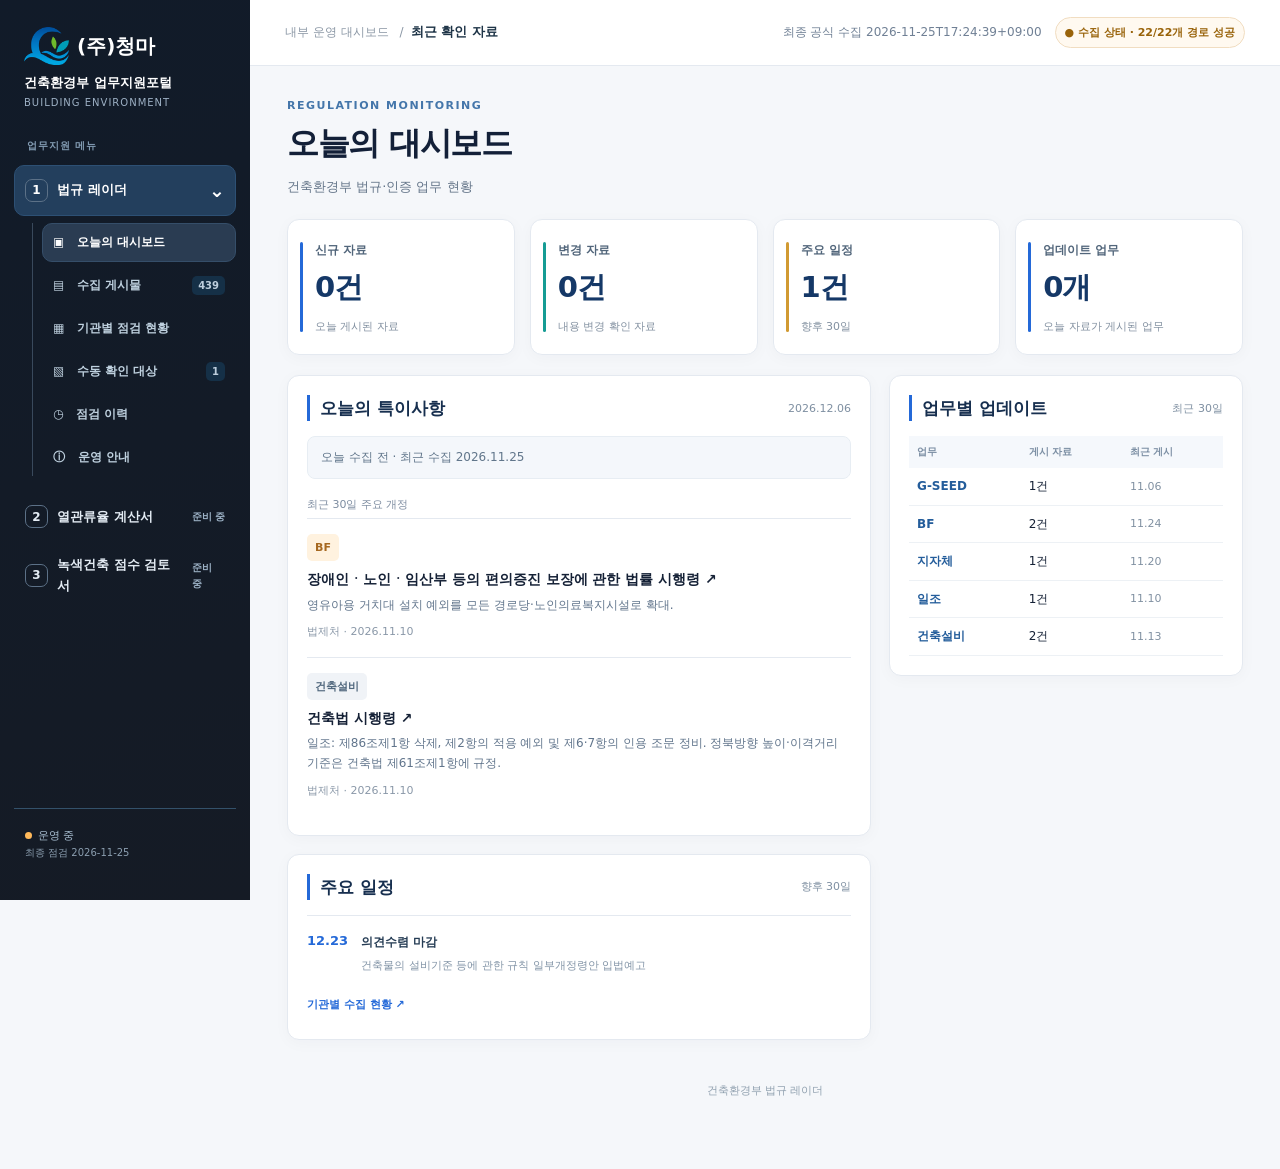
==== commit c461158d: "Publish verified law radar snapshot" ====
--- a/index.html
+++ b/index.html
@@ -127,7 +127,7 @@
 <h2 id="kpi-title">통계 상세 목록</h2><p class="kpi-note" id="kpi-note"></p>
 <div class="kpi-filters"><input type="search" id="kpi-search" placeholder="기관명 검색" aria-label="기관명 검색"><select id="kpi-filter" aria-label="수집 상태"><option value="all">전체 상태</option><option value="checked">성공</option><option value="pending">확인 필요</option></select></div>
 <div id="kpi-count" class="kpi-count"></div><div id="kpi-list"></div></div></div>
-<script id="radar-data" type="application/json">{"generated_at":"2026-11-24T17:22:38+09:00","last_source_check":"2026-11-24","snapshot":true,"important_disclaimer":"공개 사이트 운영 중 · 검증된 일부 수집 경로만 확인 · 표시 대상 전체 점검 미완료","summary":{"target_sites":36,"verified_full_listing_channels":14,"city_publication_cities":7,"city_publication_records":18,"city_query_last_success":16,"city_query_total":17,"manual_cities":1},"source_success":22,"source_active":22,"records":[{"key":"bf_notice:9285032428533a731bd4f585","group":"BF","source":"한국장애인개발원 BF · 공지사항","channel":"공지사항 전체 목록","post_id":"9285032428533a731bd4f585","title":"장애물 없는 생활환경(BF) 인증 해설서(공원) 마련을 위한 간담회 개최 안내","date":"2026-11-24","url":"https://www.koddi.or.kr/bf/board/noticeBoardList.do","document_category":"해설·매뉴얼","origin_category":"인증·운영기관","link_type":"board","attachments":[],"description":"「장애물 없는 생활환경(BF) 인증 해설서(공원) 마련을 위한 간담회 개최 안내」에 관한 자료입니다.","detail_verified":false,"coverage":"전체 게시물 목록 확인 · 첨부 본문 미검증","id_verified":true,"verified_update":false,"work_categories":["BF"],"summary_basis":"metadata"},{"key":"CITY_S14:54b06495293eafd6c4a52439","group":"지자체","source":"대구광역시 · 공식 통합검색","channel":"대구광역시 · 공식 검색 게시물","post_id":"54b06495293eafd6c4a52439","title":"대구광역시 녹색건축물 설계기준 개정에 따른 행정예고","date":"2026-11-20","url":"https://www.daegu.go.kr/index.do?menu_id=00940170&menu_link=/front/daeguSidoGosi/daeguSidoGosiView.do&sno=47297&gosi_gbn=A","document_category":"예고·공고","origin_category":"지자체","link_type":"direct","attachments":[],"description":"「대구광역시 녹색건축물 설계기준 개정에 따른」에 대한 행정예고입니다.","detail_verified":false,"coverage":"최근 일부 목록 또는 RSS 확인","id_verified":true,"verified_update":false,"work_categories":["지자체"],"summary_basis":"metadata"},{"key":"molit_notice_recent:e7b243856bcdba074f8f9a45","group":"건축설비","source":"국토교통부 · 입법·행정예고 최근 목록","channel":"입법·행정예고 일부 목록","post_id":"e7b243856bcdba074f8f9a45","title":"건축물의 설비기준 등에 관한 규칙 일부개정령안 입법예고","date":"2026-11-13","url":"https://www.molit.go.kr/USR/law/m_46/lst.jsp?lcmspage=1&psize=10","document_category":"예고·공고","origin_category":"중앙부처","link_type":"board","attachments":[],"description":"「건축물의 설비기준 등에 관한 규칙 일부개정령안」에 대한 입법예고입니다. 담당 부서: 녹색건축과. 의견 제출 기간: 2026-11-13 ~ 2026-12-23.","detail_verified":false,"coverage":"최근 일부 목록 또는 RSS 확인","id_verified":true,"verified_update":false,"work_categories":["건축설비"],"summary_basis":"metadata"},{"key":"DEPT_LAW_law:LAW_NATIONAL_2026:291667","group":"BF","source":"법제처 · 부서 업무별 법령·행정규칙 검색","channel":"현행 기준 참고자료","post_id":"LAW_NATIONAL_2026:291667","title":"장애인ㆍ노인ㆍ임산부 등의 편의증진 보장에 관한 법률 시행령","date":"2026-11-10","url":"https://www.law.go.kr/LSW/lsInfoP.do?lsiSeq=291667","document_category":"기타 실무","origin_category":"중앙부처","link_type":"direct","attachments":[],"description":"영유아용 거치대 설치 예외를 모든 경로당·노인의료복지시설로 확대. 장애인전용주차구역 주차표지 발급 대상을 주·야간보호기관 차량 및 장애아동 가정위탁 보호자 차량 등으로 확대. 가정위탁 보호 종료 후 주차표지 부정 사용 시 회수 사유 신설.","detail_verified":false,"coverage":"현행 기준 참고자료 · 시행 2026-11-10 · 원문·부칙·적용범위 별도 검토","id_verified":true,"verified_update":false,"work_categories":["BF"],"reference_kind":"current","effective_at":"2026-11-10","summary_basis":"official_content","official_summary":{"document_key":"law:291667","title":"장애인ㆍ노인ㆍ임산부 등의 편의증진 보장에 관한 법률 시행령","published_at":"2026-11-10","effective_at":"2026-11-10","checked_at":"2026-11-17","summary":"영유아용 거치대 설치 예외를 모든 경로당·노인의료복지시설로 확대. 장애인전용주차구역 주차표지 발급 대상을 주·야간보호기관 차량 및 장애아동 가정위탁 보호자 차량 등으로 확대. 가정위탁 보호 종료 후 주차표지 부정 사용 시 회수 사유 신설.","changes":["영유아용 거치대 설치 예외를 모든 경로당·노인의료복지시설로 확대.","장애인전용주차구역 주차표지 발급 대상을 주·야간보호기관 차량 및 장애아동 가정위탁 보호자 차량 등으로 확대.","가정위탁 보호 종료 후 주차표지 부정 사용 시 회수 사유 신설."],"work_insights":[{"work":"BF","reason":"장애인 편의시설 설치기준과 장애인전용주차구역 운영기준을 규정.","changes":["영유아용 거치대 설치 예외를 모든 경로당·노인의료복지시설로 확대.","장애인전용주차구역 주차표지 발급 대상을 주·야간보호기관 차량 및 장애아동 가정위탁 보호자 차량 등으로 확대.","가정위탁 보호 종료 후 주차표지 부정 사용 시 회수 사유 신설."]}],"sources":[{"label":"공식 개정문·개정이유","url":"https://www.law.go.kr/LSW/lsInfoP.do?lsiSeq=291667&lsId=&efYd=20261110&chrClsCd=010202&urlMode=lsEfInfoR&viewCls=lsRvsDocInfoR&ancYnChk=0"},{"label":"현행 원문","url":"https://www.law.go.kr/LSW/lsInfoP.do?lsiSeq=291667"}],"evidence_sha256":"681d17d8fb8b1ab97ab1171eb3e1d51e7979db82b968d865bb2a7cf9498b944a"}},{"key":"DEPT_CURRENT_law:LAW_NATIONAL_2026:291715","group":"건축설비","source":"법제처 · 업무별 핵심 현행 기준 · 발행일 제한 없음","channel":"현행 기준 참고자료","post_id":"LAW_NATIONAL_2026:291715","title":"건축법 시행령","date":"2026-11-10","url":"https://www.law.go.kr/LSW/lsInfoP.do?lsiSeq=291715","document_category":"기타 실무","origin_category":"중앙부처","link_type":"direct","attachments":[],"description":"일조 높이 제한을 건축법에 직접 규정한 개정에 맞춰 시행령 제86조를 정비하고, 다세대·다가구주택의 용적률 완화 대상과 용도분류 기준 등을 조정한 개정입니다.","detail_verified":false,"coverage":"현행 기준 참고자료 · 시행 2026-11-12 · 원문·부칙·적용범위 별도 검토","id_verified":true,"verified_update":false,"work_categories":["건축설비","일조"],"reference_kind":"current","effective_at":"2026-11-12","summary_basis":"official_content","official_summary":{"document_key":"law:291715","title":"건축법 시행령","published_at":"2026-11-10","effective_at":"2026-11-12","checked_at":"2026-11-17","summary":"일조 높이 제한을 건축법에 직접 규정한 개정에 맞춰 시행령 제86조를 정비하고, 다세대·다가구주택의 용적률 완화 대상과 용도분류 기준 등을 조정한 개정입니다.","changes":["일조: 제86조제1항 삭제, 제2항의 적용 예외 및 제6·7항의 인용 조문 정비. 정북방향 높이·이격거리 기준은 건축법 제61조제1항에 규정.","주택: 다세대주택 주민공동시설의 용적률 완화 대상 추가. 다가구주택 층수 및 다세대·다가구주택 면적 관련 용도분류 기준 완화."],"work_insights":[{"work":"일조","reason":"제86조에서 일조 확보를 위한 높이 제한과 공동주택의 채광·인동간격을 규정.","changes":["제86조제1항 삭제. 정북방향 높이·이격거리 기준은 건축법 제61조제1항에 직접 규정.","제86조제2항의 적용 예외 정비. 제6·7항의 인용 조문을 건축법 제61조제1항 및 시행령 제86조제2항으로 변경."],"key_points":["정북 이격거리: 전용·일반주거지역에서는 건축법 제61조제1항의 범위에서 조례가 정하는 거리를 적용합니다. 높이 10m 이하 부분은 1.5m 이상, 10m 초과 17m 이하 부분은 5m 이상, 17m 초과 부분은 각 부분 높이의 1/2 이상입니다.","예외·별도 기준: 정북 인접 대지가 주거지역이 아닌 경우 등의 예외는 시행령 제86조제2항을, 공동주택의 채광·인동간격은 같은 조 제3항을 함께 적용합니다.","적용 시점: 상위법 부칙 제4조에 따라 개정된 제61조제1항은 2026-11-12 이후 건축허가 신청(허가를 위한 건축위원회 심의 신청 포함) 또는 건축신고를 하는 경우부터 적용합니다. 기존 사업에 일괄 소급 적용하는 내용으로 읽으면 안 됩니다."],"practical_impact":"일조 검토서의 근거를 종전 시행령 제86조제1항만으로 쓰던 경우 건축법 제61조제1항과 현행 시행령 제86조를 연결해 정리하고, 해당 사업의 신청 시점·용도지역·건축조례에 맞춰 높이별 이격거리를 대조할 수 있습니다."},{"work":"건축설비","reason":"제87조에서 급수·배수·냉난방·환기 등 건축설비의 설치 원칙과 기술기준의 위임 근거를 규정.","changes":["2026-11-10 개정문에 제87조의 직접 개정 없음. 주요 변경은 제86조의 일조 규정과 주택 용도분류 기준."],"key_points":["제87조는 설비 설치 시 안전·방화·위생·에너지 이용과 유지관리의 기본 원칙을 정하고, 구체적인 설치 기술기준을 국토교통부령에 위임합니다.","이번 개정에서는 별도로 일조 높이 제한의 조문 정비와 다세대·다가구주택 관련 기준 조정이 이뤄졌습니다."],"practical_impact":"설비 설계기준을 확인할 때는 제87조와 해당 설비 관련 부령을 연결해 보고, 이번 개정의 일조 변경은 일조 업무 항목에서 구분해 볼 수 있습니다."}],"sources":[{"label":"건축법 시행령 제86·87조 및 부칙","url":"https://www.law.go.kr/LSW/lsInfoP.do?lsiSeq=291715"},{"label":"이번 개정이유·개정문 (대통령령 제36817호)","url":"https://www.law.go.kr/LSW/lsInfoP.do?lsiSeq=291715&lsId=&efYd=20261112&chrClsCd=010202&urlMode=lsEfInfoR&viewCls=lsRvsDocInfoR&ancYnChk=0"},{"label":"건축법 제61조 및 2026-08-11 개정 부칙 제4조","url":"https://www.law.go.kr/LSW/lsInfoP.do?lsiSeq=288701"}]}},{"key":"gseed_files:6568dc046f493528cf5b1663","group":"G-SEED","source":"G-SEED · 공개자료실","channel":"공개자료","post_id":"6568dc046f493528cf5b1663","title":"녹색건축 인증기준 개정안 해설서 초안 게시 및 의견수렴","date":"2026-11-06","url":"https://www.gseed.or.kr/openFileDetailPage.do?bbsCnt=10&bbsId=2678&pageNum=1&rnum=39","document_category":"예고·공고","origin_category":"인증·운영기관","link_type":"direct","attachments":[],"description":"녹색건축 인증기준 개정안(G-SEED 2027(가칭)) 해설서에 대한 의견수렴을 위해 초안을 게시하오니, 관련 내용을 검토하시고 의견을 주시기 바랍니다. 의견이 있으신 경우, 2026년 12월 31일까지 운영기관 대표메일(greenbuildingcenter@kict.re.kr)로 보내주시기 바라며, 수렴된 의견을 검토하고 필요한 사항을 반영하여 최종 해설서를 배포할 예정입니다. ※ 첨부된 ZIP 파일의 압축을 해제한 후, 폴더 내 「해설서 보기.html」 파일을 실행하시면 크롬(Chrome), 엣지(Edge) 등 웹 브라우저에서 해설서를 확인하실 수 있습니다. ※ 해설서 내 의견작성과 의견보내기 기능을 이용하여 작성된 의견을 구글시트에 복사넣기 해주시면, 항목별 담당자가 확인 후 의견 반영여부 등 검토한 결과까지 확인 가능합니다. 붙임.","detail_verified":false,"coverage":"전체 게시물 목록 확인 · 첨부 본문 미검증","id_verified":true,"verified_update":false,"work_categories":["G-SEED"],"summary_basis":"excerpt"},{"key":"CITY_S19:c4df09ab27055052daf0259b","group":"지자체","source":"세종특별자치시 · 공식 통합검색","channel":"세종특별자치시 · 공식 검색 게시물","post_id":"c4df09ab27055052daf0259b","title":"녹색건축물 설계기준 이해 돕는 안내 책자 배포","date":"2026-10-29","url":"https://www.sejong.go.kr/bbs/R0079/view.do?nttId=B000000163790Cv0rU5v","document_category":"해설·매뉴얼","origin_category":"지자체","link_type":"direct","attachments":[],"description":"「녹색건축물 설계기준 이해 돕는 안내 책자 배포」에 관한 자료입니다.","detail_verified":false,"coverage":"최근 일부 목록 또는 RSS 확인","id_verified":true,"verified_update":false,"work_categories":["지자체"],"summary_basis":"metadata"},{"key":"CITY_S19:9648518628106e36d11d9926","group":"지자체","source":"세종특별자치시 · 공식 통합검색","channel":"세종특별자치시 · 공식 검색 게시물","post_id":"9648518628106e36d11d9926","title":"세종특별자치시_녹색건축물_설계기준_매뉴얼.pdf","date":"2026-10-28","url":"https://www.sejong.go.kr/cmm/fms/FileDown.do?atchFileId=FILE_0000472696Dzqq7&fileSn=0","document_category":"해설·매뉴얼","origin_category":"지자체","link_type":"direct","attachments":[],"description":"「세종특별자치시_녹색건축물_설계기준_매뉴얼.pdf」에 관한 자료입니다.","detail_verified":false,"coverage":"최근 일부 목록 또는 RSS 확인","id_verified":true,"verified_update":false,"work_categories":["지자체"],"summary_basis":"metadata"},{"key":"zeb_notice_recent:e7577706fb52c32261176c58","group":"ZEB","source":"제로에너지건축물 통합 인증시스템 · ZEB 공지사항 첫 페이지","channel":"공지 일부 목록","post_id":"e7577706fb52c32261176c58","title":"제로에너지건축물(ZEB) 대지외 재생에너지 활용 시범사업 추가 선정 2차 공고","date":"2026-10-07","url":"https://zeb.energy.or.kr/BC/BC04/BC04_01_001_view.do?no=281","document_category":"예고·공고","origin_category":"인증·운영기관","link_type":"direct","attachments":[],"description":"「제로에너지건축물(ZEB) 대지외 재생에너지 활용 시범사업 추가 선정 2차 공고」에 관한 자료입니다.","detail_verified":false,"coverage":"최근 일부 목록 또는 RSS 확인","id_verified":true,"verified_update":false,"work_categories":["ZEB"],"summary_basis":"metadata"},{"key":"bf_notice:236154d490f43a2c0e1e7298","group":"BF","source":"한국장애인개발원 BF · 공지사항","channel":"공지사항 전체 목록","post_id":"236154d490f43a2c0e1e7298","title":"[공지] 장애물 없는 생활환경(BF) 인증업무 이관에 따른 인증 절차 진행 신청 안내","date":"2026-10-06","url":"https://www.koddi.or.kr/bf/board/noticeBoardList.do","document_category":"해설·매뉴얼","origin_category":"인증·운영기관","link_type":"board","attachments":[],"description":"「[공지] 장애물 없는 생활환경(BF) 인증업무 이관에 따른 인증 절차 진행 신청 안내」에 관한 자료입니다.","detail_verified":false,"coverage":"전체 게시물 목록 확인 · 첨부 본문 미검증","id_verified":true,"verified_update":false,"work_categories":["BF"],"summary_basis":"metadata"},{"key":"DEPT_CURRENT_law:LAW_NATIONAL_2026:289879","group":"BF","source":"법제처 · 업무별 핵심 현행 기준 · 발행일 제한 없음","channel":"현행 기준 참고자료","post_id":"LAW_NATIONAL_2026:289879","title":"장애물 없는 생활환경 인증에 관한 규칙","date":"2026-09-15","url":"https://www.law.go.kr/LSW/lsInfoP.do?lsiSeq=289879","document_category":"기타 실무","origin_category":"중앙부처","link_type":"direct","attachments":[],"description":"개인 인증기관 지정 신청자의 사업자등록증을 행정정보 공동이용 확인 대상에서 제외. 제11조제1항 및 별지 제5호서식에 사업자등록증 사본 직접 제출 항목 신설.","detail_verified":false,"coverage":"현행 기준 참고자료 · 시행 2026-09-15 · 원문·부칙·적용범위 별도 검토","id_verified":true,"verified_update":false,"work_categories":["BF"],"reference_kind":"current","effective_at":"2026-09-15","summary_basis":"official_content","official_summary":{"document_key":"law:289879","title":"장애물 없는 생활환경 인증에 관한 규칙","published_at":"2026-09-15","effective_at":"2026-09-15","checked_at":"2026-11-17","summary":"개인 인증기관 지정 신청자의 사업자등록증을 행정정보 공동이용 확인 대상에서 제외. 제11조제1항 및 별지 제5호서식에 사업자등록증 사본 직접 제출 항목 신설.","changes":["개인 인증기관 지정 신청자의 사업자등록증을 행정정보 공동이용 확인 대상에서 제외.","제11조제1항 및 별지 제5호서식에 사업자등록증 사본 직접 제출 항목 신설."],"work_insights":[{"work":"BF","reason":"BF 인증 신청·심사와 인증기관 지정 절차를 규정.","changes":["개인 인증기관 지정 신청자의 사업자등록증을 행정정보 공동이용 확인 대상에서 제외.","제11조제1항 및 별지 제5호서식에 사업자등록증 사본 직접 제출 항목 신설."]}],"sources":[{"label":"공식 개정문·개정이유","url":"https://www.law.go.kr/LSW/lsInfoP.do?lsiSeq=289879&lsId=&efYd=20260915&chrClsCd=010202&urlMode=lsEfInfoR&viewCls=lsRvsDocInfoR&ancYnChk=0"},{"label":"현행 원문","url":"https://www.law.go.kr/LSW/lsInfoP.do?lsiSeq=289879"}],"evidence_sha256":"767b86fd4a074562fbf9370fd6180fbf8e391545c8c8e30350c1050bbdb3b608"}},{"key":"bf_notice:2aa4ead7ea85e51c4ab24da2","group":"BF","source":"한국장애인개발원 BF · 공지사항","channel":"공지사항 전체 목록","post_id":"2aa4ead7ea85e51c4ab24da2","title":"[공지] 강원지부 BF인증 업무 관련 문의처 변경 안내","date":"2026-09-07","url":"https://www.koddi.or.kr/bf/board/noticeBoardList.do","document_category":"해설·매뉴얼","origin_category":"인증·운영기관","link_type":"board","attachments":[],"description":"「[공지] 강원지부 BF인증 업무 관련 문의처 변경 안내」에 관한 자료입니다.","detail_verified":false,"coverage":"전체 게시물 목록 확인 · 첨부 본문 미검증","id_verified":true,"verified_update":false,"work_categories":["BF"],"summary_basis":"metadata"},{"key":"DEPT_LAW_law:LAW_NATIONAL_2026:289011","group":"건축설비","source":"법제처 · 부서 업무별 법령·행정규칙 검색","channel":"현행 기준 참고자료","post_id":"LAW_NATIONAL_2026:289011","title":"건축물의 설비기준 등에 관한 규칙","date":"2026-08-24","url":"https://www.law.go.kr/LSW/lsInfoP.do?lsiSeq=289011","document_category":"기타 실무","origin_category":"중앙부처","link_type":"direct","attachments":[],"description":"별도 환기설비가 있는 욕실·화장실을 각 실 필요 환기량 합계 산정에서 제외 가능. 데이터센터의 승용승강기 대수 산정 시 서버실·전산실 면적 제외. 급수관 위생안전기준과 수도용 자재·제품 관련 인용 조문 정비.","detail_verified":false,"coverage":"현행 기준 참고자료 · 시행 2026-08-24 · 원문·부칙·적용범위 별도 검토","id_verified":true,"verified_update":false,"work_categories":["건축설비"],"reference_kind":"current","effective_at":"2026-08-24","summary_basis":"official_content","official_summary":{"document_key":"law:289011","title":"건축물의 설비기준 등에 관한 규칙","published_at":"2026-08-24","effective_at":"2026-08-24","checked_at":"2026-11-17","summary":"별도 환기설비가 있는 욕실·화장실을 각 실 필요 환기량 합계 산정에서 제외 가능. 데이터센터의 승용승강기 대수 산정 시 서버실·전산실 면적 제외. 급수관 위생안전기준과 수도용 자재·제품 관련 인용 조문 정비.","changes":["별도 환기설비가 있는 욕실·화장실을 각 실 필요 환기량 합계 산정에서 제외 가능.","데이터센터의 승용승강기 대수 산정 시 서버실·전산실 면적 제외.","급수관 위생안전기준과 수도용 자재·제품 관련 인용 조문 정비."],"work_insights":[{"work":"건축설비","reason":"건축물의 급수·환기·승강기 등 설비 설치기준을 규정.","changes":["별도 환기설비가 있는 욕실·화장실을 각 실 필요 환기량 합계 산정에서 제외 가능.","데이터센터의 승용승강기 대수 산정 시 서버실·전산실 면적 제외.","급수관 위생안전기준과 수도용 자재·제품 관련 인용 조문 정비."]}],"sources":[{"label":"공식 개정문·개정이유","url":"https://www.law.go.kr/LSW/lsInfoP.do?lsiSeq=289011&lsId=&efYd=20260824&chrClsCd=010202&urlMode=lsEfInfoR&viewCls=lsRvsDocInfoR&ancYnChk=0"},{"label":"현행 원문","url":"https://www.law.go.kr/LSW/lsInfoP.do?lsiSeq=289011"}],"evidence_sha256":"cb53e9131de103d2625c0606f346e5acfb7869e90859230adb010e4d6809502b"}},{"key":"bf_notice:838e4ab6104fbdb73e961f36","group":"BF","source":"한국장애인개발원 BF · 공지사항","channel":"공지사항 전체 목록","post_id":"838e4ab6104fbdb73e961f36","title":"[공지] (사)한국건축시공기술사협회 BF인증 업무 종료 안내","date":"2026-08-04","url":"https://www.koddi.or.kr/bf/board/noticeBoardList.do","document_category":"해설·매뉴얼","origin_category":"인증·운영기관","link_type":"board","attachments":[],"description":"「[공지] (사)한국건축시공기술사협회 BF인증 업무 종료 안내」에 관한 자료입니다.","detail_verified":false,"coverage":"전체 게시물 목록 확인 · 첨부 본문 미검증","id_verified":true,"verified_update":false,"work_categories":["BF"],"summary_basis":"metadata"},{"key":"zeb_notice_recent:8633aa9e1bb70df687937c3d","group":"ZEB","source":"제로에너지건축물 통합 인증시스템 · ZEB 공지사항 첫 페이지","channel":"공지 일부 목록","post_id":"8633aa9e1bb70df687937c3d","title":"2026년도 제로에너지건축물 에너지 최적화 컨설팅 지원사업 공고","date":"2026-07-31","url":"https://zeb.energy.or.kr/BC/BC04/BC04_01_001_view.do?no=221","document_category":"예고·공고","origin_category":"인증·운영기관","link_type":"direct","attachments":[],"description":"「2026년도 제로에너지건축물 에너지 최적화 컨설팅 지원사업 공고」에 관한 자료입니다.","detail_verified":false,"coverage":"최근 일부 목록 또는 RSS 확인","id_verified":true,"verified_update":false,"work_categories":["ZEB"],"summary_basis":"metadata"},{"key":"DEPT_LAW_law:LAW_NATIONAL_2026:288501","group":"건축설비","source":"법제처 · 부서 업무별 법령·행정규칙 검색","channel":"현행 기준 참고자료","post_id":"LAW_NATIONAL_2026:288501","title":"주택건설기준 등에 관한 규칙","date":"2026-07-29","url":"https://www.law.go.kr/LSW/lsInfoP.do?lsiSeq=288501","document_category":"기타 실무","origin_category":"중앙부처","link_type":"direct","attachments":[],"description":"주거환경에 지장이 없다고 사업계획승인권자가 인정하는 경우 자동이송주차장치를 포함한 기계식주차장 설치 허용. 2026-07-29 이후 사업계획승인 신청 등에 적용. 변경승인은 입주자 모집공고 전 신청으로 한정.","detail_verified":false,"coverage":"현행 기준 참고자료 · 시행 2026-07-29 · 원문·부칙·적용범위 별도 검토","id_verified":true,"verified_update":false,"work_categories":["건축설비"],"reference_kind":"current","effective_at":"2026-07-29","summary_basis":"official_content","official_summary":{"document_key":"law:288501","title":"주택건설기준 등에 관한 규칙","published_at":"2026-07-29","effective_at":"2026-07-29","checked_at":"2026-11-17","summary":"주거환경에 지장이 없다고 사업계획승인권자가 인정하는 경우 자동이송주차장치를 포함한 기계식주차장 설치 허용. 2026-07-29 이후 사업계획승인 신청 등에 적용. 변경승인은 입주자 모집공고 전 신청으로 한정.","changes":["주거환경에 지장이 없다고 사업계획승인권자가 인정하는 경우 자동이송주차장치를 포함한 기계식주차장 설치 허용.","2026-07-29 이후 사업계획승인 신청 등에 적용. 변경승인은 입주자 모집공고 전 신청으로 한정."],"work_insights":[{"work":"건축설비","reason":"공동주택 주차장의 구조·설비 등 주택건설 세부기준을 규정.","changes":["주거환경에 지장이 없다고 사업계획승인권자가 인정하는 경우 자동이송주차장치를 포함한 기계식주차장 설치 허용.","2026-07-29 이후 사업계획승인 신청 등에 적용. 변경승인은 입주자 모집공고 전 신청으로 한정."]}],"sources":[{"label":"공식 개정문·개정이유","url":"https://www.law.go.kr/LSW/lsInfoP.do?lsiSeq=288501&lsId=&efYd=20260729&chrClsCd=010202&urlMode=lsEfInfoR&viewCls=lsRvsDocInfoR&ancYnChk=0"},{"label":"현행 원문","url":"https://www.law.go.kr/LSW/lsInfoP.do?lsiSeq=288501"}],"evidence_sha256":"a0a82cdf29d19e8b3356f61f7d207daa0e4c0a3cd46090e4bf23a4eb0021c4ec"}},{"key":"bf_certification_files:a6f7102351a6c486bf9efd3d","group":"BF","source":"한국장애인개발원 BF · 인증 자료실","channel":"인증자료 전체 목록","post_id":"a6f7102351a6c486bf9efd3d","title":"장애물 없는 생활환경 인증 인증기관 업무처리 규칙","date":"2026-07-14","url":"https://www.koddi.or.kr/bf/data/cfDataList.do","document_category":"기타 실무","origin_category":"인증·운영기관","link_type":"board","attachments":[],"description":"「장애물 없는 생활환경 인증 인증기관 업무처리 규칙」에 관한 자료입니다.","detail_verified":false,"coverage":"전체 게시물 목록 확인 · 첨부 본문 미검증","id_verified":true,"verified_update":false,"work_categories":["BF"],"summary_basis":"metadata"},{"key":"DEPT_CURRENT_admrul:LAW_ADMIN_RULE_2026:2100000282390","group":"에절","source":"법제처 · 업무별 핵심 현행 기준 · 발행일 제한 없음","channel":"현행 기준 참고자료","post_id":"LAW_ADMIN_RULE_2026:2100000282390","title":"건축물의 에너지절약설계기준","date":"2026-07-08","url":"https://www.law.go.kr/LSW/admRulInfoP.do?admRulSeq=2100000282390","document_category":"기타 실무","origin_category":"중앙부처","link_type":"direct","attachments":[],"description":"산업통상자원부·환경부 명칭을 기후에너지환경부로 변경. 개정 범위: 제5·6·8·10·12조 및 별지 제1호서식의 부처명 정비.","detail_verified":false,"coverage":"현행 기준 참고자료 · 시행 2026-07-08 · 원문·부칙·적용범위 별도 검토","id_verified":true,"verified_update":false,"work_categories":["에절","ECO2"],"reference_kind":"current","effective_at":"2026-07-08","summary_basis":"official_content","official_summary":{"document_key":"admrul:2100000282390","title":"건축물의 에너지절약설계기준","published_at":"2026-07-08","effective_at":"2026-07-08","checked_at":"2026-11-17","summary":"산업통상자원부·환경부 명칭을 기후에너지환경부로 변경. 개정 범위: 제5·6·8·10·12조 및 별지 제1호서식의 부처명 정비.","changes":["산업통상자원부·환경부 명칭을 기후에너지환경부로 변경.","개정 범위: 제5·6·8·10·12조 및 별지 제1호서식의 부처명 정비."],"work_insights":[{"work":"에절","reason":"건축물 에너지절약계획 및 에너지성능 평가와 관련된 설계기준을 규정.","changes":["산업통상자원부·환경부 명칭을 기후에너지환경부로 변경.","개정 범위: 제5·6·8·10·12조 및 별지 제1호서식의 부처명 정비."]},{"work":"ECO2","reason":"건축물 에너지절약계획 및 에너지성능 평가와 관련된 설계기준을 규정.","changes":["산업통상자원부·환경부 명칭을 기후에너지환경부로 변경.","개정 범위: 제5·6·8·10·12조 및 별지 제1호서식의 부처명 정비."]}],"sources":[{"label":"공식 개정문·개정이유","url":"https://www.law.go.kr/LSW/admRulLsInfoP.do?admRulSeq=2100000282390&chrClsCd=&urlMode=admRulRvsInfoR"},{"label":"현행 원문","url":"https://www.law.go.kr/LSW/admRulInfoP.do?admRulSeq=2100000282390"}],"evidence_sha256":"cdb4ada12cb3f8b8ef0396b7e343e299e83103df9975c992ae02dd740d74ee60"}},{"key":"DEPT_CURRENT_admrul:LAW_ADMIN_RULE_2026:2100000282378","group":"건강친화","source":"법제처 · 업무별 핵심 현행 기준 · 발행일 제한 없음","channel":"현행 기준 참고자료","post_id":"LAW_ADMIN_RULE_2026:2100000282378","title":"건강친화형 주택 건설기준","date":"2026-07-08","url":"https://www.law.go.kr/LSW/admRulInfoP.do?admRulSeq=2100000282378","document_category":"기타 실무","origin_category":"중앙부처","link_type":"direct","attachments":[],"description":"별표 1·3의 환경부 명칭을 기후에너지환경부로 변경. 별표 3의 산업통상자원부 명칭을 산업통상부로 변경.","detail_verified":false,"coverage":"현행 기준 참고자료 · 시행 2026-07-08 · 원문·부칙·적용범위 별도 검토","id_verified":true,"verified_update":false,"work_categories":["건강친화","건축설비"],"reference_kind":"current","effective_at":"2026-07-08","summary_basis":"official_content","official_summary":{"document_key":"admrul:2100000282378","title":"건강친화형 주택 건설기준","published_at":"2026-07-08","effective_at":"2026-07-08","checked_at":"2026-11-17","summary":"별표 1·3의 환경부 명칭을 기후에너지환경부로 변경. 별표 3의 산업통상자원부 명칭을 산업통상부로 변경.","changes":["별표 1·3의 환경부 명칭을 기후에너지환경부로 변경.","별표 3의 산업통상자원부 명칭을 산업통상부로 변경."],"work_insights":[{"work":"건강친화","reason":"공동주택의 실내공기질과 건강친화형 주택 건설기준을 규정.","changes":["별표 1·3의 환경부 명칭을 기후에너지환경부로 변경.","별표 3의 산업통상자원부 명칭을 산업통상부로 변경."]},{"work":"건축설비","reason":"공동주택의 실내공기질과 건강친화형 주택 건설기준을 규정.","changes":["별표 1·3의 환경부 명칭을 기후에너지환경부로 변경.","별표 3의 산업통상자원부 명칭을 산업통상부로 변경."]}],"sources":[{"label":"공식 개정문·개정이유","url":"https://www.law.go.kr/LSW/admRulLsInfoP.do?admRulSeq=2100000282378&chrClsCd=&urlMode=admRulRvsInfoR"},{"label":"현행 원문","url":"https://www.law.go.kr/LSW/admRulInfoP.do?admRulSeq=2100000282378"}],"evidence_sha256":"891b4d027766fae75d01b63d84a60e694a915e8a5ca67c315820417297b9c684"}},{"key":"DEPT_CURRENT_admrul:LAW_ADMIN_RULE_2026:2100000282336","group":"에절","source":"법제처 · 업무별 핵심 현행 기준 · 발행일 제한 없음","channel":"현행 기준 참고자료","post_id":"LAW_ADMIN_RULE_2026:2100000282336","title":"에너지절약형 친환경주택의 건설기준","date":"2026-07-08","url":"https://www.law.go.kr/LSW/admRulInfoP.do?admRulSeq=2100000282336","document_category":"기타 실무","origin_category":"중앙부처","link_type":"direct","attachments":[],"description":"제7조의 환경부장관 명칭을 기후에너지환경부장관으로 변경. 제7조의 산업통상자원부 명칭을 산업통상부로 변경.","detail_verified":false,"coverage":"현행 기준 참고자료 · 시행 2026-07-08 · 원문·부칙·적용범위 별도 검토","id_verified":true,"verified_update":false,"work_categories":["에절","친환경주택"],"reference_kind":"current","effective_at":"2026-07-08","summary_basis":"official_content","official_summary":{"document_key":"admrul:2100000282336","title":"에너지절약형 친환경주택의 건설기준","published_at":"2026-07-08","effective_at":"2026-07-08","checked_at":"2026-11-17","summary":"제7조의 환경부장관 명칭을 기후에너지환경부장관으로 변경. 제7조의 산업통상자원부 명칭을 산업통상부로 변경.","changes":["제7조의 환경부장관 명칭을 기후에너지환경부장관으로 변경.","제7조의 산업통상자원부 명칭을 산업통상부로 변경."],"work_insights":[{"work":"에절","reason":"친환경주택의 에너지절약 설계와 성능기준을 규정.","changes":["제7조의 환경부장관 명칭을 기후에너지환경부장관으로 변경.","제7조의 산업통상자원부 명칭을 산업통상부로 변경."]},{"work":"친환경주택","reason":"친환경주택의 에너지절약 설계와 성능기준을 규정.","changes":["제7조의 환경부장관 명칭을 기후에너지환경부장관으로 변경.","제7조의 산업통상자원부 명칭을 산업통상부로 변경."]}],"sources":[{"label":"공식 개정문·개정이유","url":"https://www.law.go.kr/LSW/admRulLsInfoP.do?admRulSeq=2100000282336&chrClsCd=&urlMode=admRulRvsInfoR"},{"label":"현행 원문","url":"https://www.law.go.kr/LSW/admRulInfoP.do?admRulSeq=2100000282336"}],"evidence_sha256":"222f998a63a507d04dfaed675fab5df5789131c76d1859f57eeaf3e9d877d8e7"}},{"key":"bf_certification_files:f3870c7466b64dcea9ffd647","group":"BF","source":"한국장애인개발원 BF · 인증 자료실","channel":"인증자료 전체 목록","post_id":"f3870c7466b64dcea9ffd647","title":"[2025] 장애물 없는 생활환경(BF) 인증 기준 해설서(건축물)","date":"2026-07-01","url":"https://www.koddi.or.kr/bf/data/cfDataList.do","document_category":"해설·매뉴얼","origin_category":"인증·운영기관","link_type":"board","attachments":[],"description":"「[2025] 장애물 없는 생활환경(BF) 인증 기준 해설서(건축물)」에 관한 자료입니다.","detail_verified":false,"coverage":"전체 게시물 목록 확인 · 첨부 본문 미검증","id_verified":true,"verified_update":false,"work_categories":["BF"],"summary_basis":"metadata"},{"key":"DEPT_KRIEA:KRIEA-133","group":"결로","source":"한국환경건축연구원 · 건축물인증센터 자료실","channel":"건축물인증센터 자료실","post_id":"KRIEA-133","title":"결로방지 성능평가 소개_ver3","date":"2026-07-01","url":"https://green.kriea.re.kr/board/board_view.php?board_id=pds&no=133&page=1","document_category":"기타 실무","origin_category":"인증·운영기관","link_type":"direct","attachments":[],"description":"「결로방지 성능평가 소개_ver3」에 관한 자료입니다.","detail_verified":false,"coverage":"공식 자료실 목록의 제목·게시일 확인 · 본문·첨부 별도","id_verified":true,"verified_update":false,"work_categories":["결로"],"summary_basis":"metadata"},{"key":"DEPT_KRIEA:KRIEA-132","group":"결로","source":"한국환경건축연구원 · 건축물인증센터 자료실","channel":"건축물인증센터 자료실","post_id":"KRIEA-132","title":"결로방지 성능평가 신청서, 신청 접수증 양식 변경","date":"2026-06-30","url":"https://green.kriea.re.kr/board/board_view.php?board_id=pds&no=132&page=1","document_category":"기타 실무","origin_category":"인증·운영기관","link_type":"direct","attachments":[],"description":"「결로방지 성능평가 신청서, 신청 접수증 양식 변경」에 관한 자료입니다.","detail_verified":false,"coverage":"공식 자료실 목록의 제목·게시일 확인 · 본문·첨부 별도","id_verified":true,"verified_update":false,"work_categories":["결로"],"summary_basis":"metadata"},{"key":"DEPT_KRIEA:KRIEA-131","group":"결로","source":"한국환경건축연구원 · 건축물인증센터 자료실","channel":"건축물인증센터 자료실","post_id":"KRIEA-131","title":"공동주택 결로 방지를 위한 설계기준 (개정.26.06.26)","date":"2026-06-30","url":"https://green.kriea.re.kr/board/board_view.php?board_id=pds&no=131&page=1","document_category":"기준·고시","origin_category":"인증·운영기관","link_type":"direct","attachments":[],"description":"「공동주택 결로 방지를 위한 설계기준 (개정.26.06.26)」에 관한 자료입니다.","detail_verified":false,"coverage":"공식 자료실 목록의 제목·게시일 확인 · 본문·첨부 별도","id_verified":true,"verified_update":false,"work_categories":["결로"],"summary_basis":"metadata"},{"key":"DEPT_CURRENT_admrul:LAW_ADMIN_RULE_2026:2100000281108","group":"결로","source":"법제처 · 업무별 핵심 현행 기준 · 발행일 제한 없음","channel":"현행 기준 참고자료","post_id":"LAW_ADMIN_RULE_2026:2100000281108","title":"공동주택 결로 방지를 위한 설계기준","date":"2026-06-26","url":"https://www.law.go.kr/LSW/admRulInfoP.do?admRulSeq=2100000281108","document_category":"기타 실무","origin_category":"중앙부처","link_type":"direct","attachments":[],"description":"TDR 계산에 사용하는 지역별 실외온도 값과 지역구분 수정. 시스템 창호·커튼월 창호 평가방법 마련. 성능평가 신청 절차·신청서 서식 신설 및 컴퓨터 시뮬레이션 인용 국가표준 현행화.","detail_verified":false,"coverage":"현행 기준 참고자료 · 시행 2026-06-26 · 원문·부칙·적용범위 별도 검토","id_verified":true,"verified_update":false,"work_categories":["결로"],"reference_kind":"current","effective_at":"2026-06-26","summary_basis":"official_content","official_summary":{"document_key":"admrul:2100000281108","title":"공동주택 결로 방지를 위한 설계기준","published_at":"2026-06-26","effective_at":"2026-06-26","checked_at":"2026-11-17","summary":"TDR 계산에 사용하는 지역별 실외온도 값과 지역구분 수정. 시스템 창호·커튼월 창호 평가방법 마련. 성능평가 신청 절차·신청서 서식 신설 및 컴퓨터 시뮬레이션 인용 국가표준 현행화.","changes":["TDR 계산에 사용하는 지역별 실외온도 값과 지역구분 수정.","시스템 창호·커튼월 창호 평가방법 마련.","성능평가 신청 절차·신청서 서식 신설 및 컴퓨터 시뮬레이션 인용 국가표준 현행화."],"work_insights":[{"work":"결로","reason":"공동주택의 결로방지 성능과 온도차이비율(TDR) 평가기준을 규정.","changes":["TDR 계산에 사용하는 지역별 실외온도 값과 지역구분 수정.","시스템 창호·커튼월 창호 평가방법 마련.","성능평가 신청 절차·신청서 서식 신설 및 컴퓨터 시뮬레이션 인용 국가표준 현행화."]}],"sources":[{"label":"공식 개정문·개정이유","url":"https://www.law.go.kr/LSW/admRulLsInfoP.do?admRulSeq=2100000281108&chrClsCd=&urlMode=admRulRvsInfoR"},{"label":"현행 원문","url":"https://www.law.go.kr/LSW/admRulInfoP.do?admRulSeq=2100000281108"}],"evidence_sha256":"fd3941a62402a555f6f8e46005020f550dd36e01d56de01e094c5e6ee2211cc2"}},{"key":"bf_notice:66b11d0eac8dffe26189ffbe","group":"BF","source":"한국장애인개발원 BF · 공지사항","channel":"공지사항 전체 목록","post_id":"66b11d0eac8dffe26189ffbe","title":"제8회 유니버설디자인 국제 아이디어 대전 공고(BF인증 특별상 분야)","date":"2026-06-23","url":"https://www.koddi.or.kr/bf/board/noticeBoardList.do","document_category":"예고·공고","origin_category":"인증·운영기관","link_type":"board","attachments":[],"description":"「제8회 유니버설디자인 국제 아이디어 대전 공고(BF인증 특별상 분야)」에 관한 자료입니다.","detail_verified":false,"coverage":"전체 게시물 목록 확인 · 첨부 본문 미검증","id_verified":true,"verified_update":false,"work_categories":["BF"],"summary_basis":"metadata"},{"key":"DEPT_CURRENT_law:LAW_NATIONAL_2026:287429","group":"건강친화","source":"법제처 · 업무별 핵심 현행 기준 · 발행일 제한 없음","channel":"현행 기준 참고자료","post_id":"LAW_NATIONAL_2026:287429","title":"실내공기질 관리법 시행규칙","date":"2026-06-22","url":"https://www.law.go.kr/LSW/lsInfoP.do?lsiSeq=287429","document_category":"기준·고시","origin_category":"중앙부처","link_type":"direct","attachments":[],"description":"규제 재검토기한 해제를 위한 일괄 정비에 따라 제15조제4호의2 삭제.","detail_verified":false,"coverage":"현행 기준 참고자료 · 시행 2026-06-22 · 원문·부칙·적용범위 별도 검토","id_verified":true,"verified_update":false,"work_categories":["건강친화"],"reference_kind":"current","effective_at":"2026-06-22","summary_basis":"official_content","official_summary":{"document_key":"law:287429","title":"실내공기질 관리법 시행규칙","published_at":"2026-06-22","effective_at":"2026-06-22","checked_at":"2026-11-17","summary":"규제 재검토기한 해제를 위한 일괄 정비에 따라 제15조제4호의2 삭제.","changes":["규제 재검토기한 해제를 위한 일괄 정비에 따라 제15조제4호의2 삭제."],"work_insights":[{"work":"건강친화","reason":"실내공기질 관리와 측정 등 세부기준을 규정.","changes":["규제 재검토기한 해제를 위한 일괄 정비에 따라 제15조제4호의2 삭제."]}],"sources":[{"label":"공식 개정문·개정이유","url":"https://www.law.go.kr/LSW/lsInfoP.do?lsiSeq=287429&lsId=&efYd=20260622&chrClsCd=010202&urlMode=lsEfInfoR&viewCls=lsRvsDocInfoR&ancYnChk=0"},{"label":"현행 원문","url":"https://www.law.go.kr/LSW/lsInfoP.do?lsiSeq=287429"}],"evidence_sha256":"b4d6fb08e76418928a2cd3ac107e5127a0bb87192b3849ad025366843ebc2a93"}},{"key":"molit_energy_recent:88d3f54a20c9c99be0fed078","group":"에절","source":"국토교통부 · 행정규칙 제목검색(에너지) 최근 목록","channel":"행정규칙 일부 목록","post_id":"88d3f54a20c9c99be0fed078","title":"친환경주택 에너지절약계획 전문기관 지정 고시 일부개정안","date":"2026-06-10","url":"https://www.molit.go.kr/USR/I0204/m_45/lst.jsp?search=%EC%97%90%EB%84%88%EC%A7%80&srch_usr_titl=Y","document_category":"예고·공고","origin_category":"중앙부처","link_type":"board","attachments":[],"description":"「친환경주택 에너지절약계획 전문기관 지정 고시 일부개정안」에 관한 자료입니다. 담당 부서: 주택건설운영과.","detail_verified":false,"coverage":"최근 일부 목록 또는 RSS 확인","id_verified":true,"verified_update":false,"work_categories":["에절","친환경주택"],"summary_basis":"metadata"},{"key":"gseed_notice:90f4ad403b875d1f5de6d56a","group":"G-SEED","source":"G-SEED · 공지사항","channel":"공지","post_id":"90f4ad403b875d1f5de6d56a","title":"녹색건축인증제도 인증심의위원회 후보단 모집 공고 (접수기간 2026. 07. 27.~ 2026. 08. 28.)","date":"2026-05-20","url":"https://www.gseed.or.kr/boardDetailPage.do?bbsCnt=5&bbsId=2622&pageNum=2&rnum=81","document_category":"예고·공고","origin_category":"인증·운영기관","link_type":"direct","attachments":[],"description":"한국건설기술연구원 녹색건축센터는 녹색건축인증제도(G-SEED) 운영기관으로서 『녹색건축인증에 관한 규칙』 제 3조 제⑤항의 의거하여 다음과 같이 녹색건축「인증심의위원회」 후보단을 구성하고자 하오니 전문지식과 실무경험이 풍부한 전문가분들의 적극적인 참여 바랍니다. 1. 모집 개요 - 녹색건축과 관련된 분야에서 학식과 경험이 풍부한 전문가로서 다음 요건에 해당하며, 녹색건축인증 심의위원 교육과정을 이수한 자로 녹색건축 유관 기관에 재직중인 자에 한하여 지원 가능 2.","detail_verified":false,"coverage":"전체 게시물 목록 확인 · 첨부 본문 미검증","id_verified":true,"verified_update":false,"work_categories":["G-SEED"],"summary_basis":"excerpt"},{"key":"zeb_notice_recent:ae6f5016871295896dd51a71","group":"ZEB","source":"제로에너지건축물 통합 인증시스템 · ZEB 공지사항 첫 페이지","channel":"공지 일부 목록","post_id":"ae6f5016871295896dd51a71","title":"2025년도 제로에너지건축물 에너지 최적화 컨설팅 우수사례집","date":"2026-05-18","url":"https://zeb.energy.or.kr/BC/BC04/BC04_01_001_view.do?no=203","document_category":"기타 실무","origin_category":"인증·운영기관","link_type":"direct","attachments":[],"description":"「2025년도 제로에너지건축물 에너지 최적화 컨설팅 우수사례집」에 관한 자료입니다.","detail_verified":false,"coverage":"최근 일부 목록 또는 RSS 확인","id_verified":true,"verified_update":false,"work_categories":["ZEB"],"summary_basis":"metadata"},{"key":"zeb_notice_recent:59366fbd9e24a6ca80ff82d9","group":"ZEB","source":"제로에너지건축물 통합 인증시스템 · ZEB 공지사항 첫 페이지","channel":"공지 일부 목록","post_id":"59366fbd9e24a6ca80ff82d9","title":"2025년도 제로에너지건축물 인증 기술요소 참고서","date":"2026-05-18","url":"https://zeb.energy.or.kr/BC/BC04/BC04_01_001_view.do?no=204","document_category":"해설·매뉴얼","origin_category":"인증·운영기관","link_type":"direct","attachments":[],"description":"「2025년도 제로에너지건축물 인증 기술요소 참고서」에 관한 자료입니다.","detail_verified":false,"coverage":"최근 일부 목록 또는 RSS 확인","id_verified":true,"verified_update":false,"work_categories":["ZEB"],"summary_basis":"metadata"},{"key":"gseed_notice:40fc3eefd236f951f5ddcde1","group":"G-SEED","source":"G-SEED · 공지사항","channel":"공지","post_id":"40fc3eefd236f951f5ddcde1","title":"2026 대한민국 녹색건축대전 안내 (참가신청 2026.08.14. 까지)","date":"2026-05-06","url":"https://www.gseed.or.kr/boardDetailPage.do?bbsCnt=49&bbsId=2570&pageNum=2&rnum=80","document_category":"해설·매뉴얼","origin_category":"인증·운영기관","link_type":"direct","attachments":[],"description":"녹색건축 모범사례를 발굴·선정하여 녹색건축 물의 조기정착을 유도하고 관련 기술의 연구개발 촉진 및 저변확대를 위해「2026 대한민국 녹색건축대전」응모작품을 아래와 같이 공모합니다. 1.행사명 ○ 2026대한민국녹색건축대전 2.행사주최 ○ 주최/주관:국토교통부/한국건설기술연구원 ○ 후 원:기후에너지환경부,건축공간연구원,국토안전관리원,한국부동산원,한국 에너지공단,한국태양에너지학회 3.공모절차 ○ 참가신청 - 일시:2026년5월4일(월)～8월14일(금) - 방법:이메일접수 (녹색건축준공부문)greenbuildingcenter@kict.re.kr (녹색기술공모부문)edsolar@kses.re.kr 4.관련 문의 ○ 녹색건축준공부문 - 이메일:greenbuildingcenter@kict.re.kr - 전 화:031-995-0956 ○녹색기술공모부문 - 이메일:edsolar@kses.re.kr - 전 화:","detail_verified":false,"coverage":"전체 게시물 목록 확인 · 첨부 본문 미검증","id_verified":true,"verified_update":false,"work_categories":["G-SEED"],"summary_basis":"excerpt"},{"key":"DEPT_CURRENT_law:LAW_NATIONAL_2026:285833","group":"건축설비","source":"법제처 · 업무별 핵심 현행 기준 · 발행일 제한 없음","channel":"현행 기준 참고자료","post_id":"LAW_NATIONAL_2026:285833","title":"주택건설기준 등에 관한 규정","date":"2026-05-06","url":"https://www.law.go.kr/LSW/lsInfoP.do?lsiSeq=285833","document_category":"기타 실무","origin_category":"중앙부처","link_type":"direct","attachments":[],"description":"주민공동시설에 공용식당 추가. 라멘구조 공업화주택의 바닥구조 관련 기준 완화. 공업화주택 인정 변경·유효기간 연장 및 사후관리 규정 신설·정비. 난간 또는 창틀의 에어컨 실외기 관련 설치 문구 정비.","detail_verified":false,"coverage":"현행 기준 참고자료 · 시행 2026-11-07 · 원문·부칙·적용범위 별도 검토","id_verified":true,"verified_update":false,"work_categories":["건축설비"],"reference_kind":"current","effective_at":"2026-11-07","summary_basis":"official_content","official_summary":{"document_key":"law:285833","title":"주택건설기준 등에 관한 규정","published_at":"2026-05-06","effective_at":"2026-11-07","checked_at":"2026-11-17","summary":"주민공동시설에 공용식당 추가. 라멘구조 공업화주택의 바닥구조 관련 기준 완화. 공업화주택 인정 변경·유효기간 연장 및 사후관리 규정 신설·정비. 난간 또는 창틀의 에어컨 실외기 관련 설치 문구 정비.","changes":["주민공동시설에 공용식당 추가. 라멘구조 공업화주택의 바닥구조 관련 기준 완화.","공업화주택 인정 변경·유효기간 연장 및 사후관리 규정 신설·정비.","난간 또는 창틀의 에어컨 실외기 관련 설치 문구 정비."],"work_insights":[{"work":"건축설비","reason":"주택의 건설·주민공동시설과 공업화주택 관련 기준을 규정.","changes":["주민공동시설에 공용식당 추가. 라멘구조 공업화주택의 바닥구조 관련 기준 완화.","공업화주택 인정 변경·유효기간 연장 및 사후관리 규정 신설·정비.","난간 또는 창틀의 에어컨 실외기 관련 설치 문구 정비."]}],"sources":[{"label":"공식 개정문·개정이유","url":"https://www.law.go.kr/LSW/lsInfoP.do?lsiSeq=285833&lsId=&efYd=20261107&chrClsCd=010202&urlMode=lsEfInfoR&viewCls=lsRvsDocInfoR&ancYnChk=0"},{"label":"현행 원문","url":"https://www.law.go.kr/LSW/lsInfoP.do?lsiSeq=285833"}],"evidence_sha256":"a4bd0ee13c3ed89cbc42a2eed7d6980b79494f59b859fafef50981984b62a3af"}},{"key":"DEPT_CURRENT_law:LAW_NATIONAL_2026:285467","group":"건강친화","source":"법제처 · 업무별 핵심 현행 기준 · 발행일 제한 없음","channel":"현행 기준 참고자료","post_id":"LAW_NATIONAL_2026:285467","title":"실내공기질 관리법 시행령","date":"2026-04-16","url":"https://www.law.go.kr/LSW/lsInfoP.do?lsiSeq=285467","document_category":"기타 실무","origin_category":"중앙부처","link_type":"direct","attachments":[],"description":"실내공기질 관리 우수시설 지정기준 신설: 최근 4년간 관련 처분·벌칙 이력, 시설 운영계획 및 환기·공기정화설비 관리 등. 인증된 측정기기 등으로 CO₂·초미세먼지 실시간 측정·관리 요건 마련. 우수시설 지정·재지정 관련 업무와 부정 지정 시 과태료 기준 정비.","detail_verified":false,"coverage":"현행 기준 참고자료 · 시행 2026-04-16 · 원문·부칙·적용범위 별도 검토","id_verified":true,"verified_update":false,"work_categories":["건강친화"],"reference_kind":"current","effective_at":"2026-04-16","summary_basis":"official_content","official_summary":{"document_key":"law:285467","title":"실내공기질 관리법 시행령","published_at":"2026-04-16","effective_at":"2026-04-16","checked_at":"2026-11-17","summary":"실내공기질 관리 우수시설 지정기준 신설: 최근 4년간 관련 처분·벌칙 이력, 시설 운영계획 및 환기·공기정화설비 관리 등. 인증된 측정기기 등으로 CO₂·초미세먼지 실시간 측정·관리 요건 마련. 우수시설 지정·재지정 관련 업무와 부정 지정 시 과태료 기준 정비.","changes":["실내공기질 관리 우수시설 지정기준 신설: 최근 4년간 관련 처분·벌칙 이력, 시설 운영계획 및 환기·공기정화설비 관리 등.","인증된 측정기기 등으로 CO₂·초미세먼지 실시간 측정·관리 요건 마련.","우수시설 지정·재지정 관련 업무와 부정 지정 시 과태료 기준 정비."],"work_insights":[{"work":"건강친화","reason":"다중이용시설의 실내공기질 관리 및 우수시설 지정기준을 규정.","changes":["실내공기질 관리 우수시설 지정기준 신설: 최근 4년간 관련 처분·벌칙 이력, 시설 운영계획 및 환기·공기정화설비 관리 등.","인증된 측정기기 등으로 CO₂·초미세먼지 실시간 측정·관리 요건 마련.","우수시설 지정·재지정 관련 업무와 부정 지정 시 과태료 기준 정비."]}],"sources":[{"label":"공식 개정문·개정이유","url":"https://www.law.go.kr/LSW/lsInfoP.do?lsiSeq=285467&lsId=&efYd=20260416&chrClsCd=010202&urlMode=lsEfInfoR&viewCls=lsRvsDocInfoR&ancYnChk=0"},{"label":"현행 원문","url":"https://www.law.go.kr/LSW/lsInfoP.do?lsiSeq=285467"}],"evidence_sha256":"011715cf97ca4674580f60ee1ce7c13e2f08db5cde0a3fdde9eb9ce5ca9fbcab"}},{"key":"zeb_notice_recent:86a37b737c7617f3c8cb5b27","group":"ZEB","source":"제로에너지건축물 통합 인증시스템 · ZEB 공지사항 첫 페이지","channel":"공지 일부 목록","post_id":"86a37b737c7617f3c8cb5b27","title":"공공 공동주택 비주거 인증 의무대상 판단기준 안내","date":"2026-04-06","url":"https://zeb.energy.or.kr/BC/BC04/BC04_01_001_view.do?no=181","document_category":"해설·매뉴얼","origin_category":"인증·운영기관","link_type":"direct","attachments":[],"description":"「공공 공동주택 비주거 인증 의무대상 판단기준 안내」에 관한 자료입니다.","detail_verified":false,"coverage":"최근 일부 목록 또는 RSS 확인","id_verified":true,"verified_update":false,"work_categories":["ZEB"],"summary_basis":"metadata"},{"key":"DEPT_CURRENT_law:LAW_NATIONAL_2026:285263","group":"BF","source":"법제처 · 업무별 핵심 현행 기준 · 발행일 제한 없음","channel":"현행 기준 참고자료","post_id":"LAW_NATIONAL_2026:285263","title":"장애인ㆍ노인ㆍ임산부 등의 편의증진 보장에 관한 법률 시행규칙","date":"2026-04-01","url":"https://www.law.go.kr/LSW/lsInfoP.do?lsiSeq=285263","document_category":"기준·고시","origin_category":"중앙부처","link_type":"direct","attachments":[],"description":"장례식장 빈소에 높이 차이가 있고 경사로가 없는 경우 휴대용 경사로 비치 의무 신설. 병원·화장시설 내 장례식장 포함. 2026-07-02 시행.","detail_verified":false,"coverage":"현행 기준 참고자료 · 시행 2026-07-02 · 원문·부칙·적용범위 별도 검토","id_verified":true,"verified_update":false,"work_categories":["BF"],"reference_kind":"current","effective_at":"2026-07-02","summary_basis":"official_content","official_summary":{"document_key":"law:285263","title":"장애인ㆍ노인ㆍ임산부 등의 편의증진 보장에 관한 법률 시행규칙","published_at":"2026-04-01","effective_at":"2026-07-02","checked_at":"2026-11-17","summary":"장례식장 빈소에 높이 차이가 있고 경사로가 없는 경우 휴대용 경사로 비치 의무 신설. 병원·화장시설 내 장례식장 포함. 2026-07-02 시행.","changes":["장례식장 빈소에 높이 차이가 있고 경사로가 없는 경우 휴대용 경사로 비치 의무 신설.","병원·화장시설 내 장례식장 포함. 2026-07-02 시행."],"work_insights":[{"work":"BF","reason":"장애인 편의시설의 세부기준과 시설별 비치용품 기준을 규정.","changes":["장례식장 빈소에 높이 차이가 있고 경사로가 없는 경우 휴대용 경사로 비치 의무 신설.","병원·화장시설 내 장례식장 포함. 2026-07-02 시행."]}],"sources":[{"label":"공식 개정문·개정이유","url":"https://www.law.go.kr/LSW/lsInfoP.do?lsiSeq=285263&lsId=&efYd=20260702&chrClsCd=010202&urlMode=lsEfInfoR&viewCls=lsRvsDocInfoR&ancYnChk=0"},{"label":"현행 원문","url":"https://www.law.go.kr/LSW/lsInfoP.do?lsiSeq=285263"}],"evidence_sha256":"f939ed83c960478d09ea5e556002bd1475df8d6e1ac2cbae05aaf280429964f0"}},{"key":"gseed_files:ecf813e0d71e75e4dfc613bd","group":"G-SEED","source":"G-SEED · 공개자료실","channel":"공개자료","post_id":"ecf813e0d71e75e4dfc613bd","title":"2024년 녹색건축인증 연차보고서","date":"2026-03-24","url":"https://www.gseed.or.kr/openFileDetailPage.do?bbsCnt=627&bbsId=2441&pageNum=1&rnum=37","document_category":"기타 실무","origin_category":"인증·운영기관","link_type":"direct","attachments":[],"description":"녹색건축 인증제도 및 기준의 운영과 관련하여 수행한 업무를 정리한 2024년 녹색건축인증 연차보고서입니다. 녹색건축 인증기준의 이해에 참고하시기 바랍니다.","detail_verified":false,"coverage":"전체 게시물 목록 확인 · 첨부 본문 미검증","id_verified":true,"verified_update":false,"work_categories":["G-SEED"],"summary_basis":"excerpt"},{"key":"CITY_S17:2d8ea6ca66c18dca275ef651","group":"지자체","source":"대전광역시 · 공식 통합검색","channel":"대전광역시 · 공식 검색 게시물","post_id":"2d8ea6ca66c18dca275ef651","title":"보도자료 ‘2026년 건축행정 종합관리 계획’본격 시동 2026.03.19 . 올해 점검 분야는 ▲ 건축위원회 운영 ▲ 건축 인허가 처리 ▲ 건축물 유지관리 및 위반건축물 정비 ▲ 건축물대장 및 세움터 관리 ▲ 현장...안전성을 높이고 , 기후 위기 대응을 위해 ‘ 대전시 민간건축물 녹색건축 설계기준 ’ 이 설계와 시공 단계에서부터 충실히 반영되","date":"2026-03-19","url":"https://www.daejeon.go.kr/drh/board/boardNormalView.do?boardId=normal_0189&menuSeq=1632&ntatcSeq=1509543786","document_category":"해설·매뉴얼","origin_category":"지자체","link_type":"direct","attachments":[],"description":"「보도자료 ‘2026년 건축행정 종합관리 계획’본격 시동 2026.03.19 . 올해 점검 분야는 ▲ 건축위원회 운영 ▲ 건축 인허가 처리 ▲ 건축물 유지관리 및 위반건축물 정비 ▲ 건축물대장 및 세움터 관리 ▲ 현장...안전성을 높이고 , 기후 위기 대응을 위해 ‘ 대전시 민간건축물 녹색건축 설계기준 ’ 이 설계와 시공 단계에서부터 충실히 반영되」에 관한 자료입니다.","detail_verified":false,"coverage":"최근 일부 목록 또는 RSS 확인","id_verified":true,"verified_update":false,"work_categories":["지자체"],"summary_basis":"metadata"},{"key":"bf_notice:067f1aeaa48725291ffb45d6","group":"BF","source":"한국장애인개발원 BF · 공지사항","channel":"공지사항 전체 목록","post_id":"067f1aeaa48725291ffb45d6","title":"2026년 『장애물 없는 생활환경(BF) 인증』 통합 인증 심사전문인력 모집 일정 변경 안내","date":"2026-03-16","url":"https://www.koddi.or.kr/bf/board/noticeBoardList.do","document_category":"해설·매뉴얼","origin_category":"인증·운영기관","link_type":"board","attachments":[],"description":"「2026년 『장애물 없는 생활환경(BF) 인증』 통합 인증 심사전문인력 모집 일정 변경 안내」에 관한 자료입니다.","detail_verified":false,"coverage":"전체 게시물 목록 확인 · 첨부 본문 미검증","id_verified":true,"verified_update":false,"work_categories":["BF"],"summary_basis":"metadata"},{"key":"gseed_files:803b4d75a08e5e82d8ca0649","group":"G-SEED","source":"G-SEED · 공개자료실","channel":"공개자료","post_id":"803b4d75a08e5e82d8ca0649","title":"2025년 녹색건축인증 연차보고서","date":"2026-02-10","url":"https://www.gseed.or.kr/openFileDetailPage.do?bbsCnt=87&bbsId=2527&pageNum=1&rnum=36","document_category":"기타 실무","origin_category":"인증·운영기관","link_type":"direct","attachments":[],"description":"녹색건축 인증제도 및 기준의 운영과 관련하여 수행한 업무를 정리한 2025년 녹색건축인증 연차보고서입니다. 녹색건축 인증기준의 이해에 참고하시기 바랍니다.","detail_verified":false,"coverage":"전체 게시물 목록 확인 · 첨부 본문 미검증","id_verified":true,"verified_update":false,"work_categories":["G-SEED"],"summary_basis":"excerpt"},{"key":"bf_notice:bfcf4e35a1b086a84e3da7cc","group":"BF","source":"한국장애인개발원 BF · 공지사항","channel":"공지사항 전체 목록","post_id":"bfcf4e35a1b086a84e3da7cc","title":"2026년 인증운영기관『장애물 없는 생활환경(BF) 인증』 통합 인증 심사전문인력 모집 공고 및 접수","date":"2026-02-10","url":"https://www.koddi.or.kr/bf/board/noticeBoardList.do","document_category":"예고·공고","origin_category":"인증·운영기관","link_type":"board","attachments":[],"description":"「2026년 인증운영기관『장애물 없는 생활환경(BF) 인증』 통합 인증 심사전문인력 모집 공고 및 접수」에 관한 자료입니다.","detail_verified":false,"coverage":"전체 게시물 목록 확인 · 첨부 본문 미검증","id_verified":true,"verified_update":false,"work_categories":["BF"],"summary_basis":"metadata"},{"key":"bf_notice:5d61e705389d6ed0ebceff12","group":"BF","source":"한국장애인개발원 BF · 공지사항","channel":"공지사항 전체 목록","post_id":"5d61e705389d6ed0ebceff12","title":"2026년도 장애물 없는 생활환경(BF) 인증제도 인증심사전문인력 모집 사전 안내","date":"2026-01-28","url":"https://www.koddi.or.kr/bf/board/noticeBoardList.do","document_category":"해설·매뉴얼","origin_category":"인증·운영기관","link_type":"board","attachments":[],"description":"「2026년도 장애물 없는 생활환경(BF) 인증제도 인증심사전문인력 모집 사전 안내」에 관한 자료입니다.","detail_verified":false,"coverage":"전체 게시물 목록 확인 · 첨부 본문 미검증","id_verified":true,"verified_update":false,"work_categories":["BF"],"summary_basis":"metadata"},{"key":"zeb_notice_recent:bcbf6317d42ecbaa35138d84","group":"ZEB","source":"제로에너지건축물 통합 인증시스템 · ZEB 공지사항 첫 페이지","channel":"공지 일부 목록","post_id":"bcbf6317d42ecbaa35138d84","title":"한국에너지공단 녹색건축센터 사무실 이전에 따른 안내","date":"2026-01-26","url":"https://zeb.energy.or.kr/BC/BC04/BC04_01_001_view.do?no=161","document_category":"해설·매뉴얼","origin_category":"인증·운영기관","link_type":"direct","attachments":[],"description":"「한국에너지공단 녹색건축센터 사무실 이전에 따른 안내」에 관한 자료입니다.","detail_verified":false,"coverage":"최근 일부 목록 또는 RSS 확인","id_verified":true,"verified_update":false,"work_categories":["ZEB"],"summary_basis":"metadata"},{"key":"epi_notice:e0a79c30c55b3f6812de17f7","group":"에절","source":"한국에너지공단 에절 · 공지사항","channel":"공지사항 전체 목록","post_id":"e0a79c30c55b3f6812de17f7","title":"에너지공단 사무실 이전 안내","date":"2026-01-21","url":"https://min24.energy.or.kr/nbuild/RM/GU/boardDetail_01.do?sn=334","document_category":"해설·매뉴얼","origin_category":"인증·운영기관","link_type":"direct","attachments":[],"description":"「에너지공단 사무실 이전 안내」에 관한 자료입니다.","detail_verified":false,"coverage":"전체 게시물 목록 확인 · 첨부 본문 미검증","id_verified":true,"verified_update":false,"work_categories":["에절"],"summary_basis":"metadata"},{"key":"bf_notice:91fc18ce26e915abe65ae262","group":"BF","source":"한국장애인개발원 BF · 공지사항","channel":"공지사항 전체 목록","post_id":"91fc18ce26e915abe65ae262","title":"장애물 없는 생활환경(BF) 인증기관 현황 및 인증범위 안내","date":"2026-01-20","url":"https://www.koddi.or.kr/bf/board/noticeBoardList.do","document_category":"해설·매뉴얼","origin_category":"인증·운영기관","link_type":"board","attachments":[],"description":"「장애물 없는 생활환경(BF) 인증기관 현황 및 인증범위 안내」에 관한 자료입니다.","detail_verified":false,"coverage":"전체 게시물 목록 확인 · 첨부 본문 미검증","id_verified":true,"verified_update":false,"work_categories":["BF"],"summary_basis":"metadata"},{"key":"DEPT_KRIEA:KRIEA-128","group":"지능형","source":"한국환경건축연구원 · 건축물인증센터 자료실","channel":"건축물인증센터 자료실","post_id":"KRIEA-128","title":"2026년도 지능형건축물 인증 평가수수료 산출표 게시","date":"2026-01-06","url":"https://green.kriea.re.kr/board/board_view.php?board_id=pds&no=128&page=1","document_category":"기타 실무","origin_category":"인증·운영기관","link_type":"direct","attachments":[],"description":"「2026년도 지능형건축물 인증 평가수수료 산출표 게시」에 관한 자료입니다.","detail_verified":false,"coverage":"공식 자료실 목록의 제목·게시일 확인 · 본문·첨부 별도","id_verified":true,"verified_update":false,"work_categories":["지능형"],"summary_basis":"metadata"},{"key":"epi_explanations:ca05b3ef4d7ec79123ac589b","group":"에절","source":"한국에너지공단 에절 · 에너지절약설계기준 해설서","channel":"해설서 전체 목록","post_id":"ca05b3ef4d7ec79123ac589b","title":"건축물의 에너지절약설계기준 해설서(제2025-738호)","date":"2025-12-31","url":"https://min24.energy.or.kr/nbuild/RM/GU/boardDetail_03.do?bbsNo=0&sn=333","document_category":"해설·매뉴얼","origin_category":"인증·운영기관","link_type":"direct","attachments":[],"description":"「건축물의 에너지절약설계기준 해설서(제2025-738호)」에 관한 자료입니다.","detail_verified":false,"coverage":"전체 게시물 목록 확인 · 첨부 본문 미검증","id_verified":true,"verified_update":false,"work_categories":["에절"],"summary_basis":"metadata"},{"key":"epi_other:e1b8edf5f25e464a164ca14c","group":"에절","source":"한국에너지공단 에절 · 평가프로그램·기타 자료실","channel":"평가프로그램 전체 목록","post_id":"e1b8edf5f25e464a164ca14c","title":"ECO2-OD 프로그램 및 친환경주택 에너지성능평가 입력 정보 요약서","date":"2025-12-30","url":"https://min24.energy.or.kr/nbuild/RM/GU/boardDetail_03.do?bbsNo=3&sn=332","document_category":"기타 실무","origin_category":"인증·운영기관","link_type":"direct","attachments":[],"description":"「ECO2-OD 프로그램 및 친환경주택 에너지성능평가 입력 정보 요약서」에 관한 자료입니다.","detail_verified":false,"coverage":"전체 게시물 목록 확인 · 첨부 본문 미검증","id_verified":true,"verified_update":false,"work_categories":["에절","ECO2","친환경주택"],"summary_basis":"metadata"},{"key":"epi_other:7eb4d6cfa072857bb3d65dc7","group":"에절","source":"한국에너지공단 에절 · 평가프로그램·기타 자료실","channel":"평가프로그램 전체 목록","post_id":"7eb4d6cfa072857bb3d65dc7","title":"태양열취득율계산서 및 건축물 에너지 절약을 위한 일사조절장치 설계 가이드라인 게시","date":"2025-12-30","url":"https://min24.energy.or.kr/nbuild/RM/GU/boardDetail_03.do?bbsNo=3&sn=331","document_category":"해설·매뉴얼","origin_category":"인증·운영기관","link_type":"direct","attachments":[],"description":"「태양열취득율계산서 및 건축물 에너지 절약을 위한 일사조절장치 설계 가이드라인 게시」에 관한 자료입니다.","detail_verified":false,"coverage":"전체 게시물 목록 확인 · 첨부 본문 미검증","id_verified":true,"verified_update":false,"work_categories":["에절"],"summary_basis":"metadata"},{"key":"zeb_notice_recent:44f41a9186ab5eb6113e8dbd","group":"ZEB","source":"제로에너지건축물 통합 인증시스템 · ZEB 공지사항 첫 페이지","channel":"공지 일부 목록","post_id":"44f41a9186ab5eb6113e8dbd","title":"제로에너지건축물(ZEB) 대지 외 재생에너지 활용 시범사업 공고","date":"2025-12-23","url":"https://zeb.energy.or.kr/BC/BC04/BC04_01_001_view.do?no=141","document_category":"예고·공고","origin_category":"인증·운영기관","link_type":"direct","attachments":[],"description":"「제로에너지건축물(ZEB) 대지 외 재생에너지 활용 시범사업 공고」에 관한 자료입니다.","detail_verified":false,"coverage":"최근 일부 목록 또는 RSS 확인","id_verified":true,"verified_update":false,"work_categories":["ZEB"],"summary_basis":"metadata"},{"key":"molit_energy_recent:87d358bdaa5c0c8b3baab277","group":"에절","source":"국토교통부 · 행정규칙 제목검색(에너지) 최근 목록","channel":"행정규칙 일부 목록","post_id":"87d358bdaa5c0c8b3baab277","title":"건축물의 에너지절약설계기준 일부개정고시안","date":"2025-12-16","url":"https://www.molit.go.kr/USR/I0204/m_45/dtl.jsp?gubun=4&idx=18711&lcmspage=1&psize=10","document_category":"예고·공고","origin_category":"중앙부처","link_type":"direct","attachments":[],"description":"「건축물의 에너지절약설계기준 일부개정고시안」에 관한 자료입니다. 담당 부서: 녹색건축과.","detail_verified":false,"coverage":"최근 일부 목록 또는 RSS 확인","id_verified":true,"verified_update":false,"work_categories":["에절"],"summary_basis":"metadata"},{"key":"epi_notice:d2a528f6f452048168676faa","group":"에절","source":"한국에너지공단 에절 · 공지사항","channel":"공지사항 전체 목록","post_id":"d2a528f6f452048168676faa","title":"[검토기관 한국에너지공단] 25년도 회계마감 관련 일정 안내","date":"2025-12-16","url":"https://min24.energy.or.kr/nbuild/RM/GU/boardDetail_01.do?sn=330","document_category":"해설·매뉴얼","origin_category":"인증·운영기관","link_type":"direct","attachments":[],"description":"「[검토기관 한국에너지공단] 25년도 회계마감 관련 일정 안내」에 관한 자료입니다.","detail_verified":false,"coverage":"전체 게시물 목록 확인 · 첨부 본문 미검증","id_verified":true,"verified_update":false,"work_categories":["에절"],"summary_basis":"metadata"},{"key":"DEPT_KRIEA:KRIEA-127","group":"결로","source":"한국환경건축연구원 · 건축물인증센터 자료실","channel":"건축물인증센터 자료실","post_id":"KRIEA-127","title":"2026년 결로방지 성능평가 기본수수료 산정내역","date":"2025-12-04","url":"https://green.kriea.re.kr/board/board_view.php?board_id=pds&no=127&page=1","document_category":"기타 실무","origin_category":"인증·운영기관","link_type":"direct","attachments":[],"description":"「2026년 결로방지 성능평가 기본수수료 산정내역」에 관한 자료입니다.","detail_verified":false,"coverage":"공식 자료실 목록의 제목·게시일 확인 · 본문·첨부 별도","id_verified":true,"verified_update":false,"work_categories":["결로"],"summary_basis":"metadata"},{"key":"zeb_notice_recent:2489af0b316b939bffb14f48","group":"ZEB","source":"제로에너지건축물 통합 인증시스템 · ZEB 공지사항 첫 페이지","channel":"공지 일부 목록","post_id":"2489af0b316b939bffb14f48","title":"2025년 녹색건축한마당 개최 안내","date":"2025-12-02","url":"https://zeb.energy.or.kr/BC/BC04/BC04_01_001_view.do?no=121","document_category":"해설·매뉴얼","origin_category":"인증·운영기관","link_type":"direct","attachments":[],"description":"「2025년 녹색건축한마당 개최 안내」에 관한 자료입니다.","detail_verified":false,"coverage":"최근 일부 목록 또는 RSS 확인","id_verified":true,"verified_update":false,"work_categories":["ZEB"],"summary_basis":"metadata"},{"key":"bf_notice:7a34df7070e6418448554968","group":"BF","source":"한국장애인개발원 BF · 공지사항","channel":"공지사항 전체 목록","post_id":"7a34df7070e6418448554968","title":"2025년 장애물 없는 생활환경(BF) 인증 제도 개선 간담회 개최 안내","date":"2025-12-02","url":"https://www.koddi.or.kr/bf/board/noticeBoardList.do","document_category":"해설·매뉴얼","origin_category":"인증·운영기관","link_type":"board","attachments":[],"description":"「2025년 장애물 없는 생활환경(BF) 인증 제도 개선 간담회 개최 안내」에 관한 자료입니다.","detail_verified":false,"coverage":"전체 게시물 목록 확인 · 첨부 본문 미검증","id_verified":true,"verified_update":false,"work_categories":["BF"],"summary_basis":"metadata"},{"key":"gseed_notice:14cf044e91324f23ba0c4476","group":"G-SEED","source":"G-SEED · 공지사항","channel":"공지","post_id":"14cf044e91324f23ba0c4476","title":"2025 녹색건축한마당 개최 안내","date":"2025-11-26","url":"https://www.gseed.or.kr/boardDetailPage.do?bbsCnt=53&bbsId=2504&pageNum=2&rnum=78","document_category":"해설·매뉴얼","origin_category":"인증·운영기관","link_type":"direct","attachments":[],"description":"「2025 녹색건축한마당」이 “탄소중립을 향한 내일, 녹색건축으로 그리다.”라는 주제로 2025년 12월 04일 ~ 12월 05일 서울 드래곤시티호텔에서 개최됩니다. 녹색건축정책 및 기술과 관련된 성과를 공유하고 민간·공공·학계가 나아가 국민이 참여하는 국내 최대 규모의 녹색건축 축제이오니, 많은 관심과 참여 바랍니다. ㅇ 사전등록 : https://greenbuildingfestival.or.kr","detail_verified":false,"coverage":"전체 게시물 목록 확인 · 첨부 본문 미검증","id_verified":true,"verified_update":false,"work_categories":["G-SEED"],"summary_basis":"excerpt"},{"key":"bf_notice:484d54803b3101c1721c8cf5","group":"BF","source":"한국장애인개발원 BF · 공지사항","channel":"공지사항 전체 목록","post_id":"484d54803b3101c1721c8cf5","title":"2025년 장애물 없는 생활환경(BF)인증 관계자 교육 7기 개최 안내(대상:장애인)","date":"2025-11-12","url":"https://www.koddi.or.kr/bf/board/noticeBoardList.do","document_category":"해설·매뉴얼","origin_category":"인증·운영기관","link_type":"board","attachments":[],"description":"「2025년 장애물 없는 생활환경(BF)인증 관계자 교육 7기 개최 안내(대상:장애인)」에 관한 자료입니다.","detail_verified":false,"coverage":"전체 게시물 목록 확인 · 첨부 본문 미검증","id_verified":true,"verified_update":false,"work_categories":["BF"],"summary_basis":"metadata"},{"key":"DEPT_CURRENT_law:LAW_NATIONAL_2026:279759","group":"BF","source":"법제처 · 업무별 핵심 현행 기준 · 발행일 제한 없음","channel":"현행 기준 참고자료","post_id":"LAW_NATIONAL_2026:279759","title":"장애인ㆍ노인ㆍ임산부 등의 편의증진 보장에 관한 법률","date":"2025-11-11","url":"https://www.law.go.kr/LSW/lsInfoP.do?lsiSeq=279759","document_category":"기타 실무","origin_category":"중앙부처","link_type":"direct","attachments":[],"description":"제16조의 의무 비치용품에 보청기기 보조장비 추가. 제27조의 관련 조문도 보청기기 및 보조장비로 정비. 2026-11-12 시행.","detail_verified":false,"coverage":"현행 기준 참고자료 · 시행 2026-11-12 · 원문·부칙·적용범위 별도 검토","id_verified":true,"verified_update":false,"work_categories":["BF"],"reference_kind":"current","effective_at":"2026-11-12","summary_basis":"official_content","official_summary":{"document_key":"law:279759","title":"장애인ㆍ노인ㆍ임산부 등의 편의증진 보장에 관한 법률","published_at":"2025-11-11","effective_at":"2026-11-12","checked_at":"2026-11-17","summary":"제16조의 의무 비치용품에 보청기기 보조장비 추가. 제27조의 관련 조문도 보청기기 및 보조장비로 정비. 2026-11-12 시행.","changes":["제16조의 의무 비치용품에 보청기기 보조장비 추가.","제27조의 관련 조문도 보청기기 및 보조장비로 정비. 2026-11-12 시행."],"work_insights":[{"work":"BF","reason":"공공건물·공중이용시설의 장애인 편의시설과 비치용품에 관한 근거를 규정.","changes":["제16조의 의무 비치용품에 보청기기 보조장비 추가.","제27조의 관련 조문도 보청기기 및 보조장비로 정비. 2026-11-12 시행."]}],"sources":[{"label":"공식 개정문·개정이유","url":"https://www.law.go.kr/LSW/lsInfoP.do?lsiSeq=279759&lsId=&efYd=20261112&chrClsCd=010202&urlMode=lsEfInfoR&viewCls=lsRvsDocInfoR&ancYnChk=0"},{"label":"현행 원문","url":"https://www.law.go.kr/LSW/lsInfoP.do?lsiSeq=279759"}],"evidence_sha256":"ce080b4925c2e53fc579a2dbe03fa79d0a40083b57855c5fcb3dbd7427f9a3ea"}},{"key":"epi_other:55f695e9af4f4caed0e99c8d","group":"에절","source":"한국에너지공단 에절 · 평가프로그램·기타 자료실","channel":"평가프로그램 전체 목록","post_id":"55f695e9af4f4caed0e99c8d","title":"건축물에너지소요량 평가프로그램 개정 버전 사전 공개","date":"2025-10-27","url":"https://min24.energy.or.kr/nbuild/RM/GU/boardDetail_03.do?bbsNo=3&sn=329","document_category":"기준·고시","origin_category":"인증·운영기관","link_type":"direct","attachments":[],"description":"「건축물에너지소요량 평가프로그램 개정 버전 사전 공개」에 관한 자료입니다.","detail_verified":false,"coverage":"전체 게시물 목록 확인 · 첨부 본문 미검증","id_verified":true,"verified_update":false,"work_categories":["에절"],"summary_basis":"metadata"},{"key":"DEPT_CURRENT_law:LAW_NATIONAL_2026:278999","group":"ZEB","source":"법제처 · 업무별 핵심 현행 기준 · 발행일 제한 없음","channel":"현행 기준 참고자료","post_id":"LAW_NATIONAL_2026:278999","title":"제로에너지건축물 인증에 관한 규칙","date":"2025-10-01","url":"https://www.law.go.kr/LSW/lsInfoP.do?lsiSeq=278999","document_category":"기타 실무","origin_category":"중앙부처","link_type":"direct","attachments":[],"description":"산업통상자원부·산업통상자원부장관 명칭을 기후에너지환경부·기후에너지환경부장관으로 변경. 관련 조문과 인증·수수료 서식의 부처명 정비.","detail_verified":false,"coverage":"현행 기준 참고자료 · 시행 2025-10-01 · 원문·부칙·적용범위 별도 검토","id_verified":true,"verified_update":false,"work_categories":["ZEB","에효","ECO2"],"reference_kind":"current","effective_at":"2025-10-01","summary_basis":"official_content","official_summary":{"document_key":"law:278999","title":"제로에너지건축물 인증에 관한 규칙","published_at":"2025-10-01","effective_at":"2025-10-01","checked_at":"2026-11-17","summary":"산업통상자원부·산업통상자원부장관 명칭을 기후에너지환경부·기후에너지환경부장관으로 변경. 관련 조문과 인증·수수료 서식의 부처명 정비.","changes":["산업통상자원부·산업통상자원부장관 명칭을 기후에너지환경부·기후에너지환경부장관으로 변경.","관련 조문과 인증·수수료 서식의 부처명 정비."],"work_insights":[{"work":"ZEB","reason":"제로에너지건축물의 인증 절차와 인증기관 운영기준을 규정.","changes":["산업통상자원부·산업통상자원부장관 명칭을 기후에너지환경부·기후에너지환경부장관으로 변경.","관련 조문과 인증·수수료 서식의 부처명 정비."]},{"work":"에효","reason":"제로에너지건축물의 인증 절차와 인증기관 운영기준을 규정.","changes":["산업통상자원부·산업통상자원부장관 명칭을 기후에너지환경부·기후에너지환경부장관으로 변경.","관련 조문과 인증·수수료 서식의 부처명 정비."]},{"work":"ECO2","reason":"제로에너지건축물의 인증 절차와 인증기관 운영기준을 규정.","changes":["산업통상자원부·산업통상자원부장관 명칭을 기후에너지환경부·기후에너지환경부장관으로 변경.","관련 조문과 인증·수수료 서식의 부처명 정비."]}],"sources":[{"label":"공식 개정문·개정이유","url":"https://www.law.go.kr/LSW/lsInfoP.do?lsiSeq=278999&lsId=&efYd=20251001&chrClsCd=010202&urlMode=lsEfInfoR&viewCls=lsRvsDocInfoR&ancYnChk=0"},{"label":"현행 원문","url":"https://www.law.go.kr/LSW/lsInfoP.do?lsiSeq=278999"}],"evidence_sha256":"09164e9a88b3bb1c7d12ab1b23666755ad37502093f789ced5e20e71f2d48d9c"}},{"key":"DEPT_CURRENT_law:LAW_NATIONAL_2026:278883","group":"G-SEED","source":"법제처 · 업무별 핵심 현행 기준 · 발행일 제한 없음","channel":"현행 기준 참고자료","post_id":"LAW_NATIONAL_2026:278883","title":"녹색건축 인증에 관한 규칙","date":"2025-10-01","url":"https://www.law.go.kr/LSW/lsInfoP.do?lsiSeq=278883","document_category":"기타 실무","origin_category":"중앙부처","link_type":"direct","attachments":[],"description":"환경부·환경부장관 명칭을 기후에너지환경부·기후에너지환경부장관으로 변경. 제14조의 산업통상자원부장관 명칭과 관련 서식의 한글·영문 부처명 정비.","detail_verified":false,"coverage":"현행 기준 참고자료 · 시행 2025-10-01 · 원문·부칙·적용범위 별도 검토","id_verified":true,"verified_update":false,"work_categories":["G-SEED"],"reference_kind":"current","effective_at":"2025-10-01","summary_basis":"official_content","official_summary":{"document_key":"law:278883","title":"녹색건축 인증에 관한 규칙","published_at":"2025-10-01","effective_at":"2025-10-01","checked_at":"2026-11-17","summary":"환경부·환경부장관 명칭을 기후에너지환경부·기후에너지환경부장관으로 변경. 제14조의 산업통상자원부장관 명칭과 관련 서식의 한글·영문 부처명 정비.","changes":["환경부·환경부장관 명칭을 기후에너지환경부·기후에너지환경부장관으로 변경.","제14조의 산업통상자원부장관 명칭과 관련 서식의 한글·영문 부처명 정비."],"work_insights":[{"work":"G-SEED","reason":"G-SEED 녹색건축 인증의 신청·심사 및 기관 운영 절차를 규정.","changes":["환경부·환경부장관 명칭을 기후에너지환경부·기후에너지환경부장관으로 변경.","제14조의 산업통상자원부장관 명칭과 관련 서식의 한글·영문 부처명 정비."]}],"sources":[{"label":"공식 개정문·개정이유","url":"https://www.law.go.kr/LSW/lsInfoP.do?lsiSeq=278883&lsId=&efYd=20251001&chrClsCd=010202&urlMode=lsEfInfoR&viewCls=lsRvsDocInfoR&ancYnChk=0"},{"label":"현행 원문","url":"https://www.law.go.kr/LSW/lsInfoP.do?lsiSeq=278883"}],"evidence_sha256":"a85e81e959bcff188bc71faefad99f6e00513e3943444a0bcffbe3c002b88d20"}},{"key":"DEPT_CURRENT_law:LAW_NATIONAL_2026:276765","group":"건강친화","source":"법제처 · 업무별 핵심 현행 기준 · 발행일 제한 없음","channel":"현행 기준 참고자료","post_id":"LAW_NATIONAL_2026:276765","title":"실내공기질 관리법","date":"2025-10-01","url":"https://www.law.go.kr/LSW/lsInfoP.do?lsiSeq=276765","document_category":"기타 실무","origin_category":"중앙부처","link_type":"direct","attachments":[],"description":"정부조직 개편에 따라 환경부령·환경부장관을 기후에너지환경부령·기후에너지환경부장관으로 변경. 실내공기질 우수시설 관련 개정 조문 등에도 변경 부처명 반영.","detail_verified":false,"coverage":"현행 기준 참고자료 · 시행 2026-03-26 · 원문·부칙·적용범위 별도 검토","id_verified":true,"verified_update":false,"work_categories":["건강친화"],"reference_kind":"current","effective_at":"2026-03-26","summary_basis":"official_content","official_summary":{"document_key":"law:276765","title":"실내공기질 관리법","published_at":"2025-10-01","effective_at":"2026-03-26","checked_at":"2026-11-17","summary":"정부조직 개편에 따라 환경부령·환경부장관을 기후에너지환경부령·기후에너지환경부장관으로 변경. 실내공기질 우수시설 관련 개정 조문 등에도 변경 부처명 반영.","changes":["정부조직 개편에 따라 환경부령·환경부장관을 기후에너지환경부령·기후에너지환경부장관으로 변경.","실내공기질 우수시설 관련 개정 조문 등에도 변경 부처명 반영."],"work_insights":[{"work":"건강친화","reason":"실내공기질 유지·관리와 다중이용시설·공동주택 등의 관리 근거를 규정.","changes":["정부조직 개편에 따라 환경부령·환경부장관을 기후에너지환경부령·기후에너지환경부장관으로 변경.","실내공기질 우수시설 관련 개정 조문 등에도 변경 부처명 반영."]}],"sources":[{"label":"공식 개정문·개정이유","url":"https://www.law.go.kr/LSW/lsInfoP.do?lsiSeq=276765&lsId=&efYd=20260326&chrClsCd=010202&urlMode=lsEfInfoR&viewCls=lsRvsDocInfoR&ancYnChk=0"},{"label":"현행 원문","url":"https://www.law.go.kr/LSW/lsInfoP.do?lsiSeq=276765"}],"evidence_sha256":"ce0a96cf2186bf443feb946cc303632f83dba74d46ec9cf404e8cecd307bfa33"}},{"key":"DEPT_KRIEA:KRIEA-126","group":"ZEB","source":"한국환경건축연구원 · 건축물인증센터 자료실","channel":"건축물인증센터 자료실","post_id":"KRIEA-126","title":"제로에너지건축물 인증제도 운영규정(25.03.11)","date":"2025-09-24","url":"https://green.kriea.re.kr/board/board_view.php?board_id=pds&no=126&page=1","document_category":"기타 실무","origin_category":"인증·운영기관","link_type":"direct","attachments":[],"description":"「제로에너지건축물 인증제도 운영규정(25.03.11)」에 관한 자료입니다.","detail_verified":false,"coverage":"공식 자료실 목록의 제목·게시일 확인 · 본문·첨부 별도","id_verified":true,"verified_update":false,"work_categories":["ZEB"],"summary_basis":"metadata"},{"key":"DEPT_KRIEA:KRIEA-125","group":"에효","source":"한국환경건축연구원 · 건축물인증센터 자료실","channel":"건축물인증센터 자료실","post_id":"KRIEA-125","title":"건축물에너지효율등급인증및제로에너지건축물인증제도운영규정(23.11.15)","date":"2025-09-24","url":"https://green.kriea.re.kr/board/board_view.php?board_id=pds&no=125&page=1","document_category":"기타 실무","origin_category":"인증·운영기관","link_type":"direct","attachments":[],"description":"「건축물에너지효율등급인증및제로에너지건축물인증제도운영규정(23.11.15)」에 관한 자료입니다.","detail_verified":false,"coverage":"공식 자료실 목록의 제목·게시일 확인 · 본문·첨부 별도","id_verified":true,"verified_update":false,"work_categories":["에효","ZEB"],"summary_basis":"metadata"},{"key":"DEPT_KRIEA:KRIEA-124","group":"에효","source":"한국환경건축연구원 · 건축물인증센터 자료실","channel":"건축물인증센터 자료실","post_id":"KRIEA-124","title":"건축물에너지효율등급 인증 및 제로에너지건축물 인증 제도 운영규정(22.08.30)","date":"2025-09-24","url":"https://green.kriea.re.kr/board/board_view.php?board_id=pds&no=124&page=1","document_category":"기타 실무","origin_category":"인증·운영기관","link_type":"direct","attachments":[],"description":"「건축물에너지효율등급 인증 및 제로에너지건축물 인증 제도 운영규정(22.08.30)」에 관한 자료입니다.","detail_verified":false,"coverage":"공식 자료실 목록의 제목·게시일 확인 · 본문·첨부 별도","id_verified":true,"verified_update":false,"work_categories":["에효","ZEB"],"summary_basis":"metadata"},{"key":"DEPT_KRIEA:KRIEA-123","group":"ZEB","source":"한국환경건축연구원 · 건축물인증센터 자료실","channel":"건축물인증센터 자료실","post_id":"KRIEA-123","title":"제로에너지건축물 명판 관리 안내서","date":"2025-09-24","url":"https://green.kriea.re.kr/board/board_view.php?board_id=pds&no=123&page=1","document_category":"해설·매뉴얼","origin_category":"인증·운영기관","link_type":"direct","attachments":[],"description":"「제로에너지건축물 명판 관리 안내서」에 관한 자료입니다.","detail_verified":false,"coverage":"공식 자료실 목록의 제목·게시일 확인 · 본문·첨부 별도","id_verified":true,"verified_update":false,"work_categories":["ZEB"],"summary_basis":"metadata"},{"key":"DEPT_KRIEA:KRIEA-122","group":"ZEB","source":"한국환경건축연구원 · 건축물인증센터 자료실","channel":"건축물인증센터 자료실","post_id":"KRIEA-122","title":"제로에너지건축물 명판 관리 안내서","date":"2025-09-24","url":"https://green.kriea.re.kr/board/board_view.php?board_id=pds&no=122&page=1","document_category":"해설·매뉴얼","origin_category":"인증·운영기관","link_type":"direct","attachments":[],"description":"「제로에너지건축물 명판 관리 안내서」에 관한 자료입니다.","detail_verified":false,"coverage":"공식 자료실 목록의 제목·게시일 확인 · 본문·첨부 별도","id_verified":true,"verified_update":false,"work_categories":["ZEB"],"summary_basis":"metadata"},{"key":"DEPT_KRIEA:KRIEA-121","group":"에효","source":"한국환경건축연구원 · 건축물인증센터 자료실","channel":"건축물인증센터 자료실","post_id":"KRIEA-121","title":"건축물 에너지효율등급 명판 관리 안내서","date":"2025-09-24","url":"https://green.kriea.re.kr/board/board_view.php?board_id=pds&no=121&page=2","document_category":"해설·매뉴얼","origin_category":"인증·운영기관","link_type":"direct","attachments":[],"description":"「건축물 에너지효율등급 명판 관리 안내서」에 관한 자료입니다.","detail_verified":false,"coverage":"공식 자료실 목록의 제목·게시일 확인 · 본문·첨부 별도","id_verified":true,"verified_update":false,"work_categories":["에효"],"summary_basis":"metadata"},{"key":"DEPT_KRIEA:KRIEA-120","group":"ZEB","source":"한국환경건축연구원 · 건축물인증센터 자료실","channel":"건축물인증센터 자료실","post_id":"KRIEA-120","title":"제로에너지 건축물 인증제도 운영규정(25.03.11)","date":"2025-09-24","url":"https://green.kriea.re.kr/board/board_view.php?board_id=pds&no=120&page=2","document_category":"기타 실무","origin_category":"인증·운영기관","link_type":"direct","attachments":[],"description":"「제로에너지 건축물 인증제도 운영규정(25.03.11)」에 관한 자료입니다.","detail_verified":false,"coverage":"공식 자료실 목록의 제목·게시일 확인 · 본문·첨부 별도","id_verified":true,"verified_update":false,"work_categories":["ZEB"],"summary_basis":"metadata"},{"key":"DEPT_KRIEA:KRIEA-119","group":"ZEB","source":"한국환경건축연구원 · 건축물인증센터 자료실","channel":"건축물인증센터 자료실","post_id":"KRIEA-119","title":"제로에너지건축물 인증제도 운영규정(25.03.11)","date":"2025-09-24","url":"https://green.kriea.re.kr/board/board_view.php?board_id=pds&no=119&page=2","document_category":"기타 실무","origin_category":"인증·운영기관","link_type":"direct","attachments":[],"description":"「제로에너지건축물 인증제도 운영규정(25.03.11)」에 관한 자료입니다.","detail_verified":false,"coverage":"공식 자료실 목록의 제목·게시일 확인 · 본문·첨부 별도","id_verified":true,"verified_update":false,"work_categories":["ZEB"],"summary_basis":"metadata"},{"key":"DEPT_KRIEA:KRIEA-118","group":"에효","source":"한국환경건축연구원 · 건축물인증센터 자료실","channel":"건축물인증센터 자료실","post_id":"KRIEA-118","title":"건축물에너지효율등급 인증 및 제로에너지건축물 인증 제도 운영규정(23.11.15)","date":"2025-09-24","url":"https://green.kriea.re.kr/board/board_view.php?board_id=pds&no=118&page=2","document_category":"기타 실무","origin_category":"인증·운영기관","link_type":"direct","attachments":[],"description":"「건축물에너지효율등급 인증 및 제로에너지건축물 인증 제도 운영규정(23.11.15)」에 관한 자료입니다.","detail_verified":false,"coverage":"공식 자료실 목록의 제목·게시일 확인 · 본문·첨부 별도","id_verified":true,"verified_update":false,"work_categories":["에효","ZEB"],"summary_basis":"metadata"},{"key":"DEPT_KRIEA:KRIEA-117","group":"에효","source":"한국환경건축연구원 · 건축물인증센터 자료실","channel":"건축물인증센터 자료실","post_id":"KRIEA-117","title":"건축물에너지효율등급 인증 및 제로에너지건축물 인증 제도 운영규정(22.08.30)","date":"2025-09-24","url":"https://green.kriea.re.kr/board/board_view.php?board_id=pds&no=117&page=2","document_category":"기타 실무","origin_category":"인증·운영기관","link_type":"direct","attachments":[],"description":"「건축물에너지효율등급 인증 및 제로에너지건축물 인증 제도 운영규정(22.08.30)」에 관한 자료입니다.","detail_verified":false,"coverage":"공식 자료실 목록의 제목·게시일 확인 · 본문·첨부 별도","id_verified":true,"verified_update":false,"work_categories":["에효","ZEB"],"summary_basis":"metadata"},{"key":"DEPT_KRIEA:KRIEA-116","group":"에효","source":"한국환경건축연구원 · 건축물인증센터 자료실","channel":"건축물인증센터 자료실","post_id":"KRIEA-116","title":"건축물 에너지효율등급 인증제도 운영규정 개정(21.02.25)","date":"2025-09-24","url":"https://green.kriea.re.kr/board/board_view.php?board_id=pds&no=116&page=2","document_category":"기준·고시","origin_category":"인증·운영기관","link_type":"direct","attachments":[],"description":"「건축물 에너지효율등급 인증제도 운영규정 개정(21.02.25)」에 관한 자료입니다.","detail_verified":false,"coverage":"공식 자료실 목록의 제목·게시일 확인 · 본문·첨부 별도","id_verified":true,"verified_update":false,"work_categories":["에효"],"summary_basis":"metadata"},{"key":"bf_notice:bdac0e6fcd8742c581d35c54","group":"BF","source":"한국장애인개발원 BF · 공지사항","channel":"공지사항 전체 목록","post_id":"bdac0e6fcd8742c581d35c54","title":"2025년 인증운영기관『장애물 없는 생활환경(BF) 인증』 통합 인증 심사전문인력 모집 결과 안내","date":"2025-09-17","url":"https://www.koddi.or.kr/bf/board/noticeBoardList.do","document_category":"해설·매뉴얼","origin_category":"인증·운영기관","link_type":"board","attachments":[],"description":"「2025년 인증운영기관『장애물 없는 생활환경(BF) 인증』 통합 인증 심사전문인력 모집 결과 안내」에 관한 자료입니다.","detail_verified":false,"coverage":"전체 게시물 목록 확인 · 첨부 본문 미검증","id_verified":true,"verified_update":false,"work_categories":["BF"],"summary_basis":"metadata"},{"key":"DEPT_CURRENT_admrul:LAW_ADMIN_RULE_2026:2200000107969","group":"G-SEED","source":"법제처 · 업무별 핵심 현행 기준 · 발행일 제한 없음","channel":"현행 기준 참고자료","post_id":"LAW_ADMIN_RULE_2026:2200000107969","title":"녹색건축 인증 기준","date":"2025-09-16","url":"https://www.law.go.kr/LSW/admRulInfoP.do?admRulSeq=2200000107969","document_category":"기타 실무","origin_category":"중앙부처","link_type":"direct","attachments":[],"description":"환경부·환경부장관 명칭을 기후에너지환경부·기후에너지환경부장관으로 변경. 제3·6·10·11·12·14조의 승인·운영 관련 부처명 정비.","detail_verified":false,"coverage":"현행 기준 참고자료 · 시행 2025-10-01 · 원문·부칙·적용범위 별도 검토","id_verified":true,"verified_update":false,"work_categories":["G-SEED"],"reference_kind":"current","effective_at":"2025-10-01","summary_basis":"official_content","official_summary":{"document_key":"admrul:2200000107969","title":"녹색건축 인증 기준","published_at":"2025-09-16","effective_at":"2025-10-01","checked_at":"2026-11-17","summary":"환경부·환경부장관 명칭을 기후에너지환경부·기후에너지환경부장관으로 변경. 제3·6·10·11·12·14조의 승인·운영 관련 부처명 정비.","changes":["환경부·환경부장관 명칭을 기후에너지환경부·기후에너지환경부장관으로 변경.","제3·6·10·11·12·14조의 승인·운영 관련 부처명 정비."],"work_insights":[{"work":"G-SEED","reason":"G-SEED 인증 평가·등급과 인증 운영 세부기준을 규정.","changes":["환경부·환경부장관 명칭을 기후에너지환경부·기후에너지환경부장관으로 변경.","제3·6·10·11·12·14조의 승인·운영 관련 부처명 정비."]}],"sources":[{"label":"국토부 고시 및 개정 첨부자료","url":"https://www.molit.go.kr/USR/I0204/m_45/dtl.jsp?idx=18664"},{"label":"현행 고시","url":"https://www.law.go.kr/LSW/admRulInfoP.do?admRulSeq=2200000107969"}],"evidence_sha256":"3e10842e3ca78cc4685f672e2bc76ac77e471007951ee5fb6b980a283f5b0a27"}},{"key":"zeb_tech_docs:77084584224f17c77eb7bfca","group":"ZEB","source":"제로에너지건축물 통합 인증시스템 · ZEB 기술자료·ECO2 평가프로그램 게시","channel":"기술자료·ECO2 평가프로그램","post_id":"77084584224f17c77eb7bfca","title":"제로에너지건축물 인증평가 프로그램(ECO2_2025V1_1014) 게시","date":"2025-09-05","url":"https://zeb.energy.or.kr/BC/BC04/BC04_02_001_view.do?no=101","document_category":"기타 실무","origin_category":"인증·운영기관","link_type":"direct","attachments":[],"description":"「제로에너지건축물 인증평가 프로그램(ECO2_2025V1_1014) 게시」에 관한 자료입니다.","detail_verified":false,"coverage":"최근 일부 목록 또는 RSS 확인","id_verified":true,"verified_update":false,"work_categories":["ZEB","ECO2"],"summary_basis":"metadata"},{"key":"DEPT_CURRENT_admrul:LAW_ADMIN_RULE_2026:2100000263510","group":"장수명","source":"법제처 · 업무별 핵심 현행 기준 · 발행일 제한 없음","channel":"현행 기준 참고자료","post_id":"LAW_ADMIN_RULE_2026:2100000263510","title":"장수명 주택 건설·인증기준","date":"2025-08-29","url":"https://www.law.go.kr/LSW/admRulInfoP.do?admRulSeq=2100000263510","document_category":"기타 실무","origin_category":"중앙부처","link_type":"direct","attachments":[],"description":"철골조 주택의 내구성 평가기준 신설: 부식방지 성능과 강재 품질 평가. 철근 피복두께·콘크리트 강도 기준 정비 및 염해위험지역별 기준 차등화. 설계 단계에서 평가하기 어려운 시공 항목 삭제. 구조별 내구성 등급이 다른 경우 낮은 등급을 최종 점수에 반영.","detail_verified":false,"coverage":"현행 기준 참고자료 · 시행 2025-09-07 · 원문·부칙·적용범위 별도 검토","id_verified":true,"verified_update":false,"work_categories":["장수명"],"reference_kind":"current","effective_at":"2025-09-07","summary_basis":"official_content","official_summary":{"document_key":"admrul:2100000263510","title":"장수명 주택 건설·인증기준","published_at":"2025-08-29","effective_at":"2025-09-07","checked_at":"2026-11-17","summary":"철골조 주택의 내구성 평가기준 신설: 부식방지 성능과 강재 품질 평가. 철근 피복두께·콘크리트 강도 기준 정비 및 염해위험지역별 기준 차등화. 설계 단계에서 평가하기 어려운 시공 항목 삭제. 구조별 내구성 등급이 다른 경우 낮은 등급을 최종 점수에 반영.","changes":["철골조 주택의 내구성 평가기준 신설: 부식방지 성능과 강재 품질 평가.","철근 피복두께·콘크리트 강도 기준 정비 및 염해위험지역별 기준 차등화.","설계 단계에서 평가하기 어려운 시공 항목 삭제. 구조별 내구성 등급이 다른 경우 낮은 등급을 최종 점수에 반영."],"work_insights":[{"work":"장수명","reason":"내구성·가변성·수리용이성에 따른 장수명 주택 인증기준을 규정.","changes":["철골조 주택의 내구성 평가기준 신설: 부식방지 성능과 강재 품질 평가.","철근 피복두께·콘크리트 강도 기준 정비 및 염해위험지역별 기준 차등화.","설계 단계에서 평가하기 어려운 시공 항목 삭제. 구조별 내구성 등급이 다른 경우 낮은 등급을 최종 점수에 반영."]}],"sources":[{"label":"공식 개정문·개정이유","url":"https://www.law.go.kr/LSW/admRulLsInfoP.do?admRulSeq=2100000263510&chrClsCd=&urlMode=admRulRvsInfoR"},{"label":"현행 원문","url":"https://www.law.go.kr/LSW/admRulInfoP.do?admRulSeq=2100000263510"}],"evidence_sha256":"396144a20075bce6dcc322a2c2a3761d53d7ef5d8e97f0682e16cdfdd43589b8"}},{"key":"bf_notice:07aad38831bd9db9e699b0d8","group":"BF","source":"한국장애인개발원 BF · 공지사항","channel":"공지사항 전체 목록","post_id":"07aad38831bd9db9e699b0d8","title":"2025년 인증운영기관『장애물 없는 생활환경(BF) 인증』 통합 인증 심사전문인력 모집 공고문(접수종료)","date":"2025-08-05","url":"https://www.koddi.or.kr/bf/board/noticeBoardList.do","document_category":"예고·공고","origin_category":"인증·운영기관","link_type":"board","attachments":[],"description":"「2025년 인증운영기관『장애물 없는 생활환경(BF) 인증』 통합 인증 심사전문인력 모집 공고문(접수종료)」에 관한 자료입니다.","detail_verified":false,"coverage":"전체 게시물 목록 확인 · 첨부 본문 미검증","id_verified":true,"verified_update":false,"work_categories":["BF"],"summary_basis":"metadata"},{"key":"epi_other:7fefe351c03964bb6476a273","group":"에절","source":"한국에너지공단 에절 · 평가프로그램·기타 자료실","channel":"평가프로그램 전체 목록","post_id":"7fefe351c03964bb6476a273","title":"친환경주택 성능평가 프로그램(ECO2-OD v2025_0630_0) 수정 게시2","date":"2025-07-28","url":"https://min24.energy.or.kr/nbuild/RM/GU/boardDetail_03.do?bbsNo=3&sn=328","document_category":"기타 실무","origin_category":"인증·운영기관","link_type":"direct","attachments":[],"description":"「친환경주택 성능평가 프로그램(ECO2-OD v2025_0630_0) 수정 게시2」에 관한 자료입니다.","detail_verified":false,"coverage":"전체 게시물 목록 확인 · 첨부 본문 미검증","id_verified":true,"verified_update":false,"work_categories":["에절","ECO2","친환경주택"],"summary_basis":"metadata"},{"key":"gseed_notice:908046e13807f1211b8a3778","group":"G-SEED","source":"G-SEED · 공지사항","channel":"공지","post_id":"908046e13807f1211b8a3778","title":"2025년 녹색건축인증전문가(G-SEED ID(Integrated Designer)) 교육 공고","date":"2025-07-22","url":"https://www.gseed.or.kr/boardDetailPage.do?bbsCnt=6&bbsId=2474&pageNum=2&rnum=75","document_category":"예고·공고","origin_category":"인증·운영기관","link_type":"direct","attachments":[],"description":"안녕하세요 한국건설기술연구원 녹색건축센터입니다. 올해 녹색건축인증전문가 양성 교육을 아래와 같이 공고합니다. 1.","detail_verified":false,"coverage":"전체 게시물 목록 확인 · 첨부 본문 미검증","id_verified":true,"verified_update":false,"work_categories":["G-SEED"],"summary_basis":"excerpt"},{"key":"gseed_notice:5deb292ac5500e2e5d2cf26b","group":"G-SEED","source":"G-SEED · 공지사항","channel":"공지","post_id":"5deb292ac5500e2e5d2cf26b","title":"녹색건축 인증제도(G-SEED) 시험·조정·평가(TAB) 및 커미셔닝 수행기관(단체) 모집 공고","date":"2025-07-22","url":"https://www.gseed.or.kr/boardDetailPage.do?bbsCnt=52&bbsId=2475&pageNum=2&rnum=74","document_category":"예고·공고","origin_category":"인증·운영기관","link_type":"direct","attachments":[],"description":"한국건설기술연구원 녹색건축센터는 녹색건축 인증제도(G-SEED) 운영기관으로 「녹색건축 인증기준 운영세칙 [별표3] 신축 비주거용 건축물의 인증항목 2.2 시험·조정·평가(TAB) 및 커미셔닝 실시」와 관련하여 시험·조정·평가(TAB) 및 커미셔닝 수행기관을 모집하오니 많은 관심과 참여바랍니다. 1. 지원 방법 ○ 붙임의 지원서 및 첨부서류를 이메일로 송부 (greenbuildingcenter@kict.re.kr) ○ 접수기간 : 2025.07.29.(화)~08.04.(월) 2.","detail_verified":false,"coverage":"전체 게시물 목록 확인 · 첨부 본문 미검증","id_verified":true,"verified_update":false,"work_categories":["G-SEED"],"summary_basis":"excerpt"},{"key":"epi_other:c2fb48f6a6b15b6702c7e672","group":"에절","source":"한국에너지공단 에절 · 평가프로그램·기타 자료실","channel":"평가프로그램 전체 목록","post_id":"c2fb48f6a6b15b6702c7e672","title":"친환경주택 성능평가 프로그램(ECO2-OD v2025_0630_0) 수정 게시","date":"2025-07-18","url":"https://min24.energy.or.kr/nbuild/RM/GU/boardDetail_03.do?bbsNo=3&sn=327","document_category":"기타 실무","origin_category":"인증·운영기관","link_type":"direct","attachments":[],"description":"「친환경주택 성능평가 프로그램(ECO2-OD v2025_0630_0) 수정 게시」에 관한 자료입니다.","detail_verified":false,"coverage":"전체 게시물 목록 확인 · 첨부 본문 미검증","id_verified":true,"verified_update":false,"work_categories":["에절","ECO2","친환경주택"],"summary_basis":"metadata"},{"key":"gseed_notice:1a8a9c8bbc049864a2ad5231","group":"G-SEED","source":"G-SEED · 공지사항","channel":"공지","post_id":"1a8a9c8bbc049864a2ad5231","title":"녹색건축 인증 현황 공유(2002~2024)","date":"2025-07-07","url":"https://www.gseed.or.kr/boardDetailPage.do?bbsCnt=234&bbsId=2469&pageNum=2&rnum=73","document_category":"기타 실무","origin_category":"인증·운영기관","link_type":"direct","attachments":[],"description":"-","detail_verified":false,"coverage":"전체 게시물 목록 확인 · 첨부 본문 미검증","id_verified":true,"verified_update":false,"work_categories":["G-SEED"],"summary_basis":"excerpt"},{"key":"epi_other:20ebf812fdd514470a10aaf4","group":"에절","source":"한국에너지공단 에절 · 평가프로그램·기타 자료실","channel":"평가프로그램 전체 목록","post_id":"20ebf812fdd514470a10aaf4","title":"친환경주택 성능평가 프로그램(ECO2-OD v2025_0630_0)","date":"2025-06-30","url":"https://min24.energy.or.kr/nbuild/RM/GU/boardDetail_03.do?bbsNo=3&sn=326","document_category":"기타 실무","origin_category":"인증·운영기관","link_type":"direct","attachments":[],"description":"「친환경주택 성능평가 프로그램(ECO2-OD v2025_0630_0)」에 관한 자료입니다.","detail_verified":false,"coverage":"전체 게시물 목록 확인 · 첨부 본문 미검증","id_verified":true,"verified_update":false,"work_categories":["에절","ECO2","친환경주택"],"summary_basis":"metadata"},{"key":"zeb_tech_docs:bfdb6544ed2317e8dec1ea66","group":"ZEB","source":"제로에너지건축물 통합 인증시스템 · ZEB 기술자료·ECO2 평가프로그램 게시","channel":"기술자료·ECO2 평가프로그램","post_id":"bfdb6544ed2317e8dec1ea66","title":"제로에너지건축물 경제성 분석 참고서(ver.2025)","date":"2025-06-25","url":"https://zeb.energy.or.kr/BC/BC04/BC04_02_001_view.do?no=81","document_category":"해설·매뉴얼","origin_category":"인증·운영기관","link_type":"direct","attachments":[],"description":"「제로에너지건축물 경제성 분석 참고서(ver.2025)」에 관한 자료입니다.","detail_verified":false,"coverage":"최근 일부 목록 또는 RSS 확인","id_verified":true,"verified_update":false,"work_categories":["ZEB"],"summary_basis":"metadata"},{"key":"epi_notice:1b204098c3fb308f03677522","group":"에절","source":"한국에너지공단 에절 · 공지사항","channel":"공지사항 전체 목록","post_id":"1b204098c3fb308f03677522","title":"[공지] 민간 ZEB 설계기준 정책설명회 발표자료 게시","date":"2025-06-20","url":"https://min24.energy.or.kr/nbuild/RM/GU/boardDetail_01.do?sn=325","document_category":"해설·매뉴얼","origin_category":"인증·운영기관","link_type":"direct","attachments":[],"description":"「[공지] 민간 ZEB 설계기준 정책설명회 발표자료 게시」에 관한 자료입니다.","detail_verified":false,"coverage":"전체 게시물 목록 확인 · 첨부 본문 미검증","id_verified":true,"verified_update":false,"work_categories":["에절","ZEB"],"summary_basis":"metadata"},{"key":"CITY_S14:d43d3953146d83c8860395cd","group":"지자체","source":"대구광역시 · 공식 통합검색","channel":"대구광역시 · 공식 검색 게시물","post_id":"d43d3953146d83c8860395cd","title":"대구광역시 녹색건축물 설계기준 개정 고시","date":"2025-06-20","url":"https://www.daegu.go.kr/index.do?menu_id=00940170&menu_link=/front/daeguSidoGosi/daeguSidoGosiView.do&sno=43460&gosi_gbn=N","document_category":"기준·고시","origin_category":"지자체","link_type":"direct","attachments":[],"description":"「대구광역시 녹색건축물 설계기준 개정 고시」에 관한 자료입니다.","detail_verified":false,"coverage":"최근 일부 목록 또는 RSS 확인","id_verified":true,"verified_update":false,"work_categories":["지자체"],"summary_basis":"metadata"},{"key":"molit_energy_recent:e540961ffed0a83783c07226","group":"에절","source":"국토교통부 · 행정규칙 제목검색(에너지) 최근 목록","channel":"행정규칙 일부 목록","post_id":"e540961ffed0a83783c07226","title":"에너지절약형 친환경주택의 건설기준 일부개정 고시","date":"2025-06-19","url":"https://www.molit.go.kr/USR/I0204/m_45/lst.jsp?search=%EC%97%90%EB%84%88%EC%A7%80&srch_usr_titl=Y","document_category":"기준·고시","origin_category":"중앙부처","link_type":"board","attachments":[],"description":"「에너지절약형 친환경주택의 건설기준 일부개정 고시」에 관한 자료입니다. 담당 부서: 주택건설공급과.","detail_verified":false,"coverage":"최근 일부 목록 또는 RSS 확인","id_verified":true,"verified_update":false,"work_categories":["에절","친환경주택"],"summary_basis":"metadata"},{"key":"epi_notice:9f1ca2a34d63d25e546f9035","group":"에절","source":"한국에너지공단 에절 · 공지사항","channel":"공지사항 전체 목록","post_id":"9f1ca2a34d63d25e546f9035","title":"민간 ZEB 설계기준 정책설명회 개최 안내 및 참석요청","date":"2025-06-11","url":"https://min24.energy.or.kr/nbuild/RM/GU/boardDetail_01.do?sn=324","document_category":"해설·매뉴얼","origin_category":"인증·운영기관","link_type":"direct","attachments":[],"description":"「민간 ZEB 설계기준 정책설명회 개최 안내 및 참석요청」에 관한 자료입니다.","detail_verified":false,"coverage":"전체 게시물 목록 확인 · 첨부 본문 미검증","id_verified":true,"verified_update":false,"work_categories":["에절","ZEB"],"summary_basis":"metadata"},{"key":"CITY_S19:77aadf9e71e44c5b12e7edc5","group":"지자체","source":"세종특별자치시 · 공식 통합검색","channel":"세종특별자치시 · 공식 검색 게시물","post_id":"77aadf9e71e44c5b12e7edc5","title":"250605_녹색건축물_설계기준_실효성·편의성_강화(건축과).hwp","date":"2025-06-05","url":"https://www.sejong.go.kr/cmm/fms/FileDown.do?atchFileId=FILE_0000403591kiFe0&fileSn=0","document_category":"기타 실무","origin_category":"지자체","link_type":"direct","attachments":[],"description":"「250605_녹색건축물_설계기준_실효성·편의성_강화(건축과).hwp」에 관한 자료입니다.","detail_verified":false,"coverage":"최근 일부 목록 또는 RSS 확인","id_verified":true,"verified_update":false,"work_categories":["지자체"],"summary_basis":"metadata"},{"key":"CITY_S19:66f2b3381434adfadd583843","group":"지자체","source":"세종특별자치시 · 공식 통합검색","channel":"세종특별자치시 · 공식 검색 게시물","post_id":"66f2b3381434adfadd583843","title":"녹색건축물 설계기준 실효성·편의성 강화","date":"2025-06-05","url":"https://www.sejong.go.kr/bbs/R0079/view.do?bbsId=R0079&nttId=B000000131425Ig8sK7u","document_category":"기타 실무","origin_category":"지자체","link_type":"direct","attachments":[],"description":"「녹색건축물 설계기준 실효성·편의성 강화」에 관한 자료입니다.","detail_verified":false,"coverage":"최근 일부 목록 또는 RSS 확인","id_verified":true,"verified_update":false,"work_categories":["지자체"],"summary_basis":"metadata"},{"key":"zeb_notice_recent:ce2f49073f8be910ad79932e","group":"ZEB","source":"제로에너지건축물 통합 인증시스템 · ZEB 공지사항 첫 페이지","channel":"공지 일부 목록","post_id":"ce2f49073f8be910ad79932e","title":"2024년도 제로에너지 건축물인증 기술요소 참고서","date":"2025-06-04","url":"https://zeb.energy.or.kr/BC/BC04/BC04_01_001_view.do?no=62","document_category":"해설·매뉴얼","origin_category":"인증·운영기관","link_type":"direct","attachments":[],"description":"「2024년도 제로에너지 건축물인증 기술요소 참고서」에 관한 자료입니다.","detail_verified":false,"coverage":"최근 일부 목록 또는 RSS 확인","id_verified":true,"verified_update":false,"work_categories":["ZEB"],"summary_basis":"metadata"},{"key":"zeb_notice_recent:6f1849dc87f3f4a36e221891","group":"ZEB","source":"제로에너지건축물 통합 인증시스템 · ZEB 공지사항 첫 페이지","channel":"공지 일부 목록","post_id":"6f1849dc87f3f4a36e221891","title":"2024년도 제로에너지건축물 에너지 최적화 컨설팅 우수사례집","date":"2025-06-04","url":"https://zeb.energy.or.kr/BC/BC04/BC04_01_001_view.do?no=61","document_category":"기타 실무","origin_category":"인증·운영기관","link_type":"direct","attachments":[],"description":"「2024년도 제로에너지건축물 에너지 최적화 컨설팅 우수사례집」에 관한 자료입니다.","detail_verified":false,"coverage":"최근 일부 목록 또는 RSS 확인","id_verified":true,"verified_update":false,"work_categories":["ZEB"],"summary_basis":"metadata"},{"key":"bf_notice:64faee5a34c28a4e62798172","group":"BF","source":"한국장애인개발원 BF · 공지사항","channel":"공지사항 전체 목록","post_id":"64faee5a34c28a4e62798172","title":"2025년 5월 22일~23일 BF인증팀 업무 안내","date":"2025-05-21","url":"https://www.koddi.or.kr/bf/board/noticeBoardList.do","document_category":"해설·매뉴얼","origin_category":"인증·운영기관","link_type":"board","attachments":[],"description":"「2025년 5월 22일~23일 BF인증팀 업무 안내」에 관한 자료입니다.","detail_verified":false,"coverage":"전체 게시물 목록 확인 · 첨부 본문 미검증","id_verified":true,"verified_update":false,"work_categories":["BF"],"summary_basis":"metadata"},{"key":"CITY_S15:6af302b9b6f533dde1e4735e","group":"지자체","source":"인천광역시 · 공식 통합검색","channel":"인천광역시 · 공식 검색 게시물","post_id":"6af302b9b6f533dde1e4735e","title":"[개정전문]인천광역시 녹색건축물 설계기준(최종.).pdf","date":"2025-05-19","url":"https://www.incheon.go.kr/comm/getFile?srvcId=BBSTY1&upperNo=2077816&fileTy=ATTACH&fileNo=4","document_category":"기준·고시","origin_category":"지자체","link_type":"direct","attachments":[],"description":"「[개정전문]인천광역시 녹색건축물 설계기준(최종.).pdf」에 관한 자료입니다.","detail_verified":false,"coverage":"최근 일부 목록 또는 RSS 확인","id_verified":true,"verified_update":false,"work_categories":["지자체"],"summary_basis":"metadata"},{"key":"gseed_notice:f7f7b733e424de193a636ac9","group":"G-SEED","source":"G-SEED · 공지사항","channel":"공지","post_id":"f7f7b733e424de193a636ac9","title":"2025 대한민국 녹색건축대전 참가신청 및 접수 안내(2025.08.14.까지)","date":"2025-05-02","url":"https://www.gseed.or.kr/boardDetailPage.do?bbsCnt=19&bbsId=2457&pageNum=2&rnum=72","document_category":"해설·매뉴얼","origin_category":"인증·운영기관","link_type":"direct","attachments":[],"description":"국토교통부 주최, 한국건설기술연구원 주관으로 녹색건축 모범사례 발굴·선정하여 녹색건축물의 조기정착을 유도하고 관련 기술의 연구개발 촉진 및 저변확대를 위하여 「2025 대한민국 녹색건축대전」 응모작품을 다음과 같이 공모하오니 많은 관심과 참여 바랍니다. * 자세한 사항인 첨부 공고문 참조바랍니다. ** 참가신청 및 접수일 안내 : '25.08.14.(목)까지","detail_verified":false,"coverage":"전체 게시물 목록 확인 · 첨부 본문 미검증","id_verified":true,"verified_update":false,"work_categories":["G-SEED"],"summary_basis":"excerpt"},{"key":"gseed_notice:28916869ff0411a6a91524a6","group":"G-SEED","source":"G-SEED · 공지사항","channel":"공지","post_id":"28916869ff0411a6a91524a6","title":"2025년 녹색건축인증전문가 교육기관 모집 공고(접수기간 4.15.~5.23.)","date":"2025-04-15","url":"https://www.gseed.or.kr/boardDetailPage.do?bbsCnt=101&bbsId=2454&pageNum=3&rnum=71","document_category":"예고·공고","origin_category":"인증·운영기관","link_type":"direct","attachments":[],"description":"녹색건축물 조성 지원법 제16조제2항 및 제21조제1항, 녹색건축 인증에 관한 규칙 제3조제3항제3호 등에 의거하여, 녹색건축인증전문가 양성을 위한 교육기관을 아래와 같이 모집합니다. 1. 내용: 녹색건축인증전문가(약칭 G-SEED ID) 교육기관 모집 2.","detail_verified":false,"coverage":"전체 게시물 목록 확인 · 첨부 본문 미검증","id_verified":true,"verified_update":false,"work_categories":["G-SEED"],"summary_basis":"excerpt"},{"key":"bf_notice:9695b67c8a4ce799729e24fc","group":"BF","source":"한국장애인개발원 BF · 공지사항","channel":"공지사항 전체 목록","post_id":"9695b67c8a4ce799729e24fc","title":"2025년 3월 17일~18일 BF인증팀 업무 안내","date":"2025-03-17","url":"https://www.koddi.or.kr/bf/board/noticeBoardList.do","document_category":"해설·매뉴얼","origin_category":"인증·운영기관","link_type":"board","attachments":[],"description":"「2025년 3월 17일~18일 BF인증팀 업무 안내」에 관한 자료입니다.","detail_verified":false,"coverage":"전체 게시물 목록 확인 · 첨부 본문 미검증","id_verified":true,"verified_update":false,"work_categories":["BF"],"summary_basis":"metadata"},{"key":"zeb_tech_docs:e0aed51b6437526dc75e802a","group":"ZEB","source":"제로에너지건축물 통합 인증시스템 · ZEB 기술자료·ECO2 평가프로그램 게시","channel":"기술자료·ECO2 평가프로그램","post_id":"e0aed51b6437526dc75e802a","title":"제로에너지건축물 인증평가 프로그램(ECO2_2025V1) 게시","date":"2025-03-11","url":"https://zeb.energy.or.kr/BC/BC04/BC04_02_001_view.do?no=41","document_category":"기타 실무","origin_category":"인증·운영기관","link_type":"direct","attachments":[],"description":"「제로에너지건축물 인증평가 프로그램(ECO2_2025V1) 게시」에 관한 자료입니다.","detail_verified":false,"coverage":"최근 일부 목록 또는 RSS 확인","id_verified":true,"verified_update":false,"work_categories":["ZEB","ECO2"],"summary_basis":"metadata"},{"key":"zeb_notice_recent:c5f3becc6735cf258b57665c","group":"ZEB","source":"제로에너지건축물 통합 인증시스템 · ZEB 공지사항 첫 페이지","channel":"공지 일부 목록","post_id":"c5f3becc6735cf258b57665c","title":"건축물에너지관리시스템 보고서 작성양식 게시","date":"2025-03-11","url":"https://zeb.energy.or.kr/BC/BC04/BC04_01_001_view.do?no=43","document_category":"기타 실무","origin_category":"인증·운영기관","link_type":"direct","attachments":[],"description":"「건축물에너지관리시스템 보고서 작성양식 게시」에 관한 자료입니다.","detail_verified":false,"coverage":"최근 일부 목록 또는 RSS 확인","id_verified":true,"verified_update":false,"work_categories":["ZEB"],"summary_basis":"metadata"},{"key":"zeb_notice_recent:9a6d0ebc8471126da89baabc","group":"ZEB","source":"제로에너지건축물 통합 인증시스템 · ZEB 공지사항 첫 페이지","channel":"공지 일부 목록","post_id":"9a6d0ebc8471126da89baabc","title":"건축물에너지관리시스템 보고서 작성기준 및 가이드 게시","date":"2025-03-11","url":"https://zeb.energy.or.kr/BC/BC04/BC04_01_001_view.do?no=42","document_category":"해설·매뉴얼","origin_category":"인증·운영기관","link_type":"direct","attachments":[],"description":"「건축물에너지관리시스템 보고서 작성기준 및 가이드 게시」에 관한 자료입니다.","detail_verified":false,"coverage":"최근 일부 목록 또는 RSS 확인","id_verified":true,"verified_update":false,"work_categories":["ZEB"],"summary_basis":"metadata"},{"key":"DEPT_KRIEA:KRIEA-111","group":"지능형","source":"한국환경건축연구원 · 건축물인증센터 자료실","channel":"건축물인증센터 자료실","post_id":"KRIEA-111","title":"2025년 지능형건축물인증 총괄표 및 자체평가서 양식","date":"2025-01-21","url":"https://green.kriea.re.kr/board/board_view.php?board_id=pds&no=111&page=2","document_category":"기타 실무","origin_category":"인증·운영기관","link_type":"direct","attachments":[],"description":"「2025년 지능형건축물인증 총괄표 및 자체평가서 양식」에 관한 자료입니다.","detail_verified":false,"coverage":"공식 자료실 목록의 제목·게시일 확인 · 본문·첨부 별도","id_verified":true,"verified_update":false,"work_categories":["지능형"],"summary_basis":"metadata"},{"key":"epi_notice:11870ea4eccc4dbff1ceab26","group":"에절","source":"한국에너지공단 에절 · 공지사항","channel":"공지사항 전체 목록","post_id":"11870ea4eccc4dbff1ceab26","title":"에너지 절약계획서 검토업무 운영규정 개정 사항(241224) 안내드립니다.","date":"2025-01-15","url":"https://min24.energy.or.kr/nbuild/RM/GU/boardDetail_01.do?sn=321","document_category":"기준·고시","origin_category":"인증·운영기관","link_type":"direct","attachments":[],"description":"「에너지 절약계획서 검토업무 운영규정 개정 사항(241224) 안내드립니다」에 관한 자료입니다.","detail_verified":false,"coverage":"전체 게시물 목록 확인 · 첨부 본문 미검증","id_verified":true,"verified_update":false,"work_categories":["에절"],"summary_basis":"metadata"},{"key":"DEPT_KRIEA:KRIEA-110","group":"지능형","source":"한국환경건축연구원 · 건축물인증센터 자료실","channel":"건축물인증센터 자료실","post_id":"KRIEA-110","title":"2025년도 지능형건축물 인증 평가수수료 산출표 게시","date":"2025-01-06","url":"https://green.kriea.re.kr/board/board_view.php?board_id=pds&no=110&page=2","document_category":"기타 실무","origin_category":"인증·운영기관","link_type":"direct","attachments":[],"description":"「2025년도 지능형건축물 인증 평가수수료 산출표 게시」에 관한 자료입니다.","detail_verified":false,"coverage":"공식 자료실 목록의 제목·게시일 확인 · 본문·첨부 별도","id_verified":true,"verified_update":false,"work_categories":["지능형"],"summary_basis":"metadata"},{"key":"CITY_S12:379cc318bea8fbcc82586c54","group":"지자체","source":"서울특별시 · 공식 통합검색","channel":"서울특별시 · 공식 검색 게시물","post_id":"379cc318bea8fbcc82586c54","title":"서울시 녹색건축물 설계 기준(2019.2.24 시행)에 따른 제안","date":"2025-01-02","url":"https://idea.seoul.go.kr/front/suggest/view.do?sn=185218&tr_code=sug&tr_code=tcontents","document_category":"기타 실무","origin_category":"지자체","link_type":"direct","attachments":[],"description":"「서울시 녹색건축물 설계 기준(2019.2.24 시행)에 따른 제안」에 관한 자료입니다.","detail_verified":false,"coverage":"최근 일부 목록 또는 RSS 확인","id_verified":true,"verified_update":false,"work_categories":["지자체"],"summary_basis":"metadata"},{"key":"zeb:fe2a74b3325b063cec37b3d4","group":"ZEB","source":"한국에너지공단 · ZEB 공식 FAQ","channel":"FAQ 전체 질문목록","post_id":"fe2a74b3325b063cec37b3d4","title":"제로에너지건축물 에너지자립률이란 무엇인가요?","date":"2025-01-01","url":"https://zeb.energy.or.kr/BC/BC07/BC07_01_001.do","document_category":"기타 실무","origin_category":"인증·운영기관","link_type":"board","attachments":[],"description":"「제로에너지건축물 에너지자립률이란 무엇인가요?」에 관한 자료입니다.","detail_verified":false,"coverage":"최근 일부 목록 또는 RSS 확인","id_verified":true,"verified_update":false,"work_categories":["ZEB"],"summary_basis":"metadata"},{"key":"zeb:d743217277013cc2d68954e1","group":"ZEB","source":"한국에너지공단 · ZEB 공식 FAQ","channel":"FAQ 전체 질문목록","post_id":"d743217277013cc2d68954e1","title":"제로에너지건축물 인증기준은 무엇인가요?","date":"2025-01-01","url":"https://zeb.energy.or.kr/BC/BC07/BC07_01_001.do","document_category":"기타 실무","origin_category":"인증·운영기관","link_type":"board","attachments":[],"description":"「제로에너지건축물 인증기준은 무엇인가요?」에 관한 자료입니다.","detail_verified":false,"coverage":"최근 일부 목록 또는 RSS 확인","id_verified":true,"verified_update":false,"work_categories":["ZEB"],"summary_basis":"metadata"},{"key":"zeb:a41691ecc0f1d4655b02e6c1","group":"ZEB","source":"한국에너지공단 · ZEB 공식 FAQ","channel":"FAQ 전체 질문목록","post_id":"a41691ecc0f1d4655b02e6c1","title":"제로에너지건축물 인증을 받고자 하는 경우 예비인증과 본인증을 모두 받아야 하는지?","date":"2025-01-01","url":"https://zeb.energy.or.kr/BC/BC07/BC07_01_001.do","document_category":"기타 실무","origin_category":"인증·운영기관","link_type":"board","attachments":[],"description":"「제로에너지건축물 인증을 받고자 하는 경우 예비인증과 본인증을 모두 받아야 하는지?」에 관한 자료입니다.","detail_verified":false,"coverage":"최근 일부 목록 또는 RSS 확인","id_verified":true,"verified_update":false,"work_categories":["ZEB"],"summary_basis":"metadata"},{"key":"zeb:7777744309c68b8dad039ca1","group":"ZEB","source":"한국에너지공단 · ZEB 공식 FAQ","channel":"FAQ 전체 질문목록","post_id":"7777744309c68b8dad039ca1","title":"제로에너지건축물 예비인증과 본인증의 차이는 무엇인가요?","date":"2025-01-01","url":"https://zeb.energy.or.kr/BC/BC07/BC07_01_001.do","document_category":"기타 실무","origin_category":"인증·운영기관","link_type":"board","attachments":[],"description":"「제로에너지건축물 예비인증과 본인증의 차이는 무엇인가요?」에 관한 자료입니다.","detail_verified":false,"coverage":"최근 일부 목록 또는 RSS 확인","id_verified":true,"verified_update":false,"work_categories":["ZEB"],"summary_basis":"metadata"},{"key":"zeb:745bae61e48fa858fd31d0ea","group":"ZEB","source":"한국에너지공단 · ZEB 공식 FAQ","channel":"FAQ 전체 질문목록","post_id":"745bae61e48fa858fd31d0ea","title":"에너지자립률에서 1차에너지 환산계수는 무엇인가요?","date":"2025-01-01","url":"https://zeb.energy.or.kr/BC/BC07/BC07_01_001.do","document_category":"기타 실무","origin_category":"인증·운영기관","link_type":"board","attachments":[],"description":"「에너지자립률에서 1차에너지 환산계수는 무엇인가요?」에 관한 자료입니다.","detail_verified":false,"coverage":"최근 일부 목록 또는 RSS 확인","id_verified":true,"verified_update":false,"work_categories":["ZEB"],"summary_basis":"metadata"},{"key":"zeb:5d38b2a2c167150ef7e8b83f","group":"ZEB","source":"한국에너지공단 · ZEB 공식 FAQ","channel":"FAQ 전체 질문목록","post_id":"5d38b2a2c167150ef7e8b83f","title":"제로에너지건축물 인증평가는 어느정도 소요되나요?","date":"2025-01-01","url":"https://zeb.energy.or.kr/BC/BC07/BC07_01_001.do","document_category":"기타 실무","origin_category":"인증·운영기관","link_type":"board","attachments":[],"description":"「제로에너지건축물 인증평가는 어느정도 소요되나요?」에 관한 자료입니다.","detail_verified":false,"coverage":"최근 일부 목록 또는 RSS 확인","id_verified":true,"verified_update":false,"work_categories":["ZEB"],"summary_basis":"metadata"},{"key":"zeb:5baf0d6887f7b461dc9ae026","group":"ZEB","source":"한국에너지공단 · ZEB 공식 FAQ","channel":"FAQ 전체 질문목록","post_id":"5baf0d6887f7b461dc9ae026","title":"제로에너지건축물 인증 시, 대지 외 신재생에너지 인정 기준은 무엇인가요?","date":"2025-01-01","url":"https://zeb.energy.or.kr/BC/BC07/BC07_01_001.do","document_category":"기타 실무","origin_category":"인증·운영기관","link_type":"board","attachments":[],"description":"「제로에너지건축물 인증 시, 대지 외 신재생에너지 인정 기준은 무엇인가요?」에 관한 자료입니다.","detail_verified":false,"coverage":"최근 일부 목록 또는 RSS 확인","id_verified":true,"verified_update":false,"work_categories":["ZEB"],"summary_basis":"metadata"},{"key":"zeb:281d31f03538cf0a97d33575","group":"ZEB","source":"한국에너지공단 · ZEB 공식 FAQ","channel":"FAQ 전체 질문목록","post_id":"281d31f03538cf0a97d33575","title":"건물에너지관리시스템의 평가는 어떻게 진행되나요?","date":"2025-01-01","url":"https://zeb.energy.or.kr/BC/BC07/BC07_01_001.do","document_category":"기타 실무","origin_category":"인증·운영기관","link_type":"board","attachments":[],"description":"「건물에너지관리시스템의 평가는 어떻게 진행되나요?」에 관한 자료입니다.","detail_verified":false,"coverage":"최근 일부 목록 또는 RSS 확인","id_verified":true,"verified_update":false,"work_categories":["ZEB"],"summary_basis":"metadata"},{"key":"zeb:0dc3279b997e4e776bcf84e5","group":"ZEB","source":"한국에너지공단 · ZEB 공식 FAQ","channel":"FAQ 전체 질문목록","post_id":"0dc3279b997e4e776bcf84e5","title":"제로에너지건축물 예비인증을 받은 경우 본인증을 꼭 받아야 하나요?","date":"2025-01-01","url":"https://zeb.energy.or.kr/BC/BC07/BC07_01_001.do","document_category":"기타 실무","origin_category":"인증·운영기관","link_type":"board","attachments":[],"description":"「제로에너지건축물 예비인증을 받은 경우 본인증을 꼭 받아야 하나요?」에 관한 자료입니다.","detail_verified":false,"coverage":"최근 일부 목록 또는 RSS 확인","id_verified":true,"verified_update":false,"work_categories":["ZEB"],"summary_basis":"metadata"},{"key":"zeb:08e0e2b2645a28385ef98c1b","group":"ZEB","source":"한국에너지공단 · ZEB 공식 FAQ","channel":"FAQ 전체 질문목록","post_id":"08e0e2b2645a28385ef98c1b","title":"제로에너지건축물 연간 단위면적당 1차에너지소요량이란 무엇인가요?","date":"2025-01-01","url":"https://zeb.energy.or.kr/BC/BC07/BC07_01_001.do","document_category":"기타 실무","origin_category":"인증·운영기관","link_type":"board","attachments":[],"description":"「제로에너지건축물 연간 단위면적당 1차에너지소요량이란 무엇인가요?」에 관한 자료입니다.","detail_verified":false,"coverage":"최근 일부 목록 또는 RSS 확인","id_verified":true,"verified_update":false,"work_categories":["ZEB"],"summary_basis":"metadata"},{"key":"molit_energy_recent:94b13e6b0de5e5df8da0047e","group":"에절","source":"국토교통부 · 행정규칙 제목검색(에너지) 최근 목록","channel":"행정규칙 일부 목록","post_id":"94b13e6b0de5e5df8da0047e","title":"건축물의 에너지절약설계기준 일부개정고시안","date":"2024-12-31","url":"https://www.molit.go.kr/USR/I0204/m_45/lst.jsp?search=%EC%97%90%EB%84%88%EC%A7%80&srch_usr_titl=Y","document_category":"예고·공고","origin_category":"중앙부처","link_type":"board","attachments":[],"description":"「건축물의 에너지절약설계기준 일부개정고시안」에 관한 자료입니다. 담당 부서: 녹색건축과.","detail_verified":false,"coverage":"최근 일부 목록 또는 RSS 확인","id_verified":true,"verified_update":false,"work_categories":["에절"],"summary_basis":"metadata"},{"key":"DEPT_KRIEA:KRIEA-108","group":"결로","source":"한국환경건축연구원 · 건축물인증센터 자료실","channel":"건축물인증센터 자료실","post_id":"KRIEA-108","title":"2025년 결로방지 성능평가 기본수수료 산정내역","date":"2024-12-31","url":"https://green.kriea.re.kr/board/board_view.php?board_id=pds&no=108&page=2","document_category":"기타 실무","origin_category":"인증·운영기관","link_type":"direct","attachments":[],"description":"「2025년 결로방지 성능평가 기본수수료 산정내역」에 관한 자료입니다.","detail_verified":false,"coverage":"공식 자료실 목록의 제목·게시일 확인 · 본문·첨부 별도","id_verified":true,"verified_update":false,"work_categories":["결로"],"summary_basis":"metadata"},{"key":"zeb_tech_docs:f16c22f4991b364fcb1a7f8e","group":"ZEB","source":"제로에너지건축물 통합 인증시스템 · ZEB 기술자료·ECO2 평가프로그램 게시","channel":"기술자료·ECO2 평가프로그램","post_id":"f16c22f4991b364fcb1a7f8e","title":"제로에너지하우스에 적용 가능한 신재생에너지 기술(태양광)","date":"2024-12-30","url":"https://zeb.energy.or.kr/BC/BC04/BC04_02_001_view.do?no=15","document_category":"기타 실무","origin_category":"인증·운영기관","link_type":"direct","attachments":[],"description":"「제로에너지하우스에 적용 가능한 신재생에너지 기술(태양광)」에 관한 자료입니다.","detail_verified":false,"coverage":"최근 일부 목록 또는 RSS 확인","id_verified":true,"verified_update":false,"work_categories":["ZEB"],"summary_basis":"metadata"},{"key":"molit_energy_recent:3cc91f48bf843182ed079c2f","group":"에효","source":"국토교통부 · 행정규칙 제목검색(에너지) 최근 목록","channel":"행정규칙 일부 목록","post_id":"3cc91f48bf843182ed079c2f","title":"건축물 에너지효율등급 인증 및 제로에너지건축물 인증 기준 일부개정 고...","date":"2024-12-30","url":"https://www.molit.go.kr/USR/I0204/m_45/lst.jsp?search=%EC%97%90%EB%84%88%EC%A7%80&srch_usr_titl=Y","document_category":"기준·고시","origin_category":"중앙부처","link_type":"board","attachments":[],"description":"「건축물 에너지효율등급 인증 및 제로에너지건축물 인증 기준 일부개정 고」에 관한 자료입니다. 담당 부서: 녹색건축과.","detail_verified":false,"coverage":"최근 일부 목록 또는 RSS 확인","id_verified":true,"verified_update":false,"work_categories":["에효","ZEB"],"summary_basis":"metadata"},{"key":"DEPT_CURRENT_admrul:LAW_ADMIN_RULE_2026:2100000251410","group":"ZEB","source":"법제처 · 업무별 핵심 현행 기준 · 발행일 제한 없음","channel":"현행 기준 참고자료","post_id":"LAW_ADMIN_RULE_2026:2100000251410","title":"제로에너지건축물 인증 기준","date":"2024-12-30","url":"https://www.law.go.kr/LSW/admRulInfoP.do?admRulSeq=2100000251410","document_category":"기타 실무","origin_category":"중앙부처","link_type":"direct","attachments":[],"description":"에너지효율등급 인증을 ZEB 인증으로 통합하고 제명을 제로에너지건축물 인증 기준으로 변경. 주거용 건물 냉방평가 반영: 냉방설비가 없는 도면에는 표준 냉방에너지소요량 적용. 건축물에너지관리시스템 설치기준 이관 및 기술위원회 구성·운영 규정 마련.","detail_verified":false,"coverage":"현행 기준 참고자료 · 시행 2025-01-01 · 원문·부칙·적용범위 별도 검토","id_verified":true,"verified_update":false,"work_categories":["ZEB","에효","ECO2"],"reference_kind":"current","effective_at":"2025-01-01","summary_basis":"official_content","official_summary":{"document_key":"admrul:2100000251410","title":"제로에너지건축물 인증 기준","published_at":"2024-12-30","effective_at":"2025-01-01","checked_at":"2026-11-17","summary":"에너지효율등급 인증을 ZEB 인증으로 통합하고 제명을 제로에너지건축물 인증 기준으로 변경. 주거용 건물 냉방평가 반영: 냉방설비가 없는 도면에는 표준 냉방에너지소요량 적용. 건축물에너지관리시스템 설치기준 이관 및 기술위원회 구성·운영 규정 마련.","changes":["에너지효율등급 인증을 ZEB 인증으로 통합하고 제명을 제로에너지건축물 인증 기준으로 변경.","주거용 건물 냉방평가 반영: 냉방설비가 없는 도면에는 표준 냉방에너지소요량 적용.","건축물에너지관리시스템 설치기준 이관 및 기술위원회 구성·운영 규정 마련."],"work_insights":[{"work":"ZEB","reason":"ZEB·에너지효율 평가와 에너지관리시스템 관련 인증기준을 규정.","changes":["에너지효율등급 인증을 ZEB 인증으로 통합하고 제명을 제로에너지건축물 인증 기준으로 변경.","주거용 건물 냉방평가 반영: 냉방설비가 없는 도면에는 표준 냉방에너지소요량 적용.","건축물에너지관리시스템 설치기준 이관 및 기술위원회 구성·운영 규정 마련."]},{"work":"에효","reason":"ZEB·에너지효율 평가와 에너지관리시스템 관련 인증기준을 규정.","changes":["에너지효율등급 인증을 ZEB 인증으로 통합하고 제명을 제로에너지건축물 인증 기준으로 변경.","주거용 건물 냉방평가 반영: 냉방설비가 없는 도면에는 표준 냉방에너지소요량 적용.","건축물에너지관리시스템 설치기준 이관 및 기술위원회 구성·운영 규정 마련."]},{"work":"ECO2","reason":"ZEB·에너지효율 평가와 에너지관리시스템 관련 인증기준을 규정.","changes":["에너지효율등급 인증을 ZEB 인증으로 통합하고 제명을 제로에너지건축물 인증 기준으로 변경.","주거용 건물 냉방평가 반영: 냉방설비가 없는 도면에는 표준 냉방에너지소요량 적용.","건축물에너지관리시스템 설치기준 이관 및 기술위원회 구성·운영 규정 마련."]}],"sources":[{"label":"공식 개정문·개정이유","url":"https://www.law.go.kr/LSW/admRulLsInfoP.do?admRulSeq=2100000251410&chrClsCd=&urlMode=admRulRvsInfoR"},{"label":"현행 원문","url":"https://www.law.go.kr/LSW/admRulInfoP.do?admRulSeq=2100000251410"}],"evidence_sha256":"1a8a2eeb62db9a713ba1e65f0056f6c9da6c318c3e7839055d77f2b14d2320d2"}},{"key":"zeb_notice_recent:eae0e06dead660015789e5fc","group":"ZEB","source":"제로에너지건축물 통합 인증시스템 · ZEB 공지사항 첫 페이지","channel":"공지 일부 목록","post_id":"eae0e06dead660015789e5fc","title":"제로에너지건축물 인증시스템 사이트 오픈","date":"2024-12-27","url":"https://zeb.energy.or.kr/BC/BC04/BC04_01_001_view.do?no=12","document_category":"기타 실무","origin_category":"인증·운영기관","link_type":"direct","attachments":[],"description":"「제로에너지건축물 인증시스템 사이트 오픈」에 관한 자료입니다.","detail_verified":false,"coverage":"최근 일부 목록 또는 RSS 확인","id_verified":true,"verified_update":false,"work_categories":["ZEB"],"summary_basis":"metadata"},{"key":"CITY_S17:74ee25204f9a6073cddd0697","group":"지자체","source":"대전광역시 · 공식 통합검색","channel":"대전광역시 · 공식 검색 게시물","post_id":"74ee25204f9a6073cddd0697","title":"보도자료 대전시-자치구, 도시주택분야 현안 해결 힘 모아 2024.12.25 으로 LH 의 피해주택 매입이 본격화됨에 따라 , 피해주택이 건축법 위반건축물일 경우 , 위반건축물에 대한 사전심의 및 사용승인 , 용도변경...신뢰도 및 투명성 제고를 위한 정비계획 주민 설명 강화 ▲ 민간건축물 녹색건축 설계 기준 제도개선 ▲ 공동주택 지원사업 예산 ( 시비 ) 지원","date":"2024-12-25","url":"https://www.daejeon.go.kr/drh/board/boardNormalView.do?boardId=normal_0189&menuSeq=1632&ntatcSeq=1472169361","document_category":"해설·매뉴얼","origin_category":"지자체","link_type":"direct","attachments":[],"description":"「보도자료 대전시-자치구, 도시주택분야 현안 해결 힘 모아 2024.12.25 으로 LH 의 피해주택 매입이 본격화됨에 따라 , 피해주택이 건축법 위반건축물일 경우 , 위반건축물에 대한 사전심의 및 사용승인 , 용도변경...신뢰도 및 투명성 제고를 위한 정비계획 주민 설명 강화 ▲ 민간건축물 녹색건축 설계 기준 제도개선 ▲ 공동주택 지원사업 예산 ( 시비 ) 지원」에 관한 자료입니다.","detail_verified":false,"coverage":"최근 일부 목록 또는 RSS 확인","id_verified":true,"verified_update":false,"work_categories":["지자체"],"summary_basis":"metadata"},{"key":"bf_notice:0ea21127d6e4bdabb73647c9","group":"BF","source":"한국장애인개발원 BF · 공지사항","channel":"공지사항 전체 목록","post_id":"0ea21127d6e4bdabb73647c9","title":"2024 장애물 없는 생활환경(BF)인증 건축물 인증지표 개정연구 2차 간담회 개최 안내","date":"2024-12-04","url":"https://www.koddi.or.kr/bf/board/noticeBoardList.do","document_category":"기준·고시","origin_category":"인증·운영기관","link_type":"board","attachments":[],"description":"「2024 장애물 없는 생활환경(BF)인증 건축물 인증지표 개정연구 2차 간담회 개최 안내」에 관한 자료입니다.","detail_verified":false,"coverage":"전체 게시물 목록 확인 · 첨부 본문 미검증","id_verified":true,"verified_update":false,"work_categories":["BF"],"summary_basis":"metadata"},{"key":"epi_notice:77c800fbb58c63fd616e886c","group":"에절","source":"한국에너지공단 에절 · 공지사항","channel":"공지사항 전체 목록","post_id":"77c800fbb58c63fd616e886c","title":"[공지] 민간 ZEB 설계기준 정책설명회 발표자료 게시","date":"2024-11-29","url":"https://min24.energy.or.kr/nbuild/RM/GU/boardDetail_01.do?sn=320","document_category":"해설·매뉴얼","origin_category":"인증·운영기관","link_type":"direct","attachments":[],"description":"「[공지] 민간 ZEB 설계기준 정책설명회 발표자료 게시」에 관한 자료입니다.","detail_verified":false,"coverage":"전체 게시물 목록 확인 · 첨부 본문 미검증","id_verified":true,"verified_update":false,"work_categories":["에절","ZEB"],"summary_basis":"metadata"},{"key":"gseed_files:12ead922138a861aec6a80ef","group":"G-SEED","source":"G-SEED · 공개자료실","channel":"공개자료","post_id":"12ead922138a861aec6a80ef","title":"녹색건축 인증 전면개정(안) 공유 (2024년 11월 12일 녹색건축 미래포럼 발표자료)","date":"2024-11-28","url":"https://www.gseed.or.kr/openFileDetailPage.do?bbsCnt=464&bbsId=2430&pageNum=1&rnum=35","document_category":"기준·고시","origin_category":"인증·운영기관","link_type":"direct","attachments":[],"description":"녹색건축 인증 전면개정안에 대한 진행 자료를 공유드립니다. 개정안 이해에 참고부탁드립니다.","detail_verified":false,"coverage":"전체 게시물 목록 확인 · 첨부 본문 미검증","id_verified":true,"verified_update":false,"work_categories":["G-SEED"],"summary_basis":"excerpt"},{"key":"epi_notice:7d6c37eddbf4dc107eee3c6e","group":"에절","source":"한국에너지공단 에절 · 공지사항","channel":"공지사항 전체 목록","post_id":"7d6c37eddbf4dc107eee3c6e","title":"[검토기관 한국에너지공단] 24년도 회계마감 관련 일정 안내","date":"2024-11-27","url":"https://min24.energy.or.kr/nbuild/RM/GU/boardDetail_01.do?sn=319","document_category":"해설·매뉴얼","origin_category":"인증·운영기관","link_type":"direct","attachments":[],"description":"「[검토기관 한국에너지공단] 24년도 회계마감 관련 일정 안내」에 관한 자료입니다.","detail_verified":false,"coverage":"전체 게시물 목록 확인 · 첨부 본문 미검증","id_verified":true,"verified_update":false,"work_categories":["에절"],"summary_basis":"metadata"},{"key":"epi_notice:4de28904b5b1e0777a163b78","group":"에절","source":"한국에너지공단 에절 · 공지사항","channel":"공지사항 전체 목록","post_id":"4de28904b5b1e0777a163b78","title":"민간 ZEB 설계기준 정책설명회 개최 안내 및 참석요청","date":"2024-11-21","url":"https://min24.energy.or.kr/nbuild/RM/GU/boardDetail_01.do?sn=318","document_category":"해설·매뉴얼","origin_category":"인증·운영기관","link_type":"direct","attachments":[],"description":"「민간 ZEB 설계기준 정책설명회 개최 안내 및 참석요청」에 관한 자료입니다.","detail_verified":false,"coverage":"전체 게시물 목록 확인 · 첨부 본문 미검증","id_verified":true,"verified_update":false,"work_categories":["에절","ZEB"],"summary_basis":"metadata"},{"key":"gseed_files:8a75c009d79d4209da1c5855","group":"G-SEED","source":"G-SEED · 공개자료실","channel":"공개자료","post_id":"8a75c009d79d4209da1c5855","title":"녹색건축 인증 실적(2002~2023) 공유","date":"2024-10-16","url":"https://www.gseed.or.kr/openFileDetailPage.do?bbsCnt=71&bbsId=2419&pageNum=1&rnum=33","document_category":"기타 실무","origin_category":"인증·운영기관","link_type":"direct","attachments":[],"description":"녹색건축 인증 실적 현황자료를 공유합니다. 2002~2022, 2023 자료 2건으로 별도로 확인하셔야 합니다.","detail_verified":false,"coverage":"전체 게시물 목록 확인 · 첨부 본문 미검증","id_verified":true,"verified_update":false,"work_categories":["G-SEED"],"summary_basis":"excerpt"},{"key":"gseed_files:d5700d93f1b63570faecea3d","group":"G-SEED","source":"G-SEED · 공개자료실","channel":"공개자료","post_id":"d5700d93f1b63570faecea3d","title":"녹색건축 인증기준 개정(안) 의견 조회","date":"2024-10-02","url":"https://www.gseed.or.kr/openFileDetailPage.do?bbsCnt=95&bbsId=2416&pageNum=1&rnum=32","document_category":"기준·고시","origin_category":"인증·운영기관","link_type":"direct","attachments":[],"description":"녹색건축 인증심사 세부 기준의 개정안 공유드립니다. 현재 확정된 안은 아니며, 의견이 있으신 경우 첨부된 의견서 양식에 작성하셔서 2024년 10월 11일(금) 까지 아래 메일로 회신해주시기 바랍니다. greenbuildingcenter@kict.re.kr","detail_verified":false,"coverage":"전체 게시물 목록 확인 · 첨부 본문 미검증","id_verified":true,"verified_update":false,"work_categories":["G-SEED"],"summary_basis":"excerpt"},{"key":"gseed_files:64e9455fe3f23d2fffe9a487","group":"G-SEED","source":"G-SEED · 공개자료실","channel":"공개자료","post_id":"64e9455fe3f23d2fffe9a487","title":"2024 녹색건축한마당 - 녹색건축인증 개정 공청회 발표자료 공유","date":"2024-09-06","url":"https://www.gseed.or.kr/openFileDetailPage.do?bbsCnt=107&bbsId=2413&pageNum=1&rnum=31","document_category":"기준·고시","origin_category":"인증·운영기관","link_type":"direct","attachments":[],"description":"9/5 녹색건축한마당 - 녹색건축인증 개정 공청회 발표자료를 공유합니다. 추후 인증기준 운영세칙과 의견서 등은 다시 배포하겠습니다.","detail_verified":false,"coverage":"전체 게시물 목록 확인 · 첨부 본문 미검증","id_verified":true,"verified_update":false,"work_categories":["G-SEED"],"summary_basis":"excerpt"},{"key":"DEPT_KRIEA:KRIEA-107","group":"결로","source":"한국환경건축연구원 · 건축물인증센터 자료실","channel":"건축물인증센터 자료실","post_id":"KRIEA-107","title":"2024년 결로방지 성능평가 기본수수료 산정내역","date":"2024-08-16","url":"https://green.kriea.re.kr/board/board_view.php?board_id=pds&no=107&page=2","document_category":"기타 실무","origin_category":"인증·운영기관","link_type":"direct","attachments":[],"description":"「2024년 결로방지 성능평가 기본수수료 산정내역」에 관한 자료입니다.","detail_verified":false,"coverage":"공식 자료실 목록의 제목·게시일 확인 · 본문·첨부 별도","id_verified":true,"verified_update":false,"work_categories":["결로"],"summary_basis":"metadata"},{"key":"molit_energy_recent:f47b156e2fe2f744bd13831b","group":"에절","source":"국토교통부 · 행정규칙 제목검색(에너지) 최근 목록","channel":"행정규칙 일부 목록","post_id":"f47b156e2fe2f744bd13831b","title":"건축물의 에너지절약설계기준 일부개정고시","date":"2024-08-08","url":"https://www.molit.go.kr/USR/I0204/m_45/lst.jsp?search=%EC%97%90%EB%84%88%EC%A7%80&srch_usr_titl=Y","document_category":"기준·고시","origin_category":"중앙부처","link_type":"board","attachments":[],"description":"「건축물의 에너지절약설계기준 일부개정고시」에 관한 자료입니다. 담당 부서: 녹색건축과.","detail_verified":false,"coverage":"최근 일부 목록 또는 RSS 확인","id_verified":true,"verified_update":false,"work_categories":["에절"],"summary_basis":"metadata"},{"key":"gseed_files:4c9809811e76198c55483681","group":"G-SEED","source":"G-SEED · 공개자료실","channel":"공개자료","post_id":"4c9809811e76198c55483681","title":"녹색건축 인증기준 해설서 (2016-7 v2)","date":"2024-07-08","url":"https://www.gseed.or.kr/openFileDetailPage.do?bbsCnt=365&bbsId=2201&pageNum=1&rnum=30","document_category":"해설·매뉴얼","origin_category":"인증·운영기관","link_type":"direct","attachments":[],"description":"녹색건축 인증기준(G-SEED 2016-7 v2) 해설서를 배포합니다. 4.3 환경표지 인증기준 EL221,EL222 폐지에 따라 관련 산출기준에 대해 수정된 내용이 반영되었습니다. 붙임1) 녹색건축인증기준해설서_신축주거용_2016-7_v2 붙임2) 녹색건축인증기준해설서_신축비주거용_2016-7_v2 붙임3) G-SEED 해설서 2016-7 v2 수정사항","detail_verified":false,"coverage":"전체 게시물 목록 확인 · 첨부 본문 미검증","id_verified":true,"verified_update":false,"work_categories":["G-SEED"],"summary_basis":"excerpt"},{"key":"gseed_notice:ef7cd89efb6cd3a9ff20db1d","group":"G-SEED","source":"G-SEED · 공지사항","channel":"공지","post_id":"ef7cd89efb6cd3a9ff20db1d","title":"녹색건축 인증기준 재외공관 - 녹색건축 인증항목 제안 승인 건","date":"2024-07-01","url":"https://www.gseed.or.kr/boardDetailPage.do?bbsCnt=505&bbsId=2141&pageNum=3&rnum=68","document_category":"기타 실무","origin_category":"인증·운영기관","link_type":"direct","attachments":[],"description":"녹색건축 인증기준 재외공관의 ID 혁신적인 설계 항목 중 녹색건축 인증항목 제안 항목과 관련하여, 제안된 2건의 항목에 대한 심의 결과를 공지합니다. 1. 녹색건축을 위한 체계적인 관계 전문가 협의 수행 (1점) 2.","detail_verified":false,"coverage":"전체 게시물 목록 확인 · 첨부 본문 미검증","id_verified":true,"verified_update":false,"work_categories":["G-SEED"],"summary_basis":"excerpt"},{"key":"bf_notice:5662ae9fc7b425e4eb7ae236","group":"BF","source":"한국장애인개발원 BF · 공지사항","channel":"공지사항 전체 목록","post_id":"5662ae9fc7b425e4eb7ae236","title":"2024년 6월 13일~14일 BF인증팀 업무 안내","date":"2024-06-11","url":"https://www.koddi.or.kr/bf/board/noticeBoardList.do","document_category":"해설·매뉴얼","origin_category":"인증·운영기관","link_type":"board","attachments":[],"description":"「2024년 6월 13일~14일 BF인증팀 업무 안내」에 관한 자료입니다.","detail_verified":false,"coverage":"전체 게시물 목록 확인 · 첨부 본문 미검증","id_verified":true,"verified_update":false,"work_categories":["BF"],"summary_basis":"metadata"},{"key":"bf_notice:47b1280b3234c6516aec5aa9","group":"BF","source":"한국장애인개발원 BF · 공지사항","channel":"공지사항 전체 목록","post_id":"47b1280b3234c6516aec5aa9","title":"장애물 없는 생활환경(BF)인증 건축물 인증지표 개정연구 1차 간담회 개최안내","date":"2024-05-31","url":"https://www.koddi.or.kr/bf/board/noticeBoardList.do","document_category":"기준·고시","origin_category":"인증·운영기관","link_type":"board","attachments":[],"description":"「장애물 없는 생활환경(BF)인증 건축물 인증지표 개정연구 1차 간담회 개최안내」에 관한 자료입니다.","detail_verified":false,"coverage":"전체 게시물 목록 확인 · 첨부 본문 미검증","id_verified":true,"verified_update":false,"work_categories":["BF"],"summary_basis":"metadata"},{"key":"gseed_files:5b061d0fb3eb92ef1d54c7cd","group":"G-SEED","source":"G-SEED · 공개자료실","channel":"공개자료","post_id":"5b061d0fb3eb92ef1d54c7cd","title":"2023 녹색건축인증 연차보고서","date":"2024-05-23","url":"https://www.gseed.or.kr/openFileDetailPage.do?bbsCnt=458&bbsId=2041&pageNum=2&rnum=29","document_category":"기타 실무","origin_category":"인증·운영기관","link_type":"direct","attachments":[],"description":"녹색건축 인증제도 및 기준의 운영과 관련하여 수행한 업무를 정리한 2023년 녹색건축인증 연차보고서입니다. 녹색건축 인증기준의 이해에 참고하시기 바랍니다.","detail_verified":false,"coverage":"전체 게시물 목록 확인 · 첨부 본문 미검증","id_verified":true,"verified_update":false,"work_categories":["G-SEED"],"summary_basis":"excerpt"},{"key":"CITY_S19:b42f1c039c6cea689f5f462a","group":"지자체","source":"세종특별자치시 · 공식 통합검색","channel":"세종특별자치시 · 공식 검색 게시물","post_id":"b42f1c039c6cea689f5f462a","title":"240517_녹색건축물_설계기준_마련(건축과).hwp","date":"2024-05-17","url":"https://www.sejong.go.kr/cmm/fms/FileDown.do?atchFileId=FILE_0000351475WuEbU&fileSn=0","document_category":"기타 실무","origin_category":"지자체","link_type":"direct","attachments":[],"description":"「240517_녹색건축물_설계기준_마련(건축과).hwp」에 관한 자료입니다.","detail_verified":false,"coverage":"최근 일부 목록 또는 RSS 확인","id_verified":true,"verified_update":false,"work_categories":["지자체"],"summary_basis":"metadata"},{"key":"CITY_S19:587521e080ad2be691d35329","group":"지자체","source":"세종특별자치시 · 공식 통합검색","channel":"세종특별자치시 · 공식 검색 게시물","post_id":"587521e080ad2be691d35329","title":"세종시, 탄소중립 실천 '녹색건축물 설계기준' 마련","date":"2024-05-17","url":"https://www.sejong.go.kr/bbs/R0079/view.do?bbsId=R0079&nttId=B000000110651Zj8sT7z","document_category":"기타 실무","origin_category":"지자체","link_type":"direct","attachments":[],"description":"「세종시, 탄소중립 실천 '녹색건축물 설계기준' 마련」에 관한 자료입니다.","detail_verified":false,"coverage":"최근 일부 목록 또는 RSS 확인","id_verified":true,"verified_update":false,"work_categories":["지자체"],"summary_basis":"metadata"},{"key":"gseed_notice:ca5ae494f5d5b0aa0d2a04a9","group":"G-SEED","source":"G-SEED · 공지사항","channel":"공지","post_id":"ca5ae494f5d5b0aa0d2a04a9","title":"2024 대한민국 녹색건축대전 참가신청 및 접수 안내(2024.07.05 까지)","date":"2024-04-22","url":"https://www.gseed.or.kr/boardDetailPage.do?bbsCnt=31&bbsId=1982&pageNum=3&rnum=67","document_category":"해설·매뉴얼","origin_category":"인증·운영기관","link_type":"direct","attachments":[],"description":"국토교통부 주최, 한국건설기술연구원 주관으로 녹색건축 모범사례 발굴·선정하여 녹색건축물의 조기정착을 유도하고 관련 기술의 연구개발 촉진 및 저변확대를 위하여 「2024 대한민국 녹색건축대전」 응모작품을 다음과 같이 공모하오니 많은 관심과 참여 바랍니다. * 자세한 사항인 첨부 공고문 참조바랍니다. ** 참가신청 및 접수일 안내 : '24.07.05.(금)까지","detail_verified":false,"coverage":"전체 게시물 목록 확인 · 첨부 본문 미검증","id_verified":true,"verified_update":false,"work_categories":["G-SEED"],"summary_basis":"excerpt"},{"key":"bf_notice:18e952d269502149cdc8d830","group":"BF","source":"한국장애인개발원 BF · 공지사항","channel":"공지사항 전체 목록","post_id":"18e952d269502149cdc8d830","title":"2024년 2월 22일~23일 BF인증팀 업무 안내","date":"2024-02-22","url":"https://www.koddi.or.kr/bf/board/noticeBoardList.do","document_category":"해설·매뉴얼","origin_category":"인증·운영기관","link_type":"board","attachments":[],"description":"「2024년 2월 22일~23일 BF인증팀 업무 안내」에 관한 자료입니다.","detail_verified":false,"coverage":"전체 게시물 목록 확인 · 첨부 본문 미검증","id_verified":true,"verified_update":false,"work_categories":["BF"],"summary_basis":"metadata"},{"key":"molit_energy_recent:6825a5ed4ce74b9f34853d7a","group":"ZEB","source":"국토교통부 · 행정규칙 제목검색(에너지) 최근 목록","channel":"행정규칙 일부 목록","post_id":"6825a5ed4ce74b9f34853d7a","title":"제로에너지건축물 인증기관 지정 고시 일부개정","date":"2024-01-22","url":"https://www.molit.go.kr/USR/I0204/m_45/lst.jsp?search=%EC%97%90%EB%84%88%EC%A7%80&srch_usr_titl=Y","document_category":"기준·고시","origin_category":"중앙부처","link_type":"board","attachments":[],"description":"「제로에너지건축물 인증기관 지정 고시 일부개정」에 관한 자료입니다. 담당 부서: 녹색건축과.","detail_verified":false,"coverage":"최근 일부 목록 또는 RSS 확인","id_verified":true,"verified_update":false,"work_categories":["ZEB"],"summary_basis":"metadata"},{"key":"molit_energy_recent:1eba2871ab17ca69be34af76","group":"에효","source":"국토교통부 · 행정규칙 제목검색(에너지) 최근 목록","channel":"행정규칙 일부 목록","post_id":"1eba2871ab17ca69be34af76","title":"건축물 에너지효율등급 인증기관 지정 고시 일부개정","date":"2024-01-22","url":"https://www.molit.go.kr/USR/I0204/m_45/lst.jsp?search=%EC%97%90%EB%84%88%EC%A7%80&srch_usr_titl=Y","document_category":"기준·고시","origin_category":"중앙부처","link_type":"board","attachments":[],"description":"「건축물 에너지효율등급 인증기관 지정 고시 일부개정」에 관한 자료입니다. 담당 부서: 녹색건축과.","detail_verified":false,"coverage":"최근 일부 목록 또는 RSS 확인","id_verified":true,"verified_update":false,"work_categories":["에효"],"summary_basis":"metadata"},{"key":"DEPT_CURRENT_admrul:LAW_ADMIN_RULE_2026:2100000235492","group":"ZEB","source":"법제처 · 업무별 핵심 현행 기준 · 발행일 제한 없음","channel":"현행 기준 참고자료","post_id":"LAW_ADMIN_RULE_2026:2100000235492","title":"제로에너지건축물 인증기관 지정 고시","date":"2024-01-22","url":"https://www.law.go.kr/LSW/admRulInfoP.do?admRulSeq=2100000235492","document_category":"기준·고시","origin_category":"중앙부처","link_type":"direct","attachments":[],"description":"유효기간이 갱신된 제로에너지건축물 인증기관과 기존 지정기관을 고시.","detail_verified":false,"coverage":"현행 기준 참고자료 · 시행 2024-01-22 · 원문·부칙·적용범위 별도 검토","id_verified":true,"verified_update":false,"work_categories":["ZEB","에효","ECO2"],"reference_kind":"current","effective_at":"2024-01-22","summary_basis":"official_content","official_summary":{"document_key":"admrul:2100000235492","title":"제로에너지건축물 인증기관 지정 고시","published_at":"2024-01-22","effective_at":"2024-01-22","checked_at":"2026-11-17","summary":"유효기간이 갱신된 제로에너지건축물 인증기관과 기존 지정기관을 고시.","changes":["유효기간이 갱신된 제로에너지건축물 인증기관과 기존 지정기관을 고시."],"work_insights":[{"work":"ZEB","reason":"제로에너지건축물 인증기관의 지정·유효기간 갱신 사항을 고시.","changes":["유효기간이 갱신된 제로에너지건축물 인증기관과 기존 지정기관을 고시."]},{"work":"에효","reason":"제로에너지건축물 인증기관의 지정·유효기간 갱신 사항을 고시.","changes":["유효기간이 갱신된 제로에너지건축물 인증기관과 기존 지정기관을 고시."]},{"work":"ECO2","reason":"제로에너지건축물 인증기관의 지정·유효기간 갱신 사항을 고시.","changes":["유효기간이 갱신된 제로에너지건축물 인증기관과 기존 지정기관을 고시."]}],"sources":[{"label":"공식 개정문·개정이유","url":"https://www.law.go.kr/LSW/admRulLsInfoP.do?admRulSeq=2100000235492&chrClsCd=&urlMode=admRulRvsInfoR"},{"label":"현행 원문","url":"https://www.law.go.kr/LSW/admRulInfoP.do?admRulSeq=2100000235492"}],"evidence_sha256":"ae0a1db9169fb9cad366a91f2a485fa5fb4a207bd2b22d77a3a7a6de02a30ca6"}},{"key":"DEPT_CURRENT_admrul:LAW_ADMIN_RULE_2026:2100000235490","group":"에효","source":"법제처 · 업무별 핵심 현행 기준 · 발행일 제한 없음","channel":"현행 기준 참고자료","post_id":"LAW_ADMIN_RULE_2026:2100000235490","title":"건축물 에너지효율등급 인증기관 지정 고시","date":"2024-01-22","url":"https://www.law.go.kr/LSW/admRulInfoP.do?admRulSeq=2100000235490","document_category":"기준·고시","origin_category":"중앙부처","link_type":"direct","attachments":[],"description":"유효기간이 갱신된 건축물 에너지효율등급 인증기관과 기존 지정기관을 고시.","detail_verified":false,"coverage":"현행 기준 참고자료 · 시행 2024-01-22 · 원문·부칙·적용범위 별도 검토","id_verified":true,"verified_update":false,"work_categories":["에효","ZEB"],"reference_kind":"current","effective_at":"2024-01-22","summary_basis":"official_content","official_summary":{"document_key":"admrul:2100000235490","title":"건축물 에너지효율등급 인증기관 지정 고시","published_at":"2024-01-22","effective_at":"2024-01-22","checked_at":"2026-11-17","summary":"유효기간이 갱신된 건축물 에너지효율등급 인증기관과 기존 지정기관을 고시.","changes":["유효기간이 갱신된 건축물 에너지효율등급 인증기관과 기존 지정기관을 고시."],"work_insights":[{"work":"에효","reason":"건축물 에너지효율등급 인증기관의 지정·유효기간 갱신 사항을 고시.","changes":["유효기간이 갱신된 건축물 에너지효율등급 인증기관과 기존 지정기관을 고시."]},{"work":"ZEB","reason":"건축물 에너지효율등급 인증기관의 지정·유효기간 갱신 사항을 고시.","changes":["유효기간이 갱신된 건축물 에너지효율등급 인증기관과 기존 지정기관을 고시."]}],"sources":[{"label":"공식 개정문·개정이유","url":"https://www.law.go.kr/LSW/admRulLsInfoP.do?admRulSeq=2100000235490&chrClsCd=&urlMode=admRulRvsInfoR"},{"label":"현행 원문","url":"https://www.law.go.kr/LSW/admRulInfoP.do?admRulSeq=2100000235490"}],"evidence_sha256":"1452fb6967b1d8d62f6d668cb64bae5d5a853aefbbebddf71de7382a2558b6f2"}},{"key":"epi_notice:a4442832fddb4c2c4d8c1910","group":"에절","source":"한국에너지공단 에절 · 공지사항","channel":"공지사항 전체 목록","post_id":"a4442832fddb4c2c4d8c1910","title":"에너지절약계획서 검토업무 운영규정 개정 사항 안내 드립니다.","date":"2024-01-12","url":"https://min24.energy.or.kr/nbuild/RM/GU/boardDetail_01.do?sn=317","document_category":"기준·고시","origin_category":"인증·운영기관","link_type":"direct","attachments":[],"description":"「에너지절약계획서 검토업무 운영규정 개정 사항 안내 드립니다」에 관한 자료입니다.","detail_verified":false,"coverage":"전체 게시물 목록 확인 · 첨부 본문 미검증","id_verified":true,"verified_update":false,"work_categories":["에절"],"summary_basis":"metadata"},{"key":"DEPT_KRIEA:KRIEA-105","group":"지능형","source":"한국환경건축연구원 · 건축물인증센터 자료실","channel":"건축물인증센터 자료실","post_id":"KRIEA-105","title":"2024년도 지능형건축물 인증 평가수수료 산출표 게시","date":"2024-01-04","url":"https://green.kriea.re.kr/board/board_view.php?board_id=pds&no=105&page=3","document_category":"기타 실무","origin_category":"인증·운영기관","link_type":"direct","attachments":[],"description":"「2024년도 지능형건축물 인증 평가수수료 산출표 게시」에 관한 자료입니다.","detail_verified":false,"coverage":"공식 자료실 목록의 제목·게시일 확인 · 본문·첨부 별도","id_verified":true,"verified_update":false,"work_categories":["지능형"],"summary_basis":"metadata"},{"key":"zeb_tech_docs:e739cececd426277d7b59007","group":"ZEB","source":"제로에너지건축물 통합 인증시스템 · ZEB 기술자료·ECO2 평가프로그램 게시","channel":"기술자료·ECO2 평가프로그램","post_id":"e739cececd426277d7b59007","title":"제로에너지건축물 경제성 분석 참고서","date":"2023-12-29","url":"https://zeb.energy.or.kr/BC/BC04/BC04_02_001_view.do?no=21","document_category":"해설·매뉴얼","origin_category":"인증·운영기관","link_type":"direct","attachments":[],"description":"「제로에너지건축물 경제성 분석 참고서」에 관한 자료입니다.","detail_verified":false,"coverage":"최근 일부 목록 또는 RSS 확인","id_verified":true,"verified_update":false,"work_categories":["ZEB"],"summary_basis":"metadata"},{"key":"molit_energy_recent:ce2dc2ff365e02c22f03f8dd","group":"에효","source":"국토교통부 · 행정규칙 제목검색(에너지) 최근 목록","channel":"행정규칙 일부 목록","post_id":"ce2dc2ff365e02c22f03f8dd","title":"건축물 에너지효율등급 인증 및 제로에너지건축물 인증 기준 일부개정고시","date":"2023-12-29","url":"https://www.molit.go.kr/USR/I0204/m_45/lst.jsp?search=%EC%97%90%EB%84%88%EC%A7%80&srch_usr_titl=Y","document_category":"기준·고시","origin_category":"중앙부처","link_type":"board","attachments":[],"description":"「건축물 에너지효율등급 인증 및 제로에너지건축물 인증 기준 일부개정고시」에 관한 자료입니다. 담당 부서: 녹색건축과.","detail_verified":false,"coverage":"최근 일부 목록 또는 RSS 확인","id_verified":true,"verified_update":false,"work_categories":["에효","ZEB"],"summary_basis":"metadata"},{"key":"epi_notice:fe4cbad107d5e9f55c2d1820","group":"에절","source":"한국에너지공단 에절 · 공지사항","channel":"공지사항 전체 목록","post_id":"fe4cbad107d5e9f55c2d1820","title":"세금계산서 발행요청 안내","date":"2023-12-20","url":"https://min24.energy.or.kr/nbuild/RM/GU/boardDetail_01.do?sn=316","document_category":"해설·매뉴얼","origin_category":"인증·운영기관","link_type":"direct","attachments":[],"description":"「세금계산서 발행요청 안내」에 관한 자료입니다.","detail_verified":false,"coverage":"전체 게시물 목록 확인 · 첨부 본문 미검증","id_verified":true,"verified_update":false,"work_categories":["에절"],"summary_basis":"metadata"},{"key":"epi_faq:4a37f6d99354b43a19f9d5ad","group":"에절","source":"한국에너지공단 에절 · FAQ 자료실","channel":"FAQ 전체 목록","post_id":"4a37f6d99354b43a19f9d5ad","title":"231214_에너지절약설계기준FAQ","date":"2023-12-15","url":"https://min24.energy.or.kr/nbuild/RM/GU/boardDetail_03.do?bbsNo=1&sn=315","document_category":"해설·매뉴얼","origin_category":"인증·운영기관","link_type":"direct","attachments":[],"description":"「231214_에너지절약설계기준FAQ」에 관한 자료입니다.","detail_verified":false,"coverage":"전체 게시물 목록 확인 · 첨부 본문 미검증","id_verified":true,"verified_update":false,"work_categories":["에절"],"summary_basis":"metadata"},{"key":"epi_explanations:b11d820ea16a8f264abe41b8","group":"에절","source":"한국에너지공단 에절 · 에너지절약설계기준 해설서","channel":"해설서 전체 목록","post_id":"b11d820ea16a8f264abe41b8","title":"231024_건축물의 에너지절약설계기준(제2023-104호) 해설서","date":"2023-12-15","url":"https://min24.energy.or.kr/nbuild/RM/GU/boardDetail_03.do?bbsNo=0&sn=314","document_category":"해설·매뉴얼","origin_category":"인증·운영기관","link_type":"direct","attachments":[],"description":"「231024_건축물의 에너지절약설계기준(제2023-104호) 해설서」에 관한 자료입니다.","detail_verified":false,"coverage":"전체 게시물 목록 확인 · 첨부 본문 미검증","id_verified":true,"verified_update":false,"work_categories":["에절"],"summary_basis":"metadata"},{"key":"bf_notice:171ca1ac17361fe3f4c9cca1","group":"BF","source":"한국장애인개발원 BF · 공지사항","channel":"공지사항 전체 목록","post_id":"171ca1ac17361fe3f4c9cca1","title":"2023년 11월 17일~20일 BF인증팀 업무 안내","date":"2023-11-17","url":"https://www.koddi.or.kr/bf/board/noticeBoardList.do","document_category":"해설·매뉴얼","origin_category":"인증·운영기관","link_type":"board","attachments":[],"description":"「2023년 11월 17일~20일 BF인증팀 업무 안내」에 관한 자료입니다.","detail_verified":false,"coverage":"전체 게시물 목록 확인 · 첨부 본문 미검증","id_verified":true,"verified_update":false,"work_categories":["BF"],"summary_basis":"metadata"},{"key":"bf_notice:10693ac255bf7e886c9d3f17","group":"BF","source":"한국장애인개발원 BF · 공지사항","channel":"공지사항 전체 목록","post_id":"10693ac255bf7e886c9d3f17","title":"2023년도 『장애물 없는 생활환경(BF) 인증』 심사·심의위원 모집 공고","date":"2023-10-17","url":"https://www.koddi.or.kr/bf/board/noticeBoardList.do","document_category":"예고·공고","origin_category":"인증·운영기관","link_type":"board","attachments":[],"description":"「2023년도 『장애물 없는 생활환경(BF) 인증』 심사·심의위원 모집 공고」에 관한 자료입니다.","detail_verified":false,"coverage":"전체 게시물 목록 확인 · 첨부 본문 미검증","id_verified":true,"verified_update":false,"work_categories":["BF"],"summary_basis":"metadata"},{"key":"gseed_files:3c69a6a1e6c2df1633f56dcc","group":"G-SEED","source":"G-SEED · 공개자료실","channel":"공개자료","post_id":"3c69a6a1e6c2df1633f56dcc","title":"2023 녹색건축한마당 _ 녹색건축인증 개정(안) 설명회 자료","date":"2023-09-08","url":"https://www.gseed.or.kr/openFileDetailPage.do?bbsCnt=191&bbsId=1610&pageNum=2&rnum=28","document_category":"기준·고시","origin_category":"인증·운영기관","link_type":"direct","attachments":[],"description":"2023년 녹색건축한마당 녹색건축인증 개정(안) 설명회 자료 첨부드립니다. 인증기준 개정(안)은 검토과정에서 변경될 수 있습니다. 녹색건축 인증기준 관련해서 의견이 있으신경우 아래 메일로 보내주시기 바랍니다.","detail_verified":false,"coverage":"전체 게시물 목록 확인 · 첨부 본문 미검증","id_verified":true,"verified_update":false,"work_categories":["G-SEED"],"summary_basis":"excerpt"},{"key":"gseed_files:1b814d60076b7df7c7175e75","group":"G-SEED","source":"G-SEED · 공개자료실","channel":"공개자료","post_id":"1b814d60076b7df7c7175e75","title":"2022_녹색건축인증센터 20년사","date":"2023-09-05","url":"https://www.gseed.or.kr/openFileDetailPage.do?bbsCnt=92&bbsId=1601&pageNum=2&rnum=27","document_category":"기타 실무","origin_category":"인증·운영기관","link_type":"direct","attachments":[],"description":"녹색건축인증의 20주년을 맞이하여 제작한 녹색건축 인증센터 20년사 자료를 배포합니다. 인증 및 센터의 이해에 참고하시기 바랍니다.","detail_verified":false,"coverage":"전체 게시물 목록 확인 · 첨부 본문 미검증","id_verified":true,"verified_update":false,"work_categories":["G-SEED"],"summary_basis":"excerpt"},{"key":"molit_energy_recent:8ea1238f967c9f951a97f3c6","group":"ZEB","source":"국토교통부 · 행정규칙 제목검색(에너지) 최근 목록","channel":"행정규칙 일부 목록","post_id":"8ea1238f967c9f951a97f3c6","title":"제로에너지건축물 인증기관 지정 고시","date":"2023-09-01","url":"https://www.molit.go.kr/USR/I0204/m_45/lst.jsp?search=%EC%97%90%EB%84%88%EC%A7%80&srch_usr_titl=Y","document_category":"기준·고시","origin_category":"중앙부처","link_type":"board","attachments":[],"description":"「제로에너지건축물 인증기관 지정 고시」에 관한 자료입니다. 담당 부서: 녹색건축과.","detail_verified":false,"coverage":"최근 일부 목록 또는 RSS 확인","id_verified":true,"verified_update":false,"work_categories":["ZEB"],"summary_basis":"metadata"},{"key":"epi_notice:9c083b10d72b32c3b5edec95","group":"에절","source":"한국에너지공단 에절 · 공지사항","channel":"공지사항 전체 목록","post_id":"9c083b10d72b32c3b5edec95","title":"2023년 건축물 에너지효율화 관련 정책설명회 모집 안내","date":"2023-08-07","url":"https://min24.energy.or.kr/nbuild/RM/GU/boardDetail_01.do?sn=313","document_category":"해설·매뉴얼","origin_category":"인증·운영기관","link_type":"direct","attachments":[],"description":"「2023년 건축물 에너지효율화 관련 정책설명회 모집 안내」에 관한 자료입니다.","detail_verified":false,"coverage":"전체 게시물 목록 확인 · 첨부 본문 미검증","id_verified":true,"verified_update":false,"work_categories":["에절","에효"],"summary_basis":"metadata"},{"key":"gseed_notice:a9f0f228a8f050be39f4c0f1","group":"G-SEED","source":"G-SEED · 공지사항","channel":"공지","post_id":"a9f0f228a8f050be39f4c0f1","title":"녹색건축 인증기준 개정 시행(2023.07.01)","date":"2023-07-04","url":"https://www.gseed.or.kr/boardDetailPage.do?bbsCnt=1039&bbsId=1525&pageNum=3&rnum=65","document_category":"기준·고시","origin_category":"인증·운영기관","link_type":"direct","attachments":[],"description":"「녹색건축 인증 기준」의 공동주택성능등급 표시항목에 주차공간 추가 확보 관련 내용(주택건설기준규칙 개정에 따름) 포함하여 다음과 같이 개정되었음을 안내드립니다. ◇ 주요내용: 공동주택성능등급 표시 항목 주차공간 추가 확보 항목 추가(별표1, 13)","detail_verified":false,"coverage":"전체 게시물 목록 확인 · 첨부 본문 미검증","id_verified":true,"verified_update":false,"work_categories":["G-SEED"],"summary_basis":"excerpt"},{"key":"epi_notice:d7236151cc3b478aa8bd78c5","group":"에절","source":"한국에너지공단 에절 · 공지사항","channel":"공지사항 전체 목록","post_id":"d7236151cc3b478aa8bd78c5","title":"2023년 건축물 에너지소비총량 평가 프로그램 교육 모집공고 게시","date":"2023-07-04","url":"https://min24.energy.or.kr/nbuild/RM/GU/boardDetail_01.do?sn=311","document_category":"예고·공고","origin_category":"인증·운영기관","link_type":"direct","attachments":[],"description":"「2023년 건축물 에너지소비총량 평가 프로그램 교육 모집공고 게시」에 관한 자료입니다.","detail_verified":false,"coverage":"전체 게시물 목록 확인 · 첨부 본문 미검증","id_verified":true,"verified_update":false,"work_categories":["에절","ECO2"],"summary_basis":"metadata"},{"key":"gseed_notice:489985b15a7d5cabe5f05dd6","group":"G-SEED","source":"G-SEED · 공지사항","channel":"공지","post_id":"489985b15a7d5cabe5f05dd6","title":"녹색건축 인증기준 운영세칙 (G-SEED 2016-7) 개정 (부칙 추가개정)","date":"2023-07-03","url":"https://www.gseed.or.kr/boardDetailPage.do?bbsCnt=120&bbsId=1521&pageNum=3&rnum=64","document_category":"기준·고시","origin_category":"인증·운영기관","link_type":"direct","attachments":[],"description":"한국건설기술연구원은「녹색건축 인증에 관한 규칙」제3조에 따른 녹색건축 인증기준 운영기관으로 녹색건축 인증기준 제3조10항 및 녹색건축 인증기준 운영세칙 제8조3항에 따라 인증심사 세부기준의 지정 및 개정을 수행하고 있습니다. 녹색건축인증 운영세칙 개정안(G-SEED 2016-7)을 공포하오니, 녹색건축 인증업무에 활용하여주시기 바랍니다. 부칙 제1조(시행일) 이 운영세칙은 공포한 날부터 시행한다.","detail_verified":false,"coverage":"전체 게시물 목록 확인 · 첨부 본문 미검증","id_verified":true,"verified_update":false,"work_categories":["G-SEED"],"summary_basis":"excerpt"},{"key":"CITY_S16:55896c690bb4617fe4d299e7","group":"지자체","source":"광주광역시 · 공식 통합검색","channel":"광주광역시 · 공식 검색 게시물","post_id":"55896c690bb4617fe4d299e7","title":"광주시, 친환경 녹색건축물 설계기준 개정.hwp","date":"2023-06-30","url":"https://www.gwangju.go.kr/fileDownload.do?fileSe=BB&fileKey=BD_0000000027%7C15813&boardId=BD_0000000027&searchSn=15813&fileSn=1","document_category":"기준·고시","origin_category":"지자체","link_type":"direct","attachments":[],"description":"「광주시, 친환경 녹색건축물 설계기준 개정.hwp」에 관한 자료입니다.","detail_verified":false,"coverage":"최근 일부 목록 또는 RSS 확인","id_verified":true,"verified_update":false,"work_categories":["지자체"],"summary_basis":"metadata"},{"key":"gseed_files:bd182c5586a815ba2b719f46","group":"G-SEED","source":"G-SEED · 공개자료실","channel":"공개자료","post_id":"bd182c5586a815ba2b719f46","title":"2022년 녹색건축인증 연차보고서","date":"2023-06-26","url":"https://www.gseed.or.kr/openFileDetailPage.do?bbsCnt=74&bbsId=1481&pageNum=2&rnum=26","document_category":"기타 실무","origin_category":"인증·운영기관","link_type":"direct","attachments":[],"description":"녹색건축 인증제도 및 기준의 운영과 관련하여 수행한 업무를 정리한 2022년 녹색건축인증 연차보고서입니다. 녹색건축 인증기준의 이해에 참고하시기 바랍니다.","detail_verified":false,"coverage":"전체 게시물 목록 확인 · 첨부 본문 미검증","id_verified":true,"verified_update":false,"work_categories":["G-SEED"],"summary_basis":"excerpt"},{"key":"gseed_notice:b13b0e3a6d06013e56ba3859","group":"G-SEED","source":"G-SEED · 공지사항","channel":"공지","post_id":"b13b0e3a6d06013e56ba3859","title":"2023 대한민국 녹색건축대전 참가신청 및 접수 안내(2023.07.14 까지)","date":"2023-06-12","url":"https://www.gseed.or.kr/boardDetailPage.do?bbsCnt=49&bbsId=1441&pageNum=3&rnum=63","document_category":"해설·매뉴얼","origin_category":"인증·운영기관","link_type":"direct","attachments":[],"description":"국토교통부 주최, 한국건설기술연구원 주관으로 녹색건축 모범사례 발굴·선정하여 녹색건축물의 조기정착을 유도하고 관련 기술의 연구개발 촉진 및 저변확대를 위하여 「2023 대한민국 녹색건축대전」 응모작품을 다음과 같이 공모하오니 많은 관심과 참여 바랍니다. * 자세한 사항인 첨부 공고문 참조바랍니다. ** 참가신청 및 접수일 안내 : '23.07.14.(금)까지","detail_verified":false,"coverage":"전체 게시물 목록 확인 · 첨부 본문 미검증","id_verified":true,"verified_update":false,"work_categories":["G-SEED"],"summary_basis":"excerpt"},{"key":"gseed_notice:c570d3b5e3280abfc42166fc","group":"G-SEED","source":"G-SEED · 공지사항","channel":"공지","post_id":"c570d3b5e3280abfc42166fc","title":"녹색건축 인증기준 운영세칙 (G-SEED 2016-7) 개정","date":"2023-03-13","url":"https://www.gseed.or.kr/boardDetailPage.do?bbsCnt=75&bbsId=1201&pageNum=3&rnum=62","document_category":"기준·고시","origin_category":"인증·운영기관","link_type":"direct","attachments":[],"description":"한국건설기술연구원은「녹색건축 인증에 관한 규칙」제3조에 따른 녹색건축 인증기준 운영기관으로 녹색건축 인증기준 제3조10항 및 녹색건축 인증기준 운영세칙 제8조3항에 따라 인증심사 세부기준의 지정 및 개정을 수행하고 있습니다. 녹색건축인증 운영세칙 개정안(G-SEED 2016-7)을 공포하오니, 녹색건축 인증업무에 활용하여주시기 바랍니다. 부칙 제1조(시행일) 이 운영세칙은 공포한 날부터 시행한다.","detail_verified":false,"coverage":"전체 게시물 목록 확인 · 첨부 본문 미검증","id_verified":true,"verified_update":false,"work_categories":["G-SEED"],"summary_basis":"excerpt"},{"key":"bf_notice:8cb607dbfc99f9f4cba77e5e","group":"BF","source":"한국장애인개발원 BF · 공지사항","channel":"공지사항 전체 목록","post_id":"8cb607dbfc99f9f4cba77e5e","title":"2023년 2월 23일~24일 BF인증팀 업무 안내","date":"2023-02-22","url":"https://www.koddi.or.kr/bf/board/noticeBoardList.do","document_category":"해설·매뉴얼","origin_category":"인증·운영기관","link_type":"board","attachments":[],"description":"「2023년 2월 23일~24일 BF인증팀 업무 안내」에 관한 자료입니다.","detail_verified":false,"coverage":"전체 게시물 목록 확인 · 첨부 본문 미검증","id_verified":true,"verified_update":false,"work_categories":["BF"],"summary_basis":"metadata"},{"key":"bf_notice:b7b3f74355d8855487f680af","group":"BF","source":"한국장애인개발원 BF · 공지사항","channel":"공지사항 전체 목록","post_id":"b7b3f74355d8855487f680af","title":"(수정)2023년도 『장애물 없는 생활환경(BF) 인증제도』 심사 및 심의위원 모집 공고","date":"2023-02-21","url":"https://www.koddi.or.kr/bf/board/noticeBoardList.do","document_category":"예고·공고","origin_category":"인증·운영기관","link_type":"board","attachments":[],"description":"「(수정)2023년도 『장애물 없는 생활환경(BF) 인증제도』 심사 및 심의위원 모집 공고」에 관한 자료입니다.","detail_verified":false,"coverage":"전체 게시물 목록 확인 · 첨부 본문 미검증","id_verified":true,"verified_update":false,"work_categories":["BF"],"summary_basis":"metadata"},{"key":"DEPT_KRIEA:KRIEA-104","group":"지능형","source":"한국환경건축연구원 · 건축물인증센터 자료실","channel":"건축물인증센터 자료실","post_id":"KRIEA-104","title":"2023년도 지능형건축물 인증 평가수수료 산출표 게시","date":"2023-01-04","url":"https://green.kriea.re.kr/board/board_view.php?board_id=pds&no=104&page=3","document_category":"기타 실무","origin_category":"인증·운영기관","link_type":"direct","attachments":[],"description":"「2023년도 지능형건축물 인증 평가수수료 산출표 게시」에 관한 자료입니다.","detail_verified":false,"coverage":"공식 자료실 목록의 제목·게시일 확인 · 본문·첨부 별도","id_verified":true,"verified_update":false,"work_categories":["지능형"],"summary_basis":"metadata"},{"key":"DEPT_KRIEA:KRIEA-103","group":"결로","source":"한국환경건축연구원 · 건축물인증센터 자료실","channel":"건축물인증센터 자료실","post_id":"KRIEA-103","title":"2023년 결로방지 성능평가 기본수수료 산정내역","date":"2023-01-02","url":"https://green.kriea.re.kr/board/board_view.php?board_id=pds&no=103&page=3","document_category":"기타 실무","origin_category":"인증·운영기관","link_type":"direct","attachments":[],"description":"「2023년 결로방지 성능평가 기본수수료 산정내역」에 관한 자료입니다.","detail_verified":false,"coverage":"공식 자료실 목록의 제목·게시일 확인 · 본문·첨부 별도","id_verified":true,"verified_update":false,"work_categories":["결로"],"summary_basis":"metadata"},{"key":"bf_notice:e3ff50ab5587c831ab6f8485","group":"BF","source":"한국장애인개발원 BF · 공지사항","channel":"공지사항 전체 목록","post_id":"e3ff50ab5587c831ab6f8485","title":"BF인증 시설지도 시범운영 안내","date":"2022-12-15","url":"https://www.koddi.or.kr/bf/board/noticeBoardList.do","document_category":"해설·매뉴얼","origin_category":"인증·운영기관","link_type":"board","attachments":[],"description":"「BF인증 시설지도 시범운영 안내」에 관한 자료입니다.","detail_verified":false,"coverage":"전체 게시물 목록 확인 · 첨부 본문 미검증","id_verified":true,"verified_update":false,"work_categories":["BF"],"summary_basis":"metadata"},{"key":"epi_notice:b1e1672de5e509929cda7139","group":"에절","source":"한국에너지공단 에절 · 공지사항","channel":"공지사항 전체 목록","post_id":"b1e1672de5e509929cda7139","title":"『건축물 에너지효율화 정책 및 기준 설명을 위한 워크숍』 개최 안내","date":"2022-09-06","url":"https://min24.energy.or.kr/nbuild/RM/GU/boardDetail_01.do?sn=310","document_category":"해설·매뉴얼","origin_category":"인증·운영기관","link_type":"direct","attachments":[],"description":"「『건축물 에너지효율화 정책 및 기준 설명을 위한 워크숍』 개최 안내」에 관한 자료입니다.","detail_verified":false,"coverage":"전체 게시물 목록 확인 · 첨부 본문 미검증","id_verified":true,"verified_update":false,"work_categories":["에절","에효"],"summary_basis":"metadata"},{"key":"bf_notice:573738102704f7ea528e1887","group":"BF","source":"한국장애인개발원 BF · 공지사항","channel":"공지사항 전체 목록","post_id":"573738102704f7ea528e1887","title":"2022년도 『장애물 없는 생활환경(BF) 인증제도』 심사 및 심의위원 모집 공고","date":"2022-08-24","url":"https://www.koddi.or.kr/bf/board/noticeBoardList.do","document_category":"예고·공고","origin_category":"인증·운영기관","link_type":"board","attachments":[],"description":"「2022년도 『장애물 없는 생활환경(BF) 인증제도』 심사 및 심의위원 모집 공고」에 관한 자료입니다.","detail_verified":false,"coverage":"전체 게시물 목록 확인 · 첨부 본문 미검증","id_verified":true,"verified_update":false,"work_categories":["BF"],"summary_basis":"metadata"},{"key":"epi_other:3a46e72f072a62b528f3f35f","group":"에절","source":"한국에너지공단 에절 · 평가프로그램·기타 자료실","channel":"평가프로그램 전체 목록","post_id":"3a46e72f072a62b528f3f35f","title":"TAB 실시예정확인서 게시","date":"2022-08-19","url":"https://min24.energy.or.kr/nbuild/RM/GU/boardDetail_03.do?bbsNo=3&sn=309","document_category":"기타 실무","origin_category":"인증·운영기관","link_type":"direct","attachments":[],"description":"「TAB 실시예정확인서 게시」에 관한 자료입니다.","detail_verified":false,"coverage":"전체 게시물 목록 확인 · 첨부 본문 미검증","id_verified":true,"verified_update":false,"work_categories":["에절"],"summary_basis":"metadata"},{"key":"gseed_notice:cce25b8c5426099bd44c6982","group":"G-SEED","source":"G-SEED · 공지사항","channel":"공지","post_id":"cce25b8c5426099bd44c6982","title":"녹색건축 인증제도(G-SEED) 시험·조정·평가(TAB) 및 커미셔닝 수행기관(단체) 모집 공고","date":"2022-08-16","url":"https://www.gseed.or.kr/boardDetailPage.do?bbsCnt=313&bbsId=941&pageNum=4&rnum=61","document_category":"예고·공고","origin_category":"인증·운영기관","link_type":"direct","attachments":[],"description":"한국건설기술연구원 녹색건축센터는 녹색건축 인증제도(G-SEED) 운영기관으로 「녹색건축 인증기준 운영세칙 [별표3] 신축 비주거용 건축물의 인증항목 2.2 시험·조정·평가(TAB) 및 커미셔닝 실시」와 관련하여 시험·조정·평가(TAB) 및 커미셔닝 수행기관을 모집하오니 많은 관심과 참여바랍니다. 1. 지원 방법 ？ 붙임의 지원서 및 첨부서류를 이메일로 송부 (greenbuildingcenter@kict.re.kr) ？ 접수기간 : 2021.08.16.(화)~08.22.(월) 2.","detail_verified":false,"coverage":"전체 게시물 목록 확인 · 첨부 본문 미검증","id_verified":true,"verified_update":false,"work_categories":["G-SEED"],"summary_basis":"excerpt"},{"key":"epi_notice:be91706426638e364fd22b8f","group":"에절","source":"한국에너지공단 에절 · 공지사항","channel":"공지사항 전체 목록","post_id":"be91706426638e364fd22b8f","title":"2022년 건축물 에너지소비총량 평가 실무교육 대상자 모집 안내","date":"2022-07-28","url":"https://min24.energy.or.kr/nbuild/RM/GU/boardDetail_01.do?sn=308","document_category":"해설·매뉴얼","origin_category":"인증·운영기관","link_type":"direct","attachments":[],"description":"「2022년 건축물 에너지소비총량 평가 실무교육 대상자 모집 안내」에 관한 자료입니다.","detail_verified":false,"coverage":"전체 게시물 목록 확인 · 첨부 본문 미검증","id_verified":true,"verified_update":false,"work_categories":["에절","ECO2"],"summary_basis":"metadata"},{"key":"epi_explanations:7e5aa568a9898e1b143a98b8","group":"에절","source":"한국에너지공단 에절 · 에너지절약설계기준 해설서","channel":"해설서 전체 목록","post_id":"7e5aa568a9898e1b143a98b8","title":"건축물의 에너지절약설계기준 해설서(제2022-52호) (2022.07.29)","date":"2022-07-28","url":"https://min24.energy.or.kr/nbuild/RM/GU/boardDetail_03.do?bbsNo=0&sn=307","document_category":"해설·매뉴얼","origin_category":"인증·운영기관","link_type":"direct","attachments":[],"description":"「건축물의 에너지절약설계기준 해설서(제2022-52호) (2022.07.29)」에 관한 자료입니다.","detail_verified":false,"coverage":"전체 게시물 목록 확인 · 첨부 본문 미검증","id_verified":true,"verified_update":false,"work_categories":["에절"],"summary_basis":"metadata"},{"key":"bf_notice:84370d182884f8632e3c3b5f","group":"BF","source":"한국장애인개발원 BF · 공지사항","channel":"공지사항 전체 목록","post_id":"84370d182884f8632e3c3b5f","title":"장애물 없는 생활환경(BF) 인증 신청자료 접수방법 변경 안내","date":"2022-07-28","url":"https://www.koddi.or.kr/bf/board/noticeBoardList.do","document_category":"해설·매뉴얼","origin_category":"인증·운영기관","link_type":"board","attachments":[],"description":"「장애물 없는 생활환경(BF) 인증 신청자료 접수방법 변경 안내」에 관한 자료입니다.","detail_verified":false,"coverage":"전체 게시물 목록 확인 · 첨부 본문 미검증","id_verified":true,"verified_update":false,"work_categories":["BF"],"summary_basis":"metadata"},{"key":"gseed_notice:36a9a1464c4c5fcc432e04c6","group":"G-SEED","source":"G-SEED · 공지사항","channel":"공지","post_id":"36a9a1464c4c5fcc432e04c6","title":"2022 대한민국 녹색건축대전 참가신청 및 접수 안내(2022.07.29 까지)","date":"2022-07-06","url":"https://www.gseed.or.kr/boardDetailPage.do?bbsCnt=55&bbsId=861&pageNum=4&rnum=60","document_category":"해설·매뉴얼","origin_category":"인증·운영기관","link_type":"direct","attachments":[],"description":"국토교통부 주최, 한국건설기술연구원 주관으로 녹색건축 모범사례 발굴·선정하여 녹색건축물의 조기정착을 유도하고 관련 기술의 연구개발 촉진 및 저변확대를 위하여 「2022 대한민국 녹색건축대전」 응모작품을 다음과 같이 공모하오니 많은 관심과 참여 바랍니다. * 자세한 사항인 첨부 공고문 참조바랍니다. ** 참가신청 및 접수일 연장 안내 : '22.08.10.(수)까지","detail_verified":false,"coverage":"전체 게시물 목록 확인 · 첨부 본문 미검증","id_verified":true,"verified_update":false,"work_categories":["G-SEED"],"summary_basis":"excerpt"},{"key":"CITY_S28:8bf9eb7d809a61729787268a","group":"지자체","source":"제주특별자치도 · 공식 통합검색","channel":"제주특별자치도 · 공식 검색 게시물","post_id":"8bf9eb7d809a61729787268a","title":"도정뉴스 > 도정소식 > 자료실 > 제주특별자치도 녹색건축물 설계기준(한글파일) - 제주특별자치도","date":"2022-07-04","url":"https://www.jeju.go.kr/news/news/data.htm?act=view&seq=1375201","document_category":"해설·매뉴얼","origin_category":"지자체","link_type":"direct","attachments":[],"description":"「도정뉴스 > 도정소식 > 자료실 > 제주특별자치도 녹색건축물 설계기준(한글파일) - 제주특별자치도」에 관한 자료입니다.","detail_verified":false,"coverage":"최근 일부 목록 또는 RSS 확인","id_verified":true,"verified_update":false,"work_categories":["지자체"],"summary_basis":"metadata"},{"key":"epi_notice:82f759d23f598848103aef12","group":"에절","source":"한국에너지공단 에절 · 공지사항","channel":"공지사항 전체 목록","post_id":"82f759d23f598848103aef12","title":"[인천광역시 전지역]수수료납부처리 관련 장애안내","date":"2022-06-28","url":"https://min24.energy.or.kr/nbuild/RM/GU/boardDetail_01.do?sn=306","document_category":"해설·매뉴얼","origin_category":"인증·운영기관","link_type":"direct","attachments":[],"description":"「[인천광역시 전지역]수수료납부처리 관련 장애안내」에 관한 자료입니다.","detail_verified":false,"coverage":"전체 게시물 목록 확인 · 첨부 본문 미검증","id_verified":true,"verified_update":false,"work_categories":["에절"],"summary_basis":"metadata"},{"key":"gseed_notice:28cea501e5973516dc258573","group":"G-SEED","source":"G-SEED · 공지사항","channel":"공지","post_id":"28cea501e5973516dc258573","title":"녹색건축인증 전문위원회(committee) 모집 공고","date":"2022-06-22","url":"https://www.gseed.or.kr/boardDetailPage.do?bbsCnt=366&bbsId=821&pageNum=4&rnum=59","document_category":"예고·공고","origin_category":"인증·운영기관","link_type":"direct","attachments":[],"description":"한국건설기술연구원 녹색건축센터는 녹색건축인증제도의 운영기관으로서 다음과 같이 녹색건축인증 전문위원을 모시고자 하오니 많은 관심과 참여바랍니다. 1. 녹색건축인증(G-SEED) 전문위원의 수행업무 ㅇ 녹색건축 인증기준 및 세부지침 개선안 작업 ㅇ 녹색건축인증 정기위원회 참여(약 4회) 및 관련 작업 등 ㅇ 녹색건축 인증기준 사용자를 위한 해설서 작업은 정기위원회 이후 작업 수행 ※ 기간은 전문위원회 발족 후 개정안 마련 시까지임 ※ 전문위원회 업무에 참여한 위원께는 소정의 자문비를 지급할 수 있음 2.","detail_verified":false,"coverage":"전체 게시물 목록 확인 · 첨부 본문 미검증","id_verified":true,"verified_update":false,"work_categories":["G-SEED"],"summary_basis":"excerpt"},{"key":"epi_other:188a9fbc35e369c3d4c7d076","group":"에절","source":"한국에너지공단 에절 · 평가프로그램·기타 자료실","channel":"평가프로그램 전체 목록","post_id":"188a9fbc35e369c3d4c7d076","title":"건축물 에너지소비총량 평가 실습매뉴얼 게시","date":"2022-05-10","url":"https://min24.energy.or.kr/nbuild/RM/GU/boardDetail_03.do?bbsNo=3&sn=305","document_category":"해설·매뉴얼","origin_category":"인증·운영기관","link_type":"direct","attachments":[],"description":"「건축물 에너지소비총량 평가 실습매뉴얼 게시」에 관한 자료입니다.","detail_verified":false,"coverage":"전체 게시물 목록 확인 · 첨부 본문 미검증","id_verified":true,"verified_update":false,"work_categories":["에절","ECO2"],"summary_basis":"metadata"},{"key":"DEPT_KRIEA:KRIEA-102","group":"BF","source":"한국환경건축연구원 · 건축물인증센터 자료실","channel":"건축물인증센터 자료실","post_id":"KRIEA-102","title":"장애물 없는 생활환경(BF) 인증 기준 및 관련법령 (건축물&공원) 미니책자","date":"2022-04-28","url":"https://green.kriea.re.kr/board/board_view.php?board_id=pds&no=102&page=3","document_category":"해설·매뉴얼","origin_category":"인증·운영기관","link_type":"direct","attachments":[],"description":"「장애물 없는 생활환경(BF) 인증 기준 및 관련법령 (건축물&공원) 미니책자」에 관한 자료입니다.","detail_verified":false,"coverage":"공식 자료실 목록의 제목·게시일 확인 · 본문·첨부 별도","id_verified":true,"verified_update":false,"work_categories":["BF"],"summary_basis":"metadata"},{"key":"DEPT_CURRENT_admrul:LAW_ADMIN_RULE_2026:2100000210349","group":"BF","source":"법제처 · 업무별 핵심 현행 기준 · 발행일 제한 없음","channel":"현행 기준 참고자료","post_id":"LAW_ADMIN_RULE_2026:2100000210349","title":"장애물 없는 생활환경(BF) 인증심사기준 및 수수료기준 등","date":"2022-04-01","url":"https://www.law.go.kr/LSW/admRulInfoP.do?admRulSeq=2100000210349","document_category":"기타 실무","origin_category":"중앙부처","link_type":"direct","attachments":[],"description":"의무인증시설이 아닌 시설의 인증 수수료를 50%로 감면할 수 있는 규정 신설. 인증 규칙의 개정에 맞춰 인용 조문 정비 및 재검토기한 설정.","detail_verified":false,"coverage":"현행 기준 참고자료 · 시행 2022-04-01 · 원문·부칙·적용범위 별도 검토","id_verified":true,"verified_update":false,"work_categories":["BF"],"reference_kind":"current","effective_at":"2022-04-01","summary_basis":"official_content","official_summary":{"document_key":"admrul:2100000210349","title":"장애물 없는 생활환경(BF) 인증심사기준 및 수수료기준 등","published_at":"2022-04-01","effective_at":"2022-04-01","checked_at":"2026-11-17","summary":"의무인증시설이 아닌 시설의 인증 수수료를 50%로 감면할 수 있는 규정 신설. 인증 규칙의 개정에 맞춰 인용 조문 정비 및 재검토기한 설정.","changes":["의무인증시설이 아닌 시설의 인증 수수료를 50%로 감면할 수 있는 규정 신설.","인증 규칙의 개정에 맞춰 인용 조문 정비 및 재검토기한 설정."],"work_insights":[{"work":"BF","reason":"BF 인증심사와 인증 수수료·감면 기준을 규정.","changes":["의무인증시설이 아닌 시설의 인증 수수료를 50%로 감면할 수 있는 규정 신설.","인증 규칙의 개정에 맞춰 인용 조문 정비 및 재검토기한 설정."]}],"sources":[{"label":"공식 개정문·개정이유","url":"https://www.law.go.kr/LSW/admRulLsInfoP.do?admRulSeq=2100000210349&chrClsCd=&urlMode=admRulRvsInfoR"},{"label":"현행 원문","url":"https://www.law.go.kr/LSW/admRulInfoP.do?admRulSeq=2100000210349"}],"evidence_sha256":"58ccfa456fecdca8482cc4310a1483db3681f36bd0b7622bc1204613d9f07797"}},{"key":"gseed_notice:475dd4f97f8e63dde66d0b6a","group":"G-SEED","source":"G-SEED · 공지사항","channel":"공지","post_id":"475dd4f97f8e63dde66d0b6a","title":"2022년 녹색건축인증전문가(G-SEED ID) 교육 운영 안내","date":"2022-03-24","url":"https://www.gseed.or.kr/boardDetailPage.do?bbsCnt=134&bbsId=783&pageNum=4&rnum=58","document_category":"해설·매뉴얼","origin_category":"인증·운영기관","link_type":"direct","attachments":[],"description":"안녕하세요, 한국건설기술연구원 녹색건축센터입니다. 저희 기관 및 센터에서는 녹색건축인증의 저변확대 및 전문가 양성을 위해 녹색건축인증전문가 교육을 시행하고 있습니다. 현재는 사이버교육을 중심으로 진행중에 있으며, 대한건축사협회 사이버교육원(https://kira1.awcasts.com/) 에서 수강하실 수 있습니다.","detail_verified":false,"coverage":"전체 게시물 목록 확인 · 첨부 본문 미검증","id_verified":true,"verified_update":false,"work_categories":["G-SEED"],"summary_basis":"excerpt"},{"key":"gseed_files:829d594812869e7c4025319d","group":"G-SEED","source":"G-SEED · 공개자료실","channel":"공개자료","post_id":"829d594812869e7c4025319d","title":"2021 녹색건축인증 연차보고서","date":"2022-02-16","url":"https://www.gseed.or.kr/openFileDetailPage.do?bbsCnt=939&bbsId=761&pageNum=2&rnum=25","document_category":"기타 실무","origin_category":"인증·운영기관","link_type":"direct","attachments":[],"description":"녹색건축 인증제도 및 기준의 운영과 관련하여 수행한 업무를 정리한 2021년 녹색건축인증 연차보고서입니다. 녹색건축 인증기준의 이해에 참고하시기 바랍니다.","detail_verified":false,"coverage":"전체 게시물 목록 확인 · 첨부 본문 미검증","id_verified":true,"verified_update":false,"work_categories":["G-SEED"],"summary_basis":"excerpt"},{"key":"bf_certification_files:0cb41b14abff2c9e2e30060d","group":"BF","source":"한국장애인개발원 BF · 인증 자료실","channel":"인증자료 전체 목록","post_id":"0cb41b14abff2c9e2e30060d","title":"[2021]장애물 없는 생활환경 인증제도 매뉴얼(여객시설 편)","date":"2022-01-27","url":"https://www.koddi.or.kr/bf/data/cfDataList.do","document_category":"해설·매뉴얼","origin_category":"인증·운영기관","link_type":"board","attachments":[],"description":"「[2021]장애물 없는 생활환경 인증제도 매뉴얼(여객시설 편)」에 관한 자료입니다.","detail_verified":false,"coverage":"전체 게시물 목록 확인 · 첨부 본문 미검증","id_verified":true,"verified_update":false,"work_categories":["BF"],"summary_basis":"metadata"},{"key":"epi_notice:0b43adaaacf8068c3db881a7","group":"에절","source":"한국에너지공단 에절 · 공지사항","channel":"공지사항 전체 목록","post_id":"0b43adaaacf8068c3db881a7","title":"에너지절약계획서 통합 콜센터 운영","date":"2022-01-21","url":"https://min24.energy.or.kr/nbuild/RM/GU/boardDetail_01.do?sn=304","document_category":"기타 실무","origin_category":"인증·운영기관","link_type":"direct","attachments":[],"description":"「에너지절약계획서 통합 콜센터 운영」에 관한 자료입니다.","detail_verified":false,"coverage":"전체 게시물 목록 확인 · 첨부 본문 미검증","id_verified":true,"verified_update":false,"work_categories":["에절"],"summary_basis":"metadata"},{"key":"bf_certification_files:acaf74e6dd829f6d5acacaf0","group":"BF","source":"한국장애인개발원 BF · 인증 자료실","channel":"인증자료 전체 목록","post_id":"acaf74e6dd829f6d5acacaf0","title":"[2021]장애물 없는 생활환경 인증제도 매뉴얼(공원 편)","date":"2022-01-11","url":"https://www.koddi.or.kr/bf/data/cfDataList.do","document_category":"해설·매뉴얼","origin_category":"인증·운영기관","link_type":"board","attachments":[],"description":"「[2021]장애물 없는 생활환경 인증제도 매뉴얼(공원 편)」에 관한 자료입니다.","detail_verified":false,"coverage":"전체 게시물 목록 확인 · 첨부 본문 미검증","id_verified":true,"verified_update":false,"work_categories":["BF"],"summary_basis":"metadata"},{"key":"bf_forms:b59bb5e3f19289e0eb567d0b","group":"BF","source":"한국장애인개발원 BF · 인증 관련 서식·신청서","channel":"인증신청서 전체 목록","post_id":"b59bb5e3f19289e0eb567d0b","title":"BF인증제도 본인증 신청서(2021. 12. 3. 개정)","date":"2022-01-07","url":"https://www.koddi.or.kr/bf/apply/formList.do?formTp1=F001001","document_category":"기준·고시","origin_category":"인증·운영기관","link_type":"board","attachments":[],"description":"「BF인증제도 본인증 신청서(2021. 12. 3. 개정)」에 관한 자료입니다.","detail_verified":false,"coverage":"전체 게시물 목록 확인 · 첨부 본문 미검증","id_verified":true,"verified_update":false,"work_categories":["BF"],"summary_basis":"metadata"},{"key":"bf_forms:9ec4e4aa57910f5058018f4e","group":"BF","source":"한국장애인개발원 BF · 인증 관련 서식·신청서","channel":"인증신청서 전체 목록","post_id":"9ec4e4aa57910f5058018f4e","title":"BF인증제도 예비인증 신청서(2021. 12. 3. 개정)","date":"2022-01-07","url":"https://www.koddi.or.kr/bf/apply/formList.do?formTp1=F001001","document_category":"기준·고시","origin_category":"인증·운영기관","link_type":"board","attachments":[],"description":"「BF인증제도 예비인증 신청서(2021. 12. 3. 개정)」에 관한 자료입니다.","detail_verified":false,"coverage":"전체 게시물 목록 확인 · 첨부 본문 미검증","id_verified":true,"verified_update":false,"work_categories":["BF"],"summary_basis":"metadata"},{"key":"DEPT_KRIEA:KRIEA-100","group":"지능형","source":"한국환경건축연구원 · 건축물인증센터 자료실","channel":"건축물인증센터 자료실","post_id":"KRIEA-100","title":"2022년도 지능형건축물 인증 평가수수료 산출표","date":"2022-01-06","url":"https://green.kriea.re.kr/board/board_view.php?board_id=pds&no=100&page=3","document_category":"기타 실무","origin_category":"인증·운영기관","link_type":"direct","attachments":[],"description":"「2022년도 지능형건축물 인증 평가수수료 산출표」에 관한 자료입니다.","detail_verified":false,"coverage":"공식 자료실 목록의 제목·게시일 확인 · 본문·첨부 별도","id_verified":true,"verified_update":false,"work_categories":["지능형"],"summary_basis":"metadata"},{"key":"DEPT_KRIEA:KRIEA-99","group":"결로","source":"한국환경건축연구원 · 건축물인증센터 자료실","channel":"건축물인증센터 자료실","post_id":"KRIEA-99","title":"2022년 결로방지 성능평가 기본수수료 산정내역","date":"2022-01-04","url":"https://green.kriea.re.kr/board/board_view.php?board_id=pds&no=99&page=3","document_category":"기타 실무","origin_category":"인증·운영기관","link_type":"direct","attachments":[],"description":"「2022년 결로방지 성능평가 기본수수료 산정내역」에 관한 자료입니다.","detail_verified":false,"coverage":"공식 자료실 목록의 제목·게시일 확인 · 본문·첨부 별도","id_verified":true,"verified_update":false,"work_categories":["결로"],"summary_basis":"metadata"},{"key":"gseed_files:287029702f26d07714aff059","group":"G-SEED","source":"G-SEED · 공개자료실","channel":"공개자료","post_id":"287029702f26d07714aff059","title":"녹색건축인증 BI (eps파일)","date":"2021-12-28","url":"https://www.gseed.or.kr/openFileDetailPage.do?bbsCnt=577&bbsId=681&pageNum=2&rnum=24","document_category":"기타 실무","origin_category":"인증·운영기관","link_type":"direct","attachments":[],"description":"녹색건축인증 BI 파일 첨부드립니다. BI 소개에 대한 내용은 [인증제 소개 - 인증제 개요 - G-SEED] 에서 다운로드 받으실 수 있습니다.","detail_verified":false,"coverage":"전체 게시물 목록 확인 · 첨부 본문 미검증","id_verified":true,"verified_update":false,"work_categories":["G-SEED"],"summary_basis":"excerpt"},{"key":"gseed_notice:745456647dc5b0e8a94df0be","group":"G-SEED","source":"G-SEED · 공지사항","channel":"공지","post_id":"745456647dc5b0e8a94df0be","title":"재외공관 녹색건축 인증 세부심사기준 제정안 안내","date":"2021-12-22","url":"https://www.gseed.or.kr/boardDetailPage.do?bbsCnt=262&bbsId=661&pageNum=4&rnum=57","document_category":"기준·고시","origin_category":"인증·운영기관","link_type":"direct","attachments":[],"description":"한국건설기술연구원 녹색건축센터입니다. 탄소중립 사회로 전환하는 세계적 흐름에 맞춰, 대한민국 재외공관 설치법에 따라 외국에 설치한 대사관, 대표부 및 총영사관의 녹색건축인증 취득을 위해 외교부와 국토교통부, 환경부, 한국건설기술연구원 등이 협력하여 마련한 재외공관 녹색건축인증 세부심사기준 제정안을 공지합니다. (신축 업무용 건축물 및 그린리모델링 비주거용 건축물) 관련 기준은 2021년 12월 24일부터 시행, 적용가능하며, 재외공관의 신축 및 리모델링 사업의 녹색건축 기술 적용 및 인증취득에 활용될 수 있습니다.","detail_verified":false,"coverage":"전체 게시물 목록 확인 · 첨부 본문 미검증","id_verified":true,"verified_update":false,"work_categories":["G-SEED"],"summary_basis":"excerpt"},{"key":"epi_notice:e5fc92e9d7ae6cc45b246ea0","group":"에절","source":"한국에너지공단 에절 · 공지사항","channel":"공지사항 전체 목록","post_id":"e5fc92e9d7ae6cc45b246ea0","title":"공공부문 에너지절약계획서 검토진행 관련 안내","date":"2021-12-20","url":"https://min24.energy.or.kr/nbuild/RM/GU/boardDetail_01.do?sn=303","document_category":"해설·매뉴얼","origin_category":"인증·운영기관","link_type":"direct","attachments":[],"description":"「공공부문 에너지절약계획서 검토진행 관련 안내」에 관한 자료입니다.","detail_verified":false,"coverage":"전체 게시물 목록 확인 · 첨부 본문 미검증","id_verified":true,"verified_update":false,"work_categories":["에절"],"summary_basis":"metadata"},{"key":"gseed_notice:270e059902e9aa2f62d67439","group":"G-SEED","source":"G-SEED · 공지사항","channel":"공지","post_id":"270e059902e9aa2f62d67439","title":"(중요) 인증신청시 오류 및 주요 수정사항 안내","date":"2021-10-27","url":"https://www.gseed.or.kr/boardDetailPage.do?bbsCnt=125&bbsId=562&pageNum=4&rnum=56","document_category":"해설·매뉴얼","origin_category":"인증·운영기관","link_type":"direct","attachments":[],"description":"한국건설기술연구원 녹색건축센터입니다. - 현재 2021년 11월 1일 기준이 개정 시행됨에 따라 인증의 신청건수가 급격하게 늘어난 상태입니다. - 만약 신청에 오류가 있어 11월 1일 이후로 지연될 경우, 인증기준 적용에 불이익이 있을 수 있으니, - 오류로 인해 신청이 지연되는 일이 없도록 주의하시기 바랍니다. 인증신청을 하실때 발생하는 주요 오류 및 수정사항에 대해 말씀드립니다. 1.","detail_verified":false,"coverage":"전체 게시물 목록 확인 · 첨부 본문 미검증","id_verified":true,"verified_update":false,"work_categories":["G-SEED"],"summary_basis":"excerpt"},{"key":"gseed_notice:ab1e5f3c82428a0fea391a7b","group":"G-SEED","source":"G-SEED · 공지사항","channel":"공지","post_id":"ab1e5f3c82428a0fea391a7b","title":"녹색건축인증전문가(G-SEED ID) 자격인정서 확인 및 다운로드 기능 안내","date":"2021-10-20","url":"https://www.gseed.or.kr/boardDetailPage.do?bbsCnt=2&bbsId=541&pageNum=4&rnum=55","document_category":"해설·매뉴얼","origin_category":"인증·운영기관","link_type":"direct","attachments":[],"description":"녹색건축인증전문가(G-SEED ID)의 자격인정서 확인 및 다운로드 기능을 안내드립니다. 관련 기능은 녹색건축 인증관리시스템(www.gseed.or,kr)의 참여마당 -> G-SEED ID(인증기관/사용자) 에서 확인하실 수 있으며, G-SEED ID 수업을 들으시거나, 안내받은 이메일로 가입하셔야 본인의 자격인정서를 확인, 다운받으실 수 있습니다. 또한 보수교육등 유효기간연장 교육을 받으신 경우, 관련 정보를 대한건축사협회 건축사교육원에서 취합 전달받아 업로드 하고 있어, 교육을 들으신 후 일주일 이후에 확인하시면 갱신된 자격인정서를 확인하실 수 있습니다.","detail_verified":false,"coverage":"전체 게시물 목록 확인 · 첨부 본문 미검증","id_verified":true,"verified_update":false,"work_categories":["G-SEED"],"summary_basis":"excerpt"},{"key":"gseed_files:4f2e3b1363223f8132bcf8ec","group":"G-SEED","source":"G-SEED · 공개자료실","channel":"공개자료","post_id":"4f2e3b1363223f8132bcf8ec","title":"녹색건축 인증기준(G-SEED 2016-6 v1) 해설서","date":"2021-10-14","url":"https://www.gseed.or.kr/openFileDetailPage.do?bbsCnt=207&bbsId=521&pageNum=2&rnum=23","document_category":"해설·매뉴얼","origin_category":"인증·운영기관","link_type":"direct","attachments":[],"description":"녹색건축 인증기준(G-SEED 2016-6 v1) 해설서를 배포드립니다. 수정사항, 관련서식 및 통합본은 첨부파일 확인하시기 바랍니다. 2021.10.14.","detail_verified":false,"coverage":"전체 게시물 목록 확인 · 첨부 본문 미검증","id_verified":true,"verified_update":false,"work_categories":["G-SEED"],"summary_basis":"excerpt"},{"key":"epi_notice:a1b5377c5240a28ff6ecf504","group":"에절","source":"한국에너지공단 에절 · 공지사항","channel":"공지사항 전체 목록","post_id":"a1b5377c5240a28ff6ecf504","title":"건축물 에너지소비총량 평가 동영상 교육자료 배포","date":"2021-09-30","url":"https://min24.energy.or.kr/nbuild/RM/GU/boardDetail_01.do?sn=302","document_category":"해설·매뉴얼","origin_category":"인증·운영기관","link_type":"direct","attachments":[],"description":"「건축물 에너지소비총량 평가 동영상 교육자료 배포」에 관한 자료입니다.","detail_verified":false,"coverage":"전체 게시물 목록 확인 · 첨부 본문 미검증","id_verified":true,"verified_update":false,"work_categories":["에절","ECO2"],"summary_basis":"metadata"},{"key":"gseed_notice:545515fbe76b7b4701619ef9","group":"G-SEED","source":"G-SEED · 공지사항","channel":"공지","post_id":"545515fbe76b7b4701619ef9","title":"2021 녹색건축한마당 온라인 개최 안내","date":"2021-09-27","url":"https://www.gseed.or.kr/boardDetailPage.do?bbsCnt=195&bbsId=481&pageNum=4&rnum=53","document_category":"해설·매뉴얼","origin_category":"인증·운영기관","link_type":"direct","attachments":[],"description":"국토교통부 주최, 한국건설기술연구원 주관 「2021 녹색건축한마당」이 “녹색건축, 탄소중립을 향하여”라는 주제로 2021년 9월28일~9월29일 온라인으로 개최됩니다. 녹색건축정책 및 기술과 관련된 성과를 공유하고 민간·공공·학계가 나아가 국민이 참여하는 국내 최대 규모의 녹색건축 축제이오니, 많은 관심과 참여 바랍니다. ㅇ온라인 참여 : https://greenbuildingfestival.or.kr","detail_verified":false,"coverage":"전체 게시물 목록 확인 · 첨부 본문 미검증","id_verified":true,"verified_update":false,"work_categories":["G-SEED"],"summary_basis":"excerpt"},{"key":"gseed_notice:6d1f89991f9e936ebb21e4bb","group":"G-SEED","source":"G-SEED · 공지사항","channel":"공지","post_id":"6d1f89991f9e936ebb21e4bb","title":"녹색건축 인증기준 운영세칙(G-SEED 2016-6) 개정","date":"2021-08-30","url":"https://www.gseed.or.kr/boardDetailPage.do?bbsCnt=37&bbsId=441&pageNum=4&rnum=52","document_category":"기준·고시","origin_category":"인증·운영기관","link_type":"direct","attachments":[],"description":"한국건설기술연구원은「녹색건축 인증에 관한 규칙」제3조에 따른 녹색건축 인증기준 운영기관으로 녹색건축 인증기준 제3조10항 및 녹색건축 인증기준 운영세칙 제8조3항에 따라 인증심사 세부기준의 지정 및 개정을 수행하고 있습니다. 녹색건축인증 운영세칙 개정안(G-SEED 2016-6)을 공포하오니, 녹색건축 인증업무에 활용하여주시기 바랍니다. 부칙 이 세칙은 2021년 11월 1일부터 시행한다.","detail_verified":false,"coverage":"전체 게시물 목록 확인 · 첨부 본문 미검증","id_verified":true,"verified_update":false,"work_categories":["G-SEED"],"summary_basis":"excerpt"},{"key":"gseed_notice:c6782827d2d3c28bf7812836","group":"G-SEED","source":"G-SEED · 공지사항","channel":"공지","post_id":"c6782827d2d3c28bf7812836","title":"(2021.07.30)녹색건축인증전문가 이메일 확인 요청","date":"2021-07-30","url":"https://www.gseed.or.kr/boardDetailPage.do?bbsCnt=141&bbsId=401&pageNum=5&rnum=50","document_category":"기타 실무","origin_category":"인증·운영기관","link_type":"direct","attachments":[],"description":"한국건설기술연구원 녹색건축센터입니다. 우리 연구원에서는 녹색건축인증의 저변 확대를 위해 2016년도부터 녹색건축인증전문가 양성교육 운영 및 자격인정서 발급 업무를 수행하고 있습니다. 자격인정서의 유효기간은 5년으로, 교육 이수자들의 유효기간 연장을 위한 보수교육을 마련하는 중에 있습니다.","detail_verified":false,"coverage":"전체 게시물 목록 확인 · 첨부 본문 미검증","id_verified":true,"verified_update":false,"work_categories":["G-SEED"],"summary_basis":"excerpt"},{"key":"gseed_notice:939e3208496f9eaa6e8c3847","group":"G-SEED","source":"G-SEED · 공지사항","channel":"공지","post_id":"939e3208496f9eaa6e8c3847","title":"녹색건축 인증제도 시험조정평가(TAB) 수행기관(단체) 모집공고","date":"2021-07-30","url":"https://www.gseed.or.kr/boardDetailPage.do?bbsCnt=47&bbsId=402&pageNum=5&rnum=51","document_category":"예고·공고","origin_category":"인증·운영기관","link_type":"direct","attachments":[],"description":"한국건설기술연구원 녹색건축센터는 녹색건축 인증제도(G-SEED) 운영기관으로 「녹색건축 인증기준 운영세칙 [별표3] 신축 비주거용 건축물의 인증항목 2.2 시험·조정·평가(TAB) 및 커미셔닝 실시」와 관련하여 시험·조정·평가(TAB) 수행기관을 모집하오니 많은 관심과 참여바랍니다. 1. 지원 방법 - 붙임의 지원서 및 첨부서류를 이메일로 송부 ( greenbuildingcenter@kict.re.kr ) - 접수기간 : 2021.08.09.(월) ~ 2021.08.13.(금) 2.","detail_verified":false,"coverage":"전체 게시물 목록 확인 · 첨부 본문 미검증","id_verified":true,"verified_update":false,"work_categories":["G-SEED"],"summary_basis":"excerpt"},{"key":"gseed_notice:3723416181f0d91363f83ab0","group":"G-SEED","source":"G-SEED · 공지사항","channel":"공지","post_id":"3723416181f0d91363f83ab0","title":"(개정예고) 녹색건축인증 운영세칙 개정(안) (G-SEED 2016-6)","date":"2021-07-16","url":"https://www.gseed.or.kr/boardDetailPage.do?bbsCnt=14&bbsId=361&pageNum=5&rnum=49","document_category":"기준·고시","origin_category":"인증·운영기관","link_type":"direct","attachments":[],"description":"우리 연구원은「녹색건축 인증에 관한 규칙」제3조에 따른 녹색건축 인증 기준 운영기관으로 녹색건축물 인증기준 제3조10항 및 녹색건축 인증기준 운영세칙 제8조3항에 따라 인증심사 세부기준의 지정 및 개정을 수행하고 있습니다. 녹색건축인증 운영세칙 개정안(G-SEED 2016-6)을 개정함에 있어 개정의 주요내용을 알리고 의견을 듣고자 다음과 같이 공고합니다. 이 개정안에 대하여 의견이 있는 기관·단체 또는 개인은 2021년 7월 23일까지 녹색건축센터(greenbuildingcenter@kict.re.kr)로 의견서를 제출하여주시기 바랍니다.","detail_verified":false,"coverage":"전체 게시물 목록 확인 · 첨부 본문 미검증","id_verified":true,"verified_update":false,"work_categories":["G-SEED"],"summary_basis":"excerpt"},{"key":"DEPT_CURRENT_admrul:LAW_ADMIN_RULE_2026:2100000202409","group":"CPTED","source":"법제처 · 업무별 핵심 현행 기준 · 발행일 제한 없음","channel":"현행 기준 참고자료","post_id":"LAW_ADMIN_RULE_2026:2100000202409","title":"범죄예방 건축기준 고시","date":"2021-07-01","url":"https://www.law.go.kr/LSW/admRulInfoP.do?admRulSeq=2100000202409","document_category":"기준·고시","origin_category":"중앙부처","link_type":"direct","attachments":[],"description":"근거 조문을 건축법 시행령 제61조의3에서 제63조의2로 정비. 재검토기한을 2021-07-01 기준 매 3년으로 재설정.","detail_verified":false,"coverage":"현행 기준 참고자료 · 시행 2021-07-01 · 원문·부칙·적용범위 별도 검토","id_verified":true,"verified_update":false,"work_categories":["CPTED"],"reference_kind":"current","effective_at":"2021-07-01","summary_basis":"official_content","official_summary":{"document_key":"admrul:2100000202409","title":"범죄예방 건축기준 고시","published_at":"2021-07-01","effective_at":"2021-07-01","checked_at":"2026-11-17","summary":"근거 조문을 건축법 시행령 제61조의3에서 제63조의2로 정비. 재검토기한을 2021-07-01 기준 매 3년으로 재설정.","changes":["근거 조문을 건축법 시행령 제61조의3에서 제63조의2로 정비.","재검토기한을 2021-07-01 기준 매 3년으로 재설정."],"work_insights":[{"work":"CPTED","reason":"범죄예방 환경설계(CPTED)와 관련된 건축기준을 규정.","changes":["근거 조문을 건축법 시행령 제61조의3에서 제63조의2로 정비.","재검토기한을 2021-07-01 기준 매 3년으로 재설정."]}],"sources":[{"label":"공식 개정문·개정이유","url":"https://www.law.go.kr/LSW/admRulLsInfoP.do?admRulSeq=2100000202409&chrClsCd=&urlMode=admRulRvsInfoR"},{"label":"현행 원문","url":"https://www.law.go.kr/LSW/admRulInfoP.do?admRulSeq=2100000202409"}],"evidence_sha256":"abf16520128e788b81a9f33a24f6fa348d937193a7b8ccd7f93d0fc47687c041"}},{"key":"gseed_notice:222a94746fd30d508c1150aa","group":"G-SEED","source":"G-SEED · 공지사항","channel":"공지","post_id":"222a94746fd30d508c1150aa","title":"'녹색건축 유공자' 추천(신청) 모집 공고","date":"2021-06-03","url":"https://www.gseed.or.kr/boardDetailPage.do?bbsCnt=112&bbsId=308&pageNum=5&rnum=48","document_category":"예고·공고","origin_category":"인증·운영기관","link_type":"direct","attachments":[],"description":"녹색건축물 조성 촉진 시책의 일환으로 녹색건축 발전에 기여한 '녹색건축 유공자'를 다음과 같이 모집합니다. ㅇ 시상 개요 - 훈격 : 국토교통부장관 표창 - 녹색건축 정책 기술 시장활성화 부문별 선발 : 녹색건축 정책/기술/시장활성화 부문 각 0명 - 심사기준 : 녹색건축 관련 전문가로 구성된 심사위원회에서 다음의 심사기준에 따른 서면심사를 거쳐 유공자 선정(붙임 공고문 참조) ㅇ 제출서류 : 추천서 및 업적 증빙자료 ㅇ 접수방법 : 우편접수(등기) ㅇ 제출처 : (우:10223) 경기도 고양시 일산서구 고양대로 283 한국건설기술연구원 8동 ㅇ 접수기간 : 2021.06.02. ~ 07.21.(마감일 소인분까지만 인정) ㅇ 참고 홈페이지 : www.gseed.or.kr","detail_verified":false,"coverage":"전체 게시물 목록 확인 · 첨부 본문 미검증","id_verified":true,"verified_update":false,"work_categories":["G-SEED"],"summary_basis":"excerpt"},{"key":"gseed_notice:dbf8a6badaaf3d5cac247dde","group":"G-SEED","source":"G-SEED · 공지사항","channel":"공지","post_id":"dbf8a6badaaf3d5cac247dde","title":"(일정 연장) 2021년 대한민국 녹색건축대전 참가신청 및 작품접수 안내(2021.06.20 까지 연장)","date":"2021-05-24","url":"https://www.gseed.or.kr/boardDetailPage.do?bbsCnt=7&bbsId=306&pageNum=5&rnum=46","document_category":"해설·매뉴얼","origin_category":"인증·운영기관","link_type":"direct","attachments":[],"description":"ㅇ 주최 : 국토교통부 ㅇ 주관 : 한국건설기술연구원 ㅇ 후원 : 산업통상자원부, 환경부, 건축공간연구원, 국토안전관리원, 대한건축사협회 한국부동산원, 한국에너지공단, 한국토지주택공사, 서울에너지드림센터 ㅇ 총상금 : 2,000만원 (준공부문 4작품, 아이디어 부문 18점) - 참가신청 : 2021.5.7.(금) ~ 6.20(일) - 작품접수 : 2021.6.17.(목) ~ 6.20(일) - 작품접수처 : 한국건설기술연구원 녹색건축연구센터 (greenbuildingcenter@kict.re.kr) - 자세한 사항은 공고문을 참고하시기 바랍니다. - 담당부서 및 문의 : 국민생활연구본부 녹색건축연구센터(031-910-0381) 해당 접수 일정은 2021.05.21 수정되었습니다.","detail_verified":false,"coverage":"전체 게시물 목록 확인 · 첨부 본문 미검증","id_verified":true,"verified_update":false,"work_categories":["G-SEED"],"summary_basis":"excerpt"},{"key":"bf_notice:e323d181538d0e512af5f783","group":"BF","source":"한국장애인개발원 BF · 공지사항","channel":"공지사항 전체 목록","post_id":"e323d181538d0e512af5f783","title":"청탁금지법 안내 사항","date":"2021-05-20","url":"https://www.koddi.or.kr/bf/board/noticeBoardList.do","document_category":"해설·매뉴얼","origin_category":"인증·운영기관","link_type":"board","attachments":[],"description":"「청탁금지법 안내 사항」에 관한 자료입니다.","detail_verified":false,"coverage":"전체 게시물 목록 확인 · 첨부 본문 미검증","id_verified":true,"verified_update":false,"work_categories":["BF"],"summary_basis":"metadata"},{"key":"gseed_notice:548dfb22aba039a0a08c51a0","group":"G-SEED","source":"G-SEED · 공지사항","channel":"공지","post_id":"548dfb22aba039a0a08c51a0","title":"2021년 대한민국 녹색건축대전 참가신청 및 작품접수 안내(2021.06.04 까지)","date":"2021-05-07","url":"https://www.gseed.or.kr/boardDetailPage.do?bbsCnt=7&bbsId=305&pageNum=5&rnum=45","document_category":"해설·매뉴얼","origin_category":"인증·운영기관","link_type":"direct","attachments":[],"description":"- 참가신청 : 2021.5.7.(금) ~ 6.4(금) - 작품접수 : 2021.6.3.(목) ~ 6.4(금) - 작품접수처 : 한국건설기술연구원 녹색건축연구센터 (greenbuildingcenter@kict.re.kr) - 자세한 사항은 공고문을 참고하시기 바랍니다. - 담당부서 및 문의 : 국민생활연구본부 녹색건축연구센터(031-910-0381)","detail_verified":false,"coverage":"전체 게시물 목록 확인 · 첨부 본문 미검증","id_verified":true,"verified_update":false,"work_categories":["G-SEED"],"summary_basis":"excerpt"},{"key":"gseed_notice:77c9b3a726966fec51897c77","group":"G-SEED","source":"G-SEED · 공지사항","channel":"공지","post_id":"77c9b3a726966fec51897c77","title":"(`21.4.27.(화)까지) 녹색건축인증 운영세칙 세부심사기준 개정안 의견조회","date":"2021-04-20","url":"https://www.gseed.or.kr/boardDetailPage.do?bbsCnt=27&bbsId=303&pageNum=5&rnum=43","document_category":"예고·공고","origin_category":"인증·운영기관","link_type":"direct","attachments":[],"description":"한국건설기술연구원 녹색건축센터입니다. 우리 연구원은 녹색건축인증의 운영기관으로써, 녹색건축 인증기준의 개선에 관한 업무를 수행하고 있습니다. 그 일환으로, 녹색건축인증 운영세칙 세부심사기준의 개정안을 마련하였으며, 녹색건축 인증기준 운영세칙 제8조제4항에 의거하여 개정안에 대한 의견을 수렴하고자 합니다.","detail_verified":false,"coverage":"전체 게시물 목록 확인 · 첨부 본문 미검증","id_verified":true,"verified_update":false,"work_categories":["G-SEED"],"summary_basis":"excerpt"},{"key":"gseed_files:a7277000a4347cc329b26b3a","group":"G-SEED","source":"G-SEED · 공개자료실","channel":"공개자료","post_id":"a7277000a4347cc329b26b3a","title":"2020 녹색건축인증 연차보고서","date":"2021-04-04","url":"https://www.gseed.or.kr/openFileDetailPage.do?bbsCnt=355&bbsId=287&pageNum=2&rnum=22","document_category":"기타 실무","origin_category":"인증·운영기관","link_type":"direct","attachments":[],"description":"녹색건축 인증제도 및 기준의 운영과 관련하여 수행한 업무를 정리한 2020년 녹색건축인증 연차보고서입니다. 녹색건축 인증기준의 이해에 참고하시기 바랍니다.","detail_verified":false,"coverage":"전체 게시물 목록 확인 · 첨부 본문 미검증","id_verified":true,"verified_update":false,"work_categories":["G-SEED"],"summary_basis":"excerpt"},{"key":"gseed_notice:fec358c6635d8c536b00d1bc","group":"G-SEED","source":"G-SEED · 공지사항","channel":"공지","post_id":"fec358c6635d8c536b00d1bc","title":"녹색건축 인증에 관한 규칙 개정 안내(`21.04.01 시행 예정)","date":"2021-03-22","url":"https://www.gseed.or.kr/boardDetailPage.do?bbsCnt=63&bbsId=282&pageNum=6&rnum=41","document_category":"기준·고시","origin_category":"인증·운영기관","link_type":"direct","attachments":[],"description":"녹색건축 인증에 관한 규칙 개정안을 공유드립니다. (유효기간 연장 기준 신설, 예비인증 심의 생략 등)","detail_verified":false,"coverage":"전체 게시물 목록 확인 · 첨부 본문 미검증","id_verified":true,"verified_update":false,"work_categories":["G-SEED"],"summary_basis":"excerpt"},{"key":"gseed_notice:9265bcb5f44de8538e015f4c","group":"G-SEED","source":"G-SEED · 공지사항","channel":"공지","post_id":"9265bcb5f44de8538e015f4c","title":"녹색건축 인증 기준 개정 시행 안내(`21.04.01 시행 예정)","date":"2021-03-22","url":"https://www.gseed.or.kr/boardDetailPage.do?bbsCnt=326&bbsId=283&pageNum=5&rnum=42","document_category":"기준·고시","origin_category":"인증·운영기관","link_type":"direct","attachments":[],"description":"녹색건축 인증기준 개정 시행안을 공유드립니다. (유효기간 연장, 예비인증 심의 생략, 단독주택 및 그린리모델링 수수료 관련 등)","detail_verified":false,"coverage":"전체 게시물 목록 확인 · 첨부 본문 미검증","id_verified":true,"verified_update":false,"work_categories":["G-SEED"],"summary_basis":"excerpt"},{"key":"gseed_notice:7d2112d1603f17c86131c227","group":"G-SEED","source":"G-SEED · 공지사항","channel":"공지","post_id":"7d2112d1603f17c86131c227","title":"규칙 및 고시 개정에 따른 녹색건축 인증기준 운영세칙 개정 안내","date":"2021-03-22","url":"https://www.gseed.or.kr/boardDetailPage.do?bbsCnt=250&bbsId=284&pageNum=5&rnum=47","document_category":"기준·고시","origin_category":"인증·운영기관","link_type":"direct","attachments":[],"description":"녹색건축 인증에 관한 규칙 및 녹색건축 인증기준의 개정 및 시행에 따른(`21.04.01) 관련된 녹색건축 인증기준 운영세칙 개정 시행 자료입니다. (`21.04.01 시행)","detail_verified":false,"coverage":"전체 게시물 목록 확인 · 첨부 본문 미검증","id_verified":true,"verified_update":false,"work_categories":["G-SEED"],"summary_basis":"excerpt"},{"key":"bf_certification_files:ab97f4a46287a54939f265e9","group":"BF","source":"한국장애인개발원 BF · 인증 자료실","channel":"인증자료 전체 목록","post_id":"ab97f4a46287a54939f265e9","title":"[2020]장애물 없는 생활환경 인증제도 매뉴얼(도로 편)","date":"2021-03-11","url":"https://www.koddi.or.kr/bf/data/cfDataList.do","document_category":"해설·매뉴얼","origin_category":"인증·운영기관","link_type":"board","attachments":[],"description":"「[2020]장애물 없는 생활환경 인증제도 매뉴얼(도로 편)」에 관한 자료입니다.","detail_verified":false,"coverage":"전체 게시물 목록 확인 · 첨부 본문 미검증","id_verified":true,"verified_update":false,"work_categories":["BF"],"summary_basis":"metadata"},{"key":"gseed_notice:8ac6aa2e1878faf99f7617ad","group":"G-SEED","source":"G-SEED · 공지사항","channel":"공지","post_id":"8ac6aa2e1878faf99f7617ad","title":"인증관리시스템 서비스 중단 알림(2/26, 금)","date":"2021-02-23","url":"https://www.gseed.or.kr/boardDetailPage.do?bbsCnt=136&bbsId=280&pageNum=6&rnum=40","document_category":"기타 실무","origin_category":"인증·운영기관","link_type":"direct","attachments":[],"description":"한국건설기술연구원 녹색건축센터에서 알려드립니다. 녹색건축 인증관리시스템의 네트워크 안정 및 보안장비 설치로 2021년 2월 26일 금요일 하루동안 서비스가 중단될 예정입니다. 인증관련 업무에 참고하시기 바랍니다.","detail_verified":false,"coverage":"전체 게시물 목록 확인 · 첨부 본문 미검증","id_verified":true,"verified_update":false,"work_categories":["G-SEED"],"summary_basis":"excerpt"},{"key":"DEPT_KRIEA:KRIEA-98","group":"결로","source":"한국환경건축연구원 · 건축물인증센터 자료실","channel":"건축물인증센터 자료실","post_id":"KRIEA-98","title":"2021년 결로방지 성능평가 기본수수료 산정내역","date":"2021-02-19","url":"https://green.kriea.re.kr/board/board_view.php?board_id=pds&no=98&page=3","document_category":"기타 실무","origin_category":"인증·운영기관","link_type":"direct","attachments":[],"description":"「2021년 결로방지 성능평가 기본수수료 산정내역」에 관한 자료입니다.","detail_verified":false,"coverage":"공식 자료실 목록의 제목·게시일 확인 · 본문·첨부 별도","id_verified":true,"verified_update":false,"work_categories":["결로"],"summary_basis":"metadata"},{"key":"CITY_S12:a7f470017d562542e1c4542c","group":"지자체","source":"서울특별시 · 공식 통합검색","channel":"서울특별시 · 공식 검색 게시물","post_id":"a7f470017d562542e1c4542c","title":"녹색건축물 설계기준 적용현황 분석시스템 구축","date":"2021-02-04","url":"https://yesan.seoul.go.kr/wk/wkSelect.do?itemId=104903&tr_code=sweb","document_category":"기타 실무","origin_category":"지자체","link_type":"direct","attachments":[],"description":"「녹색건축물 설계기준 적용현황 분석시스템 구축」에 관한 자료입니다.","detail_verified":false,"coverage":"최근 일부 목록 또는 RSS 확인","id_verified":true,"verified_update":false,"work_categories":["지자체"],"summary_basis":"metadata"},{"key":"bf_notice:544a4d0ab7c6fe49a524895c","group":"BF","source":"한국장애인개발원 BF · 공지사항","channel":"공지사항 전체 목록","post_id":"544a4d0ab7c6fe49a524895c","title":"2021년도 『장애물 없는 생활환경(BF) 인증제도』 심사 및 심의위원 모집 공고","date":"2021-01-21","url":"https://www.koddi.or.kr/bf/board/noticeBoardList.do","document_category":"예고·공고","origin_category":"인증·운영기관","link_type":"board","attachments":[],"description":"「2021년도 『장애물 없는 생활환경(BF) 인증제도』 심사 및 심의위원 모집 공고」에 관한 자료입니다.","detail_verified":false,"coverage":"전체 게시물 목록 확인 · 첨부 본문 미검증","id_verified":true,"verified_update":false,"work_categories":["BF"],"summary_basis":"metadata"},{"key":"DEPT_KRIEA:KRIEA-96","group":"지능형","source":"한국환경건축연구원 · 건축물인증센터 자료실","channel":"건축물인증센터 자료실","post_id":"KRIEA-96","title":"2021년도 지능형건축물 인증 평가수수료 산출표","date":"2021-01-08","url":"https://green.kriea.re.kr/board/board_view.php?board_id=pds&no=96&page=3","document_category":"기타 실무","origin_category":"인증·운영기관","link_type":"direct","attachments":[],"description":"「2021년도 지능형건축물 인증 평가수수료 산출표」에 관한 자료입니다.","detail_verified":false,"coverage":"공식 자료실 목록의 제목·게시일 확인 · 본문·첨부 별도","id_verified":true,"verified_update":false,"work_categories":["지능형"],"summary_basis":"metadata"},{"key":"epi_manuals:5adc77100fa1ee25403672b4","group":"에절","source":"한국에너지공단 에절 · 에너지소비총량 매뉴얼","channel":"매뉴얼 전체 목록","post_id":"5adc77100fa1ee25403672b4","title":"건축물 에너지소비총량 평가 실습매뉴얼(2식) 게시","date":"2020-12-28","url":"https://min24.energy.or.kr/nbuild/RM/GU/boardDetail_03.do?bbsNo=2&sn=301","document_category":"해설·매뉴얼","origin_category":"인증·운영기관","link_type":"direct","attachments":[],"description":"「건축물 에너지소비총량 평가 실습매뉴얼(2식) 게시」에 관한 자료입니다.","detail_verified":false,"coverage":"전체 게시물 목록 확인 · 첨부 본문 미검증","id_verified":true,"verified_update":false,"work_categories":["에절","ECO2"],"summary_basis":"metadata"},{"key":"epi_notice:e1060167e15aaf4b39bde8ef","group":"에절","source":"한국에너지공단 에절 · 공지사항","channel":"공지사항 전체 목록","post_id":"e1060167e15aaf4b39bde8ef","title":"「한국시설안전공단」에서 「국토안전관리원」으로 사명이 변경되었음을 알려드립니다.","date":"2020-12-11","url":"https://min24.energy.or.kr/nbuild/RM/GU/boardDetail_01.do?sn=300","document_category":"기타 실무","origin_category":"인증·운영기관","link_type":"direct","attachments":[],"description":"「「한국시설안전공단」에서 「국토안전관리원」으로 사명이 변경되었음을 알려드립니다」에 관한 자료입니다.","detail_verified":false,"coverage":"전체 게시물 목록 확인 · 첨부 본문 미검증","id_verified":true,"verified_update":false,"work_categories":["에절"],"summary_basis":"metadata"},{"key":"epi_notice:8dbc3ce91e8a6a069331f4bc","group":"에절","source":"한국에너지공단 에절 · 공지사항","channel":"공지사항 전체 목록","post_id":"8dbc3ce91e8a6a069331f4bc","title":"「한국감정원」에서 「한국부동산원」으로 사명이 변경되었음을 알려드립니다.","date":"2020-12-10","url":"https://min24.energy.or.kr/nbuild/RM/GU/boardDetail_01.do?sn=299","document_category":"기타 실무","origin_category":"인증·운영기관","link_type":"direct","attachments":[],"description":"「「한국감정원」에서 「한국부동산원」으로 사명이 변경되었음을 알려드립니다」에 관한 자료입니다.","detail_verified":false,"coverage":"전체 게시물 목록 확인 · 첨부 본문 미검증","id_verified":true,"verified_update":false,"work_categories":["에절"],"summary_basis":"metadata"},{"key":"DEPT_CURRENT_admrul:LAW_ADMIN_RULE_2026:2100000196952","group":"지능형","source":"법제처 · 업무별 핵심 현행 기준 · 발행일 제한 없음","channel":"현행 기준 참고자료","post_id":"LAW_ADMIN_RULE_2026:2100000196952","title":"지능형건축물 인증기준","date":"2020-12-10","url":"https://www.law.go.kr/LSW/admRulInfoP.do?admRulSeq=2100000196952","document_category":"기타 실무","origin_category":"중앙부처","link_type":"direct","attachments":[],"description":"제11조의2제1항의 기관 명칭을 한국감정원에서 한국부동산원으로 변경.","detail_verified":false,"coverage":"현행 기준 참고자료 · 시행 2020-12-10 · 원문·부칙·적용범위 별도 검토","id_verified":true,"verified_update":false,"work_categories":["지능형"],"reference_kind":"current","effective_at":"2020-12-10","summary_basis":"official_content","official_summary":{"document_key":"admrul:2100000196952","title":"지능형건축물 인증기준","published_at":"2020-12-10","effective_at":"2020-12-10","checked_at":"2026-11-17","summary":"제11조의2제1항의 기관 명칭을 한국감정원에서 한국부동산원으로 변경.","changes":["제11조의2제1항의 기관 명칭을 한국감정원에서 한국부동산원으로 변경."],"work_insights":[{"work":"지능형","reason":"지능형건축물 인증 평가 및 인증 운영기준을 규정.","changes":["제11조의2제1항의 기관 명칭을 한국감정원에서 한국부동산원으로 변경."]}],"sources":[{"label":"공식 개정문·개정이유","url":"https://www.law.go.kr/LSW/admRulLsInfoP.do?admRulSeq=2100000196952&chrClsCd=&urlMode=admRulRvsInfoR"},{"label":"현행 원문","url":"https://www.law.go.kr/LSW/admRulInfoP.do?admRulSeq=2100000196952"}],"evidence_sha256":"4a0870ef73bd6af1ca78f24f64bb25aedb3344d1e69df4c1700ef39febf228cf"}},{"key":"DEPT_KRIEA:KRIEA-95","group":"에절","source":"한국환경건축연구원 · 건축물인증센터 자료실","channel":"건축물인증센터 자료실","post_id":"KRIEA-95","title":"에너지절약계획서 검토수수료 납부시스템 변경","date":"2020-11-20","url":"https://green.kriea.re.kr/board/board_view.php?board_id=pds&no=95&page=3","document_category":"기타 실무","origin_category":"인증·운영기관","link_type":"direct","attachments":[],"description":"「에너지절약계획서 검토수수료 납부시스템 변경」에 관한 자료입니다.","detail_verified":false,"coverage":"공식 자료실 목록의 제목·게시일 확인 · 본문·첨부 별도","id_verified":true,"verified_update":false,"work_categories":["에절"],"summary_basis":"metadata"},{"key":"epi_notice:b37a298dec62127c4f9542be","group":"에절","source":"한국에너지공단 에절 · 공지사항","channel":"공지사항 전체 목록","post_id":"b37a298dec62127c4f9542be","title":"‘건축물 에너지소비총량 온라인평가시스템’ 운영 안내","date":"2020-11-10","url":"https://min24.energy.or.kr/nbuild/RM/GU/boardDetail_01.do?sn=298","document_category":"해설·매뉴얼","origin_category":"인증·운영기관","link_type":"direct","attachments":[],"description":"「‘건축물 에너지소비총량 온라인평가시스템’ 운영 안내」에 관한 자료입니다.","detail_verified":false,"coverage":"전체 게시물 목록 확인 · 첨부 본문 미검증","id_verified":true,"verified_update":false,"work_categories":["에절","ECO2"],"summary_basis":"metadata"},{"key":"epi_notice:196c2a03e339ac7f5d53f797","group":"에절","source":"한국에너지공단 에절 · 공지사항","channel":"공지사항 전체 목록","post_id":"196c2a03e339ac7f5d53f797","title":"한국에너지공단 통신공사 안내","date":"2020-11-02","url":"https://min24.energy.or.kr/nbuild/RM/GU/boardDetail_01.do?sn=297","document_category":"해설·매뉴얼","origin_category":"인증·운영기관","link_type":"direct","attachments":[],"description":"「한국에너지공단 통신공사 안내」에 관한 자료입니다.","detail_verified":false,"coverage":"전체 게시물 목록 확인 · 첨부 본문 미검증","id_verified":true,"verified_update":false,"work_categories":["에절"],"summary_basis":"metadata"},{"key":"epi_notice:939580fc0fa200956dd1c40b","group":"에절","source":"한국에너지공단 에절 · 공지사항","channel":"공지사항 전체 목록","post_id":"939580fc0fa200956dd1c40b","title":"에너지절약계획서 검토수수료 시스템 일시점검 안내","date":"2020-10-28","url":"https://min24.energy.or.kr/nbuild/RM/GU/boardDetail_01.do?sn=296","document_category":"해설·매뉴얼","origin_category":"인증·운영기관","link_type":"direct","attachments":[],"description":"「에너지절약계획서 검토수수료 시스템 일시점검 안내」에 관한 자료입니다.","detail_verified":false,"coverage":"전체 게시물 목록 확인 · 첨부 본문 미검증","id_verified":true,"verified_update":false,"work_categories":["에절"],"summary_basis":"metadata"},{"key":"epi_manuals:c7df43e50ecc90f63f30e5ee","group":"에절","source":"한국에너지공단 에절 · 에너지소비총량 매뉴얼","channel":"매뉴얼 전체 목록","post_id":"c7df43e50ecc90f63f30e5ee","title":"에너지절약통합포털 시스템 메뉴얼 게시","date":"2020-10-28","url":"https://min24.energy.or.kr/nbuild/RM/GU/boardDetail_03.do?bbsNo=2&sn=295","document_category":"기타 실무","origin_category":"인증·운영기관","link_type":"direct","attachments":[],"description":"「에너지절약통합포털 시스템 메뉴얼 게시」에 관한 자료입니다.","detail_verified":false,"coverage":"전체 게시물 목록 확인 · 첨부 본문 미검증","id_verified":true,"verified_update":false,"work_categories":["에절"],"summary_basis":"metadata"},{"key":"epi_notice:3e79f9e0589e2a08b819406b","group":"에절","source":"한국에너지공단 에절 · 공지사항","channel":"공지사항 전체 목록","post_id":"3e79f9e0589e2a08b819406b","title":"검토수수료 납부절차 변경에 따른 시스템 일시중단 사전안내","date":"2020-10-26","url":"https://min24.energy.or.kr/nbuild/RM/GU/boardDetail_01.do?sn=294","document_category":"해설·매뉴얼","origin_category":"인증·운영기관","link_type":"direct","attachments":[],"description":"「검토수수료 납부절차 변경에 따른 시스템 일시중단 사전안내」에 관한 자료입니다.","detail_verified":false,"coverage":"전체 게시물 목록 확인 · 첨부 본문 미검증","id_verified":true,"verified_update":false,"work_categories":["에절"],"summary_basis":"metadata"},{"key":"epi_manuals:38f220ff6b89d8e1e0a0aba2","group":"에절","source":"한국에너지공단 에절 · 에너지소비총량 매뉴얼","channel":"매뉴얼 전체 목록","post_id":"38f220ff6b89d8e1e0a0aba2","title":"에너지 절약계획서 검토업무 운영규정(2018.12.21)","date":"2020-10-16","url":"https://min24.energy.or.kr/nbuild/RM/GU/boardDetail_03.do?bbsNo=2&sn=293","document_category":"기타 실무","origin_category":"인증·운영기관","link_type":"direct","attachments":[],"description":"「에너지 절약계획서 검토업무 운영규정(2018.12.21)」에 관한 자료입니다.","detail_verified":false,"coverage":"전체 게시물 목록 확인 · 첨부 본문 미검증","id_verified":true,"verified_update":false,"work_categories":["에절"],"summary_basis":"metadata"},{"key":"DEPT_KRIEA:KRIEA-94","group":"에효","source":"한국환경건축연구원 · 건축물인증센터 자료실","channel":"건축물인증센터 자료실","post_id":"KRIEA-94","title":"건축물 에너지효율등급 인증제도 운영규정 개정","date":"2020-09-24","url":"https://green.kriea.re.kr/board/board_view.php?board_id=pds&no=94&page=4","document_category":"기준·고시","origin_category":"인증·운영기관","link_type":"direct","attachments":[],"description":"「건축물 에너지효율등급 인증제도 운영규정 개정」에 관한 자료입니다.","detail_verified":false,"coverage":"공식 자료실 목록의 제목·게시일 확인 · 본문·첨부 별도","id_verified":true,"verified_update":false,"work_categories":["에효"],"summary_basis":"metadata"},{"key":"DEPT_KRIEA:KRIEA-93","group":"에절","source":"한국환경건축연구원 · 건축물인증센터 자료실","channel":"건축물인증센터 자료실","post_id":"KRIEA-93","title":"평균 열관류율 산정 시 외벽 중심선 기준","date":"2020-09-18","url":"https://green.kriea.re.kr/board/board_view.php?board_id=pds&no=93&page=4","document_category":"기타 실무","origin_category":"인증·운영기관","link_type":"direct","attachments":[],"description":"「평균 열관류율 산정 시 외벽 중심선 기준」에 관한 자료입니다.","detail_verified":false,"coverage":"공식 자료실 목록의 제목·게시일 확인 · 본문·첨부 별도","id_verified":true,"verified_update":false,"work_categories":["에절"],"summary_basis":"metadata"},{"key":"gseed_notice:a7f7758c3d06980366f7a3f3","group":"G-SEED","source":"G-SEED · 공지사항","channel":"공지","post_id":"a7f7758c3d06980366f7a3f3","title":"녹색건축인증전문가(G-SEED ID) 교육이수 및 자격시험 안내","date":"2020-09-08","url":"https://www.gseed.or.kr/boardDetailPage.do?bbsCnt=203&bbsId=170&pageNum=5&rnum=44","document_category":"해설·매뉴얼","origin_category":"인증·운영기관","link_type":"direct","attachments":[],"description":"올해 녹색건축인증전문가(G-SEED ID) 교육사항에 대한 안내입니다. 올해 G-SEED ID 교육은 코로나19의 장기화로 인해, 사이버교육으로만 운영하고 있으며, 건축사교육원(http://www.kiraeb.or.kr/), 건축사 실무교육 -사이버교육- 클릭 건축사 실무교육 클릭(http://kira1.awcasts.com/) 이동 회원가입 후 왼쪽 상단 수강신청 을 누르시면 강의를 들으실 수 있습니다. 자격시험은 매월말 해당 사이버교육을 모두 이수하신 분들에 한하여 다음달 시험인원으로 선별하며, 대상자 분들께 이메일 상으로 세번째 월요일 안내, 네번째 월요일에 시험문제 배포 및 회신 방식으로 시험을 보고 있습니다.","detail_verified":false,"coverage":"전체 게시물 목록 확인 · 첨부 본문 미검증","id_verified":true,"verified_update":false,"work_categories":["G-SEED"],"summary_basis":"excerpt"},{"key":"gseed_notice:551b17bca0e709961df039b5","group":"G-SEED","source":"G-SEED · 공지사항","channel":"공지","post_id":"551b17bca0e709961df039b5","title":"녹색건축인증 통합관리시스템(www.gseed.or.kr) 시행","date":"2020-08-31","url":"https://www.gseed.or.kr/boardDetailPage.do?bbsCnt=130&bbsId=168&pageNum=6&rnum=39","document_category":"기타 실무","origin_category":"인증·운영기관","link_type":"direct","attachments":[],"description":"안녕하세요, 한국건설기술연구원입니다. 2020년 8월 31일부로 녹색건축인증의 통합관리를 위한 시스템을 오픈합니다. 본 시스템의 원활한 사용을 위해 사용자 매뉴얼을 첨부하오니, 업무에 참고하여주시기 바랍니다.","detail_verified":false,"coverage":"전체 게시물 목록 확인 · 첨부 본문 미검증","id_verified":true,"verified_update":false,"work_categories":["G-SEED"],"summary_basis":"excerpt"},{"key":"DEPT_KRIEA:KRIEA-92","group":"G-SEED","source":"한국환경건축연구원 · 건축물인증센터 자료실","channel":"건축물인증센터 자료실","post_id":"KRIEA-92","title":"녹색건축 인증기준 운영세칙(G-SEED 2016-5)","date":"2020-08-26","url":"https://green.kriea.re.kr/board/board_view.php?board_id=pds&no=92&page=4","document_category":"기준·고시","origin_category":"인증·운영기관","link_type":"direct","attachments":[],"description":"「녹색건축 인증기준 운영세칙(G-SEED 2016-5)」에 관한 자료입니다.","detail_verified":false,"coverage":"공식 자료실 목록의 제목·게시일 확인 · 본문·첨부 별도","id_verified":true,"verified_update":false,"work_categories":["G-SEED"],"summary_basis":"metadata"},{"key":"DEPT_KRIEA:KRIEA-91","group":"G-SEED","source":"한국환경건축연구원 · 건축물인증센터 자료실","channel":"건축물인증센터 자료실","post_id":"KRIEA-91","title":"녹색건축 인증기준 운영세칙(G-SEED 2016-4)","date":"2020-08-26","url":"https://green.kriea.re.kr/board/board_view.php?board_id=pds&no=91&page=4","document_category":"기준·고시","origin_category":"인증·운영기관","link_type":"direct","attachments":[],"description":"「녹색건축 인증기준 운영세칙(G-SEED 2016-4)」에 관한 자료입니다.","detail_verified":false,"coverage":"공식 자료실 목록의 제목·게시일 확인 · 본문·첨부 별도","id_verified":true,"verified_update":false,"work_categories":["G-SEED"],"summary_basis":"metadata"},{"key":"DEPT_KRIEA:KRIEA-90","group":"G-SEED","source":"한국환경건축연구원 · 건축물인증센터 자료실","channel":"건축물인증센터 자료실","post_id":"KRIEA-90","title":"녹색건축 인증기준 운영세칙(G-SEED 2016-3)","date":"2020-08-26","url":"https://green.kriea.re.kr/board/board_view.php?board_id=pds&no=90&page=4","document_category":"기준·고시","origin_category":"인증·운영기관","link_type":"direct","attachments":[],"description":"「녹색건축 인증기준 운영세칙(G-SEED 2016-3)」에 관한 자료입니다.","detail_verified":false,"coverage":"공식 자료실 목록의 제목·게시일 확인 · 본문·첨부 별도","id_verified":true,"verified_update":false,"work_categories":["G-SEED"],"summary_basis":"metadata"},{"key":"DEPT_KRIEA:KRIEA-89","group":"G-SEED","source":"한국환경건축연구원 · 건축물인증센터 자료실","channel":"건축물인증센터 자료실","post_id":"KRIEA-89","title":"녹색건축 인증기준 운영세칙(G-SEED 2016-2)","date":"2020-08-26","url":"https://green.kriea.re.kr/board/board_view.php?board_id=pds&no=89&page=4","document_category":"기준·고시","origin_category":"인증·운영기관","link_type":"direct","attachments":[],"description":"「녹색건축 인증기준 운영세칙(G-SEED 2016-2)」에 관한 자료입니다.","detail_verified":false,"coverage":"공식 자료실 목록의 제목·게시일 확인 · 본문·첨부 별도","id_verified":true,"verified_update":false,"work_categories":["G-SEED"],"summary_basis":"metadata"},{"key":"DEPT_KRIEA:KRIEA-88","group":"G-SEED","source":"한국환경건축연구원 · 건축물인증센터 자료실","channel":"건축물인증센터 자료실","post_id":"KRIEA-88","title":"녹색건축 인증기준 운영세칙(G-SEED 2016)","date":"2020-08-26","url":"https://green.kriea.re.kr/board/board_view.php?board_id=pds&no=88&page=4","document_category":"기준·고시","origin_category":"인증·운영기관","link_type":"direct","attachments":[],"description":"「녹색건축 인증기준 운영세칙(G-SEED 2016)」에 관한 자료입니다.","detail_verified":false,"coverage":"공식 자료실 목록의 제목·게시일 확인 · 본문·첨부 별도","id_verified":true,"verified_update":false,"work_categories":["G-SEED"],"summary_basis":"metadata"},{"key":"DEPT_KRIEA:KRIEA-87","group":"에절","source":"한국환경건축연구원 · 건축물인증센터 자료실","channel":"건축물인증센터 자료실","post_id":"KRIEA-87","title":"에너지절약계획서 · 창 및 문의 단열성능 인정 기준","date":"2020-08-21","url":"https://green.kriea.re.kr/board/board_view.php?board_id=pds&no=87&page=4","document_category":"기타 실무","origin_category":"인증·운영기관","link_type":"direct","attachments":[],"description":"「에너지절약계획서 · 창 및 문의 단열성능 인정 기준」에 관한 자료입니다.","detail_verified":false,"coverage":"공식 자료실 목록의 제목·게시일 확인 · 본문·첨부 별도","id_verified":true,"verified_update":false,"work_categories":["에절"],"summary_basis":"metadata"},{"key":"epi_other:4686551b28f11c21a1ab6bf0","group":"에절","source":"한국에너지공단 에절 · 평가프로그램·기타 자료실","channel":"평가프로그램 전체 목록","post_id":"4686551b28f11c21a1ab6bf0","title":"허가 또는 신고 변경내역 확인서 양식 게시","date":"2020-08-12","url":"https://min24.energy.or.kr/nbuild/RM/GU/boardDetail_03.do?bbsNo=3&sn=288","document_category":"기타 실무","origin_category":"인증·운영기관","link_type":"direct","attachments":[],"description":"「허가 또는 신고 변경내역 확인서 양식 게시」에 관한 자료입니다.","detail_verified":false,"coverage":"전체 게시물 목록 확인 · 첨부 본문 미검증","id_verified":true,"verified_update":false,"work_categories":["에절"],"summary_basis":"metadata"},{"key":"DEPT_KRIEA:KRIEA-85","group":"G-SEED","source":"한국환경건축연구원 · 건축물인증센터 자료실","channel":"건축물인증센터 자료실","post_id":"KRIEA-85","title":"녹색건축 인증 신청서류","date":"2020-07-27","url":"https://green.kriea.re.kr/board/board_view.php?board_id=pds&no=85&page=4","document_category":"기타 실무","origin_category":"인증·운영기관","link_type":"direct","attachments":[],"description":"「녹색건축 인증 신청서류」에 관한 자료입니다.","detail_verified":false,"coverage":"공식 자료실 목록의 제목·게시일 확인 · 본문·첨부 별도","id_verified":true,"verified_update":false,"work_categories":["G-SEED"],"summary_basis":"metadata"},{"key":"DEPT_KRIEA:KRIEA-84","group":"에효","source":"한국환경건축연구원 · 건축물인증센터 자료실","channel":"건축물인증센터 자료실","post_id":"KRIEA-84","title":"건축물에너지효율등급 인증시스템 매뉴얼","date":"2020-07-24","url":"https://green.kriea.re.kr/board/board_view.php?board_id=pds&no=84&page=4","document_category":"해설·매뉴얼","origin_category":"인증·운영기관","link_type":"direct","attachments":[],"description":"「건축물에너지효율등급 인증시스템 매뉴얼」에 관한 자료입니다.","detail_verified":false,"coverage":"공식 자료실 목록의 제목·게시일 확인 · 본문·첨부 별도","id_verified":true,"verified_update":false,"work_categories":["에효"],"summary_basis":"metadata"},{"key":"DEPT_KRIEA:KRIEA-83","group":"에절","source":"한국환경건축연구원 · 건축물인증센터 자료실","channel":"건축물인증센터 자료실","post_id":"KRIEA-83","title":"건축물의 에너지절약설계기준(국토교통부고시 제2017-881호)해설서 일부개정","date":"2020-07-23","url":"https://green.kriea.re.kr/board/board_view.php?board_id=pds&no=83&page=5","document_category":"기준·고시","origin_category":"인증·운영기관","link_type":"direct","attachments":[],"description":"「건축물의 에너지절약설계기준(국토교통부고시 제2017-881호)해설서 일부개정」에 관한 자료입니다.","detail_verified":false,"coverage":"공식 자료실 목록의 제목·게시일 확인 · 본문·첨부 별도","id_verified":true,"verified_update":false,"work_categories":["에절"],"summary_basis":"metadata"},{"key":"DEPT_KRIEA:KRIEA-82","group":"결로","source":"한국환경건축연구원 · 건축물인증센터 자료실","channel":"건축물인증센터 자료실","post_id":"KRIEA-82","title":"공동주택 결로 방지를 위한 상세도 가이드라인","date":"2020-07-22","url":"https://green.kriea.re.kr/board/board_view.php?board_id=pds&no=82&page=5","document_category":"해설·매뉴얼","origin_category":"인증·운영기관","link_type":"direct","attachments":[],"description":"「공동주택 결로 방지를 위한 상세도 가이드라인」에 관한 자료입니다.","detail_verified":false,"coverage":"공식 자료실 목록의 제목·게시일 확인 · 본문·첨부 별도","id_verified":true,"verified_update":false,"work_categories":["결로"],"summary_basis":"metadata"},{"key":"DEPT_KRIEA:KRIEA-81","group":"결로","source":"한국환경건축연구원 · 건축물인증센터 자료실","channel":"건축물인증센터 자료실","post_id":"KRIEA-81","title":"공동주택 결로 방지를 위한 설계기준 (개정.16.05.04)","date":"2020-07-22","url":"https://green.kriea.re.kr/board/board_view.php?board_id=pds&no=81&page=5","document_category":"기준·고시","origin_category":"인증·운영기관","link_type":"direct","attachments":[],"description":"「공동주택 결로 방지를 위한 설계기준 (개정.16.05.04)」에 관한 자료입니다.","detail_verified":false,"coverage":"공식 자료실 목록의 제목·게시일 확인 · 본문·첨부 별도","id_verified":true,"verified_update":false,"work_categories":["결로"],"summary_basis":"metadata"},{"key":"DEPT_KRIEA:KRIEA-80","group":"결로","source":"한국환경건축연구원 · 건축물인증센터 자료실","channel":"건축물인증센터 자료실","post_id":"KRIEA-80","title":"결로방지 성능평가 제출도서 목록","date":"2020-07-22","url":"https://green.kriea.re.kr/board/board_view.php?board_id=pds&no=80&page=5","document_category":"기타 실무","origin_category":"인증·운영기관","link_type":"direct","attachments":[],"description":"「결로방지 성능평가 제출도서 목록」에 관한 자료입니다.","detail_verified":false,"coverage":"공식 자료실 목록의 제목·게시일 확인 · 본문·첨부 별도","id_verified":true,"verified_update":false,"work_categories":["결로"],"summary_basis":"metadata"},{"key":"DEPT_KRIEA:KRIEA-79","group":"결로","source":"한국환경건축연구원 · 건축물인증센터 자료실","channel":"건축물인증센터 자료실","post_id":"KRIEA-79","title":"결로방지 성능평가 신청서, 신청 접수증 양식","date":"2020-07-22","url":"https://green.kriea.re.kr/board/board_view.php?board_id=pds&no=79&page=5","document_category":"기타 실무","origin_category":"인증·운영기관","link_type":"direct","attachments":[],"description":"「결로방지 성능평가 신청서, 신청 접수증 양식」에 관한 자료입니다.","detail_verified":false,"coverage":"공식 자료실 목록의 제목·게시일 확인 · 본문·첨부 별도","id_verified":true,"verified_update":false,"work_categories":["결로"],"summary_basis":"metadata"},{"key":"epi_explanations:b5554368e84695cce80bd65b","group":"에절","source":"한국에너지공단 에절 · 에너지절약설계기준 해설서","channel":"해설서 전체 목록","post_id":"b5554368e84695cce80bd65b","title":"건축물의 에너지절약설계기준 해설서(제2017-881호) 수정본 게시 (2020.12.10)","date":"2020-07-07","url":"https://min24.energy.or.kr/nbuild/RM/GU/boardDetail_03.do?bbsNo=0&sn=287","document_category":"해설·매뉴얼","origin_category":"인증·운영기관","link_type":"direct","attachments":[],"description":"「건축물의 에너지절약설계기준 해설서(제2017-881호) 수정본 게시 (2020.12.10)」에 관한 자료입니다.","detail_verified":false,"coverage":"전체 게시물 목록 확인 · 첨부 본문 미검증","id_verified":true,"verified_update":false,"work_categories":["에절"],"summary_basis":"metadata"},{"key":"gseed_notice:75b05b6554e2b1bb2a618876","group":"G-SEED","source":"G-SEED · 공지사항","channel":"공지","post_id":"75b05b6554e2b1bb2a618876","title":"(시행) 녹색건축 인증기준 운영세칙(G-SEED 2016-5) 일부개정","date":"2020-04-30","url":"https://www.gseed.or.kr/boardDetailPage.do?bbsCnt=391&bbsId=56&pageNum=6&rnum=37","document_category":"기준·고시","origin_category":"인증·운영기관","link_type":"direct","attachments":[],"description":"한국건설기술연구원은「녹색건축 인증에 관한 규칙」제3조에 따른 녹색건축 인증기준 운영기관으로 녹색건축 인증기준 제3조10항 및 녹색건축 인증기준 운영세칙 제8조3항에 따라 인증심사 세부기준의 지정 및 개정을 수행하고 있습니다. 녹색건축인증 운영세칙 개정안(G-SEED 2016-5)을 공포하오니, 녹색건축 인증업무에 활용하여주시기 바랍니다. 붙임 1.","detail_verified":false,"coverage":"전체 게시물 목록 확인 · 첨부 본문 미검증","id_verified":true,"verified_update":false,"work_categories":["G-SEED"],"summary_basis":"excerpt"},{"key":"gseed_files:c2f00d969b7e8939f6d55983","group":"G-SEED","source":"G-SEED · 공개자료실","channel":"공개자료","post_id":"c2f00d969b7e8939f6d55983","title":"녹색건축 인증기준 운영세칙 개정안(G-SEED 2016-5) 해설서 배포","date":"2020-04-30","url":"https://www.gseed.or.kr/openFileDetailPage.do?bbsCnt=1084&bbsId=2&pageNum=2&rnum=21","document_category":"예고·공고","origin_category":"인증·운영기관","link_type":"direct","attachments":[],"description":"녹색건축 인증기준(G-SEED 2016-5) 해설서를 배포합니다. 붙임 1 통합본 _녹색건축인증기준해설서_신축주거용_2016-5_v1 붙임 2 개정항목 _ 녹색건축인증기준해설서_신축주거용_2016-5_7.1+7.3+8.9 붙임 3 관련서식 _ 신축주거(2016-5)_관련서식모음_개정기준","detail_verified":false,"coverage":"전체 게시물 목록 확인 · 첨부 본문 미검증","id_verified":true,"verified_update":false,"work_categories":["G-SEED"],"summary_basis":"excerpt"},{"key":"epi_notice:e45cc21824c09388b77daf90","group":"에절","source":"한국에너지공단 에절 · 공지사항","channel":"공지사항 전체 목록","post_id":"e45cc21824c09388b77daf90","title":"건축물 에너지성능관리 시범사업 모집공고","date":"2020-04-13","url":"https://min24.energy.or.kr/nbuild/RM/GU/boardDetail_01.do?sn=285","document_category":"예고·공고","origin_category":"인증·운영기관","link_type":"direct","attachments":[],"description":"「건축물 에너지성능관리 시범사업 모집공고」에 관한 자료입니다.","detail_verified":false,"coverage":"전체 게시물 목록 확인 · 첨부 본문 미검증","id_verified":true,"verified_update":false,"work_categories":["에절"],"summary_basis":"metadata"},{"key":"gseed_notice:9a2a4ceea06de077e57b3b86","group":"G-SEED","source":"G-SEED · 공지사항","channel":"공지","post_id":"9a2a4ceea06de077e57b3b86","title":"(재공고) 녹색건축인증 운영세칙 일부개정안(G-SEED 2016-5) 의견조회","date":"2020-04-08","url":"https://www.gseed.or.kr/boardDetailPage.do?bbsCnt=198&bbsId=60&pageNum=6&rnum=36","document_category":"예고·공고","origin_category":"인증·운영기관","link_type":"direct","attachments":[],"description":"1. 기존 시행예고 하였던 「녹색건축 인증기준 운영세칙」 일부개정안 [붙임 1] 에 대해서 추가적으로 의견을 조회하고자합니다. 2.","detail_verified":false,"coverage":"전체 게시물 목록 확인 · 첨부 본문 미검증","id_verified":true,"verified_update":false,"work_categories":["G-SEED"],"summary_basis":"excerpt"},{"key":"gseed_notice:2c6ff5796f4231f574fa3f57","group":"G-SEED","source":"G-SEED · 공지사항","channel":"공지","post_id":"2c6ff5796f4231f574fa3f57","title":"(시행예고) 녹색건축인증 운영세칙 개정안 (G-SEED 2016-5)","date":"2020-03-23","url":"https://www.gseed.or.kr/boardDetailPage.do?bbsCnt=333&bbsId=62&pageNum=6&rnum=35","document_category":"예고·공고","origin_category":"인증·운영기관","link_type":"direct","attachments":[],"description":"우리 연구원은「녹색건축 인증에 관한 규칙」제3조에 따른 녹색건축 인증 기준 운영기관으로 녹색건축물 인증기준 제3조10항 및 녹색건축 인증기준 운영세칙 제8조3항에 따라 인증심사 세부기준의 지정 및 개정을 수행하고 있습니다. 녹색건축인증 운영세칙 개정안(G-SEED 2016-5)을 공포하오니, 녹색건축 인증업무에 활용하여주시기 바랍니다. 시행일은 추후 다시 공지 예정입니다.","detail_verified":false,"coverage":"전체 게시물 목록 확인 · 첨부 본문 미검증","id_verified":true,"verified_update":false,"work_categories":["G-SEED"],"summary_basis":"excerpt"},{"key":"DEPT_KRIEA:KRIEA-45","group":"에효","source":"한국환경건축연구원 · 건축물인증센터 자료실","channel":"건축물인증센터 자료실","post_id":"KRIEA-45","title":"건축물에너지효율등급 수수료 산정 (주거외부분)","date":"2020-03-23","url":"https://green.kriea.re.kr/board/board_view.php?board_id=pds&no=45&page=5","document_category":"기타 실무","origin_category":"인증·운영기관","link_type":"direct","attachments":[],"description":"「건축물에너지효율등급 수수료 산정 (주거외부분)」에 관한 자료입니다.","detail_verified":false,"coverage":"공식 자료실 목록의 제목·게시일 확인 · 본문·첨부 별도","id_verified":true,"verified_update":false,"work_categories":["에효"],"summary_basis":"metadata"},{"key":"gseed_files:943fc1eed69195c968e0425f","group":"G-SEED","source":"G-SEED · 공개자료실","channel":"공개자료","post_id":"943fc1eed69195c968e0425f","title":"2019년 녹색건축인증 연차보고서","date":"2020-03-18","url":"https://www.gseed.or.kr/openFileDetailPage.do?bbsCnt=452&bbsId=3&pageNum=2&rnum=20","document_category":"기타 실무","origin_category":"인증·운영기관","link_type":"direct","attachments":[],"description":"녹색건축 인증제도 및 기준의 운영과 관련하여 수행한 업무를 정리한 2019년 녹색건축인증 연차보고서입니다. 녹색건축 인증기준의 이해에 참고하시기 바랍니다.","detail_verified":false,"coverage":"전체 게시물 목록 확인 · 첨부 본문 미검증","id_verified":true,"verified_update":false,"work_categories":["G-SEED"],"summary_basis":"excerpt"},{"key":"gseed_notice:52351c0d0a504dae164d4ff8","group":"G-SEED","source":"G-SEED · 공지사항","channel":"공지","post_id":"52351c0d0a504dae164d4ff8","title":"2020년 녹색건축인증전문가(G-SEED ID) 교육 운영계획","date":"2020-03-16","url":"https://www.gseed.or.kr/boardDetailPage.do?bbsCnt=451&bbsId=63&pageNum=6&rnum=34","document_category":"기타 실무","origin_category":"인증·운영기관","link_type":"direct","attachments":[],"description":"2020년 녹색건축인증전문가 교육의 운영계획을 안내드립니다. 2020년 교육은 대한건축사협회에서 개설하여 운영하고 있는 사이버교육을 중심으로 운영될 예정이며, 건축사교육원 홈페이지 (http://www.kiraeb.or.kr) 에서 확인하실 수 있습니다. 사이버교육 이수자의 경우 월별 이수자를 건축사협회로 부터 전달받아, 분기 혹은 반기별로 이수자들을 대상으로 자격시험을 진행할 예정이며, 이수자 분들께 별도의 장소 및 시간 안내를 드릴 예정입니다.","detail_verified":false,"coverage":"전체 게시물 목록 확인 · 첨부 본문 미검증","id_verified":true,"verified_update":false,"work_categories":["G-SEED"],"summary_basis":"excerpt"},{"key":"DEPT_KRIEA:KRIEA-44","group":"에효","source":"한국환경건축연구원 · 건축물인증센터 자료실","channel":"건축물인증센터 자료실","post_id":"KRIEA-44","title":"건축물에너지효율등급 수수료 산정 (주거부분)","date":"2020-03-05","url":"https://green.kriea.re.kr/board/board_view.php?board_id=pds&no=44&page=5","document_category":"기타 실무","origin_category":"인증·운영기관","link_type":"direct","attachments":[],"description":"「건축물에너지효율등급 수수료 산정 (주거부분)」에 관한 자료입니다.","detail_verified":false,"coverage":"공식 자료실 목록의 제목·게시일 확인 · 본문·첨부 별도","id_verified":true,"verified_update":false,"work_categories":["에효"],"summary_basis":"metadata"},{"key":"gseed_notice:828b664f6f11cd2b72ffaa9d","group":"G-SEED","source":"G-SEED · 공지사항","channel":"공지","post_id":"828b664f6f11cd2b72ffaa9d","title":"녹색건축인증 케냐판 인증항목 및 기준","date":"2020-03-03","url":"https://www.gseed.or.kr/boardDetailPage.do?bbsCnt=142&bbsId=64&pageNum=6&rnum=33","document_category":"기타 실무","origin_category":"인증·운영기관","link_type":"direct","attachments":[],"description":"녹색건축 인증기준 제3조제7항과 관련하여 심의 가결된 녹색건축인증 케냐판 인증항목 및 기준을 붙임과 같이 알려드리오니, 녹색건축인증 업무에 활요하여 주시기 바랍니다. 붙임 : 녹색건축인증 케냐판 인증항목 및 기준","detail_verified":false,"coverage":"전체 게시물 목록 확인 · 첨부 본문 미검증","id_verified":true,"verified_update":false,"work_categories":["G-SEED"],"summary_basis":"excerpt"},{"key":"DEPT_KRIEA:KRIEA-43","group":"ZEB","source":"한국환경건축연구원 · 건축물인증센터 자료실","channel":"건축물인증센터 자료실","post_id":"KRIEA-43","title":"제로에너지빌딩(ZEB)의 정의","date":"2020-02-05","url":"https://green.kriea.re.kr/board/board_view.php?board_id=pds&no=43&page=5","document_category":"기타 실무","origin_category":"인증·운영기관","link_type":"direct","attachments":[],"description":"「제로에너지빌딩(ZEB)의 정의」에 관한 자료입니다.","detail_verified":false,"coverage":"공식 자료실 목록의 제목·게시일 확인 · 본문·첨부 별도","id_verified":true,"verified_update":false,"work_categories":["ZEB"],"summary_basis":"metadata"},{"key":"bf_notice:0b4604033511d2803bd58fc3","group":"BF","source":"한국장애인개발원 BF · 공지사항","channel":"공지사항 전체 목록","post_id":"0b4604033511d2803bd58fc3","title":"장애물 없는 생활환경(BF) 인증 안내사항 통보","date":"2020-01-22","url":"https://www.koddi.or.kr/bf/board/noticeBoardList.do","document_category":"해설·매뉴얼","origin_category":"인증·운영기관","link_type":"board","attachments":[],"description":"「장애물 없는 생활환경(BF) 인증 안내사항 통보」에 관한 자료입니다.","detail_verified":false,"coverage":"전체 게시물 목록 확인 · 첨부 본문 미검증","id_verified":true,"verified_update":false,"work_categories":["BF"],"summary_basis":"metadata"},{"key":"DEPT_KRIEA:KRIEA-51","group":"지능형","source":"한국환경건축연구원 · 건축물인증센터 자료실","channel":"건축물인증센터 자료실","post_id":"KRIEA-51","title":"2020년도 지능형건축물 인증 평가수수료 산출표","date":"2020-01-17","url":"https://green.kriea.re.kr/board/board_view.php?board_id=pds&no=51&page=5","document_category":"기타 실무","origin_category":"인증·운영기관","link_type":"direct","attachments":[],"description":"「2020년도 지능형건축물 인증 평가수수료 산출표」에 관한 자료입니다.","detail_verified":false,"coverage":"공식 자료실 목록의 제목·게시일 확인 · 본문·첨부 별도","id_verified":true,"verified_update":false,"work_categories":["지능형"],"summary_basis":"metadata"},{"key":"epi_notice:27b8f6d0e96a4e7ca3cf5a93","group":"에절","source":"한국에너지공단 에절 · 공지사항","channel":"공지사항 전체 목록","post_id":"27b8f6d0e96a4e7ca3cf5a93","title":"에너지절약통합포탈 내 화면 오류시 해결방안","date":"2020-01-13","url":"https://min24.energy.or.kr/nbuild/RM/GU/boardDetail_01.do?sn=283","document_category":"기타 실무","origin_category":"인증·운영기관","link_type":"direct","attachments":[],"description":"「에너지절약통합포탈 내 화면 오류시 해결방안」에 관한 자료입니다.","detail_verified":false,"coverage":"전체 게시물 목록 확인 · 첨부 본문 미검증","id_verified":true,"verified_update":false,"work_categories":["에절"],"summary_basis":"metadata"},{"key":"DEPT_KRIEA:KRIEA-59","group":"에절","source":"한국환경건축연구원 · 건축물인증센터 자료실","channel":"건축물인증센터 자료실","post_id":"KRIEA-59","title":"에너지절약통합포탈 내 화면 오류시 해결방안","date":"2020-01-08","url":"https://green.kriea.re.kr/board/board_view.php?board_id=pds&no=59&page=5","document_category":"기타 실무","origin_category":"인증·운영기관","link_type":"direct","attachments":[],"description":"「에너지절약통합포탈 내 화면 오류시 해결방안」에 관한 자료입니다.","detail_verified":false,"coverage":"공식 자료실 목록의 제목·게시일 확인 · 본문·첨부 별도","id_verified":true,"verified_update":false,"work_categories":["에절"],"summary_basis":"metadata"},{"key":"DEPT_KRIEA:KRIEA-42","group":"ZEB","source":"한국환경건축연구원 · 건축물인증센터 자료실","channel":"건축물인증센터 자료실","post_id":"KRIEA-42","title":"제로에너지건축물 인증 개정 및 신설사항","date":"2020-01-07","url":"https://green.kriea.re.kr/board/board_view.php?board_id=pds&no=42&page=6","document_category":"기준·고시","origin_category":"인증·운영기관","link_type":"direct","attachments":[],"description":"「제로에너지건축물 인증 개정 및 신설사항」에 관한 자료입니다.","detail_verified":false,"coverage":"공식 자료실 목록의 제목·게시일 확인 · 본문·첨부 별도","id_verified":true,"verified_update":false,"work_categories":["ZEB"],"summary_basis":"metadata"},{"key":"gseed_files:9e72ecc03d578b61516911dc","group":"G-SEED","source":"G-SEED · 공개자료실","channel":"공개자료","post_id":"9e72ecc03d578b61516911dc","title":"녹색건축인증 관련 서식(한글)","date":"2020-01-06","url":"https://www.gseed.or.kr/openFileDetailPage.do?bbsCnt=844&bbsId=6&pageNum=3&rnum=19","document_category":"해설·매뉴얼","origin_category":"인증·운영기관","link_type":"direct","attachments":[],"description":"녹색건축인증 관련 서식파일입니다. 업무에 참고하시기 바랍니다.","detail_verified":false,"coverage":"전체 게시물 목록 확인 · 첨부 본문 미검증","id_verified":true,"verified_update":false,"work_categories":["G-SEED"],"summary_basis":"excerpt"},{"key":"gseed_notice:5941783faf3ca2a23542aa28","group":"G-SEED","source":"G-SEED · 공지사항","channel":"공지","post_id":"5941783faf3ca2a23542aa28","title":"녹색건축 인증기준 개정 안내(녹색건축 인증 수수료)","date":"2019-12-30","url":"https://www.gseed.or.kr/boardDetailPage.do?bbsCnt=284&bbsId=65&pageNum=6&rnum=32","document_category":"기준·고시","origin_category":"인증·운영기관","link_type":"direct","attachments":[],"description":"녹색건축 인증기준 일부 개정과관련하여 안내드립니다. 개정고시 : 국토교통부 고시 제2019 - 764호, 환경부 고시 제2019 - 248호 개정내용 : 녹색건축 인증기준 [별표 제12호] 녹색건축 인증 수수료 시행일 : 2020년 1월 1일 자세한 사항은 국토교통부 정책자료(행정규칙)을 참고하시기 바랍니다. (http://www.molit.go.kr/)","detail_verified":false,"coverage":"전체 게시물 목록 확인 · 첨부 본문 미검증","id_verified":true,"verified_update":false,"work_categories":["G-SEED"],"summary_basis":"excerpt"},{"key":"bf_certification_files:9dc1f0e7bb113e0e6eb391e7","group":"BF","source":"한국장애인개발원 BF · 인증 자료실","channel":"인증자료 전체 목록","post_id":"9dc1f0e7bb113e0e6eb391e7","title":"[2019]Universal Design 적용을 고려한 장애물 없는 생활환경(BF)인증 상세표준도[건축물]","date":"2019-12-26","url":"https://www.koddi.or.kr/bf/data/cfDataList.do","document_category":"기타 실무","origin_category":"인증·운영기관","link_type":"board","attachments":[],"description":"「[2019]Universal Design 적용을 고려한 장애물 없는 생활환경(BF)인증 상세표준도[건축물]」에 관한 자료입니다.","detail_verified":false,"coverage":"전체 게시물 목록 확인 · 첨부 본문 미검증","id_verified":true,"verified_update":false,"work_categories":["BF"],"summary_basis":"metadata"},{"key":"epi_manuals:5b5b625790bcdce0b4f92f9f","group":"에절","source":"한국에너지공단 에절 · 에너지소비총량 매뉴얼","channel":"매뉴얼 전체 목록","post_id":"5b5b625790bcdce0b4f92f9f","title":"건축물 에너지소비총량 평가 매뉴얼 게시","date":"2019-12-23","url":"https://min24.energy.or.kr/nbuild/RM/GU/boardDetail_03.do?bbsNo=2&sn=282","document_category":"해설·매뉴얼","origin_category":"인증·운영기관","link_type":"direct","attachments":[],"description":"「건축물 에너지소비총량 평가 매뉴얼 게시」에 관한 자료입니다.","detail_verified":false,"coverage":"전체 게시물 목록 확인 · 첨부 본문 미검증","id_verified":true,"verified_update":false,"work_categories":["에절","ECO2"],"summary_basis":"metadata"},{"key":"epi_notice:a801b7425a8742e87746175c","group":"에절","source":"한국에너지공단 에절 · 공지사항","channel":"공지사항 전체 목록","post_id":"a801b7425a8742e87746175c","title":"정보보안 강화를 위한 네트워크 작업 안내","date":"2019-12-19","url":"https://min24.energy.or.kr/nbuild/RM/GU/boardDetail_01.do?sn=280","document_category":"해설·매뉴얼","origin_category":"인증·운영기관","link_type":"direct","attachments":[],"description":"「정보보안 강화를 위한 네트워크 작업 안내」에 관한 자료입니다.","detail_verified":false,"coverage":"전체 게시물 목록 확인 · 첨부 본문 미검증","id_verified":true,"verified_update":false,"work_categories":["에절"],"summary_basis":"metadata"},{"key":"epi_other:b895c0a7a249adcad940bb23","group":"에절","source":"한국에너지공단 에절 · 평가프로그램·기타 자료실","channel":"평가프로그램 전체 목록","post_id":"b895c0a7a249adcad940bb23","title":"건축물에너지소요량 평가프로그램(ECO2OD2018_0901_3)","date":"2019-12-17","url":"https://min24.energy.or.kr/nbuild/RM/GU/boardDetail_03.do?bbsNo=3&sn=279","document_category":"기타 실무","origin_category":"인증·운영기관","link_type":"direct","attachments":[],"description":"「건축물에너지소요량 평가프로그램(ECO2OD2018_0901_3)」에 관한 자료입니다.","detail_verified":false,"coverage":"전체 게시물 목록 확인 · 첨부 본문 미검증","id_verified":true,"verified_update":false,"work_categories":["에절","ECO2"],"summary_basis":"metadata"},{"key":"epi_notice:246536284b548d4e9ba665dc","group":"에절","source":"한국에너지공단 에절 · 공지사항","channel":"공지사항 전체 목록","post_id":"246536284b548d4e9ba665dc","title":"“건축물 에너지소비총량 평가 온라인서비스” 시범서비스 실시","date":"2019-12-17","url":"https://min24.energy.or.kr/nbuild/RM/GU/boardDetail_01.do?sn=278","document_category":"기타 실무","origin_category":"인증·운영기관","link_type":"direct","attachments":[],"description":"「“건축물 에너지소비총량 평가 온라인서비스” 시범서비스 실시」에 관한 자료입니다.","detail_verified":false,"coverage":"전체 게시물 목록 확인 · 첨부 본문 미검증","id_verified":true,"verified_update":false,"work_categories":["에절","ECO2"],"summary_basis":"metadata"},{"key":"bf_notice:f808a493d33e7561bff77d66","group":"BF","source":"한국장애인개발원 BF · 공지사항","channel":"공지사항 전체 목록","post_id":"f808a493d33e7561bff77d66","title":"12월 5일~6일 BF인증팀 업무 안내","date":"2019-12-04","url":"https://www.koddi.or.kr/bf/board/noticeBoardList.do","document_category":"해설·매뉴얼","origin_category":"인증·운영기관","link_type":"board","attachments":[],"description":"「12월 5일~6일 BF인증팀 업무 안내」에 관한 자료입니다.","detail_verified":false,"coverage":"전체 게시물 목록 확인 · 첨부 본문 미검증","id_verified":true,"verified_update":false,"work_categories":["BF"],"summary_basis":"metadata"},{"key":"bf_notice:3264bf9579248589277e56f0","group":"BF","source":"한국장애인개발원 BF · 공지사항","channel":"공지사항 전체 목록","post_id":"3264bf9579248589277e56f0","title":"장애물 없는 생활환경(BF)인증 의무대상 시설 변경 안내","date":"2019-12-04","url":"https://www.koddi.or.kr/bf/board/noticeBoardList.do","document_category":"해설·매뉴얼","origin_category":"인증·운영기관","link_type":"board","attachments":[],"description":"「장애물 없는 생활환경(BF)인증 의무대상 시설 변경 안내」에 관한 자료입니다.","detail_verified":false,"coverage":"전체 게시물 목록 확인 · 첨부 본문 미검증","id_verified":true,"verified_update":false,"work_categories":["BF"],"summary_basis":"metadata"},{"key":"epi_notice:b544cfe47827946106b08746","group":"에절","source":"한국에너지공단 에절 · 공지사항","channel":"공지사항 전체 목록","post_id":"b544cfe47827946106b08746","title":"한국에너지공간 녹색건축센터 사무소 이전 안내","date":"2019-11-20","url":"https://min24.energy.or.kr/nbuild/RM/GU/boardDetail_01.do?sn=276","document_category":"해설·매뉴얼","origin_category":"인증·운영기관","link_type":"direct","attachments":[],"description":"「한국에너지공간 녹색건축센터 사무소 이전 안내」에 관한 자료입니다.","detail_verified":false,"coverage":"전체 게시물 목록 확인 · 첨부 본문 미검증","id_verified":true,"verified_update":false,"work_categories":["에절"],"summary_basis":"metadata"},{"key":"DEPT_KRIEA:KRIEA-76","group":"BF","source":"한국환경건축연구원 · 건축물인증센터 자료실","channel":"건축물인증센터 자료실","post_id":"KRIEA-76","title":"장애물 없는 생활환경(BF) 인증 수수료 변경 안내","date":"2019-11-20","url":"https://green.kriea.re.kr/board/board_view.php?board_id=pds&no=76&page=6","document_category":"해설·매뉴얼","origin_category":"인증·운영기관","link_type":"direct","attachments":[],"description":"「장애물 없는 생활환경(BF) 인증 수수료 변경 안내」에 관한 자료입니다.","detail_verified":false,"coverage":"공식 자료실 목록의 제목·게시일 확인 · 본문·첨부 별도","id_verified":true,"verified_update":false,"work_categories":["BF"],"summary_basis":"metadata"},{"key":"epi_notice:3a050be806115565a160b7df","group":"에절","source":"한국에너지공단 에절 · 공지사항","channel":"공지사항 전체 목록","post_id":"3a050be806115565a160b7df","title":"에너지절약계획서 관련시스템 일시중단 사전안내","date":"2019-11-14","url":"https://min24.energy.or.kr/nbuild/RM/GU/boardDetail_01.do?sn=275","document_category":"해설·매뉴얼","origin_category":"인증·운영기관","link_type":"direct","attachments":[],"description":"「에너지절약계획서 관련시스템 일시중단 사전안내」에 관한 자료입니다.","detail_verified":false,"coverage":"전체 게시물 목록 확인 · 첨부 본문 미검증","id_verified":true,"verified_update":false,"work_categories":["에절"],"summary_basis":"metadata"},{"key":"DEPT_KRIEA:KRIEA-58","group":"에절","source":"한국환경건축연구원 · 건축물인증센터 자료실","channel":"건축물인증센터 자료실","post_id":"KRIEA-58","title":"에너지절약계획서 · 2019년 건축물 에너지총량 설계평가 실무 추가교육 대상자 모집 공고","date":"2019-10-30","url":"https://green.kriea.re.kr/board/board_view.php?board_id=pds&no=58&page=6","document_category":"예고·공고","origin_category":"인증·운영기관","link_type":"direct","attachments":[],"description":"「에너지절약계획서 · 2019년 건축물 에너지총량 설계평가 실무 추가교육 대상자 모집 공고」에 관한 자료입니다.","detail_verified":false,"coverage":"공식 자료실 목록의 제목·게시일 확인 · 본문·첨부 별도","id_verified":true,"verified_update":false,"work_categories":["에절"],"summary_basis":"metadata"},{"key":"bf_notice:beb8fb1142459dfd68d0635b","group":"BF","source":"한국장애인개발원 BF · 공지사항","channel":"공지사항 전체 목록","post_id":"beb8fb1142459dfd68d0635b","title":"2019년 10월 24일~25일 BF인증팀 업무 안내","date":"2019-10-23","url":"https://www.koddi.or.kr/bf/board/noticeBoardList.do","document_category":"해설·매뉴얼","origin_category":"인증·운영기관","link_type":"board","attachments":[],"description":"「2019년 10월 24일~25일 BF인증팀 업무 안내」에 관한 자료입니다.","detail_verified":false,"coverage":"전체 게시물 목록 확인 · 첨부 본문 미검증","id_verified":true,"verified_update":false,"work_categories":["BF"],"summary_basis":"metadata"},{"key":"DEPT_KRIEA:KRIEA-41","group":"에효","source":"한국환경건축연구원 · 건축물인증센터 자료실","channel":"건축물인증센터 자료실","post_id":"KRIEA-41","title":"건축물에너지효율등급 인증서","date":"2019-10-18","url":"https://green.kriea.re.kr/board/board_view.php?board_id=pds&no=41&page=6","document_category":"기타 실무","origin_category":"인증·운영기관","link_type":"direct","attachments":[],"description":"「건축물에너지효율등급 인증서」에 관한 자료입니다.","detail_verified":false,"coverage":"공식 자료실 목록의 제목·게시일 확인 · 본문·첨부 별도","id_verified":true,"verified_update":false,"work_categories":["에효"],"summary_basis":"metadata"},{"key":"DEPT_KRIEA:KRIEA-40","group":"ZEB","source":"한국환경건축연구원 · 건축물인증센터 자료실","channel":"건축물인증센터 자료실","post_id":"KRIEA-40","title":"제로에너지건축물 인센티브","date":"2019-09-23","url":"https://green.kriea.re.kr/board/board_view.php?board_id=pds&no=40&page=6","document_category":"기타 실무","origin_category":"인증·운영기관","link_type":"direct","attachments":[],"description":"「제로에너지건축물 인센티브」에 관한 자료입니다.","detail_verified":false,"coverage":"공식 자료실 목록의 제목·게시일 확인 · 본문·첨부 별도","id_verified":true,"verified_update":false,"work_categories":["ZEB"],"summary_basis":"metadata"},{"key":"bf_notice:bef750854204fd65ab528b48","group":"BF","source":"한국장애인개발원 BF · 공지사항","channel":"공지사항 전체 목록","post_id":"bef750854204fd65ab528b48","title":"2019년도 『장애물 없는 생활환경(BF) 인증제도』 심사 및 심의위원 모집 공고","date":"2019-09-20","url":"https://www.koddi.or.kr/bf/board/noticeBoardList.do","document_category":"예고·공고","origin_category":"인증·운영기관","link_type":"board","attachments":[],"description":"「2019년도 『장애물 없는 생활환경(BF) 인증제도』 심사 및 심의위원 모집 공고」에 관한 자료입니다.","detail_verified":false,"coverage":"전체 게시물 목록 확인 · 첨부 본문 미검증","id_verified":true,"verified_update":false,"work_categories":["BF"],"summary_basis":"metadata"},{"key":"epi_notice:9ad4f30e0ca94ea58375ae8c","group":"에절","source":"한국에너지공단 에절 · 공지사항","channel":"공지사항 전체 목록","post_id":"9ad4f30e0ca94ea58375ae8c","title":"에너지절약설계기준 FAQ(이것만 알면 검토기관 김과장만큼 한다!) 게시 안내","date":"2019-09-16","url":"https://min24.energy.or.kr/nbuild/RM/GU/boardDetail_01.do?sn=271","document_category":"해설·매뉴얼","origin_category":"인증·운영기관","link_type":"direct","attachments":[],"description":"「에너지절약설계기준 FAQ(이것만 알면 검토기관 김과장만큼 한다!) 게시 안내」에 관한 자료입니다.","detail_verified":false,"coverage":"전체 게시물 목록 확인 · 첨부 본문 미검증","id_verified":true,"verified_update":false,"work_categories":["에절"],"summary_basis":"metadata"},{"key":"epi_faq:33ee913c7420b1bb7a9bf8fe","group":"에절","source":"한국에너지공단 에절 · FAQ 자료실","channel":"FAQ 전체 목록","post_id":"33ee913c7420b1bb7a9bf8fe","title":"에너지절약설계기준 FAQ - 이것만 알면 김과장만큼 한다!수정본 게시(2020.12.10)","date":"2019-09-16","url":"https://min24.energy.or.kr/nbuild/RM/GU/boardDetail_03.do?bbsNo=1&sn=270","document_category":"해설·매뉴얼","origin_category":"인증·운영기관","link_type":"direct","attachments":[],"description":"「에너지절약설계기준 FAQ - 이것만 알면 김과장만큼 한다!수정본 게시(2020.12.10)」에 관한 자료입니다.","detail_verified":false,"coverage":"전체 게시물 목록 확인 · 첨부 본문 미검증","id_verified":true,"verified_update":false,"work_categories":["에절"],"summary_basis":"metadata"},{"key":"gseed_notice:3d398c21292d1efa45126fbc","group":"G-SEED","source":"G-SEED · 공지사항","channel":"공지","post_id":"3d398c21292d1efa45126fbc","title":"녹색건축 인증 제도(G-SEED) TAB 및 커미셔닝 수행기관 선정결과 알림","date":"2019-09-03","url":"https://www.gseed.or.kr/boardDetailPage.do?bbsCnt=437&bbsId=66&pageNum=7&rnum=31","document_category":"기타 실무","origin_category":"인증·운영기관","link_type":"direct","attachments":[],"description":"녹색건축 인증 제도(G-SEED) TAB 및 커미셔닝 수행기관 선정결과를 다음과 같이 공고합니다. 가. TAB 수행기관 및 수행기간 : (사)티에이비 커미셔닝 협회(2019.09.01~2021.08.31) 나.","detail_verified":false,"coverage":"전체 게시물 목록 확인 · 첨부 본문 미검증","id_verified":true,"verified_update":false,"work_categories":["G-SEED"],"summary_basis":"excerpt"},{"key":"gseed_notice:98e1a82386d2d5b7dfd5a0f0","group":"G-SEED","source":"G-SEED · 공지사항","channel":"공지","post_id":"98e1a82386d2d5b7dfd5a0f0","title":"(2019.09.01 시행)녹색건축인증 운영세칙 개정안 (G-SEED 2016-4)","date":"2019-09-02","url":"https://www.gseed.or.kr/boardDetailPage.do?bbsCnt=399&bbsId=67&pageNum=7&rnum=30","document_category":"예고·공고","origin_category":"인증·운영기관","link_type":"direct","attachments":[],"description":"우리 연구원은「녹색건축 인증에 관한 규칙」제3조에 따른 녹색건축 인증 기준 운영기관으로 녹색건축물 인증 기준 제3조10항 및 제8조3항에 따라 인증심사 세부기준의 지정 및 개정을 수행하고 있습니다. 2019년 9월 1일부터 시행되는 녹색건축인증 운영세칙 개정안(G-SEED 2016-4)을 공포하오니, 녹색건축 인증업무에 활용하여주시기 바랍니다. 붙임 1.","detail_verified":false,"coverage":"전체 게시물 목록 확인 · 첨부 본문 미검증","id_verified":true,"verified_update":false,"work_categories":["G-SEED"],"summary_basis":"excerpt"},{"key":"gseed_files:9a02c67b4f56b2f551bebffa","group":"G-SEED","source":"G-SEED · 공개자료실","channel":"공개자료","post_id":"9a02c67b4f56b2f551bebffa","title":"녹색건축 인증기준(G-SEED 2016-4 v1) 해설서 배포","date":"2019-09-02","url":"https://www.gseed.or.kr/openFileDetailPage.do?bbsCnt=1416&bbsId=12&pageNum=3&rnum=18","document_category":"해설·매뉴얼","origin_category":"인증·운영기관","link_type":"direct","attachments":[],"description":"녹색건축 인증기준(G-SEED 2016-4 v1) 해설서를 배포드립니다. 수정사항 및 통합본은 첨부파일 확인하시기 바랍니다.","detail_verified":false,"coverage":"전체 게시물 목록 확인 · 첨부 본문 미검증","id_verified":true,"verified_update":false,"work_categories":["G-SEED"],"summary_basis":"excerpt"},{"key":"bf_notice:0ac923fe6d7a20a51e93d13b","group":"BF","source":"한국장애인개발원 BF · 공지사항","channel":"공지사항 전체 목록","post_id":"0ac923fe6d7a20a51e93d13b","title":"‘장애물 없는 생활환경 조성을 위한 법률’제정을 위한 전문가 토론회(8.23.수정)","date":"2019-08-21","url":"https://www.koddi.or.kr/bf/board/noticeBoardList.do","document_category":"기준·고시","origin_category":"인증·운영기관","link_type":"board","attachments":[],"description":"「‘장애물 없는 생활환경 조성을 위한 법률’제정을 위한 전문가 토론회(8.23.수정)」에 관한 자료입니다.","detail_verified":false,"coverage":"전체 게시물 목록 확인 · 첨부 본문 미검증","id_verified":true,"verified_update":false,"work_categories":["BF"],"summary_basis":"metadata"},{"key":"DEPT_KRIEA:KRIEA-57","group":"에절","source":"한국환경건축연구원 · 건축물인증센터 자료실","channel":"건축물인증센터 자료실","post_id":"KRIEA-57","title":"에너지절약계획서 · 2019년 건축물 에너지총량 설계평가 실무교육 대상자 모집","date":"2019-07-25","url":"https://green.kriea.re.kr/board/board_view.php?board_id=pds&no=57&page=6","document_category":"기타 실무","origin_category":"인증·운영기관","link_type":"direct","attachments":[],"description":"「에너지절약계획서 · 2019년 건축물 에너지총량 설계평가 실무교육 대상자 모집」에 관한 자료입니다.","detail_verified":false,"coverage":"공식 자료실 목록의 제목·게시일 확인 · 본문·첨부 별도","id_verified":true,"verified_update":false,"work_categories":["에절"],"summary_basis":"metadata"},{"key":"DEPT_KRIEA:KRIEA-39","group":"에효","source":"한국환경건축연구원 · 건축물인증센터 자료실","channel":"건축물인증센터 자료실","post_id":"KRIEA-39","title":"에너지 효율등급 해외 유사 인증제도","date":"2019-07-25","url":"https://green.kriea.re.kr/board/board_view.php?board_id=pds&no=39&page=6","document_category":"기타 실무","origin_category":"인증·운영기관","link_type":"direct","attachments":[],"description":"「에너지 효율등급 해외 유사 인증제도」에 관한 자료입니다.","detail_verified":false,"coverage":"공식 자료실 목록의 제목·게시일 확인 · 본문·첨부 별도","id_verified":true,"verified_update":false,"work_categories":["에효"],"summary_basis":"metadata"},{"key":"epi_notice:ca8ea24ef6bdb9bed44e8759","group":"에절","source":"한국에너지공단 에절 · 공지사항","channel":"공지사항 전체 목록","post_id":"ca8ea24ef6bdb9bed44e8759","title":"한국에너지공단 외 12개 지역본부에서 “한국에너지공단”으로 통합","date":"2019-07-18","url":"https://min24.energy.or.kr/nbuild/RM/GU/boardDetail_01.do?sn=269","document_category":"기타 실무","origin_category":"인증·운영기관","link_type":"direct","attachments":[],"description":"「한국에너지공단 외 12개 지역본부에서 “한국에너지공단”으로 통합」에 관한 자료입니다.","detail_verified":false,"coverage":"전체 게시물 목록 확인 · 첨부 본문 미검증","id_verified":true,"verified_update":false,"work_categories":["에절"],"summary_basis":"metadata"},{"key":"gseed_notice:856522a64f7d0c9cdd5cd44f","group":"G-SEED","source":"G-SEED · 공지사항","channel":"공지","post_id":"856522a64f7d0c9cdd5cd44f","title":"(2019.07.01 시행)녹색건축인증 운영세칙 개정안 (G-SEED 2016-3)","date":"2019-06-28","url":"https://www.gseed.or.kr/boardDetailPage.do?bbsCnt=357&bbsId=69&pageNum=7&rnum=28","document_category":"예고·공고","origin_category":"인증·운영기관","link_type":"direct","attachments":[],"description":"우리 연구원은「녹색건축 인증에 관한 규칙」제3조에 따른 녹색건축 인증 기준 운영기관으로 녹색건축물 인증 기준 제3조10항 및 제8조3항에 따라 인증심사 세부기준의 지정 및 개정을 수행하고 있습니다. 2019년 7월 1일부터 시행되는 녹색건축인증 운영세칙 개정안(G-SEED 2016-3)을 공포하오니, 녹색건축 인증업무에 활용하여주시기 바랍니다.？ 붙임 1. 녹색건축 인증기준 운영세칙(G-SEED 2016-3) 개정전문 2.","detail_verified":false,"coverage":"전체 게시물 목록 확인 · 첨부 본문 미검증","id_verified":true,"verified_update":false,"work_categories":["G-SEED"],"summary_basis":"excerpt"},{"key":"DEPT_KRIEA:KRIEA-56","group":"에절","source":"한국환경건축연구원 · 건축물인증센터 자료실","channel":"건축물인증센터 자료실","post_id":"KRIEA-56","title":"건축물의 에너지절약 설계기준 해설서 수정본 발간","date":"2019-06-26","url":"https://green.kriea.re.kr/board/board_view.php?board_id=pds&no=56&page=6","document_category":"해설·매뉴얼","origin_category":"인증·운영기관","link_type":"direct","attachments":[],"description":"「건축물의 에너지절약 설계기준 해설서 수정본 발간」에 관한 자료입니다.","detail_verified":false,"coverage":"공식 자료실 목록의 제목·게시일 확인 · 본문·첨부 별도","id_verified":true,"verified_update":false,"work_categories":["에절"],"summary_basis":"metadata"},{"key":"DEPT_KRIEA:KRIEA-38","group":"에효","source":"한국환경건축연구원 · 건축물인증센터 자료실","channel":"건축물인증센터 자료실","post_id":"KRIEA-38","title":"건축물에너지효율등급 인증절차","date":"2019-06-26","url":"https://green.kriea.re.kr/board/board_view.php?board_id=pds&no=38&page=7","document_category":"기타 실무","origin_category":"인증·운영기관","link_type":"direct","attachments":[],"description":"「건축물에너지효율등급 인증절차」에 관한 자료입니다.","detail_verified":false,"coverage":"공식 자료실 목록의 제목·게시일 확인 · 본문·첨부 별도","id_verified":true,"verified_update":false,"work_categories":["에효"],"summary_basis":"metadata"},{"key":"DEPT_KRIEA:KRIEA-55","group":"에효","source":"한국환경건축연구원 · 건축물인증센터 자료실","channel":"건축물인증센터 자료실","post_id":"KRIEA-55","title":"건축물 에너지효율화 정책 워크숍 안내","date":"2019-06-24","url":"https://green.kriea.re.kr/board/board_view.php?board_id=pds&no=55&page=7","document_category":"해설·매뉴얼","origin_category":"인증·운영기관","link_type":"direct","attachments":[],"description":"「건축물 에너지효율화 정책 워크숍 안내」에 관한 자료입니다.","detail_verified":false,"coverage":"공식 자료실 목록의 제목·게시일 확인 · 본문·첨부 별도","id_verified":true,"verified_update":false,"work_categories":["에효"],"summary_basis":"metadata"},{"key":"CITY_S16:db38c4f47af21e4590e95502","group":"지자체","source":"광주광역시 · 공식 통합검색","channel":"광주광역시 · 공식 검색 게시물","post_id":"db38c4f47af21e4590e95502","title":"7월 1일부터 녹색건축물 설계기준 시행.hwp","date":"2019-06-24","url":"https://www.gwangju.go.kr/fileDownload.do?fileSe=BB&fileKey=BD_0000000027%7C2888&boardId=BD_0000000027&searchSn=2888&fileSn=1","document_category":"기타 실무","origin_category":"지자체","link_type":"direct","attachments":[],"description":"「7월 1일부터 녹색건축물 설계기준 시행.hwp」에 관한 자료입니다.","detail_verified":false,"coverage":"최근 일부 목록 또는 RSS 확인","id_verified":true,"verified_update":false,"work_categories":["지자체"],"summary_basis":"metadata"},{"key":"DEPT_KRIEA:KRIEA-37","group":"에효","source":"한국환경건축연구원 · 건축물인증센터 자료실","channel":"건축물인증센터 자료실","post_id":"KRIEA-37","title":"건축물에너지효율등급 인증 의무대상","date":"2019-05-22","url":"https://green.kriea.re.kr/board/board_view.php?board_id=pds&no=37&page=7","document_category":"기타 실무","origin_category":"인증·운영기관","link_type":"direct","attachments":[],"description":"「건축물에너지효율등급 인증 의무대상」에 관한 자료입니다.","detail_verified":false,"coverage":"공식 자료실 목록의 제목·게시일 확인 · 본문·첨부 별도","id_verified":true,"verified_update":false,"work_categories":["에효"],"summary_basis":"metadata"},{"key":"epi_explanations:6bbcbc919c491a91ab4d3bcb","group":"에절","source":"한국에너지공단 에절 · 에너지절약설계기준 해설서","channel":"해설서 전체 목록","post_id":"6bbcbc919c491a91ab4d3bcb","title":"건축물의 에너지절약설계기준 해설서(제2017-881호_수정본)","date":"2019-04-30","url":"https://min24.energy.or.kr/nbuild/RM/GU/boardDetail_03.do?bbsNo=0&sn=268","document_category":"해설·매뉴얼","origin_category":"인증·운영기관","link_type":"direct","attachments":[],"description":"「건축물의 에너지절약설계기준 해설서(제2017-881호_수정본)」에 관한 자료입니다.","detail_verified":false,"coverage":"전체 게시물 목록 확인 · 첨부 본문 미검증","id_verified":true,"verified_update":false,"work_categories":["에절"],"summary_basis":"metadata"},{"key":"CITY_S16:d62f85546ab7f142b439be13","group":"지자체","source":"광주광역시 · 공식 통합검색","channel":"광주광역시 · 공식 검색 게시물","post_id":"d62f85546ab7f142b439be13","title":"광주시, 녹색건축물 설계기준 변경 고시.hwp","date":"2019-04-29","url":"https://www.gwangju.go.kr/fileDownload.do?fileSe=BB&fileKey=BD_0000000027%7C2425&boardId=BD_0000000027&searchSn=2425&fileSn=1","document_category":"기준·고시","origin_category":"지자체","link_type":"direct","attachments":[],"description":"「광주시, 녹색건축물 설계기준 변경 고시.hwp」에 관한 자료입니다.","detail_verified":false,"coverage":"최근 일부 목록 또는 RSS 확인","id_verified":true,"verified_update":false,"work_categories":["지자체"],"summary_basis":"metadata"},{"key":"bf_faq:be8d7e872c23c812ab520b53","group":"BF","source":"한국장애인개발원 BF · 공식 FAQ","channel":"공식 FAQ 전체 목록","post_id":"be8d7e872c23c812ab520b53","title":"국가나 지방자치단체에 기부채납하는 건축물도 인증을 의무적으로 받아야하나요?","date":"2019-04-24","url":"https://www.koddi.or.kr/bf/board/faqBoardList.do","document_category":"기타 실무","origin_category":"인증·운영기관","link_type":"board","attachments":[],"description":"「국가나 지방자치단체에 기부채납하는 건축물도 인증을 의무적으로 받아야하나요?」에 관한 자료입니다.","detail_verified":false,"coverage":"전체 게시물 목록 확인 · 첨부 본문 미검증","id_verified":true,"verified_update":false,"work_categories":["BF"],"summary_basis":"metadata"},{"key":"DEPT_KRIEA:KRIEA-36","group":"에효","source":"한국환경건축연구원 · 건축물인증센터 자료실","channel":"건축물인증센터 자료실","post_id":"KRIEA-36","title":"건축물 에너지효율등급 인증 적용대상","date":"2019-04-24","url":"https://green.kriea.re.kr/board/board_view.php?board_id=pds&no=36&page=7","document_category":"기타 실무","origin_category":"인증·운영기관","link_type":"direct","attachments":[],"description":"「건축물 에너지효율등급 인증 적용대상」에 관한 자료입니다.","detail_verified":false,"coverage":"공식 자료실 목록의 제목·게시일 확인 · 본문·첨부 별도","id_verified":true,"verified_update":false,"work_categories":["에효"],"summary_basis":"metadata"},{"key":"bf_notice:0d0d0bf1f322a527a38c2d52","group":"BF","source":"한국장애인개발원 BF · 공지사항","channel":"공지사항 전체 목록","post_id":"0d0d0bf1f322a527a38c2d52","title":"2019년 4월 19일 30주년 기념행사로 인한 업무 안내","date":"2019-04-19","url":"https://www.koddi.or.kr/bf/board/noticeBoardList.do","document_category":"해설·매뉴얼","origin_category":"인증·운영기관","link_type":"board","attachments":[],"description":"「2019년 4월 19일 30주년 기념행사로 인한 업무 안내」에 관한 자료입니다.","detail_verified":false,"coverage":"전체 게시물 목록 확인 · 첨부 본문 미검증","id_verified":true,"verified_update":false,"work_categories":["BF"],"summary_basis":"metadata"},{"key":"DEPT_KRIEA:KRIEA-54","group":"에절","source":"한국환경건축연구원 · 건축물인증센터 자료실","channel":"건축물인증센터 자료실","post_id":"KRIEA-54","title":"에너지절약계획서 자체허가권 검토기관확대","date":"2019-03-04","url":"https://green.kriea.re.kr/board/board_view.php?board_id=pds&no=54&page=7","document_category":"기타 실무","origin_category":"인증·운영기관","link_type":"direct","attachments":[],"description":"「에너지절약계획서 자체허가권 검토기관확대」에 관한 자료입니다.","detail_verified":false,"coverage":"공식 자료실 목록의 제목·게시일 확인 · 본문·첨부 별도","id_verified":true,"verified_update":false,"work_categories":["에절"],"summary_basis":"metadata"},{"key":"DEPT_KRIEA:KRIEA-50","group":"지능형","source":"한국환경건축연구원 · 건축물인증센터 자료실","channel":"건축물인증센터 자료실","post_id":"KRIEA-50","title":"지능형건축물인증 · 서울특별시 공동주택 허용용적률 인센티브 안내","date":"2019-03-04","url":"https://green.kriea.re.kr/board/board_view.php?board_id=pds&no=50&page=7","document_category":"해설·매뉴얼","origin_category":"인증·운영기관","link_type":"direct","attachments":[],"description":"「지능형건축물인증 · 서울특별시 공동주택 허용용적률 인센티브 안내」에 관한 자료입니다.","detail_verified":false,"coverage":"공식 자료실 목록의 제목·게시일 확인 · 본문·첨부 별도","id_verified":true,"verified_update":false,"work_categories":["지능형"],"summary_basis":"metadata"},{"key":"DEPT_KRIEA:KRIEA-35","group":"에효","source":"한국환경건축연구원 · 건축물인증센터 자료실","channel":"건축물인증센터 자료실","post_id":"KRIEA-35","title":"건축물 에너지효율등급 인증 신청인 및 위임서 관련사항","date":"2019-03-04","url":"https://green.kriea.re.kr/board/board_view.php?board_id=pds&no=35&page=7","document_category":"기타 실무","origin_category":"인증·운영기관","link_type":"direct","attachments":[],"description":"「건축물 에너지효율등급 인증 신청인 및 위임서 관련사항」에 관한 자료입니다.","detail_verified":false,"coverage":"공식 자료실 목록의 제목·게시일 확인 · 본문·첨부 별도","id_verified":true,"verified_update":false,"work_categories":["에효"],"summary_basis":"metadata"},{"key":"CITY_S12:56ce67086cfadb1e078205b0","group":"지자체","source":"서울특별시 · 공식 통합검색","channel":"서울특별시 · 공식 검색 게시물","post_id":"56ce67086cfadb1e078205b0","title":"서울특별시 녹색건축물 설계기준(2025.1.2. 시행)","date":"2019-02-24","url":"https://news.seoul.go.kr/citybuild/?p=522413&tr_code=sweb&tr_code=tcontents","document_category":"기타 실무","origin_category":"지자체","link_type":"direct","attachments":[],"description":"「서울특별시 녹색건축물 설계기준(2025.1.2. 시행)」에 관한 자료입니다.","detail_verified":false,"coverage":"최근 일부 목록 또는 RSS 확인","id_verified":true,"verified_update":false,"work_categories":["지자체"],"summary_basis":"metadata"},{"key":"epi_notice:aec6ce395aef59892cb23b2c","group":"에절","source":"한국에너지공단 에절 · 공지사항","channel":"공지사항 전체 목록","post_id":"aec6ce395aef59892cb23b2c","title":"한국에너지공단 본사 지방이전에 따른 정보서비스 일시중단 사전안내","date":"2019-01-24","url":"https://min24.energy.or.kr/nbuild/RM/GU/boardDetail_01.do?sn=266","document_category":"해설·매뉴얼","origin_category":"인증·운영기관","link_type":"direct","attachments":[],"description":"「한국에너지공단 본사 지방이전에 따른 정보서비스 일시중단 사전안내」에 관한 자료입니다.","detail_verified":false,"coverage":"전체 게시물 목록 확인 · 첨부 본문 미검증","id_verified":true,"verified_update":false,"work_categories":["에절"],"summary_basis":"metadata"},{"key":"DEPT_KRIEA:KRIEA-68","group":"BF","source":"한국환경건축연구원 · 건축물인증센터 자료실","channel":"건축물인증센터 자료실","post_id":"KRIEA-68","title":"“장애물 없는 생활환경(BF) 인증심사기준 및 수수료 기준등” 에 의한 2019년 수수료 변경 안내","date":"2019-01-04","url":"https://green.kriea.re.kr/board/board_view.php?board_id=pds&no=68&page=8","document_category":"해설·매뉴얼","origin_category":"인증·운영기관","link_type":"direct","attachments":[],"description":"「“장애물 없는 생활환경(BF) 인증심사기준 및 수수료 기준등” 에 의한 2019년 수수료 변경 안내」에 관한 자료입니다.","detail_verified":false,"coverage":"공식 자료실 목록의 제목·게시일 확인 · 본문·첨부 별도","id_verified":true,"verified_update":false,"work_categories":["BF"],"summary_basis":"metadata"},{"key":"DEPT_KRIEA:KRIEA-34","group":"에효","source":"한국환경건축연구원 · 건축물인증센터 자료실","channel":"건축물인증센터 자료실","post_id":"KRIEA-34","title":"건축물 에너지효율등급 인증 수수료 환불 관련사항","date":"2019-01-04","url":"https://green.kriea.re.kr/board/board_view.php?board_id=pds&no=34&page=8","document_category":"기타 실무","origin_category":"인증·운영기관","link_type":"direct","attachments":[],"description":"「건축물 에너지효율등급 인증 수수료 환불 관련사항」에 관한 자료입니다.","detail_verified":false,"coverage":"공식 자료실 목록의 제목·게시일 확인 · 본문·첨부 별도","id_verified":true,"verified_update":false,"work_categories":["에효"],"summary_basis":"metadata"},{"key":"DEPT_KRIEA:KRIEA-49","group":"지능형","source":"한국환경건축연구원 · 건축물인증센터 자료실","channel":"건축물인증센터 자료실","post_id":"KRIEA-49","title":"지능형건축물인증기준 \"인증등급에 따른 건축기준 완화\" 안내","date":"2019-01-03","url":"https://green.kriea.re.kr/board/board_view.php?board_id=pds&no=49&page=8","document_category":"해설·매뉴얼","origin_category":"인증·운영기관","link_type":"direct","attachments":[],"description":"「지능형건축물인증기준 \"인증등급에 따른 건축기준 완화\" 안내」에 관한 자료입니다.","detail_verified":false,"coverage":"공식 자료실 목록의 제목·게시일 확인 · 본문·첨부 별도","id_verified":true,"verified_update":false,"work_categories":["지능형"],"summary_basis":"metadata"},{"key":"DEPT_KRIEA:KRIEA-30","group":"에효","source":"한국환경건축연구원 · 건축물인증센터 자료실","channel":"건축물인증센터 자료실","post_id":"KRIEA-30","title":"“에너지효율등급 제출도서 날인 관련 사항“","date":"2019-01-02","url":"https://green.kriea.re.kr/board/board_view.php?board_id=pds&no=30&page=8","document_category":"기타 실무","origin_category":"인증·운영기관","link_type":"direct","attachments":[],"description":"「“에너지효율등급 제출도서 날인 관련 사항“」에 관한 자료입니다.","detail_verified":false,"coverage":"공식 자료실 목록의 제목·게시일 확인 · 본문·첨부 별도","id_verified":true,"verified_update":false,"work_categories":["에효"],"summary_basis":"metadata"},{"key":"gseed_files:6e9a3ae178e6861140df28b5","group":"G-SEED","source":"G-SEED · 공개자료실","channel":"공개자료","post_id":"6e9a3ae178e6861140df28b5","title":"녹색건축 인증기준(G-SEED 2016-2 v1.1) 해설서 배포","date":"2018-12-03","url":"https://www.gseed.or.kr/openFileDetailPage.do?bbsCnt=1673&bbsId=18&pageNum=3&rnum=17","document_category":"해설·매뉴얼","origin_category":"인증·운영기관","link_type":"direct","attachments":[],"description":"녹색건축 인증기준(G-SEED 2016-2 v1.1) 해설서를 배포드립니다. 수정사항 및 통합본은 첨부파일 확인하시기 바랍니다.","detail_verified":false,"coverage":"전체 게시물 목록 확인 · 첨부 본문 미검증","id_verified":true,"verified_update":false,"work_categories":["G-SEED"],"summary_basis":"excerpt"},{"key":"DEPT_KRIEA:KRIEA-29","group":"장수명","source":"한국환경건축연구원 · 건축물인증센터 자료실","channel":"건축물인증센터 자료실","post_id":"KRIEA-29","title":"‘장수명 주택 인증기준 일부개정고시안’ 시행","date":"2018-11-07","url":"https://green.kriea.re.kr/board/board_view.php?board_id=pds&no=29&page=8","document_category":"예고·공고","origin_category":"인증·운영기관","link_type":"direct","attachments":[],"description":"「‘장수명 주택 인증기준 일부개정고시안’ 시행」에 관한 자료입니다.","detail_verified":false,"coverage":"공식 자료실 목록의 제목·게시일 확인 · 본문·첨부 별도","id_verified":true,"verified_update":false,"work_categories":["장수명"],"summary_basis":"metadata"},{"key":"epi_other:2ab104af24963a1df8f209b6","group":"에절","source":"한국에너지공단 에절 · 평가프로그램·기타 자료실","channel":"평가프로그램 전체 목록","post_id":"2ab104af24963a1df8f209b6","title":"건축물 에너지소요량 평가프로그램(ECO2_OD_v2018901_1)","date":"2018-10-17","url":"https://min24.energy.or.kr/nbuild/RM/GU/boardDetail_03.do?bbsNo=3&sn=264","document_category":"기타 실무","origin_category":"인증·운영기관","link_type":"direct","attachments":[],"description":"「건축물 에너지소요량 평가프로그램(ECO2_OD_v2018901_1)」에 관한 자료입니다.","detail_verified":false,"coverage":"전체 게시물 목록 확인 · 첨부 본문 미검증","id_verified":true,"verified_update":false,"work_categories":["에절","ECO2"],"summary_basis":"metadata"},{"key":"DEPT_KRIEA:KRIEA-53","group":"에절","source":"한국환경건축연구원 · 건축물인증센터 자료실","channel":"건축물인증센터 자료실","post_id":"KRIEA-53","title":"제2017-881호_건축물에너지절약설계기준해설서","date":"2018-10-15","url":"https://green.kriea.re.kr/board/board_view.php?board_id=pds&no=53&page=8","document_category":"해설·매뉴얼","origin_category":"인증·운영기관","link_type":"direct","attachments":[],"description":"「제2017-881호_건축물에너지절약설계기준해설서」에 관한 자료입니다.","detail_verified":false,"coverage":"공식 자료실 목록의 제목·게시일 확인 · 본문·첨부 별도","id_verified":true,"verified_update":false,"work_categories":["에절"],"summary_basis":"metadata"},{"key":"epi_explanations:338d37ea8dcfed444f9c518c","group":"에절","source":"한국에너지공단 에절 · 에너지절약설계기준 해설서","channel":"해설서 전체 목록","post_id":"338d37ea8dcfed444f9c518c","title":"건축물의 에너지절약설계기준 해설서(제2017-881호)","date":"2018-09-28","url":"https://min24.energy.or.kr/nbuild/RM/GU/boardDetail_03.do?bbsNo=0&sn=260","document_category":"해설·매뉴얼","origin_category":"인증·운영기관","link_type":"direct","attachments":[],"description":"「건축물의 에너지절약설계기준 해설서(제2017-881호)」에 관한 자료입니다.","detail_verified":false,"coverage":"전체 게시물 목록 확인 · 첨부 본문 미검증","id_verified":true,"verified_update":false,"work_categories":["에절"],"summary_basis":"metadata"},{"key":"bf_notice:58d3daed3b7240d412c3e099","group":"BF","source":"한국장애인개발원 BF · 공지사항","channel":"공지사항 전체 목록","post_id":"58d3daed3b7240d412c3e099","title":"예비, 본인증 접수방법 변경 알림(시행일 : 2018. 9.1.)","date":"2018-09-18","url":"https://www.koddi.or.kr/bf/board/noticeBoardList.do","document_category":"기타 실무","origin_category":"인증·운영기관","link_type":"board","attachments":[],"description":"「예비, 본인증 접수방법 변경 알림(시행일 : 2018. 9.1.)」에 관한 자료입니다.","detail_verified":false,"coverage":"전체 게시물 목록 확인 · 첨부 본문 미검증","id_verified":true,"verified_update":false,"work_categories":["BF"],"summary_basis":"metadata"},{"key":"gseed_files:566f9aee072acb617da6fd4b","group":"G-SEED","source":"G-SEED · 공개자료실","channel":"공개자료","post_id":"566f9aee072acb617da6fd4b","title":"G-SEED 2016-2 해설서 정오표2","date":"2018-09-12","url":"https://www.gseed.or.kr/openFileDetailPage.do?bbsCnt=469&bbsId=20&pageNum=3&rnum=16","document_category":"해설·매뉴얼","origin_category":"인증·운영기관","link_type":"direct","attachments":[],"description":"녹색건축 인증기준(G-SEED 2016-2) 해설서 주택성능분야에 오타 수정사항이 있어 [정오표2]를 배포드립니다. 정오표와 해당페이지 첨부드립니다. * 녹색건축 인증기준 통합본은 [G-SEED 2016-2 해설서 정오표 배포] 글을 참고하시기 바랍니다.","detail_verified":false,"coverage":"전체 게시물 목록 확인 · 첨부 본문 미검증","id_verified":true,"verified_update":false,"work_categories":["G-SEED"],"summary_basis":"excerpt"},{"key":"DEPT_KRIEA:KRIEA-52","group":"에절","source":"한국환경건축연구원 · 건축물인증센터 자료실","channel":"건축물인증센터 자료실","post_id":"KRIEA-52","title":"건축물의 에너지절약설계기준(국토교통부고시 제2017-881호)","date":"2018-09-06","url":"https://green.kriea.re.kr/board/board_view.php?board_id=pds&no=52&page=8","document_category":"기준·고시","origin_category":"인증·운영기관","link_type":"direct","attachments":[],"description":"「건축물의 에너지절약설계기준(국토교통부고시 제2017-881호)」에 관한 자료입니다.","detail_verified":false,"coverage":"공식 자료실 목록의 제목·게시일 확인 · 본문·첨부 별도","id_verified":true,"verified_update":false,"work_categories":["에절"],"summary_basis":"metadata"},{"key":"gseed_files:4fa3c7b7413a2d26f2715a06","group":"G-SEED","source":"G-SEED · 공개자료실","channel":"공개자료","post_id":"4fa3c7b7413a2d26f2715a06","title":"G-SEED 2016-2 해설서 정오표 배포 (통합본 포함)","date":"2018-08-31","url":"https://www.gseed.or.kr/openFileDetailPage.do?bbsCnt=554&bbsId=21&pageNum=3&rnum=15","document_category":"해설·매뉴얼","origin_category":"인증·운영기관","link_type":"direct","attachments":[],"description":"녹색건축 인증기준(G-SEED 2016-2) 해설서 정오표를 배포드립니다. 수정사항은 첨부파일 확인하시기 바랍니다. 통합본도 함께 배포드립니다. * 이전업로드 되었던 통합본은 삭제하였습니다.","detail_verified":false,"coverage":"전체 게시물 목록 확인 · 첨부 본문 미검증","id_verified":true,"verified_update":false,"work_categories":["G-SEED"],"summary_basis":"excerpt"},{"key":"gseed_notice:1c8a8444dc61252a24106dc5","group":"G-SEED","source":"G-SEED · 공지사항","channel":"공지","post_id":"1c8a8444dc61252a24106dc5","title":"2018년 4차 녹색건축인증전문가(G-SEED ID) 교육 공고","date":"2018-08-20","url":"https://www.gseed.or.kr/boardDetailPage.do?bbsCnt=944&bbsId=71&pageNum=7&rnum=26","document_category":"예고·공고","origin_category":"인증·운영기관","link_type":"direct","attachments":[],"description":"우리 연구원은「녹색건축 인증에 관한 규칙」제3조에 따른 녹색건축 인증 기준 운영기관으로서 녹색건축물 인증 기준 제15조에 따라 ‘2018년도 4차 녹색건축인증전문가(G-SEED ID) 교육’을 다음과 같이 실시하오니 관심 있는 분들의 많은 지원바랍니다. - 다 음 - 가. 목 적 : 4차 녹색건축인증전문가 교육 나. 일 시 : 2018년 9월 17일(월) ~ 9월 21일(금) 다.","detail_verified":false,"coverage":"전체 게시물 목록 확인 · 첨부 본문 미검증","id_verified":true,"verified_update":false,"work_categories":["G-SEED"],"summary_basis":"excerpt"},{"key":"bf_self_evaluation:c27a1acd409325fe30c0168e","group":"BF","source":"한국장애인개발원 BF · 자체평가서","channel":"자체평가서 전체 목록","post_id":"c27a1acd409325fe30c0168e","title":"BF인증제도 공원 자체평가서 개정(2018. 8. 3.) - 공원","date":"2018-08-13","url":"https://www.koddi.or.kr/bf/apply/formList.do?formTp1=F001002","document_category":"기준·고시","origin_category":"인증·운영기관","link_type":"board","attachments":[],"description":"「BF인증제도 공원 자체평가서 개정(2018. 8. 3.) - 공원」에 관한 자료입니다.","detail_verified":false,"coverage":"전체 게시물 목록 확인 · 첨부 본문 미검증","id_verified":true,"verified_update":false,"work_categories":["BF"],"summary_basis":"metadata"},{"key":"bf_self_evaluation:02d5b387b96ff16af42e399f","group":"BF","source":"한국장애인개발원 BF · 자체평가서","channel":"자체평가서 전체 목록","post_id":"02d5b387b96ff16af42e399f","title":"BF인증제도 건축물 자체평가서 개정(2018. 8. 3.) - 건축물","date":"2018-08-13","url":"https://www.koddi.or.kr/bf/apply/formList.do?formTp1=F001002","document_category":"기준·고시","origin_category":"인증·운영기관","link_type":"board","attachments":[],"description":"「BF인증제도 건축물 자체평가서 개정(2018. 8. 3.) - 건축물」에 관한 자료입니다.","detail_verified":false,"coverage":"전체 게시물 목록 확인 · 첨부 본문 미검증","id_verified":true,"verified_update":false,"work_categories":["BF"],"summary_basis":"metadata"},{"key":"DEPT_KRIEA:KRIEA-27","group":"BF","source":"한국환경건축연구원 · 건축물인증센터 자료실","channel":"건축물인증센터 자료실","post_id":"KRIEA-27","title":"「장애물 없는 생활환경(BF) 인증심사기준 및 수수료기준등」 제정","date":"2018-08-10","url":"https://green.kriea.re.kr/board/board_view.php?board_id=pds&no=27&page=8","document_category":"기준·고시","origin_category":"인증·운영기관","link_type":"direct","attachments":[],"description":"「「장애물 없는 생활환경(BF) 인증심사기준 및 수수료기준등」 제정」에 관한 자료입니다.","detail_verified":false,"coverage":"공식 자료실 목록의 제목·게시일 확인 · 본문·첨부 별도","id_verified":true,"verified_update":false,"work_categories":["BF"],"summary_basis":"metadata"},{"key":"gseed_files:df59d246c8cd37f995bb266a","group":"G-SEED","source":"G-SEED · 공개자료실","channel":"공개자료","post_id":"df59d246c8cd37f995bb266a","title":"녹색건축 인증기준 해설서(분야별 배포)","date":"2018-08-07","url":"https://www.gseed.or.kr/openFileDetailPage.do?bbsCnt=938&bbsId=23&pageNum=3&rnum=14","document_category":"해설·매뉴얼","origin_category":"인증·운영기관","link_type":"direct","attachments":[],"description":"녹색건축 인증기준 해설서(G-SEED 2016-2 v1.0) 분야별 배포 드립니다.","detail_verified":false,"coverage":"전체 게시물 목록 확인 · 첨부 본문 미검증","id_verified":true,"verified_update":false,"work_categories":["G-SEED"],"summary_basis":"excerpt"},{"key":"bf_notice:0b3f2efe39155f617b7737d9","group":"BF","source":"한국장애인개발원 BF · 공지사항","channel":"공지사항 전체 목록","post_id":"0b3f2efe39155f617b7737d9","title":"인증지표 개정에 따른 건축물?공원 인증지표 및 적용 안내","date":"2018-08-06","url":"https://www.koddi.or.kr/bf/board/noticeBoardList.do","document_category":"기준·고시","origin_category":"인증·운영기관","link_type":"board","attachments":[],"description":"「인증지표 개정에 따른 건축물?공원 인증지표 및 적용 안내」에 관한 자료입니다.","detail_verified":false,"coverage":"전체 게시물 목록 확인 · 첨부 본문 미검증","id_verified":true,"verified_update":false,"work_categories":["BF"],"summary_basis":"metadata"},{"key":"bf_laws:4880035b903bfbcbaa65dc02","group":"BF","source":"한국장애인개발원 BF · 법령 자료실","channel":"법령자료 전체 목록","post_id":"4880035b903bfbcbaa65dc02","title":"[2018]편의증진 민간교육 교재","date":"2018-08-06","url":"https://www.koddi.or.kr/bf/data/lawDataList.do","document_category":"기타 실무","origin_category":"인증·운영기관","link_type":"board","attachments":[],"description":"「[2018]편의증진 민간교육 교재」에 관한 자료입니다.","detail_verified":false,"coverage":"전체 게시물 목록 확인 · 첨부 본문 미검증","id_verified":true,"verified_update":false,"work_categories":["BF"],"summary_basis":"metadata"},{"key":"bf_laws:e18e81b08537e03ab8a16715","group":"BF","source":"한국장애인개발원 BF · 법령 자료실","channel":"법령자료 전체 목록","post_id":"e18e81b08537e03ab8a16715","title":"2018년 장애인 편의시설 실태 전수조사 교육자료","date":"2018-08-02","url":"https://www.koddi.or.kr/bf/data/lawDataList.do","document_category":"해설·매뉴얼","origin_category":"인증·운영기관","link_type":"board","attachments":[],"description":"「2018년 장애인 편의시설 실태 전수조사 교육자료」에 관한 자료입니다.","detail_verified":false,"coverage":"전체 게시물 목록 확인 · 첨부 본문 미검증","id_verified":true,"verified_update":false,"work_categories":["BF"],"summary_basis":"metadata"},{"key":"bf_laws:414e566a1b9037647c1ccaee","group":"BF","source":"한국장애인개발원 BF · 법령 자료실","channel":"법령자료 전체 목록","post_id":"414e566a1b9037647c1ccaee","title":"2018 장애인등의 이용이 가능한 화장실 개선 방향 연구","date":"2018-08-02","url":"https://www.koddi.or.kr/bf/data/lawDataList.do","document_category":"기타 실무","origin_category":"인증·운영기관","link_type":"board","attachments":[],"description":"「2018 장애인등의 이용이 가능한 화장실 개선 방향 연구」에 관한 자료입니다.","detail_verified":false,"coverage":"전체 게시물 목록 확인 · 첨부 본문 미검증","id_verified":true,"verified_update":false,"work_categories":["BF"],"summary_basis":"metadata"},{"key":"gseed_notice:9d3689d41850ee1976a74fa8","group":"G-SEED","source":"G-SEED · 공지사항","channel":"공지","post_id":"9d3689d41850ee1976a74fa8","title":"2018년 7월 30일 녹색건축인증 운영세칙 개정안 설명회 자료 배포","date":"2018-07-30","url":"https://www.gseed.or.kr/boardDetailPage.do?bbsCnt=383&bbsId=73&pageNum=7&rnum=24","document_category":"예고·공고","origin_category":"인증·운영기관","link_type":"direct","attachments":[],"description":"한국건설기술연구원 녹색건축센터입니다. 2018년 7월 30일 한국건설기술연구원 30주년기념홀에서 진행한 녹색건축인증 운영세칙 개정안(G-SEED 2016-2)의 설명회 자료를 첨부하오니, 개정안의 이해 및 녹색건축 업무에 활용하여주시기 바랍니다.","detail_verified":false,"coverage":"전체 게시물 목록 확인 · 첨부 본문 미검증","id_verified":true,"verified_update":false,"work_categories":["G-SEED"],"summary_basis":"excerpt"},{"key":"gseed_notice:5fcd3aa6c40147f2e704a43f","group":"G-SEED","source":"G-SEED · 공지사항","channel":"공지","post_id":"5fcd3aa6c40147f2e704a43f","title":"녹색건축인증 개정안(G-SEED 2016-2) 해설서 검토 및 의견 요청","date":"2018-07-30","url":"https://www.gseed.or.kr/boardDetailPage.do?bbsCnt=774&bbsId=72&pageNum=7&rnum=25","document_category":"예고·공고","origin_category":"인증·운영기관","link_type":"direct","attachments":[],"description":"한국건설기술연구원 녹색건축센터입니다. 2018년 9월 1일부터 시행되는 녹색건축인증 개정안(G-SEED 2016-2)의 해설서에 대한 최종 검토 및 의견을 요청드립니다. 해당 자료는 greenbuildingcenter@kict.re.kr 로 보내주시면 됩니다.","detail_verified":false,"coverage":"전체 게시물 목록 확인 · 첨부 본문 미검증","id_verified":true,"verified_update":false,"work_categories":["G-SEED"],"summary_basis":"excerpt"},{"key":"gseed_notice:18eee95d003b73d60a09a34e","group":"G-SEED","source":"G-SEED · 공지사항","channel":"공지","post_id":"18eee95d003b73d60a09a34e","title":"운영세칙 개정(G-SEED 2016-2) 설명회 개최 안내","date":"2018-07-24","url":"https://www.gseed.or.kr/boardDetailPage.do?bbsCnt=184&bbsId=74&pageNum=7&rnum=23","document_category":"기준·고시","origin_category":"인증·운영기관","link_type":"direct","attachments":[],"description":"한국건설기술연구원에서 운영중인 [녹색건축 인증제도] 관련하여 녹색건축 인증기준 운영세칙 (G-SEED 2016-2) 개정에 따른 설명회를 다음과 같이 개최하고자 하오니 참석 요청드립니다. ？ -다음- 가. 목적 : 녹색건축 인증기준 운영세칙 (G-SEED 2016-2) 개정에 따른 설명회 나. 일시 : 2018년 7월 30일 (월) 14:00~16:00 다.","detail_verified":false,"coverage":"전체 게시물 목록 확인 · 첨부 본문 미검증","id_verified":true,"verified_update":false,"work_categories":["G-SEED"],"summary_basis":"excerpt"},{"key":"epi_other:6575f512633a637d0f375de7","group":"에절","source":"한국에너지공단 에절 · 평가프로그램·기타 자료실","channel":"평가프로그램 전체 목록","post_id":"6575f512633a637d0f375de7","title":"건축물 에너지 효율화 정책 및 기준 설명 워크숍 자료","date":"2018-07-03","url":"https://min24.energy.or.kr/nbuild/RM/GU/boardDetail_03.do?bbsNo=3&sn=259","document_category":"해설·매뉴얼","origin_category":"인증·운영기관","link_type":"direct","attachments":[],"description":"「건축물 에너지 효율화 정책 및 기준 설명 워크숍 자료」에 관한 자료입니다.","detail_verified":false,"coverage":"전체 게시물 목록 확인 · 첨부 본문 미검증","id_verified":true,"verified_update":false,"work_categories":["에절","에효"],"summary_basis":"metadata"},{"key":"gseed_notice:3e1f714ae931e402bf64875b","group":"G-SEED","source":"G-SEED · 공지사항","channel":"공지","post_id":"3e1f714ae931e402bf64875b","title":"2018년도 커미셔닝기업 회원명단 공지","date":"2018-07-02","url":"https://www.gseed.or.kr/boardDetailPage.do?bbsCnt=354&bbsId=75&pageNum=7&rnum=22","document_category":"기타 실무","origin_category":"인증·운영기관","link_type":"direct","attachments":[],"description":"건축물의 커미셔닝 및 녹색건축인증 항목 인정을 위한 커미셔닝기업 명단을 공지해드리오니, 업무에 활용하여주시기 바랍니다. 커미셔닝 기업의 실시간 등록 현황은 커미셔닝협회 열린마당을 참고하시기 바랍니다. (http://www.tab.or.kr/community/community222.html)","detail_verified":false,"coverage":"전체 게시물 목록 확인 · 첨부 본문 미검증","id_verified":true,"verified_update":false,"work_categories":["G-SEED"],"summary_basis":"excerpt"},{"key":"gseed_notice:a511cc84e5f23d1fa009c4d0","group":"G-SEED","source":"G-SEED · 공지사항","channel":"공지","post_id":"a511cc84e5f23d1fa009c4d0","title":"2018년 3차 녹색건축인증전문가(G-SEED ID) 교육 공고","date":"2018-06-25","url":"https://www.gseed.or.kr/boardDetailPage.do?bbsCnt=307&bbsId=76&pageNum=8&rnum=21","document_category":"예고·공고","origin_category":"인증·운영기관","link_type":"direct","attachments":[],"description":"우리 연구원은「녹색건축 인증에 관한 규칙」제3조에 따른 녹색건축 인증 기준 운영기관으로서 녹색건축물 인증 기준 제15조에 따라 ‘2018년도 3차 녹색건축인증전문가(G-SEED ID) 교육’을 다음과 같이 실시하오니 관심 있는 분들의 많은 지원바랍니다. - 다 음 - 가. 목 적 : 3차 녹색건축인증전문가 교육 나. 일 시 : 2018년 7월 23일(월) ~ 7월 27일(금) 다.","detail_verified":false,"coverage":"전체 게시물 목록 확인 · 첨부 본문 미검증","id_verified":true,"verified_update":false,"work_categories":["G-SEED"],"summary_basis":"excerpt"},{"key":"gseed_notice:97d18952ae20999ee58fd0ef","group":"G-SEED","source":"G-SEED · 공지사항","channel":"공지","post_id":"97d18952ae20999ee58fd0ef","title":"(2018.09.01 시행)녹색건축인증 운영세칙 개정안 공포(G-SEED 2016-2)","date":"2018-04-30","url":"https://www.gseed.or.kr/boardDetailPage.do?bbsCnt=485&bbsId=78&pageNum=8&rnum=19","document_category":"예고·공고","origin_category":"인증·운영기관","link_type":"direct","attachments":[],"description":"우리 연구원은「녹색건축 인증에 관한 규칙」제3조에 따른 녹색건축 인증 기준 운영기관으로서 녹색건축물 인증 기준 제3조10항 및 제8조3항에 따라 인증심사 세부기준의 지정 및 개정을 수행하고 있습니다. 그 업무의 일환으로, 2018년 9월 1일부터 시행되는 녹색건축인증 운영세칙 개정안(G-SEED 2016-2)을 공포하오니, 녹색건축 인증업무에 활용하여주시기 바랍니다.？ 붙임 : 1. 녹색건축 인증기준 운영세칙(G-SEED 2016-2) 개정전문 2.","detail_verified":false,"coverage":"전체 게시물 목록 확인 · 첨부 본문 미검증","id_verified":true,"verified_update":false,"work_categories":["G-SEED"],"summary_basis":"excerpt"},{"key":"gseed_notice:5a5a19da7bb3859fd7bc3777","group":"G-SEED","source":"G-SEED · 공지사항","channel":"공지","post_id":"5a5a19da7bb3859fd7bc3777","title":"2018년도 2차 녹색건축인증전문가(G-SEED ID) 교육 공고","date":"2018-04-30","url":"https://www.gseed.or.kr/boardDetailPage.do?bbsCnt=396&bbsId=77&pageNum=8&rnum=20","document_category":"예고·공고","origin_category":"인증·운영기관","link_type":"direct","attachments":[],"description":"우리 연구원은「녹색건축 인증에 관한 규칙」제3조에 따른 녹색건축 인증 기준 운영기관으로서 녹색건축물 인증 기준 제15조에 따라 ‘2018년도 2차 녹색건축인증전문가(G-SEED ID) 교육’을 다음과 같이 실시하오니 관심 있는 분들의 많은 지원바랍니다. - 다 음 - 가. 목 적 : 2차 녹색건축인증전문가 교육 나. 일 시 : 2018년 5월 28일(월) ~ 6월 1일(금) 다.","detail_verified":false,"coverage":"전체 게시물 목록 확인 · 첨부 본문 미검증","id_verified":true,"verified_update":false,"work_categories":["G-SEED"],"summary_basis":"excerpt"},{"key":"gseed_files:04cc7aec8f3c5356c86b5b1d","group":"G-SEED","source":"G-SEED · 공개자료실","channel":"공개자료","post_id":"04cc7aec8f3c5356c86b5b1d","title":"(2018.09.01 시행)녹색건축인증 운영세칙 개정안(G-SEED 2016-2)","date":"2018-04-30","url":"https://www.gseed.or.kr/openFileDetailPage.do?bbsCnt=901&bbsId=27&pageNum=3&rnum=13","document_category":"예고·공고","origin_category":"인증·운영기관","link_type":"direct","attachments":[],"description":"우리 연구원은「녹색건축 인증에 관한 규칙」제3조에 따른 녹색건축 인증 기준 운영기관으로서 녹색건축물 인증 기준 제3조10항 및 제8조3항에 따라 인증심사 세부기준의 지정 및 개정을 수행하고 있습니다. 그 업무의 일환으로, 2018년 9월 1일부터 시행되는 녹색건축인증 운영세칙 개정안(G-SEED 2016-2)을 공포하오니, 녹색건축 인증업무에 활용하여주시기 바랍니다. 붙임 : 1.","detail_verified":false,"coverage":"전체 게시물 목록 확인 · 첨부 본문 미검증","id_verified":true,"verified_update":false,"work_categories":["G-SEED"],"summary_basis":"excerpt"},{"key":"epi_explanations:5bb99d112dbef7201e84e89c","group":"에절","source":"한국에너지공단 에절 · 에너지절약설계기준 해설서","channel":"해설서 전체 목록","post_id":"5bb99d112dbef7201e84e89c","title":"건축물 에너지절약설계기준 해설서(2017-71호)","date":"2018-04-13","url":"https://min24.energy.or.kr/nbuild/RM/GU/boardDetail_03.do?bbsNo=0&sn=255","document_category":"해설·매뉴얼","origin_category":"인증·운영기관","link_type":"direct","attachments":[],"description":"「건축물 에너지절약설계기준 해설서(2017-71호)」에 관한 자료입니다.","detail_verified":false,"coverage":"전체 게시물 목록 확인 · 첨부 본문 미검증","id_verified":true,"verified_update":false,"work_categories":["에절"],"summary_basis":"metadata"},{"key":"DEPT_KRIEA:KRIEA-24","group":"BF","source":"한국환경건축연구원 · 건축물인증센터 자료실","channel":"건축물인증센터 자료실","post_id":"KRIEA-24","title":"장애물없는 생활환경 BF인증시 반영되는 사례(화장실)","date":"2018-04-12","url":"https://green.kriea.re.kr/board/board_view.php?board_id=pds&no=24&page=9","document_category":"기타 실무","origin_category":"인증·운영기관","link_type":"direct","attachments":[],"description":"「장애물없는 생활환경 BF인증시 반영되는 사례(화장실)」에 관한 자료입니다.","detail_verified":false,"coverage":"공식 자료실 목록의 제목·게시일 확인 · 본문·첨부 별도","id_verified":true,"verified_update":false,"work_categories":["BF"],"summary_basis":"metadata"},{"key":"bf_self_evaluation:ee09bc8a26a6daa39c31b63e","group":"BF","source":"한국장애인개발원 BF · 자체평가서","channel":"자체평가서 전체 목록","post_id":"ee09bc8a26a6daa39c31b63e","title":"BF인증제도 교통수단 자체평가서 개정(2015. 8. 3. 개정)/(2019.04 수정)","date":"2018-03-12","url":"https://www.koddi.or.kr/bf/apply/formList.do?formTp1=F001002","document_category":"기준·고시","origin_category":"인증·운영기관","link_type":"board","attachments":[],"description":"「BF인증제도 교통수단 자체평가서 개정(2015. 8. 3. 개정)/(2019.04 수정)」에 관한 자료입니다.","detail_verified":false,"coverage":"전체 게시물 목록 확인 · 첨부 본문 미검증","id_verified":true,"verified_update":false,"work_categories":["BF"],"summary_basis":"metadata"},{"key":"bf_self_evaluation:d239e193cb66c78f1147fed0","group":"BF","source":"한국장애인개발원 BF · 자체평가서","channel":"자체평가서 전체 목록","post_id":"d239e193cb66c78f1147fed0","title":"BF인증제도 도로 자체평가서 개정(2015. 8. 3. 개정) - 도로","date":"2018-03-12","url":"https://www.koddi.or.kr/bf/apply/formList.do?formTp1=F001002","document_category":"기준·고시","origin_category":"인증·운영기관","link_type":"board","attachments":[],"description":"「BF인증제도 도로 자체평가서 개정(2015. 8. 3. 개정) - 도로」에 관한 자료입니다.","detail_verified":false,"coverage":"전체 게시물 목록 확인 · 첨부 본문 미검증","id_verified":true,"verified_update":false,"work_categories":["BF"],"summary_basis":"metadata"},{"key":"bf_self_evaluation:7c3b58352945d9a445392b86","group":"BF","source":"한국장애인개발원 BF · 자체평가서","channel":"자체평가서 전체 목록","post_id":"7c3b58352945d9a445392b86","title":"BF인증제도 지역 자체평가서 개정(2015. 8. 3. 개정) - 지역","date":"2018-03-12","url":"https://www.koddi.or.kr/bf/apply/formList.do?formTp1=F001002","document_category":"기준·고시","origin_category":"인증·운영기관","link_type":"board","attachments":[],"description":"「BF인증제도 지역 자체평가서 개정(2015. 8. 3. 개정) - 지역」에 관한 자료입니다.","detail_verified":false,"coverage":"전체 게시물 목록 확인 · 첨부 본문 미검증","id_verified":true,"verified_update":false,"work_categories":["BF"],"summary_basis":"metadata"},{"key":"bf_self_evaluation:0fb3b68cc11795a336a51dae","group":"BF","source":"한국장애인개발원 BF · 자체평가서","channel":"자체평가서 전체 목록","post_id":"0fb3b68cc11795a336a51dae","title":"BF인증제도 여객시설 자체평가서 개정(2015. 8. 3.)/(2018.10.10.수정)","date":"2018-03-12","url":"https://www.koddi.or.kr/bf/apply/formList.do?formTp1=F001002","document_category":"기준·고시","origin_category":"인증·운영기관","link_type":"board","attachments":[],"description":"「BF인증제도 여객시설 자체평가서 개정(2015. 8. 3.)/(2018.10.10.수정)」에 관한 자료입니다.","detail_verified":false,"coverage":"전체 게시물 목록 확인 · 첨부 본문 미검증","id_verified":true,"verified_update":false,"work_categories":["BF"],"summary_basis":"metadata"},{"key":"DEPT_KRIEA:KRIEA-33","group":"에효","source":"한국환경건축연구원 · 건축물인증센터 자료실","channel":"건축물인증센터 자료실","post_id":"KRIEA-33","title":"건축물에너지효율등급 인증진행절차안내서 참고바랍니다.","date":"2018-03-05","url":"https://green.kriea.re.kr/board/board_view.php?board_id=pds&no=33&page=9","document_category":"해설·매뉴얼","origin_category":"인증·운영기관","link_type":"direct","attachments":[],"description":"「건축물에너지효율등급 인증진행절차안내서 참고바랍니다」에 관한 자료입니다.","detail_verified":false,"coverage":"공식 자료실 목록의 제목·게시일 확인 · 본문·첨부 별도","id_verified":true,"verified_update":false,"work_categories":["에효"],"summary_basis":"metadata"},{"key":"gseed_notice:e300bd3dc3310d0ef7d1ca66","group":"G-SEED","source":"G-SEED · 공지사항","channel":"공지","post_id":"e300bd3dc3310d0ef7d1ca66","title":"2018년도 1차 녹색건축인증전문가(G-SEED ID) 교육 공고","date":"2018-02-21","url":"https://www.gseed.or.kr/boardDetailPage.do?bbsCnt=482&bbsId=79&pageNum=8&rnum=18","document_category":"예고·공고","origin_category":"인증·운영기관","link_type":"direct","attachments":[],"description":"우리 연구원은「녹색건축 인증에 관한 규칙」제3조에 따른 녹색건축 인증 기준 운영기관으로서 녹색건축물 인증 기준 제15조에 따른 녹색건축인증전문가 교육 중 ‘2018년도 1차 녹색건축인증전문가(G-SEED ID) 교육’을 다음과 같이 실시하오니 관심 있는 분들의 많은 지원바랍니다. - 다 음 - 가. 목 적 : 1차 녹색건축인증전문가 교육 나. 일 시 : 2018년 3월 26일(월) ~ 3월 30일(금) 다.","detail_verified":false,"coverage":"전체 게시물 목록 확인 · 첨부 본문 미검증","id_verified":true,"verified_update":false,"work_categories":["G-SEED"],"summary_basis":"excerpt"},{"key":"DEPT_KRIEA:KRIEA-23","group":"에절","source":"한국환경건축연구원 · 건축물인증센터 자료실","channel":"건축물인증센터 자료실","post_id":"KRIEA-23","title":"에너지절약계획서-열반사 단열재 시험성적서 인정 범위","date":"2018-02-19","url":"https://green.kriea.re.kr/board/board_view.php?board_id=pds&no=23&page=9","document_category":"기타 실무","origin_category":"인증·운영기관","link_type":"direct","attachments":[],"description":"「에너지절약계획서-열반사 단열재 시험성적서 인정 범위」에 관한 자료입니다.","detail_verified":false,"coverage":"공식 자료실 목록의 제목·게시일 확인 · 본문·첨부 별도","id_verified":true,"verified_update":false,"work_categories":["에절"],"summary_basis":"metadata"},{"key":"DEPT_KRIEA:KRIEA-32","group":"에효","source":"한국환경건축연구원 · 건축물인증센터 자료실","channel":"건축물인증센터 자료실","post_id":"KRIEA-32","title":"건축물에너지효율등급 한국에너지공단 홈페이지 리뉴얼 관련 변동사항","date":"2018-02-05","url":"https://green.kriea.re.kr/board/board_view.php?board_id=pds&no=32&page=9","document_category":"기타 실무","origin_category":"인증·운영기관","link_type":"direct","attachments":[],"description":"「건축물에너지효율등급 한국에너지공단 홈페이지 리뉴얼 관련 변동사항」에 관한 자료입니다.","detail_verified":false,"coverage":"공식 자료실 목록의 제목·게시일 확인 · 본문·첨부 별도","id_verified":true,"verified_update":false,"work_categories":["에효"],"summary_basis":"metadata"},{"key":"epi_other:9f88a0e6fc3e1a3d102234e1","group":"에절","source":"한국에너지공단 에절 · 평가프로그램·기타 자료실","channel":"평가프로그램 전체 목록","post_id":"9f88a0e6fc3e1a3d102234e1","title":"건축물 에너지소요량 평가프로그램_v2017_0620_16","date":"2018-02-01","url":"https://min24.energy.or.kr/nbuild/RM/GU/boardDetail_03.do?bbsNo=3&sn=254","document_category":"기타 실무","origin_category":"인증·운영기관","link_type":"direct","attachments":[],"description":"「건축물 에너지소요량 평가프로그램_v2017_0620_16」에 관한 자료입니다.","detail_verified":false,"coverage":"전체 게시물 목록 확인 · 첨부 본문 미검증","id_verified":true,"verified_update":false,"work_categories":["에절"],"summary_basis":"metadata"},{"key":"epi_notice:7f83138930e7f4c9a0044b9e","group":"에절","source":"한국에너지공단 에절 · 공지사항","channel":"공지사항 전체 목록","post_id":"7f83138930e7f4c9a0044b9e","title":"에너지절약통합포탈 내 화면 오류시 해결방안","date":"2017-12-26","url":"https://min24.energy.or.kr/nbuild/RM/GU/boardDetail_01.do?sn=252","document_category":"기타 실무","origin_category":"인증·운영기관","link_type":"direct","attachments":[],"description":"「에너지절약통합포탈 내 화면 오류시 해결방안」에 관한 자료입니다.","detail_verified":false,"coverage":"전체 게시물 목록 확인 · 첨부 본문 미검증","id_verified":true,"verified_update":false,"work_categories":["에절"],"summary_basis":"metadata"},{"key":"epi_faq:35b9f837fb865a3faee6e686","group":"에절","source":"한국에너지공단 에절 · FAQ 자료실","channel":"FAQ 전체 목록","post_id":"35b9f837fb865a3faee6e686","title":"2017 에너지절약계획서 FAQ","date":"2017-12-06","url":"https://min24.energy.or.kr/nbuild/RM/GU/boardDetail_03.do?bbsNo=1&sn=243","document_category":"해설·매뉴얼","origin_category":"인증·운영기관","link_type":"direct","attachments":[],"description":"「2017 에너지절약계획서 FAQ」에 관한 자료입니다.","detail_verified":false,"coverage":"전체 게시물 목록 확인 · 첨부 본문 미검증","id_verified":true,"verified_update":false,"work_categories":["에절"],"summary_basis":"metadata"},{"key":"epi_faq:1647942785a55c3832af2b0a","group":"에절","source":"한국에너지공단 에절 · FAQ 자료실","channel":"FAQ 전체 목록","post_id":"1647942785a55c3832af2b0a","title":"2017 에너지절약계획서 실무길라잡이","date":"2017-12-06","url":"https://min24.energy.or.kr/nbuild/RM/GU/boardDetail_03.do?bbsNo=1&sn=244","document_category":"기타 실무","origin_category":"인증·운영기관","link_type":"direct","attachments":[],"description":"「2017 에너지절약계획서 실무길라잡이」에 관한 자료입니다.","detail_verified":false,"coverage":"전체 게시물 목록 확인 · 첨부 본문 미검증","id_verified":true,"verified_update":false,"work_categories":["에절"],"summary_basis":"metadata"},{"key":"gseed_notice:5637b54ea063d20e02ce2329","group":"G-SEED","source":"G-SEED · 공지사항","channel":"공지","post_id":"5637b54ea063d20e02ce2329","title":"2017년도 커미셔닝기업회원 명단 공지","date":"2017-10-11","url":"https://www.gseed.or.kr/boardDetailPage.do?bbsCnt=367&bbsId=80&pageNum=8&rnum=17","document_category":"기타 실무","origin_category":"인증·운영기관","link_type":"direct","attachments":[],"description":"녹색건축인증 시 커미셔닝 수행을 위한 커미셔닝기업회원의 명단을 공지합니다.","detail_verified":false,"coverage":"전체 게시물 목록 확인 · 첨부 본문 미검증","id_verified":true,"verified_update":false,"work_categories":["G-SEED"],"summary_basis":"excerpt"},{"key":"epi_other:cb07f123e575517eaecaa22f","group":"에절","source":"한국에너지공단 에절 · 평가프로그램·기타 자료실","channel":"평가프로그램 전체 목록","post_id":"cb07f123e575517eaecaa22f","title":"건축물 에너지소요량 평가프로그램_v20170620_10","date":"2017-10-10","url":"https://min24.energy.or.kr/nbuild/RM/GU/boardDetail_03.do?bbsNo=3&sn=235","document_category":"기타 실무","origin_category":"인증·운영기관","link_type":"direct","attachments":[],"description":"「건축물 에너지소요량 평가프로그램_v20170620_10」에 관한 자료입니다.","detail_verified":false,"coverage":"전체 게시물 목록 확인 · 첨부 본문 미검증","id_verified":true,"verified_update":false,"work_categories":["에절"],"summary_basis":"metadata"},{"key":"gseed_notice:ee311bf694c32f404cd0bb5b","group":"G-SEED","source":"G-SEED · 공지사항","channel":"공지","post_id":"ee311bf694c32f404cd0bb5b","title":"녹색건축 인증제도(G-SEED) 커미셔닝 수행기관 선정결과 알림","date":"2017-09-01","url":"https://www.gseed.or.kr/boardDetailPage.do?bbsCnt=278&bbsId=81&pageNum=8&rnum=16","document_category":"기타 실무","origin_category":"인증·운영기관","link_type":"direct","attachments":[],"description":"녹색건축 인증제도(G-SEED) 커미셔닝 수행기관(단체)의 선정결과를 다음과 같이 알려드립니다. - 커미셔닝 수행기관 : (사)티에이비 커미셔닝 협회 - 커미셔닝 수행기간 : 2017.09.01~2018.09.01","detail_verified":false,"coverage":"전체 게시물 목록 확인 · 첨부 본문 미검증","id_verified":true,"verified_update":false,"work_categories":["G-SEED"],"summary_basis":"excerpt"},{"key":"gseed_files:87f49ed1e14cb748a1aa96cc","group":"G-SEED","source":"G-SEED · 공개자료실","channel":"공개자료","post_id":"87f49ed1e14cb748a1aa96cc","title":"G-SEED 2016 해설서 v 1.2 재배포","date":"2017-08-01","url":"https://www.gseed.or.kr/openFileDetailPage.do?bbsCnt=987&bbsId=36&pageNum=3&rnum=12","document_category":"해설·매뉴얼","origin_category":"인증·운영기관","link_type":"direct","attachments":[],"description":"G-SEED 2016 인증기준의 해설서 1.2 버전을 첨부와 같이 재배포합니다. (기존 배포자료와 동일) 해당 자료를 녹색건축 인증의 이해와 적용을 위해 활용하여주시기 바랍니다.","detail_verified":false,"coverage":"전체 게시물 목록 확인 · 첨부 본문 미검증","id_verified":true,"verified_update":false,"work_categories":["G-SEED"],"summary_basis":"excerpt"},{"key":"epi_notice:cd9f69ffbc43bc362ba0a56a","group":"에절","source":"한국에너지공단 에절 · 공지사항","channel":"공지사항 전체 목록","post_id":"cd9f69ffbc43bc362ba0a56a","title":"에너지절약통합포탈 이용안내(온라인검토 및 수수료납부)","date":"2017-07-12","url":"https://min24.energy.or.kr/nbuild/RM/GU/boardDetail_01.do?sn=234","document_category":"해설·매뉴얼","origin_category":"인증·운영기관","link_type":"direct","attachments":[],"description":"「에너지절약통합포탈 이용안내(온라인검토 및 수수료납부)」에 관한 자료입니다.","detail_verified":false,"coverage":"전체 게시물 목록 확인 · 첨부 본문 미검증","id_verified":true,"verified_update":false,"work_categories":["에절"],"summary_basis":"metadata"},{"key":"epi_other:c5e43b8d4add158a8079ce00","group":"에절","source":"한국에너지공단 에절 · 평가프로그램·기타 자료실","channel":"평가프로그램 전체 목록","post_id":"c5e43b8d4add158a8079ce00","title":"건축물 에너지소요량 평가프로그램_v20170620_1","date":"2017-06-28","url":"https://min24.energy.or.kr/nbuild/RM/GU/boardDetail_03.do?bbsNo=3&sn=233","document_category":"기타 실무","origin_category":"인증·운영기관","link_type":"direct","attachments":[],"description":"「건축물 에너지소요량 평가프로그램_v20170620_1」에 관한 자료입니다.","detail_verified":false,"coverage":"전체 게시물 목록 확인 · 첨부 본문 미검증","id_verified":true,"verified_update":false,"work_categories":["에절"],"summary_basis":"metadata"},{"key":"epi_explanations:f5ea344ba6bfcf3cd9c2ecbf","group":"에절","source":"한국에너지공단 에절 · 에너지절약설계기준 해설서","channel":"해설서 전체 목록","post_id":"f5ea344ba6bfcf3cd9c2ecbf","title":"건축물 에너지절약설계기준 해설서(170620_발행 수정본)","date":"2017-06-26","url":"https://min24.energy.or.kr/nbuild/RM/GU/boardDetail_03.do?bbsNo=0&sn=231","document_category":"해설·매뉴얼","origin_category":"인증·운영기관","link_type":"direct","attachments":[],"description":"「건축물 에너지절약설계기준 해설서(170620_발행 수정본)」에 관한 자료입니다.","detail_verified":false,"coverage":"전체 게시물 목록 확인 · 첨부 본문 미검증","id_verified":true,"verified_update":false,"work_categories":["에절"],"summary_basis":"metadata"},{"key":"epi_explanations:b69b62aef29663b3fb924d18","group":"에절","source":"한국에너지공단 에절 · 에너지절약설계기준 해설서","channel":"해설서 전체 목록","post_id":"b69b62aef29663b3fb924d18","title":"건축물 에너지절약설계기준 해설서(170620_발행)","date":"2017-06-21","url":"https://min24.energy.or.kr/nbuild/RM/GU/boardDetail_03.do?bbsNo=0&sn=228","document_category":"해설·매뉴얼","origin_category":"인증·운영기관","link_type":"direct","attachments":[],"description":"「건축물 에너지절약설계기준 해설서(170620_발행)」에 관한 자료입니다.","detail_verified":false,"coverage":"전체 게시물 목록 확인 · 첨부 본문 미검증","id_verified":true,"verified_update":false,"work_categories":["에절"],"summary_basis":"metadata"},{"key":"gseed_files:44d0346c6fd3624234e7196e","group":"G-SEED","source":"G-SEED · 공개자료실","channel":"공개자료","post_id":"44d0346c6fd3624234e7196e","title":"G-SEED 2016 해설서 추가 수정내용 배포(생태면적률)","date":"2017-04-20","url":"https://www.gseed.or.kr/openFileDetailPage.do?bbsCnt=373&bbsId=39&pageNum=3&rnum=11","document_category":"해설·매뉴얼","origin_category":"인증·운영기관","link_type":"direct","attachments":[],"description":"안녕하세요, 녹색건축센터입니다. G-SEED 2016 해설서 중 생태면적률 부분의 오탈자를 수정하여 배포하오니 녹색건축 인증 업무에 활용하여주시기 바랍니다. 감사합니다.","detail_verified":false,"coverage":"전체 게시물 목록 확인 · 첨부 본문 미검증","id_verified":true,"verified_update":false,"work_categories":["G-SEED"],"summary_basis":"excerpt"},{"key":"gseed_files:b2ac0b265f2a79ca964f6dbf","group":"G-SEED","source":"G-SEED · 공개자료실","channel":"공개자료","post_id":"b2ac0b265f2a79ca964f6dbf","title":"2016 녹색건축 인증 연차보고서","date":"2017-04-17","url":"https://www.gseed.or.kr/openFileDetailPage.do?bbsCnt=168&bbsId=40&pageNum=3&rnum=10","document_category":"기타 실무","origin_category":"인증·운영기관","link_type":"direct","attachments":[],"description":"첨부와 같이 2016년 녹색건축 인증 연차보고서를 배포합니다. 해당 연차보고서에는 G-SEED의 개요 및 G-SEED 2016 개정을 위해 수행한 내용 등이 포함되어 있습니다. 이에 G-SEED의 이해 및 적용에 활용하시기 바랍니다.","detail_verified":false,"coverage":"전체 게시물 목록 확인 · 첨부 본문 미검증","id_verified":true,"verified_update":false,"work_categories":["G-SEED"],"summary_basis":"excerpt"},{"key":"DEPT_CURRENT_law:LAW_NATIONAL_2026:193078","group":"지능형","source":"법제처 · 업무별 핵심 현행 기준 · 발행일 제한 없음","channel":"현행 기준 참고자료","post_id":"LAW_NATIONAL_2026:193078","title":"지능형건축물의 인증에 관한 규칙","date":"2017-03-31","url":"https://www.law.go.kr/LSW/lsInfoP.do?lsiSeq=193078","document_category":"기타 실무","origin_category":"중앙부처","link_type":"direct","attachments":[],"description":"인증기관 지정 신청서의 주민등록번호 기재란을 생년월일로 변경.","detail_verified":false,"coverage":"현행 기준 참고자료 · 시행 2017-03-31 · 원문·부칙·적용범위 별도 검토","id_verified":true,"verified_update":false,"work_categories":["지능형"],"reference_kind":"current","effective_at":"2017-03-31","summary_basis":"official_content","official_summary":{"document_key":"law:193078","title":"지능형건축물의 인증에 관한 규칙","published_at":"2017-03-31","effective_at":"2017-03-31","checked_at":"2026-11-17","summary":"인증기관 지정 신청서의 주민등록번호 기재란을 생년월일로 변경.","changes":["인증기관 지정 신청서의 주민등록번호 기재란을 생년월일로 변경."],"work_insights":[{"work":"지능형","reason":"지능형건축물 인증 절차와 인증기관 지정기준을 규정.","changes":["인증기관 지정 신청서의 주민등록번호 기재란을 생년월일로 변경."]}],"sources":[{"label":"공식 개정문·개정이유","url":"https://www.law.go.kr/LSW/lsInfoP.do?lsiSeq=193078&lsId=&efYd=20170331&chrClsCd=010202&urlMode=lsEfInfoR&viewCls=lsRvsDocInfoR&ancYnChk=0"},{"label":"현행 원문","url":"https://www.law.go.kr/LSW/lsInfoP.do?lsiSeq=193078"}],"evidence_sha256":"4b9645822c43d6d0dc4b0c74b75efc72750fd713e81461ad3fc232bb17c870d5"}},{"key":"gseed_files:55cee77ae3ee8d2078bd0b0b","group":"G-SEED","source":"G-SEED · 공개자료실","channel":"공개자료","post_id":"55cee77ae3ee8d2078bd0b0b","title":"G-SEED 2016 해설서 v1.2 수정내용","date":"2017-03-14","url":"https://www.gseed.or.kr/openFileDetailPage.do?bbsCnt=305&bbsId=44&pageNum=4&rnum=7","document_category":"해설·매뉴얼","origin_category":"인증·운영기관","link_type":"direct","attachments":[],"description":"G-SEED 2016 해설서 v1.2와 관련하여, 수정된 수정내용을 배포하오니, 해설서의 이해에 참고하여주시기 바랍니다.","detail_verified":false,"coverage":"전체 게시물 목록 확인 · 첨부 본문 미검증","id_verified":true,"verified_update":false,"work_categories":["G-SEED"],"summary_basis":"excerpt"},{"key":"gseed_files:4f60849f0d19bfc182b09cac","group":"G-SEED","source":"G-SEED · 공개자료실","channel":"공개자료","post_id":"4f60849f0d19bfc182b09cac","title":"G-SEED 2016 해설서 v1.2 수정내용 정오표 배포","date":"2017-03-14","url":"https://www.gseed.or.kr/openFileDetailPage.do?bbsCnt=285&bbsId=42&pageNum=4&rnum=8","document_category":"해설·매뉴얼","origin_category":"인증·운영기관","link_type":"direct","attachments":[],"description":"안녕하세요, 한국건설기술연구원 녹색건축센터입니다. 배포되었던 G-SEED 2016 해설서 1.2 버전 중 일부 수정내용이 있어, 정오표를 배포하오니, 녹색건축 업무에 참고하여주시기 바랍니다. 감사합니다.","detail_verified":false,"coverage":"전체 게시물 목록 확인 · 첨부 본문 미검증","id_verified":true,"verified_update":false,"work_categories":["G-SEED"],"summary_basis":"excerpt"},{"key":"gseed_files:4639e4e7d7e07e80b27977d8","group":"G-SEED","source":"G-SEED · 공개자료실","channel":"공개자료","post_id":"4639e4e7d7e07e80b27977d8","title":"G-SEED 2016 해설서(신축건축물) v1.2 배포","date":"2017-03-14","url":"https://www.gseed.or.kr/openFileDetailPage.do?bbsCnt=380&bbsId=45&pageNum=4&rnum=9","document_category":"해설·매뉴얼","origin_category":"인증·운영기관","link_type":"direct","attachments":[],"description":"안녕하세요, 녹색건축센터의 서성모입니다. 개정된 녹색건축인증기준(G-SEED 2016)의 해설서 1.2 버전을 배포하오니, 녹색건축의 이해 및 인증업무에 활용하여주시기 바랍니다. 감사합니다.","detail_verified":false,"coverage":"전체 게시물 목록 확인 · 첨부 본문 미검증","id_verified":true,"verified_update":false,"work_categories":["G-SEED"],"summary_basis":"excerpt"},{"key":"DEPT_KRIEA:KRIEA-21","group":"에절","source":"한국환경건축연구원 · 건축물인증센터 자료실","channel":"건축물인증센터 자료실","post_id":"KRIEA-21","title":"“건축물의 에너지절약 설계기준 일부개정 안내”","date":"2017-02-15","url":"https://green.kriea.re.kr/board/board_view.php?board_id=pds&no=21&page=9","document_category":"기준·고시","origin_category":"인증·운영기관","link_type":"direct","attachments":[],"description":"「“건축물의 에너지절약 설계기준 일부개정 안내”」에 관한 자료입니다.","detail_verified":false,"coverage":"공식 자료실 목록의 제목·게시일 확인 · 본문·첨부 별도","id_verified":true,"verified_update":false,"work_categories":["에절"],"summary_basis":"metadata"},{"key":"DEPT_KRIEA:KRIEA-20","group":"에절","source":"한국환경건축연구원 · 건축물인증센터 자료실","channel":"건축물인증센터 자료실","post_id":"KRIEA-20","title":"에너지절약계획서 · “녹색건축물조성지원법 시행규칙 개정에 따른 검토기간 산정기준 변경 안내”","date":"2017-02-15","url":"https://green.kriea.re.kr/board/board_view.php?board_id=pds&no=20&page=9","document_category":"기준·고시","origin_category":"인증·운영기관","link_type":"direct","attachments":[],"description":"「에너지절약계획서 · “녹색건축물조성지원법 시행규칙 개정에 따른 검토기간 산정기준 변경 안내”」에 관한 자료입니다.","detail_verified":false,"coverage":"공식 자료실 목록의 제목·게시일 확인 · 본문·첨부 별도","id_verified":true,"verified_update":false,"work_categories":["에절"],"summary_basis":"metadata"},{"key":"epi_notice:a71c634fe78a3ab9707afe0f","group":"에절","source":"한국에너지공단 에절 · 공지사항","channel":"공지사항 전체 목록","post_id":"a71c634fe78a3ab9707afe0f","title":"건축물에너지절약 포털시스템이 오픈되었습니다.","date":"2017-01-18","url":"https://min24.energy.or.kr/nbuild/RM/GU/boardDetail_01.do?sn=11","document_category":"기타 실무","origin_category":"인증·운영기관","link_type":"direct","attachments":[],"description":"「건축물에너지절약 포털시스템이 오픈되었습니다」에 관한 자료입니다.","detail_verified":false,"coverage":"전체 게시물 목록 확인 · 첨부 본문 미검증","id_verified":true,"verified_update":false,"work_categories":["에절"],"summary_basis":"metadata"},{"key":"gseed_notice:4ab74d282c2600c874ac5409","group":"G-SEED","source":"G-SEED · 공지사항","channel":"공지","post_id":"4ab74d282c2600c874ac5409","title":"녹색건축 인증 제도(G-SEED) TAB 및 커미셔닝 수행기관 선정결과 알림","date":"2016-12-06","url":"https://www.gseed.or.kr/boardDetailPage.do?bbsCnt=472&bbsId=86&pageNum=9&rnum=11","document_category":"기타 실무","origin_category":"인증·운영기관","link_type":"direct","attachments":[],"description":"녹색건축 인증 제도(G-SEED) TAB 및 커미셔닝 수행기관 선정결과를 다음과 같이 공고합니다. 가. TAB 수행기관 및 수행기간 : (사)티에이비 커미셔닝 협회(2016.09.01~2019.09.01) 나.","detail_verified":false,"coverage":"전체 게시물 목록 확인 · 첨부 본문 미검증","id_verified":true,"verified_update":false,"work_categories":["G-SEED"],"summary_basis":"excerpt"},{"key":"DEPT_KRIEA:KRIEA-19","group":"에효","source":"한국환경건축연구원 · 건축물인증센터 자료실","channel":"건축물인증센터 자료실","post_id":"KRIEA-19","title":"“건축물에너지효율등급인증적용대상관련이슈”","date":"2016-11-15","url":"https://green.kriea.re.kr/board/board_view.php?board_id=pds&no=19&page=9","document_category":"기타 실무","origin_category":"인증·운영기관","link_type":"direct","attachments":[],"description":"「“건축물에너지효율등급인증적용대상관련이슈”」에 관한 자료입니다.","detail_verified":false,"coverage":"공식 자료실 목록의 제목·게시일 확인 · 본문·첨부 별도","id_verified":true,"verified_update":false,"work_categories":["에효"],"summary_basis":"metadata"},{"key":"DEPT_KRIEA:KRIEA-18","group":"에효","source":"한국환경건축연구원 · 건축물인증센터 자료실","channel":"건축물인증센터 자료실","post_id":"KRIEA-18","title":"“건축물 에너지효율등급 인증 신청인 및 위임서 관련 사항”","date":"2016-11-07","url":"https://green.kriea.re.kr/board/board_view.php?board_id=pds&no=18&page=9","document_category":"기타 실무","origin_category":"인증·운영기관","link_type":"direct","attachments":[],"description":"「“건축물 에너지효율등급 인증 신청인 및 위임서 관련 사항”」에 관한 자료입니다.","detail_verified":false,"coverage":"공식 자료실 목록의 제목·게시일 확인 · 본문·첨부 별도","id_verified":true,"verified_update":false,"work_categories":["에효"],"summary_basis":"metadata"},{"key":"gseed_files:57ba245719ad7ed69c9182a9","group":"G-SEED","source":"G-SEED · 공개자료실","channel":"공개자료","post_id":"57ba245719ad7ed69c9182a9","title":"G-SEED 2016 운영세칙 (세부평가기준) 배포","date":"2016-11-02","url":"https://www.gseed.or.kr/openFileDetailPage.do?bbsCnt=593&bbsId=49&pageNum=4&rnum=6","document_category":"기준·고시","origin_category":"인증·운영기관","link_type":"direct","attachments":[],"description":"2016년 9월 1일 개정된 녹색건축인증기준 (G-SEED 2016)의 운영세칙 및 세부평가기준을 배포하오니, 녹색건축인증기준의 이해에 참고하시기 바랍니다.","detail_verified":false,"coverage":"전체 게시물 목록 확인 · 첨부 본문 미검증","id_verified":true,"verified_update":false,"work_categories":["G-SEED"],"summary_basis":"excerpt"},{"key":"gseed_files:edabcf4b25af22733783563f","group":"G-SEED","source":"G-SEED · 공개자료실","channel":"공개자료","post_id":"edabcf4b25af22733783563f","title":"G-SEED (녹색건축 인증기준) 2016 해설서 배포","date":"2016-09-13","url":"https://www.gseed.or.kr/openFileDetailPage.do?bbsCnt=935&bbsId=50&pageNum=4&rnum=5","document_category":"해설·매뉴얼","origin_category":"인증·운영기관","link_type":"direct","attachments":[],"description":"G-SEED 2016 개정에 따른 인증기준 해설서를 다음과 같이 배포합니다. 배포되는 해설서는 신축건축물 대상 주거용 및 비주거용 입니다.","detail_verified":false,"coverage":"전체 게시물 목록 확인 · 첨부 본문 미검증","id_verified":true,"verified_update":false,"work_categories":["G-SEED"],"summary_basis":"excerpt"},{"key":"gseed_files:f6465a7fed91b16036193617","group":"G-SEED","source":"G-SEED · 공개자료실","channel":"공개자료","post_id":"f6465a7fed91b16036193617","title":"(2016.08.30)녹색건축 인증기준 2016 합동설명회 발표자료(재료및자원,물순환관리,생태환경)","date":"2016-08-31","url":"https://www.gseed.or.kr/openFileDetailPage.do?bbsCnt=299&bbsId=53&pageNum=4&rnum=3","document_category":"해설·매뉴얼","origin_category":"인증·운영기관","link_type":"direct","attachments":[],"description":"2016년 8월 30일에 열린 녹색건축 인증기준(G-SEED) 2016 합동설명회 중 녹색건축 인증기준 재료 및 자원, 물순환 관리, 생태환경의 발표자료 입니다.","detail_verified":false,"coverage":"전체 게시물 목록 확인 · 첨부 본문 미검증","id_verified":true,"verified_update":false,"work_categories":["G-SEED"],"summary_basis":"excerpt"},{"key":"gseed_files:c124eb1ff6a59955ad2f1f6b","group":"G-SEED","source":"G-SEED · 공개자료실","channel":"공개자료","post_id":"c124eb1ff6a59955ad2f1f6b","title":"녹색건축인증 2015년 연차보고서","date":"2016-08-31","url":"https://www.gseed.or.kr/openFileDetailPage.do?bbsCnt=272&bbsId=51&pageNum=4&rnum=4","document_category":"기타 실무","origin_category":"인증·운영기관","link_type":"direct","attachments":[],"description":"녹색건축 인증기준의 운영에 있어서, 2015년에 수행한 연차 보고서입니다. 녹색건축 인증기준의 이해에 참고하시기 바랍니다.","detail_verified":false,"coverage":"전체 게시물 목록 확인 · 첨부 본문 미검증","id_verified":true,"verified_update":false,"work_categories":["G-SEED"],"summary_basis":"excerpt"},{"key":"gseed_files:540805e41cd853be80ceeb17","group":"G-SEED","source":"G-SEED · 공개자료실","channel":"공개자료","post_id":"540805e41cd853be80ceeb17","title":"(2016.08.30)녹색건축 인증기준 2016 합동설명회 발표자료(유지관리,실내환경,주택성능)","date":"2016-08-31","url":"https://www.gseed.or.kr/openFileDetailPage.do?bbsCnt=358&bbsId=52&pageNum=4&rnum=1","document_category":"해설·매뉴얼","origin_category":"인증·운영기관","link_type":"direct","attachments":[],"description":"2016년 8월 30일에 열린 녹색건축 인증기준(G-SEED) 2016 합동설명회 중 녹색건축 인증기준 유지관리, 실내환경, 주택성능 분야의 발표자료 입니다.","detail_verified":false,"coverage":"전체 게시물 목록 확인 · 첨부 본문 미검증","id_verified":true,"verified_update":false,"work_categories":["G-SEED"],"summary_basis":"excerpt"},{"key":"gseed_files:0cd0642cf05fe711c65872b6","group":"G-SEED","source":"G-SEED · 공개자료실","channel":"공개자료","post_id":"0cd0642cf05fe711c65872b6","title":"(2016.08.30)녹색건축 인증기준 2016 합동설명회 발표자료(개요,토지이용,에너지)","date":"2016-08-31","url":"https://www.gseed.or.kr/openFileDetailPage.do?bbsCnt=378&bbsId=54&pageNum=4&rnum=2","document_category":"해설·매뉴얼","origin_category":"인증·운영기관","link_type":"direct","attachments":[],"description":"2016년 8월 30일에 열린 녹색건축 인증기준(G-SEED) 2016 합동설명회 중 녹색건축 인증기준 개정 개요, 토지이용 및 교통, 에너지 및 환경오염의 발표자료 입니다.","detail_verified":false,"coverage":"전체 게시물 목록 확인 · 첨부 본문 미검증","id_verified":true,"verified_update":false,"work_categories":["G-SEED"],"summary_basis":"excerpt"},{"key":"gseed_notice:f215545d9bb8ca8670653ba5","group":"G-SEED","source":"G-SEED · 공지사항","channel":"공지","post_id":"f215545d9bb8ca8670653ba5","title":"녹색건축 인증기준(G-SEED) 2016 설명회 개최","date":"2016-08-25","url":"https://www.gseed.or.kr/boardDetailPage.do?bbsCnt=362&bbsId=90&pageNum=9&rnum=4","document_category":"기타 실무","origin_category":"인증·운영기관","link_type":"direct","attachments":[],"description":"건설기술연구원은 「녹색건축 인증에 관한 규칙」제3조에 따른 녹색건축 인증 기준 운영기관으로서 2016년 9월 1일에 개정 시행되는 G-SEED 2016에 대한 설명회를 다음와 같이 개최하고자 하오니 관련 전문가분들의 많은 참석 바랍니다. - 다 음 - ？ 목 적 : 녹색건축 인증기준(G-SEED) 2016 개정에 따른 설명회 개최 ？ 일 시 : 2016년 8월 30일(화) 13:00 ~ 18:00 ？ 장 소 : 한국건설기술연구원 30주년 기념홀 ？ 참석대상 : 국토교통부, 한국건설기술연구원 녹색건축센터, 녹색건축 인증기관, 녹색건축 관련 전문가 및 일반인","detail_verified":false,"coverage":"전체 게시물 목록 확인 · 첨부 본문 미검증","id_verified":true,"verified_update":false,"work_categories":["G-SEED"],"summary_basis":"excerpt"},{"key":"gseed_notice:c6e64ab8c1948eea59ec1662","group":"G-SEED","source":"G-SEED · 공지사항","channel":"공지","post_id":"c6e64ab8c1948eea59ec1662","title":"지역 녹색건축물 조성계획 수립매뉴얼 배포","date":"2016-08-25","url":"https://www.gseed.or.kr/boardDetailPage.do?bbsCnt=51&bbsId=96&pageNum=9&rnum=2","document_category":"해설·매뉴얼","origin_category":"인증·운영기관","link_type":"direct","attachments":[],"description":"지역 녹색건축물 조성계획 수립 등 녹색건축 관련 업무에 참고하시기 바랍니다","detail_verified":false,"coverage":"전체 게시물 목록 확인 · 첨부 본문 미검증","id_verified":true,"verified_update":false,"work_categories":["G-SEED"],"summary_basis":"excerpt"},{"key":"gseed_notice:bd45b4cb0af66278698c47df","group":"G-SEED","source":"G-SEED · 공지사항","channel":"공지","post_id":"bd45b4cb0af66278698c47df","title":"녹색건축 인증기준 운영세칙 개정","date":"2016-08-25","url":"https://www.gseed.or.kr/boardDetailPage.do?bbsCnt=302&bbsId=91&pageNum=9&rnum=3","document_category":"기준·고시","origin_category":"인증·운영기관","link_type":"direct","attachments":[],"description":"녹색건축 인증기준(국토교통부 고시 제2016-341호, 환경부 고시 제2016-110호)에 따라 녹색건축 인증제도의 원활한 운영을 위하여 필요한 사항을 정하여 다음과 같이 녹색건축 인증기준 운영세칙을 개정합니다. 1) 주요 개정 내용 - 운영업무 개정 - 인증심사 세부기준 신설(별표1~별표7) - 인증기관 점검 및 인증결과 사후관리 등 개정 - 인증을 받은 건축물의 점검 및 실태조사 신설 - 인증운영위원회 구성 및 운영 신설 - 인증 심의위원 구성 및 운영 신설 - 녹색건축전문가 선발 및 운영 신설 2) 시행일 : 2016년 9월 1일","detail_verified":false,"coverage":"전체 게시물 목록 확인 · 첨부 본문 미검증","id_verified":true,"verified_update":false,"work_categories":["G-SEED"],"summary_basis":"excerpt"},{"key":"gseed_notice:b00105556526abb72c2f6740","group":"G-SEED","source":"G-SEED · 공지사항","channel":"공지","post_id":"b00105556526abb72c2f6740","title":"녹색건축 인증기준","date":"2016-08-25","url":"https://www.gseed.or.kr/boardDetailPage.do?bbsCnt=272&bbsId=92&pageNum=9&rnum=5","document_category":"기타 실무","origin_category":"인증·운영기관","link_type":"direct","attachments":[],"description":"국토교통부 고시 제2016-341호 환경부 고시 제2016-110호 「녹색건축물 조성 지원법」제16조, 「녹색건축 인증에 관한 규칙」제2조, 제3조제2항5항6항, 제4조2항, 제5조제4항, 제6조제1항2항4항, 제7조제1항3항, 제8조제4항, 제9조제1항2항3항, 제11조제1항, 제12조, 제14조제1항, 제16조, 제17조 에 따른 녹색건축 인증기준을 다음과 같이 개정？고시합니다. 2016년 6월 13일 국토교통부장관 환경부장관","detail_verified":false,"coverage":"전체 게시물 목록 확인 · 첨부 본문 미검증","id_verified":true,"verified_update":false,"work_categories":["G-SEED"],"summary_basis":"excerpt"},{"key":"gseed_notice:9cddefdb3b0df40754dc57be","group":"G-SEED","source":"G-SEED · 공지사항","channel":"공지","post_id":"9cddefdb3b0df40754dc57be","title":"그린리모델링 사업자 선정 공고","date":"2016-08-25","url":"https://www.gseed.or.kr/boardDetailPage.do?bbsCnt=61&bbsId=94&pageNum=9&rnum=7","document_category":"예고·공고","origin_category":"인증·운영기관","link_type":"direct","attachments":[],"description":"공고 제2016-1060호 국토교통부 공고 제2016 - 1060호 「2016 그린리모델링 사업자」 선정 공고 녹색건축물 조성 지원법 제30조에 따라 그린리모델링 사업을 원활히 시행하기 위하여「그린리모델링 사업자」를 다음과 같이 선정하여 공고합니다. 2016년 7월 29일 국토교통부장관","detail_verified":false,"coverage":"전체 게시물 목록 확인 · 첨부 본문 미검증","id_verified":true,"verified_update":false,"work_categories":["G-SEED"],"summary_basis":"excerpt"},{"key":"gseed_notice:4dabae964b55de732820b48a","group":"G-SEED","source":"G-SEED · 공지사항","channel":"공지","post_id":"4dabae964b55de732820b48a","title":"녹색건축물 전문인력의 양성을 위한 전문기관 지정","date":"2016-08-25","url":"https://www.gseed.or.kr/boardDetailPage.do?bbsCnt=111&bbsId=95&pageNum=10&rnum=1","document_category":"기타 실무","origin_category":"인증·운영기관","link_type":"direct","attachments":[],"description":"공고 제2016-1001호 국토교통부공고 제2016-1001 호 ？녹색건축물 조성 지원법？ 제21조 및 같은 법 시행령 제14조제5항에 따라 녹색건축물 전문인력의 양성을 위한 전문기관 교육기관을 다음과 같이 지정？공고합니다. 2016년 7월 20일 국토교통부장관","detail_verified":false,"coverage":"전체 게시물 목록 확인 · 첨부 본문 미검증","id_verified":true,"verified_update":false,"work_categories":["G-SEED"],"summary_basis":"excerpt"},{"key":"gseed_notice:0fcb97224ebbc543211e4543","group":"G-SEED","source":"G-SEED · 공지사항","channel":"공지","post_id":"0fcb97224ebbc543211e4543","title":"기존 건축물의 에너지성능 개선기준 일부개정안 행정예고","date":"2016-08-25","url":"https://www.gseed.or.kr/boardDetailPage.do?bbsCnt=54&bbsId=93&pageNum=9&rnum=6","document_category":"예고·공고","origin_category":"인증·운영기관","link_type":"direct","attachments":[],"description":"국토교통부 공고 제2016 - 1107호 「기존 건축물의 에너지성능 개선기준」을 개정함에 있어 그 취지와 주요내용을 국민에게 미리 알려 이에 대한 의견을 듣고자 그 제안이유와 주요내용을 「행정절차법」제46조의 규정에 의하여 다음과 같이 공고합니다. 2016년 8월 12일 국 토 교 통 부 장 관","detail_verified":false,"coverage":"전체 게시물 목록 확인 · 첨부 본문 미검증","id_verified":true,"verified_update":false,"work_categories":["G-SEED"],"summary_basis":"excerpt"},{"key":"DEPT_KRIEA:KRIEA-15","group":"에절","source":"한국환경건축연구원 · 건축물인증센터 자료실","channel":"건축물인증센터 자료실","post_id":"KRIEA-15","title":"강화된 “에너지절약설계기준” 7월1일 시행 (국토교통부고시2015-1108호)","date":"2016-08-01","url":"https://green.kriea.re.kr/board/board_view.php?board_id=pds&no=15&page=9","document_category":"기준·고시","origin_category":"인증·운영기관","link_type":"direct","attachments":[],"description":"「강화된 “에너지절약설계기준” 7월1일 시행 (국토교통부고시2015-1108호)」에 관한 자료입니다.","detail_verified":false,"coverage":"공식 자료실 목록의 제목·게시일 확인 · 본문·첨부 별도","id_verified":true,"verified_update":false,"work_categories":["에절"],"summary_basis":"metadata"},{"key":"DEPT_KRIEA:KRIEA-14","group":"에효","source":"한국환경건축연구원 · 건축물인증센터 자료실","channel":"건축물인증센터 자료실","post_id":"KRIEA-14","title":"에너지효율등급 제출도서 주요 이슈 “시험성적서, 도서의 날인”","date":"2016-07-25","url":"https://green.kriea.re.kr/board/board_view.php?board_id=pds&no=14&page=9","document_category":"기타 실무","origin_category":"인증·운영기관","link_type":"direct","attachments":[],"description":"「에너지효율등급 제출도서 주요 이슈 “시험성적서, 도서의 날인”」에 관한 자료입니다.","detail_verified":false,"coverage":"공식 자료실 목록의 제목·게시일 확인 · 본문·첨부 별도","id_verified":true,"verified_update":false,"work_categories":["에효"],"summary_basis":"metadata"},{"key":"DEPT_KRIEA:KRIEA-13","group":"지능형","source":"한국환경건축연구원 · 건축물인증센터 자료실","channel":"건축물인증센터 자료실","post_id":"KRIEA-13","title":"“지능형건축물 인증 세부평가기준(2016-07)” 배포","date":"2016-07-18","url":"https://green.kriea.re.kr/board/board_view.php?board_id=pds&no=13&page=10","document_category":"기타 실무","origin_category":"인증·운영기관","link_type":"direct","attachments":[],"description":"「“지능형건축물 인증 세부평가기준(2016-07)” 배포」에 관한 자료입니다.","detail_verified":false,"coverage":"공식 자료실 목록의 제목·게시일 확인 · 본문·첨부 별도","id_verified":true,"verified_update":false,"work_categories":["지능형"],"summary_basis":"metadata"},{"key":"DEPT_KRIEA:KRIEA-48","group":"지능형","source":"한국환경건축연구원 · 건축물인증센터 자료실","channel":"건축물인증센터 자료실","post_id":"KRIEA-48","title":"지능형건축물 인증 성능등급평가서(자체평가서) (2016-07)","date":"2016-07-04","url":"https://green.kriea.re.kr/board/board_view.php?board_id=pds&no=48&page=10","document_category":"기타 실무","origin_category":"인증·운영기관","link_type":"direct","attachments":[],"description":"「지능형건축물 인증 성능등급평가서(자체평가서) (2016-07)」에 관한 자료입니다.","detail_verified":false,"coverage":"공식 자료실 목록의 제목·게시일 확인 · 본문·첨부 별도","id_verified":true,"verified_update":false,"work_categories":["지능형"],"summary_basis":"metadata"},{"key":"DEPT_KRIEA:KRIEA-47","group":"지능형","source":"한국환경건축연구원 · 건축물인증센터 자료실","channel":"건축물인증센터 자료실","post_id":"KRIEA-47","title":"지능형건축물 인증 세부평가기준(2016-07)","date":"2016-07-01","url":"https://green.kriea.re.kr/board/board_view.php?board_id=pds&no=47&page=10","document_category":"기타 실무","origin_category":"인증·운영기관","link_type":"direct","attachments":[],"description":"「지능형건축물 인증 세부평가기준(2016-07)」에 관한 자료입니다.","detail_verified":false,"coverage":"공식 자료실 목록의 제목·게시일 확인 · 본문·첨부 별도","id_verified":true,"verified_update":false,"work_categories":["지능형"],"summary_basis":"metadata"},{"key":"DEPT_KRIEA:KRIEA-10","group":"에절","source":"한국환경건축연구원 · 건축물인증센터 자료실","channel":"건축물인증센터 자료실","post_id":"KRIEA-10","title":"\"에너지절약계획서 단열설계기준\" 강화 (국토교통부고시2015-1108호)","date":"2016-06-27","url":"https://green.kriea.re.kr/board/board_view.php?board_id=pds&no=10&page=10","document_category":"기준·고시","origin_category":"인증·운영기관","link_type":"direct","attachments":[],"description":"「\"에너지절약계획서 단열설계기준\" 강화 (국토교통부고시2015-1108호)」에 관한 자료입니다.","detail_verified":false,"coverage":"공식 자료실 목록의 제목·게시일 확인 · 본문·첨부 별도","id_verified":true,"verified_update":false,"work_categories":["에절"],"summary_basis":"metadata"},{"key":"DEPT_KRIEA:KRIEA-9","group":"지능형","source":"한국환경건축연구원 · 건축물인증센터 자료실","channel":"건축물인증센터 자료실","post_id":"KRIEA-9","title":"지능형건축물인증 세부평가기준(안) 열람 및 의견수렴","date":"2016-06-23","url":"https://green.kriea.re.kr/board/board_view.php?board_id=pds&no=9&page=10","document_category":"기타 실무","origin_category":"인증·운영기관","link_type":"direct","attachments":[],"description":"「지능형건축물인증 세부평가기준(안) 열람 및 의견수렴」에 관한 자료입니다.","detail_verified":false,"coverage":"공식 자료실 목록의 제목·게시일 확인 · 본문·첨부 별도","id_verified":true,"verified_update":false,"work_categories":["지능형"],"summary_basis":"metadata"},{"key":"DEPT_KRIEA:KRIEA-8","group":"에절","source":"한국환경건축연구원 · 건축물인증센터 자료실","channel":"건축물인증센터 자료실","post_id":"KRIEA-8","title":"\"에너지절약계획서 세움터 미처리 대상에 대한 처리방식 변경\"","date":"2016-05-18","url":"https://green.kriea.re.kr/board/board_view.php?board_id=pds&no=8&page=10","document_category":"기타 실무","origin_category":"인증·운영기관","link_type":"direct","attachments":[],"description":"「\"에너지절약계획서 세움터 미처리 대상에 대한 처리방식 변경\"」에 관한 자료입니다.","detail_verified":false,"coverage":"공식 자료실 목록의 제목·게시일 확인 · 본문·첨부 별도","id_verified":true,"verified_update":false,"work_categories":["에절"],"summary_basis":"metadata"},{"key":"DEPT_KRIEA:KRIEA-7","group":"지능형","source":"한국환경건축연구원 · 건축물인증센터 자료실","channel":"건축물인증센터 자료실","post_id":"KRIEA-7","title":"\"지능형건축물 인증기준 일부 개정 고시\"","date":"2016-05-16","url":"https://green.kriea.re.kr/board/board_view.php?board_id=pds&no=7&page=10","document_category":"기준·고시","origin_category":"인증·운영기관","link_type":"direct","attachments":[],"description":"「\"지능형건축물 인증기준 일부 개정 고시\"」에 관한 자료입니다.","detail_verified":false,"coverage":"공식 자료실 목록의 제목·게시일 확인 · 본문·첨부 별도","id_verified":true,"verified_update":false,"work_categories":["지능형"],"summary_basis":"metadata"},{"key":"DEPT_KRIEA:KRIEA-46","group":"지능형","source":"한국환경건축연구원 · 건축물인증센터 자료실","channel":"건축물인증센터 자료실","post_id":"KRIEA-46","title":"[국토교통부 고시 제2016-180호] 지능형건축물 인증기준 개정 고시","date":"2016-05-16","url":"https://green.kriea.re.kr/board/board_view.php?board_id=pds&no=46&page=10","document_category":"기준·고시","origin_category":"인증·운영기관","link_type":"direct","attachments":[],"description":"「[국토교통부 고시 제2016-180호] 지능형건축물 인증기준 개정 고시」에 관한 자료입니다.","detail_verified":false,"coverage":"공식 자료실 목록의 제목·게시일 확인 · 본문·첨부 별도","id_verified":true,"verified_update":false,"work_categories":["지능형"],"summary_basis":"metadata"},{"key":"DEPT_KRIEA:KRIEA-6","group":"에효","source":"한국환경건축연구원 · 건축물인증센터 자료실","channel":"건축물인증센터 자료실","post_id":"KRIEA-6","title":"\"건축물 에너지효율등급 인증 관련 규정 개정\"","date":"2016-04-29","url":"https://green.kriea.re.kr/board/board_view.php?board_id=pds&no=6&page=10","document_category":"기준·고시","origin_category":"인증·운영기관","link_type":"direct","attachments":[],"description":"「\"건축물 에너지효율등급 인증 관련 규정 개정\"」에 관한 자료입니다.","detail_verified":false,"coverage":"공식 자료실 목록의 제목·게시일 확인 · 본문·첨부 별도","id_verified":true,"verified_update":false,"work_categories":["에효"],"summary_basis":"metadata"},{"key":"bf_self_evaluation:7109e0d09f4dc27a9137dfcf","group":"BF","source":"한국장애인개발원 BF · 자체평가서","channel":"자체평가서 전체 목록","post_id":"7109e0d09f4dc27a9137dfcf","title":"BF인증제도 건축물 자체평가서 개정(2015. 8. 3. 개정) - 건축물","date":"2015-08-03","url":"https://www.koddi.or.kr/bf/apply/formList.do?formTp1=F001002","document_category":"기준·고시","origin_category":"인증·운영기관","link_type":"board","attachments":[],"description":"「BF인증제도 건축물 자체평가서 개정(2015. 8. 3. 개정) - 건축물」에 관한 자료입니다.","detail_verified":false,"coverage":"전체 게시물 목록 확인 · 첨부 본문 미검증","id_verified":true,"verified_update":false,"work_categories":["BF"],"summary_basis":"metadata"},{"key":"bf_self_evaluation:44b2d77b3b78155229b2f14d","group":"BF","source":"한국장애인개발원 BF · 자체평가서","channel":"자체평가서 전체 목록","post_id":"44b2d77b3b78155229b2f14d","title":"BF인증제도 공원 자체평가서 개정(2015. 8. 3. 개정) - 공원","date":"2015-08-03","url":"https://www.koddi.or.kr/bf/apply/formList.do?formTp1=F001002","document_category":"기준·고시","origin_category":"인증·운영기관","link_type":"board","attachments":[],"description":"「BF인증제도 공원 자체평가서 개정(2015. 8. 3. 개정) - 공원」에 관한 자료입니다.","detail_verified":false,"coverage":"전체 게시물 목록 확인 · 첨부 본문 미검증","id_verified":true,"verified_update":false,"work_categories":["BF"],"summary_basis":"metadata"},{"key":"bf_other_forms:344987b0ef8dd8625af11587","group":"BF","source":"한국장애인개발원 BF · 기타 서식","channel":"기타서식 전체 목록","post_id":"344987b0ef8dd8625af11587","title":"BF인증제도 인증 수수료 개정(제4조관련, 2019. 1. 1. 시행)","date":"2015-08-03","url":"https://www.koddi.or.kr/bf/apply/formList.do?formTp1=F001003","document_category":"기준·고시","origin_category":"인증·운영기관","link_type":"board","attachments":[],"description":"「BF인증제도 인증 수수료 개정(제4조관련, 2019. 1. 1. 시행)」에 관한 자료입니다.","detail_verified":false,"coverage":"전체 게시물 목록 확인 · 첨부 본문 미검증","id_verified":true,"verified_update":false,"work_categories":["BF"],"summary_basis":"metadata"},{"key":"bf_laws:f8bf13e57710dab79e8b5937","group":"BF","source":"한국장애인개발원 BF · 법령 자료실","channel":"법령자료 전체 목록","post_id":"f8bf13e57710dab79e8b5937","title":"장애인편의시설 매뉴얼(교육연구시설편-학교)","date":"2015-07-31","url":"https://www.koddi.or.kr/bf/data/lawDataList.do","document_category":"해설·매뉴얼","origin_category":"인증·운영기관","link_type":"board","attachments":[],"description":"「장애인편의시설 매뉴얼(교육연구시설편-학교)」에 관한 자료입니다.","detail_verified":false,"coverage":"전체 게시물 목록 확인 · 첨부 본문 미검증","id_verified":true,"verified_update":false,"work_categories":["BF"],"summary_basis":"metadata"},{"key":"bf_faq:c166f188a9b4f9b91240b8e2","group":"BF","source":"한국장애인개발원 BF · 공식 FAQ","channel":"공식 FAQ 전체 목록","post_id":"c166f188a9b4f9b91240b8e2","title":"2015. 7. 29부터 의무적으로 BF인증을 받을 시 예비인증과 본인증 모두 포함인가요?","date":"2015-07-31","url":"https://www.koddi.or.kr/bf/board/faqBoardList.do","document_category":"기타 실무","origin_category":"인증·운영기관","link_type":"board","attachments":[],"description":"「2015. 7. 29부터 의무적으로 BF인증을 받을 시 예비인증과 본인증 모두 포함인가요?」에 관한 자료입니다.","detail_verified":false,"coverage":"전체 게시물 목록 확인 · 첨부 본문 미검증","id_verified":true,"verified_update":false,"work_categories":["BF"],"summary_basis":"metadata"},{"key":"bf_faq:b9db9613edd89759e3da4ebc","group":"BF","source":"한국장애인개발원 BF · 공식 FAQ","channel":"공식 FAQ 전체 목록","post_id":"b9db9613edd89759e3da4ebc","title":"Barrier Free 인증제도는 모든건물에 적용되어야 하는 강제사항인가요?","date":"2015-07-31","url":"https://www.koddi.or.kr/bf/board/faqBoardList.do","document_category":"기타 실무","origin_category":"인증·운영기관","link_type":"board","attachments":[],"description":"「Barrier Free 인증제도는 모든건물에 적용되어야 하는 강제사항인가요?」에 관한 자료입니다.","detail_verified":false,"coverage":"전체 게시물 목록 확인 · 첨부 본문 미검증","id_verified":true,"verified_update":false,"work_categories":["BF"],"summary_basis":"metadata"},{"key":"bf_faq:ac83e5682f5ab9d863e68aaf","group":"BF","source":"한국장애인개발원 BF · 공식 FAQ","channel":"공식 FAQ 전체 목록","post_id":"ac83e5682f5ab9d863e68aaf","title":"「장애인‧노인‧임산부 등의 편의증진 보장에 관한 법률」과 인증기준의 차이가 큰가요?","date":"2015-07-31","url":"https://www.koddi.or.kr/bf/board/faqBoardList.do","document_category":"기타 실무","origin_category":"인증·운영기관","link_type":"board","attachments":[],"description":"「「장애인‧노인‧임산부 등의 편의증진 보장에 관한 법률」과 인증기준의 차이가 큰가요?」에 관한 자료입니다.","detail_verified":false,"coverage":"전체 게시물 목록 확인 · 첨부 본문 미검증","id_verified":true,"verified_update":false,"work_categories":["BF"],"summary_basis":"metadata"},{"key":"bf_faq:9ceebec716576710372297d9","group":"BF","source":"한국장애인개발원 BF · 공식 FAQ","channel":"공식 FAQ 전체 목록","post_id":"9ceebec716576710372297d9","title":"2015. 7. 29. 이전에 이미 설계가 완료된 건축물도 BF인증을 받아야하나요?","date":"2015-07-31","url":"https://www.koddi.or.kr/bf/board/faqBoardList.do","document_category":"기타 실무","origin_category":"인증·운영기관","link_type":"board","attachments":[],"description":"「2015. 7. 29. 이전에 이미 설계가 완료된 건축물도 BF인증을 받아야하나요?」에 관한 자료입니다.","detail_verified":false,"coverage":"전체 게시물 목록 확인 · 첨부 본문 미검증","id_verified":true,"verified_update":false,"work_categories":["BF"],"summary_basis":"metadata"},{"key":"bf_faq:4b452cb5ff4b3e1fc4454a81","group":"BF","source":"한국장애인개발원 BF · 공식 FAQ","channel":"공식 FAQ 전체 목록","post_id":"4b452cb5ff4b3e1fc4454a81","title":"2015. 7. 29.부터 의무적으로 BF인증을 받아야 하는 건축물 용도는 무엇인가요?","date":"2015-07-31","url":"https://www.koddi.or.kr/bf/board/faqBoardList.do","document_category":"기타 실무","origin_category":"인증·운영기관","link_type":"board","attachments":[],"description":"「2015. 7. 29.부터 의무적으로 BF인증을 받아야 하는 건축물 용도는 무엇인가요?」에 관한 자료입니다.","detail_verified":false,"coverage":"전체 게시물 목록 확인 · 첨부 본문 미검증","id_verified":true,"verified_update":false,"work_categories":["BF"],"summary_basis":"metadata"},{"key":"bf_forms:3f6e89f76965535bb2bd019f","group":"BF","source":"한국장애인개발원 BF · 인증 관련 서식·신청서","channel":"인증신청서 전체 목록","post_id":"3f6e89f76965535bb2bd019f","title":"BF인증제도 예비인증 신청서(2015. 7. 29. 개정) - 건축물, 공원","date":"2015-07-24","url":"https://www.koddi.or.kr/bf/apply/formList.do?formTp1=F001001","document_category":"기준·고시","origin_category":"인증·운영기관","link_type":"board","attachments":[],"description":"「BF인증제도 예비인증 신청서(2015. 7. 29. 개정) - 건축물, 공원」에 관한 자료입니다.","detail_verified":false,"coverage":"전체 게시물 목록 확인 · 첨부 본문 미검증","id_verified":true,"verified_update":false,"work_categories":["BF"],"summary_basis":"metadata"},{"key":"bf_forms:05ca7fa5ada3b3e3114fe3fd","group":"BF","source":"한국장애인개발원 BF · 인증 관련 서식·신청서","channel":"인증신청서 전체 목록","post_id":"05ca7fa5ada3b3e3114fe3fd","title":"BF인증제도 본인증 신청서(2015. 7. 29. 개정) - 건축물, 공원","date":"2015-07-24","url":"https://www.koddi.or.kr/bf/apply/formList.do?formTp1=F001001","document_category":"기준·고시","origin_category":"인증·운영기관","link_type":"board","attachments":[],"description":"「BF인증제도 본인증 신청서(2015. 7. 29. 개정) - 건축물, 공원」에 관한 자료입니다.","detail_verified":false,"coverage":"전체 게시물 목록 확인 · 첨부 본문 미검증","id_verified":true,"verified_update":false,"work_categories":["BF"],"summary_basis":"metadata"},{"key":"bf_self_evaluation:2773ce0d8ca640b9ced74d0a","group":"BF","source":"한국장애인개발원 BF · 자체평가서","channel":"자체평가서 전체 목록","post_id":"2773ce0d8ca640b9ced74d0a","title":"BF인증제도 건축물 자체평가서 개정(2014년 10월 14일 개정) - 건축물","date":"2014-10-27","url":"https://www.koddi.or.kr/bf/apply/formList.do?formTp1=F001002","document_category":"기준·고시","origin_category":"인증·운영기관","link_type":"board","attachments":[],"description":"「BF인증제도 건축물 자체평가서 개정(2014년 10월 14일 개정) - 건축물」에 관한 자료입니다.","detail_verified":false,"coverage":"전체 게시물 목록 확인 · 첨부 본문 미검증","id_verified":true,"verified_update":false,"work_categories":["BF"],"summary_basis":"metadata"},{"key":"bf_self_evaluation:225333c000c0eecd1b35d59b","group":"BF","source":"한국장애인개발원 BF · 자체평가서","channel":"자체평가서 전체 목록","post_id":"225333c000c0eecd1b35d59b","title":"BF인증제도 공원 자체평가서 개정(2014년 10월 14일 개정) - 공원","date":"2014-10-27","url":"https://www.koddi.or.kr/bf/apply/formList.do?formTp1=F001002","document_category":"기준·고시","origin_category":"인증·운영기관","link_type":"board","attachments":[],"description":"「BF인증제도 공원 자체평가서 개정(2014년 10월 14일 개정) - 공원」에 관한 자료입니다.","detail_verified":false,"coverage":"전체 게시물 목록 확인 · 첨부 본문 미검증","id_verified":true,"verified_update":false,"work_categories":["BF"],"summary_basis":"metadata"},{"key":"bf_other_forms:f1376e4007ede6e14be45c3b","group":"BF","source":"한국장애인개발원 BF · 기타 서식","channel":"기타서식 전체 목록","post_id":"f1376e4007ede6e14be45c3b","title":"BF인증제도 인증 수수료 부과 근거","date":"2014-10-24","url":"https://www.koddi.or.kr/bf/apply/formList.do?formTp1=F001003","document_category":"기타 실무","origin_category":"인증·운영기관","link_type":"board","attachments":[],"description":"「BF인증제도 인증 수수료 부과 근거」에 관한 자료입니다.","detail_verified":false,"coverage":"전체 게시물 목록 확인 · 첨부 본문 미검증","id_verified":true,"verified_update":false,"work_categories":["BF"],"summary_basis":"metadata"},{"key":"bf_self_evaluation:9f21c98c70b5331fe7484b6f","group":"BF","source":"한국장애인개발원 BF · 자체평가서","channel":"자체평가서 전체 목록","post_id":"9f21c98c70b5331fe7484b6f","title":"BF인증제도 공원 자체평가서 개정(2013년 12월 24일 개정) - 공원","date":"2014-01-02","url":"https://www.koddi.or.kr/bf/apply/formList.do?formTp1=F001002","document_category":"기준·고시","origin_category":"인증·운영기관","link_type":"board","attachments":[],"description":"「BF인증제도 공원 자체평가서 개정(2013년 12월 24일 개정) - 공원」에 관한 자료입니다.","detail_verified":false,"coverage":"전체 게시물 목록 확인 · 첨부 본문 미검증","id_verified":true,"verified_update":false,"work_categories":["BF"],"summary_basis":"metadata"},{"key":"bf_self_evaluation:5bca928bab89cb4e26f9675c","group":"BF","source":"한국장애인개발원 BF · 자체평가서","channel":"자체평가서 전체 목록","post_id":"5bca928bab89cb4e26f9675c","title":"BF인증제도 건축물 자체평가서 개정(2013년 12월 24일 개정) - 건축물","date":"2014-01-02","url":"https://www.koddi.or.kr/bf/apply/formList.do?formTp1=F001002","document_category":"기준·고시","origin_category":"인증·운영기관","link_type":"board","attachments":[],"description":"「BF인증제도 건축물 자체평가서 개정(2013년 12월 24일 개정) - 건축물」에 관한 자료입니다.","detail_verified":false,"coverage":"전체 게시물 목록 확인 · 첨부 본문 미검증","id_verified":true,"verified_update":false,"work_categories":["BF"],"summary_basis":"metadata"},{"key":"bf_certification_files:c0de1fd620e50fabe4ce5703","group":"BF","source":"한국장애인개발원 BF · 인증 자료실","channel":"인증자료 전체 목록","post_id":"c0de1fd620e50fabe4ce5703","title":"[2012]2012 장애물없는 생활환경 인증제도 매뉴얼(건축편)-개정3판 Part 1","date":"2013-12-19","url":"https://www.koddi.or.kr/bf/data/cfDataList.do","document_category":"기준·고시","origin_category":"인증·운영기관","link_type":"board","attachments":[],"description":"「[2012]2012 장애물없는 생활환경 인증제도 매뉴얼(건축편)-개정3판 Part 1」에 관한 자료입니다.","detail_verified":false,"coverage":"전체 게시물 목록 확인 · 첨부 본문 미검증","id_verified":true,"verified_update":false,"work_categories":["BF"],"summary_basis":"metadata"},{"key":"bf_certification_files:5fdae5c69678fdcdef61e85b","group":"BF","source":"한국장애인개발원 BF · 인증 자료실","channel":"인증자료 전체 목록","post_id":"5fdae5c69678fdcdef61e85b","title":"[2012]2012 장애물없는 생활환경 인증제도 매뉴얼(건축편)-개정3판 Part 2","date":"2013-12-19","url":"https://www.koddi.or.kr/bf/data/cfDataList.do","document_category":"기준·고시","origin_category":"인증·운영기관","link_type":"board","attachments":[],"description":"「[2012]2012 장애물없는 생활환경 인증제도 매뉴얼(건축편)-개정3판 Part 2」에 관한 자료입니다.","detail_verified":false,"coverage":"전체 게시물 목록 확인 · 첨부 본문 미검증","id_verified":true,"verified_update":false,"work_categories":["BF"],"summary_basis":"metadata"},{"key":"bf_certification_files:161149c33d4186a57de098a4","group":"BF","source":"한국장애인개발원 BF · 인증 자료실","channel":"인증자료 전체 목록","post_id":"161149c33d4186a57de098a4","title":"[2012]장애물 없는 생활환경 인증제도 매뉴얼(공원편)","date":"2013-12-19","url":"https://www.koddi.or.kr/bf/data/cfDataList.do","document_category":"해설·매뉴얼","origin_category":"인증·운영기관","link_type":"board","attachments":[],"description":"「[2012]장애물 없는 생활환경 인증제도 매뉴얼(공원편)」에 관한 자료입니다.","detail_verified":false,"coverage":"전체 게시물 목록 확인 · 첨부 본문 미검증","id_verified":true,"verified_update":false,"work_categories":["BF"],"summary_basis":"metadata"},{"key":"bf_other_forms:75eadd0000213b91dc29d248","group":"BF","source":"한국장애인개발원 BF · 기타 서식","channel":"기타서식 전체 목록","post_id":"75eadd0000213b91dc29d248","title":"BF인증제도 공원 구현계획서 양식 - 공원","date":"2013-03-12","url":"https://www.koddi.or.kr/bf/apply/formList.do?formTp1=F001003","document_category":"기타 실무","origin_category":"인증·운영기관","link_type":"board","attachments":[],"description":"「BF인증제도 공원 구현계획서 양식 - 공원」에 관한 자료입니다.","detail_verified":false,"coverage":"전체 게시물 목록 확인 · 첨부 본문 미검증","id_verified":true,"verified_update":false,"work_categories":["BF"],"summary_basis":"metadata"},{"key":"bf_self_evaluation:98b266fe10123cdf1661202c","group":"BF","source":"한국장애인개발원 BF · 자체평가서","channel":"자체평가서 전체 목록","post_id":"98b266fe10123cdf1661202c","title":"BF인증제도 공원 자체평가서 개정(2011년 9월 16일 개정) - 공원","date":"2011-09-22","url":"https://www.koddi.or.kr/bf/apply/formList.do?formTp1=F001002","document_category":"기준·고시","origin_category":"인증·운영기관","link_type":"board","attachments":[],"description":"「BF인증제도 공원 자체평가서 개정(2011년 9월 16일 개정) - 공원」에 관한 자료입니다.","detail_verified":false,"coverage":"전체 게시물 목록 확인 · 첨부 본문 미검증","id_verified":true,"verified_update":false,"work_categories":["BF"],"summary_basis":"metadata"},{"key":"bf_self_evaluation:73edd018e027693ade57d28f","group":"BF","source":"한국장애인개발원 BF · 자체평가서","channel":"자체평가서 전체 목록","post_id":"73edd018e027693ade57d28f","title":"BF인증제도 건축물 자체평가서 개정(2011년 9월 16일 개정) - 건축물","date":"2011-09-19","url":"https://www.koddi.or.kr/bf/apply/formList.do?formTp1=F001002","document_category":"기준·고시","origin_category":"인증·운영기관","link_type":"board","attachments":[],"description":"「BF인증제도 건축물 자체평가서 개정(2011년 9월 16일 개정) - 건축물」에 관한 자료입니다.","detail_verified":false,"coverage":"전체 게시물 목록 확인 · 첨부 본문 미검증","id_verified":true,"verified_update":false,"work_categories":["BF"],"summary_basis":"metadata"},{"key":"bf_forms:274e9b27e7055d064a24bf0a","group":"BF","source":"한국장애인개발원 BF · 인증 관련 서식·신청서","channel":"인증신청서 전체 목록","post_id":"274e9b27e7055d064a24bf0a","title":"예비인증 신청서(개정안) - 건축물, 공원","date":"2011-01-07","url":"https://www.koddi.or.kr/bf/apply/formList.do?formTp1=F001001","document_category":"예고·공고","origin_category":"인증·운영기관","link_type":"board","attachments":[],"description":"「예비인증 신청서(개정안) - 건축물, 공원」에 관한 자료입니다.","detail_verified":false,"coverage":"전체 게시물 목록 확인 · 첨부 본문 미검증","id_verified":true,"verified_update":false,"work_categories":["BF"],"summary_basis":"metadata"},{"key":"bf_forms:53b31528eb9b5c314f051912","group":"BF","source":"한국장애인개발원 BF · 인증 관련 서식·신청서","channel":"인증신청서 전체 목록","post_id":"53b31528eb9b5c314f051912","title":"본인증 신청서(개정안) - 건축물, 공원","date":"2010-10-08","url":"https://www.koddi.or.kr/bf/apply/formList.do?formTp1=F001001","document_category":"예고·공고","origin_category":"인증·운영기관","link_type":"board","attachments":[],"description":"「본인증 신청서(개정안) - 건축물, 공원」에 관한 자료입니다.","detail_verified":false,"coverage":"전체 게시물 목록 확인 · 첨부 본문 미검증","id_verified":true,"verified_update":false,"work_categories":["BF"],"summary_basis":"metadata"},{"key":"bf_other_forms:9862ba383dc592696cd01547","group":"BF","source":"한국장애인개발원 BF · 기타 서식","channel":"기타서식 전체 목록","post_id":"9862ba383dc592696cd01547","title":"구현계획서(개정안) - 건축물","date":"2010-10-07","url":"https://www.koddi.or.kr/bf/apply/formList.do?formTp1=F001003","document_category":"예고·공고","origin_category":"인증·운영기관","link_type":"board","attachments":[],"description":"「구현계획서(개정안) - 건축물」에 관한 자료입니다.","detail_verified":false,"coverage":"전체 게시물 목록 확인 · 첨부 본문 미검증","id_verified":true,"verified_update":false,"work_categories":["BF"],"summary_basis":"metadata"},{"key":"bf_self_evaluation:e30f32a614939262993f4252","group":"BF","source":"한국장애인개발원 BF · 자체평가서","channel":"자체평가서 전체 목록","post_id":"e30f32a614939262993f4252","title":"자체평가서","date":"2010-10-05","url":"https://www.koddi.or.kr/bf/apply/formList.do?formTp1=F001002","document_category":"기타 실무","origin_category":"인증·운영기관","link_type":"board","attachments":[],"description":"「자체평가서」에 관한 자료입니다.","detail_verified":false,"coverage":"전체 게시물 목록 확인 · 첨부 본문 미검증","id_verified":true,"verified_update":false,"work_categories":["BF"],"summary_basis":"metadata"},{"key":"bf_other_forms:16ee3c626563986a88dc82b3","group":"BF","source":"한국장애인개발원 BF · 기타 서식","channel":"기타서식 전체 목록","post_id":"16ee3c626563986a88dc82b3","title":"구현계획서(양식은 7번 개정안으로 제출하여야 함)","date":"2010-02-25","url":"https://www.koddi.or.kr/bf/apply/formList.do?formTp1=F001003","document_category":"예고·공고","origin_category":"인증·운영기관","link_type":"board","attachments":[],"description":"「구현계획서(양식은 7번 개정안으로 제출하여야 함)」에 관한 자료입니다.","detail_verified":false,"coverage":"전체 게시물 목록 확인 · 첨부 본문 미검증","id_verified":true,"verified_update":false,"work_categories":["BF"],"summary_basis":"metadata"},{"key":"bf_certification_files:2ae3f2a8c621569a9f7f485e","group":"BF","source":"한국장애인개발원 BF · 인증 자료실","channel":"인증자료 전체 목록","post_id":"2ae3f2a8c621569a9f7f485e","title":"장애물 없는 생활환경 인증제도 비용효과 분석에 관한 연구","date":"2010-02-25","url":"https://www.koddi.or.kr/bf/data/cfDataList.do","document_category":"기타 실무","origin_category":"인증·운영기관","link_type":"board","attachments":[],"description":"「장애물 없는 생활환경 인증제도 비용효과 분석에 관한 연구」에 관한 자료입니다.","detail_verified":false,"coverage":"전체 게시물 목록 확인 · 첨부 본문 미검증","id_verified":true,"verified_update":false,"work_categories":["BF"],"summary_basis":"metadata"},{"key":"bf_certification_files:782734764902eddca276abc3","group":"BF","source":"한국장애인개발원 BF · 인증 자료실","channel":"인증자료 전체 목록","post_id":"782734764902eddca276abc3","title":"인증 참고 도면 올려드립니다.","date":"2010-01-13","url":"https://www.koddi.or.kr/bf/data/cfDataList.do","document_category":"기타 실무","origin_category":"인증·운영기관","link_type":"board","attachments":[],"description":"「인증 참고 도면 올려드립니다」에 관한 자료입니다.","detail_verified":false,"coverage":"전체 게시물 목록 확인 · 첨부 본문 미검증","id_verified":true,"verified_update":false,"work_categories":["BF"],"summary_basis":"metadata"},{"key":"bf_faq:217bf5bc2077bbb98ef577a9","group":"BF","source":"한국장애인개발원 BF · 공식 FAQ","channel":"공식 FAQ 전체 목록","post_id":"217bf5bc2077bbb98ef577a9","title":"Barrier Free 인증제도 인센티브는 있나요?","date":"2009-11-16","url":"https://www.koddi.or.kr/bf/board/faqBoardList.do","document_category":"기타 실무","origin_category":"인증·운영기관","link_type":"board","attachments":[],"description":"「Barrier Free 인증제도 인센티브는 있나요?」에 관한 자료입니다.","detail_verified":false,"coverage":"전체 게시물 목록 확인 · 첨부 본문 미검증","id_verified":true,"verified_update":false,"work_categories":["BF"],"summary_basis":"metadata"},{"key":"bf_certification_files:d7a6ff0ad05094658b965a2f","group":"BF","source":"한국장애인개발원 BF · 인증 자료실","channel":"인증자료 전체 목록","post_id":"d7a6ff0ad05094658b965a2f","title":"BF 인증제도 홍보 브로슈어","date":"2009-10-27","url":"https://www.koddi.or.kr/bf/data/cfDataList.do","document_category":"기타 실무","origin_category":"인증·운영기관","link_type":"board","attachments":[],"description":"「BF 인증제도 홍보 브로슈어」에 관한 자료입니다.","detail_verified":false,"coverage":"전체 게시물 목록 확인 · 첨부 본문 미검증","id_verified":true,"verified_update":false,"work_categories":["BF"],"summary_basis":"metadata"},{"key":"bf_laws:538c6f55c088a60f31090f87","group":"BF","source":"한국장애인개발원 BF · 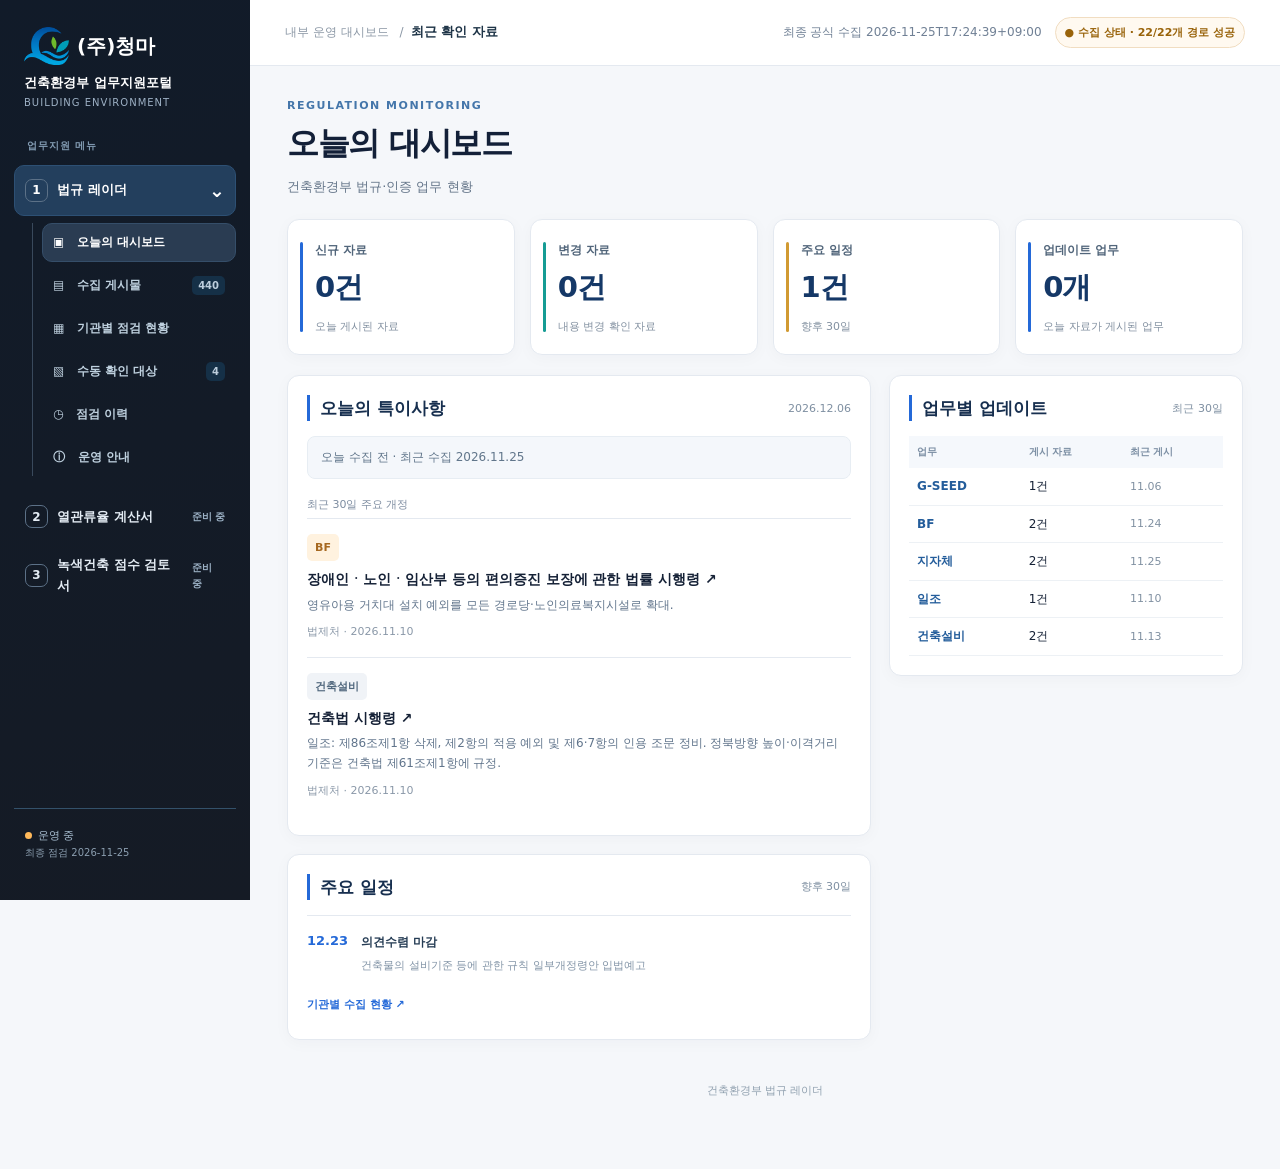
==== commit e26bdaa2: "Publish verified law radar snapshot" ====
--- a/index.html
+++ b/index.html
@@ -127,7 +127,7 @@
 <h2 id="kpi-title">통계 상세 목록</h2><p class="kpi-note" id="kpi-note"></p>
 <div class="kpi-filters"><input type="search" id="kpi-search" placeholder="기관명 검색" aria-label="기관명 검색"><select id="kpi-filter" aria-label="수집 상태"><option value="all">전체 상태</option><option value="checked">성공</option><option value="pending">확인 필요</option></select></div>
 <div id="kpi-count" class="kpi-count"></div><div id="kpi-list"></div></div></div>
-<script id="radar-data" type="application/json">{"generated_at":"2026-11-25T17:24:39+09:00","last_source_check":"2026-11-25","snapshot":true,"important_disclaimer":"공개 사이트 운영 중 · 검증된 일부 수집 경로만 확인 · 표시 대상 전체 점검 미완료","summary":{"target_sites":36,"verified_full_listing_channels":14,"city_publication_cities":7,"city_publication_records":18,"city_query_last_success":16,"city_query_total":17,"manual_cities":1},"source_success":22,"source_active":22,"records":[{"key":"bf_notice:9285032428533a731bd4f585","group":"BF","source":"한국장애인개발원 BF · 공지사항","channel":"공지사항 전체 목록","post_id":"9285032428533a731bd4f585","title":"장애물 없는 생활환경(BF) 인증 해설서(공원) 마련을 위한 간담회 개최 안내","date":"2026-11-24","url":"https://www.koddi.or.kr/bf/board/noticeBoardList.do","document_category":"해설·매뉴얼","origin_category":"인증·운영기관","link_type":"board","attachments":[],"description":"「장애물 없는 생활환경(BF) 인증 해설서(공원) 마련을 위한 간담회 개최 안내」에 관한 자료입니다.","detail_verified":false,"coverage":"전체 게시물 목록 확인 · 첨부 본문 미검증","id_verified":true,"verified_update":false,"work_categories":["BF"],"summary_basis":"metadata"},{"key":"CITY_S14:54b06495293eafd6c4a52439","group":"지자체","source":"대구광역시 · 공식 통합검색","channel":"대구광역시 · 공식 검색 게시물","post_id":"54b06495293eafd6c4a52439","title":"대구광역시 녹색건축물 설계기준 개정에 따른 행정예고","date":"2026-11-20","url":"https://www.daegu.go.kr/index.do?menu_id=00940170&menu_link=/front/daeguSidoGosi/daeguSidoGosiView.do&sno=47297&gosi_gbn=A","document_category":"예고·공고","origin_category":"지자체","link_type":"direct","attachments":[],"description":"「대구광역시 녹색건축물 설계기준 개정에 따른」에 대한 행정예고입니다.","detail_verified":false,"coverage":"최근 일부 목록 또는 RSS 확인","id_verified":true,"verified_update":false,"work_categories":["지자체"],"summary_basis":"metadata"},{"key":"molit_notice_recent:e7b243856bcdba074f8f9a45","group":"건축설비","source":"국토교통부 · 입법·행정예고 최근 목록","channel":"입법·행정예고 일부 목록","post_id":"e7b243856bcdba074f8f9a45","title":"건축물의 설비기준 등에 관한 규칙 일부개정령안 입법예고","date":"2026-11-13","url":"https://www.molit.go.kr/USR/law/m_46/lst.jsp?lcmspage=1&psize=10","document_category":"예고·공고","origin_category":"중앙부처","link_type":"board","attachments":[],"description":"「건축물의 설비기준 등에 관한 규칙 일부개정령안」에 대한 입법예고입니다. 담당 부서: 녹색건축과. 의견 제출 기간: 2026-11-13 ~ 2026-12-23.","detail_verified":false,"coverage":"최근 일부 목록 또는 RSS 확인","id_verified":true,"verified_update":false,"work_categories":["건축설비"],"summary_basis":"metadata"},{"key":"DEPT_LAW_law:LAW_NATIONAL_2026:291667","group":"BF","source":"법제처 · 부서 업무별 법령·행정규칙 검색","channel":"현행 기준 참고자료","post_id":"LAW_NATIONAL_2026:291667","title":"장애인ㆍ노인ㆍ임산부 등의 편의증진 보장에 관한 법률 시행령","date":"2026-11-10","url":"https://www.law.go.kr/LSW/lsInfoP.do?lsiSeq=291667","document_category":"기타 실무","origin_category":"중앙부처","link_type":"direct","attachments":[],"description":"영유아용 거치대 설치 예외를 모든 경로당·노인의료복지시설로 확대. 장애인전용주차구역 주차표지 발급 대상을 주·야간보호기관 차량 및 장애아동 가정위탁 보호자 차량 등으로 확대. 가정위탁 보호 종료 후 주차표지 부정 사용 시 회수 사유 신설.","detail_verified":false,"coverage":"현행 기준 참고자료 · 시행 2026-11-10 · 원문·부칙·적용범위 별도 검토","id_verified":true,"verified_update":false,"work_categories":["BF"],"reference_kind":"current","effective_at":"2026-11-10","summary_basis":"official_content","official_summary":{"document_key":"law:291667","title":"장애인ㆍ노인ㆍ임산부 등의 편의증진 보장에 관한 법률 시행령","published_at":"2026-11-10","effective_at":"2026-11-10","checked_at":"2026-11-17","summary":"영유아용 거치대 설치 예외를 모든 경로당·노인의료복지시설로 확대. 장애인전용주차구역 주차표지 발급 대상을 주·야간보호기관 차량 및 장애아동 가정위탁 보호자 차량 등으로 확대. 가정위탁 보호 종료 후 주차표지 부정 사용 시 회수 사유 신설.","changes":["영유아용 거치대 설치 예외를 모든 경로당·노인의료복지시설로 확대.","장애인전용주차구역 주차표지 발급 대상을 주·야간보호기관 차량 및 장애아동 가정위탁 보호자 차량 등으로 확대.","가정위탁 보호 종료 후 주차표지 부정 사용 시 회수 사유 신설."],"work_insights":[{"work":"BF","reason":"장애인 편의시설 설치기준과 장애인전용주차구역 운영기준을 규정.","changes":["영유아용 거치대 설치 예외를 모든 경로당·노인의료복지시설로 확대.","장애인전용주차구역 주차표지 발급 대상을 주·야간보호기관 차량 및 장애아동 가정위탁 보호자 차량 등으로 확대.","가정위탁 보호 종료 후 주차표지 부정 사용 시 회수 사유 신설."]}],"sources":[{"label":"공식 개정문·개정이유","url":"https://www.law.go.kr/LSW/lsInfoP.do?lsiSeq=291667&lsId=&efYd=20261110&chrClsCd=010202&urlMode=lsEfInfoR&viewCls=lsRvsDocInfoR&ancYnChk=0"},{"label":"현행 원문","url":"https://www.law.go.kr/LSW/lsInfoP.do?lsiSeq=291667"}],"evidence_sha256":"681d17d8fb8b1ab97ab1171eb3e1d51e7979db82b968d865bb2a7cf9498b944a"}},{"key":"DEPT_CURRENT_law:LAW_NATIONAL_2026:291715","group":"건축설비","source":"법제처 · 업무별 핵심 현행 기준 · 발행일 제한 없음","channel":"현행 기준 참고자료","post_id":"LAW_NATIONAL_2026:291715","title":"건축법 시행령","date":"2026-11-10","url":"https://www.law.go.kr/LSW/lsInfoP.do?lsiSeq=291715","document_category":"기타 실무","origin_category":"중앙부처","link_type":"direct","attachments":[],"description":"일조 높이 제한을 건축법에 직접 규정한 개정에 맞춰 시행령 제86조를 정비하고, 다세대·다가구주택의 용적률 완화 대상과 용도분류 기준 등을 조정한 개정입니다.","detail_verified":false,"coverage":"현행 기준 참고자료 · 시행 2026-11-12 · 원문·부칙·적용범위 별도 검토","id_verified":true,"verified_update":false,"work_categories":["건축설비","일조"],"reference_kind":"current","effective_at":"2026-11-12","summary_basis":"official_content","official_summary":{"document_key":"law:291715","title":"건축법 시행령","published_at":"2026-11-10","effective_at":"2026-11-12","checked_at":"2026-11-17","summary":"일조 높이 제한을 건축법에 직접 규정한 개정에 맞춰 시행령 제86조를 정비하고, 다세대·다가구주택의 용적률 완화 대상과 용도분류 기준 등을 조정한 개정입니다.","changes":["일조: 제86조제1항 삭제, 제2항의 적용 예외 및 제6·7항의 인용 조문 정비. 정북방향 높이·이격거리 기준은 건축법 제61조제1항에 규정.","주택: 다세대주택 주민공동시설의 용적률 완화 대상 추가. 다가구주택 층수 및 다세대·다가구주택 면적 관련 용도분류 기준 완화."],"work_insights":[{"work":"일조","reason":"제86조에서 일조 확보를 위한 높이 제한과 공동주택의 채광·인동간격을 규정.","changes":["제86조제1항 삭제. 정북방향 높이·이격거리 기준은 건축법 제61조제1항에 직접 규정.","제86조제2항의 적용 예외 정비. 제6·7항의 인용 조문을 건축법 제61조제1항 및 시행령 제86조제2항으로 변경."],"key_points":["정북 이격거리: 전용·일반주거지역에서는 건축법 제61조제1항의 범위에서 조례가 정하는 거리를 적용합니다. 높이 10m 이하 부분은 1.5m 이상, 10m 초과 17m 이하 부분은 5m 이상, 17m 초과 부분은 각 부분 높이의 1/2 이상입니다.","예외·별도 기준: 정북 인접 대지가 주거지역이 아닌 경우 등의 예외는 시행령 제86조제2항을, 공동주택의 채광·인동간격은 같은 조 제3항을 함께 적용합니다.","적용 시점: 상위법 부칙 제4조에 따라 개정된 제61조제1항은 2026-11-12 이후 건축허가 신청(허가를 위한 건축위원회 심의 신청 포함) 또는 건축신고를 하는 경우부터 적용합니다. 기존 사업에 일괄 소급 적용하는 내용으로 읽으면 안 됩니다."],"practical_impact":"일조 검토서의 근거를 종전 시행령 제86조제1항만으로 쓰던 경우 건축법 제61조제1항과 현행 시행령 제86조를 연결해 정리하고, 해당 사업의 신청 시점·용도지역·건축조례에 맞춰 높이별 이격거리를 대조할 수 있습니다."},{"work":"건축설비","reason":"제87조에서 급수·배수·냉난방·환기 등 건축설비의 설치 원칙과 기술기준의 위임 근거를 규정.","changes":["2026-11-10 개정문에 제87조의 직접 개정 없음. 주요 변경은 제86조의 일조 규정과 주택 용도분류 기준."],"key_points":["제87조는 설비 설치 시 안전·방화·위생·에너지 이용과 유지관리의 기본 원칙을 정하고, 구체적인 설치 기술기준을 국토교통부령에 위임합니다.","이번 개정에서는 별도로 일조 높이 제한의 조문 정비와 다세대·다가구주택 관련 기준 조정이 이뤄졌습니다."],"practical_impact":"설비 설계기준을 확인할 때는 제87조와 해당 설비 관련 부령을 연결해 보고, 이번 개정의 일조 변경은 일조 업무 항목에서 구분해 볼 수 있습니다."}],"sources":[{"label":"건축법 시행령 제86·87조 및 부칙","url":"https://www.law.go.kr/LSW/lsInfoP.do?lsiSeq=291715"},{"label":"이번 개정이유·개정문 (대통령령 제36817호)","url":"https://www.law.go.kr/LSW/lsInfoP.do?lsiSeq=291715&lsId=&efYd=20261112&chrClsCd=010202&urlMode=lsEfInfoR&viewCls=lsRvsDocInfoR&ancYnChk=0"},{"label":"건축법 제61조 및 2026-08-11 개정 부칙 제4조","url":"https://www.law.go.kr/LSW/lsInfoP.do?lsiSeq=288701"}]}},{"key":"gseed_files:6568dc046f493528cf5b1663","group":"G-SEED","source":"G-SEED · 공개자료실","channel":"공개자료","post_id":"6568dc046f493528cf5b1663","title":"녹색건축 인증기준 개정안 해설서 초안 게시 및 의견수렴","date":"2026-11-06","url":"https://www.gseed.or.kr/openFileDetailPage.do?bbsCnt=12&bbsId=2678&pageNum=1&rnum=39","document_category":"예고·공고","origin_category":"인증·운영기관","link_type":"direct","attachments":[],"description":"녹색건축 인증기준 개정안(G-SEED 2027(가칭)) 해설서에 대한 의견수렴을 위해 초안을 게시하오니, 관련 내용을 검토하시고 의견을 주시기 바랍니다. 의견이 있으신 경우, 2026년 12월 31일까지 운영기관 대표메일(greenbuildingcenter@kict.re.kr)로 보내주시기 바라며, 수렴된 의견을 검토하고 필요한 사항을 반영하여 최종 해설서를 배포할 예정입니다. ※ 첨부된 ZIP 파일의 압축을 해제한 후, 폴더 내 「해설서 보기.html」 파일을 실행하시면 크롬(Chrome), 엣지(Edge) 등 웹 브라우저에서 해설서를 확인하실 수 있습니다. ※ 해설서 내 의견작성과 의견보내기 기능을 이용하여 작성된 의견을 구글시트에 복사넣기 해주시면, 항목별 담당자가 확인 후 의견 반영여부 등 검토한 결과까지 확인 가능합니다. 붙임.","detail_verified":false,"coverage":"전체 게시물 목록 확인 · 첨부 본문 미검증","id_verified":true,"verified_update":false,"work_categories":["G-SEED"],"summary_basis":"excerpt"},{"key":"CITY_S19:c4df09ab27055052daf0259b","group":"지자체","source":"세종특별자치시 · 공식 통합검색","channel":"세종특별자치시 · 공식 검색 게시물","post_id":"c4df09ab27055052daf0259b","title":"녹색건축물 설계기준 이해 돕는 안내 책자 배포","date":"2026-10-29","url":"https://www.sejong.go.kr/bbs/R0079/view.do?nttId=B000000163790Cv0rU5v","document_category":"해설·매뉴얼","origin_category":"지자체","link_type":"direct","attachments":[],"description":"「녹색건축물 설계기준 이해 돕는 안내 책자 배포」에 관한 자료입니다.","detail_verified":false,"coverage":"최근 일부 목록 또는 RSS 확인","id_verified":true,"verified_update":false,"work_categories":["지자체"],"summary_basis":"metadata"},{"key":"CITY_S19:9648518628106e36d11d9926","group":"지자체","source":"세종특별자치시 · 공식 통합검색","channel":"세종특별자치시 · 공식 검색 게시물","post_id":"9648518628106e36d11d9926","title":"세종특별자치시_녹색건축물_설계기준_매뉴얼.pdf","date":"2026-10-28","url":"https://www.sejong.go.kr/cmm/fms/FileDown.do?atchFileId=FILE_0000472696Dzqq7&fileSn=0","document_category":"해설·매뉴얼","origin_category":"지자체","link_type":"direct","attachments":[],"description":"「세종특별자치시_녹색건축물_설계기준_매뉴얼.pdf」에 관한 자료입니다.","detail_verified":false,"coverage":"최근 일부 목록 또는 RSS 확인","id_verified":true,"verified_update":false,"work_categories":["지자체"],"summary_basis":"metadata"},{"key":"zeb_notice_recent:e7577706fb52c32261176c58","group":"ZEB","source":"제로에너지건축물 통합 인증시스템 · ZEB 공지사항 첫 페이지","channel":"공지 일부 목록","post_id":"e7577706fb52c32261176c58","title":"제로에너지건축물(ZEB) 대지외 재생에너지 활용 시범사업 추가 선정 2차 공고","date":"2026-10-07","url":"https://zeb.energy.or.kr/BC/BC04/BC04_01_001_view.do?no=281","document_category":"예고·공고","origin_category":"인증·운영기관","link_type":"direct","attachments":[],"description":"「제로에너지건축물(ZEB) 대지외 재생에너지 활용 시범사업 추가 선정 2차 공고」에 관한 자료입니다.","detail_verified":false,"coverage":"최근 일부 목록 또는 RSS 확인","id_verified":true,"verified_update":false,"work_categories":["ZEB"],"summary_basis":"metadata"},{"key":"bf_notice:236154d490f43a2c0e1e7298","group":"BF","source":"한국장애인개발원 BF · 공지사항","channel":"공지사항 전체 목록","post_id":"236154d490f43a2c0e1e7298","title":"[공지] 장애물 없는 생활환경(BF) 인증업무 이관에 따른 인증 절차 진행 신청 안내","date":"2026-10-06","url":"https://www.koddi.or.kr/bf/board/noticeBoardList.do","document_category":"해설·매뉴얼","origin_category":"인증·운영기관","link_type":"board","attachments":[],"description":"「[공지] 장애물 없는 생활환경(BF) 인증업무 이관에 따른 인증 절차 진행 신청 안내」에 관한 자료입니다.","detail_verified":false,"coverage":"전체 게시물 목록 확인 · 첨부 본문 미검증","id_verified":true,"verified_update":false,"work_categories":["BF"],"summary_basis":"metadata"},{"key":"DEPT_CURRENT_law:LAW_NATIONAL_2026:289879","group":"BF","source":"법제처 · 업무별 핵심 현행 기준 · 발행일 제한 없음","channel":"현행 기준 참고자료","post_id":"LAW_NATIONAL_2026:289879","title":"장애물 없는 생활환경 인증에 관한 규칙","date":"2026-09-15","url":"https://www.law.go.kr/LSW/lsInfoP.do?lsiSeq=289879","document_category":"기타 실무","origin_category":"중앙부처","link_type":"direct","attachments":[],"description":"개인 인증기관 지정 신청자의 사업자등록증을 행정정보 공동이용 확인 대상에서 제외. 제11조제1항 및 별지 제5호서식에 사업자등록증 사본 직접 제출 항목 신설.","detail_verified":false,"coverage":"현행 기준 참고자료 · 시행 2026-09-15 · 원문·부칙·적용범위 별도 검토","id_verified":true,"verified_update":false,"work_categories":["BF"],"reference_kind":"current","effective_at":"2026-09-15","summary_basis":"official_content","official_summary":{"document_key":"law:289879","title":"장애물 없는 생활환경 인증에 관한 규칙","published_at":"2026-09-15","effective_at":"2026-09-15","checked_at":"2026-11-17","summary":"개인 인증기관 지정 신청자의 사업자등록증을 행정정보 공동이용 확인 대상에서 제외. 제11조제1항 및 별지 제5호서식에 사업자등록증 사본 직접 제출 항목 신설.","changes":["개인 인증기관 지정 신청자의 사업자등록증을 행정정보 공동이용 확인 대상에서 제외.","제11조제1항 및 별지 제5호서식에 사업자등록증 사본 직접 제출 항목 신설."],"work_insights":[{"work":"BF","reason":"BF 인증 신청·심사와 인증기관 지정 절차를 규정.","changes":["개인 인증기관 지정 신청자의 사업자등록증을 행정정보 공동이용 확인 대상에서 제외.","제11조제1항 및 별지 제5호서식에 사업자등록증 사본 직접 제출 항목 신설."]}],"sources":[{"label":"공식 개정문·개정이유","url":"https://www.law.go.kr/LSW/lsInfoP.do?lsiSeq=289879&lsId=&efYd=20260915&chrClsCd=010202&urlMode=lsEfInfoR&viewCls=lsRvsDocInfoR&ancYnChk=0"},{"label":"현행 원문","url":"https://www.law.go.kr/LSW/lsInfoP.do?lsiSeq=289879"}],"evidence_sha256":"767b86fd4a074562fbf9370fd6180fbf8e391545c8c8e30350c1050bbdb3b608"}},{"key":"bf_notice:2aa4ead7ea85e51c4ab24da2","group":"BF","source":"한국장애인개발원 BF · 공지사항","channel":"공지사항 전체 목록","post_id":"2aa4ead7ea85e51c4ab24da2","title":"[공지] 강원지부 BF인증 업무 관련 문의처 변경 안내","date":"2026-09-07","url":"https://www.koddi.or.kr/bf/board/noticeBoardList.do","document_category":"해설·매뉴얼","origin_category":"인증·운영기관","link_type":"board","attachments":[],"description":"「[공지] 강원지부 BF인증 업무 관련 문의처 변경 안내」에 관한 자료입니다.","detail_verified":false,"coverage":"전체 게시물 목록 확인 · 첨부 본문 미검증","id_verified":true,"verified_update":false,"work_categories":["BF"],"summary_basis":"metadata"},{"key":"DEPT_LAW_law:LAW_NATIONAL_2026:289011","group":"건축설비","source":"법제처 · 부서 업무별 법령·행정규칙 검색","channel":"현행 기준 참고자료","post_id":"LAW_NATIONAL_2026:289011","title":"건축물의 설비기준 등에 관한 규칙","date":"2026-08-24","url":"https://www.law.go.kr/LSW/lsInfoP.do?lsiSeq=289011","document_category":"기타 실무","origin_category":"중앙부처","link_type":"direct","attachments":[],"description":"별도 환기설비가 있는 욕실·화장실을 각 실 필요 환기량 합계 산정에서 제외 가능. 데이터센터의 승용승강기 대수 산정 시 서버실·전산실 면적 제외. 급수관 위생안전기준과 수도용 자재·제품 관련 인용 조문 정비.","detail_verified":false,"coverage":"현행 기준 참고자료 · 시행 2026-08-24 · 원문·부칙·적용범위 별도 검토","id_verified":true,"verified_update":false,"work_categories":["건축설비"],"reference_kind":"current","effective_at":"2026-08-24","summary_basis":"official_content","official_summary":{"document_key":"law:289011","title":"건축물의 설비기준 등에 관한 규칙","published_at":"2026-08-24","effective_at":"2026-08-24","checked_at":"2026-11-17","summary":"별도 환기설비가 있는 욕실·화장실을 각 실 필요 환기량 합계 산정에서 제외 가능. 데이터센터의 승용승강기 대수 산정 시 서버실·전산실 면적 제외. 급수관 위생안전기준과 수도용 자재·제품 관련 인용 조문 정비.","changes":["별도 환기설비가 있는 욕실·화장실을 각 실 필요 환기량 합계 산정에서 제외 가능.","데이터센터의 승용승강기 대수 산정 시 서버실·전산실 면적 제외.","급수관 위생안전기준과 수도용 자재·제품 관련 인용 조문 정비."],"work_insights":[{"work":"건축설비","reason":"건축물의 급수·환기·승강기 등 설비 설치기준을 규정.","changes":["별도 환기설비가 있는 욕실·화장실을 각 실 필요 환기량 합계 산정에서 제외 가능.","데이터센터의 승용승강기 대수 산정 시 서버실·전산실 면적 제외.","급수관 위생안전기준과 수도용 자재·제품 관련 인용 조문 정비."]}],"sources":[{"label":"공식 개정문·개정이유","url":"https://www.law.go.kr/LSW/lsInfoP.do?lsiSeq=289011&lsId=&efYd=20260824&chrClsCd=010202&urlMode=lsEfInfoR&viewCls=lsRvsDocInfoR&ancYnChk=0"},{"label":"현행 원문","url":"https://www.law.go.kr/LSW/lsInfoP.do?lsiSeq=289011"}],"evidence_sha256":"cb53e9131de103d2625c0606f346e5acfb7869e90859230adb010e4d6809502b"}},{"key":"bf_notice:838e4ab6104fbdb73e961f36","group":"BF","source":"한국장애인개발원 BF · 공지사항","channel":"공지사항 전체 목록","post_id":"838e4ab6104fbdb73e961f36","title":"[공지] (사)한국건축시공기술사협회 BF인증 업무 종료 안내","date":"2026-08-04","url":"https://www.koddi.or.kr/bf/board/noticeBoardList.do","document_category":"해설·매뉴얼","origin_category":"인증·운영기관","link_type":"board","attachments":[],"description":"「[공지] (사)한국건축시공기술사협회 BF인증 업무 종료 안내」에 관한 자료입니다.","detail_verified":false,"coverage":"전체 게시물 목록 확인 · 첨부 본문 미검증","id_verified":true,"verified_update":false,"work_categories":["BF"],"summary_basis":"metadata"},{"key":"zeb_notice_recent:8633aa9e1bb70df687937c3d","group":"ZEB","source":"제로에너지건축물 통합 인증시스템 · ZEB 공지사항 첫 페이지","channel":"공지 일부 목록","post_id":"8633aa9e1bb70df687937c3d","title":"2026년도 제로에너지건축물 에너지 최적화 컨설팅 지원사업 공고","date":"2026-07-31","url":"https://zeb.energy.or.kr/BC/BC04/BC04_01_001_view.do?no=221","document_category":"예고·공고","origin_category":"인증·운영기관","link_type":"direct","attachments":[],"description":"「2026년도 제로에너지건축물 에너지 최적화 컨설팅 지원사업 공고」에 관한 자료입니다.","detail_verified":false,"coverage":"최근 일부 목록 또는 RSS 확인","id_verified":true,"verified_update":false,"work_categories":["ZEB"],"summary_basis":"metadata"},{"key":"DEPT_LAW_law:LAW_NATIONAL_2026:288501","group":"건축설비","source":"법제처 · 부서 업무별 법령·행정규칙 검색","channel":"현행 기준 참고자료","post_id":"LAW_NATIONAL_2026:288501","title":"주택건설기준 등에 관한 규칙","date":"2026-07-29","url":"https://www.law.go.kr/LSW/lsInfoP.do?lsiSeq=288501","document_category":"기타 실무","origin_category":"중앙부처","link_type":"direct","attachments":[],"description":"주거환경에 지장이 없다고 사업계획승인권자가 인정하는 경우 자동이송주차장치를 포함한 기계식주차장 설치 허용. 2026-07-29 이후 사업계획승인 신청 등에 적용. 변경승인은 입주자 모집공고 전 신청으로 한정.","detail_verified":false,"coverage":"현행 기준 참고자료 · 시행 2026-07-29 · 원문·부칙·적용범위 별도 검토","id_verified":true,"verified_update":false,"work_categories":["건축설비"],"reference_kind":"current","effective_at":"2026-07-29","summary_basis":"official_content","official_summary":{"document_key":"law:288501","title":"주택건설기준 등에 관한 규칙","published_at":"2026-07-29","effective_at":"2026-07-29","checked_at":"2026-11-17","summary":"주거환경에 지장이 없다고 사업계획승인권자가 인정하는 경우 자동이송주차장치를 포함한 기계식주차장 설치 허용. 2026-07-29 이후 사업계획승인 신청 등에 적용. 변경승인은 입주자 모집공고 전 신청으로 한정.","changes":["주거환경에 지장이 없다고 사업계획승인권자가 인정하는 경우 자동이송주차장치를 포함한 기계식주차장 설치 허용.","2026-07-29 이후 사업계획승인 신청 등에 적용. 변경승인은 입주자 모집공고 전 신청으로 한정."],"work_insights":[{"work":"건축설비","reason":"공동주택 주차장의 구조·설비 등 주택건설 세부기준을 규정.","changes":["주거환경에 지장이 없다고 사업계획승인권자가 인정하는 경우 자동이송주차장치를 포함한 기계식주차장 설치 허용.","2026-07-29 이후 사업계획승인 신청 등에 적용. 변경승인은 입주자 모집공고 전 신청으로 한정."]}],"sources":[{"label":"공식 개정문·개정이유","url":"https://www.law.go.kr/LSW/lsInfoP.do?lsiSeq=288501&lsId=&efYd=20260729&chrClsCd=010202&urlMode=lsEfInfoR&viewCls=lsRvsDocInfoR&ancYnChk=0"},{"label":"현행 원문","url":"https://www.law.go.kr/LSW/lsInfoP.do?lsiSeq=288501"}],"evidence_sha256":"a0a82cdf29d19e8b3356f61f7d207daa0e4c0a3cd46090e4bf23a4eb0021c4ec"}},{"key":"bf_certification_files:a6f7102351a6c486bf9efd3d","group":"BF","source":"한국장애인개발원 BF · 인증 자료실","channel":"인증자료 전체 목록","post_id":"a6f7102351a6c486bf9efd3d","title":"장애물 없는 생활환경 인증 인증기관 업무처리 규칙","date":"2026-07-14","url":"https://www.koddi.or.kr/bf/data/cfDataList.do","document_category":"기타 실무","origin_category":"인증·운영기관","link_type":"board","attachments":[],"description":"「장애물 없는 생활환경 인증 인증기관 업무처리 규칙」에 관한 자료입니다.","detail_verified":false,"coverage":"전체 게시물 목록 확인 · 첨부 본문 미검증","id_verified":true,"verified_update":false,"work_categories":["BF"],"summary_basis":"metadata"},{"key":"DEPT_CURRENT_admrul:LAW_ADMIN_RULE_2026:2100000282390","group":"에절","source":"법제처 · 업무별 핵심 현행 기준 · 발행일 제한 없음","channel":"현행 기준 참고자료","post_id":"LAW_ADMIN_RULE_2026:2100000282390","title":"건축물의 에너지절약설계기준","date":"2026-07-08","url":"https://www.law.go.kr/LSW/admRulInfoP.do?admRulSeq=2100000282390","document_category":"기타 실무","origin_category":"중앙부처","link_type":"direct","attachments":[],"description":"산업통상자원부·환경부 명칭을 기후에너지환경부로 변경. 개정 범위: 제5·6·8·10·12조 및 별지 제1호서식의 부처명 정비.","detail_verified":false,"coverage":"현행 기준 참고자료 · 시행 2026-07-08 · 원문·부칙·적용범위 별도 검토","id_verified":true,"verified_update":false,"work_categories":["에절","ECO2"],"reference_kind":"current","effective_at":"2026-07-08","summary_basis":"official_content","official_summary":{"document_key":"admrul:2100000282390","title":"건축물의 에너지절약설계기준","published_at":"2026-07-08","effective_at":"2026-07-08","checked_at":"2026-11-17","summary":"산업통상자원부·환경부 명칭을 기후에너지환경부로 변경. 개정 범위: 제5·6·8·10·12조 및 별지 제1호서식의 부처명 정비.","changes":["산업통상자원부·환경부 명칭을 기후에너지환경부로 변경.","개정 범위: 제5·6·8·10·12조 및 별지 제1호서식의 부처명 정비."],"work_insights":[{"work":"에절","reason":"건축물 에너지절약계획 및 에너지성능 평가와 관련된 설계기준을 규정.","changes":["산업통상자원부·환경부 명칭을 기후에너지환경부로 변경.","개정 범위: 제5·6·8·10·12조 및 별지 제1호서식의 부처명 정비."]},{"work":"ECO2","reason":"건축물 에너지절약계획 및 에너지성능 평가와 관련된 설계기준을 규정.","changes":["산업통상자원부·환경부 명칭을 기후에너지환경부로 변경.","개정 범위: 제5·6·8·10·12조 및 별지 제1호서식의 부처명 정비."]}],"sources":[{"label":"공식 개정문·개정이유","url":"https://www.law.go.kr/LSW/admRulLsInfoP.do?admRulSeq=2100000282390&chrClsCd=&urlMode=admRulRvsInfoR"},{"label":"현행 원문","url":"https://www.law.go.kr/LSW/admRulInfoP.do?admRulSeq=2100000282390"}],"evidence_sha256":"cdb4ada12cb3f8b8ef0396b7e343e299e83103df9975c992ae02dd740d74ee60"}},{"key":"DEPT_CURRENT_admrul:LAW_ADMIN_RULE_2026:2100000282378","group":"건강친화","source":"법제처 · 업무별 핵심 현행 기준 · 발행일 제한 없음","channel":"현행 기준 참고자료","post_id":"LAW_ADMIN_RULE_2026:2100000282378","title":"건강친화형 주택 건설기준","date":"2026-07-08","url":"https://www.law.go.kr/LSW/admRulInfoP.do?admRulSeq=2100000282378","document_category":"기타 실무","origin_category":"중앙부처","link_type":"direct","attachments":[],"description":"별표 1·3의 환경부 명칭을 기후에너지환경부로 변경. 별표 3의 산업통상자원부 명칭을 산업통상부로 변경.","detail_verified":false,"coverage":"현행 기준 참고자료 · 시행 2026-07-08 · 원문·부칙·적용범위 별도 검토","id_verified":true,"verified_update":false,"work_categories":["건강친화","건축설비"],"reference_kind":"current","effective_at":"2026-07-08","summary_basis":"official_content","official_summary":{"document_key":"admrul:2100000282378","title":"건강친화형 주택 건설기준","published_at":"2026-07-08","effective_at":"2026-07-08","checked_at":"2026-11-17","summary":"별표 1·3의 환경부 명칭을 기후에너지환경부로 변경. 별표 3의 산업통상자원부 명칭을 산업통상부로 변경.","changes":["별표 1·3의 환경부 명칭을 기후에너지환경부로 변경.","별표 3의 산업통상자원부 명칭을 산업통상부로 변경."],"work_insights":[{"work":"건강친화","reason":"공동주택의 실내공기질과 건강친화형 주택 건설기준을 규정.","changes":["별표 1·3의 환경부 명칭을 기후에너지환경부로 변경.","별표 3의 산업통상자원부 명칭을 산업통상부로 변경."]},{"work":"건축설비","reason":"공동주택의 실내공기질과 건강친화형 주택 건설기준을 규정.","changes":["별표 1·3의 환경부 명칭을 기후에너지환경부로 변경.","별표 3의 산업통상자원부 명칭을 산업통상부로 변경."]}],"sources":[{"label":"공식 개정문·개정이유","url":"https://www.law.go.kr/LSW/admRulLsInfoP.do?admRulSeq=2100000282378&chrClsCd=&urlMode=admRulRvsInfoR"},{"label":"현행 원문","url":"https://www.law.go.kr/LSW/admRulInfoP.do?admRulSeq=2100000282378"}],"evidence_sha256":"891b4d027766fae75d01b63d84a60e694a915e8a5ca67c315820417297b9c684"}},{"key":"DEPT_CURRENT_admrul:LAW_ADMIN_RULE_2026:2100000282336","group":"에절","source":"법제처 · 업무별 핵심 현행 기준 · 발행일 제한 없음","channel":"현행 기준 참고자료","post_id":"LAW_ADMIN_RULE_2026:2100000282336","title":"에너지절약형 친환경주택의 건설기준","date":"2026-07-08","url":"https://www.law.go.kr/LSW/admRulInfoP.do?admRulSeq=2100000282336","document_category":"기타 실무","origin_category":"중앙부처","link_type":"direct","attachments":[],"description":"제7조의 환경부장관 명칭을 기후에너지환경부장관으로 변경. 제7조의 산업통상자원부 명칭을 산업통상부로 변경.","detail_verified":false,"coverage":"현행 기준 참고자료 · 시행 2026-07-08 · 원문·부칙·적용범위 별도 검토","id_verified":true,"verified_update":false,"work_categories":["에절","친환경주택"],"reference_kind":"current","effective_at":"2026-07-08","summary_basis":"official_content","official_summary":{"document_key":"admrul:2100000282336","title":"에너지절약형 친환경주택의 건설기준","published_at":"2026-07-08","effective_at":"2026-07-08","checked_at":"2026-11-17","summary":"제7조의 환경부장관 명칭을 기후에너지환경부장관으로 변경. 제7조의 산업통상자원부 명칭을 산업통상부로 변경.","changes":["제7조의 환경부장관 명칭을 기후에너지환경부장관으로 변경.","제7조의 산업통상자원부 명칭을 산업통상부로 변경."],"work_insights":[{"work":"에절","reason":"친환경주택의 에너지절약 설계와 성능기준을 규정.","changes":["제7조의 환경부장관 명칭을 기후에너지환경부장관으로 변경.","제7조의 산업통상자원부 명칭을 산업통상부로 변경."]},{"work":"친환경주택","reason":"친환경주택의 에너지절약 설계와 성능기준을 규정.","changes":["제7조의 환경부장관 명칭을 기후에너지환경부장관으로 변경.","제7조의 산업통상자원부 명칭을 산업통상부로 변경."]}],"sources":[{"label":"공식 개정문·개정이유","url":"https://www.law.go.kr/LSW/admRulLsInfoP.do?admRulSeq=2100000282336&chrClsCd=&urlMode=admRulRvsInfoR"},{"label":"현행 원문","url":"https://www.law.go.kr/LSW/admRulInfoP.do?admRulSeq=2100000282336"}],"evidence_sha256":"222f998a63a507d04dfaed675fab5df5789131c76d1859f57eeaf3e9d877d8e7"}},{"key":"bf_certification_files:f3870c7466b64dcea9ffd647","group":"BF","source":"한국장애인개발원 BF · 인증 자료실","channel":"인증자료 전체 목록","post_id":"f3870c7466b64dcea9ffd647","title":"[2025] 장애물 없는 생활환경(BF) 인증 기준 해설서(건축물)","date":"2026-07-01","url":"https://www.koddi.or.kr/bf/data/cfDataList.do","document_category":"해설·매뉴얼","origin_category":"인증·운영기관","link_type":"board","attachments":[],"description":"「[2025] 장애물 없는 생활환경(BF) 인증 기준 해설서(건축물)」에 관한 자료입니다.","detail_verified":false,"coverage":"전체 게시물 목록 확인 · 첨부 본문 미검증","id_verified":true,"verified_update":false,"work_categories":["BF"],"summary_basis":"metadata"},{"key":"DEPT_KRIEA:KRIEA-133","group":"결로","source":"한국환경건축연구원 · 건축물인증센터 자료실","channel":"건축물인증센터 자료실","post_id":"KRIEA-133","title":"결로방지 성능평가 소개_ver3","date":"2026-07-01","url":"https://green.kriea.re.kr/board/board_view.php?board_id=pds&no=133&page=1","document_category":"기타 실무","origin_category":"인증·운영기관","link_type":"direct","attachments":[],"description":"「결로방지 성능평가 소개_ver3」에 관한 자료입니다.","detail_verified":false,"coverage":"공식 자료실 목록의 제목·게시일 확인 · 본문·첨부 별도","id_verified":true,"verified_update":false,"work_categories":["결로"],"summary_basis":"metadata"},{"key":"DEPT_KRIEA:KRIEA-132","group":"결로","source":"한국환경건축연구원 · 건축물인증센터 자료실","channel":"건축물인증센터 자료실","post_id":"KRIEA-132","title":"결로방지 성능평가 신청서, 신청 접수증 양식 변경","date":"2026-06-30","url":"https://green.kriea.re.kr/board/board_view.php?board_id=pds&no=132&page=1","document_category":"기타 실무","origin_category":"인증·운영기관","link_type":"direct","attachments":[],"description":"「결로방지 성능평가 신청서, 신청 접수증 양식 변경」에 관한 자료입니다.","detail_verified":false,"coverage":"공식 자료실 목록의 제목·게시일 확인 · 본문·첨부 별도","id_verified":true,"verified_update":false,"work_categories":["결로"],"summary_basis":"metadata"},{"key":"DEPT_KRIEA:KRIEA-131","group":"결로","source":"한국환경건축연구원 · 건축물인증센터 자료실","channel":"건축물인증센터 자료실","post_id":"KRIEA-131","title":"공동주택 결로 방지를 위한 설계기준 (개정.26.06.26)","date":"2026-06-30","url":"https://green.kriea.re.kr/board/board_view.php?board_id=pds&no=131&page=1","document_category":"기준·고시","origin_category":"인증·운영기관","link_type":"direct","attachments":[],"description":"「공동주택 결로 방지를 위한 설계기준 (개정.26.06.26)」에 관한 자료입니다.","detail_verified":false,"coverage":"공식 자료실 목록의 제목·게시일 확인 · 본문·첨부 별도","id_verified":true,"verified_update":false,"work_categories":["결로"],"summary_basis":"metadata"},{"key":"DEPT_CURRENT_admrul:LAW_ADMIN_RULE_2026:2100000281108","group":"결로","source":"법제처 · 업무별 핵심 현행 기준 · 발행일 제한 없음","channel":"현행 기준 참고자료","post_id":"LAW_ADMIN_RULE_2026:2100000281108","title":"공동주택 결로 방지를 위한 설계기준","date":"2026-06-26","url":"https://www.law.go.kr/LSW/admRulInfoP.do?admRulSeq=2100000281108","document_category":"기타 실무","origin_category":"중앙부처","link_type":"direct","attachments":[],"description":"TDR 계산에 사용하는 지역별 실외온도 값과 지역구분 수정. 시스템 창호·커튼월 창호 평가방법 마련. 성능평가 신청 절차·신청서 서식 신설 및 컴퓨터 시뮬레이션 인용 국가표준 현행화.","detail_verified":false,"coverage":"현행 기준 참고자료 · 시행 2026-06-26 · 원문·부칙·적용범위 별도 검토","id_verified":true,"verified_update":false,"work_categories":["결로"],"reference_kind":"current","effective_at":"2026-06-26","summary_basis":"official_content","official_summary":{"document_key":"admrul:2100000281108","title":"공동주택 결로 방지를 위한 설계기준","published_at":"2026-06-26","effective_at":"2026-06-26","checked_at":"2026-11-17","summary":"TDR 계산에 사용하는 지역별 실외온도 값과 지역구분 수정. 시스템 창호·커튼월 창호 평가방법 마련. 성능평가 신청 절차·신청서 서식 신설 및 컴퓨터 시뮬레이션 인용 국가표준 현행화.","changes":["TDR 계산에 사용하는 지역별 실외온도 값과 지역구분 수정.","시스템 창호·커튼월 창호 평가방법 마련.","성능평가 신청 절차·신청서 서식 신설 및 컴퓨터 시뮬레이션 인용 국가표준 현행화."],"work_insights":[{"work":"결로","reason":"공동주택의 결로방지 성능과 온도차이비율(TDR) 평가기준을 규정.","changes":["TDR 계산에 사용하는 지역별 실외온도 값과 지역구분 수정.","시스템 창호·커튼월 창호 평가방법 마련.","성능평가 신청 절차·신청서 서식 신설 및 컴퓨터 시뮬레이션 인용 국가표준 현행화."]}],"sources":[{"label":"공식 개정문·개정이유","url":"https://www.law.go.kr/LSW/admRulLsInfoP.do?admRulSeq=2100000281108&chrClsCd=&urlMode=admRulRvsInfoR"},{"label":"현행 원문","url":"https://www.law.go.kr/LSW/admRulInfoP.do?admRulSeq=2100000281108"}],"evidence_sha256":"fd3941a62402a555f6f8e46005020f550dd36e01d56de01e094c5e6ee2211cc2"}},{"key":"bf_notice:66b11d0eac8dffe26189ffbe","group":"BF","source":"한국장애인개발원 BF · 공지사항","channel":"공지사항 전체 목록","post_id":"66b11d0eac8dffe26189ffbe","title":"제8회 유니버설디자인 국제 아이디어 대전 공고(BF인증 특별상 분야)","date":"2026-06-23","url":"https://www.koddi.or.kr/bf/board/noticeBoardList.do","document_category":"예고·공고","origin_category":"인증·운영기관","link_type":"board","attachments":[],"description":"「제8회 유니버설디자인 국제 아이디어 대전 공고(BF인증 특별상 분야)」에 관한 자료입니다.","detail_verified":false,"coverage":"전체 게시물 목록 확인 · 첨부 본문 미검증","id_verified":true,"verified_update":false,"work_categories":["BF"],"summary_basis":"metadata"},{"key":"DEPT_CURRENT_law:LAW_NATIONAL_2026:287429","group":"건강친화","source":"법제처 · 업무별 핵심 현행 기준 · 발행일 제한 없음","channel":"현행 기준 참고자료","post_id":"LAW_NATIONAL_2026:287429","title":"실내공기질 관리법 시행규칙","date":"2026-06-22","url":"https://www.law.go.kr/LSW/lsInfoP.do?lsiSeq=287429","document_category":"기준·고시","origin_category":"중앙부처","link_type":"direct","attachments":[],"description":"규제 재검토기한 해제를 위한 일괄 정비에 따라 제15조제4호의2 삭제.","detail_verified":false,"coverage":"현행 기준 참고자료 · 시행 2026-06-22 · 원문·부칙·적용범위 별도 검토","id_verified":true,"verified_update":false,"work_categories":["건강친화"],"reference_kind":"current","effective_at":"2026-06-22","summary_basis":"official_content","official_summary":{"document_key":"law:287429","title":"실내공기질 관리법 시행규칙","published_at":"2026-06-22","effective_at":"2026-06-22","checked_at":"2026-11-17","summary":"규제 재검토기한 해제를 위한 일괄 정비에 따라 제15조제4호의2 삭제.","changes":["규제 재검토기한 해제를 위한 일괄 정비에 따라 제15조제4호의2 삭제."],"work_insights":[{"work":"건강친화","reason":"실내공기질 관리와 측정 등 세부기준을 규정.","changes":["규제 재검토기한 해제를 위한 일괄 정비에 따라 제15조제4호의2 삭제."]}],"sources":[{"label":"공식 개정문·개정이유","url":"https://www.law.go.kr/LSW/lsInfoP.do?lsiSeq=287429&lsId=&efYd=20260622&chrClsCd=010202&urlMode=lsEfInfoR&viewCls=lsRvsDocInfoR&ancYnChk=0"},{"label":"현행 원문","url":"https://www.law.go.kr/LSW/lsInfoP.do?lsiSeq=287429"}],"evidence_sha256":"b4d6fb08e76418928a2cd3ac107e5127a0bb87192b3849ad025366843ebc2a93"}},{"key":"molit_energy_recent:88d3f54a20c9c99be0fed078","group":"에절","source":"국토교통부 · 행정규칙 제목검색(에너지) 최근 목록","channel":"행정규칙 일부 목록","post_id":"88d3f54a20c9c99be0fed078","title":"친환경주택 에너지절약계획 전문기관 지정 고시 일부개정안","date":"2026-06-10","url":"https://www.molit.go.kr/USR/I0204/m_45/lst.jsp?search=%EC%97%90%EB%84%88%EC%A7%80&srch_usr_titl=Y","document_category":"예고·공고","origin_category":"중앙부처","link_type":"board","attachments":[],"description":"「친환경주택 에너지절약계획 전문기관 지정 고시 일부개정안」에 관한 자료입니다. 담당 부서: 주택건설운영과.","detail_verified":false,"coverage":"최근 일부 목록 또는 RSS 확인","id_verified":true,"verified_update":false,"work_categories":["에절","친환경주택"],"summary_basis":"metadata"},{"key":"gseed_notice:90f4ad403b875d1f5de6d56a","group":"G-SEED","source":"G-SEED · 공지사항","channel":"공지","post_id":"90f4ad403b875d1f5de6d56a","title":"녹색건축인증제도 인증심의위원회 후보단 모집 공고 (접수기간 2026. 07. 27.~ 2026. 08. 28.)","date":"2026-05-20","url":"https://www.gseed.or.kr/boardDetailPage.do?bbsCnt=6&bbsId=2622&pageNum=2&rnum=81","document_category":"예고·공고","origin_category":"인증·운영기관","link_type":"direct","attachments":[],"description":"한국건설기술연구원 녹색건축센터는 녹색건축인증제도(G-SEED) 운영기관으로서 『녹색건축인증에 관한 규칙』 제 3조 제⑤항의 의거하여 다음과 같이 녹색건축「인증심의위원회」 후보단을 구성하고자 하오니 전문지식과 실무경험이 풍부한 전문가분들의 적극적인 참여 바랍니다. 1. 모집 개요 - 녹색건축과 관련된 분야에서 학식과 경험이 풍부한 전문가로서 다음 요건에 해당하며, 녹색건축인증 심의위원 교육과정을 이수한 자로 녹색건축 유관 기관에 재직중인 자에 한하여 지원 가능 2.","detail_verified":false,"coverage":"전체 게시물 목록 확인 · 첨부 본문 미검증","id_verified":true,"verified_update":false,"work_categories":["G-SEED"],"summary_basis":"excerpt"},{"key":"zeb_notice_recent:ae6f5016871295896dd51a71","group":"ZEB","source":"제로에너지건축물 통합 인증시스템 · ZEB 공지사항 첫 페이지","channel":"공지 일부 목록","post_id":"ae6f5016871295896dd51a71","title":"2025년도 제로에너지건축물 에너지 최적화 컨설팅 우수사례집","date":"2026-05-18","url":"https://zeb.energy.or.kr/BC/BC04/BC04_01_001_view.do?no=203","document_category":"기타 실무","origin_category":"인증·운영기관","link_type":"direct","attachments":[],"description":"「2025년도 제로에너지건축물 에너지 최적화 컨설팅 우수사례집」에 관한 자료입니다.","detail_verified":false,"coverage":"최근 일부 목록 또는 RSS 확인","id_verified":true,"verified_update":false,"work_categories":["ZEB"],"summary_basis":"metadata"},{"key":"zeb_notice_recent:59366fbd9e24a6ca80ff82d9","group":"ZEB","source":"제로에너지건축물 통합 인증시스템 · ZEB 공지사항 첫 페이지","channel":"공지 일부 목록","post_id":"59366fbd9e24a6ca80ff82d9","title":"2025년도 제로에너지건축물 인증 기술요소 참고서","date":"2026-05-18","url":"https://zeb.energy.or.kr/BC/BC04/BC04_01_001_view.do?no=204","document_category":"해설·매뉴얼","origin_category":"인증·운영기관","link_type":"direct","attachments":[],"description":"「2025년도 제로에너지건축물 인증 기술요소 참고서」에 관한 자료입니다.","detail_verified":false,"coverage":"최근 일부 목록 또는 RSS 확인","id_verified":true,"verified_update":false,"work_categories":["ZEB"],"summary_basis":"metadata"},{"key":"gseed_notice:40fc3eefd236f951f5ddcde1","group":"G-SEED","source":"G-SEED · 공지사항","channel":"공지","post_id":"40fc3eefd236f951f5ddcde1","title":"2026 대한민국 녹색건축대전 안내 (참가신청 2026.08.14. 까지)","date":"2026-05-06","url":"https://www.gseed.or.kr/boardDetailPage.do?bbsCnt=49&bbsId=2570&pageNum=2&rnum=80","document_category":"해설·매뉴얼","origin_category":"인증·운영기관","link_type":"direct","attachments":[],"description":"녹색건축 모범사례를 발굴·선정하여 녹색건축 물의 조기정착을 유도하고 관련 기술의 연구개발 촉진 및 저변확대를 위해「2026 대한민국 녹색건축대전」응모작품을 아래와 같이 공모합니다. 1.행사명 ○ 2026대한민국녹색건축대전 2.행사주최 ○ 주최/주관:국토교통부/한국건설기술연구원 ○ 후 원:기후에너지환경부,건축공간연구원,국토안전관리원,한국부동산원,한국 에너지공단,한국태양에너지학회 3.공모절차 ○ 참가신청 - 일시:2026년5월4일(월)～8월14일(금) - 방법:이메일접수 (녹색건축준공부문)greenbuildingcenter@kict.re.kr (녹색기술공모부문)edsolar@kses.re.kr 4.관련 문의 ○ 녹색건축준공부문 - 이메일:greenbuildingcenter@kict.re.kr - 전 화:031-995-0956 ○녹색기술공모부문 - 이메일:edsolar@kses.re.kr - 전 화:","detail_verified":false,"coverage":"전체 게시물 목록 확인 · 첨부 본문 미검증","id_verified":true,"verified_update":false,"work_categories":["G-SEED"],"summary_basis":"excerpt"},{"key":"DEPT_CURRENT_law:LAW_NATIONAL_2026:285833","group":"건축설비","source":"법제처 · 업무별 핵심 현행 기준 · 발행일 제한 없음","channel":"현행 기준 참고자료","post_id":"LAW_NATIONAL_2026:285833","title":"주택건설기준 등에 관한 규정","date":"2026-05-06","url":"https://www.law.go.kr/LSW/lsInfoP.do?lsiSeq=285833","document_category":"기타 실무","origin_category":"중앙부처","link_type":"direct","attachments":[],"description":"주민공동시설에 공용식당 추가. 라멘구조 공업화주택의 바닥구조 관련 기준 완화. 공업화주택 인정 변경·유효기간 연장 및 사후관리 규정 신설·정비. 난간 또는 창틀의 에어컨 실외기 관련 설치 문구 정비.","detail_verified":false,"coverage":"현행 기준 참고자료 · 시행 2026-11-07 · 원문·부칙·적용범위 별도 검토","id_verified":true,"verified_update":false,"work_categories":["건축설비"],"reference_kind":"current","effective_at":"2026-11-07","summary_basis":"official_content","official_summary":{"document_key":"law:285833","title":"주택건설기준 등에 관한 규정","published_at":"2026-05-06","effective_at":"2026-11-07","checked_at":"2026-11-17","summary":"주민공동시설에 공용식당 추가. 라멘구조 공업화주택의 바닥구조 관련 기준 완화. 공업화주택 인정 변경·유효기간 연장 및 사후관리 규정 신설·정비. 난간 또는 창틀의 에어컨 실외기 관련 설치 문구 정비.","changes":["주민공동시설에 공용식당 추가. 라멘구조 공업화주택의 바닥구조 관련 기준 완화.","공업화주택 인정 변경·유효기간 연장 및 사후관리 규정 신설·정비.","난간 또는 창틀의 에어컨 실외기 관련 설치 문구 정비."],"work_insights":[{"work":"건축설비","reason":"주택의 건설·주민공동시설과 공업화주택 관련 기준을 규정.","changes":["주민공동시설에 공용식당 추가. 라멘구조 공업화주택의 바닥구조 관련 기준 완화.","공업화주택 인정 변경·유효기간 연장 및 사후관리 규정 신설·정비.","난간 또는 창틀의 에어컨 실외기 관련 설치 문구 정비."]}],"sources":[{"label":"공식 개정문·개정이유","url":"https://www.law.go.kr/LSW/lsInfoP.do?lsiSeq=285833&lsId=&efYd=20261107&chrClsCd=010202&urlMode=lsEfInfoR&viewCls=lsRvsDocInfoR&ancYnChk=0"},{"label":"현행 원문","url":"https://www.law.go.kr/LSW/lsInfoP.do?lsiSeq=285833"}],"evidence_sha256":"a4bd0ee13c3ed89cbc42a2eed7d6980b79494f59b859fafef50981984b62a3af"}},{"key":"DEPT_CURRENT_law:LAW_NATIONAL_2026:285467","group":"건강친화","source":"법제처 · 업무별 핵심 현행 기준 · 발행일 제한 없음","channel":"현행 기준 참고자료","post_id":"LAW_NATIONAL_2026:285467","title":"실내공기질 관리법 시행령","date":"2026-04-16","url":"https://www.law.go.kr/LSW/lsInfoP.do?lsiSeq=285467","document_category":"기타 실무","origin_category":"중앙부처","link_type":"direct","attachments":[],"description":"실내공기질 관리 우수시설 지정기준 신설: 최근 4년간 관련 처분·벌칙 이력, 시설 운영계획 및 환기·공기정화설비 관리 등. 인증된 측정기기 등으로 CO₂·초미세먼지 실시간 측정·관리 요건 마련. 우수시설 지정·재지정 관련 업무와 부정 지정 시 과태료 기준 정비.","detail_verified":false,"coverage":"현행 기준 참고자료 · 시행 2026-04-16 · 원문·부칙·적용범위 별도 검토","id_verified":true,"verified_update":false,"work_categories":["건강친화"],"reference_kind":"current","effective_at":"2026-04-16","summary_basis":"official_content","official_summary":{"document_key":"law:285467","title":"실내공기질 관리법 시행령","published_at":"2026-04-16","effective_at":"2026-04-16","checked_at":"2026-11-17","summary":"실내공기질 관리 우수시설 지정기준 신설: 최근 4년간 관련 처분·벌칙 이력, 시설 운영계획 및 환기·공기정화설비 관리 등. 인증된 측정기기 등으로 CO₂·초미세먼지 실시간 측정·관리 요건 마련. 우수시설 지정·재지정 관련 업무와 부정 지정 시 과태료 기준 정비.","changes":["실내공기질 관리 우수시설 지정기준 신설: 최근 4년간 관련 처분·벌칙 이력, 시설 운영계획 및 환기·공기정화설비 관리 등.","인증된 측정기기 등으로 CO₂·초미세먼지 실시간 측정·관리 요건 마련.","우수시설 지정·재지정 관련 업무와 부정 지정 시 과태료 기준 정비."],"work_insights":[{"work":"건강친화","reason":"다중이용시설의 실내공기질 관리 및 우수시설 지정기준을 규정.","changes":["실내공기질 관리 우수시설 지정기준 신설: 최근 4년간 관련 처분·벌칙 이력, 시설 운영계획 및 환기·공기정화설비 관리 등.","인증된 측정기기 등으로 CO₂·초미세먼지 실시간 측정·관리 요건 마련.","우수시설 지정·재지정 관련 업무와 부정 지정 시 과태료 기준 정비."]}],"sources":[{"label":"공식 개정문·개정이유","url":"https://www.law.go.kr/LSW/lsInfoP.do?lsiSeq=285467&lsId=&efYd=20260416&chrClsCd=010202&urlMode=lsEfInfoR&viewCls=lsRvsDocInfoR&ancYnChk=0"},{"label":"현행 원문","url":"https://www.law.go.kr/LSW/lsInfoP.do?lsiSeq=285467"}],"evidence_sha256":"011715cf97ca4674580f60ee1ce7c13e2f08db5cde0a3fdde9eb9ce5ca9fbcab"}},{"key":"zeb_notice_recent:86a37b737c7617f3c8cb5b27","group":"ZEB","source":"제로에너지건축물 통합 인증시스템 · ZEB 공지사항 첫 페이지","channel":"공지 일부 목록","post_id":"86a37b737c7617f3c8cb5b27","title":"공공 공동주택 비주거 인증 의무대상 판단기준 안내","date":"2026-04-06","url":"https://zeb.energy.or.kr/BC/BC04/BC04_01_001_view.do?no=181","document_category":"해설·매뉴얼","origin_category":"인증·운영기관","link_type":"direct","attachments":[],"description":"「공공 공동주택 비주거 인증 의무대상 판단기준 안내」에 관한 자료입니다.","detail_verified":false,"coverage":"최근 일부 목록 또는 RSS 확인","id_verified":true,"verified_update":false,"work_categories":["ZEB"],"summary_basis":"metadata"},{"key":"DEPT_CURRENT_law:LAW_NATIONAL_2026:285263","group":"BF","source":"법제처 · 업무별 핵심 현행 기준 · 발행일 제한 없음","channel":"현행 기준 참고자료","post_id":"LAW_NATIONAL_2026:285263","title":"장애인ㆍ노인ㆍ임산부 등의 편의증진 보장에 관한 법률 시행규칙","date":"2026-04-01","url":"https://www.law.go.kr/LSW/lsInfoP.do?lsiSeq=285263","document_category":"기준·고시","origin_category":"중앙부처","link_type":"direct","attachments":[],"description":"장례식장 빈소에 높이 차이가 있고 경사로가 없는 경우 휴대용 경사로 비치 의무 신설. 병원·화장시설 내 장례식장 포함. 2026-07-02 시행.","detail_verified":false,"coverage":"현행 기준 참고자료 · 시행 2026-07-02 · 원문·부칙·적용범위 별도 검토","id_verified":true,"verified_update":false,"work_categories":["BF"],"reference_kind":"current","effective_at":"2026-07-02","summary_basis":"official_content","official_summary":{"document_key":"law:285263","title":"장애인ㆍ노인ㆍ임산부 등의 편의증진 보장에 관한 법률 시행규칙","published_at":"2026-04-01","effective_at":"2026-07-02","checked_at":"2026-11-17","summary":"장례식장 빈소에 높이 차이가 있고 경사로가 없는 경우 휴대용 경사로 비치 의무 신설. 병원·화장시설 내 장례식장 포함. 2026-07-02 시행.","changes":["장례식장 빈소에 높이 차이가 있고 경사로가 없는 경우 휴대용 경사로 비치 의무 신설.","병원·화장시설 내 장례식장 포함. 2026-07-02 시행."],"work_insights":[{"work":"BF","reason":"장애인 편의시설의 세부기준과 시설별 비치용품 기준을 규정.","changes":["장례식장 빈소에 높이 차이가 있고 경사로가 없는 경우 휴대용 경사로 비치 의무 신설.","병원·화장시설 내 장례식장 포함. 2026-07-02 시행."]}],"sources":[{"label":"공식 개정문·개정이유","url":"https://www.law.go.kr/LSW/lsInfoP.do?lsiSeq=285263&lsId=&efYd=20260702&chrClsCd=010202&urlMode=lsEfInfoR&viewCls=lsRvsDocInfoR&ancYnChk=0"},{"label":"현행 원문","url":"https://www.law.go.kr/LSW/lsInfoP.do?lsiSeq=285263"}],"evidence_sha256":"f939ed83c960478d09ea5e556002bd1475df8d6e1ac2cbae05aaf280429964f0"}},{"key":"gseed_files:ecf813e0d71e75e4dfc613bd","group":"G-SEED","source":"G-SEED · 공개자료실","channel":"공개자료","post_id":"ecf813e0d71e75e4dfc613bd","title":"2024년 녹색건축인증 연차보고서","date":"2026-03-24","url":"https://www.gseed.or.kr/openFileDetailPage.do?bbsCnt=627&bbsId=2441&pageNum=1&rnum=37","document_category":"기타 실무","origin_category":"인증·운영기관","link_type":"direct","attachments":[],"description":"녹색건축 인증제도 및 기준의 운영과 관련하여 수행한 업무를 정리한 2024년 녹색건축인증 연차보고서입니다. 녹색건축 인증기준의 이해에 참고하시기 바랍니다.","detail_verified":false,"coverage":"전체 게시물 목록 확인 · 첨부 본문 미검증","id_verified":true,"verified_update":false,"work_categories":["G-SEED"],"summary_basis":"excerpt"},{"key":"CITY_S17:2d8ea6ca66c18dca275ef651","group":"지자체","source":"대전광역시 · 공식 통합검색","channel":"대전광역시 · 공식 검색 게시물","post_id":"2d8ea6ca66c18dca275ef651","title":"보도자료 ‘2026년 건축행정 종합관리 계획’본격 시동 2026.03.19 . 올해 점검 분야는 ▲ 건축위원회 운영 ▲ 건축 인허가 처리 ▲ 건축물 유지관리 및 위반건축물 정비 ▲ 건축물대장 및 세움터 관리 ▲ 현장...안전성을 높이고 , 기후 위기 대응을 위해 ‘ 대전시 민간건축물 녹색건축 설계기준 ’ 이 설계와 시공 단계에서부터 충실히 반영되","date":"2026-03-19","url":"https://www.daejeon.go.kr/drh/board/boardNormalView.do?boardId=normal_0189&menuSeq=1632&ntatcSeq=1509543786","document_category":"해설·매뉴얼","origin_category":"지자체","link_type":"direct","attachments":[],"description":"「보도자료 ‘2026년 건축행정 종합관리 계획’본격 시동 2026.03.19 . 올해 점검 분야는 ▲ 건축위원회 운영 ▲ 건축 인허가 처리 ▲ 건축물 유지관리 및 위반건축물 정비 ▲ 건축물대장 및 세움터 관리 ▲ 현장...안전성을 높이고 , 기후 위기 대응을 위해 ‘ 대전시 민간건축물 녹색건축 설계기준 ’ 이 설계와 시공 단계에서부터 충실히 반영되」에 관한 자료입니다.","detail_verified":false,"coverage":"최근 일부 목록 또는 RSS 확인","id_verified":true,"verified_update":false,"work_categories":["지자체"],"summary_basis":"metadata"},{"key":"bf_notice:067f1aeaa48725291ffb45d6","group":"BF","source":"한국장애인개발원 BF · 공지사항","channel":"공지사항 전체 목록","post_id":"067f1aeaa48725291ffb45d6","title":"2026년 『장애물 없는 생활환경(BF) 인증』 통합 인증 심사전문인력 모집 일정 변경 안내","date":"2026-03-16","url":"https://www.koddi.or.kr/bf/board/noticeBoardList.do","document_category":"해설·매뉴얼","origin_category":"인증·운영기관","link_type":"board","attachments":[],"description":"「2026년 『장애물 없는 생활환경(BF) 인증』 통합 인증 심사전문인력 모집 일정 변경 안내」에 관한 자료입니다.","detail_verified":false,"coverage":"전체 게시물 목록 확인 · 첨부 본문 미검증","id_verified":true,"verified_update":false,"work_categories":["BF"],"summary_basis":"metadata"},{"key":"gseed_files:803b4d75a08e5e82d8ca0649","group":"G-SEED","source":"G-SEED · 공개자료실","channel":"공개자료","post_id":"803b4d75a08e5e82d8ca0649","title":"2025년 녹색건축인증 연차보고서","date":"2026-02-10","url":"https://www.gseed.or.kr/openFileDetailPage.do?bbsCnt=90&bbsId=2527&pageNum=1&rnum=36","document_category":"기타 실무","origin_category":"인증·운영기관","link_type":"direct","attachments":[],"description":"녹색건축 인증제도 및 기준의 운영과 관련하여 수행한 업무를 정리한 2025년 녹색건축인증 연차보고서입니다. 녹색건축 인증기준의 이해에 참고하시기 바랍니다.","detail_verified":false,"coverage":"전체 게시물 목록 확인 · 첨부 본문 미검증","id_verified":true,"verified_update":false,"work_categories":["G-SEED"],"summary_basis":"excerpt"},{"key":"bf_notice:bfcf4e35a1b086a84e3da7cc","group":"BF","source":"한국장애인개발원 BF · 공지사항","channel":"공지사항 전체 목록","post_id":"bfcf4e35a1b086a84e3da7cc","title":"2026년 인증운영기관『장애물 없는 생활환경(BF) 인증』 통합 인증 심사전문인력 모집 공고 및 접수","date":"2026-02-10","url":"https://www.koddi.or.kr/bf/board/noticeBoardList.do","document_category":"예고·공고","origin_category":"인증·운영기관","link_type":"board","attachments":[],"description":"「2026년 인증운영기관『장애물 없는 생활환경(BF) 인증』 통합 인증 심사전문인력 모집 공고 및 접수」에 관한 자료입니다.","detail_verified":false,"coverage":"전체 게시물 목록 확인 · 첨부 본문 미검증","id_verified":true,"verified_update":false,"work_categories":["BF"],"summary_basis":"metadata"},{"key":"bf_notice:5d61e705389d6ed0ebceff12","group":"BF","source":"한국장애인개발원 BF · 공지사항","channel":"공지사항 전체 목록","post_id":"5d61e705389d6ed0ebceff12","title":"2026년도 장애물 없는 생활환경(BF) 인증제도 인증심사전문인력 모집 사전 안내","date":"2026-01-28","url":"https://www.koddi.or.kr/bf/board/noticeBoardList.do","document_category":"해설·매뉴얼","origin_category":"인증·운영기관","link_type":"board","attachments":[],"description":"「2026년도 장애물 없는 생활환경(BF) 인증제도 인증심사전문인력 모집 사전 안내」에 관한 자료입니다.","detail_verified":false,"coverage":"전체 게시물 목록 확인 · 첨부 본문 미검증","id_verified":true,"verified_update":false,"work_categories":["BF"],"summary_basis":"metadata"},{"key":"zeb_notice_recent:bcbf6317d42ecbaa35138d84","group":"ZEB","source":"제로에너지건축물 통합 인증시스템 · ZEB 공지사항 첫 페이지","channel":"공지 일부 목록","post_id":"bcbf6317d42ecbaa35138d84","title":"한국에너지공단 녹색건축센터 사무실 이전에 따른 안내","date":"2026-01-26","url":"https://zeb.energy.or.kr/BC/BC04/BC04_01_001_view.do?no=161","document_category":"해설·매뉴얼","origin_category":"인증·운영기관","link_type":"direct","attachments":[],"description":"「한국에너지공단 녹색건축센터 사무실 이전에 따른 안내」에 관한 자료입니다.","detail_verified":false,"coverage":"최근 일부 목록 또는 RSS 확인","id_verified":true,"verified_update":false,"work_categories":["ZEB"],"summary_basis":"metadata"},{"key":"epi_notice:e0a79c30c55b3f6812de17f7","group":"에절","source":"한국에너지공단 에절 · 공지사항","channel":"공지사항 전체 목록","post_id":"e0a79c30c55b3f6812de17f7","title":"에너지공단 사무실 이전 안내","date":"2026-01-21","url":"https://min24.energy.or.kr/nbuild/RM/GU/boardDetail_01.do?sn=334","document_category":"해설·매뉴얼","origin_category":"인증·운영기관","link_type":"direct","attachments":[],"description":"「에너지공단 사무실 이전 안내」에 관한 자료입니다.","detail_verified":false,"coverage":"전체 게시물 목록 확인 · 첨부 본문 미검증","id_verified":true,"verified_update":false,"work_categories":["에절"],"summary_basis":"metadata"},{"key":"bf_notice:91fc18ce26e915abe65ae262","group":"BF","source":"한국장애인개발원 BF · 공지사항","channel":"공지사항 전체 목록","post_id":"91fc18ce26e915abe65ae262","title":"장애물 없는 생활환경(BF) 인증기관 현황 및 인증범위 안내","date":"2026-01-20","url":"https://www.koddi.or.kr/bf/board/noticeBoardList.do","document_category":"해설·매뉴얼","origin_category":"인증·운영기관","link_type":"board","attachments":[],"description":"「장애물 없는 생활환경(BF) 인증기관 현황 및 인증범위 안내」에 관한 자료입니다.","detail_verified":false,"coverage":"전체 게시물 목록 확인 · 첨부 본문 미검증","id_verified":true,"verified_update":false,"work_categories":["BF"],"summary_basis":"metadata"},{"key":"DEPT_KRIEA:KRIEA-128","group":"지능형","source":"한국환경건축연구원 · 건축물인증센터 자료실","channel":"건축물인증센터 자료실","post_id":"KRIEA-128","title":"2026년도 지능형건축물 인증 평가수수료 산출표 게시","date":"2026-01-06","url":"https://green.kriea.re.kr/board/board_view.php?board_id=pds&no=128&page=1","document_category":"기타 실무","origin_category":"인증·운영기관","link_type":"direct","attachments":[],"description":"「2026년도 지능형건축물 인증 평가수수료 산출표 게시」에 관한 자료입니다.","detail_verified":false,"coverage":"공식 자료실 목록의 제목·게시일 확인 · 본문·첨부 별도","id_verified":true,"verified_update":false,"work_categories":["지능형"],"summary_basis":"metadata"},{"key":"epi_explanations:ca05b3ef4d7ec79123ac589b","group":"에절","source":"한국에너지공단 에절 · 에너지절약설계기준 해설서","channel":"해설서 전체 목록","post_id":"ca05b3ef4d7ec79123ac589b","title":"건축물의 에너지절약설계기준 해설서(제2025-738호)","date":"2025-12-31","url":"https://min24.energy.or.kr/nbuild/RM/GU/boardDetail_03.do?bbsNo=0&sn=333","document_category":"해설·매뉴얼","origin_category":"인증·운영기관","link_type":"direct","attachments":[],"description":"「건축물의 에너지절약설계기준 해설서(제2025-738호)」에 관한 자료입니다.","detail_verified":false,"coverage":"전체 게시물 목록 확인 · 첨부 본문 미검증","id_verified":true,"verified_update":false,"work_categories":["에절"],"summary_basis":"metadata"},{"key":"epi_other:e1b8edf5f25e464a164ca14c","group":"에절","source":"한국에너지공단 에절 · 평가프로그램·기타 자료실","channel":"평가프로그램 전체 목록","post_id":"e1b8edf5f25e464a164ca14c","title":"ECO2-OD 프로그램 및 친환경주택 에너지성능평가 입력 정보 요약서","date":"2025-12-30","url":"https://min24.energy.or.kr/nbuild/RM/GU/boardDetail_03.do?bbsNo=3&sn=332","document_category":"기타 실무","origin_category":"인증·운영기관","link_type":"direct","attachments":[],"description":"「ECO2-OD 프로그램 및 친환경주택 에너지성능평가 입력 정보 요약서」에 관한 자료입니다.","detail_verified":false,"coverage":"전체 게시물 목록 확인 · 첨부 본문 미검증","id_verified":true,"verified_update":false,"work_categories":["에절","ECO2","친환경주택"],"summary_basis":"metadata"},{"key":"epi_other:7eb4d6cfa072857bb3d65dc7","group":"에절","source":"한국에너지공단 에절 · 평가프로그램·기타 자료실","channel":"평가프로그램 전체 목록","post_id":"7eb4d6cfa072857bb3d65dc7","title":"태양열취득율계산서 및 건축물 에너지 절약을 위한 일사조절장치 설계 가이드라인 게시","date":"2025-12-30","url":"https://min24.energy.or.kr/nbuild/RM/GU/boardDetail_03.do?bbsNo=3&sn=331","document_category":"해설·매뉴얼","origin_category":"인증·운영기관","link_type":"direct","attachments":[],"description":"「태양열취득율계산서 및 건축물 에너지 절약을 위한 일사조절장치 설계 가이드라인 게시」에 관한 자료입니다.","detail_verified":false,"coverage":"전체 게시물 목록 확인 · 첨부 본문 미검증","id_verified":true,"verified_update":false,"work_categories":["에절"],"summary_basis":"metadata"},{"key":"zeb_notice_recent:44f41a9186ab5eb6113e8dbd","group":"ZEB","source":"제로에너지건축물 통합 인증시스템 · ZEB 공지사항 첫 페이지","channel":"공지 일부 목록","post_id":"44f41a9186ab5eb6113e8dbd","title":"제로에너지건축물(ZEB) 대지 외 재생에너지 활용 시범사업 공고","date":"2025-12-23","url":"https://zeb.energy.or.kr/BC/BC04/BC04_01_001_view.do?no=141","document_category":"예고·공고","origin_category":"인증·운영기관","link_type":"direct","attachments":[],"description":"「제로에너지건축물(ZEB) 대지 외 재생에너지 활용 시범사업 공고」에 관한 자료입니다.","detail_verified":false,"coverage":"최근 일부 목록 또는 RSS 확인","id_verified":true,"verified_update":false,"work_categories":["ZEB"],"summary_basis":"metadata"},{"key":"molit_energy_recent:87d358bdaa5c0c8b3baab277","group":"에절","source":"국토교통부 · 행정규칙 제목검색(에너지) 최근 목록","channel":"행정규칙 일부 목록","post_id":"87d358bdaa5c0c8b3baab277","title":"건축물의 에너지절약설계기준 일부개정고시안","date":"2025-12-16","url":"https://www.molit.go.kr/USR/I0204/m_45/dtl.jsp?gubun=4&idx=18711&lcmspage=1&psize=10","document_category":"예고·공고","origin_category":"중앙부처","link_type":"direct","attachments":[],"description":"「건축물의 에너지절약설계기준 일부개정고시안」에 관한 자료입니다. 담당 부서: 녹색건축과.","detail_verified":false,"coverage":"최근 일부 목록 또는 RSS 확인","id_verified":true,"verified_update":false,"work_categories":["에절"],"summary_basis":"metadata"},{"key":"epi_notice:d2a528f6f452048168676faa","group":"에절","source":"한국에너지공단 에절 · 공지사항","channel":"공지사항 전체 목록","post_id":"d2a528f6f452048168676faa","title":"[검토기관 한국에너지공단] 25년도 회계마감 관련 일정 안내","date":"2025-12-16","url":"https://min24.energy.or.kr/nbuild/RM/GU/boardDetail_01.do?sn=330","document_category":"해설·매뉴얼","origin_category":"인증·운영기관","link_type":"direct","attachments":[],"description":"「[검토기관 한국에너지공단] 25년도 회계마감 관련 일정 안내」에 관한 자료입니다.","detail_verified":false,"coverage":"전체 게시물 목록 확인 · 첨부 본문 미검증","id_verified":true,"verified_update":false,"work_categories":["에절"],"summary_basis":"metadata"},{"key":"DEPT_KRIEA:KRIEA-127","group":"결로","source":"한국환경건축연구원 · 건축물인증센터 자료실","channel":"건축물인증센터 자료실","post_id":"KRIEA-127","title":"2026년 결로방지 성능평가 기본수수료 산정내역","date":"2025-12-04","url":"https://green.kriea.re.kr/board/board_view.php?board_id=pds&no=127&page=1","document_category":"기타 실무","origin_category":"인증·운영기관","link_type":"direct","attachments":[],"description":"「2026년 결로방지 성능평가 기본수수료 산정내역」에 관한 자료입니다.","detail_verified":false,"coverage":"공식 자료실 목록의 제목·게시일 확인 · 본문·첨부 별도","id_verified":true,"verified_update":false,"work_categories":["결로"],"summary_basis":"metadata"},{"key":"zeb_notice_recent:2489af0b316b939bffb14f48","group":"ZEB","source":"제로에너지건축물 통합 인증시스템 · ZEB 공지사항 첫 페이지","channel":"공지 일부 목록","post_id":"2489af0b316b939bffb14f48","title":"2025년 녹색건축한마당 개최 안내","date":"2025-12-02","url":"https://zeb.energy.or.kr/BC/BC04/BC04_01_001_view.do?no=121","document_category":"해설·매뉴얼","origin_category":"인증·운영기관","link_type":"direct","attachments":[],"description":"「2025년 녹색건축한마당 개최 안내」에 관한 자료입니다.","detail_verified":false,"coverage":"최근 일부 목록 또는 RSS 확인","id_verified":true,"verified_update":false,"work_categories":["ZEB"],"summary_basis":"metadata"},{"key":"bf_notice:7a34df7070e6418448554968","group":"BF","source":"한국장애인개발원 BF · 공지사항","channel":"공지사항 전체 목록","post_id":"7a34df7070e6418448554968","title":"2025년 장애물 없는 생활환경(BF) 인증 제도 개선 간담회 개최 안내","date":"2025-12-02","url":"https://www.koddi.or.kr/bf/board/noticeBoardList.do","document_category":"해설·매뉴얼","origin_category":"인증·운영기관","link_type":"board","attachments":[],"description":"「2025년 장애물 없는 생활환경(BF) 인증 제도 개선 간담회 개최 안내」에 관한 자료입니다.","detail_verified":false,"coverage":"전체 게시물 목록 확인 · 첨부 본문 미검증","id_verified":true,"verified_update":false,"work_categories":["BF"],"summary_basis":"metadata"},{"key":"gseed_notice:14cf044e91324f23ba0c4476","group":"G-SEED","source":"G-SEED · 공지사항","channel":"공지","post_id":"14cf044e91324f23ba0c4476","title":"2025 녹색건축한마당 개최 안내","date":"2025-11-26","url":"https://www.gseed.or.kr/boardDetailPage.do?bbsCnt=4&bbsId=2504&pageNum=2&rnum=78","document_category":"해설·매뉴얼","origin_category":"인증·운영기관","link_type":"direct","attachments":[],"description":"「2025 녹색건축한마당」이 “탄소중립을 향한 내일, 녹색건축으로 그리다.”라는 주제로 2025년 12월 04일 ~ 12월 05일 서울 드래곤시티호텔에서 개최됩니다. 녹색건축정책 및 기술과 관련된 성과를 공유하고 민간·공공·학계가 나아가 국민이 참여하는 국내 최대 규모의 녹색건축 축제이오니, 많은 관심과 참여 바랍니다. ㅇ 사전등록 : https://greenbuildingfestival.or.kr","detail_verified":false,"coverage":"전체 게시물 목록 확인 · 첨부 본문 미검증","id_verified":true,"verified_update":false,"work_categories":["G-SEED"],"summary_basis":"excerpt"},{"key":"bf_notice:484d54803b3101c1721c8cf5","group":"BF","source":"한국장애인개발원 BF · 공지사항","channel":"공지사항 전체 목록","post_id":"484d54803b3101c1721c8cf5","title":"2025년 장애물 없는 생활환경(BF)인증 관계자 교육 7기 개최 안내(대상:장애인)","date":"2025-11-12","url":"https://www.koddi.or.kr/bf/board/noticeBoardList.do","document_category":"해설·매뉴얼","origin_category":"인증·운영기관","link_type":"board","attachments":[],"description":"「2025년 장애물 없는 생활환경(BF)인증 관계자 교육 7기 개최 안내(대상:장애인)」에 관한 자료입니다.","detail_verified":false,"coverage":"전체 게시물 목록 확인 · 첨부 본문 미검증","id_verified":true,"verified_update":false,"work_categories":["BF"],"summary_basis":"metadata"},{"key":"DEPT_CURRENT_law:LAW_NATIONAL_2026:279759","group":"BF","source":"법제처 · 업무별 핵심 현행 기준 · 발행일 제한 없음","channel":"현행 기준 참고자료","post_id":"LAW_NATIONAL_2026:279759","title":"장애인ㆍ노인ㆍ임산부 등의 편의증진 보장에 관한 법률","date":"2025-11-11","url":"https://www.law.go.kr/LSW/lsInfoP.do?lsiSeq=279759","document_category":"기타 실무","origin_category":"중앙부처","link_type":"direct","attachments":[],"description":"제16조의 의무 비치용품에 보청기기 보조장비 추가. 제27조의 관련 조문도 보청기기 및 보조장비로 정비. 2026-11-12 시행.","detail_verified":false,"coverage":"현행 기준 참고자료 · 시행 2026-11-12 · 원문·부칙·적용범위 별도 검토","id_verified":true,"verified_update":false,"work_categories":["BF"],"reference_kind":"current","effective_at":"2026-11-12","summary_basis":"official_content","official_summary":{"document_key":"law:279759","title":"장애인ㆍ노인ㆍ임산부 등의 편의증진 보장에 관한 법률","published_at":"2025-11-11","effective_at":"2026-11-12","checked_at":"2026-11-17","summary":"제16조의 의무 비치용품에 보청기기 보조장비 추가. 제27조의 관련 조문도 보청기기 및 보조장비로 정비. 2026-11-12 시행.","changes":["제16조의 의무 비치용품에 보청기기 보조장비 추가.","제27조의 관련 조문도 보청기기 및 보조장비로 정비. 2026-11-12 시행."],"work_insights":[{"work":"BF","reason":"공공건물·공중이용시설의 장애인 편의시설과 비치용품에 관한 근거를 규정.","changes":["제16조의 의무 비치용품에 보청기기 보조장비 추가.","제27조의 관련 조문도 보청기기 및 보조장비로 정비. 2026-11-12 시행."]}],"sources":[{"label":"공식 개정문·개정이유","url":"https://www.law.go.kr/LSW/lsInfoP.do?lsiSeq=279759&lsId=&efYd=20261112&chrClsCd=010202&urlMode=lsEfInfoR&viewCls=lsRvsDocInfoR&ancYnChk=0"},{"label":"현행 원문","url":"https://www.law.go.kr/LSW/lsInfoP.do?lsiSeq=279759"}],"evidence_sha256":"ce080b4925c2e53fc579a2dbe03fa79d0a40083b57855c5fcb3dbd7427f9a3ea"}},{"key":"epi_other:55f695e9af4f4caed0e99c8d","group":"에절","source":"한국에너지공단 에절 · 평가프로그램·기타 자료실","channel":"평가프로그램 전체 목록","post_id":"55f695e9af4f4caed0e99c8d","title":"건축물에너지소요량 평가프로그램 개정 버전 사전 공개","date":"2025-10-27","url":"https://min24.energy.or.kr/nbuild/RM/GU/boardDetail_03.do?bbsNo=3&sn=329","document_category":"기준·고시","origin_category":"인증·운영기관","link_type":"direct","attachments":[],"description":"「건축물에너지소요량 평가프로그램 개정 버전 사전 공개」에 관한 자료입니다.","detail_verified":false,"coverage":"전체 게시물 목록 확인 · 첨부 본문 미검증","id_verified":true,"verified_update":false,"work_categories":["에절"],"summary_basis":"metadata"},{"key":"DEPT_CURRENT_law:LAW_NATIONAL_2026:278999","group":"ZEB","source":"법제처 · 업무별 핵심 현행 기준 · 발행일 제한 없음","channel":"현행 기준 참고자료","post_id":"LAW_NATIONAL_2026:278999","title":"제로에너지건축물 인증에 관한 규칙","date":"2025-10-01","url":"https://www.law.go.kr/LSW/lsInfoP.do?lsiSeq=278999","document_category":"기타 실무","origin_category":"중앙부처","link_type":"direct","attachments":[],"description":"산업통상자원부·산업통상자원부장관 명칭을 기후에너지환경부·기후에너지환경부장관으로 변경. 관련 조문과 인증·수수료 서식의 부처명 정비.","detail_verified":false,"coverage":"현행 기준 참고자료 · 시행 2025-10-01 · 원문·부칙·적용범위 별도 검토","id_verified":true,"verified_update":false,"work_categories":["ZEB","에효","ECO2"],"reference_kind":"current","effective_at":"2025-10-01","summary_basis":"official_content","official_summary":{"document_key":"law:278999","title":"제로에너지건축물 인증에 관한 규칙","published_at":"2025-10-01","effective_at":"2025-10-01","checked_at":"2026-11-17","summary":"산업통상자원부·산업통상자원부장관 명칭을 기후에너지환경부·기후에너지환경부장관으로 변경. 관련 조문과 인증·수수료 서식의 부처명 정비.","changes":["산업통상자원부·산업통상자원부장관 명칭을 기후에너지환경부·기후에너지환경부장관으로 변경.","관련 조문과 인증·수수료 서식의 부처명 정비."],"work_insights":[{"work":"ZEB","reason":"제로에너지건축물의 인증 절차와 인증기관 운영기준을 규정.","changes":["산업통상자원부·산업통상자원부장관 명칭을 기후에너지환경부·기후에너지환경부장관으로 변경.","관련 조문과 인증·수수료 서식의 부처명 정비."]},{"work":"에효","reason":"제로에너지건축물의 인증 절차와 인증기관 운영기준을 규정.","changes":["산업통상자원부·산업통상자원부장관 명칭을 기후에너지환경부·기후에너지환경부장관으로 변경.","관련 조문과 인증·수수료 서식의 부처명 정비."]},{"work":"ECO2","reason":"제로에너지건축물의 인증 절차와 인증기관 운영기준을 규정.","changes":["산업통상자원부·산업통상자원부장관 명칭을 기후에너지환경부·기후에너지환경부장관으로 변경.","관련 조문과 인증·수수료 서식의 부처명 정비."]}],"sources":[{"label":"공식 개정문·개정이유","url":"https://www.law.go.kr/LSW/lsInfoP.do?lsiSeq=278999&lsId=&efYd=20251001&chrClsCd=010202&urlMode=lsEfInfoR&viewCls=lsRvsDocInfoR&ancYnChk=0"},{"label":"현행 원문","url":"https://www.law.go.kr/LSW/lsInfoP.do?lsiSeq=278999"}],"evidence_sha256":"09164e9a88b3bb1c7d12ab1b23666755ad37502093f789ced5e20e71f2d48d9c"}},{"key":"DEPT_CURRENT_law:LAW_NATIONAL_2026:278883","group":"G-SEED","source":"법제처 · 업무별 핵심 현행 기준 · 발행일 제한 없음","channel":"현행 기준 참고자료","post_id":"LAW_NATIONAL_2026:278883","title":"녹색건축 인증에 관한 규칙","date":"2025-10-01","url":"https://www.law.go.kr/LSW/lsInfoP.do?lsiSeq=278883","document_category":"기타 실무","origin_category":"중앙부처","link_type":"direct","attachments":[],"description":"환경부·환경부장관 명칭을 기후에너지환경부·기후에너지환경부장관으로 변경. 제14조의 산업통상자원부장관 명칭과 관련 서식의 한글·영문 부처명 정비.","detail_verified":false,"coverage":"현행 기준 참고자료 · 시행 2025-10-01 · 원문·부칙·적용범위 별도 검토","id_verified":true,"verified_update":false,"work_categories":["G-SEED"],"reference_kind":"current","effective_at":"2025-10-01","summary_basis":"official_content","official_summary":{"document_key":"law:278883","title":"녹색건축 인증에 관한 규칙","published_at":"2025-10-01","effective_at":"2025-10-01","checked_at":"2026-11-17","summary":"환경부·환경부장관 명칭을 기후에너지환경부·기후에너지환경부장관으로 변경. 제14조의 산업통상자원부장관 명칭과 관련 서식의 한글·영문 부처명 정비.","changes":["환경부·환경부장관 명칭을 기후에너지환경부·기후에너지환경부장관으로 변경.","제14조의 산업통상자원부장관 명칭과 관련 서식의 한글·영문 부처명 정비."],"work_insights":[{"work":"G-SEED","reason":"G-SEED 녹색건축 인증의 신청·심사 및 기관 운영 절차를 규정.","changes":["환경부·환경부장관 명칭을 기후에너지환경부·기후에너지환경부장관으로 변경.","제14조의 산업통상자원부장관 명칭과 관련 서식의 한글·영문 부처명 정비."]}],"sources":[{"label":"공식 개정문·개정이유","url":"https://www.law.go.kr/LSW/lsInfoP.do?lsiSeq=278883&lsId=&efYd=20251001&chrClsCd=010202&urlMode=lsEfInfoR&viewCls=lsRvsDocInfoR&ancYnChk=0"},{"label":"현행 원문","url":"https://www.law.go.kr/LSW/lsInfoP.do?lsiSeq=278883"}],"evidence_sha256":"a85e81e959bcff188bc71faefad99f6e00513e3943444a0bcffbe3c002b88d20"}},{"key":"DEPT_CURRENT_law:LAW_NATIONAL_2026:276765","group":"건강친화","source":"법제처 · 업무별 핵심 현행 기준 · 발행일 제한 없음","channel":"현행 기준 참고자료","post_id":"LAW_NATIONAL_2026:276765","title":"실내공기질 관리법","date":"2025-10-01","url":"https://www.law.go.kr/LSW/lsInfoP.do?lsiSeq=276765","document_category":"기타 실무","origin_category":"중앙부처","link_type":"direct","attachments":[],"description":"정부조직 개편에 따라 환경부령·환경부장관을 기후에너지환경부령·기후에너지환경부장관으로 변경. 실내공기질 우수시설 관련 개정 조문 등에도 변경 부처명 반영.","detail_verified":false,"coverage":"현행 기준 참고자료 · 시행 2026-03-26 · 원문·부칙·적용범위 별도 검토","id_verified":true,"verified_update":false,"work_categories":["건강친화"],"reference_kind":"current","effective_at":"2026-03-26","summary_basis":"official_content","official_summary":{"document_key":"law:276765","title":"실내공기질 관리법","published_at":"2025-10-01","effective_at":"2026-03-26","checked_at":"2026-11-17","summary":"정부조직 개편에 따라 환경부령·환경부장관을 기후에너지환경부령·기후에너지환경부장관으로 변경. 실내공기질 우수시설 관련 개정 조문 등에도 변경 부처명 반영.","changes":["정부조직 개편에 따라 환경부령·환경부장관을 기후에너지환경부령·기후에너지환경부장관으로 변경.","실내공기질 우수시설 관련 개정 조문 등에도 변경 부처명 반영."],"work_insights":[{"work":"건강친화","reason":"실내공기질 유지·관리와 다중이용시설·공동주택 등의 관리 근거를 규정.","changes":["정부조직 개편에 따라 환경부령·환경부장관을 기후에너지환경부령·기후에너지환경부장관으로 변경.","실내공기질 우수시설 관련 개정 조문 등에도 변경 부처명 반영."]}],"sources":[{"label":"공식 개정문·개정이유","url":"https://www.law.go.kr/LSW/lsInfoP.do?lsiSeq=276765&lsId=&efYd=20260326&chrClsCd=010202&urlMode=lsEfInfoR&viewCls=lsRvsDocInfoR&ancYnChk=0"},{"label":"현행 원문","url":"https://www.law.go.kr/LSW/lsInfoP.do?lsiSeq=276765"}],"evidence_sha256":"ce0a96cf2186bf443feb946cc303632f83dba74d46ec9cf404e8cecd307bfa33"}},{"key":"DEPT_KRIEA:KRIEA-126","group":"ZEB","source":"한국환경건축연구원 · 건축물인증센터 자료실","channel":"건축물인증센터 자료실","post_id":"KRIEA-126","title":"제로에너지건축물 인증제도 운영규정(25.03.11)","date":"2025-09-24","url":"https://green.kriea.re.kr/board/board_view.php?board_id=pds&no=126&page=1","document_category":"기타 실무","origin_category":"인증·운영기관","link_type":"direct","attachments":[],"description":"「제로에너지건축물 인증제도 운영규정(25.03.11)」에 관한 자료입니다.","detail_verified":false,"coverage":"공식 자료실 목록의 제목·게시일 확인 · 본문·첨부 별도","id_verified":true,"verified_update":false,"work_categories":["ZEB"],"summary_basis":"metadata"},{"key":"DEPT_KRIEA:KRIEA-125","group":"에효","source":"한국환경건축연구원 · 건축물인증센터 자료실","channel":"건축물인증센터 자료실","post_id":"KRIEA-125","title":"건축물에너지효율등급인증및제로에너지건축물인증제도운영규정(23.11.15)","date":"2025-09-24","url":"https://green.kriea.re.kr/board/board_view.php?board_id=pds&no=125&page=1","document_category":"기타 실무","origin_category":"인증·운영기관","link_type":"direct","attachments":[],"description":"「건축물에너지효율등급인증및제로에너지건축물인증제도운영규정(23.11.15)」에 관한 자료입니다.","detail_verified":false,"coverage":"공식 자료실 목록의 제목·게시일 확인 · 본문·첨부 별도","id_verified":true,"verified_update":false,"work_categories":["에효","ZEB"],"summary_basis":"metadata"},{"key":"DEPT_KRIEA:KRIEA-124","group":"에효","source":"한국환경건축연구원 · 건축물인증센터 자료실","channel":"건축물인증센터 자료실","post_id":"KRIEA-124","title":"건축물에너지효율등급 인증 및 제로에너지건축물 인증 제도 운영규정(22.08.30)","date":"2025-09-24","url":"https://green.kriea.re.kr/board/board_view.php?board_id=pds&no=124&page=1","document_category":"기타 실무","origin_category":"인증·운영기관","link_type":"direct","attachments":[],"description":"「건축물에너지효율등급 인증 및 제로에너지건축물 인증 제도 운영규정(22.08.30)」에 관한 자료입니다.","detail_verified":false,"coverage":"공식 자료실 목록의 제목·게시일 확인 · 본문·첨부 별도","id_verified":true,"verified_update":false,"work_categories":["에효","ZEB"],"summary_basis":"metadata"},{"key":"DEPT_KRIEA:KRIEA-123","group":"ZEB","source":"한국환경건축연구원 · 건축물인증센터 자료실","channel":"건축물인증센터 자료실","post_id":"KRIEA-123","title":"제로에너지건축물 명판 관리 안내서","date":"2025-09-24","url":"https://green.kriea.re.kr/board/board_view.php?board_id=pds&no=123&page=1","document_category":"해설·매뉴얼","origin_category":"인증·운영기관","link_type":"direct","attachments":[],"description":"「제로에너지건축물 명판 관리 안내서」에 관한 자료입니다.","detail_verified":false,"coverage":"공식 자료실 목록의 제목·게시일 확인 · 본문·첨부 별도","id_verified":true,"verified_update":false,"work_categories":["ZEB"],"summary_basis":"metadata"},{"key":"DEPT_KRIEA:KRIEA-122","group":"ZEB","source":"한국환경건축연구원 · 건축물인증센터 자료실","channel":"건축물인증센터 자료실","post_id":"KRIEA-122","title":"제로에너지건축물 명판 관리 안내서","date":"2025-09-24","url":"https://green.kriea.re.kr/board/board_view.php?board_id=pds&no=122&page=1","document_category":"해설·매뉴얼","origin_category":"인증·운영기관","link_type":"direct","attachments":[],"description":"「제로에너지건축물 명판 관리 안내서」에 관한 자료입니다.","detail_verified":false,"coverage":"공식 자료실 목록의 제목·게시일 확인 · 본문·첨부 별도","id_verified":true,"verified_update":false,"work_categories":["ZEB"],"summary_basis":"metadata"},{"key":"DEPT_KRIEA:KRIEA-121","group":"에효","source":"한국환경건축연구원 · 건축물인증센터 자료실","channel":"건축물인증센터 자료실","post_id":"KRIEA-121","title":"건축물 에너지효율등급 명판 관리 안내서","date":"2025-09-24","url":"https://green.kriea.re.kr/board/board_view.php?board_id=pds&no=121&page=2","document_category":"해설·매뉴얼","origin_category":"인증·운영기관","link_type":"direct","attachments":[],"description":"「건축물 에너지효율등급 명판 관리 안내서」에 관한 자료입니다.","detail_verified":false,"coverage":"공식 자료실 목록의 제목·게시일 확인 · 본문·첨부 별도","id_verified":true,"verified_update":false,"work_categories":["에효"],"summary_basis":"metadata"},{"key":"DEPT_KRIEA:KRIEA-120","group":"ZEB","source":"한국환경건축연구원 · 건축물인증센터 자료실","channel":"건축물인증센터 자료실","post_id":"KRIEA-120","title":"제로에너지 건축물 인증제도 운영규정(25.03.11)","date":"2025-09-24","url":"https://green.kriea.re.kr/board/board_view.php?board_id=pds&no=120&page=2","document_category":"기타 실무","origin_category":"인증·운영기관","link_type":"direct","attachments":[],"description":"「제로에너지 건축물 인증제도 운영규정(25.03.11)」에 관한 자료입니다.","detail_verified":false,"coverage":"공식 자료실 목록의 제목·게시일 확인 · 본문·첨부 별도","id_verified":true,"verified_update":false,"work_categories":["ZEB"],"summary_basis":"metadata"},{"key":"DEPT_KRIEA:KRIEA-119","group":"ZEB","source":"한국환경건축연구원 · 건축물인증센터 자료실","channel":"건축물인증센터 자료실","post_id":"KRIEA-119","title":"제로에너지건축물 인증제도 운영규정(25.03.11)","date":"2025-09-24","url":"https://green.kriea.re.kr/board/board_view.php?board_id=pds&no=119&page=2","document_category":"기타 실무","origin_category":"인증·운영기관","link_type":"direct","attachments":[],"description":"「제로에너지건축물 인증제도 운영규정(25.03.11)」에 관한 자료입니다.","detail_verified":false,"coverage":"공식 자료실 목록의 제목·게시일 확인 · 본문·첨부 별도","id_verified":true,"verified_update":false,"work_categories":["ZEB"],"summary_basis":"metadata"},{"key":"DEPT_KRIEA:KRIEA-118","group":"에효","source":"한국환경건축연구원 · 건축물인증센터 자료실","channel":"건축물인증센터 자료실","post_id":"KRIEA-118","title":"건축물에너지효율등급 인증 및 제로에너지건축물 인증 제도 운영규정(23.11.15)","date":"2025-09-24","url":"https://green.kriea.re.kr/board/board_view.php?board_id=pds&no=118&page=2","document_category":"기타 실무","origin_category":"인증·운영기관","link_type":"direct","attachments":[],"description":"「건축물에너지효율등급 인증 및 제로에너지건축물 인증 제도 운영규정(23.11.15)」에 관한 자료입니다.","detail_verified":false,"coverage":"공식 자료실 목록의 제목·게시일 확인 · 본문·첨부 별도","id_verified":true,"verified_update":false,"work_categories":["에효","ZEB"],"summary_basis":"metadata"},{"key":"DEPT_KRIEA:KRIEA-117","group":"에효","source":"한국환경건축연구원 · 건축물인증센터 자료실","channel":"건축물인증센터 자료실","post_id":"KRIEA-117","title":"건축물에너지효율등급 인증 및 제로에너지건축물 인증 제도 운영규정(22.08.30)","date":"2025-09-24","url":"https://green.kriea.re.kr/board/board_view.php?board_id=pds&no=117&page=2","document_category":"기타 실무","origin_category":"인증·운영기관","link_type":"direct","attachments":[],"description":"「건축물에너지효율등급 인증 및 제로에너지건축물 인증 제도 운영규정(22.08.30)」에 관한 자료입니다.","detail_verified":false,"coverage":"공식 자료실 목록의 제목·게시일 확인 · 본문·첨부 별도","id_verified":true,"verified_update":false,"work_categories":["에효","ZEB"],"summary_basis":"metadata"},{"key":"DEPT_KRIEA:KRIEA-116","group":"에효","source":"한국환경건축연구원 · 건축물인증센터 자료실","channel":"건축물인증센터 자료실","post_id":"KRIEA-116","title":"건축물 에너지효율등급 인증제도 운영규정 개정(21.02.25)","date":"2025-09-24","url":"https://green.kriea.re.kr/board/board_view.php?board_id=pds&no=116&page=2","document_category":"기준·고시","origin_category":"인증·운영기관","link_type":"direct","attachments":[],"description":"「건축물 에너지효율등급 인증제도 운영규정 개정(21.02.25)」에 관한 자료입니다.","detail_verified":false,"coverage":"공식 자료실 목록의 제목·게시일 확인 · 본문·첨부 별도","id_verified":true,"verified_update":false,"work_categories":["에효"],"summary_basis":"metadata"},{"key":"bf_notice:bdac0e6fcd8742c581d35c54","group":"BF","source":"한국장애인개발원 BF · 공지사항","channel":"공지사항 전체 목록","post_id":"bdac0e6fcd8742c581d35c54","title":"2025년 인증운영기관『장애물 없는 생활환경(BF) 인증』 통합 인증 심사전문인력 모집 결과 안내","date":"2025-09-17","url":"https://www.koddi.or.kr/bf/board/noticeBoardList.do","document_category":"해설·매뉴얼","origin_category":"인증·운영기관","link_type":"board","attachments":[],"description":"「2025년 인증운영기관『장애물 없는 생활환경(BF) 인증』 통합 인증 심사전문인력 모집 결과 안내」에 관한 자료입니다.","detail_verified":false,"coverage":"전체 게시물 목록 확인 · 첨부 본문 미검증","id_verified":true,"verified_update":false,"work_categories":["BF"],"summary_basis":"metadata"},{"key":"DEPT_CURRENT_admrul:LAW_ADMIN_RULE_2026:2200000107969","group":"G-SEED","source":"법제처 · 업무별 핵심 현행 기준 · 발행일 제한 없음","channel":"현행 기준 참고자료","post_id":"LAW_ADMIN_RULE_2026:2200000107969","title":"녹색건축 인증 기준","date":"2025-09-16","url":"https://www.law.go.kr/LSW/admRulInfoP.do?admRulSeq=2200000107969","document_category":"기타 실무","origin_category":"중앙부처","link_type":"direct","attachments":[],"description":"환경부·환경부장관 명칭을 기후에너지환경부·기후에너지환경부장관으로 변경. 제3·6·10·11·12·14조의 승인·운영 관련 부처명 정비.","detail_verified":false,"coverage":"현행 기준 참고자료 · 시행 2025-10-01 · 원문·부칙·적용범위 별도 검토","id_verified":true,"verified_update":false,"work_categories":["G-SEED"],"reference_kind":"current","effective_at":"2025-10-01","summary_basis":"official_content","official_summary":{"document_key":"admrul:2200000107969","title":"녹색건축 인증 기준","published_at":"2025-09-16","effective_at":"2025-10-01","checked_at":"2026-11-17","summary":"환경부·환경부장관 명칭을 기후에너지환경부·기후에너지환경부장관으로 변경. 제3·6·10·11·12·14조의 승인·운영 관련 부처명 정비.","changes":["환경부·환경부장관 명칭을 기후에너지환경부·기후에너지환경부장관으로 변경.","제3·6·10·11·12·14조의 승인·운영 관련 부처명 정비."],"work_insights":[{"work":"G-SEED","reason":"G-SEED 인증 평가·등급과 인증 운영 세부기준을 규정.","changes":["환경부·환경부장관 명칭을 기후에너지환경부·기후에너지환경부장관으로 변경.","제3·6·10·11·12·14조의 승인·운영 관련 부처명 정비."]}],"sources":[{"label":"국토부 고시 및 개정 첨부자료","url":"https://www.molit.go.kr/USR/I0204/m_45/dtl.jsp?idx=18664"},{"label":"현행 고시","url":"https://www.law.go.kr/LSW/admRulInfoP.do?admRulSeq=2200000107969"}],"evidence_sha256":"3e10842e3ca78cc4685f672e2bc76ac77e471007951ee5fb6b980a283f5b0a27"}},{"key":"zeb_tech_docs:77084584224f17c77eb7bfca","group":"ZEB","source":"제로에너지건축물 통합 인증시스템 · ZEB 기술자료·ECO2 평가프로그램 게시","channel":"기술자료·ECO2 평가프로그램","post_id":"77084584224f17c77eb7bfca","title":"제로에너지건축물 인증평가 프로그램(ECO2_2025V1_1014) 게시","date":"2025-09-05","url":"https://zeb.energy.or.kr/BC/BC04/BC04_02_001_view.do?no=101","document_category":"기타 실무","origin_category":"인증·운영기관","link_type":"direct","attachments":[],"description":"「제로에너지건축물 인증평가 프로그램(ECO2_2025V1_1014) 게시」에 관한 자료입니다.","detail_verified":false,"coverage":"최근 일부 목록 또는 RSS 확인","id_verified":true,"verified_update":false,"work_categories":["ZEB","ECO2"],"summary_basis":"metadata"},{"key":"DEPT_CURRENT_admrul:LAW_ADMIN_RULE_2026:2100000263510","group":"장수명","source":"법제처 · 업무별 핵심 현행 기준 · 발행일 제한 없음","channel":"현행 기준 참고자료","post_id":"LAW_ADMIN_RULE_2026:2100000263510","title":"장수명 주택 건설·인증기준","date":"2025-08-29","url":"https://www.law.go.kr/LSW/admRulInfoP.do?admRulSeq=2100000263510","document_category":"기타 실무","origin_category":"중앙부처","link_type":"direct","attachments":[],"description":"철골조 주택의 내구성 평가기준 신설: 부식방지 성능과 강재 품질 평가. 철근 피복두께·콘크리트 강도 기준 정비 및 염해위험지역별 기준 차등화. 설계 단계에서 평가하기 어려운 시공 항목 삭제. 구조별 내구성 등급이 다른 경우 낮은 등급을 최종 점수에 반영.","detail_verified":false,"coverage":"현행 기준 참고자료 · 시행 2025-09-07 · 원문·부칙·적용범위 별도 검토","id_verified":true,"verified_update":false,"work_categories":["장수명"],"reference_kind":"current","effective_at":"2025-09-07","summary_basis":"official_content","official_summary":{"document_key":"admrul:2100000263510","title":"장수명 주택 건설·인증기준","published_at":"2025-08-29","effective_at":"2025-09-07","checked_at":"2026-11-17","summary":"철골조 주택의 내구성 평가기준 신설: 부식방지 성능과 강재 품질 평가. 철근 피복두께·콘크리트 강도 기준 정비 및 염해위험지역별 기준 차등화. 설계 단계에서 평가하기 어려운 시공 항목 삭제. 구조별 내구성 등급이 다른 경우 낮은 등급을 최종 점수에 반영.","changes":["철골조 주택의 내구성 평가기준 신설: 부식방지 성능과 강재 품질 평가.","철근 피복두께·콘크리트 강도 기준 정비 및 염해위험지역별 기준 차등화.","설계 단계에서 평가하기 어려운 시공 항목 삭제. 구조별 내구성 등급이 다른 경우 낮은 등급을 최종 점수에 반영."],"work_insights":[{"work":"장수명","reason":"내구성·가변성·수리용이성에 따른 장수명 주택 인증기준을 규정.","changes":["철골조 주택의 내구성 평가기준 신설: 부식방지 성능과 강재 품질 평가.","철근 피복두께·콘크리트 강도 기준 정비 및 염해위험지역별 기준 차등화.","설계 단계에서 평가하기 어려운 시공 항목 삭제. 구조별 내구성 등급이 다른 경우 낮은 등급을 최종 점수에 반영."]}],"sources":[{"label":"공식 개정문·개정이유","url":"https://www.law.go.kr/LSW/admRulLsInfoP.do?admRulSeq=2100000263510&chrClsCd=&urlMode=admRulRvsInfoR"},{"label":"현행 원문","url":"https://www.law.go.kr/LSW/admRulInfoP.do?admRulSeq=2100000263510"}],"evidence_sha256":"396144a20075bce6dcc322a2c2a3761d53d7ef5d8e97f0682e16cdfdd43589b8"}},{"key":"bf_notice:07aad38831bd9db9e699b0d8","group":"BF","source":"한국장애인개발원 BF · 공지사항","channel":"공지사항 전체 목록","post_id":"07aad38831bd9db9e699b0d8","title":"2025년 인증운영기관『장애물 없는 생활환경(BF) 인증』 통합 인증 심사전문인력 모집 공고문(접수종료)","date":"2025-08-05","url":"https://www.koddi.or.kr/bf/board/noticeBoardList.do","document_category":"예고·공고","origin_category":"인증·운영기관","link_type":"board","attachments":[],"description":"「2025년 인증운영기관『장애물 없는 생활환경(BF) 인증』 통합 인증 심사전문인력 모집 공고문(접수종료)」에 관한 자료입니다.","detail_verified":false,"coverage":"전체 게시물 목록 확인 · 첨부 본문 미검증","id_verified":true,"verified_update":false,"work_categories":["BF"],"summary_basis":"metadata"},{"key":"epi_other:7fefe351c03964bb6476a273","group":"에절","source":"한국에너지공단 에절 · 평가프로그램·기타 자료실","channel":"평가프로그램 전체 목록","post_id":"7fefe351c03964bb6476a273","title":"친환경주택 성능평가 프로그램(ECO2-OD v2025_0630_0) 수정 게시2","date":"2025-07-28","url":"https://min24.energy.or.kr/nbuild/RM/GU/boardDetail_03.do?bbsNo=3&sn=328","document_category":"기타 실무","origin_category":"인증·운영기관","link_type":"direct","attachments":[],"description":"「친환경주택 성능평가 프로그램(ECO2-OD v2025_0630_0) 수정 게시2」에 관한 자료입니다.","detail_verified":false,"coverage":"전체 게시물 목록 확인 · 첨부 본문 미검증","id_verified":true,"verified_update":false,"work_categories":["에절","ECO2","친환경주택"],"summary_basis":"metadata"},{"key":"gseed_notice:908046e13807f1211b8a3778","group":"G-SEED","source":"G-SEED · 공지사항","channel":"공지","post_id":"908046e13807f1211b8a3778","title":"2025년 녹색건축인증전문가(G-SEED ID(Integrated Designer)) 교육 공고","date":"2025-07-22","url":"https://www.gseed.or.kr/boardDetailPage.do?bbsCnt=2&bbsId=2474&pageNum=2&rnum=75","document_category":"예고·공고","origin_category":"인증·운영기관","link_type":"direct","attachments":[],"description":"안녕하세요 한국건설기술연구원 녹색건축센터입니다. 올해 녹색건축인증전문가 양성 교육을 아래와 같이 공고합니다. 1.","detail_verified":false,"coverage":"전체 게시물 목록 확인 · 첨부 본문 미검증","id_verified":true,"verified_update":false,"work_categories":["G-SEED"],"summary_basis":"excerpt"},{"key":"gseed_notice:5deb292ac5500e2e5d2cf26b","group":"G-SEED","source":"G-SEED · 공지사항","channel":"공지","post_id":"5deb292ac5500e2e5d2cf26b","title":"녹색건축 인증제도(G-SEED) 시험·조정·평가(TAB) 및 커미셔닝 수행기관(단체) 모집 공고","date":"2025-07-22","url":"https://www.gseed.or.kr/boardDetailPage.do?bbsCnt=59&bbsId=2475&pageNum=2&rnum=74","document_category":"예고·공고","origin_category":"인증·운영기관","link_type":"direct","attachments":[],"description":"한국건설기술연구원 녹색건축센터는 녹색건축 인증제도(G-SEED) 운영기관으로 「녹색건축 인증기준 운영세칙 [별표3] 신축 비주거용 건축물의 인증항목 2.2 시험·조정·평가(TAB) 및 커미셔닝 실시」와 관련하여 시험·조정·평가(TAB) 및 커미셔닝 수행기관을 모집하오니 많은 관심과 참여바랍니다. 1. 지원 방법 ○ 붙임의 지원서 및 첨부서류를 이메일로 송부 (greenbuildingcenter@kict.re.kr) ○ 접수기간 : 2025.07.29.(화)~08.04.(월) 2.","detail_verified":false,"coverage":"전체 게시물 목록 확인 · 첨부 본문 미검증","id_verified":true,"verified_update":false,"work_categories":["G-SEED"],"summary_basis":"excerpt"},{"key":"epi_other:c2fb48f6a6b15b6702c7e672","group":"에절","source":"한국에너지공단 에절 · 평가프로그램·기타 자료실","channel":"평가프로그램 전체 목록","post_id":"c2fb48f6a6b15b6702c7e672","title":"친환경주택 성능평가 프로그램(ECO2-OD v2025_0630_0) 수정 게시","date":"2025-07-18","url":"https://min24.energy.or.kr/nbuild/RM/GU/boardDetail_03.do?bbsNo=3&sn=327","document_category":"기타 실무","origin_category":"인증·운영기관","link_type":"direct","attachments":[],"description":"「친환경주택 성능평가 프로그램(ECO2-OD v2025_0630_0) 수정 게시」에 관한 자료입니다.","detail_verified":false,"coverage":"전체 게시물 목록 확인 · 첨부 본문 미검증","id_verified":true,"verified_update":false,"work_categories":["에절","ECO2","친환경주택"],"summary_basis":"metadata"},{"key":"gseed_notice:1a8a9c8bbc049864a2ad5231","group":"G-SEED","source":"G-SEED · 공지사항","channel":"공지","post_id":"1a8a9c8bbc049864a2ad5231","title":"녹색건축 인증 현황 공유(2002~2024)","date":"2025-07-07","url":"https://www.gseed.or.kr/boardDetailPage.do?bbsCnt=432&bbsId=2469&pageNum=2&rnum=73","document_category":"기타 실무","origin_category":"인증·운영기관","link_type":"direct","attachments":[],"description":"-","detail_verified":false,"coverage":"전체 게시물 목록 확인 · 첨부 본문 미검증","id_verified":true,"verified_update":false,"work_categories":["G-SEED"],"summary_basis":"excerpt"},{"key":"epi_other:20ebf812fdd514470a10aaf4","group":"에절","source":"한국에너지공단 에절 · 평가프로그램·기타 자료실","channel":"평가프로그램 전체 목록","post_id":"20ebf812fdd514470a10aaf4","title":"친환경주택 성능평가 프로그램(ECO2-OD v2025_0630_0)","date":"2025-06-30","url":"https://min24.energy.or.kr/nbuild/RM/GU/boardDetail_03.do?bbsNo=3&sn=326","document_category":"기타 실무","origin_category":"인증·운영기관","link_type":"direct","attachments":[],"description":"「친환경주택 성능평가 프로그램(ECO2-OD v2025_0630_0)」에 관한 자료입니다.","detail_verified":false,"coverage":"전체 게시물 목록 확인 · 첨부 본문 미검증","id_verified":true,"verified_update":false,"work_categories":["에절","ECO2","친환경주택"],"summary_basis":"metadata"},{"key":"zeb_tech_docs:bfdb6544ed2317e8dec1ea66","group":"ZEB","source":"제로에너지건축물 통합 인증시스템 · ZEB 기술자료·ECO2 평가프로그램 게시","channel":"기술자료·ECO2 평가프로그램","post_id":"bfdb6544ed2317e8dec1ea66","title":"제로에너지건축물 경제성 분석 참고서(ver.2025)","date":"2025-06-25","url":"https://zeb.energy.or.kr/BC/BC04/BC04_02_001_view.do?no=81","document_category":"해설·매뉴얼","origin_category":"인증·운영기관","link_type":"direct","attachments":[],"description":"「제로에너지건축물 경제성 분석 참고서(ver.2025)」에 관한 자료입니다.","detail_verified":false,"coverage":"최근 일부 목록 또는 RSS 확인","id_verified":true,"verified_update":false,"work_categories":["ZEB"],"summary_basis":"metadata"},{"key":"epi_notice:1b204098c3fb308f03677522","group":"에절","source":"한국에너지공단 에절 · 공지사항","channel":"공지사항 전체 목록","post_id":"1b204098c3fb308f03677522","title":"[공지] 민간 ZEB 설계기준 정책설명회 발표자료 게시","date":"2025-06-20","url":"https://min24.energy.or.kr/nbuild/RM/GU/boardDetail_01.do?sn=325","document_category":"해설·매뉴얼","origin_category":"인증·운영기관","link_type":"direct","attachments":[],"description":"「[공지] 민간 ZEB 설계기준 정책설명회 발표자료 게시」에 관한 자료입니다.","detail_verified":false,"coverage":"전체 게시물 목록 확인 · 첨부 본문 미검증","id_verified":true,"verified_update":false,"work_categories":["에절","ZEB"],"summary_basis":"metadata"},{"key":"CITY_S14:d43d3953146d83c8860395cd","group":"지자체","source":"대구광역시 · 공식 통합검색","channel":"대구광역시 · 공식 검색 게시물","post_id":"d43d3953146d83c8860395cd","title":"대구광역시 녹색건축물 설계기준 개정 고시","date":"2025-06-20","url":"https://www.daegu.go.kr/index.do?menu_id=00940170&menu_link=/front/daeguSidoGosi/daeguSidoGosiView.do&sno=43460&gosi_gbn=N","document_category":"기준·고시","origin_category":"지자체","link_type":"direct","attachments":[],"description":"「대구광역시 녹색건축물 설계기준 개정 고시」에 관한 자료입니다.","detail_verified":false,"coverage":"최근 일부 목록 또는 RSS 확인","id_verified":true,"verified_update":false,"work_categories":["지자체"],"summary_basis":"metadata"},{"key":"molit_energy_recent:e540961ffed0a83783c07226","group":"에절","source":"국토교통부 · 행정규칙 제목검색(에너지) 최근 목록","channel":"행정규칙 일부 목록","post_id":"e540961ffed0a83783c07226","title":"에너지절약형 친환경주택의 건설기준 일부개정 고시","date":"2025-06-19","url":"https://www.molit.go.kr/USR/I0204/m_45/lst.jsp?search=%EC%97%90%EB%84%88%EC%A7%80&srch_usr_titl=Y","document_category":"기준·고시","origin_category":"중앙부처","link_type":"board","attachments":[],"description":"「에너지절약형 친환경주택의 건설기준 일부개정 고시」에 관한 자료입니다. 담당 부서: 주택건설공급과.","detail_verified":false,"coverage":"최근 일부 목록 또는 RSS 확인","id_verified":true,"verified_update":false,"work_categories":["에절","친환경주택"],"summary_basis":"metadata"},{"key":"epi_notice:9f1ca2a34d63d25e546f9035","group":"에절","source":"한국에너지공단 에절 · 공지사항","channel":"공지사항 전체 목록","post_id":"9f1ca2a34d63d25e546f9035","title":"민간 ZEB 설계기준 정책설명회 개최 안내 및 참석요청","date":"2025-06-11","url":"https://min24.energy.or.kr/nbuild/RM/GU/boardDetail_01.do?sn=324","document_category":"해설·매뉴얼","origin_category":"인증·운영기관","link_type":"direct","attachments":[],"description":"「민간 ZEB 설계기준 정책설명회 개최 안내 및 참석요청」에 관한 자료입니다.","detail_verified":false,"coverage":"전체 게시물 목록 확인 · 첨부 본문 미검증","id_verified":true,"verified_update":false,"work_categories":["에절","ZEB"],"summary_basis":"metadata"},{"key":"CITY_S19:77aadf9e71e44c5b12e7edc5","group":"지자체","source":"세종특별자치시 · 공식 통합검색","channel":"세종특별자치시 · 공식 검색 게시물","post_id":"77aadf9e71e44c5b12e7edc5","title":"250605_녹색건축물_설계기준_실효성·편의성_강화(건축과).hwp","date":"2025-06-05","url":"https://www.sejong.go.kr/cmm/fms/FileDown.do?atchFileId=FILE_0000403591kiFe0&fileSn=0","document_category":"기타 실무","origin_category":"지자체","link_type":"direct","attachments":[],"description":"「250605_녹색건축물_설계기준_실효성·편의성_강화(건축과).hwp」에 관한 자료입니다.","detail_verified":false,"coverage":"최근 일부 목록 또는 RSS 확인","id_verified":true,"verified_update":false,"work_categories":["지자체"],"summary_basis":"metadata"},{"key":"CITY_S19:66f2b3381434adfadd583843","group":"지자체","source":"세종특별자치시 · 공식 통합검색","channel":"세종특별자치시 · 공식 검색 게시물","post_id":"66f2b3381434adfadd583843","title":"녹색건축물 설계기준 실효성·편의성 강화","date":"2025-06-05","url":"https://www.sejong.go.kr/bbs/R0079/view.do?bbsId=R0079&nttId=B000000131425Ig8sK7u","document_category":"기타 실무","origin_category":"지자체","link_type":"direct","attachments":[],"description":"「녹색건축물 설계기준 실효성·편의성 강화」에 관한 자료입니다.","detail_verified":false,"coverage":"최근 일부 목록 또는 RSS 확인","id_verified":true,"verified_update":false,"work_categories":["지자체"],"summary_basis":"metadata"},{"key":"zeb_notice_recent:ce2f49073f8be910ad79932e","group":"ZEB","source":"제로에너지건축물 통합 인증시스템 · ZEB 공지사항 첫 페이지","channel":"공지 일부 목록","post_id":"ce2f49073f8be910ad79932e","title":"2024년도 제로에너지 건축물인증 기술요소 참고서","date":"2025-06-04","url":"https://zeb.energy.or.kr/BC/BC04/BC04_01_001_view.do?no=62","document_category":"해설·매뉴얼","origin_category":"인증·운영기관","link_type":"direct","attachments":[],"description":"「2024년도 제로에너지 건축물인증 기술요소 참고서」에 관한 자료입니다.","detail_verified":false,"coverage":"최근 일부 목록 또는 RSS 확인","id_verified":true,"verified_update":false,"work_categories":["ZEB"],"summary_basis":"metadata"},{"key":"zeb_notice_recent:6f1849dc87f3f4a36e221891","group":"ZEB","source":"제로에너지건축물 통합 인증시스템 · ZEB 공지사항 첫 페이지","channel":"공지 일부 목록","post_id":"6f1849dc87f3f4a36e221891","title":"2024년도 제로에너지건축물 에너지 최적화 컨설팅 우수사례집","date":"2025-06-04","url":"https://zeb.energy.or.kr/BC/BC04/BC04_01_001_view.do?no=61","document_category":"기타 실무","origin_category":"인증·운영기관","link_type":"direct","attachments":[],"description":"「2024년도 제로에너지건축물 에너지 최적화 컨설팅 우수사례집」에 관한 자료입니다.","detail_verified":false,"coverage":"최근 일부 목록 또는 RSS 확인","id_verified":true,"verified_update":false,"work_categories":["ZEB"],"summary_basis":"metadata"},{"key":"bf_notice:64faee5a34c28a4e62798172","group":"BF","source":"한국장애인개발원 BF · 공지사항","channel":"공지사항 전체 목록","post_id":"64faee5a34c28a4e62798172","title":"2025년 5월 22일~23일 BF인증팀 업무 안내","date":"2025-05-21","url":"https://www.koddi.or.kr/bf/board/noticeBoardList.do","document_category":"해설·매뉴얼","origin_category":"인증·운영기관","link_type":"board","attachments":[],"description":"「2025년 5월 22일~23일 BF인증팀 업무 안내」에 관한 자료입니다.","detail_verified":false,"coverage":"전체 게시물 목록 확인 · 첨부 본문 미검증","id_verified":true,"verified_update":false,"work_categories":["BF"],"summary_basis":"metadata"},{"key":"CITY_S15:6af302b9b6f533dde1e4735e","group":"지자체","source":"인천광역시 · 공식 통합검색","channel":"인천광역시 · 공식 검색 게시물","post_id":"6af302b9b6f533dde1e4735e","title":"[개정전문]인천광역시 녹색건축물 설계기준(최종.).pdf","date":"2025-05-19","url":"https://www.incheon.go.kr/comm/getFile?srvcId=BBSTY1&upperNo=2077816&fileTy=ATTACH&fileNo=4","document_category":"기준·고시","origin_category":"지자체","link_type":"direct","attachments":[],"description":"「[개정전문]인천광역시 녹색건축물 설계기준(최종.).pdf」에 관한 자료입니다.","detail_verified":false,"coverage":"최근 일부 목록 또는 RSS 확인","id_verified":true,"verified_update":false,"work_categories":["지자체"],"summary_basis":"metadata"},{"key":"gseed_notice:f7f7b733e424de193a636ac9","group":"G-SEED","source":"G-SEED · 공지사항","channel":"공지","post_id":"f7f7b733e424de193a636ac9","title":"2025 대한민국 녹색건축대전 참가신청 및 접수 안내(2025.08.14.까지)","date":"2025-05-02","url":"https://www.gseed.or.kr/boardDetailPage.do?bbsCnt=19&bbsId=2457&pageNum=2&rnum=72","document_category":"해설·매뉴얼","origin_category":"인증·운영기관","link_type":"direct","attachments":[],"description":"국토교통부 주최, 한국건설기술연구원 주관으로 녹색건축 모범사례 발굴·선정하여 녹색건축물의 조기정착을 유도하고 관련 기술의 연구개발 촉진 및 저변확대를 위하여 「2025 대한민국 녹색건축대전」 응모작품을 다음과 같이 공모하오니 많은 관심과 참여 바랍니다. * 자세한 사항인 첨부 공고문 참조바랍니다. ** 참가신청 및 접수일 안내 : '25.08.14.(목)까지","detail_verified":false,"coverage":"전체 게시물 목록 확인 · 첨부 본문 미검증","id_verified":true,"verified_update":false,"work_categories":["G-SEED"],"summary_basis":"excerpt"},{"key":"gseed_notice:28916869ff0411a6a91524a6","group":"G-SEED","source":"G-SEED · 공지사항","channel":"공지","post_id":"28916869ff0411a6a91524a6","title":"2025년 녹색건축인증전문가 교육기관 모집 공고(접수기간 4.15.~5.23.)","date":"2025-04-15","url":"https://www.gseed.or.kr/boardDetailPage.do?bbsCnt=164&bbsId=2454&pageNum=3&rnum=71","document_category":"예고·공고","origin_category":"인증·운영기관","link_type":"direct","attachments":[],"description":"녹색건축물 조성 지원법 제16조제2항 및 제21조제1항, 녹색건축 인증에 관한 규칙 제3조제3항제3호 등에 의거하여, 녹색건축인증전문가 양성을 위한 교육기관을 아래와 같이 모집합니다. 1. 내용: 녹색건축인증전문가(약칭 G-SEED ID) 교육기관 모집 2.","detail_verified":false,"coverage":"전체 게시물 목록 확인 · 첨부 본문 미검증","id_verified":true,"verified_update":false,"work_categories":["G-SEED"],"summary_basis":"excerpt"},{"key":"bf_notice:9695b67c8a4ce799729e24fc","group":"BF","source":"한국장애인개발원 BF · 공지사항","channel":"공지사항 전체 목록","post_id":"9695b67c8a4ce799729e24fc","title":"2025년 3월 17일~18일 BF인증팀 업무 안내","date":"2025-03-17","url":"https://www.koddi.or.kr/bf/board/noticeBoardList.do","document_category":"해설·매뉴얼","origin_category":"인증·운영기관","link_type":"board","attachments":[],"description":"「2025년 3월 17일~18일 BF인증팀 업무 안내」에 관한 자료입니다.","detail_verified":false,"coverage":"전체 게시물 목록 확인 · 첨부 본문 미검증","id_verified":true,"verified_update":false,"work_categories":["BF"],"summary_basis":"metadata"},{"key":"zeb_tech_docs:e0aed51b6437526dc75e802a","group":"ZEB","source":"제로에너지건축물 통합 인증시스템 · ZEB 기술자료·ECO2 평가프로그램 게시","channel":"기술자료·ECO2 평가프로그램","post_id":"e0aed51b6437526dc75e802a","title":"제로에너지건축물 인증평가 프로그램(ECO2_2025V1) 게시","date":"2025-03-11","url":"https://zeb.energy.or.kr/BC/BC04/BC04_02_001_view.do?no=41","document_category":"기타 실무","origin_category":"인증·운영기관","link_type":"direct","attachments":[],"description":"「제로에너지건축물 인증평가 프로그램(ECO2_2025V1) 게시」에 관한 자료입니다.","detail_verified":false,"coverage":"최근 일부 목록 또는 RSS 확인","id_verified":true,"verified_update":false,"work_categories":["ZEB","ECO2"],"summary_basis":"metadata"},{"key":"zeb_notice_recent:c5f3becc6735cf258b57665c","group":"ZEB","source":"제로에너지건축물 통합 인증시스템 · ZEB 공지사항 첫 페이지","channel":"공지 일부 목록","post_id":"c5f3becc6735cf258b57665c","title":"건축물에너지관리시스템 보고서 작성양식 게시","date":"2025-03-11","url":"https://zeb.energy.or.kr/BC/BC04/BC04_01_001_view.do?no=43","document_category":"기타 실무","origin_category":"인증·운영기관","link_type":"direct","attachments":[],"description":"「건축물에너지관리시스템 보고서 작성양식 게시」에 관한 자료입니다.","detail_verified":false,"coverage":"최근 일부 목록 또는 RSS 확인","id_verified":true,"verified_update":false,"work_categories":["ZEB"],"summary_basis":"metadata"},{"key":"zeb_notice_recent:9a6d0ebc8471126da89baabc","group":"ZEB","source":"제로에너지건축물 통합 인증시스템 · ZEB 공지사항 첫 페이지","channel":"공지 일부 목록","post_id":"9a6d0ebc8471126da89baabc","title":"건축물에너지관리시스템 보고서 작성기준 및 가이드 게시","date":"2025-03-11","url":"https://zeb.energy.or.kr/BC/BC04/BC04_01_001_view.do?no=42","document_category":"해설·매뉴얼","origin_category":"인증·운영기관","link_type":"direct","attachments":[],"description":"「건축물에너지관리시스템 보고서 작성기준 및 가이드 게시」에 관한 자료입니다.","detail_verified":false,"coverage":"최근 일부 목록 또는 RSS 확인","id_verified":true,"verified_update":false,"work_categories":["ZEB"],"summary_basis":"metadata"},{"key":"DEPT_KRIEA:KRIEA-111","group":"지능형","source":"한국환경건축연구원 · 건축물인증센터 자료실","channel":"건축물인증센터 자료실","post_id":"KRIEA-111","title":"2025년 지능형건축물인증 총괄표 및 자체평가서 양식","date":"2025-01-21","url":"https://green.kriea.re.kr/board/board_view.php?board_id=pds&no=111&page=2","document_category":"기타 실무","origin_category":"인증·운영기관","link_type":"direct","attachments":[],"description":"「2025년 지능형건축물인증 총괄표 및 자체평가서 양식」에 관한 자료입니다.","detail_verified":false,"coverage":"공식 자료실 목록의 제목·게시일 확인 · 본문·첨부 별도","id_verified":true,"verified_update":false,"work_categories":["지능형"],"summary_basis":"metadata"},{"key":"epi_notice:11870ea4eccc4dbff1ceab26","group":"에절","source":"한국에너지공단 에절 · 공지사항","channel":"공지사항 전체 목록","post_id":"11870ea4eccc4dbff1ceab26","title":"에너지 절약계획서 검토업무 운영규정 개정 사항(241224) 안내드립니다.","date":"2025-01-15","url":"https://min24.energy.or.kr/nbuild/RM/GU/boardDetail_01.do?sn=321","document_category":"기준·고시","origin_category":"인증·운영기관","link_type":"direct","attachments":[],"description":"「에너지 절약계획서 검토업무 운영규정 개정 사항(241224) 안내드립니다」에 관한 자료입니다.","detail_verified":false,"coverage":"전체 게시물 목록 확인 · 첨부 본문 미검증","id_verified":true,"verified_update":false,"work_categories":["에절"],"summary_basis":"metadata"},{"key":"DEPT_KRIEA:KRIEA-110","group":"지능형","source":"한국환경건축연구원 · 건축물인증센터 자료실","channel":"건축물인증센터 자료실","post_id":"KRIEA-110","title":"2025년도 지능형건축물 인증 평가수수료 산출표 게시","date":"2025-01-06","url":"https://green.kriea.re.kr/board/board_view.php?board_id=pds&no=110&page=2","document_category":"기타 실무","origin_category":"인증·운영기관","link_type":"direct","attachments":[],"description":"「2025년도 지능형건축물 인증 평가수수료 산출표 게시」에 관한 자료입니다.","detail_verified":false,"coverage":"공식 자료실 목록의 제목·게시일 확인 · 본문·첨부 별도","id_verified":true,"verified_update":false,"work_categories":["지능형"],"summary_basis":"metadata"},{"key":"CITY_S12:379cc318bea8fbcc82586c54","group":"지자체","source":"서울특별시 · 공식 통합검색","channel":"서울특별시 · 공식 검색 게시물","post_id":"379cc318bea8fbcc82586c54","title":"서울시 녹색건축물 설계 기준(2019.2.24 시행)에 따른 제안","date":"2025-01-02","url":"https://idea.seoul.go.kr/front/suggest/view.do?sn=185218&tr_code=sug&tr_code=tcontents","document_category":"기타 실무","origin_category":"지자체","link_type":"direct","attachments":[],"description":"「서울시 녹색건축물 설계 기준(2019.2.24 시행)에 따른 제안」에 관한 자료입니다.","detail_verified":false,"coverage":"최근 일부 목록 또는 RSS 확인","id_verified":true,"verified_update":false,"work_categories":["지자체"],"summary_basis":"metadata"},{"key":"zeb:fe2a74b3325b063cec37b3d4","group":"ZEB","source":"한국에너지공단 · ZEB 공식 FAQ","channel":"FAQ 전체 질문목록","post_id":"fe2a74b3325b063cec37b3d4","title":"제로에너지건축물 에너지자립률이란 무엇인가요?","date":"2025-01-01","url":"https://zeb.energy.or.kr/BC/BC07/BC07_01_001.do","document_category":"기타 실무","origin_category":"인증·운영기관","link_type":"board","attachments":[],"description":"「제로에너지건축물 에너지자립률이란 무엇인가요?」에 관한 자료입니다.","detail_verified":false,"coverage":"최근 일부 목록 또는 RSS 확인","id_verified":true,"verified_update":false,"work_categories":["ZEB"],"summary_basis":"metadata"},{"key":"zeb:d743217277013cc2d68954e1","group":"ZEB","source":"한국에너지공단 · ZEB 공식 FAQ","channel":"FAQ 전체 질문목록","post_id":"d743217277013cc2d68954e1","title":"제로에너지건축물 인증기준은 무엇인가요?","date":"2025-01-01","url":"https://zeb.energy.or.kr/BC/BC07/BC07_01_001.do","document_category":"기타 실무","origin_category":"인증·운영기관","link_type":"board","attachments":[],"description":"「제로에너지건축물 인증기준은 무엇인가요?」에 관한 자료입니다.","detail_verified":false,"coverage":"최근 일부 목록 또는 RSS 확인","id_verified":true,"verified_update":false,"work_categories":["ZEB"],"summary_basis":"metadata"},{"key":"zeb:a41691ecc0f1d4655b02e6c1","group":"ZEB","source":"한국에너지공단 · ZEB 공식 FAQ","channel":"FAQ 전체 질문목록","post_id":"a41691ecc0f1d4655b02e6c1","title":"제로에너지건축물 인증을 받고자 하는 경우 예비인증과 본인증을 모두 받아야 하는지?","date":"2025-01-01","url":"https://zeb.energy.or.kr/BC/BC07/BC07_01_001.do","document_category":"기타 실무","origin_category":"인증·운영기관","link_type":"board","attachments":[],"description":"「제로에너지건축물 인증을 받고자 하는 경우 예비인증과 본인증을 모두 받아야 하는지?」에 관한 자료입니다.","detail_verified":false,"coverage":"최근 일부 목록 또는 RSS 확인","id_verified":true,"verified_update":false,"work_categories":["ZEB"],"summary_basis":"metadata"},{"key":"zeb:7777744309c68b8dad039ca1","group":"ZEB","source":"한국에너지공단 · ZEB 공식 FAQ","channel":"FAQ 전체 질문목록","post_id":"7777744309c68b8dad039ca1","title":"제로에너지건축물 예비인증과 본인증의 차이는 무엇인가요?","date":"2025-01-01","url":"https://zeb.energy.or.kr/BC/BC07/BC07_01_001.do","document_category":"기타 실무","origin_category":"인증·운영기관","link_type":"board","attachments":[],"description":"「제로에너지건축물 예비인증과 본인증의 차이는 무엇인가요?」에 관한 자료입니다.","detail_verified":false,"coverage":"최근 일부 목록 또는 RSS 확인","id_verified":true,"verified_update":false,"work_categories":["ZEB"],"summary_basis":"metadata"},{"key":"zeb:745bae61e48fa858fd31d0ea","group":"ZEB","source":"한국에너지공단 · ZEB 공식 FAQ","channel":"FAQ 전체 질문목록","post_id":"745bae61e48fa858fd31d0ea","title":"에너지자립률에서 1차에너지 환산계수는 무엇인가요?","date":"2025-01-01","url":"https://zeb.energy.or.kr/BC/BC07/BC07_01_001.do","document_category":"기타 실무","origin_category":"인증·운영기관","link_type":"board","attachments":[],"description":"「에너지자립률에서 1차에너지 환산계수는 무엇인가요?」에 관한 자료입니다.","detail_verified":false,"coverage":"최근 일부 목록 또는 RSS 확인","id_verified":true,"verified_update":false,"work_categories":["ZEB"],"summary_basis":"metadata"},{"key":"zeb:5d38b2a2c167150ef7e8b83f","group":"ZEB","source":"한국에너지공단 · ZEB 공식 FAQ","channel":"FAQ 전체 질문목록","post_id":"5d38b2a2c167150ef7e8b83f","title":"제로에너지건축물 인증평가는 어느정도 소요되나요?","date":"2025-01-01","url":"https://zeb.energy.or.kr/BC/BC07/BC07_01_001.do","document_category":"기타 실무","origin_category":"인증·운영기관","link_type":"board","attachments":[],"description":"「제로에너지건축물 인증평가는 어느정도 소요되나요?」에 관한 자료입니다.","detail_verified":false,"coverage":"최근 일부 목록 또는 RSS 확인","id_verified":true,"verified_update":false,"work_categories":["ZEB"],"summary_basis":"metadata"},{"key":"zeb:5baf0d6887f7b461dc9ae026","group":"ZEB","source":"한국에너지공단 · ZEB 공식 FAQ","channel":"FAQ 전체 질문목록","post_id":"5baf0d6887f7b461dc9ae026","title":"제로에너지건축물 인증 시, 대지 외 신재생에너지 인정 기준은 무엇인가요?","date":"2025-01-01","url":"https://zeb.energy.or.kr/BC/BC07/BC07_01_001.do","document_category":"기타 실무","origin_category":"인증·운영기관","link_type":"board","attachments":[],"description":"「제로에너지건축물 인증 시, 대지 외 신재생에너지 인정 기준은 무엇인가요?」에 관한 자료입니다.","detail_verified":false,"coverage":"최근 일부 목록 또는 RSS 확인","id_verified":true,"verified_update":false,"work_categories":["ZEB"],"summary_basis":"metadata"},{"key":"zeb:281d31f03538cf0a97d33575","group":"ZEB","source":"한국에너지공단 · ZEB 공식 FAQ","channel":"FAQ 전체 질문목록","post_id":"281d31f03538cf0a97d33575","title":"건물에너지관리시스템의 평가는 어떻게 진행되나요?","date":"2025-01-01","url":"https://zeb.energy.or.kr/BC/BC07/BC07_01_001.do","document_category":"기타 실무","origin_category":"인증·운영기관","link_type":"board","attachments":[],"description":"「건물에너지관리시스템의 평가는 어떻게 진행되나요?」에 관한 자료입니다.","detail_verified":false,"coverage":"최근 일부 목록 또는 RSS 확인","id_verified":true,"verified_update":false,"work_categories":["ZEB"],"summary_basis":"metadata"},{"key":"zeb:0dc3279b997e4e776bcf84e5","group":"ZEB","source":"한국에너지공단 · ZEB 공식 FAQ","channel":"FAQ 전체 질문목록","post_id":"0dc3279b997e4e776bcf84e5","title":"제로에너지건축물 예비인증을 받은 경우 본인증을 꼭 받아야 하나요?","date":"2025-01-01","url":"https://zeb.energy.or.kr/BC/BC07/BC07_01_001.do","document_category":"기타 실무","origin_category":"인증·운영기관","link_type":"board","attachments":[],"description":"「제로에너지건축물 예비인증을 받은 경우 본인증을 꼭 받아야 하나요?」에 관한 자료입니다.","detail_verified":false,"coverage":"최근 일부 목록 또는 RSS 확인","id_verified":true,"verified_update":false,"work_categories":["ZEB"],"summary_basis":"metadata"},{"key":"zeb:08e0e2b2645a28385ef98c1b","group":"ZEB","source":"한국에너지공단 · ZEB 공식 FAQ","channel":"FAQ 전체 질문목록","post_id":"08e0e2b2645a28385ef98c1b","title":"제로에너지건축물 연간 단위면적당 1차에너지소요량이란 무엇인가요?","date":"2025-01-01","url":"https://zeb.energy.or.kr/BC/BC07/BC07_01_001.do","document_category":"기타 실무","origin_category":"인증·운영기관","link_type":"board","attachments":[],"description":"「제로에너지건축물 연간 단위면적당 1차에너지소요량이란 무엇인가요?」에 관한 자료입니다.","detail_verified":false,"coverage":"최근 일부 목록 또는 RSS 확인","id_verified":true,"verified_update":false,"work_categories":["ZEB"],"summary_basis":"metadata"},{"key":"molit_energy_recent:94b13e6b0de5e5df8da0047e","group":"에절","source":"국토교통부 · 행정규칙 제목검색(에너지) 최근 목록","channel":"행정규칙 일부 목록","post_id":"94b13e6b0de5e5df8da0047e","title":"건축물의 에너지절약설계기준 일부개정고시안","date":"2024-12-31","url":"https://www.molit.go.kr/USR/I0204/m_45/lst.jsp?search=%EC%97%90%EB%84%88%EC%A7%80&srch_usr_titl=Y","document_category":"예고·공고","origin_category":"중앙부처","link_type":"board","attachments":[],"description":"「건축물의 에너지절약설계기준 일부개정고시안」에 관한 자료입니다. 담당 부서: 녹색건축과.","detail_verified":false,"coverage":"최근 일부 목록 또는 RSS 확인","id_verified":true,"verified_update":false,"work_categories":["에절"],"summary_basis":"metadata"},{"key":"DEPT_KRIEA:KRIEA-108","group":"결로","source":"한국환경건축연구원 · 건축물인증센터 자료실","channel":"건축물인증센터 자료실","post_id":"KRIEA-108","title":"2025년 결로방지 성능평가 기본수수료 산정내역","date":"2024-12-31","url":"https://green.kriea.re.kr/board/board_view.php?board_id=pds&no=108&page=2","document_category":"기타 실무","origin_category":"인증·운영기관","link_type":"direct","attachments":[],"description":"「2025년 결로방지 성능평가 기본수수료 산정내역」에 관한 자료입니다.","detail_verified":false,"coverage":"공식 자료실 목록의 제목·게시일 확인 · 본문·첨부 별도","id_verified":true,"verified_update":false,"work_categories":["결로"],"summary_basis":"metadata"},{"key":"zeb_tech_docs:f16c22f4991b364fcb1a7f8e","group":"ZEB","source":"제로에너지건축물 통합 인증시스템 · ZEB 기술자료·ECO2 평가프로그램 게시","channel":"기술자료·ECO2 평가프로그램","post_id":"f16c22f4991b364fcb1a7f8e","title":"제로에너지하우스에 적용 가능한 신재생에너지 기술(태양광)","date":"2024-12-30","url":"https://zeb.energy.or.kr/BC/BC04/BC04_02_001_view.do?no=15","document_category":"기타 실무","origin_category":"인증·운영기관","link_type":"direct","attachments":[],"description":"「제로에너지하우스에 적용 가능한 신재생에너지 기술(태양광)」에 관한 자료입니다.","detail_verified":false,"coverage":"최근 일부 목록 또는 RSS 확인","id_verified":true,"verified_update":false,"work_categories":["ZEB"],"summary_basis":"metadata"},{"key":"molit_energy_recent:3cc91f48bf843182ed079c2f","group":"에효","source":"국토교통부 · 행정규칙 제목검색(에너지) 최근 목록","channel":"행정규칙 일부 목록","post_id":"3cc91f48bf843182ed079c2f","title":"건축물 에너지효율등급 인증 및 제로에너지건축물 인증 기준 일부개정 고...","date":"2024-12-30","url":"https://www.molit.go.kr/USR/I0204/m_45/lst.jsp?search=%EC%97%90%EB%84%88%EC%A7%80&srch_usr_titl=Y","document_category":"기준·고시","origin_category":"중앙부처","link_type":"board","attachments":[],"description":"「건축물 에너지효율등급 인증 및 제로에너지건축물 인증 기준 일부개정 고」에 관한 자료입니다. 담당 부서: 녹색건축과.","detail_verified":false,"coverage":"최근 일부 목록 또는 RSS 확인","id_verified":true,"verified_update":false,"work_categories":["에효","ZEB"],"summary_basis":"metadata"},{"key":"DEPT_CURRENT_admrul:LAW_ADMIN_RULE_2026:2100000251410","group":"ZEB","source":"법제처 · 업무별 핵심 현행 기준 · 발행일 제한 없음","channel":"현행 기준 참고자료","post_id":"LAW_ADMIN_RULE_2026:2100000251410","title":"제로에너지건축물 인증 기준","date":"2024-12-30","url":"https://www.law.go.kr/LSW/admRulInfoP.do?admRulSeq=2100000251410","document_category":"기타 실무","origin_category":"중앙부처","link_type":"direct","attachments":[],"description":"에너지효율등급 인증을 ZEB 인증으로 통합하고 제명을 제로에너지건축물 인증 기준으로 변경. 주거용 건물 냉방평가 반영: 냉방설비가 없는 도면에는 표준 냉방에너지소요량 적용. 건축물에너지관리시스템 설치기준 이관 및 기술위원회 구성·운영 규정 마련.","detail_verified":false,"coverage":"현행 기준 참고자료 · 시행 2025-01-01 · 원문·부칙·적용범위 별도 검토","id_verified":true,"verified_update":false,"work_categories":["ZEB","에효","ECO2"],"reference_kind":"current","effective_at":"2025-01-01","summary_basis":"official_content","official_summary":{"document_key":"admrul:2100000251410","title":"제로에너지건축물 인증 기준","published_at":"2024-12-30","effective_at":"2025-01-01","checked_at":"2026-11-17","summary":"에너지효율등급 인증을 ZEB 인증으로 통합하고 제명을 제로에너지건축물 인증 기준으로 변경. 주거용 건물 냉방평가 반영: 냉방설비가 없는 도면에는 표준 냉방에너지소요량 적용. 건축물에너지관리시스템 설치기준 이관 및 기술위원회 구성·운영 규정 마련.","changes":["에너지효율등급 인증을 ZEB 인증으로 통합하고 제명을 제로에너지건축물 인증 기준으로 변경.","주거용 건물 냉방평가 반영: 냉방설비가 없는 도면에는 표준 냉방에너지소요량 적용.","건축물에너지관리시스템 설치기준 이관 및 기술위원회 구성·운영 규정 마련."],"work_insights":[{"work":"ZEB","reason":"ZEB·에너지효율 평가와 에너지관리시스템 관련 인증기준을 규정.","changes":["에너지효율등급 인증을 ZEB 인증으로 통합하고 제명을 제로에너지건축물 인증 기준으로 변경.","주거용 건물 냉방평가 반영: 냉방설비가 없는 도면에는 표준 냉방에너지소요량 적용.","건축물에너지관리시스템 설치기준 이관 및 기술위원회 구성·운영 규정 마련."]},{"work":"에효","reason":"ZEB·에너지효율 평가와 에너지관리시스템 관련 인증기준을 규정.","changes":["에너지효율등급 인증을 ZEB 인증으로 통합하고 제명을 제로에너지건축물 인증 기준으로 변경.","주거용 건물 냉방평가 반영: 냉방설비가 없는 도면에는 표준 냉방에너지소요량 적용.","건축물에너지관리시스템 설치기준 이관 및 기술위원회 구성·운영 규정 마련."]},{"work":"ECO2","reason":"ZEB·에너지효율 평가와 에너지관리시스템 관련 인증기준을 규정.","changes":["에너지효율등급 인증을 ZEB 인증으로 통합하고 제명을 제로에너지건축물 인증 기준으로 변경.","주거용 건물 냉방평가 반영: 냉방설비가 없는 도면에는 표준 냉방에너지소요량 적용.","건축물에너지관리시스템 설치기준 이관 및 기술위원회 구성·운영 규정 마련."]}],"sources":[{"label":"공식 개정문·개정이유","url":"https://www.law.go.kr/LSW/admRulLsInfoP.do?admRulSeq=2100000251410&chrClsCd=&urlMode=admRulRvsInfoR"},{"label":"현행 원문","url":"https://www.law.go.kr/LSW/admRulInfoP.do?admRulSeq=2100000251410"}],"evidence_sha256":"1a8a2eeb62db9a713ba1e65f0056f6c9da6c318c3e7839055d77f2b14d2320d2"}},{"key":"zeb_notice_recent:eae0e06dead660015789e5fc","group":"ZEB","source":"제로에너지건축물 통합 인증시스템 · ZEB 공지사항 첫 페이지","channel":"공지 일부 목록","post_id":"eae0e06dead660015789e5fc","title":"제로에너지건축물 인증시스템 사이트 오픈","date":"2024-12-27","url":"https://zeb.energy.or.kr/BC/BC04/BC04_01_001_view.do?no=12","document_category":"기타 실무","origin_category":"인증·운영기관","link_type":"direct","attachments":[],"description":"「제로에너지건축물 인증시스템 사이트 오픈」에 관한 자료입니다.","detail_verified":false,"coverage":"최근 일부 목록 또는 RSS 확인","id_verified":true,"verified_update":false,"work_categories":["ZEB"],"summary_basis":"metadata"},{"key":"CITY_S17:74ee25204f9a6073cddd0697","group":"지자체","source":"대전광역시 · 공식 통합검색","channel":"대전광역시 · 공식 검색 게시물","post_id":"74ee25204f9a6073cddd0697","title":"보도자료 대전시-자치구, 도시주택분야 현안 해결 힘 모아 2024.12.25 으로 LH 의 피해주택 매입이 본격화됨에 따라 , 피해주택이 건축법 위반건축물일 경우 , 위반건축물에 대한 사전심의 및 사용승인 , 용도변경...신뢰도 및 투명성 제고를 위한 정비계획 주민 설명 강화 ▲ 민간건축물 녹색건축 설계 기준 제도개선 ▲ 공동주택 지원사업 예산 ( 시비 ) 지원","date":"2024-12-25","url":"https://www.daejeon.go.kr/drh/board/boardNormalView.do?boardId=normal_0189&menuSeq=1632&ntatcSeq=1472169361","document_category":"해설·매뉴얼","origin_category":"지자체","link_type":"direct","attachments":[],"description":"「보도자료 대전시-자치구, 도시주택분야 현안 해결 힘 모아 2024.12.25 으로 LH 의 피해주택 매입이 본격화됨에 따라 , 피해주택이 건축법 위반건축물일 경우 , 위반건축물에 대한 사전심의 및 사용승인 , 용도변경...신뢰도 및 투명성 제고를 위한 정비계획 주민 설명 강화 ▲ 민간건축물 녹색건축 설계 기준 제도개선 ▲ 공동주택 지원사업 예산 ( 시비 ) 지원」에 관한 자료입니다.","detail_verified":false,"coverage":"최근 일부 목록 또는 RSS 확인","id_verified":true,"verified_update":false,"work_categories":["지자체"],"summary_basis":"metadata"},{"key":"bf_notice:0ea21127d6e4bdabb73647c9","group":"BF","source":"한국장애인개발원 BF · 공지사항","channel":"공지사항 전체 목록","post_id":"0ea21127d6e4bdabb73647c9","title":"2024 장애물 없는 생활환경(BF)인증 건축물 인증지표 개정연구 2차 간담회 개최 안내","date":"2024-12-04","url":"https://www.koddi.or.kr/bf/board/noticeBoardList.do","document_category":"기준·고시","origin_category":"인증·운영기관","link_type":"board","attachments":[],"description":"「2024 장애물 없는 생활환경(BF)인증 건축물 인증지표 개정연구 2차 간담회 개최 안내」에 관한 자료입니다.","detail_verified":false,"coverage":"전체 게시물 목록 확인 · 첨부 본문 미검증","id_verified":true,"verified_update":false,"work_categories":["BF"],"summary_basis":"metadata"},{"key":"epi_notice:77c800fbb58c63fd616e886c","group":"에절","source":"한국에너지공단 에절 · 공지사항","channel":"공지사항 전체 목록","post_id":"77c800fbb58c63fd616e886c","title":"[공지] 민간 ZEB 설계기준 정책설명회 발표자료 게시","date":"2024-11-29","url":"https://min24.energy.or.kr/nbuild/RM/GU/boardDetail_01.do?sn=320","document_category":"해설·매뉴얼","origin_category":"인증·운영기관","link_type":"direct","attachments":[],"description":"「[공지] 민간 ZEB 설계기준 정책설명회 발표자료 게시」에 관한 자료입니다.","detail_verified":false,"coverage":"전체 게시물 목록 확인 · 첨부 본문 미검증","id_verified":true,"verified_update":false,"work_categories":["에절","ZEB"],"summary_basis":"metadata"},{"key":"gseed_files:12ead922138a861aec6a80ef","group":"G-SEED","source":"G-SEED · 공개자료실","channel":"공개자료","post_id":"12ead922138a861aec6a80ef","title":"녹색건축 인증 전면개정(안) 공유 (2024년 11월 12일 녹색건축 미래포럼 발표자료)","date":"2024-11-28","url":"https://www.gseed.or.kr/openFileDetailPage.do?bbsCnt=469&bbsId=2430&pageNum=1&rnum=35","document_category":"기준·고시","origin_category":"인증·운영기관","link_type":"direct","attachments":[],"description":"녹색건축 인증 전면개정안에 대한 진행 자료를 공유드립니다. 개정안 이해에 참고부탁드립니다.","detail_verified":false,"coverage":"전체 게시물 목록 확인 · 첨부 본문 미검증","id_verified":true,"verified_update":false,"work_categories":["G-SEED"],"summary_basis":"excerpt"},{"key":"epi_notice:7d6c37eddbf4dc107eee3c6e","group":"에절","source":"한국에너지공단 에절 · 공지사항","channel":"공지사항 전체 목록","post_id":"7d6c37eddbf4dc107eee3c6e","title":"[검토기관 한국에너지공단] 24년도 회계마감 관련 일정 안내","date":"2024-11-27","url":"https://min24.energy.or.kr/nbuild/RM/GU/boardDetail_01.do?sn=319","document_category":"해설·매뉴얼","origin_category":"인증·운영기관","link_type":"direct","attachments":[],"description":"「[검토기관 한국에너지공단] 24년도 회계마감 관련 일정 안내」에 관한 자료입니다.","detail_verified":false,"coverage":"전체 게시물 목록 확인 · 첨부 본문 미검증","id_verified":true,"verified_update":false,"work_categories":["에절"],"summary_basis":"metadata"},{"key":"epi_notice:4de28904b5b1e0777a163b78","group":"에절","source":"한국에너지공단 에절 · 공지사항","channel":"공지사항 전체 목록","post_id":"4de28904b5b1e0777a163b78","title":"민간 ZEB 설계기준 정책설명회 개최 안내 및 참석요청","date":"2024-11-21","url":"https://min24.energy.or.kr/nbuild/RM/GU/boardDetail_01.do?sn=318","document_category":"해설·매뉴얼","origin_category":"인증·운영기관","link_type":"direct","attachments":[],"description":"「민간 ZEB 설계기준 정책설명회 개최 안내 및 참석요청」에 관한 자료입니다.","detail_verified":false,"coverage":"전체 게시물 목록 확인 · 첨부 본문 미검증","id_verified":true,"verified_update":false,"work_categories":["에절","ZEB"],"summary_basis":"metadata"},{"key":"gseed_files:8a75c009d79d4209da1c5855","group":"G-SEED","source":"G-SEED · 공개자료실","channel":"공개자료","post_id":"8a75c009d79d4209da1c5855","title":"녹색건축 인증 실적(2002~2023) 공유","date":"2024-10-16","url":"https://www.gseed.or.kr/openFileDetailPage.do?bbsCnt=206&bbsId=2419&pageNum=1&rnum=33","document_category":"기타 실무","origin_category":"인증·운영기관","link_type":"direct","attachments":[],"description":"녹색건축 인증 실적 현황자료를 공유합니다. 2002~2022, 2023 자료 2건으로 별도로 확인하셔야 합니다.","detail_verified":false,"coverage":"전체 게시물 목록 확인 · 첨부 본문 미검증","id_verified":true,"verified_update":false,"work_categories":["G-SEED"],"summary_basis":"excerpt"},{"key":"gseed_files:d5700d93f1b63570faecea3d","group":"G-SEED","source":"G-SEED · 공개자료실","channel":"공개자료","post_id":"d5700d93f1b63570faecea3d","title":"녹색건축 인증기준 개정(안) 의견 조회","date":"2024-10-02","url":"https://www.gseed.or.kr/openFileDetailPage.do?bbsCnt=95&bbsId=2416&pageNum=1&rnum=32","document_category":"기준·고시","origin_category":"인증·운영기관","link_type":"direct","attachments":[],"description":"녹색건축 인증심사 세부 기준의 개정안 공유드립니다. 현재 확정된 안은 아니며, 의견이 있으신 경우 첨부된 의견서 양식에 작성하셔서 2024년 10월 11일(금) 까지 아래 메일로 회신해주시기 바랍니다. greenbuildingcenter@kict.re.kr","detail_verified":false,"coverage":"전체 게시물 목록 확인 · 첨부 본문 미검증","id_verified":true,"verified_update":false,"work_categories":["G-SEED"],"summary_basis":"excerpt"},{"key":"gseed_files:64e9455fe3f23d2fffe9a487","group":"G-SEED","source":"G-SEED · 공개자료실","channel":"공개자료","post_id":"64e9455fe3f23d2fffe9a487","title":"2024 녹색건축한마당 - 녹색건축인증 개정 공청회 발표자료 공유","date":"2024-09-06","url":"https://www.gseed.or.kr/openFileDetailPage.do?bbsCnt=57&bbsId=2413&pageNum=1&rnum=31","document_category":"기준·고시","origin_category":"인증·운영기관","link_type":"direct","attachments":[],"description":"9/5 녹색건축한마당 - 녹색건축인증 개정 공청회 발표자료를 공유합니다. 추후 인증기준 운영세칙과 의견서 등은 다시 배포하겠습니다.","detail_verified":false,"coverage":"전체 게시물 목록 확인 · 첨부 본문 미검증","id_verified":true,"verified_update":false,"work_categories":["G-SEED"],"summary_basis":"excerpt"},{"key":"DEPT_KRIEA:KRIEA-107","group":"결로","source":"한국환경건축연구원 · 건축물인증센터 자료실","channel":"건축물인증센터 자료실","post_id":"KRIEA-107","title":"2024년 결로방지 성능평가 기본수수료 산정내역","date":"2024-08-16","url":"https://green.kriea.re.kr/board/board_view.php?board_id=pds&no=107&page=2","document_category":"기타 실무","origin_category":"인증·운영기관","link_type":"direct","attachments":[],"description":"「2024년 결로방지 성능평가 기본수수료 산정내역」에 관한 자료입니다.","detail_verified":false,"coverage":"공식 자료실 목록의 제목·게시일 확인 · 본문·첨부 별도","id_verified":true,"verified_update":false,"work_categories":["결로"],"summary_basis":"metadata"},{"key":"molit_energy_recent:f47b156e2fe2f744bd13831b","group":"에절","source":"국토교통부 · 행정규칙 제목검색(에너지) 최근 목록","channel":"행정규칙 일부 목록","post_id":"f47b156e2fe2f744bd13831b","title":"건축물의 에너지절약설계기준 일부개정고시","date":"2024-08-08","url":"https://www.molit.go.kr/USR/I0204/m_45/lst.jsp?search=%EC%97%90%EB%84%88%EC%A7%80&srch_usr_titl=Y","document_category":"기준·고시","origin_category":"중앙부처","link_type":"board","attachments":[],"description":"「건축물의 에너지절약설계기준 일부개정고시」에 관한 자료입니다. 담당 부서: 녹색건축과.","detail_verified":false,"coverage":"최근 일부 목록 또는 RSS 확인","id_verified":true,"verified_update":false,"work_categories":["에절"],"summary_basis":"metadata"},{"key":"gseed_files:4c9809811e76198c55483681","group":"G-SEED","source":"G-SEED · 공개자료실","channel":"공개자료","post_id":"4c9809811e76198c55483681","title":"녹색건축 인증기준 해설서 (2016-7 v2)","date":"2024-07-08","url":"https://www.gseed.or.kr/openFileDetailPage.do?bbsCnt=357&bbsId=2201&pageNum=1&rnum=30","document_category":"해설·매뉴얼","origin_category":"인증·운영기관","link_type":"direct","attachments":[],"description":"녹색건축 인증기준(G-SEED 2016-7 v2) 해설서를 배포합니다. 4.3 환경표지 인증기준 EL221,EL222 폐지에 따라 관련 산출기준에 대해 수정된 내용이 반영되었습니다. 붙임1) 녹색건축인증기준해설서_신축주거용_2016-7_v2 붙임2) 녹색건축인증기준해설서_신축비주거용_2016-7_v2 붙임3) G-SEED 해설서 2016-7 v2 수정사항","detail_verified":false,"coverage":"전체 게시물 목록 확인 · 첨부 본문 미검증","id_verified":true,"verified_update":false,"work_categories":["G-SEED"],"summary_basis":"excerpt"},{"key":"gseed_notice:ef7cd89efb6cd3a9ff20db1d","group":"G-SEED","source":"G-SEED · 공지사항","channel":"공지","post_id":"ef7cd89efb6cd3a9ff20db1d","title":"녹색건축 인증기준 재외공관 - 녹색건축 인증항목 제안 승인 건","date":"2024-07-01","url":"https://www.gseed.or.kr/boardDetailPage.do?bbsCnt=505&bbsId=2141&pageNum=3&rnum=68","document_category":"기타 실무","origin_category":"인증·운영기관","link_type":"direct","attachments":[],"description":"녹색건축 인증기준 재외공관의 ID 혁신적인 설계 항목 중 녹색건축 인증항목 제안 항목과 관련하여, 제안된 2건의 항목에 대한 심의 결과를 공지합니다. 1. 녹색건축을 위한 체계적인 관계 전문가 협의 수행 (1점) 2.","detail_verified":false,"coverage":"전체 게시물 목록 확인 · 첨부 본문 미검증","id_verified":true,"verified_update":false,"work_categories":["G-SEED"],"summary_basis":"excerpt"},{"key":"bf_notice:5662ae9fc7b425e4eb7ae236","group":"BF","source":"한국장애인개발원 BF · 공지사항","channel":"공지사항 전체 목록","post_id":"5662ae9fc7b425e4eb7ae236","title":"2024년 6월 13일~14일 BF인증팀 업무 안내","date":"2024-06-11","url":"https://www.koddi.or.kr/bf/board/noticeBoardList.do","document_category":"해설·매뉴얼","origin_category":"인증·운영기관","link_type":"board","attachments":[],"description":"「2024년 6월 13일~14일 BF인증팀 업무 안내」에 관한 자료입니다.","detail_verified":false,"coverage":"전체 게시물 목록 확인 · 첨부 본문 미검증","id_verified":true,"verified_update":false,"work_categories":["BF"],"summary_basis":"metadata"},{"key":"bf_notice:47b1280b3234c6516aec5aa9","group":"BF","source":"한국장애인개발원 BF · 공지사항","channel":"공지사항 전체 목록","post_id":"47b1280b3234c6516aec5aa9","title":"장애물 없는 생활환경(BF)인증 건축물 인증지표 개정연구 1차 간담회 개최안내","date":"2024-05-31","url":"https://www.koddi.or.kr/bf/board/noticeBoardList.do","document_category":"기준·고시","origin_category":"인증·운영기관","link_type":"board","attachments":[],"description":"「장애물 없는 생활환경(BF)인증 건축물 인증지표 개정연구 1차 간담회 개최안내」에 관한 자료입니다.","detail_verified":false,"coverage":"전체 게시물 목록 확인 · 첨부 본문 미검증","id_verified":true,"verified_update":false,"work_categories":["BF"],"summary_basis":"metadata"},{"key":"gseed_files:5b061d0fb3eb92ef1d54c7cd","group":"G-SEED","source":"G-SEED · 공개자료실","channel":"공개자료","post_id":"5b061d0fb3eb92ef1d54c7cd","title":"2023 녹색건축인증 연차보고서","date":"2024-05-23","url":"https://www.gseed.or.kr/openFileDetailPage.do?bbsCnt=497&bbsId=2041&pageNum=2&rnum=29","document_category":"기타 실무","origin_category":"인증·운영기관","link_type":"direct","attachments":[],"description":"녹색건축 인증제도 및 기준의 운영과 관련하여 수행한 업무를 정리한 2023년 녹색건축인증 연차보고서입니다. 녹색건축 인증기준의 이해에 참고하시기 바랍니다.","detail_verified":false,"coverage":"전체 게시물 목록 확인 · 첨부 본문 미검증","id_verified":true,"verified_update":false,"work_categories":["G-SEED"],"summary_basis":"excerpt"},{"key":"CITY_S19:b42f1c039c6cea689f5f462a","group":"지자체","source":"세종특별자치시 · 공식 통합검색","channel":"세종특별자치시 · 공식 검색 게시물","post_id":"b42f1c039c6cea689f5f462a","title":"240517_녹색건축물_설계기준_마련(건축과).hwp","date":"2024-05-17","url":"https://www.sejong.go.kr/cmm/fms/FileDown.do?atchFileId=FILE_0000351475WuEbU&fileSn=0","document_category":"기타 실무","origin_category":"지자체","link_type":"direct","attachments":[],"description":"「240517_녹색건축물_설계기준_마련(건축과).hwp」에 관한 자료입니다.","detail_verified":false,"coverage":"최근 일부 목록 또는 RSS 확인","id_verified":true,"verified_update":false,"work_categories":["지자체"],"summary_basis":"metadata"},{"key":"CITY_S19:587521e080ad2be691d35329","group":"지자체","source":"세종특별자치시 · 공식 통합검색","channel":"세종특별자치시 · 공식 검색 게시물","post_id":"587521e080ad2be691d35329","title":"세종시, 탄소중립 실천 '녹색건축물 설계기준' 마련","date":"2024-05-17","url":"https://www.sejong.go.kr/bbs/R0079/view.do?bbsId=R0079&nttId=B000000110651Zj8sT7z","document_category":"기타 실무","origin_category":"지자체","link_type":"direct","attachments":[],"description":"「세종시, 탄소중립 실천 '녹색건축물 설계기준' 마련」에 관한 자료입니다.","detail_verified":false,"coverage":"최근 일부 목록 또는 RSS 확인","id_verified":true,"verified_update":false,"work_categories":["지자체"],"summary_basis":"metadata"},{"key":"gseed_notice:ca5ae494f5d5b0aa0d2a04a9","group":"G-SEED","source":"G-SEED · 공지사항","channel":"공지","post_id":"ca5ae494f5d5b0aa0d2a04a9","title":"2024 대한민국 녹색건축대전 참가신청 및 접수 안내(2024.07.05 까지)","date":"2024-04-22","url":"https://www.gseed.or.kr/boardDetailPage.do?bbsCnt=31&bbsId=1982&pageNum=3&rnum=67","document_category":"해설·매뉴얼","origin_category":"인증·운영기관","link_type":"direct","attachments":[],"description":"국토교통부 주최, 한국건설기술연구원 주관으로 녹색건축 모범사례 발굴·선정하여 녹색건축물의 조기정착을 유도하고 관련 기술의 연구개발 촉진 및 저변확대를 위하여 「2024 대한민국 녹색건축대전」 응모작품을 다음과 같이 공모하오니 많은 관심과 참여 바랍니다. * 자세한 사항인 첨부 공고문 참조바랍니다. ** 참가신청 및 접수일 안내 : '24.07.05.(금)까지","detail_verified":false,"coverage":"전체 게시물 목록 확인 · 첨부 본문 미검증","id_verified":true,"verified_update":false,"work_categories":["G-SEED"],"summary_basis":"excerpt"},{"key":"bf_notice:18e952d269502149cdc8d830","group":"BF","source":"한국장애인개발원 BF · 공지사항","channel":"공지사항 전체 목록","post_id":"18e952d269502149cdc8d830","title":"2024년 2월 22일~23일 BF인증팀 업무 안내","date":"2024-02-22","url":"https://www.koddi.or.kr/bf/board/noticeBoardList.do","document_category":"해설·매뉴얼","origin_category":"인증·운영기관","link_type":"board","attachments":[],"description":"「2024년 2월 22일~23일 BF인증팀 업무 안내」에 관한 자료입니다.","detail_verified":false,"coverage":"전체 게시물 목록 확인 · 첨부 본문 미검증","id_verified":true,"verified_update":false,"work_categories":["BF"],"summary_basis":"metadata"},{"key":"molit_energy_recent:6825a5ed4ce74b9f34853d7a","group":"ZEB","source":"국토교통부 · 행정규칙 제목검색(에너지) 최근 목록","channel":"행정규칙 일부 목록","post_id":"6825a5ed4ce74b9f34853d7a","title":"제로에너지건축물 인증기관 지정 고시 일부개정","date":"2024-01-22","url":"https://www.molit.go.kr/USR/I0204/m_45/lst.jsp?search=%EC%97%90%EB%84%88%EC%A7%80&srch_usr_titl=Y","document_category":"기준·고시","origin_category":"중앙부처","link_type":"board","attachments":[],"description":"「제로에너지건축물 인증기관 지정 고시 일부개정」에 관한 자료입니다. 담당 부서: 녹색건축과.","detail_verified":false,"coverage":"최근 일부 목록 또는 RSS 확인","id_verified":true,"verified_update":false,"work_categories":["ZEB"],"summary_basis":"metadata"},{"key":"molit_energy_recent:1eba2871ab17ca69be34af76","group":"에효","source":"국토교통부 · 행정규칙 제목검색(에너지) 최근 목록","channel":"행정규칙 일부 목록","post_id":"1eba2871ab17ca69be34af76","title":"건축물 에너지효율등급 인증기관 지정 고시 일부개정","date":"2024-01-22","url":"https://www.molit.go.kr/USR/I0204/m_45/lst.jsp?search=%EC%97%90%EB%84%88%EC%A7%80&srch_usr_titl=Y","document_category":"기준·고시","origin_category":"중앙부처","link_type":"board","attachments":[],"description":"「건축물 에너지효율등급 인증기관 지정 고시 일부개정」에 관한 자료입니다. 담당 부서: 녹색건축과.","detail_verified":false,"coverage":"최근 일부 목록 또는 RSS 확인","id_verified":true,"verified_update":false,"work_categories":["에효"],"summary_basis":"metadata"},{"key":"DEPT_CURRENT_admrul:LAW_ADMIN_RULE_2026:2100000235492","group":"ZEB","source":"법제처 · 업무별 핵심 현행 기준 · 발행일 제한 없음","channel":"현행 기준 참고자료","post_id":"LAW_ADMIN_RULE_2026:2100000235492","title":"제로에너지건축물 인증기관 지정 고시","date":"2024-01-22","url":"https://www.law.go.kr/LSW/admRulInfoP.do?admRulSeq=2100000235492","document_category":"기준·고시","origin_category":"중앙부처","link_type":"direct","attachments":[],"description":"유효기간이 갱신된 제로에너지건축물 인증기관과 기존 지정기관을 고시.","detail_verified":false,"coverage":"현행 기준 참고자료 · 시행 2024-01-22 · 원문·부칙·적용범위 별도 검토","id_verified":true,"verified_update":false,"work_categories":["ZEB","에효","ECO2"],"reference_kind":"current","effective_at":"2024-01-22","summary_basis":"official_content","official_summary":{"document_key":"admrul:2100000235492","title":"제로에너지건축물 인증기관 지정 고시","published_at":"2024-01-22","effective_at":"2024-01-22","checked_at":"2026-11-17","summary":"유효기간이 갱신된 제로에너지건축물 인증기관과 기존 지정기관을 고시.","changes":["유효기간이 갱신된 제로에너지건축물 인증기관과 기존 지정기관을 고시."],"work_insights":[{"work":"ZEB","reason":"제로에너지건축물 인증기관의 지정·유효기간 갱신 사항을 고시.","changes":["유효기간이 갱신된 제로에너지건축물 인증기관과 기존 지정기관을 고시."]},{"work":"에효","reason":"제로에너지건축물 인증기관의 지정·유효기간 갱신 사항을 고시.","changes":["유효기간이 갱신된 제로에너지건축물 인증기관과 기존 지정기관을 고시."]},{"work":"ECO2","reason":"제로에너지건축물 인증기관의 지정·유효기간 갱신 사항을 고시.","changes":["유효기간이 갱신된 제로에너지건축물 인증기관과 기존 지정기관을 고시."]}],"sources":[{"label":"공식 개정문·개정이유","url":"https://www.law.go.kr/LSW/admRulLsInfoP.do?admRulSeq=2100000235492&chrClsCd=&urlMode=admRulRvsInfoR"},{"label":"현행 원문","url":"https://www.law.go.kr/LSW/admRulInfoP.do?admRulSeq=2100000235492"}],"evidence_sha256":"ae0a1db9169fb9cad366a91f2a485fa5fb4a207bd2b22d77a3a7a6de02a30ca6"}},{"key":"DEPT_CURRENT_admrul:LAW_ADMIN_RULE_2026:2100000235490","group":"에효","source":"법제처 · 업무별 핵심 현행 기준 · 발행일 제한 없음","channel":"현행 기준 참고자료","post_id":"LAW_ADMIN_RULE_2026:2100000235490","title":"건축물 에너지효율등급 인증기관 지정 고시","date":"2024-01-22","url":"https://www.law.go.kr/LSW/admRulInfoP.do?admRulSeq=2100000235490","document_category":"기준·고시","origin_category":"중앙부처","link_type":"direct","attachments":[],"description":"유효기간이 갱신된 건축물 에너지효율등급 인증기관과 기존 지정기관을 고시.","detail_verified":false,"coverage":"현행 기준 참고자료 · 시행 2024-01-22 · 원문·부칙·적용범위 별도 검토","id_verified":true,"verified_update":false,"work_categories":["에효","ZEB"],"reference_kind":"current","effective_at":"2024-01-22","summary_basis":"official_content","official_summary":{"document_key":"admrul:2100000235490","title":"건축물 에너지효율등급 인증기관 지정 고시","published_at":"2024-01-22","effective_at":"2024-01-22","checked_at":"2026-11-17","summary":"유효기간이 갱신된 건축물 에너지효율등급 인증기관과 기존 지정기관을 고시.","changes":["유효기간이 갱신된 건축물 에너지효율등급 인증기관과 기존 지정기관을 고시."],"work_insights":[{"work":"에효","reason":"건축물 에너지효율등급 인증기관의 지정·유효기간 갱신 사항을 고시.","changes":["유효기간이 갱신된 건축물 에너지효율등급 인증기관과 기존 지정기관을 고시."]},{"work":"ZEB","reason":"건축물 에너지효율등급 인증기관의 지정·유효기간 갱신 사항을 고시.","changes":["유효기간이 갱신된 건축물 에너지효율등급 인증기관과 기존 지정기관을 고시."]}],"sources":[{"label":"공식 개정문·개정이유","url":"https://www.law.go.kr/LSW/admRulLsInfoP.do?admRulSeq=2100000235490&chrClsCd=&urlMode=admRulRvsInfoR"},{"label":"현행 원문","url":"https://www.law.go.kr/LSW/admRulInfoP.do?admRulSeq=2100000235490"}],"evidence_sha256":"1452fb6967b1d8d62f6d668cb64bae5d5a853aefbbebddf71de7382a2558b6f2"}},{"key":"epi_notice:a4442832fddb4c2c4d8c1910","group":"에절","source":"한국에너지공단 에절 · 공지사항","channel":"공지사항 전체 목록","post_id":"a4442832fddb4c2c4d8c1910","title":"에너지절약계획서 검토업무 운영규정 개정 사항 안내 드립니다.","date":"2024-01-12","url":"https://min24.energy.or.kr/nbuild/RM/GU/boardDetail_01.do?sn=317","document_category":"기준·고시","origin_category":"인증·운영기관","link_type":"direct","attachments":[],"description":"「에너지절약계획서 검토업무 운영규정 개정 사항 안내 드립니다」에 관한 자료입니다.","detail_verified":false,"coverage":"전체 게시물 목록 확인 · 첨부 본문 미검증","id_verified":true,"verified_update":false,"work_categories":["에절"],"summary_basis":"metadata"},{"key":"DEPT_KRIEA:KRIEA-105","group":"지능형","source":"한국환경건축연구원 · 건축물인증센터 자료실","channel":"건축물인증센터 자료실","post_id":"KRIEA-105","title":"2024년도 지능형건축물 인증 평가수수료 산출표 게시","date":"2024-01-04","url":"https://green.kriea.re.kr/board/board_view.php?board_id=pds&no=105&page=3","document_category":"기타 실무","origin_category":"인증·운영기관","link_type":"direct","attachments":[],"description":"「2024년도 지능형건축물 인증 평가수수료 산출표 게시」에 관한 자료입니다.","detail_verified":false,"coverage":"공식 자료실 목록의 제목·게시일 확인 · 본문·첨부 별도","id_verified":true,"verified_update":false,"work_categories":["지능형"],"summary_basis":"metadata"},{"key":"zeb_tech_docs:e739cececd426277d7b59007","group":"ZEB","source":"제로에너지건축물 통합 인증시스템 · ZEB 기술자료·ECO2 평가프로그램 게시","channel":"기술자료·ECO2 평가프로그램","post_id":"e739cececd426277d7b59007","title":"제로에너지건축물 경제성 분석 참고서","date":"2023-12-29","url":"https://zeb.energy.or.kr/BC/BC04/BC04_02_001_view.do?no=21","document_category":"해설·매뉴얼","origin_category":"인증·운영기관","link_type":"direct","attachments":[],"description":"「제로에너지건축물 경제성 분석 참고서」에 관한 자료입니다.","detail_verified":false,"coverage":"최근 일부 목록 또는 RSS 확인","id_verified":true,"verified_update":false,"work_categories":["ZEB"],"summary_basis":"metadata"},{"key":"molit_energy_recent:ce2dc2ff365e02c22f03f8dd","group":"에효","source":"국토교통부 · 행정규칙 제목검색(에너지) 최근 목록","channel":"행정규칙 일부 목록","post_id":"ce2dc2ff365e02c22f03f8dd","title":"건축물 에너지효율등급 인증 및 제로에너지건축물 인증 기준 일부개정고시","date":"2023-12-29","url":"https://www.molit.go.kr/USR/I0204/m_45/lst.jsp?search=%EC%97%90%EB%84%88%EC%A7%80&srch_usr_titl=Y","document_category":"기준·고시","origin_category":"중앙부처","link_type":"board","attachments":[],"description":"「건축물 에너지효율등급 인증 및 제로에너지건축물 인증 기준 일부개정고시」에 관한 자료입니다. 담당 부서: 녹색건축과.","detail_verified":false,"coverage":"최근 일부 목록 또는 RSS 확인","id_verified":true,"verified_update":false,"work_categories":["에효","ZEB"],"summary_basis":"metadata"},{"key":"epi_notice:fe4cbad107d5e9f55c2d1820","group":"에절","source":"한국에너지공단 에절 · 공지사항","channel":"공지사항 전체 목록","post_id":"fe4cbad107d5e9f55c2d1820","title":"세금계산서 발행요청 안내","date":"2023-12-20","url":"https://min24.energy.or.kr/nbuild/RM/GU/boardDetail_01.do?sn=316","document_category":"해설·매뉴얼","origin_category":"인증·운영기관","link_type":"direct","attachments":[],"description":"「세금계산서 발행요청 안내」에 관한 자료입니다.","detail_verified":false,"coverage":"전체 게시물 목록 확인 · 첨부 본문 미검증","id_verified":true,"verified_update":false,"work_categories":["에절"],"summary_basis":"metadata"},{"key":"epi_faq:4a37f6d99354b43a19f9d5ad","group":"에절","source":"한국에너지공단 에절 · FAQ 자료실","channel":"FAQ 전체 목록","post_id":"4a37f6d99354b43a19f9d5ad","title":"231214_에너지절약설계기준FAQ","date":"2023-12-15","url":"https://min24.energy.or.kr/nbuild/RM/GU/boardDetail_03.do?bbsNo=1&sn=315","document_category":"해설·매뉴얼","origin_category":"인증·운영기관","link_type":"direct","attachments":[],"description":"「231214_에너지절약설계기준FAQ」에 관한 자료입니다.","detail_verified":false,"coverage":"전체 게시물 목록 확인 · 첨부 본문 미검증","id_verified":true,"verified_update":false,"work_categories":["에절"],"summary_basis":"metadata"},{"key":"epi_explanations:b11d820ea16a8f264abe41b8","group":"에절","source":"한국에너지공단 에절 · 에너지절약설계기준 해설서","channel":"해설서 전체 목록","post_id":"b11d820ea16a8f264abe41b8","title":"231024_건축물의 에너지절약설계기준(제2023-104호) 해설서","date":"2023-12-15","url":"https://min24.energy.or.kr/nbuild/RM/GU/boardDetail_03.do?bbsNo=0&sn=314","document_category":"해설·매뉴얼","origin_category":"인증·운영기관","link_type":"direct","attachments":[],"description":"「231024_건축물의 에너지절약설계기준(제2023-104호) 해설서」에 관한 자료입니다.","detail_verified":false,"coverage":"전체 게시물 목록 확인 · 첨부 본문 미검증","id_verified":true,"verified_update":false,"work_categories":["에절"],"summary_basis":"metadata"},{"key":"bf_notice:171ca1ac17361fe3f4c9cca1","group":"BF","source":"한국장애인개발원 BF · 공지사항","channel":"공지사항 전체 목록","post_id":"171ca1ac17361fe3f4c9cca1","title":"2023년 11월 17일~20일 BF인증팀 업무 안내","date":"2023-11-17","url":"https://www.koddi.or.kr/bf/board/noticeBoardList.do","document_category":"해설·매뉴얼","origin_category":"인증·운영기관","link_type":"board","attachments":[],"description":"「2023년 11월 17일~20일 BF인증팀 업무 안내」에 관한 자료입니다.","detail_verified":false,"coverage":"전체 게시물 목록 확인 · 첨부 본문 미검증","id_verified":true,"verified_update":false,"work_categories":["BF"],"summary_basis":"metadata"},{"key":"bf_notice:10693ac255bf7e886c9d3f17","group":"BF","source":"한국장애인개발원 BF · 공지사항","channel":"공지사항 전체 목록","post_id":"10693ac255bf7e886c9d3f17","title":"2023년도 『장애물 없는 생활환경(BF) 인증』 심사·심의위원 모집 공고","date":"2023-10-17","url":"https://www.koddi.or.kr/bf/board/noticeBoardList.do","document_category":"예고·공고","origin_category":"인증·운영기관","link_type":"board","attachments":[],"description":"「2023년도 『장애물 없는 생활환경(BF) 인증』 심사·심의위원 모집 공고」에 관한 자료입니다.","detail_verified":false,"coverage":"전체 게시물 목록 확인 · 첨부 본문 미검증","id_verified":true,"verified_update":false,"work_categories":["BF"],"summary_basis":"metadata"},{"key":"gseed_files:3c69a6a1e6c2df1633f56dcc","group":"G-SEED","source":"G-SEED · 공개자료실","channel":"공개자료","post_id":"3c69a6a1e6c2df1633f56dcc","title":"2023 녹색건축한마당 _ 녹색건축인증 개정(안) 설명회 자료","date":"2023-09-08","url":"https://www.gseed.or.kr/openFileDetailPage.do?bbsCnt=207&bbsId=1610&pageNum=2&rnum=28","document_category":"기준·고시","origin_category":"인증·운영기관","link_type":"direct","attachments":[],"description":"2023년 녹색건축한마당 녹색건축인증 개정(안) 설명회 자료 첨부드립니다. 인증기준 개정(안)은 검토과정에서 변경될 수 있습니다. 녹색건축 인증기준 관련해서 의견이 있으신경우 아래 메일로 보내주시기 바랍니다.","detail_verified":false,"coverage":"전체 게시물 목록 확인 · 첨부 본문 미검증","id_verified":true,"verified_update":false,"work_categories":["G-SEED"],"summary_basis":"excerpt"},{"key":"gseed_files:1b814d60076b7df7c7175e75","group":"G-SEED","source":"G-SEED · 공개자료실","channel":"공개자료","post_id":"1b814d60076b7df7c7175e75","title":"2022_녹색건축인증센터 20년사","date":"2023-09-05","url":"https://www.gseed.or.kr/openFileDetailPage.do?bbsCnt=92&bbsId=1601&pageNum=2&rnum=27","document_category":"기타 실무","origin_category":"인증·운영기관","link_type":"direct","attachments":[],"description":"녹색건축인증의 20주년을 맞이하여 제작한 녹색건축 인증센터 20년사 자료를 배포합니다. 인증 및 센터의 이해에 참고하시기 바랍니다.","detail_verified":false,"coverage":"전체 게시물 목록 확인 · 첨부 본문 미검증","id_verified":true,"verified_update":false,"work_categories":["G-SEED"],"summary_basis":"excerpt"},{"key":"molit_energy_recent:8ea1238f967c9f951a97f3c6","group":"ZEB","source":"국토교통부 · 행정규칙 제목검색(에너지) 최근 목록","channel":"행정규칙 일부 목록","post_id":"8ea1238f967c9f951a97f3c6","title":"제로에너지건축물 인증기관 지정 고시","date":"2023-09-01","url":"https://www.molit.go.kr/USR/I0204/m_45/lst.jsp?search=%EC%97%90%EB%84%88%EC%A7%80&srch_usr_titl=Y","document_category":"기준·고시","origin_category":"중앙부처","link_type":"board","attachments":[],"description":"「제로에너지건축물 인증기관 지정 고시」에 관한 자료입니다. 담당 부서: 녹색건축과.","detail_verified":false,"coverage":"최근 일부 목록 또는 RSS 확인","id_verified":true,"verified_update":false,"work_categories":["ZEB"],"summary_basis":"metadata"},{"key":"epi_notice:9c083b10d72b32c3b5edec95","group":"에절","source":"한국에너지공단 에절 · 공지사항","channel":"공지사항 전체 목록","post_id":"9c083b10d72b32c3b5edec95","title":"2023년 건축물 에너지효율화 관련 정책설명회 모집 안내","date":"2023-08-07","url":"https://min24.energy.or.kr/nbuild/RM/GU/boardDetail_01.do?sn=313","document_category":"해설·매뉴얼","origin_category":"인증·운영기관","link_type":"direct","attachments":[],"description":"「2023년 건축물 에너지효율화 관련 정책설명회 모집 안내」에 관한 자료입니다.","detail_verified":false,"coverage":"전체 게시물 목록 확인 · 첨부 본문 미검증","id_verified":true,"verified_update":false,"work_categories":["에절","에효"],"summary_basis":"metadata"},{"key":"gseed_notice:a9f0f228a8f050be39f4c0f1","group":"G-SEED","source":"G-SEED · 공지사항","channel":"공지","post_id":"a9f0f228a8f050be39f4c0f1","title":"녹색건축 인증기준 개정 시행(2023.07.01)","date":"2023-07-04","url":"https://www.gseed.or.kr/boardDetailPage.do?bbsCnt=1039&bbsId=1525&pageNum=3&rnum=65","document_category":"기준·고시","origin_category":"인증·운영기관","link_type":"direct","attachments":[],"description":"「녹색건축 인증 기준」의 공동주택성능등급 표시항목에 주차공간 추가 확보 관련 내용(주택건설기준규칙 개정에 따름) 포함하여 다음과 같이 개정되었음을 안내드립니다. ◇ 주요내용: 공동주택성능등급 표시 항목 주차공간 추가 확보 항목 추가(별표1, 13)","detail_verified":false,"coverage":"전체 게시물 목록 확인 · 첨부 본문 미검증","id_verified":true,"verified_update":false,"work_categories":["G-SEED"],"summary_basis":"excerpt"},{"key":"epi_notice:d7236151cc3b478aa8bd78c5","group":"에절","source":"한국에너지공단 에절 · 공지사항","channel":"공지사항 전체 목록","post_id":"d7236151cc3b478aa8bd78c5","title":"2023년 건축물 에너지소비총량 평가 프로그램 교육 모집공고 게시","date":"2023-07-04","url":"https://min24.energy.or.kr/nbuild/RM/GU/boardDetail_01.do?sn=311","document_category":"예고·공고","origin_category":"인증·운영기관","link_type":"direct","attachments":[],"description":"「2023년 건축물 에너지소비총량 평가 프로그램 교육 모집공고 게시」에 관한 자료입니다.","detail_verified":false,"coverage":"전체 게시물 목록 확인 · 첨부 본문 미검증","id_verified":true,"verified_update":false,"work_categories":["에절","ECO2"],"summary_basis":"metadata"},{"key":"gseed_notice:489985b15a7d5cabe5f05dd6","group":"G-SEED","source":"G-SEED · 공지사항","channel":"공지","post_id":"489985b15a7d5cabe5f05dd6","title":"녹색건축 인증기준 운영세칙 (G-SEED 2016-7) 개정 (부칙 추가개정)","date":"2023-07-03","url":"https://www.gseed.or.kr/boardDetailPage.do?bbsCnt=120&bbsId=1521&pageNum=3&rnum=64","document_category":"기준·고시","origin_category":"인증·운영기관","link_type":"direct","attachments":[],"description":"한국건설기술연구원은「녹색건축 인증에 관한 규칙」제3조에 따른 녹색건축 인증기준 운영기관으로 녹색건축 인증기준 제3조10항 및 녹색건축 인증기준 운영세칙 제8조3항에 따라 인증심사 세부기준의 지정 및 개정을 수행하고 있습니다. 녹색건축인증 운영세칙 개정안(G-SEED 2016-7)을 공포하오니, 녹색건축 인증업무에 활용하여주시기 바랍니다. 부칙 제1조(시행일) 이 운영세칙은 공포한 날부터 시행한다.","detail_verified":false,"coverage":"전체 게시물 목록 확인 · 첨부 본문 미검증","id_verified":true,"verified_update":false,"work_categories":["G-SEED"],"summary_basis":"excerpt"},{"key":"CITY_S16:55896c690bb4617fe4d299e7","group":"지자체","source":"광주광역시 · 공식 통합검색","channel":"광주광역시 · 공식 검색 게시물","post_id":"55896c690bb4617fe4d299e7","title":"광주시, 친환경 녹색건축물 설계기준 개정.hwp","date":"2023-06-30","url":"https://www.gwangju.go.kr/fileDownload.do?fileSe=BB&fileKey=BD_0000000027%7C15813&boardId=BD_0000000027&searchSn=15813&fileSn=1","document_category":"기준·고시","origin_category":"지자체","link_type":"direct","attachments":[],"description":"「광주시, 친환경 녹색건축물 설계기준 개정.hwp」에 관한 자료입니다.","detail_verified":false,"coverage":"최근 일부 목록 또는 RSS 확인","id_verified":true,"verified_update":false,"work_categories":["지자체"],"summary_basis":"metadata"},{"key":"gseed_files:bd182c5586a815ba2b719f46","group":"G-SEED","source":"G-SEED · 공개자료실","channel":"공개자료","post_id":"bd182c5586a815ba2b719f46","title":"2022년 녹색건축인증 연차보고서","date":"2023-06-26","url":"https://www.gseed.or.kr/openFileDetailPage.do?bbsCnt=74&bbsId=1481&pageNum=2&rnum=26","document_category":"기타 실무","origin_category":"인증·운영기관","link_type":"direct","attachments":[],"description":"녹색건축 인증제도 및 기준의 운영과 관련하여 수행한 업무를 정리한 2022년 녹색건축인증 연차보고서입니다. 녹색건축 인증기준의 이해에 참고하시기 바랍니다.","detail_verified":false,"coverage":"전체 게시물 목록 확인 · 첨부 본문 미검증","id_verified":true,"verified_update":false,"work_categories":["G-SEED"],"summary_basis":"excerpt"},{"key":"gseed_notice:b13b0e3a6d06013e56ba3859","group":"G-SEED","source":"G-SEED · 공지사항","channel":"공지","post_id":"b13b0e3a6d06013e56ba3859","title":"2023 대한민국 녹색건축대전 참가신청 및 접수 안내(2023.07.14 까지)","date":"2023-06-12","url":"https://www.gseed.or.kr/boardDetailPage.do?bbsCnt=49&bbsId=1441&pageNum=3&rnum=63","document_category":"해설·매뉴얼","origin_category":"인증·운영기관","link_type":"direct","attachments":[],"description":"국토교통부 주최, 한국건설기술연구원 주관으로 녹색건축 모범사례 발굴·선정하여 녹색건축물의 조기정착을 유도하고 관련 기술의 연구개발 촉진 및 저변확대를 위하여 「2023 대한민국 녹색건축대전」 응모작품을 다음과 같이 공모하오니 많은 관심과 참여 바랍니다. * 자세한 사항인 첨부 공고문 참조바랍니다. ** 참가신청 및 접수일 안내 : '23.07.14.(금)까지","detail_verified":false,"coverage":"전체 게시물 목록 확인 · 첨부 본문 미검증","id_verified":true,"verified_update":false,"work_categories":["G-SEED"],"summary_basis":"excerpt"},{"key":"gseed_notice:c570d3b5e3280abfc42166fc","group":"G-SEED","source":"G-SEED · 공지사항","channel":"공지","post_id":"c570d3b5e3280abfc42166fc","title":"녹색건축 인증기준 운영세칙 (G-SEED 2016-7) 개정","date":"2023-03-13","url":"https://www.gseed.or.kr/boardDetailPage.do?bbsCnt=75&bbsId=1201&pageNum=3&rnum=62","document_category":"기준·고시","origin_category":"인증·운영기관","link_type":"direct","attachments":[],"description":"한국건설기술연구원은「녹색건축 인증에 관한 규칙」제3조에 따른 녹색건축 인증기준 운영기관으로 녹색건축 인증기준 제3조10항 및 녹색건축 인증기준 운영세칙 제8조3항에 따라 인증심사 세부기준의 지정 및 개정을 수행하고 있습니다. 녹색건축인증 운영세칙 개정안(G-SEED 2016-7)을 공포하오니, 녹색건축 인증업무에 활용하여주시기 바랍니다. 부칙 제1조(시행일) 이 운영세칙은 공포한 날부터 시행한다.","detail_verified":false,"coverage":"전체 게시물 목록 확인 · 첨부 본문 미검증","id_verified":true,"verified_update":false,"work_categories":["G-SEED"],"summary_basis":"excerpt"},{"key":"bf_notice:8cb607dbfc99f9f4cba77e5e","group":"BF","source":"한국장애인개발원 BF · 공지사항","channel":"공지사항 전체 목록","post_id":"8cb607dbfc99f9f4cba77e5e","title":"2023년 2월 23일~24일 BF인증팀 업무 안내","date":"2023-02-22","url":"https://www.koddi.or.kr/bf/board/noticeBoardList.do","document_category":"해설·매뉴얼","origin_category":"인증·운영기관","link_type":"board","attachments":[],"description":"「2023년 2월 23일~24일 BF인증팀 업무 안내」에 관한 자료입니다.","detail_verified":false,"coverage":"전체 게시물 목록 확인 · 첨부 본문 미검증","id_verified":true,"verified_update":false,"work_categories":["BF"],"summary_basis":"metadata"},{"key":"bf_notice:b7b3f74355d8855487f680af","group":"BF","source":"한국장애인개발원 BF · 공지사항","channel":"공지사항 전체 목록","post_id":"b7b3f74355d8855487f680af","title":"(수정)2023년도 『장애물 없는 생활환경(BF) 인증제도』 심사 및 심의위원 모집 공고","date":"2023-02-21","url":"https://www.koddi.or.kr/bf/board/noticeBoardList.do","document_category":"예고·공고","origin_category":"인증·운영기관","link_type":"board","attachments":[],"description":"「(수정)2023년도 『장애물 없는 생활환경(BF) 인증제도』 심사 및 심의위원 모집 공고」에 관한 자료입니다.","detail_verified":false,"coverage":"전체 게시물 목록 확인 · 첨부 본문 미검증","id_verified":true,"verified_update":false,"work_categories":["BF"],"summary_basis":"metadata"},{"key":"DEPT_KRIEA:KRIEA-104","group":"지능형","source":"한국환경건축연구원 · 건축물인증센터 자료실","channel":"건축물인증센터 자료실","post_id":"KRIEA-104","title":"2023년도 지능형건축물 인증 평가수수료 산출표 게시","date":"2023-01-04","url":"https://green.kriea.re.kr/board/board_view.php?board_id=pds&no=104&page=3","document_category":"기타 실무","origin_category":"인증·운영기관","link_type":"direct","attachments":[],"description":"「2023년도 지능형건축물 인증 평가수수료 산출표 게시」에 관한 자료입니다.","detail_verified":false,"coverage":"공식 자료실 목록의 제목·게시일 확인 · 본문·첨부 별도","id_verified":true,"verified_update":false,"work_categories":["지능형"],"summary_basis":"metadata"},{"key":"DEPT_KRIEA:KRIEA-103","group":"결로","source":"한국환경건축연구원 · 건축물인증센터 자료실","channel":"건축물인증센터 자료실","post_id":"KRIEA-103","title":"2023년 결로방지 성능평가 기본수수료 산정내역","date":"2023-01-02","url":"https://green.kriea.re.kr/board/board_view.php?board_id=pds&no=103&page=3","document_category":"기타 실무","origin_category":"인증·운영기관","link_type":"direct","attachments":[],"description":"「2023년 결로방지 성능평가 기본수수료 산정내역」에 관한 자료입니다.","detail_verified":false,"coverage":"공식 자료실 목록의 제목·게시일 확인 · 본문·첨부 별도","id_verified":true,"verified_update":false,"work_categories":["결로"],"summary_basis":"metadata"},{"key":"bf_notice:e3ff50ab5587c831ab6f8485","group":"BF","source":"한국장애인개발원 BF · 공지사항","channel":"공지사항 전체 목록","post_id":"e3ff50ab5587c831ab6f8485","title":"BF인증 시설지도 시범운영 안내","date":"2022-12-15","url":"https://www.koddi.or.kr/bf/board/noticeBoardList.do","document_category":"해설·매뉴얼","origin_category":"인증·운영기관","link_type":"board","attachments":[],"description":"「BF인증 시설지도 시범운영 안내」에 관한 자료입니다.","detail_verified":false,"coverage":"전체 게시물 목록 확인 · 첨부 본문 미검증","id_verified":true,"verified_update":false,"work_categories":["BF"],"summary_basis":"metadata"},{"key":"epi_notice:b1e1672de5e509929cda7139","group":"에절","source":"한국에너지공단 에절 · 공지사항","channel":"공지사항 전체 목록","post_id":"b1e1672de5e509929cda7139","title":"『건축물 에너지효율화 정책 및 기준 설명을 위한 워크숍』 개최 안내","date":"2022-09-06","url":"https://min24.energy.or.kr/nbuild/RM/GU/boardDetail_01.do?sn=310","document_category":"해설·매뉴얼","origin_category":"인증·운영기관","link_type":"direct","attachments":[],"description":"「『건축물 에너지효율화 정책 및 기준 설명을 위한 워크숍』 개최 안내」에 관한 자료입니다.","detail_verified":false,"coverage":"전체 게시물 목록 확인 · 첨부 본문 미검증","id_verified":true,"verified_update":false,"work_categories":["에절","에효"],"summary_basis":"metadata"},{"key":"bf_notice:573738102704f7ea528e1887","group":"BF","source":"한국장애인개발원 BF · 공지사항","channel":"공지사항 전체 목록","post_id":"573738102704f7ea528e1887","title":"2022년도 『장애물 없는 생활환경(BF) 인증제도』 심사 및 심의위원 모집 공고","date":"2022-08-24","url":"https://www.koddi.or.kr/bf/board/noticeBoardList.do","document_category":"예고·공고","origin_category":"인증·운영기관","link_type":"board","attachments":[],"description":"「2022년도 『장애물 없는 생활환경(BF) 인증제도』 심사 및 심의위원 모집 공고」에 관한 자료입니다.","detail_verified":false,"coverage":"전체 게시물 목록 확인 · 첨부 본문 미검증","id_verified":true,"verified_update":false,"work_categories":["BF"],"summary_basis":"metadata"},{"key":"epi_other:3a46e72f072a62b528f3f35f","group":"에절","source":"한국에너지공단 에절 · 평가프로그램·기타 자료실","channel":"평가프로그램 전체 목록","post_id":"3a46e72f072a62b528f3f35f","title":"TAB 실시예정확인서 게시","date":"2022-08-19","url":"https://min24.energy.or.kr/nbuild/RM/GU/boardDetail_03.do?bbsNo=3&sn=309","document_category":"기타 실무","origin_category":"인증·운영기관","link_type":"direct","attachments":[],"description":"「TAB 실시예정확인서 게시」에 관한 자료입니다.","detail_verified":false,"coverage":"전체 게시물 목록 확인 · 첨부 본문 미검증","id_verified":true,"verified_update":false,"work_categories":["에절"],"summary_basis":"metadata"},{"key":"gseed_notice:cce25b8c5426099bd44c6982","group":"G-SEED","source":"G-SEED · 공지사항","channel":"공지","post_id":"cce25b8c5426099bd44c6982","title":"녹색건축 인증제도(G-SEED) 시험·조정·평가(TAB) 및 커미셔닝 수행기관(단체) 모집 공고","date":"2022-08-16","url":"https://www.gseed.or.kr/boardDetailPage.do?bbsCnt=313&bbsId=941&pageNum=4&rnum=61","document_category":"예고·공고","origin_category":"인증·운영기관","link_type":"direct","attachments":[],"description":"한국건설기술연구원 녹색건축센터는 녹색건축 인증제도(G-SEED) 운영기관으로 「녹색건축 인증기준 운영세칙 [별표3] 신축 비주거용 건축물의 인증항목 2.2 시험·조정·평가(TAB) 및 커미셔닝 실시」와 관련하여 시험·조정·평가(TAB) 및 커미셔닝 수행기관을 모집하오니 많은 관심과 참여바랍니다. 1. 지원 방법 ？ 붙임의 지원서 및 첨부서류를 이메일로 송부 (greenbuildingcenter@kict.re.kr) ？ 접수기간 : 2021.08.16.(화)~08.22.(월) 2.","detail_verified":false,"coverage":"전체 게시물 목록 확인 · 첨부 본문 미검증","id_verified":true,"verified_update":false,"work_categories":["G-SEED"],"summary_basis":"excerpt"},{"key":"epi_notice:be91706426638e364fd22b8f","group":"에절","source":"한국에너지공단 에절 · 공지사항","channel":"공지사항 전체 목록","post_id":"be91706426638e364fd22b8f","title":"2022년 건축물 에너지소비총량 평가 실무교육 대상자 모집 안내","date":"2022-07-28","url":"https://min24.energy.or.kr/nbuild/RM/GU/boardDetail_01.do?sn=308","document_category":"해설·매뉴얼","origin_category":"인증·운영기관","link_type":"direct","attachments":[],"description":"「2022년 건축물 에너지소비총량 평가 실무교육 대상자 모집 안내」에 관한 자료입니다.","detail_verified":false,"coverage":"전체 게시물 목록 확인 · 첨부 본문 미검증","id_verified":true,"verified_update":false,"work_categories":["에절","ECO2"],"summary_basis":"metadata"},{"key":"epi_explanations:7e5aa568a9898e1b143a98b8","group":"에절","source":"한국에너지공단 에절 · 에너지절약설계기준 해설서","channel":"해설서 전체 목록","post_id":"7e5aa568a9898e1b143a98b8","title":"건축물의 에너지절약설계기준 해설서(제2022-52호) (2022.07.29)","date":"2022-07-28","url":"https://min24.energy.or.kr/nbuild/RM/GU/boardDetail_03.do?bbsNo=0&sn=307","document_category":"해설·매뉴얼","origin_category":"인증·운영기관","link_type":"direct","attachments":[],"description":"「건축물의 에너지절약설계기준 해설서(제2022-52호) (2022.07.29)」에 관한 자료입니다.","detail_verified":false,"coverage":"전체 게시물 목록 확인 · 첨부 본문 미검증","id_verified":true,"verified_update":false,"work_categories":["에절"],"summary_basis":"metadata"},{"key":"bf_notice:84370d182884f8632e3c3b5f","group":"BF","source":"한국장애인개발원 BF · 공지사항","channel":"공지사항 전체 목록","post_id":"84370d182884f8632e3c3b5f","title":"장애물 없는 생활환경(BF) 인증 신청자료 접수방법 변경 안내","date":"2022-07-28","url":"https://www.koddi.or.kr/bf/board/noticeBoardList.do","document_category":"해설·매뉴얼","origin_category":"인증·운영기관","link_type":"board","attachments":[],"description":"「장애물 없는 생활환경(BF) 인증 신청자료 접수방법 변경 안내」에 관한 자료입니다.","detail_verified":false,"coverage":"전체 게시물 목록 확인 · 첨부 본문 미검증","id_verified":true,"verified_update":false,"work_categories":["BF"],"summary_basis":"metadata"},{"key":"gseed_notice:36a9a1464c4c5fcc432e04c6","group":"G-SEED","source":"G-SEED · 공지사항","channel":"공지","post_id":"36a9a1464c4c5fcc432e04c6","title":"2022 대한민국 녹색건축대전 참가신청 및 접수 안내(2022.07.29 까지)","date":"2022-07-06","url":"https://www.gseed.or.kr/boardDetailPage.do?bbsCnt=55&bbsId=861&pageNum=4&rnum=60","document_category":"해설·매뉴얼","origin_category":"인증·운영기관","link_type":"direct","attachments":[],"description":"국토교통부 주최, 한국건설기술연구원 주관으로 녹색건축 모범사례 발굴·선정하여 녹색건축물의 조기정착을 유도하고 관련 기술의 연구개발 촉진 및 저변확대를 위하여 「2022 대한민국 녹색건축대전」 응모작품을 다음과 같이 공모하오니 많은 관심과 참여 바랍니다. * 자세한 사항인 첨부 공고문 참조바랍니다. ** 참가신청 및 접수일 연장 안내 : '22.08.10.(수)까지","detail_verified":false,"coverage":"전체 게시물 목록 확인 · 첨부 본문 미검증","id_verified":true,"verified_update":false,"work_categories":["G-SEED"],"summary_basis":"excerpt"},{"key":"CITY_S28:8bf9eb7d809a61729787268a","group":"지자체","source":"제주특별자치도 · 공식 통합검색","channel":"제주특별자치도 · 공식 검색 게시물","post_id":"8bf9eb7d809a61729787268a","title":"도정뉴스 > 도정소식 > 자료실 > 제주특별자치도 녹색건축물 설계기준(한글파일) - 제주특별자치도","date":"2022-07-04","url":"https://www.jeju.go.kr/news/news/data.htm?act=view&seq=1375201","document_category":"해설·매뉴얼","origin_category":"지자체","link_type":"direct","attachments":[],"description":"「도정뉴스 > 도정소식 > 자료실 > 제주특별자치도 녹색건축물 설계기준(한글파일) - 제주특별자치도」에 관한 자료입니다.","detail_verified":false,"coverage":"최근 일부 목록 또는 RSS 확인","id_verified":true,"verified_update":false,"work_categories":["지자체"],"summary_basis":"metadata"},{"key":"epi_notice:82f759d23f598848103aef12","group":"에절","source":"한국에너지공단 에절 · 공지사항","channel":"공지사항 전체 목록","post_id":"82f759d23f598848103aef12","title":"[인천광역시 전지역]수수료납부처리 관련 장애안내","date":"2022-06-28","url":"https://min24.energy.or.kr/nbuild/RM/GU/boardDetail_01.do?sn=306","document_category":"해설·매뉴얼","origin_category":"인증·운영기관","link_type":"direct","attachments":[],"description":"「[인천광역시 전지역]수수료납부처리 관련 장애안내」에 관한 자료입니다.","detail_verified":false,"coverage":"전체 게시물 목록 확인 · 첨부 본문 미검증","id_verified":true,"verified_update":false,"work_categories":["에절"],"summary_basis":"metadata"},{"key":"gseed_notice:28cea501e5973516dc258573","group":"G-SEED","source":"G-SEED · 공지사항","channel":"공지","post_id":"28cea501e5973516dc258573","title":"녹색건축인증 전문위원회(committee) 모집 공고","date":"2022-06-22","url":"https://www.gseed.or.kr/boardDetailPage.do?bbsCnt=366&bbsId=821&pageNum=4&rnum=59","document_category":"예고·공고","origin_category":"인증·운영기관","link_type":"direct","attachments":[],"description":"한국건설기술연구원 녹색건축센터는 녹색건축인증제도의 운영기관으로서 다음과 같이 녹색건축인증 전문위원을 모시고자 하오니 많은 관심과 참여바랍니다. 1. 녹색건축인증(G-SEED) 전문위원의 수행업무 ㅇ 녹색건축 인증기준 및 세부지침 개선안 작업 ㅇ 녹색건축인증 정기위원회 참여(약 4회) 및 관련 작업 등 ㅇ 녹색건축 인증기준 사용자를 위한 해설서 작업은 정기위원회 이후 작업 수행 ※ 기간은 전문위원회 발족 후 개정안 마련 시까지임 ※ 전문위원회 업무에 참여한 위원께는 소정의 자문비를 지급할 수 있음 2.","detail_verified":false,"coverage":"전체 게시물 목록 확인 · 첨부 본문 미검증","id_verified":true,"verified_update":false,"work_categories":["G-SEED"],"summary_basis":"excerpt"},{"key":"epi_other:188a9fbc35e369c3d4c7d076","group":"에절","source":"한국에너지공단 에절 · 평가프로그램·기타 자료실","channel":"평가프로그램 전체 목록","post_id":"188a9fbc35e369c3d4c7d076","title":"건축물 에너지소비총량 평가 실습매뉴얼 게시","date":"2022-05-10","url":"https://min24.energy.or.kr/nbuild/RM/GU/boardDetail_03.do?bbsNo=3&sn=305","document_category":"해설·매뉴얼","origin_category":"인증·운영기관","link_type":"direct","attachments":[],"description":"「건축물 에너지소비총량 평가 실습매뉴얼 게시」에 관한 자료입니다.","detail_verified":false,"coverage":"전체 게시물 목록 확인 · 첨부 본문 미검증","id_verified":true,"verified_update":false,"work_categories":["에절","ECO2"],"summary_basis":"metadata"},{"key":"DEPT_KRIEA:KRIEA-102","group":"BF","source":"한국환경건축연구원 · 건축물인증센터 자료실","channel":"건축물인증센터 자료실","post_id":"KRIEA-102","title":"장애물 없는 생활환경(BF) 인증 기준 및 관련법령 (건축물&공원) 미니책자","date":"2022-04-28","url":"https://green.kriea.re.kr/board/board_view.php?board_id=pds&no=102&page=3","document_category":"해설·매뉴얼","origin_category":"인증·운영기관","link_type":"direct","attachments":[],"description":"「장애물 없는 생활환경(BF) 인증 기준 및 관련법령 (건축물&공원) 미니책자」에 관한 자료입니다.","detail_verified":false,"coverage":"공식 자료실 목록의 제목·게시일 확인 · 본문·첨부 별도","id_verified":true,"verified_update":false,"work_categories":["BF"],"summary_basis":"metadata"},{"key":"DEPT_CURRENT_admrul:LAW_ADMIN_RULE_2026:2100000210349","group":"BF","source":"법제처 · 업무별 핵심 현행 기준 · 발행일 제한 없음","channel":"현행 기준 참고자료","post_id":"LAW_ADMIN_RULE_2026:2100000210349","title":"장애물 없는 생활환경(BF) 인증심사기준 및 수수료기준 등","date":"2022-04-01","url":"https://www.law.go.kr/LSW/admRulInfoP.do?admRulSeq=2100000210349","document_category":"기타 실무","origin_category":"중앙부처","link_type":"direct","attachments":[],"description":"의무인증시설이 아닌 시설의 인증 수수료를 50%로 감면할 수 있는 규정 신설. 인증 규칙의 개정에 맞춰 인용 조문 정비 및 재검토기한 설정.","detail_verified":false,"coverage":"현행 기준 참고자료 · 시행 2022-04-01 · 원문·부칙·적용범위 별도 검토","id_verified":true,"verified_update":false,"work_categories":["BF"],"reference_kind":"current","effective_at":"2022-04-01","summary_basis":"official_content","official_summary":{"document_key":"admrul:2100000210349","title":"장애물 없는 생활환경(BF) 인증심사기준 및 수수료기준 등","published_at":"2022-04-01","effective_at":"2022-04-01","checked_at":"2026-11-17","summary":"의무인증시설이 아닌 시설의 인증 수수료를 50%로 감면할 수 있는 규정 신설. 인증 규칙의 개정에 맞춰 인용 조문 정비 및 재검토기한 설정.","changes":["의무인증시설이 아닌 시설의 인증 수수료를 50%로 감면할 수 있는 규정 신설.","인증 규칙의 개정에 맞춰 인용 조문 정비 및 재검토기한 설정."],"work_insights":[{"work":"BF","reason":"BF 인증심사와 인증 수수료·감면 기준을 규정.","changes":["의무인증시설이 아닌 시설의 인증 수수료를 50%로 감면할 수 있는 규정 신설.","인증 규칙의 개정에 맞춰 인용 조문 정비 및 재검토기한 설정."]}],"sources":[{"label":"공식 개정문·개정이유","url":"https://www.law.go.kr/LSW/admRulLsInfoP.do?admRulSeq=2100000210349&chrClsCd=&urlMode=admRulRvsInfoR"},{"label":"현행 원문","url":"https://www.law.go.kr/LSW/admRulInfoP.do?admRulSeq=2100000210349"}],"evidence_sha256":"58ccfa456fecdca8482cc4310a1483db3681f36bd0b7622bc1204613d9f07797"}},{"key":"gseed_notice:475dd4f97f8e63dde66d0b6a","group":"G-SEED","source":"G-SEED · 공지사항","channel":"공지","post_id":"475dd4f97f8e63dde66d0b6a","title":"2022년 녹색건축인증전문가(G-SEED ID) 교육 운영 안내","date":"2022-03-24","url":"https://www.gseed.or.kr/boardDetailPage.do?bbsCnt=134&bbsId=783&pageNum=4&rnum=58","document_category":"해설·매뉴얼","origin_category":"인증·운영기관","link_type":"direct","attachments":[],"description":"안녕하세요, 한국건설기술연구원 녹색건축센터입니다. 저희 기관 및 센터에서는 녹색건축인증의 저변확대 및 전문가 양성을 위해 녹색건축인증전문가 교육을 시행하고 있습니다. 현재는 사이버교육을 중심으로 진행중에 있으며, 대한건축사협회 사이버교육원(https://kira1.awcasts.com/) 에서 수강하실 수 있습니다.","detail_verified":false,"coverage":"전체 게시물 목록 확인 · 첨부 본문 미검증","id_verified":true,"verified_update":false,"work_categories":["G-SEED"],"summary_basis":"excerpt"},{"key":"gseed_files:829d594812869e7c4025319d","group":"G-SEED","source":"G-SEED · 공개자료실","channel":"공개자료","post_id":"829d594812869e7c4025319d","title":"2021 녹색건축인증 연차보고서","date":"2022-02-16","url":"https://www.gseed.or.kr/openFileDetailPage.do?bbsCnt=939&bbsId=761&pageNum=2&rnum=25","document_category":"기타 실무","origin_category":"인증·운영기관","link_type":"direct","attachments":[],"description":"녹색건축 인증제도 및 기준의 운영과 관련하여 수행한 업무를 정리한 2021년 녹색건축인증 연차보고서입니다. 녹색건축 인증기준의 이해에 참고하시기 바랍니다.","detail_verified":false,"coverage":"전체 게시물 목록 확인 · 첨부 본문 미검증","id_verified":true,"verified_update":false,"work_categories":["G-SEED"],"summary_basis":"excerpt"},{"key":"bf_certification_files:0cb41b14abff2c9e2e30060d","group":"BF","source":"한국장애인개발원 BF · 인증 자료실","channel":"인증자료 전체 목록","post_id":"0cb41b14abff2c9e2e30060d","title":"[2021]장애물 없는 생활환경 인증제도 매뉴얼(여객시설 편)","date":"2022-01-27","url":"https://www.koddi.or.kr/bf/data/cfDataList.do","document_category":"해설·매뉴얼","origin_category":"인증·운영기관","link_type":"board","attachments":[],"description":"「[2021]장애물 없는 생활환경 인증제도 매뉴얼(여객시설 편)」에 관한 자료입니다.","detail_verified":false,"coverage":"전체 게시물 목록 확인 · 첨부 본문 미검증","id_verified":true,"verified_update":false,"work_categories":["BF"],"summary_basis":"metadata"},{"key":"epi_notice:0b43adaaacf8068c3db881a7","group":"에절","source":"한국에너지공단 에절 · 공지사항","channel":"공지사항 전체 목록","post_id":"0b43adaaacf8068c3db881a7","title":"에너지절약계획서 통합 콜센터 운영","date":"2022-01-21","url":"https://min24.energy.or.kr/nbuild/RM/GU/boardDetail_01.do?sn=304","document_category":"기타 실무","origin_category":"인증·운영기관","link_type":"direct","attachments":[],"description":"「에너지절약계획서 통합 콜센터 운영」에 관한 자료입니다.","detail_verified":false,"coverage":"전체 게시물 목록 확인 · 첨부 본문 미검증","id_verified":true,"verified_update":false,"work_categories":["에절"],"summary_basis":"metadata"},{"key":"bf_certification_files:acaf74e6dd829f6d5acacaf0","group":"BF","source":"한국장애인개발원 BF · 인증 자료실","channel":"인증자료 전체 목록","post_id":"acaf74e6dd829f6d5acacaf0","title":"[2021]장애물 없는 생활환경 인증제도 매뉴얼(공원 편)","date":"2022-01-11","url":"https://www.koddi.or.kr/bf/data/cfDataList.do","document_category":"해설·매뉴얼","origin_category":"인증·운영기관","link_type":"board","attachments":[],"description":"「[2021]장애물 없는 생활환경 인증제도 매뉴얼(공원 편)」에 관한 자료입니다.","detail_verified":false,"coverage":"전체 게시물 목록 확인 · 첨부 본문 미검증","id_verified":true,"verified_update":false,"work_categories":["BF"],"summary_basis":"metadata"},{"key":"bf_forms:b59bb5e3f19289e0eb567d0b","group":"BF","source":"한국장애인개발원 BF · 인증 관련 서식·신청서","channel":"인증신청서 전체 목록","post_id":"b59bb5e3f19289e0eb567d0b","title":"BF인증제도 본인증 신청서(2021. 12. 3. 개정)","date":"2022-01-07","url":"https://www.koddi.or.kr/bf/apply/formList.do?formTp1=F001001","document_category":"기준·고시","origin_category":"인증·운영기관","link_type":"board","attachments":[],"description":"「BF인증제도 본인증 신청서(2021. 12. 3. 개정)」에 관한 자료입니다.","detail_verified":false,"coverage":"전체 게시물 목록 확인 · 첨부 본문 미검증","id_verified":true,"verified_update":false,"work_categories":["BF"],"summary_basis":"metadata"},{"key":"bf_forms:9ec4e4aa57910f5058018f4e","group":"BF","source":"한국장애인개발원 BF · 인증 관련 서식·신청서","channel":"인증신청서 전체 목록","post_id":"9ec4e4aa57910f5058018f4e","title":"BF인증제도 예비인증 신청서(2021. 12. 3. 개정)","date":"2022-01-07","url":"https://www.koddi.or.kr/bf/apply/formList.do?formTp1=F001001","document_category":"기준·고시","origin_category":"인증·운영기관","link_type":"board","attachments":[],"description":"「BF인증제도 예비인증 신청서(2021. 12. 3. 개정)」에 관한 자료입니다.","detail_verified":false,"coverage":"전체 게시물 목록 확인 · 첨부 본문 미검증","id_verified":true,"verified_update":false,"work_categories":["BF"],"summary_basis":"metadata"},{"key":"DEPT_KRIEA:KRIEA-100","group":"지능형","source":"한국환경건축연구원 · 건축물인증센터 자료실","channel":"건축물인증센터 자료실","post_id":"KRIEA-100","title":"2022년도 지능형건축물 인증 평가수수료 산출표","date":"2022-01-06","url":"https://green.kriea.re.kr/board/board_view.php?board_id=pds&no=100&page=3","document_category":"기타 실무","origin_category":"인증·운영기관","link_type":"direct","attachments":[],"description":"「2022년도 지능형건축물 인증 평가수수료 산출표」에 관한 자료입니다.","detail_verified":false,"coverage":"공식 자료실 목록의 제목·게시일 확인 · 본문·첨부 별도","id_verified":true,"verified_update":false,"work_categories":["지능형"],"summary_basis":"metadata"},{"key":"DEPT_KRIEA:KRIEA-99","group":"결로","source":"한국환경건축연구원 · 건축물인증센터 자료실","channel":"건축물인증센터 자료실","post_id":"KRIEA-99","title":"2022년 결로방지 성능평가 기본수수료 산정내역","date":"2022-01-04","url":"https://green.kriea.re.kr/board/board_view.php?board_id=pds&no=99&page=3","document_category":"기타 실무","origin_category":"인증·운영기관","link_type":"direct","attachments":[],"description":"「2022년 결로방지 성능평가 기본수수료 산정내역」에 관한 자료입니다.","detail_verified":false,"coverage":"공식 자료실 목록의 제목·게시일 확인 · 본문·첨부 별도","id_verified":true,"verified_update":false,"work_categories":["결로"],"summary_basis":"metadata"},{"key":"gseed_files:287029702f26d07714aff059","group":"G-SEED","source":"G-SEED · 공개자료실","channel":"공개자료","post_id":"287029702f26d07714aff059","title":"녹색건축인증 BI (eps파일)","date":"2021-12-28","url":"https://www.gseed.or.kr/openFileDetailPage.do?bbsCnt=577&bbsId=681&pageNum=2&rnum=24","document_category":"기타 실무","origin_category":"인증·운영기관","link_type":"direct","attachments":[],"description":"녹색건축인증 BI 파일 첨부드립니다. BI 소개에 대한 내용은 [인증제 소개 - 인증제 개요 - G-SEED] 에서 다운로드 받으실 수 있습니다.","detail_verified":false,"coverage":"전체 게시물 목록 확인 · 첨부 본문 미검증","id_verified":true,"verified_update":false,"work_categories":["G-SEED"],"summary_basis":"excerpt"},{"key":"gseed_notice:745456647dc5b0e8a94df0be","group":"G-SEED","source":"G-SEED · 공지사항","channel":"공지","post_id":"745456647dc5b0e8a94df0be","title":"재외공관 녹색건축 인증 세부심사기준 제정안 안내","date":"2021-12-22","url":"https://www.gseed.or.kr/boardDetailPage.do?bbsCnt=262&bbsId=661&pageNum=4&rnum=57","document_category":"기준·고시","origin_category":"인증·운영기관","link_type":"direct","attachments":[],"description":"한국건설기술연구원 녹색건축센터입니다. 탄소중립 사회로 전환하는 세계적 흐름에 맞춰, 대한민국 재외공관 설치법에 따라 외국에 설치한 대사관, 대표부 및 총영사관의 녹색건축인증 취득을 위해 외교부와 국토교통부, 환경부, 한국건설기술연구원 등이 협력하여 마련한 재외공관 녹색건축인증 세부심사기준 제정안을 공지합니다. (신축 업무용 건축물 및 그린리모델링 비주거용 건축물) 관련 기준은 2021년 12월 24일부터 시행, 적용가능하며, 재외공관의 신축 및 리모델링 사업의 녹색건축 기술 적용 및 인증취득에 활용될 수 있습니다.","detail_verified":false,"coverage":"전체 게시물 목록 확인 · 첨부 본문 미검증","id_verified":true,"verified_update":false,"work_categories":["G-SEED"],"summary_basis":"excerpt"},{"key":"epi_notice:e5fc92e9d7ae6cc45b246ea0","group":"에절","source":"한국에너지공단 에절 · 공지사항","channel":"공지사항 전체 목록","post_id":"e5fc92e9d7ae6cc45b246ea0","title":"공공부문 에너지절약계획서 검토진행 관련 안내","date":"2021-12-20","url":"https://min24.energy.or.kr/nbuild/RM/GU/boardDetail_01.do?sn=303","document_category":"해설·매뉴얼","origin_category":"인증·운영기관","link_type":"direct","attachments":[],"description":"「공공부문 에너지절약계획서 검토진행 관련 안내」에 관한 자료입니다.","detail_verified":false,"coverage":"전체 게시물 목록 확인 · 첨부 본문 미검증","id_verified":true,"verified_update":false,"work_categories":["에절"],"summary_basis":"metadata"},{"key":"gseed_notice:270e059902e9aa2f62d67439","group":"G-SEED","source":"G-SEED · 공지사항","channel":"공지","post_id":"270e059902e9aa2f62d67439","title":"(중요) 인증신청시 오류 및 주요 수정사항 안내","date":"2021-10-27","url":"https://www.gseed.or.kr/boardDetailPage.do?bbsCnt=125&bbsId=562&pageNum=4&rnum=56","document_category":"해설·매뉴얼","origin_category":"인증·운영기관","link_type":"direct","attachments":[],"description":"한국건설기술연구원 녹색건축센터입니다. - 현재 2021년 11월 1일 기준이 개정 시행됨에 따라 인증의 신청건수가 급격하게 늘어난 상태입니다. - 만약 신청에 오류가 있어 11월 1일 이후로 지연될 경우, 인증기준 적용에 불이익이 있을 수 있으니, - 오류로 인해 신청이 지연되는 일이 없도록 주의하시기 바랍니다. 인증신청을 하실때 발생하는 주요 오류 및 수정사항에 대해 말씀드립니다. 1.","detail_verified":false,"coverage":"전체 게시물 목록 확인 · 첨부 본문 미검증","id_verified":true,"verified_update":false,"work_categories":["G-SEED"],"summary_basis":"excerpt"},{"key":"gseed_notice:ab1e5f3c82428a0fea391a7b","group":"G-SEED","source":"G-SEED · 공지사항","channel":"공지","post_id":"ab1e5f3c82428a0fea391a7b","title":"녹색건축인증전문가(G-SEED ID) 자격인정서 확인 및 다운로드 기능 안내","date":"2021-10-20","url":"https://www.gseed.or.kr/boardDetailPage.do?bbsCnt=2&bbsId=541&pageNum=4&rnum=55","document_category":"해설·매뉴얼","origin_category":"인증·운영기관","link_type":"direct","attachments":[],"description":"녹색건축인증전문가(G-SEED ID)의 자격인정서 확인 및 다운로드 기능을 안내드립니다. 관련 기능은 녹색건축 인증관리시스템(www.gseed.or,kr)의 참여마당 -> G-SEED ID(인증기관/사용자) 에서 확인하실 수 있으며, G-SEED ID 수업을 들으시거나, 안내받은 이메일로 가입하셔야 본인의 자격인정서를 확인, 다운받으실 수 있습니다. 또한 보수교육등 유효기간연장 교육을 받으신 경우, 관련 정보를 대한건축사협회 건축사교육원에서 취합 전달받아 업로드 하고 있어, 교육을 들으신 후 일주일 이후에 확인하시면 갱신된 자격인정서를 확인하실 수 있습니다.","detail_verified":false,"coverage":"전체 게시물 목록 확인 · 첨부 본문 미검증","id_verified":true,"verified_update":false,"work_categories":["G-SEED"],"summary_basis":"excerpt"},{"key":"gseed_files:4f2e3b1363223f8132bcf8ec","group":"G-SEED","source":"G-SEED · 공개자료실","channel":"공개자료","post_id":"4f2e3b1363223f8132bcf8ec","title":"녹색건축 인증기준(G-SEED 2016-6 v1) 해설서","date":"2021-10-14","url":"https://www.gseed.or.kr/openFileDetailPage.do?bbsCnt=207&bbsId=521&pageNum=2&rnum=23","document_category":"해설·매뉴얼","origin_category":"인증·운영기관","link_type":"direct","attachments":[],"description":"녹색건축 인증기준(G-SEED 2016-6 v1) 해설서를 배포드립니다. 수정사항, 관련서식 및 통합본은 첨부파일 확인하시기 바랍니다. 2021.10.14.","detail_verified":false,"coverage":"전체 게시물 목록 확인 · 첨부 본문 미검증","id_verified":true,"verified_update":false,"work_categories":["G-SEED"],"summary_basis":"excerpt"},{"key":"epi_notice:a1b5377c5240a28ff6ecf504","group":"에절","source":"한국에너지공단 에절 · 공지사항","channel":"공지사항 전체 목록","post_id":"a1b5377c5240a28ff6ecf504","title":"건축물 에너지소비총량 평가 동영상 교육자료 배포","date":"2021-09-30","url":"https://min24.energy.or.kr/nbuild/RM/GU/boardDetail_01.do?sn=302","document_category":"해설·매뉴얼","origin_category":"인증·운영기관","link_type":"direct","attachments":[],"description":"「건축물 에너지소비총량 평가 동영상 교육자료 배포」에 관한 자료입니다.","detail_verified":false,"coverage":"전체 게시물 목록 확인 · 첨부 본문 미검증","id_verified":true,"verified_update":false,"work_categories":["에절","ECO2"],"summary_basis":"metadata"},{"key":"gseed_notice:545515fbe76b7b4701619ef9","group":"G-SEED","source":"G-SEED · 공지사항","channel":"공지","post_id":"545515fbe76b7b4701619ef9","title":"2021 녹색건축한마당 온라인 개최 안내","date":"2021-09-27","url":"https://www.gseed.or.kr/boardDetailPage.do?bbsCnt=195&bbsId=481&pageNum=4&rnum=53","document_category":"해설·매뉴얼","origin_category":"인증·운영기관","link_type":"direct","attachments":[],"description":"국토교통부 주최, 한국건설기술연구원 주관 「2021 녹색건축한마당」이 “녹색건축, 탄소중립을 향하여”라는 주제로 2021년 9월28일~9월29일 온라인으로 개최됩니다. 녹색건축정책 및 기술과 관련된 성과를 공유하고 민간·공공·학계가 나아가 국민이 참여하는 국내 최대 규모의 녹색건축 축제이오니, 많은 관심과 참여 바랍니다. ㅇ온라인 참여 : https://greenbuildingfestival.or.kr","detail_verified":false,"coverage":"전체 게시물 목록 확인 · 첨부 본문 미검증","id_verified":true,"verified_update":false,"work_categories":["G-SEED"],"summary_basis":"excerpt"},{"key":"gseed_notice:6d1f89991f9e936ebb21e4bb","group":"G-SEED","source":"G-SEED · 공지사항","channel":"공지","post_id":"6d1f89991f9e936ebb21e4bb","title":"녹색건축 인증기준 운영세칙(G-SEED 2016-6) 개정","date":"2021-08-30","url":"https://www.gseed.or.kr/boardDetailPage.do?bbsCnt=38&bbsId=441&pageNum=4&rnum=52","document_category":"기준·고시","origin_category":"인증·운영기관","link_type":"direct","attachments":[],"description":"한국건설기술연구원은「녹색건축 인증에 관한 규칙」제3조에 따른 녹색건축 인증기준 운영기관으로 녹색건축 인증기준 제3조10항 및 녹색건축 인증기준 운영세칙 제8조3항에 따라 인증심사 세부기준의 지정 및 개정을 수행하고 있습니다. 녹색건축인증 운영세칙 개정안(G-SEED 2016-6)을 공포하오니, 녹색건축 인증업무에 활용하여주시기 바랍니다. 부칙 이 세칙은 2021년 11월 1일부터 시행한다.","detail_verified":false,"coverage":"전체 게시물 목록 확인 · 첨부 본문 미검증","id_verified":true,"verified_update":false,"work_categories":["G-SEED"],"summary_basis":"excerpt"},{"key":"gseed_notice:c6782827d2d3c28bf7812836","group":"G-SEED","source":"G-SEED · 공지사항","channel":"공지","post_id":"c6782827d2d3c28bf7812836","title":"(2021.07.30)녹색건축인증전문가 이메일 확인 요청","date":"2021-07-30","url":"https://www.gseed.or.kr/boardDetailPage.do?bbsCnt=141&bbsId=401&pageNum=5&rnum=50","document_category":"기타 실무","origin_category":"인증·운영기관","link_type":"direct","attachments":[],"description":"한국건설기술연구원 녹색건축센터입니다. 우리 연구원에서는 녹색건축인증의 저변 확대를 위해 2016년도부터 녹색건축인증전문가 양성교육 운영 및 자격인정서 발급 업무를 수행하고 있습니다. 자격인정서의 유효기간은 5년으로, 교육 이수자들의 유효기간 연장을 위한 보수교육을 마련하는 중에 있습니다.","detail_verified":false,"coverage":"전체 게시물 목록 확인 · 첨부 본문 미검증","id_verified":true,"verified_update":false,"work_categories":["G-SEED"],"summary_basis":"excerpt"},{"key":"gseed_notice:939e3208496f9eaa6e8c3847","group":"G-SEED","source":"G-SEED · 공지사항","channel":"공지","post_id":"939e3208496f9eaa6e8c3847","title":"녹색건축 인증제도 시험조정평가(TAB) 수행기관(단체) 모집공고","date":"2021-07-30","url":"https://www.gseed.or.kr/boardDetailPage.do?bbsCnt=47&bbsId=402&pageNum=5&rnum=51","document_category":"예고·공고","origin_category":"인증·운영기관","link_type":"direct","attachments":[],"description":"한국건설기술연구원 녹색건축센터는 녹색건축 인증제도(G-SEED) 운영기관으로 「녹색건축 인증기준 운영세칙 [별표3] 신축 비주거용 건축물의 인증항목 2.2 시험·조정·평가(TAB) 및 커미셔닝 실시」와 관련하여 시험·조정·평가(TAB) 수행기관을 모집하오니 많은 관심과 참여바랍니다. 1. 지원 방법 - 붙임의 지원서 및 첨부서류를 이메일로 송부 ( greenbuildingcenter@kict.re.kr ) - 접수기간 : 2021.08.09.(월) ~ 2021.08.13.(금) 2.","detail_verified":false,"coverage":"전체 게시물 목록 확인 · 첨부 본문 미검증","id_verified":true,"verified_update":false,"work_categories":["G-SEED"],"summary_basis":"excerpt"},{"key":"gseed_notice:3723416181f0d91363f83ab0","group":"G-SEED","source":"G-SEED · 공지사항","channel":"공지","post_id":"3723416181f0d91363f83ab0","title":"(개정예고) 녹색건축인증 운영세칙 개정(안) (G-SEED 2016-6)","date":"2021-07-16","url":"https://www.gseed.or.kr/boardDetailPage.do?bbsCnt=15&bbsId=361&pageNum=5&rnum=49","document_category":"기준·고시","origin_category":"인증·운영기관","link_type":"direct","attachments":[],"description":"우리 연구원은「녹색건축 인증에 관한 규칙」제3조에 따른 녹색건축 인증 기준 운영기관으로 녹색건축물 인증기준 제3조10항 및 녹색건축 인증기준 운영세칙 제8조3항에 따라 인증심사 세부기준의 지정 및 개정을 수행하고 있습니다. 녹색건축인증 운영세칙 개정안(G-SEED 2016-6)을 개정함에 있어 개정의 주요내용을 알리고 의견을 듣고자 다음과 같이 공고합니다. 이 개정안에 대하여 의견이 있는 기관·단체 또는 개인은 2021년 7월 23일까지 녹색건축센터(greenbuildingcenter@kict.re.kr)로 의견서를 제출하여주시기 바랍니다.","detail_verified":false,"coverage":"전체 게시물 목록 확인 · 첨부 본문 미검증","id_verified":true,"verified_update":false,"work_categories":["G-SEED"],"summary_basis":"excerpt"},{"key":"DEPT_CURRENT_admrul:LAW_ADMIN_RULE_2026:2100000202409","group":"CPTED","source":"법제처 · 업무별 핵심 현행 기준 · 발행일 제한 없음","channel":"현행 기준 참고자료","post_id":"LAW_ADMIN_RULE_2026:2100000202409","title":"범죄예방 건축기준 고시","date":"2021-07-01","url":"https://www.law.go.kr/LSW/admRulInfoP.do?admRulSeq=2100000202409","document_category":"기준·고시","origin_category":"중앙부처","link_type":"direct","attachments":[],"description":"근거 조문을 건축법 시행령 제61조의3에서 제63조의2로 정비. 재검토기한을 2021-07-01 기준 매 3년으로 재설정.","detail_verified":false,"coverage":"현행 기준 참고자료 · 시행 2021-07-01 · 원문·부칙·적용범위 별도 검토","id_verified":true,"verified_update":false,"work_categories":["CPTED"],"reference_kind":"current","effective_at":"2021-07-01","summary_basis":"official_content","official_summary":{"document_key":"admrul:2100000202409","title":"범죄예방 건축기준 고시","published_at":"2021-07-01","effective_at":"2021-07-01","checked_at":"2026-11-17","summary":"근거 조문을 건축법 시행령 제61조의3에서 제63조의2로 정비. 재검토기한을 2021-07-01 기준 매 3년으로 재설정.","changes":["근거 조문을 건축법 시행령 제61조의3에서 제63조의2로 정비.","재검토기한을 2021-07-01 기준 매 3년으로 재설정."],"work_insights":[{"work":"CPTED","reason":"범죄예방 환경설계(CPTED)와 관련된 건축기준을 규정.","changes":["근거 조문을 건축법 시행령 제61조의3에서 제63조의2로 정비.","재검토기한을 2021-07-01 기준 매 3년으로 재설정."]}],"sources":[{"label":"공식 개정문·개정이유","url":"https://www.law.go.kr/LSW/admRulLsInfoP.do?admRulSeq=2100000202409&chrClsCd=&urlMode=admRulRvsInfoR"},{"label":"현행 원문","url":"https://www.law.go.kr/LSW/admRulInfoP.do?admRulSeq=2100000202409"}],"evidence_sha256":"abf16520128e788b81a9f33a24f6fa348d937193a7b8ccd7f93d0fc47687c041"}},{"key":"gseed_notice:222a94746fd30d508c1150aa","group":"G-SEED","source":"G-SEED · 공지사항","channel":"공지","post_id":"222a94746fd30d508c1150aa","title":"'녹색건축 유공자' 추천(신청) 모집 공고","date":"2021-06-03","url":"https://www.gseed.or.kr/boardDetailPage.do?bbsCnt=112&bbsId=308&pageNum=5&rnum=48","document_category":"예고·공고","origin_category":"인증·운영기관","link_type":"direct","attachments":[],"description":"녹색건축물 조성 촉진 시책의 일환으로 녹색건축 발전에 기여한 '녹색건축 유공자'를 다음과 같이 모집합니다. ㅇ 시상 개요 - 훈격 : 국토교통부장관 표창 - 녹색건축 정책 기술 시장활성화 부문별 선발 : 녹색건축 정책/기술/시장활성화 부문 각 0명 - 심사기준 : 녹색건축 관련 전문가로 구성된 심사위원회에서 다음의 심사기준에 따른 서면심사를 거쳐 유공자 선정(붙임 공고문 참조) ㅇ 제출서류 : 추천서 및 업적 증빙자료 ㅇ 접수방법 : 우편접수(등기) ㅇ 제출처 : (우:10223) 경기도 고양시 일산서구 고양대로 283 한국건설기술연구원 8동 ㅇ 접수기간 : 2021.06.02. ~ 07.21.(마감일 소인분까지만 인정) ㅇ 참고 홈페이지 : www.gseed.or.kr","detail_verified":false,"coverage":"전체 게시물 목록 확인 · 첨부 본문 미검증","id_verified":true,"verified_update":false,"work_categories":["G-SEED"],"summary_basis":"excerpt"},{"key":"gseed_notice:dbf8a6badaaf3d5cac247dde","group":"G-SEED","source":"G-SEED · 공지사항","channel":"공지","post_id":"dbf8a6badaaf3d5cac247dde","title":"(일정 연장) 2021년 대한민국 녹색건축대전 참가신청 및 작품접수 안내(2021.06.20 까지 연장)","date":"2021-05-24","url":"https://www.gseed.or.kr/boardDetailPage.do?bbsCnt=7&bbsId=306&pageNum=5&rnum=46","document_category":"해설·매뉴얼","origin_category":"인증·운영기관","link_type":"direct","attachments":[],"description":"ㅇ 주최 : 국토교통부 ㅇ 주관 : 한국건설기술연구원 ㅇ 후원 : 산업통상자원부, 환경부, 건축공간연구원, 국토안전관리원, 대한건축사협회 한국부동산원, 한국에너지공단, 한국토지주택공사, 서울에너지드림센터 ㅇ 총상금 : 2,000만원 (준공부문 4작품, 아이디어 부문 18점) - 참가신청 : 2021.5.7.(금) ~ 6.20(일) - 작품접수 : 2021.6.17.(목) ~ 6.20(일) - 작품접수처 : 한국건설기술연구원 녹색건축연구센터 (greenbuildingcenter@kict.re.kr) - 자세한 사항은 공고문을 참고하시기 바랍니다. - 담당부서 및 문의 : 국민생활연구본부 녹색건축연구센터(031-910-0381) 해당 접수 일정은 2021.05.21 수정되었습니다.","detail_verified":false,"coverage":"전체 게시물 목록 확인 · 첨부 본문 미검증","id_verified":true,"verified_update":false,"work_categories":["G-SEED"],"summary_basis":"excerpt"},{"key":"bf_notice:e323d181538d0e512af5f783","group":"BF","source":"한국장애인개발원 BF · 공지사항","channel":"공지사항 전체 목록","post_id":"e323d181538d0e512af5f783","title":"청탁금지법 안내 사항","date":"2021-05-20","url":"https://www.koddi.or.kr/bf/board/noticeBoardList.do","document_category":"해설·매뉴얼","origin_category":"인증·운영기관","link_type":"board","attachments":[],"description":"「청탁금지법 안내 사항」에 관한 자료입니다.","detail_verified":false,"coverage":"전체 게시물 목록 확인 · 첨부 본문 미검증","id_verified":true,"verified_update":false,"work_categories":["BF"],"summary_basis":"metadata"},{"key":"gseed_notice:548dfb22aba039a0a08c51a0","group":"G-SEED","source":"G-SEED · 공지사항","channel":"공지","post_id":"548dfb22aba039a0a08c51a0","title":"2021년 대한민국 녹색건축대전 참가신청 및 작품접수 안내(2021.06.04 까지)","date":"2021-05-07","url":"https://www.gseed.or.kr/boardDetailPage.do?bbsCnt=7&bbsId=305&pageNum=5&rnum=45","document_category":"해설·매뉴얼","origin_category":"인증·운영기관","link_type":"direct","attachments":[],"description":"- 참가신청 : 2021.5.7.(금) ~ 6.4(금) - 작품접수 : 2021.6.3.(목) ~ 6.4(금) - 작품접수처 : 한국건설기술연구원 녹색건축연구센터 (greenbuildingcenter@kict.re.kr) - 자세한 사항은 공고문을 참고하시기 바랍니다. - 담당부서 및 문의 : 국민생활연구본부 녹색건축연구센터(031-910-0381)","detail_verified":false,"coverage":"전체 게시물 목록 확인 · 첨부 본문 미검증","id_verified":true,"verified_update":false,"work_categories":["G-SEED"],"summary_basis":"excerpt"},{"key":"gseed_notice:77c9b3a726966fec51897c77","group":"G-SEED","source":"G-SEED · 공지사항","channel":"공지","post_id":"77c9b3a726966fec51897c77","title":"(`21.4.27.(화)까지) 녹색건축인증 운영세칙 세부심사기준 개정안 의견조회","date":"2021-04-20","url":"https://www.gseed.or.kr/boardDetailPage.do?bbsCnt=27&bbsId=303&pageNum=5&rnum=43","document_category":"예고·공고","origin_category":"인증·운영기관","link_type":"direct","attachments":[],"description":"한국건설기술연구원 녹색건축센터입니다. 우리 연구원은 녹색건축인증의 운영기관으로써, 녹색건축 인증기준의 개선에 관한 업무를 수행하고 있습니다. 그 일환으로, 녹색건축인증 운영세칙 세부심사기준의 개정안을 마련하였으며, 녹색건축 인증기준 운영세칙 제8조제4항에 의거하여 개정안에 대한 의견을 수렴하고자 합니다.","detail_verified":false,"coverage":"전체 게시물 목록 확인 · 첨부 본문 미검증","id_verified":true,"verified_update":false,"work_categories":["G-SEED"],"summary_basis":"excerpt"},{"key":"gseed_files:a7277000a4347cc329b26b3a","group":"G-SEED","source":"G-SEED · 공개자료실","channel":"공개자료","post_id":"a7277000a4347cc329b26b3a","title":"2020 녹색건축인증 연차보고서","date":"2021-04-04","url":"https://www.gseed.or.kr/openFileDetailPage.do?bbsCnt=355&bbsId=287&pageNum=2&rnum=22","document_category":"기타 실무","origin_category":"인증·운영기관","link_type":"direct","attachments":[],"description":"녹색건축 인증제도 및 기준의 운영과 관련하여 수행한 업무를 정리한 2020년 녹색건축인증 연차보고서입니다. 녹색건축 인증기준의 이해에 참고하시기 바랍니다.","detail_verified":false,"coverage":"전체 게시물 목록 확인 · 첨부 본문 미검증","id_verified":true,"verified_update":false,"work_categories":["G-SEED"],"summary_basis":"excerpt"},{"key":"gseed_notice:fec358c6635d8c536b00d1bc","group":"G-SEED","source":"G-SEED · 공지사항","channel":"공지","post_id":"fec358c6635d8c536b00d1bc","title":"녹색건축 인증에 관한 규칙 개정 안내(`21.04.01 시행 예정)","date":"2021-03-22","url":"https://www.gseed.or.kr/boardDetailPage.do?bbsCnt=63&bbsId=282&pageNum=6&rnum=41","document_category":"기준·고시","origin_category":"인증·운영기관","link_type":"direct","attachments":[],"description":"녹색건축 인증에 관한 규칙 개정안을 공유드립니다. (유효기간 연장 기준 신설, 예비인증 심의 생략 등)","detail_verified":false,"coverage":"전체 게시물 목록 확인 · 첨부 본문 미검증","id_verified":true,"verified_update":false,"work_categories":["G-SEED"],"summary_basis":"excerpt"},{"key":"gseed_notice:9265bcb5f44de8538e015f4c","group":"G-SEED","source":"G-SEED · 공지사항","channel":"공지","post_id":"9265bcb5f44de8538e015f4c","title":"녹색건축 인증 기준 개정 시행 안내(`21.04.01 시행 예정)","date":"2021-03-22","url":"https://www.gseed.or.kr/boardDetailPage.do?bbsCnt=326&bbsId=283&pageNum=5&rnum=42","document_category":"기준·고시","origin_category":"인증·운영기관","link_type":"direct","attachments":[],"description":"녹색건축 인증기준 개정 시행안을 공유드립니다. (유효기간 연장, 예비인증 심의 생략, 단독주택 및 그린리모델링 수수료 관련 등)","detail_verified":false,"coverage":"전체 게시물 목록 확인 · 첨부 본문 미검증","id_verified":true,"verified_update":false,"work_categories":["G-SEED"],"summary_basis":"excerpt"},{"key":"gseed_notice:7d2112d1603f17c86131c227","group":"G-SEED","source":"G-SEED · 공지사항","channel":"공지","post_id":"7d2112d1603f17c86131c227","title":"규칙 및 고시 개정에 따른 녹색건축 인증기준 운영세칙 개정 안내","date":"2021-03-22","url":"https://www.gseed.or.kr/boardDetailPage.do?bbsCnt=250&bbsId=284&pageNum=5&rnum=47","document_category":"기준·고시","origin_category":"인증·운영기관","link_type":"direct","attachments":[],"description":"녹색건축 인증에 관한 규칙 및 녹색건축 인증기준의 개정 및 시행에 따른(`21.04.01) 관련된 녹색건축 인증기준 운영세칙 개정 시행 자료입니다. (`21.04.01 시행)","detail_verified":false,"coverage":"전체 게시물 목록 확인 · 첨부 본문 미검증","id_verified":true,"verified_update":false,"work_categories":["G-SEED"],"summary_basis":"excerpt"},{"key":"bf_certification_files:ab97f4a46287a54939f265e9","group":"BF","source":"한국장애인개발원 BF · 인증 자료실","channel":"인증자료 전체 목록","post_id":"ab97f4a46287a54939f265e9","title":"[2020]장애물 없는 생활환경 인증제도 매뉴얼(도로 편)","date":"2021-03-11","url":"https://www.koddi.or.kr/bf/data/cfDataList.do","document_category":"해설·매뉴얼","origin_category":"인증·운영기관","link_type":"board","attachments":[],"description":"「[2020]장애물 없는 생활환경 인증제도 매뉴얼(도로 편)」에 관한 자료입니다.","detail_verified":false,"coverage":"전체 게시물 목록 확인 · 첨부 본문 미검증","id_verified":true,"verified_update":false,"work_categories":["BF"],"summary_basis":"metadata"},{"key":"gseed_notice:8ac6aa2e1878faf99f7617ad","group":"G-SEED","source":"G-SEED · 공지사항","channel":"공지","post_id":"8ac6aa2e1878faf99f7617ad","title":"인증관리시스템 서비스 중단 알림(2/26, 금)","date":"2021-02-23","url":"https://www.gseed.or.kr/boardDetailPage.do?bbsCnt=136&bbsId=280&pageNum=6&rnum=40","document_category":"기타 실무","origin_category":"인증·운영기관","link_type":"direct","attachments":[],"description":"한국건설기술연구원 녹색건축센터에서 알려드립니다. 녹색건축 인증관리시스템의 네트워크 안정 및 보안장비 설치로 2021년 2월 26일 금요일 하루동안 서비스가 중단될 예정입니다. 인증관련 업무에 참고하시기 바랍니다.","detail_verified":false,"coverage":"전체 게시물 목록 확인 · 첨부 본문 미검증","id_verified":true,"verified_update":false,"work_categories":["G-SEED"],"summary_basis":"excerpt"},{"key":"DEPT_KRIEA:KRIEA-98","group":"결로","source":"한국환경건축연구원 · 건축물인증센터 자료실","channel":"건축물인증센터 자료실","post_id":"KRIEA-98","title":"2021년 결로방지 성능평가 기본수수료 산정내역","date":"2021-02-19","url":"https://green.kriea.re.kr/board/board_view.php?board_id=pds&no=98&page=3","document_category":"기타 실무","origin_category":"인증·운영기관","link_type":"direct","attachments":[],"description":"「2021년 결로방지 성능평가 기본수수료 산정내역」에 관한 자료입니다.","detail_verified":false,"coverage":"공식 자료실 목록의 제목·게시일 확인 · 본문·첨부 별도","id_verified":true,"verified_update":false,"work_categories":["결로"],"summary_basis":"metadata"},{"key":"CITY_S12:a7f470017d562542e1c4542c","group":"지자체","source":"서울특별시 · 공식 통합검색","channel":"서울특별시 · 공식 검색 게시물","post_id":"a7f470017d562542e1c4542c","title":"녹색건축물 설계기준 적용현황 분석시스템 구축","date":"2021-02-04","url":"https://yesan.seoul.go.kr/wk/wkSelect.do?itemId=104903&tr_code=sweb","document_category":"기타 실무","origin_category":"지자체","link_type":"direct","attachments":[],"description":"「녹색건축물 설계기준 적용현황 분석시스템 구축」에 관한 자료입니다.","detail_verified":false,"coverage":"최근 일부 목록 또는 RSS 확인","id_verified":true,"verified_update":false,"work_categories":["지자체"],"summary_basis":"metadata"},{"key":"bf_notice:544a4d0ab7c6fe49a524895c","group":"BF","source":"한국장애인개발원 BF · 공지사항","channel":"공지사항 전체 목록","post_id":"544a4d0ab7c6fe49a524895c","title":"2021년도 『장애물 없는 생활환경(BF) 인증제도』 심사 및 심의위원 모집 공고","date":"2021-01-21","url":"https://www.koddi.or.kr/bf/board/noticeBoardList.do","document_category":"예고·공고","origin_category":"인증·운영기관","link_type":"board","attachments":[],"description":"「2021년도 『장애물 없는 생활환경(BF) 인증제도』 심사 및 심의위원 모집 공고」에 관한 자료입니다.","detail_verified":false,"coverage":"전체 게시물 목록 확인 · 첨부 본문 미검증","id_verified":true,"verified_update":false,"work_categories":["BF"],"summary_basis":"metadata"},{"key":"DEPT_KRIEA:KRIEA-96","group":"지능형","source":"한국환경건축연구원 · 건축물인증센터 자료실","channel":"건축물인증센터 자료실","post_id":"KRIEA-96","title":"2021년도 지능형건축물 인증 평가수수료 산출표","date":"2021-01-08","url":"https://green.kriea.re.kr/board/board_view.php?board_id=pds&no=96&page=3","document_category":"기타 실무","origin_category":"인증·운영기관","link_type":"direct","attachments":[],"description":"「2021년도 지능형건축물 인증 평가수수료 산출표」에 관한 자료입니다.","detail_verified":false,"coverage":"공식 자료실 목록의 제목·게시일 확인 · 본문·첨부 별도","id_verified":true,"verified_update":false,"work_categories":["지능형"],"summary_basis":"metadata"},{"key":"epi_manuals:5adc77100fa1ee25403672b4","group":"에절","source":"한국에너지공단 에절 · 에너지소비총량 매뉴얼","channel":"매뉴얼 전체 목록","post_id":"5adc77100fa1ee25403672b4","title":"건축물 에너지소비총량 평가 실습매뉴얼(2식) 게시","date":"2020-12-28","url":"https://min24.energy.or.kr/nbuild/RM/GU/boardDetail_03.do?bbsNo=2&sn=301","document_category":"해설·매뉴얼","origin_category":"인증·운영기관","link_type":"direct","attachments":[],"description":"「건축물 에너지소비총량 평가 실습매뉴얼(2식) 게시」에 관한 자료입니다.","detail_verified":false,"coverage":"전체 게시물 목록 확인 · 첨부 본문 미검증","id_verified":true,"verified_update":false,"work_categories":["에절","ECO2"],"summary_basis":"metadata"},{"key":"epi_notice:e1060167e15aaf4b39bde8ef","group":"에절","source":"한국에너지공단 에절 · 공지사항","channel":"공지사항 전체 목록","post_id":"e1060167e15aaf4b39bde8ef","title":"「한국시설안전공단」에서 「국토안전관리원」으로 사명이 변경되었음을 알려드립니다.","date":"2020-12-11","url":"https://min24.energy.or.kr/nbuild/RM/GU/boardDetail_01.do?sn=300","document_category":"기타 실무","origin_category":"인증·운영기관","link_type":"direct","attachments":[],"description":"「「한국시설안전공단」에서 「국토안전관리원」으로 사명이 변경되었음을 알려드립니다」에 관한 자료입니다.","detail_verified":false,"coverage":"전체 게시물 목록 확인 · 첨부 본문 미검증","id_verified":true,"verified_update":false,"work_categories":["에절"],"summary_basis":"metadata"},{"key":"epi_notice:8dbc3ce91e8a6a069331f4bc","group":"에절","source":"한국에너지공단 에절 · 공지사항","channel":"공지사항 전체 목록","post_id":"8dbc3ce91e8a6a069331f4bc","title":"「한국감정원」에서 「한국부동산원」으로 사명이 변경되었음을 알려드립니다.","date":"2020-12-10","url":"https://min24.energy.or.kr/nbuild/RM/GU/boardDetail_01.do?sn=299","document_category":"기타 실무","origin_category":"인증·운영기관","link_type":"direct","attachments":[],"description":"「「한국감정원」에서 「한국부동산원」으로 사명이 변경되었음을 알려드립니다」에 관한 자료입니다.","detail_verified":false,"coverage":"전체 게시물 목록 확인 · 첨부 본문 미검증","id_verified":true,"verified_update":false,"work_categories":["에절"],"summary_basis":"metadata"},{"key":"DEPT_CURRENT_admrul:LAW_ADMIN_RULE_2026:2100000196952","group":"지능형","source":"법제처 · 업무별 핵심 현행 기준 · 발행일 제한 없음","channel":"현행 기준 참고자료","post_id":"LAW_ADMIN_RULE_2026:2100000196952","title":"지능형건축물 인증기준","date":"2020-12-10","url":"https://www.law.go.kr/LSW/admRulInfoP.do?admRulSeq=2100000196952","document_category":"기타 실무","origin_category":"중앙부처","link_type":"direct","attachments":[],"description":"제11조의2제1항의 기관 명칭을 한국감정원에서 한국부동산원으로 변경.","detail_verified":false,"coverage":"현행 기준 참고자료 · 시행 2020-12-10 · 원문·부칙·적용범위 별도 검토","id_verified":true,"verified_update":false,"work_categories":["지능형"],"reference_kind":"current","effective_at":"2020-12-10","summary_basis":"official_content","official_summary":{"document_key":"admrul:2100000196952","title":"지능형건축물 인증기준","published_at":"2020-12-10","effective_at":"2020-12-10","checked_at":"2026-11-17","summary":"제11조의2제1항의 기관 명칭을 한국감정원에서 한국부동산원으로 변경.","changes":["제11조의2제1항의 기관 명칭을 한국감정원에서 한국부동산원으로 변경."],"work_insights":[{"work":"지능형","reason":"지능형건축물 인증 평가 및 인증 운영기준을 규정.","changes":["제11조의2제1항의 기관 명칭을 한국감정원에서 한국부동산원으로 변경."]}],"sources":[{"label":"공식 개정문·개정이유","url":"https://www.law.go.kr/LSW/admRulLsInfoP.do?admRulSeq=2100000196952&chrClsCd=&urlMode=admRulRvsInfoR"},{"label":"현행 원문","url":"https://www.law.go.kr/LSW/admRulInfoP.do?admRulSeq=2100000196952"}],"evidence_sha256":"4a0870ef73bd6af1ca78f24f64bb25aedb3344d1e69df4c1700ef39febf228cf"}},{"key":"DEPT_KRIEA:KRIEA-95","group":"에절","source":"한국환경건축연구원 · 건축물인증센터 자료실","channel":"건축물인증센터 자료실","post_id":"KRIEA-95","title":"에너지절약계획서 검토수수료 납부시스템 변경","date":"2020-11-20","url":"https://green.kriea.re.kr/board/board_view.php?board_id=pds&no=95&page=3","document_category":"기타 실무","origin_category":"인증·운영기관","link_type":"direct","attachments":[],"description":"「에너지절약계획서 검토수수료 납부시스템 변경」에 관한 자료입니다.","detail_verified":false,"coverage":"공식 자료실 목록의 제목·게시일 확인 · 본문·첨부 별도","id_verified":true,"verified_update":false,"work_categories":["에절"],"summary_basis":"metadata"},{"key":"epi_notice:b37a298dec62127c4f9542be","group":"에절","source":"한국에너지공단 에절 · 공지사항","channel":"공지사항 전체 목록","post_id":"b37a298dec62127c4f9542be","title":"‘건축물 에너지소비총량 온라인평가시스템’ 운영 안내","date":"2020-11-10","url":"https://min24.energy.or.kr/nbuild/RM/GU/boardDetail_01.do?sn=298","document_category":"해설·매뉴얼","origin_category":"인증·운영기관","link_type":"direct","attachments":[],"description":"「‘건축물 에너지소비총량 온라인평가시스템’ 운영 안내」에 관한 자료입니다.","detail_verified":false,"coverage":"전체 게시물 목록 확인 · 첨부 본문 미검증","id_verified":true,"verified_update":false,"work_categories":["에절","ECO2"],"summary_basis":"metadata"},{"key":"epi_notice:196c2a03e339ac7f5d53f797","group":"에절","source":"한국에너지공단 에절 · 공지사항","channel":"공지사항 전체 목록","post_id":"196c2a03e339ac7f5d53f797","title":"한국에너지공단 통신공사 안내","date":"2020-11-02","url":"https://min24.energy.or.kr/nbuild/RM/GU/boardDetail_01.do?sn=297","document_category":"해설·매뉴얼","origin_category":"인증·운영기관","link_type":"direct","attachments":[],"description":"「한국에너지공단 통신공사 안내」에 관한 자료입니다.","detail_verified":false,"coverage":"전체 게시물 목록 확인 · 첨부 본문 미검증","id_verified":true,"verified_update":false,"work_categories":["에절"],"summary_basis":"metadata"},{"key":"epi_notice:939580fc0fa200956dd1c40b","group":"에절","source":"한국에너지공단 에절 · 공지사항","channel":"공지사항 전체 목록","post_id":"939580fc0fa200956dd1c40b","title":"에너지절약계획서 검토수수료 시스템 일시점검 안내","date":"2020-10-28","url":"https://min24.energy.or.kr/nbuild/RM/GU/boardDetail_01.do?sn=296","document_category":"해설·매뉴얼","origin_category":"인증·운영기관","link_type":"direct","attachments":[],"description":"「에너지절약계획서 검토수수료 시스템 일시점검 안내」에 관한 자료입니다.","detail_verified":false,"coverage":"전체 게시물 목록 확인 · 첨부 본문 미검증","id_verified":true,"verified_update":false,"work_categories":["에절"],"summary_basis":"metadata"},{"key":"epi_manuals:c7df43e50ecc90f63f30e5ee","group":"에절","source":"한국에너지공단 에절 · 에너지소비총량 매뉴얼","channel":"매뉴얼 전체 목록","post_id":"c7df43e50ecc90f63f30e5ee","title":"에너지절약통합포털 시스템 메뉴얼 게시","date":"2020-10-28","url":"https://min24.energy.or.kr/nbuild/RM/GU/boardDetail_03.do?bbsNo=2&sn=295","document_category":"기타 실무","origin_category":"인증·운영기관","link_type":"direct","attachments":[],"description":"「에너지절약통합포털 시스템 메뉴얼 게시」에 관한 자료입니다.","detail_verified":false,"coverage":"전체 게시물 목록 확인 · 첨부 본문 미검증","id_verified":true,"verified_update":false,"work_categories":["에절"],"summary_basis":"metadata"},{"key":"epi_notice:3e79f9e0589e2a08b819406b","group":"에절","source":"한국에너지공단 에절 · 공지사항","channel":"공지사항 전체 목록","post_id":"3e79f9e0589e2a08b819406b","title":"검토수수료 납부절차 변경에 따른 시스템 일시중단 사전안내","date":"2020-10-26","url":"https://min24.energy.or.kr/nbuild/RM/GU/boardDetail_01.do?sn=294","document_category":"해설·매뉴얼","origin_category":"인증·운영기관","link_type":"direct","attachments":[],"description":"「검토수수료 납부절차 변경에 따른 시스템 일시중단 사전안내」에 관한 자료입니다.","detail_verified":false,"coverage":"전체 게시물 목록 확인 · 첨부 본문 미검증","id_verified":true,"verified_update":false,"work_categories":["에절"],"summary_basis":"metadata"},{"key":"epi_manuals:38f220ff6b89d8e1e0a0aba2","group":"에절","source":"한국에너지공단 에절 · 에너지소비총량 매뉴얼","channel":"매뉴얼 전체 목록","post_id":"38f220ff6b89d8e1e0a0aba2","title":"에너지 절약계획서 검토업무 운영규정(2018.12.21)","date":"2020-10-16","url":"https://min24.energy.or.kr/nbuild/RM/GU/boardDetail_03.do?bbsNo=2&sn=293","document_category":"기타 실무","origin_category":"인증·운영기관","link_type":"direct","attachments":[],"description":"「에너지 절약계획서 검토업무 운영규정(2018.12.21)」에 관한 자료입니다.","detail_verified":false,"coverage":"전체 게시물 목록 확인 · 첨부 본문 미검증","id_verified":true,"verified_update":false,"work_categories":["에절"],"summary_basis":"metadata"},{"key":"DEPT_KRIEA:KRIEA-94","group":"에효","source":"한국환경건축연구원 · 건축물인증센터 자료실","channel":"건축물인증센터 자료실","post_id":"KRIEA-94","title":"건축물 에너지효율등급 인증제도 운영규정 개정","date":"2020-09-24","url":"https://green.kriea.re.kr/board/board_view.php?board_id=pds&no=94&page=4","document_category":"기준·고시","origin_category":"인증·운영기관","link_type":"direct","attachments":[],"description":"「건축물 에너지효율등급 인증제도 운영규정 개정」에 관한 자료입니다.","detail_verified":false,"coverage":"공식 자료실 목록의 제목·게시일 확인 · 본문·첨부 별도","id_verified":true,"verified_update":false,"work_categories":["에효"],"summary_basis":"metadata"},{"key":"DEPT_KRIEA:KRIEA-93","group":"에절","source":"한국환경건축연구원 · 건축물인증센터 자료실","channel":"건축물인증센터 자료실","post_id":"KRIEA-93","title":"평균 열관류율 산정 시 외벽 중심선 기준","date":"2020-09-18","url":"https://green.kriea.re.kr/board/board_view.php?board_id=pds&no=93&page=4","document_category":"기타 실무","origin_category":"인증·운영기관","link_type":"direct","attachments":[],"description":"「평균 열관류율 산정 시 외벽 중심선 기준」에 관한 자료입니다.","detail_verified":false,"coverage":"공식 자료실 목록의 제목·게시일 확인 · 본문·첨부 별도","id_verified":true,"verified_update":false,"work_categories":["에절"],"summary_basis":"metadata"},{"key":"gseed_notice:a7f7758c3d06980366f7a3f3","group":"G-SEED","source":"G-SEED · 공지사항","channel":"공지","post_id":"a7f7758c3d06980366f7a3f3","title":"녹색건축인증전문가(G-SEED ID) 교육이수 및 자격시험 안내","date":"2020-09-08","url":"https://www.gseed.or.kr/boardDetailPage.do?bbsCnt=203&bbsId=170&pageNum=5&rnum=44","document_category":"해설·매뉴얼","origin_category":"인증·운영기관","link_type":"direct","attachments":[],"description":"올해 녹색건축인증전문가(G-SEED ID) 교육사항에 대한 안내입니다. 올해 G-SEED ID 교육은 코로나19의 장기화로 인해, 사이버교육으로만 운영하고 있으며, 건축사교육원(http://www.kiraeb.or.kr/), 건축사 실무교육 -사이버교육- 클릭 건축사 실무교육 클릭(http://kira1.awcasts.com/) 이동 회원가입 후 왼쪽 상단 수강신청 을 누르시면 강의를 들으실 수 있습니다. 자격시험은 매월말 해당 사이버교육을 모두 이수하신 분들에 한하여 다음달 시험인원으로 선별하며, 대상자 분들께 이메일 상으로 세번째 월요일 안내, 네번째 월요일에 시험문제 배포 및 회신 방식으로 시험을 보고 있습니다.","detail_verified":false,"coverage":"전체 게시물 목록 확인 · 첨부 본문 미검증","id_verified":true,"verified_update":false,"work_categories":["G-SEED"],"summary_basis":"excerpt"},{"key":"gseed_notice:551b17bca0e709961df039b5","group":"G-SEED","source":"G-SEED · 공지사항","channel":"공지","post_id":"551b17bca0e709961df039b5","title":"녹색건축인증 통합관리시스템(www.gseed.or.kr) 시행","date":"2020-08-31","url":"https://www.gseed.or.kr/boardDetailPage.do?bbsCnt=130&bbsId=168&pageNum=6&rnum=39","document_category":"기타 실무","origin_category":"인증·운영기관","link_type":"direct","attachments":[],"description":"안녕하세요, 한국건설기술연구원입니다. 2020년 8월 31일부로 녹색건축인증의 통합관리를 위한 시스템을 오픈합니다. 본 시스템의 원활한 사용을 위해 사용자 매뉴얼을 첨부하오니, 업무에 참고하여주시기 바랍니다.","detail_verified":false,"coverage":"전체 게시물 목록 확인 · 첨부 본문 미검증","id_verified":true,"verified_update":false,"work_categories":["G-SEED"],"summary_basis":"excerpt"},{"key":"DEPT_KRIEA:KRIEA-92","group":"G-SEED","source":"한국환경건축연구원 · 건축물인증센터 자료실","channel":"건축물인증센터 자료실","post_id":"KRIEA-92","title":"녹색건축 인증기준 운영세칙(G-SEED 2016-5)","date":"2020-08-26","url":"https://green.kriea.re.kr/board/board_view.php?board_id=pds&no=92&page=4","document_category":"기준·고시","origin_category":"인증·운영기관","link_type":"direct","attachments":[],"description":"「녹색건축 인증기준 운영세칙(G-SEED 2016-5)」에 관한 자료입니다.","detail_verified":false,"coverage":"공식 자료실 목록의 제목·게시일 확인 · 본문·첨부 별도","id_verified":true,"verified_update":false,"work_categories":["G-SEED"],"summary_basis":"metadata"},{"key":"DEPT_KRIEA:KRIEA-91","group":"G-SEED","source":"한국환경건축연구원 · 건축물인증센터 자료실","channel":"건축물인증센터 자료실","post_id":"KRIEA-91","title":"녹색건축 인증기준 운영세칙(G-SEED 2016-4)","date":"2020-08-26","url":"https://green.kriea.re.kr/board/board_view.php?board_id=pds&no=91&page=4","document_category":"기준·고시","origin_category":"인증·운영기관","link_type":"direct","attachments":[],"description":"「녹색건축 인증기준 운영세칙(G-SEED 2016-4)」에 관한 자료입니다.","detail_verified":false,"coverage":"공식 자료실 목록의 제목·게시일 확인 · 본문·첨부 별도","id_verified":true,"verified_update":false,"work_categories":["G-SEED"],"summary_basis":"metadata"},{"key":"DEPT_KRIEA:KRIEA-90","group":"G-SEED","source":"한국환경건축연구원 · 건축물인증센터 자료실","channel":"건축물인증센터 자료실","post_id":"KRIEA-90","title":"녹색건축 인증기준 운영세칙(G-SEED 2016-3)","date":"2020-08-26","url":"https://green.kriea.re.kr/board/board_view.php?board_id=pds&no=90&page=4","document_category":"기준·고시","origin_category":"인증·운영기관","link_type":"direct","attachments":[],"description":"「녹색건축 인증기준 운영세칙(G-SEED 2016-3)」에 관한 자료입니다.","detail_verified":false,"coverage":"공식 자료실 목록의 제목·게시일 확인 · 본문·첨부 별도","id_verified":true,"verified_update":false,"work_categories":["G-SEED"],"summary_basis":"metadata"},{"key":"DEPT_KRIEA:KRIEA-89","group":"G-SEED","source":"한국환경건축연구원 · 건축물인증센터 자료실","channel":"건축물인증센터 자료실","post_id":"KRIEA-89","title":"녹색건축 인증기준 운영세칙(G-SEED 2016-2)","date":"2020-08-26","url":"https://green.kriea.re.kr/board/board_view.php?board_id=pds&no=89&page=4","document_category":"기준·고시","origin_category":"인증·운영기관","link_type":"direct","attachments":[],"description":"「녹색건축 인증기준 운영세칙(G-SEED 2016-2)」에 관한 자료입니다.","detail_verified":false,"coverage":"공식 자료실 목록의 제목·게시일 확인 · 본문·첨부 별도","id_verified":true,"verified_update":false,"work_categories":["G-SEED"],"summary_basis":"metadata"},{"key":"DEPT_KRIEA:KRIEA-88","group":"G-SEED","source":"한국환경건축연구원 · 건축물인증센터 자료실","channel":"건축물인증센터 자료실","post_id":"KRIEA-88","title":"녹색건축 인증기준 운영세칙(G-SEED 2016)","date":"2020-08-26","url":"https://green.kriea.re.kr/board/board_view.php?board_id=pds&no=88&page=4","document_category":"기준·고시","origin_category":"인증·운영기관","link_type":"direct","attachments":[],"description":"「녹색건축 인증기준 운영세칙(G-SEED 2016)」에 관한 자료입니다.","detail_verified":false,"coverage":"공식 자료실 목록의 제목·게시일 확인 · 본문·첨부 별도","id_verified":true,"verified_update":false,"work_categories":["G-SEED"],"summary_basis":"metadata"},{"key":"DEPT_KRIEA:KRIEA-87","group":"에절","source":"한국환경건축연구원 · 건축물인증센터 자료실","channel":"건축물인증센터 자료실","post_id":"KRIEA-87","title":"에너지절약계획서 · 창 및 문의 단열성능 인정 기준","date":"2020-08-21","url":"https://green.kriea.re.kr/board/board_view.php?board_id=pds&no=87&page=4","document_category":"기타 실무","origin_category":"인증·운영기관","link_type":"direct","attachments":[],"description":"「에너지절약계획서 · 창 및 문의 단열성능 인정 기준」에 관한 자료입니다.","detail_verified":false,"coverage":"공식 자료실 목록의 제목·게시일 확인 · 본문·첨부 별도","id_verified":true,"verified_update":false,"work_categories":["에절"],"summary_basis":"metadata"},{"key":"epi_other:4686551b28f11c21a1ab6bf0","group":"에절","source":"한국에너지공단 에절 · 평가프로그램·기타 자료실","channel":"평가프로그램 전체 목록","post_id":"4686551b28f11c21a1ab6bf0","title":"허가 또는 신고 변경내역 확인서 양식 게시","date":"2020-08-12","url":"https://min24.energy.or.kr/nbuild/RM/GU/boardDetail_03.do?bbsNo=3&sn=288","document_category":"기타 실무","origin_category":"인증·운영기관","link_type":"direct","attachments":[],"description":"「허가 또는 신고 변경내역 확인서 양식 게시」에 관한 자료입니다.","detail_verified":false,"coverage":"전체 게시물 목록 확인 · 첨부 본문 미검증","id_verified":true,"verified_update":false,"work_categories":["에절"],"summary_basis":"metadata"},{"key":"DEPT_KRIEA:KRIEA-85","group":"G-SEED","source":"한국환경건축연구원 · 건축물인증센터 자료실","channel":"건축물인증센터 자료실","post_id":"KRIEA-85","title":"녹색건축 인증 신청서류","date":"2020-07-27","url":"https://green.kriea.re.kr/board/board_view.php?board_id=pds&no=85&page=4","document_category":"기타 실무","origin_category":"인증·운영기관","link_type":"direct","attachments":[],"description":"「녹색건축 인증 신청서류」에 관한 자료입니다.","detail_verified":false,"coverage":"공식 자료실 목록의 제목·게시일 확인 · 본문·첨부 별도","id_verified":true,"verified_update":false,"work_categories":["G-SEED"],"summary_basis":"metadata"},{"key":"DEPT_KRIEA:KRIEA-84","group":"에효","source":"한국환경건축연구원 · 건축물인증센터 자료실","channel":"건축물인증센터 자료실","post_id":"KRIEA-84","title":"건축물에너지효율등급 인증시스템 매뉴얼","date":"2020-07-24","url":"https://green.kriea.re.kr/board/board_view.php?board_id=pds&no=84&page=4","document_category":"해설·매뉴얼","origin_category":"인증·운영기관","link_type":"direct","attachments":[],"description":"「건축물에너지효율등급 인증시스템 매뉴얼」에 관한 자료입니다.","detail_verified":false,"coverage":"공식 자료실 목록의 제목·게시일 확인 · 본문·첨부 별도","id_verified":true,"verified_update":false,"work_categories":["에효"],"summary_basis":"metadata"},{"key":"DEPT_KRIEA:KRIEA-83","group":"에절","source":"한국환경건축연구원 · 건축물인증센터 자료실","channel":"건축물인증센터 자료실","post_id":"KRIEA-83","title":"건축물의 에너지절약설계기준(국토교통부고시 제2017-881호)해설서 일부개정","date":"2020-07-23","url":"https://green.kriea.re.kr/board/board_view.php?board_id=pds&no=83&page=5","document_category":"기준·고시","origin_category":"인증·운영기관","link_type":"direct","attachments":[],"description":"「건축물의 에너지절약설계기준(국토교통부고시 제2017-881호)해설서 일부개정」에 관한 자료입니다.","detail_verified":false,"coverage":"공식 자료실 목록의 제목·게시일 확인 · 본문·첨부 별도","id_verified":true,"verified_update":false,"work_categories":["에절"],"summary_basis":"metadata"},{"key":"DEPT_KRIEA:KRIEA-82","group":"결로","source":"한국환경건축연구원 · 건축물인증센터 자료실","channel":"건축물인증센터 자료실","post_id":"KRIEA-82","title":"공동주택 결로 방지를 위한 상세도 가이드라인","date":"2020-07-22","url":"https://green.kriea.re.kr/board/board_view.php?board_id=pds&no=82&page=5","document_category":"해설·매뉴얼","origin_category":"인증·운영기관","link_type":"direct","attachments":[],"description":"「공동주택 결로 방지를 위한 상세도 가이드라인」에 관한 자료입니다.","detail_verified":false,"coverage":"공식 자료실 목록의 제목·게시일 확인 · 본문·첨부 별도","id_verified":true,"verified_update":false,"work_categories":["결로"],"summary_basis":"metadata"},{"key":"DEPT_KRIEA:KRIEA-81","group":"결로","source":"한국환경건축연구원 · 건축물인증센터 자료실","channel":"건축물인증센터 자료실","post_id":"KRIEA-81","title":"공동주택 결로 방지를 위한 설계기준 (개정.16.05.04)","date":"2020-07-22","url":"https://green.kriea.re.kr/board/board_view.php?board_id=pds&no=81&page=5","document_category":"기준·고시","origin_category":"인증·운영기관","link_type":"direct","attachments":[],"description":"「공동주택 결로 방지를 위한 설계기준 (개정.16.05.04)」에 관한 자료입니다.","detail_verified":false,"coverage":"공식 자료실 목록의 제목·게시일 확인 · 본문·첨부 별도","id_verified":true,"verified_update":false,"work_categories":["결로"],"summary_basis":"metadata"},{"key":"DEPT_KRIEA:KRIEA-80","group":"결로","source":"한국환경건축연구원 · 건축물인증센터 자료실","channel":"건축물인증센터 자료실","post_id":"KRIEA-80","title":"결로방지 성능평가 제출도서 목록","date":"2020-07-22","url":"https://green.kriea.re.kr/board/board_view.php?board_id=pds&no=80&page=5","document_category":"기타 실무","origin_category":"인증·운영기관","link_type":"direct","attachments":[],"description":"「결로방지 성능평가 제출도서 목록」에 관한 자료입니다.","detail_verified":false,"coverage":"공식 자료실 목록의 제목·게시일 확인 · 본문·첨부 별도","id_verified":true,"verified_update":false,"work_categories":["결로"],"summary_basis":"metadata"},{"key":"DEPT_KRIEA:KRIEA-79","group":"결로","source":"한국환경건축연구원 · 건축물인증센터 자료실","channel":"건축물인증센터 자료실","post_id":"KRIEA-79","title":"결로방지 성능평가 신청서, 신청 접수증 양식","date":"2020-07-22","url":"https://green.kriea.re.kr/board/board_view.php?board_id=pds&no=79&page=5","document_category":"기타 실무","origin_category":"인증·운영기관","link_type":"direct","attachments":[],"description":"「결로방지 성능평가 신청서, 신청 접수증 양식」에 관한 자료입니다.","detail_verified":false,"coverage":"공식 자료실 목록의 제목·게시일 확인 · 본문·첨부 별도","id_verified":true,"verified_update":false,"work_categories":["결로"],"summary_basis":"metadata"},{"key":"epi_explanations:b5554368e84695cce80bd65b","group":"에절","source":"한국에너지공단 에절 · 에너지절약설계기준 해설서","channel":"해설서 전체 목록","post_id":"b5554368e84695cce80bd65b","title":"건축물의 에너지절약설계기준 해설서(제2017-881호) 수정본 게시 (2020.12.10)","date":"2020-07-07","url":"https://min24.energy.or.kr/nbuild/RM/GU/boardDetail_03.do?bbsNo=0&sn=287","document_category":"해설·매뉴얼","origin_category":"인증·운영기관","link_type":"direct","attachments":[],"description":"「건축물의 에너지절약설계기준 해설서(제2017-881호) 수정본 게시 (2020.12.10)」에 관한 자료입니다.","detail_verified":false,"coverage":"전체 게시물 목록 확인 · 첨부 본문 미검증","id_verified":true,"verified_update":false,"work_categories":["에절"],"summary_basis":"metadata"},{"key":"gseed_notice:75b05b6554e2b1bb2a618876","group":"G-SEED","source":"G-SEED · 공지사항","channel":"공지","post_id":"75b05b6554e2b1bb2a618876","title":"(시행) 녹색건축 인증기준 운영세칙(G-SEED 2016-5) 일부개정","date":"2020-04-30","url":"https://www.gseed.or.kr/boardDetailPage.do?bbsCnt=391&bbsId=56&pageNum=6&rnum=37","document_category":"기준·고시","origin_category":"인증·운영기관","link_type":"direct","attachments":[],"description":"한국건설기술연구원은「녹색건축 인증에 관한 규칙」제3조에 따른 녹색건축 인증기준 운영기관으로 녹색건축 인증기준 제3조10항 및 녹색건축 인증기준 운영세칙 제8조3항에 따라 인증심사 세부기준의 지정 및 개정을 수행하고 있습니다. 녹색건축인증 운영세칙 개정안(G-SEED 2016-5)을 공포하오니, 녹색건축 인증업무에 활용하여주시기 바랍니다. 붙임 1.","detail_verified":false,"coverage":"전체 게시물 목록 확인 · 첨부 본문 미검증","id_verified":true,"verified_update":false,"work_categories":["G-SEED"],"summary_basis":"excerpt"},{"key":"gseed_files:c2f00d969b7e8939f6d55983","group":"G-SEED","source":"G-SEED · 공개자료실","channel":"공개자료","post_id":"c2f00d969b7e8939f6d55983","title":"녹색건축 인증기준 운영세칙 개정안(G-SEED 2016-5) 해설서 배포","date":"2020-04-30","url":"https://www.gseed.or.kr/openFileDetailPage.do?bbsCnt=1084&bbsId=2&pageNum=2&rnum=21","document_category":"예고·공고","origin_category":"인증·운영기관","link_type":"direct","attachments":[],"description":"녹색건축 인증기준(G-SEED 2016-5) 해설서를 배포합니다. 붙임 1 통합본 _녹색건축인증기준해설서_신축주거용_2016-5_v1 붙임 2 개정항목 _ 녹색건축인증기준해설서_신축주거용_2016-5_7.1+7.3+8.9 붙임 3 관련서식 _ 신축주거(2016-5)_관련서식모음_개정기준","detail_verified":false,"coverage":"전체 게시물 목록 확인 · 첨부 본문 미검증","id_verified":true,"verified_update":false,"work_categories":["G-SEED"],"summary_basis":"excerpt"},{"key":"epi_notice:e45cc21824c09388b77daf90","group":"에절","source":"한국에너지공단 에절 · 공지사항","channel":"공지사항 전체 목록","post_id":"e45cc21824c09388b77daf90","title":"건축물 에너지성능관리 시범사업 모집공고","date":"2020-04-13","url":"https://min24.energy.or.kr/nbuild/RM/GU/boardDetail_01.do?sn=285","document_category":"예고·공고","origin_category":"인증·운영기관","link_type":"direct","attachments":[],"description":"「건축물 에너지성능관리 시범사업 모집공고」에 관한 자료입니다.","detail_verified":false,"coverage":"전체 게시물 목록 확인 · 첨부 본문 미검증","id_verified":true,"verified_update":false,"work_categories":["에절"],"summary_basis":"metadata"},{"key":"gseed_notice:9a2a4ceea06de077e57b3b86","group":"G-SEED","source":"G-SEED · 공지사항","channel":"공지","post_id":"9a2a4ceea06de077e57b3b86","title":"(재공고) 녹색건축인증 운영세칙 일부개정안(G-SEED 2016-5) 의견조회","date":"2020-04-08","url":"https://www.gseed.or.kr/boardDetailPage.do?bbsCnt=198&bbsId=60&pageNum=6&rnum=36","document_category":"예고·공고","origin_category":"인증·운영기관","link_type":"direct","attachments":[],"description":"1. 기존 시행예고 하였던 「녹색건축 인증기준 운영세칙」 일부개정안 [붙임 1] 에 대해서 추가적으로 의견을 조회하고자합니다. 2.","detail_verified":false,"coverage":"전체 게시물 목록 확인 · 첨부 본문 미검증","id_verified":true,"verified_update":false,"work_categories":["G-SEED"],"summary_basis":"excerpt"},{"key":"gseed_notice:2c6ff5796f4231f574fa3f57","group":"G-SEED","source":"G-SEED · 공지사항","channel":"공지","post_id":"2c6ff5796f4231f574fa3f57","title":"(시행예고) 녹색건축인증 운영세칙 개정안 (G-SEED 2016-5)","date":"2020-03-23","url":"https://www.gseed.or.kr/boardDetailPage.do?bbsCnt=333&bbsId=62&pageNum=6&rnum=35","document_category":"예고·공고","origin_category":"인증·운영기관","link_type":"direct","attachments":[],"description":"우리 연구원은「녹색건축 인증에 관한 규칙」제3조에 따른 녹색건축 인증 기준 운영기관으로 녹색건축물 인증기준 제3조10항 및 녹색건축 인증기준 운영세칙 제8조3항에 따라 인증심사 세부기준의 지정 및 개정을 수행하고 있습니다. 녹색건축인증 운영세칙 개정안(G-SEED 2016-5)을 공포하오니, 녹색건축 인증업무에 활용하여주시기 바랍니다. 시행일은 추후 다시 공지 예정입니다.","detail_verified":false,"coverage":"전체 게시물 목록 확인 · 첨부 본문 미검증","id_verified":true,"verified_update":false,"work_categories":["G-SEED"],"summary_basis":"excerpt"},{"key":"DEPT_KRIEA:KRIEA-45","group":"에효","source":"한국환경건축연구원 · 건축물인증센터 자료실","channel":"건축물인증센터 자료실","post_id":"KRIEA-45","title":"건축물에너지효율등급 수수료 산정 (주거외부분)","date":"2020-03-23","url":"https://green.kriea.re.kr/board/board_view.php?board_id=pds&no=45&page=5","document_category":"기타 실무","origin_category":"인증·운영기관","link_type":"direct","attachments":[],"description":"「건축물에너지효율등급 수수료 산정 (주거외부분)」에 관한 자료입니다.","detail_verified":false,"coverage":"공식 자료실 목록의 제목·게시일 확인 · 본문·첨부 별도","id_verified":true,"verified_update":false,"work_categories":["에효"],"summary_basis":"metadata"},{"key":"gseed_files:943fc1eed69195c968e0425f","group":"G-SEED","source":"G-SEED · 공개자료실","channel":"공개자료","post_id":"943fc1eed69195c968e0425f","title":"2019년 녹색건축인증 연차보고서","date":"2020-03-18","url":"https://www.gseed.or.kr/openFileDetailPage.do?bbsCnt=452&bbsId=3&pageNum=2&rnum=20","document_category":"기타 실무","origin_category":"인증·운영기관","link_type":"direct","attachments":[],"description":"녹색건축 인증제도 및 기준의 운영과 관련하여 수행한 업무를 정리한 2019년 녹색건축인증 연차보고서입니다. 녹색건축 인증기준의 이해에 참고하시기 바랍니다.","detail_verified":false,"coverage":"전체 게시물 목록 확인 · 첨부 본문 미검증","id_verified":true,"verified_update":false,"work_categories":["G-SEED"],"summary_basis":"excerpt"},{"key":"gseed_notice:52351c0d0a504dae164d4ff8","group":"G-SEED","source":"G-SEED · 공지사항","channel":"공지","post_id":"52351c0d0a504dae164d4ff8","title":"2020년 녹색건축인증전문가(G-SEED ID) 교육 운영계획","date":"2020-03-16","url":"https://www.gseed.or.kr/boardDetailPage.do?bbsCnt=451&bbsId=63&pageNum=6&rnum=34","document_category":"기타 실무","origin_category":"인증·운영기관","link_type":"direct","attachments":[],"description":"2020년 녹색건축인증전문가 교육의 운영계획을 안내드립니다. 2020년 교육은 대한건축사협회에서 개설하여 운영하고 있는 사이버교육을 중심으로 운영될 예정이며, 건축사교육원 홈페이지 (http://www.kiraeb.or.kr) 에서 확인하실 수 있습니다. 사이버교육 이수자의 경우 월별 이수자를 건축사협회로 부터 전달받아, 분기 혹은 반기별로 이수자들을 대상으로 자격시험을 진행할 예정이며, 이수자 분들께 별도의 장소 및 시간 안내를 드릴 예정입니다.","detail_verified":false,"coverage":"전체 게시물 목록 확인 · 첨부 본문 미검증","id_verified":true,"verified_update":false,"work_categories":["G-SEED"],"summary_basis":"excerpt"},{"key":"DEPT_KRIEA:KRIEA-44","group":"에효","source":"한국환경건축연구원 · 건축물인증센터 자료실","channel":"건축물인증센터 자료실","post_id":"KRIEA-44","title":"건축물에너지효율등급 수수료 산정 (주거부분)","date":"2020-03-05","url":"https://green.kriea.re.kr/board/board_view.php?board_id=pds&no=44&page=5","document_category":"기타 실무","origin_category":"인증·운영기관","link_type":"direct","attachments":[],"description":"「건축물에너지효율등급 수수료 산정 (주거부분)」에 관한 자료입니다.","detail_verified":false,"coverage":"공식 자료실 목록의 제목·게시일 확인 · 본문·첨부 별도","id_verified":true,"verified_update":false,"work_categories":["에효"],"summary_basis":"metadata"},{"key":"gseed_notice:828b664f6f11cd2b72ffaa9d","group":"G-SEED","source":"G-SEED · 공지사항","channel":"공지","post_id":"828b664f6f11cd2b72ffaa9d","title":"녹색건축인증 케냐판 인증항목 및 기준","date":"2020-03-03","url":"https://www.gseed.or.kr/boardDetailPage.do?bbsCnt=142&bbsId=64&pageNum=6&rnum=33","document_category":"기타 실무","origin_category":"인증·운영기관","link_type":"direct","attachments":[],"description":"녹색건축 인증기준 제3조제7항과 관련하여 심의 가결된 녹색건축인증 케냐판 인증항목 및 기준을 붙임과 같이 알려드리오니, 녹색건축인증 업무에 활요하여 주시기 바랍니다. 붙임 : 녹색건축인증 케냐판 인증항목 및 기준","detail_verified":false,"coverage":"전체 게시물 목록 확인 · 첨부 본문 미검증","id_verified":true,"verified_update":false,"work_categories":["G-SEED"],"summary_basis":"excerpt"},{"key":"DEPT_KRIEA:KRIEA-43","group":"ZEB","source":"한국환경건축연구원 · 건축물인증센터 자료실","channel":"건축물인증센터 자료실","post_id":"KRIEA-43","title":"제로에너지빌딩(ZEB)의 정의","date":"2020-02-05","url":"https://green.kriea.re.kr/board/board_view.php?board_id=pds&no=43&page=5","document_category":"기타 실무","origin_category":"인증·운영기관","link_type":"direct","attachments":[],"description":"「제로에너지빌딩(ZEB)의 정의」에 관한 자료입니다.","detail_verified":false,"coverage":"공식 자료실 목록의 제목·게시일 확인 · 본문·첨부 별도","id_verified":true,"verified_update":false,"work_categories":["ZEB"],"summary_basis":"metadata"},{"key":"bf_notice:0b4604033511d2803bd58fc3","group":"BF","source":"한국장애인개발원 BF · 공지사항","channel":"공지사항 전체 목록","post_id":"0b4604033511d2803bd58fc3","title":"장애물 없는 생활환경(BF) 인증 안내사항 통보","date":"2020-01-22","url":"https://www.koddi.or.kr/bf/board/noticeBoardList.do","document_category":"해설·매뉴얼","origin_category":"인증·운영기관","link_type":"board","attachments":[],"description":"「장애물 없는 생활환경(BF) 인증 안내사항 통보」에 관한 자료입니다.","detail_verified":false,"coverage":"전체 게시물 목록 확인 · 첨부 본문 미검증","id_verified":true,"verified_update":false,"work_categories":["BF"],"summary_basis":"metadata"},{"key":"DEPT_KRIEA:KRIEA-51","group":"지능형","source":"한국환경건축연구원 · 건축물인증센터 자료실","channel":"건축물인증센터 자료실","post_id":"KRIEA-51","title":"2020년도 지능형건축물 인증 평가수수료 산출표","date":"2020-01-17","url":"https://green.kriea.re.kr/board/board_view.php?board_id=pds&no=51&page=5","document_category":"기타 실무","origin_category":"인증·운영기관","link_type":"direct","attachments":[],"description":"「2020년도 지능형건축물 인증 평가수수료 산출표」에 관한 자료입니다.","detail_verified":false,"coverage":"공식 자료실 목록의 제목·게시일 확인 · 본문·첨부 별도","id_verified":true,"verified_update":false,"work_categories":["지능형"],"summary_basis":"metadata"},{"key":"epi_notice:27b8f6d0e96a4e7ca3cf5a93","group":"에절","source":"한국에너지공단 에절 · 공지사항","channel":"공지사항 전체 목록","post_id":"27b8f6d0e96a4e7ca3cf5a93","title":"에너지절약통합포탈 내 화면 오류시 해결방안","date":"2020-01-13","url":"https://min24.energy.or.kr/nbuild/RM/GU/boardDetail_01.do?sn=283","document_category":"기타 실무","origin_category":"인증·운영기관","link_type":"direct","attachments":[],"description":"「에너지절약통합포탈 내 화면 오류시 해결방안」에 관한 자료입니다.","detail_verified":false,"coverage":"전체 게시물 목록 확인 · 첨부 본문 미검증","id_verified":true,"verified_update":false,"work_categories":["에절"],"summary_basis":"metadata"},{"key":"DEPT_KRIEA:KRIEA-59","group":"에절","source":"한국환경건축연구원 · 건축물인증센터 자료실","channel":"건축물인증센터 자료실","post_id":"KRIEA-59","title":"에너지절약통합포탈 내 화면 오류시 해결방안","date":"2020-01-08","url":"https://green.kriea.re.kr/board/board_view.php?board_id=pds&no=59&page=5","document_category":"기타 실무","origin_category":"인증·운영기관","link_type":"direct","attachments":[],"description":"「에너지절약통합포탈 내 화면 오류시 해결방안」에 관한 자료입니다.","detail_verified":false,"coverage":"공식 자료실 목록의 제목·게시일 확인 · 본문·첨부 별도","id_verified":true,"verified_update":false,"work_categories":["에절"],"summary_basis":"metadata"},{"key":"DEPT_KRIEA:KRIEA-42","group":"ZEB","source":"한국환경건축연구원 · 건축물인증센터 자료실","channel":"건축물인증센터 자료실","post_id":"KRIEA-42","title":"제로에너지건축물 인증 개정 및 신설사항","date":"2020-01-07","url":"https://green.kriea.re.kr/board/board_view.php?board_id=pds&no=42&page=6","document_category":"기준·고시","origin_category":"인증·운영기관","link_type":"direct","attachments":[],"description":"「제로에너지건축물 인증 개정 및 신설사항」에 관한 자료입니다.","detail_verified":false,"coverage":"공식 자료실 목록의 제목·게시일 확인 · 본문·첨부 별도","id_verified":true,"verified_update":false,"work_categories":["ZEB"],"summary_basis":"metadata"},{"key":"gseed_files:9e72ecc03d578b61516911dc","group":"G-SEED","source":"G-SEED · 공개자료실","channel":"공개자료","post_id":"9e72ecc03d578b61516911dc","title":"녹색건축인증 관련 서식(한글)","date":"2020-01-06","url":"https://www.gseed.or.kr/openFileDetailPage.do?bbsCnt=844&bbsId=6&pageNum=3&rnum=19","document_category":"해설·매뉴얼","origin_category":"인증·운영기관","link_type":"direct","attachments":[],"description":"녹색건축인증 관련 서식파일입니다. 업무에 참고하시기 바랍니다.","detail_verified":false,"coverage":"전체 게시물 목록 확인 · 첨부 본문 미검증","id_verified":true,"verified_update":false,"work_categories":["G-SEED"],"summary_basis":"excerpt"},{"key":"gseed_notice:5941783faf3ca2a23542aa28","group":"G-SEED","source":"G-SEED · 공지사항","channel":"공지","post_id":"5941783faf3ca2a23542aa28","title":"녹색건축 인증기준 개정 안내(녹색건축 인증 수수료)","date":"2019-12-30","url":"https://www.gseed.or.kr/boardDetailPage.do?bbsCnt=284&bbsId=65&pageNum=6&rnum=32","document_category":"기준·고시","origin_category":"인증·운영기관","link_type":"direct","attachments":[],"description":"녹색건축 인증기준 일부 개정과관련하여 안내드립니다. 개정고시 : 국토교통부 고시 제2019 - 764호, 환경부 고시 제2019 - 248호 개정내용 : 녹색건축 인증기준 [별표 제12호] 녹색건축 인증 수수료 시행일 : 2020년 1월 1일 자세한 사항은 국토교통부 정책자료(행정규칙)을 참고하시기 바랍니다. (http://www.molit.go.kr/)","detail_verified":false,"coverage":"전체 게시물 목록 확인 · 첨부 본문 미검증","id_verified":true,"verified_update":false,"work_categories":["G-SEED"],"summary_basis":"excerpt"},{"key":"bf_certification_files:9dc1f0e7bb113e0e6eb391e7","group":"BF","source":"한국장애인개발원 BF · 인증 자료실","channel":"인증자료 전체 목록","post_id":"9dc1f0e7bb113e0e6eb391e7","title":"[2019]Universal Design 적용을 고려한 장애물 없는 생활환경(BF)인증 상세표준도[건축물]","date":"2019-12-26","url":"https://www.koddi.or.kr/bf/data/cfDataList.do","document_category":"기타 실무","origin_category":"인증·운영기관","link_type":"board","attachments":[],"description":"「[2019]Universal Design 적용을 고려한 장애물 없는 생활환경(BF)인증 상세표준도[건축물]」에 관한 자료입니다.","detail_verified":false,"coverage":"전체 게시물 목록 확인 · 첨부 본문 미검증","id_verified":true,"verified_update":false,"work_categories":["BF"],"summary_basis":"metadata"},{"key":"epi_manuals:5b5b625790bcdce0b4f92f9f","group":"에절","source":"한국에너지공단 에절 · 에너지소비총량 매뉴얼","channel":"매뉴얼 전체 목록","post_id":"5b5b625790bcdce0b4f92f9f","title":"건축물 에너지소비총량 평가 매뉴얼 게시","date":"2019-12-23","url":"https://min24.energy.or.kr/nbuild/RM/GU/boardDetail_03.do?bbsNo=2&sn=282","document_category":"해설·매뉴얼","origin_category":"인증·운영기관","link_type":"direct","attachments":[],"description":"「건축물 에너지소비총량 평가 매뉴얼 게시」에 관한 자료입니다.","detail_verified":false,"coverage":"전체 게시물 목록 확인 · 첨부 본문 미검증","id_verified":true,"verified_update":false,"work_categories":["에절","ECO2"],"summary_basis":"metadata"},{"key":"epi_notice:a801b7425a8742e87746175c","group":"에절","source":"한국에너지공단 에절 · 공지사항","channel":"공지사항 전체 목록","post_id":"a801b7425a8742e87746175c","title":"정보보안 강화를 위한 네트워크 작업 안내","date":"2019-12-19","url":"https://min24.energy.or.kr/nbuild/RM/GU/boardDetail_01.do?sn=280","document_category":"해설·매뉴얼","origin_category":"인증·운영기관","link_type":"direct","attachments":[],"description":"「정보보안 강화를 위한 네트워크 작업 안내」에 관한 자료입니다.","detail_verified":false,"coverage":"전체 게시물 목록 확인 · 첨부 본문 미검증","id_verified":true,"verified_update":false,"work_categories":["에절"],"summary_basis":"metadata"},{"key":"epi_other:b895c0a7a249adcad940bb23","group":"에절","source":"한국에너지공단 에절 · 평가프로그램·기타 자료실","channel":"평가프로그램 전체 목록","post_id":"b895c0a7a249adcad940bb23","title":"건축물에너지소요량 평가프로그램(ECO2OD2018_0901_3)","date":"2019-12-17","url":"https://min24.energy.or.kr/nbuild/RM/GU/boardDetail_03.do?bbsNo=3&sn=279","document_category":"기타 실무","origin_category":"인증·운영기관","link_type":"direct","attachments":[],"description":"「건축물에너지소요량 평가프로그램(ECO2OD2018_0901_3)」에 관한 자료입니다.","detail_verified":false,"coverage":"전체 게시물 목록 확인 · 첨부 본문 미검증","id_verified":true,"verified_update":false,"work_categories":["에절","ECO2"],"summary_basis":"metadata"},{"key":"epi_notice:246536284b548d4e9ba665dc","group":"에절","source":"한국에너지공단 에절 · 공지사항","channel":"공지사항 전체 목록","post_id":"246536284b548d4e9ba665dc","title":"“건축물 에너지소비총량 평가 온라인서비스” 시범서비스 실시","date":"2019-12-17","url":"https://min24.energy.or.kr/nbuild/RM/GU/boardDetail_01.do?sn=278","document_category":"기타 실무","origin_category":"인증·운영기관","link_type":"direct","attachments":[],"description":"「“건축물 에너지소비총량 평가 온라인서비스” 시범서비스 실시」에 관한 자료입니다.","detail_verified":false,"coverage":"전체 게시물 목록 확인 · 첨부 본문 미검증","id_verified":true,"verified_update":false,"work_categories":["에절","ECO2"],"summary_basis":"metadata"},{"key":"bf_notice:f808a493d33e7561bff77d66","group":"BF","source":"한국장애인개발원 BF · 공지사항","channel":"공지사항 전체 목록","post_id":"f808a493d33e7561bff77d66","title":"12월 5일~6일 BF인증팀 업무 안내","date":"2019-12-04","url":"https://www.koddi.or.kr/bf/board/noticeBoardList.do","document_category":"해설·매뉴얼","origin_category":"인증·운영기관","link_type":"board","attachments":[],"description":"「12월 5일~6일 BF인증팀 업무 안내」에 관한 자료입니다.","detail_verified":false,"coverage":"전체 게시물 목록 확인 · 첨부 본문 미검증","id_verified":true,"verified_update":false,"work_categories":["BF"],"summary_basis":"metadata"},{"key":"bf_notice:3264bf9579248589277e56f0","group":"BF","source":"한국장애인개발원 BF · 공지사항","channel":"공지사항 전체 목록","post_id":"3264bf9579248589277e56f0","title":"장애물 없는 생활환경(BF)인증 의무대상 시설 변경 안내","date":"2019-12-04","url":"https://www.koddi.or.kr/bf/board/noticeBoardList.do","document_category":"해설·매뉴얼","origin_category":"인증·운영기관","link_type":"board","attachments":[],"description":"「장애물 없는 생활환경(BF)인증 의무대상 시설 변경 안내」에 관한 자료입니다.","detail_verified":false,"coverage":"전체 게시물 목록 확인 · 첨부 본문 미검증","id_verified":true,"verified_update":false,"work_categories":["BF"],"summary_basis":"metadata"},{"key":"epi_notice:b544cfe47827946106b08746","group":"에절","source":"한국에너지공단 에절 · 공지사항","channel":"공지사항 전체 목록","post_id":"b544cfe47827946106b08746","title":"한국에너지공간 녹색건축센터 사무소 이전 안내","date":"2019-11-20","url":"https://min24.energy.or.kr/nbuild/RM/GU/boardDetail_01.do?sn=276","document_category":"해설·매뉴얼","origin_category":"인증·운영기관","link_type":"direct","attachments":[],"description":"「한국에너지공간 녹색건축센터 사무소 이전 안내」에 관한 자료입니다.","detail_verified":false,"coverage":"전체 게시물 목록 확인 · 첨부 본문 미검증","id_verified":true,"verified_update":false,"work_categories":["에절"],"summary_basis":"metadata"},{"key":"DEPT_KRIEA:KRIEA-76","group":"BF","source":"한국환경건축연구원 · 건축물인증센터 자료실","channel":"건축물인증센터 자료실","post_id":"KRIEA-76","title":"장애물 없는 생활환경(BF) 인증 수수료 변경 안내","date":"2019-11-20","url":"https://green.kriea.re.kr/board/board_view.php?board_id=pds&no=76&page=6","document_category":"해설·매뉴얼","origin_category":"인증·운영기관","link_type":"direct","attachments":[],"description":"「장애물 없는 생활환경(BF) 인증 수수료 변경 안내」에 관한 자료입니다.","detail_verified":false,"coverage":"공식 자료실 목록의 제목·게시일 확인 · 본문·첨부 별도","id_verified":true,"verified_update":false,"work_categories":["BF"],"summary_basis":"metadata"},{"key":"epi_notice:3a050be806115565a160b7df","group":"에절","source":"한국에너지공단 에절 · 공지사항","channel":"공지사항 전체 목록","post_id":"3a050be806115565a160b7df","title":"에너지절약계획서 관련시스템 일시중단 사전안내","date":"2019-11-14","url":"https://min24.energy.or.kr/nbuild/RM/GU/boardDetail_01.do?sn=275","document_category":"해설·매뉴얼","origin_category":"인증·운영기관","link_type":"direct","attachments":[],"description":"「에너지절약계획서 관련시스템 일시중단 사전안내」에 관한 자료입니다.","detail_verified":false,"coverage":"전체 게시물 목록 확인 · 첨부 본문 미검증","id_verified":true,"verified_update":false,"work_categories":["에절"],"summary_basis":"metadata"},{"key":"DEPT_KRIEA:KRIEA-58","group":"에절","source":"한국환경건축연구원 · 건축물인증센터 자료실","channel":"건축물인증센터 자료실","post_id":"KRIEA-58","title":"에너지절약계획서 · 2019년 건축물 에너지총량 설계평가 실무 추가교육 대상자 모집 공고","date":"2019-10-30","url":"https://green.kriea.re.kr/board/board_view.php?board_id=pds&no=58&page=6","document_category":"예고·공고","origin_category":"인증·운영기관","link_type":"direct","attachments":[],"description":"「에너지절약계획서 · 2019년 건축물 에너지총량 설계평가 실무 추가교육 대상자 모집 공고」에 관한 자료입니다.","detail_verified":false,"coverage":"공식 자료실 목록의 제목·게시일 확인 · 본문·첨부 별도","id_verified":true,"verified_update":false,"work_categories":["에절"],"summary_basis":"metadata"},{"key":"bf_notice:beb8fb1142459dfd68d0635b","group":"BF","source":"한국장애인개발원 BF · 공지사항","channel":"공지사항 전체 목록","post_id":"beb8fb1142459dfd68d0635b","title":"2019년 10월 24일~25일 BF인증팀 업무 안내","date":"2019-10-23","url":"https://www.koddi.or.kr/bf/board/noticeBoardList.do","document_category":"해설·매뉴얼","origin_category":"인증·운영기관","link_type":"board","attachments":[],"description":"「2019년 10월 24일~25일 BF인증팀 업무 안내」에 관한 자료입니다.","detail_verified":false,"coverage":"전체 게시물 목록 확인 · 첨부 본문 미검증","id_verified":true,"verified_update":false,"work_categories":["BF"],"summary_basis":"metadata"},{"key":"DEPT_KRIEA:KRIEA-41","group":"에효","source":"한국환경건축연구원 · 건축물인증센터 자료실","channel":"건축물인증센터 자료실","post_id":"KRIEA-41","title":"건축물에너지효율등급 인증서","date":"2019-10-18","url":"https://green.kriea.re.kr/board/board_view.php?board_id=pds&no=41&page=6","document_category":"기타 실무","origin_category":"인증·운영기관","link_type":"direct","attachments":[],"description":"「건축물에너지효율등급 인증서」에 관한 자료입니다.","detail_verified":false,"coverage":"공식 자료실 목록의 제목·게시일 확인 · 본문·첨부 별도","id_verified":true,"verified_update":false,"work_categories":["에효"],"summary_basis":"metadata"},{"key":"DEPT_KRIEA:KRIEA-40","group":"ZEB","source":"한국환경건축연구원 · 건축물인증센터 자료실","channel":"건축물인증센터 자료실","post_id":"KRIEA-40","title":"제로에너지건축물 인센티브","date":"2019-09-23","url":"https://green.kriea.re.kr/board/board_view.php?board_id=pds&no=40&page=6","document_category":"기타 실무","origin_category":"인증·운영기관","link_type":"direct","attachments":[],"description":"「제로에너지건축물 인센티브」에 관한 자료입니다.","detail_verified":false,"coverage":"공식 자료실 목록의 제목·게시일 확인 · 본문·첨부 별도","id_verified":true,"verified_update":false,"work_categories":["ZEB"],"summary_basis":"metadata"},{"key":"bf_notice:bef750854204fd65ab528b48","group":"BF","source":"한국장애인개발원 BF · 공지사항","channel":"공지사항 전체 목록","post_id":"bef750854204fd65ab528b48","title":"2019년도 『장애물 없는 생활환경(BF) 인증제도』 심사 및 심의위원 모집 공고","date":"2019-09-20","url":"https://www.koddi.or.kr/bf/board/noticeBoardList.do","document_category":"예고·공고","origin_category":"인증·운영기관","link_type":"board","attachments":[],"description":"「2019년도 『장애물 없는 생활환경(BF) 인증제도』 심사 및 심의위원 모집 공고」에 관한 자료입니다.","detail_verified":false,"coverage":"전체 게시물 목록 확인 · 첨부 본문 미검증","id_verified":true,"verified_update":false,"work_categories":["BF"],"summary_basis":"metadata"},{"key":"epi_notice:9ad4f30e0ca94ea58375ae8c","group":"에절","source":"한국에너지공단 에절 · 공지사항","channel":"공지사항 전체 목록","post_id":"9ad4f30e0ca94ea58375ae8c","title":"에너지절약설계기준 FAQ(이것만 알면 검토기관 김과장만큼 한다!) 게시 안내","date":"2019-09-16","url":"https://min24.energy.or.kr/nbuild/RM/GU/boardDetail_01.do?sn=271","document_category":"해설·매뉴얼","origin_category":"인증·운영기관","link_type":"direct","attachments":[],"description":"「에너지절약설계기준 FAQ(이것만 알면 검토기관 김과장만큼 한다!) 게시 안내」에 관한 자료입니다.","detail_verified":false,"coverage":"전체 게시물 목록 확인 · 첨부 본문 미검증","id_verified":true,"verified_update":false,"work_categories":["에절"],"summary_basis":"metadata"},{"key":"epi_faq:33ee913c7420b1bb7a9bf8fe","group":"에절","source":"한국에너지공단 에절 · FAQ 자료실","channel":"FAQ 전체 목록","post_id":"33ee913c7420b1bb7a9bf8fe","title":"에너지절약설계기준 FAQ - 이것만 알면 김과장만큼 한다!수정본 게시(2020.12.10)","date":"2019-09-16","url":"https://min24.energy.or.kr/nbuild/RM/GU/boardDetail_03.do?bbsNo=1&sn=270","document_category":"해설·매뉴얼","origin_category":"인증·운영기관","link_type":"direct","attachments":[],"description":"「에너지절약설계기준 FAQ - 이것만 알면 김과장만큼 한다!수정본 게시(2020.12.10)」에 관한 자료입니다.","detail_verified":false,"coverage":"전체 게시물 목록 확인 · 첨부 본문 미검증","id_verified":true,"verified_update":false,"work_categories":["에절"],"summary_basis":"metadata"},{"key":"gseed_notice:3d398c21292d1efa45126fbc","group":"G-SEED","source":"G-SEED · 공지사항","channel":"공지","post_id":"3d398c21292d1efa45126fbc","title":"녹색건축 인증 제도(G-SEED) TAB 및 커미셔닝 수행기관 선정결과 알림","date":"2019-09-03","url":"https://www.gseed.or.kr/boardDetailPage.do?bbsCnt=437&bbsId=66&pageNum=7&rnum=31","document_category":"기타 실무","origin_category":"인증·운영기관","link_type":"direct","attachments":[],"description":"녹색건축 인증 제도(G-SEED) TAB 및 커미셔닝 수행기관 선정결과를 다음과 같이 공고합니다. 가. TAB 수행기관 및 수행기간 : (사)티에이비 커미셔닝 협회(2019.09.01~2021.08.31) 나.","detail_verified":false,"coverage":"전체 게시물 목록 확인 · 첨부 본문 미검증","id_verified":true,"verified_update":false,"work_categories":["G-SEED"],"summary_basis":"excerpt"},{"key":"gseed_notice:98e1a82386d2d5b7dfd5a0f0","group":"G-SEED","source":"G-SEED · 공지사항","channel":"공지","post_id":"98e1a82386d2d5b7dfd5a0f0","title":"(2019.09.01 시행)녹색건축인증 운영세칙 개정안 (G-SEED 2016-4)","date":"2019-09-02","url":"https://www.gseed.or.kr/boardDetailPage.do?bbsCnt=399&bbsId=67&pageNum=7&rnum=30","document_category":"예고·공고","origin_category":"인증·운영기관","link_type":"direct","attachments":[],"description":"우리 연구원은「녹색건축 인증에 관한 규칙」제3조에 따른 녹색건축 인증 기준 운영기관으로 녹색건축물 인증 기준 제3조10항 및 제8조3항에 따라 인증심사 세부기준의 지정 및 개정을 수행하고 있습니다. 2019년 9월 1일부터 시행되는 녹색건축인증 운영세칙 개정안(G-SEED 2016-4)을 공포하오니, 녹색건축 인증업무에 활용하여주시기 바랍니다. 붙임 1.","detail_verified":false,"coverage":"전체 게시물 목록 확인 · 첨부 본문 미검증","id_verified":true,"verified_update":false,"work_categories":["G-SEED"],"summary_basis":"excerpt"},{"key":"gseed_files:9a02c67b4f56b2f551bebffa","group":"G-SEED","source":"G-SEED · 공개자료실","channel":"공개자료","post_id":"9a02c67b4f56b2f551bebffa","title":"녹색건축 인증기준(G-SEED 2016-4 v1) 해설서 배포","date":"2019-09-02","url":"https://www.gseed.or.kr/openFileDetailPage.do?bbsCnt=1416&bbsId=12&pageNum=3&rnum=18","document_category":"해설·매뉴얼","origin_category":"인증·운영기관","link_type":"direct","attachments":[],"description":"녹색건축 인증기준(G-SEED 2016-4 v1) 해설서를 배포드립니다. 수정사항 및 통합본은 첨부파일 확인하시기 바랍니다.","detail_verified":false,"coverage":"전체 게시물 목록 확인 · 첨부 본문 미검증","id_verified":true,"verified_update":false,"work_categories":["G-SEED"],"summary_basis":"excerpt"},{"key":"bf_notice:0ac923fe6d7a20a51e93d13b","group":"BF","source":"한국장애인개발원 BF · 공지사항","channel":"공지사항 전체 목록","post_id":"0ac923fe6d7a20a51e93d13b","title":"‘장애물 없는 생활환경 조성을 위한 법률’제정을 위한 전문가 토론회(8.23.수정)","date":"2019-08-21","url":"https://www.koddi.or.kr/bf/board/noticeBoardList.do","document_category":"기준·고시","origin_category":"인증·운영기관","link_type":"board","attachments":[],"description":"「‘장애물 없는 생활환경 조성을 위한 법률’제정을 위한 전문가 토론회(8.23.수정)」에 관한 자료입니다.","detail_verified":false,"coverage":"전체 게시물 목록 확인 · 첨부 본문 미검증","id_verified":true,"verified_update":false,"work_categories":["BF"],"summary_basis":"metadata"},{"key":"DEPT_KRIEA:KRIEA-57","group":"에절","source":"한국환경건축연구원 · 건축물인증센터 자료실","channel":"건축물인증센터 자료실","post_id":"KRIEA-57","title":"에너지절약계획서 · 2019년 건축물 에너지총량 설계평가 실무교육 대상자 모집","date":"2019-07-25","url":"https://green.kriea.re.kr/board/board_view.php?board_id=pds&no=57&page=6","document_category":"기타 실무","origin_category":"인증·운영기관","link_type":"direct","attachments":[],"description":"「에너지절약계획서 · 2019년 건축물 에너지총량 설계평가 실무교육 대상자 모집」에 관한 자료입니다.","detail_verified":false,"coverage":"공식 자료실 목록의 제목·게시일 확인 · 본문·첨부 별도","id_verified":true,"verified_update":false,"work_categories":["에절"],"summary_basis":"metadata"},{"key":"DEPT_KRIEA:KRIEA-39","group":"에효","source":"한국환경건축연구원 · 건축물인증센터 자료실","channel":"건축물인증센터 자료실","post_id":"KRIEA-39","title":"에너지 효율등급 해외 유사 인증제도","date":"2019-07-25","url":"https://green.kriea.re.kr/board/board_view.php?board_id=pds&no=39&page=6","document_category":"기타 실무","origin_category":"인증·운영기관","link_type":"direct","attachments":[],"description":"「에너지 효율등급 해외 유사 인증제도」에 관한 자료입니다.","detail_verified":false,"coverage":"공식 자료실 목록의 제목·게시일 확인 · 본문·첨부 별도","id_verified":true,"verified_update":false,"work_categories":["에효"],"summary_basis":"metadata"},{"key":"epi_notice:ca8ea24ef6bdb9bed44e8759","group":"에절","source":"한국에너지공단 에절 · 공지사항","channel":"공지사항 전체 목록","post_id":"ca8ea24ef6bdb9bed44e8759","title":"한국에너지공단 외 12개 지역본부에서 “한국에너지공단”으로 통합","date":"2019-07-18","url":"https://min24.energy.or.kr/nbuild/RM/GU/boardDetail_01.do?sn=269","document_category":"기타 실무","origin_category":"인증·운영기관","link_type":"direct","attachments":[],"description":"「한국에너지공단 외 12개 지역본부에서 “한국에너지공단”으로 통합」에 관한 자료입니다.","detail_verified":false,"coverage":"전체 게시물 목록 확인 · 첨부 본문 미검증","id_verified":true,"verified_update":false,"work_categories":["에절"],"summary_basis":"metadata"},{"key":"gseed_notice:856522a64f7d0c9cdd5cd44f","group":"G-SEED","source":"G-SEED · 공지사항","channel":"공지","post_id":"856522a64f7d0c9cdd5cd44f","title":"(2019.07.01 시행)녹색건축인증 운영세칙 개정안 (G-SEED 2016-3)","date":"2019-06-28","url":"https://www.gseed.or.kr/boardDetailPage.do?bbsCnt=357&bbsId=69&pageNum=7&rnum=28","document_category":"예고·공고","origin_category":"인증·운영기관","link_type":"direct","attachments":[],"description":"우리 연구원은「녹색건축 인증에 관한 규칙」제3조에 따른 녹색건축 인증 기준 운영기관으로 녹색건축물 인증 기준 제3조10항 및 제8조3항에 따라 인증심사 세부기준의 지정 및 개정을 수행하고 있습니다. 2019년 7월 1일부터 시행되는 녹색건축인증 운영세칙 개정안(G-SEED 2016-3)을 공포하오니, 녹색건축 인증업무에 활용하여주시기 바랍니다.？ 붙임 1. 녹색건축 인증기준 운영세칙(G-SEED 2016-3) 개정전문 2.","detail_verified":false,"coverage":"전체 게시물 목록 확인 · 첨부 본문 미검증","id_verified":true,"verified_update":false,"work_categories":["G-SEED"],"summary_basis":"excerpt"},{"key":"DEPT_KRIEA:KRIEA-56","group":"에절","source":"한국환경건축연구원 · 건축물인증센터 자료실","channel":"건축물인증센터 자료실","post_id":"KRIEA-56","title":"건축물의 에너지절약 설계기준 해설서 수정본 발간","date":"2019-06-26","url":"https://green.kriea.re.kr/board/board_view.php?board_id=pds&no=56&page=6","document_category":"해설·매뉴얼","origin_category":"인증·운영기관","link_type":"direct","attachments":[],"description":"「건축물의 에너지절약 설계기준 해설서 수정본 발간」에 관한 자료입니다.","detail_verified":false,"coverage":"공식 자료실 목록의 제목·게시일 확인 · 본문·첨부 별도","id_verified":true,"verified_update":false,"work_categories":["에절"],"summary_basis":"metadata"},{"key":"DEPT_KRIEA:KRIEA-38","group":"에효","source":"한국환경건축연구원 · 건축물인증센터 자료실","channel":"건축물인증센터 자료실","post_id":"KRIEA-38","title":"건축물에너지효율등급 인증절차","date":"2019-06-26","url":"https://green.kriea.re.kr/board/board_view.php?board_id=pds&no=38&page=7","document_category":"기타 실무","origin_category":"인증·운영기관","link_type":"direct","attachments":[],"description":"「건축물에너지효율등급 인증절차」에 관한 자료입니다.","detail_verified":false,"coverage":"공식 자료실 목록의 제목·게시일 확인 · 본문·첨부 별도","id_verified":true,"verified_update":false,"work_categories":["에효"],"summary_basis":"metadata"},{"key":"DEPT_KRIEA:KRIEA-55","group":"에효","source":"한국환경건축연구원 · 건축물인증센터 자료실","channel":"건축물인증센터 자료실","post_id":"KRIEA-55","title":"건축물 에너지효율화 정책 워크숍 안내","date":"2019-06-24","url":"https://green.kriea.re.kr/board/board_view.php?board_id=pds&no=55&page=7","document_category":"해설·매뉴얼","origin_category":"인증·운영기관","link_type":"direct","attachments":[],"description":"「건축물 에너지효율화 정책 워크숍 안내」에 관한 자료입니다.","detail_verified":false,"coverage":"공식 자료실 목록의 제목·게시일 확인 · 본문·첨부 별도","id_verified":true,"verified_update":false,"work_categories":["에효"],"summary_basis":"metadata"},{"key":"CITY_S16:db38c4f47af21e4590e95502","group":"지자체","source":"광주광역시 · 공식 통합검색","channel":"광주광역시 · 공식 검색 게시물","post_id":"db38c4f47af21e4590e95502","title":"7월 1일부터 녹색건축물 설계기준 시행.hwp","date":"2019-06-24","url":"https://www.gwangju.go.kr/fileDownload.do?fileSe=BB&fileKey=BD_0000000027%7C2888&boardId=BD_0000000027&searchSn=2888&fileSn=1","document_category":"기타 실무","origin_category":"지자체","link_type":"direct","attachments":[],"description":"「7월 1일부터 녹색건축물 설계기준 시행.hwp」에 관한 자료입니다.","detail_verified":false,"coverage":"최근 일부 목록 또는 RSS 확인","id_verified":true,"verified_update":false,"work_categories":["지자체"],"summary_basis":"metadata"},{"key":"DEPT_KRIEA:KRIEA-37","group":"에효","source":"한국환경건축연구원 · 건축물인증센터 자료실","channel":"건축물인증센터 자료실","post_id":"KRIEA-37","title":"건축물에너지효율등급 인증 의무대상","date":"2019-05-22","url":"https://green.kriea.re.kr/board/board_view.php?board_id=pds&no=37&page=7","document_category":"기타 실무","origin_category":"인증·운영기관","link_type":"direct","attachments":[],"description":"「건축물에너지효율등급 인증 의무대상」에 관한 자료입니다.","detail_verified":false,"coverage":"공식 자료실 목록의 제목·게시일 확인 · 본문·첨부 별도","id_verified":true,"verified_update":false,"work_categories":["에효"],"summary_basis":"metadata"},{"key":"epi_explanations:6bbcbc919c491a91ab4d3bcb","group":"에절","source":"한국에너지공단 에절 · 에너지절약설계기준 해설서","channel":"해설서 전체 목록","post_id":"6bbcbc919c491a91ab4d3bcb","title":"건축물의 에너지절약설계기준 해설서(제2017-881호_수정본)","date":"2019-04-30","url":"https://min24.energy.or.kr/nbuild/RM/GU/boardDetail_03.do?bbsNo=0&sn=268","document_category":"해설·매뉴얼","origin_category":"인증·운영기관","link_type":"direct","attachments":[],"description":"「건축물의 에너지절약설계기준 해설서(제2017-881호_수정본)」에 관한 자료입니다.","detail_verified":false,"coverage":"전체 게시물 목록 확인 · 첨부 본문 미검증","id_verified":true,"verified_update":false,"work_categories":["에절"],"summary_basis":"metadata"},{"key":"CITY_S16:d62f85546ab7f142b439be13","group":"지자체","source":"광주광역시 · 공식 통합검색","channel":"광주광역시 · 공식 검색 게시물","post_id":"d62f85546ab7f142b439be13","title":"광주시, 녹색건축물 설계기준 변경 고시.hwp","date":"2019-04-29","url":"https://www.gwangju.go.kr/fileDownload.do?fileSe=BB&fileKey=BD_0000000027%7C2425&boardId=BD_0000000027&searchSn=2425&fileSn=1","document_category":"기준·고시","origin_category":"지자체","link_type":"direct","attachments":[],"description":"「광주시, 녹색건축물 설계기준 변경 고시.hwp」에 관한 자료입니다.","detail_verified":false,"coverage":"최근 일부 목록 또는 RSS 확인","id_verified":true,"verified_update":false,"work_categories":["지자체"],"summary_basis":"metadata"},{"key":"bf_faq:be8d7e872c23c812ab520b53","group":"BF","source":"한국장애인개발원 BF · 공식 FAQ","channel":"공식 FAQ 전체 목록","post_id":"be8d7e872c23c812ab520b53","title":"국가나 지방자치단체에 기부채납하는 건축물도 인증을 의무적으로 받아야하나요?","date":"2019-04-24","url":"https://www.koddi.or.kr/bf/board/faqBoardList.do","document_category":"기타 실무","origin_category":"인증·운영기관","link_type":"board","attachments":[],"description":"「국가나 지방자치단체에 기부채납하는 건축물도 인증을 의무적으로 받아야하나요?」에 관한 자료입니다.","detail_verified":false,"coverage":"전체 게시물 목록 확인 · 첨부 본문 미검증","id_verified":true,"verified_update":false,"work_categories":["BF"],"summary_basis":"metadata"},{"key":"DEPT_KRIEA:KRIEA-36","group":"에효","source":"한국환경건축연구원 · 건축물인증센터 자료실","channel":"건축물인증센터 자료실","post_id":"KRIEA-36","title":"건축물 에너지효율등급 인증 적용대상","date":"2019-04-24","url":"https://green.kriea.re.kr/board/board_view.php?board_id=pds&no=36&page=7","document_category":"기타 실무","origin_category":"인증·운영기관","link_type":"direct","attachments":[],"description":"「건축물 에너지효율등급 인증 적용대상」에 관한 자료입니다.","detail_verified":false,"coverage":"공식 자료실 목록의 제목·게시일 확인 · 본문·첨부 별도","id_verified":true,"verified_update":false,"work_categories":["에효"],"summary_basis":"metadata"},{"key":"bf_notice:0d0d0bf1f322a527a38c2d52","group":"BF","source":"한국장애인개발원 BF · 공지사항","channel":"공지사항 전체 목록","post_id":"0d0d0bf1f322a527a38c2d52","title":"2019년 4월 19일 30주년 기념행사로 인한 업무 안내","date":"2019-04-19","url":"https://www.koddi.or.kr/bf/board/noticeBoardList.do","document_category":"해설·매뉴얼","origin_category":"인증·운영기관","link_type":"board","attachments":[],"description":"「2019년 4월 19일 30주년 기념행사로 인한 업무 안내」에 관한 자료입니다.","detail_verified":false,"coverage":"전체 게시물 목록 확인 · 첨부 본문 미검증","id_verified":true,"verified_update":false,"work_categories":["BF"],"summary_basis":"metadata"},{"key":"DEPT_KRIEA:KRIEA-54","group":"에절","source":"한국환경건축연구원 · 건축물인증센터 자료실","channel":"건축물인증센터 자료실","post_id":"KRIEA-54","title":"에너지절약계획서 자체허가권 검토기관확대","date":"2019-03-04","url":"https://green.kriea.re.kr/board/board_view.php?board_id=pds&no=54&page=7","document_category":"기타 실무","origin_category":"인증·운영기관","link_type":"direct","attachments":[],"description":"「에너지절약계획서 자체허가권 검토기관확대」에 관한 자료입니다.","detail_verified":false,"coverage":"공식 자료실 목록의 제목·게시일 확인 · 본문·첨부 별도","id_verified":true,"verified_update":false,"work_categories":["에절"],"summary_basis":"metadata"},{"key":"DEPT_KRIEA:KRIEA-50","group":"지능형","source":"한국환경건축연구원 · 건축물인증센터 자료실","channel":"건축물인증센터 자료실","post_id":"KRIEA-50","title":"지능형건축물인증 · 서울특별시 공동주택 허용용적률 인센티브 안내","date":"2019-03-04","url":"https://green.kriea.re.kr/board/board_view.php?board_id=pds&no=50&page=7","document_category":"해설·매뉴얼","origin_category":"인증·운영기관","link_type":"direct","attachments":[],"description":"「지능형건축물인증 · 서울특별시 공동주택 허용용적률 인센티브 안내」에 관한 자료입니다.","detail_verified":false,"coverage":"공식 자료실 목록의 제목·게시일 확인 · 본문·첨부 별도","id_verified":true,"verified_update":false,"work_categories":["지능형"],"summary_basis":"metadata"},{"key":"DEPT_KRIEA:KRIEA-35","group":"에효","source":"한국환경건축연구원 · 건축물인증센터 자료실","channel":"건축물인증센터 자료실","post_id":"KRIEA-35","title":"건축물 에너지효율등급 인증 신청인 및 위임서 관련사항","date":"2019-03-04","url":"https://green.kriea.re.kr/board/board_view.php?board_id=pds&no=35&page=7","document_category":"기타 실무","origin_category":"인증·운영기관","link_type":"direct","attachments":[],"description":"「건축물 에너지효율등급 인증 신청인 및 위임서 관련사항」에 관한 자료입니다.","detail_verified":false,"coverage":"공식 자료실 목록의 제목·게시일 확인 · 본문·첨부 별도","id_verified":true,"verified_update":false,"work_categories":["에효"],"summary_basis":"metadata"},{"key":"CITY_S12:56ce67086cfadb1e078205b0","group":"지자체","source":"서울특별시 · 공식 통합검색","channel":"서울특별시 · 공식 검색 게시물","post_id":"56ce67086cfadb1e078205b0","title":"서울특별시 녹색건축물 설계기준(2025.1.2. 시행)","date":"2019-02-24","url":"https://news.seoul.go.kr/citybuild/?p=522413&tr_code=sweb&tr_code=tcontents","document_category":"기타 실무","origin_category":"지자체","link_type":"direct","attachments":[],"description":"「서울특별시 녹색건축물 설계기준(2025.1.2. 시행)」에 관한 자료입니다.","detail_verified":false,"coverage":"최근 일부 목록 또는 RSS 확인","id_verified":true,"verified_update":false,"work_categories":["지자체"],"summary_basis":"metadata"},{"key":"epi_notice:aec6ce395aef59892cb23b2c","group":"에절","source":"한국에너지공단 에절 · 공지사항","channel":"공지사항 전체 목록","post_id":"aec6ce395aef59892cb23b2c","title":"한국에너지공단 본사 지방이전에 따른 정보서비스 일시중단 사전안내","date":"2019-01-24","url":"https://min24.energy.or.kr/nbuild/RM/GU/boardDetail_01.do?sn=266","document_category":"해설·매뉴얼","origin_category":"인증·운영기관","link_type":"direct","attachments":[],"description":"「한국에너지공단 본사 지방이전에 따른 정보서비스 일시중단 사전안내」에 관한 자료입니다.","detail_verified":false,"coverage":"전체 게시물 목록 확인 · 첨부 본문 미검증","id_verified":true,"verified_update":false,"work_categories":["에절"],"summary_basis":"metadata"},{"key":"DEPT_KRIEA:KRIEA-68","group":"BF","source":"한국환경건축연구원 · 건축물인증센터 자료실","channel":"건축물인증센터 자료실","post_id":"KRIEA-68","title":"“장애물 없는 생활환경(BF) 인증심사기준 및 수수료 기준등” 에 의한 2019년 수수료 변경 안내","date":"2019-01-04","url":"https://green.kriea.re.kr/board/board_view.php?board_id=pds&no=68&page=8","document_category":"해설·매뉴얼","origin_category":"인증·운영기관","link_type":"direct","attachments":[],"description":"「“장애물 없는 생활환경(BF) 인증심사기준 및 수수료 기준등” 에 의한 2019년 수수료 변경 안내」에 관한 자료입니다.","detail_verified":false,"coverage":"공식 자료실 목록의 제목·게시일 확인 · 본문·첨부 별도","id_verified":true,"verified_update":false,"work_categories":["BF"],"summary_basis":"metadata"},{"key":"DEPT_KRIEA:KRIEA-34","group":"에효","source":"한국환경건축연구원 · 건축물인증센터 자료실","channel":"건축물인증센터 자료실","post_id":"KRIEA-34","title":"건축물 에너지효율등급 인증 수수료 환불 관련사항","date":"2019-01-04","url":"https://green.kriea.re.kr/board/board_view.php?board_id=pds&no=34&page=8","document_category":"기타 실무","origin_category":"인증·운영기관","link_type":"direct","attachments":[],"description":"「건축물 에너지효율등급 인증 수수료 환불 관련사항」에 관한 자료입니다.","detail_verified":false,"coverage":"공식 자료실 목록의 제목·게시일 확인 · 본문·첨부 별도","id_verified":true,"verified_update":false,"work_categories":["에효"],"summary_basis":"metadata"},{"key":"DEPT_KRIEA:KRIEA-49","group":"지능형","source":"한국환경건축연구원 · 건축물인증센터 자료실","channel":"건축물인증센터 자료실","post_id":"KRIEA-49","title":"지능형건축물인증기준 \"인증등급에 따른 건축기준 완화\" 안내","date":"2019-01-03","url":"https://green.kriea.re.kr/board/board_view.php?board_id=pds&no=49&page=8","document_category":"해설·매뉴얼","origin_category":"인증·운영기관","link_type":"direct","attachments":[],"description":"「지능형건축물인증기준 \"인증등급에 따른 건축기준 완화\" 안내」에 관한 자료입니다.","detail_verified":false,"coverage":"공식 자료실 목록의 제목·게시일 확인 · 본문·첨부 별도","id_verified":true,"verified_update":false,"work_categories":["지능형"],"summary_basis":"metadata"},{"key":"DEPT_KRIEA:KRIEA-30","group":"에효","source":"한국환경건축연구원 · 건축물인증센터 자료실","channel":"건축물인증센터 자료실","post_id":"KRIEA-30","title":"“에너지효율등급 제출도서 날인 관련 사항“","date":"2019-01-02","url":"https://green.kriea.re.kr/board/board_view.php?board_id=pds&no=30&page=8","document_category":"기타 실무","origin_category":"인증·운영기관","link_type":"direct","attachments":[],"description":"「“에너지효율등급 제출도서 날인 관련 사항“」에 관한 자료입니다.","detail_verified":false,"coverage":"공식 자료실 목록의 제목·게시일 확인 · 본문·첨부 별도","id_verified":true,"verified_update":false,"work_categories":["에효"],"summary_basis":"metadata"},{"key":"gseed_files:6e9a3ae178e6861140df28b5","group":"G-SEED","source":"G-SEED · 공개자료실","channel":"공개자료","post_id":"6e9a3ae178e6861140df28b5","title":"녹색건축 인증기준(G-SEED 2016-2 v1.1) 해설서 배포","date":"2018-12-03","url":"https://www.gseed.or.kr/openFileDetailPage.do?bbsCnt=1673&bbsId=18&pageNum=3&rnum=17","document_category":"해설·매뉴얼","origin_category":"인증·운영기관","link_type":"direct","attachments":[],"description":"녹색건축 인증기준(G-SEED 2016-2 v1.1) 해설서를 배포드립니다. 수정사항 및 통합본은 첨부파일 확인하시기 바랍니다.","detail_verified":false,"coverage":"전체 게시물 목록 확인 · 첨부 본문 미검증","id_verified":true,"verified_update":false,"work_categories":["G-SEED"],"summary_basis":"excerpt"},{"key":"DEPT_KRIEA:KRIEA-29","group":"장수명","source":"한국환경건축연구원 · 건축물인증센터 자료실","channel":"건축물인증센터 자료실","post_id":"KRIEA-29","title":"‘장수명 주택 인증기준 일부개정고시안’ 시행","date":"2018-11-07","url":"https://green.kriea.re.kr/board/board_view.php?board_id=pds&no=29&page=8","document_category":"예고·공고","origin_category":"인증·운영기관","link_type":"direct","attachments":[],"description":"「‘장수명 주택 인증기준 일부개정고시안’ 시행」에 관한 자료입니다.","detail_verified":false,"coverage":"공식 자료실 목록의 제목·게시일 확인 · 본문·첨부 별도","id_verified":true,"verified_update":false,"work_categories":["장수명"],"summary_basis":"metadata"},{"key":"epi_other:2ab104af24963a1df8f209b6","group":"에절","source":"한국에너지공단 에절 · 평가프로그램·기타 자료실","channel":"평가프로그램 전체 목록","post_id":"2ab104af24963a1df8f209b6","title":"건축물 에너지소요량 평가프로그램(ECO2_OD_v2018901_1)","date":"2018-10-17","url":"https://min24.energy.or.kr/nbuild/RM/GU/boardDetail_03.do?bbsNo=3&sn=264","document_category":"기타 실무","origin_category":"인증·운영기관","link_type":"direct","attachments":[],"description":"「건축물 에너지소요량 평가프로그램(ECO2_OD_v2018901_1)」에 관한 자료입니다.","detail_verified":false,"coverage":"전체 게시물 목록 확인 · 첨부 본문 미검증","id_verified":true,"verified_update":false,"work_categories":["에절","ECO2"],"summary_basis":"metadata"},{"key":"DEPT_KRIEA:KRIEA-53","group":"에절","source":"한국환경건축연구원 · 건축물인증센터 자료실","channel":"건축물인증센터 자료실","post_id":"KRIEA-53","title":"제2017-881호_건축물에너지절약설계기준해설서","date":"2018-10-15","url":"https://green.kriea.re.kr/board/board_view.php?board_id=pds&no=53&page=8","document_category":"해설·매뉴얼","origin_category":"인증·운영기관","link_type":"direct","attachments":[],"description":"「제2017-881호_건축물에너지절약설계기준해설서」에 관한 자료입니다.","detail_verified":false,"coverage":"공식 자료실 목록의 제목·게시일 확인 · 본문·첨부 별도","id_verified":true,"verified_update":false,"work_categories":["에절"],"summary_basis":"metadata"},{"key":"epi_explanations:338d37ea8dcfed444f9c518c","group":"에절","source":"한국에너지공단 에절 · 에너지절약설계기준 해설서","channel":"해설서 전체 목록","post_id":"338d37ea8dcfed444f9c518c","title":"건축물의 에너지절약설계기준 해설서(제2017-881호)","date":"2018-09-28","url":"https://min24.energy.or.kr/nbuild/RM/GU/boardDetail_03.do?bbsNo=0&sn=260","document_category":"해설·매뉴얼","origin_category":"인증·운영기관","link_type":"direct","attachments":[],"description":"「건축물의 에너지절약설계기준 해설서(제2017-881호)」에 관한 자료입니다.","detail_verified":false,"coverage":"전체 게시물 목록 확인 · 첨부 본문 미검증","id_verified":true,"verified_update":false,"work_categories":["에절"],"summary_basis":"metadata"},{"key":"bf_notice:58d3daed3b7240d412c3e099","group":"BF","source":"한국장애인개발원 BF · 공지사항","channel":"공지사항 전체 목록","post_id":"58d3daed3b7240d412c3e099","title":"예비, 본인증 접수방법 변경 알림(시행일 : 2018. 9.1.)","date":"2018-09-18","url":"https://www.koddi.or.kr/bf/board/noticeBoardList.do","document_category":"기타 실무","origin_category":"인증·운영기관","link_type":"board","attachments":[],"description":"「예비, 본인증 접수방법 변경 알림(시행일 : 2018. 9.1.)」에 관한 자료입니다.","detail_verified":false,"coverage":"전체 게시물 목록 확인 · 첨부 본문 미검증","id_verified":true,"verified_update":false,"work_categories":["BF"],"summary_basis":"metadata"},{"key":"gseed_files:566f9aee072acb617da6fd4b","group":"G-SEED","source":"G-SEED · 공개자료실","channel":"공개자료","post_id":"566f9aee072acb617da6fd4b","title":"G-SEED 2016-2 해설서 정오표2","date":"2018-09-12","url":"https://www.gseed.or.kr/openFileDetailPage.do?bbsCnt=469&bbsId=20&pageNum=3&rnum=16","document_category":"해설·매뉴얼","origin_category":"인증·운영기관","link_type":"direct","attachments":[],"description":"녹색건축 인증기준(G-SEED 2016-2) 해설서 주택성능분야에 오타 수정사항이 있어 [정오표2]를 배포드립니다. 정오표와 해당페이지 첨부드립니다. * 녹색건축 인증기준 통합본은 [G-SEED 2016-2 해설서 정오표 배포] 글을 참고하시기 바랍니다.","detail_verified":false,"coverage":"전체 게시물 목록 확인 · 첨부 본문 미검증","id_verified":true,"verified_update":false,"work_categories":["G-SEED"],"summary_basis":"excerpt"},{"key":"DEPT_KRIEA:KRIEA-52","group":"에절","source":"한국환경건축연구원 · 건축물인증센터 자료실","channel":"건축물인증센터 자료실","post_id":"KRIEA-52","title":"건축물의 에너지절약설계기준(국토교통부고시 제2017-881호)","date":"2018-09-06","url":"https://green.kriea.re.kr/board/board_view.php?board_id=pds&no=52&page=8","document_category":"기준·고시","origin_category":"인증·운영기관","link_type":"direct","attachments":[],"description":"「건축물의 에너지절약설계기준(국토교통부고시 제2017-881호)」에 관한 자료입니다.","detail_verified":false,"coverage":"공식 자료실 목록의 제목·게시일 확인 · 본문·첨부 별도","id_verified":true,"verified_update":false,"work_categories":["에절"],"summary_basis":"metadata"},{"key":"gseed_files:4fa3c7b7413a2d26f2715a06","group":"G-SEED","source":"G-SEED · 공개자료실","channel":"공개자료","post_id":"4fa3c7b7413a2d26f2715a06","title":"G-SEED 2016-2 해설서 정오표 배포 (통합본 포함)","date":"2018-08-31","url":"https://www.gseed.or.kr/openFileDetailPage.do?bbsCnt=554&bbsId=21&pageNum=3&rnum=15","document_category":"해설·매뉴얼","origin_category":"인증·운영기관","link_type":"direct","attachments":[],"description":"녹색건축 인증기준(G-SEED 2016-2) 해설서 정오표를 배포드립니다. 수정사항은 첨부파일 확인하시기 바랍니다. 통합본도 함께 배포드립니다. * 이전업로드 되었던 통합본은 삭제하였습니다.","detail_verified":false,"coverage":"전체 게시물 목록 확인 · 첨부 본문 미검증","id_verified":true,"verified_update":false,"work_categories":["G-SEED"],"summary_basis":"excerpt"},{"key":"gseed_notice:1c8a8444dc61252a24106dc5","group":"G-SEED","source":"G-SEED · 공지사항","channel":"공지","post_id":"1c8a8444dc61252a24106dc5","title":"2018년 4차 녹색건축인증전문가(G-SEED ID) 교육 공고","date":"2018-08-20","url":"https://www.gseed.or.kr/boardDetailPage.do?bbsCnt=944&bbsId=71&pageNum=7&rnum=26","document_category":"예고·공고","origin_category":"인증·운영기관","link_type":"direct","attachments":[],"description":"우리 연구원은「녹색건축 인증에 관한 규칙」제3조에 따른 녹색건축 인증 기준 운영기관으로서 녹색건축물 인증 기준 제15조에 따라 ‘2018년도 4차 녹색건축인증전문가(G-SEED ID) 교육’을 다음과 같이 실시하오니 관심 있는 분들의 많은 지원바랍니다. - 다 음 - 가. 목 적 : 4차 녹색건축인증전문가 교육 나. 일 시 : 2018년 9월 17일(월) ~ 9월 21일(금) 다.","detail_verified":false,"coverage":"전체 게시물 목록 확인 · 첨부 본문 미검증","id_verified":true,"verified_update":false,"work_categories":["G-SEED"],"summary_basis":"excerpt"},{"key":"bf_self_evaluation:c27a1acd409325fe30c0168e","group":"BF","source":"한국장애인개발원 BF · 자체평가서","channel":"자체평가서 전체 목록","post_id":"c27a1acd409325fe30c0168e","title":"BF인증제도 공원 자체평가서 개정(2018. 8. 3.) - 공원","date":"2018-08-13","url":"https://www.koddi.or.kr/bf/apply/formList.do?formTp1=F001002","document_category":"기준·고시","origin_category":"인증·운영기관","link_type":"board","attachments":[],"description":"「BF인증제도 공원 자체평가서 개정(2018. 8. 3.) - 공원」에 관한 자료입니다.","detail_verified":false,"coverage":"전체 게시물 목록 확인 · 첨부 본문 미검증","id_verified":true,"verified_update":false,"work_categories":["BF"],"summary_basis":"metadata"},{"key":"bf_self_evaluation:02d5b387b96ff16af42e399f","group":"BF","source":"한국장애인개발원 BF · 자체평가서","channel":"자체평가서 전체 목록","post_id":"02d5b387b96ff16af42e399f","title":"BF인증제도 건축물 자체평가서 개정(2018. 8. 3.) - 건축물","date":"2018-08-13","url":"https://www.koddi.or.kr/bf/apply/formList.do?formTp1=F001002","document_category":"기준·고시","origin_category":"인증·운영기관","link_type":"board","attachments":[],"description":"「BF인증제도 건축물 자체평가서 개정(2018. 8. 3.) - 건축물」에 관한 자료입니다.","detail_verified":false,"coverage":"전체 게시물 목록 확인 · 첨부 본문 미검증","id_verified":true,"verified_update":false,"work_categories":["BF"],"summary_basis":"metadata"},{"key":"DEPT_KRIEA:KRIEA-27","group":"BF","source":"한국환경건축연구원 · 건축물인증센터 자료실","channel":"건축물인증센터 자료실","post_id":"KRIEA-27","title":"「장애물 없는 생활환경(BF) 인증심사기준 및 수수료기준등」 제정","date":"2018-08-10","url":"https://green.kriea.re.kr/board/board_view.php?board_id=pds&no=27&page=8","document_category":"기준·고시","origin_category":"인증·운영기관","link_type":"direct","attachments":[],"description":"「「장애물 없는 생활환경(BF) 인증심사기준 및 수수료기준등」 제정」에 관한 자료입니다.","detail_verified":false,"coverage":"공식 자료실 목록의 제목·게시일 확인 · 본문·첨부 별도","id_verified":true,"verified_update":false,"work_categories":["BF"],"summary_basis":"metadata"},{"key":"gseed_files:df59d246c8cd37f995bb266a","group":"G-SEED","source":"G-SEED · 공개자료실","channel":"공개자료","post_id":"df59d246c8cd37f995bb266a","title":"녹색건축 인증기준 해설서(분야별 배포)","date":"2018-08-07","url":"https://www.gseed.or.kr/openFileDetailPage.do?bbsCnt=938&bbsId=23&pageNum=3&rnum=14","document_category":"해설·매뉴얼","origin_category":"인증·운영기관","link_type":"direct","attachments":[],"description":"녹색건축 인증기준 해설서(G-SEED 2016-2 v1.0) 분야별 배포 드립니다.","detail_verified":false,"coverage":"전체 게시물 목록 확인 · 첨부 본문 미검증","id_verified":true,"verified_update":false,"work_categories":["G-SEED"],"summary_basis":"excerpt"},{"key":"bf_notice:0b3f2efe39155f617b7737d9","group":"BF","source":"한국장애인개발원 BF · 공지사항","channel":"공지사항 전체 목록","post_id":"0b3f2efe39155f617b7737d9","title":"인증지표 개정에 따른 건축물?공원 인증지표 및 적용 안내","date":"2018-08-06","url":"https://www.koddi.or.kr/bf/board/noticeBoardList.do","document_category":"기준·고시","origin_category":"인증·운영기관","link_type":"board","attachments":[],"description":"「인증지표 개정에 따른 건축물?공원 인증지표 및 적용 안내」에 관한 자료입니다.","detail_verified":false,"coverage":"전체 게시물 목록 확인 · 첨부 본문 미검증","id_verified":true,"verified_update":false,"work_categories":["BF"],"summary_basis":"metadata"},{"key":"bf_laws:4880035b903bfbcbaa65dc02","group":"BF","source":"한국장애인개발원 BF · 법령 자료실","channel":"법령자료 전체 목록","post_id":"4880035b903bfbcbaa65dc02","title":"[2018]편의증진 민간교육 교재","date":"2018-08-06","url":"https://www.koddi.or.kr/bf/data/lawDataList.do","document_category":"기타 실무","origin_category":"인증·운영기관","link_type":"board","attachments":[],"description":"「[2018]편의증진 민간교육 교재」에 관한 자료입니다.","detail_verified":false,"coverage":"전체 게시물 목록 확인 · 첨부 본문 미검증","id_verified":true,"verified_update":false,"work_categories":["BF"],"summary_basis":"metadata"},{"key":"bf_laws:e18e81b08537e03ab8a16715","group":"BF","source":"한국장애인개발원 BF · 법령 자료실","channel":"법령자료 전체 목록","post_id":"e18e81b08537e03ab8a16715","title":"2018년 장애인 편의시설 실태 전수조사 교육자료","date":"2018-08-02","url":"https://www.koddi.or.kr/bf/data/lawDataList.do","document_category":"해설·매뉴얼","origin_category":"인증·운영기관","link_type":"board","attachments":[],"description":"「2018년 장애인 편의시설 실태 전수조사 교육자료」에 관한 자료입니다.","detail_verified":false,"coverage":"전체 게시물 목록 확인 · 첨부 본문 미검증","id_verified":true,"verified_update":false,"work_categories":["BF"],"summary_basis":"metadata"},{"key":"bf_laws:414e566a1b9037647c1ccaee","group":"BF","source":"한국장애인개발원 BF · 법령 자료실","channel":"법령자료 전체 목록","post_id":"414e566a1b9037647c1ccaee","title":"2018 장애인등의 이용이 가능한 화장실 개선 방향 연구","date":"2018-08-02","url":"https://www.koddi.or.kr/bf/data/lawDataList.do","document_category":"기타 실무","origin_category":"인증·운영기관","link_type":"board","attachments":[],"description":"「2018 장애인등의 이용이 가능한 화장실 개선 방향 연구」에 관한 자료입니다.","detail_verified":false,"coverage":"전체 게시물 목록 확인 · 첨부 본문 미검증","id_verified":true,"verified_update":false,"work_categories":["BF"],"summary_basis":"metadata"},{"key":"gseed_notice:9d3689d41850ee1976a74fa8","group":"G-SEED","source":"G-SEED · 공지사항","channel":"공지","post_id":"9d3689d41850ee1976a74fa8","title":"2018년 7월 30일 녹색건축인증 운영세칙 개정안 설명회 자료 배포","date":"2018-07-30","url":"https://www.gseed.or.kr/boardDetailPage.do?bbsCnt=383&bbsId=73&pageNum=7&rnum=25","document_category":"예고·공고","origin_category":"인증·운영기관","link_type":"direct","attachments":[],"description":"한국건설기술연구원 녹색건축센터입니다. 2018년 7월 30일 한국건설기술연구원 30주년기념홀에서 진행한 녹색건축인증 운영세칙 개정안(G-SEED 2016-2)의 설명회 자료를 첨부하오니, 개정안의 이해 및 녹색건축 업무에 활용하여주시기 바랍니다.","detail_verified":false,"coverage":"전체 게시물 목록 확인 · 첨부 본문 미검증","id_verified":true,"verified_update":false,"work_categories":["G-SEED"],"summary_basis":"excerpt"},{"key":"gseed_notice:5fcd3aa6c40147f2e704a43f","group":"G-SEED","source":"G-SEED · 공지사항","channel":"공지","post_id":"5fcd3aa6c40147f2e704a43f","title":"녹색건축인증 개정안(G-SEED 2016-2) 해설서 검토 및 의견 요청","date":"2018-07-30","url":"https://www.gseed.or.kr/boardDetailPage.do?bbsCnt=774&bbsId=72&pageNum=7&rnum=24","document_category":"예고·공고","origin_category":"인증·운영기관","link_type":"direct","attachments":[],"description":"한국건설기술연구원 녹색건축센터입니다. 2018년 9월 1일부터 시행되는 녹색건축인증 개정안(G-SEED 2016-2)의 해설서에 대한 최종 검토 및 의견을 요청드립니다. 해당 자료는 greenbuildingcenter@kict.re.kr 로 보내주시면 됩니다.","detail_verified":false,"coverage":"전체 게시물 목록 확인 · 첨부 본문 미검증","id_verified":true,"verified_update":false,"work_categories":["G-SEED"],"summary_basis":"excerpt"},{"key":"gseed_notice:18eee95d003b73d60a09a34e","group":"G-SEED","source":"G-SEED · 공지사항","channel":"공지","post_id":"18eee95d003b73d60a09a34e","title":"운영세칙 개정(G-SEED 2016-2) 설명회 개최 안내","date":"2018-07-24","url":"https://www.gseed.or.kr/boardDetailPage.do?bbsCnt=184&bbsId=74&pageNum=7&rnum=23","document_category":"기준·고시","origin_category":"인증·운영기관","link_type":"direct","attachments":[],"description":"한국건설기술연구원에서 운영중인 [녹색건축 인증제도] 관련하여 녹색건축 인증기준 운영세칙 (G-SEED 2016-2) 개정에 따른 설명회를 다음과 같이 개최하고자 하오니 참석 요청드립니다. ？ -다음- 가. 목적 : 녹색건축 인증기준 운영세칙 (G-SEED 2016-2) 개정에 따른 설명회 나. 일시 : 2018년 7월 30일 (월) 14:00~16:00 다.","detail_verified":false,"coverage":"전체 게시물 목록 확인 · 첨부 본문 미검증","id_verified":true,"verified_update":false,"work_categories":["G-SEED"],"summary_basis":"excerpt"},{"key":"epi_other:6575f512633a637d0f375de7","group":"에절","source":"한국에너지공단 에절 · 평가프로그램·기타 자료실","channel":"평가프로그램 전체 목록","post_id":"6575f512633a637d0f375de7","title":"건축물 에너지 효율화 정책 및 기준 설명 워크숍 자료","date":"2018-07-03","url":"https://min24.energy.or.kr/nbuild/RM/GU/boardDetail_03.do?bbsNo=3&sn=259","document_category":"해설·매뉴얼","origin_category":"인증·운영기관","link_type":"direct","attachments":[],"description":"「건축물 에너지 효율화 정책 및 기준 설명 워크숍 자료」에 관한 자료입니다.","detail_verified":false,"coverage":"전체 게시물 목록 확인 · 첨부 본문 미검증","id_verified":true,"verified_update":false,"work_categories":["에절","에효"],"summary_basis":"metadata"},{"key":"gseed_notice:3e1f714ae931e402bf64875b","group":"G-SEED","source":"G-SEED · 공지사항","channel":"공지","post_id":"3e1f714ae931e402bf64875b","title":"2018년도 커미셔닝기업 회원명단 공지","date":"2018-07-02","url":"https://www.gseed.or.kr/boardDetailPage.do?bbsCnt=354&bbsId=75&pageNum=7&rnum=22","document_category":"기타 실무","origin_category":"인증·운영기관","link_type":"direct","attachments":[],"description":"건축물의 커미셔닝 및 녹색건축인증 항목 인정을 위한 커미셔닝기업 명단을 공지해드리오니, 업무에 활용하여주시기 바랍니다. 커미셔닝 기업의 실시간 등록 현황은 커미셔닝협회 열린마당을 참고하시기 바랍니다. (http://www.tab.or.kr/community/community222.html)","detail_verified":false,"coverage":"전체 게시물 목록 확인 · 첨부 본문 미검증","id_verified":true,"verified_update":false,"work_categories":["G-SEED"],"summary_basis":"excerpt"},{"key":"gseed_notice:a511cc84e5f23d1fa009c4d0","group":"G-SEED","source":"G-SEED · 공지사항","channel":"공지","post_id":"a511cc84e5f23d1fa009c4d0","title":"2018년 3차 녹색건축인증전문가(G-SEED ID) 교육 공고","date":"2018-06-25","url":"https://www.gseed.or.kr/boardDetailPage.do?bbsCnt=307&bbsId=76&pageNum=8&rnum=21","document_category":"예고·공고","origin_category":"인증·운영기관","link_type":"direct","attachments":[],"description":"우리 연구원은「녹색건축 인증에 관한 규칙」제3조에 따른 녹색건축 인증 기준 운영기관으로서 녹색건축물 인증 기준 제15조에 따라 ‘2018년도 3차 녹색건축인증전문가(G-SEED ID) 교육’을 다음과 같이 실시하오니 관심 있는 분들의 많은 지원바랍니다. - 다 음 - 가. 목 적 : 3차 녹색건축인증전문가 교육 나. 일 시 : 2018년 7월 23일(월) ~ 7월 27일(금) 다.","detail_verified":false,"coverage":"전체 게시물 목록 확인 · 첨부 본문 미검증","id_verified":true,"verified_update":false,"work_categories":["G-SEED"],"summary_basis":"excerpt"},{"key":"gseed_notice:97d18952ae20999ee58fd0ef","group":"G-SEED","source":"G-SEED · 공지사항","channel":"공지","post_id":"97d18952ae20999ee58fd0ef","title":"(2018.09.01 시행)녹색건축인증 운영세칙 개정안 공포(G-SEED 2016-2)","date":"2018-04-30","url":"https://www.gseed.or.kr/boardDetailPage.do?bbsCnt=485&bbsId=78&pageNum=8&rnum=19","document_category":"예고·공고","origin_category":"인증·운영기관","link_type":"direct","attachments":[],"description":"우리 연구원은「녹색건축 인증에 관한 규칙」제3조에 따른 녹색건축 인증 기준 운영기관으로서 녹색건축물 인증 기준 제3조10항 및 제8조3항에 따라 인증심사 세부기준의 지정 및 개정을 수행하고 있습니다. 그 업무의 일환으로, 2018년 9월 1일부터 시행되는 녹색건축인증 운영세칙 개정안(G-SEED 2016-2)을 공포하오니, 녹색건축 인증업무에 활용하여주시기 바랍니다.？ 붙임 : 1. 녹색건축 인증기준 운영세칙(G-SEED 2016-2) 개정전문 2.","detail_verified":false,"coverage":"전체 게시물 목록 확인 · 첨부 본문 미검증","id_verified":true,"verified_update":false,"work_categories":["G-SEED"],"summary_basis":"excerpt"},{"key":"gseed_notice:5a5a19da7bb3859fd7bc3777","group":"G-SEED","source":"G-SEED · 공지사항","channel":"공지","post_id":"5a5a19da7bb3859fd7bc3777","title":"2018년도 2차 녹색건축인증전문가(G-SEED ID) 교육 공고","date":"2018-04-30","url":"https://www.gseed.or.kr/boardDetailPage.do?bbsCnt=396&bbsId=77&pageNum=8&rnum=20","document_category":"예고·공고","origin_category":"인증·운영기관","link_type":"direct","attachments":[],"description":"우리 연구원은「녹색건축 인증에 관한 규칙」제3조에 따른 녹색건축 인증 기준 운영기관으로서 녹색건축물 인증 기준 제15조에 따라 ‘2018년도 2차 녹색건축인증전문가(G-SEED ID) 교육’을 다음과 같이 실시하오니 관심 있는 분들의 많은 지원바랍니다. - 다 음 - 가. 목 적 : 2차 녹색건축인증전문가 교육 나. 일 시 : 2018년 5월 28일(월) ~ 6월 1일(금) 다.","detail_verified":false,"coverage":"전체 게시물 목록 확인 · 첨부 본문 미검증","id_verified":true,"verified_update":false,"work_categories":["G-SEED"],"summary_basis":"excerpt"},{"key":"gseed_files:04cc7aec8f3c5356c86b5b1d","group":"G-SEED","source":"G-SEED · 공개자료실","channel":"공개자료","post_id":"04cc7aec8f3c5356c86b5b1d","title":"(2018.09.01 시행)녹색건축인증 운영세칙 개정안(G-SEED 2016-2)","date":"2018-04-30","url":"https://www.gseed.or.kr/openFileDetailPage.do?bbsCnt=902&bbsId=27&pageNum=3&rnum=13","document_category":"예고·공고","origin_category":"인증·운영기관","link_type":"direct","attachments":[],"description":"우리 연구원은「녹색건축 인증에 관한 규칙」제3조에 따른 녹색건축 인증 기준 운영기관으로서 녹색건축물 인증 기준 제3조10항 및 제8조3항에 따라 인증심사 세부기준의 지정 및 개정을 수행하고 있습니다. 그 업무의 일환으로, 2018년 9월 1일부터 시행되는 녹색건축인증 운영세칙 개정안(G-SEED 2016-2)을 공포하오니, 녹색건축 인증업무에 활용하여주시기 바랍니다. 붙임 : 1.","detail_verified":false,"coverage":"전체 게시물 목록 확인 · 첨부 본문 미검증","id_verified":true,"verified_update":false,"work_categories":["G-SEED"],"summary_basis":"excerpt"},{"key":"epi_explanations:5bb99d112dbef7201e84e89c","group":"에절","source":"한국에너지공단 에절 · 에너지절약설계기준 해설서","channel":"해설서 전체 목록","post_id":"5bb99d112dbef7201e84e89c","title":"건축물 에너지절약설계기준 해설서(2017-71호)","date":"2018-04-13","url":"https://min24.energy.or.kr/nbuild/RM/GU/boardDetail_03.do?bbsNo=0&sn=255","document_category":"해설·매뉴얼","origin_category":"인증·운영기관","link_type":"direct","attachments":[],"description":"「건축물 에너지절약설계기준 해설서(2017-71호)」에 관한 자료입니다.","detail_verified":false,"coverage":"전체 게시물 목록 확인 · 첨부 본문 미검증","id_verified":true,"verified_update":false,"work_categories":["에절"],"summary_basis":"metadata"},{"key":"DEPT_KRIEA:KRIEA-24","group":"BF","source":"한국환경건축연구원 · 건축물인증센터 자료실","channel":"건축물인증센터 자료실","post_id":"KRIEA-24","title":"장애물없는 생활환경 BF인증시 반영되는 사례(화장실)","date":"2018-04-12","url":"https://green.kriea.re.kr/board/board_view.php?board_id=pds&no=24&page=9","document_category":"기타 실무","origin_category":"인증·운영기관","link_type":"direct","attachments":[],"description":"「장애물없는 생활환경 BF인증시 반영되는 사례(화장실)」에 관한 자료입니다.","detail_verified":false,"coverage":"공식 자료실 목록의 제목·게시일 확인 · 본문·첨부 별도","id_verified":true,"verified_update":false,"work_categories":["BF"],"summary_basis":"metadata"},{"key":"bf_self_evaluation:ee09bc8a26a6daa39c31b63e","group":"BF","source":"한국장애인개발원 BF · 자체평가서","channel":"자체평가서 전체 목록","post_id":"ee09bc8a26a6daa39c31b63e","title":"BF인증제도 교통수단 자체평가서 개정(2015. 8. 3. 개정)/(2019.04 수정)","date":"2018-03-12","url":"https://www.koddi.or.kr/bf/apply/formList.do?formTp1=F001002","document_category":"기준·고시","origin_category":"인증·운영기관","link_type":"board","attachments":[],"description":"「BF인증제도 교통수단 자체평가서 개정(2015. 8. 3. 개정)/(2019.04 수정)」에 관한 자료입니다.","detail_verified":false,"coverage":"전체 게시물 목록 확인 · 첨부 본문 미검증","id_verified":true,"verified_update":false,"work_categories":["BF"],"summary_basis":"metadata"},{"key":"bf_self_evaluation:d239e193cb66c78f1147fed0","group":"BF","source":"한국장애인개발원 BF · 자체평가서","channel":"자체평가서 전체 목록","post_id":"d239e193cb66c78f1147fed0","title":"BF인증제도 도로 자체평가서 개정(2015. 8. 3. 개정) - 도로","date":"2018-03-12","url":"https://www.koddi.or.kr/bf/apply/formList.do?formTp1=F001002","document_category":"기준·고시","origin_category":"인증·운영기관","link_type":"board","attachments":[],"description":"「BF인증제도 도로 자체평가서 개정(2015. 8. 3. 개정) - 도로」에 관한 자료입니다.","detail_verified":false,"coverage":"전체 게시물 목록 확인 · 첨부 본문 미검증","id_verified":true,"verified_update":false,"work_categories":["BF"],"summary_basis":"metadata"},{"key":"bf_self_evaluation:7c3b58352945d9a445392b86","group":"BF","source":"한국장애인개발원 BF · 자체평가서","channel":"자체평가서 전체 목록","post_id":"7c3b58352945d9a445392b86","title":"BF인증제도 지역 자체평가서 개정(2015. 8. 3. 개정) - 지역","date":"2018-03-12","url":"https://www.koddi.or.kr/bf/apply/formList.do?formTp1=F001002","document_category":"기준·고시","origin_category":"인증·운영기관","link_type":"board","attachments":[],"description":"「BF인증제도 지역 자체평가서 개정(2015. 8. 3. 개정) - 지역」에 관한 자료입니다.","detail_verified":false,"coverage":"전체 게시물 목록 확인 · 첨부 본문 미검증","id_verified":true,"verified_update":false,"work_categories":["BF"],"summary_basis":"metadata"},{"key":"bf_self_evaluation:0fb3b68cc11795a336a51dae","group":"BF","source":"한국장애인개발원 BF · 자체평가서","channel":"자체평가서 전체 목록","post_id":"0fb3b68cc11795a336a51dae","title":"BF인증제도 여객시설 자체평가서 개정(2015. 8. 3.)/(2018.10.10.수정)","date":"2018-03-12","url":"https://www.koddi.or.kr/bf/apply/formList.do?formTp1=F001002","document_category":"기준·고시","origin_category":"인증·운영기관","link_type":"board","attachments":[],"description":"「BF인증제도 여객시설 자체평가서 개정(2015. 8. 3.)/(2018.10.10.수정)」에 관한 자료입니다.","detail_verified":false,"coverage":"전체 게시물 목록 확인 · 첨부 본문 미검증","id_verified":true,"verified_update":false,"work_categories":["BF"],"summary_basis":"metadata"},{"key":"DEPT_KRIEA:KRIEA-33","group":"에효","source":"한국환경건축연구원 · 건축물인증센터 자료실","channel":"건축물인증센터 자료실","post_id":"KRIEA-33","title":"건축물에너지효율등급 인증진행절차안내서 참고바랍니다.","date":"2018-03-05","url":"https://green.kriea.re.kr/board/board_view.php?board_id=pds&no=33&page=9","document_category":"해설·매뉴얼","origin_category":"인증·운영기관","link_type":"direct","attachments":[],"description":"「건축물에너지효율등급 인증진행절차안내서 참고바랍니다」에 관한 자료입니다.","detail_verified":false,"coverage":"공식 자료실 목록의 제목·게시일 확인 · 본문·첨부 별도","id_verified":true,"verified_update":false,"work_categories":["에효"],"summary_basis":"metadata"},{"key":"gseed_notice:e300bd3dc3310d0ef7d1ca66","group":"G-SEED","source":"G-SEED · 공지사항","channel":"공지","post_id":"e300bd3dc3310d0ef7d1ca66","title":"2018년도 1차 녹색건축인증전문가(G-SEED ID) 교육 공고","date":"2018-02-21","url":"https://www.gseed.or.kr/boardDetailPage.do?bbsCnt=482&bbsId=79&pageNum=8&rnum=18","document_category":"예고·공고","origin_category":"인증·운영기관","link_type":"direct","attachments":[],"description":"우리 연구원은「녹색건축 인증에 관한 규칙」제3조에 따른 녹색건축 인증 기준 운영기관으로서 녹색건축물 인증 기준 제15조에 따른 녹색건축인증전문가 교육 중 ‘2018년도 1차 녹색건축인증전문가(G-SEED ID) 교육’을 다음과 같이 실시하오니 관심 있는 분들의 많은 지원바랍니다. - 다 음 - 가. 목 적 : 1차 녹색건축인증전문가 교육 나. 일 시 : 2018년 3월 26일(월) ~ 3월 30일(금) 다.","detail_verified":false,"coverage":"전체 게시물 목록 확인 · 첨부 본문 미검증","id_verified":true,"verified_update":false,"work_categories":["G-SEED"],"summary_basis":"excerpt"},{"key":"DEPT_KRIEA:KRIEA-23","group":"에절","source":"한국환경건축연구원 · 건축물인증센터 자료실","channel":"건축물인증센터 자료실","post_id":"KRIEA-23","title":"에너지절약계획서-열반사 단열재 시험성적서 인정 범위","date":"2018-02-19","url":"https://green.kriea.re.kr/board/board_view.php?board_id=pds&no=23&page=9","document_category":"기타 실무","origin_category":"인증·운영기관","link_type":"direct","attachments":[],"description":"「에너지절약계획서-열반사 단열재 시험성적서 인정 범위」에 관한 자료입니다.","detail_verified":false,"coverage":"공식 자료실 목록의 제목·게시일 확인 · 본문·첨부 별도","id_verified":true,"verified_update":false,"work_categories":["에절"],"summary_basis":"metadata"},{"key":"DEPT_KRIEA:KRIEA-32","group":"에효","source":"한국환경건축연구원 · 건축물인증센터 자료실","channel":"건축물인증센터 자료실","post_id":"KRIEA-32","title":"건축물에너지효율등급 한국에너지공단 홈페이지 리뉴얼 관련 변동사항","date":"2018-02-05","url":"https://green.kriea.re.kr/board/board_view.php?board_id=pds&no=32&page=9","document_category":"기타 실무","origin_category":"인증·운영기관","link_type":"direct","attachments":[],"description":"「건축물에너지효율등급 한국에너지공단 홈페이지 리뉴얼 관련 변동사항」에 관한 자료입니다.","detail_verified":false,"coverage":"공식 자료실 목록의 제목·게시일 확인 · 본문·첨부 별도","id_verified":true,"verified_update":false,"work_categories":["에효"],"summary_basis":"metadata"},{"key":"epi_other:9f88a0e6fc3e1a3d102234e1","group":"에절","source":"한국에너지공단 에절 · 평가프로그램·기타 자료실","channel":"평가프로그램 전체 목록","post_id":"9f88a0e6fc3e1a3d102234e1","title":"건축물 에너지소요량 평가프로그램_v2017_0620_16","date":"2018-02-01","url":"https://min24.energy.or.kr/nbuild/RM/GU/boardDetail_03.do?bbsNo=3&sn=254","document_category":"기타 실무","origin_category":"인증·운영기관","link_type":"direct","attachments":[],"description":"「건축물 에너지소요량 평가프로그램_v2017_0620_16」에 관한 자료입니다.","detail_verified":false,"coverage":"전체 게시물 목록 확인 · 첨부 본문 미검증","id_verified":true,"verified_update":false,"work_categories":["에절"],"summary_basis":"metadata"},{"key":"epi_notice:7f83138930e7f4c9a0044b9e","group":"에절","source":"한국에너지공단 에절 · 공지사항","channel":"공지사항 전체 목록","post_id":"7f83138930e7f4c9a0044b9e","title":"에너지절약통합포탈 내 화면 오류시 해결방안","date":"2017-12-26","url":"https://min24.energy.or.kr/nbuild/RM/GU/boardDetail_01.do?sn=252","document_category":"기타 실무","origin_category":"인증·운영기관","link_type":"direct","attachments":[],"description":"「에너지절약통합포탈 내 화면 오류시 해결방안」에 관한 자료입니다.","detail_verified":false,"coverage":"전체 게시물 목록 확인 · 첨부 본문 미검증","id_verified":true,"verified_update":false,"work_categories":["에절"],"summary_basis":"metadata"},{"key":"epi_faq:35b9f837fb865a3faee6e686","group":"에절","source":"한국에너지공단 에절 · FAQ 자료실","channel":"FAQ 전체 목록","post_id":"35b9f837fb865a3faee6e686","title":"2017 에너지절약계획서 FAQ","date":"2017-12-06","url":"https://min24.energy.or.kr/nbuild/RM/GU/boardDetail_03.do?bbsNo=1&sn=243","document_category":"해설·매뉴얼","origin_category":"인증·운영기관","link_type":"direct","attachments":[],"description":"「2017 에너지절약계획서 FAQ」에 관한 자료입니다.","detail_verified":false,"coverage":"전체 게시물 목록 확인 · 첨부 본문 미검증","id_verified":true,"verified_update":false,"work_categories":["에절"],"summary_basis":"metadata"},{"key":"epi_faq:1647942785a55c3832af2b0a","group":"에절","source":"한국에너지공단 에절 · FAQ 자료실","channel":"FAQ 전체 목록","post_id":"1647942785a55c3832af2b0a","title":"2017 에너지절약계획서 실무길라잡이","date":"2017-12-06","url":"https://min24.energy.or.kr/nbuild/RM/GU/boardDetail_03.do?bbsNo=1&sn=244","document_category":"기타 실무","origin_category":"인증·운영기관","link_type":"direct","attachments":[],"description":"「2017 에너지절약계획서 실무길라잡이」에 관한 자료입니다.","detail_verified":false,"coverage":"전체 게시물 목록 확인 · 첨부 본문 미검증","id_verified":true,"verified_update":false,"work_categories":["에절"],"summary_basis":"metadata"},{"key":"gseed_notice:5637b54ea063d20e02ce2329","group":"G-SEED","source":"G-SEED · 공지사항","channel":"공지","post_id":"5637b54ea063d20e02ce2329","title":"2017년도 커미셔닝기업회원 명단 공지","date":"2017-10-11","url":"https://www.gseed.or.kr/boardDetailPage.do?bbsCnt=367&bbsId=80&pageNum=8&rnum=17","document_category":"기타 실무","origin_category":"인증·운영기관","link_type":"direct","attachments":[],"description":"녹색건축인증 시 커미셔닝 수행을 위한 커미셔닝기업회원의 명단을 공지합니다.","detail_verified":false,"coverage":"전체 게시물 목록 확인 · 첨부 본문 미검증","id_verified":true,"verified_update":false,"work_categories":["G-SEED"],"summary_basis":"excerpt"},{"key":"epi_other:cb07f123e575517eaecaa22f","group":"에절","source":"한국에너지공단 에절 · 평가프로그램·기타 자료실","channel":"평가프로그램 전체 목록","post_id":"cb07f123e575517eaecaa22f","title":"건축물 에너지소요량 평가프로그램_v20170620_10","date":"2017-10-10","url":"https://min24.energy.or.kr/nbuild/RM/GU/boardDetail_03.do?bbsNo=3&sn=235","document_category":"기타 실무","origin_category":"인증·운영기관","link_type":"direct","attachments":[],"description":"「건축물 에너지소요량 평가프로그램_v20170620_10」에 관한 자료입니다.","detail_verified":false,"coverage":"전체 게시물 목록 확인 · 첨부 본문 미검증","id_verified":true,"verified_update":false,"work_categories":["에절"],"summary_basis":"metadata"},{"key":"gseed_notice:ee311bf694c32f404cd0bb5b","group":"G-SEED","source":"G-SEED · 공지사항","channel":"공지","post_id":"ee311bf694c32f404cd0bb5b","title":"녹색건축 인증제도(G-SEED) 커미셔닝 수행기관 선정결과 알림","date":"2017-09-01","url":"https://www.gseed.or.kr/boardDetailPage.do?bbsCnt=278&bbsId=81&pageNum=8&rnum=16","document_category":"기타 실무","origin_category":"인증·운영기관","link_type":"direct","attachments":[],"description":"녹색건축 인증제도(G-SEED) 커미셔닝 수행기관(단체)의 선정결과를 다음과 같이 알려드립니다. - 커미셔닝 수행기관 : (사)티에이비 커미셔닝 협회 - 커미셔닝 수행기간 : 2017.09.01~2018.09.01","detail_verified":false,"coverage":"전체 게시물 목록 확인 · 첨부 본문 미검증","id_verified":true,"verified_update":false,"work_categories":["G-SEED"],"summary_basis":"excerpt"},{"key":"gseed_files:87f49ed1e14cb748a1aa96cc","group":"G-SEED","source":"G-SEED · 공개자료실","channel":"공개자료","post_id":"87f49ed1e14cb748a1aa96cc","title":"G-SEED 2016 해설서 v 1.2 재배포","date":"2017-08-01","url":"https://www.gseed.or.kr/openFileDetailPage.do?bbsCnt=987&bbsId=36&pageNum=3&rnum=12","document_category":"해설·매뉴얼","origin_category":"인증·운영기관","link_type":"direct","attachments":[],"description":"G-SEED 2016 인증기준의 해설서 1.2 버전을 첨부와 같이 재배포합니다. (기존 배포자료와 동일) 해당 자료를 녹색건축 인증의 이해와 적용을 위해 활용하여주시기 바랍니다.","detail_verified":false,"coverage":"전체 게시물 목록 확인 · 첨부 본문 미검증","id_verified":true,"verified_update":false,"work_categories":["G-SEED"],"summary_basis":"excerpt"},{"key":"epi_notice:cd9f69ffbc43bc362ba0a56a","group":"에절","source":"한국에너지공단 에절 · 공지사항","channel":"공지사항 전체 목록","post_id":"cd9f69ffbc43bc362ba0a56a","title":"에너지절약통합포탈 이용안내(온라인검토 및 수수료납부)","date":"2017-07-12","url":"https://min24.energy.or.kr/nbuild/RM/GU/boardDetail_01.do?sn=234","document_category":"해설·매뉴얼","origin_category":"인증·운영기관","link_type":"direct","attachments":[],"description":"「에너지절약통합포탈 이용안내(온라인검토 및 수수료납부)」에 관한 자료입니다.","detail_verified":false,"coverage":"전체 게시물 목록 확인 · 첨부 본문 미검증","id_verified":true,"verified_update":false,"work_categories":["에절"],"summary_basis":"metadata"},{"key":"epi_other:c5e43b8d4add158a8079ce00","group":"에절","source":"한국에너지공단 에절 · 평가프로그램·기타 자료실","channel":"평가프로그램 전체 목록","post_id":"c5e43b8d4add158a8079ce00","title":"건축물 에너지소요량 평가프로그램_v20170620_1","date":"2017-06-28","url":"https://min24.energy.or.kr/nbuild/RM/GU/boardDetail_03.do?bbsNo=3&sn=233","document_category":"기타 실무","origin_category":"인증·운영기관","link_type":"direct","attachments":[],"description":"「건축물 에너지소요량 평가프로그램_v20170620_1」에 관한 자료입니다.","detail_verified":false,"coverage":"전체 게시물 목록 확인 · 첨부 본문 미검증","id_verified":true,"verified_update":false,"work_categories":["에절"],"summary_basis":"metadata"},{"key":"epi_explanations:f5ea344ba6bfcf3cd9c2ecbf","group":"에절","source":"한국에너지공단 에절 · 에너지절약설계기준 해설서","channel":"해설서 전체 목록","post_id":"f5ea344ba6bfcf3cd9c2ecbf","title":"건축물 에너지절약설계기준 해설서(170620_발행 수정본)","date":"2017-06-26","url":"https://min24.energy.or.kr/nbuild/RM/GU/boardDetail_03.do?bbsNo=0&sn=231","document_category":"해설·매뉴얼","origin_category":"인증·운영기관","link_type":"direct","attachments":[],"description":"「건축물 에너지절약설계기준 해설서(170620_발행 수정본)」에 관한 자료입니다.","detail_verified":false,"coverage":"전체 게시물 목록 확인 · 첨부 본문 미검증","id_verified":true,"verified_update":false,"work_categories":["에절"],"summary_basis":"metadata"},{"key":"epi_explanations:b69b62aef29663b3fb924d18","group":"에절","source":"한국에너지공단 에절 · 에너지절약설계기준 해설서","channel":"해설서 전체 목록","post_id":"b69b62aef29663b3fb924d18","title":"건축물 에너지절약설계기준 해설서(170620_발행)","date":"2017-06-21","url":"https://min24.energy.or.kr/nbuild/RM/GU/boardDetail_03.do?bbsNo=0&sn=228","document_category":"해설·매뉴얼","origin_category":"인증·운영기관","link_type":"direct","attachments":[],"description":"「건축물 에너지절약설계기준 해설서(170620_발행)」에 관한 자료입니다.","detail_verified":false,"coverage":"전체 게시물 목록 확인 · 첨부 본문 미검증","id_verified":true,"verified_update":false,"work_categories":["에절"],"summary_basis":"metadata"},{"key":"gseed_files:44d0346c6fd3624234e7196e","group":"G-SEED","source":"G-SEED · 공개자료실","channel":"공개자료","post_id":"44d0346c6fd3624234e7196e","title":"G-SEED 2016 해설서 추가 수정내용 배포(생태면적률)","date":"2017-04-20","url":"https://www.gseed.or.kr/openFileDetailPage.do?bbsCnt=373&bbsId=39&pageNum=3&rnum=11","document_category":"해설·매뉴얼","origin_category":"인증·운영기관","link_type":"direct","attachments":[],"description":"안녕하세요, 녹색건축센터입니다. G-SEED 2016 해설서 중 생태면적률 부분의 오탈자를 수정하여 배포하오니 녹색건축 인증 업무에 활용하여주시기 바랍니다. 감사합니다.","detail_verified":false,"coverage":"전체 게시물 목록 확인 · 첨부 본문 미검증","id_verified":true,"verified_update":false,"work_categories":["G-SEED"],"summary_basis":"excerpt"},{"key":"gseed_files:b2ac0b265f2a79ca964f6dbf","group":"G-SEED","source":"G-SEED · 공개자료실","channel":"공개자료","post_id":"b2ac0b265f2a79ca964f6dbf","title":"2016 녹색건축 인증 연차보고서","date":"2017-04-17","url":"https://www.gseed.or.kr/openFileDetailPage.do?bbsCnt=168&bbsId=40&pageNum=3&rnum=10","document_category":"기타 실무","origin_category":"인증·운영기관","link_type":"direct","attachments":[],"description":"첨부와 같이 2016년 녹색건축 인증 연차보고서를 배포합니다. 해당 연차보고서에는 G-SEED의 개요 및 G-SEED 2016 개정을 위해 수행한 내용 등이 포함되어 있습니다. 이에 G-SEED의 이해 및 적용에 활용하시기 바랍니다.","detail_verified":false,"coverage":"전체 게시물 목록 확인 · 첨부 본문 미검증","id_verified":true,"verified_update":false,"work_categories":["G-SEED"],"summary_basis":"excerpt"},{"key":"DEPT_CURRENT_law:LAW_NATIONAL_2026:193078","group":"지능형","source":"법제처 · 업무별 핵심 현행 기준 · 발행일 제한 없음","channel":"현행 기준 참고자료","post_id":"LAW_NATIONAL_2026:193078","title":"지능형건축물의 인증에 관한 규칙","date":"2017-03-31","url":"https://www.law.go.kr/LSW/lsInfoP.do?lsiSeq=193078","document_category":"기타 실무","origin_category":"중앙부처","link_type":"direct","attachments":[],"description":"인증기관 지정 신청서의 주민등록번호 기재란을 생년월일로 변경.","detail_verified":false,"coverage":"현행 기준 참고자료 · 시행 2017-03-31 · 원문·부칙·적용범위 별도 검토","id_verified":true,"verified_update":false,"work_categories":["지능형"],"reference_kind":"current","effective_at":"2017-03-31","summary_basis":"official_content","official_summary":{"document_key":"law:193078","title":"지능형건축물의 인증에 관한 규칙","published_at":"2017-03-31","effective_at":"2017-03-31","checked_at":"2026-11-17","summary":"인증기관 지정 신청서의 주민등록번호 기재란을 생년월일로 변경.","changes":["인증기관 지정 신청서의 주민등록번호 기재란을 생년월일로 변경."],"work_insights":[{"work":"지능형","reason":"지능형건축물 인증 절차와 인증기관 지정기준을 규정.","changes":["인증기관 지정 신청서의 주민등록번호 기재란을 생년월일로 변경."]}],"sources":[{"label":"공식 개정문·개정이유","url":"https://www.law.go.kr/LSW/lsInfoP.do?lsiSeq=193078&lsId=&efYd=20170331&chrClsCd=010202&urlMode=lsEfInfoR&viewCls=lsRvsDocInfoR&ancYnChk=0"},{"label":"현행 원문","url":"https://www.law.go.kr/LSW/lsInfoP.do?lsiSeq=193078"}],"evidence_sha256":"4b9645822c43d6d0dc4b0c74b75efc72750fd713e81461ad3fc232bb17c870d5"}},{"key":"gseed_files:55cee77ae3ee8d2078bd0b0b","group":"G-SEED","source":"G-SEED · 공개자료실","channel":"공개자료","post_id":"55cee77ae3ee8d2078bd0b0b","title":"G-SEED 2016 해설서 v1.2 수정내용","date":"2017-03-14","url":"https://www.gseed.or.kr/openFileDetailPage.do?bbsCnt=305&bbsId=44&pageNum=4&rnum=9","document_category":"해설·매뉴얼","origin_category":"인증·운영기관","link_type":"direct","attachments":[],"description":"G-SEED 2016 해설서 v1.2와 관련하여, 수정된 수정내용을 배포하오니, 해설서의 이해에 참고하여주시기 바랍니다.","detail_verified":false,"coverage":"전체 게시물 목록 확인 · 첨부 본문 미검증","id_verified":true,"verified_update":false,"work_categories":["G-SEED"],"summary_basis":"excerpt"},{"key":"gseed_files:4f60849f0d19bfc182b09cac","group":"G-SEED","source":"G-SEED · 공개자료실","channel":"공개자료","post_id":"4f60849f0d19bfc182b09cac","title":"G-SEED 2016 해설서 v1.2 수정내용 정오표 배포","date":"2017-03-14","url":"https://www.gseed.or.kr/openFileDetailPage.do?bbsCnt=285&bbsId=42&pageNum=4&rnum=8","document_category":"해설·매뉴얼","origin_category":"인증·운영기관","link_type":"direct","attachments":[],"description":"안녕하세요, 한국건설기술연구원 녹색건축센터입니다. 배포되었던 G-SEED 2016 해설서 1.2 버전 중 일부 수정내용이 있어, 정오표를 배포하오니, 녹색건축 업무에 참고하여주시기 바랍니다. 감사합니다.","detail_verified":false,"coverage":"전체 게시물 목록 확인 · 첨부 본문 미검증","id_verified":true,"verified_update":false,"work_categories":["G-SEED"],"summary_basis":"excerpt"},{"key":"gseed_files:4639e4e7d7e07e80b27977d8","group":"G-SEED","source":"G-SEED · 공개자료실","channel":"공개자료","post_id":"4639e4e7d7e07e80b27977d8","title":"G-SEED 2016 해설서(신축건축물) v1.2 배포","date":"2017-03-14","url":"https://www.gseed.or.kr/openFileDetailPage.do?bbsCnt=380&bbsId=45&pageNum=4&rnum=7","document_category":"해설·매뉴얼","origin_category":"인증·운영기관","link_type":"direct","attachments":[],"description":"안녕하세요, 녹색건축센터의 서성모입니다. 개정된 녹색건축인증기준(G-SEED 2016)의 해설서 1.2 버전을 배포하오니, 녹색건축의 이해 및 인증업무에 활용하여주시기 바랍니다. 감사합니다.","detail_verified":false,"coverage":"전체 게시물 목록 확인 · 첨부 본문 미검증","id_verified":true,"verified_update":false,"work_categories":["G-SEED"],"summary_basis":"excerpt"},{"key":"DEPT_KRIEA:KRIEA-21","group":"에절","source":"한국환경건축연구원 · 건축물인증센터 자료실","channel":"건축물인증센터 자료실","post_id":"KRIEA-21","title":"“건축물의 에너지절약 설계기준 일부개정 안내”","date":"2017-02-15","url":"https://green.kriea.re.kr/board/board_view.php?board_id=pds&no=21&page=9","document_category":"기준·고시","origin_category":"인증·운영기관","link_type":"direct","attachments":[],"description":"「“건축물의 에너지절약 설계기준 일부개정 안내”」에 관한 자료입니다.","detail_verified":false,"coverage":"공식 자료실 목록의 제목·게시일 확인 · 본문·첨부 별도","id_verified":true,"verified_update":false,"work_categories":["에절"],"summary_basis":"metadata"},{"key":"DEPT_KRIEA:KRIEA-20","group":"에절","source":"한국환경건축연구원 · 건축물인증센터 자료실","channel":"건축물인증센터 자료실","post_id":"KRIEA-20","title":"에너지절약계획서 · “녹색건축물조성지원법 시행규칙 개정에 따른 검토기간 산정기준 변경 안내”","date":"2017-02-15","url":"https://green.kriea.re.kr/board/board_view.php?board_id=pds&no=20&page=9","document_category":"기준·고시","origin_category":"인증·운영기관","link_type":"direct","attachments":[],"description":"「에너지절약계획서 · “녹색건축물조성지원법 시행규칙 개정에 따른 검토기간 산정기준 변경 안내”」에 관한 자료입니다.","detail_verified":false,"coverage":"공식 자료실 목록의 제목·게시일 확인 · 본문·첨부 별도","id_verified":true,"verified_update":false,"work_categories":["에절"],"summary_basis":"metadata"},{"key":"epi_notice:a71c634fe78a3ab9707afe0f","group":"에절","source":"한국에너지공단 에절 · 공지사항","channel":"공지사항 전체 목록","post_id":"a71c634fe78a3ab9707afe0f","title":"건축물에너지절약 포털시스템이 오픈되었습니다.","date":"2017-01-18","url":"https://min24.energy.or.kr/nbuild/RM/GU/boardDetail_01.do?sn=11","document_category":"기타 실무","origin_category":"인증·운영기관","link_type":"direct","attachments":[],"description":"「건축물에너지절약 포털시스템이 오픈되었습니다」에 관한 자료입니다.","detail_verified":false,"coverage":"전체 게시물 목록 확인 · 첨부 본문 미검증","id_verified":true,"verified_update":false,"work_categories":["에절"],"summary_basis":"metadata"},{"key":"gseed_notice:4ab74d282c2600c874ac5409","group":"G-SEED","source":"G-SEED · 공지사항","channel":"공지","post_id":"4ab74d282c2600c874ac5409","title":"녹색건축 인증 제도(G-SEED) TAB 및 커미셔닝 수행기관 선정결과 알림","date":"2016-12-06","url":"https://www.gseed.or.kr/boardDetailPage.do?bbsCnt=472&bbsId=86&pageNum=9&rnum=11","document_category":"기타 실무","origin_category":"인증·운영기관","link_type":"direct","attachments":[],"description":"녹색건축 인증 제도(G-SEED) TAB 및 커미셔닝 수행기관 선정결과를 다음과 같이 공고합니다. 가. TAB 수행기관 및 수행기간 : (사)티에이비 커미셔닝 협회(2016.09.01~2019.09.01) 나.","detail_verified":false,"coverage":"전체 게시물 목록 확인 · 첨부 본문 미검증","id_verified":true,"verified_update":false,"work_categories":["G-SEED"],"summary_basis":"excerpt"},{"key":"DEPT_KRIEA:KRIEA-19","group":"에효","source":"한국환경건축연구원 · 건축물인증센터 자료실","channel":"건축물인증센터 자료실","post_id":"KRIEA-19","title":"“건축물에너지효율등급인증적용대상관련이슈”","date":"2016-11-15","url":"https://green.kriea.re.kr/board/board_view.php?board_id=pds&no=19&page=9","document_category":"기타 실무","origin_category":"인증·운영기관","link_type":"direct","attachments":[],"description":"「“건축물에너지효율등급인증적용대상관련이슈”」에 관한 자료입니다.","detail_verified":false,"coverage":"공식 자료실 목록의 제목·게시일 확인 · 본문·첨부 별도","id_verified":true,"verified_update":false,"work_categories":["에효"],"summary_basis":"metadata"},{"key":"DEPT_KRIEA:KRIEA-18","group":"에효","source":"한국환경건축연구원 · 건축물인증센터 자료실","channel":"건축물인증센터 자료실","post_id":"KRIEA-18","title":"“건축물 에너지효율등급 인증 신청인 및 위임서 관련 사항”","date":"2016-11-07","url":"https://green.kriea.re.kr/board/board_view.php?board_id=pds&no=18&page=9","document_category":"기타 실무","origin_category":"인증·운영기관","link_type":"direct","attachments":[],"description":"「“건축물 에너지효율등급 인증 신청인 및 위임서 관련 사항”」에 관한 자료입니다.","detail_verified":false,"coverage":"공식 자료실 목록의 제목·게시일 확인 · 본문·첨부 별도","id_verified":true,"verified_update":false,"work_categories":["에효"],"summary_basis":"metadata"},{"key":"gseed_files:57ba245719ad7ed69c9182a9","group":"G-SEED","source":"G-SEED · 공개자료실","channel":"공개자료","post_id":"57ba245719ad7ed69c9182a9","title":"G-SEED 2016 운영세칙 (세부평가기준) 배포","date":"2016-11-02","url":"https://www.gseed.or.kr/openFileDetailPage.do?bbsCnt=594&bbsId=49&pageNum=4&rnum=6","document_category":"기준·고시","origin_category":"인증·운영기관","link_type":"direct","attachments":[],"description":"2016년 9월 1일 개정된 녹색건축인증기준 (G-SEED 2016)의 운영세칙 및 세부평가기준을 배포하오니, 녹색건축인증기준의 이해에 참고하시기 바랍니다.","detail_verified":false,"coverage":"전체 게시물 목록 확인 · 첨부 본문 미검증","id_verified":true,"verified_update":false,"work_categories":["G-SEED"],"summary_basis":"excerpt"},{"key":"gseed_files:edabcf4b25af22733783563f","group":"G-SEED","source":"G-SEED · 공개자료실","channel":"공개자료","post_id":"edabcf4b25af22733783563f","title":"G-SEED (녹색건축 인증기준) 2016 해설서 배포","date":"2016-09-13","url":"https://www.gseed.or.kr/openFileDetailPage.do?bbsCnt=935&bbsId=50&pageNum=4&rnum=5","document_category":"해설·매뉴얼","origin_category":"인증·운영기관","link_type":"direct","attachments":[],"description":"G-SEED 2016 개정에 따른 인증기준 해설서를 다음과 같이 배포합니다. 배포되는 해설서는 신축건축물 대상 주거용 및 비주거용 입니다.","detail_verified":false,"coverage":"전체 게시물 목록 확인 · 첨부 본문 미검증","id_verified":true,"verified_update":false,"work_categories":["G-SEED"],"summary_basis":"excerpt"},{"key":"gseed_files:f6465a7fed91b16036193617","group":"G-SEED","source":"G-SEED · 공개자료실","channel":"공개자료","post_id":"f6465a7fed91b16036193617","title":"(2016.08.30)녹색건축 인증기준 2016 합동설명회 발표자료(재료및자원,물순환관리,생태환경)","date":"2016-08-31","url":"https://www.gseed.or.kr/openFileDetailPage.do?bbsCnt=299&bbsId=53&pageNum=4&rnum=4","document_category":"해설·매뉴얼","origin_category":"인증·운영기관","link_type":"direct","attachments":[],"description":"2016년 8월 30일에 열린 녹색건축 인증기준(G-SEED) 2016 합동설명회 중 녹색건축 인증기준 재료 및 자원, 물순환 관리, 생태환경의 발표자료 입니다.","detail_verified":false,"coverage":"전체 게시물 목록 확인 · 첨부 본문 미검증","id_verified":true,"verified_update":false,"work_categories":["G-SEED"],"summary_basis":"excerpt"},{"key":"gseed_files:c124eb1ff6a59955ad2f1f6b","group":"G-SEED","source":"G-SEED · 공개자료실","channel":"공개자료","post_id":"c124eb1ff6a59955ad2f1f6b","title":"녹색건축인증 2015년 연차보고서","date":"2016-08-31","url":"https://www.gseed.or.kr/openFileDetailPage.do?bbsCnt=273&bbsId=51&pageNum=4&rnum=1","document_category":"기타 실무","origin_category":"인증·운영기관","link_type":"direct","attachments":[],"description":"녹색건축 인증기준의 운영에 있어서, 2015년에 수행한 연차 보고서입니다. 녹색건축 인증기준의 이해에 참고하시기 바랍니다.","detail_verified":false,"coverage":"전체 게시물 목록 확인 · 첨부 본문 미검증","id_verified":true,"verified_update":false,"work_categories":["G-SEED"],"summary_basis":"excerpt"},{"key":"gseed_files:540805e41cd853be80ceeb17","group":"G-SEED","source":"G-SEED · 공개자료실","channel":"공개자료","post_id":"540805e41cd853be80ceeb17","title":"(2016.08.30)녹색건축 인증기준 2016 합동설명회 발표자료(유지관리,실내환경,주택성능)","date":"2016-08-31","url":"https://www.gseed.or.kr/openFileDetailPage.do?bbsCnt=358&bbsId=52&pageNum=4&rnum=2","document_category":"해설·매뉴얼","origin_category":"인증·운영기관","link_type":"direct","attachments":[],"description":"2016년 8월 30일에 열린 녹색건축 인증기준(G-SEED) 2016 합동설명회 중 녹색건축 인증기준 유지관리, 실내환경, 주택성능 분야의 발표자료 입니다.","detail_verified":false,"coverage":"전체 게시물 목록 확인 · 첨부 본문 미검증","id_verified":true,"verified_update":false,"work_categories":["G-SEED"],"summary_basis":"excerpt"},{"key":"gseed_files:0cd0642cf05fe711c65872b6","group":"G-SEED","source":"G-SEED · 공개자료실","channel":"공개자료","post_id":"0cd0642cf05fe711c65872b6","title":"(2016.08.30)녹색건축 인증기준 2016 합동설명회 발표자료(개요,토지이용,에너지)","date":"2016-08-31","url":"https://www.gseed.or.kr/openFileDetailPage.do?bbsCnt=378&bbsId=54&pageNum=4&rnum=3","document_category":"해설·매뉴얼","origin_category":"인증·운영기관","link_type":"direct","attachments":[],"description":"2016년 8월 30일에 열린 녹색건축 인증기준(G-SEED) 2016 합동설명회 중 녹색건축 인증기준 개정 개요, 토지이용 및 교통, 에너지 및 환경오염의 발표자료 입니다.","detail_verified":false,"coverage":"전체 게시물 목록 확인 · 첨부 본문 미검증","id_verified":true,"verified_update":false,"work_categories":["G-SEED"],"summary_basis":"excerpt"},{"key":"gseed_notice:f215545d9bb8ca8670653ba5","group":"G-SEED","source":"G-SEED · 공지사항","channel":"공지","post_id":"f215545d9bb8ca8670653ba5","title":"녹색건축 인증기준(G-SEED) 2016 설명회 개최","date":"2016-08-25","url":"https://www.gseed.or.kr/boardDetailPage.do?bbsCnt=362&bbsId=90&pageNum=9&rnum=4","document_category":"기타 실무","origin_category":"인증·운영기관","link_type":"direct","attachments":[],"description":"건설기술연구원은 「녹색건축 인증에 관한 규칙」제3조에 따른 녹색건축 인증 기준 운영기관으로서 2016년 9월 1일에 개정 시행되는 G-SEED 2016에 대한 설명회를 다음와 같이 개최하고자 하오니 관련 전문가분들의 많은 참석 바랍니다. - 다 음 - ？ 목 적 : 녹색건축 인증기준(G-SEED) 2016 개정에 따른 설명회 개최 ？ 일 시 : 2016년 8월 30일(화) 13:00 ~ 18:00 ？ 장 소 : 한국건설기술연구원 30주년 기념홀 ？ 참석대상 : 국토교통부, 한국건설기술연구원 녹색건축센터, 녹색건축 인증기관, 녹색건축 관련 전문가 및 일반인","detail_verified":false,"coverage":"전체 게시물 목록 확인 · 첨부 본문 미검증","id_verified":true,"verified_update":false,"work_categories":["G-SEED"],"summary_basis":"excerpt"},{"key":"gseed_notice:c6e64ab8c1948eea59ec1662","group":"G-SEED","source":"G-SEED · 공지사항","channel":"공지","post_id":"c6e64ab8c1948eea59ec1662","title":"지역 녹색건축물 조성계획 수립매뉴얼 배포","date":"2016-08-25","url":"https://www.gseed.or.kr/boardDetailPage.do?bbsCnt=51&bbsId=96&pageNum=9&rnum=2","document_category":"해설·매뉴얼","origin_category":"인증·운영기관","link_type":"direct","attachments":[],"description":"지역 녹색건축물 조성계획 수립 등 녹색건축 관련 업무에 참고하시기 바랍니다","detail_verified":false,"coverage":"전체 게시물 목록 확인 · 첨부 본문 미검증","id_verified":true,"verified_update":false,"work_categories":["G-SEED"],"summary_basis":"excerpt"},{"key":"gseed_notice:bd45b4cb0af66278698c47df","group":"G-SEED","source":"G-SEED · 공지사항","channel":"공지","post_id":"bd45b4cb0af66278698c47df","title":"녹색건축 인증기준 운영세칙 개정","date":"2016-08-25","url":"https://www.gseed.or.kr/boardDetailPage.do?bbsCnt=302&bbsId=91&pageNum=9&rnum=3","document_category":"기준·고시","origin_category":"인증·운영기관","link_type":"direct","attachments":[],"description":"녹색건축 인증기준(국토교통부 고시 제2016-341호, 환경부 고시 제2016-110호)에 따라 녹색건축 인증제도의 원활한 운영을 위하여 필요한 사항을 정하여 다음과 같이 녹색건축 인증기준 운영세칙을 개정합니다. 1) 주요 개정 내용 - 운영업무 개정 - 인증심사 세부기준 신설(별표1~별표7) - 인증기관 점검 및 인증결과 사후관리 등 개정 - 인증을 받은 건축물의 점검 및 실태조사 신설 - 인증운영위원회 구성 및 운영 신설 - 인증 심의위원 구성 및 운영 신설 - 녹색건축전문가 선발 및 운영 신설 2) 시행일 : 2016년 9월 1일","detail_verified":false,"coverage":"전체 게시물 목록 확인 · 첨부 본문 미검증","id_verified":true,"verified_update":false,"work_categories":["G-SEED"],"summary_basis":"excerpt"},{"key":"gseed_notice:b00105556526abb72c2f6740","group":"G-SEED","source":"G-SEED · 공지사항","channel":"공지","post_id":"b00105556526abb72c2f6740","title":"녹색건축 인증기준","date":"2016-08-25","url":"https://www.gseed.or.kr/boardDetailPage.do?bbsCnt=272&bbsId=92&pageNum=9&rnum=5","document_category":"기타 실무","origin_category":"인증·운영기관","link_type":"direct","attachments":[],"description":"국토교통부 고시 제2016-341호 환경부 고시 제2016-110호 「녹색건축물 조성 지원법」제16조, 「녹색건축 인증에 관한 규칙」제2조, 제3조제2항5항6항, 제4조2항, 제5조제4항, 제6조제1항2항4항, 제7조제1항3항, 제8조제4항, 제9조제1항2항3항, 제11조제1항, 제12조, 제14조제1항, 제16조, 제17조 에 따른 녹색건축 인증기준을 다음과 같이 개정？고시합니다. 2016년 6월 13일 국토교통부장관 환경부장관","detail_verified":false,"coverage":"전체 게시물 목록 확인 · 첨부 본문 미검증","id_verified":true,"verified_update":false,"work_categories":["G-SEED"],"summary_basis":"excerpt"},{"key":"gseed_notice:9cddefdb3b0df40754dc57be","group":"G-SEED","source":"G-SEED · 공지사항","channel":"공지","post_id":"9cddefdb3b0df40754dc57be","title":"그린리모델링 사업자 선정 공고","date":"2016-08-25","url":"https://www.gseed.or.kr/boardDetailPage.do?bbsCnt=61&bbsId=94&pageNum=9&rnum=7","document_category":"예고·공고","origin_category":"인증·운영기관","link_type":"direct","attachments":[],"description":"공고 제2016-1060호 국토교통부 공고 제2016 - 1060호 「2016 그린리모델링 사업자」 선정 공고 녹색건축물 조성 지원법 제30조에 따라 그린리모델링 사업을 원활히 시행하기 위하여「그린리모델링 사업자」를 다음과 같이 선정하여 공고합니다. 2016년 7월 29일 국토교통부장관","detail_verified":false,"coverage":"전체 게시물 목록 확인 · 첨부 본문 미검증","id_verified":true,"verified_update":false,"work_categories":["G-SEED"],"summary_basis":"excerpt"},{"key":"gseed_notice:4dabae964b55de732820b48a","group":"G-SEED","source":"G-SEED · 공지사항","channel":"공지","post_id":"4dabae964b55de732820b48a","title":"녹색건축물 전문인력의 양성을 위한 전문기관 지정","date":"2016-08-25","url":"https://www.gseed.or.kr/boardDetailPage.do?bbsCnt=111&bbsId=95&pageNum=10&rnum=1","document_category":"기타 실무","origin_category":"인증·운영기관","link_type":"direct","attachments":[],"description":"공고 제2016-1001호 국토교통부공고 제2016-1001 호 ？녹색건축물 조성 지원법？ 제21조 및 같은 법 시행령 제14조제5항에 따라 녹색건축물 전문인력의 양성을 위한 전문기관 교육기관을 다음과 같이 지정？공고합니다. 2016년 7월 20일 국토교통부장관","detail_verified":false,"coverage":"전체 게시물 목록 확인 · 첨부 본문 미검증","id_verified":true,"verified_update":false,"work_categories":["G-SEED"],"summary_basis":"excerpt"},{"key":"gseed_notice:0fcb97224ebbc543211e4543","group":"G-SEED","source":"G-SEED · 공지사항","channel":"공지","post_id":"0fcb97224ebbc543211e4543","title":"기존 건축물의 에너지성능 개선기준 일부개정안 행정예고","date":"2016-08-25","url":"https://www.gseed.or.kr/boardDetailPage.do?bbsCnt=54&bbsId=93&pageNum=9&rnum=6","document_category":"예고·공고","origin_category":"인증·운영기관","link_type":"direct","attachments":[],"description":"국토교통부 공고 제2016 - 1107호 「기존 건축물의 에너지성능 개선기준」을 개정함에 있어 그 취지와 주요내용을 국민에게 미리 알려 이에 대한 의견을 듣고자 그 제안이유와 주요내용을 「행정절차법」제46조의 규정에 의하여 다음과 같이 공고합니다. 2016년 8월 12일 국 토 교 통 부 장 관","detail_verified":false,"coverage":"전체 게시물 목록 확인 · 첨부 본문 미검증","id_verified":true,"verified_update":false,"work_categories":["G-SEED"],"summary_basis":"excerpt"},{"key":"DEPT_KRIEA:KRIEA-15","group":"에절","source":"한국환경건축연구원 · 건축물인증센터 자료실","channel":"건축물인증센터 자료실","post_id":"KRIEA-15","title":"강화된 “에너지절약설계기준” 7월1일 시행 (국토교통부고시2015-1108호)","date":"2016-08-01","url":"https://green.kriea.re.kr/board/board_view.php?board_id=pds&no=15&page=9","document_category":"기준·고시","origin_category":"인증·운영기관","link_type":"direct","attachments":[],"description":"「강화된 “에너지절약설계기준” 7월1일 시행 (국토교통부고시2015-1108호)」에 관한 자료입니다.","detail_verified":false,"coverage":"공식 자료실 목록의 제목·게시일 확인 · 본문·첨부 별도","id_verified":true,"verified_update":false,"work_categories":["에절"],"summary_basis":"metadata"},{"key":"DEPT_KRIEA:KRIEA-14","group":"에효","source":"한국환경건축연구원 · 건축물인증센터 자료실","channel":"건축물인증센터 자료실","post_id":"KRIEA-14","title":"에너지효율등급 제출도서 주요 이슈 “시험성적서, 도서의 날인”","date":"2016-07-25","url":"https://green.kriea.re.kr/board/board_view.php?board_id=pds&no=14&page=9","document_category":"기타 실무","origin_category":"인증·운영기관","link_type":"direct","attachments":[],"description":"「에너지효율등급 제출도서 주요 이슈 “시험성적서, 도서의 날인”」에 관한 자료입니다.","detail_verified":false,"coverage":"공식 자료실 목록의 제목·게시일 확인 · 본문·첨부 별도","id_verified":true,"verified_update":false,"work_categories":["에효"],"summary_basis":"metadata"},{"key":"DEPT_KRIEA:KRIEA-13","group":"지능형","source":"한국환경건축연구원 · 건축물인증센터 자료실","channel":"건축물인증센터 자료실","post_id":"KRIEA-13","title":"“지능형건축물 인증 세부평가기준(2016-07)” 배포","date":"2016-07-18","url":"https://green.kriea.re.kr/board/board_view.php?board_id=pds&no=13&page=10","document_category":"기타 실무","origin_category":"인증·운영기관","link_type":"direct","attachments":[],"description":"「“지능형건축물 인증 세부평가기준(2016-07)” 배포」에 관한 자료입니다.","detail_verified":false,"coverage":"공식 자료실 목록의 제목·게시일 확인 · 본문·첨부 별도","id_verified":true,"verified_update":false,"work_categories":["지능형"],"summary_basis":"metadata"},{"key":"DEPT_KRIEA:KRIEA-48","group":"지능형","source":"한국환경건축연구원 · 건축물인증센터 자료실","channel":"건축물인증센터 자료실","post_id":"KRIEA-48","title":"지능형건축물 인증 성능등급평가서(자체평가서) (2016-07)","date":"2016-07-04","url":"https://green.kriea.re.kr/board/board_view.php?board_id=pds&no=48&page=10","document_category":"기타 실무","origin_category":"인증·운영기관","link_type":"direct","attachments":[],"description":"「지능형건축물 인증 성능등급평가서(자체평가서) (2016-07)」에 관한 자료입니다.","detail_verified":false,"coverage":"공식 자료실 목록의 제목·게시일 확인 · 본문·첨부 별도","id_verified":true,"verified_update":false,"work_categories":["지능형"],"summary_basis":"metadata"},{"key":"DEPT_KRIEA:KRIEA-47","group":"지능형","source":"한국환경건축연구원 · 건축물인증센터 자료실","channel":"건축물인증센터 자료실","post_id":"KRIEA-47","title":"지능형건축물 인증 세부평가기준(2016-07)","date":"2016-07-01","url":"https://green.kriea.re.kr/board/board_view.php?board_id=pds&no=47&page=10","document_category":"기타 실무","origin_category":"인증·운영기관","link_type":"direct","attachments":[],"description":"「지능형건축물 인증 세부평가기준(2016-07)」에 관한 자료입니다.","detail_verified":false,"coverage":"공식 자료실 목록의 제목·게시일 확인 · 본문·첨부 별도","id_verified":true,"verified_update":false,"work_categories":["지능형"],"summary_basis":"metadata"},{"key":"DEPT_KRIEA:KRIEA-10","group":"에절","source":"한국환경건축연구원 · 건축물인증센터 자료실","channel":"건축물인증센터 자료실","post_id":"KRIEA-10","title":"\"에너지절약계획서 단열설계기준\" 강화 (국토교통부고시2015-1108호)","date":"2016-06-27","url":"https://green.kriea.re.kr/board/board_view.php?board_id=pds&no=10&page=10","document_category":"기준·고시","origin_category":"인증·운영기관","link_type":"direct","attachments":[],"description":"「\"에너지절약계획서 단열설계기준\" 강화 (국토교통부고시2015-1108호)」에 관한 자료입니다.","detail_verified":false,"coverage":"공식 자료실 목록의 제목·게시일 확인 · 본문·첨부 별도","id_verified":true,"verified_update":false,"work_categories":["에절"],"summary_basis":"metadata"},{"key":"DEPT_KRIEA:KRIEA-9","group":"지능형","source":"한국환경건축연구원 · 건축물인증센터 자료실","channel":"건축물인증센터 자료실","post_id":"KRIEA-9","title":"지능형건축물인증 세부평가기준(안) 열람 및 의견수렴","date":"2016-06-23","url":"https://green.kriea.re.kr/board/board_view.php?board_id=pds&no=9&page=10","document_category":"기타 실무","origin_category":"인증·운영기관","link_type":"direct","attachments":[],"description":"「지능형건축물인증 세부평가기준(안) 열람 및 의견수렴」에 관한 자료입니다.","detail_verified":false,"coverage":"공식 자료실 목록의 제목·게시일 확인 · 본문·첨부 별도","id_verified":true,"verified_update":false,"work_categories":["지능형"],"summary_basis":"metadata"},{"key":"DEPT_KRIEA:KRIEA-8","group":"에절","source":"한국환경건축연구원 · 건축물인증센터 자료실","channel":"건축물인증센터 자료실","post_id":"KRIEA-8","title":"\"에너지절약계획서 세움터 미처리 대상에 대한 처리방식 변경\"","date":"2016-05-18","url":"https://green.kriea.re.kr/board/board_view.php?board_id=pds&no=8&page=10","document_category":"기타 실무","origin_category":"인증·운영기관","link_type":"direct","attachments":[],"description":"「\"에너지절약계획서 세움터 미처리 대상에 대한 처리방식 변경\"」에 관한 자료입니다.","detail_verified":false,"coverage":"공식 자료실 목록의 제목·게시일 확인 · 본문·첨부 별도","id_verified":true,"verified_update":false,"work_categories":["에절"],"summary_basis":"metadata"},{"key":"DEPT_KRIEA:KRIEA-7","group":"지능형","source":"한국환경건축연구원 · 건축물인증센터 자료실","channel":"건축물인증센터 자료실","post_id":"KRIEA-7","title":"\"지능형건축물 인증기준 일부 개정 고시\"","date":"2016-05-16","url":"https://green.kriea.re.kr/board/board_view.php?board_id=pds&no=7&page=10","document_category":"기준·고시","origin_category":"인증·운영기관","link_type":"direct","attachments":[],"description":"「\"지능형건축물 인증기준 일부 개정 고시\"」에 관한 자료입니다.","detail_verified":false,"coverage":"공식 자료실 목록의 제목·게시일 확인 · 본문·첨부 별도","id_verified":true,"verified_update":false,"work_categories":["지능형"],"summary_basis":"metadata"},{"key":"DEPT_KRIEA:KRIEA-46","group":"지능형","source":"한국환경건축연구원 · 건축물인증센터 자료실","channel":"건축물인증센터 자료실","post_id":"KRIEA-46","title":"[국토교통부 고시 제2016-180호] 지능형건축물 인증기준 개정 고시","date":"2016-05-16","url":"https://green.kriea.re.kr/board/board_view.php?board_id=pds&no=46&page=10","document_category":"기준·고시","origin_category":"인증·운영기관","link_type":"direct","attachments":[],"description":"「[국토교통부 고시 제2016-180호] 지능형건축물 인증기준 개정 고시」에 관한 자료입니다.","detail_verified":false,"coverage":"공식 자료실 목록의 제목·게시일 확인 · 본문·첨부 별도","id_verified":true,"verified_update":false,"work_categories":["지능형"],"summary_basis":"metadata"},{"key":"DEPT_KRIEA:KRIEA-6","group":"에효","source":"한국환경건축연구원 · 건축물인증센터 자료실","channel":"건축물인증센터 자료실","post_id":"KRIEA-6","title":"\"건축물 에너지효율등급 인증 관련 규정 개정\"","date":"2016-04-29","url":"https://green.kriea.re.kr/board/board_view.php?board_id=pds&no=6&page=10","document_category":"기준·고시","origin_category":"인증·운영기관","link_type":"direct","attachments":[],"description":"「\"건축물 에너지효율등급 인증 관련 규정 개정\"」에 관한 자료입니다.","detail_verified":false,"coverage":"공식 자료실 목록의 제목·게시일 확인 · 본문·첨부 별도","id_verified":true,"verified_update":false,"work_categories":["에효"],"summary_basis":"metadata"},{"key":"bf_self_evaluation:7109e0d09f4dc27a9137dfcf","group":"BF","source":"한국장애인개발원 BF · 자체평가서","channel":"자체평가서 전체 목록","post_id":"7109e0d09f4dc27a9137dfcf","title":"BF인증제도 건축물 자체평가서 개정(2015. 8. 3. 개정) - 건축물","date":"2015-08-03","url":"https://www.koddi.or.kr/bf/apply/formList.do?formTp1=F001002","document_category":"기준·고시","origin_category":"인증·운영기관","link_type":"board","attachments":[],"description":"「BF인증제도 건축물 자체평가서 개정(2015. 8. 3. 개정) - 건축물」에 관한 자료입니다.","detail_verified":false,"coverage":"전체 게시물 목록 확인 · 첨부 본문 미검증","id_verified":true,"verified_update":false,"work_categories":["BF"],"summary_basis":"metadata"},{"key":"bf_self_evaluation:44b2d77b3b78155229b2f14d","group":"BF","source":"한국장애인개발원 BF · 자체평가서","channel":"자체평가서 전체 목록","post_id":"44b2d77b3b78155229b2f14d","title":"BF인증제도 공원 자체평가서 개정(2015. 8. 3. 개정) - 공원","date":"2015-08-03","url":"https://www.koddi.or.kr/bf/apply/formList.do?formTp1=F001002","document_category":"기준·고시","origin_category":"인증·운영기관","link_type":"board","attachments":[],"description":"「BF인증제도 공원 자체평가서 개정(2015. 8. 3. 개정) - 공원」에 관한 자료입니다.","detail_verified":false,"coverage":"전체 게시물 목록 확인 · 첨부 본문 미검증","id_verified":true,"verified_update":false,"work_categories":["BF"],"summary_basis":"metadata"},{"key":"bf_other_forms:344987b0ef8dd8625af11587","group":"BF","source":"한국장애인개발원 BF · 기타 서식","channel":"기타서식 전체 목록","post_id":"344987b0ef8dd8625af11587","title":"BF인증제도 인증 수수료 개정(제4조관련, 2019. 1. 1. 시행)","date":"2015-08-03","url":"https://www.koddi.or.kr/bf/apply/formList.do?formTp1=F001003","document_category":"기준·고시","origin_category":"인증·운영기관","link_type":"board","attachments":[],"description":"「BF인증제도 인증 수수료 개정(제4조관련, 2019. 1. 1. 시행)」에 관한 자료입니다.","detail_verified":false,"coverage":"전체 게시물 목록 확인 · 첨부 본문 미검증","id_verified":true,"verified_update":false,"work_categories":["BF"],"summary_basis":"metadata"},{"key":"bf_laws:f8bf13e57710dab79e8b5937","group":"BF","source":"한국장애인개발원 BF · 법령 자료실","channel":"법령자료 전체 목록","post_id":"f8bf13e57710dab79e8b5937","title":"장애인편의시설 매뉴얼(교육연구시설편-학교)","date":"2015-07-31","url":"https://www.koddi.or.kr/bf/data/lawDataList.do","document_category":"해설·매뉴얼","origin_category":"인증·운영기관","link_type":"board","attachments":[],"description":"「장애인편의시설 매뉴얼(교육연구시설편-학교)」에 관한 자료입니다.","detail_verified":false,"coverage":"전체 게시물 목록 확인 · 첨부 본문 미검증","id_verified":true,"verified_update":false,"work_categories":["BF"],"summary_basis":"metadata"},{"key":"bf_faq:c166f188a9b4f9b91240b8e2","group":"BF","source":"한국장애인개발원 BF · 공식 FAQ","channel":"공식 FAQ 전체 목록","post_id":"c166f188a9b4f9b91240b8e2","title":"2015. 7. 29부터 의무적으로 BF인증을 받을 시 예비인증과 본인증 모두 포함인가요?","date":"2015-07-31","url":"https://www.koddi.or.kr/bf/board/faqBoardList.do","document_category":"기타 실무","origin_category":"인증·운영기관","link_type":"board","attachments":[],"description":"「2015. 7. 29부터 의무적으로 BF인증을 받을 시 예비인증과 본인증 모두 포함인가요?」에 관한 자료입니다.","detail_verified":false,"coverage":"전체 게시물 목록 확인 · 첨부 본문 미검증","id_verified":true,"verified_update":false,"work_categories":["BF"],"summary_basis":"metadata"},{"key":"bf_faq:b9db9613edd89759e3da4ebc","group":"BF","source":"한국장애인개발원 BF · 공식 FAQ","channel":"공식 FAQ 전체 목록","post_id":"b9db9613edd89759e3da4ebc","title":"Barrier Free 인증제도는 모든건물에 적용되어야 하는 강제사항인가요?","date":"2015-07-31","url":"https://www.koddi.or.kr/bf/board/faqBoardList.do","document_category":"기타 실무","origin_category":"인증·운영기관","link_type":"board","attachments":[],"description":"「Barrier Free 인증제도는 모든건물에 적용되어야 하는 강제사항인가요?」에 관한 자료입니다.","detail_verified":false,"coverage":"전체 게시물 목록 확인 · 첨부 본문 미검증","id_verified":true,"verified_update":false,"work_categories":["BF"],"summary_basis":"metadata"},{"key":"bf_faq:ac83e5682f5ab9d863e68aaf","group":"BF","source":"한국장애인개발원 BF · 공식 FAQ","channel":"공식 FAQ 전체 목록","post_id":"ac83e5682f5ab9d863e68aaf","title":"「장애인‧노인‧임산부 등의 편의증진 보장에 관한 법률」과 인증기준의 차이가 큰가요?","date":"2015-07-31","url":"https://www.koddi.or.kr/bf/board/faqBoardList.do","document_category":"기타 실무","origin_category":"인증·운영기관","link_type":"board","attachments":[],"description":"「「장애인‧노인‧임산부 등의 편의증진 보장에 관한 법률」과 인증기준의 차이가 큰가요?」에 관한 자료입니다.","detail_verified":false,"coverage":"전체 게시물 목록 확인 · 첨부 본문 미검증","id_verified":true,"verified_update":false,"work_categories":["BF"],"summary_basis":"metadata"},{"key":"bf_faq:9ceebec716576710372297d9","group":"BF","source":"한국장애인개발원 BF · 공식 FAQ","channel":"공식 FAQ 전체 목록","post_id":"9ceebec716576710372297d9","title":"2015. 7. 29. 이전에 이미 설계가 완료된 건축물도 BF인증을 받아야하나요?","date":"2015-07-31","url":"https://www.koddi.or.kr/bf/board/faqBoardList.do","document_category":"기타 실무","origin_category":"인증·운영기관","link_type":"board","attachments":[],"description":"「2015. 7. 29. 이전에 이미 설계가 완료된 건축물도 BF인증을 받아야하나요?」에 관한 자료입니다.","detail_verified":false,"coverage":"전체 게시물 목록 확인 · 첨부 본문 미검증","id_verified":true,"verified_update":false,"work_categories":["BF"],"summary_basis":"metadata"},{"key":"bf_faq:4b452cb5ff4b3e1fc4454a81","group":"BF","source":"한국장애인개발원 BF · 공식 FAQ","channel":"공식 FAQ 전체 목록","post_id":"4b452cb5ff4b3e1fc4454a81","title":"2015. 7. 29.부터 의무적으로 BF인증을 받아야 하는 건축물 용도는 무엇인가요?","date":"2015-07-31","url":"https://www.koddi.or.kr/bf/board/faqBoardList.do","document_category":"기타 실무","origin_category":"인증·운영기관","link_type":"board","attachments":[],"description":"「2015. 7. 29.부터 의무적으로 BF인증을 받아야 하는 건축물 용도는 무엇인가요?」에 관한 자료입니다.","detail_verified":false,"coverage":"전체 게시물 목록 확인 · 첨부 본문 미검증","id_verified":true,"verified_update":false,"work_categories":["BF"],"summary_basis":"metadata"},{"key":"bf_forms:3f6e89f76965535bb2bd019f","group":"BF","source":"한국장애인개발원 BF · 인증 관련 서식·신청서","channel":"인증신청서 전체 목록","post_id":"3f6e89f76965535bb2bd019f","title":"BF인증제도 예비인증 신청서(2015. 7. 29. 개정) - 건축물, 공원","date":"2015-07-24","url":"https://www.koddi.or.kr/bf/apply/formList.do?formTp1=F001001","document_category":"기준·고시","origin_category":"인증·운영기관","link_type":"board","attachments":[],"description":"「BF인증제도 예비인증 신청서(2015. 7. 29. 개정) - 건축물, 공원」에 관한 자료입니다.","detail_verified":false,"coverage":"전체 게시물 목록 확인 · 첨부 본문 미검증","id_verified":true,"verified_update":false,"work_categories":["BF"],"summary_basis":"metadata"},{"key":"bf_forms:05ca7fa5ada3b3e3114fe3fd","group":"BF","source":"한국장애인개발원 BF · 인증 관련 서식·신청서","channel":"인증신청서 전체 목록","post_id":"05ca7fa5ada3b3e3114fe3fd","title":"BF인증제도 본인증 신청서(2015. 7. 29. 개정) - 건축물, 공원","date":"2015-07-24","url":"https://www.koddi.or.kr/bf/apply/formList.do?formTp1=F001001","document_category":"기준·고시","origin_category":"인증·운영기관","link_type":"board","attachments":[],"description":"「BF인증제도 본인증 신청서(2015. 7. 29. 개정) - 건축물, 공원」에 관한 자료입니다.","detail_verified":false,"coverage":"전체 게시물 목록 확인 · 첨부 본문 미검증","id_verified":true,"verified_update":false,"work_categories":["BF"],"summary_basis":"metadata"},{"key":"bf_self_evaluation:2773ce0d8ca640b9ced74d0a","group":"BF","source":"한국장애인개발원 BF · 자체평가서","channel":"자체평가서 전체 목록","post_id":"2773ce0d8ca640b9ced74d0a","title":"BF인증제도 건축물 자체평가서 개정(2014년 10월 14일 개정) - 건축물","date":"2014-10-27","url":"https://www.koddi.or.kr/bf/apply/formList.do?formTp1=F001002","document_category":"기준·고시","origin_category":"인증·운영기관","link_type":"board","attachments":[],"description":"「BF인증제도 건축물 자체평가서 개정(2014년 10월 14일 개정) - 건축물」에 관한 자료입니다.","detail_verified":false,"coverage":"전체 게시물 목록 확인 · 첨부 본문 미검증","id_verified":true,"verified_update":false,"work_categories":["BF"],"summary_basis":"metadata"},{"key":"bf_self_evaluation:225333c000c0eecd1b35d59b","group":"BF","source":"한국장애인개발원 BF · 자체평가서","channel":"자체평가서 전체 목록","post_id":"225333c000c0eecd1b35d59b","title":"BF인증제도 공원 자체평가서 개정(2014년 10월 14일 개정) - 공원","date":"2014-10-27","url":"https://www.koddi.or.kr/bf/apply/formList.do?formTp1=F001002","document_category":"기준·고시","origin_category":"인증·운영기관","link_type":"board","attachments":[],"description":"「BF인증제도 공원 자체평가서 개정(2014년 10월 14일 개정) - 공원」에 관한 자료입니다.","detail_verified":false,"coverage":"전체 게시물 목록 확인 · 첨부 본문 미검증","id_verified":true,"verified_update":false,"work_categories":["BF"],"summary_basis":"metadata"},{"key":"bf_other_forms:f1376e4007ede6e14be45c3b","group":"BF","source":"한국장애인개발원 BF · 기타 서식","channel":"기타서식 전체 목록","post_id":"f1376e4007ede6e14be45c3b","title":"BF인증제도 인증 수수료 부과 근거","date":"2014-10-24","url":"https://www.koddi.or.kr/bf/apply/formList.do?formTp1=F001003","document_category":"기타 실무","origin_category":"인증·운영기관","link_type":"board","attachments":[],"description":"「BF인증제도 인증 수수료 부과 근거」에 관한 자료입니다.","detail_verified":false,"coverage":"전체 게시물 목록 확인 · 첨부 본문 미검증","id_verified":true,"verified_update":false,"work_categories":["BF"],"summary_basis":"metadata"},{"key":"bf_self_evaluation:9f21c98c70b5331fe7484b6f","group":"BF","source":"한국장애인개발원 BF · 자체평가서","channel":"자체평가서 전체 목록","post_id":"9f21c98c70b5331fe7484b6f","title":"BF인증제도 공원 자체평가서 개정(2013년 12월 24일 개정) - 공원","date":"2014-01-02","url":"https://www.koddi.or.kr/bf/apply/formList.do?formTp1=F001002","document_category":"기준·고시","origin_category":"인증·운영기관","link_type":"board","attachments":[],"description":"「BF인증제도 공원 자체평가서 개정(2013년 12월 24일 개정) - 공원」에 관한 자료입니다.","detail_verified":false,"coverage":"전체 게시물 목록 확인 · 첨부 본문 미검증","id_verified":true,"verified_update":false,"work_categories":["BF"],"summary_basis":"metadata"},{"key":"bf_self_evaluation:5bca928bab89cb4e26f9675c","group":"BF","source":"한국장애인개발원 BF · 자체평가서","channel":"자체평가서 전체 목록","post_id":"5bca928bab89cb4e26f9675c","title":"BF인증제도 건축물 자체평가서 개정(2013년 12월 24일 개정) - 건축물","date":"2014-01-02","url":"https://www.koddi.or.kr/bf/apply/formList.do?formTp1=F001002","document_category":"기준·고시","origin_category":"인증·운영기관","link_type":"board","attachments":[],"description":"「BF인증제도 건축물 자체평가서 개정(2013년 12월 24일 개정) - 건축물」에 관한 자료입니다.","detail_verified":false,"coverage":"전체 게시물 목록 확인 · 첨부 본문 미검증","id_verified":true,"verified_update":false,"work_categories":["BF"],"summary_basis":"metadata"},{"key":"bf_certification_files:c0de1fd620e50fabe4ce5703","group":"BF","source":"한국장애인개발원 BF · 인증 자료실","channel":"인증자료 전체 목록","post_id":"c0de1fd620e50fabe4ce5703","title":"[2012]2012 장애물없는 생활환경 인증제도 매뉴얼(건축편)-개정3판 Part 1","date":"2013-12-19","url":"https://www.koddi.or.kr/bf/data/cfDataList.do","document_category":"기준·고시","origin_category":"인증·운영기관","link_type":"board","attachments":[],"description":"「[2012]2012 장애물없는 생활환경 인증제도 매뉴얼(건축편)-개정3판 Part 1」에 관한 자료입니다.","detail_verified":false,"coverage":"전체 게시물 목록 확인 · 첨부 본문 미검증","id_verified":true,"verified_update":false,"work_categories":["BF"],"summary_basis":"metadata"},{"key":"bf_certification_files:5fdae5c69678fdcdef61e85b","group":"BF","source":"한국장애인개발원 BF · 인증 자료실","channel":"인증자료 전체 목록","post_id":"5fdae5c69678fdcdef61e85b","title":"[2012]2012 장애물없는 생활환경 인증제도 매뉴얼(건축편)-개정3판 Part 2","date":"2013-12-19","url":"https://www.koddi.or.kr/bf/data/cfDataList.do","document_category":"기준·고시","origin_category":"인증·운영기관","link_type":"board","attachments":[],"description":"「[2012]2012 장애물없는 생활환경 인증제도 매뉴얼(건축편)-개정3판 Part 2」에 관한 자료입니다.","detail_verified":false,"coverage":"전체 게시물 목록 확인 · 첨부 본문 미검증","id_verified":true,"verified_update":false,"work_categories":["BF"],"summary_basis":"metadata"},{"key":"bf_certification_files:161149c33d4186a57de098a4","group":"BF","source":"한국장애인개발원 BF · 인증 자료실","channel":"인증자료 전체 목록","post_id":"161149c33d4186a57de098a4","title":"[2012]장애물 없는 생활환경 인증제도 매뉴얼(공원편)","date":"2013-12-19","url":"https://www.koddi.or.kr/bf/data/cfDataList.do","document_category":"해설·매뉴얼","origin_category":"인증·운영기관","link_type":"board","attachments":[],"description":"「[2012]장애물 없는 생활환경 인증제도 매뉴얼(공원편)」에 관한 자료입니다.","detail_verified":false,"coverage":"전체 게시물 목록 확인 · 첨부 본문 미검증","id_verified":true,"verified_update":false,"work_categories":["BF"],"summary_basis":"metadata"},{"key":"bf_other_forms:75eadd0000213b91dc29d248","group":"BF","source":"한국장애인개발원 BF · 기타 서식","channel":"기타서식 전체 목록","post_id":"75eadd0000213b91dc29d248","title":"BF인증제도 공원 구현계획서 양식 - 공원","date":"2013-03-12","url":"https://www.koddi.or.kr/bf/apply/formList.do?formTp1=F001003","document_category":"기타 실무","origin_category":"인증·운영기관","link_type":"board","attachments":[],"description":"「BF인증제도 공원 구현계획서 양식 - 공원」에 관한 자료입니다.","detail_verified":false,"coverage":"전체 게시물 목록 확인 · 첨부 본문 미검증","id_verified":true,"verified_update":false,"work_categories":["BF"],"summary_basis":"metadata"},{"key":"bf_self_evaluation:98b266fe10123cdf1661202c","group":"BF","source":"한국장애인개발원 BF · 자체평가서","channel":"자체평가서 전체 목록","post_id":"98b266fe10123cdf1661202c","title":"BF인증제도 공원 자체평가서 개정(2011년 9월 16일 개정) - 공원","date":"2011-09-22","url":"https://www.koddi.or.kr/bf/apply/formList.do?formTp1=F001002","document_category":"기준·고시","origin_category":"인증·운영기관","link_type":"board","attachments":[],"description":"「BF인증제도 공원 자체평가서 개정(2011년 9월 16일 개정) - 공원」에 관한 자료입니다.","detail_verified":false,"coverage":"전체 게시물 목록 확인 · 첨부 본문 미검증","id_verified":true,"verified_update":false,"work_categories":["BF"],"summary_basis":"metadata"},{"key":"bf_self_evaluation:73edd018e027693ade57d28f","group":"BF","source":"한국장애인개발원 BF · 자체평가서","channel":"자체평가서 전체 목록","post_id":"73edd018e027693ade57d28f","title":"BF인증제도 건축물 자체평가서 개정(2011년 9월 16일 개정) - 건축물","date":"2011-09-19","url":"https://www.koddi.or.kr/bf/apply/formList.do?formTp1=F001002","document_category":"기준·고시","origin_category":"인증·운영기관","link_type":"board","attachments":[],"description":"「BF인증제도 건축물 자체평가서 개정(2011년 9월 16일 개정) - 건축물」에 관한 자료입니다.","detail_verified":false,"coverage":"전체 게시물 목록 확인 · 첨부 본문 미검증","id_verified":true,"verified_update":false,"work_categories":["BF"],"summary_basis":"metadata"},{"key":"bf_forms:274e9b27e7055d064a24bf0a","group":"BF","source":"한국장애인개발원 BF · 인증 관련 서식·신청서","channel":"인증신청서 전체 목록","post_id":"274e9b27e7055d064a24bf0a","title":"예비인증 신청서(개정안) - 건축물, 공원","date":"2011-01-07","url":"https://www.koddi.or.kr/bf/apply/formList.do?formTp1=F001001","document_category":"예고·공고","origin_category":"인증·운영기관","link_type":"board","attachments":[],"description":"「예비인증 신청서(개정안) - 건축물, 공원」에 관한 자료입니다.","detail_verified":false,"coverage":"전체 게시물 목록 확인 · 첨부 본문 미검증","id_verified":true,"verified_update":false,"work_categories":["BF"],"summary_basis":"metadata"},{"key":"bf_forms:53b31528eb9b5c314f051912","group":"BF","source":"한국장애인개발원 BF · 인증 관련 서식·신청서","channel":"인증신청서 전체 목록","post_id":"53b31528eb9b5c314f051912","title":"본인증 신청서(개정안) - 건축물, 공원","date":"2010-10-08","url":"https://www.koddi.or.kr/bf/apply/formList.do?formTp1=F001001","document_category":"예고·공고","origin_category":"인증·운영기관","link_type":"board","attachments":[],"description":"「본인증 신청서(개정안) - 건축물, 공원」에 관한 자료입니다.","detail_verified":false,"coverage":"전체 게시물 목록 확인 · 첨부 본문 미검증","id_verified":true,"verified_update":false,"work_categories":["BF"],"summary_basis":"metadata"},{"key":"bf_other_forms:9862ba383dc592696cd01547","group":"BF","source":"한국장애인개발원 BF · 기타 서식","channel":"기타서식 전체 목록","post_id":"9862ba383dc592696cd01547","title":"구현계획서(개정안) - 건축물","date":"2010-10-07","url":"https://www.koddi.or.kr/bf/apply/formList.do?formTp1=F001003","document_category":"예고·공고","origin_category":"인증·운영기관","link_type":"board","attachments":[],"description":"「구현계획서(개정안) - 건축물」에 관한 자료입니다.","detail_verified":false,"coverage":"전체 게시물 목록 확인 · 첨부 본문 미검증","id_verified":true,"verified_update":false,"work_categories":["BF"],"summary_basis":"metadata"},{"key":"bf_self_evaluation:e30f32a614939262993f4252","group":"BF","source":"한국장애인개발원 BF · 자체평가서","channel":"자체평가서 전체 목록","post_id":"e30f32a614939262993f4252","title":"자체평가서","date":"2010-10-05","url":"https://www.koddi.or.kr/bf/apply/formList.do?formTp1=F001002","document_category":"기타 실무","origin_category":"인증·운영기관","link_type":"board","attachments":[],"description":"「자체평가서」에 관한 자료입니다.","detail_verified":false,"coverage":"전체 게시물 목록 확인 · 첨부 본문 미검증","id_verified":true,"verified_update":false,"work_categories":["BF"],"summary_basis":"metadata"},{"key":"bf_other_forms:16ee3c626563986a88dc82b3","group":"BF","source":"한국장애인개발원 BF · 기타 서식","channel":"기타서식 전체 목록","post_id":"16ee3c626563986a88dc82b3","title":"구현계획서(양식은 7번 개정안으로 제출하여야 함)","date":"2010-02-25","url":"https://www.koddi.or.kr/bf/apply/formList.do?formTp1=F001003","document_category":"예고·공고","origin_category":"인증·운영기관","link_type":"board","attachments":[],"description":"「구현계획서(양식은 7번 개정안으로 제출하여야 함)」에 관한 자료입니다.","detail_verified":false,"coverage":"전체 게시물 목록 확인 · 첨부 본문 미검증","id_verified":true,"verified_update":false,"work_categories":["BF"],"summary_basis":"metadata"},{"key":"bf_certification_files:2ae3f2a8c621569a9f7f485e","group":"BF","source":"한국장애인개발원 BF · 인증 자료실","channel":"인증자료 전체 목록","post_id":"2ae3f2a8c621569a9f7f485e","title":"장애물 없는 생활환경 인증제도 비용효과 분석에 관한 연구","date":"2010-02-25","url":"https://www.koddi.or.kr/bf/data/cfDataList.do","document_category":"기타 실무","origin_category":"인증·운영기관","link_type":"board","attachments":[],"description":"「장애물 없는 생활환경 인증제도 비용효과 분석에 관한 연구」에 관한 자료입니다.","detail_verified":false,"coverage":"전체 게시물 목록 확인 · 첨부 본문 미검증","id_verified":true,"verified_update":false,"work_categories":["BF"],"summary_basis":"metadata"},{"key":"bf_certification_files:782734764902eddca276abc3","group":"BF","source":"한국장애인개발원 BF · 인증 자료실","channel":"인증자료 전체 목록","post_id":"782734764902eddca276abc3","title":"인증 참고 도면 올려드립니다.","date":"2010-01-13","url":"https://www.koddi.or.kr/bf/data/cfDataList.do","document_category":"기타 실무","origin_category":"인증·운영기관","link_type":"board","attachments":[],"description":"「인증 참고 도면 올려드립니다」에 관한 자료입니다.","detail_verified":false,"coverage":"전체 게시물 목록 확인 · 첨부 본문 미검증","id_verified":true,"verified_update":false,"work_categories":["BF"],"summary_basis":"metadata"},{"key":"bf_faq:217bf5bc2077bbb98ef577a9","group":"BF","source":"한국장애인개발원 BF · 공식 FAQ","channel":"공식 FAQ 전체 목록","post_id":"217bf5bc2077bbb98ef577a9","title":"Barrier Free 인증제도 인센티브는 있나요?","date":"2009-11-16","url":"https://www.koddi.or.kr/bf/board/faqBoardList.do","document_category":"기타 실무","origin_category":"인증·운영기관","link_type":"board","attachments":[],"description":"「Barrier Free 인증제도 인센티브는 있나요?」에 관한 자료입니다.","detail_verified":false,"coverage":"전체 게시물 목록 확인 · 첨부 본문 미검증","id_verified":true,"verified_update":false,"work_categories":["BF"],"summary_basis":"metadata"},{"key":"bf_certification_files:d7a6ff0ad05094658b965a2f","group":"BF","source":"한국장애인개발원 BF · 인증 자료실","channel":"인증자료 전체 목록","post_id":"d7a6ff0ad05094658b965a2f","title":"BF 인증제도 홍보 브로슈어","date":"2009-10-27","url":"https://www.koddi.or.kr/bf/data/cfDataList.do","document_category":"기타 실무","origin_category":"인증·운영기관","link_type":"board","attachments":[],"description":"「BF 인증제도 홍보 브로슈어」에 관한 자료입니다.","detail_verified":false,"coverage":"전체 게시물 목록 확인 · 첨부 본문 미검증","id_verified":true,"verified_update":false,"work_categories":["BF"],"summary_basis":"metadata"},{"key":"bf_laws:538c6f55c088a60f31090f87","group":"BF","source":"한국장애인개발원 BF · 법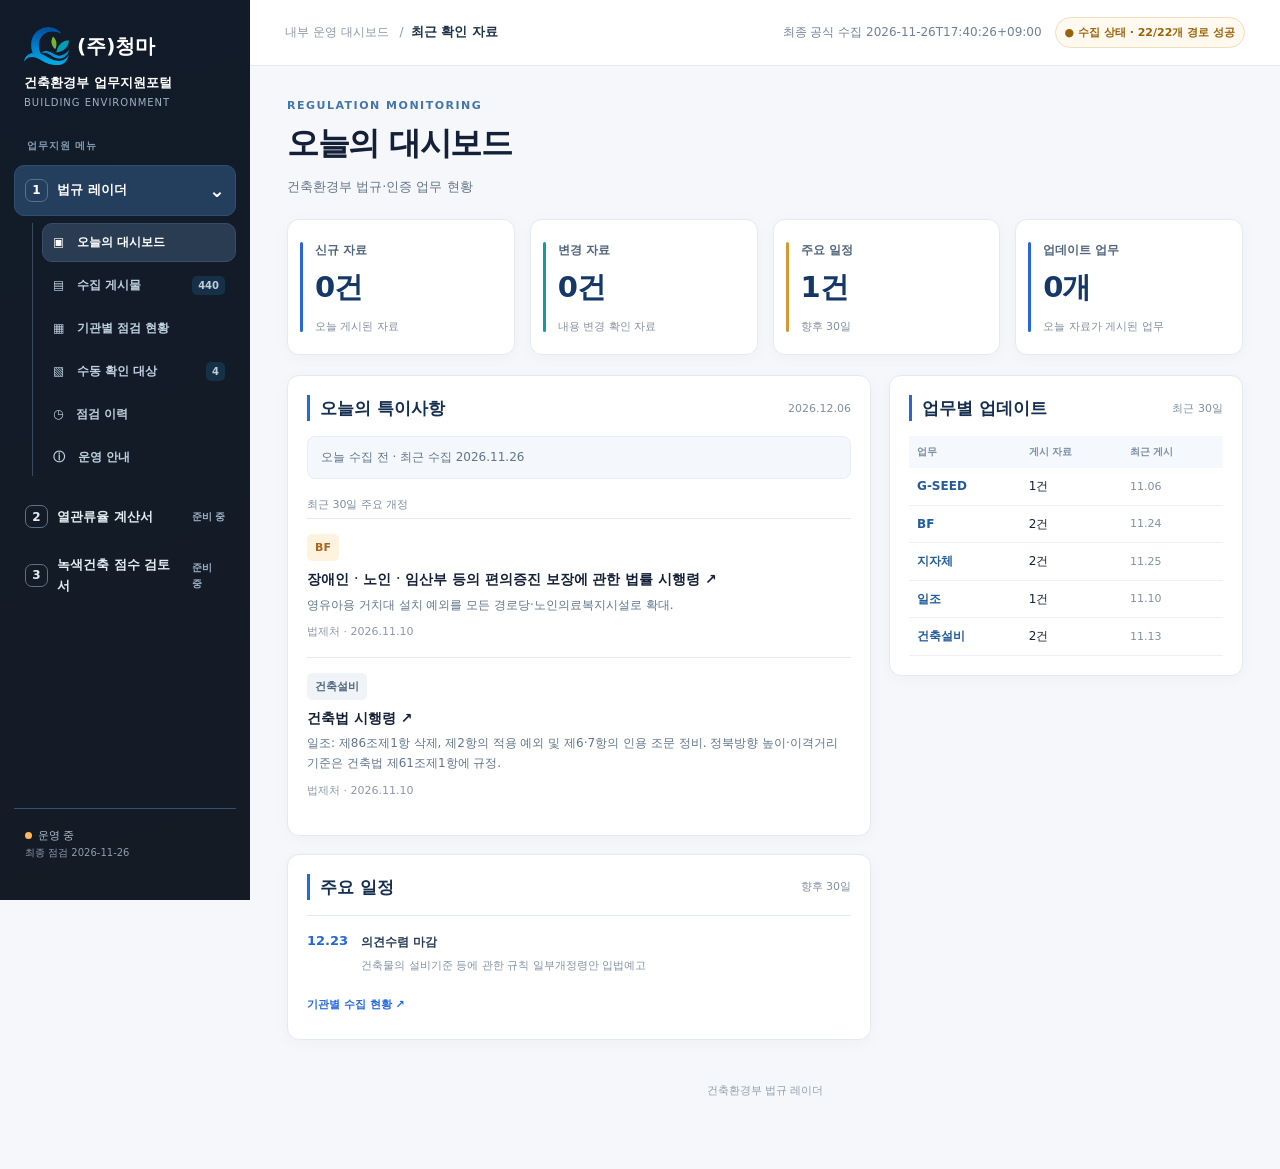
==== commit 18098c6c: "Publish verified law radar snapshot" ====
--- a/index.html
+++ b/index.html
@@ -127,7 +127,7 @@
 <h2 id="kpi-title">통계 상세 목록</h2><p class="kpi-note" id="kpi-note"></p>
 <div class="kpi-filters"><input type="search" id="kpi-search" placeholder="기관명 검색" aria-label="기관명 검색"><select id="kpi-filter" aria-label="수집 상태"><option value="all">전체 상태</option><option value="checked">성공</option><option value="pending">확인 필요</option></select></div>
 <div id="kpi-count" class="kpi-count"></div><div id="kpi-list"></div></div></div>
-<script id="radar-data" type="application/json">{"generated_at":"2026-11-25T17:24:39+09:00","last_source_check":"2026-11-25","snapshot":true,"important_disclaimer":"공개 사이트 운영 중 · 검증된 일부 수집 경로만 확인 · 표시 대상 전체 점검 미완료","summary":{"target_sites":36,"verified_full_listing_channels":14,"city_publication_cities":7,"city_publication_records":19,"city_query_last_success":13,"city_query_total":17,"manual_cities":4},"source_success":22,"source_active":22,"records":[{"key":"CITY_S28:2e994880698c20ee64ae50ad","group":"지자체","source":"제주특별자치도 · 공식 통합검색","channel":"제주특별자치도 · 공식 검색 게시물","post_id":"2e994880698c20ee64ae50ad","title":"제주특별자치도 녹색건축물 설계기준 및 가이드라인 별지","date":"2026-11-25","url":"https://www.jeju.go.kr/news/news/data.htm?act=view&seq=1434297","document_category":"해설·매뉴얼","origin_category":"지자체","link_type":"direct","attachments":[],"description":"「제주특별자치도 녹색건축물 설계기준 및 가이드라인 별지」에 관한 자료입니다.","detail_verified":false,"coverage":"최근 일부 목록 또는 RSS 확인","id_verified":true,"verified_update":false,"work_categories":["지자체"],"summary_basis":"metadata"},{"key":"bf_notice:9285032428533a731bd4f585","group":"BF","source":"한국장애인개발원 BF · 공지사항","channel":"공지사항 전체 목록","post_id":"9285032428533a731bd4f585","title":"장애물 없는 생활환경(BF) 인증 해설서(공원) 마련을 위한 간담회 개최 안내","date":"2026-11-24","url":"https://www.koddi.or.kr/bf/board/noticeBoardList.do","document_category":"해설·매뉴얼","origin_category":"인증·운영기관","link_type":"board","attachments":[],"description":"「장애물 없는 생활환경(BF) 인증 해설서(공원) 마련을 위한 간담회 개최 안내」에 관한 자료입니다.","detail_verified":false,"coverage":"전체 게시물 목록 확인 · 첨부 본문 미검증","id_verified":true,"verified_update":false,"work_categories":["BF"],"summary_basis":"metadata"},{"key":"CITY_S14:54b06495293eafd6c4a52439","group":"지자체","source":"대구광역시 · 공식 통합검색","channel":"대구광역시 · 공식 검색 게시물","post_id":"54b06495293eafd6c4a52439","title":"대구광역시 녹색건축물 설계기준 개정에 따른 행정예고","date":"2026-11-20","url":"https://www.daegu.go.kr/index.do?menu_id=00940170&menu_link=/front/daeguSidoGosi/daeguSidoGosiView.do&sno=47297&gosi_gbn=A","document_category":"예고·공고","origin_category":"지자체","link_type":"direct","attachments":[],"description":"「대구광역시 녹색건축물 설계기준 개정에 따른」에 대한 행정예고입니다.","detail_verified":false,"coverage":"최근 일부 목록 또는 RSS 확인","id_verified":true,"verified_update":false,"work_categories":["지자체"],"summary_basis":"metadata"},{"key":"molit_notice_recent:e7b243856bcdba074f8f9a45","group":"건축설비","source":"국토교통부 · 입법·행정예고 최근 목록","channel":"입법·행정예고 일부 목록","post_id":"e7b243856bcdba074f8f9a45","title":"건축물의 설비기준 등에 관한 규칙 일부개정령안 입법예고","date":"2026-11-13","url":"https://www.molit.go.kr/USR/law/m_46/lst.jsp?lcmspage=1&psize=10","document_category":"예고·공고","origin_category":"중앙부처","link_type":"board","attachments":[],"description":"「건축물의 설비기준 등에 관한 규칙 일부개정령안」에 대한 입법예고입니다. 담당 부서: 녹색건축과. 의견 제출 기간: 2026-11-13 ~ 2026-12-23.","detail_verified":false,"coverage":"최근 일부 목록 또는 RSS 확인","id_verified":true,"verified_update":false,"work_categories":["건축설비"],"summary_basis":"metadata"},{"key":"DEPT_LAW_law:LAW_NATIONAL_2026:291667","group":"BF","source":"법제처 · 부서 업무별 법령·행정규칙 검색","channel":"현행 기준 참고자료","post_id":"LAW_NATIONAL_2026:291667","title":"장애인ㆍ노인ㆍ임산부 등의 편의증진 보장에 관한 법률 시행령","date":"2026-11-10","url":"https://www.law.go.kr/LSW/lsInfoP.do?lsiSeq=291667","document_category":"기타 실무","origin_category":"중앙부처","link_type":"direct","attachments":[],"description":"영유아용 거치대 설치 예외를 모든 경로당·노인의료복지시설로 확대. 장애인전용주차구역 주차표지 발급 대상을 주·야간보호기관 차량 및 장애아동 가정위탁 보호자 차량 등으로 확대. 가정위탁 보호 종료 후 주차표지 부정 사용 시 회수 사유 신설.","detail_verified":false,"coverage":"현행 기준 참고자료 · 시행 2026-11-10 · 원문·부칙·적용범위 별도 검토","id_verified":true,"verified_update":false,"work_categories":["BF"],"reference_kind":"current","effective_at":"2026-11-10","summary_basis":"official_content","official_summary":{"document_key":"law:291667","title":"장애인ㆍ노인ㆍ임산부 등의 편의증진 보장에 관한 법률 시행령","published_at":"2026-11-10","effective_at":"2026-11-10","checked_at":"2026-11-17","summary":"영유아용 거치대 설치 예외를 모든 경로당·노인의료복지시설로 확대. 장애인전용주차구역 주차표지 발급 대상을 주·야간보호기관 차량 및 장애아동 가정위탁 보호자 차량 등으로 확대. 가정위탁 보호 종료 후 주차표지 부정 사용 시 회수 사유 신설.","changes":["영유아용 거치대 설치 예외를 모든 경로당·노인의료복지시설로 확대.","장애인전용주차구역 주차표지 발급 대상을 주·야간보호기관 차량 및 장애아동 가정위탁 보호자 차량 등으로 확대.","가정위탁 보호 종료 후 주차표지 부정 사용 시 회수 사유 신설."],"work_insights":[{"work":"BF","reason":"장애인 편의시설 설치기준과 장애인전용주차구역 운영기준을 규정.","changes":["영유아용 거치대 설치 예외를 모든 경로당·노인의료복지시설로 확대.","장애인전용주차구역 주차표지 발급 대상을 주·야간보호기관 차량 및 장애아동 가정위탁 보호자 차량 등으로 확대.","가정위탁 보호 종료 후 주차표지 부정 사용 시 회수 사유 신설."]}],"sources":[{"label":"공식 개정문·개정이유","url":"https://www.law.go.kr/LSW/lsInfoP.do?lsiSeq=291667&lsId=&efYd=20261110&chrClsCd=010202&urlMode=lsEfInfoR&viewCls=lsRvsDocInfoR&ancYnChk=0"},{"label":"현행 원문","url":"https://www.law.go.kr/LSW/lsInfoP.do?lsiSeq=291667"}],"evidence_sha256":"681d17d8fb8b1ab97ab1171eb3e1d51e7979db82b968d865bb2a7cf9498b944a"}},{"key":"DEPT_CURRENT_law:LAW_NATIONAL_2026:291715","group":"건축설비","source":"법제처 · 업무별 핵심 현행 기준 · 발행일 제한 없음","channel":"현행 기준 참고자료","post_id":"LAW_NATIONAL_2026:291715","title":"건축법 시행령","date":"2026-11-10","url":"https://www.law.go.kr/LSW/lsInfoP.do?lsiSeq=291715","document_category":"기타 실무","origin_category":"중앙부처","link_type":"direct","attachments":[],"description":"일조 높이 제한을 건축법에 직접 규정한 개정에 맞춰 시행령 제86조를 정비하고, 다세대·다가구주택의 용적률 완화 대상과 용도분류 기준 등을 조정한 개정입니다.","detail_verified":false,"coverage":"현행 기준 참고자료 · 시행 2026-11-12 · 원문·부칙·적용범위 별도 검토","id_verified":true,"verified_update":false,"work_categories":["건축설비","일조"],"reference_kind":"current","effective_at":"2026-11-12","summary_basis":"official_content","official_summary":{"document_key":"law:291715","title":"건축법 시행령","published_at":"2026-11-10","effective_at":"2026-11-12","checked_at":"2026-11-17","summary":"일조 높이 제한을 건축법에 직접 규정한 개정에 맞춰 시행령 제86조를 정비하고, 다세대·다가구주택의 용적률 완화 대상과 용도분류 기준 등을 조정한 개정입니다.","changes":["일조: 제86조제1항 삭제, 제2항의 적용 예외 및 제6·7항의 인용 조문 정비. 정북방향 높이·이격거리 기준은 건축법 제61조제1항에 규정.","주택: 다세대주택 주민공동시설의 용적률 완화 대상 추가. 다가구주택 층수 및 다세대·다가구주택 면적 관련 용도분류 기준 완화."],"work_insights":[{"work":"일조","reason":"제86조에서 일조 확보를 위한 높이 제한과 공동주택의 채광·인동간격을 규정.","changes":["제86조제1항 삭제. 정북방향 높이·이격거리 기준은 건축법 제61조제1항에 직접 규정.","제86조제2항의 적용 예외 정비. 제6·7항의 인용 조문을 건축법 제61조제1항 및 시행령 제86조제2항으로 변경."],"key_points":["정북 이격거리: 전용·일반주거지역에서는 건축법 제61조제1항의 범위에서 조례가 정하는 거리를 적용합니다. 높이 10m 이하 부분은 1.5m 이상, 10m 초과 17m 이하 부분은 5m 이상, 17m 초과 부분은 각 부분 높이의 1/2 이상입니다.","예외·별도 기준: 정북 인접 대지가 주거지역이 아닌 경우 등의 예외는 시행령 제86조제2항을, 공동주택의 채광·인동간격은 같은 조 제3항을 함께 적용합니다.","적용 시점: 상위법 부칙 제4조에 따라 개정된 제61조제1항은 2026-11-12 이후 건축허가 신청(허가를 위한 건축위원회 심의 신청 포함) 또는 건축신고를 하는 경우부터 적용합니다. 기존 사업에 일괄 소급 적용하는 내용으로 읽으면 안 됩니다."],"practical_impact":"일조 검토서의 근거를 종전 시행령 제86조제1항만으로 쓰던 경우 건축법 제61조제1항과 현행 시행령 제86조를 연결해 정리하고, 해당 사업의 신청 시점·용도지역·건축조례에 맞춰 높이별 이격거리를 대조할 수 있습니다."},{"work":"건축설비","reason":"제87조에서 급수·배수·냉난방·환기 등 건축설비의 설치 원칙과 기술기준의 위임 근거를 규정.","changes":["2026-11-10 개정문에 제87조의 직접 개정 없음. 주요 변경은 제86조의 일조 규정과 주택 용도분류 기준."],"key_points":["제87조는 설비 설치 시 안전·방화·위생·에너지 이용과 유지관리의 기본 원칙을 정하고, 구체적인 설치 기술기준을 국토교통부령에 위임합니다.","이번 개정에서는 별도로 일조 높이 제한의 조문 정비와 다세대·다가구주택 관련 기준 조정이 이뤄졌습니다."],"practical_impact":"설비 설계기준을 확인할 때는 제87조와 해당 설비 관련 부령을 연결해 보고, 이번 개정의 일조 변경은 일조 업무 항목에서 구분해 볼 수 있습니다."}],"sources":[{"label":"건축법 시행령 제86·87조 및 부칙","url":"https://www.law.go.kr/LSW/lsInfoP.do?lsiSeq=291715"},{"label":"이번 개정이유·개정문 (대통령령 제36817호)","url":"https://www.law.go.kr/LSW/lsInfoP.do?lsiSeq=291715&lsId=&efYd=20261112&chrClsCd=010202&urlMode=lsEfInfoR&viewCls=lsRvsDocInfoR&ancYnChk=0"},{"label":"건축법 제61조 및 2026-08-11 개정 부칙 제4조","url":"https://www.law.go.kr/LSW/lsInfoP.do?lsiSeq=288701"}]}},{"key":"gseed_files:6568dc046f493528cf5b1663","group":"G-SEED","source":"G-SEED · 공개자료실","channel":"공개자료","post_id":"6568dc046f493528cf5b1663","title":"녹색건축 인증기준 개정안 해설서 초안 게시 및 의견수렴","date":"2026-11-06","url":"https://www.gseed.or.kr/openFileDetailPage.do?bbsCnt=12&bbsId=2678&pageNum=1&rnum=39","document_category":"예고·공고","origin_category":"인증·운영기관","link_type":"direct","attachments":[],"description":"녹색건축 인증기준 개정안(G-SEED 2027(가칭)) 해설서에 대한 의견수렴을 위해 초안을 게시하오니, 관련 내용을 검토하시고 의견을 주시기 바랍니다. 의견이 있으신 경우, 2026년 12월 31일까지 운영기관 대표메일(greenbuildingcenter@kict.re.kr)로 보내주시기 바라며, 수렴된 의견을 검토하고 필요한 사항을 반영하여 최종 해설서를 배포할 예정입니다. ※ 첨부된 ZIP 파일의 압축을 해제한 후, 폴더 내 「해설서 보기.html」 파일을 실행하시면 크롬(Chrome), 엣지(Edge) 등 웹 브라우저에서 해설서를 확인하실 수 있습니다. ※ 해설서 내 의견작성과 의견보내기 기능을 이용하여 작성된 의견을 구글시트에 복사넣기 해주시면, 항목별 담당자가 확인 후 의견 반영여부 등 검토한 결과까지 확인 가능합니다. 붙임.","detail_verified":false,"coverage":"전체 게시물 목록 확인 · 첨부 본문 미검증","id_verified":true,"verified_update":false,"work_categories":["G-SEED"],"summary_basis":"excerpt"},{"key":"CITY_S19:c4df09ab27055052daf0259b","group":"지자체","source":"세종특별자치시 · 공식 통합검색","channel":"세종특별자치시 · 공식 검색 게시물","post_id":"c4df09ab27055052daf0259b","title":"녹색건축물 설계기준 이해 돕는 안내 책자 배포","date":"2026-10-29","url":"https://www.sejong.go.kr/bbs/R0079/view.do?nttId=B000000163790Cv0rU5v","document_category":"해설·매뉴얼","origin_category":"지자체","link_type":"direct","attachments":[],"description":"「녹색건축물 설계기준 이해 돕는 안내 책자 배포」에 관한 자료입니다.","detail_verified":false,"coverage":"최근 일부 목록 또는 RSS 확인","id_verified":true,"verified_update":false,"work_categories":["지자체"],"summary_basis":"metadata"},{"key":"CITY_S19:9648518628106e36d11d9926","group":"지자체","source":"세종특별자치시 · 공식 통합검색","channel":"세종특별자치시 · 공식 검색 게시물","post_id":"9648518628106e36d11d9926","title":"세종특별자치시_녹색건축물_설계기준_매뉴얼.pdf","date":"2026-10-28","url":"https://www.sejong.go.kr/cmm/fms/FileDown.do?atchFileId=FILE_0000472696Dzqq7&fileSn=0","document_category":"해설·매뉴얼","origin_category":"지자체","link_type":"direct","attachments":[],"description":"「세종특별자치시_녹색건축물_설계기준_매뉴얼.pdf」에 관한 자료입니다.","detail_verified":false,"coverage":"최근 일부 목록 또는 RSS 확인","id_verified":true,"verified_update":false,"work_categories":["지자체"],"summary_basis":"metadata"},{"key":"zeb_notice_recent:e7577706fb52c32261176c58","group":"ZEB","source":"제로에너지건축물 통합 인증시스템 · ZEB 공지사항 첫 페이지","channel":"공지 일부 목록","post_id":"e7577706fb52c32261176c58","title":"제로에너지건축물(ZEB) 대지외 재생에너지 활용 시범사업 추가 선정 2차 공고","date":"2026-10-07","url":"https://zeb.energy.or.kr/BC/BC04/BC04_01_001_view.do?no=281","document_category":"예고·공고","origin_category":"인증·운영기관","link_type":"direct","attachments":[],"description":"「제로에너지건축물(ZEB) 대지외 재생에너지 활용 시범사업 추가 선정 2차 공고」에 관한 자료입니다.","detail_verified":false,"coverage":"최근 일부 목록 또는 RSS 확인","id_verified":true,"verified_update":false,"work_categories":["ZEB"],"summary_basis":"metadata"},{"key":"bf_notice:236154d490f43a2c0e1e7298","group":"BF","source":"한국장애인개발원 BF · 공지사항","channel":"공지사항 전체 목록","post_id":"236154d490f43a2c0e1e7298","title":"[공지] 장애물 없는 생활환경(BF) 인증업무 이관에 따른 인증 절차 진행 신청 안내","date":"2026-10-06","url":"https://www.koddi.or.kr/bf/board/noticeBoardList.do","document_category":"해설·매뉴얼","origin_category":"인증·운영기관","link_type":"board","attachments":[],"description":"「[공지] 장애물 없는 생활환경(BF) 인증업무 이관에 따른 인증 절차 진행 신청 안내」에 관한 자료입니다.","detail_verified":false,"coverage":"전체 게시물 목록 확인 · 첨부 본문 미검증","id_verified":true,"verified_update":false,"work_categories":["BF"],"summary_basis":"metadata"},{"key":"DEPT_CURRENT_law:LAW_NATIONAL_2026:289879","group":"BF","source":"법제처 · 업무별 핵심 현행 기준 · 발행일 제한 없음","channel":"현행 기준 참고자료","post_id":"LAW_NATIONAL_2026:289879","title":"장애물 없는 생활환경 인증에 관한 규칙","date":"2026-09-15","url":"https://www.law.go.kr/LSW/lsInfoP.do?lsiSeq=289879","document_category":"기타 실무","origin_category":"중앙부처","link_type":"direct","attachments":[],"description":"개인 인증기관 지정 신청자의 사업자등록증을 행정정보 공동이용 확인 대상에서 제외. 제11조제1항 및 별지 제5호서식에 사업자등록증 사본 직접 제출 항목 신설.","detail_verified":false,"coverage":"현행 기준 참고자료 · 시행 2026-09-15 · 원문·부칙·적용범위 별도 검토","id_verified":true,"verified_update":false,"work_categories":["BF"],"reference_kind":"current","effective_at":"2026-09-15","summary_basis":"official_content","official_summary":{"document_key":"law:289879","title":"장애물 없는 생활환경 인증에 관한 규칙","published_at":"2026-09-15","effective_at":"2026-09-15","checked_at":"2026-11-17","summary":"개인 인증기관 지정 신청자의 사업자등록증을 행정정보 공동이용 확인 대상에서 제외. 제11조제1항 및 별지 제5호서식에 사업자등록증 사본 직접 제출 항목 신설.","changes":["개인 인증기관 지정 신청자의 사업자등록증을 행정정보 공동이용 확인 대상에서 제외.","제11조제1항 및 별지 제5호서식에 사업자등록증 사본 직접 제출 항목 신설."],"work_insights":[{"work":"BF","reason":"BF 인증 신청·심사와 인증기관 지정 절차를 규정.","changes":["개인 인증기관 지정 신청자의 사업자등록증을 행정정보 공동이용 확인 대상에서 제외.","제11조제1항 및 별지 제5호서식에 사업자등록증 사본 직접 제출 항목 신설."]}],"sources":[{"label":"공식 개정문·개정이유","url":"https://www.law.go.kr/LSW/lsInfoP.do?lsiSeq=289879&lsId=&efYd=20260915&chrClsCd=010202&urlMode=lsEfInfoR&viewCls=lsRvsDocInfoR&ancYnChk=0"},{"label":"현행 원문","url":"https://www.law.go.kr/LSW/lsInfoP.do?lsiSeq=289879"}],"evidence_sha256":"767b86fd4a074562fbf9370fd6180fbf8e391545c8c8e30350c1050bbdb3b608"}},{"key":"bf_notice:2aa4ead7ea85e51c4ab24da2","group":"BF","source":"한국장애인개발원 BF · 공지사항","channel":"공지사항 전체 목록","post_id":"2aa4ead7ea85e51c4ab24da2","title":"[공지] 강원지부 BF인증 업무 관련 문의처 변경 안내","date":"2026-09-07","url":"https://www.koddi.or.kr/bf/board/noticeBoardList.do","document_category":"해설·매뉴얼","origin_category":"인증·운영기관","link_type":"board","attachments":[],"description":"「[공지] 강원지부 BF인증 업무 관련 문의처 변경 안내」에 관한 자료입니다.","detail_verified":false,"coverage":"전체 게시물 목록 확인 · 첨부 본문 미검증","id_verified":true,"verified_update":false,"work_categories":["BF"],"summary_basis":"metadata"},{"key":"DEPT_LAW_law:LAW_NATIONAL_2026:289011","group":"건축설비","source":"법제처 · 부서 업무별 법령·행정규칙 검색","channel":"현행 기준 참고자료","post_id":"LAW_NATIONAL_2026:289011","title":"건축물의 설비기준 등에 관한 규칙","date":"2026-08-24","url":"https://www.law.go.kr/LSW/lsInfoP.do?lsiSeq=289011","document_category":"기타 실무","origin_category":"중앙부처","link_type":"direct","attachments":[],"description":"별도 환기설비가 있는 욕실·화장실을 각 실 필요 환기량 합계 산정에서 제외 가능. 데이터센터의 승용승강기 대수 산정 시 서버실·전산실 면적 제외. 급수관 위생안전기준과 수도용 자재·제품 관련 인용 조문 정비.","detail_verified":false,"coverage":"현행 기준 참고자료 · 시행 2026-08-24 · 원문·부칙·적용범위 별도 검토","id_verified":true,"verified_update":false,"work_categories":["건축설비"],"reference_kind":"current","effective_at":"2026-08-24","summary_basis":"official_content","official_summary":{"document_key":"law:289011","title":"건축물의 설비기준 등에 관한 규칙","published_at":"2026-08-24","effective_at":"2026-08-24","checked_at":"2026-11-17","summary":"별도 환기설비가 있는 욕실·화장실을 각 실 필요 환기량 합계 산정에서 제외 가능. 데이터센터의 승용승강기 대수 산정 시 서버실·전산실 면적 제외. 급수관 위생안전기준과 수도용 자재·제품 관련 인용 조문 정비.","changes":["별도 환기설비가 있는 욕실·화장실을 각 실 필요 환기량 합계 산정에서 제외 가능.","데이터센터의 승용승강기 대수 산정 시 서버실·전산실 면적 제외.","급수관 위생안전기준과 수도용 자재·제품 관련 인용 조문 정비."],"work_insights":[{"work":"건축설비","reason":"건축물의 급수·환기·승강기 등 설비 설치기준을 규정.","changes":["별도 환기설비가 있는 욕실·화장실을 각 실 필요 환기량 합계 산정에서 제외 가능.","데이터센터의 승용승강기 대수 산정 시 서버실·전산실 면적 제외.","급수관 위생안전기준과 수도용 자재·제품 관련 인용 조문 정비."]}],"sources":[{"label":"공식 개정문·개정이유","url":"https://www.law.go.kr/LSW/lsInfoP.do?lsiSeq=289011&lsId=&efYd=20260824&chrClsCd=010202&urlMode=lsEfInfoR&viewCls=lsRvsDocInfoR&ancYnChk=0"},{"label":"현행 원문","url":"https://www.law.go.kr/LSW/lsInfoP.do?lsiSeq=289011"}],"evidence_sha256":"cb53e9131de103d2625c0606f346e5acfb7869e90859230adb010e4d6809502b"}},{"key":"bf_notice:838e4ab6104fbdb73e961f36","group":"BF","source":"한국장애인개발원 BF · 공지사항","channel":"공지사항 전체 목록","post_id":"838e4ab6104fbdb73e961f36","title":"[공지] (사)한국건축시공기술사협회 BF인증 업무 종료 안내","date":"2026-08-04","url":"https://www.koddi.or.kr/bf/board/noticeBoardList.do","document_category":"해설·매뉴얼","origin_category":"인증·운영기관","link_type":"board","attachments":[],"description":"「[공지] (사)한국건축시공기술사협회 BF인증 업무 종료 안내」에 관한 자료입니다.","detail_verified":false,"coverage":"전체 게시물 목록 확인 · 첨부 본문 미검증","id_verified":true,"verified_update":false,"work_categories":["BF"],"summary_basis":"metadata"},{"key":"zeb_notice_recent:8633aa9e1bb70df687937c3d","group":"ZEB","source":"제로에너지건축물 통합 인증시스템 · ZEB 공지사항 첫 페이지","channel":"공지 일부 목록","post_id":"8633aa9e1bb70df687937c3d","title":"2026년도 제로에너지건축물 에너지 최적화 컨설팅 지원사업 공고","date":"2026-07-31","url":"https://zeb.energy.or.kr/BC/BC04/BC04_01_001_view.do?no=221","document_category":"예고·공고","origin_category":"인증·운영기관","link_type":"direct","attachments":[],"description":"「2026년도 제로에너지건축물 에너지 최적화 컨설팅 지원사업 공고」에 관한 자료입니다.","detail_verified":false,"coverage":"최근 일부 목록 또는 RSS 확인","id_verified":true,"verified_update":false,"work_categories":["ZEB"],"summary_basis":"metadata"},{"key":"DEPT_LAW_law:LAW_NATIONAL_2026:288501","group":"건축설비","source":"법제처 · 부서 업무별 법령·행정규칙 검색","channel":"현행 기준 참고자료","post_id":"LAW_NATIONAL_2026:288501","title":"주택건설기준 등에 관한 규칙","date":"2026-07-29","url":"https://www.law.go.kr/LSW/lsInfoP.do?lsiSeq=288501","document_category":"기타 실무","origin_category":"중앙부처","link_type":"direct","attachments":[],"description":"주거환경에 지장이 없다고 사업계획승인권자가 인정하는 경우 자동이송주차장치를 포함한 기계식주차장 설치 허용. 2026-07-29 이후 사업계획승인 신청 등에 적용. 변경승인은 입주자 모집공고 전 신청으로 한정.","detail_verified":false,"coverage":"현행 기준 참고자료 · 시행 2026-07-29 · 원문·부칙·적용범위 별도 검토","id_verified":true,"verified_update":false,"work_categories":["건축설비"],"reference_kind":"current","effective_at":"2026-07-29","summary_basis":"official_content","official_summary":{"document_key":"law:288501","title":"주택건설기준 등에 관한 규칙","published_at":"2026-07-29","effective_at":"2026-07-29","checked_at":"2026-11-17","summary":"주거환경에 지장이 없다고 사업계획승인권자가 인정하는 경우 자동이송주차장치를 포함한 기계식주차장 설치 허용. 2026-07-29 이후 사업계획승인 신청 등에 적용. 변경승인은 입주자 모집공고 전 신청으로 한정.","changes":["주거환경에 지장이 없다고 사업계획승인권자가 인정하는 경우 자동이송주차장치를 포함한 기계식주차장 설치 허용.","2026-07-29 이후 사업계획승인 신청 등에 적용. 변경승인은 입주자 모집공고 전 신청으로 한정."],"work_insights":[{"work":"건축설비","reason":"공동주택 주차장의 구조·설비 등 주택건설 세부기준을 규정.","changes":["주거환경에 지장이 없다고 사업계획승인권자가 인정하는 경우 자동이송주차장치를 포함한 기계식주차장 설치 허용.","2026-07-29 이후 사업계획승인 신청 등에 적용. 변경승인은 입주자 모집공고 전 신청으로 한정."]}],"sources":[{"label":"공식 개정문·개정이유","url":"https://www.law.go.kr/LSW/lsInfoP.do?lsiSeq=288501&lsId=&efYd=20260729&chrClsCd=010202&urlMode=lsEfInfoR&viewCls=lsRvsDocInfoR&ancYnChk=0"},{"label":"현행 원문","url":"https://www.law.go.kr/LSW/lsInfoP.do?lsiSeq=288501"}],"evidence_sha256":"a0a82cdf29d19e8b3356f61f7d207daa0e4c0a3cd46090e4bf23a4eb0021c4ec"}},{"key":"bf_certification_files:a6f7102351a6c486bf9efd3d","group":"BF","source":"한국장애인개발원 BF · 인증 자료실","channel":"인증자료 전체 목록","post_id":"a6f7102351a6c486bf9efd3d","title":"장애물 없는 생활환경 인증 인증기관 업무처리 규칙","date":"2026-07-14","url":"https://www.koddi.or.kr/bf/data/cfDataList.do","document_category":"기타 실무","origin_category":"인증·운영기관","link_type":"board","attachments":[],"description":"「장애물 없는 생활환경 인증 인증기관 업무처리 규칙」에 관한 자료입니다.","detail_verified":false,"coverage":"전체 게시물 목록 확인 · 첨부 본문 미검증","id_verified":true,"verified_update":false,"work_categories":["BF"],"summary_basis":"metadata"},{"key":"DEPT_CURRENT_admrul:LAW_ADMIN_RULE_2026:2100000282390","group":"에절","source":"법제처 · 업무별 핵심 현행 기준 · 발행일 제한 없음","channel":"현행 기준 참고자료","post_id":"LAW_ADMIN_RULE_2026:2100000282390","title":"건축물의 에너지절약설계기준","date":"2026-07-08","url":"https://www.law.go.kr/LSW/admRulInfoP.do?admRulSeq=2100000282390","document_category":"기타 실무","origin_category":"중앙부처","link_type":"direct","attachments":[],"description":"산업통상자원부·환경부 명칭을 기후에너지환경부로 변경. 개정 범위: 제5·6·8·10·12조 및 별지 제1호서식의 부처명 정비.","detail_verified":false,"coverage":"현행 기준 참고자료 · 시행 2026-07-08 · 원문·부칙·적용범위 별도 검토","id_verified":true,"verified_update":false,"work_categories":["에절","ECO2"],"reference_kind":"current","effective_at":"2026-07-08","summary_basis":"official_content","official_summary":{"document_key":"admrul:2100000282390","title":"건축물의 에너지절약설계기준","published_at":"2026-07-08","effective_at":"2026-07-08","checked_at":"2026-11-17","summary":"산업통상자원부·환경부 명칭을 기후에너지환경부로 변경. 개정 범위: 제5·6·8·10·12조 및 별지 제1호서식의 부처명 정비.","changes":["산업통상자원부·환경부 명칭을 기후에너지환경부로 변경.","개정 범위: 제5·6·8·10·12조 및 별지 제1호서식의 부처명 정비."],"work_insights":[{"work":"에절","reason":"건축물 에너지절약계획 및 에너지성능 평가와 관련된 설계기준을 규정.","changes":["산업통상자원부·환경부 명칭을 기후에너지환경부로 변경.","개정 범위: 제5·6·8·10·12조 및 별지 제1호서식의 부처명 정비."]},{"work":"ECO2","reason":"건축물 에너지절약계획 및 에너지성능 평가와 관련된 설계기준을 규정.","changes":["산업통상자원부·환경부 명칭을 기후에너지환경부로 변경.","개정 범위: 제5·6·8·10·12조 및 별지 제1호서식의 부처명 정비."]}],"sources":[{"label":"공식 개정문·개정이유","url":"https://www.law.go.kr/LSW/admRulLsInfoP.do?admRulSeq=2100000282390&chrClsCd=&urlMode=admRulRvsInfoR"},{"label":"현행 원문","url":"https://www.law.go.kr/LSW/admRulInfoP.do?admRulSeq=2100000282390"}],"evidence_sha256":"cdb4ada12cb3f8b8ef0396b7e343e299e83103df9975c992ae02dd740d74ee60"}},{"key":"DEPT_CURRENT_admrul:LAW_ADMIN_RULE_2026:2100000282378","group":"건강친화","source":"법제처 · 업무별 핵심 현행 기준 · 발행일 제한 없음","channel":"현행 기준 참고자료","post_id":"LAW_ADMIN_RULE_2026:2100000282378","title":"건강친화형 주택 건설기준","date":"2026-07-08","url":"https://www.law.go.kr/LSW/admRulInfoP.do?admRulSeq=2100000282378","document_category":"기타 실무","origin_category":"중앙부처","link_type":"direct","attachments":[],"description":"별표 1·3의 환경부 명칭을 기후에너지환경부로 변경. 별표 3의 산업통상자원부 명칭을 산업통상부로 변경.","detail_verified":false,"coverage":"현행 기준 참고자료 · 시행 2026-07-08 · 원문·부칙·적용범위 별도 검토","id_verified":true,"verified_update":false,"work_categories":["건강친화","건축설비"],"reference_kind":"current","effective_at":"2026-07-08","summary_basis":"official_content","official_summary":{"document_key":"admrul:2100000282378","title":"건강친화형 주택 건설기준","published_at":"2026-07-08","effective_at":"2026-07-08","checked_at":"2026-11-17","summary":"별표 1·3의 환경부 명칭을 기후에너지환경부로 변경. 별표 3의 산업통상자원부 명칭을 산업통상부로 변경.","changes":["별표 1·3의 환경부 명칭을 기후에너지환경부로 변경.","별표 3의 산업통상자원부 명칭을 산업통상부로 변경."],"work_insights":[{"work":"건강친화","reason":"공동주택의 실내공기질과 건강친화형 주택 건설기준을 규정.","changes":["별표 1·3의 환경부 명칭을 기후에너지환경부로 변경.","별표 3의 산업통상자원부 명칭을 산업통상부로 변경."]},{"work":"건축설비","reason":"공동주택의 실내공기질과 건강친화형 주택 건설기준을 규정.","changes":["별표 1·3의 환경부 명칭을 기후에너지환경부로 변경.","별표 3의 산업통상자원부 명칭을 산업통상부로 변경."]}],"sources":[{"label":"공식 개정문·개정이유","url":"https://www.law.go.kr/LSW/admRulLsInfoP.do?admRulSeq=2100000282378&chrClsCd=&urlMode=admRulRvsInfoR"},{"label":"현행 원문","url":"https://www.law.go.kr/LSW/admRulInfoP.do?admRulSeq=2100000282378"}],"evidence_sha256":"891b4d027766fae75d01b63d84a60e694a915e8a5ca67c315820417297b9c684"}},{"key":"DEPT_CURRENT_admrul:LAW_ADMIN_RULE_2026:2100000282336","group":"에절","source":"법제처 · 업무별 핵심 현행 기준 · 발행일 제한 없음","channel":"현행 기준 참고자료","post_id":"LAW_ADMIN_RULE_2026:2100000282336","title":"에너지절약형 친환경주택의 건설기준","date":"2026-07-08","url":"https://www.law.go.kr/LSW/admRulInfoP.do?admRulSeq=2100000282336","document_category":"기타 실무","origin_category":"중앙부처","link_type":"direct","attachments":[],"description":"제7조의 환경부장관 명칭을 기후에너지환경부장관으로 변경. 제7조의 산업통상자원부 명칭을 산업통상부로 변경.","detail_verified":false,"coverage":"현행 기준 참고자료 · 시행 2026-07-08 · 원문·부칙·적용범위 별도 검토","id_verified":true,"verified_update":false,"work_categories":["에절","친환경주택"],"reference_kind":"current","effective_at":"2026-07-08","summary_basis":"official_content","official_summary":{"document_key":"admrul:2100000282336","title":"에너지절약형 친환경주택의 건설기준","published_at":"2026-07-08","effective_at":"2026-07-08","checked_at":"2026-11-17","summary":"제7조의 환경부장관 명칭을 기후에너지환경부장관으로 변경. 제7조의 산업통상자원부 명칭을 산업통상부로 변경.","changes":["제7조의 환경부장관 명칭을 기후에너지환경부장관으로 변경.","제7조의 산업통상자원부 명칭을 산업통상부로 변경."],"work_insights":[{"work":"에절","reason":"친환경주택의 에너지절약 설계와 성능기준을 규정.","changes":["제7조의 환경부장관 명칭을 기후에너지환경부장관으로 변경.","제7조의 산업통상자원부 명칭을 산업통상부로 변경."]},{"work":"친환경주택","reason":"친환경주택의 에너지절약 설계와 성능기준을 규정.","changes":["제7조의 환경부장관 명칭을 기후에너지환경부장관으로 변경.","제7조의 산업통상자원부 명칭을 산업통상부로 변경."]}],"sources":[{"label":"공식 개정문·개정이유","url":"https://www.law.go.kr/LSW/admRulLsInfoP.do?admRulSeq=2100000282336&chrClsCd=&urlMode=admRulRvsInfoR"},{"label":"현행 원문","url":"https://www.law.go.kr/LSW/admRulInfoP.do?admRulSeq=2100000282336"}],"evidence_sha256":"222f998a63a507d04dfaed675fab5df5789131c76d1859f57eeaf3e9d877d8e7"}},{"key":"bf_certification_files:f3870c7466b64dcea9ffd647","group":"BF","source":"한국장애인개발원 BF · 인증 자료실","channel":"인증자료 전체 목록","post_id":"f3870c7466b64dcea9ffd647","title":"[2025] 장애물 없는 생활환경(BF) 인증 기준 해설서(건축물)","date":"2026-07-01","url":"https://www.koddi.or.kr/bf/data/cfDataList.do","document_category":"해설·매뉴얼","origin_category":"인증·운영기관","link_type":"board","attachments":[],"description":"「[2025] 장애물 없는 생활환경(BF) 인증 기준 해설서(건축물)」에 관한 자료입니다.","detail_verified":false,"coverage":"전체 게시물 목록 확인 · 첨부 본문 미검증","id_verified":true,"verified_update":false,"work_categories":["BF"],"summary_basis":"metadata"},{"key":"DEPT_KRIEA:KRIEA-133","group":"결로","source":"한국환경건축연구원 · 건축물인증센터 자료실","channel":"건축물인증센터 자료실","post_id":"KRIEA-133","title":"결로방지 성능평가 소개_ver3","date":"2026-07-01","url":"https://green.kriea.re.kr/board/board_view.php?board_id=pds&no=133&page=1","document_category":"기타 실무","origin_category":"인증·운영기관","link_type":"direct","attachments":[],"description":"「결로방지 성능평가 소개_ver3」에 관한 자료입니다.","detail_verified":false,"coverage":"공식 자료실 목록의 제목·게시일 확인 · 본문·첨부 별도","id_verified":true,"verified_update":false,"work_categories":["결로"],"summary_basis":"metadata"},{"key":"DEPT_KRIEA:KRIEA-132","group":"결로","source":"한국환경건축연구원 · 건축물인증센터 자료실","channel":"건축물인증센터 자료실","post_id":"KRIEA-132","title":"결로방지 성능평가 신청서, 신청 접수증 양식 변경","date":"2026-06-30","url":"https://green.kriea.re.kr/board/board_view.php?board_id=pds&no=132&page=1","document_category":"기타 실무","origin_category":"인증·운영기관","link_type":"direct","attachments":[],"description":"「결로방지 성능평가 신청서, 신청 접수증 양식 변경」에 관한 자료입니다.","detail_verified":false,"coverage":"공식 자료실 목록의 제목·게시일 확인 · 본문·첨부 별도","id_verified":true,"verified_update":false,"work_categories":["결로"],"summary_basis":"metadata"},{"key":"DEPT_KRIEA:KRIEA-131","group":"결로","source":"한국환경건축연구원 · 건축물인증센터 자료실","channel":"건축물인증센터 자료실","post_id":"KRIEA-131","title":"공동주택 결로 방지를 위한 설계기준 (개정.26.06.26)","date":"2026-06-30","url":"https://green.kriea.re.kr/board/board_view.php?board_id=pds&no=131&page=1","document_category":"기준·고시","origin_category":"인증·운영기관","link_type":"direct","attachments":[],"description":"「공동주택 결로 방지를 위한 설계기준 (개정.26.06.26)」에 관한 자료입니다.","detail_verified":false,"coverage":"공식 자료실 목록의 제목·게시일 확인 · 본문·첨부 별도","id_verified":true,"verified_update":false,"work_categories":["결로"],"summary_basis":"metadata"},{"key":"DEPT_CURRENT_admrul:LAW_ADMIN_RULE_2026:2100000281108","group":"결로","source":"법제처 · 업무별 핵심 현행 기준 · 발행일 제한 없음","channel":"현행 기준 참고자료","post_id":"LAW_ADMIN_RULE_2026:2100000281108","title":"공동주택 결로 방지를 위한 설계기준","date":"2026-06-26","url":"https://www.law.go.kr/LSW/admRulInfoP.do?admRulSeq=2100000281108","document_category":"기타 실무","origin_category":"중앙부처","link_type":"direct","attachments":[],"description":"TDR 계산에 사용하는 지역별 실외온도 값과 지역구분 수정. 시스템 창호·커튼월 창호 평가방법 마련. 성능평가 신청 절차·신청서 서식 신설 및 컴퓨터 시뮬레이션 인용 국가표준 현행화.","detail_verified":false,"coverage":"현행 기준 참고자료 · 시행 2026-06-26 · 원문·부칙·적용범위 별도 검토","id_verified":true,"verified_update":false,"work_categories":["결로"],"reference_kind":"current","effective_at":"2026-06-26","summary_basis":"official_content","official_summary":{"document_key":"admrul:2100000281108","title":"공동주택 결로 방지를 위한 설계기준","published_at":"2026-06-26","effective_at":"2026-06-26","checked_at":"2026-11-17","summary":"TDR 계산에 사용하는 지역별 실외온도 값과 지역구분 수정. 시스템 창호·커튼월 창호 평가방법 마련. 성능평가 신청 절차·신청서 서식 신설 및 컴퓨터 시뮬레이션 인용 국가표준 현행화.","changes":["TDR 계산에 사용하는 지역별 실외온도 값과 지역구분 수정.","시스템 창호·커튼월 창호 평가방법 마련.","성능평가 신청 절차·신청서 서식 신설 및 컴퓨터 시뮬레이션 인용 국가표준 현행화."],"work_insights":[{"work":"결로","reason":"공동주택의 결로방지 성능과 온도차이비율(TDR) 평가기준을 규정.","changes":["TDR 계산에 사용하는 지역별 실외온도 값과 지역구분 수정.","시스템 창호·커튼월 창호 평가방법 마련.","성능평가 신청 절차·신청서 서식 신설 및 컴퓨터 시뮬레이션 인용 국가표준 현행화."]}],"sources":[{"label":"공식 개정문·개정이유","url":"https://www.law.go.kr/LSW/admRulLsInfoP.do?admRulSeq=2100000281108&chrClsCd=&urlMode=admRulRvsInfoR"},{"label":"현행 원문","url":"https://www.law.go.kr/LSW/admRulInfoP.do?admRulSeq=2100000281108"}],"evidence_sha256":"fd3941a62402a555f6f8e46005020f550dd36e01d56de01e094c5e6ee2211cc2"}},{"key":"bf_notice:66b11d0eac8dffe26189ffbe","group":"BF","source":"한국장애인개발원 BF · 공지사항","channel":"공지사항 전체 목록","post_id":"66b11d0eac8dffe26189ffbe","title":"제8회 유니버설디자인 국제 아이디어 대전 공고(BF인증 특별상 분야)","date":"2026-06-23","url":"https://www.koddi.or.kr/bf/board/noticeBoardList.do","document_category":"예고·공고","origin_category":"인증·운영기관","link_type":"board","attachments":[],"description":"「제8회 유니버설디자인 국제 아이디어 대전 공고(BF인증 특별상 분야)」에 관한 자료입니다.","detail_verified":false,"coverage":"전체 게시물 목록 확인 · 첨부 본문 미검증","id_verified":true,"verified_update":false,"work_categories":["BF"],"summary_basis":"metadata"},{"key":"DEPT_CURRENT_law:LAW_NATIONAL_2026:287429","group":"건강친화","source":"법제처 · 업무별 핵심 현행 기준 · 발행일 제한 없음","channel":"현행 기준 참고자료","post_id":"LAW_NATIONAL_2026:287429","title":"실내공기질 관리법 시행규칙","date":"2026-06-22","url":"https://www.law.go.kr/LSW/lsInfoP.do?lsiSeq=287429","document_category":"기준·고시","origin_category":"중앙부처","link_type":"direct","attachments":[],"description":"규제 재검토기한 해제를 위한 일괄 정비에 따라 제15조제4호의2 삭제.","detail_verified":false,"coverage":"현행 기준 참고자료 · 시행 2026-06-22 · 원문·부칙·적용범위 별도 검토","id_verified":true,"verified_update":false,"work_categories":["건강친화"],"reference_kind":"current","effective_at":"2026-06-22","summary_basis":"official_content","official_summary":{"document_key":"law:287429","title":"실내공기질 관리법 시행규칙","published_at":"2026-06-22","effective_at":"2026-06-22","checked_at":"2026-11-17","summary":"규제 재검토기한 해제를 위한 일괄 정비에 따라 제15조제4호의2 삭제.","changes":["규제 재검토기한 해제를 위한 일괄 정비에 따라 제15조제4호의2 삭제."],"work_insights":[{"work":"건강친화","reason":"실내공기질 관리와 측정 등 세부기준을 규정.","changes":["규제 재검토기한 해제를 위한 일괄 정비에 따라 제15조제4호의2 삭제."]}],"sources":[{"label":"공식 개정문·개정이유","url":"https://www.law.go.kr/LSW/lsInfoP.do?lsiSeq=287429&lsId=&efYd=20260622&chrClsCd=010202&urlMode=lsEfInfoR&viewCls=lsRvsDocInfoR&ancYnChk=0"},{"label":"현행 원문","url":"https://www.law.go.kr/LSW/lsInfoP.do?lsiSeq=287429"}],"evidence_sha256":"b4d6fb08e76418928a2cd3ac107e5127a0bb87192b3849ad025366843ebc2a93"}},{"key":"molit_energy_recent:88d3f54a20c9c99be0fed078","group":"에절","source":"국토교통부 · 행정규칙 제목검색(에너지) 최근 목록","channel":"행정규칙 일부 목록","post_id":"88d3f54a20c9c99be0fed078","title":"친환경주택 에너지절약계획 전문기관 지정 고시 일부개정안","date":"2026-06-10","url":"https://www.molit.go.kr/USR/I0204/m_45/lst.jsp?search=%EC%97%90%EB%84%88%EC%A7%80&srch_usr_titl=Y","document_category":"예고·공고","origin_category":"중앙부처","link_type":"board","attachments":[],"description":"「친환경주택 에너지절약계획 전문기관 지정 고시 일부개정안」에 관한 자료입니다. 담당 부서: 주택건설운영과.","detail_verified":false,"coverage":"최근 일부 목록 또는 RSS 확인","id_verified":true,"verified_update":false,"work_categories":["에절","친환경주택"],"summary_basis":"metadata"},{"key":"gseed_notice:90f4ad403b875d1f5de6d56a","group":"G-SEED","source":"G-SEED · 공지사항","channel":"공지","post_id":"90f4ad403b875d1f5de6d56a","title":"녹색건축인증제도 인증심의위원회 후보단 모집 공고 (접수기간 2026. 07. 27.~ 2026. 08. 28.)","date":"2026-05-20","url":"https://www.gseed.or.kr/boardDetailPage.do?bbsCnt=6&bbsId=2622&pageNum=2&rnum=81","document_category":"예고·공고","origin_category":"인증·운영기관","link_type":"direct","attachments":[],"description":"한국건설기술연구원 녹색건축센터는 녹색건축인증제도(G-SEED) 운영기관으로서 『녹색건축인증에 관한 규칙』 제 3조 제⑤항의 의거하여 다음과 같이 녹색건축「인증심의위원회」 후보단을 구성하고자 하오니 전문지식과 실무경험이 풍부한 전문가분들의 적극적인 참여 바랍니다. 1. 모집 개요 - 녹색건축과 관련된 분야에서 학식과 경험이 풍부한 전문가로서 다음 요건에 해당하며, 녹색건축인증 심의위원 교육과정을 이수한 자로 녹색건축 유관 기관에 재직중인 자에 한하여 지원 가능 2.","detail_verified":false,"coverage":"전체 게시물 목록 확인 · 첨부 본문 미검증","id_verified":true,"verified_update":false,"work_categories":["G-SEED"],"summary_basis":"excerpt"},{"key":"zeb_notice_recent:ae6f5016871295896dd51a71","group":"ZEB","source":"제로에너지건축물 통합 인증시스템 · ZEB 공지사항 첫 페이지","channel":"공지 일부 목록","post_id":"ae6f5016871295896dd51a71","title":"2025년도 제로에너지건축물 에너지 최적화 컨설팅 우수사례집","date":"2026-05-18","url":"https://zeb.energy.or.kr/BC/BC04/BC04_01_001_view.do?no=203","document_category":"기타 실무","origin_category":"인증·운영기관","link_type":"direct","attachments":[],"description":"「2025년도 제로에너지건축물 에너지 최적화 컨설팅 우수사례집」에 관한 자료입니다.","detail_verified":false,"coverage":"최근 일부 목록 또는 RSS 확인","id_verified":true,"verified_update":false,"work_categories":["ZEB"],"summary_basis":"metadata"},{"key":"zeb_notice_recent:59366fbd9e24a6ca80ff82d9","group":"ZEB","source":"제로에너지건축물 통합 인증시스템 · ZEB 공지사항 첫 페이지","channel":"공지 일부 목록","post_id":"59366fbd9e24a6ca80ff82d9","title":"2025년도 제로에너지건축물 인증 기술요소 참고서","date":"2026-05-18","url":"https://zeb.energy.or.kr/BC/BC04/BC04_01_001_view.do?no=204","document_category":"해설·매뉴얼","origin_category":"인증·운영기관","link_type":"direct","attachments":[],"description":"「2025년도 제로에너지건축물 인증 기술요소 참고서」에 관한 자료입니다.","detail_verified":false,"coverage":"최근 일부 목록 또는 RSS 확인","id_verified":true,"verified_update":false,"work_categories":["ZEB"],"summary_basis":"metadata"},{"key":"gseed_notice:40fc3eefd236f951f5ddcde1","group":"G-SEED","source":"G-SEED · 공지사항","channel":"공지","post_id":"40fc3eefd236f951f5ddcde1","title":"2026 대한민국 녹색건축대전 안내 (참가신청 2026.08.14. 까지)","date":"2026-05-06","url":"https://www.gseed.or.kr/boardDetailPage.do?bbsCnt=49&bbsId=2570&pageNum=2&rnum=80","document_category":"해설·매뉴얼","origin_category":"인증·운영기관","link_type":"direct","attachments":[],"description":"녹색건축 모범사례를 발굴·선정하여 녹색건축 물의 조기정착을 유도하고 관련 기술의 연구개발 촉진 및 저변확대를 위해「2026 대한민국 녹색건축대전」응모작품을 아래와 같이 공모합니다. 1.행사명 ○ 2026대한민국녹색건축대전 2.행사주최 ○ 주최/주관:국토교통부/한국건설기술연구원 ○ 후 원:기후에너지환경부,건축공간연구원,국토안전관리원,한국부동산원,한국 에너지공단,한국태양에너지학회 3.공모절차 ○ 참가신청 - 일시:2026년5월4일(월)～8월14일(금) - 방법:이메일접수 (녹색건축준공부문)greenbuildingcenter@kict.re.kr (녹색기술공모부문)edsolar@kses.re.kr 4.관련 문의 ○ 녹색건축준공부문 - 이메일:greenbuildingcenter@kict.re.kr - 전 화:031-995-0956 ○녹색기술공모부문 - 이메일:edsolar@kses.re.kr - 전 화:","detail_verified":false,"coverage":"전체 게시물 목록 확인 · 첨부 본문 미검증","id_verified":true,"verified_update":false,"work_categories":["G-SEED"],"summary_basis":"excerpt"},{"key":"DEPT_CURRENT_law:LAW_NATIONAL_2026:285833","group":"건축설비","source":"법제처 · 업무별 핵심 현행 기준 · 발행일 제한 없음","channel":"현행 기준 참고자료","post_id":"LAW_NATIONAL_2026:285833","title":"주택건설기준 등에 관한 규정","date":"2026-05-06","url":"https://www.law.go.kr/LSW/lsInfoP.do?lsiSeq=285833","document_category":"기타 실무","origin_category":"중앙부처","link_type":"direct","attachments":[],"description":"주민공동시설에 공용식당 추가. 라멘구조 공업화주택의 바닥구조 관련 기준 완화. 공업화주택 인정 변경·유효기간 연장 및 사후관리 규정 신설·정비. 난간 또는 창틀의 에어컨 실외기 관련 설치 문구 정비.","detail_verified":false,"coverage":"현행 기준 참고자료 · 시행 2026-11-07 · 원문·부칙·적용범위 별도 검토","id_verified":true,"verified_update":false,"work_categories":["건축설비"],"reference_kind":"current","effective_at":"2026-11-07","summary_basis":"official_content","official_summary":{"document_key":"law:285833","title":"주택건설기준 등에 관한 규정","published_at":"2026-05-06","effective_at":"2026-11-07","checked_at":"2026-11-17","summary":"주민공동시설에 공용식당 추가. 라멘구조 공업화주택의 바닥구조 관련 기준 완화. 공업화주택 인정 변경·유효기간 연장 및 사후관리 규정 신설·정비. 난간 또는 창틀의 에어컨 실외기 관련 설치 문구 정비.","changes":["주민공동시설에 공용식당 추가. 라멘구조 공업화주택의 바닥구조 관련 기준 완화.","공업화주택 인정 변경·유효기간 연장 및 사후관리 규정 신설·정비.","난간 또는 창틀의 에어컨 실외기 관련 설치 문구 정비."],"work_insights":[{"work":"건축설비","reason":"주택의 건설·주민공동시설과 공업화주택 관련 기준을 규정.","changes":["주민공동시설에 공용식당 추가. 라멘구조 공업화주택의 바닥구조 관련 기준 완화.","공업화주택 인정 변경·유효기간 연장 및 사후관리 규정 신설·정비.","난간 또는 창틀의 에어컨 실외기 관련 설치 문구 정비."]}],"sources":[{"label":"공식 개정문·개정이유","url":"https://www.law.go.kr/LSW/lsInfoP.do?lsiSeq=285833&lsId=&efYd=20261107&chrClsCd=010202&urlMode=lsEfInfoR&viewCls=lsRvsDocInfoR&ancYnChk=0"},{"label":"현행 원문","url":"https://www.law.go.kr/LSW/lsInfoP.do?lsiSeq=285833"}],"evidence_sha256":"a4bd0ee13c3ed89cbc42a2eed7d6980b79494f59b859fafef50981984b62a3af"}},{"key":"DEPT_CURRENT_law:LAW_NATIONAL_2026:285467","group":"건강친화","source":"법제처 · 업무별 핵심 현행 기준 · 발행일 제한 없음","channel":"현행 기준 참고자료","post_id":"LAW_NATIONAL_2026:285467","title":"실내공기질 관리법 시행령","date":"2026-04-16","url":"https://www.law.go.kr/LSW/lsInfoP.do?lsiSeq=285467","document_category":"기타 실무","origin_category":"중앙부처","link_type":"direct","attachments":[],"description":"실내공기질 관리 우수시설 지정기준 신설: 최근 4년간 관련 처분·벌칙 이력, 시설 운영계획 및 환기·공기정화설비 관리 등. 인증된 측정기기 등으로 CO₂·초미세먼지 실시간 측정·관리 요건 마련. 우수시설 지정·재지정 관련 업무와 부정 지정 시 과태료 기준 정비.","detail_verified":false,"coverage":"현행 기준 참고자료 · 시행 2026-04-16 · 원문·부칙·적용범위 별도 검토","id_verified":true,"verified_update":false,"work_categories":["건강친화"],"reference_kind":"current","effective_at":"2026-04-16","summary_basis":"official_content","official_summary":{"document_key":"law:285467","title":"실내공기질 관리법 시행령","published_at":"2026-04-16","effective_at":"2026-04-16","checked_at":"2026-11-17","summary":"실내공기질 관리 우수시설 지정기준 신설: 최근 4년간 관련 처분·벌칙 이력, 시설 운영계획 및 환기·공기정화설비 관리 등. 인증된 측정기기 등으로 CO₂·초미세먼지 실시간 측정·관리 요건 마련. 우수시설 지정·재지정 관련 업무와 부정 지정 시 과태료 기준 정비.","changes":["실내공기질 관리 우수시설 지정기준 신설: 최근 4년간 관련 처분·벌칙 이력, 시설 운영계획 및 환기·공기정화설비 관리 등.","인증된 측정기기 등으로 CO₂·초미세먼지 실시간 측정·관리 요건 마련.","우수시설 지정·재지정 관련 업무와 부정 지정 시 과태료 기준 정비."],"work_insights":[{"work":"건강친화","reason":"다중이용시설의 실내공기질 관리 및 우수시설 지정기준을 규정.","changes":["실내공기질 관리 우수시설 지정기준 신설: 최근 4년간 관련 처분·벌칙 이력, 시설 운영계획 및 환기·공기정화설비 관리 등.","인증된 측정기기 등으로 CO₂·초미세먼지 실시간 측정·관리 요건 마련.","우수시설 지정·재지정 관련 업무와 부정 지정 시 과태료 기준 정비."]}],"sources":[{"label":"공식 개정문·개정이유","url":"https://www.law.go.kr/LSW/lsInfoP.do?lsiSeq=285467&lsId=&efYd=20260416&chrClsCd=010202&urlMode=lsEfInfoR&viewCls=lsRvsDocInfoR&ancYnChk=0"},{"label":"현행 원문","url":"https://www.law.go.kr/LSW/lsInfoP.do?lsiSeq=285467"}],"evidence_sha256":"011715cf97ca4674580f60ee1ce7c13e2f08db5cde0a3fdde9eb9ce5ca9fbcab"}},{"key":"zeb_notice_recent:86a37b737c7617f3c8cb5b27","group":"ZEB","source":"제로에너지건축물 통합 인증시스템 · ZEB 공지사항 첫 페이지","channel":"공지 일부 목록","post_id":"86a37b737c7617f3c8cb5b27","title":"공공 공동주택 비주거 인증 의무대상 판단기준 안내","date":"2026-04-06","url":"https://zeb.energy.or.kr/BC/BC04/BC04_01_001_view.do?no=181","document_category":"해설·매뉴얼","origin_category":"인증·운영기관","link_type":"direct","attachments":[],"description":"「공공 공동주택 비주거 인증 의무대상 판단기준 안내」에 관한 자료입니다.","detail_verified":false,"coverage":"최근 일부 목록 또는 RSS 확인","id_verified":true,"verified_update":false,"work_categories":["ZEB"],"summary_basis":"metadata"},{"key":"DEPT_CURRENT_law:LAW_NATIONAL_2026:285263","group":"BF","source":"법제처 · 업무별 핵심 현행 기준 · 발행일 제한 없음","channel":"현행 기준 참고자료","post_id":"LAW_NATIONAL_2026:285263","title":"장애인ㆍ노인ㆍ임산부 등의 편의증진 보장에 관한 법률 시행규칙","date":"2026-04-01","url":"https://www.law.go.kr/LSW/lsInfoP.do?lsiSeq=285263","document_category":"기준·고시","origin_category":"중앙부처","link_type":"direct","attachments":[],"description":"장례식장 빈소에 높이 차이가 있고 경사로가 없는 경우 휴대용 경사로 비치 의무 신설. 병원·화장시설 내 장례식장 포함. 2026-07-02 시행.","detail_verified":false,"coverage":"현행 기준 참고자료 · 시행 2026-07-02 · 원문·부칙·적용범위 별도 검토","id_verified":true,"verified_update":false,"work_categories":["BF"],"reference_kind":"current","effective_at":"2026-07-02","summary_basis":"official_content","official_summary":{"document_key":"law:285263","title":"장애인ㆍ노인ㆍ임산부 등의 편의증진 보장에 관한 법률 시행규칙","published_at":"2026-04-01","effective_at":"2026-07-02","checked_at":"2026-11-17","summary":"장례식장 빈소에 높이 차이가 있고 경사로가 없는 경우 휴대용 경사로 비치 의무 신설. 병원·화장시설 내 장례식장 포함. 2026-07-02 시행.","changes":["장례식장 빈소에 높이 차이가 있고 경사로가 없는 경우 휴대용 경사로 비치 의무 신설.","병원·화장시설 내 장례식장 포함. 2026-07-02 시행."],"work_insights":[{"work":"BF","reason":"장애인 편의시설의 세부기준과 시설별 비치용품 기준을 규정.","changes":["장례식장 빈소에 높이 차이가 있고 경사로가 없는 경우 휴대용 경사로 비치 의무 신설.","병원·화장시설 내 장례식장 포함. 2026-07-02 시행."]}],"sources":[{"label":"공식 개정문·개정이유","url":"https://www.law.go.kr/LSW/lsInfoP.do?lsiSeq=285263&lsId=&efYd=20260702&chrClsCd=010202&urlMode=lsEfInfoR&viewCls=lsRvsDocInfoR&ancYnChk=0"},{"label":"현행 원문","url":"https://www.law.go.kr/LSW/lsInfoP.do?lsiSeq=285263"}],"evidence_sha256":"f939ed83c960478d09ea5e556002bd1475df8d6e1ac2cbae05aaf280429964f0"}},{"key":"gseed_files:ecf813e0d71e75e4dfc613bd","group":"G-SEED","source":"G-SEED · 공개자료실","channel":"공개자료","post_id":"ecf813e0d71e75e4dfc613bd","title":"2024년 녹색건축인증 연차보고서","date":"2026-03-24","url":"https://www.gseed.or.kr/openFileDetailPage.do?bbsCnt=627&bbsId=2441&pageNum=1&rnum=37","document_category":"기타 실무","origin_category":"인증·운영기관","link_type":"direct","attachments":[],"description":"녹색건축 인증제도 및 기준의 운영과 관련하여 수행한 업무를 정리한 2024년 녹색건축인증 연차보고서입니다. 녹색건축 인증기준의 이해에 참고하시기 바랍니다.","detail_verified":false,"coverage":"전체 게시물 목록 확인 · 첨부 본문 미검증","id_verified":true,"verified_update":false,"work_categories":["G-SEED"],"summary_basis":"excerpt"},{"key":"CITY_S17:2d8ea6ca66c18dca275ef651","group":"지자체","source":"대전광역시 · 공식 통합검색","channel":"대전광역시 · 공식 검색 게시물","post_id":"2d8ea6ca66c18dca275ef651","title":"보도자료 ‘2026년 건축행정 종합관리 계획’본격 시동 2026.03.19 . 올해 점검 분야는 ▲ 건축위원회 운영 ▲ 건축 인허가 처리 ▲ 건축물 유지관리 및 위반건축물 정비 ▲ 건축물대장 및 세움터 관리 ▲ 현장...안전성을 높이고 , 기후 위기 대응을 위해 ‘ 대전시 민간건축물 녹색건축 설계기준 ’ 이 설계와 시공 단계에서부터 충실히 반영되","date":"2026-03-19","url":"https://www.daejeon.go.kr/drh/board/boardNormalView.do?boardId=normal_0189&menuSeq=1632&ntatcSeq=1509543786","document_category":"해설·매뉴얼","origin_category":"지자체","link_type":"direct","attachments":[],"description":"「보도자료 ‘2026년 건축행정 종합관리 계획’본격 시동 2026.03.19 . 올해 점검 분야는 ▲ 건축위원회 운영 ▲ 건축 인허가 처리 ▲ 건축물 유지관리 및 위반건축물 정비 ▲ 건축물대장 및 세움터 관리 ▲ 현장...안전성을 높이고 , 기후 위기 대응을 위해 ‘ 대전시 민간건축물 녹색건축 설계기준 ’ 이 설계와 시공 단계에서부터 충실히 반영되」에 관한 자료입니다.","detail_verified":false,"coverage":"최근 일부 목록 또는 RSS 확인","id_verified":true,"verified_update":false,"work_categories":["지자체"],"summary_basis":"metadata"},{"key":"bf_notice:067f1aeaa48725291ffb45d6","group":"BF","source":"한국장애인개발원 BF · 공지사항","channel":"공지사항 전체 목록","post_id":"067f1aeaa48725291ffb45d6","title":"2026년 『장애물 없는 생활환경(BF) 인증』 통합 인증 심사전문인력 모집 일정 변경 안내","date":"2026-03-16","url":"https://www.koddi.or.kr/bf/board/noticeBoardList.do","document_category":"해설·매뉴얼","origin_category":"인증·운영기관","link_type":"board","attachments":[],"description":"「2026년 『장애물 없는 생활환경(BF) 인증』 통합 인증 심사전문인력 모집 일정 변경 안내」에 관한 자료입니다.","detail_verified":false,"coverage":"전체 게시물 목록 확인 · 첨부 본문 미검증","id_verified":true,"verified_update":false,"work_categories":["BF"],"summary_basis":"metadata"},{"key":"gseed_files:803b4d75a08e5e82d8ca0649","group":"G-SEED","source":"G-SEED · 공개자료실","channel":"공개자료","post_id":"803b4d75a08e5e82d8ca0649","title":"2025년 녹색건축인증 연차보고서","date":"2026-02-10","url":"https://www.gseed.or.kr/openFileDetailPage.do?bbsCnt=90&bbsId=2527&pageNum=1&rnum=36","document_category":"기타 실무","origin_category":"인증·운영기관","link_type":"direct","attachments":[],"description":"녹색건축 인증제도 및 기준의 운영과 관련하여 수행한 업무를 정리한 2025년 녹색건축인증 연차보고서입니다. 녹색건축 인증기준의 이해에 참고하시기 바랍니다.","detail_verified":false,"coverage":"전체 게시물 목록 확인 · 첨부 본문 미검증","id_verified":true,"verified_update":false,"work_categories":["G-SEED"],"summary_basis":"excerpt"},{"key":"bf_notice:bfcf4e35a1b086a84e3da7cc","group":"BF","source":"한국장애인개발원 BF · 공지사항","channel":"공지사항 전체 목록","post_id":"bfcf4e35a1b086a84e3da7cc","title":"2026년 인증운영기관『장애물 없는 생활환경(BF) 인증』 통합 인증 심사전문인력 모집 공고 및 접수","date":"2026-02-10","url":"https://www.koddi.or.kr/bf/board/noticeBoardList.do","document_category":"예고·공고","origin_category":"인증·운영기관","link_type":"board","attachments":[],"description":"「2026년 인증운영기관『장애물 없는 생활환경(BF) 인증』 통합 인증 심사전문인력 모집 공고 및 접수」에 관한 자료입니다.","detail_verified":false,"coverage":"전체 게시물 목록 확인 · 첨부 본문 미검증","id_verified":true,"verified_update":false,"work_categories":["BF"],"summary_basis":"metadata"},{"key":"bf_notice:5d61e705389d6ed0ebceff12","group":"BF","source":"한국장애인개발원 BF · 공지사항","channel":"공지사항 전체 목록","post_id":"5d61e705389d6ed0ebceff12","title":"2026년도 장애물 없는 생활환경(BF) 인증제도 인증심사전문인력 모집 사전 안내","date":"2026-01-28","url":"https://www.koddi.or.kr/bf/board/noticeBoardList.do","document_category":"해설·매뉴얼","origin_category":"인증·운영기관","link_type":"board","attachments":[],"description":"「2026년도 장애물 없는 생활환경(BF) 인증제도 인증심사전문인력 모집 사전 안내」에 관한 자료입니다.","detail_verified":false,"coverage":"전체 게시물 목록 확인 · 첨부 본문 미검증","id_verified":true,"verified_update":false,"work_categories":["BF"],"summary_basis":"metadata"},{"key":"zeb_notice_recent:bcbf6317d42ecbaa35138d84","group":"ZEB","source":"제로에너지건축물 통합 인증시스템 · ZEB 공지사항 첫 페이지","channel":"공지 일부 목록","post_id":"bcbf6317d42ecbaa35138d84","title":"한국에너지공단 녹색건축센터 사무실 이전에 따른 안내","date":"2026-01-26","url":"https://zeb.energy.or.kr/BC/BC04/BC04_01_001_view.do?no=161","document_category":"해설·매뉴얼","origin_category":"인증·운영기관","link_type":"direct","attachments":[],"description":"「한국에너지공단 녹색건축센터 사무실 이전에 따른 안내」에 관한 자료입니다.","detail_verified":false,"coverage":"최근 일부 목록 또는 RSS 확인","id_verified":true,"verified_update":false,"work_categories":["ZEB"],"summary_basis":"metadata"},{"key":"epi_notice:e0a79c30c55b3f6812de17f7","group":"에절","source":"한국에너지공단 에절 · 공지사항","channel":"공지사항 전체 목록","post_id":"e0a79c30c55b3f6812de17f7","title":"에너지공단 사무실 이전 안내","date":"2026-01-21","url":"https://min24.energy.or.kr/nbuild/RM/GU/boardDetail_01.do?sn=334","document_category":"해설·매뉴얼","origin_category":"인증·운영기관","link_type":"direct","attachments":[],"description":"「에너지공단 사무실 이전 안내」에 관한 자료입니다.","detail_verified":false,"coverage":"전체 게시물 목록 확인 · 첨부 본문 미검증","id_verified":true,"verified_update":false,"work_categories":["에절"],"summary_basis":"metadata"},{"key":"bf_notice:91fc18ce26e915abe65ae262","group":"BF","source":"한국장애인개발원 BF · 공지사항","channel":"공지사항 전체 목록","post_id":"91fc18ce26e915abe65ae262","title":"장애물 없는 생활환경(BF) 인증기관 현황 및 인증범위 안내","date":"2026-01-20","url":"https://www.koddi.or.kr/bf/board/noticeBoardList.do","document_category":"해설·매뉴얼","origin_category":"인증·운영기관","link_type":"board","attachments":[],"description":"「장애물 없는 생활환경(BF) 인증기관 현황 및 인증범위 안내」에 관한 자료입니다.","detail_verified":false,"coverage":"전체 게시물 목록 확인 · 첨부 본문 미검증","id_verified":true,"verified_update":false,"work_categories":["BF"],"summary_basis":"metadata"},{"key":"DEPT_KRIEA:KRIEA-128","group":"지능형","source":"한국환경건축연구원 · 건축물인증센터 자료실","channel":"건축물인증센터 자료실","post_id":"KRIEA-128","title":"2026년도 지능형건축물 인증 평가수수료 산출표 게시","date":"2026-01-06","url":"https://green.kriea.re.kr/board/board_view.php?board_id=pds&no=128&page=1","document_category":"기타 실무","origin_category":"인증·운영기관","link_type":"direct","attachments":[],"description":"「2026년도 지능형건축물 인증 평가수수료 산출표 게시」에 관한 자료입니다.","detail_verified":false,"coverage":"공식 자료실 목록의 제목·게시일 확인 · 본문·첨부 별도","id_verified":true,"verified_update":false,"work_categories":["지능형"],"summary_basis":"metadata"},{"key":"epi_explanations:ca05b3ef4d7ec79123ac589b","group":"에절","source":"한국에너지공단 에절 · 에너지절약설계기준 해설서","channel":"해설서 전체 목록","post_id":"ca05b3ef4d7ec79123ac589b","title":"건축물의 에너지절약설계기준 해설서(제2025-738호)","date":"2025-12-31","url":"https://min24.energy.or.kr/nbuild/RM/GU/boardDetail_03.do?bbsNo=0&sn=333","document_category":"해설·매뉴얼","origin_category":"인증·운영기관","link_type":"direct","attachments":[],"description":"「건축물의 에너지절약설계기준 해설서(제2025-738호)」에 관한 자료입니다.","detail_verified":false,"coverage":"전체 게시물 목록 확인 · 첨부 본문 미검증","id_verified":true,"verified_update":false,"work_categories":["에절"],"summary_basis":"metadata"},{"key":"epi_other:e1b8edf5f25e464a164ca14c","group":"에절","source":"한국에너지공단 에절 · 평가프로그램·기타 자료실","channel":"평가프로그램 전체 목록","post_id":"e1b8edf5f25e464a164ca14c","title":"ECO2-OD 프로그램 및 친환경주택 에너지성능평가 입력 정보 요약서","date":"2025-12-30","url":"https://min24.energy.or.kr/nbuild/RM/GU/boardDetail_03.do?bbsNo=3&sn=332","document_category":"기타 실무","origin_category":"인증·운영기관","link_type":"direct","attachments":[],"description":"「ECO2-OD 프로그램 및 친환경주택 에너지성능평가 입력 정보 요약서」에 관한 자료입니다.","detail_verified":false,"coverage":"전체 게시물 목록 확인 · 첨부 본문 미검증","id_verified":true,"verified_update":false,"work_categories":["에절","ECO2","친환경주택"],"summary_basis":"metadata"},{"key":"epi_other:7eb4d6cfa072857bb3d65dc7","group":"에절","source":"한국에너지공단 에절 · 평가프로그램·기타 자료실","channel":"평가프로그램 전체 목록","post_id":"7eb4d6cfa072857bb3d65dc7","title":"태양열취득율계산서 및 건축물 에너지 절약을 위한 일사조절장치 설계 가이드라인 게시","date":"2025-12-30","url":"https://min24.energy.or.kr/nbuild/RM/GU/boardDetail_03.do?bbsNo=3&sn=331","document_category":"해설·매뉴얼","origin_category":"인증·운영기관","link_type":"direct","attachments":[],"description":"「태양열취득율계산서 및 건축물 에너지 절약을 위한 일사조절장치 설계 가이드라인 게시」에 관한 자료입니다.","detail_verified":false,"coverage":"전체 게시물 목록 확인 · 첨부 본문 미검증","id_verified":true,"verified_update":false,"work_categories":["에절"],"summary_basis":"metadata"},{"key":"zeb_notice_recent:44f41a9186ab5eb6113e8dbd","group":"ZEB","source":"제로에너지건축물 통합 인증시스템 · ZEB 공지사항 첫 페이지","channel":"공지 일부 목록","post_id":"44f41a9186ab5eb6113e8dbd","title":"제로에너지건축물(ZEB) 대지 외 재생에너지 활용 시범사업 공고","date":"2025-12-23","url":"https://zeb.energy.or.kr/BC/BC04/BC04_01_001_view.do?no=141","document_category":"예고·공고","origin_category":"인증·운영기관","link_type":"direct","attachments":[],"description":"「제로에너지건축물(ZEB) 대지 외 재생에너지 활용 시범사업 공고」에 관한 자료입니다.","detail_verified":false,"coverage":"최근 일부 목록 또는 RSS 확인","id_verified":true,"verified_update":false,"work_categories":["ZEB"],"summary_basis":"metadata"},{"key":"molit_energy_recent:87d358bdaa5c0c8b3baab277","group":"에절","source":"국토교통부 · 행정규칙 제목검색(에너지) 최근 목록","channel":"행정규칙 일부 목록","post_id":"87d358bdaa5c0c8b3baab277","title":"건축물의 에너지절약설계기준 일부개정고시안","date":"2025-12-16","url":"https://www.molit.go.kr/USR/I0204/m_45/dtl.jsp?gubun=4&idx=18711&lcmspage=1&psize=10","document_category":"예고·공고","origin_category":"중앙부처","link_type":"direct","attachments":[],"description":"「건축물의 에너지절약설계기준 일부개정고시안」에 관한 자료입니다. 담당 부서: 녹색건축과.","detail_verified":false,"coverage":"최근 일부 목록 또는 RSS 확인","id_verified":true,"verified_update":false,"work_categories":["에절"],"summary_basis":"metadata"},{"key":"epi_notice:d2a528f6f452048168676faa","group":"에절","source":"한국에너지공단 에절 · 공지사항","channel":"공지사항 전체 목록","post_id":"d2a528f6f452048168676faa","title":"[검토기관 한국에너지공단] 25년도 회계마감 관련 일정 안내","date":"2025-12-16","url":"https://min24.energy.or.kr/nbuild/RM/GU/boardDetail_01.do?sn=330","document_category":"해설·매뉴얼","origin_category":"인증·운영기관","link_type":"direct","attachments":[],"description":"「[검토기관 한국에너지공단] 25년도 회계마감 관련 일정 안내」에 관한 자료입니다.","detail_verified":false,"coverage":"전체 게시물 목록 확인 · 첨부 본문 미검증","id_verified":true,"verified_update":false,"work_categories":["에절"],"summary_basis":"metadata"},{"key":"DEPT_KRIEA:KRIEA-127","group":"결로","source":"한국환경건축연구원 · 건축물인증센터 자료실","channel":"건축물인증센터 자료실","post_id":"KRIEA-127","title":"2026년 결로방지 성능평가 기본수수료 산정내역","date":"2025-12-04","url":"https://green.kriea.re.kr/board/board_view.php?board_id=pds&no=127&page=1","document_category":"기타 실무","origin_category":"인증·운영기관","link_type":"direct","attachments":[],"description":"「2026년 결로방지 성능평가 기본수수료 산정내역」에 관한 자료입니다.","detail_verified":false,"coverage":"공식 자료실 목록의 제목·게시일 확인 · 본문·첨부 별도","id_verified":true,"verified_update":false,"work_categories":["결로"],"summary_basis":"metadata"},{"key":"zeb_notice_recent:2489af0b316b939bffb14f48","group":"ZEB","source":"제로에너지건축물 통합 인증시스템 · ZEB 공지사항 첫 페이지","channel":"공지 일부 목록","post_id":"2489af0b316b939bffb14f48","title":"2025년 녹색건축한마당 개최 안내","date":"2025-12-02","url":"https://zeb.energy.or.kr/BC/BC04/BC04_01_001_view.do?no=121","document_category":"해설·매뉴얼","origin_category":"인증·운영기관","link_type":"direct","attachments":[],"description":"「2025년 녹색건축한마당 개최 안내」에 관한 자료입니다.","detail_verified":false,"coverage":"최근 일부 목록 또는 RSS 확인","id_verified":true,"verified_update":false,"work_categories":["ZEB"],"summary_basis":"metadata"},{"key":"bf_notice:7a34df7070e6418448554968","group":"BF","source":"한국장애인개발원 BF · 공지사항","channel":"공지사항 전체 목록","post_id":"7a34df7070e6418448554968","title":"2025년 장애물 없는 생활환경(BF) 인증 제도 개선 간담회 개최 안내","date":"2025-12-02","url":"https://www.koddi.or.kr/bf/board/noticeBoardList.do","document_category":"해설·매뉴얼","origin_category":"인증·운영기관","link_type":"board","attachments":[],"description":"「2025년 장애물 없는 생활환경(BF) 인증 제도 개선 간담회 개최 안내」에 관한 자료입니다.","detail_verified":false,"coverage":"전체 게시물 목록 확인 · 첨부 본문 미검증","id_verified":true,"verified_update":false,"work_categories":["BF"],"summary_basis":"metadata"},{"key":"gseed_notice:14cf044e91324f23ba0c4476","group":"G-SEED","source":"G-SEED · 공지사항","channel":"공지","post_id":"14cf044e91324f23ba0c4476","title":"2025 녹색건축한마당 개최 안내","date":"2025-11-26","url":"https://www.gseed.or.kr/boardDetailPage.do?bbsCnt=4&bbsId=2504&pageNum=2&rnum=78","document_category":"해설·매뉴얼","origin_category":"인증·운영기관","link_type":"direct","attachments":[],"description":"「2025 녹색건축한마당」이 “탄소중립을 향한 내일, 녹색건축으로 그리다.”라는 주제로 2025년 12월 04일 ~ 12월 05일 서울 드래곤시티호텔에서 개최됩니다. 녹색건축정책 및 기술과 관련된 성과를 공유하고 민간·공공·학계가 나아가 국민이 참여하는 국내 최대 규모의 녹색건축 축제이오니, 많은 관심과 참여 바랍니다. ㅇ 사전등록 : https://greenbuildingfestival.or.kr","detail_verified":false,"coverage":"전체 게시물 목록 확인 · 첨부 본문 미검증","id_verified":true,"verified_update":false,"work_categories":["G-SEED"],"summary_basis":"excerpt"},{"key":"bf_notice:484d54803b3101c1721c8cf5","group":"BF","source":"한국장애인개발원 BF · 공지사항","channel":"공지사항 전체 목록","post_id":"484d54803b3101c1721c8cf5","title":"2025년 장애물 없는 생활환경(BF)인증 관계자 교육 7기 개최 안내(대상:장애인)","date":"2025-11-12","url":"https://www.koddi.or.kr/bf/board/noticeBoardList.do","document_category":"해설·매뉴얼","origin_category":"인증·운영기관","link_type":"board","attachments":[],"description":"「2025년 장애물 없는 생활환경(BF)인증 관계자 교육 7기 개최 안내(대상:장애인)」에 관한 자료입니다.","detail_verified":false,"coverage":"전체 게시물 목록 확인 · 첨부 본문 미검증","id_verified":true,"verified_update":false,"work_categories":["BF"],"summary_basis":"metadata"},{"key":"DEPT_CURRENT_law:LAW_NATIONAL_2026:279759","group":"BF","source":"법제처 · 업무별 핵심 현행 기준 · 발행일 제한 없음","channel":"현행 기준 참고자료","post_id":"LAW_NATIONAL_2026:279759","title":"장애인ㆍ노인ㆍ임산부 등의 편의증진 보장에 관한 법률","date":"2025-11-11","url":"https://www.law.go.kr/LSW/lsInfoP.do?lsiSeq=279759","document_category":"기타 실무","origin_category":"중앙부처","link_type":"direct","attachments":[],"description":"제16조의 의무 비치용품에 보청기기 보조장비 추가. 제27조의 관련 조문도 보청기기 및 보조장비로 정비. 2026-11-12 시행.","detail_verified":false,"coverage":"현행 기준 참고자료 · 시행 2026-11-12 · 원문·부칙·적용범위 별도 검토","id_verified":true,"verified_update":false,"work_categories":["BF"],"reference_kind":"current","effective_at":"2026-11-12","summary_basis":"official_content","official_summary":{"document_key":"law:279759","title":"장애인ㆍ노인ㆍ임산부 등의 편의증진 보장에 관한 법률","published_at":"2025-11-11","effective_at":"2026-11-12","checked_at":"2026-11-17","summary":"제16조의 의무 비치용품에 보청기기 보조장비 추가. 제27조의 관련 조문도 보청기기 및 보조장비로 정비. 2026-11-12 시행.","changes":["제16조의 의무 비치용품에 보청기기 보조장비 추가.","제27조의 관련 조문도 보청기기 및 보조장비로 정비. 2026-11-12 시행."],"work_insights":[{"work":"BF","reason":"공공건물·공중이용시설의 장애인 편의시설과 비치용품에 관한 근거를 규정.","changes":["제16조의 의무 비치용품에 보청기기 보조장비 추가.","제27조의 관련 조문도 보청기기 및 보조장비로 정비. 2026-11-12 시행."]}],"sources":[{"label":"공식 개정문·개정이유","url":"https://www.law.go.kr/LSW/lsInfoP.do?lsiSeq=279759&lsId=&efYd=20261112&chrClsCd=010202&urlMode=lsEfInfoR&viewCls=lsRvsDocInfoR&ancYnChk=0"},{"label":"현행 원문","url":"https://www.law.go.kr/LSW/lsInfoP.do?lsiSeq=279759"}],"evidence_sha256":"ce080b4925c2e53fc579a2dbe03fa79d0a40083b57855c5fcb3dbd7427f9a3ea"}},{"key":"epi_other:55f695e9af4f4caed0e99c8d","group":"에절","source":"한국에너지공단 에절 · 평가프로그램·기타 자료실","channel":"평가프로그램 전체 목록","post_id":"55f695e9af4f4caed0e99c8d","title":"건축물에너지소요량 평가프로그램 개정 버전 사전 공개","date":"2025-10-27","url":"https://min24.energy.or.kr/nbuild/RM/GU/boardDetail_03.do?bbsNo=3&sn=329","document_category":"기준·고시","origin_category":"인증·운영기관","link_type":"direct","attachments":[],"description":"「건축물에너지소요량 평가프로그램 개정 버전 사전 공개」에 관한 자료입니다.","detail_verified":false,"coverage":"전체 게시물 목록 확인 · 첨부 본문 미검증","id_verified":true,"verified_update":false,"work_categories":["에절"],"summary_basis":"metadata"},{"key":"DEPT_CURRENT_law:LAW_NATIONAL_2026:278999","group":"ZEB","source":"법제처 · 업무별 핵심 현행 기준 · 발행일 제한 없음","channel":"현행 기준 참고자료","post_id":"LAW_NATIONAL_2026:278999","title":"제로에너지건축물 인증에 관한 규칙","date":"2025-10-01","url":"https://www.law.go.kr/LSW/lsInfoP.do?lsiSeq=278999","document_category":"기타 실무","origin_category":"중앙부처","link_type":"direct","attachments":[],"description":"산업통상자원부·산업통상자원부장관 명칭을 기후에너지환경부·기후에너지환경부장관으로 변경. 관련 조문과 인증·수수료 서식의 부처명 정비.","detail_verified":false,"coverage":"현행 기준 참고자료 · 시행 2025-10-01 · 원문·부칙·적용범위 별도 검토","id_verified":true,"verified_update":false,"work_categories":["ZEB","에효","ECO2"],"reference_kind":"current","effective_at":"2025-10-01","summary_basis":"official_content","official_summary":{"document_key":"law:278999","title":"제로에너지건축물 인증에 관한 규칙","published_at":"2025-10-01","effective_at":"2025-10-01","checked_at":"2026-11-17","summary":"산업통상자원부·산업통상자원부장관 명칭을 기후에너지환경부·기후에너지환경부장관으로 변경. 관련 조문과 인증·수수료 서식의 부처명 정비.","changes":["산업통상자원부·산업통상자원부장관 명칭을 기후에너지환경부·기후에너지환경부장관으로 변경.","관련 조문과 인증·수수료 서식의 부처명 정비."],"work_insights":[{"work":"ZEB","reason":"제로에너지건축물의 인증 절차와 인증기관 운영기준을 규정.","changes":["산업통상자원부·산업통상자원부장관 명칭을 기후에너지환경부·기후에너지환경부장관으로 변경.","관련 조문과 인증·수수료 서식의 부처명 정비."]},{"work":"에효","reason":"제로에너지건축물의 인증 절차와 인증기관 운영기준을 규정.","changes":["산업통상자원부·산업통상자원부장관 명칭을 기후에너지환경부·기후에너지환경부장관으로 변경.","관련 조문과 인증·수수료 서식의 부처명 정비."]},{"work":"ECO2","reason":"제로에너지건축물의 인증 절차와 인증기관 운영기준을 규정.","changes":["산업통상자원부·산업통상자원부장관 명칭을 기후에너지환경부·기후에너지환경부장관으로 변경.","관련 조문과 인증·수수료 서식의 부처명 정비."]}],"sources":[{"label":"공식 개정문·개정이유","url":"https://www.law.go.kr/LSW/lsInfoP.do?lsiSeq=278999&lsId=&efYd=20251001&chrClsCd=010202&urlMode=lsEfInfoR&viewCls=lsRvsDocInfoR&ancYnChk=0"},{"label":"현행 원문","url":"https://www.law.go.kr/LSW/lsInfoP.do?lsiSeq=278999"}],"evidence_sha256":"09164e9a88b3bb1c7d12ab1b23666755ad37502093f789ced5e20e71f2d48d9c"}},{"key":"DEPT_CURRENT_law:LAW_NATIONAL_2026:278883","group":"G-SEED","source":"법제처 · 업무별 핵심 현행 기준 · 발행일 제한 없음","channel":"현행 기준 참고자료","post_id":"LAW_NATIONAL_2026:278883","title":"녹색건축 인증에 관한 규칙","date":"2025-10-01","url":"https://www.law.go.kr/LSW/lsInfoP.do?lsiSeq=278883","document_category":"기타 실무","origin_category":"중앙부처","link_type":"direct","attachments":[],"description":"환경부·환경부장관 명칭을 기후에너지환경부·기후에너지환경부장관으로 변경. 제14조의 산업통상자원부장관 명칭과 관련 서식의 한글·영문 부처명 정비.","detail_verified":false,"coverage":"현행 기준 참고자료 · 시행 2025-10-01 · 원문·부칙·적용범위 별도 검토","id_verified":true,"verified_update":false,"work_categories":["G-SEED"],"reference_kind":"current","effective_at":"2025-10-01","summary_basis":"official_content","official_summary":{"document_key":"law:278883","title":"녹색건축 인증에 관한 규칙","published_at":"2025-10-01","effective_at":"2025-10-01","checked_at":"2026-11-17","summary":"환경부·환경부장관 명칭을 기후에너지환경부·기후에너지환경부장관으로 변경. 제14조의 산업통상자원부장관 명칭과 관련 서식의 한글·영문 부처명 정비.","changes":["환경부·환경부장관 명칭을 기후에너지환경부·기후에너지환경부장관으로 변경.","제14조의 산업통상자원부장관 명칭과 관련 서식의 한글·영문 부처명 정비."],"work_insights":[{"work":"G-SEED","reason":"G-SEED 녹색건축 인증의 신청·심사 및 기관 운영 절차를 규정.","changes":["환경부·환경부장관 명칭을 기후에너지환경부·기후에너지환경부장관으로 변경.","제14조의 산업통상자원부장관 명칭과 관련 서식의 한글·영문 부처명 정비."]}],"sources":[{"label":"공식 개정문·개정이유","url":"https://www.law.go.kr/LSW/lsInfoP.do?lsiSeq=278883&lsId=&efYd=20251001&chrClsCd=010202&urlMode=lsEfInfoR&viewCls=lsRvsDocInfoR&ancYnChk=0"},{"label":"현행 원문","url":"https://www.law.go.kr/LSW/lsInfoP.do?lsiSeq=278883"}],"evidence_sha256":"a85e81e959bcff188bc71faefad99f6e00513e3943444a0bcffbe3c002b88d20"}},{"key":"DEPT_CURRENT_law:LAW_NATIONAL_2026:276765","group":"건강친화","source":"법제처 · 업무별 핵심 현행 기준 · 발행일 제한 없음","channel":"현행 기준 참고자료","post_id":"LAW_NATIONAL_2026:276765","title":"실내공기질 관리법","date":"2025-10-01","url":"https://www.law.go.kr/LSW/lsInfoP.do?lsiSeq=276765","document_category":"기타 실무","origin_category":"중앙부처","link_type":"direct","attachments":[],"description":"정부조직 개편에 따라 환경부령·환경부장관을 기후에너지환경부령·기후에너지환경부장관으로 변경. 실내공기질 우수시설 관련 개정 조문 등에도 변경 부처명 반영.","detail_verified":false,"coverage":"현행 기준 참고자료 · 시행 2026-03-26 · 원문·부칙·적용범위 별도 검토","id_verified":true,"verified_update":false,"work_categories":["건강친화"],"reference_kind":"current","effective_at":"2026-03-26","summary_basis":"official_content","official_summary":{"document_key":"law:276765","title":"실내공기질 관리법","published_at":"2025-10-01","effective_at":"2026-03-26","checked_at":"2026-11-17","summary":"정부조직 개편에 따라 환경부령·환경부장관을 기후에너지환경부령·기후에너지환경부장관으로 변경. 실내공기질 우수시설 관련 개정 조문 등에도 변경 부처명 반영.","changes":["정부조직 개편에 따라 환경부령·환경부장관을 기후에너지환경부령·기후에너지환경부장관으로 변경.","실내공기질 우수시설 관련 개정 조문 등에도 변경 부처명 반영."],"work_insights":[{"work":"건강친화","reason":"실내공기질 유지·관리와 다중이용시설·공동주택 등의 관리 근거를 규정.","changes":["정부조직 개편에 따라 환경부령·환경부장관을 기후에너지환경부령·기후에너지환경부장관으로 변경.","실내공기질 우수시설 관련 개정 조문 등에도 변경 부처명 반영."]}],"sources":[{"label":"공식 개정문·개정이유","url":"https://www.law.go.kr/LSW/lsInfoP.do?lsiSeq=276765&lsId=&efYd=20260326&chrClsCd=010202&urlMode=lsEfInfoR&viewCls=lsRvsDocInfoR&ancYnChk=0"},{"label":"현행 원문","url":"https://www.law.go.kr/LSW/lsInfoP.do?lsiSeq=276765"}],"evidence_sha256":"ce0a96cf2186bf443feb946cc303632f83dba74d46ec9cf404e8cecd307bfa33"}},{"key":"DEPT_KRIEA:KRIEA-126","group":"ZEB","source":"한국환경건축연구원 · 건축물인증센터 자료실","channel":"건축물인증센터 자료실","post_id":"KRIEA-126","title":"제로에너지건축물 인증제도 운영규정(25.03.11)","date":"2025-09-24","url":"https://green.kriea.re.kr/board/board_view.php?board_id=pds&no=126&page=1","document_category":"기타 실무","origin_category":"인증·운영기관","link_type":"direct","attachments":[],"description":"「제로에너지건축물 인증제도 운영규정(25.03.11)」에 관한 자료입니다.","detail_verified":false,"coverage":"공식 자료실 목록의 제목·게시일 확인 · 본문·첨부 별도","id_verified":true,"verified_update":false,"work_categories":["ZEB"],"summary_basis":"metadata"},{"key":"DEPT_KRIEA:KRIEA-125","group":"에효","source":"한국환경건축연구원 · 건축물인증센터 자료실","channel":"건축물인증센터 자료실","post_id":"KRIEA-125","title":"건축물에너지효율등급인증및제로에너지건축물인증제도운영규정(23.11.15)","date":"2025-09-24","url":"https://green.kriea.re.kr/board/board_view.php?board_id=pds&no=125&page=1","document_category":"기타 실무","origin_category":"인증·운영기관","link_type":"direct","attachments":[],"description":"「건축물에너지효율등급인증및제로에너지건축물인증제도운영규정(23.11.15)」에 관한 자료입니다.","detail_verified":false,"coverage":"공식 자료실 목록의 제목·게시일 확인 · 본문·첨부 별도","id_verified":true,"verified_update":false,"work_categories":["에효","ZEB"],"summary_basis":"metadata"},{"key":"DEPT_KRIEA:KRIEA-124","group":"에효","source":"한국환경건축연구원 · 건축물인증센터 자료실","channel":"건축물인증센터 자료실","post_id":"KRIEA-124","title":"건축물에너지효율등급 인증 및 제로에너지건축물 인증 제도 운영규정(22.08.30)","date":"2025-09-24","url":"https://green.kriea.re.kr/board/board_view.php?board_id=pds&no=124&page=1","document_category":"기타 실무","origin_category":"인증·운영기관","link_type":"direct","attachments":[],"description":"「건축물에너지효율등급 인증 및 제로에너지건축물 인증 제도 운영규정(22.08.30)」에 관한 자료입니다.","detail_verified":false,"coverage":"공식 자료실 목록의 제목·게시일 확인 · 본문·첨부 별도","id_verified":true,"verified_update":false,"work_categories":["에효","ZEB"],"summary_basis":"metadata"},{"key":"DEPT_KRIEA:KRIEA-123","group":"ZEB","source":"한국환경건축연구원 · 건축물인증센터 자료실","channel":"건축물인증센터 자료실","post_id":"KRIEA-123","title":"제로에너지건축물 명판 관리 안내서","date":"2025-09-24","url":"https://green.kriea.re.kr/board/board_view.php?board_id=pds&no=123&page=1","document_category":"해설·매뉴얼","origin_category":"인증·운영기관","link_type":"direct","attachments":[],"description":"「제로에너지건축물 명판 관리 안내서」에 관한 자료입니다.","detail_verified":false,"coverage":"공식 자료실 목록의 제목·게시일 확인 · 본문·첨부 별도","id_verified":true,"verified_update":false,"work_categories":["ZEB"],"summary_basis":"metadata"},{"key":"DEPT_KRIEA:KRIEA-122","group":"ZEB","source":"한국환경건축연구원 · 건축물인증센터 자료실","channel":"건축물인증센터 자료실","post_id":"KRIEA-122","title":"제로에너지건축물 명판 관리 안내서","date":"2025-09-24","url":"https://green.kriea.re.kr/board/board_view.php?board_id=pds&no=122&page=1","document_category":"해설·매뉴얼","origin_category":"인증·운영기관","link_type":"direct","attachments":[],"description":"「제로에너지건축물 명판 관리 안내서」에 관한 자료입니다.","detail_verified":false,"coverage":"공식 자료실 목록의 제목·게시일 확인 · 본문·첨부 별도","id_verified":true,"verified_update":false,"work_categories":["ZEB"],"summary_basis":"metadata"},{"key":"DEPT_KRIEA:KRIEA-121","group":"에효","source":"한국환경건축연구원 · 건축물인증센터 자료실","channel":"건축물인증센터 자료실","post_id":"KRIEA-121","title":"건축물 에너지효율등급 명판 관리 안내서","date":"2025-09-24","url":"https://green.kriea.re.kr/board/board_view.php?board_id=pds&no=121&page=2","document_category":"해설·매뉴얼","origin_category":"인증·운영기관","link_type":"direct","attachments":[],"description":"「건축물 에너지효율등급 명판 관리 안내서」에 관한 자료입니다.","detail_verified":false,"coverage":"공식 자료실 목록의 제목·게시일 확인 · 본문·첨부 별도","id_verified":true,"verified_update":false,"work_categories":["에효"],"summary_basis":"metadata"},{"key":"DEPT_KRIEA:KRIEA-120","group":"ZEB","source":"한국환경건축연구원 · 건축물인증센터 자료실","channel":"건축물인증센터 자료실","post_id":"KRIEA-120","title":"제로에너지 건축물 인증제도 운영규정(25.03.11)","date":"2025-09-24","url":"https://green.kriea.re.kr/board/board_view.php?board_id=pds&no=120&page=2","document_category":"기타 실무","origin_category":"인증·운영기관","link_type":"direct","attachments":[],"description":"「제로에너지 건축물 인증제도 운영규정(25.03.11)」에 관한 자료입니다.","detail_verified":false,"coverage":"공식 자료실 목록의 제목·게시일 확인 · 본문·첨부 별도","id_verified":true,"verified_update":false,"work_categories":["ZEB"],"summary_basis":"metadata"},{"key":"DEPT_KRIEA:KRIEA-119","group":"ZEB","source":"한국환경건축연구원 · 건축물인증센터 자료실","channel":"건축물인증센터 자료실","post_id":"KRIEA-119","title":"제로에너지건축물 인증제도 운영규정(25.03.11)","date":"2025-09-24","url":"https://green.kriea.re.kr/board/board_view.php?board_id=pds&no=119&page=2","document_category":"기타 실무","origin_category":"인증·운영기관","link_type":"direct","attachments":[],"description":"「제로에너지건축물 인증제도 운영규정(25.03.11)」에 관한 자료입니다.","detail_verified":false,"coverage":"공식 자료실 목록의 제목·게시일 확인 · 본문·첨부 별도","id_verified":true,"verified_update":false,"work_categories":["ZEB"],"summary_basis":"metadata"},{"key":"DEPT_KRIEA:KRIEA-118","group":"에효","source":"한국환경건축연구원 · 건축물인증센터 자료실","channel":"건축물인증센터 자료실","post_id":"KRIEA-118","title":"건축물에너지효율등급 인증 및 제로에너지건축물 인증 제도 운영규정(23.11.15)","date":"2025-09-24","url":"https://green.kriea.re.kr/board/board_view.php?board_id=pds&no=118&page=2","document_category":"기타 실무","origin_category":"인증·운영기관","link_type":"direct","attachments":[],"description":"「건축물에너지효율등급 인증 및 제로에너지건축물 인증 제도 운영규정(23.11.15)」에 관한 자료입니다.","detail_verified":false,"coverage":"공식 자료실 목록의 제목·게시일 확인 · 본문·첨부 별도","id_verified":true,"verified_update":false,"work_categories":["에효","ZEB"],"summary_basis":"metadata"},{"key":"DEPT_KRIEA:KRIEA-117","group":"에효","source":"한국환경건축연구원 · 건축물인증센터 자료실","channel":"건축물인증센터 자료실","post_id":"KRIEA-117","title":"건축물에너지효율등급 인증 및 제로에너지건축물 인증 제도 운영규정(22.08.30)","date":"2025-09-24","url":"https://green.kriea.re.kr/board/board_view.php?board_id=pds&no=117&page=2","document_category":"기타 실무","origin_category":"인증·운영기관","link_type":"direct","attachments":[],"description":"「건축물에너지효율등급 인증 및 제로에너지건축물 인증 제도 운영규정(22.08.30)」에 관한 자료입니다.","detail_verified":false,"coverage":"공식 자료실 목록의 제목·게시일 확인 · 본문·첨부 별도","id_verified":true,"verified_update":false,"work_categories":["에효","ZEB"],"summary_basis":"metadata"},{"key":"DEPT_KRIEA:KRIEA-116","group":"에효","source":"한국환경건축연구원 · 건축물인증센터 자료실","channel":"건축물인증센터 자료실","post_id":"KRIEA-116","title":"건축물 에너지효율등급 인증제도 운영규정 개정(21.02.25)","date":"2025-09-24","url":"https://green.kriea.re.kr/board/board_view.php?board_id=pds&no=116&page=2","document_category":"기준·고시","origin_category":"인증·운영기관","link_type":"direct","attachments":[],"description":"「건축물 에너지효율등급 인증제도 운영규정 개정(21.02.25)」에 관한 자료입니다.","detail_verified":false,"coverage":"공식 자료실 목록의 제목·게시일 확인 · 본문·첨부 별도","id_verified":true,"verified_update":false,"work_categories":["에효"],"summary_basis":"metadata"},{"key":"bf_notice:bdac0e6fcd8742c581d35c54","group":"BF","source":"한국장애인개발원 BF · 공지사항","channel":"공지사항 전체 목록","post_id":"bdac0e6fcd8742c581d35c54","title":"2025년 인증운영기관『장애물 없는 생활환경(BF) 인증』 통합 인증 심사전문인력 모집 결과 안내","date":"2025-09-17","url":"https://www.koddi.or.kr/bf/board/noticeBoardList.do","document_category":"해설·매뉴얼","origin_category":"인증·운영기관","link_type":"board","attachments":[],"description":"「2025년 인증운영기관『장애물 없는 생활환경(BF) 인증』 통합 인증 심사전문인력 모집 결과 안내」에 관한 자료입니다.","detail_verified":false,"coverage":"전체 게시물 목록 확인 · 첨부 본문 미검증","id_verified":true,"verified_update":false,"work_categories":["BF"],"summary_basis":"metadata"},{"key":"DEPT_CURRENT_admrul:LAW_ADMIN_RULE_2026:2200000107969","group":"G-SEED","source":"법제처 · 업무별 핵심 현행 기준 · 발행일 제한 없음","channel":"현행 기준 참고자료","post_id":"LAW_ADMIN_RULE_2026:2200000107969","title":"녹색건축 인증 기준","date":"2025-09-16","url":"https://www.law.go.kr/LSW/admRulInfoP.do?admRulSeq=2200000107969","document_category":"기타 실무","origin_category":"중앙부처","link_type":"direct","attachments":[],"description":"환경부·환경부장관 명칭을 기후에너지환경부·기후에너지환경부장관으로 변경. 제3·6·10·11·12·14조의 승인·운영 관련 부처명 정비.","detail_verified":false,"coverage":"현행 기준 참고자료 · 시행 2025-10-01 · 원문·부칙·적용범위 별도 검토","id_verified":true,"verified_update":false,"work_categories":["G-SEED"],"reference_kind":"current","effective_at":"2025-10-01","summary_basis":"official_content","official_summary":{"document_key":"admrul:2200000107969","title":"녹색건축 인증 기준","published_at":"2025-09-16","effective_at":"2025-10-01","checked_at":"2026-11-17","summary":"환경부·환경부장관 명칭을 기후에너지환경부·기후에너지환경부장관으로 변경. 제3·6·10·11·12·14조의 승인·운영 관련 부처명 정비.","changes":["환경부·환경부장관 명칭을 기후에너지환경부·기후에너지환경부장관으로 변경.","제3·6·10·11·12·14조의 승인·운영 관련 부처명 정비."],"work_insights":[{"work":"G-SEED","reason":"G-SEED 인증 평가·등급과 인증 운영 세부기준을 규정.","changes":["환경부·환경부장관 명칭을 기후에너지환경부·기후에너지환경부장관으로 변경.","제3·6·10·11·12·14조의 승인·운영 관련 부처명 정비."]}],"sources":[{"label":"국토부 고시 및 개정 첨부자료","url":"https://www.molit.go.kr/USR/I0204/m_45/dtl.jsp?idx=18664"},{"label":"현행 고시","url":"https://www.law.go.kr/LSW/admRulInfoP.do?admRulSeq=2200000107969"}],"evidence_sha256":"3e10842e3ca78cc4685f672e2bc76ac77e471007951ee5fb6b980a283f5b0a27"}},{"key":"zeb_tech_docs:77084584224f17c77eb7bfca","group":"ZEB","source":"제로에너지건축물 통합 인증시스템 · ZEB 기술자료·ECO2 평가프로그램 게시","channel":"기술자료·ECO2 평가프로그램","post_id":"77084584224f17c77eb7bfca","title":"제로에너지건축물 인증평가 프로그램(ECO2_2025V1_1014) 게시","date":"2025-09-05","url":"https://zeb.energy.or.kr/BC/BC04/BC04_02_001_view.do?no=101","document_category":"기타 실무","origin_category":"인증·운영기관","link_type":"direct","attachments":[],"description":"「제로에너지건축물 인증평가 프로그램(ECO2_2025V1_1014) 게시」에 관한 자료입니다.","detail_verified":false,"coverage":"최근 일부 목록 또는 RSS 확인","id_verified":true,"verified_update":false,"work_categories":["ZEB","ECO2"],"summary_basis":"metadata"},{"key":"DEPT_CURRENT_admrul:LAW_ADMIN_RULE_2026:2100000263510","group":"장수명","source":"법제처 · 업무별 핵심 현행 기준 · 발행일 제한 없음","channel":"현행 기준 참고자료","post_id":"LAW_ADMIN_RULE_2026:2100000263510","title":"장수명 주택 건설·인증기준","date":"2025-08-29","url":"https://www.law.go.kr/LSW/admRulInfoP.do?admRulSeq=2100000263510","document_category":"기타 실무","origin_category":"중앙부처","link_type":"direct","attachments":[],"description":"철골조 주택의 내구성 평가기준 신설: 부식방지 성능과 강재 품질 평가. 철근 피복두께·콘크리트 강도 기준 정비 및 염해위험지역별 기준 차등화. 설계 단계에서 평가하기 어려운 시공 항목 삭제. 구조별 내구성 등급이 다른 경우 낮은 등급을 최종 점수에 반영.","detail_verified":false,"coverage":"현행 기준 참고자료 · 시행 2025-09-07 · 원문·부칙·적용범위 별도 검토","id_verified":true,"verified_update":false,"work_categories":["장수명"],"reference_kind":"current","effective_at":"2025-09-07","summary_basis":"official_content","official_summary":{"document_key":"admrul:2100000263510","title":"장수명 주택 건설·인증기준","published_at":"2025-08-29","effective_at":"2025-09-07","checked_at":"2026-11-17","summary":"철골조 주택의 내구성 평가기준 신설: 부식방지 성능과 강재 품질 평가. 철근 피복두께·콘크리트 강도 기준 정비 및 염해위험지역별 기준 차등화. 설계 단계에서 평가하기 어려운 시공 항목 삭제. 구조별 내구성 등급이 다른 경우 낮은 등급을 최종 점수에 반영.","changes":["철골조 주택의 내구성 평가기준 신설: 부식방지 성능과 강재 품질 평가.","철근 피복두께·콘크리트 강도 기준 정비 및 염해위험지역별 기준 차등화.","설계 단계에서 평가하기 어려운 시공 항목 삭제. 구조별 내구성 등급이 다른 경우 낮은 등급을 최종 점수에 반영."],"work_insights":[{"work":"장수명","reason":"내구성·가변성·수리용이성에 따른 장수명 주택 인증기준을 규정.","changes":["철골조 주택의 내구성 평가기준 신설: 부식방지 성능과 강재 품질 평가.","철근 피복두께·콘크리트 강도 기준 정비 및 염해위험지역별 기준 차등화.","설계 단계에서 평가하기 어려운 시공 항목 삭제. 구조별 내구성 등급이 다른 경우 낮은 등급을 최종 점수에 반영."]}],"sources":[{"label":"공식 개정문·개정이유","url":"https://www.law.go.kr/LSW/admRulLsInfoP.do?admRulSeq=2100000263510&chrClsCd=&urlMode=admRulRvsInfoR"},{"label":"현행 원문","url":"https://www.law.go.kr/LSW/admRulInfoP.do?admRulSeq=2100000263510"}],"evidence_sha256":"396144a20075bce6dcc322a2c2a3761d53d7ef5d8e97f0682e16cdfdd43589b8"}},{"key":"bf_notice:07aad38831bd9db9e699b0d8","group":"BF","source":"한국장애인개발원 BF · 공지사항","channel":"공지사항 전체 목록","post_id":"07aad38831bd9db9e699b0d8","title":"2025년 인증운영기관『장애물 없는 생활환경(BF) 인증』 통합 인증 심사전문인력 모집 공고문(접수종료)","date":"2025-08-05","url":"https://www.koddi.or.kr/bf/board/noticeBoardList.do","document_category":"예고·공고","origin_category":"인증·운영기관","link_type":"board","attachments":[],"description":"「2025년 인증운영기관『장애물 없는 생활환경(BF) 인증』 통합 인증 심사전문인력 모집 공고문(접수종료)」에 관한 자료입니다.","detail_verified":false,"coverage":"전체 게시물 목록 확인 · 첨부 본문 미검증","id_verified":true,"verified_update":false,"work_categories":["BF"],"summary_basis":"metadata"},{"key":"epi_other:7fefe351c03964bb6476a273","group":"에절","source":"한국에너지공단 에절 · 평가프로그램·기타 자료실","channel":"평가프로그램 전체 목록","post_id":"7fefe351c03964bb6476a273","title":"친환경주택 성능평가 프로그램(ECO2-OD v2025_0630_0) 수정 게시2","date":"2025-07-28","url":"https://min24.energy.or.kr/nbuild/RM/GU/boardDetail_03.do?bbsNo=3&sn=328","document_category":"기타 실무","origin_category":"인증·운영기관","link_type":"direct","attachments":[],"description":"「친환경주택 성능평가 프로그램(ECO2-OD v2025_0630_0) 수정 게시2」에 관한 자료입니다.","detail_verified":false,"coverage":"전체 게시물 목록 확인 · 첨부 본문 미검증","id_verified":true,"verified_update":false,"work_categories":["에절","ECO2","친환경주택"],"summary_basis":"metadata"},{"key":"gseed_notice:908046e13807f1211b8a3778","group":"G-SEED","source":"G-SEED · 공지사항","channel":"공지","post_id":"908046e13807f1211b8a3778","title":"2025년 녹색건축인증전문가(G-SEED ID(Integrated Designer)) 교육 공고","date":"2025-07-22","url":"https://www.gseed.or.kr/boardDetailPage.do?bbsCnt=2&bbsId=2474&pageNum=2&rnum=75","document_category":"예고·공고","origin_category":"인증·운영기관","link_type":"direct","attachments":[],"description":"안녕하세요 한국건설기술연구원 녹색건축센터입니다. 올해 녹색건축인증전문가 양성 교육을 아래와 같이 공고합니다. 1.","detail_verified":false,"coverage":"전체 게시물 목록 확인 · 첨부 본문 미검증","id_verified":true,"verified_update":false,"work_categories":["G-SEED"],"summary_basis":"excerpt"},{"key":"gseed_notice:5deb292ac5500e2e5d2cf26b","group":"G-SEED","source":"G-SEED · 공지사항","channel":"공지","post_id":"5deb292ac5500e2e5d2cf26b","title":"녹색건축 인증제도(G-SEED) 시험·조정·평가(TAB) 및 커미셔닝 수행기관(단체) 모집 공고","date":"2025-07-22","url":"https://www.gseed.or.kr/boardDetailPage.do?bbsCnt=59&bbsId=2475&pageNum=2&rnum=74","document_category":"예고·공고","origin_category":"인증·운영기관","link_type":"direct","attachments":[],"description":"한국건설기술연구원 녹색건축센터는 녹색건축 인증제도(G-SEED) 운영기관으로 「녹색건축 인증기준 운영세칙 [별표3] 신축 비주거용 건축물의 인증항목 2.2 시험·조정·평가(TAB) 및 커미셔닝 실시」와 관련하여 시험·조정·평가(TAB) 및 커미셔닝 수행기관을 모집하오니 많은 관심과 참여바랍니다. 1. 지원 방법 ○ 붙임의 지원서 및 첨부서류를 이메일로 송부 (greenbuildingcenter@kict.re.kr) ○ 접수기간 : 2025.07.29.(화)~08.04.(월) 2.","detail_verified":false,"coverage":"전체 게시물 목록 확인 · 첨부 본문 미검증","id_verified":true,"verified_update":false,"work_categories":["G-SEED"],"summary_basis":"excerpt"},{"key":"epi_other:c2fb48f6a6b15b6702c7e672","group":"에절","source":"한국에너지공단 에절 · 평가프로그램·기타 자료실","channel":"평가프로그램 전체 목록","post_id":"c2fb48f6a6b15b6702c7e672","title":"친환경주택 성능평가 프로그램(ECO2-OD v2025_0630_0) 수정 게시","date":"2025-07-18","url":"https://min24.energy.or.kr/nbuild/RM/GU/boardDetail_03.do?bbsNo=3&sn=327","document_category":"기타 실무","origin_category":"인증·운영기관","link_type":"direct","attachments":[],"description":"「친환경주택 성능평가 프로그램(ECO2-OD v2025_0630_0) 수정 게시」에 관한 자료입니다.","detail_verified":false,"coverage":"전체 게시물 목록 확인 · 첨부 본문 미검증","id_verified":true,"verified_update":false,"work_categories":["에절","ECO2","친환경주택"],"summary_basis":"metadata"},{"key":"gseed_notice:1a8a9c8bbc049864a2ad5231","group":"G-SEED","source":"G-SEED · 공지사항","channel":"공지","post_id":"1a8a9c8bbc049864a2ad5231","title":"녹색건축 인증 현황 공유(2002~2024)","date":"2025-07-07","url":"https://www.gseed.or.kr/boardDetailPage.do?bbsCnt=432&bbsId=2469&pageNum=2&rnum=73","document_category":"기타 실무","origin_category":"인증·운영기관","link_type":"direct","attachments":[],"description":"-","detail_verified":false,"coverage":"전체 게시물 목록 확인 · 첨부 본문 미검증","id_verified":true,"verified_update":false,"work_categories":["G-SEED"],"summary_basis":"excerpt"},{"key":"epi_other:20ebf812fdd514470a10aaf4","group":"에절","source":"한국에너지공단 에절 · 평가프로그램·기타 자료실","channel":"평가프로그램 전체 목록","post_id":"20ebf812fdd514470a10aaf4","title":"친환경주택 성능평가 프로그램(ECO2-OD v2025_0630_0)","date":"2025-06-30","url":"https://min24.energy.or.kr/nbuild/RM/GU/boardDetail_03.do?bbsNo=3&sn=326","document_category":"기타 실무","origin_category":"인증·운영기관","link_type":"direct","attachments":[],"description":"「친환경주택 성능평가 프로그램(ECO2-OD v2025_0630_0)」에 관한 자료입니다.","detail_verified":false,"coverage":"전체 게시물 목록 확인 · 첨부 본문 미검증","id_verified":true,"verified_update":false,"work_categories":["에절","ECO2","친환경주택"],"summary_basis":"metadata"},{"key":"zeb_tech_docs:bfdb6544ed2317e8dec1ea66","group":"ZEB","source":"제로에너지건축물 통합 인증시스템 · ZEB 기술자료·ECO2 평가프로그램 게시","channel":"기술자료·ECO2 평가프로그램","post_id":"bfdb6544ed2317e8dec1ea66","title":"제로에너지건축물 경제성 분석 참고서(ver.2025)","date":"2025-06-25","url":"https://zeb.energy.or.kr/BC/BC04/BC04_02_001_view.do?no=81","document_category":"해설·매뉴얼","origin_category":"인증·운영기관","link_type":"direct","attachments":[],"description":"「제로에너지건축물 경제성 분석 참고서(ver.2025)」에 관한 자료입니다.","detail_verified":false,"coverage":"최근 일부 목록 또는 RSS 확인","id_verified":true,"verified_update":false,"work_categories":["ZEB"],"summary_basis":"metadata"},{"key":"epi_notice:1b204098c3fb308f03677522","group":"에절","source":"한국에너지공단 에절 · 공지사항","channel":"공지사항 전체 목록","post_id":"1b204098c3fb308f03677522","title":"[공지] 민간 ZEB 설계기준 정책설명회 발표자료 게시","date":"2025-06-20","url":"https://min24.energy.or.kr/nbuild/RM/GU/boardDetail_01.do?sn=325","document_category":"해설·매뉴얼","origin_category":"인증·운영기관","link_type":"direct","attachments":[],"description":"「[공지] 민간 ZEB 설계기준 정책설명회 발표자료 게시」에 관한 자료입니다.","detail_verified":false,"coverage":"전체 게시물 목록 확인 · 첨부 본문 미검증","id_verified":true,"verified_update":false,"work_categories":["에절","ZEB"],"summary_basis":"metadata"},{"key":"CITY_S14:d43d3953146d83c8860395cd","group":"지자체","source":"대구광역시 · 공식 통합검색","channel":"대구광역시 · 공식 검색 게시물","post_id":"d43d3953146d83c8860395cd","title":"대구광역시 녹색건축물 설계기준 개정 고시","date":"2025-06-20","url":"https://www.daegu.go.kr/index.do?menu_id=00940170&menu_link=/front/daeguSidoGosi/daeguSidoGosiView.do&sno=43460&gosi_gbn=N","document_category":"기준·고시","origin_category":"지자체","link_type":"direct","attachments":[],"description":"「대구광역시 녹색건축물 설계기준 개정 고시」에 관한 자료입니다.","detail_verified":false,"coverage":"최근 일부 목록 또는 RSS 확인","id_verified":true,"verified_update":false,"work_categories":["지자체"],"summary_basis":"metadata"},{"key":"molit_energy_recent:e540961ffed0a83783c07226","group":"에절","source":"국토교통부 · 행정규칙 제목검색(에너지) 최근 목록","channel":"행정규칙 일부 목록","post_id":"e540961ffed0a83783c07226","title":"에너지절약형 친환경주택의 건설기준 일부개정 고시","date":"2025-06-19","url":"https://www.molit.go.kr/USR/I0204/m_45/lst.jsp?search=%EC%97%90%EB%84%88%EC%A7%80&srch_usr_titl=Y","document_category":"기준·고시","origin_category":"중앙부처","link_type":"board","attachments":[],"description":"「에너지절약형 친환경주택의 건설기준 일부개정 고시」에 관한 자료입니다. 담당 부서: 주택건설공급과.","detail_verified":false,"coverage":"최근 일부 목록 또는 RSS 확인","id_verified":true,"verified_update":false,"work_categories":["에절","친환경주택"],"summary_basis":"metadata"},{"key":"epi_notice:9f1ca2a34d63d25e546f9035","group":"에절","source":"한국에너지공단 에절 · 공지사항","channel":"공지사항 전체 목록","post_id":"9f1ca2a34d63d25e546f9035","title":"민간 ZEB 설계기준 정책설명회 개최 안내 및 참석요청","date":"2025-06-11","url":"https://min24.energy.or.kr/nbuild/RM/GU/boardDetail_01.do?sn=324","document_category":"해설·매뉴얼","origin_category":"인증·운영기관","link_type":"direct","attachments":[],"description":"「민간 ZEB 설계기준 정책설명회 개최 안내 및 참석요청」에 관한 자료입니다.","detail_verified":false,"coverage":"전체 게시물 목록 확인 · 첨부 본문 미검증","id_verified":true,"verified_update":false,"work_categories":["에절","ZEB"],"summary_basis":"metadata"},{"key":"CITY_S19:77aadf9e71e44c5b12e7edc5","group":"지자체","source":"세종특별자치시 · 공식 통합검색","channel":"세종특별자치시 · 공식 검색 게시물","post_id":"77aadf9e71e44c5b12e7edc5","title":"250605_녹색건축물_설계기준_실효성·편의성_강화(건축과).hwp","date":"2025-06-05","url":"https://www.sejong.go.kr/cmm/fms/FileDown.do?atchFileId=FILE_0000403591kiFe0&fileSn=0","document_category":"기타 실무","origin_category":"지자체","link_type":"direct","attachments":[],"description":"「250605_녹색건축물_설계기준_실효성·편의성_강화(건축과).hwp」에 관한 자료입니다.","detail_verified":false,"coverage":"최근 일부 목록 또는 RSS 확인","id_verified":true,"verified_update":false,"work_categories":["지자체"],"summary_basis":"metadata"},{"key":"CITY_S19:66f2b3381434adfadd583843","group":"지자체","source":"세종특별자치시 · 공식 통합검색","channel":"세종특별자치시 · 공식 검색 게시물","post_id":"66f2b3381434adfadd583843","title":"녹색건축물 설계기준 실효성·편의성 강화","date":"2025-06-05","url":"https://www.sejong.go.kr/bbs/R0079/view.do?bbsId=R0079&nttId=B000000131425Ig8sK7u","document_category":"기타 실무","origin_category":"지자체","link_type":"direct","attachments":[],"description":"「녹색건축물 설계기준 실효성·편의성 강화」에 관한 자료입니다.","detail_verified":false,"coverage":"최근 일부 목록 또는 RSS 확인","id_verified":true,"verified_update":false,"work_categories":["지자체"],"summary_basis":"metadata"},{"key":"zeb_notice_recent:ce2f49073f8be910ad79932e","group":"ZEB","source":"제로에너지건축물 통합 인증시스템 · ZEB 공지사항 첫 페이지","channel":"공지 일부 목록","post_id":"ce2f49073f8be910ad79932e","title":"2024년도 제로에너지 건축물인증 기술요소 참고서","date":"2025-06-04","url":"https://zeb.energy.or.kr/BC/BC04/BC04_01_001_view.do?no=62","document_category":"해설·매뉴얼","origin_category":"인증·운영기관","link_type":"direct","attachments":[],"description":"「2024년도 제로에너지 건축물인증 기술요소 참고서」에 관한 자료입니다.","detail_verified":false,"coverage":"최근 일부 목록 또는 RSS 확인","id_verified":true,"verified_update":false,"work_categories":["ZEB"],"summary_basis":"metadata"},{"key":"zeb_notice_recent:6f1849dc87f3f4a36e221891","group":"ZEB","source":"제로에너지건축물 통합 인증시스템 · ZEB 공지사항 첫 페이지","channel":"공지 일부 목록","post_id":"6f1849dc87f3f4a36e221891","title":"2024년도 제로에너지건축물 에너지 최적화 컨설팅 우수사례집","date":"2025-06-04","url":"https://zeb.energy.or.kr/BC/BC04/BC04_01_001_view.do?no=61","document_category":"기타 실무","origin_category":"인증·운영기관","link_type":"direct","attachments":[],"description":"「2024년도 제로에너지건축물 에너지 최적화 컨설팅 우수사례집」에 관한 자료입니다.","detail_verified":false,"coverage":"최근 일부 목록 또는 RSS 확인","id_verified":true,"verified_update":false,"work_categories":["ZEB"],"summary_basis":"metadata"},{"key":"bf_notice:64faee5a34c28a4e62798172","group":"BF","source":"한국장애인개발원 BF · 공지사항","channel":"공지사항 전체 목록","post_id":"64faee5a34c28a4e62798172","title":"2025년 5월 22일~23일 BF인증팀 업무 안내","date":"2025-05-21","url":"https://www.koddi.or.kr/bf/board/noticeBoardList.do","document_category":"해설·매뉴얼","origin_category":"인증·운영기관","link_type":"board","attachments":[],"description":"「2025년 5월 22일~23일 BF인증팀 업무 안내」에 관한 자료입니다.","detail_verified":false,"coverage":"전체 게시물 목록 확인 · 첨부 본문 미검증","id_verified":true,"verified_update":false,"work_categories":["BF"],"summary_basis":"metadata"},{"key":"CITY_S15:6af302b9b6f533dde1e4735e","group":"지자체","source":"인천광역시 · 공식 통합검색","channel":"인천광역시 · 공식 검색 게시물","post_id":"6af302b9b6f533dde1e4735e","title":"[개정전문]인천광역시 녹색건축물 설계기준(최종.).pdf","date":"2025-05-19","url":"https://www.incheon.go.kr/comm/getFile?srvcId=BBSTY1&upperNo=2077816&fileTy=ATTACH&fileNo=4","document_category":"기준·고시","origin_category":"지자체","link_type":"direct","attachments":[],"description":"「[개정전문]인천광역시 녹색건축물 설계기준(최종.).pdf」에 관한 자료입니다.","detail_verified":false,"coverage":"최근 일부 목록 또는 RSS 확인","id_verified":true,"verified_update":false,"work_categories":["지자체"],"summary_basis":"metadata"},{"key":"gseed_notice:f7f7b733e424de193a636ac9","group":"G-SEED","source":"G-SEED · 공지사항","channel":"공지","post_id":"f7f7b733e424de193a636ac9","title":"2025 대한민국 녹색건축대전 참가신청 및 접수 안내(2025.08.14.까지)","date":"2025-05-02","url":"https://www.gseed.or.kr/boardDetailPage.do?bbsCnt=19&bbsId=2457&pageNum=2&rnum=72","document_category":"해설·매뉴얼","origin_category":"인증·운영기관","link_type":"direct","attachments":[],"description":"국토교통부 주최, 한국건설기술연구원 주관으로 녹색건축 모범사례 발굴·선정하여 녹색건축물의 조기정착을 유도하고 관련 기술의 연구개발 촉진 및 저변확대를 위하여 「2025 대한민국 녹색건축대전」 응모작품을 다음과 같이 공모하오니 많은 관심과 참여 바랍니다. * 자세한 사항인 첨부 공고문 참조바랍니다. ** 참가신청 및 접수일 안내 : '25.08.14.(목)까지","detail_verified":false,"coverage":"전체 게시물 목록 확인 · 첨부 본문 미검증","id_verified":true,"verified_update":false,"work_categories":["G-SEED"],"summary_basis":"excerpt"},{"key":"gseed_notice:28916869ff0411a6a91524a6","group":"G-SEED","source":"G-SEED · 공지사항","channel":"공지","post_id":"28916869ff0411a6a91524a6","title":"2025년 녹색건축인증전문가 교육기관 모집 공고(접수기간 4.15.~5.23.)","date":"2025-04-15","url":"https://www.gseed.or.kr/boardDetailPage.do?bbsCnt=164&bbsId=2454&pageNum=3&rnum=71","document_category":"예고·공고","origin_category":"인증·운영기관","link_type":"direct","attachments":[],"description":"녹색건축물 조성 지원법 제16조제2항 및 제21조제1항, 녹색건축 인증에 관한 규칙 제3조제3항제3호 등에 의거하여, 녹색건축인증전문가 양성을 위한 교육기관을 아래와 같이 모집합니다. 1. 내용: 녹색건축인증전문가(약칭 G-SEED ID) 교육기관 모집 2.","detail_verified":false,"coverage":"전체 게시물 목록 확인 · 첨부 본문 미검증","id_verified":true,"verified_update":false,"work_categories":["G-SEED"],"summary_basis":"excerpt"},{"key":"bf_notice:9695b67c8a4ce799729e24fc","group":"BF","source":"한국장애인개발원 BF · 공지사항","channel":"공지사항 전체 목록","post_id":"9695b67c8a4ce799729e24fc","title":"2025년 3월 17일~18일 BF인증팀 업무 안내","date":"2025-03-17","url":"https://www.koddi.or.kr/bf/board/noticeBoardList.do","document_category":"해설·매뉴얼","origin_category":"인증·운영기관","link_type":"board","attachments":[],"description":"「2025년 3월 17일~18일 BF인증팀 업무 안내」에 관한 자료입니다.","detail_verified":false,"coverage":"전체 게시물 목록 확인 · 첨부 본문 미검증","id_verified":true,"verified_update":false,"work_categories":["BF"],"summary_basis":"metadata"},{"key":"zeb_tech_docs:e0aed51b6437526dc75e802a","group":"ZEB","source":"제로에너지건축물 통합 인증시스템 · ZEB 기술자료·ECO2 평가프로그램 게시","channel":"기술자료·ECO2 평가프로그램","post_id":"e0aed51b6437526dc75e802a","title":"제로에너지건축물 인증평가 프로그램(ECO2_2025V1) 게시","date":"2025-03-11","url":"https://zeb.energy.or.kr/BC/BC04/BC04_02_001_view.do?no=41","document_category":"기타 실무","origin_category":"인증·운영기관","link_type":"direct","attachments":[],"description":"「제로에너지건축물 인증평가 프로그램(ECO2_2025V1) 게시」에 관한 자료입니다.","detail_verified":false,"coverage":"최근 일부 목록 또는 RSS 확인","id_verified":true,"verified_update":false,"work_categories":["ZEB","ECO2"],"summary_basis":"metadata"},{"key":"zeb_notice_recent:c5f3becc6735cf258b57665c","group":"ZEB","source":"제로에너지건축물 통합 인증시스템 · ZEB 공지사항 첫 페이지","channel":"공지 일부 목록","post_id":"c5f3becc6735cf258b57665c","title":"건축물에너지관리시스템 보고서 작성양식 게시","date":"2025-03-11","url":"https://zeb.energy.or.kr/BC/BC04/BC04_01_001_view.do?no=43","document_category":"기타 실무","origin_category":"인증·운영기관","link_type":"direct","attachments":[],"description":"「건축물에너지관리시스템 보고서 작성양식 게시」에 관한 자료입니다.","detail_verified":false,"coverage":"최근 일부 목록 또는 RSS 확인","id_verified":true,"verified_update":false,"work_categories":["ZEB"],"summary_basis":"metadata"},{"key":"zeb_notice_recent:9a6d0ebc8471126da89baabc","group":"ZEB","source":"제로에너지건축물 통합 인증시스템 · ZEB 공지사항 첫 페이지","channel":"공지 일부 목록","post_id":"9a6d0ebc8471126da89baabc","title":"건축물에너지관리시스템 보고서 작성기준 및 가이드 게시","date":"2025-03-11","url":"https://zeb.energy.or.kr/BC/BC04/BC04_01_001_view.do?no=42","document_category":"해설·매뉴얼","origin_category":"인증·운영기관","link_type":"direct","attachments":[],"description":"「건축물에너지관리시스템 보고서 작성기준 및 가이드 게시」에 관한 자료입니다.","detail_verified":false,"coverage":"최근 일부 목록 또는 RSS 확인","id_verified":true,"verified_update":false,"work_categories":["ZEB"],"summary_basis":"metadata"},{"key":"DEPT_KRIEA:KRIEA-111","group":"지능형","source":"한국환경건축연구원 · 건축물인증센터 자료실","channel":"건축물인증센터 자료실","post_id":"KRIEA-111","title":"2025년 지능형건축물인증 총괄표 및 자체평가서 양식","date":"2025-01-21","url":"https://green.kriea.re.kr/board/board_view.php?board_id=pds&no=111&page=2","document_category":"기타 실무","origin_category":"인증·운영기관","link_type":"direct","attachments":[],"description":"「2025년 지능형건축물인증 총괄표 및 자체평가서 양식」에 관한 자료입니다.","detail_verified":false,"coverage":"공식 자료실 목록의 제목·게시일 확인 · 본문·첨부 별도","id_verified":true,"verified_update":false,"work_categories":["지능형"],"summary_basis":"metadata"},{"key":"epi_notice:11870ea4eccc4dbff1ceab26","group":"에절","source":"한국에너지공단 에절 · 공지사항","channel":"공지사항 전체 목록","post_id":"11870ea4eccc4dbff1ceab26","title":"에너지 절약계획서 검토업무 운영규정 개정 사항(241224) 안내드립니다.","date":"2025-01-15","url":"https://min24.energy.or.kr/nbuild/RM/GU/boardDetail_01.do?sn=321","document_category":"기준·고시","origin_category":"인증·운영기관","link_type":"direct","attachments":[],"description":"「에너지 절약계획서 검토업무 운영규정 개정 사항(241224) 안내드립니다」에 관한 자료입니다.","detail_verified":false,"coverage":"전체 게시물 목록 확인 · 첨부 본문 미검증","id_verified":true,"verified_update":false,"work_categories":["에절"],"summary_basis":"metadata"},{"key":"DEPT_KRIEA:KRIEA-110","group":"지능형","source":"한국환경건축연구원 · 건축물인증센터 자료실","channel":"건축물인증센터 자료실","post_id":"KRIEA-110","title":"2025년도 지능형건축물 인증 평가수수료 산출표 게시","date":"2025-01-06","url":"https://green.kriea.re.kr/board/board_view.php?board_id=pds&no=110&page=2","document_category":"기타 실무","origin_category":"인증·운영기관","link_type":"direct","attachments":[],"description":"「2025년도 지능형건축물 인증 평가수수료 산출표 게시」에 관한 자료입니다.","detail_verified":false,"coverage":"공식 자료실 목록의 제목·게시일 확인 · 본문·첨부 별도","id_verified":true,"verified_update":false,"work_categories":["지능형"],"summary_basis":"metadata"},{"key":"CITY_S12:379cc318bea8fbcc82586c54","group":"지자체","source":"서울특별시 · 공식 통합검색","channel":"서울특별시 · 공식 검색 게시물","post_id":"379cc318bea8fbcc82586c54","title":"서울시 녹색건축 물 설계 기준(2019.2.24 시행)에 따른 제안","date":"2025-01-02","url":"https://idea.seoul.go.kr/front/suggest/view.do?sn=185218&tr_code=sug&tr_code=tcontents","document_category":"기타 실무","origin_category":"지자체","link_type":"direct","attachments":[],"description":"「서울시 녹색건축 물 설계 기준(2019.2.24 시행)에 따른 제안」에 관한 자료입니다.","detail_verified":false,"coverage":"최근 일부 목록 또는 RSS 확인","id_verified":true,"verified_update":false,"work_categories":["지자체"],"summary_basis":"metadata"},{"key":"zeb:fe2a74b3325b063cec37b3d4","group":"ZEB","source":"한국에너지공단 · ZEB 공식 FAQ","channel":"FAQ 전체 질문목록","post_id":"fe2a74b3325b063cec37b3d4","title":"제로에너지건축물 에너지자립률이란 무엇인가요?","date":"2025-01-01","url":"https://zeb.energy.or.kr/BC/BC07/BC07_01_001.do","document_category":"기타 실무","origin_category":"인증·운영기관","link_type":"board","attachments":[],"description":"「제로에너지건축물 에너지자립률이란 무엇인가요?」에 관한 자료입니다.","detail_verified":false,"coverage":"최근 일부 목록 또는 RSS 확인","id_verified":true,"verified_update":false,"work_categories":["ZEB"],"summary_basis":"metadata"},{"key":"zeb:d743217277013cc2d68954e1","group":"ZEB","source":"한국에너지공단 · ZEB 공식 FAQ","channel":"FAQ 전체 질문목록","post_id":"d743217277013cc2d68954e1","title":"제로에너지건축물 인증기준은 무엇인가요?","date":"2025-01-01","url":"https://zeb.energy.or.kr/BC/BC07/BC07_01_001.do","document_category":"기타 실무","origin_category":"인증·운영기관","link_type":"board","attachments":[],"description":"「제로에너지건축물 인증기준은 무엇인가요?」에 관한 자료입니다.","detail_verified":false,"coverage":"최근 일부 목록 또는 RSS 확인","id_verified":true,"verified_update":false,"work_categories":["ZEB"],"summary_basis":"metadata"},{"key":"zeb:a41691ecc0f1d4655b02e6c1","group":"ZEB","source":"한국에너지공단 · ZEB 공식 FAQ","channel":"FAQ 전체 질문목록","post_id":"a41691ecc0f1d4655b02e6c1","title":"제로에너지건축물 인증을 받고자 하는 경우 예비인증과 본인증을 모두 받아야 하는지?","date":"2025-01-01","url":"https://zeb.energy.or.kr/BC/BC07/BC07_01_001.do","document_category":"기타 실무","origin_category":"인증·운영기관","link_type":"board","attachments":[],"description":"「제로에너지건축물 인증을 받고자 하는 경우 예비인증과 본인증을 모두 받아야 하는지?」에 관한 자료입니다.","detail_verified":false,"coverage":"최근 일부 목록 또는 RSS 확인","id_verified":true,"verified_update":false,"work_categories":["ZEB"],"summary_basis":"metadata"},{"key":"zeb:7777744309c68b8dad039ca1","group":"ZEB","source":"한국에너지공단 · ZEB 공식 FAQ","channel":"FAQ 전체 질문목록","post_id":"7777744309c68b8dad039ca1","title":"제로에너지건축물 예비인증과 본인증의 차이는 무엇인가요?","date":"2025-01-01","url":"https://zeb.energy.or.kr/BC/BC07/BC07_01_001.do","document_category":"기타 실무","origin_category":"인증·운영기관","link_type":"board","attachments":[],"description":"「제로에너지건축물 예비인증과 본인증의 차이는 무엇인가요?」에 관한 자료입니다.","detail_verified":false,"coverage":"최근 일부 목록 또는 RSS 확인","id_verified":true,"verified_update":false,"work_categories":["ZEB"],"summary_basis":"metadata"},{"key":"zeb:745bae61e48fa858fd31d0ea","group":"ZEB","source":"한국에너지공단 · ZEB 공식 FAQ","channel":"FAQ 전체 질문목록","post_id":"745bae61e48fa858fd31d0ea","title":"에너지자립률에서 1차에너지 환산계수는 무엇인가요?","date":"2025-01-01","url":"https://zeb.energy.or.kr/BC/BC07/BC07_01_001.do","document_category":"기타 실무","origin_category":"인증·운영기관","link_type":"board","attachments":[],"description":"「에너지자립률에서 1차에너지 환산계수는 무엇인가요?」에 관한 자료입니다.","detail_verified":false,"coverage":"최근 일부 목록 또는 RSS 확인","id_verified":true,"verified_update":false,"work_categories":["ZEB"],"summary_basis":"metadata"},{"key":"zeb:5d38b2a2c167150ef7e8b83f","group":"ZEB","source":"한국에너지공단 · ZEB 공식 FAQ","channel":"FAQ 전체 질문목록","post_id":"5d38b2a2c167150ef7e8b83f","title":"제로에너지건축물 인증평가는 어느정도 소요되나요?","date":"2025-01-01","url":"https://zeb.energy.or.kr/BC/BC07/BC07_01_001.do","document_category":"기타 실무","origin_category":"인증·운영기관","link_type":"board","attachments":[],"description":"「제로에너지건축물 인증평가는 어느정도 소요되나요?」에 관한 자료입니다.","detail_verified":false,"coverage":"최근 일부 목록 또는 RSS 확인","id_verified":true,"verified_update":false,"work_categories":["ZEB"],"summary_basis":"metadata"},{"key":"zeb:5baf0d6887f7b461dc9ae026","group":"ZEB","source":"한국에너지공단 · ZEB 공식 FAQ","channel":"FAQ 전체 질문목록","post_id":"5baf0d6887f7b461dc9ae026","title":"제로에너지건축물 인증 시, 대지 외 신재생에너지 인정 기준은 무엇인가요?","date":"2025-01-01","url":"https://zeb.energy.or.kr/BC/BC07/BC07_01_001.do","document_category":"기타 실무","origin_category":"인증·운영기관","link_type":"board","attachments":[],"description":"「제로에너지건축물 인증 시, 대지 외 신재생에너지 인정 기준은 무엇인가요?」에 관한 자료입니다.","detail_verified":false,"coverage":"최근 일부 목록 또는 RSS 확인","id_verified":true,"verified_update":false,"work_categories":["ZEB"],"summary_basis":"metadata"},{"key":"zeb:281d31f03538cf0a97d33575","group":"ZEB","source":"한국에너지공단 · ZEB 공식 FAQ","channel":"FAQ 전체 질문목록","post_id":"281d31f03538cf0a97d33575","title":"건물에너지관리시스템의 평가는 어떻게 진행되나요?","date":"2025-01-01","url":"https://zeb.energy.or.kr/BC/BC07/BC07_01_001.do","document_category":"기타 실무","origin_category":"인증·운영기관","link_type":"board","attachments":[],"description":"「건물에너지관리시스템의 평가는 어떻게 진행되나요?」에 관한 자료입니다.","detail_verified":false,"coverage":"최근 일부 목록 또는 RSS 확인","id_verified":true,"verified_update":false,"work_categories":["ZEB"],"summary_basis":"metadata"},{"key":"zeb:0dc3279b997e4e776bcf84e5","group":"ZEB","source":"한국에너지공단 · ZEB 공식 FAQ","channel":"FAQ 전체 질문목록","post_id":"0dc3279b997e4e776bcf84e5","title":"제로에너지건축물 예비인증을 받은 경우 본인증을 꼭 받아야 하나요?","date":"2025-01-01","url":"https://zeb.energy.or.kr/BC/BC07/BC07_01_001.do","document_category":"기타 실무","origin_category":"인증·운영기관","link_type":"board","attachments":[],"description":"「제로에너지건축물 예비인증을 받은 경우 본인증을 꼭 받아야 하나요?」에 관한 자료입니다.","detail_verified":false,"coverage":"최근 일부 목록 또는 RSS 확인","id_verified":true,"verified_update":false,"work_categories":["ZEB"],"summary_basis":"metadata"},{"key":"zeb:08e0e2b2645a28385ef98c1b","group":"ZEB","source":"한국에너지공단 · ZEB 공식 FAQ","channel":"FAQ 전체 질문목록","post_id":"08e0e2b2645a28385ef98c1b","title":"제로에너지건축물 연간 단위면적당 1차에너지소요량이란 무엇인가요?","date":"2025-01-01","url":"https://zeb.energy.or.kr/BC/BC07/BC07_01_001.do","document_category":"기타 실무","origin_category":"인증·운영기관","link_type":"board","attachments":[],"description":"「제로에너지건축물 연간 단위면적당 1차에너지소요량이란 무엇인가요?」에 관한 자료입니다.","detail_verified":false,"coverage":"최근 일부 목록 또는 RSS 확인","id_verified":true,"verified_update":false,"work_categories":["ZEB"],"summary_basis":"metadata"},{"key":"molit_energy_recent:94b13e6b0de5e5df8da0047e","group":"에절","source":"국토교통부 · 행정규칙 제목검색(에너지) 최근 목록","channel":"행정규칙 일부 목록","post_id":"94b13e6b0de5e5df8da0047e","title":"건축물의 에너지절약설계기준 일부개정고시안","date":"2024-12-31","url":"https://www.molit.go.kr/USR/I0204/m_45/lst.jsp?search=%EC%97%90%EB%84%88%EC%A7%80&srch_usr_titl=Y","document_category":"예고·공고","origin_category":"중앙부처","link_type":"board","attachments":[],"description":"「건축물의 에너지절약설계기준 일부개정고시안」에 관한 자료입니다. 담당 부서: 녹색건축과.","detail_verified":false,"coverage":"최근 일부 목록 또는 RSS 확인","id_verified":true,"verified_update":false,"work_categories":["에절"],"summary_basis":"metadata"},{"key":"DEPT_KRIEA:KRIEA-108","group":"결로","source":"한국환경건축연구원 · 건축물인증센터 자료실","channel":"건축물인증센터 자료실","post_id":"KRIEA-108","title":"2025년 결로방지 성능평가 기본수수료 산정내역","date":"2024-12-31","url":"https://green.kriea.re.kr/board/board_view.php?board_id=pds&no=108&page=2","document_category":"기타 실무","origin_category":"인증·운영기관","link_type":"direct","attachments":[],"description":"「2025년 결로방지 성능평가 기본수수료 산정내역」에 관한 자료입니다.","detail_verified":false,"coverage":"공식 자료실 목록의 제목·게시일 확인 · 본문·첨부 별도","id_verified":true,"verified_update":false,"work_categories":["결로"],"summary_basis":"metadata"},{"key":"zeb_tech_docs:f16c22f4991b364fcb1a7f8e","group":"ZEB","source":"제로에너지건축물 통합 인증시스템 · ZEB 기술자료·ECO2 평가프로그램 게시","channel":"기술자료·ECO2 평가프로그램","post_id":"f16c22f4991b364fcb1a7f8e","title":"제로에너지하우스에 적용 가능한 신재생에너지 기술(태양광)","date":"2024-12-30","url":"https://zeb.energy.or.kr/BC/BC04/BC04_02_001_view.do?no=15","document_category":"기타 실무","origin_category":"인증·운영기관","link_type":"direct","attachments":[],"description":"「제로에너지하우스에 적용 가능한 신재생에너지 기술(태양광)」에 관한 자료입니다.","detail_verified":false,"coverage":"최근 일부 목록 또는 RSS 확인","id_verified":true,"verified_update":false,"work_categories":["ZEB"],"summary_basis":"metadata"},{"key":"molit_energy_recent:3cc91f48bf843182ed079c2f","group":"에효","source":"국토교통부 · 행정규칙 제목검색(에너지) 최근 목록","channel":"행정규칙 일부 목록","post_id":"3cc91f48bf843182ed079c2f","title":"건축물 에너지효율등급 인증 및 제로에너지건축물 인증 기준 일부개정 고...","date":"2024-12-30","url":"https://www.molit.go.kr/USR/I0204/m_45/lst.jsp?search=%EC%97%90%EB%84%88%EC%A7%80&srch_usr_titl=Y","document_category":"기준·고시","origin_category":"중앙부처","link_type":"board","attachments":[],"description":"「건축물 에너지효율등급 인증 및 제로에너지건축물 인증 기준 일부개정 고」에 관한 자료입니다. 담당 부서: 녹색건축과.","detail_verified":false,"coverage":"최근 일부 목록 또는 RSS 확인","id_verified":true,"verified_update":false,"work_categories":["에효","ZEB"],"summary_basis":"metadata"},{"key":"DEPT_CURRENT_admrul:LAW_ADMIN_RULE_2026:2100000251410","group":"ZEB","source":"법제처 · 업무별 핵심 현행 기준 · 발행일 제한 없음","channel":"현행 기준 참고자료","post_id":"LAW_ADMIN_RULE_2026:2100000251410","title":"제로에너지건축물 인증 기준","date":"2024-12-30","url":"https://www.law.go.kr/LSW/admRulInfoP.do?admRulSeq=2100000251410","document_category":"기타 실무","origin_category":"중앙부처","link_type":"direct","attachments":[],"description":"에너지효율등급 인증을 ZEB 인증으로 통합하고 제명을 제로에너지건축물 인증 기준으로 변경. 주거용 건물 냉방평가 반영: 냉방설비가 없는 도면에는 표준 냉방에너지소요량 적용. 건축물에너지관리시스템 설치기준 이관 및 기술위원회 구성·운영 규정 마련.","detail_verified":false,"coverage":"현행 기준 참고자료 · 시행 2025-01-01 · 원문·부칙·적용범위 별도 검토","id_verified":true,"verified_update":false,"work_categories":["ZEB","에효","ECO2"],"reference_kind":"current","effective_at":"2025-01-01","summary_basis":"official_content","official_summary":{"document_key":"admrul:2100000251410","title":"제로에너지건축물 인증 기준","published_at":"2024-12-30","effective_at":"2025-01-01","checked_at":"2026-11-17","summary":"에너지효율등급 인증을 ZEB 인증으로 통합하고 제명을 제로에너지건축물 인증 기준으로 변경. 주거용 건물 냉방평가 반영: 냉방설비가 없는 도면에는 표준 냉방에너지소요량 적용. 건축물에너지관리시스템 설치기준 이관 및 기술위원회 구성·운영 규정 마련.","changes":["에너지효율등급 인증을 ZEB 인증으로 통합하고 제명을 제로에너지건축물 인증 기준으로 변경.","주거용 건물 냉방평가 반영: 냉방설비가 없는 도면에는 표준 냉방에너지소요량 적용.","건축물에너지관리시스템 설치기준 이관 및 기술위원회 구성·운영 규정 마련."],"work_insights":[{"work":"ZEB","reason":"ZEB·에너지효율 평가와 에너지관리시스템 관련 인증기준을 규정.","changes":["에너지효율등급 인증을 ZEB 인증으로 통합하고 제명을 제로에너지건축물 인증 기준으로 변경.","주거용 건물 냉방평가 반영: 냉방설비가 없는 도면에는 표준 냉방에너지소요량 적용.","건축물에너지관리시스템 설치기준 이관 및 기술위원회 구성·운영 규정 마련."]},{"work":"에효","reason":"ZEB·에너지효율 평가와 에너지관리시스템 관련 인증기준을 규정.","changes":["에너지효율등급 인증을 ZEB 인증으로 통합하고 제명을 제로에너지건축물 인증 기준으로 변경.","주거용 건물 냉방평가 반영: 냉방설비가 없는 도면에는 표준 냉방에너지소요량 적용.","건축물에너지관리시스템 설치기준 이관 및 기술위원회 구성·운영 규정 마련."]},{"work":"ECO2","reason":"ZEB·에너지효율 평가와 에너지관리시스템 관련 인증기준을 규정.","changes":["에너지효율등급 인증을 ZEB 인증으로 통합하고 제명을 제로에너지건축물 인증 기준으로 변경.","주거용 건물 냉방평가 반영: 냉방설비가 없는 도면에는 표준 냉방에너지소요량 적용.","건축물에너지관리시스템 설치기준 이관 및 기술위원회 구성·운영 규정 마련."]}],"sources":[{"label":"공식 개정문·개정이유","url":"https://www.law.go.kr/LSW/admRulLsInfoP.do?admRulSeq=2100000251410&chrClsCd=&urlMode=admRulRvsInfoR"},{"label":"현행 원문","url":"https://www.law.go.kr/LSW/admRulInfoP.do?admRulSeq=2100000251410"}],"evidence_sha256":"1a8a2eeb62db9a713ba1e65f0056f6c9da6c318c3e7839055d77f2b14d2320d2"}},{"key":"zeb_notice_recent:eae0e06dead660015789e5fc","group":"ZEB","source":"제로에너지건축물 통합 인증시스템 · ZEB 공지사항 첫 페이지","channel":"공지 일부 목록","post_id":"eae0e06dead660015789e5fc","title":"제로에너지건축물 인증시스템 사이트 오픈","date":"2024-12-27","url":"https://zeb.energy.or.kr/BC/BC04/BC04_01_001_view.do?no=12","document_category":"기타 실무","origin_category":"인증·운영기관","link_type":"direct","attachments":[],"description":"「제로에너지건축물 인증시스템 사이트 오픈」에 관한 자료입니다.","detail_verified":false,"coverage":"최근 일부 목록 또는 RSS 확인","id_verified":true,"verified_update":false,"work_categories":["ZEB"],"summary_basis":"metadata"},{"key":"CITY_S17:74ee25204f9a6073cddd0697","group":"지자체","source":"대전광역시 · 공식 통합검색","channel":"대전광역시 · 공식 검색 게시물","post_id":"74ee25204f9a6073cddd0697","title":"보도자료 대전시-자치구, 도시주택분야 현안 해결 힘 모아 2024.12.25 으로 LH 의 피해주택 매입이 본격화됨에 따라 , 피해주택이 건축법 위반건축물일 경우 , 위반건축물에 대한 사전심의 및 사용승인 , 용도변경...신뢰도 및 투명성 제고를 위한 정비계획 주민 설명 강화 ▲ 민간건축물 녹색건축 설계 기준 제도개선 ▲ 공동주택 지원사업 예산 ( 시비 ) 지원","date":"2024-12-25","url":"https://www.daejeon.go.kr/drh/board/boardNormalView.do?boardId=normal_0189&menuSeq=1632&ntatcSeq=1472169361","document_category":"해설·매뉴얼","origin_category":"지자체","link_type":"direct","attachments":[],"description":"「보도자료 대전시-자치구, 도시주택분야 현안 해결 힘 모아 2024.12.25 으로 LH 의 피해주택 매입이 본격화됨에 따라 , 피해주택이 건축법 위반건축물일 경우 , 위반건축물에 대한 사전심의 및 사용승인 , 용도변경...신뢰도 및 투명성 제고를 위한 정비계획 주민 설명 강화 ▲ 민간건축물 녹색건축 설계 기준 제도개선 ▲ 공동주택 지원사업 예산 ( 시비 ) 지원」에 관한 자료입니다.","detail_verified":false,"coverage":"최근 일부 목록 또는 RSS 확인","id_verified":true,"verified_update":false,"work_categories":["지자체"],"summary_basis":"metadata"},{"key":"bf_notice:0ea21127d6e4bdabb73647c9","group":"BF","source":"한국장애인개발원 BF · 공지사항","channel":"공지사항 전체 목록","post_id":"0ea21127d6e4bdabb73647c9","title":"2024 장애물 없는 생활환경(BF)인증 건축물 인증지표 개정연구 2차 간담회 개최 안내","date":"2024-12-04","url":"https://www.koddi.or.kr/bf/board/noticeBoardList.do","document_category":"기준·고시","origin_category":"인증·운영기관","link_type":"board","attachments":[],"description":"「2024 장애물 없는 생활환경(BF)인증 건축물 인증지표 개정연구 2차 간담회 개최 안내」에 관한 자료입니다.","detail_verified":false,"coverage":"전체 게시물 목록 확인 · 첨부 본문 미검증","id_verified":true,"verified_update":false,"work_categories":["BF"],"summary_basis":"metadata"},{"key":"epi_notice:77c800fbb58c63fd616e886c","group":"에절","source":"한국에너지공단 에절 · 공지사항","channel":"공지사항 전체 목록","post_id":"77c800fbb58c63fd616e886c","title":"[공지] 민간 ZEB 설계기준 정책설명회 발표자료 게시","date":"2024-11-29","url":"https://min24.energy.or.kr/nbuild/RM/GU/boardDetail_01.do?sn=320","document_category":"해설·매뉴얼","origin_category":"인증·운영기관","link_type":"direct","attachments":[],"description":"「[공지] 민간 ZEB 설계기준 정책설명회 발표자료 게시」에 관한 자료입니다.","detail_verified":false,"coverage":"전체 게시물 목록 확인 · 첨부 본문 미검증","id_verified":true,"verified_update":false,"work_categories":["에절","ZEB"],"summary_basis":"metadata"},{"key":"gseed_files:12ead922138a861aec6a80ef","group":"G-SEED","source":"G-SEED · 공개자료실","channel":"공개자료","post_id":"12ead922138a861aec6a80ef","title":"녹색건축 인증 전면개정(안) 공유 (2024년 11월 12일 녹색건축 미래포럼 발표자료)","date":"2024-11-28","url":"https://www.gseed.or.kr/openFileDetailPage.do?bbsCnt=469&bbsId=2430&pageNum=1&rnum=35","document_category":"기준·고시","origin_category":"인증·운영기관","link_type":"direct","attachments":[],"description":"녹색건축 인증 전면개정안에 대한 진행 자료를 공유드립니다. 개정안 이해에 참고부탁드립니다.","detail_verified":false,"coverage":"전체 게시물 목록 확인 · 첨부 본문 미검증","id_verified":true,"verified_update":false,"work_categories":["G-SEED"],"summary_basis":"excerpt"},{"key":"epi_notice:7d6c37eddbf4dc107eee3c6e","group":"에절","source":"한국에너지공단 에절 · 공지사항","channel":"공지사항 전체 목록","post_id":"7d6c37eddbf4dc107eee3c6e","title":"[검토기관 한국에너지공단] 24년도 회계마감 관련 일정 안내","date":"2024-11-27","url":"https://min24.energy.or.kr/nbuild/RM/GU/boardDetail_01.do?sn=319","document_category":"해설·매뉴얼","origin_category":"인증·운영기관","link_type":"direct","attachments":[],"description":"「[검토기관 한국에너지공단] 24년도 회계마감 관련 일정 안내」에 관한 자료입니다.","detail_verified":false,"coverage":"전체 게시물 목록 확인 · 첨부 본문 미검증","id_verified":true,"verified_update":false,"work_categories":["에절"],"summary_basis":"metadata"},{"key":"epi_notice:4de28904b5b1e0777a163b78","group":"에절","source":"한국에너지공단 에절 · 공지사항","channel":"공지사항 전체 목록","post_id":"4de28904b5b1e0777a163b78","title":"민간 ZEB 설계기준 정책설명회 개최 안내 및 참석요청","date":"2024-11-21","url":"https://min24.energy.or.kr/nbuild/RM/GU/boardDetail_01.do?sn=318","document_category":"해설·매뉴얼","origin_category":"인증·운영기관","link_type":"direct","attachments":[],"description":"「민간 ZEB 설계기준 정책설명회 개최 안내 및 참석요청」에 관한 자료입니다.","detail_verified":false,"coverage":"전체 게시물 목록 확인 · 첨부 본문 미검증","id_verified":true,"verified_update":false,"work_categories":["에절","ZEB"],"summary_basis":"metadata"},{"key":"gseed_files:8a75c009d79d4209da1c5855","group":"G-SEED","source":"G-SEED · 공개자료실","channel":"공개자료","post_id":"8a75c009d79d4209da1c5855","title":"녹색건축 인증 실적(2002~2023) 공유","date":"2024-10-16","url":"https://www.gseed.or.kr/openFileDetailPage.do?bbsCnt=206&bbsId=2419&pageNum=1&rnum=33","document_category":"기타 실무","origin_category":"인증·운영기관","link_type":"direct","attachments":[],"description":"녹색건축 인증 실적 현황자료를 공유합니다. 2002~2022, 2023 자료 2건으로 별도로 확인하셔야 합니다.","detail_verified":false,"coverage":"전체 게시물 목록 확인 · 첨부 본문 미검증","id_verified":true,"verified_update":false,"work_categories":["G-SEED"],"summary_basis":"excerpt"},{"key":"gseed_files:d5700d93f1b63570faecea3d","group":"G-SEED","source":"G-SEED · 공개자료실","channel":"공개자료","post_id":"d5700d93f1b63570faecea3d","title":"녹색건축 인증기준 개정(안) 의견 조회","date":"2024-10-02","url":"https://www.gseed.or.kr/openFileDetailPage.do?bbsCnt=95&bbsId=2416&pageNum=1&rnum=32","document_category":"기준·고시","origin_category":"인증·운영기관","link_type":"direct","attachments":[],"description":"녹색건축 인증심사 세부 기준의 개정안 공유드립니다. 현재 확정된 안은 아니며, 의견이 있으신 경우 첨부된 의견서 양식에 작성하셔서 2024년 10월 11일(금) 까지 아래 메일로 회신해주시기 바랍니다. greenbuildingcenter@kict.re.kr","detail_verified":false,"coverage":"전체 게시물 목록 확인 · 첨부 본문 미검증","id_verified":true,"verified_update":false,"work_categories":["G-SEED"],"summary_basis":"excerpt"},{"key":"gseed_files:64e9455fe3f23d2fffe9a487","group":"G-SEED","source":"G-SEED · 공개자료실","channel":"공개자료","post_id":"64e9455fe3f23d2fffe9a487","title":"2024 녹색건축한마당 - 녹색건축인증 개정 공청회 발표자료 공유","date":"2024-09-06","url":"https://www.gseed.or.kr/openFileDetailPage.do?bbsCnt=57&bbsId=2413&pageNum=1&rnum=31","document_category":"기준·고시","origin_category":"인증·운영기관","link_type":"direct","attachments":[],"description":"9/5 녹색건축한마당 - 녹색건축인증 개정 공청회 발표자료를 공유합니다. 추후 인증기준 운영세칙과 의견서 등은 다시 배포하겠습니다.","detail_verified":false,"coverage":"전체 게시물 목록 확인 · 첨부 본문 미검증","id_verified":true,"verified_update":false,"work_categories":["G-SEED"],"summary_basis":"excerpt"},{"key":"DEPT_KRIEA:KRIEA-107","group":"결로","source":"한국환경건축연구원 · 건축물인증센터 자료실","channel":"건축물인증센터 자료실","post_id":"KRIEA-107","title":"2024년 결로방지 성능평가 기본수수료 산정내역","date":"2024-08-16","url":"https://green.kriea.re.kr/board/board_view.php?board_id=pds&no=107&page=2","document_category":"기타 실무","origin_category":"인증·운영기관","link_type":"direct","attachments":[],"description":"「2024년 결로방지 성능평가 기본수수료 산정내역」에 관한 자료입니다.","detail_verified":false,"coverage":"공식 자료실 목록의 제목·게시일 확인 · 본문·첨부 별도","id_verified":true,"verified_update":false,"work_categories":["결로"],"summary_basis":"metadata"},{"key":"molit_energy_recent:f47b156e2fe2f744bd13831b","group":"에절","source":"국토교통부 · 행정규칙 제목검색(에너지) 최근 목록","channel":"행정규칙 일부 목록","post_id":"f47b156e2fe2f744bd13831b","title":"건축물의 에너지절약설계기준 일부개정고시","date":"2024-08-08","url":"https://www.molit.go.kr/USR/I0204/m_45/lst.jsp?search=%EC%97%90%EB%84%88%EC%A7%80&srch_usr_titl=Y","document_category":"기준·고시","origin_category":"중앙부처","link_type":"board","attachments":[],"description":"「건축물의 에너지절약설계기준 일부개정고시」에 관한 자료입니다. 담당 부서: 녹색건축과.","detail_verified":false,"coverage":"최근 일부 목록 또는 RSS 확인","id_verified":true,"verified_update":false,"work_categories":["에절"],"summary_basis":"metadata"},{"key":"gseed_files:4c9809811e76198c55483681","group":"G-SEED","source":"G-SEED · 공개자료실","channel":"공개자료","post_id":"4c9809811e76198c55483681","title":"녹색건축 인증기준 해설서 (2016-7 v2)","date":"2024-07-08","url":"https://www.gseed.or.kr/openFileDetailPage.do?bbsCnt=357&bbsId=2201&pageNum=1&rnum=30","document_category":"해설·매뉴얼","origin_category":"인증·운영기관","link_type":"direct","attachments":[],"description":"녹색건축 인증기준(G-SEED 2016-7 v2) 해설서를 배포합니다. 4.3 환경표지 인증기준 EL221,EL222 폐지에 따라 관련 산출기준에 대해 수정된 내용이 반영되었습니다. 붙임1) 녹색건축인증기준해설서_신축주거용_2016-7_v2 붙임2) 녹색건축인증기준해설서_신축비주거용_2016-7_v2 붙임3) G-SEED 해설서 2016-7 v2 수정사항","detail_verified":false,"coverage":"전체 게시물 목록 확인 · 첨부 본문 미검증","id_verified":true,"verified_update":false,"work_categories":["G-SEED"],"summary_basis":"excerpt"},{"key":"gseed_notice:ef7cd89efb6cd3a9ff20db1d","group":"G-SEED","source":"G-SEED · 공지사항","channel":"공지","post_id":"ef7cd89efb6cd3a9ff20db1d","title":"녹색건축 인증기준 재외공관 - 녹색건축 인증항목 제안 승인 건","date":"2024-07-01","url":"https://www.gseed.or.kr/boardDetailPage.do?bbsCnt=505&bbsId=2141&pageNum=3&rnum=68","document_category":"기타 실무","origin_category":"인증·운영기관","link_type":"direct","attachments":[],"description":"녹색건축 인증기준 재외공관의 ID 혁신적인 설계 항목 중 녹색건축 인증항목 제안 항목과 관련하여, 제안된 2건의 항목에 대한 심의 결과를 공지합니다. 1. 녹색건축을 위한 체계적인 관계 전문가 협의 수행 (1점) 2.","detail_verified":false,"coverage":"전체 게시물 목록 확인 · 첨부 본문 미검증","id_verified":true,"verified_update":false,"work_categories":["G-SEED"],"summary_basis":"excerpt"},{"key":"bf_notice:5662ae9fc7b425e4eb7ae236","group":"BF","source":"한국장애인개발원 BF · 공지사항","channel":"공지사항 전체 목록","post_id":"5662ae9fc7b425e4eb7ae236","title":"2024년 6월 13일~14일 BF인증팀 업무 안내","date":"2024-06-11","url":"https://www.koddi.or.kr/bf/board/noticeBoardList.do","document_category":"해설·매뉴얼","origin_category":"인증·운영기관","link_type":"board","attachments":[],"description":"「2024년 6월 13일~14일 BF인증팀 업무 안내」에 관한 자료입니다.","detail_verified":false,"coverage":"전체 게시물 목록 확인 · 첨부 본문 미검증","id_verified":true,"verified_update":false,"work_categories":["BF"],"summary_basis":"metadata"},{"key":"bf_notice:47b1280b3234c6516aec5aa9","group":"BF","source":"한국장애인개발원 BF · 공지사항","channel":"공지사항 전체 목록","post_id":"47b1280b3234c6516aec5aa9","title":"장애물 없는 생활환경(BF)인증 건축물 인증지표 개정연구 1차 간담회 개최안내","date":"2024-05-31","url":"https://www.koddi.or.kr/bf/board/noticeBoardList.do","document_category":"기준·고시","origin_category":"인증·운영기관","link_type":"board","attachments":[],"description":"「장애물 없는 생활환경(BF)인증 건축물 인증지표 개정연구 1차 간담회 개최안내」에 관한 자료입니다.","detail_verified":false,"coverage":"전체 게시물 목록 확인 · 첨부 본문 미검증","id_verified":true,"verified_update":false,"work_categories":["BF"],"summary_basis":"metadata"},{"key":"gseed_files:5b061d0fb3eb92ef1d54c7cd","group":"G-SEED","source":"G-SEED · 공개자료실","channel":"공개자료","post_id":"5b061d0fb3eb92ef1d54c7cd","title":"2023 녹색건축인증 연차보고서","date":"2024-05-23","url":"https://www.gseed.or.kr/openFileDetailPage.do?bbsCnt=497&bbsId=2041&pageNum=2&rnum=29","document_category":"기타 실무","origin_category":"인증·운영기관","link_type":"direct","attachments":[],"description":"녹색건축 인증제도 및 기준의 운영과 관련하여 수행한 업무를 정리한 2023년 녹색건축인증 연차보고서입니다. 녹색건축 인증기준의 이해에 참고하시기 바랍니다.","detail_verified":false,"coverage":"전체 게시물 목록 확인 · 첨부 본문 미검증","id_verified":true,"verified_update":false,"work_categories":["G-SEED"],"summary_basis":"excerpt"},{"key":"CITY_S19:b42f1c039c6cea689f5f462a","group":"지자체","source":"세종특별자치시 · 공식 통합검색","channel":"세종특별자치시 · 공식 검색 게시물","post_id":"b42f1c039c6cea689f5f462a","title":"240517_녹색건축물_설계기준_마련(건축과).hwp","date":"2024-05-17","url":"https://www.sejong.go.kr/cmm/fms/FileDown.do?atchFileId=FILE_0000351475WuEbU&fileSn=0","document_category":"기타 실무","origin_category":"지자체","link_type":"direct","attachments":[],"description":"「240517_녹색건축물_설계기준_마련(건축과).hwp」에 관한 자료입니다.","detail_verified":false,"coverage":"최근 일부 목록 또는 RSS 확인","id_verified":true,"verified_update":false,"work_categories":["지자체"],"summary_basis":"metadata"},{"key":"CITY_S19:587521e080ad2be691d35329","group":"지자체","source":"세종특별자치시 · 공식 통합검색","channel":"세종특별자치시 · 공식 검색 게시물","post_id":"587521e080ad2be691d35329","title":"세종시, 탄소중립 실천 '녹색건축물 설계기준' 마련","date":"2024-05-17","url":"https://www.sejong.go.kr/bbs/R0079/view.do?bbsId=R0079&nttId=B000000110651Zj8sT7z","document_category":"기타 실무","origin_category":"지자체","link_type":"direct","attachments":[],"description":"「세종시, 탄소중립 실천 '녹색건축물 설계기준' 마련」에 관한 자료입니다.","detail_verified":false,"coverage":"최근 일부 목록 또는 RSS 확인","id_verified":true,"verified_update":false,"work_categories":["지자체"],"summary_basis":"metadata"},{"key":"gseed_notice:ca5ae494f5d5b0aa0d2a04a9","group":"G-SEED","source":"G-SEED · 공지사항","channel":"공지","post_id":"ca5ae494f5d5b0aa0d2a04a9","title":"2024 대한민국 녹색건축대전 참가신청 및 접수 안내(2024.07.05 까지)","date":"2024-04-22","url":"https://www.gseed.or.kr/boardDetailPage.do?bbsCnt=31&bbsId=1982&pageNum=3&rnum=67","document_category":"해설·매뉴얼","origin_category":"인증·운영기관","link_type":"direct","attachments":[],"description":"국토교통부 주최, 한국건설기술연구원 주관으로 녹색건축 모범사례 발굴·선정하여 녹색건축물의 조기정착을 유도하고 관련 기술의 연구개발 촉진 및 저변확대를 위하여 「2024 대한민국 녹색건축대전」 응모작품을 다음과 같이 공모하오니 많은 관심과 참여 바랍니다. * 자세한 사항인 첨부 공고문 참조바랍니다. ** 참가신청 및 접수일 안내 : '24.07.05.(금)까지","detail_verified":false,"coverage":"전체 게시물 목록 확인 · 첨부 본문 미검증","id_verified":true,"verified_update":false,"work_categories":["G-SEED"],"summary_basis":"excerpt"},{"key":"bf_notice:18e952d269502149cdc8d830","group":"BF","source":"한국장애인개발원 BF · 공지사항","channel":"공지사항 전체 목록","post_id":"18e952d269502149cdc8d830","title":"2024년 2월 22일~23일 BF인증팀 업무 안내","date":"2024-02-22","url":"https://www.koddi.or.kr/bf/board/noticeBoardList.do","document_category":"해설·매뉴얼","origin_category":"인증·운영기관","link_type":"board","attachments":[],"description":"「2024년 2월 22일~23일 BF인증팀 업무 안내」에 관한 자료입니다.","detail_verified":false,"coverage":"전체 게시물 목록 확인 · 첨부 본문 미검증","id_verified":true,"verified_update":false,"work_categories":["BF"],"summary_basis":"metadata"},{"key":"molit_energy_recent:6825a5ed4ce74b9f34853d7a","group":"ZEB","source":"국토교통부 · 행정규칙 제목검색(에너지) 최근 목록","channel":"행정규칙 일부 목록","post_id":"6825a5ed4ce74b9f34853d7a","title":"제로에너지건축물 인증기관 지정 고시 일부개정","date":"2024-01-22","url":"https://www.molit.go.kr/USR/I0204/m_45/lst.jsp?search=%EC%97%90%EB%84%88%EC%A7%80&srch_usr_titl=Y","document_category":"기준·고시","origin_category":"중앙부처","link_type":"board","attachments":[],"description":"「제로에너지건축물 인증기관 지정 고시 일부개정」에 관한 자료입니다. 담당 부서: 녹색건축과.","detail_verified":false,"coverage":"최근 일부 목록 또는 RSS 확인","id_verified":true,"verified_update":false,"work_categories":["ZEB"],"summary_basis":"metadata"},{"key":"molit_energy_recent:1eba2871ab17ca69be34af76","group":"에효","source":"국토교통부 · 행정규칙 제목검색(에너지) 최근 목록","channel":"행정규칙 일부 목록","post_id":"1eba2871ab17ca69be34af76","title":"건축물 에너지효율등급 인증기관 지정 고시 일부개정","date":"2024-01-22","url":"https://www.molit.go.kr/USR/I0204/m_45/lst.jsp?search=%EC%97%90%EB%84%88%EC%A7%80&srch_usr_titl=Y","document_category":"기준·고시","origin_category":"중앙부처","link_type":"board","attachments":[],"description":"「건축물 에너지효율등급 인증기관 지정 고시 일부개정」에 관한 자료입니다. 담당 부서: 녹색건축과.","detail_verified":false,"coverage":"최근 일부 목록 또는 RSS 확인","id_verified":true,"verified_update":false,"work_categories":["에효"],"summary_basis":"metadata"},{"key":"DEPT_CURRENT_admrul:LAW_ADMIN_RULE_2026:2100000235492","group":"ZEB","source":"법제처 · 업무별 핵심 현행 기준 · 발행일 제한 없음","channel":"현행 기준 참고자료","post_id":"LAW_ADMIN_RULE_2026:2100000235492","title":"제로에너지건축물 인증기관 지정 고시","date":"2024-01-22","url":"https://www.law.go.kr/LSW/admRulInfoP.do?admRulSeq=2100000235492","document_category":"기준·고시","origin_category":"중앙부처","link_type":"direct","attachments":[],"description":"유효기간이 갱신된 제로에너지건축물 인증기관과 기존 지정기관을 고시.","detail_verified":false,"coverage":"현행 기준 참고자료 · 시행 2024-01-22 · 원문·부칙·적용범위 별도 검토","id_verified":true,"verified_update":false,"work_categories":["ZEB","에효","ECO2"],"reference_kind":"current","effective_at":"2024-01-22","summary_basis":"official_content","official_summary":{"document_key":"admrul:2100000235492","title":"제로에너지건축물 인증기관 지정 고시","published_at":"2024-01-22","effective_at":"2024-01-22","checked_at":"2026-11-17","summary":"유효기간이 갱신된 제로에너지건축물 인증기관과 기존 지정기관을 고시.","changes":["유효기간이 갱신된 제로에너지건축물 인증기관과 기존 지정기관을 고시."],"work_insights":[{"work":"ZEB","reason":"제로에너지건축물 인증기관의 지정·유효기간 갱신 사항을 고시.","changes":["유효기간이 갱신된 제로에너지건축물 인증기관과 기존 지정기관을 고시."]},{"work":"에효","reason":"제로에너지건축물 인증기관의 지정·유효기간 갱신 사항을 고시.","changes":["유효기간이 갱신된 제로에너지건축물 인증기관과 기존 지정기관을 고시."]},{"work":"ECO2","reason":"제로에너지건축물 인증기관의 지정·유효기간 갱신 사항을 고시.","changes":["유효기간이 갱신된 제로에너지건축물 인증기관과 기존 지정기관을 고시."]}],"sources":[{"label":"공식 개정문·개정이유","url":"https://www.law.go.kr/LSW/admRulLsInfoP.do?admRulSeq=2100000235492&chrClsCd=&urlMode=admRulRvsInfoR"},{"label":"현행 원문","url":"https://www.law.go.kr/LSW/admRulInfoP.do?admRulSeq=2100000235492"}],"evidence_sha256":"ae0a1db9169fb9cad366a91f2a485fa5fb4a207bd2b22d77a3a7a6de02a30ca6"}},{"key":"DEPT_CURRENT_admrul:LAW_ADMIN_RULE_2026:2100000235490","group":"에효","source":"법제처 · 업무별 핵심 현행 기준 · 발행일 제한 없음","channel":"현행 기준 참고자료","post_id":"LAW_ADMIN_RULE_2026:2100000235490","title":"건축물 에너지효율등급 인증기관 지정 고시","date":"2024-01-22","url":"https://www.law.go.kr/LSW/admRulInfoP.do?admRulSeq=2100000235490","document_category":"기준·고시","origin_category":"중앙부처","link_type":"direct","attachments":[],"description":"유효기간이 갱신된 건축물 에너지효율등급 인증기관과 기존 지정기관을 고시.","detail_verified":false,"coverage":"현행 기준 참고자료 · 시행 2024-01-22 · 원문·부칙·적용범위 별도 검토","id_verified":true,"verified_update":false,"work_categories":["에효","ZEB"],"reference_kind":"current","effective_at":"2024-01-22","summary_basis":"official_content","official_summary":{"document_key":"admrul:2100000235490","title":"건축물 에너지효율등급 인증기관 지정 고시","published_at":"2024-01-22","effective_at":"2024-01-22","checked_at":"2026-11-17","summary":"유효기간이 갱신된 건축물 에너지효율등급 인증기관과 기존 지정기관을 고시.","changes":["유효기간이 갱신된 건축물 에너지효율등급 인증기관과 기존 지정기관을 고시."],"work_insights":[{"work":"에효","reason":"건축물 에너지효율등급 인증기관의 지정·유효기간 갱신 사항을 고시.","changes":["유효기간이 갱신된 건축물 에너지효율등급 인증기관과 기존 지정기관을 고시."]},{"work":"ZEB","reason":"건축물 에너지효율등급 인증기관의 지정·유효기간 갱신 사항을 고시.","changes":["유효기간이 갱신된 건축물 에너지효율등급 인증기관과 기존 지정기관을 고시."]}],"sources":[{"label":"공식 개정문·개정이유","url":"https://www.law.go.kr/LSW/admRulLsInfoP.do?admRulSeq=2100000235490&chrClsCd=&urlMode=admRulRvsInfoR"},{"label":"현행 원문","url":"https://www.law.go.kr/LSW/admRulInfoP.do?admRulSeq=2100000235490"}],"evidence_sha256":"1452fb6967b1d8d62f6d668cb64bae5d5a853aefbbebddf71de7382a2558b6f2"}},{"key":"epi_notice:a4442832fddb4c2c4d8c1910","group":"에절","source":"한국에너지공단 에절 · 공지사항","channel":"공지사항 전체 목록","post_id":"a4442832fddb4c2c4d8c1910","title":"에너지절약계획서 검토업무 운영규정 개정 사항 안내 드립니다.","date":"2024-01-12","url":"https://min24.energy.or.kr/nbuild/RM/GU/boardDetail_01.do?sn=317","document_category":"기준·고시","origin_category":"인증·운영기관","link_type":"direct","attachments":[],"description":"「에너지절약계획서 검토업무 운영규정 개정 사항 안내 드립니다」에 관한 자료입니다.","detail_verified":false,"coverage":"전체 게시물 목록 확인 · 첨부 본문 미검증","id_verified":true,"verified_update":false,"work_categories":["에절"],"summary_basis":"metadata"},{"key":"DEPT_KRIEA:KRIEA-105","group":"지능형","source":"한국환경건축연구원 · 건축물인증센터 자료실","channel":"건축물인증센터 자료실","post_id":"KRIEA-105","title":"2024년도 지능형건축물 인증 평가수수료 산출표 게시","date":"2024-01-04","url":"https://green.kriea.re.kr/board/board_view.php?board_id=pds&no=105&page=3","document_category":"기타 실무","origin_category":"인증·운영기관","link_type":"direct","attachments":[],"description":"「2024년도 지능형건축물 인증 평가수수료 산출표 게시」에 관한 자료입니다.","detail_verified":false,"coverage":"공식 자료실 목록의 제목·게시일 확인 · 본문·첨부 별도","id_verified":true,"verified_update":false,"work_categories":["지능형"],"summary_basis":"metadata"},{"key":"zeb_tech_docs:e739cececd426277d7b59007","group":"ZEB","source":"제로에너지건축물 통합 인증시스템 · ZEB 기술자료·ECO2 평가프로그램 게시","channel":"기술자료·ECO2 평가프로그램","post_id":"e739cececd426277d7b59007","title":"제로에너지건축물 경제성 분석 참고서","date":"2023-12-29","url":"https://zeb.energy.or.kr/BC/BC04/BC04_02_001_view.do?no=21","document_category":"해설·매뉴얼","origin_category":"인증·운영기관","link_type":"direct","attachments":[],"description":"「제로에너지건축물 경제성 분석 참고서」에 관한 자료입니다.","detail_verified":false,"coverage":"최근 일부 목록 또는 RSS 확인","id_verified":true,"verified_update":false,"work_categories":["ZEB"],"summary_basis":"metadata"},{"key":"molit_energy_recent:ce2dc2ff365e02c22f03f8dd","group":"에효","source":"국토교통부 · 행정규칙 제목검색(에너지) 최근 목록","channel":"행정규칙 일부 목록","post_id":"ce2dc2ff365e02c22f03f8dd","title":"건축물 에너지효율등급 인증 및 제로에너지건축물 인증 기준 일부개정고시","date":"2023-12-29","url":"https://www.molit.go.kr/USR/I0204/m_45/lst.jsp?search=%EC%97%90%EB%84%88%EC%A7%80&srch_usr_titl=Y","document_category":"기준·고시","origin_category":"중앙부처","link_type":"board","attachments":[],"description":"「건축물 에너지효율등급 인증 및 제로에너지건축물 인증 기준 일부개정고시」에 관한 자료입니다. 담당 부서: 녹색건축과.","detail_verified":false,"coverage":"최근 일부 목록 또는 RSS 확인","id_verified":true,"verified_update":false,"work_categories":["에효","ZEB"],"summary_basis":"metadata"},{"key":"epi_notice:fe4cbad107d5e9f55c2d1820","group":"에절","source":"한국에너지공단 에절 · 공지사항","channel":"공지사항 전체 목록","post_id":"fe4cbad107d5e9f55c2d1820","title":"세금계산서 발행요청 안내","date":"2023-12-20","url":"https://min24.energy.or.kr/nbuild/RM/GU/boardDetail_01.do?sn=316","document_category":"해설·매뉴얼","origin_category":"인증·운영기관","link_type":"direct","attachments":[],"description":"「세금계산서 발행요청 안내」에 관한 자료입니다.","detail_verified":false,"coverage":"전체 게시물 목록 확인 · 첨부 본문 미검증","id_verified":true,"verified_update":false,"work_categories":["에절"],"summary_basis":"metadata"},{"key":"epi_faq:4a37f6d99354b43a19f9d5ad","group":"에절","source":"한국에너지공단 에절 · FAQ 자료실","channel":"FAQ 전체 목록","post_id":"4a37f6d99354b43a19f9d5ad","title":"231214_에너지절약설계기준FAQ","date":"2023-12-15","url":"https://min24.energy.or.kr/nbuild/RM/GU/boardDetail_03.do?bbsNo=1&sn=315","document_category":"해설·매뉴얼","origin_category":"인증·운영기관","link_type":"direct","attachments":[],"description":"「231214_에너지절약설계기준FAQ」에 관한 자료입니다.","detail_verified":false,"coverage":"전체 게시물 목록 확인 · 첨부 본문 미검증","id_verified":true,"verified_update":false,"work_categories":["에절"],"summary_basis":"metadata"},{"key":"epi_explanations:b11d820ea16a8f264abe41b8","group":"에절","source":"한국에너지공단 에절 · 에너지절약설계기준 해설서","channel":"해설서 전체 목록","post_id":"b11d820ea16a8f264abe41b8","title":"231024_건축물의 에너지절약설계기준(제2023-104호) 해설서","date":"2023-12-15","url":"https://min24.energy.or.kr/nbuild/RM/GU/boardDetail_03.do?bbsNo=0&sn=314","document_category":"해설·매뉴얼","origin_category":"인증·운영기관","link_type":"direct","attachments":[],"description":"「231024_건축물의 에너지절약설계기준(제2023-104호) 해설서」에 관한 자료입니다.","detail_verified":false,"coverage":"전체 게시물 목록 확인 · 첨부 본문 미검증","id_verified":true,"verified_update":false,"work_categories":["에절"],"summary_basis":"metadata"},{"key":"bf_notice:171ca1ac17361fe3f4c9cca1","group":"BF","source":"한국장애인개발원 BF · 공지사항","channel":"공지사항 전체 목록","post_id":"171ca1ac17361fe3f4c9cca1","title":"2023년 11월 17일~20일 BF인증팀 업무 안내","date":"2023-11-17","url":"https://www.koddi.or.kr/bf/board/noticeBoardList.do","document_category":"해설·매뉴얼","origin_category":"인증·운영기관","link_type":"board","attachments":[],"description":"「2023년 11월 17일~20일 BF인증팀 업무 안내」에 관한 자료입니다.","detail_verified":false,"coverage":"전체 게시물 목록 확인 · 첨부 본문 미검증","id_verified":true,"verified_update":false,"work_categories":["BF"],"summary_basis":"metadata"},{"key":"bf_notice:10693ac255bf7e886c9d3f17","group":"BF","source":"한국장애인개발원 BF · 공지사항","channel":"공지사항 전체 목록","post_id":"10693ac255bf7e886c9d3f17","title":"2023년도 『장애물 없는 생활환경(BF) 인증』 심사·심의위원 모집 공고","date":"2023-10-17","url":"https://www.koddi.or.kr/bf/board/noticeBoardList.do","document_category":"예고·공고","origin_category":"인증·운영기관","link_type":"board","attachments":[],"description":"「2023년도 『장애물 없는 생활환경(BF) 인증』 심사·심의위원 모집 공고」에 관한 자료입니다.","detail_verified":false,"coverage":"전체 게시물 목록 확인 · 첨부 본문 미검증","id_verified":true,"verified_update":false,"work_categories":["BF"],"summary_basis":"metadata"},{"key":"gseed_files:3c69a6a1e6c2df1633f56dcc","group":"G-SEED","source":"G-SEED · 공개자료실","channel":"공개자료","post_id":"3c69a6a1e6c2df1633f56dcc","title":"2023 녹색건축한마당 _ 녹색건축인증 개정(안) 설명회 자료","date":"2023-09-08","url":"https://www.gseed.or.kr/openFileDetailPage.do?bbsCnt=207&bbsId=1610&pageNum=2&rnum=28","document_category":"기준·고시","origin_category":"인증·운영기관","link_type":"direct","attachments":[],"description":"2023년 녹색건축한마당 녹색건축인증 개정(안) 설명회 자료 첨부드립니다. 인증기준 개정(안)은 검토과정에서 변경될 수 있습니다. 녹색건축 인증기준 관련해서 의견이 있으신경우 아래 메일로 보내주시기 바랍니다.","detail_verified":false,"coverage":"전체 게시물 목록 확인 · 첨부 본문 미검증","id_verified":true,"verified_update":false,"work_categories":["G-SEED"],"summary_basis":"excerpt"},{"key":"gseed_files:1b814d60076b7df7c7175e75","group":"G-SEED","source":"G-SEED · 공개자료실","channel":"공개자료","post_id":"1b814d60076b7df7c7175e75","title":"2022_녹색건축인증센터 20년사","date":"2023-09-05","url":"https://www.gseed.or.kr/openFileDetailPage.do?bbsCnt=92&bbsId=1601&pageNum=2&rnum=27","document_category":"기타 실무","origin_category":"인증·운영기관","link_type":"direct","attachments":[],"description":"녹색건축인증의 20주년을 맞이하여 제작한 녹색건축 인증센터 20년사 자료를 배포합니다. 인증 및 센터의 이해에 참고하시기 바랍니다.","detail_verified":false,"coverage":"전체 게시물 목록 확인 · 첨부 본문 미검증","id_verified":true,"verified_update":false,"work_categories":["G-SEED"],"summary_basis":"excerpt"},{"key":"molit_energy_recent:8ea1238f967c9f951a97f3c6","group":"ZEB","source":"국토교통부 · 행정규칙 제목검색(에너지) 최근 목록","channel":"행정규칙 일부 목록","post_id":"8ea1238f967c9f951a97f3c6","title":"제로에너지건축물 인증기관 지정 고시","date":"2023-09-01","url":"https://www.molit.go.kr/USR/I0204/m_45/lst.jsp?search=%EC%97%90%EB%84%88%EC%A7%80&srch_usr_titl=Y","document_category":"기준·고시","origin_category":"중앙부처","link_type":"board","attachments":[],"description":"「제로에너지건축물 인증기관 지정 고시」에 관한 자료입니다. 담당 부서: 녹색건축과.","detail_verified":false,"coverage":"최근 일부 목록 또는 RSS 확인","id_verified":true,"verified_update":false,"work_categories":["ZEB"],"summary_basis":"metadata"},{"key":"epi_notice:9c083b10d72b32c3b5edec95","group":"에절","source":"한국에너지공단 에절 · 공지사항","channel":"공지사항 전체 목록","post_id":"9c083b10d72b32c3b5edec95","title":"2023년 건축물 에너지효율화 관련 정책설명회 모집 안내","date":"2023-08-07","url":"https://min24.energy.or.kr/nbuild/RM/GU/boardDetail_01.do?sn=313","document_category":"해설·매뉴얼","origin_category":"인증·운영기관","link_type":"direct","attachments":[],"description":"「2023년 건축물 에너지효율화 관련 정책설명회 모집 안내」에 관한 자료입니다.","detail_verified":false,"coverage":"전체 게시물 목록 확인 · 첨부 본문 미검증","id_verified":true,"verified_update":false,"work_categories":["에절","에효"],"summary_basis":"metadata"},{"key":"gseed_notice:a9f0f228a8f050be39f4c0f1","group":"G-SEED","source":"G-SEED · 공지사항","channel":"공지","post_id":"a9f0f228a8f050be39f4c0f1","title":"녹색건축 인증기준 개정 시행(2023.07.01)","date":"2023-07-04","url":"https://www.gseed.or.kr/boardDetailPage.do?bbsCnt=1039&bbsId=1525&pageNum=3&rnum=65","document_category":"기준·고시","origin_category":"인증·운영기관","link_type":"direct","attachments":[],"description":"「녹색건축 인증 기준」의 공동주택성능등급 표시항목에 주차공간 추가 확보 관련 내용(주택건설기준규칙 개정에 따름) 포함하여 다음과 같이 개정되었음을 안내드립니다. ◇ 주요내용: 공동주택성능등급 표시 항목 주차공간 추가 확보 항목 추가(별표1, 13)","detail_verified":false,"coverage":"전체 게시물 목록 확인 · 첨부 본문 미검증","id_verified":true,"verified_update":false,"work_categories":["G-SEED"],"summary_basis":"excerpt"},{"key":"epi_notice:d7236151cc3b478aa8bd78c5","group":"에절","source":"한국에너지공단 에절 · 공지사항","channel":"공지사항 전체 목록","post_id":"d7236151cc3b478aa8bd78c5","title":"2023년 건축물 에너지소비총량 평가 프로그램 교육 모집공고 게시","date":"2023-07-04","url":"https://min24.energy.or.kr/nbuild/RM/GU/boardDetail_01.do?sn=311","document_category":"예고·공고","origin_category":"인증·운영기관","link_type":"direct","attachments":[],"description":"「2023년 건축물 에너지소비총량 평가 프로그램 교육 모집공고 게시」에 관한 자료입니다.","detail_verified":false,"coverage":"전체 게시물 목록 확인 · 첨부 본문 미검증","id_verified":true,"verified_update":false,"work_categories":["에절","ECO2"],"summary_basis":"metadata"},{"key":"gseed_notice:489985b15a7d5cabe5f05dd6","group":"G-SEED","source":"G-SEED · 공지사항","channel":"공지","post_id":"489985b15a7d5cabe5f05dd6","title":"녹색건축 인증기준 운영세칙 (G-SEED 2016-7) 개정 (부칙 추가개정)","date":"2023-07-03","url":"https://www.gseed.or.kr/boardDetailPage.do?bbsCnt=120&bbsId=1521&pageNum=3&rnum=64","document_category":"기준·고시","origin_category":"인증·운영기관","link_type":"direct","attachments":[],"description":"한국건설기술연구원은「녹색건축 인증에 관한 규칙」제3조에 따른 녹색건축 인증기준 운영기관으로 녹색건축 인증기준 제3조10항 및 녹색건축 인증기준 운영세칙 제8조3항에 따라 인증심사 세부기준의 지정 및 개정을 수행하고 있습니다. 녹색건축인증 운영세칙 개정안(G-SEED 2016-7)을 공포하오니, 녹색건축 인증업무에 활용하여주시기 바랍니다. 부칙 제1조(시행일) 이 운영세칙은 공포한 날부터 시행한다.","detail_verified":false,"coverage":"전체 게시물 목록 확인 · 첨부 본문 미검증","id_verified":true,"verified_update":false,"work_categories":["G-SEED"],"summary_basis":"excerpt"},{"key":"CITY_S16:55896c690bb4617fe4d299e7","group":"지자체","source":"광주광역시 · 공식 통합검색","channel":"광주광역시 · 공식 검색 게시물","post_id":"55896c690bb4617fe4d299e7","title":"광주시, 친환경 녹색건축물 설계기준 개정.hwp","date":"2023-06-30","url":"https://www.gwangju.go.kr/fileDownload.do?fileSe=BB&fileKey=BD_0000000027%7C15813&boardId=BD_0000000027&searchSn=15813&fileSn=1","document_category":"기준·고시","origin_category":"지자체","link_type":"direct","attachments":[],"description":"「광주시, 친환경 녹색건축물 설계기준 개정.hwp」에 관한 자료입니다.","detail_verified":false,"coverage":"최근 일부 목록 또는 RSS 확인","id_verified":true,"verified_update":false,"work_categories":["지자체"],"summary_basis":"metadata"},{"key":"gseed_files:bd182c5586a815ba2b719f46","group":"G-SEED","source":"G-SEED · 공개자료실","channel":"공개자료","post_id":"bd182c5586a815ba2b719f46","title":"2022년 녹색건축인증 연차보고서","date":"2023-06-26","url":"https://www.gseed.or.kr/openFileDetailPage.do?bbsCnt=74&bbsId=1481&pageNum=2&rnum=26","document_category":"기타 실무","origin_category":"인증·운영기관","link_type":"direct","attachments":[],"description":"녹색건축 인증제도 및 기준의 운영과 관련하여 수행한 업무를 정리한 2022년 녹색건축인증 연차보고서입니다. 녹색건축 인증기준의 이해에 참고하시기 바랍니다.","detail_verified":false,"coverage":"전체 게시물 목록 확인 · 첨부 본문 미검증","id_verified":true,"verified_update":false,"work_categories":["G-SEED"],"summary_basis":"excerpt"},{"key":"gseed_notice:b13b0e3a6d06013e56ba3859","group":"G-SEED","source":"G-SEED · 공지사항","channel":"공지","post_id":"b13b0e3a6d06013e56ba3859","title":"2023 대한민국 녹색건축대전 참가신청 및 접수 안내(2023.07.14 까지)","date":"2023-06-12","url":"https://www.gseed.or.kr/boardDetailPage.do?bbsCnt=49&bbsId=1441&pageNum=3&rnum=63","document_category":"해설·매뉴얼","origin_category":"인증·운영기관","link_type":"direct","attachments":[],"description":"국토교통부 주최, 한국건설기술연구원 주관으로 녹색건축 모범사례 발굴·선정하여 녹색건축물의 조기정착을 유도하고 관련 기술의 연구개발 촉진 및 저변확대를 위하여 「2023 대한민국 녹색건축대전」 응모작품을 다음과 같이 공모하오니 많은 관심과 참여 바랍니다. * 자세한 사항인 첨부 공고문 참조바랍니다. ** 참가신청 및 접수일 안내 : '23.07.14.(금)까지","detail_verified":false,"coverage":"전체 게시물 목록 확인 · 첨부 본문 미검증","id_verified":true,"verified_update":false,"work_categories":["G-SEED"],"summary_basis":"excerpt"},{"key":"gseed_notice:c570d3b5e3280abfc42166fc","group":"G-SEED","source":"G-SEED · 공지사항","channel":"공지","post_id":"c570d3b5e3280abfc42166fc","title":"녹색건축 인증기준 운영세칙 (G-SEED 2016-7) 개정","date":"2023-03-13","url":"https://www.gseed.or.kr/boardDetailPage.do?bbsCnt=75&bbsId=1201&pageNum=3&rnum=62","document_category":"기준·고시","origin_category":"인증·운영기관","link_type":"direct","attachments":[],"description":"한국건설기술연구원은「녹색건축 인증에 관한 규칙」제3조에 따른 녹색건축 인증기준 운영기관으로 녹색건축 인증기준 제3조10항 및 녹색건축 인증기준 운영세칙 제8조3항에 따라 인증심사 세부기준의 지정 및 개정을 수행하고 있습니다. 녹색건축인증 운영세칙 개정안(G-SEED 2016-7)을 공포하오니, 녹색건축 인증업무에 활용하여주시기 바랍니다. 부칙 제1조(시행일) 이 운영세칙은 공포한 날부터 시행한다.","detail_verified":false,"coverage":"전체 게시물 목록 확인 · 첨부 본문 미검증","id_verified":true,"verified_update":false,"work_categories":["G-SEED"],"summary_basis":"excerpt"},{"key":"bf_notice:8cb607dbfc99f9f4cba77e5e","group":"BF","source":"한국장애인개발원 BF · 공지사항","channel":"공지사항 전체 목록","post_id":"8cb607dbfc99f9f4cba77e5e","title":"2023년 2월 23일~24일 BF인증팀 업무 안내","date":"2023-02-22","url":"https://www.koddi.or.kr/bf/board/noticeBoardList.do","document_category":"해설·매뉴얼","origin_category":"인증·운영기관","link_type":"board","attachments":[],"description":"「2023년 2월 23일~24일 BF인증팀 업무 안내」에 관한 자료입니다.","detail_verified":false,"coverage":"전체 게시물 목록 확인 · 첨부 본문 미검증","id_verified":true,"verified_update":false,"work_categories":["BF"],"summary_basis":"metadata"},{"key":"bf_notice:b7b3f74355d8855487f680af","group":"BF","source":"한국장애인개발원 BF · 공지사항","channel":"공지사항 전체 목록","post_id":"b7b3f74355d8855487f680af","title":"(수정)2023년도 『장애물 없는 생활환경(BF) 인증제도』 심사 및 심의위원 모집 공고","date":"2023-02-21","url":"https://www.koddi.or.kr/bf/board/noticeBoardList.do","document_category":"예고·공고","origin_category":"인증·운영기관","link_type":"board","attachments":[],"description":"「(수정)2023년도 『장애물 없는 생활환경(BF) 인증제도』 심사 및 심의위원 모집 공고」에 관한 자료입니다.","detail_verified":false,"coverage":"전체 게시물 목록 확인 · 첨부 본문 미검증","id_verified":true,"verified_update":false,"work_categories":["BF"],"summary_basis":"metadata"},{"key":"DEPT_KRIEA:KRIEA-104","group":"지능형","source":"한국환경건축연구원 · 건축물인증센터 자료실","channel":"건축물인증센터 자료실","post_id":"KRIEA-104","title":"2023년도 지능형건축물 인증 평가수수료 산출표 게시","date":"2023-01-04","url":"https://green.kriea.re.kr/board/board_view.php?board_id=pds&no=104&page=3","document_category":"기타 실무","origin_category":"인증·운영기관","link_type":"direct","attachments":[],"description":"「2023년도 지능형건축물 인증 평가수수료 산출표 게시」에 관한 자료입니다.","detail_verified":false,"coverage":"공식 자료실 목록의 제목·게시일 확인 · 본문·첨부 별도","id_verified":true,"verified_update":false,"work_categories":["지능형"],"summary_basis":"metadata"},{"key":"DEPT_KRIEA:KRIEA-103","group":"결로","source":"한국환경건축연구원 · 건축물인증센터 자료실","channel":"건축물인증센터 자료실","post_id":"KRIEA-103","title":"2023년 결로방지 성능평가 기본수수료 산정내역","date":"2023-01-02","url":"https://green.kriea.re.kr/board/board_view.php?board_id=pds&no=103&page=3","document_category":"기타 실무","origin_category":"인증·운영기관","link_type":"direct","attachments":[],"description":"「2023년 결로방지 성능평가 기본수수료 산정내역」에 관한 자료입니다.","detail_verified":false,"coverage":"공식 자료실 목록의 제목·게시일 확인 · 본문·첨부 별도","id_verified":true,"verified_update":false,"work_categories":["결로"],"summary_basis":"metadata"},{"key":"bf_notice:e3ff50ab5587c831ab6f8485","group":"BF","source":"한국장애인개발원 BF · 공지사항","channel":"공지사항 전체 목록","post_id":"e3ff50ab5587c831ab6f8485","title":"BF인증 시설지도 시범운영 안내","date":"2022-12-15","url":"https://www.koddi.or.kr/bf/board/noticeBoardList.do","document_category":"해설·매뉴얼","origin_category":"인증·운영기관","link_type":"board","attachments":[],"description":"「BF인증 시설지도 시범운영 안내」에 관한 자료입니다.","detail_verified":false,"coverage":"전체 게시물 목록 확인 · 첨부 본문 미검증","id_verified":true,"verified_update":false,"work_categories":["BF"],"summary_basis":"metadata"},{"key":"epi_notice:b1e1672de5e509929cda7139","group":"에절","source":"한국에너지공단 에절 · 공지사항","channel":"공지사항 전체 목록","post_id":"b1e1672de5e509929cda7139","title":"『건축물 에너지효율화 정책 및 기준 설명을 위한 워크숍』 개최 안내","date":"2022-09-06","url":"https://min24.energy.or.kr/nbuild/RM/GU/boardDetail_01.do?sn=310","document_category":"해설·매뉴얼","origin_category":"인증·운영기관","link_type":"direct","attachments":[],"description":"「『건축물 에너지효율화 정책 및 기준 설명을 위한 워크숍』 개최 안내」에 관한 자료입니다.","detail_verified":false,"coverage":"전체 게시물 목록 확인 · 첨부 본문 미검증","id_verified":true,"verified_update":false,"work_categories":["에절","에효"],"summary_basis":"metadata"},{"key":"bf_notice:573738102704f7ea528e1887","group":"BF","source":"한국장애인개발원 BF · 공지사항","channel":"공지사항 전체 목록","post_id":"573738102704f7ea528e1887","title":"2022년도 『장애물 없는 생활환경(BF) 인증제도』 심사 및 심의위원 모집 공고","date":"2022-08-24","url":"https://www.koddi.or.kr/bf/board/noticeBoardList.do","document_category":"예고·공고","origin_category":"인증·운영기관","link_type":"board","attachments":[],"description":"「2022년도 『장애물 없는 생활환경(BF) 인증제도』 심사 및 심의위원 모집 공고」에 관한 자료입니다.","detail_verified":false,"coverage":"전체 게시물 목록 확인 · 첨부 본문 미검증","id_verified":true,"verified_update":false,"work_categories":["BF"],"summary_basis":"metadata"},{"key":"epi_other:3a46e72f072a62b528f3f35f","group":"에절","source":"한국에너지공단 에절 · 평가프로그램·기타 자료실","channel":"평가프로그램 전체 목록","post_id":"3a46e72f072a62b528f3f35f","title":"TAB 실시예정확인서 게시","date":"2022-08-19","url":"https://min24.energy.or.kr/nbuild/RM/GU/boardDetail_03.do?bbsNo=3&sn=309","document_category":"기타 실무","origin_category":"인증·운영기관","link_type":"direct","attachments":[],"description":"「TAB 실시예정확인서 게시」에 관한 자료입니다.","detail_verified":false,"coverage":"전체 게시물 목록 확인 · 첨부 본문 미검증","id_verified":true,"verified_update":false,"work_categories":["에절"],"summary_basis":"metadata"},{"key":"gseed_notice:cce25b8c5426099bd44c6982","group":"G-SEED","source":"G-SEED · 공지사항","channel":"공지","post_id":"cce25b8c5426099bd44c6982","title":"녹색건축 인증제도(G-SEED) 시험·조정·평가(TAB) 및 커미셔닝 수행기관(단체) 모집 공고","date":"2022-08-16","url":"https://www.gseed.or.kr/boardDetailPage.do?bbsCnt=313&bbsId=941&pageNum=4&rnum=61","document_category":"예고·공고","origin_category":"인증·운영기관","link_type":"direct","attachments":[],"description":"한국건설기술연구원 녹색건축센터는 녹색건축 인증제도(G-SEED) 운영기관으로 「녹색건축 인증기준 운영세칙 [별표3] 신축 비주거용 건축물의 인증항목 2.2 시험·조정·평가(TAB) 및 커미셔닝 실시」와 관련하여 시험·조정·평가(TAB) 및 커미셔닝 수행기관을 모집하오니 많은 관심과 참여바랍니다. 1. 지원 방법 ？ 붙임의 지원서 및 첨부서류를 이메일로 송부 (greenbuildingcenter@kict.re.kr) ？ 접수기간 : 2021.08.16.(화)~08.22.(월) 2.","detail_verified":false,"coverage":"전체 게시물 목록 확인 · 첨부 본문 미검증","id_verified":true,"verified_update":false,"work_categories":["G-SEED"],"summary_basis":"excerpt"},{"key":"epi_notice:be91706426638e364fd22b8f","group":"에절","source":"한국에너지공단 에절 · 공지사항","channel":"공지사항 전체 목록","post_id":"be91706426638e364fd22b8f","title":"2022년 건축물 에너지소비총량 평가 실무교육 대상자 모집 안내","date":"2022-07-28","url":"https://min24.energy.or.kr/nbuild/RM/GU/boardDetail_01.do?sn=308","document_category":"해설·매뉴얼","origin_category":"인증·운영기관","link_type":"direct","attachments":[],"description":"「2022년 건축물 에너지소비총량 평가 실무교육 대상자 모집 안내」에 관한 자료입니다.","detail_verified":false,"coverage":"전체 게시물 목록 확인 · 첨부 본문 미검증","id_verified":true,"verified_update":false,"work_categories":["에절","ECO2"],"summary_basis":"metadata"},{"key":"epi_explanations:7e5aa568a9898e1b143a98b8","group":"에절","source":"한국에너지공단 에절 · 에너지절약설계기준 해설서","channel":"해설서 전체 목록","post_id":"7e5aa568a9898e1b143a98b8","title":"건축물의 에너지절약설계기준 해설서(제2022-52호) (2022.07.29)","date":"2022-07-28","url":"https://min24.energy.or.kr/nbuild/RM/GU/boardDetail_03.do?bbsNo=0&sn=307","document_category":"해설·매뉴얼","origin_category":"인증·운영기관","link_type":"direct","attachments":[],"description":"「건축물의 에너지절약설계기준 해설서(제2022-52호) (2022.07.29)」에 관한 자료입니다.","detail_verified":false,"coverage":"전체 게시물 목록 확인 · 첨부 본문 미검증","id_verified":true,"verified_update":false,"work_categories":["에절"],"summary_basis":"metadata"},{"key":"bf_notice:84370d182884f8632e3c3b5f","group":"BF","source":"한국장애인개발원 BF · 공지사항","channel":"공지사항 전체 목록","post_id":"84370d182884f8632e3c3b5f","title":"장애물 없는 생활환경(BF) 인증 신청자료 접수방법 변경 안내","date":"2022-07-28","url":"https://www.koddi.or.kr/bf/board/noticeBoardList.do","document_category":"해설·매뉴얼","origin_category":"인증·운영기관","link_type":"board","attachments":[],"description":"「장애물 없는 생활환경(BF) 인증 신청자료 접수방법 변경 안내」에 관한 자료입니다.","detail_verified":false,"coverage":"전체 게시물 목록 확인 · 첨부 본문 미검증","id_verified":true,"verified_update":false,"work_categories":["BF"],"summary_basis":"metadata"},{"key":"gseed_notice:36a9a1464c4c5fcc432e04c6","group":"G-SEED","source":"G-SEED · 공지사항","channel":"공지","post_id":"36a9a1464c4c5fcc432e04c6","title":"2022 대한민국 녹색건축대전 참가신청 및 접수 안내(2022.07.29 까지)","date":"2022-07-06","url":"https://www.gseed.or.kr/boardDetailPage.do?bbsCnt=55&bbsId=861&pageNum=4&rnum=60","document_category":"해설·매뉴얼","origin_category":"인증·운영기관","link_type":"direct","attachments":[],"description":"국토교통부 주최, 한국건설기술연구원 주관으로 녹색건축 모범사례 발굴·선정하여 녹색건축물의 조기정착을 유도하고 관련 기술의 연구개발 촉진 및 저변확대를 위하여 「2022 대한민국 녹색건축대전」 응모작품을 다음과 같이 공모하오니 많은 관심과 참여 바랍니다. * 자세한 사항인 첨부 공고문 참조바랍니다. ** 참가신청 및 접수일 연장 안내 : '22.08.10.(수)까지","detail_verified":false,"coverage":"전체 게시물 목록 확인 · 첨부 본문 미검증","id_verified":true,"verified_update":false,"work_categories":["G-SEED"],"summary_basis":"excerpt"},{"key":"CITY_S28:8bf9eb7d809a61729787268a","group":"지자체","source":"제주특별자치도 · 공식 통합검색","channel":"제주특별자치도 · 공식 검색 게시물","post_id":"8bf9eb7d809a61729787268a","title":"도정뉴스 > 도정소식 > 자료실 > 제주특별자치도 녹색건축물 설계기준(한글파일) - 제주특별자치도","date":"2022-07-04","url":"https://www.jeju.go.kr/news/news/data.htm?act=view&seq=1375201","document_category":"해설·매뉴얼","origin_category":"지자체","link_type":"direct","attachments":[],"description":"「도정뉴스 > 도정소식 > 자료실 > 제주특별자치도 녹색건축물 설계기준(한글파일) - 제주특별자치도」에 관한 자료입니다.","detail_verified":false,"coverage":"최근 일부 목록 또는 RSS 확인","id_verified":true,"verified_update":false,"work_categories":["지자체"],"summary_basis":"metadata"},{"key":"epi_notice:82f759d23f598848103aef12","group":"에절","source":"한국에너지공단 에절 · 공지사항","channel":"공지사항 전체 목록","post_id":"82f759d23f598848103aef12","title":"[인천광역시 전지역]수수료납부처리 관련 장애안내","date":"2022-06-28","url":"https://min24.energy.or.kr/nbuild/RM/GU/boardDetail_01.do?sn=306","document_category":"해설·매뉴얼","origin_category":"인증·운영기관","link_type":"direct","attachments":[],"description":"「[인천광역시 전지역]수수료납부처리 관련 장애안내」에 관한 자료입니다.","detail_verified":false,"coverage":"전체 게시물 목록 확인 · 첨부 본문 미검증","id_verified":true,"verified_update":false,"work_categories":["에절"],"summary_basis":"metadata"},{"key":"gseed_notice:28cea501e5973516dc258573","group":"G-SEED","source":"G-SEED · 공지사항","channel":"공지","post_id":"28cea501e5973516dc258573","title":"녹색건축인증 전문위원회(committee) 모집 공고","date":"2022-06-22","url":"https://www.gseed.or.kr/boardDetailPage.do?bbsCnt=366&bbsId=821&pageNum=4&rnum=59","document_category":"예고·공고","origin_category":"인증·운영기관","link_type":"direct","attachments":[],"description":"한국건설기술연구원 녹색건축센터는 녹색건축인증제도의 운영기관으로서 다음과 같이 녹색건축인증 전문위원을 모시고자 하오니 많은 관심과 참여바랍니다. 1. 녹색건축인증(G-SEED) 전문위원의 수행업무 ㅇ 녹색건축 인증기준 및 세부지침 개선안 작업 ㅇ 녹색건축인증 정기위원회 참여(약 4회) 및 관련 작업 등 ㅇ 녹색건축 인증기준 사용자를 위한 해설서 작업은 정기위원회 이후 작업 수행 ※ 기간은 전문위원회 발족 후 개정안 마련 시까지임 ※ 전문위원회 업무에 참여한 위원께는 소정의 자문비를 지급할 수 있음 2.","detail_verified":false,"coverage":"전체 게시물 목록 확인 · 첨부 본문 미검증","id_verified":true,"verified_update":false,"work_categories":["G-SEED"],"summary_basis":"excerpt"},{"key":"epi_other:188a9fbc35e369c3d4c7d076","group":"에절","source":"한국에너지공단 에절 · 평가프로그램·기타 자료실","channel":"평가프로그램 전체 목록","post_id":"188a9fbc35e369c3d4c7d076","title":"건축물 에너지소비총량 평가 실습매뉴얼 게시","date":"2022-05-10","url":"https://min24.energy.or.kr/nbuild/RM/GU/boardDetail_03.do?bbsNo=3&sn=305","document_category":"해설·매뉴얼","origin_category":"인증·운영기관","link_type":"direct","attachments":[],"description":"「건축물 에너지소비총량 평가 실습매뉴얼 게시」에 관한 자료입니다.","detail_verified":false,"coverage":"전체 게시물 목록 확인 · 첨부 본문 미검증","id_verified":true,"verified_update":false,"work_categories":["에절","ECO2"],"summary_basis":"metadata"},{"key":"DEPT_KRIEA:KRIEA-102","group":"BF","source":"한국환경건축연구원 · 건축물인증센터 자료실","channel":"건축물인증센터 자료실","post_id":"KRIEA-102","title":"장애물 없는 생활환경(BF) 인증 기준 및 관련법령 (건축물&공원) 미니책자","date":"2022-04-28","url":"https://green.kriea.re.kr/board/board_view.php?board_id=pds&no=102&page=3","document_category":"해설·매뉴얼","origin_category":"인증·운영기관","link_type":"direct","attachments":[],"description":"「장애물 없는 생활환경(BF) 인증 기준 및 관련법령 (건축물&공원) 미니책자」에 관한 자료입니다.","detail_verified":false,"coverage":"공식 자료실 목록의 제목·게시일 확인 · 본문·첨부 별도","id_verified":true,"verified_update":false,"work_categories":["BF"],"summary_basis":"metadata"},{"key":"DEPT_CURRENT_admrul:LAW_ADMIN_RULE_2026:2100000210349","group":"BF","source":"법제처 · 업무별 핵심 현행 기준 · 발행일 제한 없음","channel":"현행 기준 참고자료","post_id":"LAW_ADMIN_RULE_2026:2100000210349","title":"장애물 없는 생활환경(BF) 인증심사기준 및 수수료기준 등","date":"2022-04-01","url":"https://www.law.go.kr/LSW/admRulInfoP.do?admRulSeq=2100000210349","document_category":"기타 실무","origin_category":"중앙부처","link_type":"direct","attachments":[],"description":"의무인증시설이 아닌 시설의 인증 수수료를 50%로 감면할 수 있는 규정 신설. 인증 규칙의 개정에 맞춰 인용 조문 정비 및 재검토기한 설정.","detail_verified":false,"coverage":"현행 기준 참고자료 · 시행 2022-04-01 · 원문·부칙·적용범위 별도 검토","id_verified":true,"verified_update":false,"work_categories":["BF"],"reference_kind":"current","effective_at":"2022-04-01","summary_basis":"official_content","official_summary":{"document_key":"admrul:2100000210349","title":"장애물 없는 생활환경(BF) 인증심사기준 및 수수료기준 등","published_at":"2022-04-01","effective_at":"2022-04-01","checked_at":"2026-11-17","summary":"의무인증시설이 아닌 시설의 인증 수수료를 50%로 감면할 수 있는 규정 신설. 인증 규칙의 개정에 맞춰 인용 조문 정비 및 재검토기한 설정.","changes":["의무인증시설이 아닌 시설의 인증 수수료를 50%로 감면할 수 있는 규정 신설.","인증 규칙의 개정에 맞춰 인용 조문 정비 및 재검토기한 설정."],"work_insights":[{"work":"BF","reason":"BF 인증심사와 인증 수수료·감면 기준을 규정.","changes":["의무인증시설이 아닌 시설의 인증 수수료를 50%로 감면할 수 있는 규정 신설.","인증 규칙의 개정에 맞춰 인용 조문 정비 및 재검토기한 설정."]}],"sources":[{"label":"공식 개정문·개정이유","url":"https://www.law.go.kr/LSW/admRulLsInfoP.do?admRulSeq=2100000210349&chrClsCd=&urlMode=admRulRvsInfoR"},{"label":"현행 원문","url":"https://www.law.go.kr/LSW/admRulInfoP.do?admRulSeq=2100000210349"}],"evidence_sha256":"58ccfa456fecdca8482cc4310a1483db3681f36bd0b7622bc1204613d9f07797"}},{"key":"gseed_notice:475dd4f97f8e63dde66d0b6a","group":"G-SEED","source":"G-SEED · 공지사항","channel":"공지","post_id":"475dd4f97f8e63dde66d0b6a","title":"2022년 녹색건축인증전문가(G-SEED ID) 교육 운영 안내","date":"2022-03-24","url":"https://www.gseed.or.kr/boardDetailPage.do?bbsCnt=134&bbsId=783&pageNum=4&rnum=58","document_category":"해설·매뉴얼","origin_category":"인증·운영기관","link_type":"direct","attachments":[],"description":"안녕하세요, 한국건설기술연구원 녹색건축센터입니다. 저희 기관 및 센터에서는 녹색건축인증의 저변확대 및 전문가 양성을 위해 녹색건축인증전문가 교육을 시행하고 있습니다. 현재는 사이버교육을 중심으로 진행중에 있으며, 대한건축사협회 사이버교육원(https://kira1.awcasts.com/) 에서 수강하실 수 있습니다.","detail_verified":false,"coverage":"전체 게시물 목록 확인 · 첨부 본문 미검증","id_verified":true,"verified_update":false,"work_categories":["G-SEED"],"summary_basis":"excerpt"},{"key":"gseed_files:829d594812869e7c4025319d","group":"G-SEED","source":"G-SEED · 공개자료실","channel":"공개자료","post_id":"829d594812869e7c4025319d","title":"2021 녹색건축인증 연차보고서","date":"2022-02-16","url":"https://www.gseed.or.kr/openFileDetailPage.do?bbsCnt=939&bbsId=761&pageNum=2&rnum=25","document_category":"기타 실무","origin_category":"인증·운영기관","link_type":"direct","attachments":[],"description":"녹색건축 인증제도 및 기준의 운영과 관련하여 수행한 업무를 정리한 2021년 녹색건축인증 연차보고서입니다. 녹색건축 인증기준의 이해에 참고하시기 바랍니다.","detail_verified":false,"coverage":"전체 게시물 목록 확인 · 첨부 본문 미검증","id_verified":true,"verified_update":false,"work_categories":["G-SEED"],"summary_basis":"excerpt"},{"key":"bf_certification_files:0cb41b14abff2c9e2e30060d","group":"BF","source":"한국장애인개발원 BF · 인증 자료실","channel":"인증자료 전체 목록","post_id":"0cb41b14abff2c9e2e30060d","title":"[2021]장애물 없는 생활환경 인증제도 매뉴얼(여객시설 편)","date":"2022-01-27","url":"https://www.koddi.or.kr/bf/data/cfDataList.do","document_category":"해설·매뉴얼","origin_category":"인증·운영기관","link_type":"board","attachments":[],"description":"「[2021]장애물 없는 생활환경 인증제도 매뉴얼(여객시설 편)」에 관한 자료입니다.","detail_verified":false,"coverage":"전체 게시물 목록 확인 · 첨부 본문 미검증","id_verified":true,"verified_update":false,"work_categories":["BF"],"summary_basis":"metadata"},{"key":"epi_notice:0b43adaaacf8068c3db881a7","group":"에절","source":"한국에너지공단 에절 · 공지사항","channel":"공지사항 전체 목록","post_id":"0b43adaaacf8068c3db881a7","title":"에너지절약계획서 통합 콜센터 운영","date":"2022-01-21","url":"https://min24.energy.or.kr/nbuild/RM/GU/boardDetail_01.do?sn=304","document_category":"기타 실무","origin_category":"인증·운영기관","link_type":"direct","attachments":[],"description":"「에너지절약계획서 통합 콜센터 운영」에 관한 자료입니다.","detail_verified":false,"coverage":"전체 게시물 목록 확인 · 첨부 본문 미검증","id_verified":true,"verified_update":false,"work_categories":["에절"],"summary_basis":"metadata"},{"key":"bf_certification_files:acaf74e6dd829f6d5acacaf0","group":"BF","source":"한국장애인개발원 BF · 인증 자료실","channel":"인증자료 전체 목록","post_id":"acaf74e6dd829f6d5acacaf0","title":"[2021]장애물 없는 생활환경 인증제도 매뉴얼(공원 편)","date":"2022-01-11","url":"https://www.koddi.or.kr/bf/data/cfDataList.do","document_category":"해설·매뉴얼","origin_category":"인증·운영기관","link_type":"board","attachments":[],"description":"「[2021]장애물 없는 생활환경 인증제도 매뉴얼(공원 편)」에 관한 자료입니다.","detail_verified":false,"coverage":"전체 게시물 목록 확인 · 첨부 본문 미검증","id_verified":true,"verified_update":false,"work_categories":["BF"],"summary_basis":"metadata"},{"key":"bf_forms:b59bb5e3f19289e0eb567d0b","group":"BF","source":"한국장애인개발원 BF · 인증 관련 서식·신청서","channel":"인증신청서 전체 목록","post_id":"b59bb5e3f19289e0eb567d0b","title":"BF인증제도 본인증 신청서(2021. 12. 3. 개정)","date":"2022-01-07","url":"https://www.koddi.or.kr/bf/apply/formList.do?formTp1=F001001","document_category":"기준·고시","origin_category":"인증·운영기관","link_type":"board","attachments":[],"description":"「BF인증제도 본인증 신청서(2021. 12. 3. 개정)」에 관한 자료입니다.","detail_verified":false,"coverage":"전체 게시물 목록 확인 · 첨부 본문 미검증","id_verified":true,"verified_update":false,"work_categories":["BF"],"summary_basis":"metadata"},{"key":"bf_forms:9ec4e4aa57910f5058018f4e","group":"BF","source":"한국장애인개발원 BF · 인증 관련 서식·신청서","channel":"인증신청서 전체 목록","post_id":"9ec4e4aa57910f5058018f4e","title":"BF인증제도 예비인증 신청서(2021. 12. 3. 개정)","date":"2022-01-07","url":"https://www.koddi.or.kr/bf/apply/formList.do?formTp1=F001001","document_category":"기준·고시","origin_category":"인증·운영기관","link_type":"board","attachments":[],"description":"「BF인증제도 예비인증 신청서(2021. 12. 3. 개정)」에 관한 자료입니다.","detail_verified":false,"coverage":"전체 게시물 목록 확인 · 첨부 본문 미검증","id_verified":true,"verified_update":false,"work_categories":["BF"],"summary_basis":"metadata"},{"key":"DEPT_KRIEA:KRIEA-100","group":"지능형","source":"한국환경건축연구원 · 건축물인증센터 자료실","channel":"건축물인증센터 자료실","post_id":"KRIEA-100","title":"2022년도 지능형건축물 인증 평가수수료 산출표","date":"2022-01-06","url":"https://green.kriea.re.kr/board/board_view.php?board_id=pds&no=100&page=3","document_category":"기타 실무","origin_category":"인증·운영기관","link_type":"direct","attachments":[],"description":"「2022년도 지능형건축물 인증 평가수수료 산출표」에 관한 자료입니다.","detail_verified":false,"coverage":"공식 자료실 목록의 제목·게시일 확인 · 본문·첨부 별도","id_verified":true,"verified_update":false,"work_categories":["지능형"],"summary_basis":"metadata"},{"key":"DEPT_KRIEA:KRIEA-99","group":"결로","source":"한국환경건축연구원 · 건축물인증센터 자료실","channel":"건축물인증센터 자료실","post_id":"KRIEA-99","title":"2022년 결로방지 성능평가 기본수수료 산정내역","date":"2022-01-04","url":"https://green.kriea.re.kr/board/board_view.php?board_id=pds&no=99&page=3","document_category":"기타 실무","origin_category":"인증·운영기관","link_type":"direct","attachments":[],"description":"「2022년 결로방지 성능평가 기본수수료 산정내역」에 관한 자료입니다.","detail_verified":false,"coverage":"공식 자료실 목록의 제목·게시일 확인 · 본문·첨부 별도","id_verified":true,"verified_update":false,"work_categories":["결로"],"summary_basis":"metadata"},{"key":"gseed_files:287029702f26d07714aff059","group":"G-SEED","source":"G-SEED · 공개자료실","channel":"공개자료","post_id":"287029702f26d07714aff059","title":"녹색건축인증 BI (eps파일)","date":"2021-12-28","url":"https://www.gseed.or.kr/openFileDetailPage.do?bbsCnt=577&bbsId=681&pageNum=2&rnum=24","document_category":"기타 실무","origin_category":"인증·운영기관","link_type":"direct","attachments":[],"description":"녹색건축인증 BI 파일 첨부드립니다. BI 소개에 대한 내용은 [인증제 소개 - 인증제 개요 - G-SEED] 에서 다운로드 받으실 수 있습니다.","detail_verified":false,"coverage":"전체 게시물 목록 확인 · 첨부 본문 미검증","id_verified":true,"verified_update":false,"work_categories":["G-SEED"],"summary_basis":"excerpt"},{"key":"gseed_notice:745456647dc5b0e8a94df0be","group":"G-SEED","source":"G-SEED · 공지사항","channel":"공지","post_id":"745456647dc5b0e8a94df0be","title":"재외공관 녹색건축 인증 세부심사기준 제정안 안내","date":"2021-12-22","url":"https://www.gseed.or.kr/boardDetailPage.do?bbsCnt=262&bbsId=661&pageNum=4&rnum=57","document_category":"기준·고시","origin_category":"인증·운영기관","link_type":"direct","attachments":[],"description":"한국건설기술연구원 녹색건축센터입니다. 탄소중립 사회로 전환하는 세계적 흐름에 맞춰, 대한민국 재외공관 설치법에 따라 외국에 설치한 대사관, 대표부 및 총영사관의 녹색건축인증 취득을 위해 외교부와 국토교통부, 환경부, 한국건설기술연구원 등이 협력하여 마련한 재외공관 녹색건축인증 세부심사기준 제정안을 공지합니다. (신축 업무용 건축물 및 그린리모델링 비주거용 건축물) 관련 기준은 2021년 12월 24일부터 시행, 적용가능하며, 재외공관의 신축 및 리모델링 사업의 녹색건축 기술 적용 및 인증취득에 활용될 수 있습니다.","detail_verified":false,"coverage":"전체 게시물 목록 확인 · 첨부 본문 미검증","id_verified":true,"verified_update":false,"work_categories":["G-SEED"],"summary_basis":"excerpt"},{"key":"epi_notice:e5fc92e9d7ae6cc45b246ea0","group":"에절","source":"한국에너지공단 에절 · 공지사항","channel":"공지사항 전체 목록","post_id":"e5fc92e9d7ae6cc45b246ea0","title":"공공부문 에너지절약계획서 검토진행 관련 안내","date":"2021-12-20","url":"https://min24.energy.or.kr/nbuild/RM/GU/boardDetail_01.do?sn=303","document_category":"해설·매뉴얼","origin_category":"인증·운영기관","link_type":"direct","attachments":[],"description":"「공공부문 에너지절약계획서 검토진행 관련 안내」에 관한 자료입니다.","detail_verified":false,"coverage":"전체 게시물 목록 확인 · 첨부 본문 미검증","id_verified":true,"verified_update":false,"work_categories":["에절"],"summary_basis":"metadata"},{"key":"gseed_notice:270e059902e9aa2f62d67439","group":"G-SEED","source":"G-SEED · 공지사항","channel":"공지","post_id":"270e059902e9aa2f62d67439","title":"(중요) 인증신청시 오류 및 주요 수정사항 안내","date":"2021-10-27","url":"https://www.gseed.or.kr/boardDetailPage.do?bbsCnt=125&bbsId=562&pageNum=4&rnum=56","document_category":"해설·매뉴얼","origin_category":"인증·운영기관","link_type":"direct","attachments":[],"description":"한국건설기술연구원 녹색건축센터입니다. - 현재 2021년 11월 1일 기준이 개정 시행됨에 따라 인증의 신청건수가 급격하게 늘어난 상태입니다. - 만약 신청에 오류가 있어 11월 1일 이후로 지연될 경우, 인증기준 적용에 불이익이 있을 수 있으니, - 오류로 인해 신청이 지연되는 일이 없도록 주의하시기 바랍니다. 인증신청을 하실때 발생하는 주요 오류 및 수정사항에 대해 말씀드립니다. 1.","detail_verified":false,"coverage":"전체 게시물 목록 확인 · 첨부 본문 미검증","id_verified":true,"verified_update":false,"work_categories":["G-SEED"],"summary_basis":"excerpt"},{"key":"gseed_notice:ab1e5f3c82428a0fea391a7b","group":"G-SEED","source":"G-SEED · 공지사항","channel":"공지","post_id":"ab1e5f3c82428a0fea391a7b","title":"녹색건축인증전문가(G-SEED ID) 자격인정서 확인 및 다운로드 기능 안내","date":"2021-10-20","url":"https://www.gseed.or.kr/boardDetailPage.do?bbsCnt=2&bbsId=541&pageNum=4&rnum=55","document_category":"해설·매뉴얼","origin_category":"인증·운영기관","link_type":"direct","attachments":[],"description":"녹색건축인증전문가(G-SEED ID)의 자격인정서 확인 및 다운로드 기능을 안내드립니다. 관련 기능은 녹색건축 인증관리시스템(www.gseed.or,kr)의 참여마당 -> G-SEED ID(인증기관/사용자) 에서 확인하실 수 있으며, G-SEED ID 수업을 들으시거나, 안내받은 이메일로 가입하셔야 본인의 자격인정서를 확인, 다운받으실 수 있습니다. 또한 보수교육등 유효기간연장 교육을 받으신 경우, 관련 정보를 대한건축사협회 건축사교육원에서 취합 전달받아 업로드 하고 있어, 교육을 들으신 후 일주일 이후에 확인하시면 갱신된 자격인정서를 확인하실 수 있습니다.","detail_verified":false,"coverage":"전체 게시물 목록 확인 · 첨부 본문 미검증","id_verified":true,"verified_update":false,"work_categories":["G-SEED"],"summary_basis":"excerpt"},{"key":"gseed_files:4f2e3b1363223f8132bcf8ec","group":"G-SEED","source":"G-SEED · 공개자료실","channel":"공개자료","post_id":"4f2e3b1363223f8132bcf8ec","title":"녹색건축 인증기준(G-SEED 2016-6 v1) 해설서","date":"2021-10-14","url":"https://www.gseed.or.kr/openFileDetailPage.do?bbsCnt=207&bbsId=521&pageNum=2&rnum=23","document_category":"해설·매뉴얼","origin_category":"인증·운영기관","link_type":"direct","attachments":[],"description":"녹색건축 인증기준(G-SEED 2016-6 v1) 해설서를 배포드립니다. 수정사항, 관련서식 및 통합본은 첨부파일 확인하시기 바랍니다. 2021.10.14.","detail_verified":false,"coverage":"전체 게시물 목록 확인 · 첨부 본문 미검증","id_verified":true,"verified_update":false,"work_categories":["G-SEED"],"summary_basis":"excerpt"},{"key":"epi_notice:a1b5377c5240a28ff6ecf504","group":"에절","source":"한국에너지공단 에절 · 공지사항","channel":"공지사항 전체 목록","post_id":"a1b5377c5240a28ff6ecf504","title":"건축물 에너지소비총량 평가 동영상 교육자료 배포","date":"2021-09-30","url":"https://min24.energy.or.kr/nbuild/RM/GU/boardDetail_01.do?sn=302","document_category":"해설·매뉴얼","origin_category":"인증·운영기관","link_type":"direct","attachments":[],"description":"「건축물 에너지소비총량 평가 동영상 교육자료 배포」에 관한 자료입니다.","detail_verified":false,"coverage":"전체 게시물 목록 확인 · 첨부 본문 미검증","id_verified":true,"verified_update":false,"work_categories":["에절","ECO2"],"summary_basis":"metadata"},{"key":"gseed_notice:545515fbe76b7b4701619ef9","group":"G-SEED","source":"G-SEED · 공지사항","channel":"공지","post_id":"545515fbe76b7b4701619ef9","title":"2021 녹색건축한마당 온라인 개최 안내","date":"2021-09-27","url":"https://www.gseed.or.kr/boardDetailPage.do?bbsCnt=195&bbsId=481&pageNum=4&rnum=53","document_category":"해설·매뉴얼","origin_category":"인증·운영기관","link_type":"direct","attachments":[],"description":"국토교통부 주최, 한국건설기술연구원 주관 「2021 녹색건축한마당」이 “녹색건축, 탄소중립을 향하여”라는 주제로 2021년 9월28일~9월29일 온라인으로 개최됩니다. 녹색건축정책 및 기술과 관련된 성과를 공유하고 민간·공공·학계가 나아가 국민이 참여하는 국내 최대 규모의 녹색건축 축제이오니, 많은 관심과 참여 바랍니다. ㅇ온라인 참여 : https://greenbuildingfestival.or.kr","detail_verified":false,"coverage":"전체 게시물 목록 확인 · 첨부 본문 미검증","id_verified":true,"verified_update":false,"work_categories":["G-SEED"],"summary_basis":"excerpt"},{"key":"gseed_notice:6d1f89991f9e936ebb21e4bb","group":"G-SEED","source":"G-SEED · 공지사항","channel":"공지","post_id":"6d1f89991f9e936ebb21e4bb","title":"녹색건축 인증기준 운영세칙(G-SEED 2016-6) 개정","date":"2021-08-30","url":"https://www.gseed.or.kr/boardDetailPage.do?bbsCnt=38&bbsId=441&pageNum=4&rnum=52","document_category":"기준·고시","origin_category":"인증·운영기관","link_type":"direct","attachments":[],"description":"한국건설기술연구원은「녹색건축 인증에 관한 규칙」제3조에 따른 녹색건축 인증기준 운영기관으로 녹색건축 인증기준 제3조10항 및 녹색건축 인증기준 운영세칙 제8조3항에 따라 인증심사 세부기준의 지정 및 개정을 수행하고 있습니다. 녹색건축인증 운영세칙 개정안(G-SEED 2016-6)을 공포하오니, 녹색건축 인증업무에 활용하여주시기 바랍니다. 부칙 이 세칙은 2021년 11월 1일부터 시행한다.","detail_verified":false,"coverage":"전체 게시물 목록 확인 · 첨부 본문 미검증","id_verified":true,"verified_update":false,"work_categories":["G-SEED"],"summary_basis":"excerpt"},{"key":"gseed_notice:c6782827d2d3c28bf7812836","group":"G-SEED","source":"G-SEED · 공지사항","channel":"공지","post_id":"c6782827d2d3c28bf7812836","title":"(2021.07.30)녹색건축인증전문가 이메일 확인 요청","date":"2021-07-30","url":"https://www.gseed.or.kr/boardDetailPage.do?bbsCnt=141&bbsId=401&pageNum=5&rnum=50","document_category":"기타 실무","origin_category":"인증·운영기관","link_type":"direct","attachments":[],"description":"한국건설기술연구원 녹색건축센터입니다. 우리 연구원에서는 녹색건축인증의 저변 확대를 위해 2016년도부터 녹색건축인증전문가 양성교육 운영 및 자격인정서 발급 업무를 수행하고 있습니다. 자격인정서의 유효기간은 5년으로, 교육 이수자들의 유효기간 연장을 위한 보수교육을 마련하는 중에 있습니다.","detail_verified":false,"coverage":"전체 게시물 목록 확인 · 첨부 본문 미검증","id_verified":true,"verified_update":false,"work_categories":["G-SEED"],"summary_basis":"excerpt"},{"key":"gseed_notice:939e3208496f9eaa6e8c3847","group":"G-SEED","source":"G-SEED · 공지사항","channel":"공지","post_id":"939e3208496f9eaa6e8c3847","title":"녹색건축 인증제도 시험조정평가(TAB) 수행기관(단체) 모집공고","date":"2021-07-30","url":"https://www.gseed.or.kr/boardDetailPage.do?bbsCnt=47&bbsId=402&pageNum=5&rnum=51","document_category":"예고·공고","origin_category":"인증·운영기관","link_type":"direct","attachments":[],"description":"한국건설기술연구원 녹색건축센터는 녹색건축 인증제도(G-SEED) 운영기관으로 「녹색건축 인증기준 운영세칙 [별표3] 신축 비주거용 건축물의 인증항목 2.2 시험·조정·평가(TAB) 및 커미셔닝 실시」와 관련하여 시험·조정·평가(TAB) 수행기관을 모집하오니 많은 관심과 참여바랍니다. 1. 지원 방법 - 붙임의 지원서 및 첨부서류를 이메일로 송부 ( greenbuildingcenter@kict.re.kr ) - 접수기간 : 2021.08.09.(월) ~ 2021.08.13.(금) 2.","detail_verified":false,"coverage":"전체 게시물 목록 확인 · 첨부 본문 미검증","id_verified":true,"verified_update":false,"work_categories":["G-SEED"],"summary_basis":"excerpt"},{"key":"gseed_notice:3723416181f0d91363f83ab0","group":"G-SEED","source":"G-SEED · 공지사항","channel":"공지","post_id":"3723416181f0d91363f83ab0","title":"(개정예고) 녹색건축인증 운영세칙 개정(안) (G-SEED 2016-6)","date":"2021-07-16","url":"https://www.gseed.or.kr/boardDetailPage.do?bbsCnt=15&bbsId=361&pageNum=5&rnum=49","document_category":"기준·고시","origin_category":"인증·운영기관","link_type":"direct","attachments":[],"description":"우리 연구원은「녹색건축 인증에 관한 규칙」제3조에 따른 녹색건축 인증 기준 운영기관으로 녹색건축물 인증기준 제3조10항 및 녹색건축 인증기준 운영세칙 제8조3항에 따라 인증심사 세부기준의 지정 및 개정을 수행하고 있습니다. 녹색건축인증 운영세칙 개정안(G-SEED 2016-6)을 개정함에 있어 개정의 주요내용을 알리고 의견을 듣고자 다음과 같이 공고합니다. 이 개정안에 대하여 의견이 있는 기관·단체 또는 개인은 2021년 7월 23일까지 녹색건축센터(greenbuildingcenter@kict.re.kr)로 의견서를 제출하여주시기 바랍니다.","detail_verified":false,"coverage":"전체 게시물 목록 확인 · 첨부 본문 미검증","id_verified":true,"verified_update":false,"work_categories":["G-SEED"],"summary_basis":"excerpt"},{"key":"DEPT_CURRENT_admrul:LAW_ADMIN_RULE_2026:2100000202409","group":"CPTED","source":"법제처 · 업무별 핵심 현행 기준 · 발행일 제한 없음","channel":"현행 기준 참고자료","post_id":"LAW_ADMIN_RULE_2026:2100000202409","title":"범죄예방 건축기준 고시","date":"2021-07-01","url":"https://www.law.go.kr/LSW/admRulInfoP.do?admRulSeq=2100000202409","document_category":"기준·고시","origin_category":"중앙부처","link_type":"direct","attachments":[],"description":"근거 조문을 건축법 시행령 제61조의3에서 제63조의2로 정비. 재검토기한을 2021-07-01 기준 매 3년으로 재설정.","detail_verified":false,"coverage":"현행 기준 참고자료 · 시행 2021-07-01 · 원문·부칙·적용범위 별도 검토","id_verified":true,"verified_update":false,"work_categories":["CPTED"],"reference_kind":"current","effective_at":"2021-07-01","summary_basis":"official_content","official_summary":{"document_key":"admrul:2100000202409","title":"범죄예방 건축기준 고시","published_at":"2021-07-01","effective_at":"2021-07-01","checked_at":"2026-11-17","summary":"근거 조문을 건축법 시행령 제61조의3에서 제63조의2로 정비. 재검토기한을 2021-07-01 기준 매 3년으로 재설정.","changes":["근거 조문을 건축법 시행령 제61조의3에서 제63조의2로 정비.","재검토기한을 2021-07-01 기준 매 3년으로 재설정."],"work_insights":[{"work":"CPTED","reason":"범죄예방 환경설계(CPTED)와 관련된 건축기준을 규정.","changes":["근거 조문을 건축법 시행령 제61조의3에서 제63조의2로 정비.","재검토기한을 2021-07-01 기준 매 3년으로 재설정."]}],"sources":[{"label":"공식 개정문·개정이유","url":"https://www.law.go.kr/LSW/admRulLsInfoP.do?admRulSeq=2100000202409&chrClsCd=&urlMode=admRulRvsInfoR"},{"label":"현행 원문","url":"https://www.law.go.kr/LSW/admRulInfoP.do?admRulSeq=2100000202409"}],"evidence_sha256":"abf16520128e788b81a9f33a24f6fa348d937193a7b8ccd7f93d0fc47687c041"}},{"key":"gseed_notice:222a94746fd30d508c1150aa","group":"G-SEED","source":"G-SEED · 공지사항","channel":"공지","post_id":"222a94746fd30d508c1150aa","title":"'녹색건축 유공자' 추천(신청) 모집 공고","date":"2021-06-03","url":"https://www.gseed.or.kr/boardDetailPage.do?bbsCnt=112&bbsId=308&pageNum=5&rnum=48","document_category":"예고·공고","origin_category":"인증·운영기관","link_type":"direct","attachments":[],"description":"녹색건축물 조성 촉진 시책의 일환으로 녹색건축 발전에 기여한 '녹색건축 유공자'를 다음과 같이 모집합니다. ㅇ 시상 개요 - 훈격 : 국토교통부장관 표창 - 녹색건축 정책 기술 시장활성화 부문별 선발 : 녹색건축 정책/기술/시장활성화 부문 각 0명 - 심사기준 : 녹색건축 관련 전문가로 구성된 심사위원회에서 다음의 심사기준에 따른 서면심사를 거쳐 유공자 선정(붙임 공고문 참조) ㅇ 제출서류 : 추천서 및 업적 증빙자료 ㅇ 접수방법 : 우편접수(등기) ㅇ 제출처 : (우:10223) 경기도 고양시 일산서구 고양대로 283 한국건설기술연구원 8동 ㅇ 접수기간 : 2021.06.02. ~ 07.21.(마감일 소인분까지만 인정) ㅇ 참고 홈페이지 : www.gseed.or.kr","detail_verified":false,"coverage":"전체 게시물 목록 확인 · 첨부 본문 미검증","id_verified":true,"verified_update":false,"work_categories":["G-SEED"],"summary_basis":"excerpt"},{"key":"gseed_notice:dbf8a6badaaf3d5cac247dde","group":"G-SEED","source":"G-SEED · 공지사항","channel":"공지","post_id":"dbf8a6badaaf3d5cac247dde","title":"(일정 연장) 2021년 대한민국 녹색건축대전 참가신청 및 작품접수 안내(2021.06.20 까지 연장)","date":"2021-05-24","url":"https://www.gseed.or.kr/boardDetailPage.do?bbsCnt=7&bbsId=306&pageNum=5&rnum=46","document_category":"해설·매뉴얼","origin_category":"인증·운영기관","link_type":"direct","attachments":[],"description":"ㅇ 주최 : 국토교통부 ㅇ 주관 : 한국건설기술연구원 ㅇ 후원 : 산업통상자원부, 환경부, 건축공간연구원, 국토안전관리원, 대한건축사협회 한국부동산원, 한국에너지공단, 한국토지주택공사, 서울에너지드림센터 ㅇ 총상금 : 2,000만원 (준공부문 4작품, 아이디어 부문 18점) - 참가신청 : 2021.5.7.(금) ~ 6.20(일) - 작품접수 : 2021.6.17.(목) ~ 6.20(일) - 작품접수처 : 한국건설기술연구원 녹색건축연구센터 (greenbuildingcenter@kict.re.kr) - 자세한 사항은 공고문을 참고하시기 바랍니다. - 담당부서 및 문의 : 국민생활연구본부 녹색건축연구센터(031-910-0381) 해당 접수 일정은 2021.05.21 수정되었습니다.","detail_verified":false,"coverage":"전체 게시물 목록 확인 · 첨부 본문 미검증","id_verified":true,"verified_update":false,"work_categories":["G-SEED"],"summary_basis":"excerpt"},{"key":"bf_notice:e323d181538d0e512af5f783","group":"BF","source":"한국장애인개발원 BF · 공지사항","channel":"공지사항 전체 목록","post_id":"e323d181538d0e512af5f783","title":"청탁금지법 안내 사항","date":"2021-05-20","url":"https://www.koddi.or.kr/bf/board/noticeBoardList.do","document_category":"해설·매뉴얼","origin_category":"인증·운영기관","link_type":"board","attachments":[],"description":"「청탁금지법 안내 사항」에 관한 자료입니다.","detail_verified":false,"coverage":"전체 게시물 목록 확인 · 첨부 본문 미검증","id_verified":true,"verified_update":false,"work_categories":["BF"],"summary_basis":"metadata"},{"key":"gseed_notice:548dfb22aba039a0a08c51a0","group":"G-SEED","source":"G-SEED · 공지사항","channel":"공지","post_id":"548dfb22aba039a0a08c51a0","title":"2021년 대한민국 녹색건축대전 참가신청 및 작품접수 안내(2021.06.04 까지)","date":"2021-05-07","url":"https://www.gseed.or.kr/boardDetailPage.do?bbsCnt=7&bbsId=305&pageNum=5&rnum=45","document_category":"해설·매뉴얼","origin_category":"인증·운영기관","link_type":"direct","attachments":[],"description":"- 참가신청 : 2021.5.7.(금) ~ 6.4(금) - 작품접수 : 2021.6.3.(목) ~ 6.4(금) - 작품접수처 : 한국건설기술연구원 녹색건축연구센터 (greenbuildingcenter@kict.re.kr) - 자세한 사항은 공고문을 참고하시기 바랍니다. - 담당부서 및 문의 : 국민생활연구본부 녹색건축연구센터(031-910-0381)","detail_verified":false,"coverage":"전체 게시물 목록 확인 · 첨부 본문 미검증","id_verified":true,"verified_update":false,"work_categories":["G-SEED"],"summary_basis":"excerpt"},{"key":"gseed_notice:77c9b3a726966fec51897c77","group":"G-SEED","source":"G-SEED · 공지사항","channel":"공지","post_id":"77c9b3a726966fec51897c77","title":"(`21.4.27.(화)까지) 녹색건축인증 운영세칙 세부심사기준 개정안 의견조회","date":"2021-04-20","url":"https://www.gseed.or.kr/boardDetailPage.do?bbsCnt=27&bbsId=303&pageNum=5&rnum=43","document_category":"예고·공고","origin_category":"인증·운영기관","link_type":"direct","attachments":[],"description":"한국건설기술연구원 녹색건축센터입니다. 우리 연구원은 녹색건축인증의 운영기관으로써, 녹색건축 인증기준의 개선에 관한 업무를 수행하고 있습니다. 그 일환으로, 녹색건축인증 운영세칙 세부심사기준의 개정안을 마련하였으며, 녹색건축 인증기준 운영세칙 제8조제4항에 의거하여 개정안에 대한 의견을 수렴하고자 합니다.","detail_verified":false,"coverage":"전체 게시물 목록 확인 · 첨부 본문 미검증","id_verified":true,"verified_update":false,"work_categories":["G-SEED"],"summary_basis":"excerpt"},{"key":"gseed_files:a7277000a4347cc329b26b3a","group":"G-SEED","source":"G-SEED · 공개자료실","channel":"공개자료","post_id":"a7277000a4347cc329b26b3a","title":"2020 녹색건축인증 연차보고서","date":"2021-04-04","url":"https://www.gseed.or.kr/openFileDetailPage.do?bbsCnt=355&bbsId=287&pageNum=2&rnum=22","document_category":"기타 실무","origin_category":"인증·운영기관","link_type":"direct","attachments":[],"description":"녹색건축 인증제도 및 기준의 운영과 관련하여 수행한 업무를 정리한 2020년 녹색건축인증 연차보고서입니다. 녹색건축 인증기준의 이해에 참고하시기 바랍니다.","detail_verified":false,"coverage":"전체 게시물 목록 확인 · 첨부 본문 미검증","id_verified":true,"verified_update":false,"work_categories":["G-SEED"],"summary_basis":"excerpt"},{"key":"gseed_notice:fec358c6635d8c536b00d1bc","group":"G-SEED","source":"G-SEED · 공지사항","channel":"공지","post_id":"fec358c6635d8c536b00d1bc","title":"녹색건축 인증에 관한 규칙 개정 안내(`21.04.01 시행 예정)","date":"2021-03-22","url":"https://www.gseed.or.kr/boardDetailPage.do?bbsCnt=63&bbsId=282&pageNum=6&rnum=41","document_category":"기준·고시","origin_category":"인증·운영기관","link_type":"direct","attachments":[],"description":"녹색건축 인증에 관한 규칙 개정안을 공유드립니다. (유효기간 연장 기준 신설, 예비인증 심의 생략 등)","detail_verified":false,"coverage":"전체 게시물 목록 확인 · 첨부 본문 미검증","id_verified":true,"verified_update":false,"work_categories":["G-SEED"],"summary_basis":"excerpt"},{"key":"gseed_notice:9265bcb5f44de8538e015f4c","group":"G-SEED","source":"G-SEED · 공지사항","channel":"공지","post_id":"9265bcb5f44de8538e015f4c","title":"녹색건축 인증 기준 개정 시행 안내(`21.04.01 시행 예정)","date":"2021-03-22","url":"https://www.gseed.or.kr/boardDetailPage.do?bbsCnt=326&bbsId=283&pageNum=5&rnum=42","document_category":"기준·고시","origin_category":"인증·운영기관","link_type":"direct","attachments":[],"description":"녹색건축 인증기준 개정 시행안을 공유드립니다. (유효기간 연장, 예비인증 심의 생략, 단독주택 및 그린리모델링 수수료 관련 등)","detail_verified":false,"coverage":"전체 게시물 목록 확인 · 첨부 본문 미검증","id_verified":true,"verified_update":false,"work_categories":["G-SEED"],"summary_basis":"excerpt"},{"key":"gseed_notice:7d2112d1603f17c86131c227","group":"G-SEED","source":"G-SEED · 공지사항","channel":"공지","post_id":"7d2112d1603f17c86131c227","title":"규칙 및 고시 개정에 따른 녹색건축 인증기준 운영세칙 개정 안내","date":"2021-03-22","url":"https://www.gseed.or.kr/boardDetailPage.do?bbsCnt=250&bbsId=284&pageNum=5&rnum=47","document_category":"기준·고시","origin_category":"인증·운영기관","link_type":"direct","attachments":[],"description":"녹색건축 인증에 관한 규칙 및 녹색건축 인증기준의 개정 및 시행에 따른(`21.04.01) 관련된 녹색건축 인증기준 운영세칙 개정 시행 자료입니다. (`21.04.01 시행)","detail_verified":false,"coverage":"전체 게시물 목록 확인 · 첨부 본문 미검증","id_verified":true,"verified_update":false,"work_categories":["G-SEED"],"summary_basis":"excerpt"},{"key":"bf_certification_files:ab97f4a46287a54939f265e9","group":"BF","source":"한국장애인개발원 BF · 인증 자료실","channel":"인증자료 전체 목록","post_id":"ab97f4a46287a54939f265e9","title":"[2020]장애물 없는 생활환경 인증제도 매뉴얼(도로 편)","date":"2021-03-11","url":"https://www.koddi.or.kr/bf/data/cfDataList.do","document_category":"해설·매뉴얼","origin_category":"인증·운영기관","link_type":"board","attachments":[],"description":"「[2020]장애물 없는 생활환경 인증제도 매뉴얼(도로 편)」에 관한 자료입니다.","detail_verified":false,"coverage":"전체 게시물 목록 확인 · 첨부 본문 미검증","id_verified":true,"verified_update":false,"work_categories":["BF"],"summary_basis":"metadata"},{"key":"gseed_notice:8ac6aa2e1878faf99f7617ad","group":"G-SEED","source":"G-SEED · 공지사항","channel":"공지","post_id":"8ac6aa2e1878faf99f7617ad","title":"인증관리시스템 서비스 중단 알림(2/26, 금)","date":"2021-02-23","url":"https://www.gseed.or.kr/boardDetailPage.do?bbsCnt=136&bbsId=280&pageNum=6&rnum=40","document_category":"기타 실무","origin_category":"인증·운영기관","link_type":"direct","attachments":[],"description":"한국건설기술연구원 녹색건축센터에서 알려드립니다. 녹색건축 인증관리시스템의 네트워크 안정 및 보안장비 설치로 2021년 2월 26일 금요일 하루동안 서비스가 중단될 예정입니다. 인증관련 업무에 참고하시기 바랍니다.","detail_verified":false,"coverage":"전체 게시물 목록 확인 · 첨부 본문 미검증","id_verified":true,"verified_update":false,"work_categories":["G-SEED"],"summary_basis":"excerpt"},{"key":"DEPT_KRIEA:KRIEA-98","group":"결로","source":"한국환경건축연구원 · 건축물인증센터 자료실","channel":"건축물인증센터 자료실","post_id":"KRIEA-98","title":"2021년 결로방지 성능평가 기본수수료 산정내역","date":"2021-02-19","url":"https://green.kriea.re.kr/board/board_view.php?board_id=pds&no=98&page=3","document_category":"기타 실무","origin_category":"인증·운영기관","link_type":"direct","attachments":[],"description":"「2021년 결로방지 성능평가 기본수수료 산정내역」에 관한 자료입니다.","detail_verified":false,"coverage":"공식 자료실 목록의 제목·게시일 확인 · 본문·첨부 별도","id_verified":true,"verified_update":false,"work_categories":["결로"],"summary_basis":"metadata"},{"key":"CITY_S12:a7f470017d562542e1c4542c","group":"지자체","source":"서울특별시 · 공식 통합검색","channel":"서울특별시 · 공식 검색 게시물","post_id":"a7f470017d562542e1c4542c","title":"녹색건축물 설계기준 적용현황 분석시스템 구축","date":"2021-02-04","url":"https://yesan.seoul.go.kr/wk/wkSelect.do?itemId=104903&tr_code=sweb","document_category":"기타 실무","origin_category":"지자체","link_type":"direct","attachments":[],"description":"「녹색건축물 설계기준 적용현황 분석시스템 구축」에 관한 자료입니다.","detail_verified":false,"coverage":"최근 일부 목록 또는 RSS 확인","id_verified":true,"verified_update":false,"work_categories":["지자체"],"summary_basis":"metadata"},{"key":"bf_notice:544a4d0ab7c6fe49a524895c","group":"BF","source":"한국장애인개발원 BF · 공지사항","channel":"공지사항 전체 목록","post_id":"544a4d0ab7c6fe49a524895c","title":"2021년도 『장애물 없는 생활환경(BF) 인증제도』 심사 및 심의위원 모집 공고","date":"2021-01-21","url":"https://www.koddi.or.kr/bf/board/noticeBoardList.do","document_category":"예고·공고","origin_category":"인증·운영기관","link_type":"board","attachments":[],"description":"「2021년도 『장애물 없는 생활환경(BF) 인증제도』 심사 및 심의위원 모집 공고」에 관한 자료입니다.","detail_verified":false,"coverage":"전체 게시물 목록 확인 · 첨부 본문 미검증","id_verified":true,"verified_update":false,"work_categories":["BF"],"summary_basis":"metadata"},{"key":"DEPT_KRIEA:KRIEA-96","group":"지능형","source":"한국환경건축연구원 · 건축물인증센터 자료실","channel":"건축물인증센터 자료실","post_id":"KRIEA-96","title":"2021년도 지능형건축물 인증 평가수수료 산출표","date":"2021-01-08","url":"https://green.kriea.re.kr/board/board_view.php?board_id=pds&no=96&page=3","document_category":"기타 실무","origin_category":"인증·운영기관","link_type":"direct","attachments":[],"description":"「2021년도 지능형건축물 인증 평가수수료 산출표」에 관한 자료입니다.","detail_verified":false,"coverage":"공식 자료실 목록의 제목·게시일 확인 · 본문·첨부 별도","id_verified":true,"verified_update":false,"work_categories":["지능형"],"summary_basis":"metadata"},{"key":"epi_manuals:5adc77100fa1ee25403672b4","group":"에절","source":"한국에너지공단 에절 · 에너지소비총량 매뉴얼","channel":"매뉴얼 전체 목록","post_id":"5adc77100fa1ee25403672b4","title":"건축물 에너지소비총량 평가 실습매뉴얼(2식) 게시","date":"2020-12-28","url":"https://min24.energy.or.kr/nbuild/RM/GU/boardDetail_03.do?bbsNo=2&sn=301","document_category":"해설·매뉴얼","origin_category":"인증·운영기관","link_type":"direct","attachments":[],"description":"「건축물 에너지소비총량 평가 실습매뉴얼(2식) 게시」에 관한 자료입니다.","detail_verified":false,"coverage":"전체 게시물 목록 확인 · 첨부 본문 미검증","id_verified":true,"verified_update":false,"work_categories":["에절","ECO2"],"summary_basis":"metadata"},{"key":"epi_notice:e1060167e15aaf4b39bde8ef","group":"에절","source":"한국에너지공단 에절 · 공지사항","channel":"공지사항 전체 목록","post_id":"e1060167e15aaf4b39bde8ef","title":"「한국시설안전공단」에서 「국토안전관리원」으로 사명이 변경되었음을 알려드립니다.","date":"2020-12-11","url":"https://min24.energy.or.kr/nbuild/RM/GU/boardDetail_01.do?sn=300","document_category":"기타 실무","origin_category":"인증·운영기관","link_type":"direct","attachments":[],"description":"「「한국시설안전공단」에서 「국토안전관리원」으로 사명이 변경되었음을 알려드립니다」에 관한 자료입니다.","detail_verified":false,"coverage":"전체 게시물 목록 확인 · 첨부 본문 미검증","id_verified":true,"verified_update":false,"work_categories":["에절"],"summary_basis":"metadata"},{"key":"epi_notice:8dbc3ce91e8a6a069331f4bc","group":"에절","source":"한국에너지공단 에절 · 공지사항","channel":"공지사항 전체 목록","post_id":"8dbc3ce91e8a6a069331f4bc","title":"「한국감정원」에서 「한국부동산원」으로 사명이 변경되었음을 알려드립니다.","date":"2020-12-10","url":"https://min24.energy.or.kr/nbuild/RM/GU/boardDetail_01.do?sn=299","document_category":"기타 실무","origin_category":"인증·운영기관","link_type":"direct","attachments":[],"description":"「「한국감정원」에서 「한국부동산원」으로 사명이 변경되었음을 알려드립니다」에 관한 자료입니다.","detail_verified":false,"coverage":"전체 게시물 목록 확인 · 첨부 본문 미검증","id_verified":true,"verified_update":false,"work_categories":["에절"],"summary_basis":"metadata"},{"key":"DEPT_CURRENT_admrul:LAW_ADMIN_RULE_2026:2100000196952","group":"지능형","source":"법제처 · 업무별 핵심 현행 기준 · 발행일 제한 없음","channel":"현행 기준 참고자료","post_id":"LAW_ADMIN_RULE_2026:2100000196952","title":"지능형건축물 인증기준","date":"2020-12-10","url":"https://www.law.go.kr/LSW/admRulInfoP.do?admRulSeq=2100000196952","document_category":"기타 실무","origin_category":"중앙부처","link_type":"direct","attachments":[],"description":"제11조의2제1항의 기관 명칭을 한국감정원에서 한국부동산원으로 변경.","detail_verified":false,"coverage":"현행 기준 참고자료 · 시행 2020-12-10 · 원문·부칙·적용범위 별도 검토","id_verified":true,"verified_update":false,"work_categories":["지능형"],"reference_kind":"current","effective_at":"2020-12-10","summary_basis":"official_content","official_summary":{"document_key":"admrul:2100000196952","title":"지능형건축물 인증기준","published_at":"2020-12-10","effective_at":"2020-12-10","checked_at":"2026-11-17","summary":"제11조의2제1항의 기관 명칭을 한국감정원에서 한국부동산원으로 변경.","changes":["제11조의2제1항의 기관 명칭을 한국감정원에서 한국부동산원으로 변경."],"work_insights":[{"work":"지능형","reason":"지능형건축물 인증 평가 및 인증 운영기준을 규정.","changes":["제11조의2제1항의 기관 명칭을 한국감정원에서 한국부동산원으로 변경."]}],"sources":[{"label":"공식 개정문·개정이유","url":"https://www.law.go.kr/LSW/admRulLsInfoP.do?admRulSeq=2100000196952&chrClsCd=&urlMode=admRulRvsInfoR"},{"label":"현행 원문","url":"https://www.law.go.kr/LSW/admRulInfoP.do?admRulSeq=2100000196952"}],"evidence_sha256":"4a0870ef73bd6af1ca78f24f64bb25aedb3344d1e69df4c1700ef39febf228cf"}},{"key":"DEPT_KRIEA:KRIEA-95","group":"에절","source":"한국환경건축연구원 · 건축물인증센터 자료실","channel":"건축물인증센터 자료실","post_id":"KRIEA-95","title":"에너지절약계획서 검토수수료 납부시스템 변경","date":"2020-11-20","url":"https://green.kriea.re.kr/board/board_view.php?board_id=pds&no=95&page=3","document_category":"기타 실무","origin_category":"인증·운영기관","link_type":"direct","attachments":[],"description":"「에너지절약계획서 검토수수료 납부시스템 변경」에 관한 자료입니다.","detail_verified":false,"coverage":"공식 자료실 목록의 제목·게시일 확인 · 본문·첨부 별도","id_verified":true,"verified_update":false,"work_categories":["에절"],"summary_basis":"metadata"},{"key":"epi_notice:b37a298dec62127c4f9542be","group":"에절","source":"한국에너지공단 에절 · 공지사항","channel":"공지사항 전체 목록","post_id":"b37a298dec62127c4f9542be","title":"‘건축물 에너지소비총량 온라인평가시스템’ 운영 안내","date":"2020-11-10","url":"https://min24.energy.or.kr/nbuild/RM/GU/boardDetail_01.do?sn=298","document_category":"해설·매뉴얼","origin_category":"인증·운영기관","link_type":"direct","attachments":[],"description":"「‘건축물 에너지소비총량 온라인평가시스템’ 운영 안내」에 관한 자료입니다.","detail_verified":false,"coverage":"전체 게시물 목록 확인 · 첨부 본문 미검증","id_verified":true,"verified_update":false,"work_categories":["에절","ECO2"],"summary_basis":"metadata"},{"key":"epi_notice:196c2a03e339ac7f5d53f797","group":"에절","source":"한국에너지공단 에절 · 공지사항","channel":"공지사항 전체 목록","post_id":"196c2a03e339ac7f5d53f797","title":"한국에너지공단 통신공사 안내","date":"2020-11-02","url":"https://min24.energy.or.kr/nbuild/RM/GU/boardDetail_01.do?sn=297","document_category":"해설·매뉴얼","origin_category":"인증·운영기관","link_type":"direct","attachments":[],"description":"「한국에너지공단 통신공사 안내」에 관한 자료입니다.","detail_verified":false,"coverage":"전체 게시물 목록 확인 · 첨부 본문 미검증","id_verified":true,"verified_update":false,"work_categories":["에절"],"summary_basis":"metadata"},{"key":"epi_notice:939580fc0fa200956dd1c40b","group":"에절","source":"한국에너지공단 에절 · 공지사항","channel":"공지사항 전체 목록","post_id":"939580fc0fa200956dd1c40b","title":"에너지절약계획서 검토수수료 시스템 일시점검 안내","date":"2020-10-28","url":"https://min24.energy.or.kr/nbuild/RM/GU/boardDetail_01.do?sn=296","document_category":"해설·매뉴얼","origin_category":"인증·운영기관","link_type":"direct","attachments":[],"description":"「에너지절약계획서 검토수수료 시스템 일시점검 안내」에 관한 자료입니다.","detail_verified":false,"coverage":"전체 게시물 목록 확인 · 첨부 본문 미검증","id_verified":true,"verified_update":false,"work_categories":["에절"],"summary_basis":"metadata"},{"key":"epi_manuals:c7df43e50ecc90f63f30e5ee","group":"에절","source":"한국에너지공단 에절 · 에너지소비총량 매뉴얼","channel":"매뉴얼 전체 목록","post_id":"c7df43e50ecc90f63f30e5ee","title":"에너지절약통합포털 시스템 메뉴얼 게시","date":"2020-10-28","url":"https://min24.energy.or.kr/nbuild/RM/GU/boardDetail_03.do?bbsNo=2&sn=295","document_category":"기타 실무","origin_category":"인증·운영기관","link_type":"direct","attachments":[],"description":"「에너지절약통합포털 시스템 메뉴얼 게시」에 관한 자료입니다.","detail_verified":false,"coverage":"전체 게시물 목록 확인 · 첨부 본문 미검증","id_verified":true,"verified_update":false,"work_categories":["에절"],"summary_basis":"metadata"},{"key":"epi_notice:3e79f9e0589e2a08b819406b","group":"에절","source":"한국에너지공단 에절 · 공지사항","channel":"공지사항 전체 목록","post_id":"3e79f9e0589e2a08b819406b","title":"검토수수료 납부절차 변경에 따른 시스템 일시중단 사전안내","date":"2020-10-26","url":"https://min24.energy.or.kr/nbuild/RM/GU/boardDetail_01.do?sn=294","document_category":"해설·매뉴얼","origin_category":"인증·운영기관","link_type":"direct","attachments":[],"description":"「검토수수료 납부절차 변경에 따른 시스템 일시중단 사전안내」에 관한 자료입니다.","detail_verified":false,"coverage":"전체 게시물 목록 확인 · 첨부 본문 미검증","id_verified":true,"verified_update":false,"work_categories":["에절"],"summary_basis":"metadata"},{"key":"epi_manuals:38f220ff6b89d8e1e0a0aba2","group":"에절","source":"한국에너지공단 에절 · 에너지소비총량 매뉴얼","channel":"매뉴얼 전체 목록","post_id":"38f220ff6b89d8e1e0a0aba2","title":"에너지 절약계획서 검토업무 운영규정(2018.12.21)","date":"2020-10-16","url":"https://min24.energy.or.kr/nbuild/RM/GU/boardDetail_03.do?bbsNo=2&sn=293","document_category":"기타 실무","origin_category":"인증·운영기관","link_type":"direct","attachments":[],"description":"「에너지 절약계획서 검토업무 운영규정(2018.12.21)」에 관한 자료입니다.","detail_verified":false,"coverage":"전체 게시물 목록 확인 · 첨부 본문 미검증","id_verified":true,"verified_update":false,"work_categories":["에절"],"summary_basis":"metadata"},{"key":"DEPT_KRIEA:KRIEA-94","group":"에효","source":"한국환경건축연구원 · 건축물인증센터 자료실","channel":"건축물인증센터 자료실","post_id":"KRIEA-94","title":"건축물 에너지효율등급 인증제도 운영규정 개정","date":"2020-09-24","url":"https://green.kriea.re.kr/board/board_view.php?board_id=pds&no=94&page=4","document_category":"기준·고시","origin_category":"인증·운영기관","link_type":"direct","attachments":[],"description":"「건축물 에너지효율등급 인증제도 운영규정 개정」에 관한 자료입니다.","detail_verified":false,"coverage":"공식 자료실 목록의 제목·게시일 확인 · 본문·첨부 별도","id_verified":true,"verified_update":false,"work_categories":["에효"],"summary_basis":"metadata"},{"key":"DEPT_KRIEA:KRIEA-93","group":"에절","source":"한국환경건축연구원 · 건축물인증센터 자료실","channel":"건축물인증센터 자료실","post_id":"KRIEA-93","title":"평균 열관류율 산정 시 외벽 중심선 기준","date":"2020-09-18","url":"https://green.kriea.re.kr/board/board_view.php?board_id=pds&no=93&page=4","document_category":"기타 실무","origin_category":"인증·운영기관","link_type":"direct","attachments":[],"description":"「평균 열관류율 산정 시 외벽 중심선 기준」에 관한 자료입니다.","detail_verified":false,"coverage":"공식 자료실 목록의 제목·게시일 확인 · 본문·첨부 별도","id_verified":true,"verified_update":false,"work_categories":["에절"],"summary_basis":"metadata"},{"key":"gseed_notice:a7f7758c3d06980366f7a3f3","group":"G-SEED","source":"G-SEED · 공지사항","channel":"공지","post_id":"a7f7758c3d06980366f7a3f3","title":"녹색건축인증전문가(G-SEED ID) 교육이수 및 자격시험 안내","date":"2020-09-08","url":"https://www.gseed.or.kr/boardDetailPage.do?bbsCnt=203&bbsId=170&pageNum=5&rnum=44","document_category":"해설·매뉴얼","origin_category":"인증·운영기관","link_type":"direct","attachments":[],"description":"올해 녹색건축인증전문가(G-SEED ID) 교육사항에 대한 안내입니다. 올해 G-SEED ID 교육은 코로나19의 장기화로 인해, 사이버교육으로만 운영하고 있으며, 건축사교육원(http://www.kiraeb.or.kr/), 건축사 실무교육 -사이버교육- 클릭 건축사 실무교육 클릭(http://kira1.awcasts.com/) 이동 회원가입 후 왼쪽 상단 수강신청 을 누르시면 강의를 들으실 수 있습니다. 자격시험은 매월말 해당 사이버교육을 모두 이수하신 분들에 한하여 다음달 시험인원으로 선별하며, 대상자 분들께 이메일 상으로 세번째 월요일 안내, 네번째 월요일에 시험문제 배포 및 회신 방식으로 시험을 보고 있습니다.","detail_verified":false,"coverage":"전체 게시물 목록 확인 · 첨부 본문 미검증","id_verified":true,"verified_update":false,"work_categories":["G-SEED"],"summary_basis":"excerpt"},{"key":"gseed_notice:551b17bca0e709961df039b5","group":"G-SEED","source":"G-SEED · 공지사항","channel":"공지","post_id":"551b17bca0e709961df039b5","title":"녹색건축인증 통합관리시스템(www.gseed.or.kr) 시행","date":"2020-08-31","url":"https://www.gseed.or.kr/boardDetailPage.do?bbsCnt=130&bbsId=168&pageNum=6&rnum=39","document_category":"기타 실무","origin_category":"인증·운영기관","link_type":"direct","attachments":[],"description":"안녕하세요, 한국건설기술연구원입니다. 2020년 8월 31일부로 녹색건축인증의 통합관리를 위한 시스템을 오픈합니다. 본 시스템의 원활한 사용을 위해 사용자 매뉴얼을 첨부하오니, 업무에 참고하여주시기 바랍니다.","detail_verified":false,"coverage":"전체 게시물 목록 확인 · 첨부 본문 미검증","id_verified":true,"verified_update":false,"work_categories":["G-SEED"],"summary_basis":"excerpt"},{"key":"DEPT_KRIEA:KRIEA-92","group":"G-SEED","source":"한국환경건축연구원 · 건축물인증센터 자료실","channel":"건축물인증센터 자료실","post_id":"KRIEA-92","title":"녹색건축 인증기준 운영세칙(G-SEED 2016-5)","date":"2020-08-26","url":"https://green.kriea.re.kr/board/board_view.php?board_id=pds&no=92&page=4","document_category":"기준·고시","origin_category":"인증·운영기관","link_type":"direct","attachments":[],"description":"「녹색건축 인증기준 운영세칙(G-SEED 2016-5)」에 관한 자료입니다.","detail_verified":false,"coverage":"공식 자료실 목록의 제목·게시일 확인 · 본문·첨부 별도","id_verified":true,"verified_update":false,"work_categories":["G-SEED"],"summary_basis":"metadata"},{"key":"DEPT_KRIEA:KRIEA-91","group":"G-SEED","source":"한국환경건축연구원 · 건축물인증센터 자료실","channel":"건축물인증센터 자료실","post_id":"KRIEA-91","title":"녹색건축 인증기준 운영세칙(G-SEED 2016-4)","date":"2020-08-26","url":"https://green.kriea.re.kr/board/board_view.php?board_id=pds&no=91&page=4","document_category":"기준·고시","origin_category":"인증·운영기관","link_type":"direct","attachments":[],"description":"「녹색건축 인증기준 운영세칙(G-SEED 2016-4)」에 관한 자료입니다.","detail_verified":false,"coverage":"공식 자료실 목록의 제목·게시일 확인 · 본문·첨부 별도","id_verified":true,"verified_update":false,"work_categories":["G-SEED"],"summary_basis":"metadata"},{"key":"DEPT_KRIEA:KRIEA-90","group":"G-SEED","source":"한국환경건축연구원 · 건축물인증센터 자료실","channel":"건축물인증센터 자료실","post_id":"KRIEA-90","title":"녹색건축 인증기준 운영세칙(G-SEED 2016-3)","date":"2020-08-26","url":"https://green.kriea.re.kr/board/board_view.php?board_id=pds&no=90&page=4","document_category":"기준·고시","origin_category":"인증·운영기관","link_type":"direct","attachments":[],"description":"「녹색건축 인증기준 운영세칙(G-SEED 2016-3)」에 관한 자료입니다.","detail_verified":false,"coverage":"공식 자료실 목록의 제목·게시일 확인 · 본문·첨부 별도","id_verified":true,"verified_update":false,"work_categories":["G-SEED"],"summary_basis":"metadata"},{"key":"DEPT_KRIEA:KRIEA-89","group":"G-SEED","source":"한국환경건축연구원 · 건축물인증센터 자료실","channel":"건축물인증센터 자료실","post_id":"KRIEA-89","title":"녹색건축 인증기준 운영세칙(G-SEED 2016-2)","date":"2020-08-26","url":"https://green.kriea.re.kr/board/board_view.php?board_id=pds&no=89&page=4","document_category":"기준·고시","origin_category":"인증·운영기관","link_type":"direct","attachments":[],"description":"「녹색건축 인증기준 운영세칙(G-SEED 2016-2)」에 관한 자료입니다.","detail_verified":false,"coverage":"공식 자료실 목록의 제목·게시일 확인 · 본문·첨부 별도","id_verified":true,"verified_update":false,"work_categories":["G-SEED"],"summary_basis":"metadata"},{"key":"DEPT_KRIEA:KRIEA-88","group":"G-SEED","source":"한국환경건축연구원 · 건축물인증센터 자료실","channel":"건축물인증센터 자료실","post_id":"KRIEA-88","title":"녹색건축 인증기준 운영세칙(G-SEED 2016)","date":"2020-08-26","url":"https://green.kriea.re.kr/board/board_view.php?board_id=pds&no=88&page=4","document_category":"기준·고시","origin_category":"인증·운영기관","link_type":"direct","attachments":[],"description":"「녹색건축 인증기준 운영세칙(G-SEED 2016)」에 관한 자료입니다.","detail_verified":false,"coverage":"공식 자료실 목록의 제목·게시일 확인 · 본문·첨부 별도","id_verified":true,"verified_update":false,"work_categories":["G-SEED"],"summary_basis":"metadata"},{"key":"DEPT_KRIEA:KRIEA-87","group":"에절","source":"한국환경건축연구원 · 건축물인증센터 자료실","channel":"건축물인증센터 자료실","post_id":"KRIEA-87","title":"에너지절약계획서 · 창 및 문의 단열성능 인정 기준","date":"2020-08-21","url":"https://green.kriea.re.kr/board/board_view.php?board_id=pds&no=87&page=4","document_category":"기타 실무","origin_category":"인증·운영기관","link_type":"direct","attachments":[],"description":"「에너지절약계획서 · 창 및 문의 단열성능 인정 기준」에 관한 자료입니다.","detail_verified":false,"coverage":"공식 자료실 목록의 제목·게시일 확인 · 본문·첨부 별도","id_verified":true,"verified_update":false,"work_categories":["에절"],"summary_basis":"metadata"},{"key":"epi_other:4686551b28f11c21a1ab6bf0","group":"에절","source":"한국에너지공단 에절 · 평가프로그램·기타 자료실","channel":"평가프로그램 전체 목록","post_id":"4686551b28f11c21a1ab6bf0","title":"허가 또는 신고 변경내역 확인서 양식 게시","date":"2020-08-12","url":"https://min24.energy.or.kr/nbuild/RM/GU/boardDetail_03.do?bbsNo=3&sn=288","document_category":"기타 실무","origin_category":"인증·운영기관","link_type":"direct","attachments":[],"description":"「허가 또는 신고 변경내역 확인서 양식 게시」에 관한 자료입니다.","detail_verified":false,"coverage":"전체 게시물 목록 확인 · 첨부 본문 미검증","id_verified":true,"verified_update":false,"work_categories":["에절"],"summary_basis":"metadata"},{"key":"DEPT_KRIEA:KRIEA-85","group":"G-SEED","source":"한국환경건축연구원 · 건축물인증센터 자료실","channel":"건축물인증센터 자료실","post_id":"KRIEA-85","title":"녹색건축 인증 신청서류","date":"2020-07-27","url":"https://green.kriea.re.kr/board/board_view.php?board_id=pds&no=85&page=4","document_category":"기타 실무","origin_category":"인증·운영기관","link_type":"direct","attachments":[],"description":"「녹색건축 인증 신청서류」에 관한 자료입니다.","detail_verified":false,"coverage":"공식 자료실 목록의 제목·게시일 확인 · 본문·첨부 별도","id_verified":true,"verified_update":false,"work_categories":["G-SEED"],"summary_basis":"metadata"},{"key":"DEPT_KRIEA:KRIEA-84","group":"에효","source":"한국환경건축연구원 · 건축물인증센터 자료실","channel":"건축물인증센터 자료실","post_id":"KRIEA-84","title":"건축물에너지효율등급 인증시스템 매뉴얼","date":"2020-07-24","url":"https://green.kriea.re.kr/board/board_view.php?board_id=pds&no=84&page=4","document_category":"해설·매뉴얼","origin_category":"인증·운영기관","link_type":"direct","attachments":[],"description":"「건축물에너지효율등급 인증시스템 매뉴얼」에 관한 자료입니다.","detail_verified":false,"coverage":"공식 자료실 목록의 제목·게시일 확인 · 본문·첨부 별도","id_verified":true,"verified_update":false,"work_categories":["에효"],"summary_basis":"metadata"},{"key":"DEPT_KRIEA:KRIEA-83","group":"에절","source":"한국환경건축연구원 · 건축물인증센터 자료실","channel":"건축물인증센터 자료실","post_id":"KRIEA-83","title":"건축물의 에너지절약설계기준(국토교통부고시 제2017-881호)해설서 일부개정","date":"2020-07-23","url":"https://green.kriea.re.kr/board/board_view.php?board_id=pds&no=83&page=5","document_category":"기준·고시","origin_category":"인증·운영기관","link_type":"direct","attachments":[],"description":"「건축물의 에너지절약설계기준(국토교통부고시 제2017-881호)해설서 일부개정」에 관한 자료입니다.","detail_verified":false,"coverage":"공식 자료실 목록의 제목·게시일 확인 · 본문·첨부 별도","id_verified":true,"verified_update":false,"work_categories":["에절"],"summary_basis":"metadata"},{"key":"DEPT_KRIEA:KRIEA-82","group":"결로","source":"한국환경건축연구원 · 건축물인증센터 자료실","channel":"건축물인증센터 자료실","post_id":"KRIEA-82","title":"공동주택 결로 방지를 위한 상세도 가이드라인","date":"2020-07-22","url":"https://green.kriea.re.kr/board/board_view.php?board_id=pds&no=82&page=5","document_category":"해설·매뉴얼","origin_category":"인증·운영기관","link_type":"direct","attachments":[],"description":"「공동주택 결로 방지를 위한 상세도 가이드라인」에 관한 자료입니다.","detail_verified":false,"coverage":"공식 자료실 목록의 제목·게시일 확인 · 본문·첨부 별도","id_verified":true,"verified_update":false,"work_categories":["결로"],"summary_basis":"metadata"},{"key":"DEPT_KRIEA:KRIEA-81","group":"결로","source":"한국환경건축연구원 · 건축물인증센터 자료실","channel":"건축물인증센터 자료실","post_id":"KRIEA-81","title":"공동주택 결로 방지를 위한 설계기준 (개정.16.05.04)","date":"2020-07-22","url":"https://green.kriea.re.kr/board/board_view.php?board_id=pds&no=81&page=5","document_category":"기준·고시","origin_category":"인증·운영기관","link_type":"direct","attachments":[],"description":"「공동주택 결로 방지를 위한 설계기준 (개정.16.05.04)」에 관한 자료입니다.","detail_verified":false,"coverage":"공식 자료실 목록의 제목·게시일 확인 · 본문·첨부 별도","id_verified":true,"verified_update":false,"work_categories":["결로"],"summary_basis":"metadata"},{"key":"DEPT_KRIEA:KRIEA-80","group":"결로","source":"한국환경건축연구원 · 건축물인증센터 자료실","channel":"건축물인증센터 자료실","post_id":"KRIEA-80","title":"결로방지 성능평가 제출도서 목록","date":"2020-07-22","url":"https://green.kriea.re.kr/board/board_view.php?board_id=pds&no=80&page=5","document_category":"기타 실무","origin_category":"인증·운영기관","link_type":"direct","attachments":[],"description":"「결로방지 성능평가 제출도서 목록」에 관한 자료입니다.","detail_verified":false,"coverage":"공식 자료실 목록의 제목·게시일 확인 · 본문·첨부 별도","id_verified":true,"verified_update":false,"work_categories":["결로"],"summary_basis":"metadata"},{"key":"DEPT_KRIEA:KRIEA-79","group":"결로","source":"한국환경건축연구원 · 건축물인증센터 자료실","channel":"건축물인증센터 자료실","post_id":"KRIEA-79","title":"결로방지 성능평가 신청서, 신청 접수증 양식","date":"2020-07-22","url":"https://green.kriea.re.kr/board/board_view.php?board_id=pds&no=79&page=5","document_category":"기타 실무","origin_category":"인증·운영기관","link_type":"direct","attachments":[],"description":"「결로방지 성능평가 신청서, 신청 접수증 양식」에 관한 자료입니다.","detail_verified":false,"coverage":"공식 자료실 목록의 제목·게시일 확인 · 본문·첨부 별도","id_verified":true,"verified_update":false,"work_categories":["결로"],"summary_basis":"metadata"},{"key":"epi_explanations:b5554368e84695cce80bd65b","group":"에절","source":"한국에너지공단 에절 · 에너지절약설계기준 해설서","channel":"해설서 전체 목록","post_id":"b5554368e84695cce80bd65b","title":"건축물의 에너지절약설계기준 해설서(제2017-881호) 수정본 게시 (2020.12.10)","date":"2020-07-07","url":"https://min24.energy.or.kr/nbuild/RM/GU/boardDetail_03.do?bbsNo=0&sn=287","document_category":"해설·매뉴얼","origin_category":"인증·운영기관","link_type":"direct","attachments":[],"description":"「건축물의 에너지절약설계기준 해설서(제2017-881호) 수정본 게시 (2020.12.10)」에 관한 자료입니다.","detail_verified":false,"coverage":"전체 게시물 목록 확인 · 첨부 본문 미검증","id_verified":true,"verified_update":false,"work_categories":["에절"],"summary_basis":"metadata"},{"key":"gseed_notice:75b05b6554e2b1bb2a618876","group":"G-SEED","source":"G-SEED · 공지사항","channel":"공지","post_id":"75b05b6554e2b1bb2a618876","title":"(시행) 녹색건축 인증기준 운영세칙(G-SEED 2016-5) 일부개정","date":"2020-04-30","url":"https://www.gseed.or.kr/boardDetailPage.do?bbsCnt=391&bbsId=56&pageNum=6&rnum=37","document_category":"기준·고시","origin_category":"인증·운영기관","link_type":"direct","attachments":[],"description":"한국건설기술연구원은「녹색건축 인증에 관한 규칙」제3조에 따른 녹색건축 인증기준 운영기관으로 녹색건축 인증기준 제3조10항 및 녹색건축 인증기준 운영세칙 제8조3항에 따라 인증심사 세부기준의 지정 및 개정을 수행하고 있습니다. 녹색건축인증 운영세칙 개정안(G-SEED 2016-5)을 공포하오니, 녹색건축 인증업무에 활용하여주시기 바랍니다. 붙임 1.","detail_verified":false,"coverage":"전체 게시물 목록 확인 · 첨부 본문 미검증","id_verified":true,"verified_update":false,"work_categories":["G-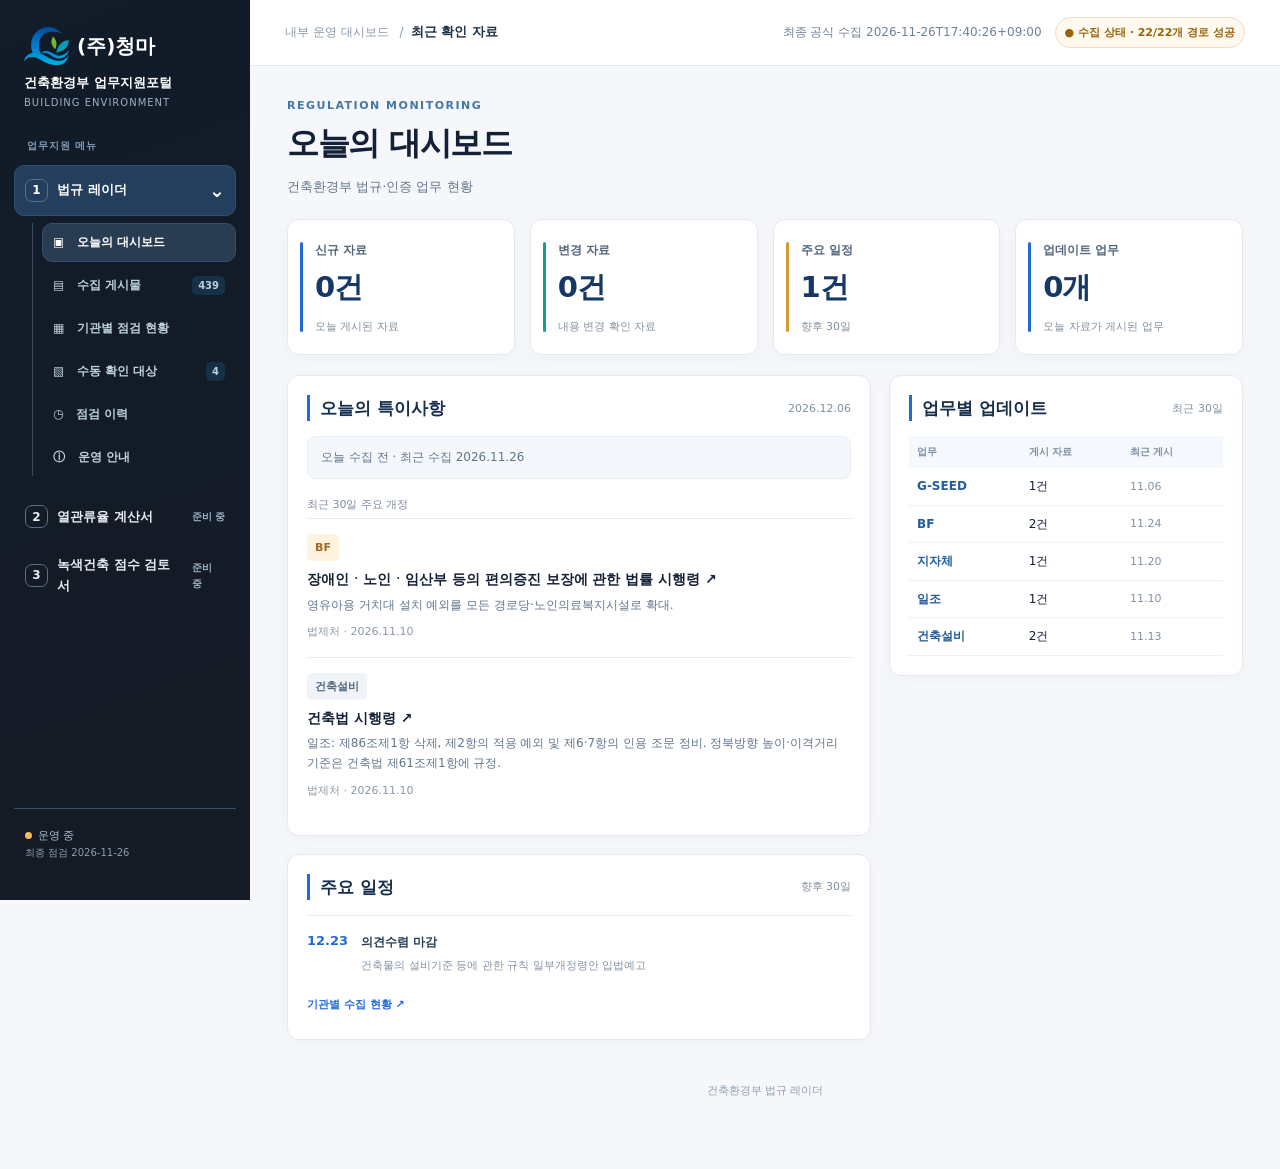
